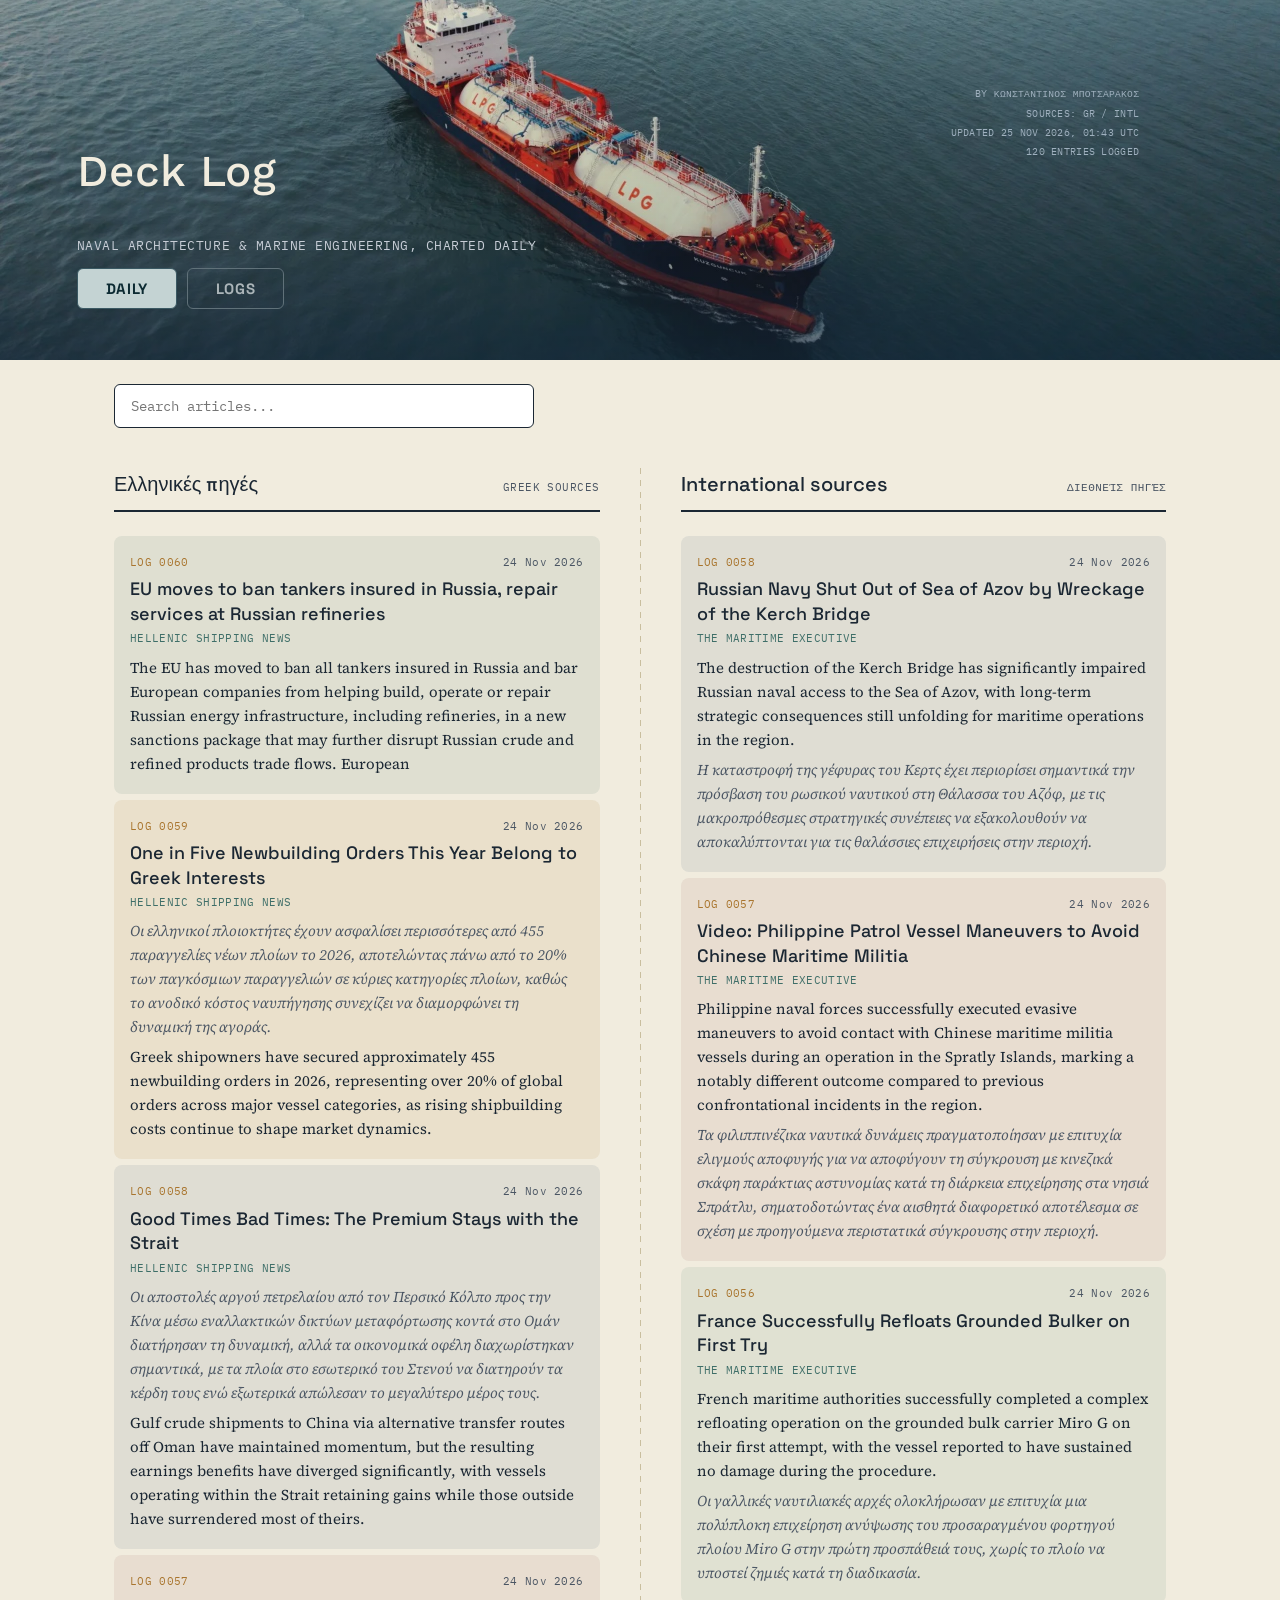
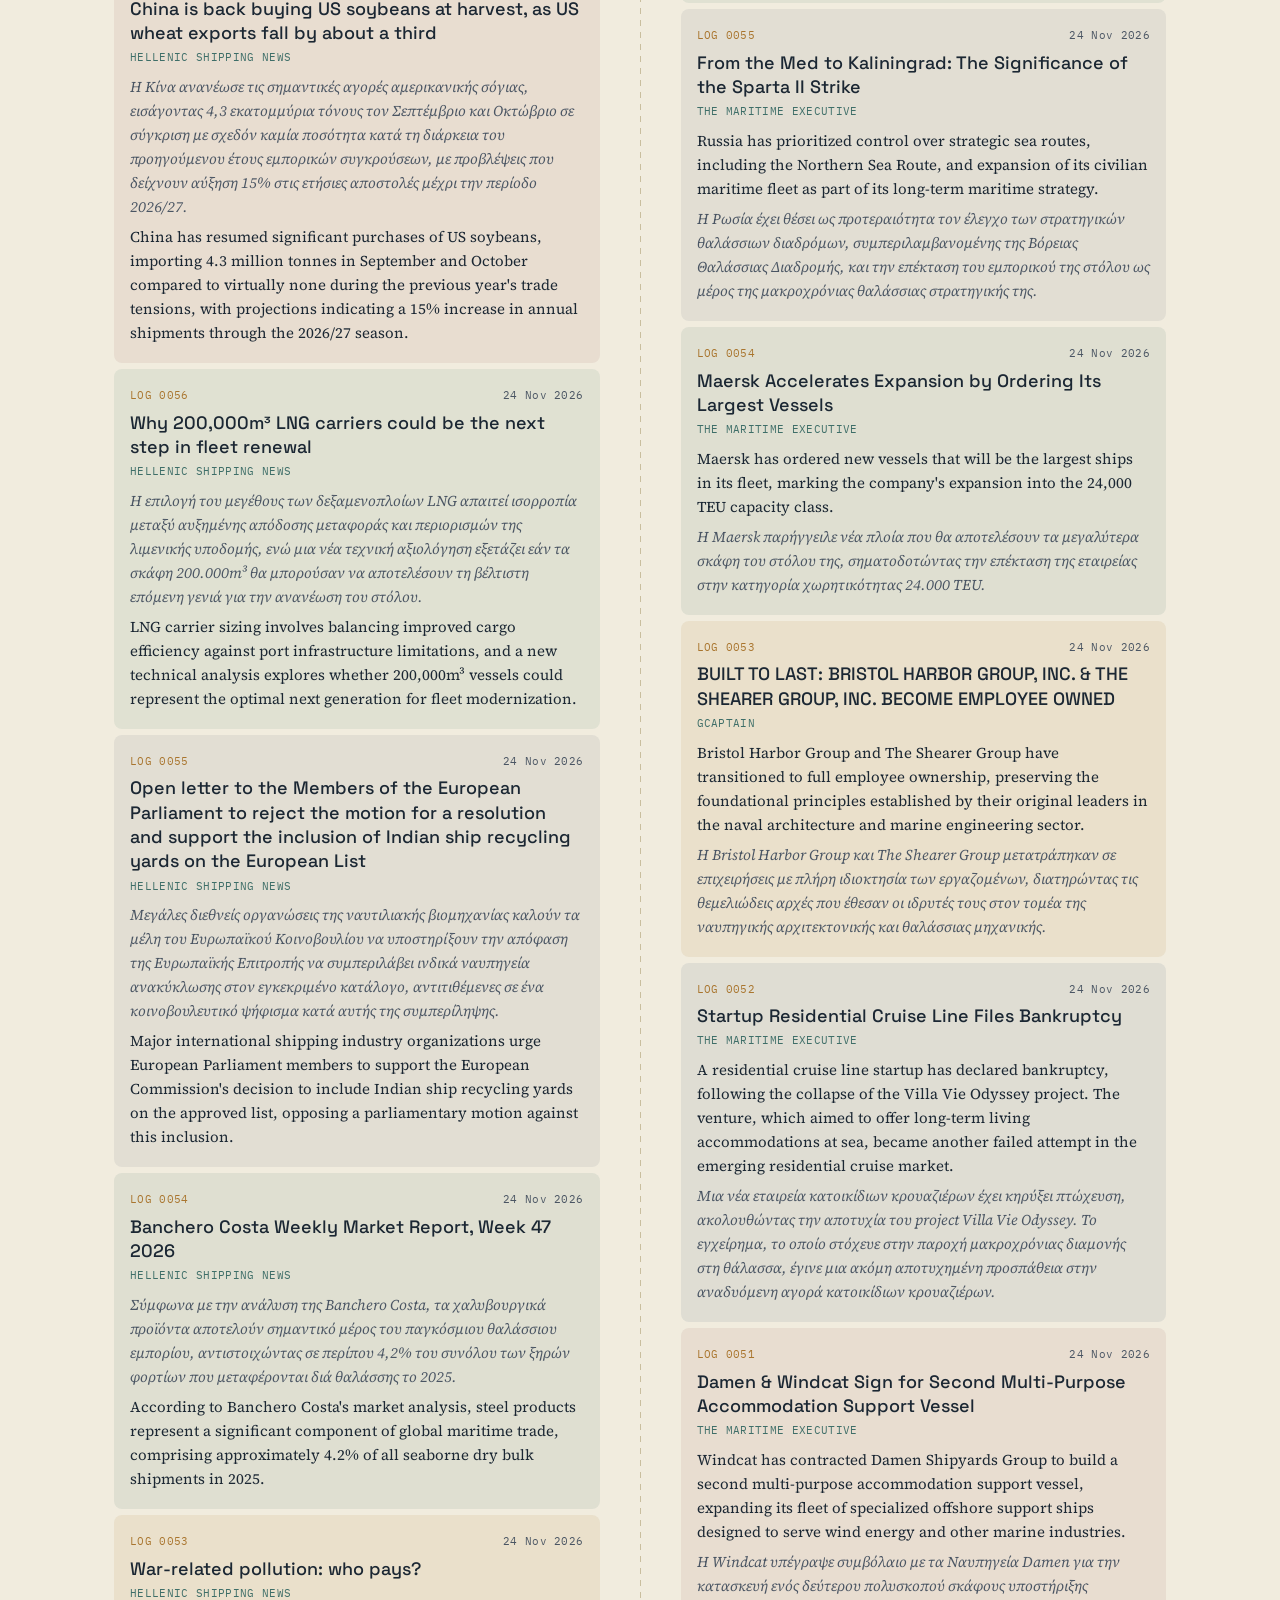
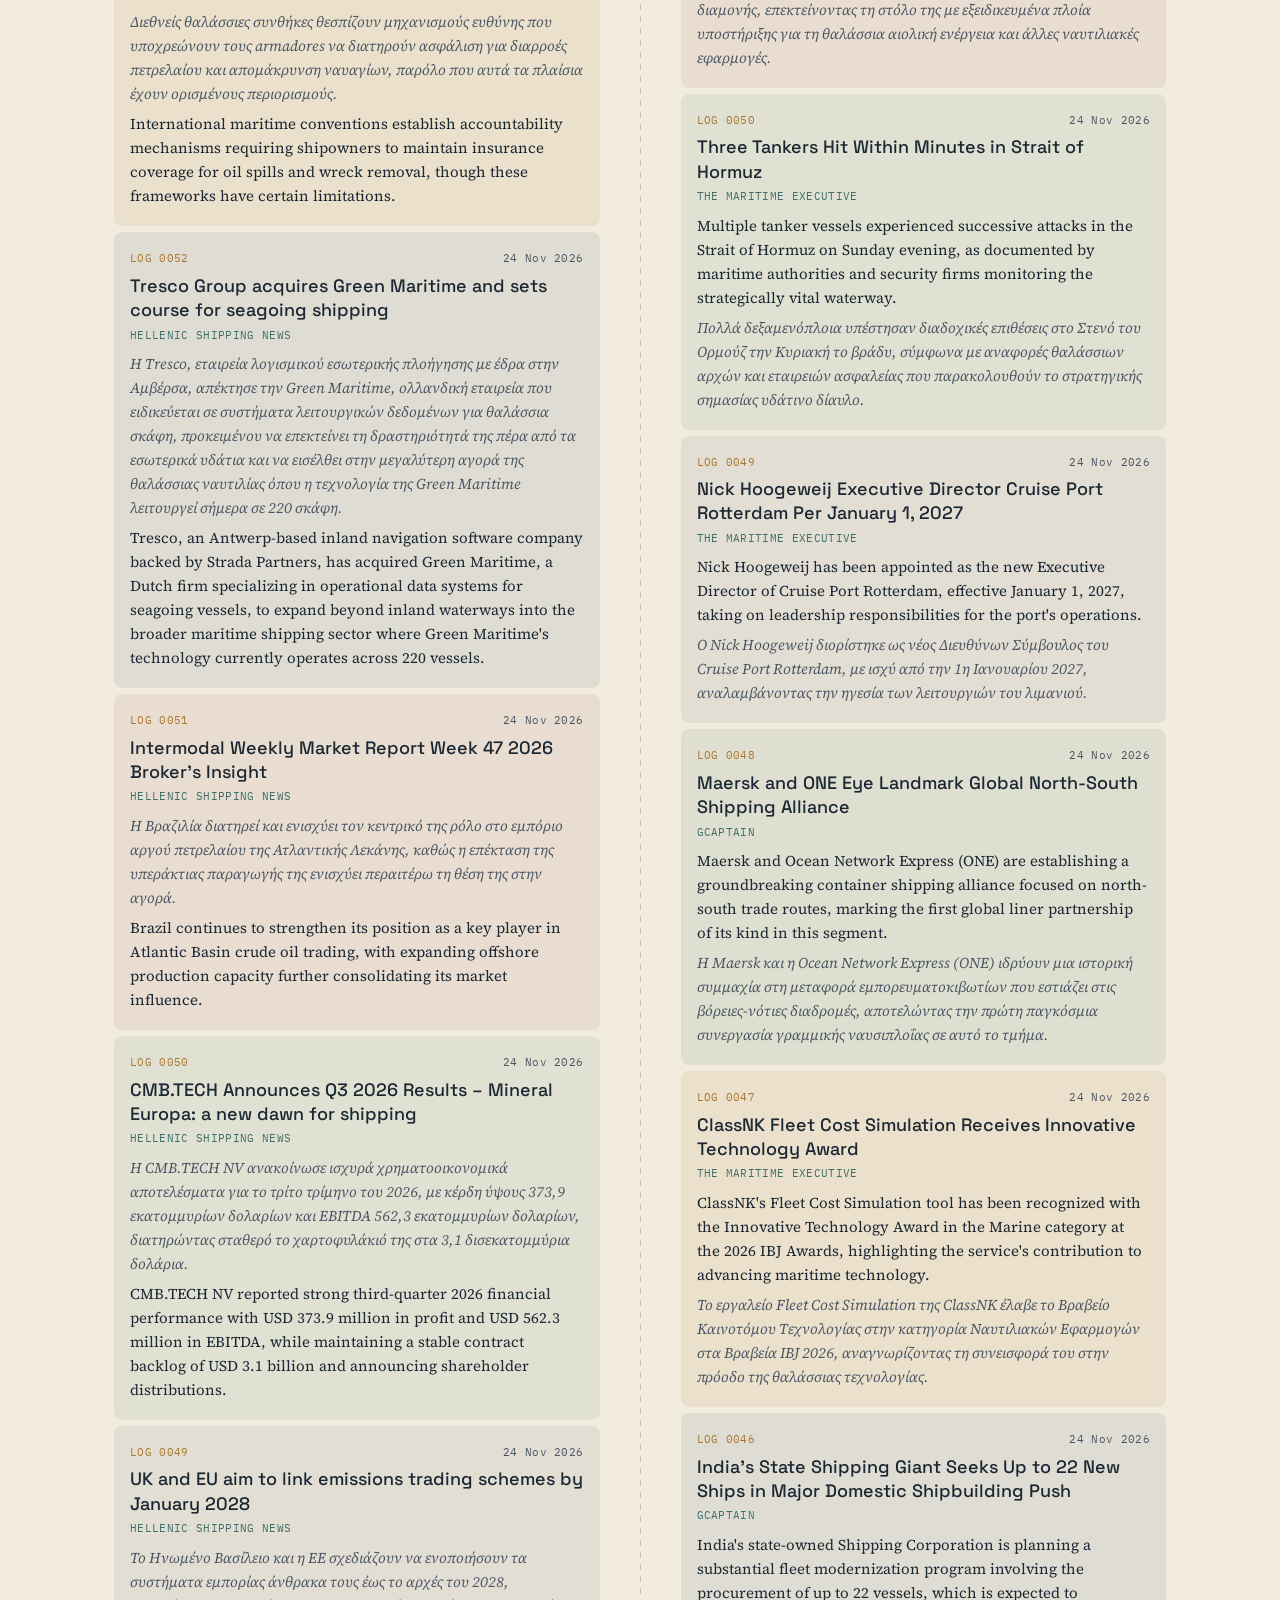
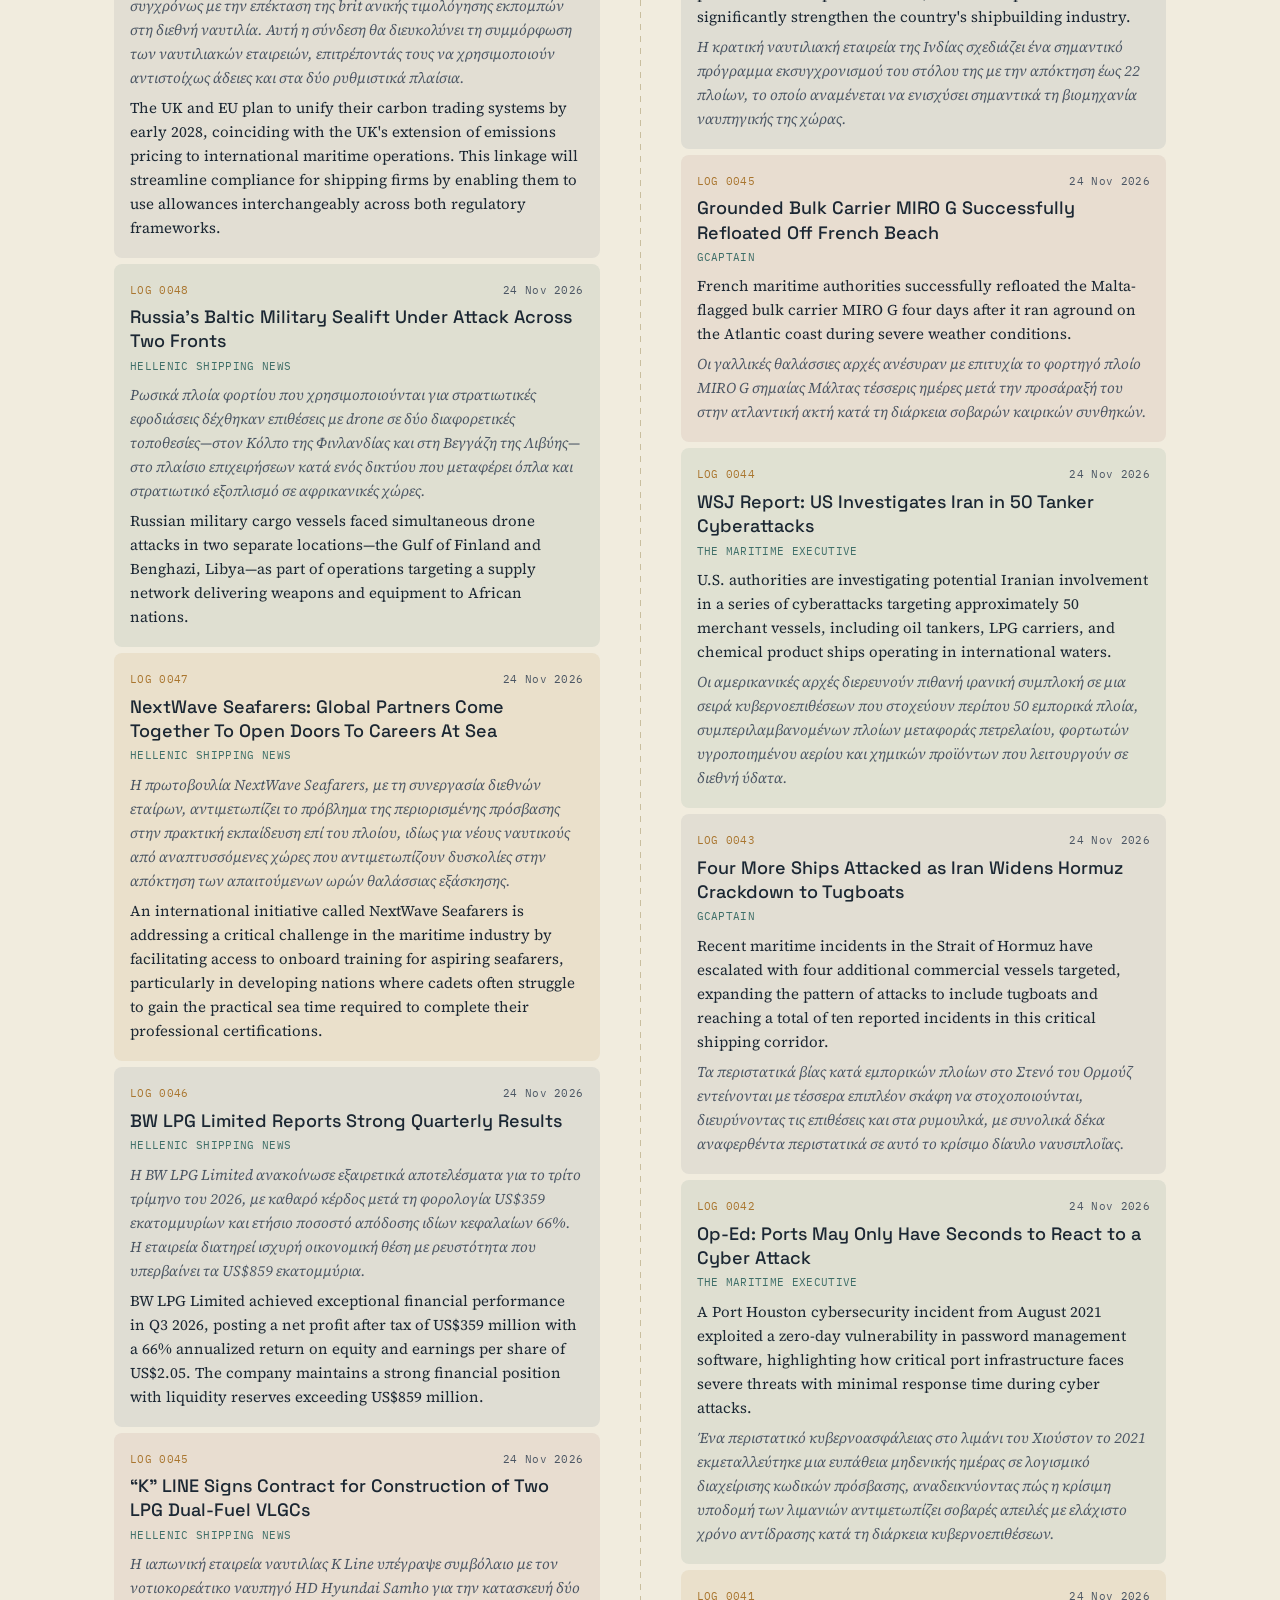
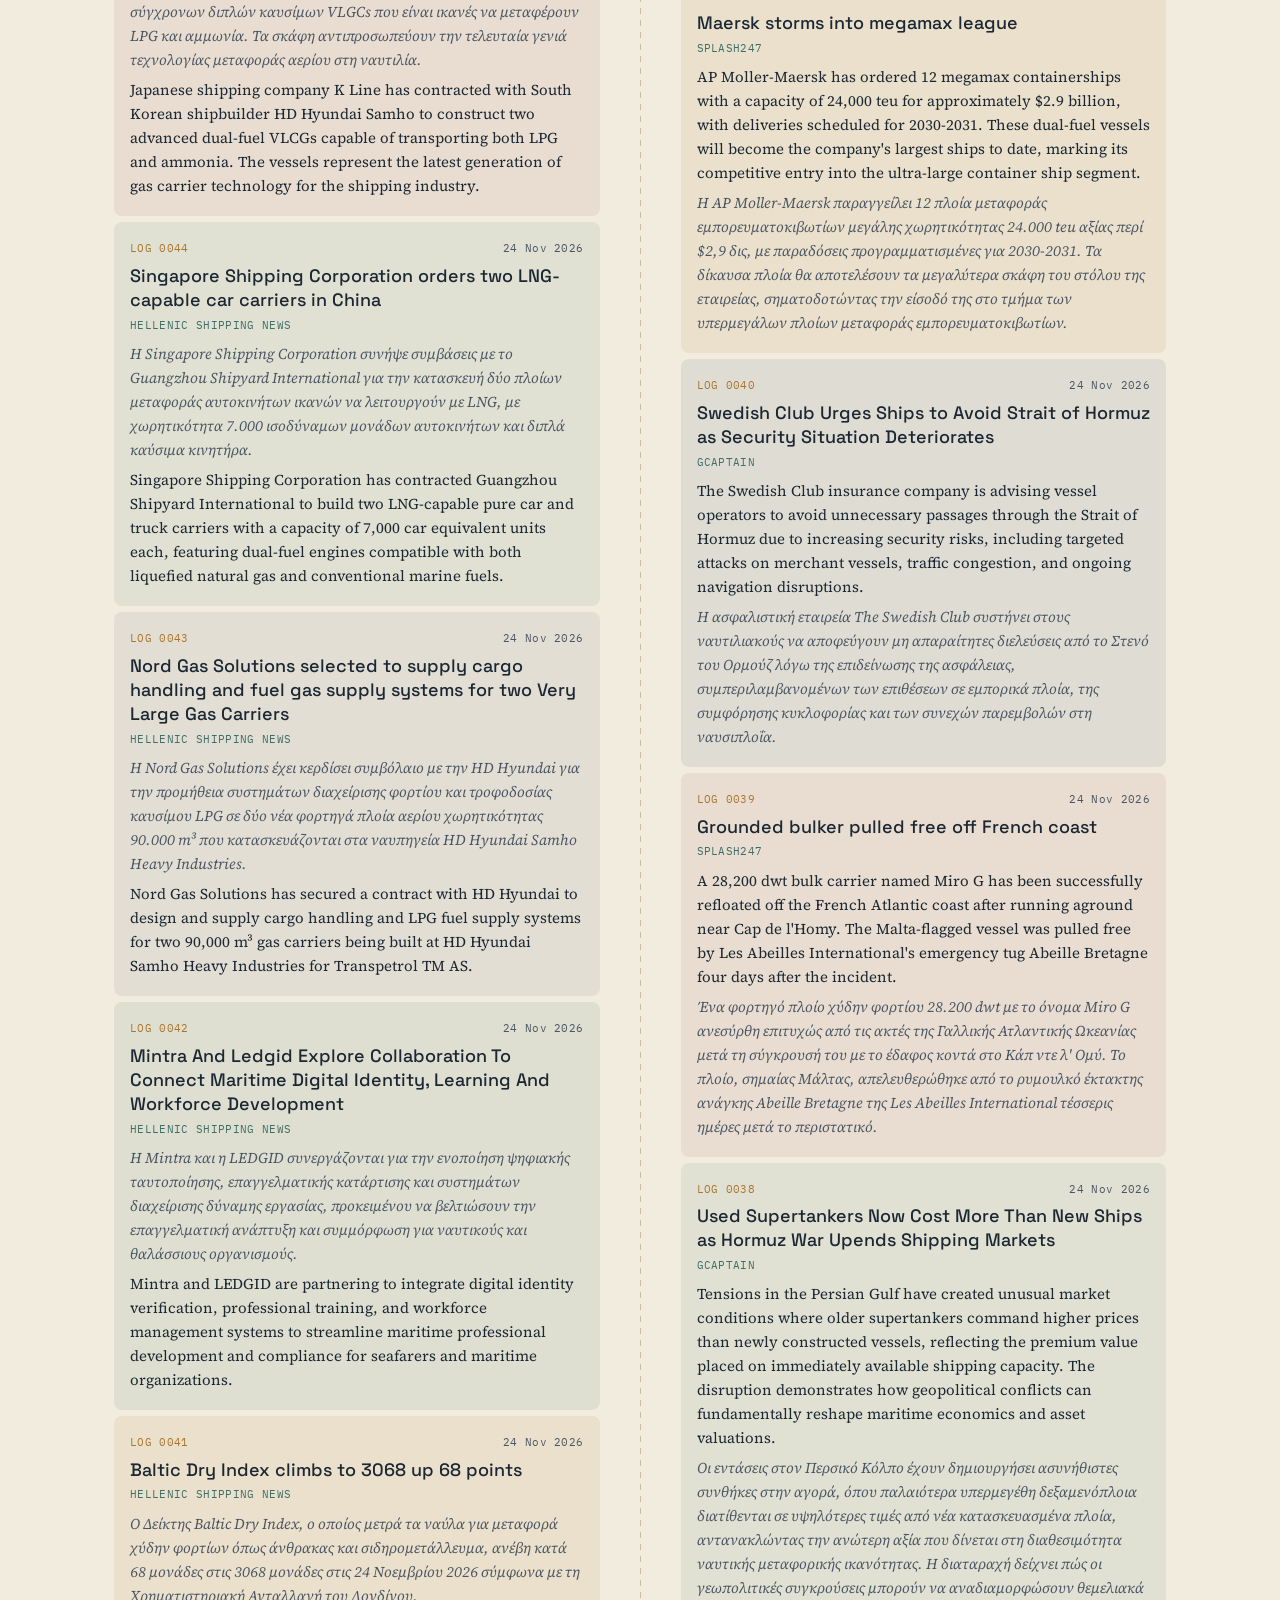
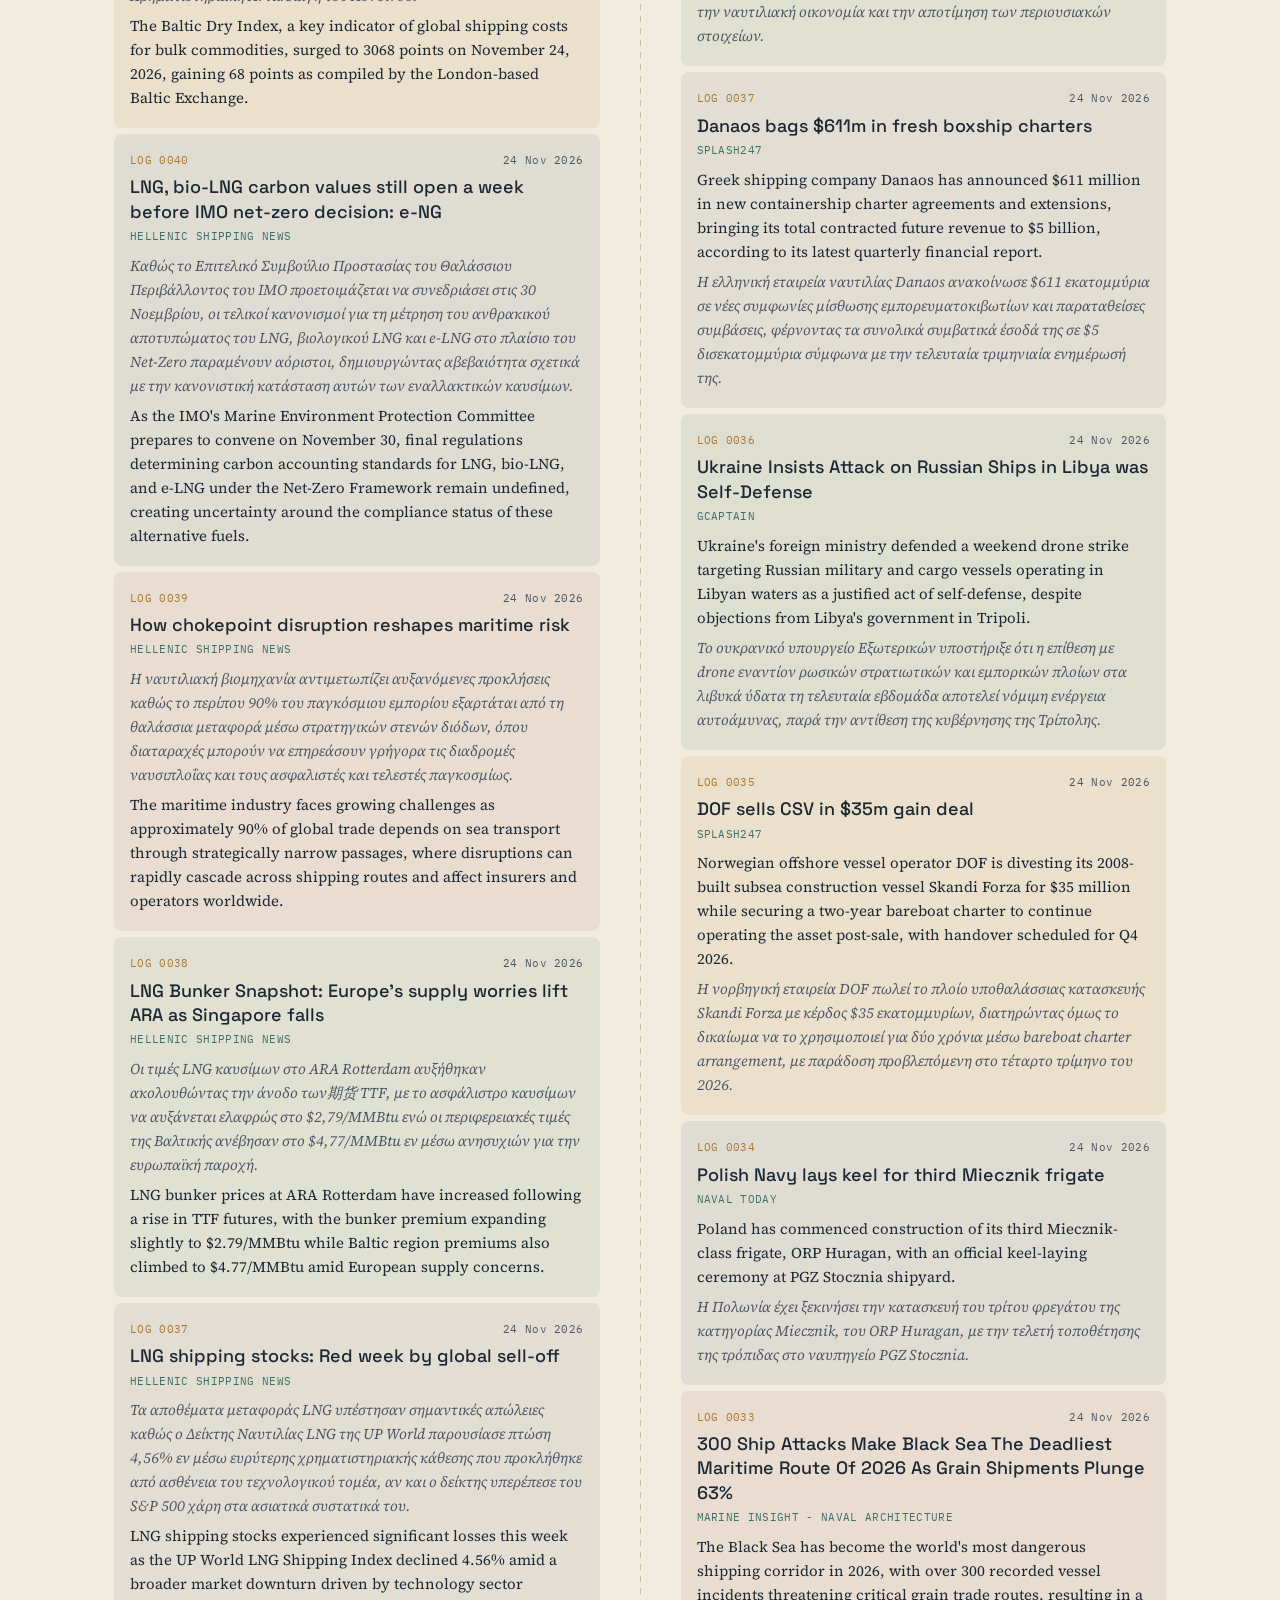
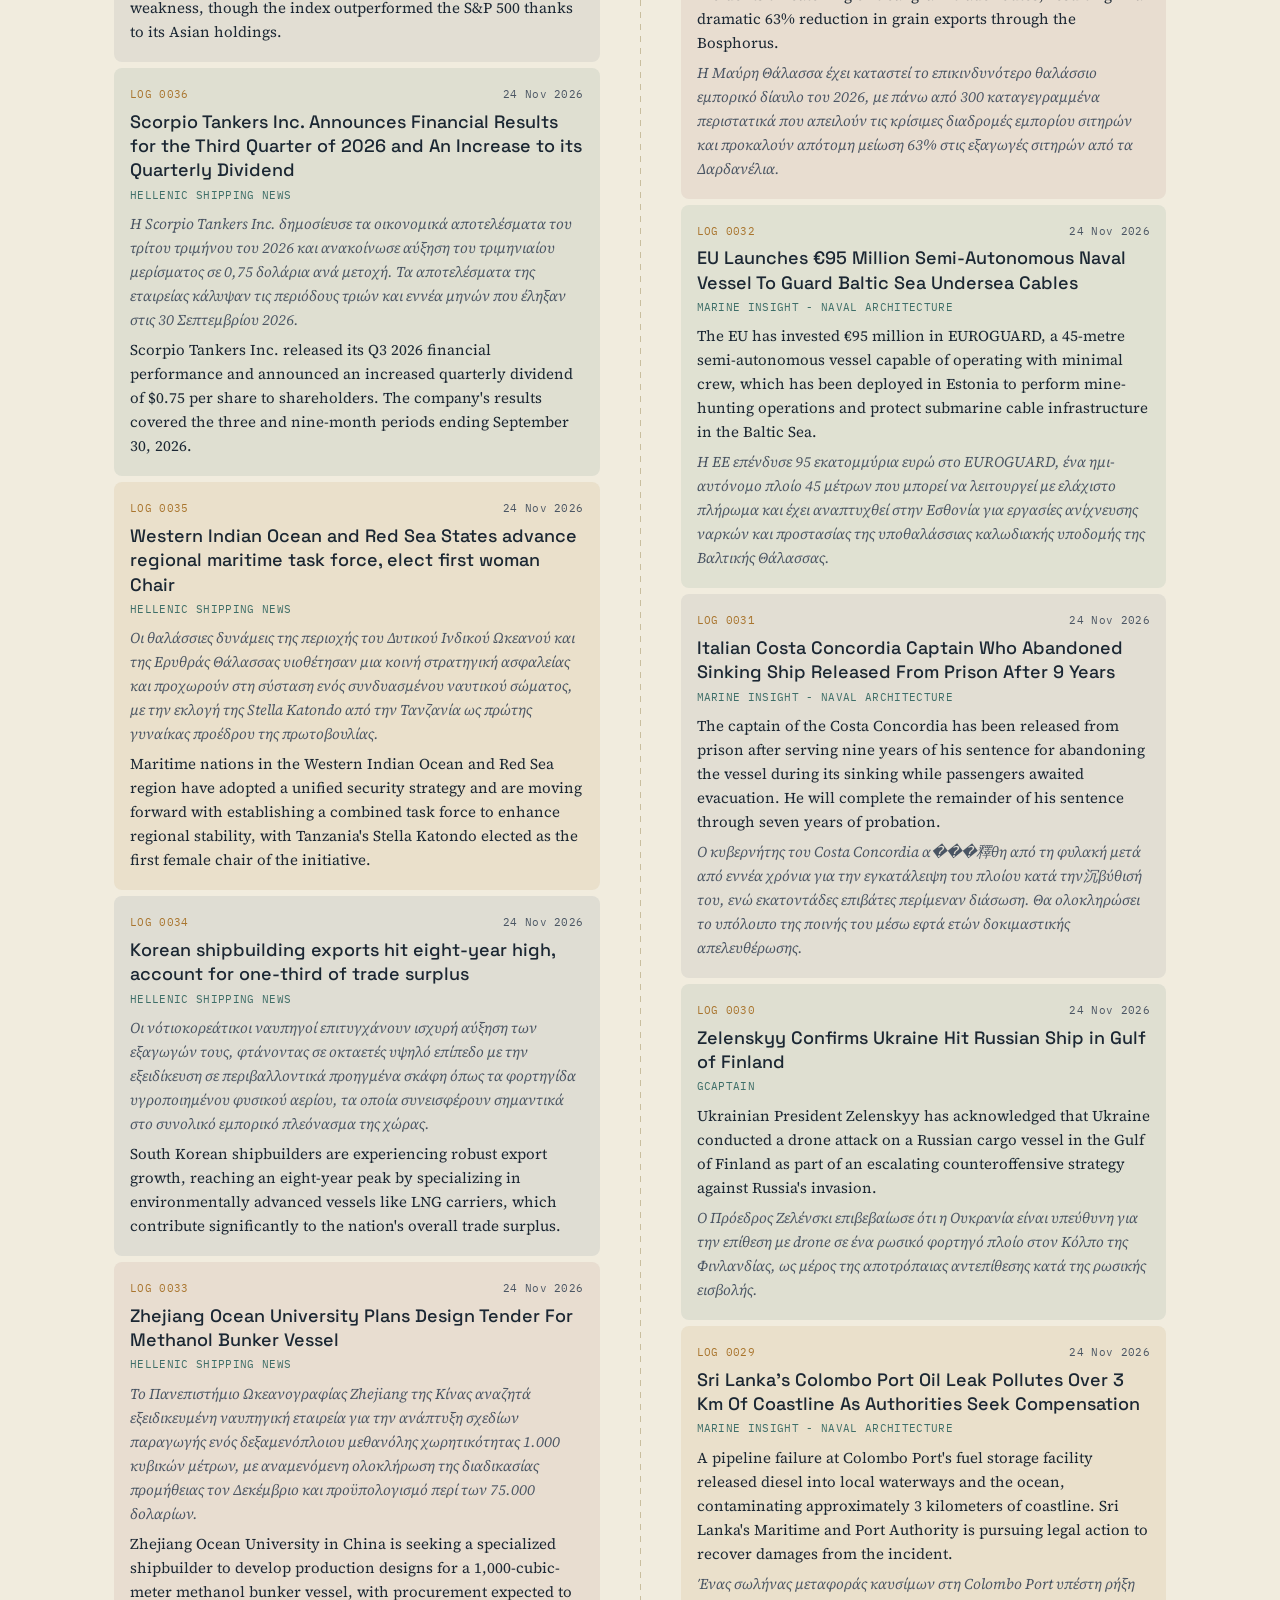
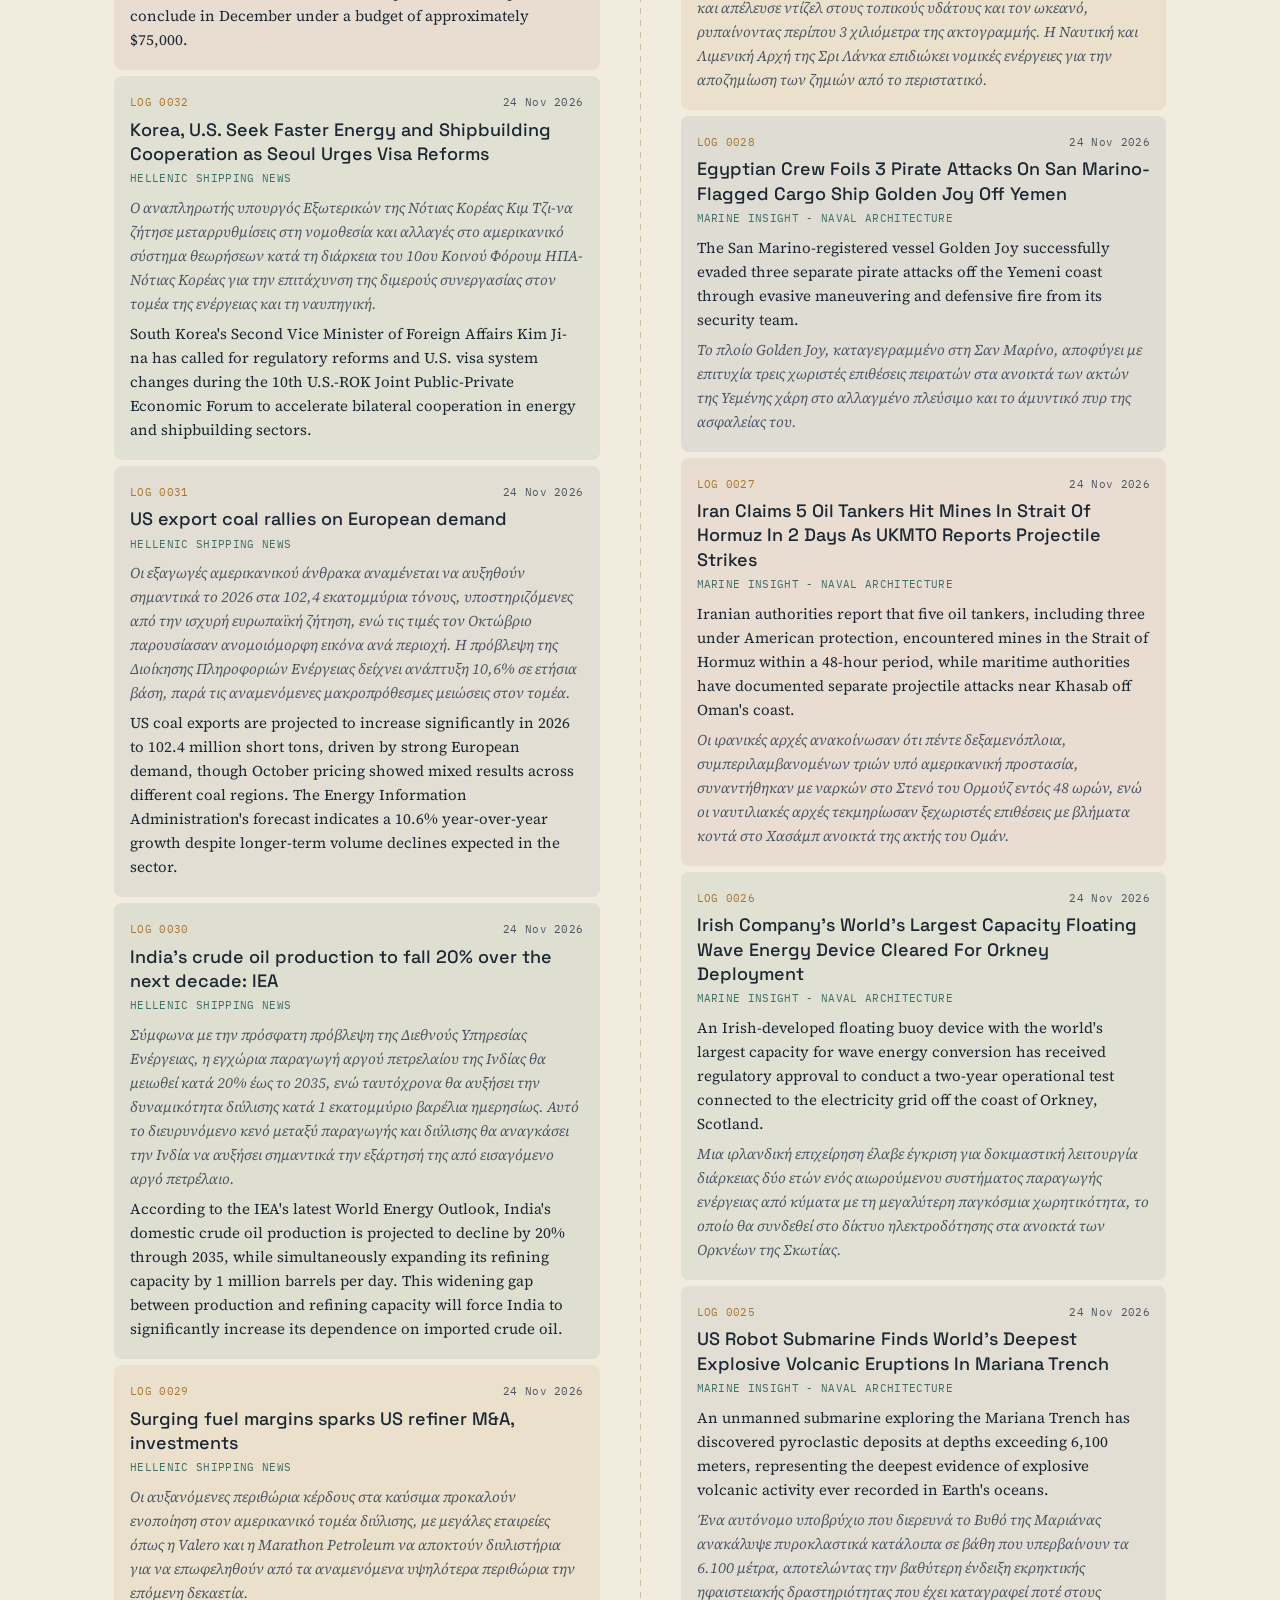
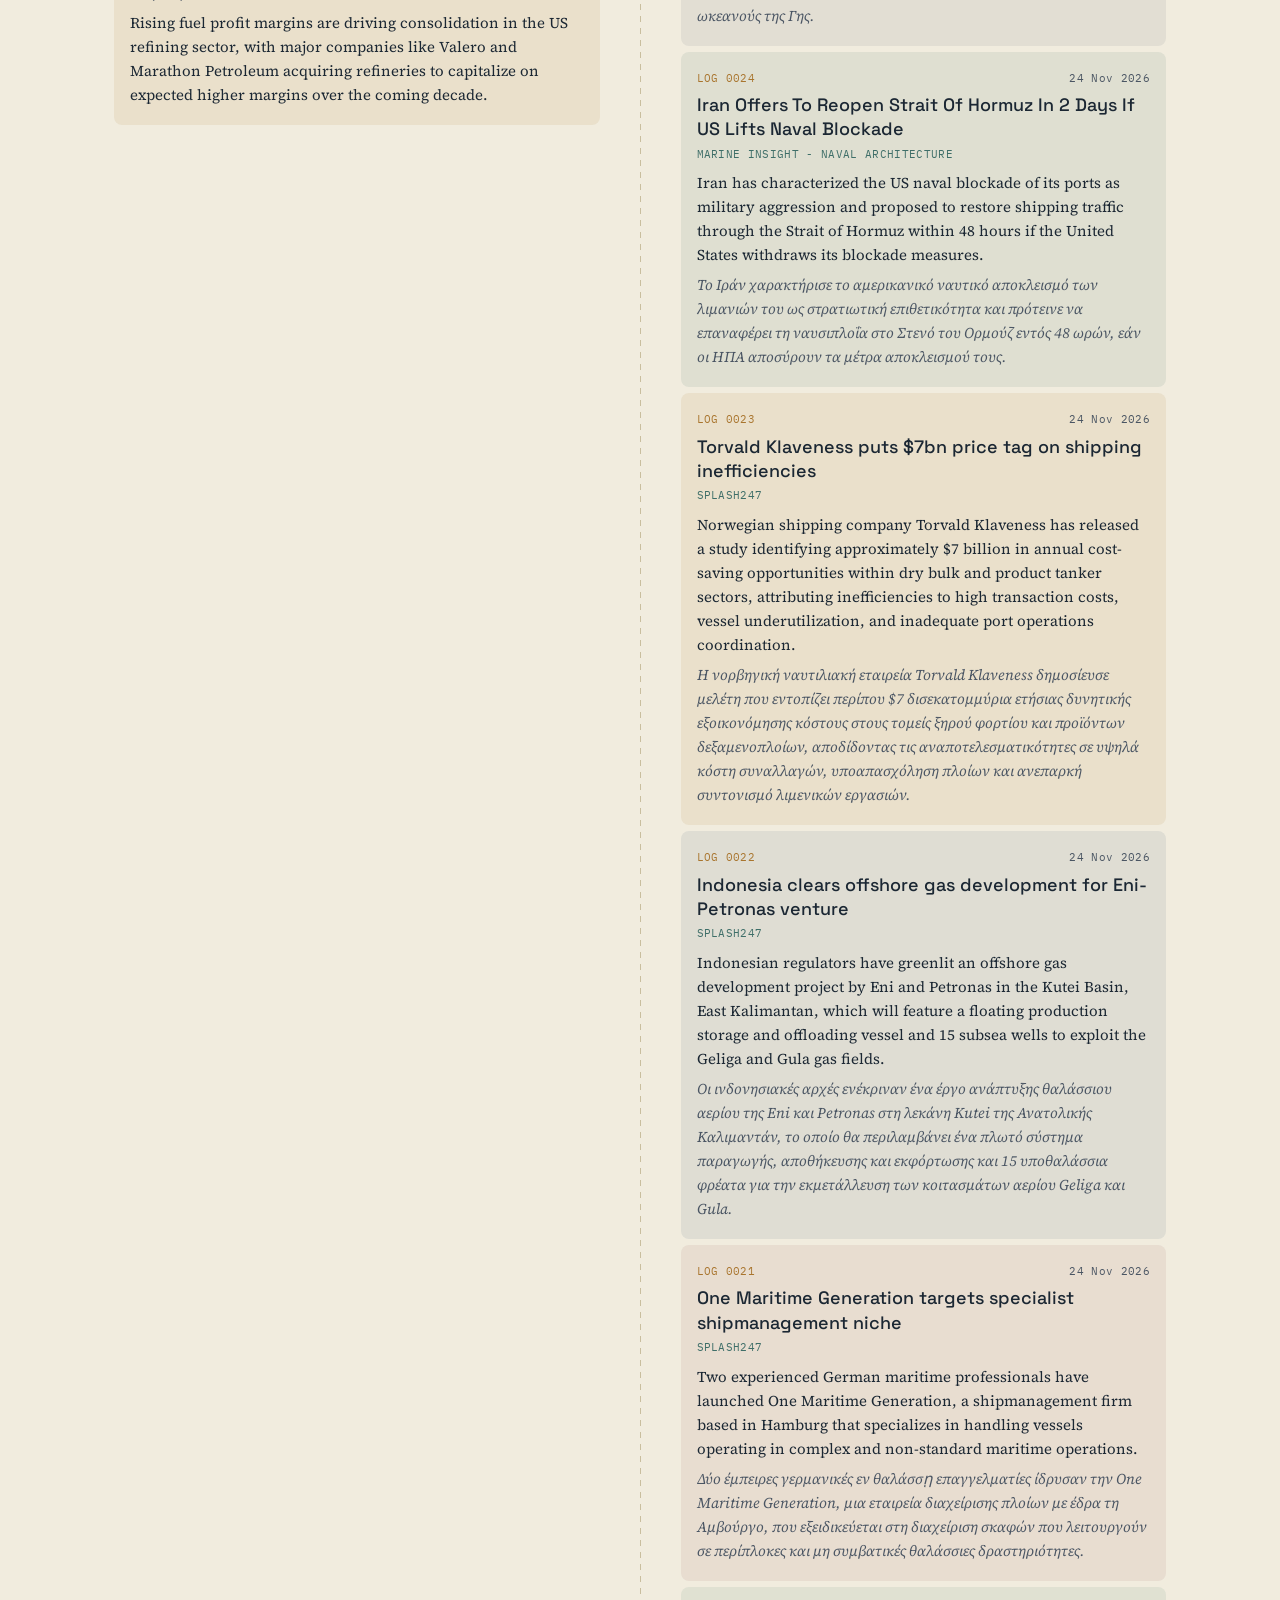
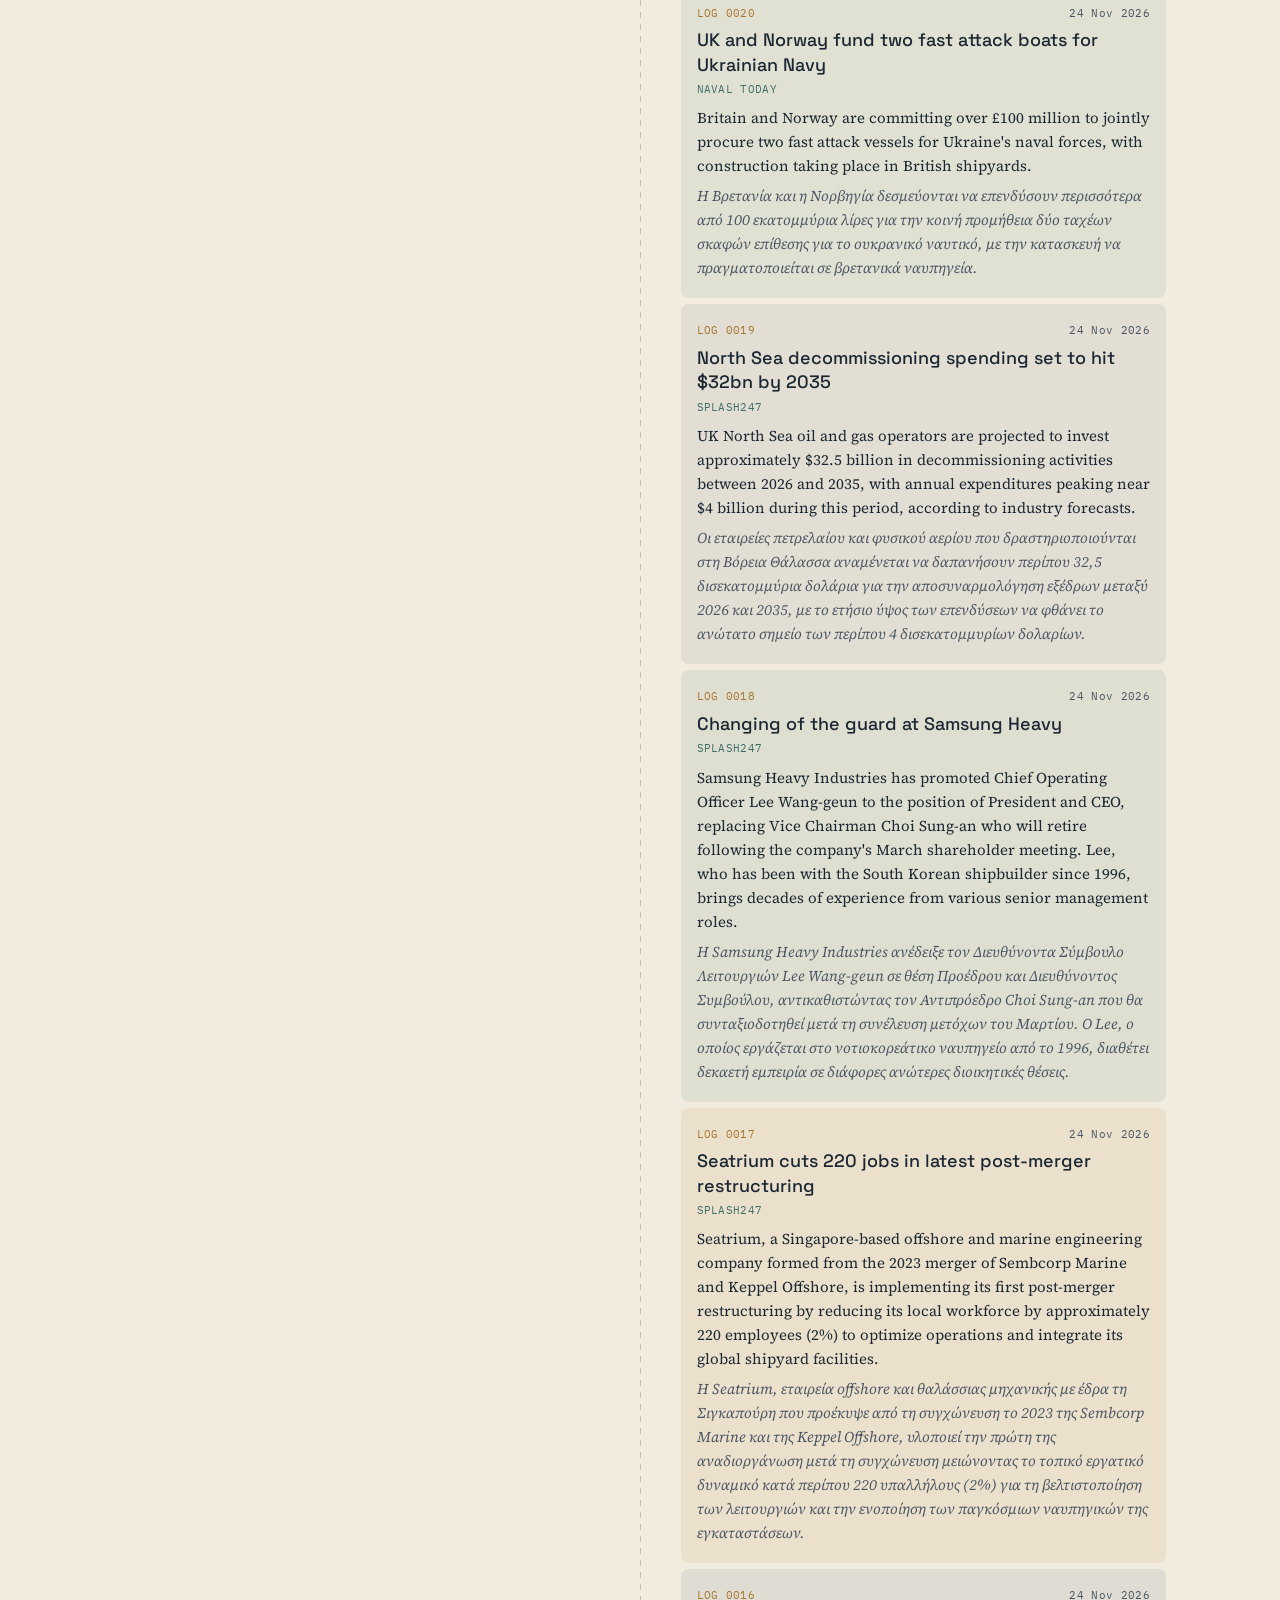
==== docs/index.html @ 45e03c7d "Auto-update: fetch new articles and rebuild site" ====
<!DOCTYPE html>
<html lang="en">
<head>
<meta charset="UTF-8">
<meta name="viewport" content="width=device-width, initial-scale=1.0">
<title>Deck Log &mdash; Naval Architecture &amp; Marine Engineering Digest</title>
     <link rel="icon" href="data:image/svg+xml,<svg xmlns=%22http://www.w3.org/2000/svg%22 viewBox=%220 0 100 100%22><text y=%22.9em%22 font-size=%2290%22>⚓</text></svg>">
<meta name="description" content="An automatically updated digest of naval architecture, shipbuilding and marine engineering news from Greek and international sources.">
<link rel="preconnect" href="https://fonts.googleapis.com">
<link rel="preconnect" href="https://fonts.gstatic.com" crossorigin>
<link href="https://fonts.googleapis.com/css2?family=Work+Sans:wght@400;500;600;700&family=Space+Grotesk:wght@400;500;700&family=Source+Serif+4:opsz,wght@8..60,400;8..60,600&family=IBM+Plex+Mono:wght@400;500&display=swap" rel="stylesheet">
<link rel="stylesheet" href="static/style.css">
<meta property="og:type" content="website">
<meta property="og:title" content="Deck Log — Naval Architecture & Marine Engineering Digest">
<meta property="og:description" content="An automatically updated digest of naval architecture, shipbuilding and marine engineering news from Greek and international sources.">
<meta property="og:image" content="https://deck-log.site/static/og-image.png">
<meta property="og:url" content="https://deck-log.site/">
<meta name="twitter:card" content="summary_large_image">
<meta name="twitter:title" content="Deck Log — Naval Architecture & Marine Engineering Digest">
<meta name="twitter:description" content="An automatically updated digest of naval architecture, shipbuilding and marine engineering news from Greek and international sources.">
<meta name="twitter:image" content="https://deck-log.site/static/og-image.png">
     <meta name="google-adsense-account" content="ca-pub-8514630083793882">
<script async src="https://pagead2.googlesyndication.com/pagead/js/adsbygoogle.js?client=ca-pub-8514630083793882"
     crossorigin="anonymous"></script>
</head>
<body>

<header class="titleblock">
<picture>
  <source media="(max-width: 700px)" srcset="static/header-banner-mobile.png">
  <img src="static/header-banner.png" alt="Anchor and rope" class="titleblock-bg">
</picture>  <div class="titleblock-overlay"></div>

  <div class="titleblock-meta">
    <span>BY ΚΩΝΣΤΑΝΤΙΝΟΣ ΜΠΟΤΣΑΡΑΚΟΣ</span>
    <span>SOURCES: GR / INTL</span>
    <span>UPDATED 25 Nov 2026, 01:43 UTC</span>
    <span>120 ENTRIES LOGGED</span>
  </div>

  <div class="titleblock-content">
    <div class="titleblock-inner">
      <div class="titleblock-text">
        <h1>Deck Log</h1>
        <p class="tagline">Naval architecture &amp; marine engineering, charted daily</p>
      </div>
    </div>
    <nav class="tabs">
      <button class="tab-btn active" data-tab="daily" onclick="showTab('daily')">DAILY</button>
      <button class="tab-btn" data-tab="logs" onclick="showTab('logs')">LOGS</button>
    </nav>
  </div>
</header>
     <div class="search-bar">
  <input type="text" id="searchInput" placeholder="Search articles..." oninput="filterSearch()">
</div>

<main class="log">

  <section class="column" aria-label="Greek sources">
    <div class="column-header" data-key="greek" onclick="toggleColumn('greek')">
  <h2>Ελληνικές πηγές</h2>
  <span class="column-sub">Greek sources</span>
</div>

    
      
      <article class="entry hue-0" data-date="24 Nov 2026">
        <div class="entry-meta">
          <span class="entry-no">LOG 0060</span>
          <span class="entry-date">24 Nov 2026</span>
        </div>
        <h3 class="entry-title"><a href="https://www.hellenicshippingnews.com/eu-moves-to-ban-tankers-insured-in-russia-repair-services-at-russian-refineries/" target="_blank" rel="noopener">EU moves to ban tankers insured in Russia, repair services at Russian refineries</a></h3>
        <p class="entry-source">Hellenic Shipping News</p>
        
        <p class="entry-summary summary-en">The EU has moved to ban all tankers insured in Russia and bar European companies from helping build, operate or repair Russian energy infrastructure, including refineries, in a new sanctions package that may further disrupt Russian crude and refined products trade flows. European</p>
      </article>
      
      <article class="entry hue-1" data-date="24 Nov 2026">
        <div class="entry-meta">
          <span class="entry-no">LOG 0059</span>
          <span class="entry-date">24 Nov 2026</span>
        </div>
        <h3 class="entry-title"><a href="https://www.hellenicshippingnews.com/one-in-five-newbuilding-orders-this-year-belong-to-greek-interests/" target="_blank" rel="noopener">One in Five Newbuilding Orders This Year Belong to Greek Interests</a></h3>
        <p class="entry-source">Hellenic Shipping News</p>
        <p class="entry-summary summary-el">Οι ελληνικοί πλοιοκτήτες έχουν ασφαλίσει περισσότερες από 455 παραγγελίες νέων πλοίων το 2026, αποτελώντας πάνω από το 20% των παγκόσμιων παραγγελιών σε κύριες κατηγορίες πλοίων, καθώς το ανοδικό κόστος ναυπήγησης συνεχίζει να διαμορφώνει τη δυναμική της αγοράς.</p>
        <p class="entry-summary summary-en">Greek shipowners have secured approximately 455 newbuilding orders in 2026, representing over 20% of global orders across major vessel categories, as rising shipbuilding costs continue to shape market dynamics.</p>
      </article>
      
      <article class="entry hue-2" data-date="24 Nov 2026">
        <div class="entry-meta">
          <span class="entry-no">LOG 0058</span>
          <span class="entry-date">24 Nov 2026</span>
        </div>
        <h3 class="entry-title"><a href="https://www.hellenicshippingnews.com/good-times-bad-times-the-premium-stays-with-the-strait/" target="_blank" rel="noopener">Good Times Bad Times: The Premium Stays with the Strait</a></h3>
        <p class="entry-source">Hellenic Shipping News</p>
        <p class="entry-summary summary-el">Οι αποστολές αργού πετρελαίου από τον Περσικό Κόλπο προς την Κίνα μέσω εναλλακτικών δικτύων μεταφόρτωσης κοντά στο Ομάν διατήρησαν τη δυναμική, αλλά τα οικονομικά οφέλη διαχωρίστηκαν σημαντικά, με τα πλοία στο εσωτερικό του Στενού να διατηρούν τα κέρδη τους ενώ εξωτερικά απώλεσαν το μεγαλύτερο μέρος τους.</p>
        <p class="entry-summary summary-en">Gulf crude shipments to China via alternative transfer routes off Oman have maintained momentum, but the resulting earnings benefits have diverged significantly, with vessels operating within the Strait retaining gains while those outside have surrendered most of theirs.</p>
      </article>
      
      <article class="entry hue-3" data-date="24 Nov 2026">
        <div class="entry-meta">
          <span class="entry-no">LOG 0057</span>
          <span class="entry-date">24 Nov 2026</span>
        </div>
        <h3 class="entry-title"><a href="https://www.hellenicshippingnews.com/china-is-back-buying-us-soybeans-at-harvest-as-us-wheat-exports-fall-by-about-a-third/" target="_blank" rel="noopener">China is back buying US soybeans at harvest, as US wheat exports fall by about a third</a></h3>
        <p class="entry-source">Hellenic Shipping News</p>
        <p class="entry-summary summary-el">Η Κίνα ανανέωσε τις σημαντικές αγορές αμερικανικής σόγιας, εισάγοντας 4,3 εκατομμύρια τόνους τον Σεπτέμβριο και Οκτώβριο σε σύγκριση με σχεδόν καμία ποσότητα κατά τη διάρκεια του προηγούμενου έτους εμπορικών συγκρούσεων, με προβλέψεις που δείχνουν αύξηση 15% στις ετήσιες αποστολές μέχρι την περίοδο 2026/27.</p>
        <p class="entry-summary summary-en">China has resumed significant purchases of US soybeans, importing 4.3 million tonnes in September and October compared to virtually none during the previous year's trade tensions, with projections indicating a 15% increase in annual shipments through the 2026/27 season.</p>
      </article>
      
      <article class="entry hue-4" data-date="24 Nov 2026">
        <div class="entry-meta">
          <span class="entry-no">LOG 0056</span>
          <span class="entry-date">24 Nov 2026</span>
        </div>
        <h3 class="entry-title"><a href="https://www.hellenicshippingnews.com/why-200000m%c2%b3-lng-carriers-could-be-the-next-step-in-fleet-renewal/" target="_blank" rel="noopener">Why 200,000m³ LNG carriers could be the next step in fleet renewal</a></h3>
        <p class="entry-source">Hellenic Shipping News</p>
        <p class="entry-summary summary-el">Η επιλογή του μεγέθους των δεξαμενοπλοίων LNG απαιτεί ισορροπία μεταξύ αυξημένης απόδοσης μεταφοράς και περιορισμών της λιμενικής υποδομής, ενώ μια νέα τεχνική αξιολόγηση εξετάζει εάν τα σκάφη 200.000m³ θα μπορούσαν να αποτελέσουν τη βέλτιστη επόμενη γενιά για την ανανέωση του στόλου.</p>
        <p class="entry-summary summary-en">LNG carrier sizing involves balancing improved cargo efficiency against port infrastructure limitations, and a new technical analysis explores whether 200,000m³ vessels could represent the optimal next generation for fleet modernization.</p>
      </article>
      
      <article class="entry hue-5" data-date="24 Nov 2026">
        <div class="entry-meta">
          <span class="entry-no">LOG 0055</span>
          <span class="entry-date">24 Nov 2026</span>
        </div>
        <h3 class="entry-title"><a href="https://www.hellenicshippingnews.com/open-letter-to-the-members-of-the-european-parliament-to-reject-the-motion-for-a-resolution-and-support-the-inclusion-of-indian-ship-recycling-yards-on-the-european-list/" target="_blank" rel="noopener">Open letter to the Members of the European Parliament to reject the motion for a resolution and support the inclusion of Indian ship recycling yards on the European List</a></h3>
        <p class="entry-source">Hellenic Shipping News</p>
        <p class="entry-summary summary-el">Μεγάλες διεθνείς οργανώσεις της ναυτιλιακής βιομηχανίας καλούν τα μέλη του Ευρωπαϊκού Κοινοβουλίου να υποστηρίξουν την απόφαση της Ευρωπαϊκής Επιτροπής να συμπεριλάβει ινδικά ναυπηγεία ανακύκλωσης στον εγκεκριμένο κατάλογο, αντιτιθέμενες σε ένα κοινοβουλευτικό ψήφισμα κατά αυτής της συμπερίληψης.</p>
        <p class="entry-summary summary-en">Major international shipping industry organizations urge European Parliament members to support the European Commission's decision to include Indian ship recycling yards on the approved list, opposing a parliamentary motion against this inclusion.</p>
      </article>
      
      <article class="entry hue-0" data-date="24 Nov 2026">
        <div class="entry-meta">
          <span class="entry-no">LOG 0054</span>
          <span class="entry-date">24 Nov 2026</span>
        </div>
        <h3 class="entry-title"><a href="https://www.hellenicshippingnews.com/banchero-costa-weekly-market-report-week-47-2026/" target="_blank" rel="noopener">Banchero Costa Weekly Market Report, Week 47 2026</a></h3>
        <p class="entry-source">Hellenic Shipping News</p>
        <p class="entry-summary summary-el">Σύμφωνα με την ανάλυση της Banchero Costa, τα χαλυβουργικά προϊόντα αποτελούν σημαντικό μέρος του παγκόσμιου θαλάσσιου εμπορίου, αντιστοιχώντας σε περίπου 4,2% του συνόλου των ξηρών φορτίων που μεταφέρονται διά θαλάσσης το 2025.</p>
        <p class="entry-summary summary-en">According to Banchero Costa's market analysis, steel products represent a significant component of global maritime trade, comprising approximately 4.2% of all seaborne dry bulk shipments in 2025.</p>
      </article>
      
      <article class="entry hue-1" data-date="24 Nov 2026">
        <div class="entry-meta">
          <span class="entry-no">LOG 0053</span>
          <span class="entry-date">24 Nov 2026</span>
        </div>
        <h3 class="entry-title"><a href="https://www.hellenicshippingnews.com/war-related-pollution-who-pays/" target="_blank" rel="noopener">War-related pollution: who pays?</a></h3>
        <p class="entry-source">Hellenic Shipping News</p>
        <p class="entry-summary summary-el">Διεθνείς θαλάσσιες συνθήκες θεσπίζουν μηχανισμούς ευθύνης που υποχρεώνουν τους armadores να διατηρούν ασφάλιση για διαρροές πετρελαίου και απομάκρυνση ναυαγίων, παρόλο που αυτά τα πλαίσια έχουν ορισμένους περιορισμούς.</p>
        <p class="entry-summary summary-en">International maritime conventions establish accountability mechanisms requiring shipowners to maintain insurance coverage for oil spills and wreck removal, though these frameworks have certain limitations.</p>
      </article>
      
      <article class="entry hue-2" data-date="24 Nov 2026">
        <div class="entry-meta">
          <span class="entry-no">LOG 0052</span>
          <span class="entry-date">24 Nov 2026</span>
        </div>
        <h3 class="entry-title"><a href="https://www.hellenicshippingnews.com/tresco-group-acquires-green-maritime-and-sets-course-for-seagoing-shipping/" target="_blank" rel="noopener">Tresco Group acquires Green Maritime and sets course for seagoing shipping</a></h3>
        <p class="entry-source">Hellenic Shipping News</p>
        <p class="entry-summary summary-el">Η Tresco, εταιρεία λογισμικού εσωτερικής πλοήγησης με έδρα στην Αμβέρσα, απέκτησε την Green Maritime, ολλανδική εταιρεία που ειδικεύεται σε συστήματα λειτουργικών δεδομένων για θαλάσσια σκάφη, προκειμένου να επεκτείνει τη δραστηριότητά της πέρα από τα εσωτερικά υδάτια και να εισέλθει στην μεγαλύτερη αγορά της θαλάσσιας ναυτιλίας όπου η τεχνολογία της Green Maritime λειτουργεί σήμερα σε 220 σκάφη.</p>
        <p class="entry-summary summary-en">Tresco, an Antwerp-based inland navigation software company backed by Strada Partners, has acquired Green Maritime, a Dutch firm specializing in operational data systems for seagoing vessels, to expand beyond inland waterways into the broader maritime shipping sector where Green Maritime's technology currently operates across 220 vessels.</p>
      </article>
      
      <article class="entry hue-3" data-date="24 Nov 2026">
        <div class="entry-meta">
          <span class="entry-no">LOG 0051</span>
          <span class="entry-date">24 Nov 2026</span>
        </div>
        <h3 class="entry-title"><a href="https://www.hellenicshippingnews.com/intermodal-weekly-market-report-week-47-2026-brokers-insight/" target="_blank" rel="noopener">Intermodal Weekly Market Report Week 47 2026 Broker’s Insight</a></h3>
        <p class="entry-source">Hellenic Shipping News</p>
        <p class="entry-summary summary-el">Η Βραζιλία διατηρεί και ενισχύει τον κεντρικό της ρόλο στο εμπόριο αργού πετρελαίου της Ατλαντικής Λεκάνης, καθώς η επέκταση της υπεράκτιας παραγωγής της ενισχύει περαιτέρω τη θέση της στην αγορά.</p>
        <p class="entry-summary summary-en">Brazil continues to strengthen its position as a key player in Atlantic Basin crude oil trading, with expanding offshore production capacity further consolidating its market influence.</p>
      </article>
      
      <article class="entry hue-4" data-date="24 Nov 2026">
        <div class="entry-meta">
          <span class="entry-no">LOG 0050</span>
          <span class="entry-date">24 Nov 2026</span>
        </div>
        <h3 class="entry-title"><a href="https://www.hellenicshippingnews.com/cmb-tech-announces-q3-2026-results-mineral-europa-a-new-dawn-for-shipping/" target="_blank" rel="noopener">CMB.TECH Announces Q3 2026 Results – Mineral Europa: a new dawn for shipping</a></h3>
        <p class="entry-source">Hellenic Shipping News</p>
        <p class="entry-summary summary-el">Η CMB.TECH NV ανακοίνωσε ισχυρά χρηματοοικονομικά αποτελέσματα για το τρίτο τρίμηνο του 2026, με κέρδη ύψους 373,9 εκατομμυρίων δολαρίων και EBITDA 562,3 εκατομμυρίων δολαρίων, διατηρώντας σταθερό το χαρτοφυλάκιό της στα 3,1 δισεκατομμύρια δολάρια.</p>
        <p class="entry-summary summary-en">CMB.TECH NV reported strong third-quarter 2026 financial performance with USD 373.9 million in profit and USD 562.3 million in EBITDA, while maintaining a stable contract backlog of USD 3.1 billion and announcing shareholder distributions.</p>
      </article>
      
      <article class="entry hue-5" data-date="24 Nov 2026">
        <div class="entry-meta">
          <span class="entry-no">LOG 0049</span>
          <span class="entry-date">24 Nov 2026</span>
        </div>
        <h3 class="entry-title"><a href="https://www.hellenicshippingnews.com/uk-and-eu-aim-to-link-emissions-trading-schemes-by-january-2028/" target="_blank" rel="noopener">UK and EU aim to link emissions trading schemes by January 2028</a></h3>
        <p class="entry-source">Hellenic Shipping News</p>
        <p class="entry-summary summary-el">Το Ηνωμένο Βασίλειο και η ΕΕ σχεδιάζουν να ενοποιήσουν τα συστήματα εμπορίας άνθρακα τους έως το αρχές του 2028, συγχρόνως με την επέκταση της brit ανικής τιμολόγησης εκπομπών στη διεθνή ναυτιλία. Αυτή η σύνδεση θα διευκολύνει τη συμμόρφωση των ναυτιλιακών εταιρειών, επιτρέποντάς τους να χρησιμοποιούν αντιστοίχως άδειες και στα δύο ρυθμιστικά πλαίσια.</p>
        <p class="entry-summary summary-en">The UK and EU plan to unify their carbon trading systems by early 2028, coinciding with the UK's extension of emissions pricing to international maritime operations. This linkage will streamline compliance for shipping firms by enabling them to use allowances interchangeably across both regulatory frameworks.</p>
      </article>
      
      <article class="entry hue-0" data-date="24 Nov 2026">
        <div class="entry-meta">
          <span class="entry-no">LOG 0048</span>
          <span class="entry-date">24 Nov 2026</span>
        </div>
        <h3 class="entry-title"><a href="https://www.hellenicshippingnews.com/russias-baltic-military-sealift-under-attack-across-two-fronts/" target="_blank" rel="noopener">Russia’s Baltic Military Sealift Under Attack Across Two Fronts</a></h3>
        <p class="entry-source">Hellenic Shipping News</p>
        <p class="entry-summary summary-el">Ρωσικά πλοία φορτίου που χρησιμοποιούνται για στρατιωτικές εφοδιάσεις δέχθηκαν επιθέσεις με drone σε δύο διαφορετικές τοποθεσίες—στον Κόλπο της Φινλανδίας και στη Βεγγάζη της Λιβύης—στο πλαίσιο επιχειρήσεων κατά ενός δικτύου που μεταφέρει όπλα και στρατιωτικό εξοπλισμό σε αφρικανικές χώρες.</p>
        <p class="entry-summary summary-en">Russian military cargo vessels faced simultaneous drone attacks in two separate locations—the Gulf of Finland and Benghazi, Libya—as part of operations targeting a supply network delivering weapons and equipment to African nations.</p>
      </article>
      
      <article class="entry hue-1" data-date="24 Nov 2026">
        <div class="entry-meta">
          <span class="entry-no">LOG 0047</span>
          <span class="entry-date">24 Nov 2026</span>
        </div>
        <h3 class="entry-title"><a href="https://www.hellenicshippingnews.com/nextwave-seafarers-global-partners-come-together-to-open-doors-to-careers-at-sea/" target="_blank" rel="noopener">NextWave Seafarers: Global Partners Come Together To Open Doors To Careers At Sea</a></h3>
        <p class="entry-source">Hellenic Shipping News</p>
        <p class="entry-summary summary-el">Η πρωτοβουλία NextWave Seafarers, με τη συνεργασία διεθνών εταίρων, αντιμετωπίζει το πρόβλημα της περιορισμένης πρόσβασης στην πρακτική εκπαίδευση επί του πλοίου, ιδίως για νέους ναυτικούς από αναπτυσσόμενες χώρες που αντιμετωπίζουν δυσκολίες στην απόκτηση των απαιτούμενων ωρών θαλάσσιας εξάσκησης.</p>
        <p class="entry-summary summary-en">An international initiative called NextWave Seafarers is addressing a critical challenge in the maritime industry by facilitating access to onboard training for aspiring seafarers, particularly in developing nations where cadets often struggle to gain the practical sea time required to complete their professional certifications.</p>
      </article>
      
      <article class="entry hue-2" data-date="24 Nov 2026">
        <div class="entry-meta">
          <span class="entry-no">LOG 0046</span>
          <span class="entry-date">24 Nov 2026</span>
        </div>
        <h3 class="entry-title"><a href="https://www.hellenicshippingnews.com/bw-lpg-limited-reports-strong-quarterly-results/" target="_blank" rel="noopener">BW LPG Limited Reports Strong Quarterly Results</a></h3>
        <p class="entry-source">Hellenic Shipping News</p>
        <p class="entry-summary summary-el">Η BW LPG Limited ανακοίνωσε εξαιρετικά αποτελέσματα για το τρίτο τρίμηνο του 2026, με καθαρό κέρδος μετά τη φορολογία US$359 εκατομμυρίων και ετήσιο ποσοστό απόδοσης ιδίων κεφαλαίων 66%. Η εταιρεία διατηρεί ισχυρή οικονομική θέση με ρευστότητα που υπερβαίνει τα US$859 εκατομμύρια.</p>
        <p class="entry-summary summary-en">BW LPG Limited achieved exceptional financial performance in Q3 2026, posting a net profit after tax of US$359 million with a 66% annualized return on equity and earnings per share of US$2.05. The company maintains a strong financial position with liquidity reserves exceeding US$859 million.</p>
      </article>
      
      <article class="entry hue-3" data-date="24 Nov 2026">
        <div class="entry-meta">
          <span class="entry-no">LOG 0045</span>
          <span class="entry-date">24 Nov 2026</span>
        </div>
        <h3 class="entry-title"><a href="https://www.hellenicshippingnews.com/k-line-signs-contract-for-construction-of-two-lpg-dual-fuel-vlgcs/" target="_blank" rel="noopener">“K” LINE Signs Contract for Construction of Two LPG Dual-Fuel VLGCs</a></h3>
        <p class="entry-source">Hellenic Shipping News</p>
        <p class="entry-summary summary-el">Η ιαπωνική εταιρεία ναυτιλίας K Line υπέγραψε συμβόλαιο με τον νοτιοκορεάτικο ναυπηγό HD Hyundai Samho για την κατασκευή δύο σύγχρονων διπλών καυσίμων VLGCs που είναι ικανές να μεταφέρουν LPG και αμμωνία. Τα σκάφη αντιπροσωπεύουν την τελευταία γενιά τεχνολογίας μεταφοράς αερίου στη ναυτιλία.</p>
        <p class="entry-summary summary-en">Japanese shipping company K Line has contracted with South Korean shipbuilder HD Hyundai Samho to construct two advanced dual-fuel VLCGs capable of transporting both LPG and ammonia. The vessels represent the latest generation of gas carrier technology for the shipping industry.</p>
      </article>
      
      <article class="entry hue-4" data-date="24 Nov 2026">
        <div class="entry-meta">
          <span class="entry-no">LOG 0044</span>
          <span class="entry-date">24 Nov 2026</span>
        </div>
        <h3 class="entry-title"><a href="https://www.hellenicshippingnews.com/singapore-shipping-corporation-orders-two-lng-capable-car-carriers-in-china/" target="_blank" rel="noopener">Singapore Shipping Corporation orders two LNG-capable car carriers in China</a></h3>
        <p class="entry-source">Hellenic Shipping News</p>
        <p class="entry-summary summary-el">Η Singapore Shipping Corporation συνήψε συμβάσεις με το Guangzhou Shipyard International για την κατασκευή δύο πλοίων μεταφοράς αυτοκινήτων ικανών να λειτουργούν με LNG, με χωρητικότητα 7.000 ισοδύναμων μονάδων αυτοκινήτων και διπλά καύσιμα κινητήρα.</p>
        <p class="entry-summary summary-en">Singapore Shipping Corporation has contracted Guangzhou Shipyard International to build two LNG-capable pure car and truck carriers with a capacity of 7,000 car equivalent units each, featuring dual-fuel engines compatible with both liquefied natural gas and conventional marine fuels.</p>
      </article>
      
      <article class="entry hue-5" data-date="24 Nov 2026">
        <div class="entry-meta">
          <span class="entry-no">LOG 0043</span>
          <span class="entry-date">24 Nov 2026</span>
        </div>
        <h3 class="entry-title"><a href="https://www.hellenicshippingnews.com/nord-gas-solutions-selected-to-supply-cargo-handling-and-fuel-gas-supply-systems-for-two-very-large-gas-carriers/" target="_blank" rel="noopener">Nord Gas Solutions selected to supply cargo handling and fuel gas supply systems for two Very Large Gas Carriers</a></h3>
        <p class="entry-source">Hellenic Shipping News</p>
        <p class="entry-summary summary-el">Η Nord Gas Solutions έχει κερδίσει συμβόλαιο με την HD Hyundai για την προμήθεια συστημάτων διαχείρισης φορτίου και τροφοδοσίας καυσίμου LPG σε δύο νέα φορτηγά πλοία αερίου χωρητικότητας 90.000 m³ που κατασκευάζονται στα ναυπηγεία HD Hyundai Samho Heavy Industries.</p>
        <p class="entry-summary summary-en">Nord Gas Solutions has secured a contract with HD Hyundai to design and supply cargo handling and LPG fuel supply systems for two 90,000 m³ gas carriers being built at HD Hyundai Samho Heavy Industries for Transpetrol TM AS.</p>
      </article>
      
      <article class="entry hue-0" data-date="24 Nov 2026">
        <div class="entry-meta">
          <span class="entry-no">LOG 0042</span>
          <span class="entry-date">24 Nov 2026</span>
        </div>
        <h3 class="entry-title"><a href="https://www.hellenicshippingnews.com/mintra-and-ledgid-explore-collaboration-to-connect-maritime-digital-identity-learning-and-workforce-development/" target="_blank" rel="noopener">Mintra And Ledgid Explore Collaboration To Connect Maritime Digital Identity, Learning And Workforce Development</a></h3>
        <p class="entry-source">Hellenic Shipping News</p>
        <p class="entry-summary summary-el">Η Mintra και η LEDGID συνεργάζονται για την ενοποίηση ψηφιακής ταυτοποίησης, επαγγελματικής κατάρτισης και συστημάτων διαχείρισης δύναμης εργασίας, προκειμένου να βελτιώσουν την επαγγελματική ανάπτυξη και συμμόρφωση για ναυτικούς και θαλάσσιους οργανισμούς.</p>
        <p class="entry-summary summary-en">Mintra and LEDGID are partnering to integrate digital identity verification, professional training, and workforce management systems to streamline maritime professional development and compliance for seafarers and maritime organizations.</p>
      </article>
      
      <article class="entry hue-1" data-date="24 Nov 2026">
        <div class="entry-meta">
          <span class="entry-no">LOG 0041</span>
          <span class="entry-date">24 Nov 2026</span>
        </div>
        <h3 class="entry-title"><a href="https://www.hellenicshippingnews.com/baltic-dry-index-climbs-to-3068-up-68-points/" target="_blank" rel="noopener">Baltic Dry Index climbs to 3068 up 68 points</a></h3>
        <p class="entry-source">Hellenic Shipping News</p>
        <p class="entry-summary summary-el">Ο Δείκτης Baltic Dry Index, ο οποίος μετρά τα ναύλα για μεταφορά χύδην φορτίων όπως άνθρακας και σιδηρομετάλλευμα, ανέβη κατά 68 μονάδες στις 3068 μονάδες στις 24 Νοεμβρίου 2026 σύμφωνα με τη Χρηματιστηριακή Ανταλλαγή του Λονδίνου.</p>
        <p class="entry-summary summary-en">The Baltic Dry Index, a key indicator of global shipping costs for bulk commodities, surged to 3068 points on November 24, 2026, gaining 68 points as compiled by the London-based Baltic Exchange.</p>
      </article>
      
      <article class="entry hue-2" data-date="24 Nov 2026">
        <div class="entry-meta">
          <span class="entry-no">LOG 0040</span>
          <span class="entry-date">24 Nov 2026</span>
        </div>
        <h3 class="entry-title"><a href="https://www.hellenicshippingnews.com/lng-bio-lng-carbon-values-still-open-a-week-before-imo-net-zero-decision-e-ng/" target="_blank" rel="noopener">LNG, bio-LNG carbon values still open a week before IMO net-zero decision: e-NG</a></h3>
        <p class="entry-source">Hellenic Shipping News</p>
        <p class="entry-summary summary-el">Καθώς το Επιτελικό Συμβούλιο Προστασίας του Θαλάσσιου Περιβάλλοντος του ΙΜΟ προετοιμάζεται να συνεδριάσει στις 30 Νοεμβρίου, οι τελικοί κανονισμοί για τη μέτρηση του ανθρακικού αποτυπώματος του LNG, βιολογικού LNG και e-LNG στο πλαίσιο του Net-Zero παραμένουν αόριστοι, δημιουργώντας αβεβαιότητα σχετικά με την κανονιστική κατάσταση αυτών των εναλλακτικών καυσίμων.</p>
        <p class="entry-summary summary-en">As the IMO's Marine Environment Protection Committee prepares to convene on November 30, final regulations determining carbon accounting standards for LNG, bio-LNG, and e-LNG under the Net-Zero Framework remain undefined, creating uncertainty around the compliance status of these alternative fuels.</p>
      </article>
      
      <article class="entry hue-3" data-date="24 Nov 2026">
        <div class="entry-meta">
          <span class="entry-no">LOG 0039</span>
          <span class="entry-date">24 Nov 2026</span>
        </div>
        <h3 class="entry-title"><a href="https://www.hellenicshippingnews.com/how-chokepoint-disruption-reshapes-maritime-risk/" target="_blank" rel="noopener">How chokepoint disruption reshapes maritime risk</a></h3>
        <p class="entry-source">Hellenic Shipping News</p>
        <p class="entry-summary summary-el">Η ναυτιλιακή βιομηχανία αντιμετωπίζει αυξανόμενες προκλήσεις καθώς το περίπου 90% του παγκόσμιου εμπορίου εξαρτάται από τη θαλάσσια μεταφορά μέσω στρατηγικών στενών διόδων, όπου διαταραχές μπορούν να επηρεάσουν γρήγορα τις διαδρομές ναυσιπλοΐας και τους ασφαλιστές και τελεστές παγκοσμίως.</p>
        <p class="entry-summary summary-en">The maritime industry faces growing challenges as approximately 90% of global trade depends on sea transport through strategically narrow passages, where disruptions can rapidly cascade across shipping routes and affect insurers and operators worldwide.</p>
      </article>
      
      <article class="entry hue-4" data-date="24 Nov 2026">
        <div class="entry-meta">
          <span class="entry-no">LOG 0038</span>
          <span class="entry-date">24 Nov 2026</span>
        </div>
        <h3 class="entry-title"><a href="https://www.hellenicshippingnews.com/lng-bunker-snapshot-europes-supply-worries-lift-ara-as-singapore-falls/" target="_blank" rel="noopener">LNG Bunker Snapshot: Europe’s supply worries lift ARA as Singapore falls</a></h3>
        <p class="entry-source">Hellenic Shipping News</p>
        <p class="entry-summary summary-el">Οι τιμές LNG καυσίμων στο ARA Rotterdam αυξήθηκαν ακολουθώντας την άνοδο των期货 TTF, με το ασφάλιστρο καυσίμων να αυξάνεται ελαφρώς στο $2,79/MMBtu ενώ οι περιφερειακές τιμές της Βαλτικής ανέβησαν στο $4,77/MMBtu εν μέσω ανησυχιών για την ευρωπαϊκή παροχή.</p>
        <p class="entry-summary summary-en">LNG bunker prices at ARA Rotterdam have increased following a rise in TTF futures, with the bunker premium expanding slightly to $2.79/MMBtu while Baltic region premiums also climbed to $4.77/MMBtu amid European supply concerns.</p>
      </article>
      
      <article class="entry hue-5" data-date="24 Nov 2026">
        <div class="entry-meta">
          <span class="entry-no">LOG 0037</span>
          <span class="entry-date">24 Nov 2026</span>
        </div>
        <h3 class="entry-title"><a href="https://www.hellenicshippingnews.com/lng-shipping-stocks-red-week-by-global-sell-off/" target="_blank" rel="noopener">LNG shipping stocks: Red week by global sell-off</a></h3>
        <p class="entry-source">Hellenic Shipping News</p>
        <p class="entry-summary summary-el">Τα αποθέματα μεταφοράς LNG υπέστησαν σημαντικές απώλειες καθώς ο Δείκτης Ναυτιλίας LNG της UP World παρουσίασε πτώση 4,56% εν μέσω ευρύτερης χρηματιστηριακής κάθεσης που προκλήθηκε από ασθένεια του τεχνολογικού τομέα, αν και ο δείκτης υπερέπεσε του S&P 500 χάρη στα ασιατικά συστατικά του.</p>
        <p class="entry-summary summary-en">LNG shipping stocks experienced significant losses this week as the UP World LNG Shipping Index declined 4.56% amid a broader market downturn driven by technology sector weakness, though the index outperformed the S&P 500 thanks to its Asian holdings.</p>
      </article>
      
      <article class="entry hue-0" data-date="24 Nov 2026">
        <div class="entry-meta">
          <span class="entry-no">LOG 0036</span>
          <span class="entry-date">24 Nov 2026</span>
        </div>
        <h3 class="entry-title"><a href="https://www.hellenicshippingnews.com/scorpio-tankers-inc-announces-financial-results-for-the-third-quarter-of-2026-and-an-increase-to-its-quarterly-dividend-2/" target="_blank" rel="noopener">Scorpio Tankers Inc. Announces Financial Results for the Third Quarter of 2026 and An Increase to its Quarterly Dividend</a></h3>
        <p class="entry-source">Hellenic Shipping News</p>
        <p class="entry-summary summary-el">Η Scorpio Tankers Inc. δημοσίευσε τα οικονομικά αποτελέσματα του τρίτου τριμήνου του 2026 και ανακοίνωσε αύξηση του τριμηνιαίου μερίσματος σε 0,75 δολάρια ανά μετοχή. Τα αποτελέσματα της εταιρείας κάλυψαν τις περιόδους τριών και εννέα μηνών που έληξαν στις 30 Σεπτεμβρίου 2026.</p>
        <p class="entry-summary summary-en">Scorpio Tankers Inc. released its Q3 2026 financial performance and announced an increased quarterly dividend of $0.75 per share to shareholders. The company's results covered the three and nine-month periods ending September 30, 2026.</p>
      </article>
      
      <article class="entry hue-1" data-date="24 Nov 2026">
        <div class="entry-meta">
          <span class="entry-no">LOG 0035</span>
          <span class="entry-date">24 Nov 2026</span>
        </div>
        <h3 class="entry-title"><a href="https://www.hellenicshippingnews.com/western-indian-ocean-and-red-sea-states-advance-regional-maritime-task-force-elect-first-woman-chair/" target="_blank" rel="noopener">Western Indian Ocean and Red Sea States advance regional maritime task force, elect first woman Chair</a></h3>
        <p class="entry-source">Hellenic Shipping News</p>
        <p class="entry-summary summary-el">Οι θαλάσσιες δυνάμεις της περιοχής του Δυτικού Ινδικού Ωκεανού και της Ερυθράς Θάλασσας υιοθέτησαν μια κοινή στρατηγική ασφαλείας και προχωρούν στη σύσταση ενός συνδυασμένου ναυτικού σώματος, με την εκλογή της Stella Katondo από την Τανζανία ως πρώτης γυναίκας προέδρου της πρωτοβουλίας.</p>
        <p class="entry-summary summary-en">Maritime nations in the Western Indian Ocean and Red Sea region have adopted a unified security strategy and are moving forward with establishing a combined task force to enhance regional stability, with Tanzania's Stella Katondo elected as the first female chair of the initiative.</p>
      </article>
      
      <article class="entry hue-2" data-date="24 Nov 2026">
        <div class="entry-meta">
          <span class="entry-no">LOG 0034</span>
          <span class="entry-date">24 Nov 2026</span>
        </div>
        <h3 class="entry-title"><a href="https://www.hellenicshippingnews.com/korean-shipbuilding-exports-hit-eight-year-high-account-for-one-third-of-trade-surplus/" target="_blank" rel="noopener">Korean shipbuilding exports hit eight-year high, account for one-third of trade surplus</a></h3>
        <p class="entry-source">Hellenic Shipping News</p>
        <p class="entry-summary summary-el">Οι νότιοκορεάτικοι ναυπηγοί επιτυγχάνουν ισχυρή αύξηση των εξαγωγών τους, φτάνοντας σε οκταετές υψηλό επίπεδο με την εξειδίκευση σε περιβαλλοντικά προηγμένα σκάφη όπως τα φορτηγίδα υγροποιημένου φυσικού αερίου, τα οποία συνεισφέρουν σημαντικά στο συνολικό εμπορικό πλεόνασμα της χώρας.</p>
        <p class="entry-summary summary-en">South Korean shipbuilders are experiencing robust export growth, reaching an eight-year peak by specializing in environmentally advanced vessels like LNG carriers, which contribute significantly to the nation's overall trade surplus.</p>
      </article>
      
      <article class="entry hue-3" data-date="24 Nov 2026">
        <div class="entry-meta">
          <span class="entry-no">LOG 0033</span>
          <span class="entry-date">24 Nov 2026</span>
        </div>
        <h3 class="entry-title"><a href="https://www.hellenicshippingnews.com/zhejiang-ocean-university-plans-design-tender-for-methanol-bunker-vessel/" target="_blank" rel="noopener">Zhejiang Ocean University Plans Design Tender For Methanol Bunker Vessel</a></h3>
        <p class="entry-source">Hellenic Shipping News</p>
        <p class="entry-summary summary-el">Το Πανεπιστήμιο Ωκεανογραφίας Zhejiang της Κίνας αναζητά εξειδικευμένη ναυπηγική εταιρεία για την ανάπτυξη σχεδίων παραγωγής ενός δεξαμενόπλοιου μεθανόλης χωρητικότητας 1.000 κυβικών μέτρων, με αναμενόμενη ολοκλήρωση της διαδικασίας προμήθειας τον Δεκέμβριο και προϋπολογισμό περί των 75.000 δολαρίων.</p>
        <p class="entry-summary summary-en">Zhejiang Ocean University in China is seeking a specialized shipbuilder to develop production designs for a 1,000-cubic-meter methanol bunker vessel, with procurement expected to conclude in December under a budget of approximately $75,000.</p>
      </article>
      
      <article class="entry hue-4" data-date="24 Nov 2026">
        <div class="entry-meta">
          <span class="entry-no">LOG 0032</span>
          <span class="entry-date">24 Nov 2026</span>
        </div>
        <h3 class="entry-title"><a href="https://www.hellenicshippingnews.com/korea-u-s-seek-faster-energy-and-shipbuilding-cooperation-as-seoul-urges-visa-reforms/" target="_blank" rel="noopener">Korea, U.S. Seek Faster Energy and Shipbuilding Cooperation as Seoul Urges Visa Reforms</a></h3>
        <p class="entry-source">Hellenic Shipping News</p>
        <p class="entry-summary summary-el">Ο αναπληρωτής υπουργός Εξωτερικών της Νότιας Κορέας Κιμ Τζι-να ζήτησε μεταρρυθμίσεις στη νομοθεσία και αλλαγές στο αμερικανικό σύστημα θεωρήσεων κατά τη διάρκεια του 10ου Κοινού Φόρουμ ΗΠΑ-Νότιας Κορέας για την επιτάχυνση της διμερούς συνεργασίας στον τομέα της ενέργειας και τη ναυπηγική.</p>
        <p class="entry-summary summary-en">South Korea's Second Vice Minister of Foreign Affairs Kim Ji-na has called for regulatory reforms and U.S. visa system changes during the 10th U.S.-ROK Joint Public-Private Economic Forum to accelerate bilateral cooperation in energy and shipbuilding sectors.</p>
      </article>
      
      <article class="entry hue-5" data-date="24 Nov 2026">
        <div class="entry-meta">
          <span class="entry-no">LOG 0031</span>
          <span class="entry-date">24 Nov 2026</span>
        </div>
        <h3 class="entry-title"><a href="https://www.hellenicshippingnews.com/us-export-coal-rallies-on-european-demand/" target="_blank" rel="noopener">US export coal rallies on European demand</a></h3>
        <p class="entry-source">Hellenic Shipping News</p>
        <p class="entry-summary summary-el">Οι εξαγωγές αμερικανικού άνθρακα αναμένεται να αυξηθούν σημαντικά το 2026 στα 102,4 εκατομμύρια τόνους, υποστηριζόμενες από την ισχυρή ευρωπαϊκή ζήτηση, ενώ τις τιμές τον Οκτώβριο παρουσίασαν ανομοιόμορφη εικόνα ανά περιοχή. Η πρόβλεψη της Διοίκησης Πληροφοριών Ενέργειας δείχνει ανάπτυξη 10,6% σε ετήσια βάση, παρά τις αναμενόμενες μακροπρόθεσμες μειώσεις στον τομέα.</p>
        <p class="entry-summary summary-en">US coal exports are projected to increase significantly in 2026 to 102.4 million short tons, driven by strong European demand, though October pricing showed mixed results across different coal regions. The Energy Information Administration's forecast indicates a 10.6% year-over-year growth despite longer-term volume declines expected in the sector.</p>
      </article>
      
      <article class="entry hue-0" data-date="24 Nov 2026">
        <div class="entry-meta">
          <span class="entry-no">LOG 0030</span>
          <span class="entry-date">24 Nov 2026</span>
        </div>
        <h3 class="entry-title"><a href="https://www.hellenicshippingnews.com/indias-crude-oil-production-to-fall-20-over-the-next-decade-iea/" target="_blank" rel="noopener">India’s crude oil production to fall 20% over the next decade: IEA</a></h3>
        <p class="entry-source">Hellenic Shipping News</p>
        <p class="entry-summary summary-el">Σύμφωνα με την πρόσφατη πρόβλεψη της Διεθνούς Υπηρεσίας Ενέργειας, η εγχώρια παραγωγή αργού πετρελαίου της Ινδίας θα μειωθεί κατά 20% έως το 2035, ενώ ταυτόχρονα θα αυξήσει την δυναμικότητα διύλισης κατά 1 εκατομμύριο βαρέλια ημερησίως. Αυτό το διευρυνόμενο κενό μεταξύ παραγωγής και διύλισης θα αναγκάσει την Ινδία να αυξήσει σημαντικά την εξάρτησή της από εισαγόμενο αργό πετρέλαιο.</p>
        <p class="entry-summary summary-en">According to the IEA's latest World Energy Outlook, India's domestic crude oil production is projected to decline by 20% through 2035, while simultaneously expanding its refining capacity by 1 million barrels per day. This widening gap between production and refining capacity will force India to significantly increase its dependence on imported crude oil.</p>
      </article>
      
      <article class="entry hue-1" data-date="24 Nov 2026">
        <div class="entry-meta">
          <span class="entry-no">LOG 0029</span>
          <span class="entry-date">24 Nov 2026</span>
        </div>
        <h3 class="entry-title"><a href="https://www.hellenicshippingnews.com/surging-fuel-margins-sparks-us-refiner-ma-investments/" target="_blank" rel="noopener">Surging fuel margins sparks US refiner M&A, investments</a></h3>
        <p class="entry-source">Hellenic Shipping News</p>
        <p class="entry-summary summary-el">Οι αυξανόμενες περιθώρια κέρδους στα καύσιμα προκαλούν ενοποίηση στον αμερικανικό τομέα διύλισης, με μεγάλες εταιρείες όπως η Valero και η Marathon Petroleum να αποκτούν διυλιστήρια για να επωφεληθούν από τα αναμενόμενα υψηλότερα περιθώρια την επόμενη δεκαετία.</p>
        <p class="entry-summary summary-en">Rising fuel profit margins are driving consolidation in the US refining sector, with major companies like Valero and Marathon Petroleum acquiring refineries to capitalize on expected higher margins over the coming decade.</p>
      </article>
      
      <article class="entry hue-2" data-date="23 Nov 2026">
        <div class="entry-meta">
          <span class="entry-no">LOG 0028</span>
          <span class="entry-date">23 Nov 2026</span>
        </div>
        <h3 class="entry-title"><a href="https://www.hellenicshippingnews.com/world-shipping-council-calls-for-global-agreement-on-shipping-emissions-as-industry-investment-surpasses-200-billion-usd/" target="_blank" rel="noopener">World Shipping Council calls for global agreement on shipping emissions as industry investment surpasses $200 billion USD</a></h3>
        <p class="entry-source">Hellenic Shipping News</p>
        
        <p class="entry-summary summary-en">The World Shipping Council (WSC) is calling on governments to agree on binding global greenhouse gas regulations for international shipping without further delay, warning that continued uncertainty risks slowing investment in cleaner fuels and infrastructure. As the next round of</p>
      </article>
      
      <article class="entry hue-3" data-date="23 Nov 2026">
        <div class="entry-meta">
          <span class="entry-no">LOG 0027</span>
          <span class="entry-date">23 Nov 2026</span>
        </div>
        <h3 class="entry-title"><a href="https://www.hellenicshippingnews.com/lpg-carriers-vlgc-earnings-surge-to-record-high/" target="_blank" rel="noopener">LPG Carriers: VLGC Earnings Surge to Record High</a></h3>
        <p class="entry-source">Hellenic Shipping News</p>
        <p class="entry-summary summary-el">Τα πολύ μεγάλα δεξαμενόπλοια υγροποιημένου αερίου (VLGC) καταγράφουν ρεκόρ κερδών λόγω διαταραχών στις προμήθειες του Μέσου Ανατολής, ισχυρής ζήτησης στην Ασία και αυξημένων εξαγωγών από τις ΗΠΑ σε μεγάλες αποστάσεις, που συλλογικά οδηγούν τα ναύλα LPG σε ιστορικά υψηλά επίπεδα. Η αύξηση των εσόδων προσελκύει επιπλέον δυναμικότητα δεξαμενοπλοίων στην αγορά.</p>
        <p class="entry-summary summary-en">Very large gas carriers (VLGCs) are experiencing record profitability due to supply disruptions in the Middle East, strong demand across Asia, and increased long-distance US export shipments, which are collectively driving LPG freight rates to historic highs. The surge in earnings is attracting additional vessel capacity to the LPG carrier market.</p>
      </article>
      
      <article class="entry hue-4" data-date="23 Nov 2026">
        <div class="entry-meta">
          <span class="entry-no">LOG 0026</span>
          <span class="entry-date">23 Nov 2026</span>
        </div>
        <h3 class="entry-title"><a href="https://www.hellenicshippingnews.com/advancing-lng-carrier-design-at-scale/" target="_blank" rel="noopener">Advancing LNG carrier design at scale</a></h3>
        <p class="entry-source">Hellenic Shipping News</p>
        <p class="entry-summary summary-el">Η Shandong Marine Energy επεκτείνει το χαρτοφυλάκιό της φορέων LNG με προηγμένες τεχνολογίες πλοίων που στοχεύουν στη βελτίωση της αποδοτικότητας και της ασφάλειας, συνεργαζόμενη με ναυπηγεία, προμηθευτές τεχνολογίας και τη διεθνή οργάνωση DNV. Η εταιρεία επωφελείται από πάνω από δέκα χρόνια εμπειρίας στον τομέα της ναυτιλίας υγροποιημένων αερίων.</p>
        <p class="entry-summary summary-en">Shandong Marine Energy is expanding its LNG carrier fleet with cutting-edge vessel technologies to enhance operational efficiency and safety, leveraging partnerships with shipyards, technology providers, and classification society DNV. The company brings substantial expertise from over a decade of experience in the liquefied gas shipping sector to this new venture.</p>
      </article>
      
      <article class="entry hue-5" data-date="23 Nov 2026">
        <div class="entry-meta">
          <span class="entry-no">LOG 0025</span>
          <span class="entry-date">23 Nov 2026</span>
        </div>
        <h3 class="entry-title"><a href="https://www.hellenicshippingnews.com/baltic-dry-index-rebounds-4/" target="_blank" rel="noopener">Baltic Dry Index Rebounds</a></h3>
        <p class="entry-source">Hellenic Shipping News</p>
        <p class="entry-summary summary-el">Ο δείκτης ξηρού φορτίου της Βαλτικής Ανταλλαγής ανέκαμψε από τις πρόσφατες απώλειες, αυξάνοντας κατά 3,5% και φτάνοντας το υψηλότερο επίπεδό του από τα μέσα Νοεμβρίου, με το τμήμα capesize να καταγράφει ακόμη ισχυρότερη άνοδο 6,2%.</p>
        <p class="entry-summary summary-en">The Baltic Exchange's dry bulk freight index reversed recent declines, gaining 3.5% to reach its strongest level since mid-November, with the capesize segment posting even more robust growth of 6.2%.</p>
      </article>
      
      <article class="entry hue-0" data-date="23 Nov 2026">
        <div class="entry-meta">
          <span class="entry-no">LOG 0024</span>
          <span class="entry-date">23 Nov 2026</span>
        </div>
        <h3 class="entry-title"><a href="https://www.hellenicshippingnews.com/atex-compliance-doesnt-end-at-delivery-and-neither-does-the-liability/" target="_blank" rel="noopener">ATEX compliance doesn’t end at delivery, and neither does the liability</a></h3>
        <p class="entry-source">Hellenic Shipping News</p>
        <p class="entry-summary summary-el">Η συμμόρφωση ATEX για συστήματα χειρισμού φορτίου απαιτεί συνεχή ευθύνη πέρα από την αρχική πιστοποίηση και παράδοση, καθώς οι χειριστές πλοίων συχνά πιστεύουν λανθασμένα ότι οι υποχρεώσεις τους για την ασφάλεια τελειώνουν μόλις εγκατασταθεί ο εξοπλισμός και ολοκληρωθεί η τεκμηρίωση.</p>
        <p class="entry-summary summary-en">ATEX compliance for cargo handling systems requires ongoing responsibility beyond the initial certification and delivery phase, as vessel operators often mistakenly believe their safety obligations conclude once equipment is installed and documentation is completed.</p>
      </article>
      
      <article class="entry hue-1" data-date="23 Nov 2026">
        <div class="entry-meta">
          <span class="entry-no">LOG 0023</span>
          <span class="entry-date">23 Nov 2026</span>
        </div>
        <h3 class="entry-title"><a href="https://www.hellenicshippingnews.com/battery-vessels-could-help-electrify-most-of-global-shipping-emissions/" target="_blank" rel="noopener">Battery Vessels Could Help Electrify Most of Global Shipping Emissions</a></h3>
        <p class="entry-source">Hellenic Shipping News</p>
        <p class="entry-summary summary-el">Τα ηλεκτροκίνητα πλοία με μπαταρίες περιοριζόταν μέχρι τώρα σε συντομές διαδρομές λόγω οικονομικών περιορισμών, αλλά μια νέα κατηγορία αποκλειστικών δεξαμενοπλοίων μπαταρίας που λειτουργούν ανεξάρτητα θα μπορούσε να ξεκλειδώσει την ηλεκτροδότηση σε μεγαλύτερο μέρος του παγκόσμιου ναυτιλιακού τομέα.</p>
        <p class="entry-summary summary-en">Battery-electric vessels have traditionally been limited to short-distance routes due to cost constraints, but a new approach using dedicated battery vessels that operate independently could unlock electrification potential across the broader shipping industry.</p>
      </article>
      
      <article class="entry hue-2" data-date="23 Nov 2026">
        <div class="entry-meta">
          <span class="entry-no">LOG 0022</span>
          <span class="entry-date">23 Nov 2026</span>
        </div>
        <h3 class="entry-title"><a href="https://www.hellenicshippingnews.com/imo-faces-tough-compromise-on-shipping-emissions-rules-amid-us-opposition/" target="_blank" rel="noopener">IMO faces tough compromise on shipping emissions rules amid US opposition</a></h3>
        <p class="entry-source">Hellenic Shipping News</p>
        <p class="entry-summary summary-el">Ο ΙΜΟ προετοιμάζεται για δύσκολες διαπραγματεύσεις για το Πλαίσιο Μηδενικών Εκπομπών από τα τέλη Νοεμβρίου, με τις διαφορές σχετικά με τους μηχανισμούς τιμολόγησης άνθρακα να απειλούν να επιβραδύνουν την υιοθέτηση φιλικών προς το περιβάλλον καυσίμων στη ναυτιλία, ενώ τα τεχνικά πρότυπα φαίνεται να κερδίζουν συναίνεση.</p>
        <p class="entry-summary summary-en">The IMO is preparing for challenging negotiations on its Net-Zero Framework starting in late November, with disagreement over carbon pricing mechanisms threatening to slow shipping's adoption of environmentally friendly fuels, though technical standards appear to be gaining consensus.</p>
      </article>
      
      <article class="entry hue-3" data-date="23 Nov 2026">
        <div class="entry-meta">
          <span class="entry-no">LOG 0021</span>
          <span class="entry-date">23 Nov 2026</span>
        </div>
        <h3 class="entry-title"><a href="https://www.hellenicshippingnews.com/xclusiv-shipbrokers-weekly-23rd-november-2026/" target="_blank" rel="noopener">Xclusiv Shipbrokers Weekly 23rd November 2026</a></h3>
        <p class="entry-source">Hellenic Shipping News</p>
        <p class="entry-summary summary-el">Οι ελληνικοί ναυτιλιακοί όμιλοι έχουν εξασφαλίσει περισσότερο από το ένα πέμπτο των νέων παραγγελιών πλοίων το 2026 στους τομείς των φορτηγών χύδην φορτίου, δεξαμενόπλοιων και containerships.</p>
        <p class="entry-summary summary-en">Greek shipowners have demonstrated significant market presence in 2026, capturing over 20% of global new building orders across major vessel categories including bulk carriers, tankers, and container ships.</p>
      </article>
      
      <article class="entry hue-4" data-date="23 Nov 2026">
        <div class="entry-meta">
          <span class="entry-no">LOG 0020</span>
          <span class="entry-date">23 Nov 2026</span>
        </div>
        <h3 class="entry-title"><a href="https://www.hellenicshippingnews.com/ningbo-containerized-freight-index-report-20-november-2026/" target="_blank" rel="noopener">Ningbo Containerized Freight Index Report, 20 November 2026</a></h3>
        <p class="entry-source">Hellenic Shipping News</p>
        <p class="entry-summary summary-el">Η Ναυτιλιακή Ανταλλαγή Ningbo δημοσίευσε τα δεδομένα του δείκτη εμπορευματοκιβωτίων για την εβδομάδα της 20ης Νοεμβρίου 2026, παρέχοντας στους συμμετέχοντες της αγοράς τρέχουσες πληροφορίες τιμολόγησης και τάσεων για τις διαδρομές μεταφοράς εμπορευματοκιβωτίων.</p>
        <p class="entry-summary summary-en">The Ningbo Shipping Exchange released its containerized freight index data for the week of November 20, 2026, providing market participants with current pricing and trend information for container shipping routes.</p>
      </article>
      
      <article class="entry hue-5" data-date="23 Nov 2026">
        <div class="entry-meta">
          <span class="entry-no">LOG 0019</span>
          <span class="entry-date">23 Nov 2026</span>
        </div>
        <h3 class="entry-title"><a href="https://www.hellenicshippingnews.com/wind-sails-e-methanol-and-a-stalled-global-deal-can-hard-to-decarbonise-shipping-go-green/" target="_blank" rel="noopener">Wind sails, e-methanol and a stalled global deal: Can hard-to-decarbonise shipping go green?</a></h3>
        <p class="entry-source">Hellenic Shipping News</p>
        <p class="entry-summary summary-el">Παρά την προηγούμενη αποτροπή του Trump στις διεθνείς κλιματικές συμφωνίες, ο ΙΜΟ ανανεώνει τις προσπάθειες αποκάρβωνσης της ναυτιλίας μέσω πολλαπλών τεχνολογικών προσεγγίσεων, συμπεριλαμβανομένης της αιολικής πρόωσης, των συστημάτων μπαταριών, του ηλεκτρικού μεθανόλη και του υγροποιημένου φυσικού αερίου.</p>
        <p class="entry-summary summary-en">Despite the Trump administration's previous obstruction of international climate agreements, the IMO is renewing efforts to decarbonize shipping through multiple technological approaches including wind propulsion, battery systems, e-methanol, and LNG.</p>
      </article>
      
      <article class="entry hue-0" data-date="23 Nov 2026">
        <div class="entry-meta">
          <span class="entry-no">LOG 0018</span>
          <span class="entry-date">23 Nov 2026</span>
        </div>
        <h3 class="entry-title"><a href="https://www.hellenicshippingnews.com/dualog-launches-secure-maritime-ai-service-amid-surge-in-seafarer-ai-use/" target="_blank" rel="noopener">Dualog launches secure maritime AI service amid surge in seafarer AI use</a></h3>
        <p class="entry-source">Hellenic Shipping News</p>
        <p class="entry-summary summary-el">Η νορβηγική εταιρεία ναυτιλιακής τεχνολογίας Dualog παρουσίασε το Sparks, μια ασφαλή πλατφόρμα τεχνητής νοημοσύνης που επιτρέπει σε ναυτικούς και προσωπικό ξηράς να ανακτούν γρήγορα λειτουργικά δεδομένα διατηρώντας τις εμπιστευτικές πληροφορίες της εταιρείας προστατευμένες. Η υπηρεσία αντιδρά σε στοιχεία δημοσκόπησης που δείχνουν ότι πάνω από 60% των θαλάσσιων εργαζομένων χρησιμοποιούν ήδη γενικές εφαρμογές τεχνητής νοημοσύνης.</p>
        <p class="entry-summary summary-en">Norwegian maritime technology firm Dualog has introduced Sparks, a secure AI platform enabling seafarers and shore personnel to rapidly retrieve operational data while protecting confidential corporate information. The service responds to survey data indicating that over 60% of maritime workers are already utilizing general-purpose AI tools.</p>
      </article>
      
      <article class="entry hue-1" data-date="23 Nov 2026">
        <div class="entry-meta">
          <span class="entry-no">LOG 0017</span>
          <span class="entry-date">23 Nov 2026</span>
        </div>
        <h3 class="entry-title"><a href="https://www.hellenicshippingnews.com/time-ticking-two-weeks-for-governments-to-green-light-framework-for-cutting-shipping-emissions/" target="_blank" rel="noopener">Time Ticking: Two Weeks for Governments to Green-Light Framework for Cutting Shipping Emissions</a></h3>
        <p class="entry-source">Hellenic Shipping News</p>
        <p class="entry-summary summary-el">Κατά τη διάρκεια σημαντικών συνεδριάσεων του Διεθνούς Ναυτιλιακού Οργανισμού στο Λονδίνο, η Συμμαχία για Καθαρή Ναυσιπλοΐα καλεί τα κράτη μέλη να εγκρίνουν χωρίς καθυστέρηση το Πλαίσιο Μηδενικών Εκπομπών, ένα κρίσιμο μέτρο για τη μείωση των εκπομπών του ναυτιλιακού τομέα.</p>
        <p class="entry-summary summary-en">The International Maritime Organization is holding critical meetings in London where the Clean Shipping Coalition is urging member states to promptly approve the Net-Zero Framework, a key initiative designed to reduce maritime emissions.</p>
      </article>
      
      <article class="entry hue-2" data-date="23 Nov 2026">
        <div class="entry-meta">
          <span class="entry-no">LOG 0016</span>
          <span class="entry-date">23 Nov 2026</span>
        </div>
        <h3 class="entry-title"><a href="https://www.hellenicshippingnews.com/un-urges-probe-after-russian-ship-attacked-off-libya/" target="_blank" rel="noopener">UN urges probe after Russian ship attacked off Libya</a></h3>
        <p class="entry-source">Hellenic Shipping News</p>
        <p class="entry-summary summary-el">Τα Ηνωμένα Έθνη ζήτησαν ανεξάρτητη έρευνα για επιθέσεις με drone κατά δύο πλοίων, ανάμεσά τους ένα ρωσικό σκάφος, ανοικτά των λιβυκών ακτών κοντά στη Βεγγάζη την Κυριακή, ενώ υπάρχει υποψία ότι οι επιθέσεις ενδέχεται να σχετίζονται με τη συνεχιζόμενη σύγκρουση στην Ουκρανία.</p>
        <p class="entry-summary summary-en">The UN has called for an independent investigation into drone strikes that targeted two vessels, including a Russian ship, off the Libyan coast near Benghazi on Sunday, with speculation that the attacks may be connected to the ongoing Ukraine conflict.</p>
      </article>
      
      <article class="entry hue-3" data-date="23 Nov 2026">
        <div class="entry-meta">
          <span class="entry-no">LOG 0015</span>
          <span class="entry-date">23 Nov 2026</span>
        </div>
        <h3 class="entry-title"><a href="https://www.hellenicshippingnews.com/hmm-signs-green-shipping-deal-with-nextpower/" target="_blank" rel="noopener">HMM signs green shipping deal with Nextpower</a></h3>
        <p class="entry-source">Hellenic Shipping News</p>
        <p class="entry-summary summary-el">Η HMM, ναυτιλιακή εταιρεία με έδρα τη Νότια Κορέα, συνεργάζεται με την αμερικανική Nextpower για την τεκμηρίωση και αναφορά των μειώσεων εκπομπών διοξειδίου του άνθρακα που επιτυγχάνονται μέσω της υπηρεσίας Green Sailing Service, η οποία χρησιμοποιεί καύσιμα χαμηλότερων εκπομπών και επεκτείνει τα περιβαλλοντικά οφέλη στους πελάτες της.</p>
        <p class="entry-summary summary-en">HMM, a South Korean shipping company, has partnered with US-based Nextpower to officially document and report the carbon emissions reductions achieved through its Green Sailing Service, which utilizes lower-carbon marine fuels and extends environmental benefits to its cargo customers.</p>
      </article>
      
      <article class="entry hue-4" data-date="23 Nov 2026">
        <div class="entry-meta">
          <span class="entry-no">LOG 0014</span>
          <span class="entry-date">23 Nov 2026</span>
        </div>
        <h3 class="entry-title"><a href="https://www.hellenicshippingnews.com/russia-bound-ship-towed-away-after-it-was-attacked-in-gulf-of-finland/" target="_blank" rel="noopener">Russia-bound ship towed away after it was attacked in Gulf of Finland</a></h3>
        <p class="entry-source">Hellenic Shipping News</p>
        <p class="entry-summary summary-el">Το ρωσικό πλοίο φορτίου Sparta II, το οποίο κατευθυνόταν προς το Kaliningrad, υπέστη ζημιές από επίθεση με drone στον Κόλπο της Φινλανδίας το Σάββατο το πρωί, με αποτέλεσμα την εκδήλωση πυρκαγιάς και την παρέκκλιση του σκάφους σε φινλανδικά ύδατα πριν αποσυρθεί σε ασφάλεια.</p>
        <p class="entry-summary summary-en">The Sparta II, a Russian cargo ship heading to Kaliningrad, was damaged by a drone strike in the Gulf of Finland on Saturday morning, causing a fire and forcing the vessel to drift into Finnish territorial waters before being towed to safety.</p>
      </article>
      
      <article class="entry hue-5" data-date="23 Nov 2026">
        <div class="entry-meta">
          <span class="entry-no">LOG 0013</span>
          <span class="entry-date">23 Nov 2026</span>
        </div>
        <h3 class="entry-title"><a href="https://www.hellenicshippingnews.com/tianjin-southwest-maritime-takes-delivery-of-china-built-ammonia-capable-gas-carrier/" target="_blank" rel="noopener">Tianjin Southwest Maritime takes delivery of China-built ammonia-capable gas carrier</a></h3>
        <p class="entry-source">Hellenic Shipping News</p>
        <p class="entry-summary summary-el">Η Tianjin Southwest Maritime έλαβε παράδοση του André M, φορτηγού αερίου χωρητικότητας 25.000 κυβικών μέτρων κατασκευασμένου από το ναυπηγείο CSSC Huangpu Wenchong Shipbuilding στην Κίνα, με δυνατότητα λειτουργίας με αμμωνία ή συμβατικό καύσιμο πετρελαίου. Το πλοίο αντιπροσωπεύει σημαντική πρόοδο στη βιώσιμη ναυσιπλοΐα, εξοπλιασμένο με προτυπωμένες εγκαταστάσεις αποθήκευσης αμμωνίας.</p>
        <p class="entry-summary summary-en">Tianjin Southwest Maritime has received delivery of the André M, a 25,000-cbm gas carrier built by CSSC Huangpu Wenchong Shipbuilding in China, featuring dual-fuel capability to operate on either ammonia or conventional fuel oil. The vessel represents a significant advancement in sustainable shipping, equipped with pre-fitted ammonia bunkering infrastructure.</p>
      </article>
      
      <article class="entry hue-0" data-date="23 Nov 2026">
        <div class="entry-meta">
          <span class="entry-no">LOG 0012</span>
          <span class="entry-date">23 Nov 2026</span>
        </div>
        <h3 class="entry-title"><a href="https://www.hellenicshippingnews.com/digital-workboat-chartering-gains-traction-as-nauticworx-expands-international-reach/" target="_blank" rel="noopener">Digital workboat chartering gains traction as Nauticworx expands international reach</a></h3>
        <p class="entry-source">Hellenic Shipping News</p>
        <p class="entry-summary summary-el">Η πλατφόρμα Nauticworx, η οποία παρουσιάστηκε στη Διεθνή Ναυτιλιακή Έκθεση SMM Hamburg το 2024, επεκτείνεται συνεχώς στην αγορά των εργατικών σκαφών παρέχοντας ψηφιακές υπηρεσίες σύνδεσης μεταξύ ιδιοκτητών πλοίων, χαρτερωτών και μεσιτών, με κύριες δραστηριότητες στη Δυτική Αφρική και τη Βόρεια Θάλασσα.</p>
        <p class="entry-summary summary-en">Nauticworx, a digital platform launched at SMM Hamburg in 2024, continues to expand its market presence by facilitating automated matching between vessel owners, charterers, and brokers in the international workboat sector, with strong activity concentrated in West African and North Sea regions.</p>
      </article>
      
      <article class="entry hue-1" data-date="23 Nov 2026">
        <div class="entry-meta">
          <span class="entry-no">LOG 0011</span>
          <span class="entry-date">23 Nov 2026</span>
        </div>
        <h3 class="entry-title"><a href="https://www.hellenicshippingnews.com/samsung-heavy-industries-names-lee-wang-keun-ceo-as-choi-sung-an-plans-exit/" target="_blank" rel="noopener">Samsung Heavy Industries names Lee Wang-keun CEO as Choi Sung-an plans exit</a></h3>
        <p class="entry-source">Hellenic Shipping News</p>
        <p class="entry-summary summary-el">Η Samsung Heavy Industries ανέφερε την ανάθεση του αντιπροέδρου Lee Wang-keun στη θέση του νέου διευθύνοντος συμβούλου, ενώ ο τρέχων διευθύνων σύμβουλος Choi Sung-an θα αποχωρήσει μετά τη συνέλευση των μετόχων τον Μάρτιο του επόμενου έτους. Ο Lee διαθέτει εκτεταμένη εμπειρία από την εργασία του στο ναυπηγείο από το 1996, συμπεριλαμβανομένων ηγετικών ρόλων στις θαλάσσιες εργασίες.</p>
        <p class="entry-summary summary-en">Samsung Heavy Industries has appointed Vice President Lee Wang-keun as its new chief executive officer, while current CEO Choi Sung-an is set to retire following the company's March shareholders meeting. Lee brings decades of experience from his tenure at the shipbuilder since 1996, including leadership roles in offshore operations.</p>
      </article>
      
      <article class="entry hue-2" data-date="23 Nov 2026">
        <div class="entry-meta">
          <span class="entry-no">LOG 0010</span>
          <span class="entry-date">23 Nov 2026</span>
        </div>
        <h3 class="entry-title"><a href="https://www.hellenicshippingnews.com/china-imported-iron-ore-margin-rebounds-prices-seen-range-bound/" target="_blank" rel="noopener">China: Imported iron ore margin rebounds; prices seen range-bound</a></h3>
        <p class="entry-source">Hellenic Shipping News</p>
        <p class="entry-summary summary-el">Τα περιθώρια κέρδους της εισαγόμενης σιδηρομεταλλεύματος της Κίνας ανέκαμψαν σημαντικά στα 9,01 γουάν ανά τόνο από αρνητικά επίπεδα, υποστηριζόμενα από μικρές αυξήσεις των τιμών στα λιμάνια και μειωμένα ναύλα, ενώ οι δείκτες ζήτησης παρουσιάζουν ελαφρά πτώση στα μεγάλα λιμάνια. Οι αναλυτές αναμένουν ότι οι τιμές θα παραμείνουν σχετικά σταθερές στο εγγύς διάστημα παρά την πρόσφατη ανάκαμψη.</p>
        <p class="entry-summary summary-en">China's imported iron ore margins have recovered significantly to 9.01 yuan/mt from negative territory, supported by modest increases in port prices and reduced shipping premiums, though demand indicators show a slight decline across major ports. Market analysts expect prices to remain relatively stable in the near term despite the recent recovery.</p>
      </article>
      
      <article class="entry hue-3" data-date="23 Nov 2026">
        <div class="entry-meta">
          <span class="entry-no">LOG 0009</span>
          <span class="entry-date">23 Nov 2026</span>
        </div>
        <h3 class="entry-title"><a href="https://e-nautilia.gr/stena-ormouz-epitheseis-ploia-naftikoi-petrelaio/" target="_blank" rel="noopener">Γιατί μιλάμε λιγότερο για τα Στενά του Ορμούζ ενώ οι επιθέσεις στα πλοία πληθαίνουν;</a></h3>
        <p class="entry-source">e-Nautilia</p>
        <p class="entry-summary summary-el">Παρά την αύξηση των επιθέσεων σε πλοία στον Περσικό Κόλπο και τα Στενά του Ορμούζ με τουλάχιστον 25 νεκρούς ναυτικούς και περίπου 2 δισ. δολάρια ασφαλιστικών ζημιών από τον Σεπτέμβριο, οι εξαγωγές αργού πετρελαίου ανακάμπτουν ενώ οι ναύλοι των VLCC έχουν μειωθεί κατά περίπου 64% από τα ρεκόρ του Οκτωβρίου.</p>
        <p class="entry-summary summary-en">Despite escalating attacks on vessels in the Persian Gulf and Strait of Hormuz region resulting in at least 25 maritime deaths and approximately $2 billion in insurance losses since September, crude oil exports from the Gulf are recovering and VLCC freight rates on the Gulf of Oman-China route have declined by roughly 64% from October peaks.</p>
      </article>
      
      <article class="entry hue-4" data-date="23 Nov 2026">
        <div class="entry-meta">
          <span class="entry-no">LOG 0008</span>
          <span class="entry-date">23 Nov 2026</span>
        </div>
        <h3 class="entry-title"><a href="https://e-nautilia.gr/massalia-naftikos-dechthike-sfaira-stin-plati-eno-xekourazotan-sto-limani/" target="_blank" rel="noopener">Μασσαλία: Ναυτικός δέχθηκε σφαίρα στην πλάτη ενώ ξεκουραζόταν</a></h3>
        <p class="entry-source">e-Nautilia</p>
        <p class="entry-summary summary-el">Ένα μέλος του πληρώματος κρουαζιερόπλοιου τραυματίστηκε από πυροβολισμό κατά τη διάρκεια του διαλείμματός του στο λιμάνι της Μασσαλίας της Γαλλίας, σε ένα ανεξήγητο και ανησυχητικό περιστατικό.</p>
        <p class="entry-summary summary-en">A crew member aboard a cruise ship was shot and wounded while on break at the Port of Marseille in France in an unexpected and concerning incident.</p>
      </article>
      
      <article class="entry hue-5" data-date="23 Nov 2026">
        <div class="entry-meta">
          <span class="entry-no">LOG 0007</span>
          <span class="entry-date">23 Nov 2026</span>
        </div>
        <h3 class="entry-title"><a href="https://www.hellenicshippingnews.com/baltic-dry-index-climbs-to-3000-up-102-points/" target="_blank" rel="noopener">Baltic Dry Index climbs to 3000 up 102 points</a></h3>
        <p class="entry-source">Hellenic Shipping News</p>
        <p class="entry-summary summary-el">Ο Δείκτης Baltic Dry, ο οποίος παρακολουθεί τις τιμές ναύλωσης για σημαντικά χύδην εμπορεύματα όπως κάρβουνο, σιτάρι και σίδηρος, ανέβηκε στα 3000 σημεία στις 23 Νοεμβρίου 2026, με αύξηση 102 σημείων από την προηγούμενη ημέρα διαπραγμάτευσης. Ο δείκτης αυτός, που συντάσσεται καθημερινά από το Baltic Exchange του Λονδίνου βάσει δεδομένων παγκόσμιων πρακτόρων ναυτιλίας, αντικατοπτρίζει τις τρέχουσες συνθήκες της αγοράς για τη μεταφορά χύδην φορτίου.</p>
        <p class="entry-summary summary-en">The Baltic Dry Index, which tracks shipping costs for major bulk commodities like coal, grain, and iron ore, surged to 3000 points on November 23, 2026, gaining 102 points from the previous trading day. This index, compiled daily by the London-based Baltic Exchange using global shipping agent data, reflects current market conditions for dry bulk cargo transportation.</p>
      </article>
      
      <article class="entry hue-0" data-date="23 Nov 2026">
        <div class="entry-meta">
          <span class="entry-no">LOG 0006</span>
          <span class="entry-date">23 Nov 2026</span>
        </div>
        <h3 class="entry-title"><a href="https://e-nautilia.gr/to-fagito-ton-nautikon-empeiria-gunaikas/" target="_blank" rel="noopener">Το φαγητό των Ναυτικών μέσα από την εμπειρία γυναίκας πλοίαρχου που τον ακολουθούσε στα ταξίδια</a></h3>
        <p class="entry-source">e-Nautilia</p>
        <p class="entry-summary summary-el">Μέσα από την εμπειρία μιας γυναίκας πλοιάρχου, αναδεικνύεται ότι το φαγητό στα πλοία ήταν περισσότερο από ένα απλό μενού, καθώς λειτουργούσε ως παρηγοριά, οργάνωση και δύναμη συνοχής του πληρώματος.</p>
        <p class="entry-summary summary-en">A female ship captain's perspective reveals how seafarers' meals served as far more than sustenance, functioning as comfort, structure, and a vital element binding crew members together during voyages.</p>
      </article>
      
      <article class="entry hue-1" data-date="23 Nov 2026">
        <div class="entry-meta">
          <span class="entry-no">LOG 0005</span>
          <span class="entry-date">23 Nov 2026</span>
        </div>
        <h3 class="entry-title"><a href="https://www.hellenicshippingnews.com/bimco-initiated-proposal-for-an-iso-methodology-on-shipbuilding-emissions-enters-the-iso-process/" target="_blank" rel="noopener">BIMCO-initiated proposal for an ISO methodology on shipbuilding emissions enters the ISO process</a></h3>
        <p class="entry-source">Hellenic Shipping News</p>
        <p class="entry-summary summary-el">Ο BIMCO υπέβαλε πρόταση στον ISO για την ανάπτυξη μιας τυποποιημένης μεθοδολογίας υπολογισμού των εκπομπών αερίων του θερμοκηπίου κατά την κατασκευή πλοίων, προσκαλώντας ειδικούς του κλάδου να συμμετάσχουν στη διαμόρφωσή της μέσω των εθνικών φορέων τυποποίησης.</p>
        <p class="entry-summary summary-en">BIMCO has submitted a proposal to ISO for developing a standardized methodology to measure greenhouse gas emissions generated during ship construction, inviting industry experts to participate in shaping this new technical specification through their national standards bodies.</p>
      </article>
      
      <article class="entry hue-2" data-date="23 Nov 2026">
        <div class="entry-meta">
          <span class="entry-no">LOG 0004</span>
          <span class="entry-date">23 Nov 2026</span>
        </div>
        <h3 class="entry-title"><a href="https://www.hellenicshippingnews.com/lng-market-remained-under-pressure-last-week-as-lpgs-firmed/" target="_blank" rel="noopener">LNG Market Remained Under Pressure Last Week, As LPGs Firmed</a></h3>
        <p class="entry-source">Hellenic Shipping News</p>
        <p class="entry-summary summary-el">Η αγορά μεταφοράς υγροποιημένου φυσικού αερίου αντιμετώπισε συνεχή καθοδική πίεση λόγω περίσσειας διαθέσιμων πλοίων στον Ατλαντικό Ωκεανό, γεγονός που εμπόδισε την ανάκαμψη των ναύλων παρά την αυξημένη δραστηριότητα ναυλώσεων. Οι charterers διατήρησαν το πλεονέκτημά τους με ανταγωνιστικές προσφορές λόγω της άφθονης διαθεσιμότητας φορτηγών πλοίων.</p>
        <p class="entry-summary summary-en">The LNG shipping market faced continued downward pressure due to surplus vessel capacity in the Atlantic region, preventing freight rates from recovering despite increased chartering activity. Charterers maintained their advantage with competitive bids as plentiful tonnage availability constrained rate improvements.</p>
      </article>
      
      <article class="entry hue-3" data-date="23 Nov 2026">
        <div class="entry-meta">
          <span class="entry-no">LOG 0003</span>
          <span class="entry-date">23 Nov 2026</span>
        </div>
        <h3 class="entry-title"><a href="https://www.hellenicshippingnews.com/hong-kong-advances-green-marine-fuel-trading-platform-eyes-tax-cut-vote/" target="_blank" rel="noopener">Hong Kong advances green marine fuel trading platform, eyes tax cut vote</a></h3>
        <p class="entry-source">Hellenic Shipping News</p>
        <p class="entry-summary summary-el">Το Χονγκ Κονγκ ιδρύει ένα συνασπισμό βιομηχανίας για τη δημιουργία ψηφιακής πλατφόρμας διαπραγμάτευσης βιώσιμων θαλάσσιων καυσίμων και ανάπτυξης δείκτη τιμών βάσει πραγματικών συναλλαγών. Η κυβέρνηση επιδιώκει τη σχετική έγκριση του κοινοβουλίου για φορολογικά κίνητρα στη διαπραγμάτευση φυσικών καυσίμων, με ψηφοφορία αναμενόμενη στις 25 Νοεμβρίου 2026.</p>
        <p class="entry-summary summary-en">Hong Kong is establishing an industry consortium to create a digital platform for trading sustainable marine fuels and developing a price index based on actual transactions. The government is seeking parliamentary approval of tax incentives for physical fuel trading, with a vote expected on November 25, 2026.</p>
      </article>
      
      <article class="entry hue-4" data-date="23 Nov 2026">
        <div class="entry-meta">
          <span class="entry-no">LOG 0002</span>
          <span class="entry-date">23 Nov 2026</span>
        </div>
        <h3 class="entry-title"><a href="https://www.hellenicshippingnews.com/wri-statement-hollow-outcome-at-cop31-a-failure-of-political-leadership/" target="_blank" rel="noopener">WRI STATEMENT: Hollow Outcome at COP31 a Failure of Political Leadership</a></h3>
        <p class="entry-source">Hellenic Shipping News</p>
        <p class="entry-summary summary-el">Η κλιματική σύνοδος COP31 στην Αντάλυα ολοκληρώθηκε χωρίς συναίνεση μετά από παρατεταμένες διαπραγματεύσεις, με τις χώρες να διαφωνούν σχετικά με τις δεσμεύσεις για την κατάργηση των ορυκτών καυσίμων και τη χρήση τεχνολογιών σύλληψης άνθρακα.</p>
        <p class="entry-summary summary-en">The COP31 climate summit in Antalya concluded without consensus after extended negotiations, with nations divided over commitments to phase out fossil fuels and disagreements regarding reliance on carbon capture technologies.</p>
      </article>
      
      <article class="entry hue-5" data-date="23 Nov 2026">
        <div class="entry-meta">
          <span class="entry-no">LOG 0001</span>
          <span class="entry-date">23 Nov 2026</span>
        </div>
        <h3 class="entry-title"><a href="https://www.hellenicshippingnews.com/explosion-on-russian-ship-at-libya-port-caused-by-suspected-drone-attack-officials-say/" target="_blank" rel="noopener">Explosion on Russian ship at Libya port caused by suspected drone attack, officials say</a></h3>
        <p class="entry-source">Hellenic Shipping News</p>
        <p class="entry-summary summary-el">Ρωσικό πλοίο υπέστη έκρηξη κατά τη διάρκεια του ανεφοδιασμού του στη ναυτική βάση της Βεγγάζης στη Λιβύη, με τις αρχές να αποδίδουν το περιστατικό σε ύποπτη επίθεση με drone. Το πλοίο βρισκόταν στο λιμάνι κατά τη διάρκεια της επιστροφής του στη Ρωσία όταν συνέβη η έκρηξη νωρίς το πρωί.</p>
        <p class="entry-summary summary-en">A Russian vessel experienced an explosion while refueling at Benghazi naval base in Libya, with officials attributing the incident to a suspected drone strike. The ship was in port as part of its return journey to Russia when the early morning blast occurred.</p>
      </article>
      
    
  </section>

  <div class="bearing-line" aria-hidden="true"></div>

  <section class="column" aria-label="International sources">
    <div class="column-header" data-key="intl" onclick="toggleColumn('intl')">
  <h2>International sources</h2>
  <span class="column-sub">Διεθνείς πηγές</span>
</div>
    
      
     <article class="entry hue-0" data-date="25 Nov 2026">
        <div class="entry-meta">
          <span class="entry-no">LOG 0060</span>
          <span class="entry-date">25 Nov 2026</span>
        </div>
        <h3 class="entry-title"><a href="https://maritime-executive.com/article/achieving-criticality" target="_blank" rel="noopener">Achieving Criticality</a></h3>
        <p class="entry-source">The Maritime Executive</p>
        <p class="entry-summary summary-en">The NS Savannah, launched in 1959 as part of President Eisenhower's Atoms for Peace initiative, holds the distinction of being the first merchant vessel powered by nuclear energy.</p>
        <p class="entry-summary summary-el">Το NS Savannah, που εκτοξεύθηκε το 1959 στο πλαίσιο του προγράμματος «Άτομο για την Ειρήνη» του Προέδρου Αϊζενχάουερ, είναι το πρώτο εμπορικό πλοίο που κινήθηκε με πυρηνική ενέργεια.</p>
      </article>
      
     <article class="entry hue-1" data-date="25 Nov 2026">
        <div class="entry-meta">
          <span class="entry-no">LOG 0059</span>
          <span class="entry-date">25 Nov 2026</span>
        </div>
        <h3 class="entry-title"><a href="https://maritime-executive.com/article/seatrium-continues-to-reposition-and-plans-singapore-workforce-reduction" target="_blank" rel="noopener">Seatrium Continues to Reposition and Plans Singapore Workforce Reduction</a></h3>
        <p class="entry-source">The Maritime Executive</p>
        <p class="entry-summary summary-en">Seatrium, a company serving the offshore, marine, and energy sectors, is undergoing strategic restructuring and plans to reduce its workforce in Singapore as part of broader repositioning efforts.</p>
        <p class="entry-summary summary-el">Η Seatrium, εταιρεία που δραστηριοποιείται στους τομείς της υπεράκτιας, θαλάσσιας και ενεργειακής βιομηχανίας, υλοποιεί στρατηγικές αλλαγές και σχεδιάζει μείωση του προσωπικού της στη Σιγκαπούρη ως μέρος ευρύτερων αναδιοργανωτικών ενεργειών.</p>
      </article>
      
     <article class="entry hue-2" data-date="24 Nov 2026">
        <div class="entry-meta">
          <span class="entry-no">LOG 0058</span>
          <span class="entry-date">24 Nov 2026</span>
        </div>
        <h3 class="entry-title"><a href="https://maritime-executive.com/article/russian-navy-shut-out-of-sea-of-azov-by-wreckage-of-the-kerch-bridge" target="_blank" rel="noopener">Russian Navy Shut Out of Sea of Azov by Wreckage of the Kerch Bridge</a></h3>
        <p class="entry-source">The Maritime Executive</p>
        <p class="entry-summary summary-en">The destruction of the Kerch Bridge has significantly impaired Russian naval access to the Sea of Azov, with long-term strategic consequences still unfolding for maritime operations in the region.</p>
        <p class="entry-summary summary-el">Η καταστροφή της γέφυρας του Κερτς έχει περιορίσει σημαντικά την πρόσβαση του ρωσικού ναυτικού στη Θάλασσα του Αζόφ, με τις μακροπρόθεσμες στρατηγικές συνέπειες να εξακολουθούν να αποκαλύπτονται για τις θαλάσσιες επιχειρήσεις στην περιοχή.</p>
      </article>
      
     <article class="entry hue-3" data-date="24 Nov 2026">
        <div class="entry-meta">
          <span class="entry-no">LOG 0057</span>
          <span class="entry-date">24 Nov 2026</span>
        </div>
        <h3 class="entry-title"><a href="https://maritime-executive.com/article/video-philippine-patrol-vessel-maneuvers-to-avoid-chinese-maritime-militia" target="_blank" rel="noopener">Video: Philippine Patrol Vessel Maneuvers to Avoid Chinese Maritime Militia</a></h3>
        <p class="entry-source">The Maritime Executive</p>
        <p class="entry-summary summary-en">Philippine naval forces successfully executed evasive maneuvers to avoid contact with Chinese maritime militia vessels during an operation in the Spratly Islands, marking a notably different outcome compared to previous confrontational incidents in the region.</p>
        <p class="entry-summary summary-el">Τα φιλιππινέζικα ναυτικά δυνάμεις πραγματοποίησαν με επιτυχία ελιγμούς αποφυγής για να αποφύγουν τη σύγκρουση με κινεζικά σκάφη παράκτιας αστυνομίας κατά τη διάρκεια επιχείρησης στα νησιά Σπράτλυ, σηματοδοτώντας ένα αισθητά διαφορετικό αποτέλεσμα σε σχέση με προηγούμενα περιστατικά σύγκρουσης στην περιοχή.</p>
      </article>
      
     <article class="entry hue-4" data-date="24 Nov 2026">
        <div class="entry-meta">
          <span class="entry-no">LOG 0056</span>
          <span class="entry-date">24 Nov 2026</span>
        </div>
        <h3 class="entry-title"><a href="https://maritime-executive.com/article/france-successfully-refloats-grounded-bulker-on-first-try" target="_blank" rel="noopener">France Successfully Refloats Grounded Bulker on First Try</a></h3>
        <p class="entry-source">The Maritime Executive</p>
        <p class="entry-summary summary-en">French maritime authorities successfully completed a complex refloating operation on the grounded bulk carrier Miro G on their first attempt, with the vessel reported to have sustained no damage during the procedure.</p>
        <p class="entry-summary summary-el">Οι γαλλικές ναυτιλιακές αρχές ολοκλήρωσαν με επιτυχία μια πολύπλοκη επιχείρηση ανύψωσης του προσαραγμένου φορτηγού πλοίου Miro G στην πρώτη προσπάθειά τους, χωρίς το πλοίο να υποστεί ζημιές κατά τη διαδικασία.</p>
      </article>
      
     <article class="entry hue-5" data-date="24 Nov 2026">
        <div class="entry-meta">
          <span class="entry-no">LOG 0055</span>
          <span class="entry-date">24 Nov 2026</span>
        </div>
        <h3 class="entry-title"><a href="https://maritime-executive.com/article/from-the-med-to-kaliningrad-context-and-significance-of-sparta-ii" target="_blank" rel="noopener">From the Med to Kaliningrad: The Significance of the Sparta II Strike</a></h3>
        <p class="entry-source">The Maritime Executive</p>
        <p class="entry-summary summary-en">Russia has prioritized control over strategic sea routes, including the Northern Sea Route, and expansion of its civilian maritime fleet as part of its long-term maritime strategy.</p>
        <p class="entry-summary summary-el">Η Ρωσία έχει θέσει ως προτεραιότητα τον έλεγχο των στρατηγικών θαλάσσιων διαδρόμων, συμπεριλαμβανομένης της Βόρειας Θαλάσσιας Διαδρομής, και την επέκταση του εμπορικού της στόλου ως μέρος της μακροχρόνιας θαλάσσιας στρατηγικής της.</p>
      </article>
      
     <article class="entry hue-0" data-date="24 Nov 2026">
        <div class="entry-meta">
          <span class="entry-no">LOG 0054</span>
          <span class="entry-date">24 Nov 2026</span>
        </div>
        <h3 class="entry-title"><a href="https://maritime-executive.com/article/maersk-accelerates-expansion-by-ordering-its-largest-vessels" target="_blank" rel="noopener">Maersk Accelerates Expansion by Ordering Its Largest Vessels</a></h3>
        <p class="entry-source">The Maritime Executive</p>
        <p class="entry-summary summary-en">Maersk has ordered new vessels that will be the largest ships in its fleet, marking the company's expansion into the 24,000 TEU capacity class.</p>
        <p class="entry-summary summary-el">Η Maersk παρήγγειλε νέα πλοία που θα αποτελέσουν τα μεγαλύτερα σκάφη του στόλου της, σηματοδοτώντας την επέκταση της εταιρείας στην κατηγορία χωρητικότητας 24.000 TEU.</p>
      </article>
      
     <article class="entry hue-1" data-date="24 Nov 2026">
        <div class="entry-meta">
          <span class="entry-no">LOG 0053</span>
          <span class="entry-date">24 Nov 2026</span>
        </div>
        <h3 class="entry-title"><a href="https://gcaptain.com/built-to-last-bristol-harbor-group-inc-the-shearer-group-inc-become-employee-owned/" target="_blank" rel="noopener">BUILT TO LAST: BRISTOL HARBOR GROUP, INC. & THE SHEARER GROUP, INC. BECOME EMPLOYEE OWNED</a></h3>
        <p class="entry-source">gCaptain</p>
        <p class="entry-summary summary-en">Bristol Harbor Group and The Shearer Group have transitioned to full employee ownership, preserving the foundational principles established by their original leaders in the naval architecture and marine engineering sector.</p>
        <p class="entry-summary summary-el">Η Bristol Harbor Group και The Shearer Group μετατράπηκαν σε επιχειρήσεις με πλήρη ιδιοκτησία των εργαζομένων, διατηρώντας τις θεμελιώδεις αρχές που έθεσαν οι ιδρυτές τους στον τομέα της ναυπηγικής αρχιτεκτονικής και θαλάσσιας μηχανικής.</p>
      </article>
      
     <article class="entry hue-2" data-date="24 Nov 2026">
        <div class="entry-meta">
          <span class="entry-no">LOG 0052</span>
          <span class="entry-date">24 Nov 2026</span>
        </div>
        <h3 class="entry-title"><a href="https://maritime-executive.com/article/startup-residential-cruise-line-files-bankruptcy" target="_blank" rel="noopener">Startup Residential Cruise Line Files Bankruptcy</a></h3>
        <p class="entry-source">The Maritime Executive</p>
        <p class="entry-summary summary-en">A residential cruise line startup has declared bankruptcy, following the collapse of the Villa Vie Odyssey project. The venture, which aimed to offer long-term living accommodations at sea, became another failed attempt in the emerging residential cruise market.</p>
        <p class="entry-summary summary-el">Μια νέα εταιρεία κατοικίδιων κρουαζιέρων έχει κηρύξει πτώχευση, ακολουθώντας την αποτυχία του project Villa Vie Odyssey. Το εγχείρημα, το οποίο στόχευε στην παροχή μακροχρόνιας διαμονής στη θάλασσα, έγινε μια ακόμη αποτυχημένη προσπάθεια στην αναδυόμενη αγορά κατοικίδιων κρουαζιέρων.</p>
      </article>
      
     <article class="entry hue-3" data-date="24 Nov 2026">
        <div class="entry-meta">
          <span class="entry-no">LOG 0051</span>
          <span class="entry-date">24 Nov 2026</span>
        </div>
        <h3 class="entry-title"><a href="https://maritime-executive.com/article/damen-windcat-sign-for-second-multi-purpose-accommodation-support-vessel" target="_blank" rel="noopener">Damen & Windcat Sign for Second Multi-Purpose Accommodation Support Vessel</a></h3>
        <p class="entry-source">The Maritime Executive</p>
        <p class="entry-summary summary-en">Windcat has contracted Damen Shipyards Group to build a second multi-purpose accommodation support vessel, expanding its fleet of specialized offshore support ships designed to serve wind energy and other marine industries.</p>
        <p class="entry-summary summary-el">Η Windcat υπέγραψε συμβόλαιο με τα Ναυπηγεία Damen για την κατασκευή ενός δεύτερου πολυσκοπού σκάφους υποστήριξης διαμονής, επεκτείνοντας τη στόλο της με εξειδικευμένα πλοία υποστήριξης για τη θαλάσσια αιολική ενέργεια και άλλες ναυτιλιακές εφαρμογές.</p>
      </article>
      
     <article class="entry hue-4" data-date="24 Nov 2026">
        <div class="entry-meta">
          <span class="entry-no">LOG 0050</span>
          <span class="entry-date">24 Nov 2026</span>
        </div>
        <h3 class="entry-title"><a href="https://maritime-executive.com/article/three-tankers-hit-within-minutes-in-strait-of-hormuz" target="_blank" rel="noopener">Three Tankers Hit Within Minutes in Strait of Hormuz</a></h3>
        <p class="entry-source">The Maritime Executive</p>
        <p class="entry-summary summary-en">Multiple tanker vessels experienced successive attacks in the Strait of Hormuz on Sunday evening, as documented by maritime authorities and security firms monitoring the strategically vital waterway.</p>
        <p class="entry-summary summary-el">Πολλά δεξαμενόπλοια υπέστησαν διαδοχικές επιθέσεις στο Στενό του Ορμούζ την Κυριακή το βράδυ, σύμφωνα με αναφορές θαλάσσιων αρχών και εταιρειών ασφαλείας που παρακολουθούν το στρατηγικής σημασίας υδάτινο δίαυλο.</p>
      </article>
      
     <article class="entry hue-5" data-date="24 Nov 2026">
        <div class="entry-meta">
          <span class="entry-no">LOG 0049</span>
          <span class="entry-date">24 Nov 2026</span>
        </div>
        <h3 class="entry-title"><a href="https://maritime-executive.com/article/nick-hoogeweij-executive-director-cruise-port-rotterdam-per-january-1-2027" target="_blank" rel="noopener">Nick Hoogeweij Executive Director Cruise Port Rotterdam Per January 1, 2027</a></h3>
        <p class="entry-source">The Maritime Executive</p>
        <p class="entry-summary summary-en">Nick Hoogeweij has been appointed as the new Executive Director of Cruise Port Rotterdam, effective January 1, 2027, taking on leadership responsibilities for the port's operations.</p>
        <p class="entry-summary summary-el">Ο Nick Hoogeweij διορίστηκε ως νέος Διευθύνων Σύμβουλος του Cruise Port Rotterdam, με ισχύ από την 1η Ιανουαρίου 2027, αναλαμβάνοντας την ηγεσία των λειτουργιών του λιμανιού.</p>
      </article>
      
     <article class="entry hue-0" data-date="24 Nov 2026">
        <div class="entry-meta">
          <span class="entry-no">LOG 0048</span>
          <span class="entry-date">24 Nov 2026</span>
        </div>
        <h3 class="entry-title"><a href="https://gcaptain.com/maersk-and-one-eye-landmark-global-north-south-shipping-alliance/" target="_blank" rel="noopener">Maersk and ONE Eye Landmark Global North-South Shipping Alliance</a></h3>
        <p class="entry-source">gCaptain</p>
        <p class="entry-summary summary-en">Maersk and Ocean Network Express (ONE) are establishing a groundbreaking container shipping alliance focused on north-south trade routes, marking the first global liner partnership of its kind in this segment.</p>
        <p class="entry-summary summary-el">Η Maersk και η Ocean Network Express (ONE) ιδρύουν μια ιστορική συμμαχία στη μεταφορά εμπορευματοκιβωτίων που εστιάζει στις βόρειες-νότιες διαδρομές, αποτελώντας την πρώτη παγκόσμια συνεργασία γραμμικής ναυσιπλοΐας σε αυτό το τμήμα.</p>
      </article>
      
     <article class="entry hue-1" data-date="24 Nov 2026">
        <div class="entry-meta">
          <span class="entry-no">LOG 0047</span>
          <span class="entry-date">24 Nov 2026</span>
        </div>
        <h3 class="entry-title"><a href="https://maritime-executive.com/article/classnk-fleet-cost-simulation-receives-innovative-technology-award" target="_blank" rel="noopener">ClassNK Fleet Cost Simulation Receives Innovative Technology Award</a></h3>
        <p class="entry-source">The Maritime Executive</p>
        <p class="entry-summary summary-en">ClassNK's Fleet Cost Simulation tool has been recognized with the Innovative Technology Award in the Marine category at the 2026 IBJ Awards, highlighting the service's contribution to advancing maritime technology.</p>
        <p class="entry-summary summary-el">Το εργαλείο Fleet Cost Simulation της ClassNK έλαβε το Βραβείο Καινοτόμου Τεχνολογίας στην κατηγορία Ναυτιλιακών Εφαρμογών στα Βραβεία IBJ 2026, αναγνωρίζοντας τη συνεισφορά του στην πρόοδο της θαλάσσιας τεχνολογίας.</p>
      </article>
      
     <article class="entry hue-2" data-date="24 Nov 2026">
        <div class="entry-meta">
          <span class="entry-no">LOG 0046</span>
          <span class="entry-date">24 Nov 2026</span>
        </div>
        <h3 class="entry-title"><a href="https://gcaptain.com/indias-state-shipping-giant-seeks-up-to-22-new-ships-in-major-domestic-shipbuilding-push/" target="_blank" rel="noopener">India’s State Shipping Giant Seeks Up to 22 New Ships in Major Domestic Shipbuilding Push</a></h3>
        <p class="entry-source">gCaptain</p>
        <p class="entry-summary summary-en">India's state-owned Shipping Corporation is planning a substantial fleet modernization program involving the procurement of up to 22 vessels, which is expected to significantly strengthen the country's shipbuilding industry.</p>
        <p class="entry-summary summary-el">Η κρατική ναυτιλιακή εταιρεία της Ινδίας σχεδιάζει ένα σημαντικό πρόγραμμα εκσυγχρονισμού του στόλου της με την απόκτηση έως 22 πλοίων, το οποίο αναμένεται να ενισχύσει σημαντικά τη βιομηχανία ναυπηγικής της χώρας.</p>
      </article>
      
     <article class="entry hue-3" data-date="24 Nov 2026">
        <div class="entry-meta">
          <span class="entry-no">LOG 0045</span>
          <span class="entry-date">24 Nov 2026</span>
        </div>
        <h3 class="entry-title"><a href="https://gcaptain.com/grounded-bulk-carrier-miro-g-successfully-refloated-off-french-beach/" target="_blank" rel="noopener">Grounded Bulk Carrier MIRO G Successfully Refloated Off French Beach</a></h3>
        <p class="entry-source">gCaptain</p>
        <p class="entry-summary summary-en">French maritime authorities successfully refloated the Malta-flagged bulk carrier MIRO G four days after it ran aground on the Atlantic coast during severe weather conditions.</p>
        <p class="entry-summary summary-el">Οι γαλλικές θαλάσσιες αρχές ανέσυραν με επιτυχία το φορτηγό πλοίο MIRO G σημαίας Μάλτας τέσσερις ημέρες μετά την προσάραξή του στην ατλαντική ακτή κατά τη διάρκεια σοβαρών καιρικών συνθηκών.</p>
      </article>
      
     <article class="entry hue-4" data-date="24 Nov 2026">
        <div class="entry-meta">
          <span class="entry-no">LOG 0044</span>
          <span class="entry-date">24 Nov 2026</span>
        </div>
        <h3 class="entry-title"><a href="https://maritime-executive.com/article/wsj-report-us-investigates-iran-in-50-tanker-cyberattacks" target="_blank" rel="noopener">WSJ Report: US Investigates Iran in 50 Tanker Cyberattacks</a></h3>
        <p class="entry-source">The Maritime Executive</p>
        <p class="entry-summary summary-en">U.S. authorities are investigating potential Iranian involvement in a series of cyberattacks targeting approximately 50 merchant vessels, including oil tankers, LPG carriers, and chemical product ships operating in international waters.</p>
        <p class="entry-summary summary-el">Οι αμερικανικές αρχές διερευνούν πιθανή ιρανική συμπλοκή σε μια σειρά κυβερνοεπιθέσεων που στοχεύουν περίπου 50 εμπορικά πλοία, συμπεριλαμβανομένων πλοίων μεταφοράς πετρελαίου, φορτωτών υγροποιημένου αερίου και χημικών προϊόντων που λειτουργούν σε διεθνή ύδατα.</p>
      </article>
      
     <article class="entry hue-5" data-date="24 Nov 2026">
        <div class="entry-meta">
          <span class="entry-no">LOG 0043</span>
          <span class="entry-date">24 Nov 2026</span>
        </div>
        <h3 class="entry-title"><a href="https://gcaptain.com/four-more-ships-attacked-as-iran-widens-hormuz-crackdown-to-tugboats/" target="_blank" rel="noopener">Four More Ships Attacked as Iran Widens Hormuz Crackdown to Tugboats</a></h3>
        <p class="entry-source">gCaptain</p>
        <p class="entry-summary summary-en">Recent maritime incidents in the Strait of Hormuz have escalated with four additional commercial vessels targeted, expanding the pattern of attacks to include tugboats and reaching a total of ten reported incidents in this critical shipping corridor.</p>
        <p class="entry-summary summary-el">Τα περιστατικά βίας κατά εμπορικών πλοίων στο Στενό του Ορμούζ εντείνονται με τέσσερα επιπλέον σκάφη να στοχοποιούνται, διευρύνοντας τις επιθέσεις και στα ρυμουλκά, με συνολικά δέκα αναφερθέντα περιστατικά σε αυτό το κρίσιμο δίαυλο ναυσιπλοΐας.</p>
      </article>
      
     <article class="entry hue-0" data-date="24 Nov 2026">
        <div class="entry-meta">
          <span class="entry-no">LOG 0042</span>
          <span class="entry-date">24 Nov 2026</span>
        </div>
        <h3 class="entry-title"><a href="https://maritime-executive.com/article/five-years-after-volt-typhoon-ports-have-less-time-than-ever" target="_blank" rel="noopener">Op-Ed: Ports May Only Have Seconds to React to a Cyber Attack</a></h3>
        <p class="entry-source">The Maritime Executive</p>
        <p class="entry-summary summary-en">A Port Houston cybersecurity incident from August 2021 exploited a zero-day vulnerability in password management software, highlighting how critical port infrastructure faces severe threats with minimal response time during cyber attacks.</p>
        <p class="entry-summary summary-el">Ένα περιστατικό κυβερνοασφάλειας στο λιμάνι του Χιούστον το 2021 εκμεταλλεύτηκε μια ευπάθεια μηδενικής ημέρας σε λογισμικό διαχείρισης κωδικών πρόσβασης, αναδεικνύοντας πώς η κρίσιμη υποδομή των λιμανιών αντιμετωπίζει σοβαρές απειλές με ελάχιστο χρόνο αντίδρασης κατά τη διάρκεια κυβερνοεπιθέσεων.</p>
      </article>
      
     <article class="entry hue-1" data-date="24 Nov 2026">
        <div class="entry-meta">
          <span class="entry-no">LOG 0041</span>
          <span class="entry-date">24 Nov 2026</span>
        </div>
        <h3 class="entry-title"><a href="https://splash247.com/maersk-storms-into-megamax-league/" target="_blank" rel="noopener">Maersk storms into megamax league</a></h3>
        <p class="entry-source">Splash247</p>
        <p class="entry-summary summary-en">AP Moller-Maersk has ordered 12 megamax containerships with a capacity of 24,000 teu for approximately $2.9 billion, with deliveries scheduled for 2030-2031. These dual-fuel vessels will become the company's largest ships to date, marking its competitive entry into the ultra-large container ship segment.</p>
        <p class="entry-summary summary-el">Η AP Moller-Maersk παραγγείλει 12 πλοία μεταφοράς εμπορευματοκιβωτίων μεγάλης χωρητικότητας 24.000 teu αξίας περί $2,9 δις, με παραδόσεις προγραμματισμένες για 2030-2031. Τα δίκαυσα πλοία θα αποτελέσουν τα μεγαλύτερα σκάφη του στόλου της εταιρείας, σηματοδοτώντας την είσοδό της στο τμήμα των υπερμεγάλων πλοίων μεταφοράς εμπορευματοκιβωτίων.</p>
      </article>
      
     <article class="entry hue-2" data-date="24 Nov 2026">
        <div class="entry-meta">
          <span class="entry-no">LOG 0040</span>
          <span class="entry-date">24 Nov 2026</span>
        </div>
        <h3 class="entry-title"><a href="https://gcaptain.com/swedish-club-urges-ships-to-avoid-strait-of-hormuz-as-security-situation-deteriorates/" target="_blank" rel="noopener">Swedish Club Urges Ships to Avoid Strait of Hormuz as Security Situation Deteriorates</a></h3>
        <p class="entry-source">gCaptain</p>
        <p class="entry-summary summary-en">The Swedish Club insurance company is advising vessel operators to avoid unnecessary passages through the Strait of Hormuz due to increasing security risks, including targeted attacks on merchant vessels, traffic congestion, and ongoing navigation disruptions.</p>
        <p class="entry-summary summary-el">Η ασφαλιστική εταιρεία The Swedish Club συστήνει στους ναυτιλιακούς να αποφεύγουν μη απαραίτητες διελεύσεις από το Στενό του Ορμούζ λόγω της επιδείνωσης της ασφάλειας, συμπεριλαμβανομένων των επιθέσεων σε εμπορικά πλοία, της συμφόρησης κυκλοφορίας και των συνεχών παρεμβολών στη ναυσιπλοΐα.</p>
      </article>
      
     <article class="entry hue-3" data-date="24 Nov 2026">
        <div class="entry-meta">
          <span class="entry-no">LOG 0039</span>
          <span class="entry-date">24 Nov 2026</span>
        </div>
        <h3 class="entry-title"><a href="https://splash247.com/grounded-bulker-pulled-free-off-french-coast/" target="_blank" rel="noopener">Grounded bulker pulled free off French coast</a></h3>
        <p class="entry-source">Splash247</p>
        <p class="entry-summary summary-en">A 28,200 dwt bulk carrier named Miro G has been successfully refloated off the French Atlantic coast after running aground near Cap de l'Homy. The Malta-flagged vessel was pulled free by Les Abeilles International's emergency tug Abeille Bretagne four days after the incident.</p>
        <p class="entry-summary summary-el">Ένα φορτηγό πλοίο χύδην φορτίου 28.200 dwt με το όνομα Miro G ανεσύρθη επιτυχώς από τις ακτές της Γαλλικής Ατλαντικής Ωκεανίας μετά τη σύγκρουσή του με το έδαφος κοντά στο Κάπ ντε λ' Ομύ. Το πλοίο, σημαίας Μάλτας, απελευθερώθηκε από το ρυμουλκό έκτακτης ανάγκης Abeille Bretagne της Les Abeilles International τέσσερις ημέρες μετά το περιστατικό.</p>
      </article>
      
     <article class="entry hue-4" data-date="24 Nov 2026">
        <div class="entry-meta">
          <span class="entry-no">LOG 0038</span>
          <span class="entry-date">24 Nov 2026</span>
        </div>
        <h3 class="entry-title"><a href="https://gcaptain.com/used-supertankers-now-cost-more-than-new-ships-as-hormuz-war-upends-shipping-markets/" target="_blank" rel="noopener">Used Supertankers Now Cost More Than New Ships as Hormuz War Upends Shipping Markets</a></h3>
        <p class="entry-source">gCaptain</p>
        <p class="entry-summary summary-en">Tensions in the Persian Gulf have created unusual market conditions where older supertankers command higher prices than newly constructed vessels, reflecting the premium value placed on immediately available shipping capacity. The disruption demonstrates how geopolitical conflicts can fundamentally reshape maritime economics and asset valuations.</p>
        <p class="entry-summary summary-el">Οι εντάσεις στον Περσικό Κόλπο έχουν δημιουργήσει ασυνήθιστες συνθήκες στην αγορά, όπου παλαιότερα υπερμεγέθη δεξαμενόπλοια διατίθενται σε υψηλότερες τιμές από νέα κατασκευασμένα πλοία, αντανακλώντας την ανώτερη αξία που δίνεται στη διαθεσιμότητα ναυτικής μεταφορικής ικανότητας. Η διαταραχή δείχνει πώς οι γεωπολιτικές συγκρούσεις μπορούν να αναδιαμορφώσουν θεμελιακά την ναυτιλιακή οικονομία και την αποτίμηση των περιουσιακών στοιχείων.</p>
      </article>
      
     <article class="entry hue-5" data-date="24 Nov 2026">
        <div class="entry-meta">
          <span class="entry-no">LOG 0037</span>
          <span class="entry-date">24 Nov 2026</span>
        </div>
        <h3 class="entry-title"><a href="https://splash247.com/danaos-bags-611m-in-fresh-boxship-charters/" target="_blank" rel="noopener">Danaos bags $611m in fresh boxship charters</a></h3>
        <p class="entry-source">Splash247</p>
        <p class="entry-summary summary-en">Greek shipping company Danaos has announced $611 million in new containership charter agreements and extensions, bringing its total contracted future revenue to $5 billion, according to its latest quarterly financial report.</p>
        <p class="entry-summary summary-el">Η ελληνική εταιρεία ναυτιλίας Danaos ανακοίνωσε $611 εκατομμύρια σε νέες συμφωνίες μίσθωσης εμπορευματοκιβωτίων και παραταθείσες συμβάσεις, φέρνοντας τα συνολικά συμβατικά έσοδά της σε $5 δισεκατομμύρια σύμφωνα με την τελευταία τριμηνιαία ενημέρωσή της.</p>
      </article>
      
     <article class="entry hue-0" data-date="24 Nov 2026">
        <div class="entry-meta">
          <span class="entry-no">LOG 0036</span>
          <span class="entry-date">24 Nov 2026</span>
        </div>
        <h3 class="entry-title"><a href="https://gcaptain.com/ukraine-insists-attack-on-russian-ships-in-libya-was-self-defense/" target="_blank" rel="noopener">Ukraine Insists Attack on Russian Ships in Libya was Self-Defense</a></h3>
        <p class="entry-source">gCaptain</p>
        <p class="entry-summary summary-en">Ukraine's foreign ministry defended a weekend drone strike targeting Russian military and cargo vessels operating in Libyan waters as a justified act of self-defense, despite objections from Libya's government in Tripoli.</p>
        <p class="entry-summary summary-el">Το ουκρανικό υπουργείο Εξωτερικών υποστήριξε ότι η επίθεση με drone εναντίον ρωσικών στρατιωτικών και εμπορικών πλοίων στα λιβυκά ύδατα τη τελευταία εβδομάδα αποτελεί νόμιμη ενέργεια αυτοάμυνας, παρά την αντίθεση της κυβέρνησης της Τρίπολης.</p>
      </article>
      
     <article class="entry hue-1" data-date="24 Nov 2026">
        <div class="entry-meta">
          <span class="entry-no">LOG 0035</span>
          <span class="entry-date">24 Nov 2026</span>
        </div>
        <h3 class="entry-title"><a href="https://splash247.com/dof-sells-csv-in-35m-gain-deal/" target="_blank" rel="noopener">DOF sells CSV in $35m gain deal</a></h3>
        <p class="entry-source">Splash247</p>
        <p class="entry-summary summary-en">Norwegian offshore vessel operator DOF is divesting its 2008-built subsea construction vessel Skandi Forza for $35 million while securing a two-year bareboat charter to continue operating the asset post-sale, with handover scheduled for Q4 2026.</p>
        <p class="entry-summary summary-el">Η νορβηγική εταιρεία DOF πωλεί το πλοίο υποθαλάσσιας κατασκευής Skandi Forza με κέρδος $35 εκατομμυρίων, διατηρώντας όμως το δικαίωμα να το χρησιμοποιεί για δύο χρόνια μέσω bareboat charter arrangement, με παράδοση προβλεπόμενη στο τέταρτο τρίμηνο του 2026.</p>
      </article>
      
     <article class="entry hue-2" data-date="24 Nov 2026">
        <div class="entry-meta">
          <span class="entry-no">LOG 0034</span>
          <span class="entry-date">24 Nov 2026</span>
        </div>
        <h3 class="entry-title"><a href="https://www.navaltoday.com/2026/11/24/polish-navy-lays-keel-for-third-miecznik-frigate" target="_blank" rel="noopener">Polish Navy lays keel for third Miecznik frigate</a></h3>
        <p class="entry-source">Naval Today</p>
        <p class="entry-summary summary-en">Poland has commenced construction of its third Miecznik-class frigate, ORP Huragan, with an official keel-laying ceremony at PGZ Stocznia shipyard.</p>
        <p class="entry-summary summary-el">Η Πολωνία έχει ξεκινήσει την κατασκευή του τρίτου φρεγάτου της κατηγορίας Miecznik, του ORP Huragan, με την τελετή τοποθέτησης της τρόπιδας στο ναυπηγείο PGZ Stocznia.</p>
      </article>
      
     <article class="entry hue-3" data-date="24 Nov 2026">
        <div class="entry-meta">
          <span class="entry-no">LOG 0033</span>
          <span class="entry-date">24 Nov 2026</span>
        </div>
        <h3 class="entry-title"><a href="https://www.marineinsight.com/black-sea-shipping-attacks-deadliest-route-hunger/?utm_source=rss&utm_medium=rss&utm_campaign=black-sea-shipping-attacks-deadliest-route-hunger" target="_blank" rel="noopener">300 Ship Attacks Make Black Sea The Deadliest Maritime Route Of 2026 As Grain Shipments Plunge 63%</a></h3>
        <p class="entry-source">Marine Insight - Naval Architecture</p>
        <p class="entry-summary summary-en">The Black Sea has become the world's most dangerous shipping corridor in 2026, with over 300 recorded vessel incidents threatening critical grain trade routes, resulting in a dramatic 63% reduction in grain exports through the Bosphorus.</p>
        <p class="entry-summary summary-el">Η Μαύρη Θάλασσα έχει καταστεί το επικινδυνότερο θαλάσσιο εμπορικό δίαυλο του 2026, με πάνω από 300 καταγεγραμμένα περιστατικά που απειλούν τις κρίσιμες διαδρομές εμπορίου σιτηρών και προκαλούν απότομη μείωση 63% στις εξαγωγές σιτηρών από τα Δαρδανέλια.</p>
      </article>
      
     <article class="entry hue-4" data-date="24 Nov 2026">
        <div class="entry-meta">
          <span class="entry-no">LOG 0032</span>
          <span class="entry-date">24 Nov 2026</span>
        </div>
        <h3 class="entry-title"><a href="https://www.marineinsight.com/euroguard-semi-autonomous-naval-vessel-launched-estonia/?utm_source=rss&utm_medium=rss&utm_campaign=euroguard-semi-autonomous-naval-vessel-launched-estonia" target="_blank" rel="noopener">EU Launches €95 Million Semi-Autonomous Naval Vessel To Guard Baltic Sea Undersea Cables</a></h3>
        <p class="entry-source">Marine Insight - Naval Architecture</p>
        <p class="entry-summary summary-en">The EU has invested €95 million in EUROGUARD, a 45-metre semi-autonomous vessel capable of operating with minimal crew, which has been deployed in Estonia to perform mine-hunting operations and protect submarine cable infrastructure in the Baltic Sea.</p>
        <p class="entry-summary summary-el">Η ΕΕ επένδυσε 95 εκατομμύρια ευρώ στο EUROGUARD, ένα ημι-αυτόνομο πλοίο 45 μέτρων που μπορεί να λειτουργεί με ελάχιστο πλήρωμα και έχει αναπτυχθεί στην Εσθονία για εργασίες ανίχνευσης ναρκών και προστασίας της υποθαλάσσιας καλωδιακής υποδομής της Βαλτικής Θάλασσας.</p>
      </article>
      
     <article class="entry hue-5" data-date="24 Nov 2026">
        <div class="entry-meta">
          <span class="entry-no">LOG 0031</span>
          <span class="entry-date">24 Nov 2026</span>
        </div>
        <h3 class="entry-title"><a href="https://www.marineinsight.com/costa-concordia-captain-schettino-released-prison-early/?utm_source=rss&utm_medium=rss&utm_campaign=costa-concordia-captain-schettino-released-prison-early" target="_blank" rel="noopener">Italian Costa Concordia Captain Who Abandoned Sinking Ship Released From Prison After 9 Years</a></h3>
        <p class="entry-source">Marine Insight - Naval Architecture</p>
        <p class="entry-summary summary-en">The captain of the Costa Concordia has been released from prison after serving nine years of his sentence for abandoning the vessel during its sinking while passengers awaited evacuation. He will complete the remainder of his sentence through seven years of probation.</p>
        <p class="entry-summary summary-el">Ο κυβερνήτης του Costa Concordia α���釋θη από τη φυλακή μετά από εννέα χρόνια για την εγκατάλειψη του πλοίου κατά την沉βύθισή του, ενώ εκατοντάδες επιβάτες περίμεναν διάσωση. Θα ολοκληρώσει το υπόλοιπο της ποινής του μέσω εφτά ετών δοκιμαστικής απελευθέρωσης.</p>
      </article>
      
     <article class="entry hue-0" data-date="24 Nov 2026">
        <div class="entry-meta">
          <span class="entry-no">LOG 0030</span>
          <span class="entry-date">24 Nov 2026</span>
        </div>
        <h3 class="entry-title"><a href="https://gcaptain.com/zelenskyy-confirms-ukraine-hit-russian-ship-in-gulf-of-finland/" target="_blank" rel="noopener">Zelenskyy Confirms Ukraine Hit Russian Ship in Gulf of Finland</a></h3>
        <p class="entry-source">gCaptain</p>
        <p class="entry-summary summary-en">Ukrainian President Zelenskyy has acknowledged that Ukraine conducted a drone attack on a Russian cargo vessel in the Gulf of Finland as part of an escalating counteroffensive strategy against Russia's invasion.</p>
        <p class="entry-summary summary-el">Ο Πρόεδρος Ζελένσκι επιβεβαίωσε ότι η Ουκρανία είναι υπεύθυνη για την επίθεση με drone σε ένα ρωσικό φορτηγό πλοίο στον Κόλπο της Φινλανδίας, ως μέρος της αποτρόπαιας αντεπίθεσης κατά της ρωσικής εισβολής.</p>
      </article>
      
     <article class="entry hue-1" data-date="24 Nov 2026">
        <div class="entry-meta">
          <span class="entry-no">LOG 0029</span>
          <span class="entry-date">24 Nov 2026</span>
        </div>
        <h3 class="entry-title"><a href="https://www.marineinsight.com/colombo-port-oil-leak-pollutes-coastline-mepa-compensation/?utm_source=rss&utm_medium=rss&utm_campaign=colombo-port-oil-leak-pollutes-coastline-mepa-compensation" target="_blank" rel="noopener">Sri Lanka’s Colombo Port Oil Leak Pollutes Over 3 Km Of Coastline As Authorities Seek Compensation</a></h3>
        <p class="entry-source">Marine Insight - Naval Architecture</p>
        <p class="entry-summary summary-en">A pipeline failure at Colombo Port's fuel storage facility released diesel into local waterways and the ocean, contaminating approximately 3 kilometers of coastline. Sri Lanka's Maritime and Port Authority is pursuing legal action to recover damages from the incident.</p>
        <p class="entry-summary summary-el">Ένας σωλήνας μεταφοράς καυσίμων στη Colombo Port υπέστη ρήξη και απέλευσε ντίζελ στους τοπικούς υδάτους και τον ωκεανό, ρυπαίνοντας περίπου 3 χιλιόμετρα της ακτογραμμής. Η Ναυτική και Λιμενική Αρχή της Σρι Λάνκα επιδιώκει νομικές ενέργειες για την αποζημίωση των ζημιών από το περιστατικό.</p>
      </article>
      
     <article class="entry hue-2" data-date="24 Nov 2026">
        <div class="entry-meta">
          <span class="entry-no">LOG 0028</span>
          <span class="entry-date">24 Nov 2026</span>
        </div>
        <h3 class="entry-title"><a href="https://www.marineinsight.com/golden-joy-egyptian-crew-foils-pirate-attacks-gulf-of-aden/?utm_source=rss&utm_medium=rss&utm_campaign=golden-joy-egyptian-crew-foils-pirate-attacks-gulf-of-aden" target="_blank" rel="noopener">Egyptian Crew Foils 3 Pirate Attacks On San Marino-Flagged Cargo Ship Golden Joy Off Yemen</a></h3>
        <p class="entry-source">Marine Insight - Naval Architecture</p>
        <p class="entry-summary summary-en">The San Marino-registered vessel Golden Joy successfully evaded three separate pirate attacks off the Yemeni coast through evasive maneuvering and defensive fire from its security team.</p>
        <p class="entry-summary summary-el">Το πλοίο Golden Joy, καταγεγραμμένο στη Σαν Μαρίνο, αποφύγει με επιτυχία τρεις χωριστές επιθέσεις πειρατών στα ανοικτά των ακτών της Υεμένης χάρη στο αλλαγμένο πλεύσιμο και το άμυντικό πυρ της ασφαλείας του.</p>
      </article>
      
     <article class="entry hue-3" data-date="24 Nov 2026">
        <div class="entry-meta">
          <span class="entry-no">LOG 0027</span>
          <span class="entry-date">24 Nov 2026</span>
        </div>
        <h3 class="entry-title"><a href="https://www.marineinsight.com/iran-claims-tankers-hit-mines-strait-of-hormuz/?utm_source=rss&utm_medium=rss&utm_campaign=iran-claims-tankers-hit-mines-strait-of-hormuz" target="_blank" rel="noopener">Iran Claims 5 Oil Tankers Hit Mines In Strait Of Hormuz In 2 Days As UKMTO Reports Projectile Strikes</a></h3>
        <p class="entry-source">Marine Insight - Naval Architecture</p>
        <p class="entry-summary summary-en">Iranian authorities report that five oil tankers, including three under American protection, encountered mines in the Strait of Hormuz within a 48-hour period, while maritime authorities have documented separate projectile attacks near Khasab off Oman's coast.</p>
        <p class="entry-summary summary-el">Οι ιρανικές αρχές ανακοίνωσαν ότι πέντε δεξαμενόπλοια, συμπεριλαμβανομένων τριών υπό αμερικανική προστασία, συναντήθηκαν με ναρκών στο Στενό του Ορμούζ εντός 48 ωρών, ενώ οι ναυτιλιακές αρχές τεκμηρίωσαν ξεχωριστές επιθέσεις με βλήματα κοντά στο Χασάμπ ανοικτά της ακτής του Ομάν.</p>
      </article>
      
     <article class="entry hue-4" data-date="24 Nov 2026">
        <div class="entry-meta">
          <span class="entry-no">LOG 0026</span>
          <span class="entry-date">24 Nov 2026</span>
        </div>
        <h3 class="entry-title"><a href="https://www.marineinsight.com/oe-buoy-wave-energy-converter-marine-licence-orkney/?utm_source=rss&utm_medium=rss&utm_campaign=oe-buoy-wave-energy-converter-marine-licence-orkney" target="_blank" rel="noopener">Irish Company’s World’s Largest Capacity Floating Wave Energy Device Cleared For Orkney Deployment</a></h3>
        <p class="entry-source">Marine Insight - Naval Architecture</p>
        <p class="entry-summary summary-en">An Irish-developed floating buoy device with the world's largest capacity for wave energy conversion has received regulatory approval to conduct a two-year operational test connected to the electricity grid off the coast of Orkney, Scotland.</p>
        <p class="entry-summary summary-el">Μια ιρλανδική επιχείρηση έλαβε έγκριση για δοκιμαστική λειτουργία διάρκειας δύο ετών ενός αιωρούμενου συστήματος παραγωγής ενέργειας από κύματα με τη μεγαλύτερη παγκόσμια χωρητικότητα, το οποίο θα συνδεθεί στο δίκτυο ηλεκτροδότησης στα ανοικτά των Ορκνέων της Σκωτίας.</p>
      </article>
      
     <article class="entry hue-5" data-date="24 Nov 2026">
        <div class="entry-meta">
          <span class="entry-no">LOG 0025</span>
          <span class="entry-date">24 Nov 2026</span>
        </div>
        <h3 class="entry-title"><a href="https://www.marineinsight.com/mariana-trench-deepest-explosive-volcanic-eruptions-robot/?utm_source=rss&utm_medium=rss&utm_campaign=mariana-trench-deepest-explosive-volcanic-eruptions-robot" target="_blank" rel="noopener">US Robot Submarine Finds World’s Deepest Explosive Volcanic Eruptions In Mariana Trench</a></h3>
        <p class="entry-source">Marine Insight - Naval Architecture</p>
        <p class="entry-summary summary-en">An unmanned submarine exploring the Mariana Trench has discovered pyroclastic deposits at depths exceeding 6,100 meters, representing the deepest evidence of explosive volcanic activity ever recorded in Earth's oceans.</p>
        <p class="entry-summary summary-el">Ένα αυτόνομο υποβρύχιο που διερευνά το Βυθό της Μαριάνας ανακάλυψε πυροκλαστικά κατάλοιπα σε βάθη που υπερβαίνουν τα 6.100 μέτρα, αποτελώντας την βαθύτερη ένδειξη εκρηκτικής ηφαιστειακής δραστηριότητας που έχει καταγραφεί ποτέ στους ωκεανούς της Γης.</p>
      </article>
      
     <article class="entry hue-0" data-date="24 Nov 2026">
        <div class="entry-meta">
          <span class="entry-no">LOG 0024</span>
          <span class="entry-date">24 Nov 2026</span>
        </div>
        <h3 class="entry-title"><a href="https://www.marineinsight.com/iran-reopen-strait-of-hormuz-us-lifts-naval-blockade/?utm_source=rss&utm_medium=rss&utm_campaign=iran-reopen-strait-of-hormuz-us-lifts-naval-blockade" target="_blank" rel="noopener">Iran Offers To Reopen Strait Of Hormuz In 2 Days If US Lifts Naval Blockade</a></h3>
        <p class="entry-source">Marine Insight - Naval Architecture</p>
        <p class="entry-summary summary-en">Iran has characterized the US naval blockade of its ports as military aggression and proposed to restore shipping traffic through the Strait of Hormuz within 48 hours if the United States withdraws its blockade measures.</p>
        <p class="entry-summary summary-el">Το Ιράν χαρακτήρισε το αμερικανικό ναυτικό αποκλεισμό των λιμανιών του ως στρατιωτική επιθετικότητα και πρότεινε να επαναφέρει τη ναυσιπλοΐα στο Στενό του Ορμούζ εντός 48 ωρών, εάν οι ΗΠΑ αποσύρουν τα μέτρα αποκλεισμού τους.</p>
      </article>
      
     <article class="entry hue-1" data-date="24 Nov 2026">
        <div class="entry-meta">
          <span class="entry-no">LOG 0023</span>
          <span class="entry-date">24 Nov 2026</span>
        </div>
        <h3 class="entry-title"><a href="https://splash247.com/torvald-klaveness-puts-7bn-price-tag-on-shipping-inefficiencies/" target="_blank" rel="noopener">Torvald Klaveness puts $7bn price tag on shipping inefficiencies</a></h3>
        <p class="entry-source">Splash247</p>
        <p class="entry-summary summary-en">Norwegian shipping company Torvald Klaveness has released a study identifying approximately $7 billion in annual cost-saving opportunities within dry bulk and product tanker sectors, attributing inefficiencies to high transaction costs, vessel underutilization, and inadequate port operations coordination.</p>
        <p class="entry-summary summary-el">Η νορβηγική ναυτιλιακή εταιρεία Torvald Klaveness δημοσίευσε μελέτη που εντοπίζει περίπου $7 δισεκατομμύρια ετήσιας δυνητικής εξοικονόμησης κόστους στους τομείς ξηρού φορτίου και προϊόντων δεξαμενοπλοίων, αποδίδοντας τις αναποτελεσματικότητες σε υψηλά κόστη συναλλαγών, υποαπασχόληση πλοίων και ανεπαρκή συντονισμό λιμενικών εργασιών.</p>
      </article>
      
     <article class="entry hue-2" data-date="24 Nov 2026">
        <div class="entry-meta">
          <span class="entry-no">LOG 0022</span>
          <span class="entry-date">24 Nov 2026</span>
        </div>
        <h3 class="entry-title"><a href="https://splash247.com/indonesia-clears-offshore-gas-development-for-eni-petronas-venture/" target="_blank" rel="noopener">Indonesia clears offshore gas development for Eni-Petronas venture</a></h3>
        <p class="entry-source">Splash247</p>
        <p class="entry-summary summary-en">Indonesian regulators have greenlit an offshore gas development project by Eni and Petronas in the Kutei Basin, East Kalimantan, which will feature a floating production storage and offloading vessel and 15 subsea wells to exploit the Geliga and Gula gas fields.</p>
        <p class="entry-summary summary-el">Οι ινδονησιακές αρχές ενέκριναν ένα έργο ανάπτυξης θαλάσσιου αερίου της Eni και Petronas στη λεκάνη Kutei της Ανατολικής Καλιμαντάν, το οποίο θα περιλαμβάνει ένα πλωτό σύστημα παραγωγής, αποθήκευσης και εκφόρτωσης και 15 υποθαλάσσια φρέατα για την εκμετάλλευση των κοιτασμάτων αερίου Geliga και Gula.</p>
      </article>
      
     <article class="entry hue-3" data-date="24 Nov 2026">
        <div class="entry-meta">
          <span class="entry-no">LOG 0021</span>
          <span class="entry-date">24 Nov 2026</span>
        </div>
        <h3 class="entry-title"><a href="https://splash247.com/one-maritime-generation-targets-specialist-shipmanagement-niche/" target="_blank" rel="noopener">One Maritime Generation targets specialist shipmanagement niche</a></h3>
        <p class="entry-source">Splash247</p>
        <p class="entry-summary summary-en">Two experienced German maritime professionals have launched One Maritime Generation, a shipmanagement firm based in Hamburg that specializes in handling vessels operating in complex and non-standard maritime operations.</p>
        <p class="entry-summary summary-el">Δύο έμπειρες γερμανικές εν θαλάσσῃ επαγγελματίες ίδρυσαν την One Maritime Generation, μια εταιρεία διαχείρισης πλοίων με έδρα τη Αμβούργο, που εξειδικεύεται στη διαχείριση σκαφών που λειτουργούν σε περίπλοκες και μη συμβατικές θαλάσσιες δραστηριότητες.</p>
      </article>
      
     <article class="entry hue-4" data-date="24 Nov 2026">
        <div class="entry-meta">
          <span class="entry-no">LOG 0020</span>
          <span class="entry-date">24 Nov 2026</span>
        </div>
        <h3 class="entry-title"><a href="https://www.navaltoday.com/2026/11/24/uk-and-norway-fund-two-fast-attack-boats-for-ukrainian-navy" target="_blank" rel="noopener">UK and Norway fund two fast attack boats for Ukrainian Navy</a></h3>
        <p class="entry-source">Naval Today</p>
        <p class="entry-summary summary-en">Britain and Norway are committing over £100 million to jointly procure two fast attack vessels for Ukraine's naval forces, with construction taking place in British shipyards.</p>
        <p class="entry-summary summary-el">Η Βρετανία και η Νορβηγία δεσμεύονται να επενδύσουν περισσότερα από 100 εκατομμύρια λίρες για την κοινή προμήθεια δύο ταχέων σκαφών επίθεσης για το ουκρανικό ναυτικό, με την κατασκευή να πραγματοποιείται σε βρετανικά ναυπηγεία.</p>
      </article>
      
     <article class="entry hue-5" data-date="24 Nov 2026">
        <div class="entry-meta">
          <span class="entry-no">LOG 0019</span>
          <span class="entry-date">24 Nov 2026</span>
        </div>
        <h3 class="entry-title"><a href="https://splash247.com/north-sea-decommissioning-spending-set-to-hit-32bn-by-2035/" target="_blank" rel="noopener">North Sea decommissioning spending set to hit $32bn by 2035</a></h3>
        <p class="entry-source">Splash247</p>
        <p class="entry-summary summary-en">UK North Sea oil and gas operators are projected to invest approximately $32.5 billion in decommissioning activities between 2026 and 2035, with annual expenditures peaking near $4 billion during this period, according to industry forecasts.</p>
        <p class="entry-summary summary-el">Οι εταιρείες πετρελαίου και φυσικού αερίου που δραστηριοποιούνται στη Βόρεια Θάλασσα αναμένεται να δαπανήσουν περίπου 32,5 δισεκατομμύρια δολάρια για την αποσυναρμολόγηση εξέδρων μεταξύ 2026 και 2035, με το ετήσιο ύψος των επενδύσεων να φθάνει το ανώτατο σημείο των περίπου 4 δισεκατομμυρίων δολαρίων.</p>
      </article>
      
     <article class="entry hue-0" data-date="24 Nov 2026">
        <div class="entry-meta">
          <span class="entry-no">LOG 0018</span>
          <span class="entry-date">24 Nov 2026</span>
        </div>
        <h3 class="entry-title"><a href="https://splash247.com/changing-of-the-guard-at-samsung-heavy/" target="_blank" rel="noopener">Changing of the guard at Samsung Heavy</a></h3>
        <p class="entry-source">Splash247</p>
        <p class="entry-summary summary-en">Samsung Heavy Industries has promoted Chief Operating Officer Lee Wang-geun to the position of President and CEO, replacing Vice Chairman Choi Sung-an who will retire following the company's March shareholder meeting. Lee, who has been with the South Korean shipbuilder since 1996, brings decades of experience from various senior management roles.</p>
        <p class="entry-summary summary-el">Η Samsung Heavy Industries ανέδειξε τον Διευθύνοντα Σύμβουλο Λειτουργιών Lee Wang-geun σε θέση Προέδρου και Διευθύνοντος Συμβούλου, αντικαθιστώντας τον Αντιπρόεδρο Choi Sung-an που θα συνταξιοδοτηθεί μετά τη συνέλευση μετόχων του Μαρτίου. Ο Lee, ο οποίος εργάζεται στο νοτιοκορεάτικο ναυπηγείο από το 1996, διαθέτει δεκαετή εμπειρία σε διάφορες ανώτερες διοικητικές θέσεις.</p>
      </article>
      
     <article class="entry hue-1" data-date="24 Nov 2026">
        <div class="entry-meta">
          <span class="entry-no">LOG 0017</span>
          <span class="entry-date">24 Nov 2026</span>
        </div>
        <h3 class="entry-title"><a href="https://splash247.com/seatrium-cuts-220-jobs-in-latest-post-merger-restructuring/" target="_blank" rel="noopener">Seatrium cuts 220 jobs in latest post-merger restructuring</a></h3>
        <p class="entry-source">Splash247</p>
        <p class="entry-summary summary-en">Seatrium, a Singapore-based offshore and marine engineering company formed from the 2023 merger of Sembcorp Marine and Keppel Offshore, is implementing its first post-merger restructuring by reducing its local workforce by approximately 220 employees (2%) to optimize operations and integrate its global shipyard facilities.</p>
        <p class="entry-summary summary-el">Η Seatrium, εταιρεία offshore και θαλάσσιας μηχανικής με έδρα τη Σιγκαπούρη που προέκυψε από τη συγχώνευση το 2023 της Sembcorp Marine και της Keppel Offshore, υλοποιεί την πρώτη της αναδιοργάνωση μετά τη συγχώνευση μειώνοντας το τοπικό εργατικό δυναμικό κατά περίπου 220 υπαλλήλους (2%) για τη βελτιστοποίηση των λειτουργιών και την ενοποίηση των παγκόσμιων ναυπηγικών της εγκαταστάσεων.</p>
      </article>
      
     <article class="entry hue-2" data-date="24 Nov 2026">
        <div class="entry-meta">
          <span class="entry-no">LOG 0016</span>
          <span class="entry-date">24 Nov 2026</span>
        </div>
        <h3 class="entry-title"><a href="https://splash247.com/vietnam-ocean-shipping-expands-tanker-bet-with-fresh-korean-duo/" target="_blank" rel="noopener">Vietnam Ocean Shipping expands tanker bet with fresh Korean duo</a></h3>
        <p class="entry-source">Splash247</p>
        <p class="entry-summary summary-en">Vietnam Ocean Shipping is reportedly acquiring two additional 50,000 dwt medium-range product tankers from South Korea's K Shipbuilding for approximately $53 million each, with delivery expected in 2029, which would bring its total orderbook at the yard to four vessels.</p>
        <p class="entry-summary summary-el">Η Vietnam Ocean Shipping φέρεται να αγοράζει δύο επιπλέον δεξαμενόπλοια μεσαίας εμβέλειας 50.000 dwt από το νοτιοκορεατικό ναυπηγείο K Shipbuilding αντί περίπου 53 εκατομμυρίων δολαρίων το καθένα, με αναμενόμενη παράδοση το 2029, γεγονός που θα αυξήσει τη συνολική παραγγελία της στο ναυπηγείο σε τέσσερα πλοία.</p>
      </article>
      
     <article class="entry hue-3" data-date="24 Nov 2026">
        <div class="entry-meta">
          <span class="entry-no">LOG 0015</span>
          <span class="entry-date">24 Nov 2026</span>
        </div>
        <h3 class="entry-title"><a href="https://www.navaltoday.com/2026/11/24/elbit-to-supply-electronic-warfare-systems-for-german-navy-f128-frigates" target="_blank" rel="noopener">Elbit to supply electronic warfare systems for German Navy F128 frigates</a></h3>
        <p class="entry-source">Naval Today</p>
        <p class="entry-summary summary-en">Elbit Systems Deutschland has been selected by German shipbuilder TKMS to integrate electronic warfare systems into four F128 frigates for the German Navy.</p>
        <p class="entry-summary summary-el">Η Elbit Systems Deutschland επιλέχθη από τον γερμανό κατασκευαστή TKMS για την εγκατάσταση συστημάτων ηλεκτρονικού πολέμου σε τέσσερις φρεγάτες F128 του γερμανικού Ναυτικού.</p>
      </article>
      
     <article class="entry hue-4" data-date="24 Nov 2026">
        <div class="entry-meta">
          <span class="entry-no">LOG 0014</span>
          <span class="entry-date">24 Nov 2026</span>
        </div>
        <h3 class="entry-title"><a href="https://www.navaltoday.com/2026/11/24/indian-navy-receives-new-anti-submarine-warfare-vessel" target="_blank" rel="noopener">Indian Navy receives new anti-submarine warfare vessel</a></h3>
        <p class="entry-source">Naval Today</p>
        <p class="entry-summary summary-en">Garden Reach Shipbuilders & Engineers has successfully delivered the Ashank, a specialized anti-submarine warfare vessel designed for shallow-water operations, to the Indian Navy.</p>
        <p class="entry-summary summary-el">Το ναυπηγείο Garden Reach Shipbuilders & Engineers παρέδωσε στο Ινδικό Ναυτικό το Ashank, ένα εξειδικευμένο πλοίο ανιχνεύσεως υποβρυχίων κατάλληλο για ναυσιπλοΐα σε얕은ά νερά.</p>
      </article>
      
     <article class="entry hue-5" data-date="24 Nov 2026">
        <div class="entry-meta">
          <span class="entry-no">LOG 0013</span>
          <span class="entry-date">24 Nov 2026</span>
        </div>
        <h3 class="entry-title"><a href="https://www.navaltoday.com/2026/11/24/aselsans-naval-air-defense-system-destroys-aerial-target-in-live-fire-demo" target="_blank" rel="noopener">Aselsan's naval air defense system destroys aerial target in live-fire demo</a></h3>
        <p class="entry-source">Naval Today</p>
        <p class="entry-summary summary-en">Turkish defense firm Aselsan successfully demonstrated its GÖKDENİZ close-in weapon system through a live-fire test, validating its capability to neutralize aerial threats. The system proved its effectiveness in protecting naval vessels against incoming targets.</p>
        <p class="entry-summary summary-el">Η τουρκική αμυντική εταιρεία Aselsan πραγματοποίησε επιτυχημένη επίδειξη του συστήματος άμεσης αεράμυνας GÖKDENİZ μέσω δοκιμής πραγματικής πυρκαγιάς, επιβεβαιώνοντας την ικανότητά του να ουδετεροποιεί αερόβιες απειλές. Το σύστημα απέδειξε την αποτελεσματικότητά του στην προστασία των πολεμικών πλοίων από εισερχόμενους στόχους.</p>
      </article>
      
     <article class="entry hue-0" data-date="24 Nov 2026">
        <div class="entry-meta">
          <span class="entry-no">LOG 0012</span>
          <span class="entry-date">24 Nov 2026</span>
        </div>
        <h3 class="entry-title"><a href="https://maritime-executive.com/article/shi-tesser-ntnu-and-dnv-sign-mou-to-develop-nuclear-powered-vessel" target="_blank" rel="noopener">SHI, Tesser, NTNU and DNV Sign MOU to Develop Nuclear-Powered Vessel</a></h3>
        <p class="entry-source">The Maritime Executive</p>
        <p class="entry-summary summary-en">Samsung Heavy Industries, Tesser Atomics, Norwegian University of Science and Technology, and DNV have established a memorandum of understanding to collaborate on the design and development of a nuclear-powered vessel.</p>
        <p class="entry-summary summary-el">Η Samsung Heavy Industries, η Tesser Atomics, το Νορβηγικό Πανεπιστήμιο Επιστήμης και Τεχνολογίας και η DNV υπέγραψαν μνημόνιο συνεννόησης για τη συνεργασία τους στη σχεδίαση και ανάπτυξη ενός πλοίου με πυρηνική κίνηση.</p>
      </article>
      
     <article class="entry hue-1" data-date="24 Nov 2026">
        <div class="entry-meta">
          <span class="entry-no">LOG 0011</span>
          <span class="entry-date">24 Nov 2026</span>
        </div>
        <h3 class="entry-title"><a href="https://maritime-executive.com/article/ais-awarded-offshore-wind-contract-by-ls-marine-solution" target="_blank" rel="noopener">AIS Awarded Offshore Wind Contract by LS Marine Solution</a></h3>
        <p class="entry-source">The Maritime Executive</p>
        <p class="entry-summary summary-en">AIS has secured a contract with LS Marine Solution to supply NjordGuard cable protection systems and related components for offshore wind installations.</p>
        <p class="entry-summary summary-el">Η AIS έχει κερδίσει σύμβαση με την LS Marine Solution για την προμήθεια συστημάτων προστασίας καλωδίων NjordGuard και συναφών εξαρτημάτων για εγκαταστάσεις αιολικής ενέργειας στη θάλασσα.</p>
      </article>
      
     <article class="entry hue-2" data-date="24 Nov 2026">
        <div class="entry-meta">
          <span class="entry-no">LOG 0010</span>
          <span class="entry-date">24 Nov 2026</span>
        </div>
        <h3 class="entry-title"><a href="https://maritime-executive.com/article/hmm-and-nextpower-agree-on-green-sailing-service-partnership" target="_blank" rel="noopener">HMM and NEXTPOWER Agree on Green Sailing Service Partnership</a></h3>
        <p class="entry-source">The Maritime Executive</p>
        <p class="entry-summary summary-en">Hyundai Merchant Marine has partnered with renewable energy firm NEXTPOWER to advance sustainable shipping practices through its Green Sailing Service initiative. This collaboration aims to integrate clean energy solutions into HMM's fleet operations.</p>
        <p class="entry-summary summary-el">Η Hyundai Merchant Marine συνάπτει στρατηγική συμφωνία με την αμερικανική εταιρεία ανανεώσιμων πηγών ενέργειας NEXTPOWER για την προώθηση των πρακτικών βιώσιμης ναυσιπλοΐας μέσω του προγράμματος Green Sailing Service. Η συνεργασία αυτή στοχεύει στην ενσωμάτωση λύσεων καθαρής ενέργειας στις δραστηριότητες του στόλου της HMM.</p>
      </article>
      
     <article class="entry hue-3" data-date="24 Nov 2026">
        <div class="entry-meta">
          <span class="entry-no">LOG 0009</span>
          <span class="entry-date">24 Nov 2026</span>
        </div>
        <h3 class="entry-title"><a href="https://maritime-executive.com/article/ports-america-appoints-craig-mygatt-as-chief-executive-officer" target="_blank" rel="noopener">Ports America Appoints Craig Mygatt as Chief Executive Officer</a></h3>
        <p class="entry-source">The Maritime Executive</p>
        <p class="entry-summary summary-en">Ports America has named Craig Mygatt as its new Chief Executive Officer, effective December 28, 2026, replacing outgoing leader Scott Anderson.</p>
        <p class="entry-summary summary-el">Η Ports America ανέθεσε στον Craig Mygatt τη θέση του Διευθύνοντος Συμβούλου, με ημερομηνία έναρξης το Δεκέμβριο του 2026, αντικαθιστώντας τον Scott Anderson.</p>
      </article>
      
     <article class="entry hue-4" data-date="24 Nov 2026">
        <div class="entry-meta">
          <span class="entry-no">LOG 0008</span>
          <span class="entry-date">24 Nov 2026</span>
        </div>
        <h3 class="entry-title"><a href="https://maritime-executive.com/article/port-everglades-celebrates-historic-ships-with-cruise-ceremonies" target="_blank" rel="noopener">Port Everglades Celebrates Historic Ships with Cruise Ceremonies</a></h3>
        <p class="entry-source">The Maritime Executive</p>
        <p class="entry-summary summary-en">Port Everglades in Broward County is launching its 2027 cruise season with ceremonial events honoring significant and historic vessels calling at the port.</p>
        <p class="entry-summary summary-el">Το Port Everglades στο Broward County ξεκινά την περίοδο κρουαζιέρας του 2027 με τελετές που τιμούν σημαντικά και ιστορικά σκάφη που καταπλέουν στο λιμάνι.</p>
      </article>
      
     <article class="entry hue-5" data-date="24 Nov 2026">
        <div class="entry-meta">
          <span class="entry-no">LOG 0007</span>
          <span class="entry-date">24 Nov 2026</span>
        </div>
        <h3 class="entry-title"><a href="https://maritime-executive.com/article/var-energi-buys-conocophillips-norwegian-offshore-business" target="_blank" rel="noopener">Var Energi Buys ConocoPhillips' Norwegian Offshore Business</a></h3>
        <p class="entry-source">The Maritime Executive</p>
        <p class="entry-summary summary-en">Var Energi, a Norwegian petroleum company, has completed a $4.4 billion acquisition of ConocoPhillips' North Sea offshore operations, significantly expanding its production portfolio with 13 operational oil and gas fields.</p>
        <p class="entry-summary summary-el">Η νορβηγική εταιρεία Var Energi ολοκλήρωσε την απόκτηση των θαλάσσιων εργασιών της ConocoPhillips στη Βόρεια Θάλασσα αξίας 4,4 δισεκατομμυρίων δολαρίων, διευρύνοντας σημαντικά το χαρτοφυλάκιό της με 13 ενεργά πεδία πετρελαίου και φυσικού αερίου.</p>
      </article>
      
     <article class="entry hue-0" data-date="24 Nov 2026">
        <div class="entry-meta">
          <span class="entry-no">LOG 0006</span>
          <span class="entry-date">24 Nov 2026</span>
        </div>
        <h3 class="entry-title"><a href="https://gcaptain.com/u-s-probes-suspected-iranian-cyberattacks-on-up-to-50-ships-wsj-reports/" target="_blank" rel="noopener">U.S. Probes Suspected Iranian Cyberattacks on Up to 50 Ships, WSJ Reports</a></h3>
        <p class="entry-source">gCaptain</p>
        <p class="entry-summary summary-en">U.S. authorities are examining suspected Iranian cyber operations targeting approximately 50 energy tankers, raising alarms about potential escalation of hostile activities beyond traditional Middle Eastern conflict zones.</p>
        <p class="entry-summary summary-el">Οι αμερικανικές αρχές διερευνούν υπόπτες ιρανικές κυβερνοεπιθέσεις κατά περίπου 50 δεξαμενοπλοίων ενέργειας, με ανησυχίες για πιθανή κλιμάκωση των εχθρικών δραστηριοτήτων πέρα από τις παραδοσιακές ζώνες σύγκρουσης της Μέσης Ανατολής.</p>
      </article>
      
     <article class="entry hue-1" data-date="24 Nov 2026">
        <div class="entry-meta">
          <span class="entry-no">LOG 0005</span>
          <span class="entry-date">24 Nov 2026</span>
        </div>
        <h3 class="entry-title"><a href="https://maritime-executive.com/article/shipping-corporation-of-india-opens-tenders-for-3b-fleet-expansion" target="_blank" rel="noopener">Shipping Corporation of India Opens Tenders for $3B Fleet Expansion</a></h3>
        <p class="entry-source">The Maritime Executive</p>
        <p class="entry-summary summary-en">India's Shipping Corporation has initiated a substantial tender process valued at $3 billion to rejuvenate and expand its maritime fleet across multiple vessel categories. This modernization initiative represents a significant investment in the company's operational capabilities and competitiveness in global shipping markets.</p>
        <p class="entry-summary summary-el">Η Ναυτιλιακή Εταιρεία της Ινδίας ξεκίνησε μια διαδικασία διαγωνισμών ύψους 3 δισεκατομμυρίων δολαρίων για την ανανέωση και επέκταση του στόλου της σε διάφορες κατηγορίες πλοίων. Αυτή η πρωτοβουλία εκσυγχρονισμού αντιπροσωπεύει μια σημαντική επένδυση στις λειτουργικές δυνατότητες και την ανταγωνιστικότητα της εταιρείας στις παγκόσμιες αγορές ναυτιλίας.</p>
      </article>
      
     <article class="entry hue-2" data-date="23 Nov 2026">
        <div class="entry-meta">
          <span class="entry-no">LOG 0004</span>
          <span class="entry-date">23 Nov 2026</span>
        </div>
        <h3 class="entry-title"><a href="https://maritime-executive.com/article/salvage-of-drone-damaged-freighter-mariam-m-proceeds-in-fits-and-starts" target="_blank" rel="noopener">Salvage of Drone-Damaged Freighter Mariam M Proceeds in Fits and Starts</a></h3>
        <p class="entry-source">The Maritime Executive</p>
        <p class="entry-summary summary-en">Salvage operations for the drone-damaged freighter Mariam M continue to face difficulties as crews work to refloat the vessel from shallow waters near Romania's Port of Midea. The recovery effort has been progressing unevenly due to challenging conditions.</p>
        <p class="entry-summary summary-el">Οι εργασίες διάσωσης του φορτηγού πλοίου Mariam M, το οποίο υπέστη ζημιές από drone, αντιμετωπίζουν σημαντικές δυσκολίες καθώς η ομάδα διάσωσης προσπαθεί να το απελευθερώσει από τα ρηχά νερά κοντά στο λιμάνι της Μιδέας στη Ρουμανία. Η επιχείρηση ανάκτησης προχωρά ανομοιόμορφα λόγω των δύσκολων συνθηκών.</p>
      </article>
      
     <article class="entry hue-3" data-date="23 Nov 2026">
        <div class="entry-meta">
          <span class="entry-no">LOG 0003</span>
          <span class="entry-date">23 Nov 2026</span>
        </div>
        <h3 class="entry-title"><a href="https://maritime-executive.com/article/canada-to-build-new-multimodal-port-in-the-great-lakes" target="_blank" rel="noopener">Canada to Build New Multimodal Port in the Great Lakes</a></h3>
        <p class="entry-source">The Maritime Executive</p>
        <p class="entry-summary summary-en">Canadian federal and Ontario provincial authorities have jointly secured funding to develop a new multimodal port facility in the Great Lakes region. The project aims to enhance regional transportation and logistics capabilities.</p>
        <p class="entry-summary summary-el">Οι 联邦ικές αρχές της Καναδά και η κυβέρνηση του Οντάριο έχουν εγκρίνει κοινή χρηματοδότηση για την κατασκευή ενός νέου πολυτροπικού λιμανιού στην περιοχή της Μεγάλης Λίμνης. Το έργο στοχεύει στη βελτίωση των μεταφορών και των δυνατοτήτων εφοδιαστικής της περιοχής.</p>
      </article>
      
     <article class="entry hue-4" data-date="23 Nov 2026">
        <div class="entry-meta">
          <span class="entry-no">LOG 0002</span>
          <span class="entry-date">23 Nov 2026</span>
        </div>
        <h3 class="entry-title"><a href="https://maritime-executive.com/article/cruise-ship-crewmember-shot-in-mysterious-shipyard-incident" target="_blank" rel="noopener">Cruise Ship Crewmember Shot in Mysterious Shipyard Incident</a></h3>
        <p class="entry-source">The Maritime Executive</p>
        <p class="entry-summary summary-en">A cruise ship crew member sustained a gunshot wound during an incident at the Port of Marseille over the weekend, with local authorities investigating the circumstances of the shooting.</p>
        <p class="entry-summary summary-el">Ένας μέλος του πληρώματος ενός κρουαζιερόπλοιου τραυματίστηκε από πυροβολισμό κατά τη διάρκεια περιστατικού στο λιμάνι της Μασσαλίας το περασμένο σαββατοκύριακο, ενώ οι τοπικές αρχές διεξάγουν έρευνα για τα περιστατικά του συμβάντος.</p>
      </article>
      
     <article class="entry hue-5" data-date="23 Nov 2026">
        <div class="entry-meta">
          <span class="entry-no">LOG 0001</span>
          <span class="entry-date">23 Nov 2026</span>
        </div>
        <h3 class="entry-title"><a href="https://maritime-executive.com/article/egypt-reports-bulker-fought-off-three-pirate-attacks-off-the-coast-of-yemen" target="_blank" rel="noopener">Egypt Reports Bulker Fought Off Three Pirate Attacks Off the Coast of Yemen</a></h3>
        <p class="entry-source">The Maritime Executive</p>
        <p class="entry-summary summary-en">An Egyptian-flagged bulk carrier successfully repelled multiple pirate attempts in waters near Yemen, with the ship's crew receiving recognition from Egypt's Ministry of Transport for their defensive actions.</p>
        <p class="entry-summary summary-el">Ένα αιγυπτιακό φορτηγό πλοίο αποκρούστηκε με επιτυχία πολλαπλές πειρατικές επιθέσεις στα ύδατα κοντά στην Υεμένη, με το πλήρωμα του πλοίου να λαμβάνει αναγνώριση από το αιγυπτιακό Υπουργείο Μεταφορών για τις άμυνες του.</p>
      </article>
      
    
  </section>

</main>

<footer class="revision-note">
  <p>Compiled automatically from RSS feeds &amp; summarized with Claude. Last revision 25 Nov 2026, 01:43 UTC.</p>
</footer>

<script>
     function filterSearch() {
  const query = document.getElementById('searchInput').value.toLowerCase();
  document.querySelectorAll('.entry').forEach(e => {
    const text = e.textContent.toLowerCase();
    const matchesSearch = text.includes(query);
    e.dataset.searchHidden = matchesSearch ? '' : 'true';
    applyVisibility(e);
  });
}
function applyVisibility(e) {
  const hiddenBySearch = e.dataset.searchHidden === 'true';
  const hiddenByTab = e.dataset.tabHidden === 'true';
  e.style.display = (hiddenBySearch || hiddenByTab) ? 'none' : '';
}
     function toggleColumn(which) {
  const log = document.querySelector('.log');
  const current = log.dataset.filter || 'both';
  const next = current === which ? 'both' : which;
  log.dataset.filter = next;
  document.querySelectorAll('.column').forEach(col => {
    const key = col.getAttribute('aria-label') === 'Greek sources' ? 'greek' : 'intl';
    col.style.display = (next === 'both' || next === key) ? '' : 'none';
  });
  document.querySelector('.bearing-line').style.display = next === 'both' ? '' : 'none';
  log.classList.toggle('solo', next !== 'both');
  document.querySelectorAll('.column-header').forEach(h => h.classList.toggle('active-filter', h.dataset.key === next));
}
function mostRecentDate() {
  const dates = [...document.querySelectorAll(".entry")].map(e => e.dataset.date).filter(Boolean);
  return dates[0] || null;
}
function showTab(tab) {
  document.querySelectorAll(".tab-btn").forEach(b => b.classList.toggle("active", b.dataset.tab === tab));
  const latest = mostRecentDate();
  document.querySelectorAll(".entry").forEach(e => {
    const show = (tab === "logs" || e.dataset.date === latest);
    e.dataset.tabHidden = show ? '' : 'true';
    applyVisibility(e);
  });
}
document.addEventListener("DOMContentLoaded", () => showTab("daily"));
</script>
</body>
</html>
---- docs/static/style.css ----
:root {
  --navy: #10233A;
  --parchment: #F1ECDE;
  --parchment-dim: #E7E0CC;
  --ink: #1B2733;
  --ink-soft: #4A5563;
  --steel: #3E5A72;
  --brass: #A9752E;
  --teal: #3E6E68;
  --rule: #C9BE9E;
  --font-display: 'Space Grotesk', sans-serif;
  --font-body: 'Source Serif 4', serif;
  --font-mono: 'IBM Plex Mono', monospace;
}

* { box-sizing: border-box; }

body {
  margin: 0;
  background: var(--parchment);
  color: var(--ink);
  font-family: var(--font-body);
  line-height: 1.6;
}

a { color: inherit; }

/* ============ HEADER: image banner with text overlaid ============ */

.titleblock {
  position: relative;
  overflow: hidden;
  width: 100%;
  aspect-ratio: 1935 / 544;
  color: var(--parchment);
}

.titleblock-bg {
  position: absolute;
  inset: 0;
  width: 100%;
  height: 100%;
  object-fit: cover;
}

.titleblock-overlay {
  position: absolute;
  inset: 0;
  background: linear-gradient(to bottom, rgba(16,35,58,0) 0%, rgba(16,35,58,0.25) 70%, rgba(16,35,58,0.55) 100%);
}

.titleblock-meta {
  position: absolute;
  top: 24%;
  right: 11%;
  z-index: 2;
  display: flex;
  flex-direction: column;
  align-items: flex-end;
  gap: 4px;
  font-family: var(--font-mono);
  font-size: clamp(7px, 0.75vw, 11px);
  letter-spacing: 0.03em;
  color: #9FB0BE;
  text-transform: uppercase;
}

.titleblock-content {
  position: absolute;
  left: 0;
  right: 0;
  bottom: 14%;
  z-index: 2;
}

.titleblock-inner {
  padding: 0 7% 0 6%;
  display: flex;
  align-items: flex-end;
  gap: 20px;
  flex-wrap: wrap;
}

.tabs {
  display: flex;
  gap: 10px;
  padding: 0 7% 0 6%;
  margin-top: 12px;
}

.titleblock-text h1 {
  font-family: 'Work Sans', sans-serif;
  font-weight: 500;
  font-size: clamp(22px, 4.2vw, 44px);
  margin: 0.1;
  letter-spacing: 0.01em;
  color: var(--parchment);
}

.tagline {
  margin: 4px 0 0;
  font-family: var(--font-mono);
  font-size: clamp(8px, 1vw, 13px);
  letter-spacing: 0.04em;
  color: #C7CDD6;
  text-transform: uppercase;
}

.tab-btn {
  font-family: var(--font-display);
  font-size: 15px;
  font-weight: 700;
  letter-spacing: 0.04em;
  text-transform: uppercase;
  background: transparent;
  border: 1px solid #607179;
  color: #ABB4B8;
  padding: 10px 28px;
  border-radius: 6px;
  cursor: pointer;
}

.tab-btn:hover {
  border-color: #ABB4B8;
}

.tab-btn.active {
  background: #C4D3D3;
  border-color: #3A5862;
  color: #0C2A32;
}

/* ---- mobile: dedicated banner image + its own layout (everything below stays INSIDE this one block) ---- */
@media (max-width: 700px) {
  .titleblock {
    aspect-ratio: 802 / 401;
  }
  .titleblock-meta {
    top: 8%;
    right: 6%;
    font-size: 8px;
  }
  .titleblock-content {
    bottom: 13%;
  }
  .titleblock-inner, .tabs {
    padding-left: 6%;
    padding-right: 40%;
  }
  .titleblock-text h1 {
    font-size: 24px;
  }
  .tagline {
    font-size: 10px;
    line-height: 1.3;
  }
  .tabs {
    margin-top: 8px;
  }
  .tab-btn {
    padding: 7px 18px;
    font-size: 12px;
  }
}

/* ============ MAIN LOG: two-column layout ============ */

.log {
  max-width: 1100px;
  margin: 0 auto;
  padding: 40px 24px 60px;
  display: grid;
  grid-template-columns: 1fr 1px 1fr;
  gap: 40px;
}

.bearing-line {
  background-image: repeating-linear-gradient(to bottom, var(--rule) 0, var(--rule) 6px, transparent 6px, transparent 12px);
  width: 1px;
}

.column-header {
  border-bottom: 2px solid var(--ink);
  padding-bottom: 10px;
  margin-bottom: 24px;
  display: flex;
  align-items: baseline;
  justify-content: space-between;
  gap: 10px;
  flex-wrap: wrap;
  cursor: pointer;
}

.column-header:hover h2 {
  color: var(--brass);
}

.column-header.active-filter h2 {
  color: var(--brass);
}

.column-header.active-filter {
  border-bottom-color: var(--brass);
}

.column-header h2 {
  font-family: var(--font-display);
  font-weight: 500;
  font-size: 20px;
  margin: 0;
}

.column-sub {
  font-family: var(--font-mono);
  font-size: 11px;
  color: var(--ink-soft);
  text-transform: uppercase;
  letter-spacing: 0.04em;
}

.log.solo {
  grid-template-columns: 1fr;
}

.entry {
  padding: 18px 16px;
  margin-bottom: 6px;
  border-radius: 8px;
}

.hue-0 { background: rgba(62,110,104,0.10); }
.hue-1 { background: rgba(169,117,46,0.10); }
.hue-2 { background: rgba(62,90,114,0.10); }
.hue-3 { background: rgba(150,90,90,0.10); }
.hue-4 { background: rgba(70,130,110,0.10); }
.hue-5 { background: rgba(90,100,120,0.10); }

.entry-meta {
  display: flex;
  justify-content: space-between;
  font-family: var(--font-mono);
  font-size: 11px;
  color: var(--brass);
  letter-spacing: 0.03em;
  margin-bottom: 6px;
}

.entry-date { color: var(--ink-soft); }

.entry-title {
  font-family: var(--font-display);
  font-weight: 500;
  font-size: 18px;
  line-height: 1.35;
  margin: 0 0 4px;
}

.entry-title a { text-decoration: none; }
.entry-title a:hover { text-decoration: underline; text-decoration-color: var(--brass); }

.entry-source {
  font-family: var(--font-mono);
  font-size: 11px;
  color: var(--teal);
  text-transform: uppercase;
  letter-spacing: 0.03em;
  margin: 0 0 8px;
}

.entry-summary {
  font-size: 15px;
  margin: 6px 0 0;
  color: var(--ink);
}

.summary-el { font-style: italic; color: var(--ink-soft); }

.empty {
  font-family: var(--font-mono);
  font-size: 13px;
  color: var(--ink-soft);
}

.revision-note {
  background: var(--parchment-dim);
  border-top: 1px solid var(--rule);
  text-align: center;
  padding: 18px;
}

.revision-note p {
  margin: 0;
  font-family: var(--font-mono);
  font-size: 11px;
  color: var(--ink-soft);
  text-transform: uppercase;
  letter-spacing: 0.03em;
}

.search-bar {
  max-width: 1100px;
  margin: 24px auto 0;
  padding: 0 24px;
}

.search-bar input {
  display: block;
  width: 100%;
  max-width: 420px;
  margin: 0;
  box-sizing: border-box;
  padding: 12px 16px;
  font-family: var(--font-mono);
  font-size: 14px;
  border: 1px solid var(--ink);
  border-radius: 6px;
  background: #fff;
  color: var(--ink);
}

.search-bar input:focus {
  outline: 2px solid var(--brass);
  outline-offset: 1px;
}

@media (max-width: 760px) {
  .log { grid-template-columns: 1fr; }
  .bearing-line { display: none; }
}
.search-bar input:focus {
  outline: 2px solid var(--brass);
  outline-offset: 1px;
}
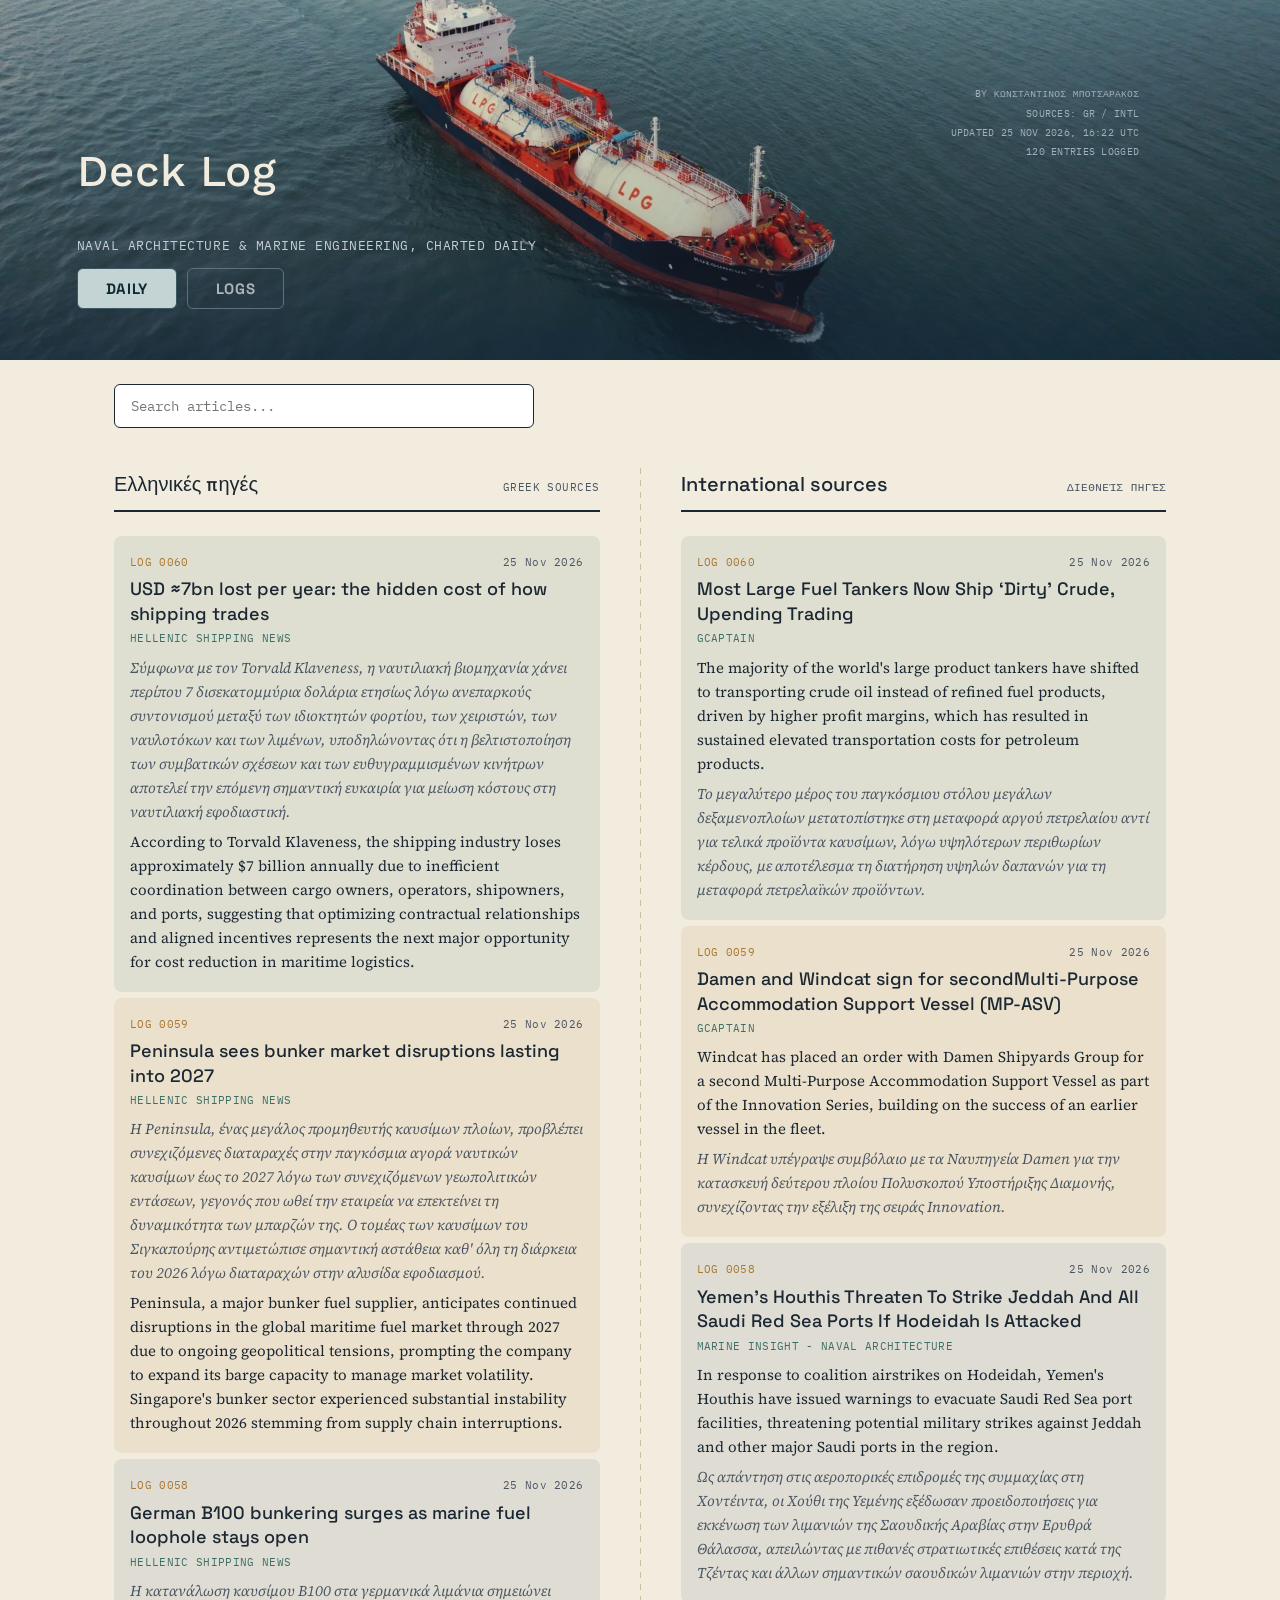
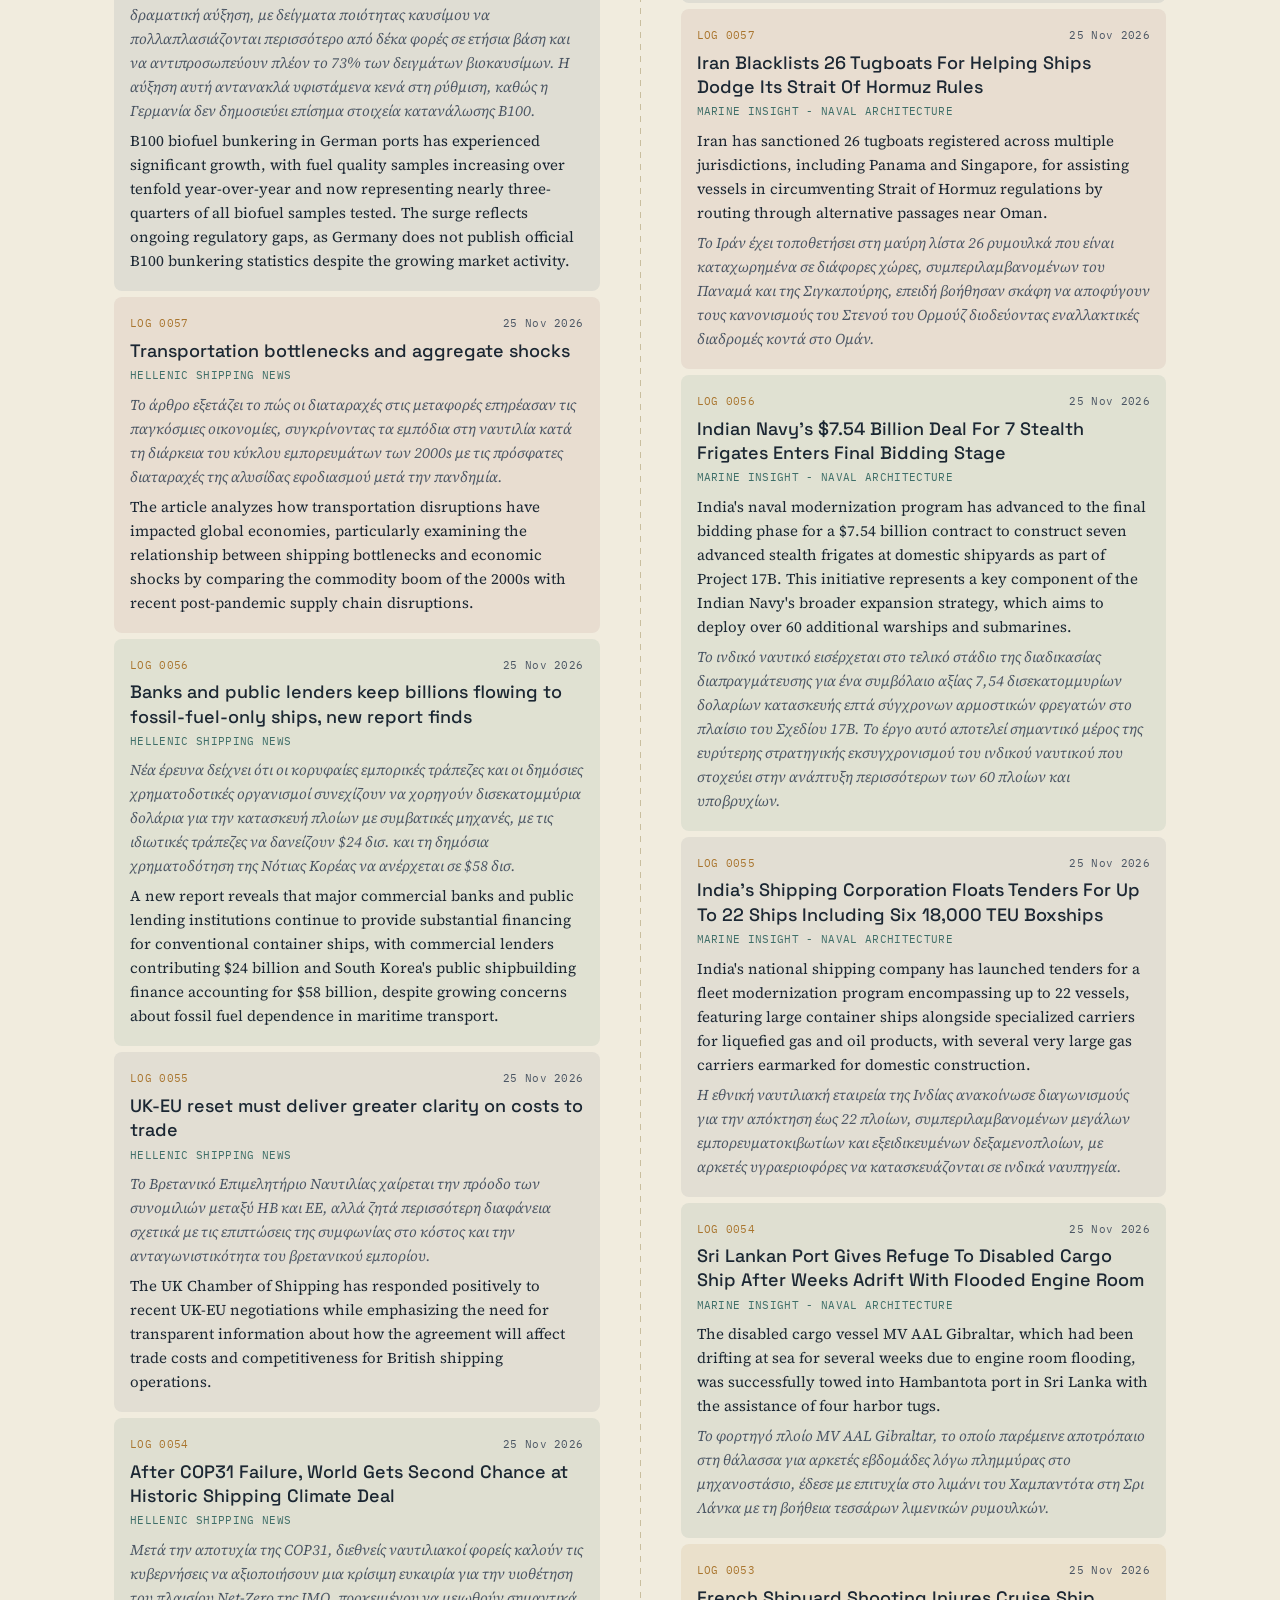
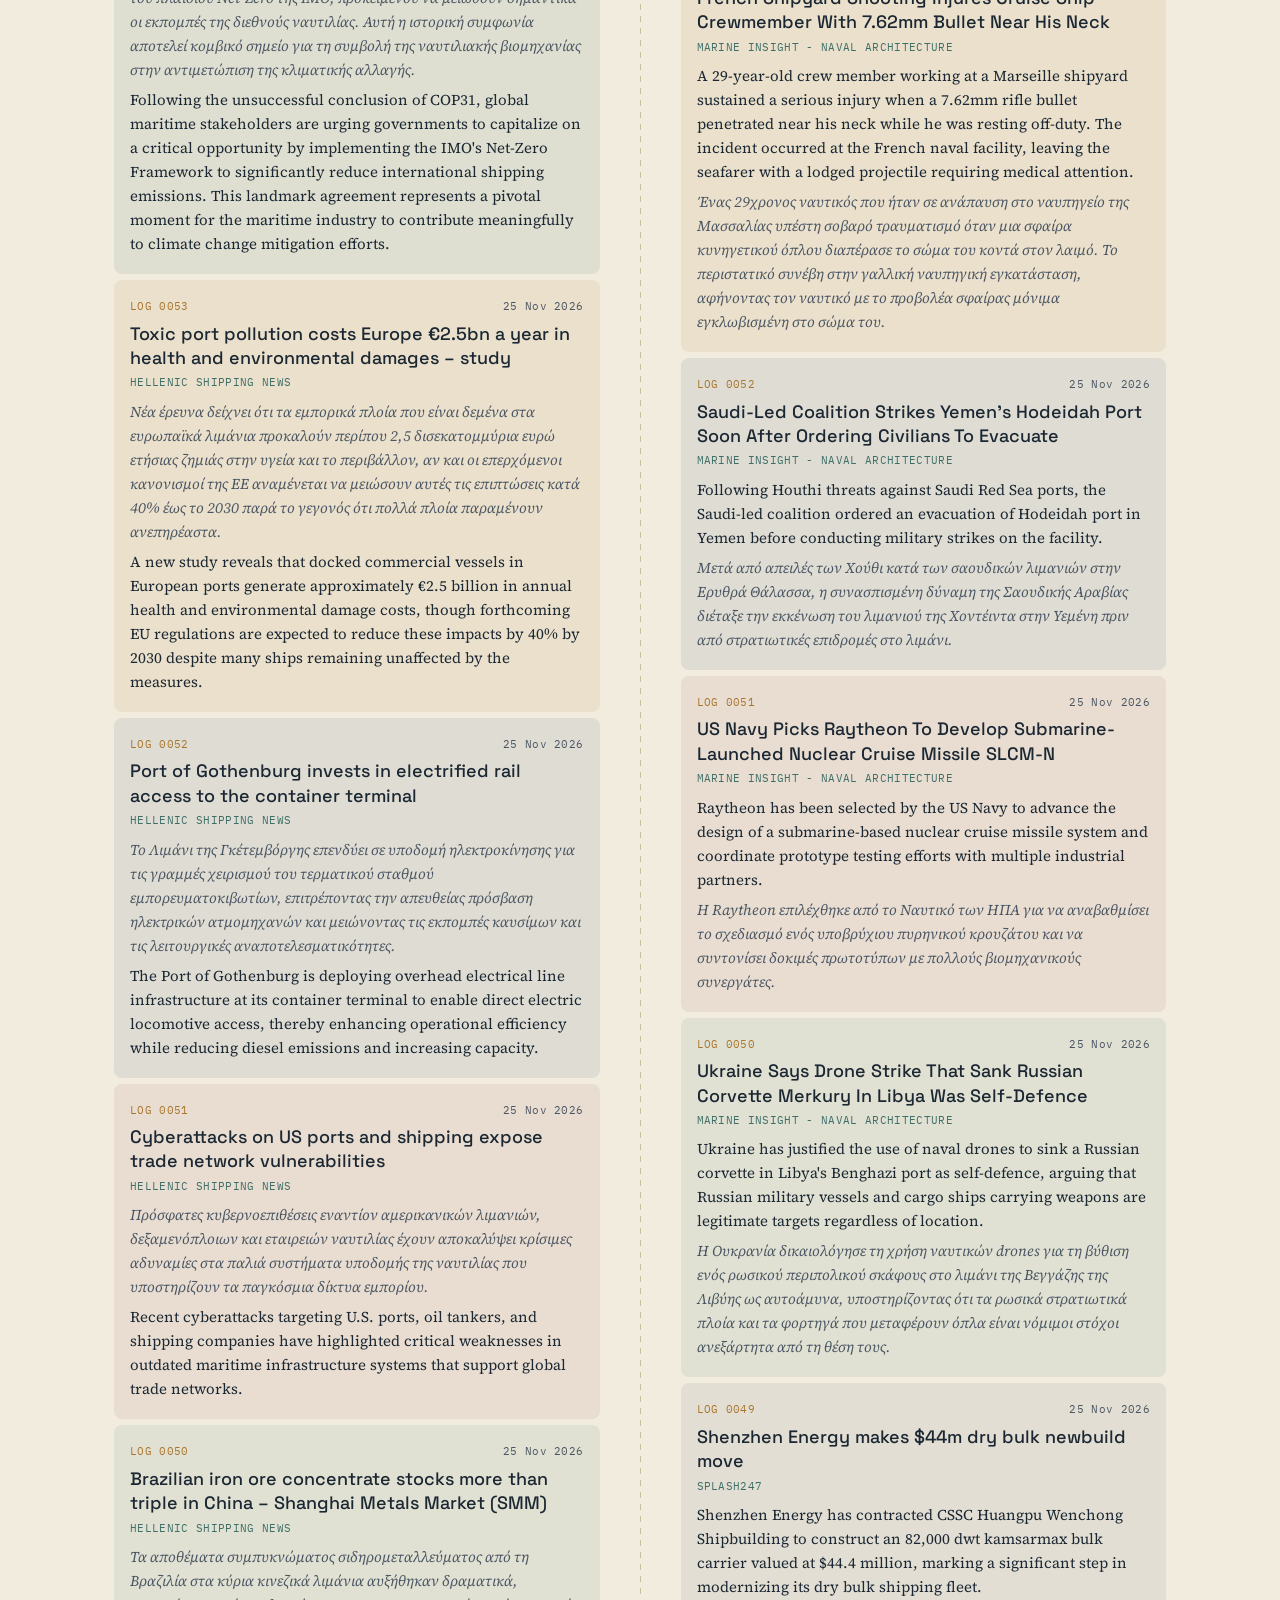
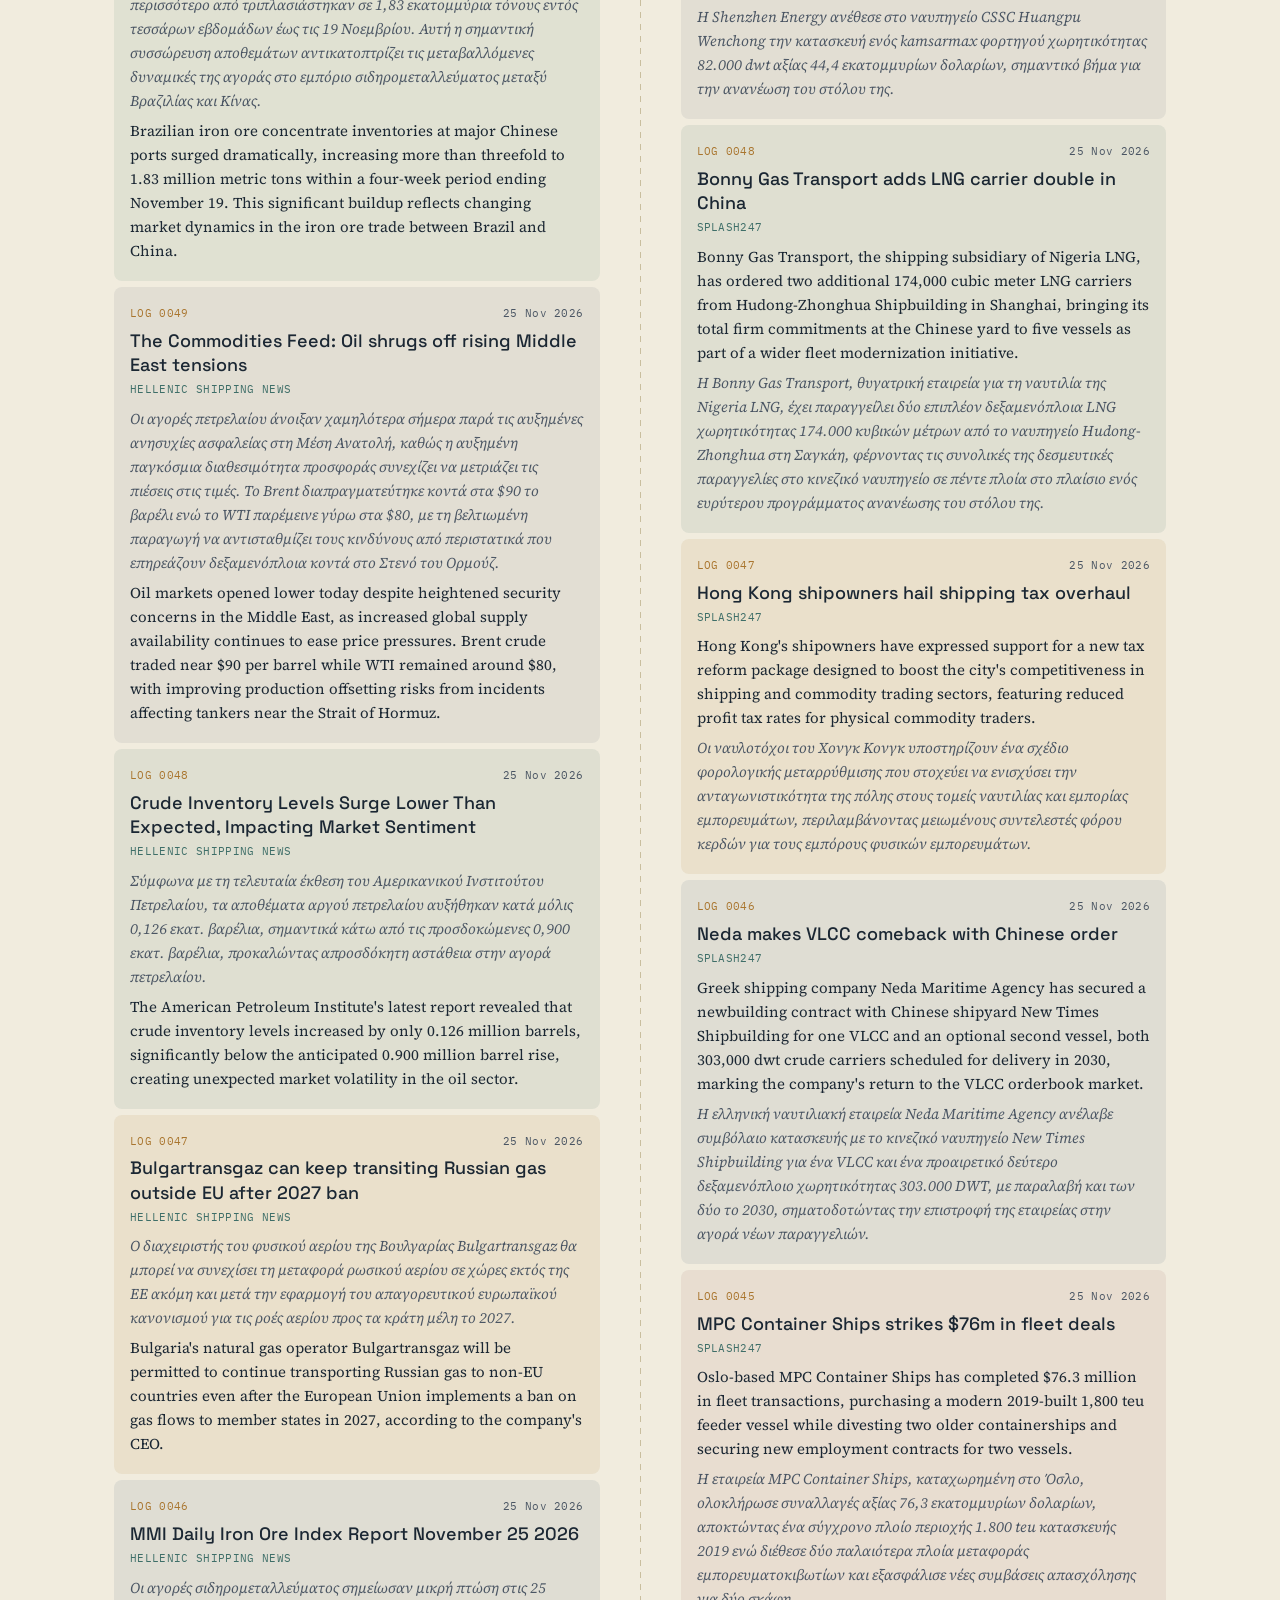
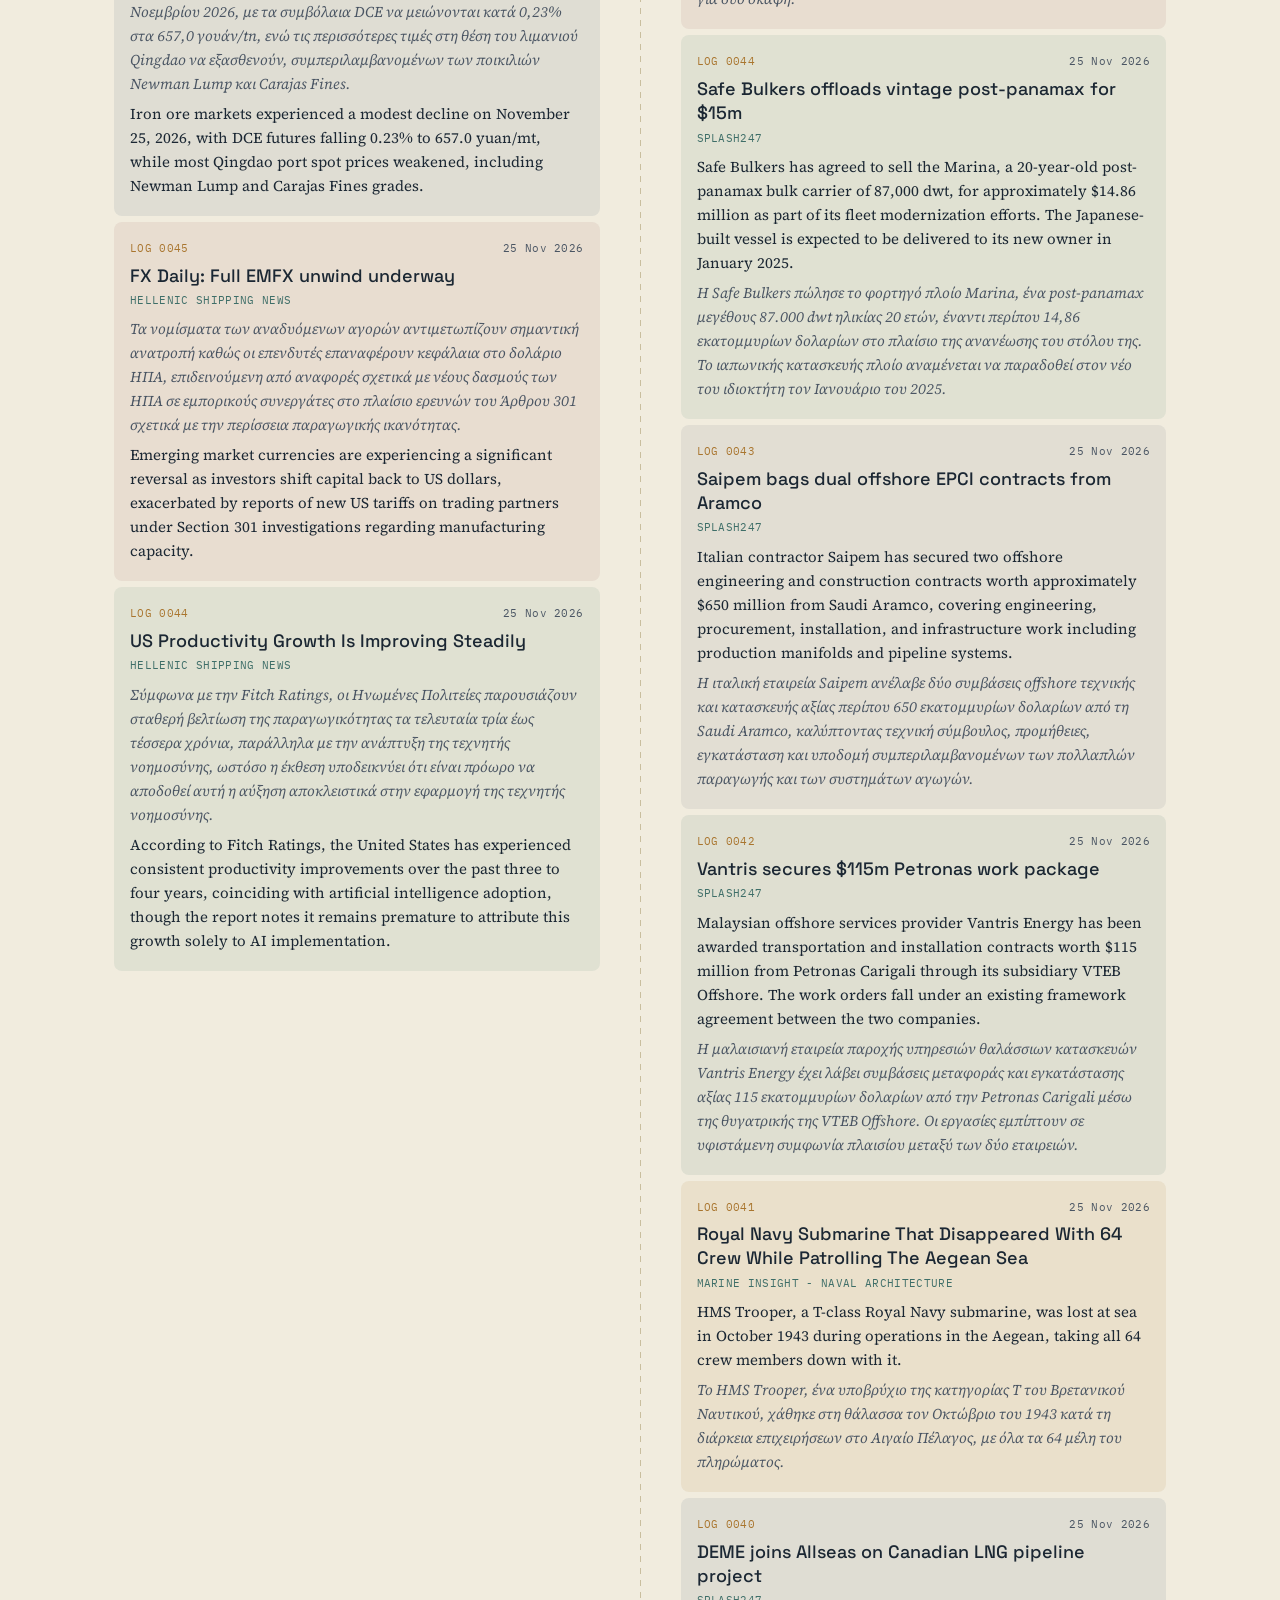
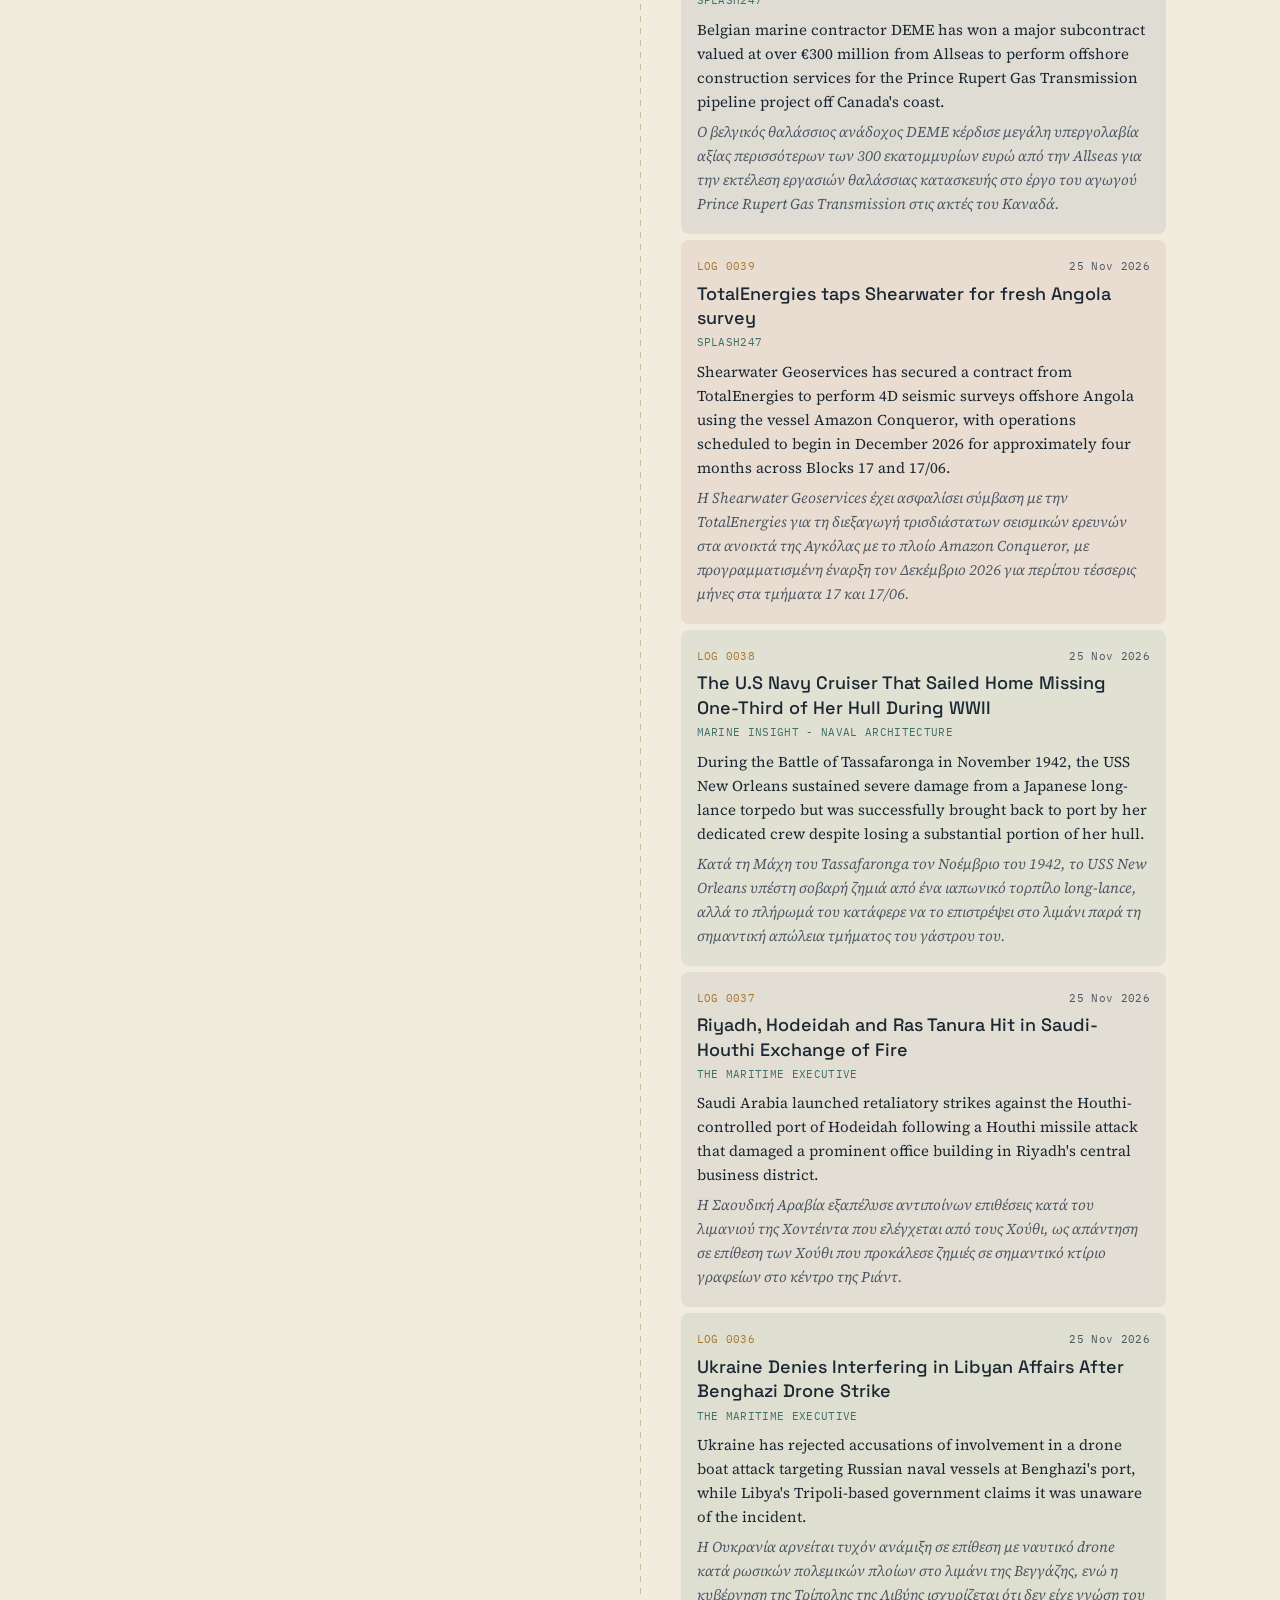
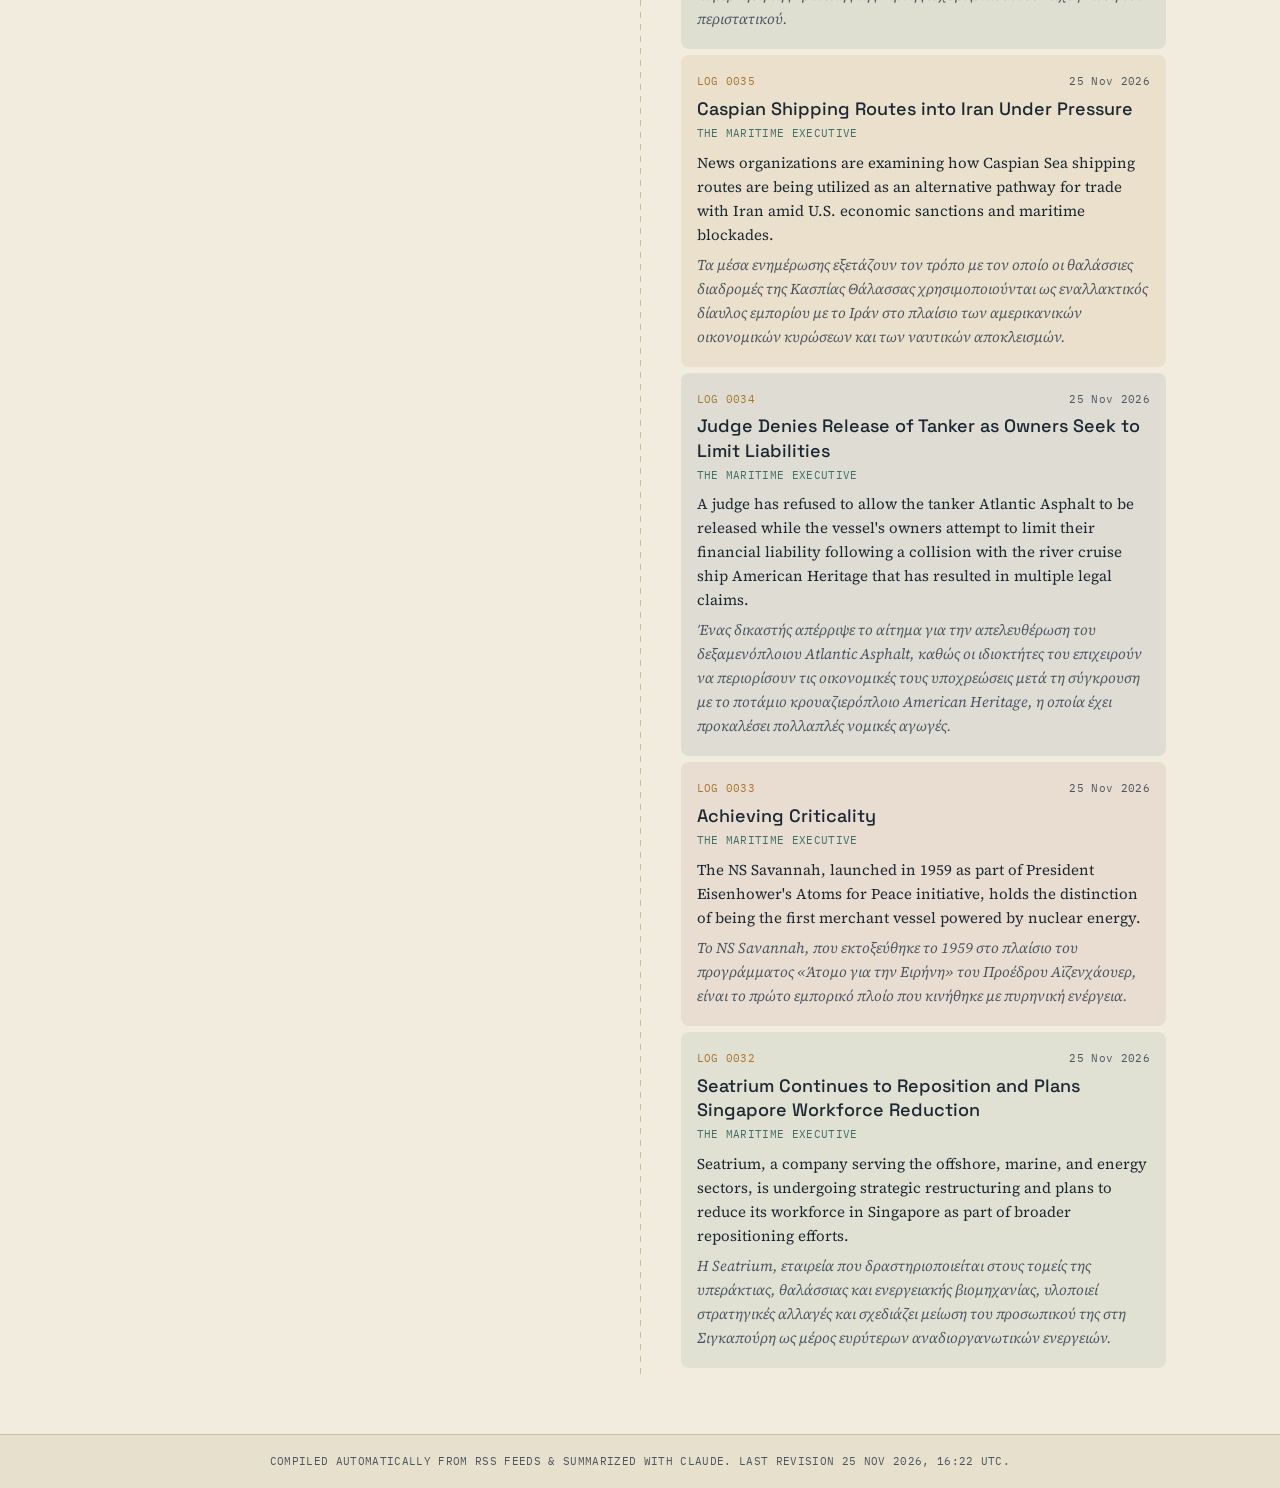
==== commit 8150af65: "Auto-update: fetch new articles and rebuild site" ====
--- a/docs/index.html
+++ b/docs/index.html
@@ -34,7 +34,7 @@
   <div class="titleblock-meta">
     <span>BY ΚΩΝΣΤΑΝΤΙΝΟΣ ΜΠΟΤΣΑΡΑΚΟΣ</span>
     <span>SOURCES: GR / INTL</span>
-    <span>UPDATED 25 Nov 2026, 01:43 UTC</span>
+    <span>UPDATED 25 Nov 2026, 16:22 UTC</span>
     <span>120 ENTRIES LOGGED</span>
   </div>
 
@@ -65,9 +65,196 @@
 
     
       
-      <article class="entry hue-0" data-date="24 Nov 2026">
+      <article class="entry hue-0" data-date="25 Nov 2026">
         <div class="entry-meta">
           <span class="entry-no">LOG 0060</span>
+          <span class="entry-date">25 Nov 2026</span>
+        </div>
+        <h3 class="entry-title"><a href="https://www.hellenicshippingnews.com/usd-%e2%89%887bn-lost-per-year-the-hidden-cost-of-how-shipping-trades/" target="_blank" rel="noopener">USD ≈7bn lost per year: the hidden cost of how shipping trades</a></h3>
+        <p class="entry-source">Hellenic Shipping News</p>
+        <p class="entry-summary summary-el">Σύμφωνα με τον Torvald Klaveness, η ναυτιλιακή βιομηχανία χάνει περίπου 7 δισεκατομμύρια δολάρια ετησίως λόγω ανεπαρκούς συντονισμού μεταξύ των ιδιοκτητών φορτίου, των χειριστών, των ναυλοτόκων και των λιμένων, υποδηλώνοντας ότι η βελτιστοποίηση των συμβατικών σχέσεων και των ευθυγραμμισμένων κινήτρων αποτελεί την επόμενη σημαντική ευκαιρία για μείωση κόστους στη ναυτιλιακή εφοδιαστική.</p>
+        <p class="entry-summary summary-en">According to Torvald Klaveness, the shipping industry loses approximately $7 billion annually due to inefficient coordination between cargo owners, operators, shipowners, and ports, suggesting that optimizing contractual relationships and aligned incentives represents the next major opportunity for cost reduction in maritime logistics.</p>
+      </article>
+      
+      <article class="entry hue-1" data-date="25 Nov 2026">
+        <div class="entry-meta">
+          <span class="entry-no">LOG 0059</span>
+          <span class="entry-date">25 Nov 2026</span>
+        </div>
+        <h3 class="entry-title"><a href="https://www.hellenicshippingnews.com/peninsula-sees-bunker-market-disruptions-lasting-into-2027/" target="_blank" rel="noopener">Peninsula sees bunker market disruptions lasting into 2027</a></h3>
+        <p class="entry-source">Hellenic Shipping News</p>
+        <p class="entry-summary summary-el">Η Peninsula, ένας μεγάλος προμηθευτής καυσίμων πλοίων, προβλέπει συνεχιζόμενες διαταραχές στην παγκόσμια αγορά ναυτικών καυσίμων έως το 2027 λόγω των συνεχιζόμενων γεωπολιτικών εντάσεων, γεγονός που ωθεί την εταιρεία να επεκτείνει τη δυναμικότητα των μπαρζών της. Ο τομέας των καυσίμων του Σιγκαπούρης αντιμετώπισε σημαντική αστάθεια καθ' όλη τη διάρκεια του 2026 λόγω διαταραχών στην αλυσίδα εφοδιασμού.</p>
+        <p class="entry-summary summary-en">Peninsula, a major bunker fuel supplier, anticipates continued disruptions in the global maritime fuel market through 2027 due to ongoing geopolitical tensions, prompting the company to expand its barge capacity to manage market volatility. Singapore's bunker sector experienced substantial instability throughout 2026 stemming from supply chain interruptions.</p>
+      </article>
+      
+      <article class="entry hue-2" data-date="25 Nov 2026">
+        <div class="entry-meta">
+          <span class="entry-no">LOG 0058</span>
+          <span class="entry-date">25 Nov 2026</span>
+        </div>
+        <h3 class="entry-title"><a href="https://www.hellenicshippingnews.com/german-b100-bunkering-surges-as-marine-fuel-loophole-stays-open/" target="_blank" rel="noopener">German B100 bunkering surges as marine fuel loophole stays open</a></h3>
+        <p class="entry-source">Hellenic Shipping News</p>
+        <p class="entry-summary summary-el">Η κατανάλωση καυσίμου B100 στα γερμανικά λιμάνια σημειώνει δραματική αύξηση, με δείγματα ποιότητας καυσίμου να πολλαπλασιάζονται περισσότερο από δέκα φορές σε ετήσια βάση και να αντιπροσωπεύουν πλέον το 73% των δειγμάτων βιοκαυσίμων. Η αύξηση αυτή αντανακλά υφιστάμενα κενά στη ρύθμιση, καθώς η Γερμανία δεν δημοσιεύει επίσημα στοιχεία κατανάλωσης B100.</p>
+        <p class="entry-summary summary-en">B100 biofuel bunkering in German ports has experienced significant growth, with fuel quality samples increasing over tenfold year-over-year and now representing nearly three-quarters of all biofuel samples tested. The surge reflects ongoing regulatory gaps, as Germany does not publish official B100 bunkering statistics despite the growing market activity.</p>
+      </article>
+      
+      <article class="entry hue-3" data-date="25 Nov 2026">
+        <div class="entry-meta">
+          <span class="entry-no">LOG 0057</span>
+          <span class="entry-date">25 Nov 2026</span>
+        </div>
+        <h3 class="entry-title"><a href="https://www.hellenicshippingnews.com/transportation-bottlenecks-and-aggregate-shocks/" target="_blank" rel="noopener">Transportation bottlenecks and aggregate shocks</a></h3>
+        <p class="entry-source">Hellenic Shipping News</p>
+        <p class="entry-summary summary-el">Το άρθρο εξετάζει το πώς οι διαταραχές στις μεταφορές επηρέασαν τις παγκόσμιες οικονομίες, συγκρίνοντας τα εμπόδια στη ναυτιλία κατά τη διάρκεια του κύκλου εμπορευμάτων των 2000s με τις πρόσφατες διαταραχές της αλυσίδας εφοδιασμού μετά την πανδημία.</p>
+        <p class="entry-summary summary-en">The article analyzes how transportation disruptions have impacted global economies, particularly examining the relationship between shipping bottlenecks and economic shocks by comparing the commodity boom of the 2000s with recent post-pandemic supply chain disruptions.</p>
+      </article>
+      
+      <article class="entry hue-4" data-date="25 Nov 2026">
+        <div class="entry-meta">
+          <span class="entry-no">LOG 0056</span>
+          <span class="entry-date">25 Nov 2026</span>
+        </div>
+        <h3 class="entry-title"><a href="https://www.hellenicshippingnews.com/banks-and-public-lenders-keep-billions-flowing-to-fossil-fuel-only-ships-new-report-finds/" target="_blank" rel="noopener">Banks and public lenders keep billions flowing to fossil-fuel-only ships, new report finds</a></h3>
+        <p class="entry-source">Hellenic Shipping News</p>
+        <p class="entry-summary summary-el">Νέα έρευνα δείχνει ότι οι κορυφαίες εμπορικές τράπεζες και οι δημόσιες χρηματοδοτικές οργανισμοί συνεχίζουν να χορηγούν δισεκατομμύρια δολάρια για την κατασκευή πλοίων με συμβατικές μηχανές, με τις ιδιωτικές τράπεζες να δανείζουν $24 δισ. και τη δημόσια χρηματοδότηση της Νότιας Κορέας να ανέρχεται σε $58 δισ.</p>
+        <p class="entry-summary summary-en">A new report reveals that major commercial banks and public lending institutions continue to provide substantial financing for conventional container ships, with commercial lenders contributing $24 billion and South Korea's public shipbuilding finance accounting for $58 billion, despite growing concerns about fossil fuel dependence in maritime transport.</p>
+      </article>
+      
+      <article class="entry hue-5" data-date="25 Nov 2026">
+        <div class="entry-meta">
+          <span class="entry-no">LOG 0055</span>
+          <span class="entry-date">25 Nov 2026</span>
+        </div>
+        <h3 class="entry-title"><a href="https://www.hellenicshippingnews.com/uk-eu-reset-must-deliver-greater-clarity-on-costs-to-trade/" target="_blank" rel="noopener">UK-EU reset must deliver greater clarity on costs to trade</a></h3>
+        <p class="entry-source">Hellenic Shipping News</p>
+        <p class="entry-summary summary-el">Το Βρετανικό Επιμελητήριο Ναυτιλίας χαίρεται την πρόοδο των συνομιλιών μεταξύ ΗΒ και ΕΕ, αλλά ζητά περισσότερη διαφάνεια σχετικά με τις επιπτώσεις της συμφωνίας στο κόστος και την ανταγωνιστικότητα του βρετανικού εμπορίου.</p>
+        <p class="entry-summary summary-en">The UK Chamber of Shipping has responded positively to recent UK-EU negotiations while emphasizing the need for transparent information about how the agreement will affect trade costs and competitiveness for British shipping operations.</p>
+      </article>
+      
+      <article class="entry hue-0" data-date="25 Nov 2026">
+        <div class="entry-meta">
+          <span class="entry-no">LOG 0054</span>
+          <span class="entry-date">25 Nov 2026</span>
+        </div>
+        <h3 class="entry-title"><a href="https://www.hellenicshippingnews.com/after-cop31-failure-world-gets-second-chance-at-historic-shipping-climate-deal/" target="_blank" rel="noopener">After COP31 Failure, World Gets Second Chance at Historic Shipping Climate Deal</a></h3>
+        <p class="entry-source">Hellenic Shipping News</p>
+        <p class="entry-summary summary-el">Μετά την αποτυχία της COP31, διεθνείς ναυτιλιακοί φορείς καλούν τις κυβερνήσεις να αξιοποιήσουν μια κρίσιμη ευκαιρία για την υιοθέτηση του πλαισίου Net-Zero της ΙΜΟ, προκειμένου να μειωθούν σημαντικά οι εκπομπές της διεθνούς ναυτιλίας. Αυτή η ιστορική συμφωνία αποτελεί κομβικό σημείο για τη συμβολή της ναυτιλιακής βιομηχανίας στην αντιμετώπιση της κλιματικής αλλαγής.</p>
+        <p class="entry-summary summary-en">Following the unsuccessful conclusion of COP31, global maritime stakeholders are urging governments to capitalize on a critical opportunity by implementing the IMO's Net-Zero Framework to significantly reduce international shipping emissions. This landmark agreement represents a pivotal moment for the maritime industry to contribute meaningfully to climate change mitigation efforts.</p>
+      </article>
+      
+      <article class="entry hue-1" data-date="25 Nov 2026">
+        <div class="entry-meta">
+          <span class="entry-no">LOG 0053</span>
+          <span class="entry-date">25 Nov 2026</span>
+        </div>
+        <h3 class="entry-title"><a href="https://www.hellenicshippingnews.com/toxic-port-pollution-costs-europe-e2-5bn-a-year-in-health-and-environmental-damages-study/" target="_blank" rel="noopener">Toxic port pollution costs Europe €2.5bn a year in health and environmental damages – study</a></h3>
+        <p class="entry-source">Hellenic Shipping News</p>
+        <p class="entry-summary summary-el">Νέα έρευνα δείχνει ότι τα εμπορικά πλοία που είναι δεμένα στα ευρωπαϊκά λιμάνια προκαλούν περίπου 2,5 δισεκατομμύρια ευρώ ετήσιας ζημιάς στην υγεία και το περιβάλλον, αν και οι επερχόμενοι κανονισμοί της ΕΕ αναμένεται να μειώσουν αυτές τις επιπτώσεις κατά 40% έως το 2030 παρά το γεγονός ότι πολλά πλοία παραμένουν ανεπηρέαστα.</p>
+        <p class="entry-summary summary-en">A new study reveals that docked commercial vessels in European ports generate approximately €2.5 billion in annual health and environmental damage costs, though forthcoming EU regulations are expected to reduce these impacts by 40% by 2030 despite many ships remaining unaffected by the measures.</p>
+      </article>
+      
+      <article class="entry hue-2" data-date="25 Nov 2026">
+        <div class="entry-meta">
+          <span class="entry-no">LOG 0052</span>
+          <span class="entry-date">25 Nov 2026</span>
+        </div>
+        <h3 class="entry-title"><a href="https://www.hellenicshippingnews.com/port-of-gothenburg-invests-in-electrified-rail-access-to-the-container-terminal/" target="_blank" rel="noopener">Port of Gothenburg invests in electrified rail access to the container terminal</a></h3>
+        <p class="entry-source">Hellenic Shipping News</p>
+        <p class="entry-summary summary-el">Το Λιμάνι της Γκέτεμβόργης επενδύει σε υποδομή ηλεκτροκίνησης για τις γραμμές χειρισμού του τερματικού σταθμού εμπορευματοκιβωτίων, επιτρέποντας την απευθείας πρόσβαση ηλεκτρικών ατμομηχανών και μειώνοντας τις εκπομπές καυσίμων και τις λειτουργικές αναποτελεσματικότητες.</p>
+        <p class="entry-summary summary-en">The Port of Gothenburg is deploying overhead electrical line infrastructure at its container terminal to enable direct electric locomotive access, thereby enhancing operational efficiency while reducing diesel emissions and increasing capacity.</p>
+      </article>
+      
+      <article class="entry hue-3" data-date="25 Nov 2026">
+        <div class="entry-meta">
+          <span class="entry-no">LOG 0051</span>
+          <span class="entry-date">25 Nov 2026</span>
+        </div>
+        <h3 class="entry-title"><a href="https://www.hellenicshippingnews.com/cyberattacks-on-us-ports-and-shipping-expose-trade-network-vulnerabilities/" target="_blank" rel="noopener">Cyberattacks on US ports and shipping expose trade network vulnerabilities</a></h3>
+        <p class="entry-source">Hellenic Shipping News</p>
+        <p class="entry-summary summary-el">Πρόσφατες κυβερνοεπιθέσεις εναντίον αμερικανικών λιμανιών, δεξαμενόπλοιων και εταιρειών ναυτιλίας έχουν αποκαλύψει κρίσιμες αδυναμίες στα παλιά συστήματα υποδομής της ναυτιλίας που υποστηρίζουν τα παγκόσμια δίκτυα εμπορίου.</p>
+        <p class="entry-summary summary-en">Recent cyberattacks targeting U.S. ports, oil tankers, and shipping companies have highlighted critical weaknesses in outdated maritime infrastructure systems that support global trade networks.</p>
+      </article>
+      
+      <article class="entry hue-4" data-date="25 Nov 2026">
+        <div class="entry-meta">
+          <span class="entry-no">LOG 0050</span>
+          <span class="entry-date">25 Nov 2026</span>
+        </div>
+        <h3 class="entry-title"><a href="https://www.hellenicshippingnews.com/brazilian-iron-ore-concentrate-stocks-more-than-triple-in-china-shanghai-metals-market-smm/" target="_blank" rel="noopener">Brazilian iron ore concentrate stocks more than triple in China – Shanghai Metals Market (SMM)</a></h3>
+        <p class="entry-source">Hellenic Shipping News</p>
+        <p class="entry-summary summary-el">Τα αποθέματα συμπυκνώματος σιδηρομεταλλεύματος από τη Βραζιλία στα κύρια κινεζικά λιμάνια αυξήθηκαν δραματικά, περισσότερο από τριπλασιάστηκαν σε 1,83 εκατομμύρια τόνους εντός τεσσάρων εβδομάδων έως τις 19 Νοεμβρίου. Αυτή η σημαντική συσσώρευση αποθεμάτων αντικατοπτρίζει τις μεταβαλλόμενες δυναμικές της αγοράς στο εμπόριο σιδηρομεταλλεύματος μεταξύ Βραζιλίας και Κίνας.</p>
+        <p class="entry-summary summary-en">Brazilian iron ore concentrate inventories at major Chinese ports surged dramatically, increasing more than threefold to 1.83 million metric tons within a four-week period ending November 19. This significant buildup reflects changing market dynamics in the iron ore trade between Brazil and China.</p>
+      </article>
+      
+      <article class="entry hue-5" data-date="25 Nov 2026">
+        <div class="entry-meta">
+          <span class="entry-no">LOG 0049</span>
+          <span class="entry-date">25 Nov 2026</span>
+        </div>
+        <h3 class="entry-title"><a href="https://www.hellenicshippingnews.com/the-commodities-feed-oil-shrugs-off-rising-middle-east-tensions/" target="_blank" rel="noopener">The Commodities Feed: Oil shrugs off rising Middle East tensions</a></h3>
+        <p class="entry-source">Hellenic Shipping News</p>
+        <p class="entry-summary summary-el">Οι αγορές πετρελαίου άνοιξαν χαμηλότερα σήμερα παρά τις αυξημένες ανησυχίες ασφαλείας στη Μέση Ανατολή, καθώς η αυξημένη παγκόσμια διαθεσιμότητα προσφοράς συνεχίζει να μετριάζει τις πιέσεις στις τιμές. Το Brent διαπραγματεύτηκε κοντά στα $90 το βαρέλι ενώ το WTI παρέμεινε γύρω στα $80, με τη βελτιωμένη παραγωγή να αντισταθμίζει τους κινδύνους από περιστατικά που επηρεάζουν δεξαμενόπλοια κοντά στο Στενό του Ορμούζ.</p>
+        <p class="entry-summary summary-en">Oil markets opened lower today despite heightened security concerns in the Middle East, as increased global supply availability continues to ease price pressures. Brent crude traded near $90 per barrel while WTI remained around $80, with improving production offsetting risks from incidents affecting tankers near the Strait of Hormuz.</p>
+      </article>
+      
+      <article class="entry hue-0" data-date="25 Nov 2026">
+        <div class="entry-meta">
+          <span class="entry-no">LOG 0048</span>
+          <span class="entry-date">25 Nov 2026</span>
+        </div>
+        <h3 class="entry-title"><a href="https://www.hellenicshippingnews.com/crude-inventory-levels-surge-lower-than-expected-impacting-market-sentiment/" target="_blank" rel="noopener">Crude Inventory Levels Surge Lower Than Expected, Impacting Market Sentiment</a></h3>
+        <p class="entry-source">Hellenic Shipping News</p>
+        <p class="entry-summary summary-el">Σύμφωνα με τη τελευταία έκθεση του Αμερικανικού Ινστιτούτου Πετρελαίου, τα αποθέματα αργού πετρελαίου αυξήθηκαν κατά μόλις 0,126 εκατ. βαρέλια, σημαντικά κάτω από τις προσδοκώμενες 0,900 εκατ. βαρέλια, προκαλώντας απροσδόκητη αστάθεια στην αγορά πετρελαίου.</p>
+        <p class="entry-summary summary-en">The American Petroleum Institute's latest report revealed that crude inventory levels increased by only 0.126 million barrels, significantly below the anticipated 0.900 million barrel rise, creating unexpected market volatility in the oil sector.</p>
+      </article>
+      
+      <article class="entry hue-1" data-date="25 Nov 2026">
+        <div class="entry-meta">
+          <span class="entry-no">LOG 0047</span>
+          <span class="entry-date">25 Nov 2026</span>
+        </div>
+        <h3 class="entry-title"><a href="https://www.hellenicshippingnews.com/bulgartransgaz-can-keep-transiting-russian-gas-outside-eu-after-2027-ban/" target="_blank" rel="noopener">Bulgartransgaz can keep transiting Russian gas outside EU after 2027 ban</a></h3>
+        <p class="entry-source">Hellenic Shipping News</p>
+        <p class="entry-summary summary-el">Ο διαχειριστής του φυσικού αερίου της Βουλγαρίας Bulgartransgaz θα μπορεί να συνεχίσει τη μεταφορά ρωσικού αερίου σε χώρες εκτός της ΕΕ ακόμη και μετά την εφαρμογή του απαγορευτικού ευρωπαϊκού κανονισμού για τις ροές αερίου προς τα κράτη μέλη το 2027.</p>
+        <p class="entry-summary summary-en">Bulgaria's natural gas operator Bulgartransgaz will be permitted to continue transporting Russian gas to non-EU countries even after the European Union implements a ban on gas flows to member states in 2027, according to the company's CEO.</p>
+      </article>
+      
+      <article class="entry hue-2" data-date="25 Nov 2026">
+        <div class="entry-meta">
+          <span class="entry-no">LOG 0046</span>
+          <span class="entry-date">25 Nov 2026</span>
+        </div>
+        <h3 class="entry-title"><a href="https://www.hellenicshippingnews.com/mmi-daily-iron-ore-index-report-november-25-2026/" target="_blank" rel="noopener">MMI Daily Iron Ore Index Report November 25 2026</a></h3>
+        <p class="entry-source">Hellenic Shipping News</p>
+        <p class="entry-summary summary-el">Οι αγορές σιδηρομεταλλεύματος σημείωσαν μικρή πτώση στις 25 Νοεμβρίου 2026, με τα συμβόλαια DCE να μειώνονται κατά 0,23% στα 657,0 γουάν/tn, ενώ τις περισσότερες τιμές στη θέση του λιμανιού Qingdao να εξασθενούν, συμπεριλαμβανομένων των ποικιλιών Newman Lump και Carajas Fines.</p>
+        <p class="entry-summary summary-en">Iron ore markets experienced a modest decline on November 25, 2026, with DCE futures falling 0.23% to 657.0 yuan/mt, while most Qingdao port spot prices weakened, including Newman Lump and Carajas Fines grades.</p>
+      </article>
+      
+      <article class="entry hue-3" data-date="25 Nov 2026">
+        <div class="entry-meta">
+          <span class="entry-no">LOG 0045</span>
+          <span class="entry-date">25 Nov 2026</span>
+        </div>
+        <h3 class="entry-title"><a href="https://www.hellenicshippingnews.com/fx-daily-full-emfx-unwind-underway/" target="_blank" rel="noopener">FX Daily: Full EMFX unwind underway</a></h3>
+        <p class="entry-source">Hellenic Shipping News</p>
+        <p class="entry-summary summary-el">Τα νομίσματα των αναδυόμενων αγορών αντιμετωπίζουν σημαντική ανατροπή καθώς οι επενδυτές επαναφέρουν κεφάλαια στο δολάριο ΗΠΑ, επιδεινούμενη από αναφορές σχετικά με νέους δασμούς των ΗΠΑ σε εμπορικούς συνεργάτες στο πλαίσιο ερευνών του Άρθρου 301 σχετικά με την περίσσεια παραγωγικής ικανότητας.</p>
+        <p class="entry-summary summary-en">Emerging market currencies are experiencing a significant reversal as investors shift capital back to US dollars, exacerbated by reports of new US tariffs on trading partners under Section 301 investigations regarding manufacturing capacity.</p>
+      </article>
+      
+      <article class="entry hue-4" data-date="25 Nov 2026">
+        <div class="entry-meta">
+          <span class="entry-no">LOG 0044</span>
+          <span class="entry-date">25 Nov 2026</span>
+        </div>
+        <h3 class="entry-title"><a href="https://www.hellenicshippingnews.com/us-productivity-growth-is-improving-steadily/" target="_blank" rel="noopener">US Productivity Growth Is Improving Steadily</a></h3>
+        <p class="entry-source">Hellenic Shipping News</p>
+        <p class="entry-summary summary-el">Σύμφωνα με την Fitch Ratings, οι Ηνωμένες Πολιτείες παρουσιάζουν σταθερή βελτίωση της παραγωγικότητας τα τελευταία τρία έως τέσσερα χρόνια, παράλληλα με την ανάπτυξη της τεχνητής νοημοσύνης, ωστόσο η έκθεση υποδεικνύει ότι είναι πρόωρο να αποδοθεί αυτή η αύξηση αποκλειστικά στην εφαρμογή της τεχνητής νοημοσύνης.</p>
+        <p class="entry-summary summary-en">According to Fitch Ratings, the United States has experienced consistent productivity improvements over the past three to four years, coinciding with artificial intelligence adoption, though the report notes it remains premature to attribute this growth solely to AI implementation.</p>
+      </article>
+      
+      <article class="entry hue-5" data-date="24 Nov 2026">
+        <div class="entry-meta">
+          <span class="entry-no">LOG 0043</span>
           <span class="entry-date">24 Nov 2026</span>
         </div>
         <h3 class="entry-title"><a href="https://www.hellenicshippingnews.com/eu-moves-to-ban-tankers-insured-in-russia-repair-services-at-russian-refineries/" target="_blank" rel="noopener">EU moves to ban tankers insured in Russia, repair services at Russian refineries</a></h3>
@@ -76,9 +263,9 @@
         <p class="entry-summary summary-en">The EU has moved to ban all tankers insured in Russia and bar European companies from helping build, operate or repair Russian energy infrastructure, including refineries, in a new sanctions package that may further disrupt Russian crude and refined products trade flows. European</p>
       </article>
       
-      <article class="entry hue-1" data-date="24 Nov 2026">
-        <div class="entry-meta">
-          <span class="entry-no">LOG 0059</span>
+      <article class="entry hue-0" data-date="24 Nov 2026">
+        <div class="entry-meta">
+          <span class="entry-no">LOG 0042</span>
           <span class="entry-date">24 Nov 2026</span>
         </div>
         <h3 class="entry-title"><a href="https://www.hellenicshippingnews.com/one-in-five-newbuilding-orders-this-year-belong-to-greek-interests/" target="_blank" rel="noopener">One in Five Newbuilding Orders This Year Belong to Greek Interests</a></h3>
@@ -87,9 +274,9 @@
         <p class="entry-summary summary-en">Greek shipowners have secured approximately 455 newbuilding orders in 2026, representing over 20% of global orders across major vessel categories, as rising shipbuilding costs continue to shape market dynamics.</p>
       </article>
       
-      <article class="entry hue-2" data-date="24 Nov 2026">
-        <div class="entry-meta">
-          <span class="entry-no">LOG 0058</span>
+      <article class="entry hue-1" data-date="24 Nov 2026">
+        <div class="entry-meta">
+          <span class="entry-no">LOG 0041</span>
           <span class="entry-date">24 Nov 2026</span>
         </div>
         <h3 class="entry-title"><a href="https://www.hellenicshippingnews.com/good-times-bad-times-the-premium-stays-with-the-strait/" target="_blank" rel="noopener">Good Times Bad Times: The Premium Stays with the Strait</a></h3>
@@ -98,9 +285,9 @@
         <p class="entry-summary summary-en">Gulf crude shipments to China via alternative transfer routes off Oman have maintained momentum, but the resulting earnings benefits have diverged significantly, with vessels operating within the Strait retaining gains while those outside have surrendered most of theirs.</p>
       </article>
       
-      <article class="entry hue-3" data-date="24 Nov 2026">
-        <div class="entry-meta">
-          <span class="entry-no">LOG 0057</span>
+      <article class="entry hue-2" data-date="24 Nov 2026">
+        <div class="entry-meta">
+          <span class="entry-no">LOG 0040</span>
           <span class="entry-date">24 Nov 2026</span>
         </div>
         <h3 class="entry-title"><a href="https://www.hellenicshippingnews.com/china-is-back-buying-us-soybeans-at-harvest-as-us-wheat-exports-fall-by-about-a-third/" target="_blank" rel="noopener">China is back buying US soybeans at harvest, as US wheat exports fall by about a third</a></h3>
@@ -109,9 +296,9 @@
         <p class="entry-summary summary-en">China has resumed significant purchases of US soybeans, importing 4.3 million tonnes in September and October compared to virtually none during the previous year's trade tensions, with projections indicating a 15% increase in annual shipments through the 2026/27 season.</p>
       </article>
       
-      <article class="entry hue-4" data-date="24 Nov 2026">
-        <div class="entry-meta">
-          <span class="entry-no">LOG 0056</span>
+      <article class="entry hue-3" data-date="24 Nov 2026">
+        <div class="entry-meta">
+          <span class="entry-no">LOG 0039</span>
           <span class="entry-date">24 Nov 2026</span>
         </div>
         <h3 class="entry-title"><a href="https://www.hellenicshippingnews.com/why-200000m%c2%b3-lng-carriers-could-be-the-next-step-in-fleet-renewal/" target="_blank" rel="noopener">Why 200,000m³ LNG carriers could be the next step in fleet renewal</a></h3>
@@ -120,9 +307,9 @@
         <p class="entry-summary summary-en">LNG carrier sizing involves balancing improved cargo efficiency against port infrastructure limitations, and a new technical analysis explores whether 200,000m³ vessels could represent the optimal next generation for fleet modernization.</p>
       </article>
       
-      <article class="entry hue-5" data-date="24 Nov 2026">
-        <div class="entry-meta">
-          <span class="entry-no">LOG 0055</span>
+      <article class="entry hue-4" data-date="24 Nov 2026">
+        <div class="entry-meta">
+          <span class="entry-no">LOG 0038</span>
           <span class="entry-date">24 Nov 2026</span>
         </div>
         <h3 class="entry-title"><a href="https://www.hellenicshippingnews.com/open-letter-to-the-members-of-the-european-parliament-to-reject-the-motion-for-a-resolution-and-support-the-inclusion-of-indian-ship-recycling-yards-on-the-european-list/" target="_blank" rel="noopener">Open letter to the Members of the European Parliament to reject the motion for a resolution and support the inclusion of Indian ship recycling yards on the European List</a></h3>
@@ -131,9 +318,9 @@
         <p class="entry-summary summary-en">Major international shipping industry organizations urge European Parliament members to support the European Commission's decision to include Indian ship recycling yards on the approved list, opposing a parliamentary motion against this inclusion.</p>
       </article>
       
-      <article class="entry hue-0" data-date="24 Nov 2026">
-        <div class="entry-meta">
-          <span class="entry-no">LOG 0054</span>
+      <article class="entry hue-5" data-date="24 Nov 2026">
+        <div class="entry-meta">
+          <span class="entry-no">LOG 0037</span>
           <span class="entry-date">24 Nov 2026</span>
         </div>
         <h3 class="entry-title"><a href="https://www.hellenicshippingnews.com/banchero-costa-weekly-market-report-week-47-2026/" target="_blank" rel="noopener">Banchero Costa Weekly Market Report, Week 47 2026</a></h3>
@@ -142,9 +329,9 @@
         <p class="entry-summary summary-en">According to Banchero Costa's market analysis, steel products represent a significant component of global maritime trade, comprising approximately 4.2% of all seaborne dry bulk shipments in 2025.</p>
       </article>
       
-      <article class="entry hue-1" data-date="24 Nov 2026">
-        <div class="entry-meta">
-          <span class="entry-no">LOG 0053</span>
+      <article class="entry hue-0" data-date="24 Nov 2026">
+        <div class="entry-meta">
+          <span class="entry-no">LOG 0036</span>
           <span class="entry-date">24 Nov 2026</span>
         </div>
         <h3 class="entry-title"><a href="https://www.hellenicshippingnews.com/war-related-pollution-who-pays/" target="_blank" rel="noopener">War-related pollution: who pays?</a></h3>
@@ -153,9 +340,9 @@
         <p class="entry-summary summary-en">International maritime conventions establish accountability mechanisms requiring shipowners to maintain insurance coverage for oil spills and wreck removal, though these frameworks have certain limitations.</p>
       </article>
       
-      <article class="entry hue-2" data-date="24 Nov 2026">
-        <div class="entry-meta">
-          <span class="entry-no">LOG 0052</span>
+      <article class="entry hue-1" data-date="24 Nov 2026">
+        <div class="entry-meta">
+          <span class="entry-no">LOG 0035</span>
           <span class="entry-date">24 Nov 2026</span>
         </div>
         <h3 class="entry-title"><a href="https://www.hellenicshippingnews.com/tresco-group-acquires-green-maritime-and-sets-course-for-seagoing-shipping/" target="_blank" rel="noopener">Tresco Group acquires Green Maritime and sets course for seagoing shipping</a></h3>
@@ -164,9 +351,9 @@
         <p class="entry-summary summary-en">Tresco, an Antwerp-based inland navigation software company backed by Strada Partners, has acquired Green Maritime, a Dutch firm specializing in operational data systems for seagoing vessels, to expand beyond inland waterways into the broader maritime shipping sector where Green Maritime's technology currently operates across 220 vessels.</p>
       </article>
       
-      <article class="entry hue-3" data-date="24 Nov 2026">
-        <div class="entry-meta">
-          <span class="entry-no">LOG 0051</span>
+      <article class="entry hue-2" data-date="24 Nov 2026">
+        <div class="entry-meta">
+          <span class="entry-no">LOG 0034</span>
           <span class="entry-date">24 Nov 2026</span>
         </div>
         <h3 class="entry-title"><a href="https://www.hellenicshippingnews.com/intermodal-weekly-market-report-week-47-2026-brokers-insight/" target="_blank" rel="noopener">Intermodal Weekly Market Report Week 47 2026 Broker’s Insight</a></h3>
@@ -175,9 +362,9 @@
         <p class="entry-summary summary-en">Brazil continues to strengthen its position as a key player in Atlantic Basin crude oil trading, with expanding offshore production capacity further consolidating its market influence.</p>
       </article>
       
-      <article class="entry hue-4" data-date="24 Nov 2026">
-        <div class="entry-meta">
-          <span class="entry-no">LOG 0050</span>
+      <article class="entry hue-3" data-date="24 Nov 2026">
+        <div class="entry-meta">
+          <span class="entry-no">LOG 0033</span>
           <span class="entry-date">24 Nov 2026</span>
         </div>
         <h3 class="entry-title"><a href="https://www.hellenicshippingnews.com/cmb-tech-announces-q3-2026-results-mineral-europa-a-new-dawn-for-shipping/" target="_blank" rel="noopener">CMB.TECH Announces Q3 2026 Results – Mineral Europa: a new dawn for shipping</a></h3>
@@ -186,9 +373,9 @@
         <p class="entry-summary summary-en">CMB.TECH NV reported strong third-quarter 2026 financial performance with USD 373.9 million in profit and USD 562.3 million in EBITDA, while maintaining a stable contract backlog of USD 3.1 billion and announcing shareholder distributions.</p>
       </article>
       
-      <article class="entry hue-5" data-date="24 Nov 2026">
-        <div class="entry-meta">
-          <span class="entry-no">LOG 0049</span>
+      <article class="entry hue-4" data-date="24 Nov 2026">
+        <div class="entry-meta">
+          <span class="entry-no">LOG 0032</span>
           <span class="entry-date">24 Nov 2026</span>
         </div>
         <h3 class="entry-title"><a href="https://www.hellenicshippingnews.com/uk-and-eu-aim-to-link-emissions-trading-schemes-by-january-2028/" target="_blank" rel="noopener">UK and EU aim to link emissions trading schemes by January 2028</a></h3>
@@ -197,9 +384,9 @@
         <p class="entry-summary summary-en">The UK and EU plan to unify their carbon trading systems by early 2028, coinciding with the UK's extension of emissions pricing to international maritime operations. This linkage will streamline compliance for shipping firms by enabling them to use allowances interchangeably across both regulatory frameworks.</p>
       </article>
       
-      <article class="entry hue-0" data-date="24 Nov 2026">
-        <div class="entry-meta">
-          <span class="entry-no">LOG 0048</span>
+      <article class="entry hue-5" data-date="24 Nov 2026">
+        <div class="entry-meta">
+          <span class="entry-no">LOG 0031</span>
           <span class="entry-date">24 Nov 2026</span>
         </div>
         <h3 class="entry-title"><a href="https://www.hellenicshippingnews.com/russias-baltic-military-sealift-under-attack-across-two-fronts/" target="_blank" rel="noopener">Russia’s Baltic Military Sealift Under Attack Across Two Fronts</a></h3>
@@ -208,9 +395,9 @@
         <p class="entry-summary summary-en">Russian military cargo vessels faced simultaneous drone attacks in two separate locations—the Gulf of Finland and Benghazi, Libya—as part of operations targeting a supply network delivering weapons and equipment to African nations.</p>
       </article>
       
-      <article class="entry hue-1" data-date="24 Nov 2026">
-        <div class="entry-meta">
-          <span class="entry-no">LOG 0047</span>
+      <article class="entry hue-0" data-date="24 Nov 2026">
+        <div class="entry-meta">
+          <span class="entry-no">LOG 0030</span>
           <span class="entry-date">24 Nov 2026</span>
         </div>
         <h3 class="entry-title"><a href="https://www.hellenicshippingnews.com/nextwave-seafarers-global-partners-come-together-to-open-doors-to-careers-at-sea/" target="_blank" rel="noopener">NextWave Seafarers: Global Partners Come Together To Open Doors To Careers At Sea</a></h3>
@@ -219,9 +406,9 @@
         <p class="entry-summary summary-en">An international initiative called NextWave Seafarers is addressing a critical challenge in the maritime industry by facilitating access to onboard training for aspiring seafarers, particularly in developing nations where cadets often struggle to gain the practical sea time required to complete their professional certifications.</p>
       </article>
       
-      <article class="entry hue-2" data-date="24 Nov 2026">
-        <div class="entry-meta">
-          <span class="entry-no">LOG 0046</span>
+      <article class="entry hue-1" data-date="24 Nov 2026">
+        <div class="entry-meta">
+          <span class="entry-no">LOG 0029</span>
           <span class="entry-date">24 Nov 2026</span>
         </div>
         <h3 class="entry-title"><a href="https://www.hellenicshippingnews.com/bw-lpg-limited-reports-strong-quarterly-results/" target="_blank" rel="noopener">BW LPG Limited Reports Strong Quarterly Results</a></h3>
@@ -230,9 +417,9 @@
         <p class="entry-summary summary-en">BW LPG Limited achieved exceptional financial performance in Q3 2026, posting a net profit after tax of US$359 million with a 66% annualized return on equity and earnings per share of US$2.05. The company maintains a strong financial position with liquidity reserves exceeding US$859 million.</p>
       </article>
       
-      <article class="entry hue-3" data-date="24 Nov 2026">
-        <div class="entry-meta">
-          <span class="entry-no">LOG 0045</span>
+      <article class="entry hue-2" data-date="24 Nov 2026">
+        <div class="entry-meta">
+          <span class="entry-no">LOG 0028</span>
           <span class="entry-date">24 Nov 2026</span>
         </div>
         <h3 class="entry-title"><a href="https://www.hellenicshippingnews.com/k-line-signs-contract-for-construction-of-two-lpg-dual-fuel-vlgcs/" target="_blank" rel="noopener">“K” LINE Signs Contract for Construction of Two LPG Dual-Fuel VLGCs</a></h3>
@@ -241,9 +428,9 @@
         <p class="entry-summary summary-en">Japanese shipping company K Line has contracted with South Korean shipbuilder HD Hyundai Samho to construct two advanced dual-fuel VLCGs capable of transporting both LPG and ammonia. The vessels represent the latest generation of gas carrier technology for the shipping industry.</p>
       </article>
       
-      <article class="entry hue-4" data-date="24 Nov 2026">
-        <div class="entry-meta">
-          <span class="entry-no">LOG 0044</span>
+      <article class="entry hue-3" data-date="24 Nov 2026">
+        <div class="entry-meta">
+          <span class="entry-no">LOG 0027</span>
           <span class="entry-date">24 Nov 2026</span>
         </div>
         <h3 class="entry-title"><a href="https://www.hellenicshippingnews.com/singapore-shipping-corporation-orders-two-lng-capable-car-carriers-in-china/" target="_blank" rel="noopener">Singapore Shipping Corporation orders two LNG-capable car carriers in China</a></h3>
@@ -252,9 +439,9 @@
         <p class="entry-summary summary-en">Singapore Shipping Corporation has contracted Guangzhou Shipyard International to build two LNG-capable pure car and truck carriers with a capacity of 7,000 car equivalent units each, featuring dual-fuel engines compatible with both liquefied natural gas and conventional marine fuels.</p>
       </article>
       
-      <article class="entry hue-5" data-date="24 Nov 2026">
-        <div class="entry-meta">
-          <span class="entry-no">LOG 0043</span>
+      <article class="entry hue-4" data-date="24 Nov 2026">
+        <div class="entry-meta">
+          <span class="entry-no">LOG 0026</span>
           <span class="entry-date">24 Nov 2026</span>
         </div>
         <h3 class="entry-title"><a href="https://www.hellenicshippingnews.com/nord-gas-solutions-selected-to-supply-cargo-handling-and-fuel-gas-supply-systems-for-two-very-large-gas-carriers/" target="_blank" rel="noopener">Nord Gas Solutions selected to supply cargo handling and fuel gas supply systems for two Very Large Gas Carriers</a></h3>
@@ -263,9 +450,9 @@
         <p class="entry-summary summary-en">Nord Gas Solutions has secured a contract with HD Hyundai to design and supply cargo handling and LPG fuel supply systems for two 90,000 m³ gas carriers being built at HD Hyundai Samho Heavy Industries for Transpetrol TM AS.</p>
       </article>
       
-      <article class="entry hue-0" data-date="24 Nov 2026">
-        <div class="entry-meta">
-          <span class="entry-no">LOG 0042</span>
+      <article class="entry hue-5" data-date="24 Nov 2026">
+        <div class="entry-meta">
+          <span class="entry-no">LOG 0025</span>
           <span class="entry-date">24 Nov 2026</span>
         </div>
         <h3 class="entry-title"><a href="https://www.hellenicshippingnews.com/mintra-and-ledgid-explore-collaboration-to-connect-maritime-digital-identity-learning-and-workforce-development/" target="_blank" rel="noopener">Mintra And Ledgid Explore Collaboration To Connect Maritime Digital Identity, Learning And Workforce Development</a></h3>
@@ -274,9 +461,20 @@
         <p class="entry-summary summary-en">Mintra and LEDGID are partnering to integrate digital identity verification, professional training, and workforce management systems to streamline maritime professional development and compliance for seafarers and maritime organizations.</p>
       </article>
       
+      <article class="entry hue-0" data-date="24 Nov 2026">
+        <div class="entry-meta">
+          <span class="entry-no">LOG 0024</span>
+          <span class="entry-date">24 Nov 2026</span>
+        </div>
+        <h3 class="entry-title"><a href="https://e-nautilia.gr/pige-krouaziera-me-tin-oikogeneia-tis-kai-exafanistike-to-mystirio-pou-paramenei-alyto-28-chronia-meta/" target="_blank" rel="noopener">Πήγε κρουαζιέρα με την οικογένειά της και εξαφανίστηκε – Το μυστήριο που παραμένει άλυτο 28 χρόνια μετά</a></h3>
+        <p class="entry-source">e-Nautilia</p>
+        <p class="entry-summary summary-el">Μια 23χρονη γυναίκα εξαφανίστηκε από κρουαζιερόπλοιο στην Καραϊβική κατά τη διάρκεια οικογενειακής διακοπής, δημιουργώντας ένα από τα μεγαλύτερα άλυτα μυστήρια της κρουαζιέρας που παραμένει ανεξιχνίαστο εδώ και σχεδόν 30 χρόνια. Πολλά ερωτήματα σχετικά με τις περιστάσεις της εξαφάνισής της παραμένουν ακόμη αχρησίμευτα.</p>
+        <p class="entry-summary summary-en">A 23-year-old woman vanished from a Caribbean cruise ship while traveling with her family nearly three decades ago, creating one of the cruise industry's most enduring unsolved mysteries. The case remains open with numerous unanswered questions about the circumstances of her disappearance.</p>
+      </article>
+      
       <article class="entry hue-1" data-date="24 Nov 2026">
         <div class="entry-meta">
-          <span class="entry-no">LOG 0041</span>
+          <span class="entry-no">LOG 0023</span>
           <span class="entry-date">24 Nov 2026</span>
         </div>
         <h3 class="entry-title"><a href="https://www.hellenicshippingnews.com/baltic-dry-index-climbs-to-3068-up-68-points/" target="_blank" rel="noopener">Baltic Dry Index climbs to 3068 up 68 points</a></h3>
@@ -287,7 +485,7 @@
       
       <article class="entry hue-2" data-date="24 Nov 2026">
         <div class="entry-meta">
-          <span class="entry-no">LOG 0040</span>
+          <span class="entry-no">LOG 0022</span>
           <span class="entry-date">24 Nov 2026</span>
         </div>
         <h3 class="entry-title"><a href="https://www.hellenicshippingnews.com/lng-bio-lng-carbon-values-still-open-a-week-before-imo-net-zero-decision-e-ng/" target="_blank" rel="noopener">LNG, bio-LNG carbon values still open a week before IMO net-zero decision: e-NG</a></h3>
@@ -298,7 +496,7 @@
       
       <article class="entry hue-3" data-date="24 Nov 2026">
         <div class="entry-meta">
-          <span class="entry-no">LOG 0039</span>
+          <span class="entry-no">LOG 0021</span>
           <span class="entry-date">24 Nov 2026</span>
         </div>
         <h3 class="entry-title"><a href="https://www.hellenicshippingnews.com/how-chokepoint-disruption-reshapes-maritime-risk/" target="_blank" rel="noopener">How chokepoint disruption reshapes maritime risk</a></h3>
@@ -309,7 +507,7 @@
       
       <article class="entry hue-4" data-date="24 Nov 2026">
         <div class="entry-meta">
-          <span class="entry-no">LOG 0038</span>
+          <span class="entry-no">LOG 0020</span>
           <span class="entry-date">24 Nov 2026</span>
         </div>
         <h3 class="entry-title"><a href="https://www.hellenicshippingnews.com/lng-bunker-snapshot-europes-supply-worries-lift-ara-as-singapore-falls/" target="_blank" rel="noopener">LNG Bunker Snapshot: Europe’s supply worries lift ARA as Singapore falls</a></h3>
@@ -320,7 +518,7 @@
       
       <article class="entry hue-5" data-date="24 Nov 2026">
         <div class="entry-meta">
-          <span class="entry-no">LOG 0037</span>
+          <span class="entry-no">LOG 0019</span>
           <span class="entry-date">24 Nov 2026</span>
         </div>
         <h3 class="entry-title"><a href="https://www.hellenicshippingnews.com/lng-shipping-stocks-red-week-by-global-sell-off/" target="_blank" rel="noopener">LNG shipping stocks: Red week by global sell-off</a></h3>
@@ -331,7 +529,7 @@
       
       <article class="entry hue-0" data-date="24 Nov 2026">
         <div class="entry-meta">
-          <span class="entry-no">LOG 0036</span>
+          <span class="entry-no">LOG 0018</span>
           <span class="entry-date">24 Nov 2026</span>
         </div>
         <h3 class="entry-title"><a href="https://www.hellenicshippingnews.com/scorpio-tankers-inc-announces-financial-results-for-the-third-quarter-of-2026-and-an-increase-to-its-quarterly-dividend-2/" target="_blank" rel="noopener">Scorpio Tankers Inc. Announces Financial Results for the Third Quarter of 2026 and An Increase to its Quarterly Dividend</a></h3>
@@ -342,7 +540,7 @@
       
       <article class="entry hue-1" data-date="24 Nov 2026">
         <div class="entry-meta">
-          <span class="entry-no">LOG 0035</span>
+          <span class="entry-no">LOG 0017</span>
           <span class="entry-date">24 Nov 2026</span>
         </div>
         <h3 class="entry-title"><a href="https://www.hellenicshippingnews.com/western-indian-ocean-and-red-sea-states-advance-regional-maritime-task-force-elect-first-woman-chair/" target="_blank" rel="noopener">Western Indian Ocean and Red Sea States advance regional maritime task force, elect first woman Chair</a></h3>
@@ -353,7 +551,7 @@
       
       <article class="entry hue-2" data-date="24 Nov 2026">
         <div class="entry-meta">
-          <span class="entry-no">LOG 0034</span>
+          <span class="entry-no">LOG 0016</span>
           <span class="entry-date">24 Nov 2026</span>
         </div>
         <h3 class="entry-title"><a href="https://www.hellenicshippingnews.com/korean-shipbuilding-exports-hit-eight-year-high-account-for-one-third-of-trade-surplus/" target="_blank" rel="noopener">Korean shipbuilding exports hit eight-year high, account for one-third of trade surplus</a></h3>
@@ -364,7 +562,7 @@
       
       <article class="entry hue-3" data-date="24 Nov 2026">
         <div class="entry-meta">
-          <span class="entry-no">LOG 0033</span>
+          <span class="entry-no">LOG 0015</span>
           <span class="entry-date">24 Nov 2026</span>
         </div>
         <h3 class="entry-title"><a href="https://www.hellenicshippingnews.com/zhejiang-ocean-university-plans-design-tender-for-methanol-bunker-vessel/" target="_blank" rel="noopener">Zhejiang Ocean University Plans Design Tender For Methanol Bunker Vessel</a></h3>
@@ -375,7 +573,7 @@
       
       <article class="entry hue-4" data-date="24 Nov 2026">
         <div class="entry-meta">
-          <span class="entry-no">LOG 0032</span>
+          <span class="entry-no">LOG 0014</span>
           <span class="entry-date">24 Nov 2026</span>
         </div>
         <h3 class="entry-title"><a href="https://www.hellenicshippingnews.com/korea-u-s-seek-faster-energy-and-shipbuilding-cooperation-as-seoul-urges-visa-reforms/" target="_blank" rel="noopener">Korea, U.S. Seek Faster Energy and Shipbuilding Cooperation as Seoul Urges Visa Reforms</a></h3>
@@ -386,7 +584,7 @@
       
       <article class="entry hue-5" data-date="24 Nov 2026">
         <div class="entry-meta">
-          <span class="entry-no">LOG 0031</span>
+          <span class="entry-no">LOG 0013</span>
           <span class="entry-date">24 Nov 2026</span>
         </div>
         <h3 class="entry-title"><a href="https://www.hellenicshippingnews.com/us-export-coal-rallies-on-european-demand/" target="_blank" rel="noopener">US export coal rallies on European demand</a></h3>
@@ -397,7 +595,7 @@
       
       <article class="entry hue-0" data-date="24 Nov 2026">
         <div class="entry-meta">
-          <span class="entry-no">LOG 0030</span>
+          <span class="entry-no">LOG 0012</span>
           <span class="entry-date">24 Nov 2026</span>
         </div>
         <h3 class="entry-title"><a href="https://www.hellenicshippingnews.com/indias-crude-oil-production-to-fall-20-over-the-next-decade-iea/" target="_blank" rel="noopener">India’s crude oil production to fall 20% over the next decade: IEA</a></h3>
@@ -408,7 +606,7 @@
       
       <article class="entry hue-1" data-date="24 Nov 2026">
         <div class="entry-meta">
-          <span class="entry-no">LOG 0029</span>
+          <span class="entry-no">LOG 0011</span>
           <span class="entry-date">24 Nov 2026</span>
         </div>
         <h3 class="entry-title"><a href="https://www.hellenicshippingnews.com/surging-fuel-margins-sparks-us-refiner-ma-investments/" target="_blank" rel="noopener">Surging fuel margins sparks US refiner M&A, investments</a></h3>
@@ -417,9 +615,20 @@
         <p class="entry-summary summary-en">Rising fuel profit margins are driving consolidation in the US refining sector, with major companies like Valero and Marathon Petroleum acquiring refineries to capitalize on expected higher margins over the coming decade.</p>
       </article>
       
-      <article class="entry hue-2" data-date="23 Nov 2026">
-        <div class="entry-meta">
-          <span class="entry-no">LOG 0028</span>
+      <article class="entry hue-2" data-date="24 Nov 2026">
+        <div class="entry-meta">
+          <span class="entry-no">LOG 0010</span>
+          <span class="entry-date">24 Nov 2026</span>
+        </div>
+        <h3 class="entry-title"><a href="https://e-nautilia.gr/kontra-stous-anemous-edese-to-andros-queen-stin-tino/" target="_blank" rel="noopener">Κόντρα στους ανέμους έδεσε το «Andros Queen» στην Τήνο (video)</a></h3>
+        <p class="entry-source">e-Nautilia</p>
+        <p class="entry-summary summary-el">Το πλοίο Andros Queen της εταιρείας Golden Star Ferries ολοκλήρωσε με επιτυχία τη δύσκολη διαδικασία προσέγγισης και δέσιμου στο λιμάνι της Τήνου ενώ αντιμετώπιζε ισχυρούς ανέμους.</p>
+        <p class="entry-summary summary-en">The Andros Queen ferry operated by Golden Star Ferries successfully completed a challenging docking maneuver at Tinos port while contending with severe wind conditions.</p>
+      </article>
+      
+      <article class="entry hue-3" data-date="23 Nov 2026">
+        <div class="entry-meta">
+          <span class="entry-no">LOG 0009</span>
           <span class="entry-date">23 Nov 2026</span>
         </div>
         <h3 class="entry-title"><a href="https://www.hellenicshippingnews.com/world-shipping-council-calls-for-global-agreement-on-shipping-emissions-as-industry-investment-surpasses-200-billion-usd/" target="_blank" rel="noopener">World Shipping Council calls for global agreement on shipping emissions as industry investment surpasses $200 billion USD</a></h3>
@@ -428,9 +637,9 @@
         <p class="entry-summary summary-en">The World Shipping Council (WSC) is calling on governments to agree on binding global greenhouse gas regulations for international shipping without further delay, warning that continued uncertainty risks slowing investment in cleaner fuels and infrastructure. As the next round of</p>
       </article>
       
-      <article class="entry hue-3" data-date="23 Nov 2026">
-        <div class="entry-meta">
-          <span class="entry-no">LOG 0027</span>
+      <article class="entry hue-4" data-date="23 Nov 2026">
+        <div class="entry-meta">
+          <span class="entry-no">LOG 0008</span>
           <span class="entry-date">23 Nov 2026</span>
         </div>
         <h3 class="entry-title"><a href="https://www.hellenicshippingnews.com/lpg-carriers-vlgc-earnings-surge-to-record-high/" target="_blank" rel="noopener">LPG Carriers: VLGC Earnings Surge to Record High</a></h3>
@@ -439,9 +648,9 @@
         <p class="entry-summary summary-en">Very large gas carriers (VLGCs) are experiencing record profitability due to supply disruptions in the Middle East, strong demand across Asia, and increased long-distance US export shipments, which are collectively driving LPG freight rates to historic highs. The surge in earnings is attracting additional vessel capacity to the LPG carrier market.</p>
       </article>
       
-      <article class="entry hue-4" data-date="23 Nov 2026">
-        <div class="entry-meta">
-          <span class="entry-no">LOG 0026</span>
+      <article class="entry hue-5" data-date="23 Nov 2026">
+        <div class="entry-meta">
+          <span class="entry-no">LOG 0007</span>
           <span class="entry-date">23 Nov 2026</span>
         </div>
         <h3 class="entry-title"><a href="https://www.hellenicshippingnews.com/advancing-lng-carrier-design-at-scale/" target="_blank" rel="noopener">Advancing LNG carrier design at scale</a></h3>
@@ -450,9 +659,9 @@
         <p class="entry-summary summary-en">Shandong Marine Energy is expanding its LNG carrier fleet with cutting-edge vessel technologies to enhance operational efficiency and safety, leveraging partnerships with shipyards, technology providers, and classification society DNV. The company brings substantial expertise from over a decade of experience in the liquefied gas shipping sector to this new venture.</p>
       </article>
       
-      <article class="entry hue-5" data-date="23 Nov 2026">
-        <div class="entry-meta">
-          <span class="entry-no">LOG 0025</span>
+      <article class="entry hue-0" data-date="23 Nov 2026">
+        <div class="entry-meta">
+          <span class="entry-no">LOG 0006</span>
           <span class="entry-date">23 Nov 2026</span>
         </div>
         <h3 class="entry-title"><a href="https://www.hellenicshippingnews.com/baltic-dry-index-rebounds-4/" target="_blank" rel="noopener">Baltic Dry Index Rebounds</a></h3>
@@ -461,9 +670,9 @@
         <p class="entry-summary summary-en">The Baltic Exchange's dry bulk freight index reversed recent declines, gaining 3.5% to reach its strongest level since mid-November, with the capesize segment posting even more robust growth of 6.2%.</p>
       </article>
       
-      <article class="entry hue-0" data-date="23 Nov 2026">
-        <div class="entry-meta">
-          <span class="entry-no">LOG 0024</span>
+      <article class="entry hue-1" data-date="23 Nov 2026">
+        <div class="entry-meta">
+          <span class="entry-no">LOG 0005</span>
           <span class="entry-date">23 Nov 2026</span>
         </div>
         <h3 class="entry-title"><a href="https://www.hellenicshippingnews.com/atex-compliance-doesnt-end-at-delivery-and-neither-does-the-liability/" target="_blank" rel="noopener">ATEX compliance doesn’t end at delivery, and neither does the liability</a></h3>
@@ -472,9 +681,9 @@
         <p class="entry-summary summary-en">ATEX compliance for cargo handling systems requires ongoing responsibility beyond the initial certification and delivery phase, as vessel operators often mistakenly believe their safety obligations conclude once equipment is installed and documentation is completed.</p>
       </article>
       
-      <article class="entry hue-1" data-date="23 Nov 2026">
-        <div class="entry-meta">
-          <span class="entry-no">LOG 0023</span>
+      <article class="entry hue-2" data-date="23 Nov 2026">
+        <div class="entry-meta">
+          <span class="entry-no">LOG 0004</span>
           <span class="entry-date">23 Nov 2026</span>
         </div>
         <h3 class="entry-title"><a href="https://www.hellenicshippingnews.com/battery-vessels-could-help-electrify-most-of-global-shipping-emissions/" target="_blank" rel="noopener">Battery Vessels Could Help Electrify Most of Global Shipping Emissions</a></h3>
@@ -483,9 +692,9 @@
         <p class="entry-summary summary-en">Battery-electric vessels have traditionally been limited to short-distance routes due to cost constraints, but a new approach using dedicated battery vessels that operate independently could unlock electrification potential across the broader shipping industry.</p>
       </article>
       
-      <article class="entry hue-2" data-date="23 Nov 2026">
-        <div class="entry-meta">
-          <span class="entry-no">LOG 0022</span>
+      <article class="entry hue-3" data-date="23 Nov 2026">
+        <div class="entry-meta">
+          <span class="entry-no">LOG 0003</span>
           <span class="entry-date">23 Nov 2026</span>
         </div>
         <h3 class="entry-title"><a href="https://www.hellenicshippingnews.com/imo-faces-tough-compromise-on-shipping-emissions-rules-amid-us-opposition/" target="_blank" rel="noopener">IMO faces tough compromise on shipping emissions rules amid US opposition</a></h3>
@@ -494,9 +703,9 @@
         <p class="entry-summary summary-en">The IMO is preparing for challenging negotiations on its Net-Zero Framework starting in late November, with disagreement over carbon pricing mechanisms threatening to slow shipping's adoption of environmentally friendly fuels, though technical standards appear to be gaining consensus.</p>
       </article>
       
-      <article class="entry hue-3" data-date="23 Nov 2026">
-        <div class="entry-meta">
-          <span class="entry-no">LOG 0021</span>
+      <article class="entry hue-4" data-date="23 Nov 2026">
+        <div class="entry-meta">
+          <span class="entry-no">LOG 0002</span>
           <span class="entry-date">23 Nov 2026</span>
         </div>
         <h3 class="entry-title"><a href="https://www.hellenicshippingnews.com/xclusiv-shipbrokers-weekly-23rd-november-2026/" target="_blank" rel="noopener">Xclusiv Shipbrokers Weekly 23rd November 2026</a></h3>
@@ -505,224 +714,15 @@
         <p class="entry-summary summary-en">Greek shipowners have demonstrated significant market presence in 2026, capturing over 20% of global new building orders across major vessel categories including bulk carriers, tankers, and container ships.</p>
       </article>
       
-      <article class="entry hue-4" data-date="23 Nov 2026">
-        <div class="entry-meta">
-          <span class="entry-no">LOG 0020</span>
+      <article class="entry hue-5" data-date="23 Nov 2026">
+        <div class="entry-meta">
+          <span class="entry-no">LOG 0001</span>
           <span class="entry-date">23 Nov 2026</span>
         </div>
         <h3 class="entry-title"><a href="https://www.hellenicshippingnews.com/ningbo-containerized-freight-index-report-20-november-2026/" target="_blank" rel="noopener">Ningbo Containerized Freight Index Report, 20 November 2026</a></h3>
         <p class="entry-source">Hellenic Shipping News</p>
         <p class="entry-summary summary-el">Η Ναυτιλιακή Ανταλλαγή Ningbo δημοσίευσε τα δεδομένα του δείκτη εμπορευματοκιβωτίων για την εβδομάδα της 20ης Νοεμβρίου 2026, παρέχοντας στους συμμετέχοντες της αγοράς τρέχουσες πληροφορίες τιμολόγησης και τάσεων για τις διαδρομές μεταφοράς εμπορευματοκιβωτίων.</p>
         <p class="entry-summary summary-en">The Ningbo Shipping Exchange released its containerized freight index data for the week of November 20, 2026, providing market participants with current pricing and trend information for container shipping routes.</p>
-      </article>
-      
-      <article class="entry hue-5" data-date="23 Nov 2026">
-        <div class="entry-meta">
-          <span class="entry-no">LOG 0019</span>
-          <span class="entry-date">23 Nov 2026</span>
-        </div>
-        <h3 class="entry-title"><a href="https://www.hellenicshippingnews.com/wind-sails-e-methanol-and-a-stalled-global-deal-can-hard-to-decarbonise-shipping-go-green/" target="_blank" rel="noopener">Wind sails, e-methanol and a stalled global deal: Can hard-to-decarbonise shipping go green?</a></h3>
-        <p class="entry-source">Hellenic Shipping News</p>
-        <p class="entry-summary summary-el">Παρά την προηγούμενη αποτροπή του Trump στις διεθνείς κλιματικές συμφωνίες, ο ΙΜΟ ανανεώνει τις προσπάθειες αποκάρβωνσης της ναυτιλίας μέσω πολλαπλών τεχνολογικών προσεγγίσεων, συμπεριλαμβανομένης της αιολικής πρόωσης, των συστημάτων μπαταριών, του ηλεκτρικού μεθανόλη και του υγροποιημένου φυσικού αερίου.</p>
-        <p class="entry-summary summary-en">Despite the Trump administration's previous obstruction of international climate agreements, the IMO is renewing efforts to decarbonize shipping through multiple technological approaches including wind propulsion, battery systems, e-methanol, and LNG.</p>
-      </article>
-      
-      <article class="entry hue-0" data-date="23 Nov 2026">
-        <div class="entry-meta">
-          <span class="entry-no">LOG 0018</span>
-          <span class="entry-date">23 Nov 2026</span>
-        </div>
-        <h3 class="entry-title"><a href="https://www.hellenicshippingnews.com/dualog-launches-secure-maritime-ai-service-amid-surge-in-seafarer-ai-use/" target="_blank" rel="noopener">Dualog launches secure maritime AI service amid surge in seafarer AI use</a></h3>
-        <p class="entry-source">Hellenic Shipping News</p>
-        <p class="entry-summary summary-el">Η νορβηγική εταιρεία ναυτιλιακής τεχνολογίας Dualog παρουσίασε το Sparks, μια ασφαλή πλατφόρμα τεχνητής νοημοσύνης που επιτρέπει σε ναυτικούς και προσωπικό ξηράς να ανακτούν γρήγορα λειτουργικά δεδομένα διατηρώντας τις εμπιστευτικές πληροφορίες της εταιρείας προστατευμένες. Η υπηρεσία αντιδρά σε στοιχεία δημοσκόπησης που δείχνουν ότι πάνω από 60% των θαλάσσιων εργαζομένων χρησιμοποιούν ήδη γενικές εφαρμογές τεχνητής νοημοσύνης.</p>
-        <p class="entry-summary summary-en">Norwegian maritime technology firm Dualog has introduced Sparks, a secure AI platform enabling seafarers and shore personnel to rapidly retrieve operational data while protecting confidential corporate information. The service responds to survey data indicating that over 60% of maritime workers are already utilizing general-purpose AI tools.</p>
-      </article>
-      
-      <article class="entry hue-1" data-date="23 Nov 2026">
-        <div class="entry-meta">
-          <span class="entry-no">LOG 0017</span>
-          <span class="entry-date">23 Nov 2026</span>
-        </div>
-        <h3 class="entry-title"><a href="https://www.hellenicshippingnews.com/time-ticking-two-weeks-for-governments-to-green-light-framework-for-cutting-shipping-emissions/" target="_blank" rel="noopener">Time Ticking: Two Weeks for Governments to Green-Light Framework for Cutting Shipping Emissions</a></h3>
-        <p class="entry-source">Hellenic Shipping News</p>
-        <p class="entry-summary summary-el">Κατά τη διάρκεια σημαντικών συνεδριάσεων του Διεθνούς Ναυτιλιακού Οργανισμού στο Λονδίνο, η Συμμαχία για Καθαρή Ναυσιπλοΐα καλεί τα κράτη μέλη να εγκρίνουν χωρίς καθυστέρηση το Πλαίσιο Μηδενικών Εκπομπών, ένα κρίσιμο μέτρο για τη μείωση των εκπομπών του ναυτιλιακού τομέα.</p>
-        <p class="entry-summary summary-en">The International Maritime Organization is holding critical meetings in London where the Clean Shipping Coalition is urging member states to promptly approve the Net-Zero Framework, a key initiative designed to reduce maritime emissions.</p>
-      </article>
-      
-      <article class="entry hue-2" data-date="23 Nov 2026">
-        <div class="entry-meta">
-          <span class="entry-no">LOG 0016</span>
-          <span class="entry-date">23 Nov 2026</span>
-        </div>
-        <h3 class="entry-title"><a href="https://www.hellenicshippingnews.com/un-urges-probe-after-russian-ship-attacked-off-libya/" target="_blank" rel="noopener">UN urges probe after Russian ship attacked off Libya</a></h3>
-        <p class="entry-source">Hellenic Shipping News</p>
-        <p class="entry-summary summary-el">Τα Ηνωμένα Έθνη ζήτησαν ανεξάρτητη έρευνα για επιθέσεις με drone κατά δύο πλοίων, ανάμεσά τους ένα ρωσικό σκάφος, ανοικτά των λιβυκών ακτών κοντά στη Βεγγάζη την Κυριακή, ενώ υπάρχει υποψία ότι οι επιθέσεις ενδέχεται να σχετίζονται με τη συνεχιζόμενη σύγκρουση στην Ουκρανία.</p>
-        <p class="entry-summary summary-en">The UN has called for an independent investigation into drone strikes that targeted two vessels, including a Russian ship, off the Libyan coast near Benghazi on Sunday, with speculation that the attacks may be connected to the ongoing Ukraine conflict.</p>
-      </article>
-      
-      <article class="entry hue-3" data-date="23 Nov 2026">
-        <div class="entry-meta">
-          <span class="entry-no">LOG 0015</span>
-          <span class="entry-date">23 Nov 2026</span>
-        </div>
-        <h3 class="entry-title"><a href="https://www.hellenicshippingnews.com/hmm-signs-green-shipping-deal-with-nextpower/" target="_blank" rel="noopener">HMM signs green shipping deal with Nextpower</a></h3>
-        <p class="entry-source">Hellenic Shipping News</p>
-        <p class="entry-summary summary-el">Η HMM, ναυτιλιακή εταιρεία με έδρα τη Νότια Κορέα, συνεργάζεται με την αμερικανική Nextpower για την τεκμηρίωση και αναφορά των μειώσεων εκπομπών διοξειδίου του άνθρακα που επιτυγχάνονται μέσω της υπηρεσίας Green Sailing Service, η οποία χρησιμοποιεί καύσιμα χαμηλότερων εκπομπών και επεκτείνει τα περιβαλλοντικά οφέλη στους πελάτες της.</p>
-        <p class="entry-summary summary-en">HMM, a South Korean shipping company, has partnered with US-based Nextpower to officially document and report the carbon emissions reductions achieved through its Green Sailing Service, which utilizes lower-carbon marine fuels and extends environmental benefits to its cargo customers.</p>
-      </article>
-      
-      <article class="entry hue-4" data-date="23 Nov 2026">
-        <div class="entry-meta">
-          <span class="entry-no">LOG 0014</span>
-          <span class="entry-date">23 Nov 2026</span>
-        </div>
-        <h3 class="entry-title"><a href="https://www.hellenicshippingnews.com/russia-bound-ship-towed-away-after-it-was-attacked-in-gulf-of-finland/" target="_blank" rel="noopener">Russia-bound ship towed away after it was attacked in Gulf of Finland</a></h3>
-        <p class="entry-source">Hellenic Shipping News</p>
-        <p class="entry-summary summary-el">Το ρωσικό πλοίο φορτίου Sparta II, το οποίο κατευθυνόταν προς το Kaliningrad, υπέστη ζημιές από επίθεση με drone στον Κόλπο της Φινλανδίας το Σάββατο το πρωί, με αποτέλεσμα την εκδήλωση πυρκαγιάς και την παρέκκλιση του σκάφους σε φινλανδικά ύδατα πριν αποσυρθεί σε ασφάλεια.</p>
-        <p class="entry-summary summary-en">The Sparta II, a Russian cargo ship heading to Kaliningrad, was damaged by a drone strike in the Gulf of Finland on Saturday morning, causing a fire and forcing the vessel to drift into Finnish territorial waters before being towed to safety.</p>
-      </article>
-      
-      <article class="entry hue-5" data-date="23 Nov 2026">
-        <div class="entry-meta">
-          <span class="entry-no">LOG 0013</span>
-          <span class="entry-date">23 Nov 2026</span>
-        </div>
-        <h3 class="entry-title"><a href="https://www.hellenicshippingnews.com/tianjin-southwest-maritime-takes-delivery-of-china-built-ammonia-capable-gas-carrier/" target="_blank" rel="noopener">Tianjin Southwest Maritime takes delivery of China-built ammonia-capable gas carrier</a></h3>
-        <p class="entry-source">Hellenic Shipping News</p>
-        <p class="entry-summary summary-el">Η Tianjin Southwest Maritime έλαβε παράδοση του André M, φορτηγού αερίου χωρητικότητας 25.000 κυβικών μέτρων κατασκευασμένου από το ναυπηγείο CSSC Huangpu Wenchong Shipbuilding στην Κίνα, με δυνατότητα λειτουργίας με αμμωνία ή συμβατικό καύσιμο πετρελαίου. Το πλοίο αντιπροσωπεύει σημαντική πρόοδο στη βιώσιμη ναυσιπλοΐα, εξοπλιασμένο με προτυπωμένες εγκαταστάσεις αποθήκευσης αμμωνίας.</p>
-        <p class="entry-summary summary-en">Tianjin Southwest Maritime has received delivery of the André M, a 25,000-cbm gas carrier built by CSSC Huangpu Wenchong Shipbuilding in China, featuring dual-fuel capability to operate on either ammonia or conventional fuel oil. The vessel represents a significant advancement in sustainable shipping, equipped with pre-fitted ammonia bunkering infrastructure.</p>
-      </article>
-      
-      <article class="entry hue-0" data-date="23 Nov 2026">
-        <div class="entry-meta">
-          <span class="entry-no">LOG 0012</span>
-          <span class="entry-date">23 Nov 2026</span>
-        </div>
-        <h3 class="entry-title"><a href="https://www.hellenicshippingnews.com/digital-workboat-chartering-gains-traction-as-nauticworx-expands-international-reach/" target="_blank" rel="noopener">Digital workboat chartering gains traction as Nauticworx expands international reach</a></h3>
-        <p class="entry-source">Hellenic Shipping News</p>
-        <p class="entry-summary summary-el">Η πλατφόρμα Nauticworx, η οποία παρουσιάστηκε στη Διεθνή Ναυτιλιακή Έκθεση SMM Hamburg το 2024, επεκτείνεται συνεχώς στην αγορά των εργατικών σκαφών παρέχοντας ψηφιακές υπηρεσίες σύνδεσης μεταξύ ιδιοκτητών πλοίων, χαρτερωτών και μεσιτών, με κύριες δραστηριότητες στη Δυτική Αφρική και τη Βόρεια Θάλασσα.</p>
-        <p class="entry-summary summary-en">Nauticworx, a digital platform launched at SMM Hamburg in 2024, continues to expand its market presence by facilitating automated matching between vessel owners, charterers, and brokers in the international workboat sector, with strong activity concentrated in West African and North Sea regions.</p>
-      </article>
-      
-      <article class="entry hue-1" data-date="23 Nov 2026">
-        <div class="entry-meta">
-          <span class="entry-no">LOG 0011</span>
-          <span class="entry-date">23 Nov 2026</span>
-        </div>
-        <h3 class="entry-title"><a href="https://www.hellenicshippingnews.com/samsung-heavy-industries-names-lee-wang-keun-ceo-as-choi-sung-an-plans-exit/" target="_blank" rel="noopener">Samsung Heavy Industries names Lee Wang-keun CEO as Choi Sung-an plans exit</a></h3>
-        <p class="entry-source">Hellenic Shipping News</p>
-        <p class="entry-summary summary-el">Η Samsung Heavy Industries ανέφερε την ανάθεση του αντιπροέδρου Lee Wang-keun στη θέση του νέου διευθύνοντος συμβούλου, ενώ ο τρέχων διευθύνων σύμβουλος Choi Sung-an θα αποχωρήσει μετά τη συνέλευση των μετόχων τον Μάρτιο του επόμενου έτους. Ο Lee διαθέτει εκτεταμένη εμπειρία από την εργασία του στο ναυπηγείο από το 1996, συμπεριλαμβανομένων ηγετικών ρόλων στις θαλάσσιες εργασίες.</p>
-        <p class="entry-summary summary-en">Samsung Heavy Industries has appointed Vice President Lee Wang-keun as its new chief executive officer, while current CEO Choi Sung-an is set to retire following the company's March shareholders meeting. Lee brings decades of experience from his tenure at the shipbuilder since 1996, including leadership roles in offshore operations.</p>
-      </article>
-      
-      <article class="entry hue-2" data-date="23 Nov 2026">
-        <div class="entry-meta">
-          <span class="entry-no">LOG 0010</span>
-          <span class="entry-date">23 Nov 2026</span>
-        </div>
-        <h3 class="entry-title"><a href="https://www.hellenicshippingnews.com/china-imported-iron-ore-margin-rebounds-prices-seen-range-bound/" target="_blank" rel="noopener">China: Imported iron ore margin rebounds; prices seen range-bound</a></h3>
-        <p class="entry-source">Hellenic Shipping News</p>
-        <p class="entry-summary summary-el">Τα περιθώρια κέρδους της εισαγόμενης σιδηρομεταλλεύματος της Κίνας ανέκαμψαν σημαντικά στα 9,01 γουάν ανά τόνο από αρνητικά επίπεδα, υποστηριζόμενα από μικρές αυξήσεις των τιμών στα λιμάνια και μειωμένα ναύλα, ενώ οι δείκτες ζήτησης παρουσιάζουν ελαφρά πτώση στα μεγάλα λιμάνια. Οι αναλυτές αναμένουν ότι οι τιμές θα παραμείνουν σχετικά σταθερές στο εγγύς διάστημα παρά την πρόσφατη ανάκαμψη.</p>
-        <p class="entry-summary summary-en">China's imported iron ore margins have recovered significantly to 9.01 yuan/mt from negative territory, supported by modest increases in port prices and reduced shipping premiums, though demand indicators show a slight decline across major ports. Market analysts expect prices to remain relatively stable in the near term despite the recent recovery.</p>
-      </article>
-      
-      <article class="entry hue-3" data-date="23 Nov 2026">
-        <div class="entry-meta">
-          <span class="entry-no">LOG 0009</span>
-          <span class="entry-date">23 Nov 2026</span>
-        </div>
-        <h3 class="entry-title"><a href="https://e-nautilia.gr/stena-ormouz-epitheseis-ploia-naftikoi-petrelaio/" target="_blank" rel="noopener">Γιατί μιλάμε λιγότερο για τα Στενά του Ορμούζ ενώ οι επιθέσεις στα πλοία πληθαίνουν;</a></h3>
-        <p class="entry-source">e-Nautilia</p>
-        <p class="entry-summary summary-el">Παρά την αύξηση των επιθέσεων σε πλοία στον Περσικό Κόλπο και τα Στενά του Ορμούζ με τουλάχιστον 25 νεκρούς ναυτικούς και περίπου 2 δισ. δολάρια ασφαλιστικών ζημιών από τον Σεπτέμβριο, οι εξαγωγές αργού πετρελαίου ανακάμπτουν ενώ οι ναύλοι των VLCC έχουν μειωθεί κατά περίπου 64% από τα ρεκόρ του Οκτωβρίου.</p>
-        <p class="entry-summary summary-en">Despite escalating attacks on vessels in the Persian Gulf and Strait of Hormuz region resulting in at least 25 maritime deaths and approximately $2 billion in insurance losses since September, crude oil exports from the Gulf are recovering and VLCC freight rates on the Gulf of Oman-China route have declined by roughly 64% from October peaks.</p>
-      </article>
-      
-      <article class="entry hue-4" data-date="23 Nov 2026">
-        <div class="entry-meta">
-          <span class="entry-no">LOG 0008</span>
-          <span class="entry-date">23 Nov 2026</span>
-        </div>
-        <h3 class="entry-title"><a href="https://e-nautilia.gr/massalia-naftikos-dechthike-sfaira-stin-plati-eno-xekourazotan-sto-limani/" target="_blank" rel="noopener">Μασσαλία: Ναυτικός δέχθηκε σφαίρα στην πλάτη ενώ ξεκουραζόταν</a></h3>
-        <p class="entry-source">e-Nautilia</p>
-        <p class="entry-summary summary-el">Ένα μέλος του πληρώματος κρουαζιερόπλοιου τραυματίστηκε από πυροβολισμό κατά τη διάρκεια του διαλείμματός του στο λιμάνι της Μασσαλίας της Γαλλίας, σε ένα ανεξήγητο και ανησυχητικό περιστατικό.</p>
-        <p class="entry-summary summary-en">A crew member aboard a cruise ship was shot and wounded while on break at the Port of Marseille in France in an unexpected and concerning incident.</p>
-      </article>
-      
-      <article class="entry hue-5" data-date="23 Nov 2026">
-        <div class="entry-meta">
-          <span class="entry-no">LOG 0007</span>
-          <span class="entry-date">23 Nov 2026</span>
-        </div>
-        <h3 class="entry-title"><a href="https://www.hellenicshippingnews.com/baltic-dry-index-climbs-to-3000-up-102-points/" target="_blank" rel="noopener">Baltic Dry Index climbs to 3000 up 102 points</a></h3>
-        <p class="entry-source">Hellenic Shipping News</p>
-        <p class="entry-summary summary-el">Ο Δείκτης Baltic Dry, ο οποίος παρακολουθεί τις τιμές ναύλωσης για σημαντικά χύδην εμπορεύματα όπως κάρβουνο, σιτάρι και σίδηρος, ανέβηκε στα 3000 σημεία στις 23 Νοεμβρίου 2026, με αύξηση 102 σημείων από την προηγούμενη ημέρα διαπραγμάτευσης. Ο δείκτης αυτός, που συντάσσεται καθημερινά από το Baltic Exchange του Λονδίνου βάσει δεδομένων παγκόσμιων πρακτόρων ναυτιλίας, αντικατοπτρίζει τις τρέχουσες συνθήκες της αγοράς για τη μεταφορά χύδην φορτίου.</p>
-        <p class="entry-summary summary-en">The Baltic Dry Index, which tracks shipping costs for major bulk commodities like coal, grain, and iron ore, surged to 3000 points on November 23, 2026, gaining 102 points from the previous trading day. This index, compiled daily by the London-based Baltic Exchange using global shipping agent data, reflects current market conditions for dry bulk cargo transportation.</p>
-      </article>
-      
-      <article class="entry hue-0" data-date="23 Nov 2026">
-        <div class="entry-meta">
-          <span class="entry-no">LOG 0006</span>
-          <span class="entry-date">23 Nov 2026</span>
-        </div>
-        <h3 class="entry-title"><a href="https://e-nautilia.gr/to-fagito-ton-nautikon-empeiria-gunaikas/" target="_blank" rel="noopener">Το φαγητό των Ναυτικών μέσα από την εμπειρία γυναίκας πλοίαρχου που τον ακολουθούσε στα ταξίδια</a></h3>
-        <p class="entry-source">e-Nautilia</p>
-        <p class="entry-summary summary-el">Μέσα από την εμπειρία μιας γυναίκας πλοιάρχου, αναδεικνύεται ότι το φαγητό στα πλοία ήταν περισσότερο από ένα απλό μενού, καθώς λειτουργούσε ως παρηγοριά, οργάνωση και δύναμη συνοχής του πληρώματος.</p>
-        <p class="entry-summary summary-en">A female ship captain's perspective reveals how seafarers' meals served as far more than sustenance, functioning as comfort, structure, and a vital element binding crew members together during voyages.</p>
-      </article>
-      
-      <article class="entry hue-1" data-date="23 Nov 2026">
-        <div class="entry-meta">
-          <span class="entry-no">LOG 0005</span>
-          <span class="entry-date">23 Nov 2026</span>
-        </div>
-        <h3 class="entry-title"><a href="https://www.hellenicshippingnews.com/bimco-initiated-proposal-for-an-iso-methodology-on-shipbuilding-emissions-enters-the-iso-process/" target="_blank" rel="noopener">BIMCO-initiated proposal for an ISO methodology on shipbuilding emissions enters the ISO process</a></h3>
-        <p class="entry-source">Hellenic Shipping News</p>
-        <p class="entry-summary summary-el">Ο BIMCO υπέβαλε πρόταση στον ISO για την ανάπτυξη μιας τυποποιημένης μεθοδολογίας υπολογισμού των εκπομπών αερίων του θερμοκηπίου κατά την κατασκευή πλοίων, προσκαλώντας ειδικούς του κλάδου να συμμετάσχουν στη διαμόρφωσή της μέσω των εθνικών φορέων τυποποίησης.</p>
-        <p class="entry-summary summary-en">BIMCO has submitted a proposal to ISO for developing a standardized methodology to measure greenhouse gas emissions generated during ship construction, inviting industry experts to participate in shaping this new technical specification through their national standards bodies.</p>
-      </article>
-      
-      <article class="entry hue-2" data-date="23 Nov 2026">
-        <div class="entry-meta">
-          <span class="entry-no">LOG 0004</span>
-          <span class="entry-date">23 Nov 2026</span>
-        </div>
-        <h3 class="entry-title"><a href="https://www.hellenicshippingnews.com/lng-market-remained-under-pressure-last-week-as-lpgs-firmed/" target="_blank" rel="noopener">LNG Market Remained Under Pressure Last Week, As LPGs Firmed</a></h3>
-        <p class="entry-source">Hellenic Shipping News</p>
-        <p class="entry-summary summary-el">Η αγορά μεταφοράς υγροποιημένου φυσικού αερίου αντιμετώπισε συνεχή καθοδική πίεση λόγω περίσσειας διαθέσιμων πλοίων στον Ατλαντικό Ωκεανό, γεγονός που εμπόδισε την ανάκαμψη των ναύλων παρά την αυξημένη δραστηριότητα ναυλώσεων. Οι charterers διατήρησαν το πλεονέκτημά τους με ανταγωνιστικές προσφορές λόγω της άφθονης διαθεσιμότητας φορτηγών πλοίων.</p>
-        <p class="entry-summary summary-en">The LNG shipping market faced continued downward pressure due to surplus vessel capacity in the Atlantic region, preventing freight rates from recovering despite increased chartering activity. Charterers maintained their advantage with competitive bids as plentiful tonnage availability constrained rate improvements.</p>
-      </article>
-      
-      <article class="entry hue-3" data-date="23 Nov 2026">
-        <div class="entry-meta">
-          <span class="entry-no">LOG 0003</span>
-          <span class="entry-date">23 Nov 2026</span>
-        </div>
-        <h3 class="entry-title"><a href="https://www.hellenicshippingnews.com/hong-kong-advances-green-marine-fuel-trading-platform-eyes-tax-cut-vote/" target="_blank" rel="noopener">Hong Kong advances green marine fuel trading platform, eyes tax cut vote</a></h3>
-        <p class="entry-source">Hellenic Shipping News</p>
-        <p class="entry-summary summary-el">Το Χονγκ Κονγκ ιδρύει ένα συνασπισμό βιομηχανίας για τη δημιουργία ψηφιακής πλατφόρμας διαπραγμάτευσης βιώσιμων θαλάσσιων καυσίμων και ανάπτυξης δείκτη τιμών βάσει πραγματικών συναλλαγών. Η κυβέρνηση επιδιώκει τη σχετική έγκριση του κοινοβουλίου για φορολογικά κίνητρα στη διαπραγμάτευση φυσικών καυσίμων, με ψηφοφορία αναμενόμενη στις 25 Νοεμβρίου 2026.</p>
-        <p class="entry-summary summary-en">Hong Kong is establishing an industry consortium to create a digital platform for trading sustainable marine fuels and developing a price index based on actual transactions. The government is seeking parliamentary approval of tax incentives for physical fuel trading, with a vote expected on November 25, 2026.</p>
-      </article>
-      
-      <article class="entry hue-4" data-date="23 Nov 2026">
-        <div class="entry-meta">
-          <span class="entry-no">LOG 0002</span>
-          <span class="entry-date">23 Nov 2026</span>
-        </div>
-        <h3 class="entry-title"><a href="https://www.hellenicshippingnews.com/wri-statement-hollow-outcome-at-cop31-a-failure-of-political-leadership/" target="_blank" rel="noopener">WRI STATEMENT: Hollow Outcome at COP31 a Failure of Political Leadership</a></h3>
-        <p class="entry-source">Hellenic Shipping News</p>
-        <p class="entry-summary summary-el">Η κλιματική σύνοδος COP31 στην Αντάλυα ολοκληρώθηκε χωρίς συναίνεση μετά από παρατεταμένες διαπραγματεύσεις, με τις χώρες να διαφωνούν σχετικά με τις δεσμεύσεις για την κατάργηση των ορυκτών καυσίμων και τη χρήση τεχνολογιών σύλληψης άνθρακα.</p>
-        <p class="entry-summary summary-en">The COP31 climate summit in Antalya concluded without consensus after extended negotiations, with nations divided over commitments to phase out fossil fuels and disagreements regarding reliance on carbon capture technologies.</p>
-      </article>
-      
-      <article class="entry hue-5" data-date="23 Nov 2026">
-        <div class="entry-meta">
-          <span class="entry-no">LOG 0001</span>
-          <span class="entry-date">23 Nov 2026</span>
-        </div>
-        <h3 class="entry-title"><a href="https://www.hellenicshippingnews.com/explosion-on-russian-ship-at-libya-port-caused-by-suspected-drone-attack-officials-say/" target="_blank" rel="noopener">Explosion on Russian ship at Libya port caused by suspected drone attack, officials say</a></h3>
-        <p class="entry-source">Hellenic Shipping News</p>
-        <p class="entry-summary summary-el">Ρωσικό πλοίο υπέστη έκρηξη κατά τη διάρκεια του ανεφοδιασμού του στη ναυτική βάση της Βεγγάζης στη Λιβύη, με τις αρχές να αποδίδουν το περιστατικό σε ύποπτη επίθεση με drone. Το πλοίο βρισκόταν στο λιμάνι κατά τη διάρκεια της επιστροφής του στη Ρωσία όταν συνέβη η έκρηξη νωρίς το πρωί.</p>
-        <p class="entry-summary summary-en">A Russian vessel experienced an explosion while refueling at Benghazi naval base in Libya, with officials attributing the incident to a suspected drone strike. The ship was in port as part of its return journey to Russia when the early morning blast occurred.</p>
       </article>
       
     
@@ -742,15 +742,312 @@
           <span class="entry-no">LOG 0060</span>
           <span class="entry-date">25 Nov 2026</span>
         </div>
+        <h3 class="entry-title"><a href="https://gcaptain.com/most-large-fuel-tankers-now-ship-dirty-crude-upending-trading/" target="_blank" rel="noopener">Most Large Fuel Tankers Now Ship ‘Dirty’ Crude, Upending Trading</a></h3>
+        <p class="entry-source">gCaptain</p>
+        <p class="entry-summary summary-en">The majority of the world's large product tankers have shifted to transporting crude oil instead of refined fuel products, driven by higher profit margins, which has resulted in sustained elevated transportation costs for petroleum products.</p>
+        <p class="entry-summary summary-el">Το μεγαλύτερο μέρος του παγκόσμιου στόλου μεγάλων δεξαμενοπλοίων μετατοπίστηκε στη μεταφορά αργού πετρελαίου αντί για τελικά προϊόντα καυσίμων, λόγω υψηλότερων περιθωρίων κέρδους, με αποτέλεσμα τη διατήρηση υψηλών δαπανών για τη μεταφορά πετρελαϊκών προϊόντων.</p>
+      </article>
+      
+     <article class="entry hue-1" data-date="25 Nov 2026">
+        <div class="entry-meta">
+          <span class="entry-no">LOG 0059</span>
+          <span class="entry-date">25 Nov 2026</span>
+        </div>
+        <h3 class="entry-title"><a href="https://gcaptain.com/damen-and-windcat-sign-for-secondmulti-purpose-accommodation-support-vessel-mp-asv/" target="_blank" rel="noopener">Damen and Windcat sign for secondMulti-Purpose Accommodation Support Vessel (MP-ASV)</a></h3>
+        <p class="entry-source">gCaptain</p>
+        <p class="entry-summary summary-en">Windcat has placed an order with Damen Shipyards Group for a second Multi-Purpose Accommodation Support Vessel as part of the Innovation Series, building on the success of an earlier vessel in the fleet.</p>
+        <p class="entry-summary summary-el">Η Windcat υπέγραψε συμβόλαιο με τα Ναυπηγεία Damen για την κατασκευή δεύτερου πλοίου Πολυσκοπού Υποστήριξης Διαμονής, συνεχίζοντας την εξέλιξη της σειράς Innovation.</p>
+      </article>
+      
+     <article class="entry hue-2" data-date="25 Nov 2026">
+        <div class="entry-meta">
+          <span class="entry-no">LOG 0058</span>
+          <span class="entry-date">25 Nov 2026</span>
+        </div>
+        <h3 class="entry-title"><a href="https://www.marineinsight.com/houthis-threaten-jeddah-saudi-red-sea-ports-hodeidah/?utm_source=rss&utm_medium=rss&utm_campaign=houthis-threaten-jeddah-saudi-red-sea-ports-hodeidah" target="_blank" rel="noopener">Yemen’s Houthis Threaten To Strike Jeddah And All Saudi Red Sea Ports If Hodeidah Is Attacked</a></h3>
+        <p class="entry-source">Marine Insight - Naval Architecture</p>
+        <p class="entry-summary summary-en">In response to coalition airstrikes on Hodeidah, Yemen's Houthis have issued warnings to evacuate Saudi Red Sea port facilities, threatening potential military strikes against Jeddah and other major Saudi ports in the region.</p>
+        <p class="entry-summary summary-el">Ως απάντηση στις αεροπορικές επιδρομές της συμμαχίας στη Χοντέιντα, οι Χούθι της Υεμένης εξέδωσαν προειδοποιήσεις για εκκένωση των λιμανιών της Σαουδικής Αραβίας στην Ερυθρά Θάλασσα, απειλώντας με πιθανές στρατιωτικές επιθέσεις κατά της Τζέντας και άλλων σημαντικών σαουδικών λιμανιών στην περιοχή.</p>
+      </article>
+      
+     <article class="entry hue-3" data-date="25 Nov 2026">
+        <div class="entry-meta">
+          <span class="entry-no">LOG 0057</span>
+          <span class="entry-date">25 Nov 2026</span>
+        </div>
+        <h3 class="entry-title"><a href="https://www.marineinsight.com/iran-blacklists-26-tugboats-strait-of-hormuz/?utm_source=rss&utm_medium=rss&utm_campaign=iran-blacklists-26-tugboats-strait-of-hormuz" target="_blank" rel="noopener">Iran Blacklists 26 Tugboats For Helping Ships Dodge Its Strait Of Hormuz Rules</a></h3>
+        <p class="entry-source">Marine Insight - Naval Architecture</p>
+        <p class="entry-summary summary-en">Iran has sanctioned 26 tugboats registered across multiple jurisdictions, including Panama and Singapore, for assisting vessels in circumventing Strait of Hormuz regulations by routing through alternative passages near Oman.</p>
+        <p class="entry-summary summary-el">Το Ιράν έχει τοποθετήσει στη μαύρη λίστα 26 ρυμουλκά που είναι καταχωρημένα σε διάφορες χώρες, συμπεριλαμβανομένων του Παναμά και της Σιγκαπούρης, επειδή βοήθησαν σκάφη να αποφύγουν τους κανονισμούς του Στενού του Ορμούζ διοδεύοντας εναλλακτικές διαδρομές κοντά στο Ομάν.</p>
+      </article>
+      
+     <article class="entry hue-4" data-date="25 Nov 2026">
+        <div class="entry-meta">
+          <span class="entry-no">LOG 0056</span>
+          <span class="entry-date">25 Nov 2026</span>
+        </div>
+        <h3 class="entry-title"><a href="https://www.marineinsight.com/indian-navy-project-17b-stealth-frigates-final-bidding/?utm_source=rss&utm_medium=rss&utm_campaign=indian-navy-project-17b-stealth-frigates-final-bidding" target="_blank" rel="noopener">Indian Navy’s $7.54 Billion Deal For 7 Stealth Frigates Enters Final Bidding Stage</a></h3>
+        <p class="entry-source">Marine Insight - Naval Architecture</p>
+        <p class="entry-summary summary-en">India's naval modernization program has advanced to the final bidding phase for a $7.54 billion contract to construct seven advanced stealth frigates at domestic shipyards as part of Project 17B. This initiative represents a key component of the Indian Navy's broader expansion strategy, which aims to deploy over 60 additional warships and submarines.</p>
+        <p class="entry-summary summary-el">Το ινδικό ναυτικό εισέρχεται στο τελικό στάδιο της διαδικασίας διαπραγμάτευσης για ένα συμβόλαιο αξίας 7,54 δισεκατομμυρίων δολαρίων κατασκευής επτά σύγχρονων αρμοστικών φρεγατών στο πλαίσιο του Σχεδίου 17B. Το έργο αυτό αποτελεί σημαντικό μέρος της ευρύτερης στρατηγικής εκσυγχρονισμού του ινδικού ναυτικού που στοχεύει στην ανάπτυξη περισσότερων των 60 πλοίων και υποβρυχίων.</p>
+      </article>
+      
+     <article class="entry hue-5" data-date="25 Nov 2026">
+        <div class="entry-meta">
+          <span class="entry-no">LOG 0055</span>
+          <span class="entry-date">25 Nov 2026</span>
+        </div>
+        <h3 class="entry-title"><a href="https://www.marineinsight.com/shipping-corporation-of-india-tenders-22-ships/?utm_source=rss&utm_medium=rss&utm_campaign=shipping-corporation-of-india-tenders-22-ships" target="_blank" rel="noopener">India’s Shipping Corporation Floats Tenders For Up To 22 Ships Including Six 18,000 TEU Boxships</a></h3>
+        <p class="entry-source">Marine Insight - Naval Architecture</p>
+        <p class="entry-summary summary-en">India's national shipping company has launched tenders for a fleet modernization program encompassing up to 22 vessels, featuring large container ships alongside specialized carriers for liquefied gas and oil products, with several very large gas carriers earmarked for domestic construction.</p>
+        <p class="entry-summary summary-el">Η εθνική ναυτιλιακή εταιρεία της Ινδίας ανακοίνωσε διαγωνισμούς για την απόκτηση έως 22 πλοίων, συμπεριλαμβανομένων μεγάλων εμπορευματοκιβωτίων και εξειδικευμένων δεξαμενοπλοίων, με αρκετές υγραεριοφόρες να κατασκευάζονται σε ινδικά ναυπηγεία.</p>
+      </article>
+      
+     <article class="entry hue-0" data-date="25 Nov 2026">
+        <div class="entry-meta">
+          <span class="entry-no">LOG 0054</span>
+          <span class="entry-date">25 Nov 2026</span>
+        </div>
+        <h3 class="entry-title"><a href="https://www.marineinsight.com/mv-aal-gibraltar-hambantota-port-refuge/?utm_source=rss&utm_medium=rss&utm_campaign=mv-aal-gibraltar-hambantota-port-refuge" target="_blank" rel="noopener">Sri Lankan Port Gives Refuge To Disabled Cargo Ship After Weeks Adrift With Flooded Engine Room</a></h3>
+        <p class="entry-source">Marine Insight - Naval Architecture</p>
+        <p class="entry-summary summary-en">The disabled cargo vessel MV AAL Gibraltar, which had been drifting at sea for several weeks due to engine room flooding, was successfully towed into Hambantota port in Sri Lanka with the assistance of four harbor tugs.</p>
+        <p class="entry-summary summary-el">Το φορτηγό πλοίο MV AAL Gibraltar, το οποίο παρέμεινε αποτρόπαιο στη θάλασσα για αρκετές εβδομάδες λόγω πλημμύρας στο μηχανοστάσιο, έδεσε με επιτυχία στο λιμάνι του Χαμπαντότα στη Σρι Λάνκα με τη βοήθεια τεσσάρων λιμενικών ρυμουλκών.</p>
+      </article>
+      
+     <article class="entry hue-1" data-date="25 Nov 2026">
+        <div class="entry-meta">
+          <span class="entry-no">LOG 0053</span>
+          <span class="entry-date">25 Nov 2026</span>
+        </div>
+        <h3 class="entry-title"><a href="https://www.marineinsight.com/cruise-ship-crewmember-stray-bullet-marseille/?utm_source=rss&utm_medium=rss&utm_campaign=cruise-ship-crewmember-stray-bullet-marseille" target="_blank" rel="noopener">French Shipyard Shooting Injures Cruise Ship Crewmember With 7.62mm Bullet Near His Neck</a></h3>
+        <p class="entry-source">Marine Insight - Naval Architecture</p>
+        <p class="entry-summary summary-en">A 29-year-old crew member working at a Marseille shipyard sustained a serious injury when a 7.62mm rifle bullet penetrated near his neck while he was resting off-duty. The incident occurred at the French naval facility, leaving the seafarer with a lodged projectile requiring medical attention.</p>
+        <p class="entry-summary summary-el">Ένας 29χρονος ναυτικός που ήταν σε ανάπαυση στο ναυπηγείο της Μασσαλίας υπέστη σοβαρό τραυματισμό όταν μια σφαίρα κυνηγετικού όπλου διαπέρασε το σώμα του κοντά στον λαιμό. Το περιστατικό συνέβη στην γαλλική ναυπηγική εγκατάσταση, αφήνοντας τον ναυτικό με το προβολέα σφαίρας μόνιμα εγκλωβισμένη στο σώμα του.</p>
+      </article>
+      
+     <article class="entry hue-2" data-date="25 Nov 2026">
+        <div class="entry-meta">
+          <span class="entry-no">LOG 0052</span>
+          <span class="entry-date">25 Nov 2026</span>
+        </div>
+        <h3 class="entry-title"><a href="https://www.marineinsight.com/saudi-coalition-strikes-hodeidah-port-yemen/?utm_source=rss&utm_medium=rss&utm_campaign=saudi-coalition-strikes-hodeidah-port-yemen" target="_blank" rel="noopener">Saudi-Led Coalition Strikes Yemen’s Hodeidah Port Soon After Ordering Civilians To Evacuate</a></h3>
+        <p class="entry-source">Marine Insight - Naval Architecture</p>
+        <p class="entry-summary summary-en">Following Houthi threats against Saudi Red Sea ports, the Saudi-led coalition ordered an evacuation of Hodeidah port in Yemen before conducting military strikes on the facility.</p>
+        <p class="entry-summary summary-el">Μετά από απειλές των Χούθι κατά των σαουδικών λιμανιών στην Ερυθρά Θάλασσα, η συνασπισμένη δύναμη της Σαουδικής Αραβίας διέταξε την εκκένωση του λιμανιού της Χοντέιντα στην Υεμένη πριν από στρατιωτικές επιδρομές στο λιμάνι.</p>
+      </article>
+      
+     <article class="entry hue-3" data-date="25 Nov 2026">
+        <div class="entry-meta">
+          <span class="entry-no">LOG 0051</span>
+          <span class="entry-date">25 Nov 2026</span>
+        </div>
+        <h3 class="entry-title"><a href="https://www.marineinsight.com/us-navy-raytheon-slcm-n-nuclear-cruise-missile/?utm_source=rss&utm_medium=rss&utm_campaign=us-navy-raytheon-slcm-n-nuclear-cruise-missile" target="_blank" rel="noopener">US Navy Picks Raytheon To Develop Submarine-Launched Nuclear Cruise Missile SLCM-N</a></h3>
+        <p class="entry-source">Marine Insight - Naval Architecture</p>
+        <p class="entry-summary summary-en">Raytheon has been selected by the US Navy to advance the design of a submarine-based nuclear cruise missile system and coordinate prototype testing efforts with multiple industrial partners.</p>
+        <p class="entry-summary summary-el">Η Raytheon επιλέχθηκε από το Ναυτικό των ΗΠΑ για να αναβαθμίσει το σχεδιασμό ενός υποβρύχιου πυρηνικού κρουζάτου και να συντονίσει δοκιμές πρωτοτύπων με πολλούς βιομηχανικούς συνεργάτες.</p>
+      </article>
+      
+     <article class="entry hue-4" data-date="25 Nov 2026">
+        <div class="entry-meta">
+          <span class="entry-no">LOG 0050</span>
+          <span class="entry-date">25 Nov 2026</span>
+        </div>
+        <h3 class="entry-title"><a href="https://www.marineinsight.com/ukraine-drone-strike-russian-corvette-merkury-libya/?utm_source=rss&utm_medium=rss&utm_campaign=ukraine-drone-strike-russian-corvette-merkury-libya" target="_blank" rel="noopener">Ukraine Says Drone Strike That Sank Russian Corvette Merkury In Libya Was Self-Defence</a></h3>
+        <p class="entry-source">Marine Insight - Naval Architecture</p>
+        <p class="entry-summary summary-en">Ukraine has justified the use of naval drones to sink a Russian corvette in Libya's Benghazi port as self-defence, arguing that Russian military vessels and cargo ships carrying weapons are legitimate targets regardless of location.</p>
+        <p class="entry-summary summary-el">Η Ουκρανία δικαιολόγησε τη χρήση ναυτικών drones για τη βύθιση ενός ρωσικού περιπολικού σκάφους στο λιμάνι της Βεγγάζης της Λιβύης ως αυτοάμυνα, υποστηρίζοντας ότι τα ρωσικά στρατιωτικά πλοία και τα φορτηγά που μεταφέρουν όπλα είναι νόμιμοι στόχοι ανεξάρτητα από τη θέση τους.</p>
+      </article>
+      
+     <article class="entry hue-5" data-date="25 Nov 2026">
+        <div class="entry-meta">
+          <span class="entry-no">LOG 0049</span>
+          <span class="entry-date">25 Nov 2026</span>
+        </div>
+        <h3 class="entry-title"><a href="https://splash247.com/shenzhen-energy-makes-44m-dry-bulk-newbuild-move/" target="_blank" rel="noopener">Shenzhen Energy makes $44m dry bulk newbuild move</a></h3>
+        <p class="entry-source">Splash247</p>
+        <p class="entry-summary summary-en">Shenzhen Energy has contracted CSSC Huangpu Wenchong Shipbuilding to construct an 82,000 dwt kamsarmax bulk carrier valued at $44.4 million, marking a significant step in modernizing its dry bulk shipping fleet.</p>
+        <p class="entry-summary summary-el">Η Shenzhen Energy ανέθεσε στο ναυπηγείο CSSC Huangpu Wenchong την κατασκευή ενός kamsarmax φορτηγού χωρητικότητας 82.000 dwt αξίας 44,4 εκατομμυρίων δολαρίων, σημαντικό βήμα για την ανανέωση του στόλου της.</p>
+      </article>
+      
+     <article class="entry hue-0" data-date="25 Nov 2026">
+        <div class="entry-meta">
+          <span class="entry-no">LOG 0048</span>
+          <span class="entry-date">25 Nov 2026</span>
+        </div>
+        <h3 class="entry-title"><a href="https://splash247.com/bonny-gas-transport-adds-lng-carrier-double-in-china/" target="_blank" rel="noopener">Bonny Gas Transport adds LNG carrier double in China</a></h3>
+        <p class="entry-source">Splash247</p>
+        <p class="entry-summary summary-en">Bonny Gas Transport, the shipping subsidiary of Nigeria LNG, has ordered two additional 174,000 cubic meter LNG carriers from Hudong-Zhonghua Shipbuilding in Shanghai, bringing its total firm commitments at the Chinese yard to five vessels as part of a wider fleet modernization initiative.</p>
+        <p class="entry-summary summary-el">Η Bonny Gas Transport, θυγατρική εταιρεία για τη ναυτιλία της Nigeria LNG, έχει παραγγείλει δύο επιπλέον δεξαμενόπλοια LNG χωρητικότητας 174.000 κυβικών μέτρων από το ναυπηγείο Hudong-Zhonghua στη Σαγκάη, φέρνοντας τις συνολικές της δεσμευτικές παραγγελίες στο κινεζικό ναυπηγείο σε πέντε πλοία στο πλαίσιο ενός ευρύτερου προγράμματος ανανέωσης του στόλου της.</p>
+      </article>
+      
+     <article class="entry hue-1" data-date="25 Nov 2026">
+        <div class="entry-meta">
+          <span class="entry-no">LOG 0047</span>
+          <span class="entry-date">25 Nov 2026</span>
+        </div>
+        <h3 class="entry-title"><a href="https://splash247.com/hong-kong-shipowners-hail-shipping-tax-overhaul/" target="_blank" rel="noopener">Hong Kong shipowners hail shipping tax overhaul</a></h3>
+        <p class="entry-source">Splash247</p>
+        <p class="entry-summary summary-en">Hong Kong's shipowners have expressed support for a new tax reform package designed to boost the city's competitiveness in shipping and commodity trading sectors, featuring reduced profit tax rates for physical commodity traders.</p>
+        <p class="entry-summary summary-el">Οι ναυλοτόχοι του Χονγκ Κονγκ υποστηρίζουν ένα σχέδιο φορολογικής μεταρρύθμισης που στοχεύει να ενισχύσει την ανταγωνιστικότητα της πόλης στους τομείς ναυτιλίας και εμπορίας εμπορευμάτων, περιλαμβάνοντας μειωμένους συντελεστές φόρου κερδών για τους εμπόρους φυσικών εμπορευμάτων.</p>
+      </article>
+      
+     <article class="entry hue-2" data-date="25 Nov 2026">
+        <div class="entry-meta">
+          <span class="entry-no">LOG 0046</span>
+          <span class="entry-date">25 Nov 2026</span>
+        </div>
+        <h3 class="entry-title"><a href="https://splash247.com/neda-makes-vlcc-comeback-with-chinese-order/" target="_blank" rel="noopener">Neda makes VLCC comeback with Chinese order</a></h3>
+        <p class="entry-source">Splash247</p>
+        <p class="entry-summary summary-en">Greek shipping company Neda Maritime Agency has secured a newbuilding contract with Chinese shipyard New Times Shipbuilding for one VLCC and an optional second vessel, both 303,000 dwt crude carriers scheduled for delivery in 2030, marking the company's return to the VLCC orderbook market.</p>
+        <p class="entry-summary summary-el">Η ελληνική ναυτιλιακή εταιρεία Neda Maritime Agency ανέλαβε συμβόλαιο κατασκευής με το κινεζικό ναυπηγείο New Times Shipbuilding για ένα VLCC και ένα προαιρετικό δεύτερο δεξαμενόπλοιο χωρητικότητας 303.000 DWT, με παραλαβή και των δύο το 2030, σηματοδοτώντας την επιστροφή της εταιρείας στην αγορά νέων παραγγελιών.</p>
+      </article>
+      
+     <article class="entry hue-3" data-date="25 Nov 2026">
+        <div class="entry-meta">
+          <span class="entry-no">LOG 0045</span>
+          <span class="entry-date">25 Nov 2026</span>
+        </div>
+        <h3 class="entry-title"><a href="https://splash247.com/mpc-container-ships-strikes-76m-in-fleet-deals/" target="_blank" rel="noopener">MPC Container Ships strikes $76m in fleet deals</a></h3>
+        <p class="entry-source">Splash247</p>
+        <p class="entry-summary summary-en">Oslo-based MPC Container Ships has completed $76.3 million in fleet transactions, purchasing a modern 2019-built 1,800 teu feeder vessel while divesting two older containerships and securing new employment contracts for two vessels.</p>
+        <p class="entry-summary summary-el">Η εταιρεία MPC Container Ships, καταχωρημένη στο Όσλο, ολοκλήρωσε συναλλαγές αξίας 76,3 εκατομμυρίων δολαρίων, αποκτώντας ένα σύγχρονο πλοίο περιοχής 1.800 teu κατασκευής 2019 ενώ διέθεσε δύο παλαιότερα πλοία μεταφοράς εμπορευματοκιβωτίων και εξασφάλισε νέες συμβάσεις απασχόλησης για δύο σκάφη.</p>
+      </article>
+      
+     <article class="entry hue-4" data-date="25 Nov 2026">
+        <div class="entry-meta">
+          <span class="entry-no">LOG 0044</span>
+          <span class="entry-date">25 Nov 2026</span>
+        </div>
+        <h3 class="entry-title"><a href="https://splash247.com/safe-bulkers-offloads-vintage-post-panamax-for-15m/" target="_blank" rel="noopener">Safe Bulkers offloads vintage post-panamax for $15m</a></h3>
+        <p class="entry-source">Splash247</p>
+        <p class="entry-summary summary-en">Safe Bulkers has agreed to sell the Marina, a 20-year-old post-panamax bulk carrier of 87,000 dwt, for approximately $14.86 million as part of its fleet modernization efforts. The Japanese-built vessel is expected to be delivered to its new owner in January 2025.</p>
+        <p class="entry-summary summary-el">Η Safe Bulkers πώλησε το φορτηγό πλοίο Marina, ένα post-panamax μεγέθους 87.000 dwt ηλικίας 20 ετών, έναντι περίπου 14,86 εκατομμυρίων δολαρίων στο πλαίσιο της ανανέωσης του στόλου της. Το ιαπωνικής κατασκευής πλοίο αναμένεται να παραδοθεί στον νέο του ιδιοκτήτη τον Ιανουάριο του 2025.</p>
+      </article>
+      
+     <article class="entry hue-5" data-date="25 Nov 2026">
+        <div class="entry-meta">
+          <span class="entry-no">LOG 0043</span>
+          <span class="entry-date">25 Nov 2026</span>
+        </div>
+        <h3 class="entry-title"><a href="https://splash247.com/saipem-bags-dual-offshore-epci-contracts-from-aramco/" target="_blank" rel="noopener">Saipem bags dual offshore EPCI contracts from Aramco</a></h3>
+        <p class="entry-source">Splash247</p>
+        <p class="entry-summary summary-en">Italian contractor Saipem has secured two offshore engineering and construction contracts worth approximately $650 million from Saudi Aramco, covering engineering, procurement, installation, and infrastructure work including production manifolds and pipeline systems.</p>
+        <p class="entry-summary summary-el">Η ιταλική εταιρεία Saipem ανέλαβε δύο συμβάσεις offshore τεχνικής και κατασκευής αξίας περίπου 650 εκατομμυρίων δολαρίων από τη Saudi Aramco, καλύπτοντας τεχνική σύμβουλος, προμήθειες, εγκατάσταση και υποδομή συμπεριλαμβανομένων των πολλαπλών παραγωγής και των συστημάτων αγωγών.</p>
+      </article>
+      
+     <article class="entry hue-0" data-date="25 Nov 2026">
+        <div class="entry-meta">
+          <span class="entry-no">LOG 0042</span>
+          <span class="entry-date">25 Nov 2026</span>
+        </div>
+        <h3 class="entry-title"><a href="https://splash247.com/vantris-secures-115m-petronas-work-package/" target="_blank" rel="noopener">Vantris secures $115m Petronas work package</a></h3>
+        <p class="entry-source">Splash247</p>
+        <p class="entry-summary summary-en">Malaysian offshore services provider Vantris Energy has been awarded transportation and installation contracts worth $115 million from Petronas Carigali through its subsidiary VTEB Offshore. The work orders fall under an existing framework agreement between the two companies.</p>
+        <p class="entry-summary summary-el">Η μαλαισιανή εταιρεία παροχής υπηρεσιών θαλάσσιων κατασκευών Vantris Energy έχει λάβει συμβάσεις μεταφοράς και εγκατάστασης αξίας 115 εκατομμυρίων δολαρίων από την Petronas Carigali μέσω της θυγατρικής της VTEB Offshore. Οι εργασίες εμπίπτουν σε υφιστάμενη συμφωνία πλαισίου μεταξύ των δύο εταιρειών.</p>
+      </article>
+      
+     <article class="entry hue-1" data-date="25 Nov 2026">
+        <div class="entry-meta">
+          <span class="entry-no">LOG 0041</span>
+          <span class="entry-date">25 Nov 2026</span>
+        </div>
+        <h3 class="entry-title"><a href="https://www.marineinsight.com/royal-navy-submarine-that-disappeared-with-64-crew-while-patrolling-the-aegean-sea/?utm_source=rss&utm_medium=rss&utm_campaign=royal-navy-submarine-that-disappeared-with-64-crew-while-patrolling-the-aegean-sea" target="_blank" rel="noopener">Royal Navy Submarine That Disappeared With 64 Crew While Patrolling The Aegean Sea</a></h3>
+        <p class="entry-source">Marine Insight - Naval Architecture</p>
+        <p class="entry-summary summary-en">HMS Trooper, a T-class Royal Navy submarine, was lost at sea in October 1943 during operations in the Aegean, taking all 64 crew members down with it.</p>
+        <p class="entry-summary summary-el">Το HMS Trooper, ένα υποβρύχιο της κατηγορίας T του Βρετανικού Ναυτικού, χάθηκε στη θάλασσα τον Οκτώβριο του 1943 κατά τη διάρκεια επιχειρήσεων στο Αιγαίο Πέλαγος, με όλα τα 64 μέλη του πληρώματος.</p>
+      </article>
+      
+     <article class="entry hue-2" data-date="25 Nov 2026">
+        <div class="entry-meta">
+          <span class="entry-no">LOG 0040</span>
+          <span class="entry-date">25 Nov 2026</span>
+        </div>
+        <h3 class="entry-title"><a href="https://splash247.com/deme-joins-allseas-on-canadian-lng-pipeline-project/" target="_blank" rel="noopener">DEME joins Allseas on Canadian LNG pipeline project</a></h3>
+        <p class="entry-source">Splash247</p>
+        <p class="entry-summary summary-en">Belgian marine contractor DEME has won a major subcontract valued at over €300 million from Allseas to perform offshore construction services for the Prince Rupert Gas Transmission pipeline project off Canada's coast.</p>
+        <p class="entry-summary summary-el">Ο βελγικός θαλάσσιος ανάδοχος DEME κέρδισε μεγάλη υπεργολαβία αξίας περισσότερων των 300 εκατομμυρίων ευρώ από την Allseas για την εκτέλεση εργασιών θαλάσσιας κατασκευής στο έργο του αγωγού Prince Rupert Gas Transmission στις ακτές του Καναδά.</p>
+      </article>
+      
+     <article class="entry hue-3" data-date="25 Nov 2026">
+        <div class="entry-meta">
+          <span class="entry-no">LOG 0039</span>
+          <span class="entry-date">25 Nov 2026</span>
+        </div>
+        <h3 class="entry-title"><a href="https://splash247.com/totalenergies-taps-shearwater-for-fresh-angola-survey/" target="_blank" rel="noopener">TotalEnergies taps Shearwater for fresh Angola survey</a></h3>
+        <p class="entry-source">Splash247</p>
+        <p class="entry-summary summary-en">Shearwater Geoservices has secured a contract from TotalEnergies to perform 4D seismic surveys offshore Angola using the vessel Amazon Conqueror, with operations scheduled to begin in December 2026 for approximately four months across Blocks 17 and 17/06.</p>
+        <p class="entry-summary summary-el">Η Shearwater Geoservices έχει ασφαλίσει σύμβαση με την TotalEnergies για τη διεξαγωγή τρισδιάστατων σεισμικών ερευνών στα ανοικτά της Αγκόλας με το πλοίο Amazon Conqueror, με προγραμματισμένη έναρξη τον Δεκέμβριο 2026 για περίπου τέσσερις μήνες στα τμήματα 17 και 17/06.</p>
+      </article>
+      
+     <article class="entry hue-4" data-date="25 Nov 2026">
+        <div class="entry-meta">
+          <span class="entry-no">LOG 0038</span>
+          <span class="entry-date">25 Nov 2026</span>
+        </div>
+        <h3 class="entry-title"><a href="https://www.marineinsight.com/the-u-s-navy-cruiser-that-sailed-home-missing-one-third-of-her-hull-during-wwii/?utm_source=rss&utm_medium=rss&utm_campaign=the-u-s-navy-cruiser-that-sailed-home-missing-one-third-of-her-hull-during-wwii" target="_blank" rel="noopener">The U.S Navy Cruiser That Sailed Home Missing One-Third of Her Hull During WWII</a></h3>
+        <p class="entry-source">Marine Insight - Naval Architecture</p>
+        <p class="entry-summary summary-en">During the Battle of Tassafaronga in November 1942, the USS New Orleans sustained severe damage from a Japanese long-lance torpedo but was successfully brought back to port by her dedicated crew despite losing a substantial portion of her hull.</p>
+        <p class="entry-summary summary-el">Κατά τη Μάχη του Tassafaronga τον Νοέμβριο του 1942, το USS New Orleans υπέστη σοβαρή ζημιά από ένα ιαπωνικό τορπίλο long-lance, αλλά το πλήρωμά του κατάφερε να το επιστρέψει στο λιμάνι παρά τη σημαντική απώλεια τμήματος του γάστρου του.</p>
+      </article>
+      
+     <article class="entry hue-5" data-date="25 Nov 2026">
+        <div class="entry-meta">
+          <span class="entry-no">LOG 0037</span>
+          <span class="entry-date">25 Nov 2026</span>
+        </div>
+        <h3 class="entry-title"><a href="https://maritime-executive.com/article/riyadh-hodeidah-and-ras-tanura-hit-in-saudi-houthi-exchange-of-fire" target="_blank" rel="noopener">Riyadh, Hodeidah and Ras Tanura Hit in Saudi-Houthi Exchange of Fire</a></h3>
+        <p class="entry-source">The Maritime Executive</p>
+        <p class="entry-summary summary-en">Saudi Arabia launched retaliatory strikes against the Houthi-controlled port of Hodeidah following a Houthi missile attack that damaged a prominent office building in Riyadh's central business district.</p>
+        <p class="entry-summary summary-el">Η Σαουδική Αραβία εξαπέλυσε αντιποίνων επιθέσεις κατά του λιμανιού της Χοντέιντα που ελέγχεται από τους Χούθι, ως απάντηση σε επίθεση των Χούθι που προκάλεσε ζημιές σε σημαντικό κτίριο γραφείων στο κέντρο της Ριάντ.</p>
+      </article>
+      
+     <article class="entry hue-0" data-date="25 Nov 2026">
+        <div class="entry-meta">
+          <span class="entry-no">LOG 0036</span>
+          <span class="entry-date">25 Nov 2026</span>
+        </div>
+        <h3 class="entry-title"><a href="https://maritime-executive.com/article/ukraine-denies-interfering-in-libyan-affairs-after-benghazi-drone-strike" target="_blank" rel="noopener">Ukraine Denies Interfering in Libyan Affairs After Benghazi Drone Strike</a></h3>
+        <p class="entry-source">The Maritime Executive</p>
+        <p class="entry-summary summary-en">Ukraine has rejected accusations of involvement in a drone boat attack targeting Russian naval vessels at Benghazi's port, while Libya's Tripoli-based government claims it was unaware of the incident.</p>
+        <p class="entry-summary summary-el">Η Ουκρανία αρνείται τυχόν ανάμιξη σε επίθεση με ναυτικό drone κατά ρωσικών πολεμικών πλοίων στο λιμάνι της Βεγγάζης, ενώ η κυβέρνηση της Τρίπολης της Λιβύης ισχυρίζεται ότι δεν είχε γνώση του περιστατικού.</p>
+      </article>
+      
+     <article class="entry hue-1" data-date="25 Nov 2026">
+        <div class="entry-meta">
+          <span class="entry-no">LOG 0035</span>
+          <span class="entry-date">25 Nov 2026</span>
+        </div>
+        <h3 class="entry-title"><a href="https://maritime-executive.com/article/caspian-shipping-routes-into-iran-under-pressure" target="_blank" rel="noopener">Caspian Shipping Routes into Iran Under Pressure</a></h3>
+        <p class="entry-source">The Maritime Executive</p>
+        <p class="entry-summary summary-en">News organizations are examining how Caspian Sea shipping routes are being utilized as an alternative pathway for trade with Iran amid U.S. economic sanctions and maritime blockades.</p>
+        <p class="entry-summary summary-el">Τα μέσα ενημέρωσης εξετάζουν τον τρόπο με τον οποίο οι θαλάσσιες διαδρομές της Κασπίας Θάλασσας χρησιμοποιούνται ως εναλλακτικός δίαυλος εμπορίου με το Ιράν στο πλαίσιο των αμερικανικών οικονομικών κυρώσεων και των ναυτικών αποκλεισμών.</p>
+      </article>
+      
+     <article class="entry hue-2" data-date="25 Nov 2026">
+        <div class="entry-meta">
+          <span class="entry-no">LOG 0034</span>
+          <span class="entry-date">25 Nov 2026</span>
+        </div>
+        <h3 class="entry-title"><a href="https://maritime-executive.com/article/judge-denies-release-of-tanker-as-owners-seek-to-limit-liabilities" target="_blank" rel="noopener">Judge Denies Release of Tanker as Owners Seek to Limit Liabilities</a></h3>
+        <p class="entry-source">The Maritime Executive</p>
+        <p class="entry-summary summary-en">A judge has refused to allow the tanker Atlantic Asphalt to be released while the vessel's owners attempt to limit their financial liability following a collision with the river cruise ship American Heritage that has resulted in multiple legal claims.</p>
+        <p class="entry-summary summary-el">Ένας δικαστής απέρριψε το αίτημα για την απελευθέρωση του δεξαμενόπλοιου Atlantic Asphalt, καθώς οι ιδιοκτήτες του επιχειρούν να περιορίσουν τις οικονομικές τους υποχρεώσεις μετά τη σύγκρουση με το ποτάμιο κρουαζιερόπλοιο American Heritage, η οποία έχει προκαλέσει πολλαπλές νομικές αγωγές.</p>
+      </article>
+      
+     <article class="entry hue-3" data-date="25 Nov 2026">
+        <div class="entry-meta">
+          <span class="entry-no">LOG 0033</span>
+          <span class="entry-date">25 Nov 2026</span>
+        </div>
         <h3 class="entry-title"><a href="https://maritime-executive.com/article/achieving-criticality" target="_blank" rel="noopener">Achieving Criticality</a></h3>
         <p class="entry-source">The Maritime Executive</p>
         <p class="entry-summary summary-en">The NS Savannah, launched in 1959 as part of President Eisenhower's Atoms for Peace initiative, holds the distinction of being the first merchant vessel powered by nuclear energy.</p>
         <p class="entry-summary summary-el">Το NS Savannah, που εκτοξεύθηκε το 1959 στο πλαίσιο του προγράμματος «Άτομο για την Ειρήνη» του Προέδρου Αϊζενχάουερ, είναι το πρώτο εμπορικό πλοίο που κινήθηκε με πυρηνική ενέργεια.</p>
       </article>
       
-     <article class="entry hue-1" data-date="25 Nov 2026">
-        <div class="entry-meta">
-          <span class="entry-no">LOG 0059</span>
+     <article class="entry hue-4" data-date="25 Nov 2026">
+        <div class="entry-meta">
+          <span class="entry-no">LOG 0032</span>
           <span class="entry-date">25 Nov 2026</span>
         </div>
         <h3 class="entry-title"><a href="https://maritime-executive.com/article/seatrium-continues-to-reposition-and-plans-singapore-workforce-reduction" target="_blank" rel="noopener">Seatrium Continues to Reposition and Plans Singapore Workforce Reduction</a></h3>
@@ -759,9 +1056,9 @@
         <p class="entry-summary summary-el">Η Seatrium, εταιρεία που δραστηριοποιείται στους τομείς της υπεράκτιας, θαλάσσιας και ενεργειακής βιομηχανίας, υλοποιεί στρατηγικές αλλαγές και σχεδιάζει μείωση του προσωπικού της στη Σιγκαπούρη ως μέρος ευρύτερων αναδιοργανωτικών ενεργειών.</p>
       </article>
       
-     <article class="entry hue-2" data-date="24 Nov 2026">
-        <div class="entry-meta">
-          <span class="entry-no">LOG 0058</span>
+     <article class="entry hue-5" data-date="24 Nov 2026">
+        <div class="entry-meta">
+          <span class="entry-no">LOG 0031</span>
           <span class="entry-date">24 Nov 2026</span>
         </div>
         <h3 class="entry-title"><a href="https://maritime-executive.com/article/russian-navy-shut-out-of-sea-of-azov-by-wreckage-of-the-kerch-bridge" target="_blank" rel="noopener">Russian Navy Shut Out of Sea of Azov by Wreckage of the Kerch Bridge</a></h3>
@@ -770,9 +1067,9 @@
         <p class="entry-summary summary-el">Η καταστροφή της γέφυρας του Κερτς έχει περιορίσει σημαντικά την πρόσβαση του ρωσικού ναυτικού στη Θάλασσα του Αζόφ, με τις μακροπρόθεσμες στρατηγικές συνέπειες να εξακολουθούν να αποκαλύπτονται για τις θαλάσσιες επιχειρήσεις στην περιοχή.</p>
       </article>
       
-     <article class="entry hue-3" data-date="24 Nov 2026">
-        <div class="entry-meta">
-          <span class="entry-no">LOG 0057</span>
+     <article class="entry hue-0" data-date="24 Nov 2026">
+        <div class="entry-meta">
+          <span class="entry-no">LOG 0030</span>
           <span class="entry-date">24 Nov 2026</span>
         </div>
         <h3 class="entry-title"><a href="https://maritime-executive.com/article/video-philippine-patrol-vessel-maneuvers-to-avoid-chinese-maritime-militia" target="_blank" rel="noopener">Video: Philippine Patrol Vessel Maneuvers to Avoid Chinese Maritime Militia</a></h3>
@@ -781,9 +1078,9 @@
         <p class="entry-summary summary-el">Τα φιλιππινέζικα ναυτικά δυνάμεις πραγματοποίησαν με επιτυχία ελιγμούς αποφυγής για να αποφύγουν τη σύγκρουση με κινεζικά σκάφη παράκτιας αστυνομίας κατά τη διάρκεια επιχείρησης στα νησιά Σπράτλυ, σηματοδοτώντας ένα αισθητά διαφορετικό αποτέλεσμα σε σχέση με προηγούμενα περιστατικά σύγκρουσης στην περιοχή.</p>
       </article>
       
-     <article class="entry hue-4" data-date="24 Nov 2026">
-        <div class="entry-meta">
-          <span class="entry-no">LOG 0056</span>
+     <article class="entry hue-1" data-date="24 Nov 2026">
+        <div class="entry-meta">
+          <span class="entry-no">LOG 0029</span>
           <span class="entry-date">24 Nov 2026</span>
         </div>
         <h3 class="entry-title"><a href="https://maritime-executive.com/article/france-successfully-refloats-grounded-bulker-on-first-try" target="_blank" rel="noopener">France Successfully Refloats Grounded Bulker on First Try</a></h3>
@@ -792,9 +1089,9 @@
         <p class="entry-summary summary-el">Οι γαλλικές ναυτιλιακές αρχές ολοκλήρωσαν με επιτυχία μια πολύπλοκη επιχείρηση ανύψωσης του προσαραγμένου φορτηγού πλοίου Miro G στην πρώτη προσπάθειά τους, χωρίς το πλοίο να υποστεί ζημιές κατά τη διαδικασία.</p>
       </article>
       
-     <article class="entry hue-5" data-date="24 Nov 2026">
-        <div class="entry-meta">
-          <span class="entry-no">LOG 0055</span>
+     <article class="entry hue-2" data-date="24 Nov 2026">
+        <div class="entry-meta">
+          <span class="entry-no">LOG 0028</span>
           <span class="entry-date">24 Nov 2026</span>
         </div>
         <h3 class="entry-title"><a href="https://maritime-executive.com/article/from-the-med-to-kaliningrad-context-and-significance-of-sparta-ii" target="_blank" rel="noopener">From the Med to Kaliningrad: The Significance of the Sparta II Strike</a></h3>
@@ -803,9 +1100,9 @@
         <p class="entry-summary summary-el">Η Ρωσία έχει θέσει ως προτεραιότητα τον έλεγχο των στρατηγικών θαλάσσιων διαδρόμων, συμπεριλαμβανομένης της Βόρειας Θαλάσσιας Διαδρομής, και την επέκταση του εμπορικού της στόλου ως μέρος της μακροχρόνιας θαλάσσιας στρατηγικής της.</p>
       </article>
       
-     <article class="entry hue-0" data-date="24 Nov 2026">
-        <div class="entry-meta">
-          <span class="entry-no">LOG 0054</span>
+     <article class="entry hue-3" data-date="24 Nov 2026">
+        <div class="entry-meta">
+          <span class="entry-no">LOG 0027</span>
           <span class="entry-date">24 Nov 2026</span>
         </div>
         <h3 class="entry-title"><a href="https://maritime-executive.com/article/maersk-accelerates-expansion-by-ordering-its-largest-vessels" target="_blank" rel="noopener">Maersk Accelerates Expansion by Ordering Its Largest Vessels</a></h3>
@@ -814,9 +1111,9 @@
         <p class="entry-summary summary-el">Η Maersk παρήγγειλε νέα πλοία που θα αποτελέσουν τα μεγαλύτερα σκάφη του στόλου της, σηματοδοτώντας την επέκταση της εταιρείας στην κατηγορία χωρητικότητας 24.000 TEU.</p>
       </article>
       
-     <article class="entry hue-1" data-date="24 Nov 2026">
-        <div class="entry-meta">
-          <span class="entry-no">LOG 0053</span>
+     <article class="entry hue-4" data-date="24 Nov 2026">
+        <div class="entry-meta">
+          <span class="entry-no">LOG 0026</span>
           <span class="entry-date">24 Nov 2026</span>
         </div>
         <h3 class="entry-title"><a href="https://gcaptain.com/built-to-last-bristol-harbor-group-inc-the-shearer-group-inc-become-employee-owned/" target="_blank" rel="noopener">BUILT TO LAST: BRISTOL HARBOR GROUP, INC. & THE SHEARER GROUP, INC. BECOME EMPLOYEE OWNED</a></h3>
@@ -825,9 +1122,9 @@
         <p class="entry-summary summary-el">Η Bristol Harbor Group και The Shearer Group μετατράπηκαν σε επιχειρήσεις με πλήρη ιδιοκτησία των εργαζομένων, διατηρώντας τις θεμελιώδεις αρχές που έθεσαν οι ιδρυτές τους στον τομέα της ναυπηγικής αρχιτεκτονικής και θαλάσσιας μηχανικής.</p>
       </article>
       
-     <article class="entry hue-2" data-date="24 Nov 2026">
-        <div class="entry-meta">
-          <span class="entry-no">LOG 0052</span>
+     <article class="entry hue-5" data-date="24 Nov 2026">
+        <div class="entry-meta">
+          <span class="entry-no">LOG 0025</span>
           <span class="entry-date">24 Nov 2026</span>
         </div>
         <h3 class="entry-title"><a href="https://maritime-executive.com/article/startup-residential-cruise-line-files-bankruptcy" target="_blank" rel="noopener">Startup Residential Cruise Line Files Bankruptcy</a></h3>
@@ -836,9 +1133,9 @@
         <p class="entry-summary summary-el">Μια νέα εταιρεία κατοικίδιων κρουαζιέρων έχει κηρύξει πτώχευση, ακολουθώντας την αποτυχία του project Villa Vie Odyssey. Το εγχείρημα, το οποίο στόχευε στην παροχή μακροχρόνιας διαμονής στη θάλασσα, έγινε μια ακόμη αποτυχημένη προσπάθεια στην αναδυόμενη αγορά κατοικίδιων κρουαζιέρων.</p>
       </article>
       
-     <article class="entry hue-3" data-date="24 Nov 2026">
-        <div class="entry-meta">
-          <span class="entry-no">LOG 0051</span>
+     <article class="entry hue-0" data-date="24 Nov 2026">
+        <div class="entry-meta">
+          <span class="entry-no">LOG 0024</span>
           <span class="entry-date">24 Nov 2026</span>
         </div>
         <h3 class="entry-title"><a href="https://maritime-executive.com/article/damen-windcat-sign-for-second-multi-purpose-accommodation-support-vessel" target="_blank" rel="noopener">Damen & Windcat Sign for Second Multi-Purpose Accommodation Support Vessel</a></h3>
@@ -847,9 +1144,9 @@
         <p class="entry-summary summary-el">Η Windcat υπέγραψε συμβόλαιο με τα Ναυπηγεία Damen για την κατασκευή ενός δεύτερου πολυσκοπού σκάφους υποστήριξης διαμονής, επεκτείνοντας τη στόλο της με εξειδικευμένα πλοία υποστήριξης για τη θαλάσσια αιολική ενέργεια και άλλες ναυτιλιακές εφαρμογές.</p>
       </article>
       
-     <article class="entry hue-4" data-date="24 Nov 2026">
-        <div class="entry-meta">
-          <span class="entry-no">LOG 0050</span>
+     <article class="entry hue-1" data-date="24 Nov 2026">
+        <div class="entry-meta">
+          <span class="entry-no">LOG 0023</span>
           <span class="entry-date">24 Nov 2026</span>
         </div>
         <h3 class="entry-title"><a href="https://maritime-executive.com/article/three-tankers-hit-within-minutes-in-strait-of-hormuz" target="_blank" rel="noopener">Three Tankers Hit Within Minutes in Strait of Hormuz</a></h3>
@@ -858,9 +1155,9 @@
         <p class="entry-summary summary-el">Πολλά δεξαμενόπλοια υπέστησαν διαδοχικές επιθέσεις στο Στενό του Ορμούζ την Κυριακή το βράδυ, σύμφωνα με αναφορές θαλάσσιων αρχών και εταιρειών ασφαλείας που παρακολουθούν το στρατηγικής σημασίας υδάτινο δίαυλο.</p>
       </article>
       
-     <article class="entry hue-5" data-date="24 Nov 2026">
-        <div class="entry-meta">
-          <span class="entry-no">LOG 0049</span>
+     <article class="entry hue-2" data-date="24 Nov 2026">
+        <div class="entry-meta">
+          <span class="entry-no">LOG 0022</span>
           <span class="entry-date">24 Nov 2026</span>
         </div>
         <h3 class="entry-title"><a href="https://maritime-executive.com/article/nick-hoogeweij-executive-director-cruise-port-rotterdam-per-january-1-2027" target="_blank" rel="noopener">Nick Hoogeweij Executive Director Cruise Port Rotterdam Per January 1, 2027</a></h3>
@@ -869,9 +1166,9 @@
         <p class="entry-summary summary-el">Ο Nick Hoogeweij διορίστηκε ως νέος Διευθύνων Σύμβουλος του Cruise Port Rotterdam, με ισχύ από την 1η Ιανουαρίου 2027, αναλαμβάνοντας την ηγεσία των λειτουργιών του λιμανιού.</p>
       </article>
       
-     <article class="entry hue-0" data-date="24 Nov 2026">
-        <div class="entry-meta">
-          <span class="entry-no">LOG 0048</span>
+     <article class="entry hue-3" data-date="24 Nov 2026">
+        <div class="entry-meta">
+          <span class="entry-no">LOG 0021</span>
           <span class="entry-date">24 Nov 2026</span>
         </div>
         <h3 class="entry-title"><a href="https://gcaptain.com/maersk-and-one-eye-landmark-global-north-south-shipping-alliance/" target="_blank" rel="noopener">Maersk and ONE Eye Landmark Global North-South Shipping Alliance</a></h3>
@@ -880,9 +1177,9 @@
         <p class="entry-summary summary-el">Η Maersk και η Ocean Network Express (ONE) ιδρύουν μια ιστορική συμμαχία στη μεταφορά εμπορευματοκιβωτίων που εστιάζει στις βόρειες-νότιες διαδρομές, αποτελώντας την πρώτη παγκόσμια συνεργασία γραμμικής ναυσιπλοΐας σε αυτό το τμήμα.</p>
       </article>
       
-     <article class="entry hue-1" data-date="24 Nov 2026">
-        <div class="entry-meta">
-          <span class="entry-no">LOG 0047</span>
+     <article class="entry hue-4" data-date="24 Nov 2026">
+        <div class="entry-meta">
+          <span class="entry-no">LOG 0020</span>
           <span class="entry-date">24 Nov 2026</span>
         </div>
         <h3 class="entry-title"><a href="https://maritime-executive.com/article/classnk-fleet-cost-simulation-receives-innovative-technology-award" target="_blank" rel="noopener">ClassNK Fleet Cost Simulation Receives Innovative Technology Award</a></h3>
@@ -891,9 +1188,9 @@
         <p class="entry-summary summary-el">Το εργαλείο Fleet Cost Simulation της ClassNK έλαβε το Βραβείο Καινοτόμου Τεχνολογίας στην κατηγορία Ναυτιλιακών Εφαρμογών στα Βραβεία IBJ 2026, αναγνωρίζοντας τη συνεισφορά του στην πρόοδο της θαλάσσιας τεχνολογίας.</p>
       </article>
       
-     <article class="entry hue-2" data-date="24 Nov 2026">
-        <div class="entry-meta">
-          <span class="entry-no">LOG 0046</span>
+     <article class="entry hue-5" data-date="24 Nov 2026">
+        <div class="entry-meta">
+          <span class="entry-no">LOG 0019</span>
           <span class="entry-date">24 Nov 2026</span>
         </div>
         <h3 class="entry-title"><a href="https://gcaptain.com/indias-state-shipping-giant-seeks-up-to-22-new-ships-in-major-domestic-shipbuilding-push/" target="_blank" rel="noopener">India’s State Shipping Giant Seeks Up to 22 New Ships in Major Domestic Shipbuilding Push</a></h3>
@@ -902,9 +1199,9 @@
         <p class="entry-summary summary-el">Η κρατική ναυτιλιακή εταιρεία της Ινδίας σχεδιάζει ένα σημαντικό πρόγραμμα εκσυγχρονισμού του στόλου της με την απόκτηση έως 22 πλοίων, το οποίο αναμένεται να ενισχύσει σημαντικά τη βιομηχανία ναυπηγικής της χώρας.</p>
       </article>
       
-     <article class="entry hue-3" data-date="24 Nov 2026">
-        <div class="entry-meta">
-          <span class="entry-no">LOG 0045</span>
+     <article class="entry hue-0" data-date="24 Nov 2026">
+        <div class="entry-meta">
+          <span class="entry-no">LOG 0018</span>
           <span class="entry-date">24 Nov 2026</span>
         </div>
         <h3 class="entry-title"><a href="https://gcaptain.com/grounded-bulk-carrier-miro-g-successfully-refloated-off-french-beach/" target="_blank" rel="noopener">Grounded Bulk Carrier MIRO G Successfully Refloated Off French Beach</a></h3>
@@ -913,9 +1210,9 @@
         <p class="entry-summary summary-el">Οι γαλλικές θαλάσσιες αρχές ανέσυραν με επιτυχία το φορτηγό πλοίο MIRO G σημαίας Μάλτας τέσσερις ημέρες μετά την προσάραξή του στην ατλαντική ακτή κατά τη διάρκεια σοβαρών καιρικών συνθηκών.</p>
       </article>
       
-     <article class="entry hue-4" data-date="24 Nov 2026">
-        <div class="entry-meta">
-          <span class="entry-no">LOG 0044</span>
+     <article class="entry hue-1" data-date="24 Nov 2026">
+        <div class="entry-meta">
+          <span class="entry-no">LOG 0017</span>
           <span class="entry-date">24 Nov 2026</span>
         </div>
         <h3 class="entry-title"><a href="https://maritime-executive.com/article/wsj-report-us-investigates-iran-in-50-tanker-cyberattacks" target="_blank" rel="noopener">WSJ Report: US Investigates Iran in 50 Tanker Cyberattacks</a></h3>
@@ -924,9 +1221,9 @@
         <p class="entry-summary summary-el">Οι αμερικανικές αρχές διερευνούν πιθανή ιρανική συμπλοκή σε μια σειρά κυβερνοεπιθέσεων που στοχεύουν περίπου 50 εμπορικά πλοία, συμπεριλαμβανομένων πλοίων μεταφοράς πετρελαίου, φορτωτών υγροποιημένου αερίου και χημικών προϊόντων που λειτουργούν σε διεθνή ύδατα.</p>
       </article>
       
-     <article class="entry hue-5" data-date="24 Nov 2026">
-        <div class="entry-meta">
-          <span class="entry-no">LOG 0043</span>
+     <article class="entry hue-2" data-date="24 Nov 2026">
+        <div class="entry-meta">
+          <span class="entry-no">LOG 0016</span>
           <span class="entry-date">24 Nov 2026</span>
         </div>
         <h3 class="entry-title"><a href="https://gcaptain.com/four-more-ships-attacked-as-iran-widens-hormuz-crackdown-to-tugboats/" target="_blank" rel="noopener">Four More Ships Attacked as Iran Widens Hormuz Crackdown to Tugboats</a></h3>
@@ -935,9 +1232,9 @@
         <p class="entry-summary summary-el">Τα περιστατικά βίας κατά εμπορικών πλοίων στο Στενό του Ορμούζ εντείνονται με τέσσερα επιπλέον σκάφη να στοχοποιούνται, διευρύνοντας τις επιθέσεις και στα ρυμουλκά, με συνολικά δέκα αναφερθέντα περιστατικά σε αυτό το κρίσιμο δίαυλο ναυσιπλοΐας.</p>
       </article>
       
-     <article class="entry hue-0" data-date="24 Nov 2026">
-        <div class="entry-meta">
-          <span class="entry-no">LOG 0042</span>
+     <article class="entry hue-3" data-date="24 Nov 2026">
+        <div class="entry-meta">
+          <span class="entry-no">LOG 0015</span>
           <span class="entry-date">24 Nov 2026</span>
         </div>
         <h3 class="entry-title"><a href="https://maritime-executive.com/article/five-years-after-volt-typhoon-ports-have-less-time-than-ever" target="_blank" rel="noopener">Op-Ed: Ports May Only Have Seconds to React to a Cyber Attack</a></h3>
@@ -946,9 +1243,9 @@
         <p class="entry-summary summary-el">Ένα περιστατικό κυβερνοασφάλειας στο λιμάνι του Χιούστον το 2021 εκμεταλλεύτηκε μια ευπάθεια μηδενικής ημέρας σε λογισμικό διαχείρισης κωδικών πρόσβασης, αναδεικνύοντας πώς η κρίσιμη υποδομή των λιμανιών αντιμετωπίζει σοβαρές απειλές με ελάχιστο χρόνο αντίδρασης κατά τη διάρκεια κυβερνοεπιθέσεων.</p>
       </article>
       
-     <article class="entry hue-1" data-date="24 Nov 2026">
-        <div class="entry-meta">
-          <span class="entry-no">LOG 0041</span>
+     <article class="entry hue-4" data-date="24 Nov 2026">
+        <div class="entry-meta">
+          <span class="entry-no">LOG 0014</span>
           <span class="entry-date">24 Nov 2026</span>
         </div>
         <h3 class="entry-title"><a href="https://splash247.com/maersk-storms-into-megamax-league/" target="_blank" rel="noopener">Maersk storms into megamax league</a></h3>
@@ -957,9 +1254,9 @@
         <p class="entry-summary summary-el">Η AP Moller-Maersk παραγγείλει 12 πλοία μεταφοράς εμπορευματοκιβωτίων μεγάλης χωρητικότητας 24.000 teu αξίας περί $2,9 δις, με παραδόσεις προγραμματισμένες για 2030-2031. Τα δίκαυσα πλοία θα αποτελέσουν τα μεγαλύτερα σκάφη του στόλου της εταιρείας, σηματοδοτώντας την είσοδό της στο τμήμα των υπερμεγάλων πλοίων μεταφοράς εμπορευματοκιβωτίων.</p>
       </article>
       
-     <article class="entry hue-2" data-date="24 Nov 2026">
-        <div class="entry-meta">
-          <span class="entry-no">LOG 0040</span>
+     <article class="entry hue-5" data-date="24 Nov 2026">
+        <div class="entry-meta">
+          <span class="entry-no">LOG 0013</span>
           <span class="entry-date">24 Nov 2026</span>
         </div>
         <h3 class="entry-title"><a href="https://gcaptain.com/swedish-club-urges-ships-to-avoid-strait-of-hormuz-as-security-situation-deteriorates/" target="_blank" rel="noopener">Swedish Club Urges Ships to Avoid Strait of Hormuz as Security Situation Deteriorates</a></h3>
@@ -968,9 +1265,9 @@
         <p class="entry-summary summary-el">Η ασφαλιστική εταιρεία The Swedish Club συστήνει στους ναυτιλιακούς να αποφεύγουν μη απαραίτητες διελεύσεις από το Στενό του Ορμούζ λόγω της επιδείνωσης της ασφάλειας, συμπεριλαμβανομένων των επιθέσεων σε εμπορικά πλοία, της συμφόρησης κυκλοφορίας και των συνεχών παρεμβολών στη ναυσιπλοΐα.</p>
       </article>
       
-     <article class="entry hue-3" data-date="24 Nov 2026">
-        <div class="entry-meta">
-          <span class="entry-no">LOG 0039</span>
+     <article class="entry hue-0" data-date="24 Nov 2026">
+        <div class="entry-meta">
+          <span class="entry-no">LOG 0012</span>
           <span class="entry-date">24 Nov 2026</span>
         </div>
         <h3 class="entry-title"><a href="https://splash247.com/grounded-bulker-pulled-free-off-french-coast/" target="_blank" rel="noopener">Grounded bulker pulled free off French coast</a></h3>
@@ -979,9 +1276,9 @@
         <p class="entry-summary summary-el">Ένα φορτηγό πλοίο χύδην φορτίου 28.200 dwt με το όνομα Miro G ανεσύρθη επιτυχώς από τις ακτές της Γαλλικής Ατλαντικής Ωκεανίας μετά τη σύγκρουσή του με το έδαφος κοντά στο Κάπ ντε λ' Ομύ. Το πλοίο, σημαίας Μάλτας, απελευθερώθηκε από το ρυμουλκό έκτακτης ανάγκης Abeille Bretagne της Les Abeilles International τέσσερις ημέρες μετά το περιστατικό.</p>
       </article>
       
-     <article class="entry hue-4" data-date="24 Nov 2026">
-        <div class="entry-meta">
-          <span class="entry-no">LOG 0038</span>
+     <article class="entry hue-1" data-date="24 Nov 2026">
+        <div class="entry-meta">
+          <span class="entry-no">LOG 0011</span>
           <span class="entry-date">24 Nov 2026</span>
         </div>
         <h3 class="entry-title"><a href="https://gcaptain.com/used-supertankers-now-cost-more-than-new-ships-as-hormuz-war-upends-shipping-markets/" target="_blank" rel="noopener">Used Supertankers Now Cost More Than New Ships as Hormuz War Upends Shipping Markets</a></h3>
@@ -990,9 +1287,9 @@
         <p class="entry-summary summary-el">Οι εντάσεις στον Περσικό Κόλπο έχουν δημιουργήσει ασυνήθιστες συνθήκες στην αγορά, όπου παλαιότερα υπερμεγέθη δεξαμενόπλοια διατίθενται σε υψηλότερες τιμές από νέα κατασκευασμένα πλοία, αντανακλώντας την ανώτερη αξία που δίνεται στη διαθεσιμότητα ναυτικής μεταφορικής ικανότητας. Η διαταραχή δείχνει πώς οι γεωπολιτικές συγκρούσεις μπορούν να αναδιαμορφώσουν θεμελιακά την ναυτιλιακή οικονομία και την αποτίμηση των περιουσιακών στοιχείων.</p>
       </article>
       
-     <article class="entry hue-5" data-date="24 Nov 2026">
-        <div class="entry-meta">
-          <span class="entry-no">LOG 0037</span>
+     <article class="entry hue-2" data-date="24 Nov 2026">
+        <div class="entry-meta">
+          <span class="entry-no">LOG 0010</span>
           <span class="entry-date">24 Nov 2026</span>
         </div>
         <h3 class="entry-title"><a href="https://splash247.com/danaos-bags-611m-in-fresh-boxship-charters/" target="_blank" rel="noopener">Danaos bags $611m in fresh boxship charters</a></h3>
@@ -1001,9 +1298,9 @@
         <p class="entry-summary summary-el">Η ελληνική εταιρεία ναυτιλίας Danaos ανακοίνωσε $611 εκατομμύρια σε νέες συμφωνίες μίσθωσης εμπορευματοκιβωτίων και παραταθείσες συμβάσεις, φέρνοντας τα συνολικά συμβατικά έσοδά της σε $5 δισεκατομμύρια σύμφωνα με την τελευταία τριμηνιαία ενημέρωσή της.</p>
       </article>
       
-     <article class="entry hue-0" data-date="24 Nov 2026">
-        <div class="entry-meta">
-          <span class="entry-no">LOG 0036</span>
+     <article class="entry hue-3" data-date="24 Nov 2026">
+        <div class="entry-meta">
+          <span class="entry-no">LOG 0009</span>
           <span class="entry-date">24 Nov 2026</span>
         </div>
         <h3 class="entry-title"><a href="https://gcaptain.com/ukraine-insists-attack-on-russian-ships-in-libya-was-self-defense/" target="_blank" rel="noopener">Ukraine Insists Attack on Russian Ships in Libya was Self-Defense</a></h3>
@@ -1012,9 +1309,9 @@
         <p class="entry-summary summary-el">Το ουκρανικό υπουργείο Εξωτερικών υποστήριξε ότι η επίθεση με drone εναντίον ρωσικών στρατιωτικών και εμπορικών πλοίων στα λιβυκά ύδατα τη τελευταία εβδομάδα αποτελεί νόμιμη ενέργεια αυτοάμυνας, παρά την αντίθεση της κυβέρνησης της Τρίπολης.</p>
       </article>
       
-     <article class="entry hue-1" data-date="24 Nov 2026">
-        <div class="entry-meta">
-          <span class="entry-no">LOG 0035</span>
+     <article class="entry hue-4" data-date="24 Nov 2026">
+        <div class="entry-meta">
+          <span class="entry-no">LOG 0008</span>
           <span class="entry-date">24 Nov 2026</span>
         </div>
         <h3 class="entry-title"><a href="https://splash247.com/dof-sells-csv-in-35m-gain-deal/" target="_blank" rel="noopener">DOF sells CSV in $35m gain deal</a></h3>
@@ -1023,9 +1320,9 @@
         <p class="entry-summary summary-el">Η νορβηγική εταιρεία DOF πωλεί το πλοίο υποθαλάσσιας κατασκευής Skandi Forza με κέρδος $35 εκατομμυρίων, διατηρώντας όμως το δικαίωμα να το χρησιμοποιεί για δύο χρόνια μέσω bareboat charter arrangement, με παράδοση προβλεπόμενη στο τέταρτο τρίμηνο του 2026.</p>
       </article>
       
-     <article class="entry hue-2" data-date="24 Nov 2026">
-        <div class="entry-meta">
-          <span class="entry-no">LOG 0034</span>
+     <article class="entry hue-5" data-date="24 Nov 2026">
+        <div class="entry-meta">
+          <span class="entry-no">LOG 0007</span>
           <span class="entry-date">24 Nov 2026</span>
         </div>
         <h3 class="entry-title"><a href="https://www.navaltoday.com/2026/11/24/polish-navy-lays-keel-for-third-miecznik-frigate" target="_blank" rel="noopener">Polish Navy lays keel for third Miecznik frigate</a></h3>
@@ -1034,9 +1331,9 @@
         <p class="entry-summary summary-el">Η Πολωνία έχει ξεκινήσει την κατασκευή του τρίτου φρεγάτου της κατηγορίας Miecznik, του ORP Huragan, με την τελετή τοποθέτησης της τρόπιδας στο ναυπηγείο PGZ Stocznia.</p>
       </article>
       
-     <article class="entry hue-3" data-date="24 Nov 2026">
-        <div class="entry-meta">
-          <span class="entry-no">LOG 0033</span>
+     <article class="entry hue-0" data-date="24 Nov 2026">
+        <div class="entry-meta">
+          <span class="entry-no">LOG 0006</span>
           <span class="entry-date">24 Nov 2026</span>
         </div>
         <h3 class="entry-title"><a href="https://www.marineinsight.com/black-sea-shipping-attacks-deadliest-route-hunger/?utm_source=rss&utm_medium=rss&utm_campaign=black-sea-shipping-attacks-deadliest-route-hunger" target="_blank" rel="noopener">300 Ship Attacks Make Black Sea The Deadliest Maritime Route Of 2026 As Grain Shipments Plunge 63%</a></h3>
@@ -1045,9 +1342,9 @@
         <p class="entry-summary summary-el">Η Μαύρη Θάλασσα έχει καταστεί το επικινδυνότερο θαλάσσιο εμπορικό δίαυλο του 2026, με πάνω από 300 καταγεγραμμένα περιστατικά που απειλούν τις κρίσιμες διαδρομές εμπορίου σιτηρών και προκαλούν απότομη μείωση 63% στις εξαγωγές σιτηρών από τα Δαρδανέλια.</p>
       </article>
       
-     <article class="entry hue-4" data-date="24 Nov 2026">
-        <div class="entry-meta">
-          <span class="entry-no">LOG 0032</span>
+     <article class="entry hue-1" data-date="24 Nov 2026">
+        <div class="entry-meta">
+          <span class="entry-no">LOG 0005</span>
           <span class="entry-date">24 Nov 2026</span>
         </div>
         <h3 class="entry-title"><a href="https://www.marineinsight.com/euroguard-semi-autonomous-naval-vessel-launched-estonia/?utm_source=rss&utm_medium=rss&utm_campaign=euroguard-semi-autonomous-naval-vessel-launched-estonia" target="_blank" rel="noopener">EU Launches €95 Million Semi-Autonomous Naval Vessel To Guard Baltic Sea Undersea Cables</a></h3>
@@ -1056,9 +1353,9 @@
         <p class="entry-summary summary-el">Η ΕΕ επένδυσε 95 εκατομμύρια ευρώ στο EUROGUARD, ένα ημι-αυτόνομο πλοίο 45 μέτρων που μπορεί να λειτουργεί με ελάχιστο πλήρωμα και έχει αναπτυχθεί στην Εσθονία για εργασίες ανίχνευσης ναρκών και προστασίας της υποθαλάσσιας καλωδιακής υποδομής της Βαλτικής Θάλασσας.</p>
       </article>
       
-     <article class="entry hue-5" data-date="24 Nov 2026">
-        <div class="entry-meta">
-          <span class="entry-no">LOG 0031</span>
+     <article class="entry hue-2" data-date="24 Nov 2026">
+        <div class="entry-meta">
+          <span class="entry-no">LOG 0004</span>
           <span class="entry-date">24 Nov 2026</span>
         </div>
         <h3 class="entry-title"><a href="https://www.marineinsight.com/costa-concordia-captain-schettino-released-prison-early/?utm_source=rss&utm_medium=rss&utm_campaign=costa-concordia-captain-schettino-released-prison-early" target="_blank" rel="noopener">Italian Costa Concordia Captain Who Abandoned Sinking Ship Released From Prison After 9 Years</a></h3>
@@ -1067,9 +1364,9 @@
         <p class="entry-summary summary-el">Ο κυβερνήτης του Costa Concordia α���釋θη από τη φυλακή μετά από εννέα χρόνια για την εγκατάλειψη του πλοίου κατά την沉βύθισή του, ενώ εκατοντάδες επιβάτες περίμεναν διάσωση. Θα ολοκληρώσει το υπόλοιπο της ποινής του μέσω εφτά ετών δοκιμαστικής απελευθέρωσης.</p>
       </article>
       
-     <article class="entry hue-0" data-date="24 Nov 2026">
-        <div class="entry-meta">
-          <span class="entry-no">LOG 0030</span>
+     <article class="entry hue-3" data-date="24 Nov 2026">
+        <div class="entry-meta">
+          <span class="entry-no">LOG 0003</span>
           <span class="entry-date">24 Nov 2026</span>
         </div>
         <h3 class="entry-title"><a href="https://gcaptain.com/zelenskyy-confirms-ukraine-hit-russian-ship-in-gulf-of-finland/" target="_blank" rel="noopener">Zelenskyy Confirms Ukraine Hit Russian Ship in Gulf of Finland</a></h3>
@@ -1078,9 +1375,9 @@
         <p class="entry-summary summary-el">Ο Πρόεδρος Ζελένσκι επιβεβαίωσε ότι η Ουκρανία είναι υπεύθυνη για την επίθεση με drone σε ένα ρωσικό φορτηγό πλοίο στον Κόλπο της Φινλανδίας, ως μέρος της αποτρόπαιας αντεπίθεσης κατά της ρωσικής εισβολής.</p>
       </article>
       
-     <article class="entry hue-1" data-date="24 Nov 2026">
-        <div class="entry-meta">
-          <span class="entry-no">LOG 0029</span>
+     <article class="entry hue-4" data-date="24 Nov 2026">
+        <div class="entry-meta">
+          <span class="entry-no">LOG 0002</span>
           <span class="entry-date">24 Nov 2026</span>
         </div>
         <h3 class="entry-title"><a href="https://www.marineinsight.com/colombo-port-oil-leak-pollutes-coastline-mepa-compensation/?utm_source=rss&utm_medium=rss&utm_campaign=colombo-port-oil-leak-pollutes-coastline-mepa-compensation" target="_blank" rel="noopener">Sri Lanka’s Colombo Port Oil Leak Pollutes Over 3 Km Of Coastline As Authorities Seek Compensation</a></h3>
@@ -1089,312 +1386,15 @@
         <p class="entry-summary summary-el">Ένας σωλήνας μεταφοράς καυσίμων στη Colombo Port υπέστη ρήξη και απέλευσε ντίζελ στους τοπικούς υδάτους και τον ωκεανό, ρυπαίνοντας περίπου 3 χιλιόμετρα της ακτογραμμής. Η Ναυτική και Λιμενική Αρχή της Σρι Λάνκα επιδιώκει νομικές ενέργειες για την αποζημίωση των ζημιών από το περιστατικό.</p>
       </article>
       
-     <article class="entry hue-2" data-date="24 Nov 2026">
-        <div class="entry-meta">
-          <span class="entry-no">LOG 0028</span>
+     <article class="entry hue-5" data-date="24 Nov 2026">
+        <div class="entry-meta">
+          <span class="entry-no">LOG 0001</span>
           <span class="entry-date">24 Nov 2026</span>
         </div>
         <h3 class="entry-title"><a href="https://www.marineinsight.com/golden-joy-egyptian-crew-foils-pirate-attacks-gulf-of-aden/?utm_source=rss&utm_medium=rss&utm_campaign=golden-joy-egyptian-crew-foils-pirate-attacks-gulf-of-aden" target="_blank" rel="noopener">Egyptian Crew Foils 3 Pirate Attacks On San Marino-Flagged Cargo Ship Golden Joy Off Yemen</a></h3>
         <p class="entry-source">Marine Insight - Naval Architecture</p>
         <p class="entry-summary summary-en">The San Marino-registered vessel Golden Joy successfully evaded three separate pirate attacks off the Yemeni coast through evasive maneuvering and defensive fire from its security team.</p>
         <p class="entry-summary summary-el">Το πλοίο Golden Joy, καταγεγραμμένο στη Σαν Μαρίνο, αποφύγει με επιτυχία τρεις χωριστές επιθέσεις πειρατών στα ανοικτά των ακτών της Υεμένης χάρη στο αλλαγμένο πλεύσιμο και το άμυντικό πυρ της ασφαλείας του.</p>
-      </article>
-      
-     <article class="entry hue-3" data-date="24 Nov 2026">
-        <div class="entry-meta">
-          <span class="entry-no">LOG 0027</span>
-          <span class="entry-date">24 Nov 2026</span>
-        </div>
-        <h3 class="entry-title"><a href="https://www.marineinsight.com/iran-claims-tankers-hit-mines-strait-of-hormuz/?utm_source=rss&utm_medium=rss&utm_campaign=iran-claims-tankers-hit-mines-strait-of-hormuz" target="_blank" rel="noopener">Iran Claims 5 Oil Tankers Hit Mines In Strait Of Hormuz In 2 Days As UKMTO Reports Projectile Strikes</a></h3>
-        <p class="entry-source">Marine Insight - Naval Architecture</p>
-        <p class="entry-summary summary-en">Iranian authorities report that five oil tankers, including three under American protection, encountered mines in the Strait of Hormuz within a 48-hour period, while maritime authorities have documented separate projectile attacks near Khasab off Oman's coast.</p>
-        <p class="entry-summary summary-el">Οι ιρανικές αρχές ανακοίνωσαν ότι πέντε δεξαμενόπλοια, συμπεριλαμβανομένων τριών υπό αμερικανική προστασία, συναντήθηκαν με ναρκών στο Στενό του Ορμούζ εντός 48 ωρών, ενώ οι ναυτιλιακές αρχές τεκμηρίωσαν ξεχωριστές επιθέσεις με βλήματα κοντά στο Χασάμπ ανοικτά της ακτής του Ομάν.</p>
-      </article>
-      
-     <article class="entry hue-4" data-date="24 Nov 2026">
-        <div class="entry-meta">
-          <span class="entry-no">LOG 0026</span>
-          <span class="entry-date">24 Nov 2026</span>
-        </div>
-        <h3 class="entry-title"><a href="https://www.marineinsight.com/oe-buoy-wave-energy-converter-marine-licence-orkney/?utm_source=rss&utm_medium=rss&utm_campaign=oe-buoy-wave-energy-converter-marine-licence-orkney" target="_blank" rel="noopener">Irish Company’s World’s Largest Capacity Floating Wave Energy Device Cleared For Orkney Deployment</a></h3>
-        <p class="entry-source">Marine Insight - Naval Architecture</p>
-        <p class="entry-summary summary-en">An Irish-developed floating buoy device with the world's largest capacity for wave energy conversion has received regulatory approval to conduct a two-year operational test connected to the electricity grid off the coast of Orkney, Scotland.</p>
-        <p class="entry-summary summary-el">Μια ιρλανδική επιχείρηση έλαβε έγκριση για δοκιμαστική λειτουργία διάρκειας δύο ετών ενός αιωρούμενου συστήματος παραγωγής ενέργειας από κύματα με τη μεγαλύτερη παγκόσμια χωρητικότητα, το οποίο θα συνδεθεί στο δίκτυο ηλεκτροδότησης στα ανοικτά των Ορκνέων της Σκωτίας.</p>
-      </article>
-      
-     <article class="entry hue-5" data-date="24 Nov 2026">
-        <div class="entry-meta">
-          <span class="entry-no">LOG 0025</span>
-          <span class="entry-date">24 Nov 2026</span>
-        </div>
-        <h3 class="entry-title"><a href="https://www.marineinsight.com/mariana-trench-deepest-explosive-volcanic-eruptions-robot/?utm_source=rss&utm_medium=rss&utm_campaign=mariana-trench-deepest-explosive-volcanic-eruptions-robot" target="_blank" rel="noopener">US Robot Submarine Finds World’s Deepest Explosive Volcanic Eruptions In Mariana Trench</a></h3>
-        <p class="entry-source">Marine Insight - Naval Architecture</p>
-        <p class="entry-summary summary-en">An unmanned submarine exploring the Mariana Trench has discovered pyroclastic deposits at depths exceeding 6,100 meters, representing the deepest evidence of explosive volcanic activity ever recorded in Earth's oceans.</p>
-        <p class="entry-summary summary-el">Ένα αυτόνομο υποβρύχιο που διερευνά το Βυθό της Μαριάνας ανακάλυψε πυροκλαστικά κατάλοιπα σε βάθη που υπερβαίνουν τα 6.100 μέτρα, αποτελώντας την βαθύτερη ένδειξη εκρηκτικής ηφαιστειακής δραστηριότητας που έχει καταγραφεί ποτέ στους ωκεανούς της Γης.</p>
-      </article>
-      
-     <article class="entry hue-0" data-date="24 Nov 2026">
-        <div class="entry-meta">
-          <span class="entry-no">LOG 0024</span>
-          <span class="entry-date">24 Nov 2026</span>
-        </div>
-        <h3 class="entry-title"><a href="https://www.marineinsight.com/iran-reopen-strait-of-hormuz-us-lifts-naval-blockade/?utm_source=rss&utm_medium=rss&utm_campaign=iran-reopen-strait-of-hormuz-us-lifts-naval-blockade" target="_blank" rel="noopener">Iran Offers To Reopen Strait Of Hormuz In 2 Days If US Lifts Naval Blockade</a></h3>
-        <p class="entry-source">Marine Insight - Naval Architecture</p>
-        <p class="entry-summary summary-en">Iran has characterized the US naval blockade of its ports as military aggression and proposed to restore shipping traffic through the Strait of Hormuz within 48 hours if the United States withdraws its blockade measures.</p>
-        <p class="entry-summary summary-el">Το Ιράν χαρακτήρισε το αμερικανικό ναυτικό αποκλεισμό των λιμανιών του ως στρατιωτική επιθετικότητα και πρότεινε να επαναφέρει τη ναυσιπλοΐα στο Στενό του Ορμούζ εντός 48 ωρών, εάν οι ΗΠΑ αποσύρουν τα μέτρα αποκλεισμού τους.</p>
-      </article>
-      
-     <article class="entry hue-1" data-date="24 Nov 2026">
-        <div class="entry-meta">
-          <span class="entry-no">LOG 0023</span>
-          <span class="entry-date">24 Nov 2026</span>
-        </div>
-        <h3 class="entry-title"><a href="https://splash247.com/torvald-klaveness-puts-7bn-price-tag-on-shipping-inefficiencies/" target="_blank" rel="noopener">Torvald Klaveness puts $7bn price tag on shipping inefficiencies</a></h3>
-        <p class="entry-source">Splash247</p>
-        <p class="entry-summary summary-en">Norwegian shipping company Torvald Klaveness has released a study identifying approximately $7 billion in annual cost-saving opportunities within dry bulk and product tanker sectors, attributing inefficiencies to high transaction costs, vessel underutilization, and inadequate port operations coordination.</p>
-        <p class="entry-summary summary-el">Η νορβηγική ναυτιλιακή εταιρεία Torvald Klaveness δημοσίευσε μελέτη που εντοπίζει περίπου $7 δισεκατομμύρια ετήσιας δυνητικής εξοικονόμησης κόστους στους τομείς ξηρού φορτίου και προϊόντων δεξαμενοπλοίων, αποδίδοντας τις αναποτελεσματικότητες σε υψηλά κόστη συναλλαγών, υποαπασχόληση πλοίων και ανεπαρκή συντονισμό λιμενικών εργασιών.</p>
-      </article>
-      
-     <article class="entry hue-2" data-date="24 Nov 2026">
-        <div class="entry-meta">
-          <span class="entry-no">LOG 0022</span>
-          <span class="entry-date">24 Nov 2026</span>
-        </div>
-        <h3 class="entry-title"><a href="https://splash247.com/indonesia-clears-offshore-gas-development-for-eni-petronas-venture/" target="_blank" rel="noopener">Indonesia clears offshore gas development for Eni-Petronas venture</a></h3>
-        <p class="entry-source">Splash247</p>
-        <p class="entry-summary summary-en">Indonesian regulators have greenlit an offshore gas development project by Eni and Petronas in the Kutei Basin, East Kalimantan, which will feature a floating production storage and offloading vessel and 15 subsea wells to exploit the Geliga and Gula gas fields.</p>
-        <p class="entry-summary summary-el">Οι ινδονησιακές αρχές ενέκριναν ένα έργο ανάπτυξης θαλάσσιου αερίου της Eni και Petronas στη λεκάνη Kutei της Ανατολικής Καλιμαντάν, το οποίο θα περιλαμβάνει ένα πλωτό σύστημα παραγωγής, αποθήκευσης και εκφόρτωσης και 15 υποθαλάσσια φρέατα για την εκμετάλλευση των κοιτασμάτων αερίου Geliga και Gula.</p>
-      </article>
-      
-     <article class="entry hue-3" data-date="24 Nov 2026">
-        <div class="entry-meta">
-          <span class="entry-no">LOG 0021</span>
-          <span class="entry-date">24 Nov 2026</span>
-        </div>
-        <h3 class="entry-title"><a href="https://splash247.com/one-maritime-generation-targets-specialist-shipmanagement-niche/" target="_blank" rel="noopener">One Maritime Generation targets specialist shipmanagement niche</a></h3>
-        <p class="entry-source">Splash247</p>
-        <p class="entry-summary summary-en">Two experienced German maritime professionals have launched One Maritime Generation, a shipmanagement firm based in Hamburg that specializes in handling vessels operating in complex and non-standard maritime operations.</p>
-        <p class="entry-summary summary-el">Δύο έμπειρες γερμανικές εν θαλάσσῃ επαγγελματίες ίδρυσαν την One Maritime Generation, μια εταιρεία διαχείρισης πλοίων με έδρα τη Αμβούργο, που εξειδικεύεται στη διαχείριση σκαφών που λειτουργούν σε περίπλοκες και μη συμβατικές θαλάσσιες δραστηριότητες.</p>
-      </article>
-      
-     <article class="entry hue-4" data-date="24 Nov 2026">
-        <div class="entry-meta">
-          <span class="entry-no">LOG 0020</span>
-          <span class="entry-date">24 Nov 2026</span>
-        </div>
-        <h3 class="entry-title"><a href="https://www.navaltoday.com/2026/11/24/uk-and-norway-fund-two-fast-attack-boats-for-ukrainian-navy" target="_blank" rel="noopener">UK and Norway fund two fast attack boats for Ukrainian Navy</a></h3>
-        <p class="entry-source">Naval Today</p>
-        <p class="entry-summary summary-en">Britain and Norway are committing over £100 million to jointly procure two fast attack vessels for Ukraine's naval forces, with construction taking place in British shipyards.</p>
-        <p class="entry-summary summary-el">Η Βρετανία και η Νορβηγία δεσμεύονται να επενδύσουν περισσότερα από 100 εκατομμύρια λίρες για την κοινή προμήθεια δύο ταχέων σκαφών επίθεσης για το ουκρανικό ναυτικό, με την κατασκευή να πραγματοποιείται σε βρετανικά ναυπηγεία.</p>
-      </article>
-      
-     <article class="entry hue-5" data-date="24 Nov 2026">
-        <div class="entry-meta">
-          <span class="entry-no">LOG 0019</span>
-          <span class="entry-date">24 Nov 2026</span>
-        </div>
-        <h3 class="entry-title"><a href="https://splash247.com/north-sea-decommissioning-spending-set-to-hit-32bn-by-2035/" target="_blank" rel="noopener">North Sea decommissioning spending set to hit $32bn by 2035</a></h3>
-        <p class="entry-source">Splash247</p>
-        <p class="entry-summary summary-en">UK North Sea oil and gas operators are projected to invest approximately $32.5 billion in decommissioning activities between 2026 and 2035, with annual expenditures peaking near $4 billion during this period, according to industry forecasts.</p>
-        <p class="entry-summary summary-el">Οι εταιρείες πετρελαίου και φυσικού αερίου που δραστηριοποιούνται στη Βόρεια Θάλασσα αναμένεται να δαπανήσουν περίπου 32,5 δισεκατομμύρια δολάρια για την αποσυναρμολόγηση εξέδρων μεταξύ 2026 και 2035, με το ετήσιο ύψος των επενδύσεων να φθάνει το ανώτατο σημείο των περίπου 4 δισεκατομμυρίων δολαρίων.</p>
-      </article>
-      
-     <article class="entry hue-0" data-date="24 Nov 2026">
-        <div class="entry-meta">
-          <span class="entry-no">LOG 0018</span>
-          <span class="entry-date">24 Nov 2026</span>
-        </div>
-        <h3 class="entry-title"><a href="https://splash247.com/changing-of-the-guard-at-samsung-heavy/" target="_blank" rel="noopener">Changing of the guard at Samsung Heavy</a></h3>
-        <p class="entry-source">Splash247</p>
-        <p class="entry-summary summary-en">Samsung Heavy Industries has promoted Chief Operating Officer Lee Wang-geun to the position of President and CEO, replacing Vice Chairman Choi Sung-an who will retire following the company's March shareholder meeting. Lee, who has been with the South Korean shipbuilder since 1996, brings decades of experience from various senior management roles.</p>
-        <p class="entry-summary summary-el">Η Samsung Heavy Industries ανέδειξε τον Διευθύνοντα Σύμβουλο Λειτουργιών Lee Wang-geun σε θέση Προέδρου και Διευθύνοντος Συμβούλου, αντικαθιστώντας τον Αντιπρόεδρο Choi Sung-an που θα συνταξιοδοτηθεί μετά τη συνέλευση μετόχων του Μαρτίου. Ο Lee, ο οποίος εργάζεται στο νοτιοκορεάτικο ναυπηγείο από το 1996, διαθέτει δεκαετή εμπειρία σε διάφορες ανώτερες διοικητικές θέσεις.</p>
-      </article>
-      
-     <article class="entry hue-1" data-date="24 Nov 2026">
-        <div class="entry-meta">
-          <span class="entry-no">LOG 0017</span>
-          <span class="entry-date">24 Nov 2026</span>
-        </div>
-        <h3 class="entry-title"><a href="https://splash247.com/seatrium-cuts-220-jobs-in-latest-post-merger-restructuring/" target="_blank" rel="noopener">Seatrium cuts 220 jobs in latest post-merger restructuring</a></h3>
-        <p class="entry-source">Splash247</p>
-        <p class="entry-summary summary-en">Seatrium, a Singapore-based offshore and marine engineering company formed from the 2023 merger of Sembcorp Marine and Keppel Offshore, is implementing its first post-merger restructuring by reducing its local workforce by approximately 220 employees (2%) to optimize operations and integrate its global shipyard facilities.</p>
-        <p class="entry-summary summary-el">Η Seatrium, εταιρεία offshore και θαλάσσιας μηχανικής με έδρα τη Σιγκαπούρη που προέκυψε από τη συγχώνευση το 2023 της Sembcorp Marine και της Keppel Offshore, υλοποιεί την πρώτη της αναδιοργάνωση μετά τη συγχώνευση μειώνοντας το τοπικό εργατικό δυναμικό κατά περίπου 220 υπαλλήλους (2%) για τη βελτιστοποίηση των λειτουργιών και την ενοποίηση των παγκόσμιων ναυπηγικών της εγκαταστάσεων.</p>
-      </article>
-      
-     <article class="entry hue-2" data-date="24 Nov 2026">
-        <div class="entry-meta">
-          <span class="entry-no">LOG 0016</span>
-          <span class="entry-date">24 Nov 2026</span>
-        </div>
-        <h3 class="entry-title"><a href="https://splash247.com/vietnam-ocean-shipping-expands-tanker-bet-with-fresh-korean-duo/" target="_blank" rel="noopener">Vietnam Ocean Shipping expands tanker bet with fresh Korean duo</a></h3>
-        <p class="entry-source">Splash247</p>
-        <p class="entry-summary summary-en">Vietnam Ocean Shipping is reportedly acquiring two additional 50,000 dwt medium-range product tankers from South Korea's K Shipbuilding for approximately $53 million each, with delivery expected in 2029, which would bring its total orderbook at the yard to four vessels.</p>
-        <p class="entry-summary summary-el">Η Vietnam Ocean Shipping φέρεται να αγοράζει δύο επιπλέον δεξαμενόπλοια μεσαίας εμβέλειας 50.000 dwt από το νοτιοκορεατικό ναυπηγείο K Shipbuilding αντί περίπου 53 εκατομμυρίων δολαρίων το καθένα, με αναμενόμενη παράδοση το 2029, γεγονός που θα αυξήσει τη συνολική παραγγελία της στο ναυπηγείο σε τέσσερα πλοία.</p>
-      </article>
-      
-     <article class="entry hue-3" data-date="24 Nov 2026">
-        <div class="entry-meta">
-          <span class="entry-no">LOG 0015</span>
-          <span class="entry-date">24 Nov 2026</span>
-        </div>
-        <h3 class="entry-title"><a href="https://www.navaltoday.com/2026/11/24/elbit-to-supply-electronic-warfare-systems-for-german-navy-f128-frigates" target="_blank" rel="noopener">Elbit to supply electronic warfare systems for German Navy F128 frigates</a></h3>
-        <p class="entry-source">Naval Today</p>
-        <p class="entry-summary summary-en">Elbit Systems Deutschland has been selected by German shipbuilder TKMS to integrate electronic warfare systems into four F128 frigates for the German Navy.</p>
-        <p class="entry-summary summary-el">Η Elbit Systems Deutschland επιλέχθη από τον γερμανό κατασκευαστή TKMS για την εγκατάσταση συστημάτων ηλεκτρονικού πολέμου σε τέσσερις φρεγάτες F128 του γερμανικού Ναυτικού.</p>
-      </article>
-      
-     <article class="entry hue-4" data-date="24 Nov 2026">
-        <div class="entry-meta">
-          <span class="entry-no">LOG 0014</span>
-          <span class="entry-date">24 Nov 2026</span>
-        </div>
-        <h3 class="entry-title"><a href="https://www.navaltoday.com/2026/11/24/indian-navy-receives-new-anti-submarine-warfare-vessel" target="_blank" rel="noopener">Indian Navy receives new anti-submarine warfare vessel</a></h3>
-        <p class="entry-source">Naval Today</p>
-        <p class="entry-summary summary-en">Garden Reach Shipbuilders & Engineers has successfully delivered the Ashank, a specialized anti-submarine warfare vessel designed for shallow-water operations, to the Indian Navy.</p>
-        <p class="entry-summary summary-el">Το ναυπηγείο Garden Reach Shipbuilders & Engineers παρέδωσε στο Ινδικό Ναυτικό το Ashank, ένα εξειδικευμένο πλοίο ανιχνεύσεως υποβρυχίων κατάλληλο για ναυσιπλοΐα σε얕은ά νερά.</p>
-      </article>
-      
-     <article class="entry hue-5" data-date="24 Nov 2026">
-        <div class="entry-meta">
-          <span class="entry-no">LOG 0013</span>
-          <span class="entry-date">24 Nov 2026</span>
-        </div>
-        <h3 class="entry-title"><a href="https://www.navaltoday.com/2026/11/24/aselsans-naval-air-defense-system-destroys-aerial-target-in-live-fire-demo" target="_blank" rel="noopener">Aselsan's naval air defense system destroys aerial target in live-fire demo</a></h3>
-        <p class="entry-source">Naval Today</p>
-        <p class="entry-summary summary-en">Turkish defense firm Aselsan successfully demonstrated its GÖKDENİZ close-in weapon system through a live-fire test, validating its capability to neutralize aerial threats. The system proved its effectiveness in protecting naval vessels against incoming targets.</p>
-        <p class="entry-summary summary-el">Η τουρκική αμυντική εταιρεία Aselsan πραγματοποίησε επιτυχημένη επίδειξη του συστήματος άμεσης αεράμυνας GÖKDENİZ μέσω δοκιμής πραγματικής πυρκαγιάς, επιβεβαιώνοντας την ικανότητά του να ουδετεροποιεί αερόβιες απειλές. Το σύστημα απέδειξε την αποτελεσματικότητά του στην προστασία των πολεμικών πλοίων από εισερχόμενους στόχους.</p>
-      </article>
-      
-     <article class="entry hue-0" data-date="24 Nov 2026">
-        <div class="entry-meta">
-          <span class="entry-no">LOG 0012</span>
-          <span class="entry-date">24 Nov 2026</span>
-        </div>
-        <h3 class="entry-title"><a href="https://maritime-executive.com/article/shi-tesser-ntnu-and-dnv-sign-mou-to-develop-nuclear-powered-vessel" target="_blank" rel="noopener">SHI, Tesser, NTNU and DNV Sign MOU to Develop Nuclear-Powered Vessel</a></h3>
-        <p class="entry-source">The Maritime Executive</p>
-        <p class="entry-summary summary-en">Samsung Heavy Industries, Tesser Atomics, Norwegian University of Science and Technology, and DNV have established a memorandum of understanding to collaborate on the design and development of a nuclear-powered vessel.</p>
-        <p class="entry-summary summary-el">Η Samsung Heavy Industries, η Tesser Atomics, το Νορβηγικό Πανεπιστήμιο Επιστήμης και Τεχνολογίας και η DNV υπέγραψαν μνημόνιο συνεννόησης για τη συνεργασία τους στη σχεδίαση και ανάπτυξη ενός πλοίου με πυρηνική κίνηση.</p>
-      </article>
-      
-     <article class="entry hue-1" data-date="24 Nov 2026">
-        <div class="entry-meta">
-          <span class="entry-no">LOG 0011</span>
-          <span class="entry-date">24 Nov 2026</span>
-        </div>
-        <h3 class="entry-title"><a href="https://maritime-executive.com/article/ais-awarded-offshore-wind-contract-by-ls-marine-solution" target="_blank" rel="noopener">AIS Awarded Offshore Wind Contract by LS Marine Solution</a></h3>
-        <p class="entry-source">The Maritime Executive</p>
-        <p class="entry-summary summary-en">AIS has secured a contract with LS Marine Solution to supply NjordGuard cable protection systems and related components for offshore wind installations.</p>
-        <p class="entry-summary summary-el">Η AIS έχει κερδίσει σύμβαση με την LS Marine Solution για την προμήθεια συστημάτων προστασίας καλωδίων NjordGuard και συναφών εξαρτημάτων για εγκαταστάσεις αιολικής ενέργειας στη θάλασσα.</p>
-      </article>
-      
-     <article class="entry hue-2" data-date="24 Nov 2026">
-        <div class="entry-meta">
-          <span class="entry-no">LOG 0010</span>
-          <span class="entry-date">24 Nov 2026</span>
-        </div>
-        <h3 class="entry-title"><a href="https://maritime-executive.com/article/hmm-and-nextpower-agree-on-green-sailing-service-partnership" target="_blank" rel="noopener">HMM and NEXTPOWER Agree on Green Sailing Service Partnership</a></h3>
-        <p class="entry-source">The Maritime Executive</p>
-        <p class="entry-summary summary-en">Hyundai Merchant Marine has partnered with renewable energy firm NEXTPOWER to advance sustainable shipping practices through its Green Sailing Service initiative. This collaboration aims to integrate clean energy solutions into HMM's fleet operations.</p>
-        <p class="entry-summary summary-el">Η Hyundai Merchant Marine συνάπτει στρατηγική συμφωνία με την αμερικανική εταιρεία ανανεώσιμων πηγών ενέργειας NEXTPOWER για την προώθηση των πρακτικών βιώσιμης ναυσιπλοΐας μέσω του προγράμματος Green Sailing Service. Η συνεργασία αυτή στοχεύει στην ενσωμάτωση λύσεων καθαρής ενέργειας στις δραστηριότητες του στόλου της HMM.</p>
-      </article>
-      
-     <article class="entry hue-3" data-date="24 Nov 2026">
-        <div class="entry-meta">
-          <span class="entry-no">LOG 0009</span>
-          <span class="entry-date">24 Nov 2026</span>
-        </div>
-        <h3 class="entry-title"><a href="https://maritime-executive.com/article/ports-america-appoints-craig-mygatt-as-chief-executive-officer" target="_blank" rel="noopener">Ports America Appoints Craig Mygatt as Chief Executive Officer</a></h3>
-        <p class="entry-source">The Maritime Executive</p>
-        <p class="entry-summary summary-en">Ports America has named Craig Mygatt as its new Chief Executive Officer, effective December 28, 2026, replacing outgoing leader Scott Anderson.</p>
-        <p class="entry-summary summary-el">Η Ports America ανέθεσε στον Craig Mygatt τη θέση του Διευθύνοντος Συμβούλου, με ημερομηνία έναρξης το Δεκέμβριο του 2026, αντικαθιστώντας τον Scott Anderson.</p>
-      </article>
-      
-     <article class="entry hue-4" data-date="24 Nov 2026">
-        <div class="entry-meta">
-          <span class="entry-no">LOG 0008</span>
-          <span class="entry-date">24 Nov 2026</span>
-        </div>
-        <h3 class="entry-title"><a href="https://maritime-executive.com/article/port-everglades-celebrates-historic-ships-with-cruise-ceremonies" target="_blank" rel="noopener">Port Everglades Celebrates Historic Ships with Cruise Ceremonies</a></h3>
-        <p class="entry-source">The Maritime Executive</p>
-        <p class="entry-summary summary-en">Port Everglades in Broward County is launching its 2027 cruise season with ceremonial events honoring significant and historic vessels calling at the port.</p>
-        <p class="entry-summary summary-el">Το Port Everglades στο Broward County ξεκινά την περίοδο κρουαζιέρας του 2027 με τελετές που τιμούν σημαντικά και ιστορικά σκάφη που καταπλέουν στο λιμάνι.</p>
-      </article>
-      
-     <article class="entry hue-5" data-date="24 Nov 2026">
-        <div class="entry-meta">
-          <span class="entry-no">LOG 0007</span>
-          <span class="entry-date">24 Nov 2026</span>
-        </div>
-        <h3 class="entry-title"><a href="https://maritime-executive.com/article/var-energi-buys-conocophillips-norwegian-offshore-business" target="_blank" rel="noopener">Var Energi Buys ConocoPhillips' Norwegian Offshore Business</a></h3>
-        <p class="entry-source">The Maritime Executive</p>
-        <p class="entry-summary summary-en">Var Energi, a Norwegian petroleum company, has completed a $4.4 billion acquisition of ConocoPhillips' North Sea offshore operations, significantly expanding its production portfolio with 13 operational oil and gas fields.</p>
-        <p class="entry-summary summary-el">Η νορβηγική εταιρεία Var Energi ολοκλήρωσε την απόκτηση των θαλάσσιων εργασιών της ConocoPhillips στη Βόρεια Θάλασσα αξίας 4,4 δισεκατομμυρίων δολαρίων, διευρύνοντας σημαντικά το χαρτοφυλάκιό της με 13 ενεργά πεδία πετρελαίου και φυσικού αερίου.</p>
-      </article>
-      
-     <article class="entry hue-0" data-date="24 Nov 2026">
-        <div class="entry-meta">
-          <span class="entry-no">LOG 0006</span>
-          <span class="entry-date">24 Nov 2026</span>
-        </div>
-        <h3 class="entry-title"><a href="https://gcaptain.com/u-s-probes-suspected-iranian-cyberattacks-on-up-to-50-ships-wsj-reports/" target="_blank" rel="noopener">U.S. Probes Suspected Iranian Cyberattacks on Up to 50 Ships, WSJ Reports</a></h3>
-        <p class="entry-source">gCaptain</p>
-        <p class="entry-summary summary-en">U.S. authorities are examining suspected Iranian cyber operations targeting approximately 50 energy tankers, raising alarms about potential escalation of hostile activities beyond traditional Middle Eastern conflict zones.</p>
-        <p class="entry-summary summary-el">Οι αμερικανικές αρχές διερευνούν υπόπτες ιρανικές κυβερνοεπιθέσεις κατά περίπου 50 δεξαμενοπλοίων ενέργειας, με ανησυχίες για πιθανή κλιμάκωση των εχθρικών δραστηριοτήτων πέρα από τις παραδοσιακές ζώνες σύγκρουσης της Μέσης Ανατολής.</p>
-      </article>
-      
-     <article class="entry hue-1" data-date="24 Nov 2026">
-        <div class="entry-meta">
-          <span class="entry-no">LOG 0005</span>
-          <span class="entry-date">24 Nov 2026</span>
-        </div>
-        <h3 class="entry-title"><a href="https://maritime-executive.com/article/shipping-corporation-of-india-opens-tenders-for-3b-fleet-expansion" target="_blank" rel="noopener">Shipping Corporation of India Opens Tenders for $3B Fleet Expansion</a></h3>
-        <p class="entry-source">The Maritime Executive</p>
-        <p class="entry-summary summary-en">India's Shipping Corporation has initiated a substantial tender process valued at $3 billion to rejuvenate and expand its maritime fleet across multiple vessel categories. This modernization initiative represents a significant investment in the company's operational capabilities and competitiveness in global shipping markets.</p>
-        <p class="entry-summary summary-el">Η Ναυτιλιακή Εταιρεία της Ινδίας ξεκίνησε μια διαδικασία διαγωνισμών ύψους 3 δισεκατομμυρίων δολαρίων για την ανανέωση και επέκταση του στόλου της σε διάφορες κατηγορίες πλοίων. Αυτή η πρωτοβουλία εκσυγχρονισμού αντιπροσωπεύει μια σημαντική επένδυση στις λειτουργικές δυνατότητες και την ανταγωνιστικότητα της εταιρείας στις παγκόσμιες αγορές ναυτιλίας.</p>
-      </article>
-      
-     <article class="entry hue-2" data-date="23 Nov 2026">
-        <div class="entry-meta">
-          <span class="entry-no">LOG 0004</span>
-          <span class="entry-date">23 Nov 2026</span>
-        </div>
-        <h3 class="entry-title"><a href="https://maritime-executive.com/article/salvage-of-drone-damaged-freighter-mariam-m-proceeds-in-fits-and-starts" target="_blank" rel="noopener">Salvage of Drone-Damaged Freighter Mariam M Proceeds in Fits and Starts</a></h3>
-        <p class="entry-source">The Maritime Executive</p>
-        <p class="entry-summary summary-en">Salvage operations for the drone-damaged freighter Mariam M continue to face difficulties as crews work to refloat the vessel from shallow waters near Romania's Port of Midea. The recovery effort has been progressing unevenly due to challenging conditions.</p>
-        <p class="entry-summary summary-el">Οι εργασίες διάσωσης του φορτηγού πλοίου Mariam M, το οποίο υπέστη ζημιές από drone, αντιμετωπίζουν σημαντικές δυσκολίες καθώς η ομάδα διάσωσης προσπαθεί να το απελευθερώσει από τα ρηχά νερά κοντά στο λιμάνι της Μιδέας στη Ρουμανία. Η επιχείρηση ανάκτησης προχωρά ανομοιόμορφα λόγω των δύσκολων συνθηκών.</p>
-      </article>
-      
-     <article class="entry hue-3" data-date="23 Nov 2026">
-        <div class="entry-meta">
-          <span class="entry-no">LOG 0003</span>
-          <span class="entry-date">23 Nov 2026</span>
-        </div>
-        <h3 class="entry-title"><a href="https://maritime-executive.com/article/canada-to-build-new-multimodal-port-in-the-great-lakes" target="_blank" rel="noopener">Canada to Build New Multimodal Port in the Great Lakes</a></h3>
-        <p class="entry-source">The Maritime Executive</p>
-        <p class="entry-summary summary-en">Canadian federal and Ontario provincial authorities have jointly secured funding to develop a new multimodal port facility in the Great Lakes region. The project aims to enhance regional transportation and logistics capabilities.</p>
-        <p class="entry-summary summary-el">Οι 联邦ικές αρχές της Καναδά και η κυβέρνηση του Οντάριο έχουν εγκρίνει κοινή χρηματοδότηση για την κατασκευή ενός νέου πολυτροπικού λιμανιού στην περιοχή της Μεγάλης Λίμνης. Το έργο στοχεύει στη βελτίωση των μεταφορών και των δυνατοτήτων εφοδιαστικής της περιοχής.</p>
-      </article>
-      
-     <article class="entry hue-4" data-date="23 Nov 2026">
-        <div class="entry-meta">
-          <span class="entry-no">LOG 0002</span>
-          <span class="entry-date">23 Nov 2026</span>
-        </div>
-        <h3 class="entry-title"><a href="https://maritime-executive.com/article/cruise-ship-crewmember-shot-in-mysterious-shipyard-incident" target="_blank" rel="noopener">Cruise Ship Crewmember Shot in Mysterious Shipyard Incident</a></h3>
-        <p class="entry-source">The Maritime Executive</p>
-        <p class="entry-summary summary-en">A cruise ship crew member sustained a gunshot wound during an incident at the Port of Marseille over the weekend, with local authorities investigating the circumstances of the shooting.</p>
-        <p class="entry-summary summary-el">Ένας μέλος του πληρώματος ενός κρουαζιερόπλοιου τραυματίστηκε από πυροβολισμό κατά τη διάρκεια περιστατικού στο λιμάνι της Μασσαλίας το περασμένο σαββατοκύριακο, ενώ οι τοπικές αρχές διεξάγουν έρευνα για τα περιστατικά του συμβάντος.</p>
-      </article>
-      
-     <article class="entry hue-5" data-date="23 Nov 2026">
-        <div class="entry-meta">
-          <span class="entry-no">LOG 0001</span>
-          <span class="entry-date">23 Nov 2026</span>
-        </div>
-        <h3 class="entry-title"><a href="https://maritime-executive.com/article/egypt-reports-bulker-fought-off-three-pirate-attacks-off-the-coast-of-yemen" target="_blank" rel="noopener">Egypt Reports Bulker Fought Off Three Pirate Attacks Off the Coast of Yemen</a></h3>
-        <p class="entry-source">The Maritime Executive</p>
-        <p class="entry-summary summary-en">An Egyptian-flagged bulk carrier successfully repelled multiple pirate attempts in waters near Yemen, with the ship's crew receiving recognition from Egypt's Ministry of Transport for their defensive actions.</p>
-        <p class="entry-summary summary-el">Ένα αιγυπτιακό φορτηγό πλοίο αποκρούστηκε με επιτυχία πολλαπλές πειρατικές επιθέσεις στα ύδατα κοντά στην Υεμένη, με το πλήρωμα του πλοίου να λαμβάνει αναγνώριση από το αιγυπτιακό Υπουργείο Μεταφορών για τις άμυνες του.</p>
       </article>
       
     
@@ -1403,7 +1403,7 @@
 </main>
 
 <footer class="revision-note">
-  <p>Compiled automatically from RSS feeds &amp; summarized with Claude. Last revision 25 Nov 2026, 01:43 UTC.</p>
+  <p>Compiled automatically from RSS feeds &amp; summarized with Claude. Last revision 25 Nov 2026, 16:22 UTC.</p>
 </footer>
 
 <script>
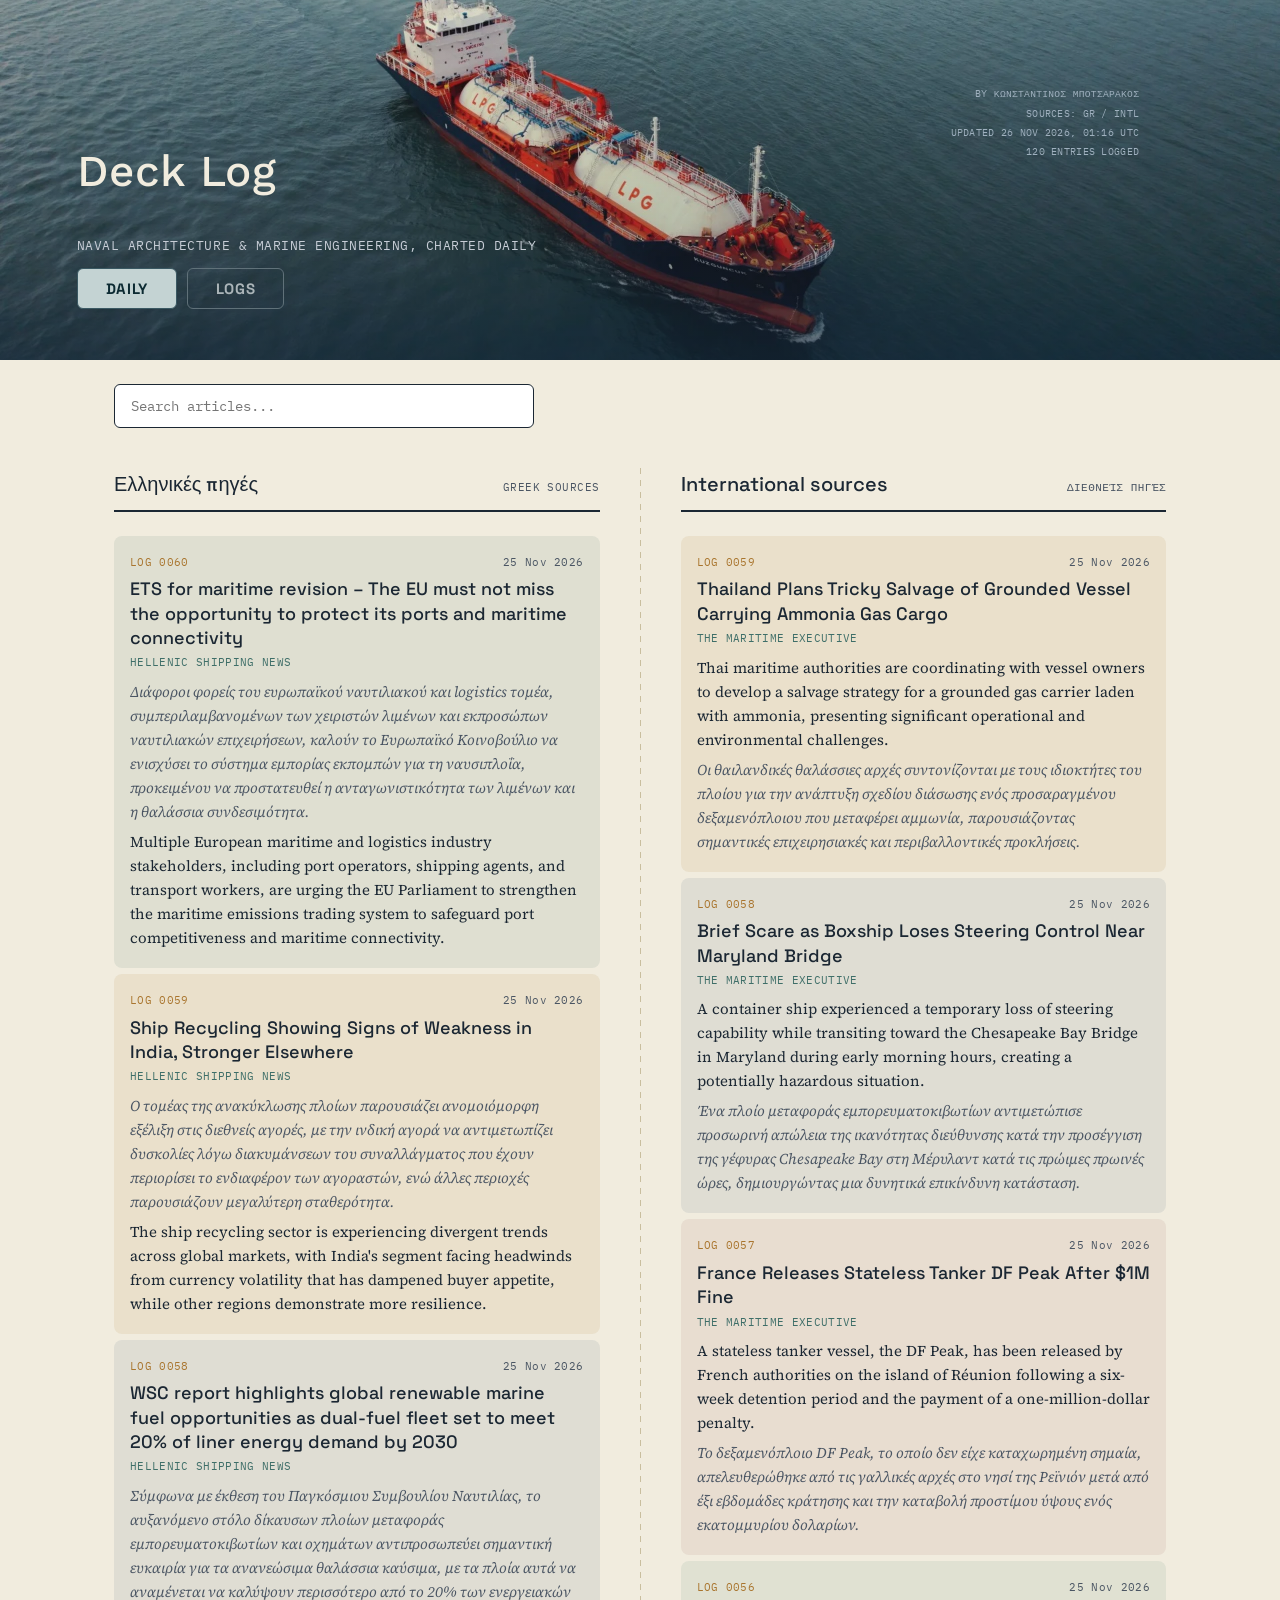
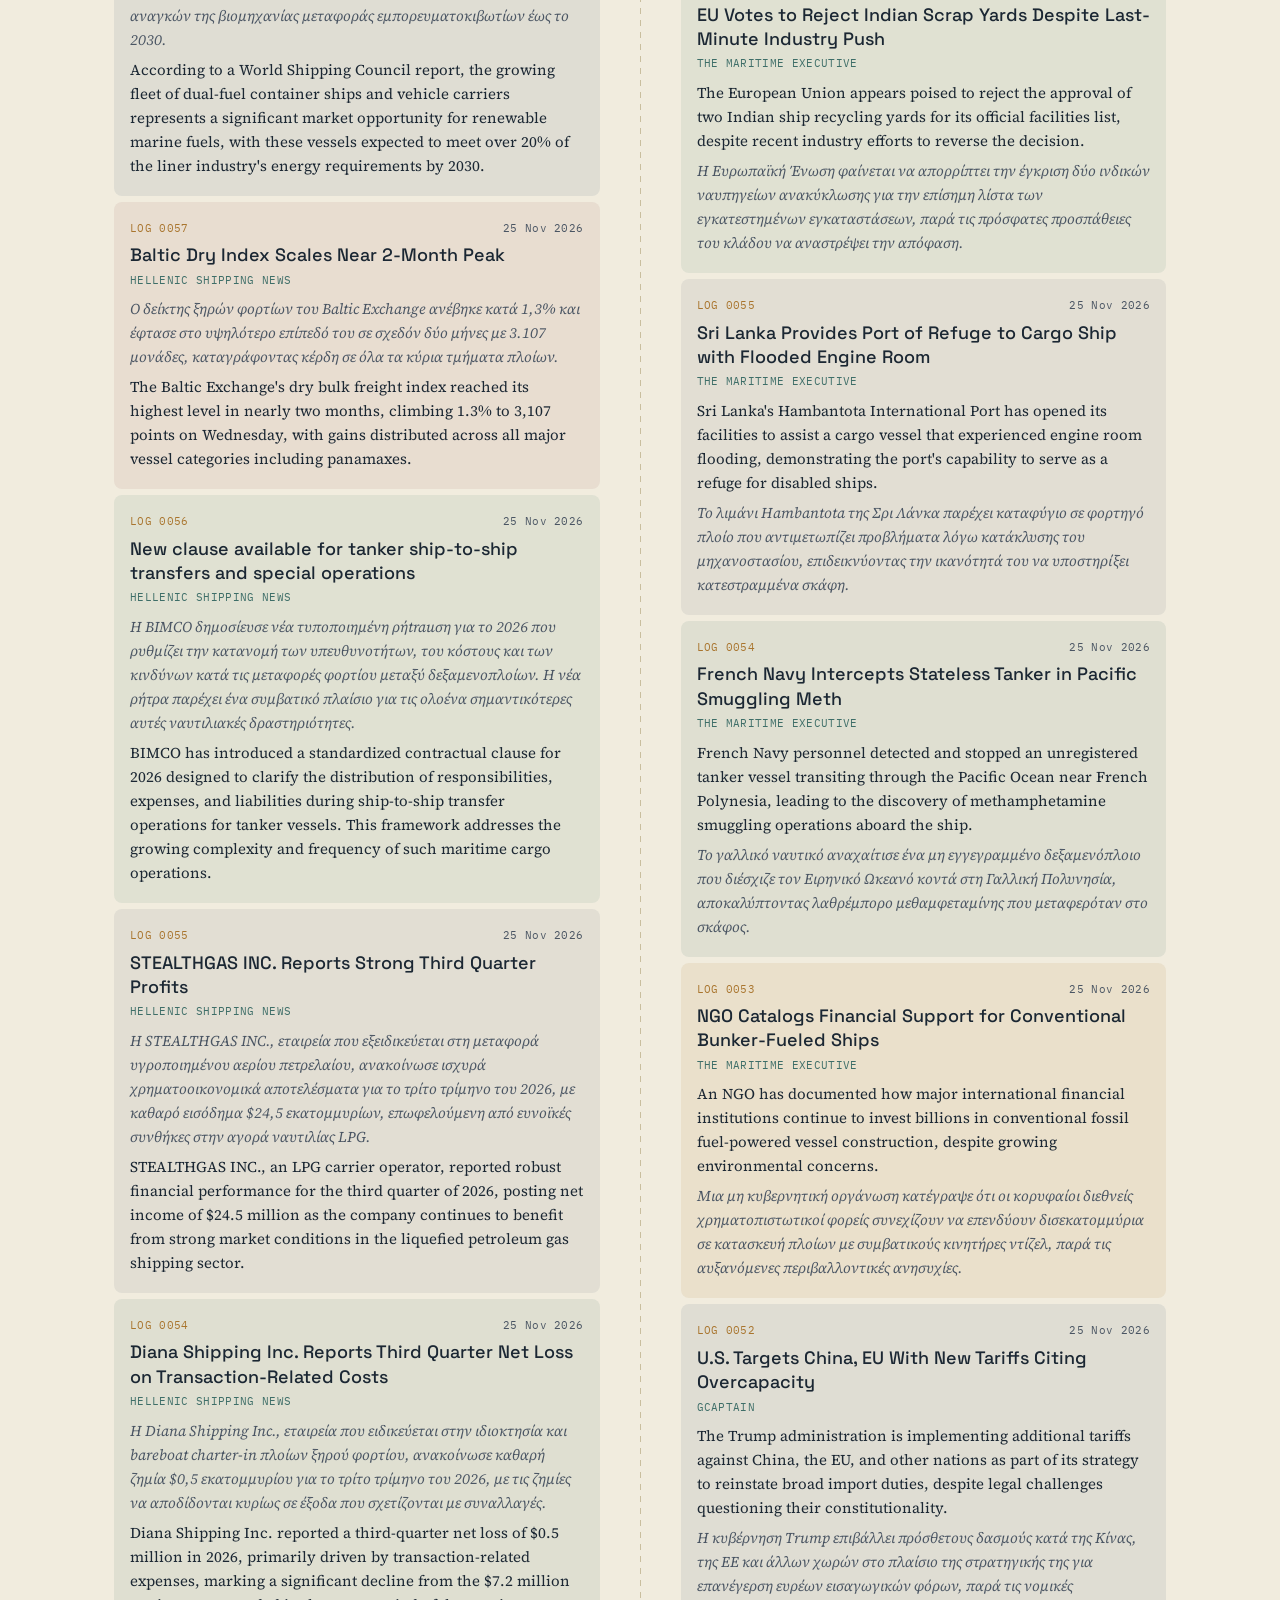
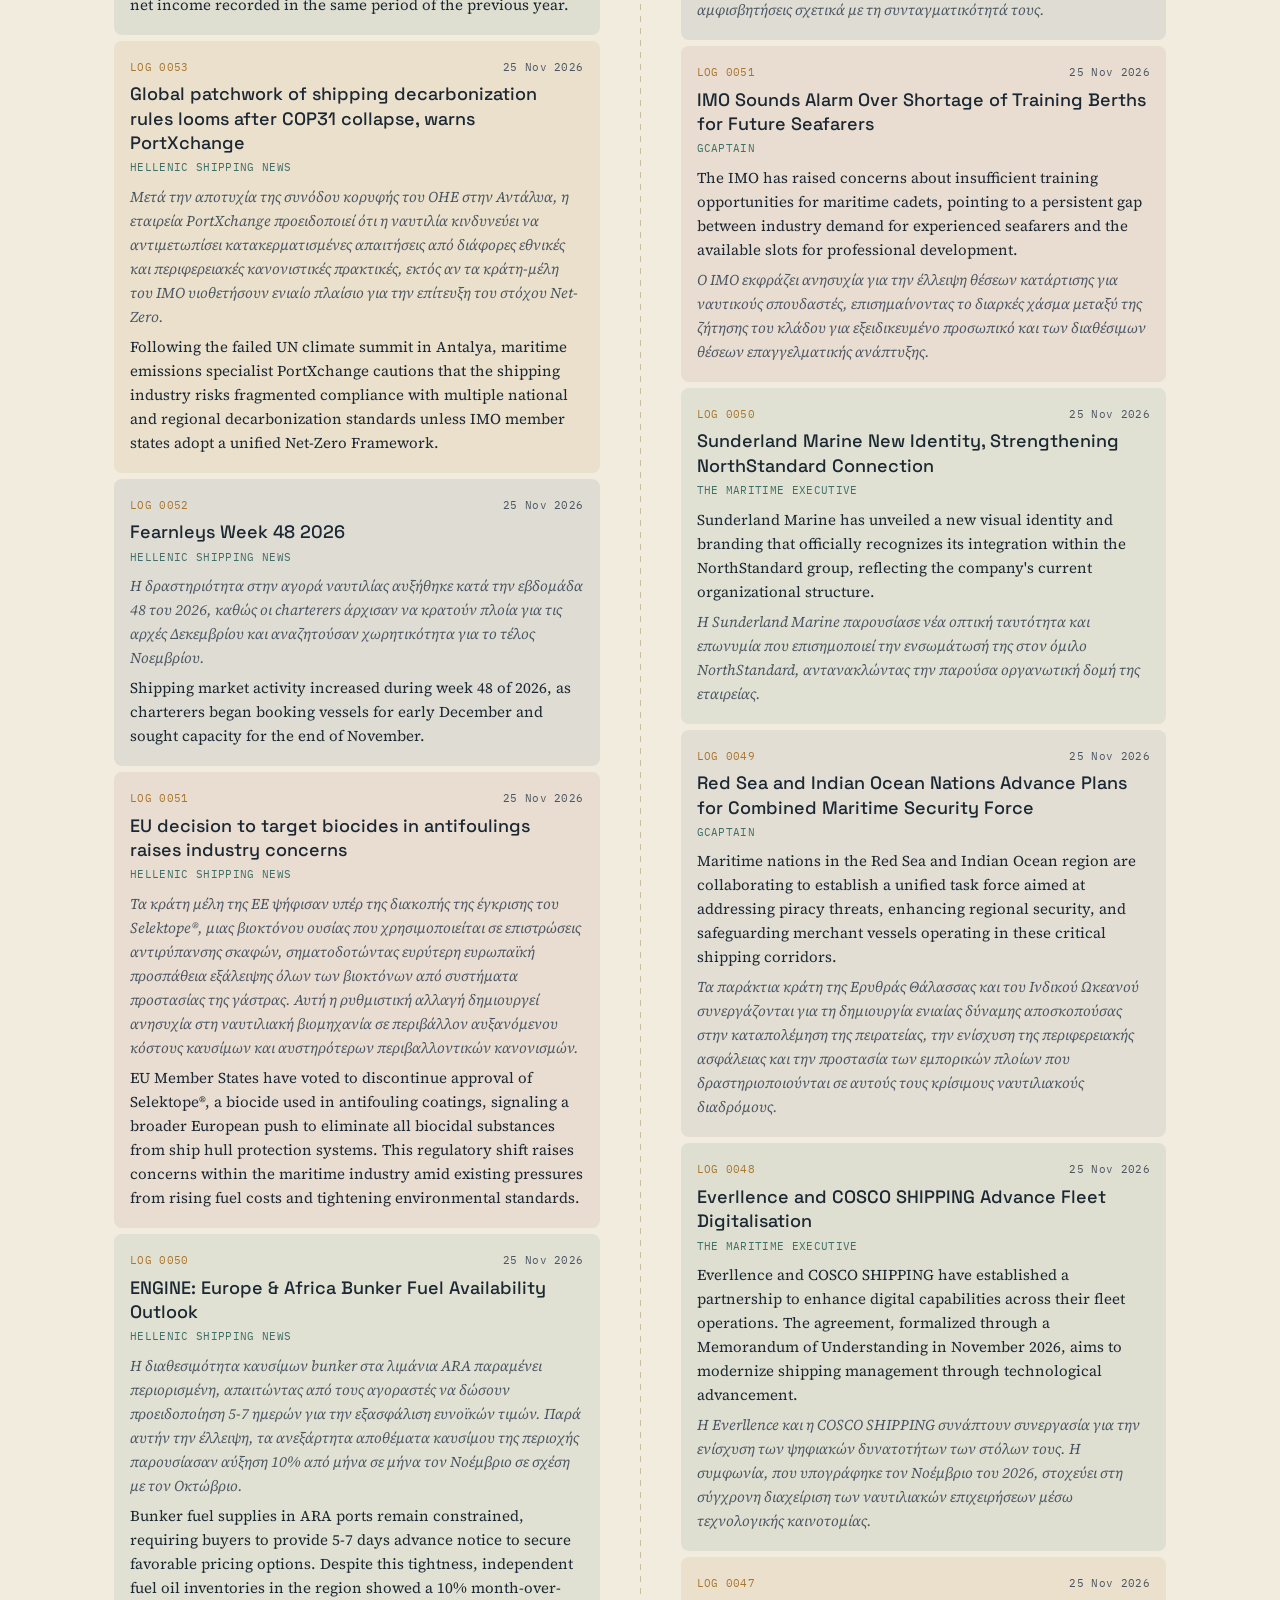
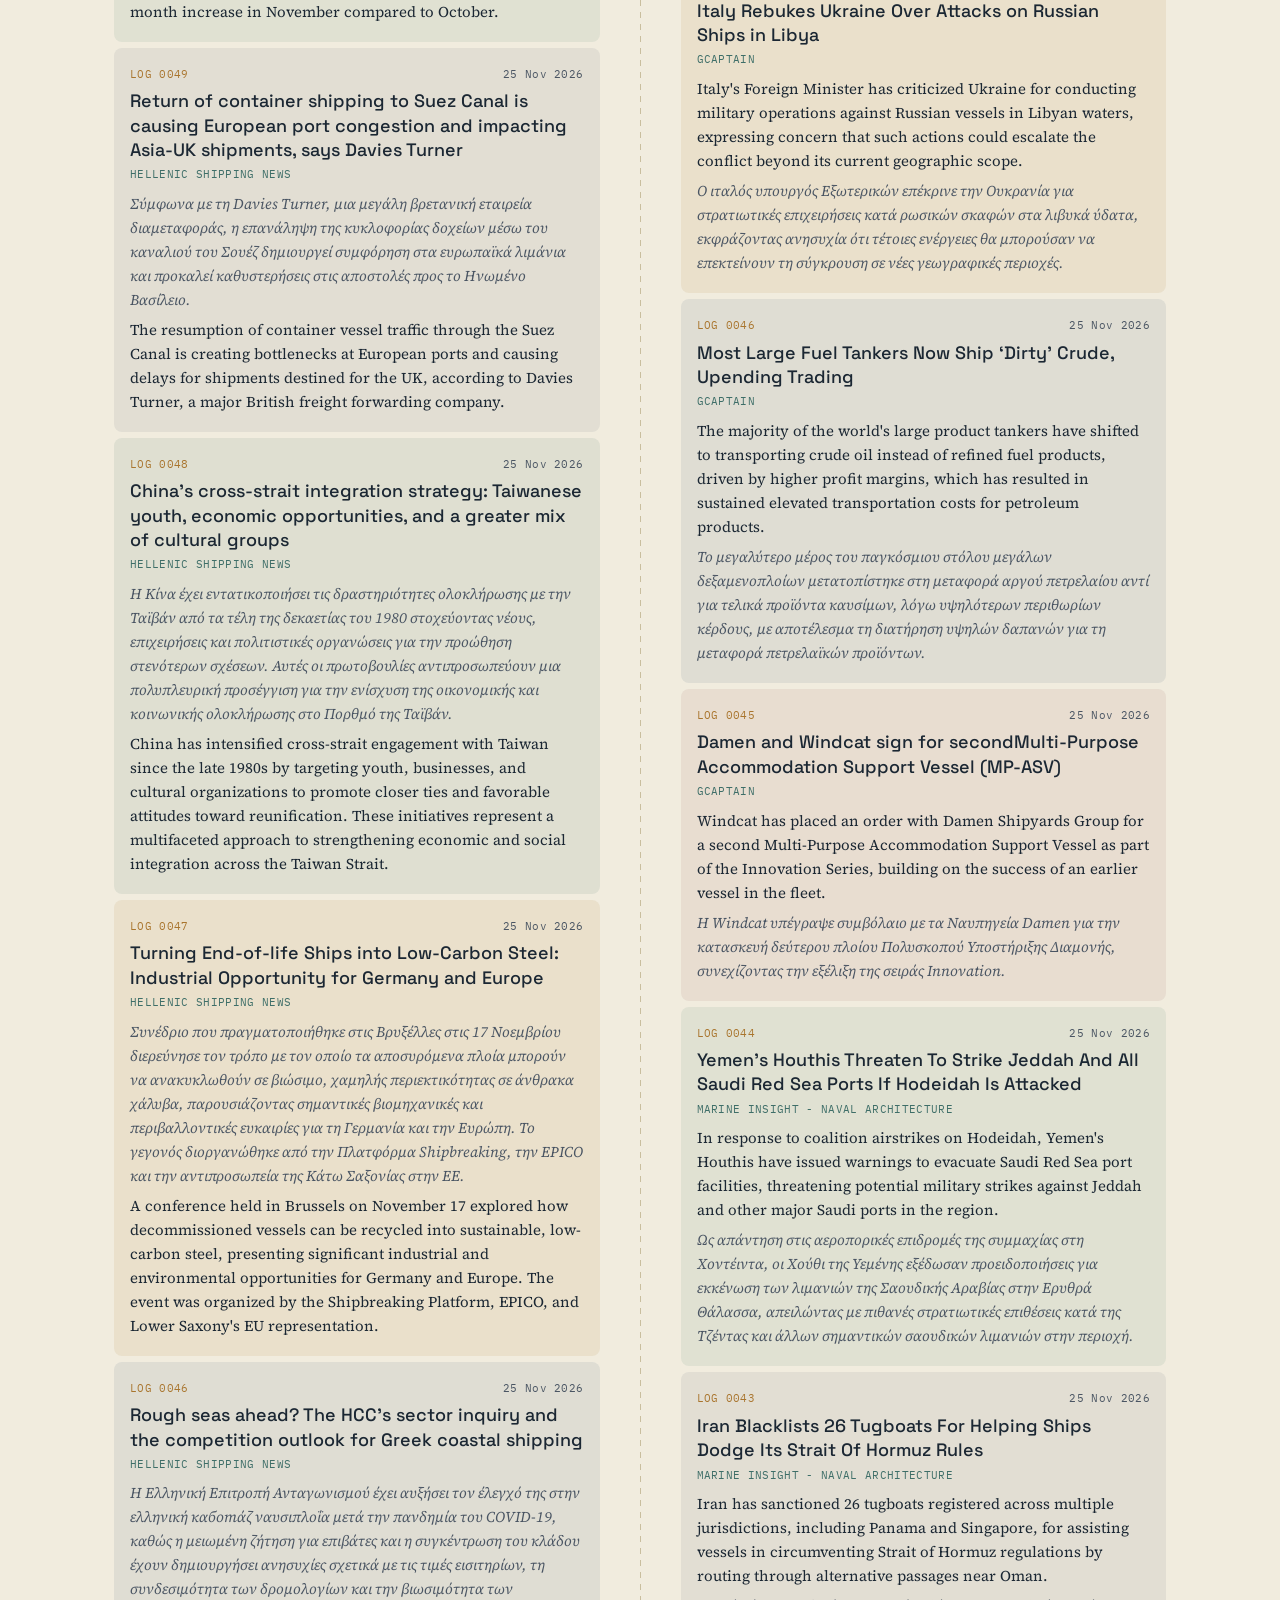
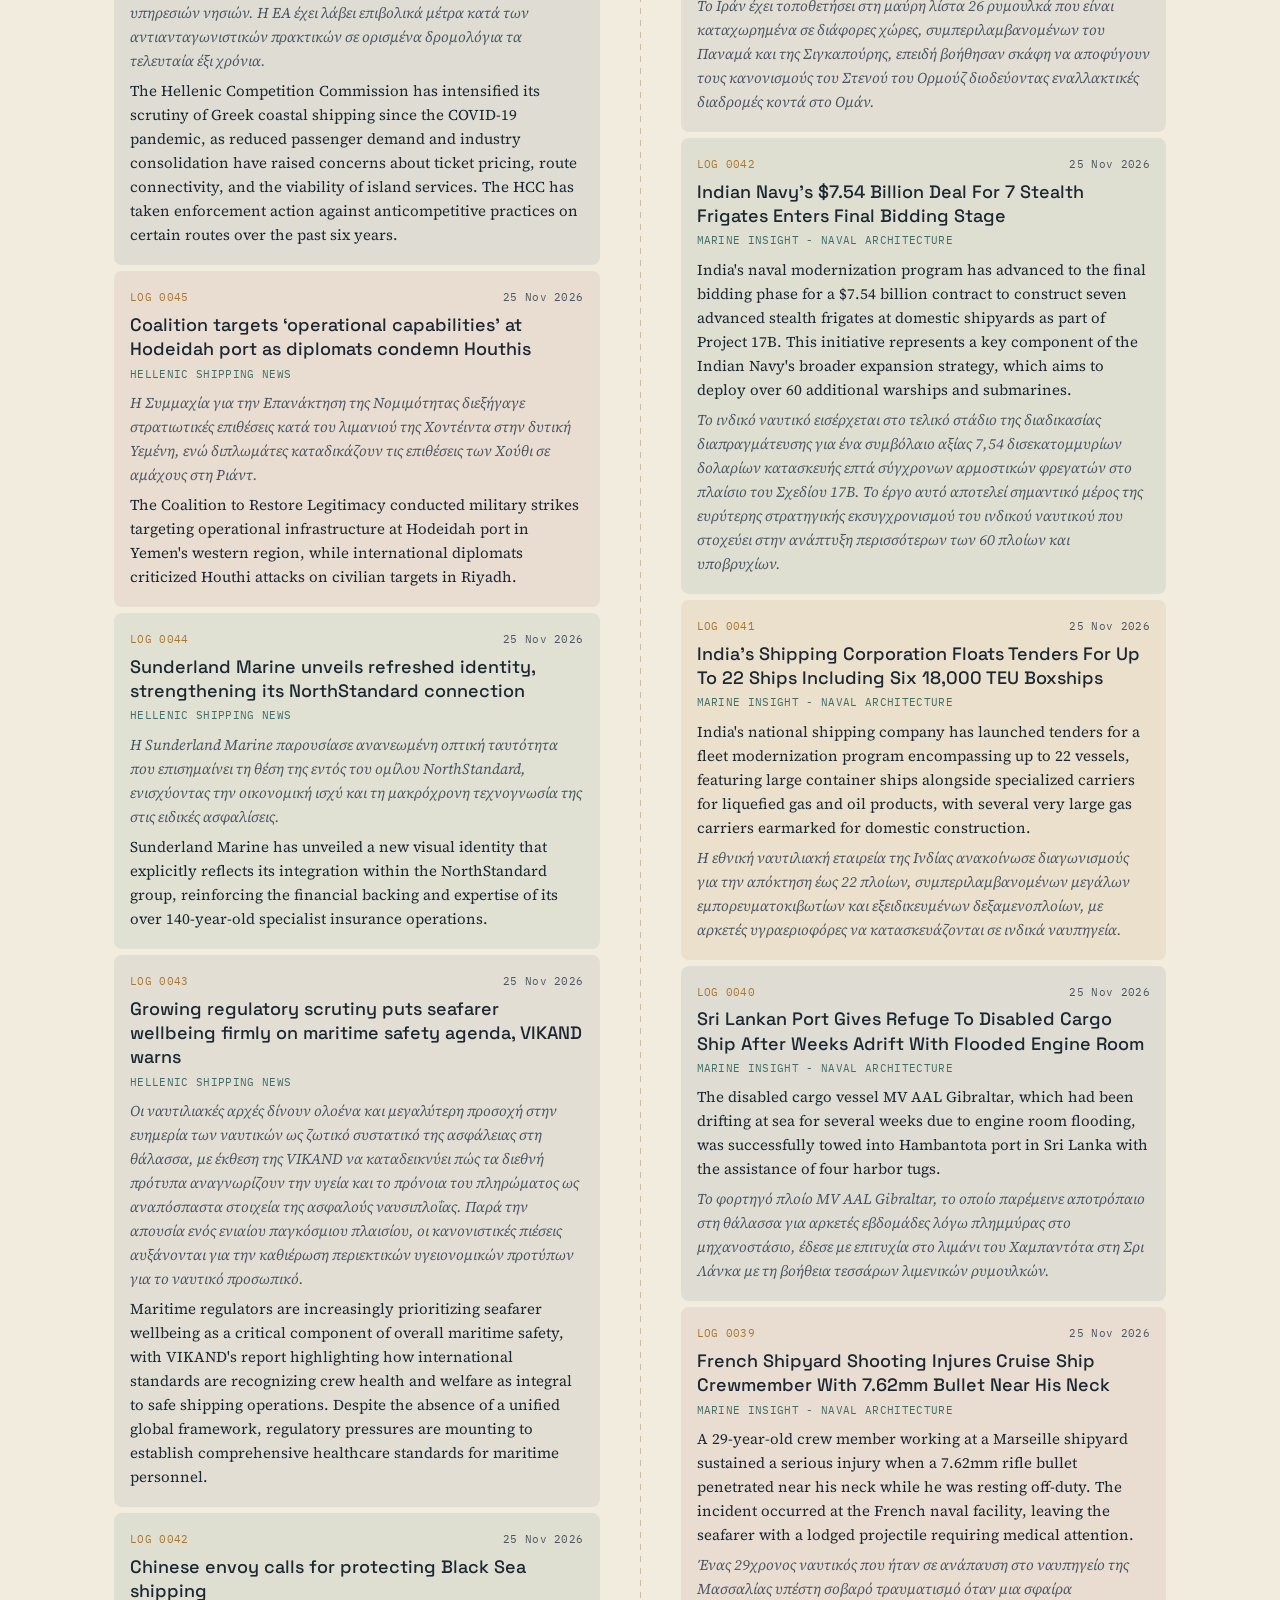
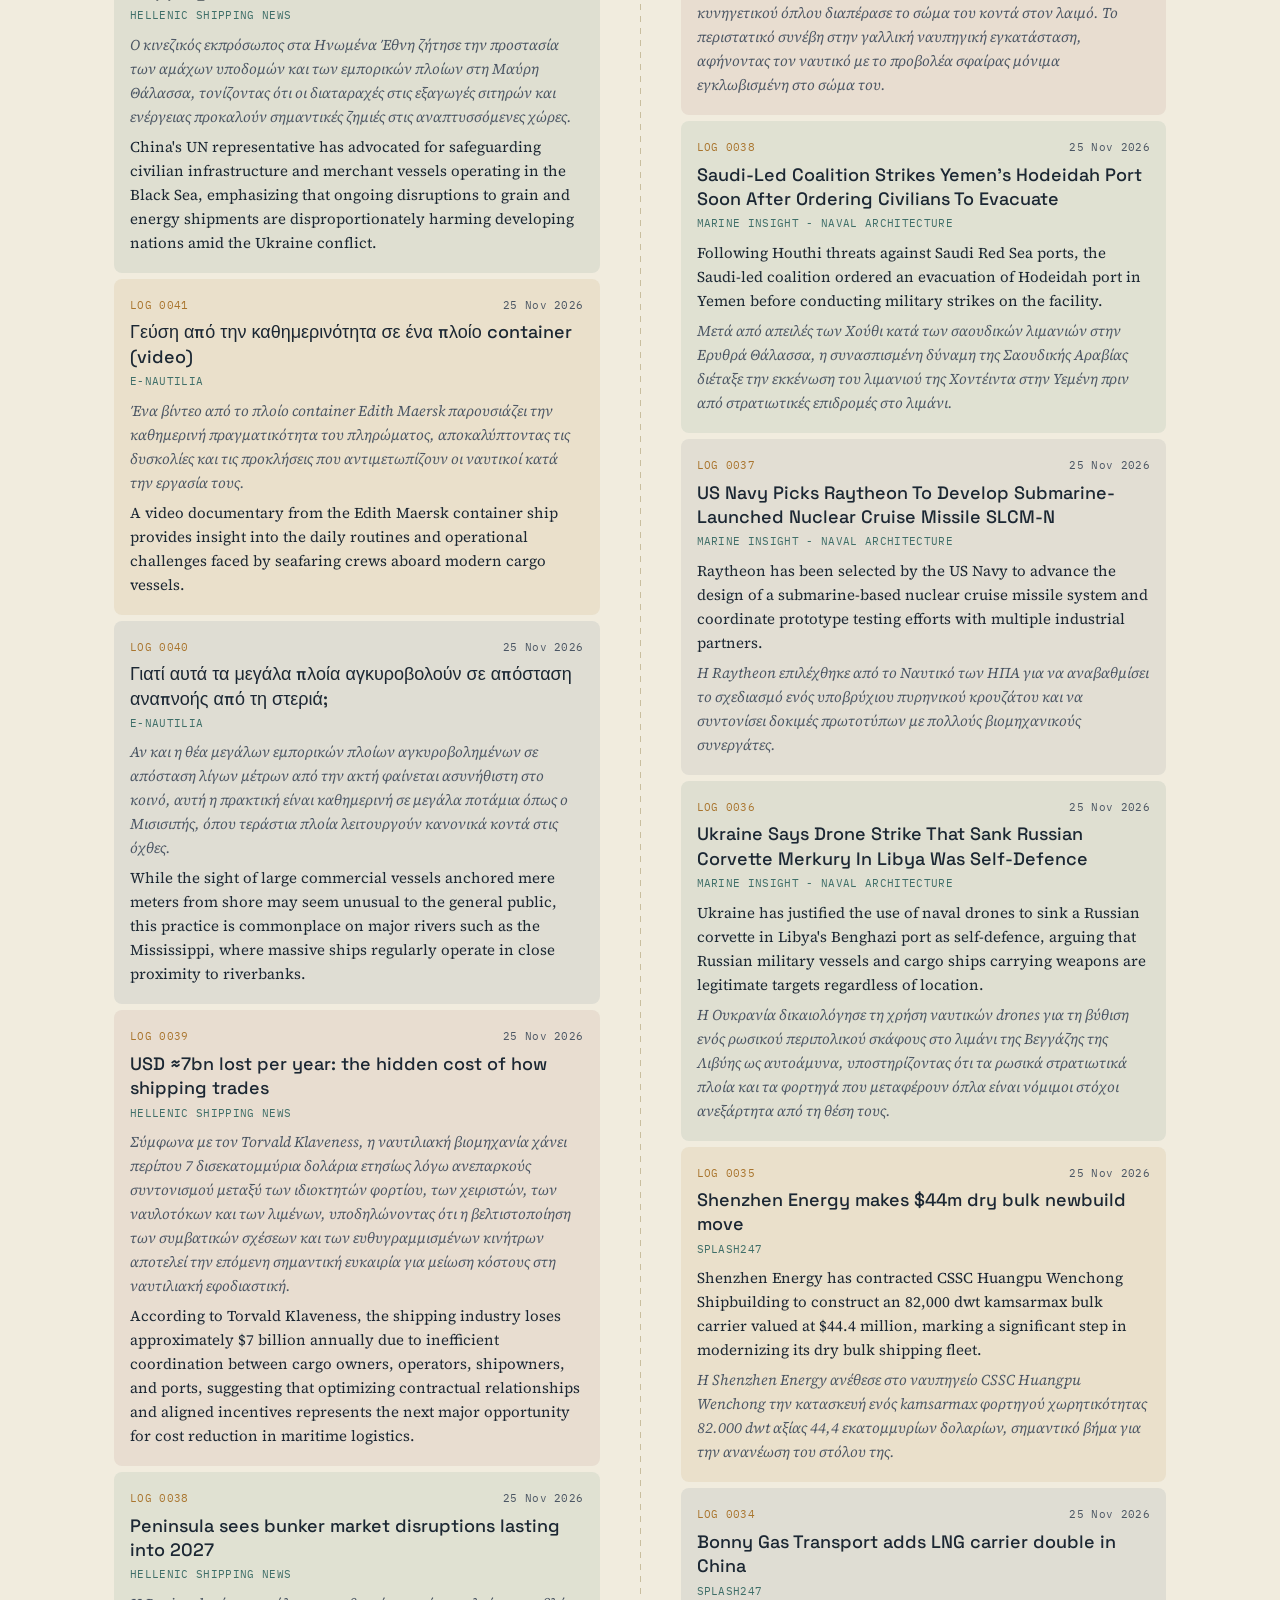
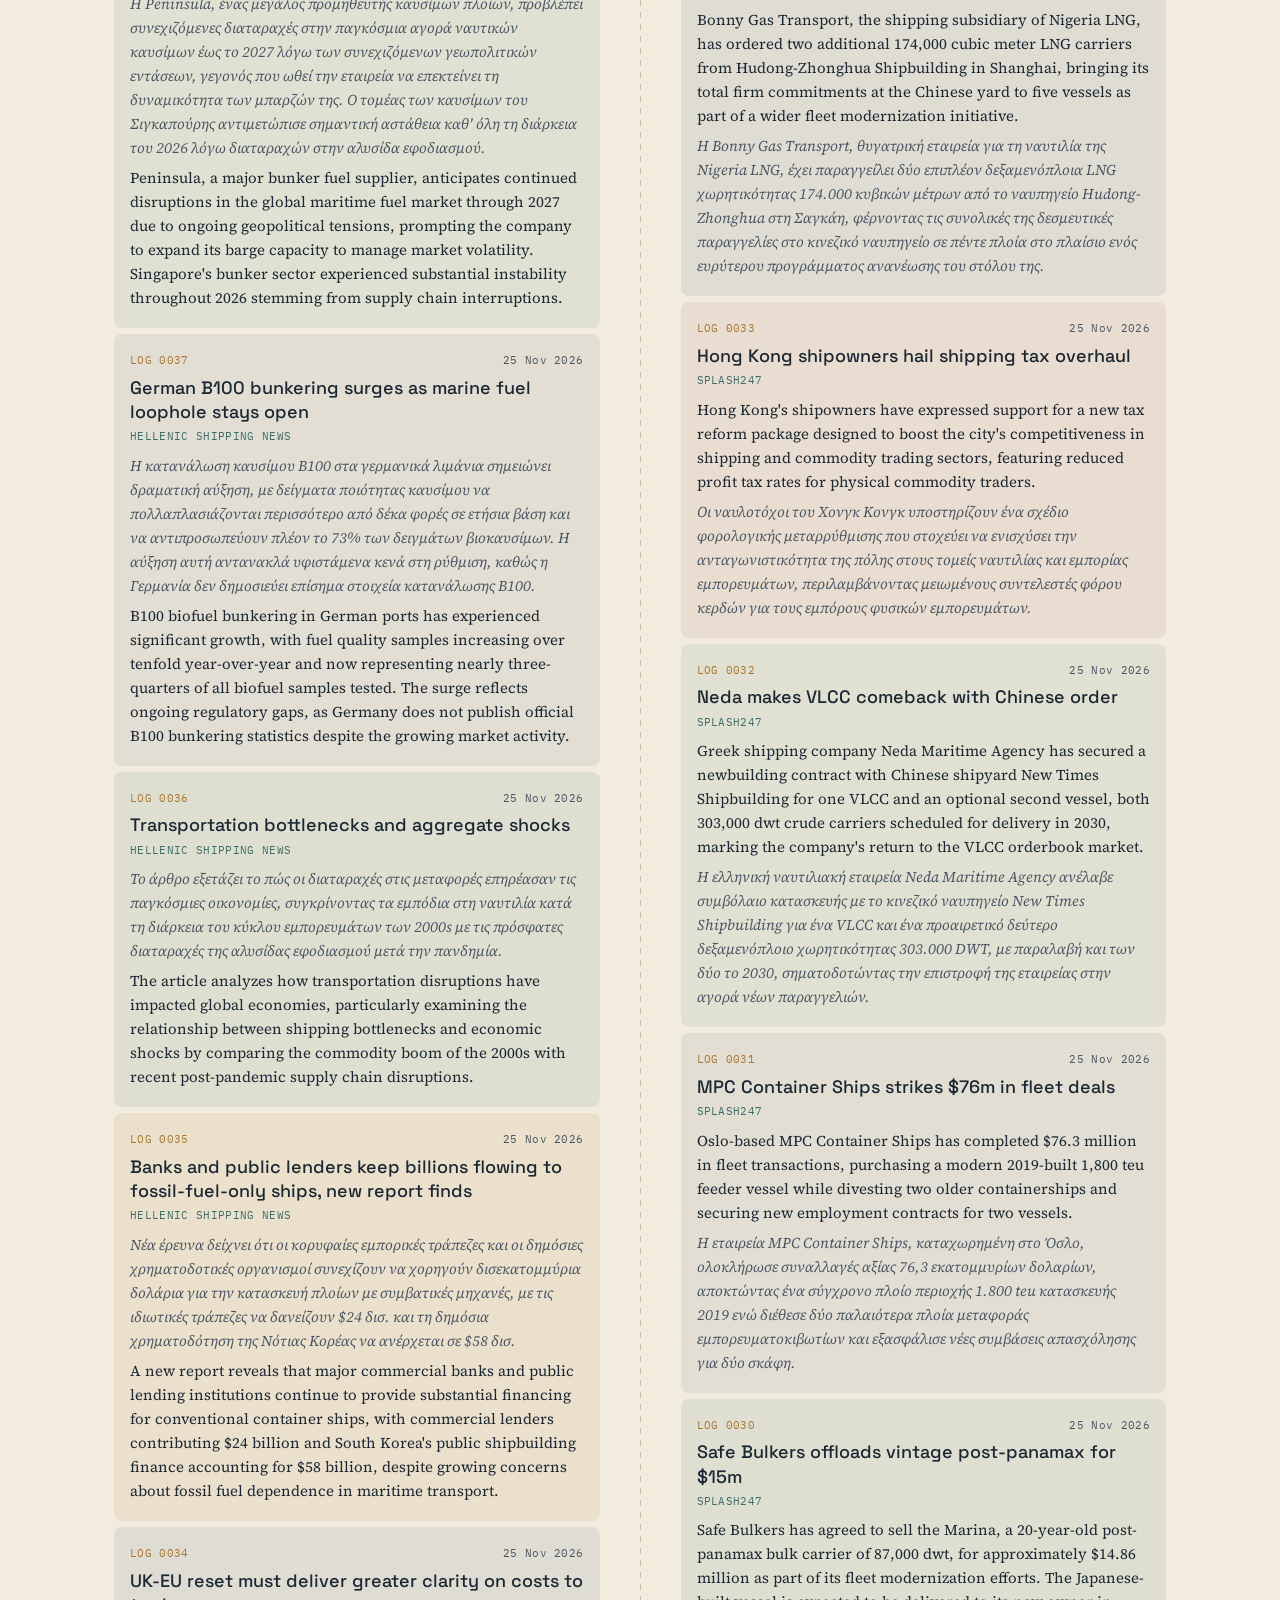
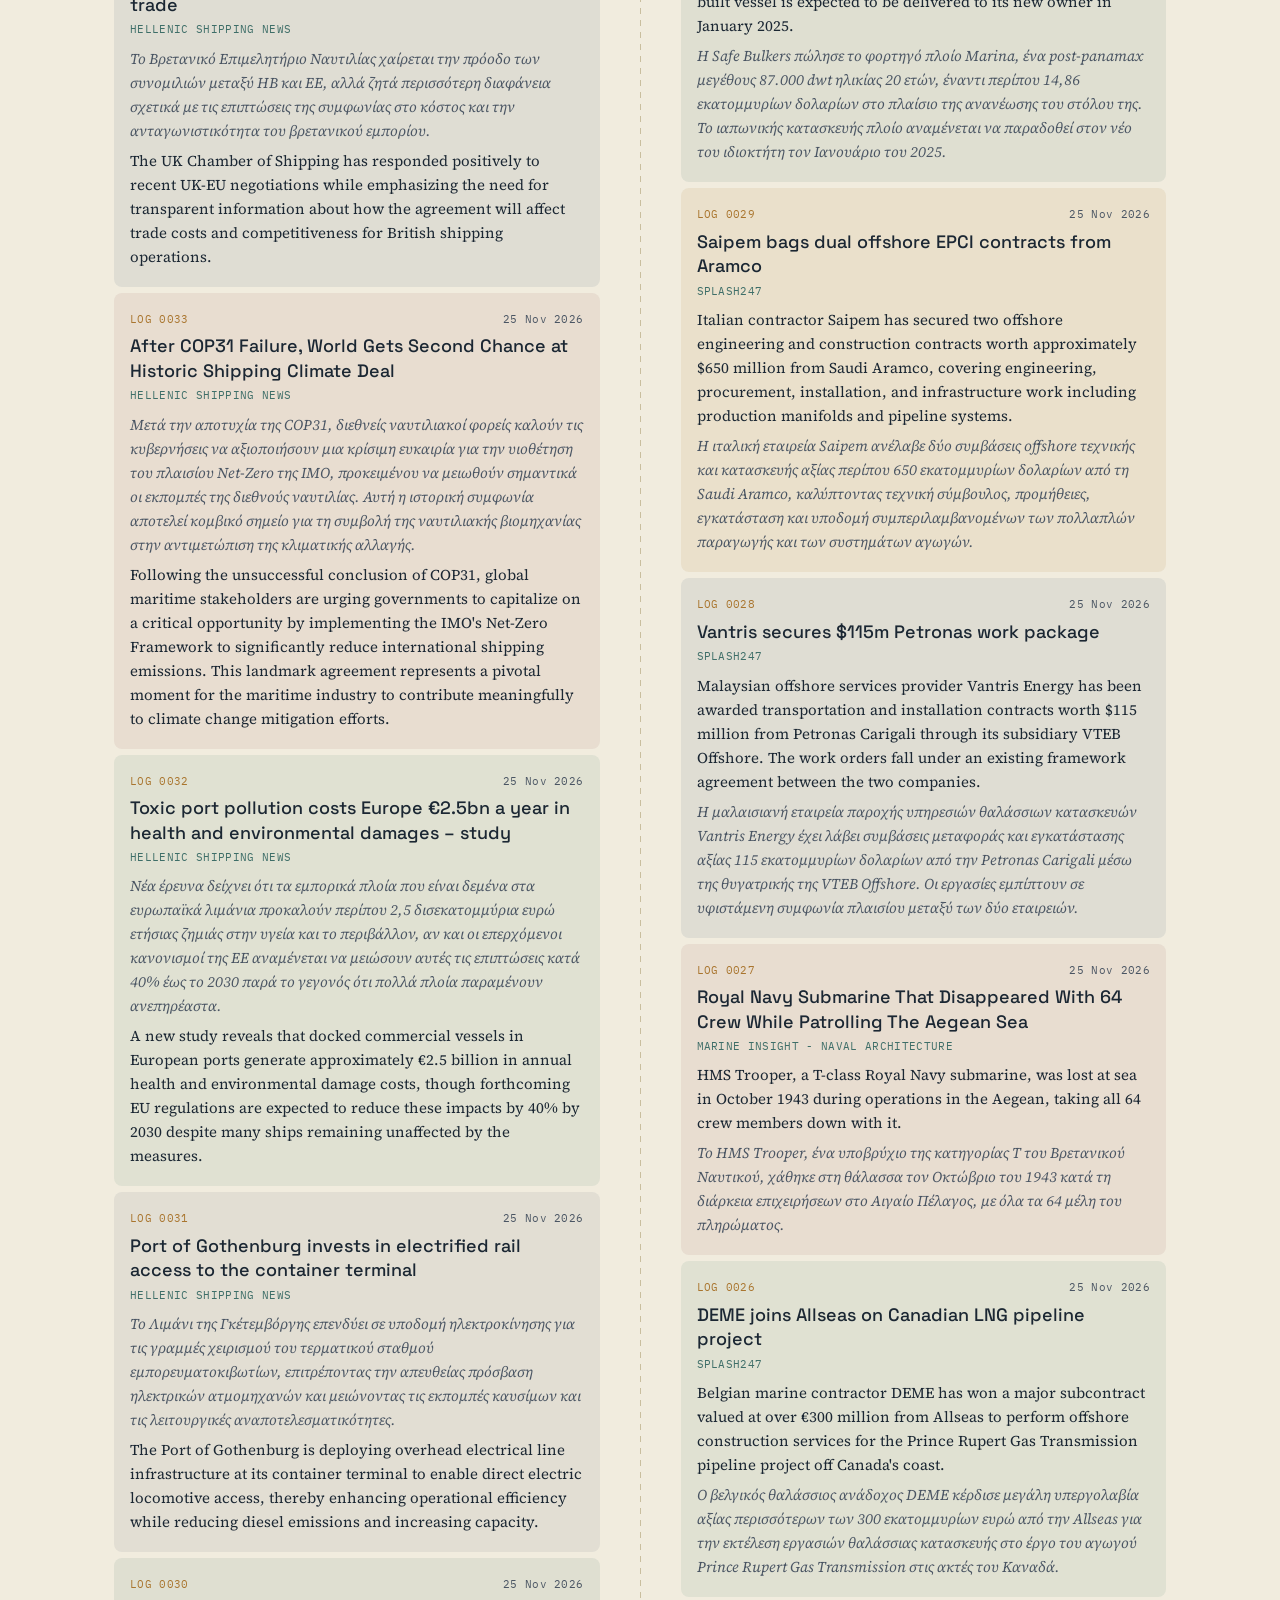
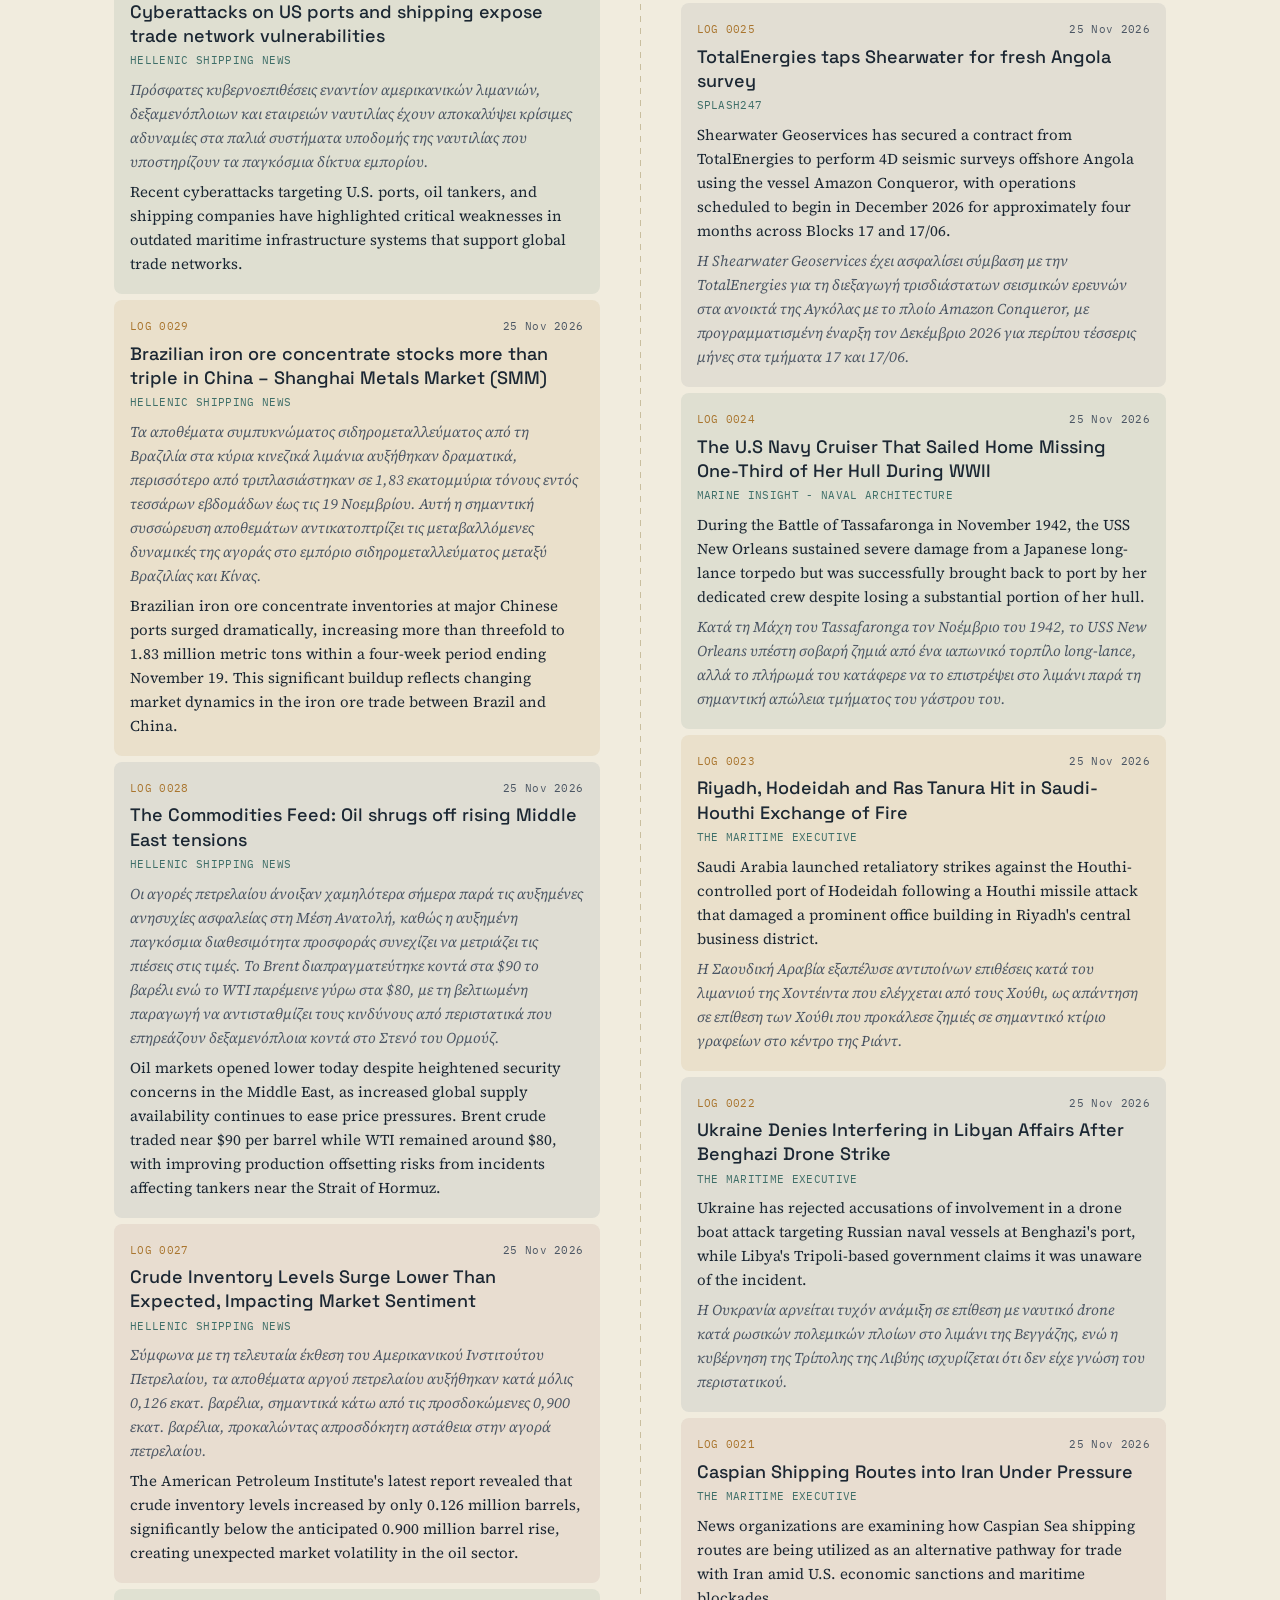
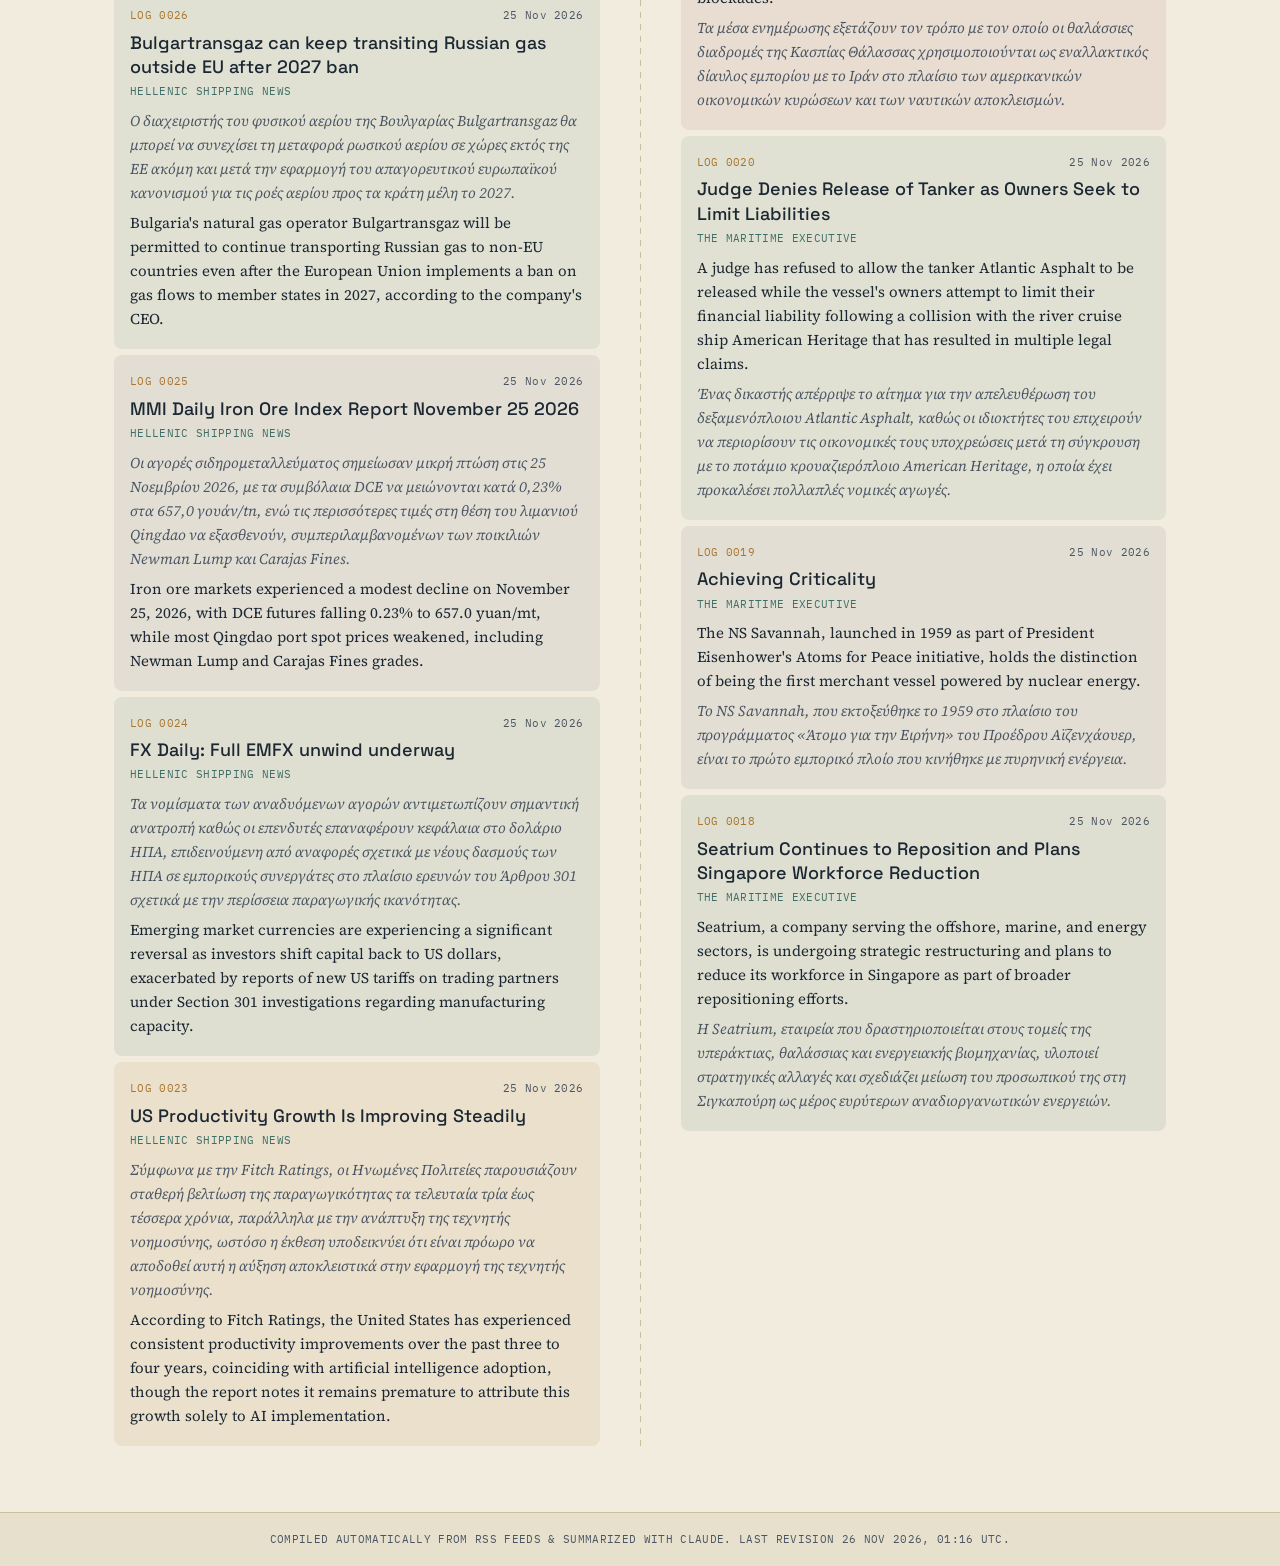
==== commit 9e0a856c: "Auto-update: fetch new articles and rebuild site" ====
--- a/docs/index.html
+++ b/docs/index.html
@@ -34,7 +34,7 @@
   <div class="titleblock-meta">
     <span>BY ΚΩΝΣΤΑΝΤΙΝΟΣ ΜΠΟΤΣΑΡΑΚΟΣ</span>
     <span>SOURCES: GR / INTL</span>
-    <span>UPDATED 25 Nov 2026, 16:22 UTC</span>
+    <span>UPDATED 26 Nov 2026, 01:16 UTC</span>
     <span>120 ENTRIES LOGGED</span>
   </div>
 
@@ -70,15 +70,246 @@
           <span class="entry-no">LOG 0060</span>
           <span class="entry-date">25 Nov 2026</span>
         </div>
+        <h3 class="entry-title"><a href="https://www.hellenicshippingnews.com/ets-for-maritime-revision-the-eu-must-not-miss-the-opportunity-to-protect-its-ports-and-maritime-connectivity/" target="_blank" rel="noopener">ETS for maritime revision – The EU must not miss the opportunity to protect its ports and maritime connectivity</a></h3>
+        <p class="entry-source">Hellenic Shipping News</p>
+        <p class="entry-summary summary-el">Διάφοροι φορείς του ευρωπαϊκού ναυτιλιακού και logistics τομέα, συμπεριλαμβανομένων των χειριστών λιμένων και εκπροσώπων ναυτιλιακών επιχειρήσεων, καλούν το Ευρωπαϊκό Κοινοβούλιο να ενισχύσει το σύστημα εμπορίας εκπομπών για τη ναυσιπλοΐα, προκειμένου να προστατευθεί η ανταγωνιστικότητα των λιμένων και η θαλάσσια συνδεσιμότητα.</p>
+        <p class="entry-summary summary-en">Multiple European maritime and logistics industry stakeholders, including port operators, shipping agents, and transport workers, are urging the EU Parliament to strengthen the maritime emissions trading system to safeguard port competitiveness and maritime connectivity.</p>
+      </article>
+      
+      <article class="entry hue-1" data-date="25 Nov 2026">
+        <div class="entry-meta">
+          <span class="entry-no">LOG 0059</span>
+          <span class="entry-date">25 Nov 2026</span>
+        </div>
+        <h3 class="entry-title"><a href="https://www.hellenicshippingnews.com/ship-recycling-showing-signs-of-weakness-in-india-stronger-elsewhere/" target="_blank" rel="noopener">Ship Recycling Showing Signs of Weakness in India, Stronger Elsewhere</a></h3>
+        <p class="entry-source">Hellenic Shipping News</p>
+        <p class="entry-summary summary-el">Ο τομέας της ανακύκλωσης πλοίων παρουσιάζει ανομοιόμορφη εξέλιξη στις διεθνείς αγορές, με την ινδική αγορά να αντιμετωπίζει δυσκολίες λόγω διακυμάνσεων του συναλλάγματος που έχουν περιορίσει το ενδιαφέρον των αγοραστών, ενώ άλλες περιοχές παρουσιάζουν μεγαλύτερη σταθερότητα.</p>
+        <p class="entry-summary summary-en">The ship recycling sector is experiencing divergent trends across global markets, with India's segment facing headwinds from currency volatility that has dampened buyer appetite, while other regions demonstrate more resilience.</p>
+      </article>
+      
+      <article class="entry hue-2" data-date="25 Nov 2026">
+        <div class="entry-meta">
+          <span class="entry-no">LOG 0058</span>
+          <span class="entry-date">25 Nov 2026</span>
+        </div>
+        <h3 class="entry-title"><a href="https://www.hellenicshippingnews.com/wsc-report-highlights-global-renewable-marine-fuel-opportunities-as-dual-fuel-fleet-set-to-meet-20-of-liner-energy-demand-by-2030/" target="_blank" rel="noopener">WSC report highlights global renewable marine fuel opportunities as dual-fuel fleet set to meet 20% of liner energy demand by 2030</a></h3>
+        <p class="entry-source">Hellenic Shipping News</p>
+        <p class="entry-summary summary-el">Σύμφωνα με έκθεση του Παγκόσμιου Συμβουλίου Ναυτιλίας, το αυξανόμενο στόλο δίκαυσων πλοίων μεταφοράς εμπορευματοκιβωτίων και οχημάτων αντιπροσωπεύει σημαντική ευκαιρία για τα ανανεώσιμα θαλάσσια καύσιμα, με τα πλοία αυτά να αναμένεται να καλύψουν περισσότερο από το 20% των ενεργειακών αναγκών της βιομηχανίας μεταφοράς εμπορευματοκιβωτίων έως το 2030.</p>
+        <p class="entry-summary summary-en">According to a World Shipping Council report, the growing fleet of dual-fuel container ships and vehicle carriers represents a significant market opportunity for renewable marine fuels, with these vessels expected to meet over 20% of the liner industry's energy requirements by 2030.</p>
+      </article>
+      
+      <article class="entry hue-3" data-date="25 Nov 2026">
+        <div class="entry-meta">
+          <span class="entry-no">LOG 0057</span>
+          <span class="entry-date">25 Nov 2026</span>
+        </div>
+        <h3 class="entry-title"><a href="https://www.hellenicshippingnews.com/baltic-dry-index-scales-near-2-month-peak/" target="_blank" rel="noopener">Baltic Dry Index Scales Near 2-Month Peak</a></h3>
+        <p class="entry-source">Hellenic Shipping News</p>
+        <p class="entry-summary summary-el">Ο δείκτης ξηρών φορτίων του Baltic Exchange ανέβηκε κατά 1,3% και έφτασε στο υψηλότερο επίπεδό του σε σχεδόν δύο μήνες με 3.107 μονάδες, καταγράφοντας κέρδη σε όλα τα κύρια τμήματα πλοίων.</p>
+        <p class="entry-summary summary-en">The Baltic Exchange's dry bulk freight index reached its highest level in nearly two months, climbing 1.3% to 3,107 points on Wednesday, with gains distributed across all major vessel categories including panamaxes.</p>
+      </article>
+      
+      <article class="entry hue-4" data-date="25 Nov 2026">
+        <div class="entry-meta">
+          <span class="entry-no">LOG 0056</span>
+          <span class="entry-date">25 Nov 2026</span>
+        </div>
+        <h3 class="entry-title"><a href="https://www.hellenicshippingnews.com/new-clause-available-for-tanker-ship-to-ship-transfers-and-special-operations/" target="_blank" rel="noopener">New clause available for tanker ship-to-ship transfers and special operations</a></h3>
+        <p class="entry-source">Hellenic Shipping News</p>
+        <p class="entry-summary summary-el">Η BIMCO δημοσίευσε νέα τυποποιημένη ρήtrauση για το 2026 που ρυθμίζει την κατανομή των υπευθυνοτήτων, του κόστους και των κινδύνων κατά τις μεταφορές φορτίου μεταξύ δεξαμενοπλοίων. Η νέα ρήτρα παρέχει ένα συμβατικό πλαίσιο για τις ολοένα σημαντικότερες αυτές ναυτιλιακές δραστηριότητες.</p>
+        <p class="entry-summary summary-en">BIMCO has introduced a standardized contractual clause for 2026 designed to clarify the distribution of responsibilities, expenses, and liabilities during ship-to-ship transfer operations for tanker vessels. This framework addresses the growing complexity and frequency of such maritime cargo operations.</p>
+      </article>
+      
+      <article class="entry hue-5" data-date="25 Nov 2026">
+        <div class="entry-meta">
+          <span class="entry-no">LOG 0055</span>
+          <span class="entry-date">25 Nov 2026</span>
+        </div>
+        <h3 class="entry-title"><a href="https://www.hellenicshippingnews.com/stealthgas-inc-reports-strong-third-quarter-profits/" target="_blank" rel="noopener">STEALTHGAS INC. Reports Strong Third Quarter Profits</a></h3>
+        <p class="entry-source">Hellenic Shipping News</p>
+        <p class="entry-summary summary-el">Η STEALTHGAS INC., εταιρεία που εξειδικεύεται στη μεταφορά υγροποιημένου αερίου πετρελαίου, ανακοίνωσε ισχυρά χρηματοοικονομικά αποτελέσματα για το τρίτο τρίμηνο του 2026, με καθαρό εισόδημα $24,5 εκατομμυρίων, επωφελούμενη από ευνοϊκές συνθήκες στην αγορά ναυτιλίας LPG.</p>
+        <p class="entry-summary summary-en">STEALTHGAS INC., an LPG carrier operator, reported robust financial performance for the third quarter of 2026, posting net income of $24.5 million as the company continues to benefit from strong market conditions in the liquefied petroleum gas shipping sector.</p>
+      </article>
+      
+      <article class="entry hue-0" data-date="25 Nov 2026">
+        <div class="entry-meta">
+          <span class="entry-no">LOG 0054</span>
+          <span class="entry-date">25 Nov 2026</span>
+        </div>
+        <h3 class="entry-title"><a href="https://www.hellenicshippingnews.com/diana-shipping-inc-reports-third-quarter-net-loss-on-transaction-related-costs/" target="_blank" rel="noopener">Diana Shipping Inc. Reports Third Quarter Net Loss on Transaction-Related Costs</a></h3>
+        <p class="entry-source">Hellenic Shipping News</p>
+        <p class="entry-summary summary-el">Η Diana Shipping Inc., εταιρεία που ειδικεύεται στην ιδιοκτησία και bareboat charter-in πλοίων ξηρού φορτίου, ανακοίνωσε καθαρή ζημία $0,5 εκατομμυρίου για το τρίτο τρίμηνο του 2026, με τις ζημίες να αποδίδονται κυρίως σε έξοδα που σχετίζονται με συναλλαγές.</p>
+        <p class="entry-summary summary-en">Diana Shipping Inc. reported a third-quarter net loss of $0.5 million in 2026, primarily driven by transaction-related expenses, marking a significant decline from the $7.2 million net income recorded in the same period of the previous year.</p>
+      </article>
+      
+      <article class="entry hue-1" data-date="25 Nov 2026">
+        <div class="entry-meta">
+          <span class="entry-no">LOG 0053</span>
+          <span class="entry-date">25 Nov 2026</span>
+        </div>
+        <h3 class="entry-title"><a href="https://www.hellenicshippingnews.com/global-patchwork-of-shipping-decarbonization-rules-looms-after-cop31-collapse-warns-portxchange/" target="_blank" rel="noopener">Global patchwork of shipping decarbonization rules looms after COP31 collapse, warns PortXchange</a></h3>
+        <p class="entry-source">Hellenic Shipping News</p>
+        <p class="entry-summary summary-el">Μετά την αποτυχία της συνόδου κορυφής του ΟΗΕ στην Αντάλυα, η εταιρεία PortXchange προειδοποιεί ότι η ναυτιλία κινδυνεύει να αντιμετωπίσει κατακερματισμένες απαιτήσεις από διάφορες εθνικές και περιφερειακές κανονιστικές πρακτικές, εκτός αν τα κράτη-μέλη του ΙΜΟ υιοθετήσουν ενιαίο πλαίσιο για την επίτευξη του στόχου Net-Zero.</p>
+        <p class="entry-summary summary-en">Following the failed UN climate summit in Antalya, maritime emissions specialist PortXchange cautions that the shipping industry risks fragmented compliance with multiple national and regional decarbonization standards unless IMO member states adopt a unified Net-Zero Framework.</p>
+      </article>
+      
+      <article class="entry hue-2" data-date="25 Nov 2026">
+        <div class="entry-meta">
+          <span class="entry-no">LOG 0052</span>
+          <span class="entry-date">25 Nov 2026</span>
+        </div>
+        <h3 class="entry-title"><a href="https://www.hellenicshippingnews.com/fearnleys-week-48-2026/" target="_blank" rel="noopener">Fearnleys Week 48 2026</a></h3>
+        <p class="entry-source">Hellenic Shipping News</p>
+        <p class="entry-summary summary-el">Η δραστηριότητα στην αγορά ναυτιλίας αυξήθηκε κατά την εβδομάδα 48 του 2026, καθώς οι charterers άρχισαν να κρατούν πλοία για τις αρχές Δεκεμβρίου και αναζητούσαν χωρητικότητα για το τέλος Νοεμβρίου.</p>
+        <p class="entry-summary summary-en">Shipping market activity increased during week 48 of 2026, as charterers began booking vessels for early December and sought capacity for the end of November. </p>
+      </article>
+      
+      <article class="entry hue-3" data-date="25 Nov 2026">
+        <div class="entry-meta">
+          <span class="entry-no">LOG 0051</span>
+          <span class="entry-date">25 Nov 2026</span>
+        </div>
+        <h3 class="entry-title"><a href="https://www.hellenicshippingnews.com/eu-decision-to-target-biocides-in-antifoulings-raises-industry-concerns/" target="_blank" rel="noopener">EU decision to target biocides in antifoulings raises industry concerns</a></h3>
+        <p class="entry-source">Hellenic Shipping News</p>
+        <p class="entry-summary summary-el">Τα κράτη μέλη της ΕΕ ψήφισαν υπέρ της διακοπής της έγκρισης του Selektope®, μιας βιοκτόνου ουσίας που χρησιμοποιείται σε επιστρώσεις αντιρύπανσης σκαφών, σηματοδοτώντας ευρύτερη ευρωπαϊκή προσπάθεια εξάλειψης όλων των βιοκτόνων από συστήματα προστασίας της γάστρας. Αυτή η ρυθμιστική αλλαγή δημιουργεί ανησυχία στη ναυτιλιακή βιομηχανία σε περιβάλλον αυξανόμενου κόστους καυσίμων και αυστηρότερων περιβαλλοντικών κανονισμών.</p>
+        <p class="entry-summary summary-en">EU Member States have voted to discontinue approval of Selektope®, a biocide used in antifouling coatings, signaling a broader European push to eliminate all biocidal substances from ship hull protection systems. This regulatory shift raises concerns within the maritime industry amid existing pressures from rising fuel costs and tightening environmental standards.</p>
+      </article>
+      
+      <article class="entry hue-4" data-date="25 Nov 2026">
+        <div class="entry-meta">
+          <span class="entry-no">LOG 0050</span>
+          <span class="entry-date">25 Nov 2026</span>
+        </div>
+        <h3 class="entry-title"><a href="https://www.hellenicshippingnews.com/engine-europe-africa-bunker-fuel-availability-outlook-209/" target="_blank" rel="noopener">ENGINE: Europe & Africa Bunker Fuel Availability Outlook</a></h3>
+        <p class="entry-source">Hellenic Shipping News</p>
+        <p class="entry-summary summary-el">Η διαθεσιμότητα καυσίμων bunker στα λιμάνια ARA παραμένει περιορισμένη, απαιτώντας από τους αγοραστές να δώσουν προειδοποίηση 5-7 ημερών για την εξασφάλιση ευνοϊκών τιμών. Παρά αυτήν την έλλειψη, τα ανεξάρτητα αποθέματα καυσίμου της περιοχής παρουσίασαν αύξηση 10% από μήνα σε μήνα τον Νοέμβριο σε σχέση με τον Οκτώβριο.</p>
+        <p class="entry-summary summary-en">Bunker fuel supplies in ARA ports remain constrained, requiring buyers to provide 5-7 days advance notice to secure favorable pricing options. Despite this tightness, independent fuel oil inventories in the region showed a 10% month-over-month increase in November compared to October.</p>
+      </article>
+      
+      <article class="entry hue-5" data-date="25 Nov 2026">
+        <div class="entry-meta">
+          <span class="entry-no">LOG 0049</span>
+          <span class="entry-date">25 Nov 2026</span>
+        </div>
+        <h3 class="entry-title"><a href="https://www.hellenicshippingnews.com/return-of-container-shipping-to-suez-canal-is-causing-european-port-congestion-and-impacting-asia-uk-shipments-says-davies-turner/" target="_blank" rel="noopener">Return of container shipping to Suez Canal is causing European port congestion and impacting Asia-UK shipments, says Davies Turner</a></h3>
+        <p class="entry-source">Hellenic Shipping News</p>
+        <p class="entry-summary summary-el">Σύμφωνα με τη Davies Turner, μια μεγάλη βρετανική εταιρεία διαμεταφοράς, η επανάληψη της κυκλοφορίας δοχείων μέσω του καναλιού του Σουέζ δημιουργεί συμφόρηση στα ευρωπαϊκά λιμάνια και προκαλεί καθυστερήσεις στις αποστολές προς το Ηνωμένο Βασίλειο.</p>
+        <p class="entry-summary summary-en">The resumption of container vessel traffic through the Suez Canal is creating bottlenecks at European ports and causing delays for shipments destined for the UK, according to Davies Turner, a major British freight forwarding company.</p>
+      </article>
+      
+      <article class="entry hue-0" data-date="25 Nov 2026">
+        <div class="entry-meta">
+          <span class="entry-no">LOG 0048</span>
+          <span class="entry-date">25 Nov 2026</span>
+        </div>
+        <h3 class="entry-title"><a href="https://www.hellenicshippingnews.com/chinas-cross-strait-integration-strategy-taiwanese-youth-economic-opportunities-and-a-greater-mix-of-cultural-groups/" target="_blank" rel="noopener">China’s cross-strait integration strategy: Taiwanese youth, economic opportunities, and a greater mix of cultural groups</a></h3>
+        <p class="entry-source">Hellenic Shipping News</p>
+        <p class="entry-summary summary-el">Η Κίνα έχει εντατικοποιήσει τις δραστηριότητες ολοκλήρωσης με την Ταϊβάν από τα τέλη της δεκαετίας του 1980 στοχεύοντας νέους, επιχειρήσεις και πολιτιστικές οργανώσεις για την προώθηση στενότερων σχέσεων. Αυτές οι πρωτοβουλίες αντιπροσωπεύουν μια πολυπλευρική προσέγγιση για την ενίσχυση της οικονομικής και κοινωνικής ολοκλήρωσης στο Πορθμό της Ταϊβάν.</p>
+        <p class="entry-summary summary-en">China has intensified cross-strait engagement with Taiwan since the late 1980s by targeting youth, businesses, and cultural organizations to promote closer ties and favorable attitudes toward reunification. These initiatives represent a multifaceted approach to strengthening economic and social integration across the Taiwan Strait.</p>
+      </article>
+      
+      <article class="entry hue-1" data-date="25 Nov 2026">
+        <div class="entry-meta">
+          <span class="entry-no">LOG 0047</span>
+          <span class="entry-date">25 Nov 2026</span>
+        </div>
+        <h3 class="entry-title"><a href="https://www.hellenicshippingnews.com/turning-end-of-life-ships-into-low-carbon-steel-industrial-opportunity-for-germany-and-europe/" target="_blank" rel="noopener">Turning End-of-life Ships into Low-Carbon Steel: Industrial Opportunity for Germany and Europe</a></h3>
+        <p class="entry-source">Hellenic Shipping News</p>
+        <p class="entry-summary summary-el">Συνέδριο που πραγματοποιήθηκε στις Βρυξέλλες στις 17 Νοεμβρίου διερεύνησε τον τρόπο με τον οποίο τα αποσυρόμενα πλοία μπορούν να ανακυκλωθούν σε βιώσιμο, χαμηλής περιεκτικότητας σε άνθρακα χάλυβα, παρουσιάζοντας σημαντικές βιομηχανικές και περιβαλλοντικές ευκαιρίες για τη Γερμανία και την Ευρώπη. Το γεγονός διοργανώθηκε από την Πλατφόρμα Shipbreaking, την EPICO και την αντιπροσωπεία της Κάτω Σαξονίας στην ΕΕ.</p>
+        <p class="entry-summary summary-en">A conference held in Brussels on November 17 explored how decommissioned vessels can be recycled into sustainable, low-carbon steel, presenting significant industrial and environmental opportunities for Germany and Europe. The event was organized by the Shipbreaking Platform, EPICO, and Lower Saxony's EU representation.</p>
+      </article>
+      
+      <article class="entry hue-2" data-date="25 Nov 2026">
+        <div class="entry-meta">
+          <span class="entry-no">LOG 0046</span>
+          <span class="entry-date">25 Nov 2026</span>
+        </div>
+        <h3 class="entry-title"><a href="https://www.hellenicshippingnews.com/rough-seas-ahead-the-hccs-sector-inquiry-and-the-competition-outlook-for-greek-coastal-shipping/" target="_blank" rel="noopener">Rough seas ahead? The HCC’s sector inquiry and the competition outlook for Greek coastal shipping</a></h3>
+        <p class="entry-source">Hellenic Shipping News</p>
+        <p class="entry-summary summary-el">Η Ελληνική Επιτροπή Ανταγωνισμού έχει αυξήσει τον έλεγχό της στην ελληνική καботάζ ναυσιπλοΐα μετά την πανδημία του COVID-19, καθώς η μειωμένη ζήτηση για επιβάτες και η συγκέντρωση του κλάδου έχουν δημιουργήσει ανησυχίες σχετικά με τις τιμές εισιτηρίων, τη συνδεσιμότητα των δρομολογίων και την βιωσιμότητα των υπηρεσιών νησιών. Η ΕΑ έχει λάβει επιβολικά μέτρα κατά των αντιανταγωνιστικών πρακτικών σε ορισμένα δρομολόγια τα τελευταία έξι χρόνια.</p>
+        <p class="entry-summary summary-en">The Hellenic Competition Commission has intensified its scrutiny of Greek coastal shipping since the COVID-19 pandemic, as reduced passenger demand and industry consolidation have raised concerns about ticket pricing, route connectivity, and the viability of island services. The HCC has taken enforcement action against anticompetitive practices on certain routes over the past six years.</p>
+      </article>
+      
+      <article class="entry hue-3" data-date="25 Nov 2026">
+        <div class="entry-meta">
+          <span class="entry-no">LOG 0045</span>
+          <span class="entry-date">25 Nov 2026</span>
+        </div>
+        <h3 class="entry-title"><a href="https://www.hellenicshippingnews.com/coalition-targets-operational-capabilities-at-hodeidah-port-as-diplomats-condemn-houthis/" target="_blank" rel="noopener">Coalition targets ‘operational capabilities’ at Hodeidah port as diplomats condemn Houthis</a></h3>
+        <p class="entry-source">Hellenic Shipping News</p>
+        <p class="entry-summary summary-el">Η Συμμαχία για την Επανάκτηση της Νομιμότητας διεξήγαγε στρατιωτικές επιθέσεις κατά του λιμανιού της Χοντέιντα στην δυτική Υεμένη, ενώ διπλωμάτες καταδικάζουν τις επιθέσεις των Χούθι σε αμάχους στη Ριάντ.</p>
+        <p class="entry-summary summary-en">The Coalition to Restore Legitimacy conducted military strikes targeting operational infrastructure at Hodeidah port in Yemen's western region, while international diplomats criticized Houthi attacks on civilian targets in Riyadh.</p>
+      </article>
+      
+      <article class="entry hue-4" data-date="25 Nov 2026">
+        <div class="entry-meta">
+          <span class="entry-no">LOG 0044</span>
+          <span class="entry-date">25 Nov 2026</span>
+        </div>
+        <h3 class="entry-title"><a href="https://www.hellenicshippingnews.com/sunderland-marine-unveils-refreshed-identity-strengthening-its-northstandard-connection/" target="_blank" rel="noopener">Sunderland Marine unveils refreshed identity, strengthening its NorthStandard connection</a></h3>
+        <p class="entry-source">Hellenic Shipping News</p>
+        <p class="entry-summary summary-el">Η Sunderland Marine παρουσίασε ανανεωμένη οπτική ταυτότητα που επισημαίνει τη θέση της εντός του ομίλου NorthStandard, ενισχύοντας την οικονομική ισχύ και τη μακρόχρονη τεχνογνωσία της στις ειδικές ασφαλίσεις.</p>
+        <p class="entry-summary summary-en">Sunderland Marine has unveiled a new visual identity that explicitly reflects its integration within the NorthStandard group, reinforcing the financial backing and expertise of its over 140-year-old specialist insurance operations.</p>
+      </article>
+      
+      <article class="entry hue-5" data-date="25 Nov 2026">
+        <div class="entry-meta">
+          <span class="entry-no">LOG 0043</span>
+          <span class="entry-date">25 Nov 2026</span>
+        </div>
+        <h3 class="entry-title"><a href="https://www.hellenicshippingnews.com/growing-regulatory-scrutiny-puts-seafarer-wellbeing-firmly-on-maritime-safety-agenda-vikand-warns/" target="_blank" rel="noopener">Growing regulatory scrutiny puts seafarer wellbeing firmly on maritime safety agenda, VIKAND warns</a></h3>
+        <p class="entry-source">Hellenic Shipping News</p>
+        <p class="entry-summary summary-el">Οι ναυτιλιακές αρχές δίνουν ολοένα και μεγαλύτερη προσοχή στην ευημερία των ναυτικών ως ζωτικό συστατικό της ασφάλειας στη θάλασσα, με έκθεση της VIKAND να καταδεικνύει πώς τα διεθνή πρότυπα αναγνωρίζουν την υγεία και το πρόνοια του πληρώματος ως αναπόσπαστα στοιχεία της ασφαλούς ναυσιπλοΐας. Παρά την απουσία ενός ενιαίου παγκόσμιου πλαισίου, οι κανονιστικές πιέσεις αυξάνονται για την καθιέρωση περιεκτικών υγειονομικών προτύπων για το ναυτικό προσωπικό.</p>
+        <p class="entry-summary summary-en">Maritime regulators are increasingly prioritizing seafarer wellbeing as a critical component of overall maritime safety, with VIKAND's report highlighting how international standards are recognizing crew health and welfare as integral to safe shipping operations. Despite the absence of a unified global framework, regulatory pressures are mounting to establish comprehensive healthcare standards for maritime personnel.</p>
+      </article>
+      
+      <article class="entry hue-0" data-date="25 Nov 2026">
+        <div class="entry-meta">
+          <span class="entry-no">LOG 0042</span>
+          <span class="entry-date">25 Nov 2026</span>
+        </div>
+        <h3 class="entry-title"><a href="https://www.hellenicshippingnews.com/chinese-envoy-calls-for-protecting-black-sea-shipping/" target="_blank" rel="noopener">Chinese envoy calls for protecting Black Sea shipping</a></h3>
+        <p class="entry-source">Hellenic Shipping News</p>
+        <p class="entry-summary summary-el">Ο κινεζικός εκπρόσωπος στα Ηνωμένα Έθνη ζήτησε την προστασία των αμάχων υποδομών και των εμπορικών πλοίων στη Μαύρη Θάλασσα, τονίζοντας ότι οι διαταραχές στις εξαγωγές σιτηρών και ενέργειας προκαλούν σημαντικές ζημιές στις αναπτυσσόμενες χώρες.</p>
+        <p class="entry-summary summary-en">China's UN representative has advocated for safeguarding civilian infrastructure and merchant vessels operating in the Black Sea, emphasizing that ongoing disruptions to grain and energy shipments are disproportionately harming developing nations amid the Ukraine conflict.</p>
+      </article>
+      
+      <article class="entry hue-1" data-date="25 Nov 2026">
+        <div class="entry-meta">
+          <span class="entry-no">LOG 0041</span>
+          <span class="entry-date">25 Nov 2026</span>
+        </div>
+        <h3 class="entry-title"><a href="https://e-nautilia.gr/geusi-apo-tin-kathimerinotita-se-ploio-container/" target="_blank" rel="noopener">Γεύση από την καθημερινότητα σε ένα πλοίο container (video)</a></h3>
+        <p class="entry-source">e-Nautilia</p>
+        <p class="entry-summary summary-el">Ένα βίντεο από το πλοίο container Edith Maersk παρουσιάζει την καθημερινή πραγματικότητα του πληρώματος, αποκαλύπτοντας τις δυσκολίες και τις προκλήσεις που αντιμετωπίζουν οι ναυτικοί κατά την εργασία τους.</p>
+        <p class="entry-summary summary-en">A video documentary from the Edith Maersk container ship provides insight into the daily routines and operational challenges faced by seafaring crews aboard modern cargo vessels.</p>
+      </article>
+      
+      <article class="entry hue-2" data-date="25 Nov 2026">
+        <div class="entry-meta">
+          <span class="entry-no">LOG 0040</span>
+          <span class="entry-date">25 Nov 2026</span>
+        </div>
+        <h3 class="entry-title"><a href="https://e-nautilia.gr/giati-afta-ta-megala-ploia-agkyrovoloun-se-apostasi-anapnois-apo-ti-steria/" target="_blank" rel="noopener">Γιατί αυτά τα μεγάλα πλοία αγκυροβολούν σε απόσταση αναπνοής από τη στεριά;</a></h3>
+        <p class="entry-source">e-Nautilia</p>
+        <p class="entry-summary summary-el">Αν και η θέα μεγάλων εμπορικών πλοίων αγκυροβολημένων σε απόσταση λίγων μέτρων από την ακτή φαίνεται ασυνήθιστη στο κοινό, αυτή η πρακτική είναι καθημερινή σε μεγάλα ποτάμια όπως ο Μισισιπής, όπου τεράστια πλοία λειτουργούν κανονικά κοντά στις όχθες.</p>
+        <p class="entry-summary summary-en">While the sight of large commercial vessels anchored mere meters from shore may seem unusual to the general public, this practice is commonplace on major rivers such as the Mississippi, where massive ships regularly operate in close proximity to riverbanks.</p>
+      </article>
+      
+      <article class="entry hue-3" data-date="25 Nov 2026">
+        <div class="entry-meta">
+          <span class="entry-no">LOG 0039</span>
+          <span class="entry-date">25 Nov 2026</span>
+        </div>
         <h3 class="entry-title"><a href="https://www.hellenicshippingnews.com/usd-%e2%89%887bn-lost-per-year-the-hidden-cost-of-how-shipping-trades/" target="_blank" rel="noopener">USD ≈7bn lost per year: the hidden cost of how shipping trades</a></h3>
         <p class="entry-source">Hellenic Shipping News</p>
         <p class="entry-summary summary-el">Σύμφωνα με τον Torvald Klaveness, η ναυτιλιακή βιομηχανία χάνει περίπου 7 δισεκατομμύρια δολάρια ετησίως λόγω ανεπαρκούς συντονισμού μεταξύ των ιδιοκτητών φορτίου, των χειριστών, των ναυλοτόκων και των λιμένων, υποδηλώνοντας ότι η βελτιστοποίηση των συμβατικών σχέσεων και των ευθυγραμμισμένων κινήτρων αποτελεί την επόμενη σημαντική ευκαιρία για μείωση κόστους στη ναυτιλιακή εφοδιαστική.</p>
         <p class="entry-summary summary-en">According to Torvald Klaveness, the shipping industry loses approximately $7 billion annually due to inefficient coordination between cargo owners, operators, shipowners, and ports, suggesting that optimizing contractual relationships and aligned incentives represents the next major opportunity for cost reduction in maritime logistics.</p>
       </article>
       
-      <article class="entry hue-1" data-date="25 Nov 2026">
-        <div class="entry-meta">
-          <span class="entry-no">LOG 0059</span>
+      <article class="entry hue-4" data-date="25 Nov 2026">
+        <div class="entry-meta">
+          <span class="entry-no">LOG 0038</span>
           <span class="entry-date">25 Nov 2026</span>
         </div>
         <h3 class="entry-title"><a href="https://www.hellenicshippingnews.com/peninsula-sees-bunker-market-disruptions-lasting-into-2027/" target="_blank" rel="noopener">Peninsula sees bunker market disruptions lasting into 2027</a></h3>
@@ -87,9 +318,9 @@
         <p class="entry-summary summary-en">Peninsula, a major bunker fuel supplier, anticipates continued disruptions in the global maritime fuel market through 2027 due to ongoing geopolitical tensions, prompting the company to expand its barge capacity to manage market volatility. Singapore's bunker sector experienced substantial instability throughout 2026 stemming from supply chain interruptions.</p>
       </article>
       
-      <article class="entry hue-2" data-date="25 Nov 2026">
-        <div class="entry-meta">
-          <span class="entry-no">LOG 0058</span>
+      <article class="entry hue-5" data-date="25 Nov 2026">
+        <div class="entry-meta">
+          <span class="entry-no">LOG 0037</span>
           <span class="entry-date">25 Nov 2026</span>
         </div>
         <h3 class="entry-title"><a href="https://www.hellenicshippingnews.com/german-b100-bunkering-surges-as-marine-fuel-loophole-stays-open/" target="_blank" rel="noopener">German B100 bunkering surges as marine fuel loophole stays open</a></h3>
@@ -98,9 +329,9 @@
         <p class="entry-summary summary-en">B100 biofuel bunkering in German ports has experienced significant growth, with fuel quality samples increasing over tenfold year-over-year and now representing nearly three-quarters of all biofuel samples tested. The surge reflects ongoing regulatory gaps, as Germany does not publish official B100 bunkering statistics despite the growing market activity.</p>
       </article>
       
-      <article class="entry hue-3" data-date="25 Nov 2026">
-        <div class="entry-meta">
-          <span class="entry-no">LOG 0057</span>
+      <article class="entry hue-0" data-date="25 Nov 2026">
+        <div class="entry-meta">
+          <span class="entry-no">LOG 0036</span>
           <span class="entry-date">25 Nov 2026</span>
         </div>
         <h3 class="entry-title"><a href="https://www.hellenicshippingnews.com/transportation-bottlenecks-and-aggregate-shocks/" target="_blank" rel="noopener">Transportation bottlenecks and aggregate shocks</a></h3>
@@ -109,9 +340,9 @@
         <p class="entry-summary summary-en">The article analyzes how transportation disruptions have impacted global economies, particularly examining the relationship between shipping bottlenecks and economic shocks by comparing the commodity boom of the 2000s with recent post-pandemic supply chain disruptions.</p>
       </article>
       
-      <article class="entry hue-4" data-date="25 Nov 2026">
-        <div class="entry-meta">
-          <span class="entry-no">LOG 0056</span>
+      <article class="entry hue-1" data-date="25 Nov 2026">
+        <div class="entry-meta">
+          <span class="entry-no">LOG 0035</span>
           <span class="entry-date">25 Nov 2026</span>
         </div>
         <h3 class="entry-title"><a href="https://www.hellenicshippingnews.com/banks-and-public-lenders-keep-billions-flowing-to-fossil-fuel-only-ships-new-report-finds/" target="_blank" rel="noopener">Banks and public lenders keep billions flowing to fossil-fuel-only ships, new report finds</a></h3>
@@ -120,9 +351,9 @@
         <p class="entry-summary summary-en">A new report reveals that major commercial banks and public lending institutions continue to provide substantial financing for conventional container ships, with commercial lenders contributing $24 billion and South Korea's public shipbuilding finance accounting for $58 billion, despite growing concerns about fossil fuel dependence in maritime transport.</p>
       </article>
       
-      <article class="entry hue-5" data-date="25 Nov 2026">
-        <div class="entry-meta">
-          <span class="entry-no">LOG 0055</span>
+      <article class="entry hue-2" data-date="25 Nov 2026">
+        <div class="entry-meta">
+          <span class="entry-no">LOG 0034</span>
           <span class="entry-date">25 Nov 2026</span>
         </div>
         <h3 class="entry-title"><a href="https://www.hellenicshippingnews.com/uk-eu-reset-must-deliver-greater-clarity-on-costs-to-trade/" target="_blank" rel="noopener">UK-EU reset must deliver greater clarity on costs to trade</a></h3>
@@ -131,9 +362,9 @@
         <p class="entry-summary summary-en">The UK Chamber of Shipping has responded positively to recent UK-EU negotiations while emphasizing the need for transparent information about how the agreement will affect trade costs and competitiveness for British shipping operations.</p>
       </article>
       
-      <article class="entry hue-0" data-date="25 Nov 2026">
-        <div class="entry-meta">
-          <span class="entry-no">LOG 0054</span>
+      <article class="entry hue-3" data-date="25 Nov 2026">
+        <div class="entry-meta">
+          <span class="entry-no">LOG 0033</span>
           <span class="entry-date">25 Nov 2026</span>
         </div>
         <h3 class="entry-title"><a href="https://www.hellenicshippingnews.com/after-cop31-failure-world-gets-second-chance-at-historic-shipping-climate-deal/" target="_blank" rel="noopener">After COP31 Failure, World Gets Second Chance at Historic Shipping Climate Deal</a></h3>
@@ -142,9 +373,9 @@
         <p class="entry-summary summary-en">Following the unsuccessful conclusion of COP31, global maritime stakeholders are urging governments to capitalize on a critical opportunity by implementing the IMO's Net-Zero Framework to significantly reduce international shipping emissions. This landmark agreement represents a pivotal moment for the maritime industry to contribute meaningfully to climate change mitigation efforts.</p>
       </article>
       
-      <article class="entry hue-1" data-date="25 Nov 2026">
-        <div class="entry-meta">
-          <span class="entry-no">LOG 0053</span>
+      <article class="entry hue-4" data-date="25 Nov 2026">
+        <div class="entry-meta">
+          <span class="entry-no">LOG 0032</span>
           <span class="entry-date">25 Nov 2026</span>
         </div>
         <h3 class="entry-title"><a href="https://www.hellenicshippingnews.com/toxic-port-pollution-costs-europe-e2-5bn-a-year-in-health-and-environmental-damages-study/" target="_blank" rel="noopener">Toxic port pollution costs Europe €2.5bn a year in health and environmental damages – study</a></h3>
@@ -153,9 +384,9 @@
         <p class="entry-summary summary-en">A new study reveals that docked commercial vessels in European ports generate approximately €2.5 billion in annual health and environmental damage costs, though forthcoming EU regulations are expected to reduce these impacts by 40% by 2030 despite many ships remaining unaffected by the measures.</p>
       </article>
       
-      <article class="entry hue-2" data-date="25 Nov 2026">
-        <div class="entry-meta">
-          <span class="entry-no">LOG 0052</span>
+      <article class="entry hue-5" data-date="25 Nov 2026">
+        <div class="entry-meta">
+          <span class="entry-no">LOG 0031</span>
           <span class="entry-date">25 Nov 2026</span>
         </div>
         <h3 class="entry-title"><a href="https://www.hellenicshippingnews.com/port-of-gothenburg-invests-in-electrified-rail-access-to-the-container-terminal/" target="_blank" rel="noopener">Port of Gothenburg invests in electrified rail access to the container terminal</a></h3>
@@ -164,9 +395,9 @@
         <p class="entry-summary summary-en">The Port of Gothenburg is deploying overhead electrical line infrastructure at its container terminal to enable direct electric locomotive access, thereby enhancing operational efficiency while reducing diesel emissions and increasing capacity.</p>
       </article>
       
-      <article class="entry hue-3" data-date="25 Nov 2026">
-        <div class="entry-meta">
-          <span class="entry-no">LOG 0051</span>
+      <article class="entry hue-0" data-date="25 Nov 2026">
+        <div class="entry-meta">
+          <span class="entry-no">LOG 0030</span>
           <span class="entry-date">25 Nov 2026</span>
         </div>
         <h3 class="entry-title"><a href="https://www.hellenicshippingnews.com/cyberattacks-on-us-ports-and-shipping-expose-trade-network-vulnerabilities/" target="_blank" rel="noopener">Cyberattacks on US ports and shipping expose trade network vulnerabilities</a></h3>
@@ -175,9 +406,9 @@
         <p class="entry-summary summary-en">Recent cyberattacks targeting U.S. ports, oil tankers, and shipping companies have highlighted critical weaknesses in outdated maritime infrastructure systems that support global trade networks.</p>
       </article>
       
-      <article class="entry hue-4" data-date="25 Nov 2026">
-        <div class="entry-meta">
-          <span class="entry-no">LOG 0050</span>
+      <article class="entry hue-1" data-date="25 Nov 2026">
+        <div class="entry-meta">
+          <span class="entry-no">LOG 0029</span>
           <span class="entry-date">25 Nov 2026</span>
         </div>
         <h3 class="entry-title"><a href="https://www.hellenicshippingnews.com/brazilian-iron-ore-concentrate-stocks-more-than-triple-in-china-shanghai-metals-market-smm/" target="_blank" rel="noopener">Brazilian iron ore concentrate stocks more than triple in China – Shanghai Metals Market (SMM)</a></h3>
@@ -186,9 +417,9 @@
         <p class="entry-summary summary-en">Brazilian iron ore concentrate inventories at major Chinese ports surged dramatically, increasing more than threefold to 1.83 million metric tons within a four-week period ending November 19. This significant buildup reflects changing market dynamics in the iron ore trade between Brazil and China.</p>
       </article>
       
-      <article class="entry hue-5" data-date="25 Nov 2026">
-        <div class="entry-meta">
-          <span class="entry-no">LOG 0049</span>
+      <article class="entry hue-2" data-date="25 Nov 2026">
+        <div class="entry-meta">
+          <span class="entry-no">LOG 0028</span>
           <span class="entry-date">25 Nov 2026</span>
         </div>
         <h3 class="entry-title"><a href="https://www.hellenicshippingnews.com/the-commodities-feed-oil-shrugs-off-rising-middle-east-tensions/" target="_blank" rel="noopener">The Commodities Feed: Oil shrugs off rising Middle East tensions</a></h3>
@@ -197,9 +428,9 @@
         <p class="entry-summary summary-en">Oil markets opened lower today despite heightened security concerns in the Middle East, as increased global supply availability continues to ease price pressures. Brent crude traded near $90 per barrel while WTI remained around $80, with improving production offsetting risks from incidents affecting tankers near the Strait of Hormuz.</p>
       </article>
       
-      <article class="entry hue-0" data-date="25 Nov 2026">
-        <div class="entry-meta">
-          <span class="entry-no">LOG 0048</span>
+      <article class="entry hue-3" data-date="25 Nov 2026">
+        <div class="entry-meta">
+          <span class="entry-no">LOG 0027</span>
           <span class="entry-date">25 Nov 2026</span>
         </div>
         <h3 class="entry-title"><a href="https://www.hellenicshippingnews.com/crude-inventory-levels-surge-lower-than-expected-impacting-market-sentiment/" target="_blank" rel="noopener">Crude Inventory Levels Surge Lower Than Expected, Impacting Market Sentiment</a></h3>
@@ -208,9 +439,9 @@
         <p class="entry-summary summary-en">The American Petroleum Institute's latest report revealed that crude inventory levels increased by only 0.126 million barrels, significantly below the anticipated 0.900 million barrel rise, creating unexpected market volatility in the oil sector.</p>
       </article>
       
-      <article class="entry hue-1" data-date="25 Nov 2026">
-        <div class="entry-meta">
-          <span class="entry-no">LOG 0047</span>
+      <article class="entry hue-4" data-date="25 Nov 2026">
+        <div class="entry-meta">
+          <span class="entry-no">LOG 0026</span>
           <span class="entry-date">25 Nov 2026</span>
         </div>
         <h3 class="entry-title"><a href="https://www.hellenicshippingnews.com/bulgartransgaz-can-keep-transiting-russian-gas-outside-eu-after-2027-ban/" target="_blank" rel="noopener">Bulgartransgaz can keep transiting Russian gas outside EU after 2027 ban</a></h3>
@@ -219,9 +450,9 @@
         <p class="entry-summary summary-en">Bulgaria's natural gas operator Bulgartransgaz will be permitted to continue transporting Russian gas to non-EU countries even after the European Union implements a ban on gas flows to member states in 2027, according to the company's CEO.</p>
       </article>
       
-      <article class="entry hue-2" data-date="25 Nov 2026">
-        <div class="entry-meta">
-          <span class="entry-no">LOG 0046</span>
+      <article class="entry hue-5" data-date="25 Nov 2026">
+        <div class="entry-meta">
+          <span class="entry-no">LOG 0025</span>
           <span class="entry-date">25 Nov 2026</span>
         </div>
         <h3 class="entry-title"><a href="https://www.hellenicshippingnews.com/mmi-daily-iron-ore-index-report-november-25-2026/" target="_blank" rel="noopener">MMI Daily Iron Ore Index Report November 25 2026</a></h3>
@@ -230,9 +461,9 @@
         <p class="entry-summary summary-en">Iron ore markets experienced a modest decline on November 25, 2026, with DCE futures falling 0.23% to 657.0 yuan/mt, while most Qingdao port spot prices weakened, including Newman Lump and Carajas Fines grades.</p>
       </article>
       
-      <article class="entry hue-3" data-date="25 Nov 2026">
-        <div class="entry-meta">
-          <span class="entry-no">LOG 0045</span>
+      <article class="entry hue-0" data-date="25 Nov 2026">
+        <div class="entry-meta">
+          <span class="entry-no">LOG 0024</span>
           <span class="entry-date">25 Nov 2026</span>
         </div>
         <h3 class="entry-title"><a href="https://www.hellenicshippingnews.com/fx-daily-full-emfx-unwind-underway/" target="_blank" rel="noopener">FX Daily: Full EMFX unwind underway</a></h3>
@@ -241,9 +472,9 @@
         <p class="entry-summary summary-en">Emerging market currencies are experiencing a significant reversal as investors shift capital back to US dollars, exacerbated by reports of new US tariffs on trading partners under Section 301 investigations regarding manufacturing capacity.</p>
       </article>
       
-      <article class="entry hue-4" data-date="25 Nov 2026">
-        <div class="entry-meta">
-          <span class="entry-no">LOG 0044</span>
+      <article class="entry hue-1" data-date="25 Nov 2026">
+        <div class="entry-meta">
+          <span class="entry-no">LOG 0023</span>
           <span class="entry-date">25 Nov 2026</span>
         </div>
         <h3 class="entry-title"><a href="https://www.hellenicshippingnews.com/us-productivity-growth-is-improving-steadily/" target="_blank" rel="noopener">US Productivity Growth Is Improving Steadily</a></h3>
@@ -252,9 +483,9 @@
         <p class="entry-summary summary-en">According to Fitch Ratings, the United States has experienced consistent productivity improvements over the past three to four years, coinciding with artificial intelligence adoption, though the report notes it remains premature to attribute this growth solely to AI implementation.</p>
       </article>
       
-      <article class="entry hue-5" data-date="24 Nov 2026">
-        <div class="entry-meta">
-          <span class="entry-no">LOG 0043</span>
+      <article class="entry hue-2" data-date="24 Nov 2026">
+        <div class="entry-meta">
+          <span class="entry-no">LOG 0022</span>
           <span class="entry-date">24 Nov 2026</span>
         </div>
         <h3 class="entry-title"><a href="https://www.hellenicshippingnews.com/eu-moves-to-ban-tankers-insured-in-russia-repair-services-at-russian-refineries/" target="_blank" rel="noopener">EU moves to ban tankers insured in Russia, repair services at Russian refineries</a></h3>
@@ -263,9 +494,9 @@
         <p class="entry-summary summary-en">The EU has moved to ban all tankers insured in Russia and bar European companies from helping build, operate or repair Russian energy infrastructure, including refineries, in a new sanctions package that may further disrupt Russian crude and refined products trade flows. European</p>
       </article>
       
-      <article class="entry hue-0" data-date="24 Nov 2026">
-        <div class="entry-meta">
-          <span class="entry-no">LOG 0042</span>
+      <article class="entry hue-3" data-date="24 Nov 2026">
+        <div class="entry-meta">
+          <span class="entry-no">LOG 0021</span>
           <span class="entry-date">24 Nov 2026</span>
         </div>
         <h3 class="entry-title"><a href="https://www.hellenicshippingnews.com/one-in-five-newbuilding-orders-this-year-belong-to-greek-interests/" target="_blank" rel="noopener">One in Five Newbuilding Orders This Year Belong to Greek Interests</a></h3>
@@ -274,9 +505,9 @@
         <p class="entry-summary summary-en">Greek shipowners have secured approximately 455 newbuilding orders in 2026, representing over 20% of global orders across major vessel categories, as rising shipbuilding costs continue to shape market dynamics.</p>
       </article>
       
-      <article class="entry hue-1" data-date="24 Nov 2026">
-        <div class="entry-meta">
-          <span class="entry-no">LOG 0041</span>
+      <article class="entry hue-4" data-date="24 Nov 2026">
+        <div class="entry-meta">
+          <span class="entry-no">LOG 0020</span>
           <span class="entry-date">24 Nov 2026</span>
         </div>
         <h3 class="entry-title"><a href="https://www.hellenicshippingnews.com/good-times-bad-times-the-premium-stays-with-the-strait/" target="_blank" rel="noopener">Good Times Bad Times: The Premium Stays with the Strait</a></h3>
@@ -285,9 +516,9 @@
         <p class="entry-summary summary-en">Gulf crude shipments to China via alternative transfer routes off Oman have maintained momentum, but the resulting earnings benefits have diverged significantly, with vessels operating within the Strait retaining gains while those outside have surrendered most of theirs.</p>
       </article>
       
-      <article class="entry hue-2" data-date="24 Nov 2026">
-        <div class="entry-meta">
-          <span class="entry-no">LOG 0040</span>
+      <article class="entry hue-5" data-date="24 Nov 2026">
+        <div class="entry-meta">
+          <span class="entry-no">LOG 0019</span>
           <span class="entry-date">24 Nov 2026</span>
         </div>
         <h3 class="entry-title"><a href="https://www.hellenicshippingnews.com/china-is-back-buying-us-soybeans-at-harvest-as-us-wheat-exports-fall-by-about-a-third/" target="_blank" rel="noopener">China is back buying US soybeans at harvest, as US wheat exports fall by about a third</a></h3>
@@ -296,9 +527,9 @@
         <p class="entry-summary summary-en">China has resumed significant purchases of US soybeans, importing 4.3 million tonnes in September and October compared to virtually none during the previous year's trade tensions, with projections indicating a 15% increase in annual shipments through the 2026/27 season.</p>
       </article>
       
-      <article class="entry hue-3" data-date="24 Nov 2026">
-        <div class="entry-meta">
-          <span class="entry-no">LOG 0039</span>
+      <article class="entry hue-0" data-date="24 Nov 2026">
+        <div class="entry-meta">
+          <span class="entry-no">LOG 0018</span>
           <span class="entry-date">24 Nov 2026</span>
         </div>
         <h3 class="entry-title"><a href="https://www.hellenicshippingnews.com/why-200000m%c2%b3-lng-carriers-could-be-the-next-step-in-fleet-renewal/" target="_blank" rel="noopener">Why 200,000m³ LNG carriers could be the next step in fleet renewal</a></h3>
@@ -307,9 +538,9 @@
         <p class="entry-summary summary-en">LNG carrier sizing involves balancing improved cargo efficiency against port infrastructure limitations, and a new technical analysis explores whether 200,000m³ vessels could represent the optimal next generation for fleet modernization.</p>
       </article>
       
-      <article class="entry hue-4" data-date="24 Nov 2026">
-        <div class="entry-meta">
-          <span class="entry-no">LOG 0038</span>
+      <article class="entry hue-1" data-date="24 Nov 2026">
+        <div class="entry-meta">
+          <span class="entry-no">LOG 0017</span>
           <span class="entry-date">24 Nov 2026</span>
         </div>
         <h3 class="entry-title"><a href="https://www.hellenicshippingnews.com/open-letter-to-the-members-of-the-european-parliament-to-reject-the-motion-for-a-resolution-and-support-the-inclusion-of-indian-ship-recycling-yards-on-the-european-list/" target="_blank" rel="noopener">Open letter to the Members of the European Parliament to reject the motion for a resolution and support the inclusion of Indian ship recycling yards on the European List</a></h3>
@@ -318,9 +549,9 @@
         <p class="entry-summary summary-en">Major international shipping industry organizations urge European Parliament members to support the European Commission's decision to include Indian ship recycling yards on the approved list, opposing a parliamentary motion against this inclusion.</p>
       </article>
       
-      <article class="entry hue-5" data-date="24 Nov 2026">
-        <div class="entry-meta">
-          <span class="entry-no">LOG 0037</span>
+      <article class="entry hue-2" data-date="24 Nov 2026">
+        <div class="entry-meta">
+          <span class="entry-no">LOG 0016</span>
           <span class="entry-date">24 Nov 2026</span>
         </div>
         <h3 class="entry-title"><a href="https://www.hellenicshippingnews.com/banchero-costa-weekly-market-report-week-47-2026/" target="_blank" rel="noopener">Banchero Costa Weekly Market Report, Week 47 2026</a></h3>
@@ -329,9 +560,9 @@
         <p class="entry-summary summary-en">According to Banchero Costa's market analysis, steel products represent a significant component of global maritime trade, comprising approximately 4.2% of all seaborne dry bulk shipments in 2025.</p>
       </article>
       
-      <article class="entry hue-0" data-date="24 Nov 2026">
-        <div class="entry-meta">
-          <span class="entry-no">LOG 0036</span>
+      <article class="entry hue-3" data-date="24 Nov 2026">
+        <div class="entry-meta">
+          <span class="entry-no">LOG 0015</span>
           <span class="entry-date">24 Nov 2026</span>
         </div>
         <h3 class="entry-title"><a href="https://www.hellenicshippingnews.com/war-related-pollution-who-pays/" target="_blank" rel="noopener">War-related pollution: who pays?</a></h3>
@@ -340,9 +571,9 @@
         <p class="entry-summary summary-en">International maritime conventions establish accountability mechanisms requiring shipowners to maintain insurance coverage for oil spills and wreck removal, though these frameworks have certain limitations.</p>
       </article>
       
-      <article class="entry hue-1" data-date="24 Nov 2026">
-        <div class="entry-meta">
-          <span class="entry-no">LOG 0035</span>
+      <article class="entry hue-4" data-date="24 Nov 2026">
+        <div class="entry-meta">
+          <span class="entry-no">LOG 0014</span>
           <span class="entry-date">24 Nov 2026</span>
         </div>
         <h3 class="entry-title"><a href="https://www.hellenicshippingnews.com/tresco-group-acquires-green-maritime-and-sets-course-for-seagoing-shipping/" target="_blank" rel="noopener">Tresco Group acquires Green Maritime and sets course for seagoing shipping</a></h3>
@@ -351,9 +582,9 @@
         <p class="entry-summary summary-en">Tresco, an Antwerp-based inland navigation software company backed by Strada Partners, has acquired Green Maritime, a Dutch firm specializing in operational data systems for seagoing vessels, to expand beyond inland waterways into the broader maritime shipping sector where Green Maritime's technology currently operates across 220 vessels.</p>
       </article>
       
-      <article class="entry hue-2" data-date="24 Nov 2026">
-        <div class="entry-meta">
-          <span class="entry-no">LOG 0034</span>
+      <article class="entry hue-5" data-date="24 Nov 2026">
+        <div class="entry-meta">
+          <span class="entry-no">LOG 0013</span>
           <span class="entry-date">24 Nov 2026</span>
         </div>
         <h3 class="entry-title"><a href="https://www.hellenicshippingnews.com/intermodal-weekly-market-report-week-47-2026-brokers-insight/" target="_blank" rel="noopener">Intermodal Weekly Market Report Week 47 2026 Broker’s Insight</a></h3>
@@ -362,9 +593,9 @@
         <p class="entry-summary summary-en">Brazil continues to strengthen its position as a key player in Atlantic Basin crude oil trading, with expanding offshore production capacity further consolidating its market influence.</p>
       </article>
       
-      <article class="entry hue-3" data-date="24 Nov 2026">
-        <div class="entry-meta">
-          <span class="entry-no">LOG 0033</span>
+      <article class="entry hue-0" data-date="24 Nov 2026">
+        <div class="entry-meta">
+          <span class="entry-no">LOG 0012</span>
           <span class="entry-date">24 Nov 2026</span>
         </div>
         <h3 class="entry-title"><a href="https://www.hellenicshippingnews.com/cmb-tech-announces-q3-2026-results-mineral-europa-a-new-dawn-for-shipping/" target="_blank" rel="noopener">CMB.TECH Announces Q3 2026 Results – Mineral Europa: a new dawn for shipping</a></h3>
@@ -373,9 +604,9 @@
         <p class="entry-summary summary-en">CMB.TECH NV reported strong third-quarter 2026 financial performance with USD 373.9 million in profit and USD 562.3 million in EBITDA, while maintaining a stable contract backlog of USD 3.1 billion and announcing shareholder distributions.</p>
       </article>
       
-      <article class="entry hue-4" data-date="24 Nov 2026">
-        <div class="entry-meta">
-          <span class="entry-no">LOG 0032</span>
+      <article class="entry hue-1" data-date="24 Nov 2026">
+        <div class="entry-meta">
+          <span class="entry-no">LOG 0011</span>
           <span class="entry-date">24 Nov 2026</span>
         </div>
         <h3 class="entry-title"><a href="https://www.hellenicshippingnews.com/uk-and-eu-aim-to-link-emissions-trading-schemes-by-january-2028/" target="_blank" rel="noopener">UK and EU aim to link emissions trading schemes by January 2028</a></h3>
@@ -384,9 +615,9 @@
         <p class="entry-summary summary-en">The UK and EU plan to unify their carbon trading systems by early 2028, coinciding with the UK's extension of emissions pricing to international maritime operations. This linkage will streamline compliance for shipping firms by enabling them to use allowances interchangeably across both regulatory frameworks.</p>
       </article>
       
-      <article class="entry hue-5" data-date="24 Nov 2026">
-        <div class="entry-meta">
-          <span class="entry-no">LOG 0031</span>
+      <article class="entry hue-2" data-date="24 Nov 2026">
+        <div class="entry-meta">
+          <span class="entry-no">LOG 0010</span>
           <span class="entry-date">24 Nov 2026</span>
         </div>
         <h3 class="entry-title"><a href="https://www.hellenicshippingnews.com/russias-baltic-military-sealift-under-attack-across-two-fronts/" target="_blank" rel="noopener">Russia’s Baltic Military Sealift Under Attack Across Two Fronts</a></h3>
@@ -395,9 +626,9 @@
         <p class="entry-summary summary-en">Russian military cargo vessels faced simultaneous drone attacks in two separate locations—the Gulf of Finland and Benghazi, Libya—as part of operations targeting a supply network delivering weapons and equipment to African nations.</p>
       </article>
       
-      <article class="entry hue-0" data-date="24 Nov 2026">
-        <div class="entry-meta">
-          <span class="entry-no">LOG 0030</span>
+      <article class="entry hue-3" data-date="24 Nov 2026">
+        <div class="entry-meta">
+          <span class="entry-no">LOG 0009</span>
           <span class="entry-date">24 Nov 2026</span>
         </div>
         <h3 class="entry-title"><a href="https://www.hellenicshippingnews.com/nextwave-seafarers-global-partners-come-together-to-open-doors-to-careers-at-sea/" target="_blank" rel="noopener">NextWave Seafarers: Global Partners Come Together To Open Doors To Careers At Sea</a></h3>
@@ -406,9 +637,9 @@
         <p class="entry-summary summary-en">An international initiative called NextWave Seafarers is addressing a critical challenge in the maritime industry by facilitating access to onboard training for aspiring seafarers, particularly in developing nations where cadets often struggle to gain the practical sea time required to complete their professional certifications.</p>
       </article>
       
-      <article class="entry hue-1" data-date="24 Nov 2026">
-        <div class="entry-meta">
-          <span class="entry-no">LOG 0029</span>
+      <article class="entry hue-4" data-date="24 Nov 2026">
+        <div class="entry-meta">
+          <span class="entry-no">LOG 0008</span>
           <span class="entry-date">24 Nov 2026</span>
         </div>
         <h3 class="entry-title"><a href="https://www.hellenicshippingnews.com/bw-lpg-limited-reports-strong-quarterly-results/" target="_blank" rel="noopener">BW LPG Limited Reports Strong Quarterly Results</a></h3>
@@ -417,9 +648,9 @@
         <p class="entry-summary summary-en">BW LPG Limited achieved exceptional financial performance in Q3 2026, posting a net profit after tax of US$359 million with a 66% annualized return on equity and earnings per share of US$2.05. The company maintains a strong financial position with liquidity reserves exceeding US$859 million.</p>
       </article>
       
-      <article class="entry hue-2" data-date="24 Nov 2026">
-        <div class="entry-meta">
-          <span class="entry-no">LOG 0028</span>
+      <article class="entry hue-5" data-date="24 Nov 2026">
+        <div class="entry-meta">
+          <span class="entry-no">LOG 0007</span>
           <span class="entry-date">24 Nov 2026</span>
         </div>
         <h3 class="entry-title"><a href="https://www.hellenicshippingnews.com/k-line-signs-contract-for-construction-of-two-lpg-dual-fuel-vlgcs/" target="_blank" rel="noopener">“K” LINE Signs Contract for Construction of Two LPG Dual-Fuel VLGCs</a></h3>
@@ -428,9 +659,9 @@
         <p class="entry-summary summary-en">Japanese shipping company K Line has contracted with South Korean shipbuilder HD Hyundai Samho to construct two advanced dual-fuel VLCGs capable of transporting both LPG and ammonia. The vessels represent the latest generation of gas carrier technology for the shipping industry.</p>
       </article>
       
-      <article class="entry hue-3" data-date="24 Nov 2026">
-        <div class="entry-meta">
-          <span class="entry-no">LOG 0027</span>
+      <article class="entry hue-0" data-date="24 Nov 2026">
+        <div class="entry-meta">
+          <span class="entry-no">LOG 0006</span>
           <span class="entry-date">24 Nov 2026</span>
         </div>
         <h3 class="entry-title"><a href="https://www.hellenicshippingnews.com/singapore-shipping-corporation-orders-two-lng-capable-car-carriers-in-china/" target="_blank" rel="noopener">Singapore Shipping Corporation orders two LNG-capable car carriers in China</a></h3>
@@ -439,9 +670,9 @@
         <p class="entry-summary summary-en">Singapore Shipping Corporation has contracted Guangzhou Shipyard International to build two LNG-capable pure car and truck carriers with a capacity of 7,000 car equivalent units each, featuring dual-fuel engines compatible with both liquefied natural gas and conventional marine fuels.</p>
       </article>
       
-      <article class="entry hue-4" data-date="24 Nov 2026">
-        <div class="entry-meta">
-          <span class="entry-no">LOG 0026</span>
+      <article class="entry hue-1" data-date="24 Nov 2026">
+        <div class="entry-meta">
+          <span class="entry-no">LOG 0005</span>
           <span class="entry-date">24 Nov 2026</span>
         </div>
         <h3 class="entry-title"><a href="https://www.hellenicshippingnews.com/nord-gas-solutions-selected-to-supply-cargo-handling-and-fuel-gas-supply-systems-for-two-very-large-gas-carriers/" target="_blank" rel="noopener">Nord Gas Solutions selected to supply cargo handling and fuel gas supply systems for two Very Large Gas Carriers</a></h3>
@@ -450,9 +681,9 @@
         <p class="entry-summary summary-en">Nord Gas Solutions has secured a contract with HD Hyundai to design and supply cargo handling and LPG fuel supply systems for two 90,000 m³ gas carriers being built at HD Hyundai Samho Heavy Industries for Transpetrol TM AS.</p>
       </article>
       
-      <article class="entry hue-5" data-date="24 Nov 2026">
-        <div class="entry-meta">
-          <span class="entry-no">LOG 0025</span>
+      <article class="entry hue-2" data-date="24 Nov 2026">
+        <div class="entry-meta">
+          <span class="entry-no">LOG 0004</span>
           <span class="entry-date">24 Nov 2026</span>
         </div>
         <h3 class="entry-title"><a href="https://www.hellenicshippingnews.com/mintra-and-ledgid-explore-collaboration-to-connect-maritime-digital-identity-learning-and-workforce-development/" target="_blank" rel="noopener">Mintra And Ledgid Explore Collaboration To Connect Maritime Digital Identity, Learning And Workforce Development</a></h3>
@@ -461,9 +692,9 @@
         <p class="entry-summary summary-en">Mintra and LEDGID are partnering to integrate digital identity verification, professional training, and workforce management systems to streamline maritime professional development and compliance for seafarers and maritime organizations.</p>
       </article>
       
-      <article class="entry hue-0" data-date="24 Nov 2026">
-        <div class="entry-meta">
-          <span class="entry-no">LOG 0024</span>
+      <article class="entry hue-3" data-date="24 Nov 2026">
+        <div class="entry-meta">
+          <span class="entry-no">LOG 0003</span>
           <span class="entry-date">24 Nov 2026</span>
         </div>
         <h3 class="entry-title"><a href="https://e-nautilia.gr/pige-krouaziera-me-tin-oikogeneia-tis-kai-exafanistike-to-mystirio-pou-paramenei-alyto-28-chronia-meta/" target="_blank" rel="noopener">Πήγε κρουαζιέρα με την οικογένειά της και εξαφανίστηκε – Το μυστήριο που παραμένει άλυτο 28 χρόνια μετά</a></h3>
@@ -472,9 +703,9 @@
         <p class="entry-summary summary-en">A 23-year-old woman vanished from a Caribbean cruise ship while traveling with her family nearly three decades ago, creating one of the cruise industry's most enduring unsolved mysteries. The case remains open with numerous unanswered questions about the circumstances of her disappearance.</p>
       </article>
       
-      <article class="entry hue-1" data-date="24 Nov 2026">
-        <div class="entry-meta">
-          <span class="entry-no">LOG 0023</span>
+      <article class="entry hue-4" data-date="24 Nov 2026">
+        <div class="entry-meta">
+          <span class="entry-no">LOG 0002</span>
           <span class="entry-date">24 Nov 2026</span>
         </div>
         <h3 class="entry-title"><a href="https://www.hellenicshippingnews.com/baltic-dry-index-climbs-to-3068-up-68-points/" target="_blank" rel="noopener">Baltic Dry Index climbs to 3068 up 68 points</a></h3>
@@ -483,246 +714,15 @@
         <p class="entry-summary summary-en">The Baltic Dry Index, a key indicator of global shipping costs for bulk commodities, surged to 3068 points on November 24, 2026, gaining 68 points as compiled by the London-based Baltic Exchange.</p>
       </article>
       
-      <article class="entry hue-2" data-date="24 Nov 2026">
-        <div class="entry-meta">
-          <span class="entry-no">LOG 0022</span>
+      <article class="entry hue-5" data-date="24 Nov 2026">
+        <div class="entry-meta">
+          <span class="entry-no">LOG 0001</span>
           <span class="entry-date">24 Nov 2026</span>
         </div>
         <h3 class="entry-title"><a href="https://www.hellenicshippingnews.com/lng-bio-lng-carbon-values-still-open-a-week-before-imo-net-zero-decision-e-ng/" target="_blank" rel="noopener">LNG, bio-LNG carbon values still open a week before IMO net-zero decision: e-NG</a></h3>
         <p class="entry-source">Hellenic Shipping News</p>
         <p class="entry-summary summary-el">Καθώς το Επιτελικό Συμβούλιο Προστασίας του Θαλάσσιου Περιβάλλοντος του ΙΜΟ προετοιμάζεται να συνεδριάσει στις 30 Νοεμβρίου, οι τελικοί κανονισμοί για τη μέτρηση του ανθρακικού αποτυπώματος του LNG, βιολογικού LNG και e-LNG στο πλαίσιο του Net-Zero παραμένουν αόριστοι, δημιουργώντας αβεβαιότητα σχετικά με την κανονιστική κατάσταση αυτών των εναλλακτικών καυσίμων.</p>
         <p class="entry-summary summary-en">As the IMO's Marine Environment Protection Committee prepares to convene on November 30, final regulations determining carbon accounting standards for LNG, bio-LNG, and e-LNG under the Net-Zero Framework remain undefined, creating uncertainty around the compliance status of these alternative fuels.</p>
-      </article>
-      
-      <article class="entry hue-3" data-date="24 Nov 2026">
-        <div class="entry-meta">
-          <span class="entry-no">LOG 0021</span>
-          <span class="entry-date">24 Nov 2026</span>
-        </div>
-        <h3 class="entry-title"><a href="https://www.hellenicshippingnews.com/how-chokepoint-disruption-reshapes-maritime-risk/" target="_blank" rel="noopener">How chokepoint disruption reshapes maritime risk</a></h3>
-        <p class="entry-source">Hellenic Shipping News</p>
-        <p class="entry-summary summary-el">Η ναυτιλιακή βιομηχανία αντιμετωπίζει αυξανόμενες προκλήσεις καθώς το περίπου 90% του παγκόσμιου εμπορίου εξαρτάται από τη θαλάσσια μεταφορά μέσω στρατηγικών στενών διόδων, όπου διαταραχές μπορούν να επηρεάσουν γρήγορα τις διαδρομές ναυσιπλοΐας και τους ασφαλιστές και τελεστές παγκοσμίως.</p>
-        <p class="entry-summary summary-en">The maritime industry faces growing challenges as approximately 90% of global trade depends on sea transport through strategically narrow passages, where disruptions can rapidly cascade across shipping routes and affect insurers and operators worldwide.</p>
-      </article>
-      
-      <article class="entry hue-4" data-date="24 Nov 2026">
-        <div class="entry-meta">
-          <span class="entry-no">LOG 0020</span>
-          <span class="entry-date">24 Nov 2026</span>
-        </div>
-        <h3 class="entry-title"><a href="https://www.hellenicshippingnews.com/lng-bunker-snapshot-europes-supply-worries-lift-ara-as-singapore-falls/" target="_blank" rel="noopener">LNG Bunker Snapshot: Europe’s supply worries lift ARA as Singapore falls</a></h3>
-        <p class="entry-source">Hellenic Shipping News</p>
-        <p class="entry-summary summary-el">Οι τιμές LNG καυσίμων στο ARA Rotterdam αυξήθηκαν ακολουθώντας την άνοδο των期货 TTF, με το ασφάλιστρο καυσίμων να αυξάνεται ελαφρώς στο $2,79/MMBtu ενώ οι περιφερειακές τιμές της Βαλτικής ανέβησαν στο $4,77/MMBtu εν μέσω ανησυχιών για την ευρωπαϊκή παροχή.</p>
-        <p class="entry-summary summary-en">LNG bunker prices at ARA Rotterdam have increased following a rise in TTF futures, with the bunker premium expanding slightly to $2.79/MMBtu while Baltic region premiums also climbed to $4.77/MMBtu amid European supply concerns.</p>
-      </article>
-      
-      <article class="entry hue-5" data-date="24 Nov 2026">
-        <div class="entry-meta">
-          <span class="entry-no">LOG 0019</span>
-          <span class="entry-date">24 Nov 2026</span>
-        </div>
-        <h3 class="entry-title"><a href="https://www.hellenicshippingnews.com/lng-shipping-stocks-red-week-by-global-sell-off/" target="_blank" rel="noopener">LNG shipping stocks: Red week by global sell-off</a></h3>
-        <p class="entry-source">Hellenic Shipping News</p>
-        <p class="entry-summary summary-el">Τα αποθέματα μεταφοράς LNG υπέστησαν σημαντικές απώλειες καθώς ο Δείκτης Ναυτιλίας LNG της UP World παρουσίασε πτώση 4,56% εν μέσω ευρύτερης χρηματιστηριακής κάθεσης που προκλήθηκε από ασθένεια του τεχνολογικού τομέα, αν και ο δείκτης υπερέπεσε του S&P 500 χάρη στα ασιατικά συστατικά του.</p>
-        <p class="entry-summary summary-en">LNG shipping stocks experienced significant losses this week as the UP World LNG Shipping Index declined 4.56% amid a broader market downturn driven by technology sector weakness, though the index outperformed the S&P 500 thanks to its Asian holdings.</p>
-      </article>
-      
-      <article class="entry hue-0" data-date="24 Nov 2026">
-        <div class="entry-meta">
-          <span class="entry-no">LOG 0018</span>
-          <span class="entry-date">24 Nov 2026</span>
-        </div>
-        <h3 class="entry-title"><a href="https://www.hellenicshippingnews.com/scorpio-tankers-inc-announces-financial-results-for-the-third-quarter-of-2026-and-an-increase-to-its-quarterly-dividend-2/" target="_blank" rel="noopener">Scorpio Tankers Inc. Announces Financial Results for the Third Quarter of 2026 and An Increase to its Quarterly Dividend</a></h3>
-        <p class="entry-source">Hellenic Shipping News</p>
-        <p class="entry-summary summary-el">Η Scorpio Tankers Inc. δημοσίευσε τα οικονομικά αποτελέσματα του τρίτου τριμήνου του 2026 και ανακοίνωσε αύξηση του τριμηνιαίου μερίσματος σε 0,75 δολάρια ανά μετοχή. Τα αποτελέσματα της εταιρείας κάλυψαν τις περιόδους τριών και εννέα μηνών που έληξαν στις 30 Σεπτεμβρίου 2026.</p>
-        <p class="entry-summary summary-en">Scorpio Tankers Inc. released its Q3 2026 financial performance and announced an increased quarterly dividend of $0.75 per share to shareholders. The company's results covered the three and nine-month periods ending September 30, 2026.</p>
-      </article>
-      
-      <article class="entry hue-1" data-date="24 Nov 2026">
-        <div class="entry-meta">
-          <span class="entry-no">LOG 0017</span>
-          <span class="entry-date">24 Nov 2026</span>
-        </div>
-        <h3 class="entry-title"><a href="https://www.hellenicshippingnews.com/western-indian-ocean-and-red-sea-states-advance-regional-maritime-task-force-elect-first-woman-chair/" target="_blank" rel="noopener">Western Indian Ocean and Red Sea States advance regional maritime task force, elect first woman Chair</a></h3>
-        <p class="entry-source">Hellenic Shipping News</p>
-        <p class="entry-summary summary-el">Οι θαλάσσιες δυνάμεις της περιοχής του Δυτικού Ινδικού Ωκεανού και της Ερυθράς Θάλασσας υιοθέτησαν μια κοινή στρατηγική ασφαλείας και προχωρούν στη σύσταση ενός συνδυασμένου ναυτικού σώματος, με την εκλογή της Stella Katondo από την Τανζανία ως πρώτης γυναίκας προέδρου της πρωτοβουλίας.</p>
-        <p class="entry-summary summary-en">Maritime nations in the Western Indian Ocean and Red Sea region have adopted a unified security strategy and are moving forward with establishing a combined task force to enhance regional stability, with Tanzania's Stella Katondo elected as the first female chair of the initiative.</p>
-      </article>
-      
-      <article class="entry hue-2" data-date="24 Nov 2026">
-        <div class="entry-meta">
-          <span class="entry-no">LOG 0016</span>
-          <span class="entry-date">24 Nov 2026</span>
-        </div>
-        <h3 class="entry-title"><a href="https://www.hellenicshippingnews.com/korean-shipbuilding-exports-hit-eight-year-high-account-for-one-third-of-trade-surplus/" target="_blank" rel="noopener">Korean shipbuilding exports hit eight-year high, account for one-third of trade surplus</a></h3>
-        <p class="entry-source">Hellenic Shipping News</p>
-        <p class="entry-summary summary-el">Οι νότιοκορεάτικοι ναυπηγοί επιτυγχάνουν ισχυρή αύξηση των εξαγωγών τους, φτάνοντας σε οκταετές υψηλό επίπεδο με την εξειδίκευση σε περιβαλλοντικά προηγμένα σκάφη όπως τα φορτηγίδα υγροποιημένου φυσικού αερίου, τα οποία συνεισφέρουν σημαντικά στο συνολικό εμπορικό πλεόνασμα της χώρας.</p>
-        <p class="entry-summary summary-en">South Korean shipbuilders are experiencing robust export growth, reaching an eight-year peak by specializing in environmentally advanced vessels like LNG carriers, which contribute significantly to the nation's overall trade surplus.</p>
-      </article>
-      
-      <article class="entry hue-3" data-date="24 Nov 2026">
-        <div class="entry-meta">
-          <span class="entry-no">LOG 0015</span>
-          <span class="entry-date">24 Nov 2026</span>
-        </div>
-        <h3 class="entry-title"><a href="https://www.hellenicshippingnews.com/zhejiang-ocean-university-plans-design-tender-for-methanol-bunker-vessel/" target="_blank" rel="noopener">Zhejiang Ocean University Plans Design Tender For Methanol Bunker Vessel</a></h3>
-        <p class="entry-source">Hellenic Shipping News</p>
-        <p class="entry-summary summary-el">Το Πανεπιστήμιο Ωκεανογραφίας Zhejiang της Κίνας αναζητά εξειδικευμένη ναυπηγική εταιρεία για την ανάπτυξη σχεδίων παραγωγής ενός δεξαμενόπλοιου μεθανόλης χωρητικότητας 1.000 κυβικών μέτρων, με αναμενόμενη ολοκλήρωση της διαδικασίας προμήθειας τον Δεκέμβριο και προϋπολογισμό περί των 75.000 δολαρίων.</p>
-        <p class="entry-summary summary-en">Zhejiang Ocean University in China is seeking a specialized shipbuilder to develop production designs for a 1,000-cubic-meter methanol bunker vessel, with procurement expected to conclude in December under a budget of approximately $75,000.</p>
-      </article>
-      
-      <article class="entry hue-4" data-date="24 Nov 2026">
-        <div class="entry-meta">
-          <span class="entry-no">LOG 0014</span>
-          <span class="entry-date">24 Nov 2026</span>
-        </div>
-        <h3 class="entry-title"><a href="https://www.hellenicshippingnews.com/korea-u-s-seek-faster-energy-and-shipbuilding-cooperation-as-seoul-urges-visa-reforms/" target="_blank" rel="noopener">Korea, U.S. Seek Faster Energy and Shipbuilding Cooperation as Seoul Urges Visa Reforms</a></h3>
-        <p class="entry-source">Hellenic Shipping News</p>
-        <p class="entry-summary summary-el">Ο αναπληρωτής υπουργός Εξωτερικών της Νότιας Κορέας Κιμ Τζι-να ζήτησε μεταρρυθμίσεις στη νομοθεσία και αλλαγές στο αμερικανικό σύστημα θεωρήσεων κατά τη διάρκεια του 10ου Κοινού Φόρουμ ΗΠΑ-Νότιας Κορέας για την επιτάχυνση της διμερούς συνεργασίας στον τομέα της ενέργειας και τη ναυπηγική.</p>
-        <p class="entry-summary summary-en">South Korea's Second Vice Minister of Foreign Affairs Kim Ji-na has called for regulatory reforms and U.S. visa system changes during the 10th U.S.-ROK Joint Public-Private Economic Forum to accelerate bilateral cooperation in energy and shipbuilding sectors.</p>
-      </article>
-      
-      <article class="entry hue-5" data-date="24 Nov 2026">
-        <div class="entry-meta">
-          <span class="entry-no">LOG 0013</span>
-          <span class="entry-date">24 Nov 2026</span>
-        </div>
-        <h3 class="entry-title"><a href="https://www.hellenicshippingnews.com/us-export-coal-rallies-on-european-demand/" target="_blank" rel="noopener">US export coal rallies on European demand</a></h3>
-        <p class="entry-source">Hellenic Shipping News</p>
-        <p class="entry-summary summary-el">Οι εξαγωγές αμερικανικού άνθρακα αναμένεται να αυξηθούν σημαντικά το 2026 στα 102,4 εκατομμύρια τόνους, υποστηριζόμενες από την ισχυρή ευρωπαϊκή ζήτηση, ενώ τις τιμές τον Οκτώβριο παρουσίασαν ανομοιόμορφη εικόνα ανά περιοχή. Η πρόβλεψη της Διοίκησης Πληροφοριών Ενέργειας δείχνει ανάπτυξη 10,6% σε ετήσια βάση, παρά τις αναμενόμενες μακροπρόθεσμες μειώσεις στον τομέα.</p>
-        <p class="entry-summary summary-en">US coal exports are projected to increase significantly in 2026 to 102.4 million short tons, driven by strong European demand, though October pricing showed mixed results across different coal regions. The Energy Information Administration's forecast indicates a 10.6% year-over-year growth despite longer-term volume declines expected in the sector.</p>
-      </article>
-      
-      <article class="entry hue-0" data-date="24 Nov 2026">
-        <div class="entry-meta">
-          <span class="entry-no">LOG 0012</span>
-          <span class="entry-date">24 Nov 2026</span>
-        </div>
-        <h3 class="entry-title"><a href="https://www.hellenicshippingnews.com/indias-crude-oil-production-to-fall-20-over-the-next-decade-iea/" target="_blank" rel="noopener">India’s crude oil production to fall 20% over the next decade: IEA</a></h3>
-        <p class="entry-source">Hellenic Shipping News</p>
-        <p class="entry-summary summary-el">Σύμφωνα με την πρόσφατη πρόβλεψη της Διεθνούς Υπηρεσίας Ενέργειας, η εγχώρια παραγωγή αργού πετρελαίου της Ινδίας θα μειωθεί κατά 20% έως το 2035, ενώ ταυτόχρονα θα αυξήσει την δυναμικότητα διύλισης κατά 1 εκατομμύριο βαρέλια ημερησίως. Αυτό το διευρυνόμενο κενό μεταξύ παραγωγής και διύλισης θα αναγκάσει την Ινδία να αυξήσει σημαντικά την εξάρτησή της από εισαγόμενο αργό πετρέλαιο.</p>
-        <p class="entry-summary summary-en">According to the IEA's latest World Energy Outlook, India's domestic crude oil production is projected to decline by 20% through 2035, while simultaneously expanding its refining capacity by 1 million barrels per day. This widening gap between production and refining capacity will force India to significantly increase its dependence on imported crude oil.</p>
-      </article>
-      
-      <article class="entry hue-1" data-date="24 Nov 2026">
-        <div class="entry-meta">
-          <span class="entry-no">LOG 0011</span>
-          <span class="entry-date">24 Nov 2026</span>
-        </div>
-        <h3 class="entry-title"><a href="https://www.hellenicshippingnews.com/surging-fuel-margins-sparks-us-refiner-ma-investments/" target="_blank" rel="noopener">Surging fuel margins sparks US refiner M&A, investments</a></h3>
-        <p class="entry-source">Hellenic Shipping News</p>
-        <p class="entry-summary summary-el">Οι αυξανόμενες περιθώρια κέρδους στα καύσιμα προκαλούν ενοποίηση στον αμερικανικό τομέα διύλισης, με μεγάλες εταιρείες όπως η Valero και η Marathon Petroleum να αποκτούν διυλιστήρια για να επωφεληθούν από τα αναμενόμενα υψηλότερα περιθώρια την επόμενη δεκαετία.</p>
-        <p class="entry-summary summary-en">Rising fuel profit margins are driving consolidation in the US refining sector, with major companies like Valero and Marathon Petroleum acquiring refineries to capitalize on expected higher margins over the coming decade.</p>
-      </article>
-      
-      <article class="entry hue-2" data-date="24 Nov 2026">
-        <div class="entry-meta">
-          <span class="entry-no">LOG 0010</span>
-          <span class="entry-date">24 Nov 2026</span>
-        </div>
-        <h3 class="entry-title"><a href="https://e-nautilia.gr/kontra-stous-anemous-edese-to-andros-queen-stin-tino/" target="_blank" rel="noopener">Κόντρα στους ανέμους έδεσε το «Andros Queen» στην Τήνο (video)</a></h3>
-        <p class="entry-source">e-Nautilia</p>
-        <p class="entry-summary summary-el">Το πλοίο Andros Queen της εταιρείας Golden Star Ferries ολοκλήρωσε με επιτυχία τη δύσκολη διαδικασία προσέγγισης και δέσιμου στο λιμάνι της Τήνου ενώ αντιμετώπιζε ισχυρούς ανέμους.</p>
-        <p class="entry-summary summary-en">The Andros Queen ferry operated by Golden Star Ferries successfully completed a challenging docking maneuver at Tinos port while contending with severe wind conditions.</p>
-      </article>
-      
-      <article class="entry hue-3" data-date="23 Nov 2026">
-        <div class="entry-meta">
-          <span class="entry-no">LOG 0009</span>
-          <span class="entry-date">23 Nov 2026</span>
-        </div>
-        <h3 class="entry-title"><a href="https://www.hellenicshippingnews.com/world-shipping-council-calls-for-global-agreement-on-shipping-emissions-as-industry-investment-surpasses-200-billion-usd/" target="_blank" rel="noopener">World Shipping Council calls for global agreement on shipping emissions as industry investment surpasses $200 billion USD</a></h3>
-        <p class="entry-source">Hellenic Shipping News</p>
-        
-        <p class="entry-summary summary-en">The World Shipping Council (WSC) is calling on governments to agree on binding global greenhouse gas regulations for international shipping without further delay, warning that continued uncertainty risks slowing investment in cleaner fuels and infrastructure. As the next round of</p>
-      </article>
-      
-      <article class="entry hue-4" data-date="23 Nov 2026">
-        <div class="entry-meta">
-          <span class="entry-no">LOG 0008</span>
-          <span class="entry-date">23 Nov 2026</span>
-        </div>
-        <h3 class="entry-title"><a href="https://www.hellenicshippingnews.com/lpg-carriers-vlgc-earnings-surge-to-record-high/" target="_blank" rel="noopener">LPG Carriers: VLGC Earnings Surge to Record High</a></h3>
-        <p class="entry-source">Hellenic Shipping News</p>
-        <p class="entry-summary summary-el">Τα πολύ μεγάλα δεξαμενόπλοια υγροποιημένου αερίου (VLGC) καταγράφουν ρεκόρ κερδών λόγω διαταραχών στις προμήθειες του Μέσου Ανατολής, ισχυρής ζήτησης στην Ασία και αυξημένων εξαγωγών από τις ΗΠΑ σε μεγάλες αποστάσεις, που συλλογικά οδηγούν τα ναύλα LPG σε ιστορικά υψηλά επίπεδα. Η αύξηση των εσόδων προσελκύει επιπλέον δυναμικότητα δεξαμενοπλοίων στην αγορά.</p>
-        <p class="entry-summary summary-en">Very large gas carriers (VLGCs) are experiencing record profitability due to supply disruptions in the Middle East, strong demand across Asia, and increased long-distance US export shipments, which are collectively driving LPG freight rates to historic highs. The surge in earnings is attracting additional vessel capacity to the LPG carrier market.</p>
-      </article>
-      
-      <article class="entry hue-5" data-date="23 Nov 2026">
-        <div class="entry-meta">
-          <span class="entry-no">LOG 0007</span>
-          <span class="entry-date">23 Nov 2026</span>
-        </div>
-        <h3 class="entry-title"><a href="https://www.hellenicshippingnews.com/advancing-lng-carrier-design-at-scale/" target="_blank" rel="noopener">Advancing LNG carrier design at scale</a></h3>
-        <p class="entry-source">Hellenic Shipping News</p>
-        <p class="entry-summary summary-el">Η Shandong Marine Energy επεκτείνει το χαρτοφυλάκιό της φορέων LNG με προηγμένες τεχνολογίες πλοίων που στοχεύουν στη βελτίωση της αποδοτικότητας και της ασφάλειας, συνεργαζόμενη με ναυπηγεία, προμηθευτές τεχνολογίας και τη διεθνή οργάνωση DNV. Η εταιρεία επωφελείται από πάνω από δέκα χρόνια εμπειρίας στον τομέα της ναυτιλίας υγροποιημένων αερίων.</p>
-        <p class="entry-summary summary-en">Shandong Marine Energy is expanding its LNG carrier fleet with cutting-edge vessel technologies to enhance operational efficiency and safety, leveraging partnerships with shipyards, technology providers, and classification society DNV. The company brings substantial expertise from over a decade of experience in the liquefied gas shipping sector to this new venture.</p>
-      </article>
-      
-      <article class="entry hue-0" data-date="23 Nov 2026">
-        <div class="entry-meta">
-          <span class="entry-no">LOG 0006</span>
-          <span class="entry-date">23 Nov 2026</span>
-        </div>
-        <h3 class="entry-title"><a href="https://www.hellenicshippingnews.com/baltic-dry-index-rebounds-4/" target="_blank" rel="noopener">Baltic Dry Index Rebounds</a></h3>
-        <p class="entry-source">Hellenic Shipping News</p>
-        <p class="entry-summary summary-el">Ο δείκτης ξηρού φορτίου της Βαλτικής Ανταλλαγής ανέκαμψε από τις πρόσφατες απώλειες, αυξάνοντας κατά 3,5% και φτάνοντας το υψηλότερο επίπεδό του από τα μέσα Νοεμβρίου, με το τμήμα capesize να καταγράφει ακόμη ισχυρότερη άνοδο 6,2%.</p>
-        <p class="entry-summary summary-en">The Baltic Exchange's dry bulk freight index reversed recent declines, gaining 3.5% to reach its strongest level since mid-November, with the capesize segment posting even more robust growth of 6.2%.</p>
-      </article>
-      
-      <article class="entry hue-1" data-date="23 Nov 2026">
-        <div class="entry-meta">
-          <span class="entry-no">LOG 0005</span>
-          <span class="entry-date">23 Nov 2026</span>
-        </div>
-        <h3 class="entry-title"><a href="https://www.hellenicshippingnews.com/atex-compliance-doesnt-end-at-delivery-and-neither-does-the-liability/" target="_blank" rel="noopener">ATEX compliance doesn’t end at delivery, and neither does the liability</a></h3>
-        <p class="entry-source">Hellenic Shipping News</p>
-        <p class="entry-summary summary-el">Η συμμόρφωση ATEX για συστήματα χειρισμού φορτίου απαιτεί συνεχή ευθύνη πέρα από την αρχική πιστοποίηση και παράδοση, καθώς οι χειριστές πλοίων συχνά πιστεύουν λανθασμένα ότι οι υποχρεώσεις τους για την ασφάλεια τελειώνουν μόλις εγκατασταθεί ο εξοπλισμός και ολοκληρωθεί η τεκμηρίωση.</p>
-        <p class="entry-summary summary-en">ATEX compliance for cargo handling systems requires ongoing responsibility beyond the initial certification and delivery phase, as vessel operators often mistakenly believe their safety obligations conclude once equipment is installed and documentation is completed.</p>
-      </article>
-      
-      <article class="entry hue-2" data-date="23 Nov 2026">
-        <div class="entry-meta">
-          <span class="entry-no">LOG 0004</span>
-          <span class="entry-date">23 Nov 2026</span>
-        </div>
-        <h3 class="entry-title"><a href="https://www.hellenicshippingnews.com/battery-vessels-could-help-electrify-most-of-global-shipping-emissions/" target="_blank" rel="noopener">Battery Vessels Could Help Electrify Most of Global Shipping Emissions</a></h3>
-        <p class="entry-source">Hellenic Shipping News</p>
-        <p class="entry-summary summary-el">Τα ηλεκτροκίνητα πλοία με μπαταρίες περιοριζόταν μέχρι τώρα σε συντομές διαδρομές λόγω οικονομικών περιορισμών, αλλά μια νέα κατηγορία αποκλειστικών δεξαμενοπλοίων μπαταρίας που λειτουργούν ανεξάρτητα θα μπορούσε να ξεκλειδώσει την ηλεκτροδότηση σε μεγαλύτερο μέρος του παγκόσμιου ναυτιλιακού τομέα.</p>
-        <p class="entry-summary summary-en">Battery-electric vessels have traditionally been limited to short-distance routes due to cost constraints, but a new approach using dedicated battery vessels that operate independently could unlock electrification potential across the broader shipping industry.</p>
-      </article>
-      
-      <article class="entry hue-3" data-date="23 Nov 2026">
-        <div class="entry-meta">
-          <span class="entry-no">LOG 0003</span>
-          <span class="entry-date">23 Nov 2026</span>
-        </div>
-        <h3 class="entry-title"><a href="https://www.hellenicshippingnews.com/imo-faces-tough-compromise-on-shipping-emissions-rules-amid-us-opposition/" target="_blank" rel="noopener">IMO faces tough compromise on shipping emissions rules amid US opposition</a></h3>
-        <p class="entry-source">Hellenic Shipping News</p>
-        <p class="entry-summary summary-el">Ο ΙΜΟ προετοιμάζεται για δύσκολες διαπραγματεύσεις για το Πλαίσιο Μηδενικών Εκπομπών από τα τέλη Νοεμβρίου, με τις διαφορές σχετικά με τους μηχανισμούς τιμολόγησης άνθρακα να απειλούν να επιβραδύνουν την υιοθέτηση φιλικών προς το περιβάλλον καυσίμων στη ναυτιλία, ενώ τα τεχνικά πρότυπα φαίνεται να κερδίζουν συναίνεση.</p>
-        <p class="entry-summary summary-en">The IMO is preparing for challenging negotiations on its Net-Zero Framework starting in late November, with disagreement over carbon pricing mechanisms threatening to slow shipping's adoption of environmentally friendly fuels, though technical standards appear to be gaining consensus.</p>
-      </article>
-      
-      <article class="entry hue-4" data-date="23 Nov 2026">
-        <div class="entry-meta">
-          <span class="entry-no">LOG 0002</span>
-          <span class="entry-date">23 Nov 2026</span>
-        </div>
-        <h3 class="entry-title"><a href="https://www.hellenicshippingnews.com/xclusiv-shipbrokers-weekly-23rd-november-2026/" target="_blank" rel="noopener">Xclusiv Shipbrokers Weekly 23rd November 2026</a></h3>
-        <p class="entry-source">Hellenic Shipping News</p>
-        <p class="entry-summary summary-el">Οι ελληνικοί ναυτιλιακοί όμιλοι έχουν εξασφαλίσει περισσότερο από το ένα πέμπτο των νέων παραγγελιών πλοίων το 2026 στους τομείς των φορτηγών χύδην φορτίου, δεξαμενόπλοιων και containerships.</p>
-        <p class="entry-summary summary-en">Greek shipowners have demonstrated significant market presence in 2026, capturing over 20% of global new building orders across major vessel categories including bulk carriers, tankers, and container ships.</p>
-      </article>
-      
-      <article class="entry hue-5" data-date="23 Nov 2026">
-        <div class="entry-meta">
-          <span class="entry-no">LOG 0001</span>
-          <span class="entry-date">23 Nov 2026</span>
-        </div>
-        <h3 class="entry-title"><a href="https://www.hellenicshippingnews.com/ningbo-containerized-freight-index-report-20-november-2026/" target="_blank" rel="noopener">Ningbo Containerized Freight Index Report, 20 November 2026</a></h3>
-        <p class="entry-source">Hellenic Shipping News</p>
-        <p class="entry-summary summary-el">Η Ναυτιλιακή Ανταλλαγή Ningbo δημοσίευσε τα δεδομένα του δείκτη εμπορευματοκιβωτίων για την εβδομάδα της 20ης Νοεμβρίου 2026, παρέχοντας στους συμμετέχοντες της αγοράς τρέχουσες πληροφορίες τιμολόγησης και τάσεων για τις διαδρομές μεταφοράς εμπορευματοκιβωτίων.</p>
-        <p class="entry-summary summary-en">The Ningbo Shipping Exchange released its containerized freight index data for the week of November 20, 2026, providing market participants with current pricing and trend information for container shipping routes.</p>
       </article>
       
     
@@ -737,9 +737,163 @@
 </div>
     
       
+     <article class="entry hue-0" data-date="26 Nov 2026">
+        <div class="entry-meta">
+          <span class="entry-no">LOG 0060</span>
+          <span class="entry-date">26 Nov 2026</span>
+        </div>
+        <h3 class="entry-title"><a href="https://maritime-executive.com/article/msc-cruises-takes-delivery-of-the-third-of-eight-ultra-large-cruise-ships" target="_blank" rel="noopener">MSC Cruises Takes Delivery of the Third of Eight Ultra-Large Cruise Ships</a></h3>
+        <p class="entry-source">The Maritime Executive</p>
+        <p class="entry-summary summary-en">MSC Cruises has received delivery of its third World Class vessel, reinforcing the company's commitment to operating mega-sized cruise ships as part of a planned fleet expansion of eight vessels in this category.</p>
+        <p class="entry-summary summary-el">Η MSC Cruises παρέλαβε το τρίτο πλοίο της κατηγορίας World Class, επιβεβαιώνοντας την στρατηγική της για επέκταση της στόλου με μεγάλα κρουαζιερόσκαφα, με σχέδιο να λάβει συνολικά οκτώ πλοία αυτού του τύπου.</p>
+      </article>
+      
+     <article class="entry hue-1" data-date="25 Nov 2026">
+        <div class="entry-meta">
+          <span class="entry-no">LOG 0059</span>
+          <span class="entry-date">25 Nov 2026</span>
+        </div>
+        <h3 class="entry-title"><a href="https://maritime-executive.com/article/thailand-plans-tricky-salvage-of-grounded-vessel-carrying-ammonia-gas-cargo" target="_blank" rel="noopener">Thailand Plans Tricky Salvage of Grounded Vessel Carrying Ammonia Gas Cargo</a></h3>
+        <p class="entry-source">The Maritime Executive</p>
+        <p class="entry-summary summary-en">Thai maritime authorities are coordinating with vessel owners to develop a salvage strategy for a grounded gas carrier laden with ammonia, presenting significant operational and environmental challenges.</p>
+        <p class="entry-summary summary-el">Οι θαιλανδικές θαλάσσιες αρχές συντονίζονται με τους ιδιοκτήτες του πλοίου για την ανάπτυξη σχεδίου διάσωσης ενός προσαραγμένου δεξαμενόπλοιου που μεταφέρει αμμωνία, παρουσιάζοντας σημαντικές επιχειρησιακές και περιβαλλοντικές προκλήσεις.</p>
+      </article>
+      
+     <article class="entry hue-2" data-date="25 Nov 2026">
+        <div class="entry-meta">
+          <span class="entry-no">LOG 0058</span>
+          <span class="entry-date">25 Nov 2026</span>
+        </div>
+        <h3 class="entry-title"><a href="https://maritime-executive.com/article/brief-scare-as-boxship-loses-steering-control-near-maryland-bridge" target="_blank" rel="noopener">Brief Scare as Boxship Loses Steering Control Near Maryland Bridge</a></h3>
+        <p class="entry-source">The Maritime Executive</p>
+        <p class="entry-summary summary-en">A container ship experienced a temporary loss of steering capability while transiting toward the Chesapeake Bay Bridge in Maryland during early morning hours, creating a potentially hazardous situation.</p>
+        <p class="entry-summary summary-el">Ένα πλοίο μεταφοράς εμπορευματοκιβωτίων αντιμετώπισε προσωρινή απώλεια της ικανότητας διεύθυνσης κατά την προσέγγιση της γέφυρας Chesapeake Bay στη Μέρυλαντ κατά τις πρώιμες πρωινές ώρες, δημιουργώντας μια δυνητικά επικίνδυνη κατάσταση.</p>
+      </article>
+      
+     <article class="entry hue-3" data-date="25 Nov 2026">
+        <div class="entry-meta">
+          <span class="entry-no">LOG 0057</span>
+          <span class="entry-date">25 Nov 2026</span>
+        </div>
+        <h3 class="entry-title"><a href="https://maritime-executive.com/article/france-releases-stateless-tanker-df-peak-after-1m-fine" target="_blank" rel="noopener">France Releases Stateless Tanker DF Peak After $1M Fine</a></h3>
+        <p class="entry-source">The Maritime Executive</p>
+        <p class="entry-summary summary-en">A stateless tanker vessel, the DF Peak, has been released by French authorities on the island of Réunion following a six-week detention period and the payment of a one-million-dollar penalty.</p>
+        <p class="entry-summary summary-el">Το δεξαμενόπλοιο DF Peak, το οποίο δεν είχε καταχωρημένη σημαία, απελευθερώθηκε από τις γαλλικές αρχές στο νησί της Ρεϊνιόν μετά από έξι εβδομάδες κράτησης και την καταβολή προστίμου ύψους ενός εκατομμυρίου δολαρίων.</p>
+      </article>
+      
+     <article class="entry hue-4" data-date="25 Nov 2026">
+        <div class="entry-meta">
+          <span class="entry-no">LOG 0056</span>
+          <span class="entry-date">25 Nov 2026</span>
+        </div>
+        <h3 class="entry-title"><a href="https://maritime-executive.com/article/eu-votes-to-reject-indian-scrap-yards-despite-last-minute-industry-push" target="_blank" rel="noopener">EU Votes to Reject Indian Scrap Yards Despite Last-Minute Industry Push</a></h3>
+        <p class="entry-source">The Maritime Executive</p>
+        <p class="entry-summary summary-en">The European Union appears poised to reject the approval of two Indian ship recycling yards for its official facilities list, despite recent industry efforts to reverse the decision.</p>
+        <p class="entry-summary summary-el">Η Ευρωπαϊκή Ένωση φαίνεται να απορρίπτει την έγκριση δύο ινδικών ναυπηγείων ανακύκλωσης για την επίσημη λίστα των εγκατεστημένων εγκαταστάσεων, παρά τις πρόσφατες προσπάθειες του κλάδου να αναστρέψει την απόφαση.</p>
+      </article>
+      
+     <article class="entry hue-5" data-date="25 Nov 2026">
+        <div class="entry-meta">
+          <span class="entry-no">LOG 0055</span>
+          <span class="entry-date">25 Nov 2026</span>
+        </div>
+        <h3 class="entry-title"><a href="https://maritime-executive.com/article/sri-lanka-provides-port-of-refuge-to-cargo-ship-with-flooded-engine-room" target="_blank" rel="noopener">Sri Lanka Provides Port of Refuge to Cargo Ship with Flooded Engine Room</a></h3>
+        <p class="entry-source">The Maritime Executive</p>
+        <p class="entry-summary summary-en">Sri Lanka's Hambantota International Port has opened its facilities to assist a cargo vessel that experienced engine room flooding, demonstrating the port's capability to serve as a refuge for disabled ships.</p>
+        <p class="entry-summary summary-el">Το λιμάνι Hambantota της Σρι Λάνκα παρέχει καταφύγιο σε φορτηγό πλοίο που αντιμετωπίζει προβλήματα λόγω κατάκλυσης του μηχανοστασίου, επιδεικνύοντας την ικανότητά του να υποστηρίξει κατεστραμμένα σκάφη.</p>
+      </article>
+      
      <article class="entry hue-0" data-date="25 Nov 2026">
         <div class="entry-meta">
-          <span class="entry-no">LOG 0060</span>
+          <span class="entry-no">LOG 0054</span>
+          <span class="entry-date">25 Nov 2026</span>
+        </div>
+        <h3 class="entry-title"><a href="https://maritime-executive.com/article/french-navy-intercepts-stateless-tanker-in-pacific-smuggling-meth" target="_blank" rel="noopener">French Navy Intercepts Stateless Tanker in Pacific Smuggling Meth</a></h3>
+        <p class="entry-source">The Maritime Executive</p>
+        <p class="entry-summary summary-en">French Navy personnel detected and stopped an unregistered tanker vessel transiting through the Pacific Ocean near French Polynesia, leading to the discovery of methamphetamine smuggling operations aboard the ship.</p>
+        <p class="entry-summary summary-el">Το γαλλικό ναυτικό αναχαίτισε ένα μη εγγεγραμμένο δεξαμενόπλοιο που διέσχιζε τον Ειρηνικό Ωκεανό κοντά στη Γαλλική Πολυνησία, αποκαλύπτοντας λαθρέμπορο μεθαμφεταμίνης που μεταφερόταν στο σκάφος.</p>
+      </article>
+      
+     <article class="entry hue-1" data-date="25 Nov 2026">
+        <div class="entry-meta">
+          <span class="entry-no">LOG 0053</span>
+          <span class="entry-date">25 Nov 2026</span>
+        </div>
+        <h3 class="entry-title"><a href="https://maritime-executive.com/article/banks-public-lenders-on-the-spot-for-financing-fossil-fuel-ships" target="_blank" rel="noopener">NGO Catalogs Financial Support for Conventional Bunker-Fueled Ships</a></h3>
+        <p class="entry-source">The Maritime Executive</p>
+        <p class="entry-summary summary-en">An NGO has documented how major international financial institutions continue to invest billions in conventional fossil fuel-powered vessel construction, despite growing environmental concerns.</p>
+        <p class="entry-summary summary-el">Μια μη κυβερνητική οργάνωση κατέγραψε ότι οι κορυφαίοι διεθνείς χρηματοπιστωτικοί φορείς συνεχίζουν να επενδύουν δισεκατομμύρια σε κατασκευή πλοίων με συμβατικούς κινητήρες ντίζελ, παρά τις αυξανόμενες περιβαλλοντικές ανησυχίες.</p>
+      </article>
+      
+     <article class="entry hue-2" data-date="25 Nov 2026">
+        <div class="entry-meta">
+          <span class="entry-no">LOG 0052</span>
+          <span class="entry-date">25 Nov 2026</span>
+        </div>
+        <h3 class="entry-title"><a href="https://gcaptain.com/u-s-targets-china-eu-with-new-tariffs-citing-overcapacity/" target="_blank" rel="noopener">U.S. Targets China, EU With New Tariffs Citing Overcapacity</a></h3>
+        <p class="entry-source">gCaptain</p>
+        <p class="entry-summary summary-en">The Trump administration is implementing additional tariffs against China, the EU, and other nations as part of its strategy to reinstate broad import duties, despite legal challenges questioning their constitutionality.</p>
+        <p class="entry-summary summary-el">Η κυβέρνηση Trump επιβάλλει πρόσθετους δασμούς κατά της Κίνας, της ΕΕ και άλλων χωρών στο πλαίσιο της στρατηγικής της για επανέγερση ευρέων εισαγωγικών φόρων, παρά τις νομικές αμφισβητήσεις σχετικά με τη συνταγματικότητά τους.</p>
+      </article>
+      
+     <article class="entry hue-3" data-date="25 Nov 2026">
+        <div class="entry-meta">
+          <span class="entry-no">LOG 0051</span>
+          <span class="entry-date">25 Nov 2026</span>
+        </div>
+        <h3 class="entry-title"><a href="https://gcaptain.com/imo-sounds-alarm-over-shortage-of-training-berths-for-future-seafarers/" target="_blank" rel="noopener">IMO Sounds Alarm Over Shortage of Training Berths for Future Seafarers</a></h3>
+        <p class="entry-source">gCaptain</p>
+        <p class="entry-summary summary-en">The IMO has raised concerns about insufficient training opportunities for maritime cadets, pointing to a persistent gap between industry demand for experienced seafarers and the available slots for professional development.</p>
+        <p class="entry-summary summary-el">Ο ΙΜΟ εκφράζει ανησυχία για την έλλειψη θέσεων κατάρτισης για ναυτικούς σπουδαστές, επισημαίνοντας το διαρκές χάσμα μεταξύ της ζήτησης του κλάδου για εξειδικευμένο προσωπικό και των διαθέσιμων θέσεων επαγγελματικής ανάπτυξης.</p>
+      </article>
+      
+     <article class="entry hue-4" data-date="25 Nov 2026">
+        <div class="entry-meta">
+          <span class="entry-no">LOG 0050</span>
+          <span class="entry-date">25 Nov 2026</span>
+        </div>
+        <h3 class="entry-title"><a href="https://maritime-executive.com/article/sunderland-marine-new-identity-strengthening-northstandard-connection" target="_blank" rel="noopener">Sunderland Marine New Identity, Strengthening NorthStandard Connection</a></h3>
+        <p class="entry-source">The Maritime Executive</p>
+        <p class="entry-summary summary-en">Sunderland Marine has unveiled a new visual identity and branding that officially recognizes its integration within the NorthStandard group, reflecting the company's current organizational structure.</p>
+        <p class="entry-summary summary-el">Η Sunderland Marine παρουσίασε νέα οπτική ταυτότητα και επωνυμία που επισημοποιεί την ενσωμάτωσή της στον όμιλο NorthStandard, αντανακλώντας την παρούσα οργανωτική δομή της εταιρείας.</p>
+      </article>
+      
+     <article class="entry hue-5" data-date="25 Nov 2026">
+        <div class="entry-meta">
+          <span class="entry-no">LOG 0049</span>
+          <span class="entry-date">25 Nov 2026</span>
+        </div>
+        <h3 class="entry-title"><a href="https://gcaptain.com/red-sea-and-indian-ocean-nations-advance-plans-for-combined-maritime-security-force/" target="_blank" rel="noopener">Red Sea and Indian Ocean Nations Advance Plans for Combined Maritime Security Force</a></h3>
+        <p class="entry-source">gCaptain</p>
+        <p class="entry-summary summary-en">Maritime nations in the Red Sea and Indian Ocean region are collaborating to establish a unified task force aimed at addressing piracy threats, enhancing regional security, and safeguarding merchant vessels operating in these critical shipping corridors.</p>
+        <p class="entry-summary summary-el">Τα παράκτια κράτη της Ερυθράς Θάλασσας και του Ινδικού Ωκεανού συνεργάζονται για τη δημιουργία ενιαίας δύναμης αποσκοπούσας στην καταπολέμηση της πειρατείας, την ενίσχυση της περιφερειακής ασφάλειας και την προστασία των εμπορικών πλοίων που δραστηριοποιούνται σε αυτούς τους κρίσιμους ναυτιλιακούς διαδρόμους.</p>
+      </article>
+      
+     <article class="entry hue-0" data-date="25 Nov 2026">
+        <div class="entry-meta">
+          <span class="entry-no">LOG 0048</span>
+          <span class="entry-date">25 Nov 2026</span>
+        </div>
+        <h3 class="entry-title"><a href="https://maritime-executive.com/article/everllence-and-cosco-shipping-advance-fleet-digitalisation" target="_blank" rel="noopener">Everllence and COSCO SHIPPING Advance Fleet Digitalisation</a></h3>
+        <p class="entry-source">The Maritime Executive</p>
+        <p class="entry-summary summary-en">Everllence and COSCO SHIPPING have established a partnership to enhance digital capabilities across their fleet operations. The agreement, formalized through a Memorandum of Understanding in November 2026, aims to modernize shipping management through technological advancement.</p>
+        <p class="entry-summary summary-el">Η Everllence και η COSCO SHIPPING συνάπτουν συνεργασία για την ενίσχυση των ψηφιακών δυνατοτήτων των στόλων τους. Η συμφωνία, που υπογράφηκε τον Νοέμβριο του 2026, στοχεύει στη σύγχρονη διαχείριση των ναυτιλιακών επιχειρήσεων μέσω τεχνολογικής καινοτομίας.</p>
+      </article>
+      
+     <article class="entry hue-1" data-date="25 Nov 2026">
+        <div class="entry-meta">
+          <span class="entry-no">LOG 0047</span>
+          <span class="entry-date">25 Nov 2026</span>
+        </div>
+        <h3 class="entry-title"><a href="https://gcaptain.com/italy-rebukes-ukraine-over-attacks-on-russian-ships-in-libya/" target="_blank" rel="noopener">Italy Rebukes Ukraine Over Attacks on Russian Ships in Libya</a></h3>
+        <p class="entry-source">gCaptain</p>
+        <p class="entry-summary summary-en">Italy's Foreign Minister has criticized Ukraine for conducting military operations against Russian vessels in Libyan waters, expressing concern that such actions could escalate the conflict beyond its current geographic scope.</p>
+        <p class="entry-summary summary-el">Ο ιταλός υπουργός Εξωτερικών επέκρινε την Ουκρανία για στρατιωτικές επιχειρήσεις κατά ρωσικών σκαφών στα λιβυκά ύδατα, εκφράζοντας ανησυχία ότι τέτοιες ενέργειες θα μπορούσαν να επεκτείνουν τη σύγκρουση σε νέες γεωγραφικές περιοχές.</p>
+      </article>
+      
+     <article class="entry hue-2" data-date="25 Nov 2026">
+        <div class="entry-meta">
+          <span class="entry-no">LOG 0046</span>
           <span class="entry-date">25 Nov 2026</span>
         </div>
         <h3 class="entry-title"><a href="https://gcaptain.com/most-large-fuel-tankers-now-ship-dirty-crude-upending-trading/" target="_blank" rel="noopener">Most Large Fuel Tankers Now Ship ‘Dirty’ Crude, Upending Trading</a></h3>
@@ -748,9 +902,9 @@
         <p class="entry-summary summary-el">Το μεγαλύτερο μέρος του παγκόσμιου στόλου μεγάλων δεξαμενοπλοίων μετατοπίστηκε στη μεταφορά αργού πετρελαίου αντί για τελικά προϊόντα καυσίμων, λόγω υψηλότερων περιθωρίων κέρδους, με αποτέλεσμα τη διατήρηση υψηλών δαπανών για τη μεταφορά πετρελαϊκών προϊόντων.</p>
       </article>
       
-     <article class="entry hue-1" data-date="25 Nov 2026">
-        <div class="entry-meta">
-          <span class="entry-no">LOG 0059</span>
+     <article class="entry hue-3" data-date="25 Nov 2026">
+        <div class="entry-meta">
+          <span class="entry-no">LOG 0045</span>
           <span class="entry-date">25 Nov 2026</span>
         </div>
         <h3 class="entry-title"><a href="https://gcaptain.com/damen-and-windcat-sign-for-secondmulti-purpose-accommodation-support-vessel-mp-asv/" target="_blank" rel="noopener">Damen and Windcat sign for secondMulti-Purpose Accommodation Support Vessel (MP-ASV)</a></h3>
@@ -759,9 +913,9 @@
         <p class="entry-summary summary-el">Η Windcat υπέγραψε συμβόλαιο με τα Ναυπηγεία Damen για την κατασκευή δεύτερου πλοίου Πολυσκοπού Υποστήριξης Διαμονής, συνεχίζοντας την εξέλιξη της σειράς Innovation.</p>
       </article>
       
-     <article class="entry hue-2" data-date="25 Nov 2026">
-        <div class="entry-meta">
-          <span class="entry-no">LOG 0058</span>
+     <article class="entry hue-4" data-date="25 Nov 2026">
+        <div class="entry-meta">
+          <span class="entry-no">LOG 0044</span>
           <span class="entry-date">25 Nov 2026</span>
         </div>
         <h3 class="entry-title"><a href="https://www.marineinsight.com/houthis-threaten-jeddah-saudi-red-sea-ports-hodeidah/?utm_source=rss&utm_medium=rss&utm_campaign=houthis-threaten-jeddah-saudi-red-sea-ports-hodeidah" target="_blank" rel="noopener">Yemen’s Houthis Threaten To Strike Jeddah And All Saudi Red Sea Ports If Hodeidah Is Attacked</a></h3>
@@ -770,9 +924,9 @@
         <p class="entry-summary summary-el">Ως απάντηση στις αεροπορικές επιδρομές της συμμαχίας στη Χοντέιντα, οι Χούθι της Υεμένης εξέδωσαν προειδοποιήσεις για εκκένωση των λιμανιών της Σαουδικής Αραβίας στην Ερυθρά Θάλασσα, απειλώντας με πιθανές στρατιωτικές επιθέσεις κατά της Τζέντας και άλλων σημαντικών σαουδικών λιμανιών στην περιοχή.</p>
       </article>
       
-     <article class="entry hue-3" data-date="25 Nov 2026">
-        <div class="entry-meta">
-          <span class="entry-no">LOG 0057</span>
+     <article class="entry hue-5" data-date="25 Nov 2026">
+        <div class="entry-meta">
+          <span class="entry-no">LOG 0043</span>
           <span class="entry-date">25 Nov 2026</span>
         </div>
         <h3 class="entry-title"><a href="https://www.marineinsight.com/iran-blacklists-26-tugboats-strait-of-hormuz/?utm_source=rss&utm_medium=rss&utm_campaign=iran-blacklists-26-tugboats-strait-of-hormuz" target="_blank" rel="noopener">Iran Blacklists 26 Tugboats For Helping Ships Dodge Its Strait Of Hormuz Rules</a></h3>
@@ -781,9 +935,9 @@
         <p class="entry-summary summary-el">Το Ιράν έχει τοποθετήσει στη μαύρη λίστα 26 ρυμουλκά που είναι καταχωρημένα σε διάφορες χώρες, συμπεριλαμβανομένων του Παναμά και της Σιγκαπούρης, επειδή βοήθησαν σκάφη να αποφύγουν τους κανονισμούς του Στενού του Ορμούζ διοδεύοντας εναλλακτικές διαδρομές κοντά στο Ομάν.</p>
       </article>
       
-     <article class="entry hue-4" data-date="25 Nov 2026">
-        <div class="entry-meta">
-          <span class="entry-no">LOG 0056</span>
+     <article class="entry hue-0" data-date="25 Nov 2026">
+        <div class="entry-meta">
+          <span class="entry-no">LOG 0042</span>
           <span class="entry-date">25 Nov 2026</span>
         </div>
         <h3 class="entry-title"><a href="https://www.marineinsight.com/indian-navy-project-17b-stealth-frigates-final-bidding/?utm_source=rss&utm_medium=rss&utm_campaign=indian-navy-project-17b-stealth-frigates-final-bidding" target="_blank" rel="noopener">Indian Navy’s $7.54 Billion Deal For 7 Stealth Frigates Enters Final Bidding Stage</a></h3>
@@ -792,9 +946,9 @@
         <p class="entry-summary summary-el">Το ινδικό ναυτικό εισέρχεται στο τελικό στάδιο της διαδικασίας διαπραγμάτευσης για ένα συμβόλαιο αξίας 7,54 δισεκατομμυρίων δολαρίων κατασκευής επτά σύγχρονων αρμοστικών φρεγατών στο πλαίσιο του Σχεδίου 17B. Το έργο αυτό αποτελεί σημαντικό μέρος της ευρύτερης στρατηγικής εκσυγχρονισμού του ινδικού ναυτικού που στοχεύει στην ανάπτυξη περισσότερων των 60 πλοίων και υποβρυχίων.</p>
       </article>
       
-     <article class="entry hue-5" data-date="25 Nov 2026">
-        <div class="entry-meta">
-          <span class="entry-no">LOG 0055</span>
+     <article class="entry hue-1" data-date="25 Nov 2026">
+        <div class="entry-meta">
+          <span class="entry-no">LOG 0041</span>
           <span class="entry-date">25 Nov 2026</span>
         </div>
         <h3 class="entry-title"><a href="https://www.marineinsight.com/shipping-corporation-of-india-tenders-22-ships/?utm_source=rss&utm_medium=rss&utm_campaign=shipping-corporation-of-india-tenders-22-ships" target="_blank" rel="noopener">India’s Shipping Corporation Floats Tenders For Up To 22 Ships Including Six 18,000 TEU Boxships</a></h3>
@@ -803,9 +957,9 @@
         <p class="entry-summary summary-el">Η εθνική ναυτιλιακή εταιρεία της Ινδίας ανακοίνωσε διαγωνισμούς για την απόκτηση έως 22 πλοίων, συμπεριλαμβανομένων μεγάλων εμπορευματοκιβωτίων και εξειδικευμένων δεξαμενοπλοίων, με αρκετές υγραεριοφόρες να κατασκευάζονται σε ινδικά ναυπηγεία.</p>
       </article>
       
-     <article class="entry hue-0" data-date="25 Nov 2026">
-        <div class="entry-meta">
-          <span class="entry-no">LOG 0054</span>
+     <article class="entry hue-2" data-date="25 Nov 2026">
+        <div class="entry-meta">
+          <span class="entry-no">LOG 0040</span>
           <span class="entry-date">25 Nov 2026</span>
         </div>
         <h3 class="entry-title"><a href="https://www.marineinsight.com/mv-aal-gibraltar-hambantota-port-refuge/?utm_source=rss&utm_medium=rss&utm_campaign=mv-aal-gibraltar-hambantota-port-refuge" target="_blank" rel="noopener">Sri Lankan Port Gives Refuge To Disabled Cargo Ship After Weeks Adrift With Flooded Engine Room</a></h3>
@@ -814,9 +968,9 @@
         <p class="entry-summary summary-el">Το φορτηγό πλοίο MV AAL Gibraltar, το οποίο παρέμεινε αποτρόπαιο στη θάλασσα για αρκετές εβδομάδες λόγω πλημμύρας στο μηχανοστάσιο, έδεσε με επιτυχία στο λιμάνι του Χαμπαντότα στη Σρι Λάνκα με τη βοήθεια τεσσάρων λιμενικών ρυμουλκών.</p>
       </article>
       
-     <article class="entry hue-1" data-date="25 Nov 2026">
-        <div class="entry-meta">
-          <span class="entry-no">LOG 0053</span>
+     <article class="entry hue-3" data-date="25 Nov 2026">
+        <div class="entry-meta">
+          <span class="entry-no">LOG 0039</span>
           <span class="entry-date">25 Nov 2026</span>
         </div>
         <h3 class="entry-title"><a href="https://www.marineinsight.com/cruise-ship-crewmember-stray-bullet-marseille/?utm_source=rss&utm_medium=rss&utm_campaign=cruise-ship-crewmember-stray-bullet-marseille" target="_blank" rel="noopener">French Shipyard Shooting Injures Cruise Ship Crewmember With 7.62mm Bullet Near His Neck</a></h3>
@@ -825,9 +979,9 @@
         <p class="entry-summary summary-el">Ένας 29χρονος ναυτικός που ήταν σε ανάπαυση στο ναυπηγείο της Μασσαλίας υπέστη σοβαρό τραυματισμό όταν μια σφαίρα κυνηγετικού όπλου διαπέρασε το σώμα του κοντά στον λαιμό. Το περιστατικό συνέβη στην γαλλική ναυπηγική εγκατάσταση, αφήνοντας τον ναυτικό με το προβολέα σφαίρας μόνιμα εγκλωβισμένη στο σώμα του.</p>
       </article>
       
-     <article class="entry hue-2" data-date="25 Nov 2026">
-        <div class="entry-meta">
-          <span class="entry-no">LOG 0052</span>
+     <article class="entry hue-4" data-date="25 Nov 2026">
+        <div class="entry-meta">
+          <span class="entry-no">LOG 0038</span>
           <span class="entry-date">25 Nov 2026</span>
         </div>
         <h3 class="entry-title"><a href="https://www.marineinsight.com/saudi-coalition-strikes-hodeidah-port-yemen/?utm_source=rss&utm_medium=rss&utm_campaign=saudi-coalition-strikes-hodeidah-port-yemen" target="_blank" rel="noopener">Saudi-Led Coalition Strikes Yemen’s Hodeidah Port Soon After Ordering Civilians To Evacuate</a></h3>
@@ -836,9 +990,9 @@
         <p class="entry-summary summary-el">Μετά από απειλές των Χούθι κατά των σαουδικών λιμανιών στην Ερυθρά Θάλασσα, η συνασπισμένη δύναμη της Σαουδικής Αραβίας διέταξε την εκκένωση του λιμανιού της Χοντέιντα στην Υεμένη πριν από στρατιωτικές επιδρομές στο λιμάνι.</p>
       </article>
       
-     <article class="entry hue-3" data-date="25 Nov 2026">
-        <div class="entry-meta">
-          <span class="entry-no">LOG 0051</span>
+     <article class="entry hue-5" data-date="25 Nov 2026">
+        <div class="entry-meta">
+          <span class="entry-no">LOG 0037</span>
           <span class="entry-date">25 Nov 2026</span>
         </div>
         <h3 class="entry-title"><a href="https://www.marineinsight.com/us-navy-raytheon-slcm-n-nuclear-cruise-missile/?utm_source=rss&utm_medium=rss&utm_campaign=us-navy-raytheon-slcm-n-nuclear-cruise-missile" target="_blank" rel="noopener">US Navy Picks Raytheon To Develop Submarine-Launched Nuclear Cruise Missile SLCM-N</a></h3>
@@ -847,9 +1001,9 @@
         <p class="entry-summary summary-el">Η Raytheon επιλέχθηκε από το Ναυτικό των ΗΠΑ για να αναβαθμίσει το σχεδιασμό ενός υποβρύχιου πυρηνικού κρουζάτου και να συντονίσει δοκιμές πρωτοτύπων με πολλούς βιομηχανικούς συνεργάτες.</p>
       </article>
       
-     <article class="entry hue-4" data-date="25 Nov 2026">
-        <div class="entry-meta">
-          <span class="entry-no">LOG 0050</span>
+     <article class="entry hue-0" data-date="25 Nov 2026">
+        <div class="entry-meta">
+          <span class="entry-no">LOG 0036</span>
           <span class="entry-date">25 Nov 2026</span>
         </div>
         <h3 class="entry-title"><a href="https://www.marineinsight.com/ukraine-drone-strike-russian-corvette-merkury-libya/?utm_source=rss&utm_medium=rss&utm_campaign=ukraine-drone-strike-russian-corvette-merkury-libya" target="_blank" rel="noopener">Ukraine Says Drone Strike That Sank Russian Corvette Merkury In Libya Was Self-Defence</a></h3>
@@ -858,9 +1012,9 @@
         <p class="entry-summary summary-el">Η Ουκρανία δικαιολόγησε τη χρήση ναυτικών drones για τη βύθιση ενός ρωσικού περιπολικού σκάφους στο λιμάνι της Βεγγάζης της Λιβύης ως αυτοάμυνα, υποστηρίζοντας ότι τα ρωσικά στρατιωτικά πλοία και τα φορτηγά που μεταφέρουν όπλα είναι νόμιμοι στόχοι ανεξάρτητα από τη θέση τους.</p>
       </article>
       
-     <article class="entry hue-5" data-date="25 Nov 2026">
-        <div class="entry-meta">
-          <span class="entry-no">LOG 0049</span>
+     <article class="entry hue-1" data-date="25 Nov 2026">
+        <div class="entry-meta">
+          <span class="entry-no">LOG 0035</span>
           <span class="entry-date">25 Nov 2026</span>
         </div>
         <h3 class="entry-title"><a href="https://splash247.com/shenzhen-energy-makes-44m-dry-bulk-newbuild-move/" target="_blank" rel="noopener">Shenzhen Energy makes $44m dry bulk newbuild move</a></h3>
@@ -869,9 +1023,9 @@
         <p class="entry-summary summary-el">Η Shenzhen Energy ανέθεσε στο ναυπηγείο CSSC Huangpu Wenchong την κατασκευή ενός kamsarmax φορτηγού χωρητικότητας 82.000 dwt αξίας 44,4 εκατομμυρίων δολαρίων, σημαντικό βήμα για την ανανέωση του στόλου της.</p>
       </article>
       
-     <article class="entry hue-0" data-date="25 Nov 2026">
-        <div class="entry-meta">
-          <span class="entry-no">LOG 0048</span>
+     <article class="entry hue-2" data-date="25 Nov 2026">
+        <div class="entry-meta">
+          <span class="entry-no">LOG 0034</span>
           <span class="entry-date">25 Nov 2026</span>
         </div>
         <h3 class="entry-title"><a href="https://splash247.com/bonny-gas-transport-adds-lng-carrier-double-in-china/" target="_blank" rel="noopener">Bonny Gas Transport adds LNG carrier double in China</a></h3>
@@ -880,9 +1034,9 @@
         <p class="entry-summary summary-el">Η Bonny Gas Transport, θυγατρική εταιρεία για τη ναυτιλία της Nigeria LNG, έχει παραγγείλει δύο επιπλέον δεξαμενόπλοια LNG χωρητικότητας 174.000 κυβικών μέτρων από το ναυπηγείο Hudong-Zhonghua στη Σαγκάη, φέρνοντας τις συνολικές της δεσμευτικές παραγγελίες στο κινεζικό ναυπηγείο σε πέντε πλοία στο πλαίσιο ενός ευρύτερου προγράμματος ανανέωσης του στόλου της.</p>
       </article>
       
-     <article class="entry hue-1" data-date="25 Nov 2026">
-        <div class="entry-meta">
-          <span class="entry-no">LOG 0047</span>
+     <article class="entry hue-3" data-date="25 Nov 2026">
+        <div class="entry-meta">
+          <span class="entry-no">LOG 0033</span>
           <span class="entry-date">25 Nov 2026</span>
         </div>
         <h3 class="entry-title"><a href="https://splash247.com/hong-kong-shipowners-hail-shipping-tax-overhaul/" target="_blank" rel="noopener">Hong Kong shipowners hail shipping tax overhaul</a></h3>
@@ -891,9 +1045,9 @@
         <p class="entry-summary summary-el">Οι ναυλοτόχοι του Χονγκ Κονγκ υποστηρίζουν ένα σχέδιο φορολογικής μεταρρύθμισης που στοχεύει να ενισχύσει την ανταγωνιστικότητα της πόλης στους τομείς ναυτιλίας και εμπορίας εμπορευμάτων, περιλαμβάνοντας μειωμένους συντελεστές φόρου κερδών για τους εμπόρους φυσικών εμπορευμάτων.</p>
       </article>
       
-     <article class="entry hue-2" data-date="25 Nov 2026">
-        <div class="entry-meta">
-          <span class="entry-no">LOG 0046</span>
+     <article class="entry hue-4" data-date="25 Nov 2026">
+        <div class="entry-meta">
+          <span class="entry-no">LOG 0032</span>
           <span class="entry-date">25 Nov 2026</span>
         </div>
         <h3 class="entry-title"><a href="https://splash247.com/neda-makes-vlcc-comeback-with-chinese-order/" target="_blank" rel="noopener">Neda makes VLCC comeback with Chinese order</a></h3>
@@ -902,9 +1056,9 @@
         <p class="entry-summary summary-el">Η ελληνική ναυτιλιακή εταιρεία Neda Maritime Agency ανέλαβε συμβόλαιο κατασκευής με το κινεζικό ναυπηγείο New Times Shipbuilding για ένα VLCC και ένα προαιρετικό δεύτερο δεξαμενόπλοιο χωρητικότητας 303.000 DWT, με παραλαβή και των δύο το 2030, σηματοδοτώντας την επιστροφή της εταιρείας στην αγορά νέων παραγγελιών.</p>
       </article>
       
-     <article class="entry hue-3" data-date="25 Nov 2026">
-        <div class="entry-meta">
-          <span class="entry-no">LOG 0045</span>
+     <article class="entry hue-5" data-date="25 Nov 2026">
+        <div class="entry-meta">
+          <span class="entry-no">LOG 0031</span>
           <span class="entry-date">25 Nov 2026</span>
         </div>
         <h3 class="entry-title"><a href="https://splash247.com/mpc-container-ships-strikes-76m-in-fleet-deals/" target="_blank" rel="noopener">MPC Container Ships strikes $76m in fleet deals</a></h3>
@@ -913,9 +1067,9 @@
         <p class="entry-summary summary-el">Η εταιρεία MPC Container Ships, καταχωρημένη στο Όσλο, ολοκλήρωσε συναλλαγές αξίας 76,3 εκατομμυρίων δολαρίων, αποκτώντας ένα σύγχρονο πλοίο περιοχής 1.800 teu κατασκευής 2019 ενώ διέθεσε δύο παλαιότερα πλοία μεταφοράς εμπορευματοκιβωτίων και εξασφάλισε νέες συμβάσεις απασχόλησης για δύο σκάφη.</p>
       </article>
       
-     <article class="entry hue-4" data-date="25 Nov 2026">
-        <div class="entry-meta">
-          <span class="entry-no">LOG 0044</span>
+     <article class="entry hue-0" data-date="25 Nov 2026">
+        <div class="entry-meta">
+          <span class="entry-no">LOG 0030</span>
           <span class="entry-date">25 Nov 2026</span>
         </div>
         <h3 class="entry-title"><a href="https://splash247.com/safe-bulkers-offloads-vintage-post-panamax-for-15m/" target="_blank" rel="noopener">Safe Bulkers offloads vintage post-panamax for $15m</a></h3>
@@ -924,9 +1078,9 @@
         <p class="entry-summary summary-el">Η Safe Bulkers πώλησε το φορτηγό πλοίο Marina, ένα post-panamax μεγέθους 87.000 dwt ηλικίας 20 ετών, έναντι περίπου 14,86 εκατομμυρίων δολαρίων στο πλαίσιο της ανανέωσης του στόλου της. Το ιαπωνικής κατασκευής πλοίο αναμένεται να παραδοθεί στον νέο του ιδιοκτήτη τον Ιανουάριο του 2025.</p>
       </article>
       
-     <article class="entry hue-5" data-date="25 Nov 2026">
-        <div class="entry-meta">
-          <span class="entry-no">LOG 0043</span>
+     <article class="entry hue-1" data-date="25 Nov 2026">
+        <div class="entry-meta">
+          <span class="entry-no">LOG 0029</span>
           <span class="entry-date">25 Nov 2026</span>
         </div>
         <h3 class="entry-title"><a href="https://splash247.com/saipem-bags-dual-offshore-epci-contracts-from-aramco/" target="_blank" rel="noopener">Saipem bags dual offshore EPCI contracts from Aramco</a></h3>
@@ -935,9 +1089,9 @@
         <p class="entry-summary summary-el">Η ιταλική εταιρεία Saipem ανέλαβε δύο συμβάσεις offshore τεχνικής και κατασκευής αξίας περίπου 650 εκατομμυρίων δολαρίων από τη Saudi Aramco, καλύπτοντας τεχνική σύμβουλος, προμήθειες, εγκατάσταση και υποδομή συμπεριλαμβανομένων των πολλαπλών παραγωγής και των συστημάτων αγωγών.</p>
       </article>
       
-     <article class="entry hue-0" data-date="25 Nov 2026">
-        <div class="entry-meta">
-          <span class="entry-no">LOG 0042</span>
+     <article class="entry hue-2" data-date="25 Nov 2026">
+        <div class="entry-meta">
+          <span class="entry-no">LOG 0028</span>
           <span class="entry-date">25 Nov 2026</span>
         </div>
         <h3 class="entry-title"><a href="https://splash247.com/vantris-secures-115m-petronas-work-package/" target="_blank" rel="noopener">Vantris secures $115m Petronas work package</a></h3>
@@ -946,9 +1100,9 @@
         <p class="entry-summary summary-el">Η μαλαισιανή εταιρεία παροχής υπηρεσιών θαλάσσιων κατασκευών Vantris Energy έχει λάβει συμβάσεις μεταφοράς και εγκατάστασης αξίας 115 εκατομμυρίων δολαρίων από την Petronas Carigali μέσω της θυγατρικής της VTEB Offshore. Οι εργασίες εμπίπτουν σε υφιστάμενη συμφωνία πλαισίου μεταξύ των δύο εταιρειών.</p>
       </article>
       
-     <article class="entry hue-1" data-date="25 Nov 2026">
-        <div class="entry-meta">
-          <span class="entry-no">LOG 0041</span>
+     <article class="entry hue-3" data-date="25 Nov 2026">
+        <div class="entry-meta">
+          <span class="entry-no">LOG 0027</span>
           <span class="entry-date">25 Nov 2026</span>
         </div>
         <h3 class="entry-title"><a href="https://www.marineinsight.com/royal-navy-submarine-that-disappeared-with-64-crew-while-patrolling-the-aegean-sea/?utm_source=rss&utm_medium=rss&utm_campaign=royal-navy-submarine-that-disappeared-with-64-crew-while-patrolling-the-aegean-sea" target="_blank" rel="noopener">Royal Navy Submarine That Disappeared With 64 Crew While Patrolling The Aegean Sea</a></h3>
@@ -957,9 +1111,9 @@
         <p class="entry-summary summary-el">Το HMS Trooper, ένα υποβρύχιο της κατηγορίας T του Βρετανικού Ναυτικού, χάθηκε στη θάλασσα τον Οκτώβριο του 1943 κατά τη διάρκεια επιχειρήσεων στο Αιγαίο Πέλαγος, με όλα τα 64 μέλη του πληρώματος.</p>
       </article>
       
-     <article class="entry hue-2" data-date="25 Nov 2026">
-        <div class="entry-meta">
-          <span class="entry-no">LOG 0040</span>
+     <article class="entry hue-4" data-date="25 Nov 2026">
+        <div class="entry-meta">
+          <span class="entry-no">LOG 0026</span>
           <span class="entry-date">25 Nov 2026</span>
         </div>
         <h3 class="entry-title"><a href="https://splash247.com/deme-joins-allseas-on-canadian-lng-pipeline-project/" target="_blank" rel="noopener">DEME joins Allseas on Canadian LNG pipeline project</a></h3>
@@ -968,9 +1122,9 @@
         <p class="entry-summary summary-el">Ο βελγικός θαλάσσιος ανάδοχος DEME κέρδισε μεγάλη υπεργολαβία αξίας περισσότερων των 300 εκατομμυρίων ευρώ από την Allseas για την εκτέλεση εργασιών θαλάσσιας κατασκευής στο έργο του αγωγού Prince Rupert Gas Transmission στις ακτές του Καναδά.</p>
       </article>
       
-     <article class="entry hue-3" data-date="25 Nov 2026">
-        <div class="entry-meta">
-          <span class="entry-no">LOG 0039</span>
+     <article class="entry hue-5" data-date="25 Nov 2026">
+        <div class="entry-meta">
+          <span class="entry-no">LOG 0025</span>
           <span class="entry-date">25 Nov 2026</span>
         </div>
         <h3 class="entry-title"><a href="https://splash247.com/totalenergies-taps-shearwater-for-fresh-angola-survey/" target="_blank" rel="noopener">TotalEnergies taps Shearwater for fresh Angola survey</a></h3>
@@ -979,9 +1133,9 @@
         <p class="entry-summary summary-el">Η Shearwater Geoservices έχει ασφαλίσει σύμβαση με την TotalEnergies για τη διεξαγωγή τρισδιάστατων σεισμικών ερευνών στα ανοικτά της Αγκόλας με το πλοίο Amazon Conqueror, με προγραμματισμένη έναρξη τον Δεκέμβριο 2026 για περίπου τέσσερις μήνες στα τμήματα 17 και 17/06.</p>
       </article>
       
-     <article class="entry hue-4" data-date="25 Nov 2026">
-        <div class="entry-meta">
-          <span class="entry-no">LOG 0038</span>
+     <article class="entry hue-0" data-date="25 Nov 2026">
+        <div class="entry-meta">
+          <span class="entry-no">LOG 0024</span>
           <span class="entry-date">25 Nov 2026</span>
         </div>
         <h3 class="entry-title"><a href="https://www.marineinsight.com/the-u-s-navy-cruiser-that-sailed-home-missing-one-third-of-her-hull-during-wwii/?utm_source=rss&utm_medium=rss&utm_campaign=the-u-s-navy-cruiser-that-sailed-home-missing-one-third-of-her-hull-during-wwii" target="_blank" rel="noopener">The U.S Navy Cruiser That Sailed Home Missing One-Third of Her Hull During WWII</a></h3>
@@ -990,9 +1144,9 @@
         <p class="entry-summary summary-el">Κατά τη Μάχη του Tassafaronga τον Νοέμβριο του 1942, το USS New Orleans υπέστη σοβαρή ζημιά από ένα ιαπωνικό τορπίλο long-lance, αλλά το πλήρωμά του κατάφερε να το επιστρέψει στο λιμάνι παρά τη σημαντική απώλεια τμήματος του γάστρου του.</p>
       </article>
       
-     <article class="entry hue-5" data-date="25 Nov 2026">
-        <div class="entry-meta">
-          <span class="entry-no">LOG 0037</span>
+     <article class="entry hue-1" data-date="25 Nov 2026">
+        <div class="entry-meta">
+          <span class="entry-no">LOG 0023</span>
           <span class="entry-date">25 Nov 2026</span>
         </div>
         <h3 class="entry-title"><a href="https://maritime-executive.com/article/riyadh-hodeidah-and-ras-tanura-hit-in-saudi-houthi-exchange-of-fire" target="_blank" rel="noopener">Riyadh, Hodeidah and Ras Tanura Hit in Saudi-Houthi Exchange of Fire</a></h3>
@@ -1001,9 +1155,9 @@
         <p class="entry-summary summary-el">Η Σαουδική Αραβία εξαπέλυσε αντιποίνων επιθέσεις κατά του λιμανιού της Χοντέιντα που ελέγχεται από τους Χούθι, ως απάντηση σε επίθεση των Χούθι που προκάλεσε ζημιές σε σημαντικό κτίριο γραφείων στο κέντρο της Ριάντ.</p>
       </article>
       
-     <article class="entry hue-0" data-date="25 Nov 2026">
-        <div class="entry-meta">
-          <span class="entry-no">LOG 0036</span>
+     <article class="entry hue-2" data-date="25 Nov 2026">
+        <div class="entry-meta">
+          <span class="entry-no">LOG 0022</span>
           <span class="entry-date">25 Nov 2026</span>
         </div>
         <h3 class="entry-title"><a href="https://maritime-executive.com/article/ukraine-denies-interfering-in-libyan-affairs-after-benghazi-drone-strike" target="_blank" rel="noopener">Ukraine Denies Interfering in Libyan Affairs After Benghazi Drone Strike</a></h3>
@@ -1012,9 +1166,9 @@
         <p class="entry-summary summary-el">Η Ουκρανία αρνείται τυχόν ανάμιξη σε επίθεση με ναυτικό drone κατά ρωσικών πολεμικών πλοίων στο λιμάνι της Βεγγάζης, ενώ η κυβέρνηση της Τρίπολης της Λιβύης ισχυρίζεται ότι δεν είχε γνώση του περιστατικού.</p>
       </article>
       
-     <article class="entry hue-1" data-date="25 Nov 2026">
-        <div class="entry-meta">
-          <span class="entry-no">LOG 0035</span>
+     <article class="entry hue-3" data-date="25 Nov 2026">
+        <div class="entry-meta">
+          <span class="entry-no">LOG 0021</span>
           <span class="entry-date">25 Nov 2026</span>
         </div>
         <h3 class="entry-title"><a href="https://maritime-executive.com/article/caspian-shipping-routes-into-iran-under-pressure" target="_blank" rel="noopener">Caspian Shipping Routes into Iran Under Pressure</a></h3>
@@ -1023,9 +1177,9 @@
         <p class="entry-summary summary-el">Τα μέσα ενημέρωσης εξετάζουν τον τρόπο με τον οποίο οι θαλάσσιες διαδρομές της Κασπίας Θάλασσας χρησιμοποιούνται ως εναλλακτικός δίαυλος εμπορίου με το Ιράν στο πλαίσιο των αμερικανικών οικονομικών κυρώσεων και των ναυτικών αποκλεισμών.</p>
       </article>
       
-     <article class="entry hue-2" data-date="25 Nov 2026">
-        <div class="entry-meta">
-          <span class="entry-no">LOG 0034</span>
+     <article class="entry hue-4" data-date="25 Nov 2026">
+        <div class="entry-meta">
+          <span class="entry-no">LOG 0020</span>
           <span class="entry-date">25 Nov 2026</span>
         </div>
         <h3 class="entry-title"><a href="https://maritime-executive.com/article/judge-denies-release-of-tanker-as-owners-seek-to-limit-liabilities" target="_blank" rel="noopener">Judge Denies Release of Tanker as Owners Seek to Limit Liabilities</a></h3>
@@ -1034,9 +1188,9 @@
         <p class="entry-summary summary-el">Ένας δικαστής απέρριψε το αίτημα για την απελευθέρωση του δεξαμενόπλοιου Atlantic Asphalt, καθώς οι ιδιοκτήτες του επιχειρούν να περιορίσουν τις οικονομικές τους υποχρεώσεις μετά τη σύγκρουση με το ποτάμιο κρουαζιερόπλοιο American Heritage, η οποία έχει προκαλέσει πολλαπλές νομικές αγωγές.</p>
       </article>
       
-     <article class="entry hue-3" data-date="25 Nov 2026">
-        <div class="entry-meta">
-          <span class="entry-no">LOG 0033</span>
+     <article class="entry hue-5" data-date="25 Nov 2026">
+        <div class="entry-meta">
+          <span class="entry-no">LOG 0019</span>
           <span class="entry-date">25 Nov 2026</span>
         </div>
         <h3 class="entry-title"><a href="https://maritime-executive.com/article/achieving-criticality" target="_blank" rel="noopener">Achieving Criticality</a></h3>
@@ -1045,9 +1199,9 @@
         <p class="entry-summary summary-el">Το NS Savannah, που εκτοξεύθηκε το 1959 στο πλαίσιο του προγράμματος «Άτομο για την Ειρήνη» του Προέδρου Αϊζενχάουερ, είναι το πρώτο εμπορικό πλοίο που κινήθηκε με πυρηνική ενέργεια.</p>
       </article>
       
-     <article class="entry hue-4" data-date="25 Nov 2026">
-        <div class="entry-meta">
-          <span class="entry-no">LOG 0032</span>
+     <article class="entry hue-0" data-date="25 Nov 2026">
+        <div class="entry-meta">
+          <span class="entry-no">LOG 0018</span>
           <span class="entry-date">25 Nov 2026</span>
         </div>
         <h3 class="entry-title"><a href="https://maritime-executive.com/article/seatrium-continues-to-reposition-and-plans-singapore-workforce-reduction" target="_blank" rel="noopener">Seatrium Continues to Reposition and Plans Singapore Workforce Reduction</a></h3>
@@ -1056,9 +1210,9 @@
         <p class="entry-summary summary-el">Η Seatrium, εταιρεία που δραστηριοποιείται στους τομείς της υπεράκτιας, θαλάσσιας και ενεργειακής βιομηχανίας, υλοποιεί στρατηγικές αλλαγές και σχεδιάζει μείωση του προσωπικού της στη Σιγκαπούρη ως μέρος ευρύτερων αναδιοργανωτικών ενεργειών.</p>
       </article>
       
-     <article class="entry hue-5" data-date="24 Nov 2026">
-        <div class="entry-meta">
-          <span class="entry-no">LOG 0031</span>
+     <article class="entry hue-1" data-date="24 Nov 2026">
+        <div class="entry-meta">
+          <span class="entry-no">LOG 0017</span>
           <span class="entry-date">24 Nov 2026</span>
         </div>
         <h3 class="entry-title"><a href="https://maritime-executive.com/article/russian-navy-shut-out-of-sea-of-azov-by-wreckage-of-the-kerch-bridge" target="_blank" rel="noopener">Russian Navy Shut Out of Sea of Azov by Wreckage of the Kerch Bridge</a></h3>
@@ -1067,9 +1221,9 @@
         <p class="entry-summary summary-el">Η καταστροφή της γέφυρας του Κερτς έχει περιορίσει σημαντικά την πρόσβαση του ρωσικού ναυτικού στη Θάλασσα του Αζόφ, με τις μακροπρόθεσμες στρατηγικές συνέπειες να εξακολουθούν να αποκαλύπτονται για τις θαλάσσιες επιχειρήσεις στην περιοχή.</p>
       </article>
       
-     <article class="entry hue-0" data-date="24 Nov 2026">
-        <div class="entry-meta">
-          <span class="entry-no">LOG 0030</span>
+     <article class="entry hue-2" data-date="24 Nov 2026">
+        <div class="entry-meta">
+          <span class="entry-no">LOG 0016</span>
           <span class="entry-date">24 Nov 2026</span>
         </div>
         <h3 class="entry-title"><a href="https://maritime-executive.com/article/video-philippine-patrol-vessel-maneuvers-to-avoid-chinese-maritime-militia" target="_blank" rel="noopener">Video: Philippine Patrol Vessel Maneuvers to Avoid Chinese Maritime Militia</a></h3>
@@ -1078,9 +1232,9 @@
         <p class="entry-summary summary-el">Τα φιλιππινέζικα ναυτικά δυνάμεις πραγματοποίησαν με επιτυχία ελιγμούς αποφυγής για να αποφύγουν τη σύγκρουση με κινεζικά σκάφη παράκτιας αστυνομίας κατά τη διάρκεια επιχείρησης στα νησιά Σπράτλυ, σηματοδοτώντας ένα αισθητά διαφορετικό αποτέλεσμα σε σχέση με προηγούμενα περιστατικά σύγκρουσης στην περιοχή.</p>
       </article>
       
-     <article class="entry hue-1" data-date="24 Nov 2026">
-        <div class="entry-meta">
-          <span class="entry-no">LOG 0029</span>
+     <article class="entry hue-3" data-date="24 Nov 2026">
+        <div class="entry-meta">
+          <span class="entry-no">LOG 0015</span>
           <span class="entry-date">24 Nov 2026</span>
         </div>
         <h3 class="entry-title"><a href="https://maritime-executive.com/article/france-successfully-refloats-grounded-bulker-on-first-try" target="_blank" rel="noopener">France Successfully Refloats Grounded Bulker on First Try</a></h3>
@@ -1089,9 +1243,9 @@
         <p class="entry-summary summary-el">Οι γαλλικές ναυτιλιακές αρχές ολοκλήρωσαν με επιτυχία μια πολύπλοκη επιχείρηση ανύψωσης του προσαραγμένου φορτηγού πλοίου Miro G στην πρώτη προσπάθειά τους, χωρίς το πλοίο να υποστεί ζημιές κατά τη διαδικασία.</p>
       </article>
       
-     <article class="entry hue-2" data-date="24 Nov 2026">
-        <div class="entry-meta">
-          <span class="entry-no">LOG 0028</span>
+     <article class="entry hue-4" data-date="24 Nov 2026">
+        <div class="entry-meta">
+          <span class="entry-no">LOG 0014</span>
           <span class="entry-date">24 Nov 2026</span>
         </div>
         <h3 class="entry-title"><a href="https://maritime-executive.com/article/from-the-med-to-kaliningrad-context-and-significance-of-sparta-ii" target="_blank" rel="noopener">From the Med to Kaliningrad: The Significance of the Sparta II Strike</a></h3>
@@ -1100,9 +1254,9 @@
         <p class="entry-summary summary-el">Η Ρωσία έχει θέσει ως προτεραιότητα τον έλεγχο των στρατηγικών θαλάσσιων διαδρόμων, συμπεριλαμβανομένης της Βόρειας Θαλάσσιας Διαδρομής, και την επέκταση του εμπορικού της στόλου ως μέρος της μακροχρόνιας θαλάσσιας στρατηγικής της.</p>
       </article>
       
-     <article class="entry hue-3" data-date="24 Nov 2026">
-        <div class="entry-meta">
-          <span class="entry-no">LOG 0027</span>
+     <article class="entry hue-5" data-date="24 Nov 2026">
+        <div class="entry-meta">
+          <span class="entry-no">LOG 0013</span>
           <span class="entry-date">24 Nov 2026</span>
         </div>
         <h3 class="entry-title"><a href="https://maritime-executive.com/article/maersk-accelerates-expansion-by-ordering-its-largest-vessels" target="_blank" rel="noopener">Maersk Accelerates Expansion by Ordering Its Largest Vessels</a></h3>
@@ -1111,9 +1265,9 @@
         <p class="entry-summary summary-el">Η Maersk παρήγγειλε νέα πλοία που θα αποτελέσουν τα μεγαλύτερα σκάφη του στόλου της, σηματοδοτώντας την επέκταση της εταιρείας στην κατηγορία χωρητικότητας 24.000 TEU.</p>
       </article>
       
-     <article class="entry hue-4" data-date="24 Nov 2026">
-        <div class="entry-meta">
-          <span class="entry-no">LOG 0026</span>
+     <article class="entry hue-0" data-date="24 Nov 2026">
+        <div class="entry-meta">
+          <span class="entry-no">LOG 0012</span>
           <span class="entry-date">24 Nov 2026</span>
         </div>
         <h3 class="entry-title"><a href="https://gcaptain.com/built-to-last-bristol-harbor-group-inc-the-shearer-group-inc-become-employee-owned/" target="_blank" rel="noopener">BUILT TO LAST: BRISTOL HARBOR GROUP, INC. & THE SHEARER GROUP, INC. BECOME EMPLOYEE OWNED</a></h3>
@@ -1122,9 +1276,9 @@
         <p class="entry-summary summary-el">Η Bristol Harbor Group και The Shearer Group μετατράπηκαν σε επιχειρήσεις με πλήρη ιδιοκτησία των εργαζομένων, διατηρώντας τις θεμελιώδεις αρχές που έθεσαν οι ιδρυτές τους στον τομέα της ναυπηγικής αρχιτεκτονικής και θαλάσσιας μηχανικής.</p>
       </article>
       
-     <article class="entry hue-5" data-date="24 Nov 2026">
-        <div class="entry-meta">
-          <span class="entry-no">LOG 0025</span>
+     <article class="entry hue-1" data-date="24 Nov 2026">
+        <div class="entry-meta">
+          <span class="entry-no">LOG 0011</span>
           <span class="entry-date">24 Nov 2026</span>
         </div>
         <h3 class="entry-title"><a href="https://maritime-executive.com/article/startup-residential-cruise-line-files-bankruptcy" target="_blank" rel="noopener">Startup Residential Cruise Line Files Bankruptcy</a></h3>
@@ -1133,9 +1287,9 @@
         <p class="entry-summary summary-el">Μια νέα εταιρεία κατοικίδιων κρουαζιέρων έχει κηρύξει πτώχευση, ακολουθώντας την αποτυχία του project Villa Vie Odyssey. Το εγχείρημα, το οποίο στόχευε στην παροχή μακροχρόνιας διαμονής στη θάλασσα, έγινε μια ακόμη αποτυχημένη προσπάθεια στην αναδυόμενη αγορά κατοικίδιων κρουαζιέρων.</p>
       </article>
       
-     <article class="entry hue-0" data-date="24 Nov 2026">
-        <div class="entry-meta">
-          <span class="entry-no">LOG 0024</span>
+     <article class="entry hue-2" data-date="24 Nov 2026">
+        <div class="entry-meta">
+          <span class="entry-no">LOG 0010</span>
           <span class="entry-date">24 Nov 2026</span>
         </div>
         <h3 class="entry-title"><a href="https://maritime-executive.com/article/damen-windcat-sign-for-second-multi-purpose-accommodation-support-vessel" target="_blank" rel="noopener">Damen & Windcat Sign for Second Multi-Purpose Accommodation Support Vessel</a></h3>
@@ -1144,9 +1298,9 @@
         <p class="entry-summary summary-el">Η Windcat υπέγραψε συμβόλαιο με τα Ναυπηγεία Damen για την κατασκευή ενός δεύτερου πολυσκοπού σκάφους υποστήριξης διαμονής, επεκτείνοντας τη στόλο της με εξειδικευμένα πλοία υποστήριξης για τη θαλάσσια αιολική ενέργεια και άλλες ναυτιλιακές εφαρμογές.</p>
       </article>
       
-     <article class="entry hue-1" data-date="24 Nov 2026">
-        <div class="entry-meta">
-          <span class="entry-no">LOG 0023</span>
+     <article class="entry hue-3" data-date="24 Nov 2026">
+        <div class="entry-meta">
+          <span class="entry-no">LOG 0009</span>
           <span class="entry-date">24 Nov 2026</span>
         </div>
         <h3 class="entry-title"><a href="https://maritime-executive.com/article/three-tankers-hit-within-minutes-in-strait-of-hormuz" target="_blank" rel="noopener">Three Tankers Hit Within Minutes in Strait of Hormuz</a></h3>
@@ -1155,9 +1309,9 @@
         <p class="entry-summary summary-el">Πολλά δεξαμενόπλοια υπέστησαν διαδοχικές επιθέσεις στο Στενό του Ορμούζ την Κυριακή το βράδυ, σύμφωνα με αναφορές θαλάσσιων αρχών και εταιρειών ασφαλείας που παρακολουθούν το στρατηγικής σημασίας υδάτινο δίαυλο.</p>
       </article>
       
-     <article class="entry hue-2" data-date="24 Nov 2026">
-        <div class="entry-meta">
-          <span class="entry-no">LOG 0022</span>
+     <article class="entry hue-4" data-date="24 Nov 2026">
+        <div class="entry-meta">
+          <span class="entry-no">LOG 0008</span>
           <span class="entry-date">24 Nov 2026</span>
         </div>
         <h3 class="entry-title"><a href="https://maritime-executive.com/article/nick-hoogeweij-executive-director-cruise-port-rotterdam-per-january-1-2027" target="_blank" rel="noopener">Nick Hoogeweij Executive Director Cruise Port Rotterdam Per January 1, 2027</a></h3>
@@ -1166,9 +1320,9 @@
         <p class="entry-summary summary-el">Ο Nick Hoogeweij διορίστηκε ως νέος Διευθύνων Σύμβουλος του Cruise Port Rotterdam, με ισχύ από την 1η Ιανουαρίου 2027, αναλαμβάνοντας την ηγεσία των λειτουργιών του λιμανιού.</p>
       </article>
       
-     <article class="entry hue-3" data-date="24 Nov 2026">
-        <div class="entry-meta">
-          <span class="entry-no">LOG 0021</span>
+     <article class="entry hue-5" data-date="24 Nov 2026">
+        <div class="entry-meta">
+          <span class="entry-no">LOG 0007</span>
           <span class="entry-date">24 Nov 2026</span>
         </div>
         <h3 class="entry-title"><a href="https://gcaptain.com/maersk-and-one-eye-landmark-global-north-south-shipping-alliance/" target="_blank" rel="noopener">Maersk and ONE Eye Landmark Global North-South Shipping Alliance</a></h3>
@@ -1177,9 +1331,9 @@
         <p class="entry-summary summary-el">Η Maersk και η Ocean Network Express (ONE) ιδρύουν μια ιστορική συμμαχία στη μεταφορά εμπορευματοκιβωτίων που εστιάζει στις βόρειες-νότιες διαδρομές, αποτελώντας την πρώτη παγκόσμια συνεργασία γραμμικής ναυσιπλοΐας σε αυτό το τμήμα.</p>
       </article>
       
-     <article class="entry hue-4" data-date="24 Nov 2026">
-        <div class="entry-meta">
-          <span class="entry-no">LOG 0020</span>
+     <article class="entry hue-0" data-date="24 Nov 2026">
+        <div class="entry-meta">
+          <span class="entry-no">LOG 0006</span>
           <span class="entry-date">24 Nov 2026</span>
         </div>
         <h3 class="entry-title"><a href="https://maritime-executive.com/article/classnk-fleet-cost-simulation-receives-innovative-technology-award" target="_blank" rel="noopener">ClassNK Fleet Cost Simulation Receives Innovative Technology Award</a></h3>
@@ -1188,9 +1342,9 @@
         <p class="entry-summary summary-el">Το εργαλείο Fleet Cost Simulation της ClassNK έλαβε το Βραβείο Καινοτόμου Τεχνολογίας στην κατηγορία Ναυτιλιακών Εφαρμογών στα Βραβεία IBJ 2026, αναγνωρίζοντας τη συνεισφορά του στην πρόοδο της θαλάσσιας τεχνολογίας.</p>
       </article>
       
-     <article class="entry hue-5" data-date="24 Nov 2026">
-        <div class="entry-meta">
-          <span class="entry-no">LOG 0019</span>
+     <article class="entry hue-1" data-date="24 Nov 2026">
+        <div class="entry-meta">
+          <span class="entry-no">LOG 0005</span>
           <span class="entry-date">24 Nov 2026</span>
         </div>
         <h3 class="entry-title"><a href="https://gcaptain.com/indias-state-shipping-giant-seeks-up-to-22-new-ships-in-major-domestic-shipbuilding-push/" target="_blank" rel="noopener">India’s State Shipping Giant Seeks Up to 22 New Ships in Major Domestic Shipbuilding Push</a></h3>
@@ -1199,9 +1353,9 @@
         <p class="entry-summary summary-el">Η κρατική ναυτιλιακή εταιρεία της Ινδίας σχεδιάζει ένα σημαντικό πρόγραμμα εκσυγχρονισμού του στόλου της με την απόκτηση έως 22 πλοίων, το οποίο αναμένεται να ενισχύσει σημαντικά τη βιομηχανία ναυπηγικής της χώρας.</p>
       </article>
       
-     <article class="entry hue-0" data-date="24 Nov 2026">
-        <div class="entry-meta">
-          <span class="entry-no">LOG 0018</span>
+     <article class="entry hue-2" data-date="24 Nov 2026">
+        <div class="entry-meta">
+          <span class="entry-no">LOG 0004</span>
           <span class="entry-date">24 Nov 2026</span>
         </div>
         <h3 class="entry-title"><a href="https://gcaptain.com/grounded-bulk-carrier-miro-g-successfully-refloated-off-french-beach/" target="_blank" rel="noopener">Grounded Bulk Carrier MIRO G Successfully Refloated Off French Beach</a></h3>
@@ -1210,9 +1364,9 @@
         <p class="entry-summary summary-el">Οι γαλλικές θαλάσσιες αρχές ανέσυραν με επιτυχία το φορτηγό πλοίο MIRO G σημαίας Μάλτας τέσσερις ημέρες μετά την προσάραξή του στην ατλαντική ακτή κατά τη διάρκεια σοβαρών καιρικών συνθηκών.</p>
       </article>
       
-     <article class="entry hue-1" data-date="24 Nov 2026">
-        <div class="entry-meta">
-          <span class="entry-no">LOG 0017</span>
+     <article class="entry hue-3" data-date="24 Nov 2026">
+        <div class="entry-meta">
+          <span class="entry-no">LOG 0003</span>
           <span class="entry-date">24 Nov 2026</span>
         </div>
         <h3 class="entry-title"><a href="https://maritime-executive.com/article/wsj-report-us-investigates-iran-in-50-tanker-cyberattacks" target="_blank" rel="noopener">WSJ Report: US Investigates Iran in 50 Tanker Cyberattacks</a></h3>
@@ -1221,9 +1375,9 @@
         <p class="entry-summary summary-el">Οι αμερικανικές αρχές διερευνούν πιθανή ιρανική συμπλοκή σε μια σειρά κυβερνοεπιθέσεων που στοχεύουν περίπου 50 εμπορικά πλοία, συμπεριλαμβανομένων πλοίων μεταφοράς πετρελαίου, φορτωτών υγροποιημένου αερίου και χημικών προϊόντων που λειτουργούν σε διεθνή ύδατα.</p>
       </article>
       
-     <article class="entry hue-2" data-date="24 Nov 2026">
-        <div class="entry-meta">
-          <span class="entry-no">LOG 0016</span>
+     <article class="entry hue-4" data-date="24 Nov 2026">
+        <div class="entry-meta">
+          <span class="entry-no">LOG 0002</span>
           <span class="entry-date">24 Nov 2026</span>
         </div>
         <h3 class="entry-title"><a href="https://gcaptain.com/four-more-ships-attacked-as-iran-widens-hormuz-crackdown-to-tugboats/" target="_blank" rel="noopener">Four More Ships Attacked as Iran Widens Hormuz Crackdown to Tugboats</a></h3>
@@ -1232,169 +1386,15 @@
         <p class="entry-summary summary-el">Τα περιστατικά βίας κατά εμπορικών πλοίων στο Στενό του Ορμούζ εντείνονται με τέσσερα επιπλέον σκάφη να στοχοποιούνται, διευρύνοντας τις επιθέσεις και στα ρυμουλκά, με συνολικά δέκα αναφερθέντα περιστατικά σε αυτό το κρίσιμο δίαυλο ναυσιπλοΐας.</p>
       </article>
       
-     <article class="entry hue-3" data-date="24 Nov 2026">
-        <div class="entry-meta">
-          <span class="entry-no">LOG 0015</span>
+     <article class="entry hue-5" data-date="24 Nov 2026">
+        <div class="entry-meta">
+          <span class="entry-no">LOG 0001</span>
           <span class="entry-date">24 Nov 2026</span>
         </div>
         <h3 class="entry-title"><a href="https://maritime-executive.com/article/five-years-after-volt-typhoon-ports-have-less-time-than-ever" target="_blank" rel="noopener">Op-Ed: Ports May Only Have Seconds to React to a Cyber Attack</a></h3>
         <p class="entry-source">The Maritime Executive</p>
         <p class="entry-summary summary-en">A Port Houston cybersecurity incident from August 2021 exploited a zero-day vulnerability in password management software, highlighting how critical port infrastructure faces severe threats with minimal response time during cyber attacks.</p>
         <p class="entry-summary summary-el">Ένα περιστατικό κυβερνοασφάλειας στο λιμάνι του Χιούστον το 2021 εκμεταλλεύτηκε μια ευπάθεια μηδενικής ημέρας σε λογισμικό διαχείρισης κωδικών πρόσβασης, αναδεικνύοντας πώς η κρίσιμη υποδομή των λιμανιών αντιμετωπίζει σοβαρές απειλές με ελάχιστο χρόνο αντίδρασης κατά τη διάρκεια κυβερνοεπιθέσεων.</p>
-      </article>
-      
-     <article class="entry hue-4" data-date="24 Nov 2026">
-        <div class="entry-meta">
-          <span class="entry-no">LOG 0014</span>
-          <span class="entry-date">24 Nov 2026</span>
-        </div>
-        <h3 class="entry-title"><a href="https://splash247.com/maersk-storms-into-megamax-league/" target="_blank" rel="noopener">Maersk storms into megamax league</a></h3>
-        <p class="entry-source">Splash247</p>
-        <p class="entry-summary summary-en">AP Moller-Maersk has ordered 12 megamax containerships with a capacity of 24,000 teu for approximately $2.9 billion, with deliveries scheduled for 2030-2031. These dual-fuel vessels will become the company's largest ships to date, marking its competitive entry into the ultra-large container ship segment.</p>
-        <p class="entry-summary summary-el">Η AP Moller-Maersk παραγγείλει 12 πλοία μεταφοράς εμπορευματοκιβωτίων μεγάλης χωρητικότητας 24.000 teu αξίας περί $2,9 δις, με παραδόσεις προγραμματισμένες για 2030-2031. Τα δίκαυσα πλοία θα αποτελέσουν τα μεγαλύτερα σκάφη του στόλου της εταιρείας, σηματοδοτώντας την είσοδό της στο τμήμα των υπερμεγάλων πλοίων μεταφοράς εμπορευματοκιβωτίων.</p>
-      </article>
-      
-     <article class="entry hue-5" data-date="24 Nov 2026">
-        <div class="entry-meta">
-          <span class="entry-no">LOG 0013</span>
-          <span class="entry-date">24 Nov 2026</span>
-        </div>
-        <h3 class="entry-title"><a href="https://gcaptain.com/swedish-club-urges-ships-to-avoid-strait-of-hormuz-as-security-situation-deteriorates/" target="_blank" rel="noopener">Swedish Club Urges Ships to Avoid Strait of Hormuz as Security Situation Deteriorates</a></h3>
-        <p class="entry-source">gCaptain</p>
-        <p class="entry-summary summary-en">The Swedish Club insurance company is advising vessel operators to avoid unnecessary passages through the Strait of Hormuz due to increasing security risks, including targeted attacks on merchant vessels, traffic congestion, and ongoing navigation disruptions.</p>
-        <p class="entry-summary summary-el">Η ασφαλιστική εταιρεία The Swedish Club συστήνει στους ναυτιλιακούς να αποφεύγουν μη απαραίτητες διελεύσεις από το Στενό του Ορμούζ λόγω της επιδείνωσης της ασφάλειας, συμπεριλαμβανομένων των επιθέσεων σε εμπορικά πλοία, της συμφόρησης κυκλοφορίας και των συνεχών παρεμβολών στη ναυσιπλοΐα.</p>
-      </article>
-      
-     <article class="entry hue-0" data-date="24 Nov 2026">
-        <div class="entry-meta">
-          <span class="entry-no">LOG 0012</span>
-          <span class="entry-date">24 Nov 2026</span>
-        </div>
-        <h3 class="entry-title"><a href="https://splash247.com/grounded-bulker-pulled-free-off-french-coast/" target="_blank" rel="noopener">Grounded bulker pulled free off French coast</a></h3>
-        <p class="entry-source">Splash247</p>
-        <p class="entry-summary summary-en">A 28,200 dwt bulk carrier named Miro G has been successfully refloated off the French Atlantic coast after running aground near Cap de l'Homy. The Malta-flagged vessel was pulled free by Les Abeilles International's emergency tug Abeille Bretagne four days after the incident.</p>
-        <p class="entry-summary summary-el">Ένα φορτηγό πλοίο χύδην φορτίου 28.200 dwt με το όνομα Miro G ανεσύρθη επιτυχώς από τις ακτές της Γαλλικής Ατλαντικής Ωκεανίας μετά τη σύγκρουσή του με το έδαφος κοντά στο Κάπ ντε λ' Ομύ. Το πλοίο, σημαίας Μάλτας, απελευθερώθηκε από το ρυμουλκό έκτακτης ανάγκης Abeille Bretagne της Les Abeilles International τέσσερις ημέρες μετά το περιστατικό.</p>
-      </article>
-      
-     <article class="entry hue-1" data-date="24 Nov 2026">
-        <div class="entry-meta">
-          <span class="entry-no">LOG 0011</span>
-          <span class="entry-date">24 Nov 2026</span>
-        </div>
-        <h3 class="entry-title"><a href="https://gcaptain.com/used-supertankers-now-cost-more-than-new-ships-as-hormuz-war-upends-shipping-markets/" target="_blank" rel="noopener">Used Supertankers Now Cost More Than New Ships as Hormuz War Upends Shipping Markets</a></h3>
-        <p class="entry-source">gCaptain</p>
-        <p class="entry-summary summary-en">Tensions in the Persian Gulf have created unusual market conditions where older supertankers command higher prices than newly constructed vessels, reflecting the premium value placed on immediately available shipping capacity. The disruption demonstrates how geopolitical conflicts can fundamentally reshape maritime economics and asset valuations.</p>
-        <p class="entry-summary summary-el">Οι εντάσεις στον Περσικό Κόλπο έχουν δημιουργήσει ασυνήθιστες συνθήκες στην αγορά, όπου παλαιότερα υπερμεγέθη δεξαμενόπλοια διατίθενται σε υψηλότερες τιμές από νέα κατασκευασμένα πλοία, αντανακλώντας την ανώτερη αξία που δίνεται στη διαθεσιμότητα ναυτικής μεταφορικής ικανότητας. Η διαταραχή δείχνει πώς οι γεωπολιτικές συγκρούσεις μπορούν να αναδιαμορφώσουν θεμελιακά την ναυτιλιακή οικονομία και την αποτίμηση των περιουσιακών στοιχείων.</p>
-      </article>
-      
-     <article class="entry hue-2" data-date="24 Nov 2026">
-        <div class="entry-meta">
-          <span class="entry-no">LOG 0010</span>
-          <span class="entry-date">24 Nov 2026</span>
-        </div>
-        <h3 class="entry-title"><a href="https://splash247.com/danaos-bags-611m-in-fresh-boxship-charters/" target="_blank" rel="noopener">Danaos bags $611m in fresh boxship charters</a></h3>
-        <p class="entry-source">Splash247</p>
-        <p class="entry-summary summary-en">Greek shipping company Danaos has announced $611 million in new containership charter agreements and extensions, bringing its total contracted future revenue to $5 billion, according to its latest quarterly financial report.</p>
-        <p class="entry-summary summary-el">Η ελληνική εταιρεία ναυτιλίας Danaos ανακοίνωσε $611 εκατομμύρια σε νέες συμφωνίες μίσθωσης εμπορευματοκιβωτίων και παραταθείσες συμβάσεις, φέρνοντας τα συνολικά συμβατικά έσοδά της σε $5 δισεκατομμύρια σύμφωνα με την τελευταία τριμηνιαία ενημέρωσή της.</p>
-      </article>
-      
-     <article class="entry hue-3" data-date="24 Nov 2026">
-        <div class="entry-meta">
-          <span class="entry-no">LOG 0009</span>
-          <span class="entry-date">24 Nov 2026</span>
-        </div>
-        <h3 class="entry-title"><a href="https://gcaptain.com/ukraine-insists-attack-on-russian-ships-in-libya-was-self-defense/" target="_blank" rel="noopener">Ukraine Insists Attack on Russian Ships in Libya was Self-Defense</a></h3>
-        <p class="entry-source">gCaptain</p>
-        <p class="entry-summary summary-en">Ukraine's foreign ministry defended a weekend drone strike targeting Russian military and cargo vessels operating in Libyan waters as a justified act of self-defense, despite objections from Libya's government in Tripoli.</p>
-        <p class="entry-summary summary-el">Το ουκρανικό υπουργείο Εξωτερικών υποστήριξε ότι η επίθεση με drone εναντίον ρωσικών στρατιωτικών και εμπορικών πλοίων στα λιβυκά ύδατα τη τελευταία εβδομάδα αποτελεί νόμιμη ενέργεια αυτοάμυνας, παρά την αντίθεση της κυβέρνησης της Τρίπολης.</p>
-      </article>
-      
-     <article class="entry hue-4" data-date="24 Nov 2026">
-        <div class="entry-meta">
-          <span class="entry-no">LOG 0008</span>
-          <span class="entry-date">24 Nov 2026</span>
-        </div>
-        <h3 class="entry-title"><a href="https://splash247.com/dof-sells-csv-in-35m-gain-deal/" target="_blank" rel="noopener">DOF sells CSV in $35m gain deal</a></h3>
-        <p class="entry-source">Splash247</p>
-        <p class="entry-summary summary-en">Norwegian offshore vessel operator DOF is divesting its 2008-built subsea construction vessel Skandi Forza for $35 million while securing a two-year bareboat charter to continue operating the asset post-sale, with handover scheduled for Q4 2026.</p>
-        <p class="entry-summary summary-el">Η νορβηγική εταιρεία DOF πωλεί το πλοίο υποθαλάσσιας κατασκευής Skandi Forza με κέρδος $35 εκατομμυρίων, διατηρώντας όμως το δικαίωμα να το χρησιμοποιεί για δύο χρόνια μέσω bareboat charter arrangement, με παράδοση προβλεπόμενη στο τέταρτο τρίμηνο του 2026.</p>
-      </article>
-      
-     <article class="entry hue-5" data-date="24 Nov 2026">
-        <div class="entry-meta">
-          <span class="entry-no">LOG 0007</span>
-          <span class="entry-date">24 Nov 2026</span>
-        </div>
-        <h3 class="entry-title"><a href="https://www.navaltoday.com/2026/11/24/polish-navy-lays-keel-for-third-miecznik-frigate" target="_blank" rel="noopener">Polish Navy lays keel for third Miecznik frigate</a></h3>
-        <p class="entry-source">Naval Today</p>
-        <p class="entry-summary summary-en">Poland has commenced construction of its third Miecznik-class frigate, ORP Huragan, with an official keel-laying ceremony at PGZ Stocznia shipyard.</p>
-        <p class="entry-summary summary-el">Η Πολωνία έχει ξεκινήσει την κατασκευή του τρίτου φρεγάτου της κατηγορίας Miecznik, του ORP Huragan, με την τελετή τοποθέτησης της τρόπιδας στο ναυπηγείο PGZ Stocznia.</p>
-      </article>
-      
-     <article class="entry hue-0" data-date="24 Nov 2026">
-        <div class="entry-meta">
-          <span class="entry-no">LOG 0006</span>
-          <span class="entry-date">24 Nov 2026</span>
-        </div>
-        <h3 class="entry-title"><a href="https://www.marineinsight.com/black-sea-shipping-attacks-deadliest-route-hunger/?utm_source=rss&utm_medium=rss&utm_campaign=black-sea-shipping-attacks-deadliest-route-hunger" target="_blank" rel="noopener">300 Ship Attacks Make Black Sea The Deadliest Maritime Route Of 2026 As Grain Shipments Plunge 63%</a></h3>
-        <p class="entry-source">Marine Insight - Naval Architecture</p>
-        <p class="entry-summary summary-en">The Black Sea has become the world's most dangerous shipping corridor in 2026, with over 300 recorded vessel incidents threatening critical grain trade routes, resulting in a dramatic 63% reduction in grain exports through the Bosphorus.</p>
-        <p class="entry-summary summary-el">Η Μαύρη Θάλασσα έχει καταστεί το επικινδυνότερο θαλάσσιο εμπορικό δίαυλο του 2026, με πάνω από 300 καταγεγραμμένα περιστατικά που απειλούν τις κρίσιμες διαδρομές εμπορίου σιτηρών και προκαλούν απότομη μείωση 63% στις εξαγωγές σιτηρών από τα Δαρδανέλια.</p>
-      </article>
-      
-     <article class="entry hue-1" data-date="24 Nov 2026">
-        <div class="entry-meta">
-          <span class="entry-no">LOG 0005</span>
-          <span class="entry-date">24 Nov 2026</span>
-        </div>
-        <h3 class="entry-title"><a href="https://www.marineinsight.com/euroguard-semi-autonomous-naval-vessel-launched-estonia/?utm_source=rss&utm_medium=rss&utm_campaign=euroguard-semi-autonomous-naval-vessel-launched-estonia" target="_blank" rel="noopener">EU Launches €95 Million Semi-Autonomous Naval Vessel To Guard Baltic Sea Undersea Cables</a></h3>
-        <p class="entry-source">Marine Insight - Naval Architecture</p>
-        <p class="entry-summary summary-en">The EU has invested €95 million in EUROGUARD, a 45-metre semi-autonomous vessel capable of operating with minimal crew, which has been deployed in Estonia to perform mine-hunting operations and protect submarine cable infrastructure in the Baltic Sea.</p>
-        <p class="entry-summary summary-el">Η ΕΕ επένδυσε 95 εκατομμύρια ευρώ στο EUROGUARD, ένα ημι-αυτόνομο πλοίο 45 μέτρων που μπορεί να λειτουργεί με ελάχιστο πλήρωμα και έχει αναπτυχθεί στην Εσθονία για εργασίες ανίχνευσης ναρκών και προστασίας της υποθαλάσσιας καλωδιακής υποδομής της Βαλτικής Θάλασσας.</p>
-      </article>
-      
-     <article class="entry hue-2" data-date="24 Nov 2026">
-        <div class="entry-meta">
-          <span class="entry-no">LOG 0004</span>
-          <span class="entry-date">24 Nov 2026</span>
-        </div>
-        <h3 class="entry-title"><a href="https://www.marineinsight.com/costa-concordia-captain-schettino-released-prison-early/?utm_source=rss&utm_medium=rss&utm_campaign=costa-concordia-captain-schettino-released-prison-early" target="_blank" rel="noopener">Italian Costa Concordia Captain Who Abandoned Sinking Ship Released From Prison After 9 Years</a></h3>
-        <p class="entry-source">Marine Insight - Naval Architecture</p>
-        <p class="entry-summary summary-en">The captain of the Costa Concordia has been released from prison after serving nine years of his sentence for abandoning the vessel during its sinking while passengers awaited evacuation. He will complete the remainder of his sentence through seven years of probation.</p>
-        <p class="entry-summary summary-el">Ο κυβερνήτης του Costa Concordia α���釋θη από τη φυλακή μετά από εννέα χρόνια για την εγκατάλειψη του πλοίου κατά την沉βύθισή του, ενώ εκατοντάδες επιβάτες περίμεναν διάσωση. Θα ολοκληρώσει το υπόλοιπο της ποινής του μέσω εφτά ετών δοκιμαστικής απελευθέρωσης.</p>
-      </article>
-      
-     <article class="entry hue-3" data-date="24 Nov 2026">
-        <div class="entry-meta">
-          <span class="entry-no">LOG 0003</span>
-          <span class="entry-date">24 Nov 2026</span>
-        </div>
-        <h3 class="entry-title"><a href="https://gcaptain.com/zelenskyy-confirms-ukraine-hit-russian-ship-in-gulf-of-finland/" target="_blank" rel="noopener">Zelenskyy Confirms Ukraine Hit Russian Ship in Gulf of Finland</a></h3>
-        <p class="entry-source">gCaptain</p>
-        <p class="entry-summary summary-en">Ukrainian President Zelenskyy has acknowledged that Ukraine conducted a drone attack on a Russian cargo vessel in the Gulf of Finland as part of an escalating counteroffensive strategy against Russia's invasion.</p>
-        <p class="entry-summary summary-el">Ο Πρόεδρος Ζελένσκι επιβεβαίωσε ότι η Ουκρανία είναι υπεύθυνη για την επίθεση με drone σε ένα ρωσικό φορτηγό πλοίο στον Κόλπο της Φινλανδίας, ως μέρος της αποτρόπαιας αντεπίθεσης κατά της ρωσικής εισβολής.</p>
-      </article>
-      
-     <article class="entry hue-4" data-date="24 Nov 2026">
-        <div class="entry-meta">
-          <span class="entry-no">LOG 0002</span>
-          <span class="entry-date">24 Nov 2026</span>
-        </div>
-        <h3 class="entry-title"><a href="https://www.marineinsight.com/colombo-port-oil-leak-pollutes-coastline-mepa-compensation/?utm_source=rss&utm_medium=rss&utm_campaign=colombo-port-oil-leak-pollutes-coastline-mepa-compensation" target="_blank" rel="noopener">Sri Lanka’s Colombo Port Oil Leak Pollutes Over 3 Km Of Coastline As Authorities Seek Compensation</a></h3>
-        <p class="entry-source">Marine Insight - Naval Architecture</p>
-        <p class="entry-summary summary-en">A pipeline failure at Colombo Port's fuel storage facility released diesel into local waterways and the ocean, contaminating approximately 3 kilometers of coastline. Sri Lanka's Maritime and Port Authority is pursuing legal action to recover damages from the incident.</p>
-        <p class="entry-summary summary-el">Ένας σωλήνας μεταφοράς καυσίμων στη Colombo Port υπέστη ρήξη και απέλευσε ντίζελ στους τοπικούς υδάτους και τον ωκεανό, ρυπαίνοντας περίπου 3 χιλιόμετρα της ακτογραμμής. Η Ναυτική και Λιμενική Αρχή της Σρι Λάνκα επιδιώκει νομικές ενέργειες για την αποζημίωση των ζημιών από το περιστατικό.</p>
-      </article>
-      
-     <article class="entry hue-5" data-date="24 Nov 2026">
-        <div class="entry-meta">
-          <span class="entry-no">LOG 0001</span>
-          <span class="entry-date">24 Nov 2026</span>
-        </div>
-        <h3 class="entry-title"><a href="https://www.marineinsight.com/golden-joy-egyptian-crew-foils-pirate-attacks-gulf-of-aden/?utm_source=rss&utm_medium=rss&utm_campaign=golden-joy-egyptian-crew-foils-pirate-attacks-gulf-of-aden" target="_blank" rel="noopener">Egyptian Crew Foils 3 Pirate Attacks On San Marino-Flagged Cargo Ship Golden Joy Off Yemen</a></h3>
-        <p class="entry-source">Marine Insight - Naval Architecture</p>
-        <p class="entry-summary summary-en">The San Marino-registered vessel Golden Joy successfully evaded three separate pirate attacks off the Yemeni coast through evasive maneuvering and defensive fire from its security team.</p>
-        <p class="entry-summary summary-el">Το πλοίο Golden Joy, καταγεγραμμένο στη Σαν Μαρίνο, αποφύγει με επιτυχία τρεις χωριστές επιθέσεις πειρατών στα ανοικτά των ακτών της Υεμένης χάρη στο αλλαγμένο πλεύσιμο και το άμυντικό πυρ της ασφαλείας του.</p>
       </article>
       
     
@@ -1403,7 +1403,7 @@
 </main>
 
 <footer class="revision-note">
-  <p>Compiled automatically from RSS feeds &amp; summarized with Claude. Last revision 25 Nov 2026, 16:22 UTC.</p>
+  <p>Compiled automatically from RSS feeds &amp; summarized with Claude. Last revision 26 Nov 2026, 01:16 UTC.</p>
 </footer>
 
 <script>
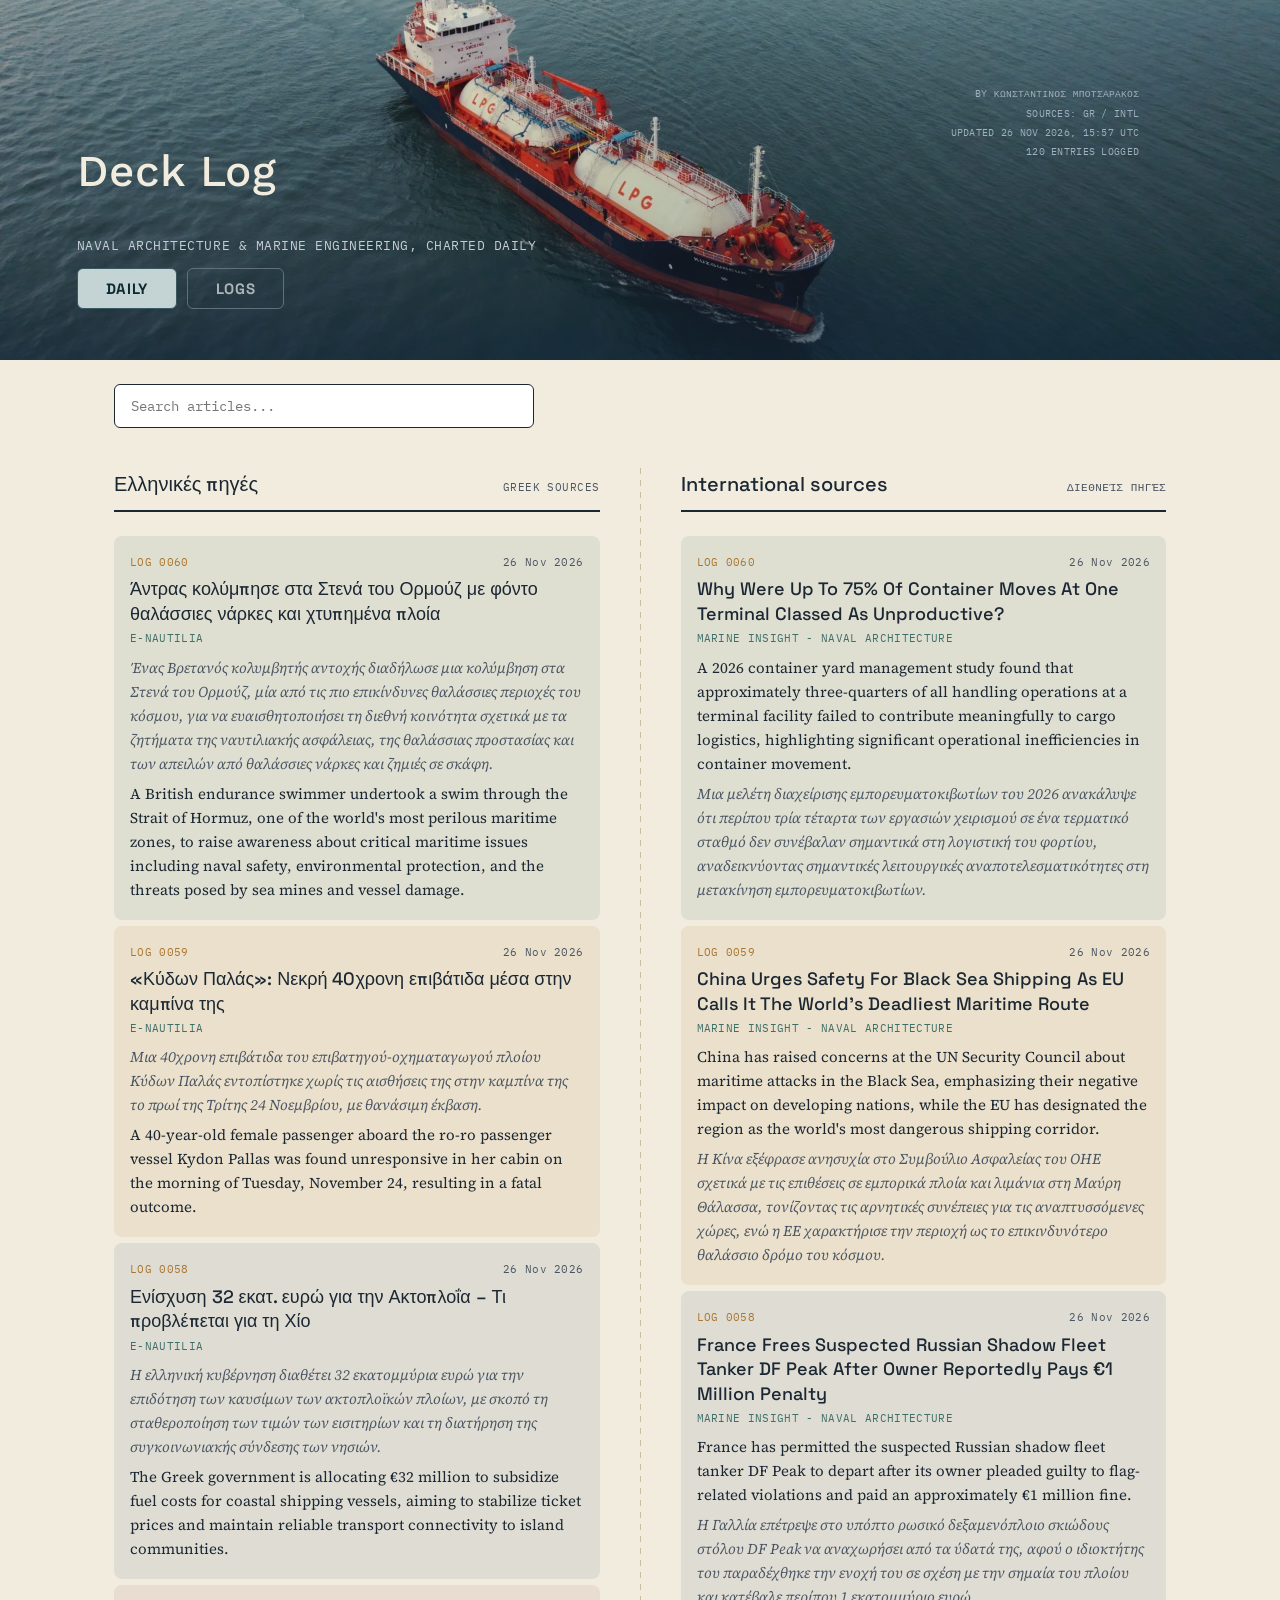
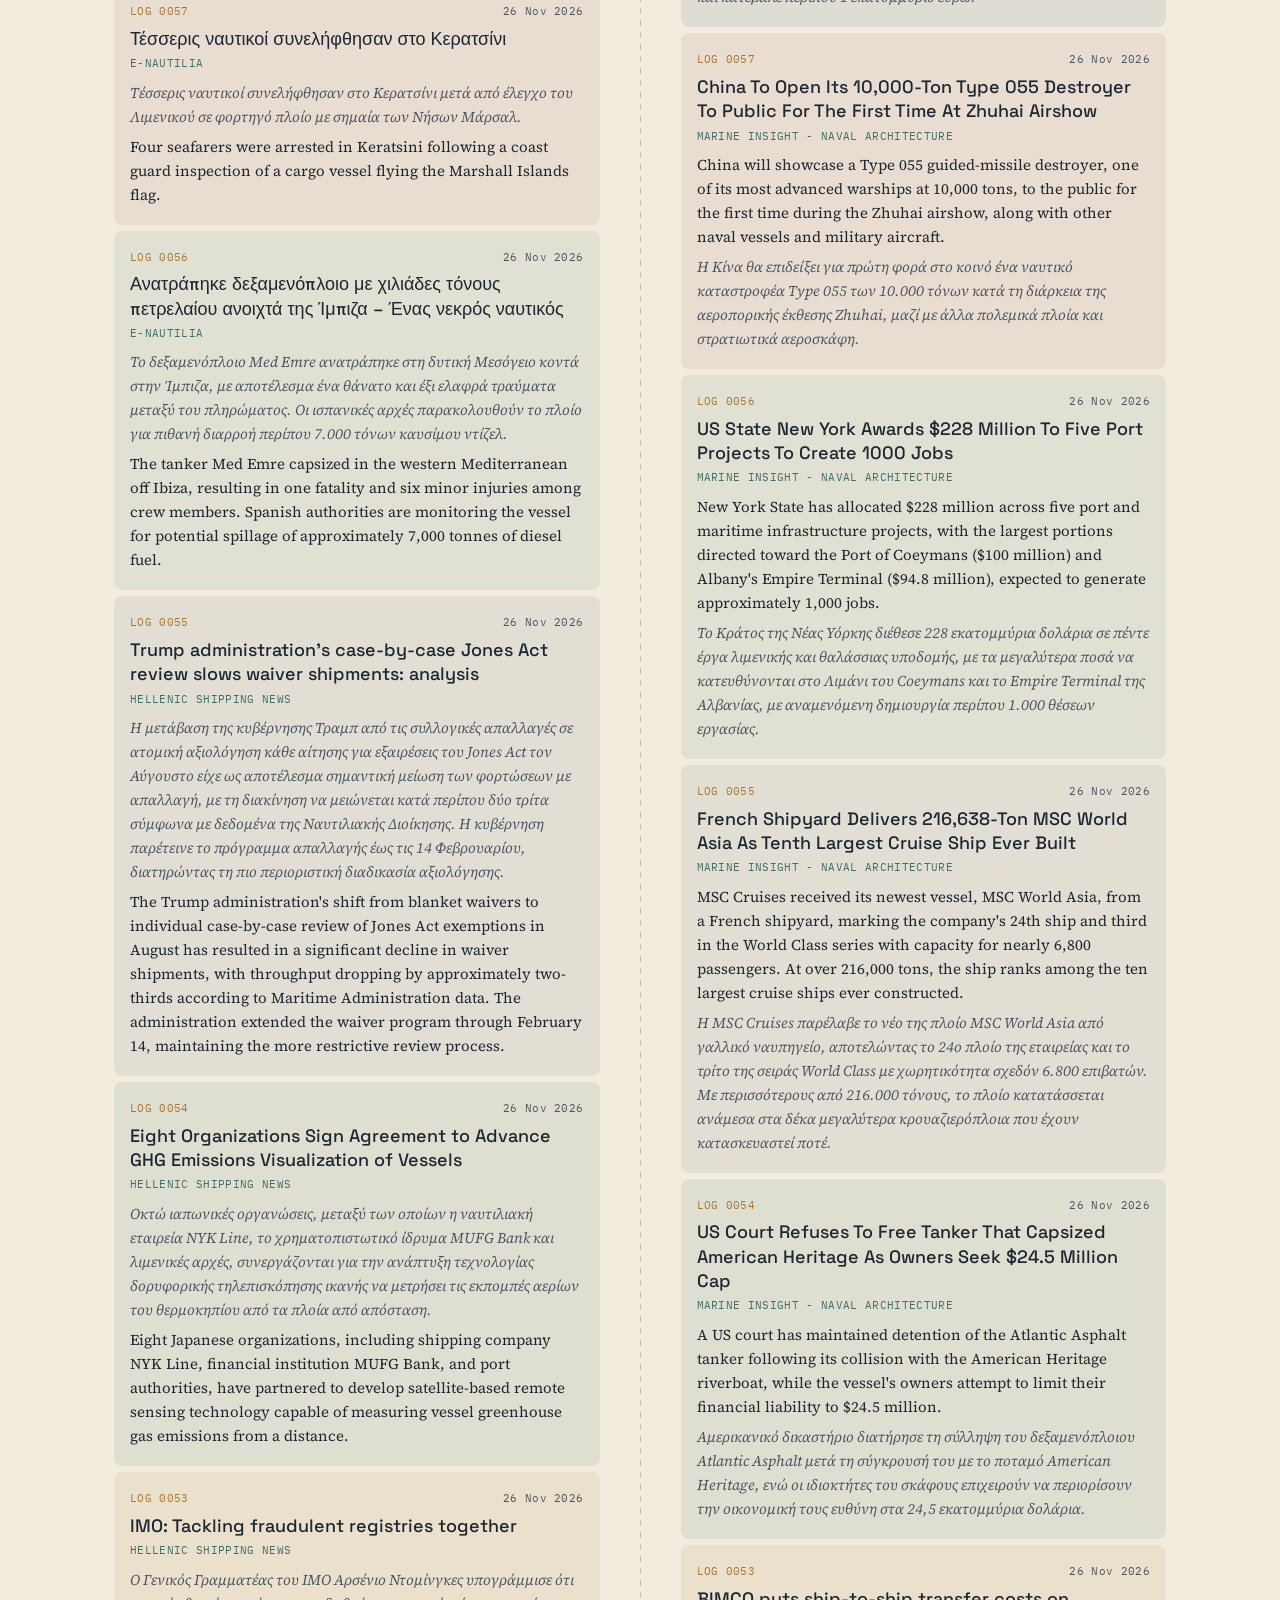
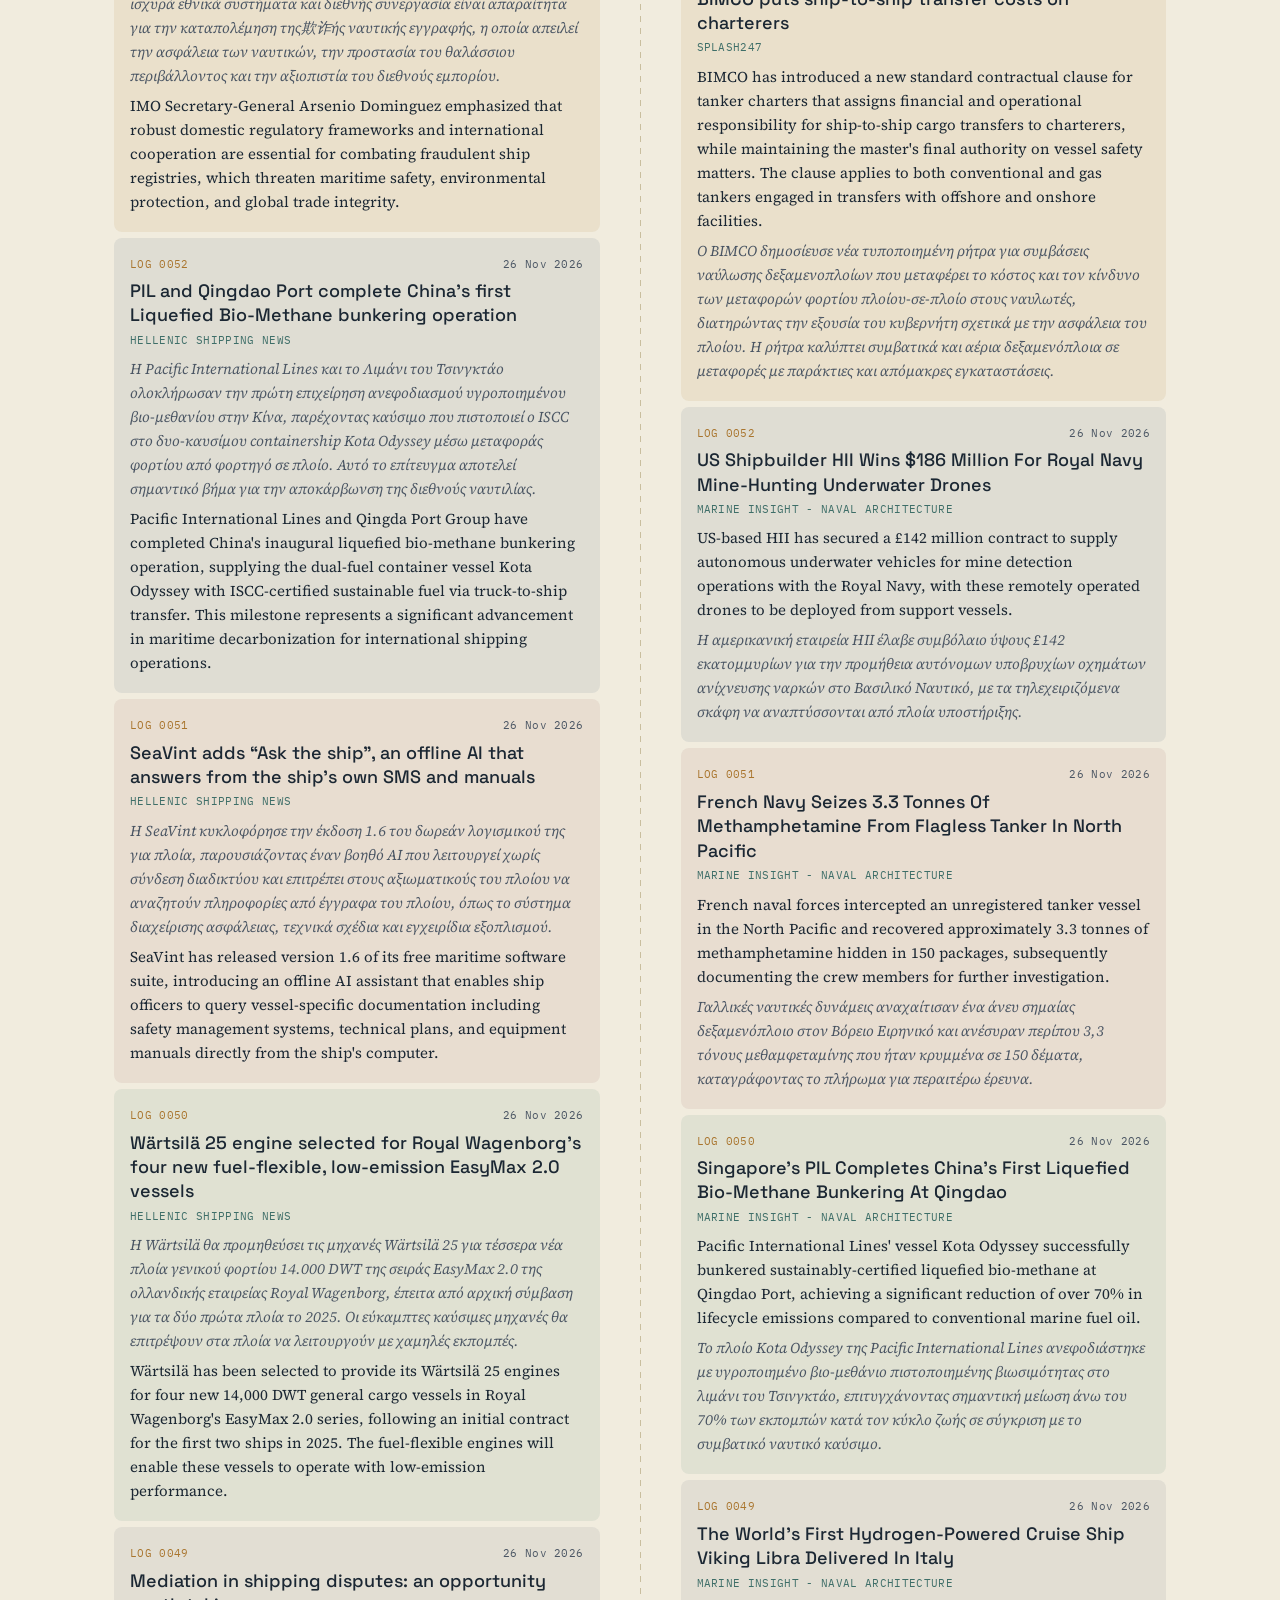
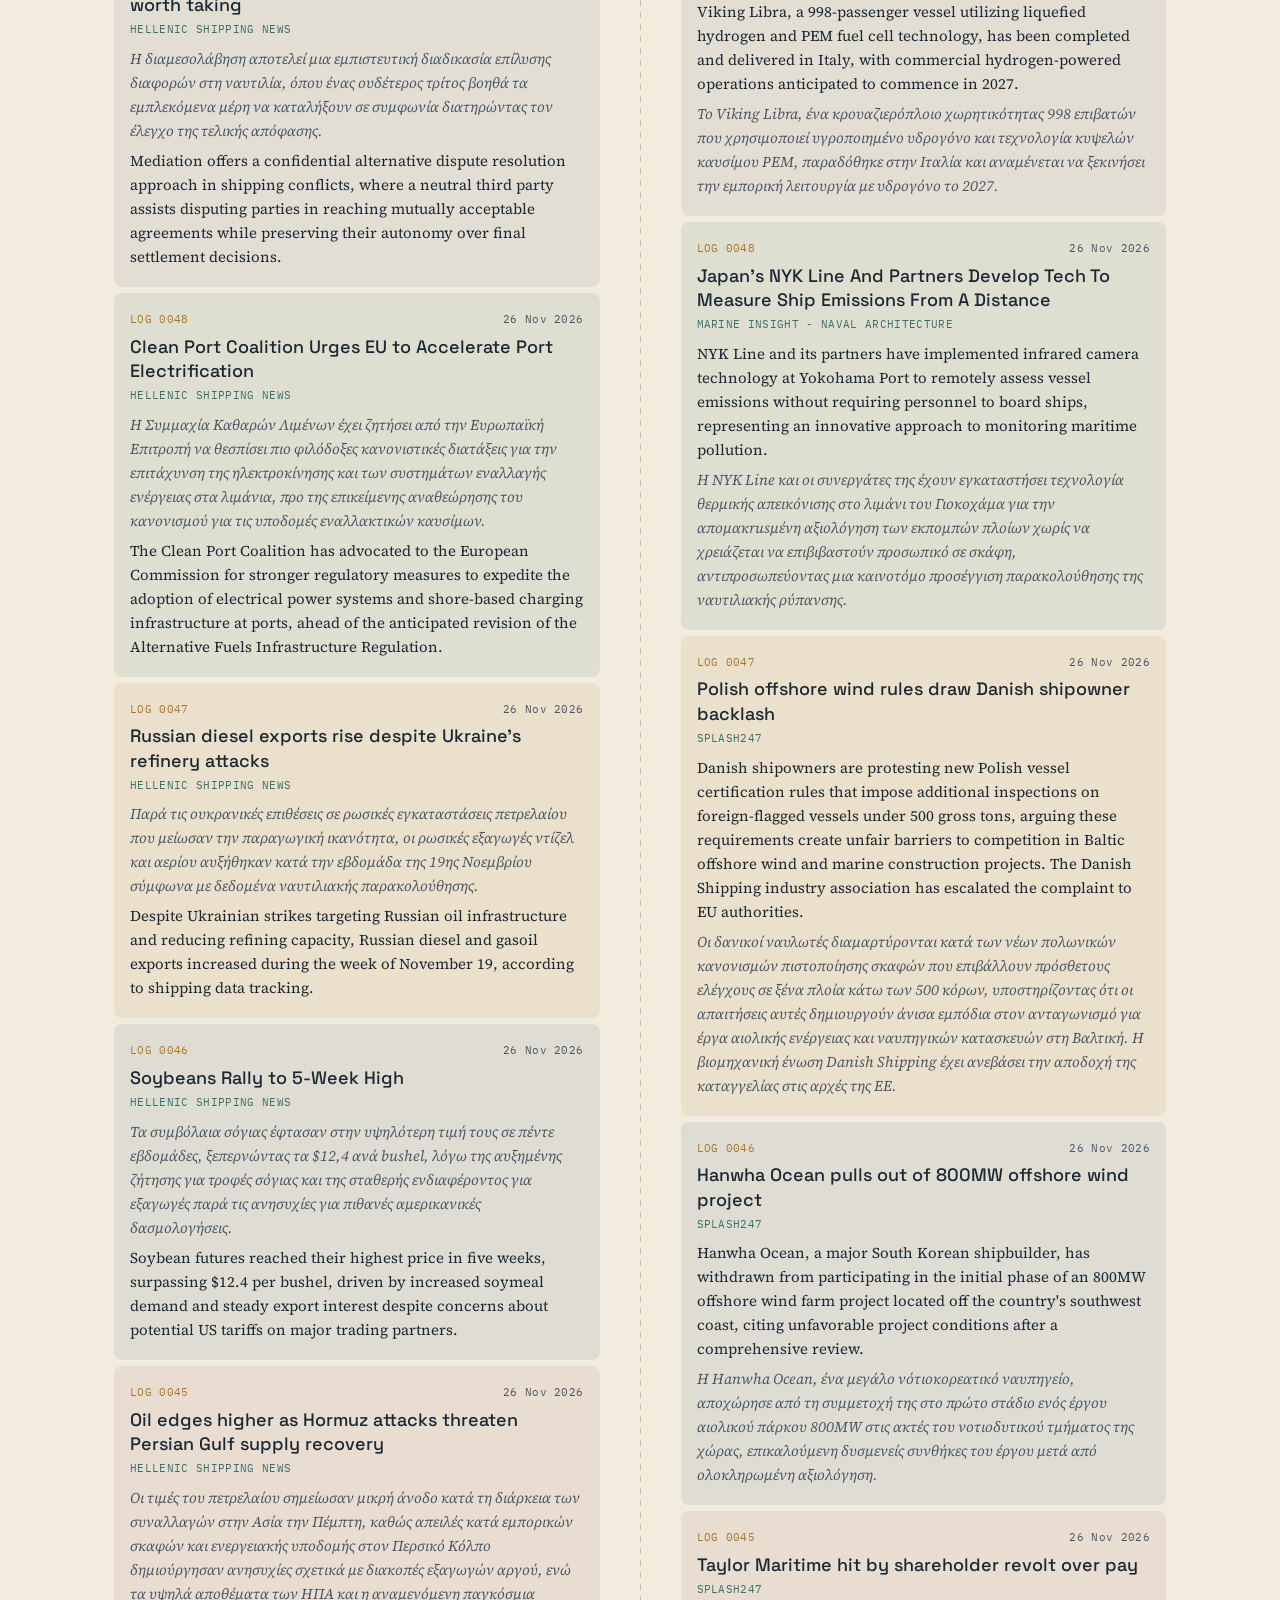
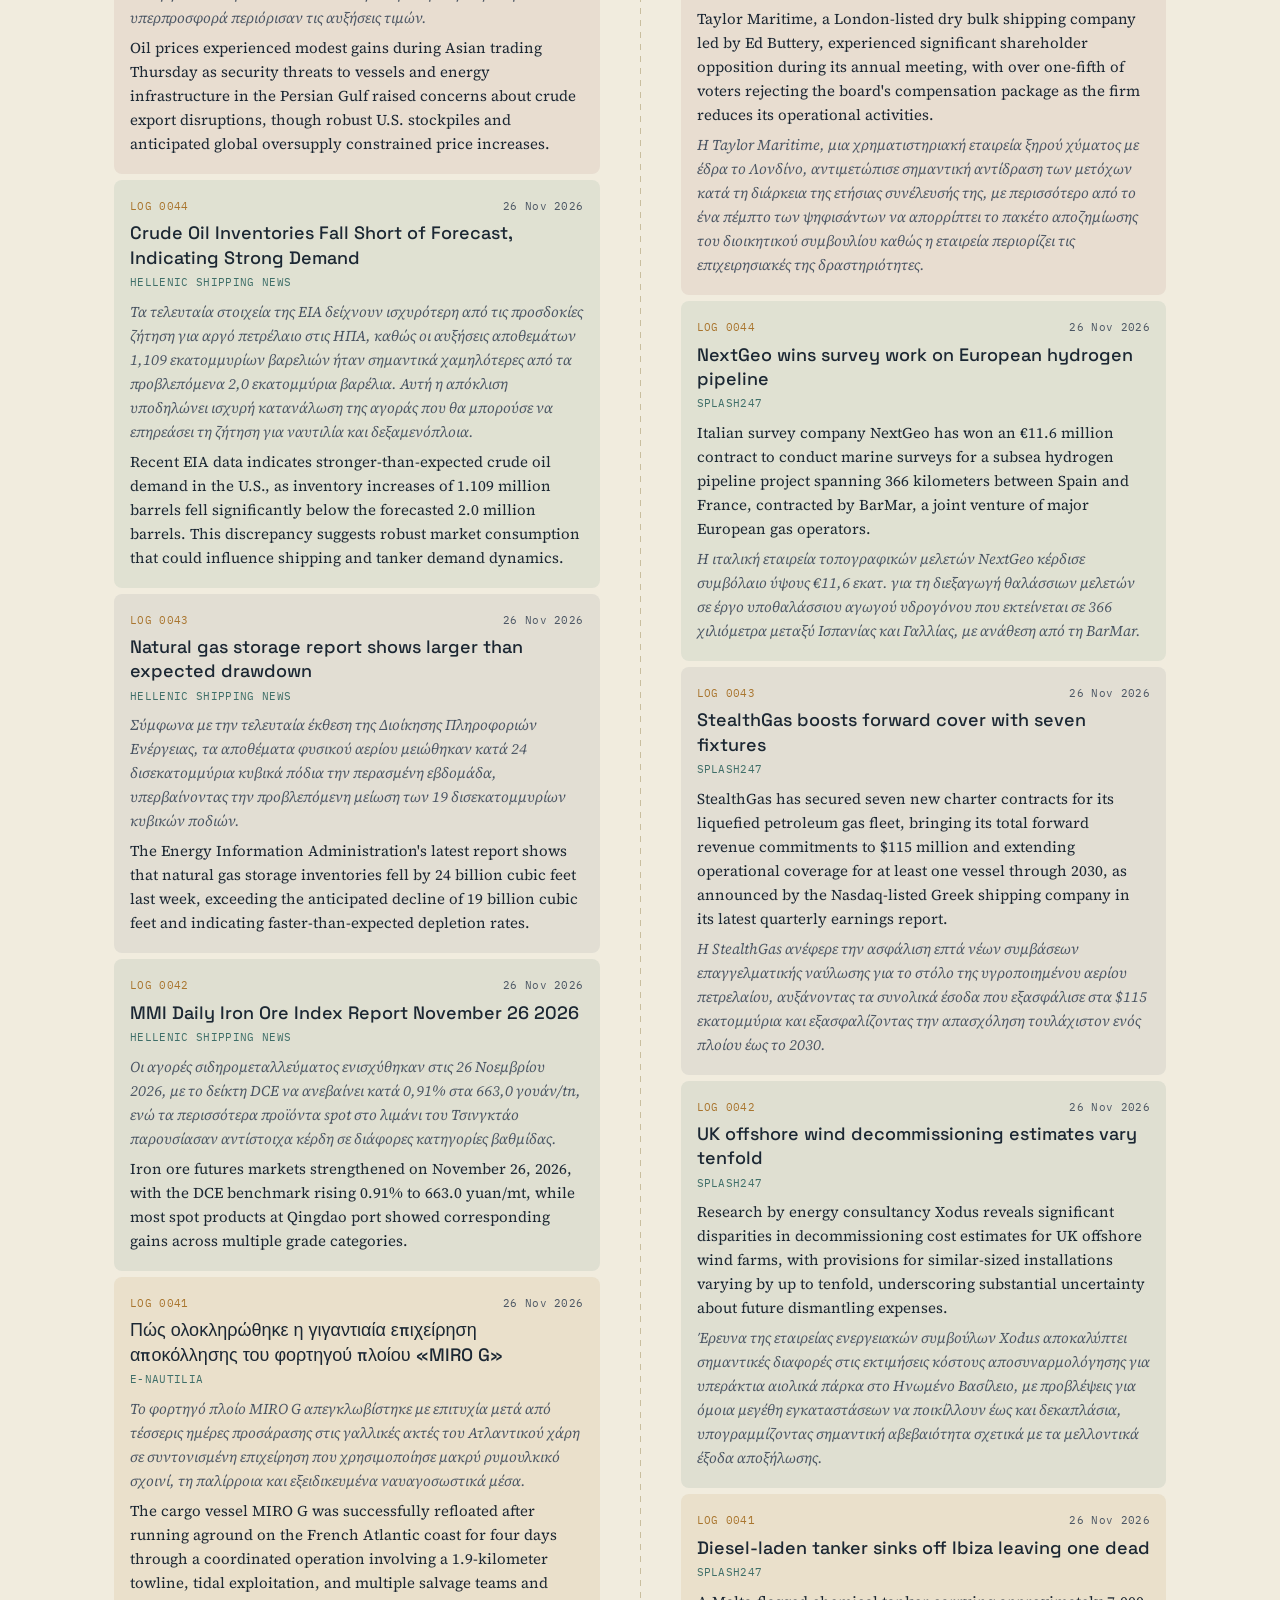
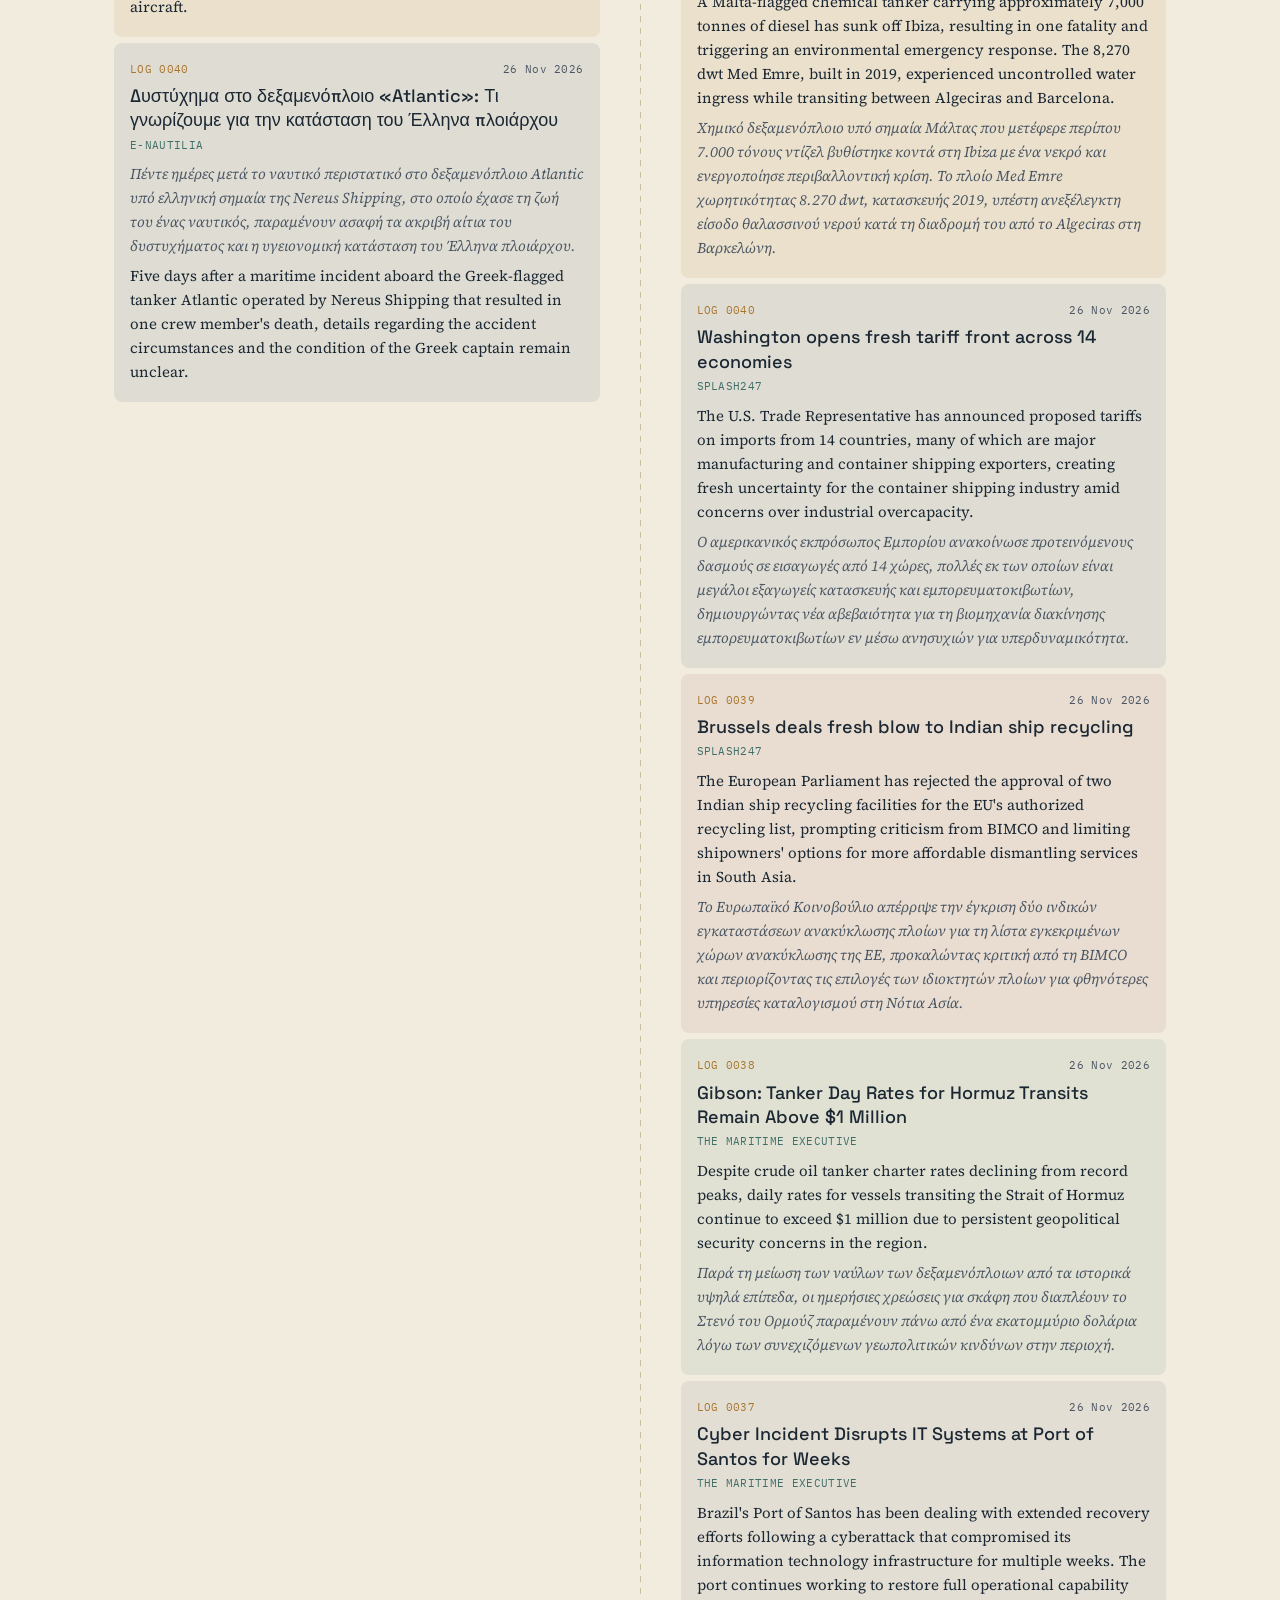
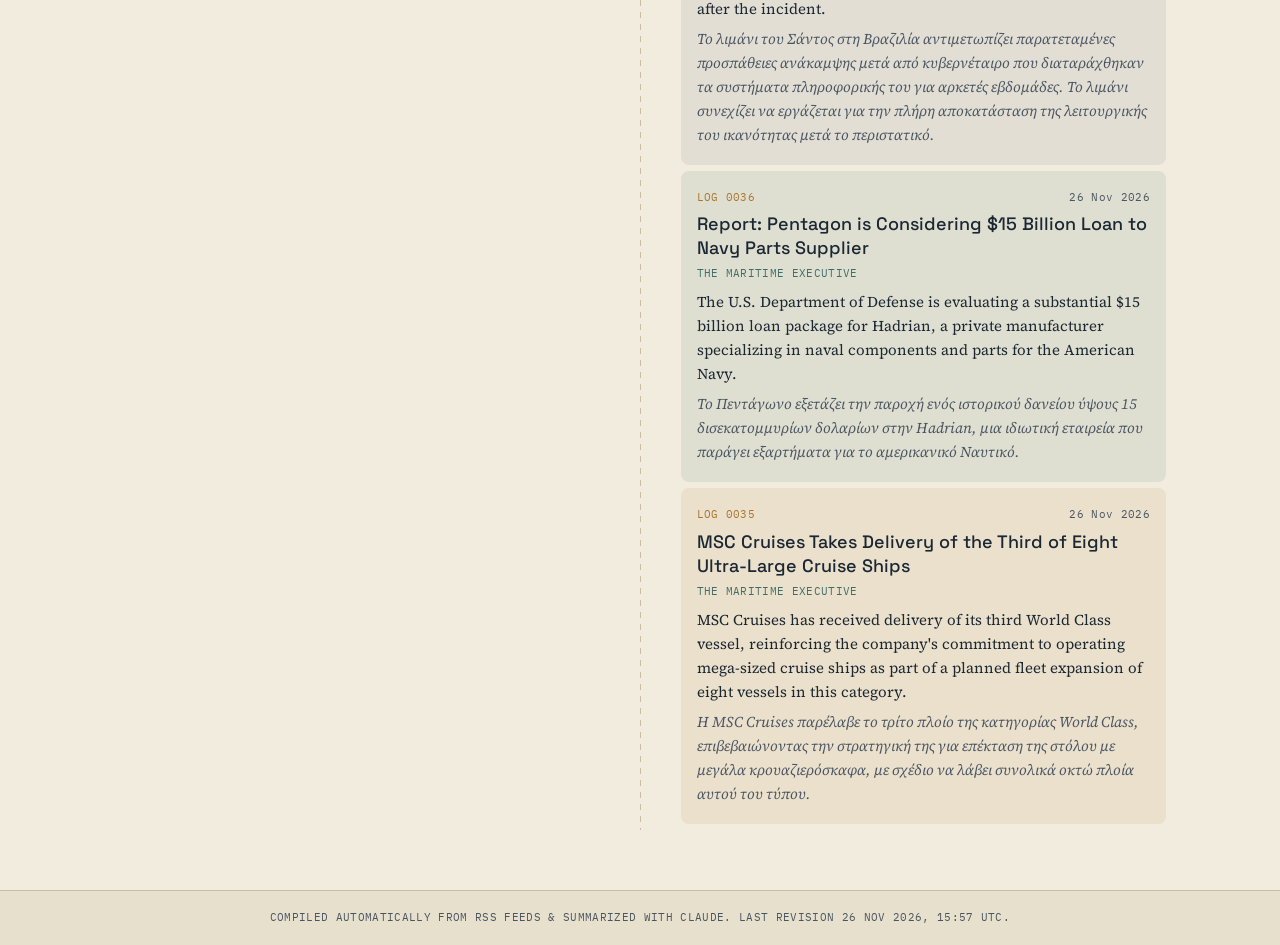
==== commit d07bdd5f: "Auto-update: fetch new articles and rebuild site" ====
--- a/docs/index.html
+++ b/docs/index.html
@@ -34,7 +34,7 @@
   <div class="titleblock-meta">
     <span>BY ΚΩΝΣΤΑΝΤΙΝΟΣ ΜΠΟΤΣΑΡΑΚΟΣ</span>
     <span>SOURCES: GR / INTL</span>
-    <span>UPDATED 26 Nov 2026, 01:16 UTC</span>
+    <span>UPDATED 26 Nov 2026, 15:57 UTC</span>
     <span>120 ENTRIES LOGGED</span>
   </div>
 
@@ -65,9 +65,240 @@
 
     
       
-      <article class="entry hue-0" data-date="25 Nov 2026">
+      <article class="entry hue-0" data-date="26 Nov 2026">
         <div class="entry-meta">
           <span class="entry-no">LOG 0060</span>
+          <span class="entry-date">26 Nov 2026</span>
+        </div>
+        <h3 class="entry-title"><a href="https://e-nautilia.gr/antras-kolympise-sta-stena-tou-ormouz-me-fonto-narkes-kai-xtypimena-ploia/" target="_blank" rel="noopener">Άντρας κολύμπησε στα Στενά του Ορμούζ με φόντο θαλάσσιες νάρκες και χτυπημένα πλοία</a></h3>
+        <p class="entry-source">e-Nautilia</p>
+        <p class="entry-summary summary-el">Ένας Βρετανός κολυμβητής αντοχής διαδήλωσε μια κολύμβηση στα Στενά του Ορμούζ, μία από τις πιο επικίνδυνες θαλάσσιες περιοχές του κόσμου, για να ευαισθητοποιήσει τη διεθνή κοινότητα σχετικά με τα ζητήματα της ναυτιλιακής ασφάλειας, της θαλάσσιας προστασίας και των απειλών από θαλάσσιες νάρκες και ζημιές σε σκάφη.</p>
+        <p class="entry-summary summary-en">A British endurance swimmer undertook a swim through the Strait of Hormuz, one of the world's most perilous maritime zones, to raise awareness about critical maritime issues including naval safety, environmental protection, and the threats posed by sea mines and vessel damage.</p>
+      </article>
+      
+      <article class="entry hue-1" data-date="26 Nov 2026">
+        <div class="entry-meta">
+          <span class="entry-no">LOG 0059</span>
+          <span class="entry-date">26 Nov 2026</span>
+        </div>
+        <h3 class="entry-title"><a href="https://e-nautilia.gr/kydon-palace-nekri-40xroni-epivatida-mesa-stin-kampina-tis/" target="_blank" rel="noopener">«Κύδων Παλάς»: Νεκρή 40χρονη επιβάτιδα μέσα στην καμπίνα της</a></h3>
+        <p class="entry-source">e-Nautilia</p>
+        <p class="entry-summary summary-el">Μια 40χρονη επιβάτιδα του επιβατηγού-οχηματαγωγού πλοίου Κύδων Παλάς εντοπίστηκε χωρίς τις αισθήσεις της στην καμπίνα της το πρωί της Τρίτης 24 Νοεμβρίου, με θανάσιμη έκβαση.</p>
+        <p class="entry-summary summary-en">A 40-year-old female passenger aboard the ro-ro passenger vessel Kydon Pallas was found unresponsive in her cabin on the morning of Tuesday, November 24, resulting in a fatal outcome.</p>
+      </article>
+      
+      <article class="entry hue-2" data-date="26 Nov 2026">
+        <div class="entry-meta">
+          <span class="entry-no">LOG 0058</span>
+          <span class="entry-date">26 Nov 2026</span>
+        </div>
+        <h3 class="entry-title"><a href="https://e-nautilia.gr/enisxysi-32-ekat-evro-aktoploia-ti-provlepetai-gia-ti-xio/" target="_blank" rel="noopener">Ενίσχυση 32 εκατ. ευρώ για την Ακτοπλοΐα – Τι προβλέπεται για τη Χίο</a></h3>
+        <p class="entry-source">e-Nautilia</p>
+        <p class="entry-summary summary-el">Η ελληνική κυβέρνηση διαθέτει 32 εκατομμύρια ευρώ για την επιδότηση των καυσίμων των ακτοπλοϊκών πλοίων, με σκοπό τη σταθεροποίηση των τιμών των εισιτηρίων και τη διατήρηση της συγκοινωνιακής σύνδεσης των νησιών.</p>
+        <p class="entry-summary summary-en">The Greek government is allocating €32 million to subsidize fuel costs for coastal shipping vessels, aiming to stabilize ticket prices and maintain reliable transport connectivity to island communities.</p>
+      </article>
+      
+      <article class="entry hue-3" data-date="26 Nov 2026">
+        <div class="entry-meta">
+          <span class="entry-no">LOG 0057</span>
+          <span class="entry-date">26 Nov 2026</span>
+        </div>
+        <h3 class="entry-title"><a href="https://e-nautilia.gr/tesseris-nautiloi-sunelifthisan-sto-keratsini/" target="_blank" rel="noopener">Τέσσερις ναυτικοί συνελήφθησαν στο Κερατσίνι</a></h3>
+        <p class="entry-source">e-Nautilia</p>
+        <p class="entry-summary summary-el">Τέσσερις ναυτικοί συνελήφθησαν στο Κερατσίνι μετά από έλεγχο του Λιμενικού σε φορτηγό πλοίο με σημαία των Νήσων Μάρσαλ.</p>
+        <p class="entry-summary summary-en">Four seafarers were arrested in Keratsini following a coast guard inspection of a cargo vessel flying the Marshall Islands flag.</p>
+      </article>
+      
+      <article class="entry hue-4" data-date="26 Nov 2026">
+        <div class="entry-meta">
+          <span class="entry-no">LOG 0056</span>
+          <span class="entry-date">26 Nov 2026</span>
+        </div>
+        <h3 class="entry-title"><a href="https://e-nautilia.gr/anatrapike-dexamenoploio-xiliades-tonous-petrelaiou-ibiza-nekros-naftikos/" target="_blank" rel="noopener">Ανατράπηκε δεξαμενόπλοιο με χιλιάδες τόνους πετρελαίου ανοιχτά της Ίμπιζα – Ένας νεκρός ναυτικός</a></h3>
+        <p class="entry-source">e-Nautilia</p>
+        <p class="entry-summary summary-el">Το δεξαμενόπλοιο Med Emre ανατράπηκε στη δυτική Μεσόγειο κοντά στην Ίμπιζα, με αποτέλεσμα ένα θάνατο και έξι ελαφρά τραύματα μεταξύ του πληρώματος. Οι ισπανικές αρχές παρακολουθούν το πλοίο για πιθανή διαρροή περίπου 7.000 τόνων καυσίμου ντίζελ.</p>
+        <p class="entry-summary summary-en">The tanker Med Emre capsized in the western Mediterranean off Ibiza, resulting in one fatality and six minor injuries among crew members. Spanish authorities are monitoring the vessel for potential spillage of approximately 7,000 tonnes of diesel fuel.</p>
+      </article>
+      
+      <article class="entry hue-5" data-date="26 Nov 2026">
+        <div class="entry-meta">
+          <span class="entry-no">LOG 0055</span>
+          <span class="entry-date">26 Nov 2026</span>
+        </div>
+        <h3 class="entry-title"><a href="https://www.hellenicshippingnews.com/trump-administrations-case-by-case-jones-act-review-slows-waiver-shipments-analysis/" target="_blank" rel="noopener">Trump administration’s case-by-case Jones Act review slows waiver shipments: analysis</a></h3>
+        <p class="entry-source">Hellenic Shipping News</p>
+        <p class="entry-summary summary-el">Η μετάβαση της κυβέρνησης Τραμπ από τις συλλογικές απαλλαγές σε ατομική αξιολόγηση κάθε αίτησης για εξαιρέσεις του Jones Act τον Αύγουστο είχε ως αποτέλεσμα σημαντική μείωση των φορτώσεων με απαλλαγή, με τη διακίνηση να μειώνεται κατά περίπου δύο τρίτα σύμφωνα με δεδομένα της Ναυτιλιακής Διοίκησης. Η κυβέρνηση παρέτεινε το πρόγραμμα απαλλαγής έως τις 14 Φεβρουαρίου, διατηρώντας τη πιο περιοριστική διαδικασία αξιολόγησης.</p>
+        <p class="entry-summary summary-en">The Trump administration's shift from blanket waivers to individual case-by-case review of Jones Act exemptions in August has resulted in a significant decline in waiver shipments, with throughput dropping by approximately two-thirds according to Maritime Administration data. The administration extended the waiver program through February 14, maintaining the more restrictive review process.</p>
+      </article>
+      
+      <article class="entry hue-0" data-date="26 Nov 2026">
+        <div class="entry-meta">
+          <span class="entry-no">LOG 0054</span>
+          <span class="entry-date">26 Nov 2026</span>
+        </div>
+        <h3 class="entry-title"><a href="https://www.hellenicshippingnews.com/eight-organizations-sign-agreement-to-advance-ghg-emissions-visualization-of-vessels/" target="_blank" rel="noopener">Eight Organizations Sign Agreement to Advance GHG Emissions Visualization of Vessels</a></h3>
+        <p class="entry-source">Hellenic Shipping News</p>
+        <p class="entry-summary summary-el">Οκτώ ιαπωνικές οργανώσεις, μεταξύ των οποίων η ναυτιλιακή εταιρεία NYK Line, το χρηματοπιστωτικό ίδρυμα MUFG Bank και λιμενικές αρχές, συνεργάζονται για την ανάπτυξη τεχνολογίας δορυφορικής τηλεπισκόπησης ικανής να μετρήσει τις εκπομπές αερίων του θερμοκηπίου από τα πλοία από απόσταση.</p>
+        <p class="entry-summary summary-en">Eight Japanese organizations, including shipping company NYK Line, financial institution MUFG Bank, and port authorities, have partnered to develop satellite-based remote sensing technology capable of measuring vessel greenhouse gas emissions from a distance.</p>
+      </article>
+      
+      <article class="entry hue-1" data-date="26 Nov 2026">
+        <div class="entry-meta">
+          <span class="entry-no">LOG 0053</span>
+          <span class="entry-date">26 Nov 2026</span>
+        </div>
+        <h3 class="entry-title"><a href="https://www.hellenicshippingnews.com/imo-tackling-fraudulent-registries-together/" target="_blank" rel="noopener">IMO: Tackling fraudulent registries together</a></h3>
+        <p class="entry-source">Hellenic Shipping News</p>
+        <p class="entry-summary summary-el">Ο Γενικός Γραμματέας του IMO Αρσένιο Ντομίνγκες υπογράμμισε ότι ισχυρά εθνικά συστήματα και διεθνής συνεργασία είναι απαραίτητα για την καταπολέμηση της欺诈ής ναυτικής εγγραφής, η οποία απειλεί την ασφάλεια των ναυτικών, την προστασία του θαλάσσιου περιβάλλοντος και την αξιοπιστία του διεθνούς εμπορίου.</p>
+        <p class="entry-summary summary-en">IMO Secretary-General Arsenio Dominguez emphasized that robust domestic regulatory frameworks and international cooperation are essential for combating fraudulent ship registries, which threaten maritime safety, environmental protection, and global trade integrity.</p>
+      </article>
+      
+      <article class="entry hue-2" data-date="26 Nov 2026">
+        <div class="entry-meta">
+          <span class="entry-no">LOG 0052</span>
+          <span class="entry-date">26 Nov 2026</span>
+        </div>
+        <h3 class="entry-title"><a href="https://www.hellenicshippingnews.com/pil-and-qingdao-port-complete-chinas-first-liquefied-bio-methane-bunkering-operation/" target="_blank" rel="noopener">PIL and Qingdao Port complete China’s first Liquefied Bio-Methane bunkering operation</a></h3>
+        <p class="entry-source">Hellenic Shipping News</p>
+        <p class="entry-summary summary-el">Η Pacific International Lines και το Λιμάνι του Τσινγκτάο ολοκλήρωσαν την πρώτη επιχείρηση ανεφοδιασμού υγροποιημένου βιο-μεθανίου στην Κίνα, παρέχοντας καύσιμο που πιστοποιεί ο ISCC στο δυο-καυσίμου containership Kota Odyssey μέσω μεταφοράς φορτίου από φορτηγό σε πλοίο. Αυτό το επίτευγμα αποτελεί σημαντικό βήμα για την αποκάρβωνση της διεθνούς ναυτιλίας.</p>
+        <p class="entry-summary summary-en">Pacific International Lines and Qingda Port Group have completed China's inaugural liquefied bio-methane bunkering operation, supplying the dual-fuel container vessel Kota Odyssey with ISCC-certified sustainable fuel via truck-to-ship transfer. This milestone represents a significant advancement in maritime decarbonization for international shipping operations.</p>
+      </article>
+      
+      <article class="entry hue-3" data-date="26 Nov 2026">
+        <div class="entry-meta">
+          <span class="entry-no">LOG 0051</span>
+          <span class="entry-date">26 Nov 2026</span>
+        </div>
+        <h3 class="entry-title"><a href="https://www.hellenicshippingnews.com/seavint-adds-ask-the-ship-an-offline-ai-that-answers-from-the-ships-own-sms-and-manuals/" target="_blank" rel="noopener">SeaVint adds “Ask the ship”, an offline AI that answers from the ship’s own SMS and manuals</a></h3>
+        <p class="entry-source">Hellenic Shipping News</p>
+        <p class="entry-summary summary-el">Η SeaVint κυκλοφόρησε την έκδοση 1.6 του δωρεάν λογισμικού της για πλοία, παρουσιάζοντας έναν βοηθό AI που λειτουργεί χωρίς σύνδεση διαδικτύου και επιτρέπει στους αξιωματικούς του πλοίου να αναζητούν πληροφορίες από έγγραφα του πλοίου, όπως το σύστημα διαχείρισης ασφάλειας, τεχνικά σχέδια και εγχειρίδια εξοπλισμού.</p>
+        <p class="entry-summary summary-en">SeaVint has released version 1.6 of its free maritime software suite, introducing an offline AI assistant that enables ship officers to query vessel-specific documentation including safety management systems, technical plans, and equipment manuals directly from the ship's computer.</p>
+      </article>
+      
+      <article class="entry hue-4" data-date="26 Nov 2026">
+        <div class="entry-meta">
+          <span class="entry-no">LOG 0050</span>
+          <span class="entry-date">26 Nov 2026</span>
+        </div>
+        <h3 class="entry-title"><a href="https://www.hellenicshippingnews.com/wartsila-25-engine-selected-for-royal-wagenborgs-four-new-fuel-flexible-low-emission-easymax-2-0-vessels/" target="_blank" rel="noopener">Wärtsilä 25 engine selected for Royal Wagenborg’s four new fuel-flexible, low-emission EasyMax 2.0 vessels</a></h3>
+        <p class="entry-source">Hellenic Shipping News</p>
+        <p class="entry-summary summary-el">Η Wärtsilä θα προμηθεύσει τις μηχανές Wärtsilä 25 για τέσσερα νέα πλοία γενικού φορτίου 14.000 DWT της σειράς EasyMax 2.0 της ολλανδικής εταιρείας Royal Wagenborg, έπειτα από αρχική σύμβαση για τα δύο πρώτα πλοία το 2025. Οι εύκαμπτες καύσιμες μηχανές θα επιτρέψουν στα πλοία να λειτουργούν με χαμηλές εκπομπές.</p>
+        <p class="entry-summary summary-en">Wärtsilä has been selected to provide its Wärtsilä 25 engines for four new 14,000 DWT general cargo vessels in Royal Wagenborg's EasyMax 2.0 series, following an initial contract for the first two ships in 2025. The fuel-flexible engines will enable these vessels to operate with low-emission performance.</p>
+      </article>
+      
+      <article class="entry hue-5" data-date="26 Nov 2026">
+        <div class="entry-meta">
+          <span class="entry-no">LOG 0049</span>
+          <span class="entry-date">26 Nov 2026</span>
+        </div>
+        <h3 class="entry-title"><a href="https://www.hellenicshippingnews.com/mediation-in-shipping-disputes-an-opportunity-worth-taking/" target="_blank" rel="noopener">Mediation in shipping disputes: an opportunity worth taking</a></h3>
+        <p class="entry-source">Hellenic Shipping News</p>
+        <p class="entry-summary summary-el">Η διαμεσολάβηση αποτελεί μια εμπιστευτική διαδικασία επίλυσης διαφορών στη ναυτιλία, όπου ένας ουδέτερος τρίτος βοηθά τα εμπλεκόμενα μέρη να καταλήξουν σε συμφωνία διατηρώντας τον έλεγχο της τελικής απόφασης.</p>
+        <p class="entry-summary summary-en">Mediation offers a confidential alternative dispute resolution approach in shipping conflicts, where a neutral third party assists disputing parties in reaching mutually acceptable agreements while preserving their autonomy over final settlement decisions.</p>
+      </article>
+      
+      <article class="entry hue-0" data-date="26 Nov 2026">
+        <div class="entry-meta">
+          <span class="entry-no">LOG 0048</span>
+          <span class="entry-date">26 Nov 2026</span>
+        </div>
+        <h3 class="entry-title"><a href="https://www.hellenicshippingnews.com/clean-port-coalition-urges-eu-to-accelerate-port-electrification/" target="_blank" rel="noopener">Clean Port Coalition Urges EU to Accelerate Port Electrification</a></h3>
+        <p class="entry-source">Hellenic Shipping News</p>
+        <p class="entry-summary summary-el">Η Συμμαχία Καθαρών Λιμένων έχει ζητήσει από την Ευρωπαϊκή Επιτροπή να θεσπίσει πιο φιλόδοξες κανονιστικές διατάξεις για την επιτάχυνση της ηλεκτροκίνησης και των συστημάτων εναλλαγής ενέργειας στα λιμάνια, προ της επικείμενης αναθεώρησης του κανονισμού για τις υποδομές εναλλακτικών καυσίμων.</p>
+        <p class="entry-summary summary-en">The Clean Port Coalition has advocated to the European Commission for stronger regulatory measures to expedite the adoption of electrical power systems and shore-based charging infrastructure at ports, ahead of the anticipated revision of the Alternative Fuels Infrastructure Regulation.</p>
+      </article>
+      
+      <article class="entry hue-1" data-date="26 Nov 2026">
+        <div class="entry-meta">
+          <span class="entry-no">LOG 0047</span>
+          <span class="entry-date">26 Nov 2026</span>
+        </div>
+        <h3 class="entry-title"><a href="https://www.hellenicshippingnews.com/russian-diesel-exports-rise-despite-ukraines-refinery-attacks/" target="_blank" rel="noopener">Russian diesel exports rise despite Ukraine’s refinery attacks</a></h3>
+        <p class="entry-source">Hellenic Shipping News</p>
+        <p class="entry-summary summary-el">Παρά τις ουκρανικές επιθέσεις σε ρωσικές εγκαταστάσεις πετρελαίου που μείωσαν την παραγωγική ικανότητα, οι ρωσικές εξαγωγές ντίζελ και αερίου αυξήθηκαν κατά την εβδομάδα της 19ης Νοεμβρίου σύμφωνα με δεδομένα ναυτιλιακής παρακολούθησης.</p>
+        <p class="entry-summary summary-en">Despite Ukrainian strikes targeting Russian oil infrastructure and reducing refining capacity, Russian diesel and gasoil exports increased during the week of November 19, according to shipping data tracking.</p>
+      </article>
+      
+      <article class="entry hue-2" data-date="26 Nov 2026">
+        <div class="entry-meta">
+          <span class="entry-no">LOG 0046</span>
+          <span class="entry-date">26 Nov 2026</span>
+        </div>
+        <h3 class="entry-title"><a href="https://www.hellenicshippingnews.com/soybeans-rally-to-5-week-high/" target="_blank" rel="noopener">Soybeans Rally to 5-Week High</a></h3>
+        <p class="entry-source">Hellenic Shipping News</p>
+        <p class="entry-summary summary-el">Τα συμβόλαια σόγιας έφτασαν στην υψηλότερη τιμή τους σε πέντε εβδομάδες, ξεπερνώντας τα $12,4 ανά bushel, λόγω της αυξημένης ζήτησης για τροφές σόγιας και της σταθερής ενδιαφέροντος για εξαγωγές παρά τις ανησυχίες για πιθανές αμερικανικές δασμολογήσεις.</p>
+        <p class="entry-summary summary-en">Soybean futures reached their highest price in five weeks, surpassing $12.4 per bushel, driven by increased soymeal demand and steady export interest despite concerns about potential US tariffs on major trading partners.</p>
+      </article>
+      
+      <article class="entry hue-3" data-date="26 Nov 2026">
+        <div class="entry-meta">
+          <span class="entry-no">LOG 0045</span>
+          <span class="entry-date">26 Nov 2026</span>
+        </div>
+        <h3 class="entry-title"><a href="https://www.hellenicshippingnews.com/oil-edges-higher-as-hormuz-attacks-threaten-persian-gulf-supply-recovery/" target="_blank" rel="noopener">Oil edges higher as Hormuz attacks threaten Persian Gulf supply recovery</a></h3>
+        <p class="entry-source">Hellenic Shipping News</p>
+        <p class="entry-summary summary-el">Οι τιμές του πετρελαίου σημείωσαν μικρή άνοδο κατά τη διάρκεια των συναλλαγών στην Ασία την Πέμπτη, καθώς απειλές κατά εμπορικών σκαφών και ενεργειακής υποδομής στον Περσικό Κόλπο δημιούργησαν ανησυχίες σχετικά με διακοπές εξαγωγών αργού, ενώ τα υψηλά αποθέματα των ΗΠΑ και η αναμενόμενη παγκόσμια υπερπροσφορά περιόρισαν τις αυξήσεις τιμών.</p>
+        <p class="entry-summary summary-en">Oil prices experienced modest gains during Asian trading Thursday as security threats to vessels and energy infrastructure in the Persian Gulf raised concerns about crude export disruptions, though robust U.S. stockpiles and anticipated global oversupply constrained price increases.</p>
+      </article>
+      
+      <article class="entry hue-4" data-date="26 Nov 2026">
+        <div class="entry-meta">
+          <span class="entry-no">LOG 0044</span>
+          <span class="entry-date">26 Nov 2026</span>
+        </div>
+        <h3 class="entry-title"><a href="https://www.hellenicshippingnews.com/crude-oil-inventories-fall-short-of-forecast-indicating-strong-demand/" target="_blank" rel="noopener">Crude Oil Inventories Fall Short of Forecast, Indicating Strong Demand</a></h3>
+        <p class="entry-source">Hellenic Shipping News</p>
+        <p class="entry-summary summary-el">Τα τελευταία στοιχεία της EIA δείχνουν ισχυρότερη από τις προσδοκίες ζήτηση για αργό πετρέλαιο στις ΗΠΑ, καθώς οι αυξήσεις αποθεμάτων 1,109 εκατομμυρίων βαρελιών ήταν σημαντικά χαμηλότερες από τα προβλεπόμενα 2,0 εκατομμύρια βαρέλια. Αυτή η απόκλιση υποδηλώνει ισχυρή κατανάλωση της αγοράς που θα μπορούσε να επηρεάσει τη ζήτηση για ναυτιλία και δεξαμενόπλοια.</p>
+        <p class="entry-summary summary-en">Recent EIA data indicates stronger-than-expected crude oil demand in the U.S., as inventory increases of 1.109 million barrels fell significantly below the forecasted 2.0 million barrels. This discrepancy suggests robust market consumption that could influence shipping and tanker demand dynamics.</p>
+      </article>
+      
+      <article class="entry hue-5" data-date="26 Nov 2026">
+        <div class="entry-meta">
+          <span class="entry-no">LOG 0043</span>
+          <span class="entry-date">26 Nov 2026</span>
+        </div>
+        <h3 class="entry-title"><a href="https://www.hellenicshippingnews.com/natural-gas-storage-report-shows-larger-than-expected-drawdown/" target="_blank" rel="noopener">Natural gas storage report shows larger than expected drawdown</a></h3>
+        <p class="entry-source">Hellenic Shipping News</p>
+        <p class="entry-summary summary-el">Σύμφωνα με την τελευταία έκθεση της Διοίκησης Πληροφοριών Ενέργειας, τα αποθέματα φυσικού αερίου μειώθηκαν κατά 24 δισεκατομμύρια κυβικά πόδια την περασμένη εβδομάδα, υπερβαίνοντας την προβλεπόμενη μείωση των 19 δισεκατομμυρίων κυβικών ποδιών.</p>
+        <p class="entry-summary summary-en">The Energy Information Administration's latest report shows that natural gas storage inventories fell by 24 billion cubic feet last week, exceeding the anticipated decline of 19 billion cubic feet and indicating faster-than-expected depletion rates.</p>
+      </article>
+      
+      <article class="entry hue-0" data-date="26 Nov 2026">
+        <div class="entry-meta">
+          <span class="entry-no">LOG 0042</span>
+          <span class="entry-date">26 Nov 2026</span>
+        </div>
+        <h3 class="entry-title"><a href="https://www.hellenicshippingnews.com/mmi-daily-iron-ore-index-report-november-26-2026/" target="_blank" rel="noopener">MMI Daily Iron Ore Index Report November 26 2026</a></h3>
+        <p class="entry-source">Hellenic Shipping News</p>
+        <p class="entry-summary summary-el">Οι αγορές σιδηρομεταλλεύματος ενισχύθηκαν στις 26 Νοεμβρίου 2026, με το δείκτη DCE να ανεβαίνει κατά 0,91% στα 663,0 γουάν/tn, ενώ τα περισσότερα προϊόντα spot στο λιμάνι του Τσινγκτάο παρουσίασαν αντίστοιχα κέρδη σε διάφορες κατηγορίες βαθμίδας.</p>
+        <p class="entry-summary summary-en">Iron ore futures markets strengthened on November 26, 2026, with the DCE benchmark rising 0.91% to 663.0 yuan/mt, while most spot products at Qingdao port showed corresponding gains across multiple grade categories.</p>
+      </article>
+      
+      <article class="entry hue-1" data-date="26 Nov 2026">
+        <div class="entry-meta">
+          <span class="entry-no">LOG 0041</span>
+          <span class="entry-date">26 Nov 2026</span>
+        </div>
+        <h3 class="entry-title"><a href="https://e-nautilia.gr/pos-oloklirothike-i-gigantiaia-epixeirisi-apokollisis-tou-fortigou-ploiou-miro-g/" target="_blank" rel="noopener">Πώς ολοκληρώθηκε η γιγαντιαία επιχείρηση αποκόλλησης του φορτηγού πλοίου «MIRO G»</a></h3>
+        <p class="entry-source">e-Nautilia</p>
+        <p class="entry-summary summary-el">Το φορτηγό πλοίο MIRO G απεγκλωβίστηκε με επιτυχία μετά από τέσσερις ημέρες προσάρασης στις γαλλικές ακτές του Ατλαντικού χάρη σε συντονισμένη επιχείρηση που χρησιμοποίησε μακρύ ρυμουλκικό σχοινί, τη παλίρροια και εξειδικευμένα ναυαγοσωστικά μέσα.</p>
+        <p class="entry-summary summary-en">The cargo vessel MIRO G was successfully refloated after running aground on the French Atlantic coast for four days through a coordinated operation involving a 1.9-kilometer towline, tidal exploitation, and multiple salvage teams and aircraft.</p>
+      </article>
+      
+      <article class="entry hue-2" data-date="26 Nov 2026">
+        <div class="entry-meta">
+          <span class="entry-no">LOG 0040</span>
+          <span class="entry-date">26 Nov 2026</span>
+        </div>
+        <h3 class="entry-title"><a href="https://e-nautilia.gr/dystyxima-dexamenoploio-atlantic-synthikes-katastasi-ellina-ploiarxou/" target="_blank" rel="noopener">Δυστύχημα στο δεξαμενόπλοιο «Atlantic»: Τι γνωρίζουμε για την κατάσταση του Έλληνα πλοιάρχου</a></h3>
+        <p class="entry-source">e-Nautilia</p>
+        <p class="entry-summary summary-el">Πέντε ημέρες μετά το ναυτικό περιστατικό στο δεξαμενόπλοιο Atlantic υπό ελληνική σημαία της Nereus Shipping, στο οποίο έχασε τη ζωή του ένας ναυτικός, παραμένουν ασαφή τα ακριβή αίτια του δυστυχήματος και η υγειονομική κατάσταση του Έλληνα πλοιάρχου.</p>
+        <p class="entry-summary summary-en">Five days after a maritime incident aboard the Greek-flagged tanker Atlantic operated by Nereus Shipping that resulted in one crew member's death, details regarding the accident circumstances and the condition of the Greek captain remain unclear.</p>
+      </article>
+      
+      <article class="entry hue-3" data-date="25 Nov 2026">
+        <div class="entry-meta">
+          <span class="entry-no">LOG 0039</span>
           <span class="entry-date">25 Nov 2026</span>
         </div>
         <h3 class="entry-title"><a href="https://www.hellenicshippingnews.com/ets-for-maritime-revision-the-eu-must-not-miss-the-opportunity-to-protect-its-ports-and-maritime-connectivity/" target="_blank" rel="noopener">ETS for maritime revision – The EU must not miss the opportunity to protect its ports and maritime connectivity</a></h3>
@@ -76,9 +307,9 @@
         <p class="entry-summary summary-en">Multiple European maritime and logistics industry stakeholders, including port operators, shipping agents, and transport workers, are urging the EU Parliament to strengthen the maritime emissions trading system to safeguard port competitiveness and maritime connectivity.</p>
       </article>
       
-      <article class="entry hue-1" data-date="25 Nov 2026">
-        <div class="entry-meta">
-          <span class="entry-no">LOG 0059</span>
+      <article class="entry hue-4" data-date="25 Nov 2026">
+        <div class="entry-meta">
+          <span class="entry-no">LOG 0038</span>
           <span class="entry-date">25 Nov 2026</span>
         </div>
         <h3 class="entry-title"><a href="https://www.hellenicshippingnews.com/ship-recycling-showing-signs-of-weakness-in-india-stronger-elsewhere/" target="_blank" rel="noopener">Ship Recycling Showing Signs of Weakness in India, Stronger Elsewhere</a></h3>
@@ -87,9 +318,9 @@
         <p class="entry-summary summary-en">The ship recycling sector is experiencing divergent trends across global markets, with India's segment facing headwinds from currency volatility that has dampened buyer appetite, while other regions demonstrate more resilience.</p>
       </article>
       
-      <article class="entry hue-2" data-date="25 Nov 2026">
-        <div class="entry-meta">
-          <span class="entry-no">LOG 0058</span>
+      <article class="entry hue-5" data-date="25 Nov 2026">
+        <div class="entry-meta">
+          <span class="entry-no">LOG 0037</span>
           <span class="entry-date">25 Nov 2026</span>
         </div>
         <h3 class="entry-title"><a href="https://www.hellenicshippingnews.com/wsc-report-highlights-global-renewable-marine-fuel-opportunities-as-dual-fuel-fleet-set-to-meet-20-of-liner-energy-demand-by-2030/" target="_blank" rel="noopener">WSC report highlights global renewable marine fuel opportunities as dual-fuel fleet set to meet 20% of liner energy demand by 2030</a></h3>
@@ -98,9 +329,9 @@
         <p class="entry-summary summary-en">According to a World Shipping Council report, the growing fleet of dual-fuel container ships and vehicle carriers represents a significant market opportunity for renewable marine fuels, with these vessels expected to meet over 20% of the liner industry's energy requirements by 2030.</p>
       </article>
       
-      <article class="entry hue-3" data-date="25 Nov 2026">
-        <div class="entry-meta">
-          <span class="entry-no">LOG 0057</span>
+      <article class="entry hue-0" data-date="25 Nov 2026">
+        <div class="entry-meta">
+          <span class="entry-no">LOG 0036</span>
           <span class="entry-date">25 Nov 2026</span>
         </div>
         <h3 class="entry-title"><a href="https://www.hellenicshippingnews.com/baltic-dry-index-scales-near-2-month-peak/" target="_blank" rel="noopener">Baltic Dry Index Scales Near 2-Month Peak</a></h3>
@@ -109,9 +340,9 @@
         <p class="entry-summary summary-en">The Baltic Exchange's dry bulk freight index reached its highest level in nearly two months, climbing 1.3% to 3,107 points on Wednesday, with gains distributed across all major vessel categories including panamaxes.</p>
       </article>
       
-      <article class="entry hue-4" data-date="25 Nov 2026">
-        <div class="entry-meta">
-          <span class="entry-no">LOG 0056</span>
+      <article class="entry hue-1" data-date="25 Nov 2026">
+        <div class="entry-meta">
+          <span class="entry-no">LOG 0035</span>
           <span class="entry-date">25 Nov 2026</span>
         </div>
         <h3 class="entry-title"><a href="https://www.hellenicshippingnews.com/new-clause-available-for-tanker-ship-to-ship-transfers-and-special-operations/" target="_blank" rel="noopener">New clause available for tanker ship-to-ship transfers and special operations</a></h3>
@@ -120,9 +351,9 @@
         <p class="entry-summary summary-en">BIMCO has introduced a standardized contractual clause for 2026 designed to clarify the distribution of responsibilities, expenses, and liabilities during ship-to-ship transfer operations for tanker vessels. This framework addresses the growing complexity and frequency of such maritime cargo operations.</p>
       </article>
       
-      <article class="entry hue-5" data-date="25 Nov 2026">
-        <div class="entry-meta">
-          <span class="entry-no">LOG 0055</span>
+      <article class="entry hue-2" data-date="25 Nov 2026">
+        <div class="entry-meta">
+          <span class="entry-no">LOG 0034</span>
           <span class="entry-date">25 Nov 2026</span>
         </div>
         <h3 class="entry-title"><a href="https://www.hellenicshippingnews.com/stealthgas-inc-reports-strong-third-quarter-profits/" target="_blank" rel="noopener">STEALTHGAS INC. Reports Strong Third Quarter Profits</a></h3>
@@ -131,9 +362,9 @@
         <p class="entry-summary summary-en">STEALTHGAS INC., an LPG carrier operator, reported robust financial performance for the third quarter of 2026, posting net income of $24.5 million as the company continues to benefit from strong market conditions in the liquefied petroleum gas shipping sector.</p>
       </article>
       
-      <article class="entry hue-0" data-date="25 Nov 2026">
-        <div class="entry-meta">
-          <span class="entry-no">LOG 0054</span>
+      <article class="entry hue-3" data-date="25 Nov 2026">
+        <div class="entry-meta">
+          <span class="entry-no">LOG 0033</span>
           <span class="entry-date">25 Nov 2026</span>
         </div>
         <h3 class="entry-title"><a href="https://www.hellenicshippingnews.com/diana-shipping-inc-reports-third-quarter-net-loss-on-transaction-related-costs/" target="_blank" rel="noopener">Diana Shipping Inc. Reports Third Quarter Net Loss on Transaction-Related Costs</a></h3>
@@ -142,9 +373,9 @@
         <p class="entry-summary summary-en">Diana Shipping Inc. reported a third-quarter net loss of $0.5 million in 2026, primarily driven by transaction-related expenses, marking a significant decline from the $7.2 million net income recorded in the same period of the previous year.</p>
       </article>
       
-      <article class="entry hue-1" data-date="25 Nov 2026">
-        <div class="entry-meta">
-          <span class="entry-no">LOG 0053</span>
+      <article class="entry hue-4" data-date="25 Nov 2026">
+        <div class="entry-meta">
+          <span class="entry-no">LOG 0032</span>
           <span class="entry-date">25 Nov 2026</span>
         </div>
         <h3 class="entry-title"><a href="https://www.hellenicshippingnews.com/global-patchwork-of-shipping-decarbonization-rules-looms-after-cop31-collapse-warns-portxchange/" target="_blank" rel="noopener">Global patchwork of shipping decarbonization rules looms after COP31 collapse, warns PortXchange</a></h3>
@@ -153,9 +384,9 @@
         <p class="entry-summary summary-en">Following the failed UN climate summit in Antalya, maritime emissions specialist PortXchange cautions that the shipping industry risks fragmented compliance with multiple national and regional decarbonization standards unless IMO member states adopt a unified Net-Zero Framework.</p>
       </article>
       
-      <article class="entry hue-2" data-date="25 Nov 2026">
-        <div class="entry-meta">
-          <span class="entry-no">LOG 0052</span>
+      <article class="entry hue-5" data-date="25 Nov 2026">
+        <div class="entry-meta">
+          <span class="entry-no">LOG 0031</span>
           <span class="entry-date">25 Nov 2026</span>
         </div>
         <h3 class="entry-title"><a href="https://www.hellenicshippingnews.com/fearnleys-week-48-2026/" target="_blank" rel="noopener">Fearnleys Week 48 2026</a></h3>
@@ -164,9 +395,9 @@
         <p class="entry-summary summary-en">Shipping market activity increased during week 48 of 2026, as charterers began booking vessels for early December and sought capacity for the end of November. </p>
       </article>
       
-      <article class="entry hue-3" data-date="25 Nov 2026">
-        <div class="entry-meta">
-          <span class="entry-no">LOG 0051</span>
+      <article class="entry hue-0" data-date="25 Nov 2026">
+        <div class="entry-meta">
+          <span class="entry-no">LOG 0030</span>
           <span class="entry-date">25 Nov 2026</span>
         </div>
         <h3 class="entry-title"><a href="https://www.hellenicshippingnews.com/eu-decision-to-target-biocides-in-antifoulings-raises-industry-concerns/" target="_blank" rel="noopener">EU decision to target biocides in antifoulings raises industry concerns</a></h3>
@@ -175,9 +406,9 @@
         <p class="entry-summary summary-en">EU Member States have voted to discontinue approval of Selektope®, a biocide used in antifouling coatings, signaling a broader European push to eliminate all biocidal substances from ship hull protection systems. This regulatory shift raises concerns within the maritime industry amid existing pressures from rising fuel costs and tightening environmental standards.</p>
       </article>
       
-      <article class="entry hue-4" data-date="25 Nov 2026">
-        <div class="entry-meta">
-          <span class="entry-no">LOG 0050</span>
+      <article class="entry hue-1" data-date="25 Nov 2026">
+        <div class="entry-meta">
+          <span class="entry-no">LOG 0029</span>
           <span class="entry-date">25 Nov 2026</span>
         </div>
         <h3 class="entry-title"><a href="https://www.hellenicshippingnews.com/engine-europe-africa-bunker-fuel-availability-outlook-209/" target="_blank" rel="noopener">ENGINE: Europe & Africa Bunker Fuel Availability Outlook</a></h3>
@@ -186,9 +417,9 @@
         <p class="entry-summary summary-en">Bunker fuel supplies in ARA ports remain constrained, requiring buyers to provide 5-7 days advance notice to secure favorable pricing options. Despite this tightness, independent fuel oil inventories in the region showed a 10% month-over-month increase in November compared to October.</p>
       </article>
       
-      <article class="entry hue-5" data-date="25 Nov 2026">
-        <div class="entry-meta">
-          <span class="entry-no">LOG 0049</span>
+      <article class="entry hue-2" data-date="25 Nov 2026">
+        <div class="entry-meta">
+          <span class="entry-no">LOG 0028</span>
           <span class="entry-date">25 Nov 2026</span>
         </div>
         <h3 class="entry-title"><a href="https://www.hellenicshippingnews.com/return-of-container-shipping-to-suez-canal-is-causing-european-port-congestion-and-impacting-asia-uk-shipments-says-davies-turner/" target="_blank" rel="noopener">Return of container shipping to Suez Canal is causing European port congestion and impacting Asia-UK shipments, says Davies Turner</a></h3>
@@ -197,9 +428,9 @@
         <p class="entry-summary summary-en">The resumption of container vessel traffic through the Suez Canal is creating bottlenecks at European ports and causing delays for shipments destined for the UK, according to Davies Turner, a major British freight forwarding company.</p>
       </article>
       
-      <article class="entry hue-0" data-date="25 Nov 2026">
-        <div class="entry-meta">
-          <span class="entry-no">LOG 0048</span>
+      <article class="entry hue-3" data-date="25 Nov 2026">
+        <div class="entry-meta">
+          <span class="entry-no">LOG 0027</span>
           <span class="entry-date">25 Nov 2026</span>
         </div>
         <h3 class="entry-title"><a href="https://www.hellenicshippingnews.com/chinas-cross-strait-integration-strategy-taiwanese-youth-economic-opportunities-and-a-greater-mix-of-cultural-groups/" target="_blank" rel="noopener">China’s cross-strait integration strategy: Taiwanese youth, economic opportunities, and a greater mix of cultural groups</a></h3>
@@ -208,9 +439,9 @@
         <p class="entry-summary summary-en">China has intensified cross-strait engagement with Taiwan since the late 1980s by targeting youth, businesses, and cultural organizations to promote closer ties and favorable attitudes toward reunification. These initiatives represent a multifaceted approach to strengthening economic and social integration across the Taiwan Strait.</p>
       </article>
       
-      <article class="entry hue-1" data-date="25 Nov 2026">
-        <div class="entry-meta">
-          <span class="entry-no">LOG 0047</span>
+      <article class="entry hue-4" data-date="25 Nov 2026">
+        <div class="entry-meta">
+          <span class="entry-no">LOG 0026</span>
           <span class="entry-date">25 Nov 2026</span>
         </div>
         <h3 class="entry-title"><a href="https://www.hellenicshippingnews.com/turning-end-of-life-ships-into-low-carbon-steel-industrial-opportunity-for-germany-and-europe/" target="_blank" rel="noopener">Turning End-of-life Ships into Low-Carbon Steel: Industrial Opportunity for Germany and Europe</a></h3>
@@ -219,9 +450,9 @@
         <p class="entry-summary summary-en">A conference held in Brussels on November 17 explored how decommissioned vessels can be recycled into sustainable, low-carbon steel, presenting significant industrial and environmental opportunities for Germany and Europe. The event was organized by the Shipbreaking Platform, EPICO, and Lower Saxony's EU representation.</p>
       </article>
       
-      <article class="entry hue-2" data-date="25 Nov 2026">
-        <div class="entry-meta">
-          <span class="entry-no">LOG 0046</span>
+      <article class="entry hue-5" data-date="25 Nov 2026">
+        <div class="entry-meta">
+          <span class="entry-no">LOG 0025</span>
           <span class="entry-date">25 Nov 2026</span>
         </div>
         <h3 class="entry-title"><a href="https://www.hellenicshippingnews.com/rough-seas-ahead-the-hccs-sector-inquiry-and-the-competition-outlook-for-greek-coastal-shipping/" target="_blank" rel="noopener">Rough seas ahead? The HCC’s sector inquiry and the competition outlook for Greek coastal shipping</a></h3>
@@ -230,9 +461,9 @@
         <p class="entry-summary summary-en">The Hellenic Competition Commission has intensified its scrutiny of Greek coastal shipping since the COVID-19 pandemic, as reduced passenger demand and industry consolidation have raised concerns about ticket pricing, route connectivity, and the viability of island services. The HCC has taken enforcement action against anticompetitive practices on certain routes over the past six years.</p>
       </article>
       
-      <article class="entry hue-3" data-date="25 Nov 2026">
-        <div class="entry-meta">
-          <span class="entry-no">LOG 0045</span>
+      <article class="entry hue-0" data-date="25 Nov 2026">
+        <div class="entry-meta">
+          <span class="entry-no">LOG 0024</span>
           <span class="entry-date">25 Nov 2026</span>
         </div>
         <h3 class="entry-title"><a href="https://www.hellenicshippingnews.com/coalition-targets-operational-capabilities-at-hodeidah-port-as-diplomats-condemn-houthis/" target="_blank" rel="noopener">Coalition targets ‘operational capabilities’ at Hodeidah port as diplomats condemn Houthis</a></h3>
@@ -241,9 +472,9 @@
         <p class="entry-summary summary-en">The Coalition to Restore Legitimacy conducted military strikes targeting operational infrastructure at Hodeidah port in Yemen's western region, while international diplomats criticized Houthi attacks on civilian targets in Riyadh.</p>
       </article>
       
-      <article class="entry hue-4" data-date="25 Nov 2026">
-        <div class="entry-meta">
-          <span class="entry-no">LOG 0044</span>
+      <article class="entry hue-1" data-date="25 Nov 2026">
+        <div class="entry-meta">
+          <span class="entry-no">LOG 0023</span>
           <span class="entry-date">25 Nov 2026</span>
         </div>
         <h3 class="entry-title"><a href="https://www.hellenicshippingnews.com/sunderland-marine-unveils-refreshed-identity-strengthening-its-northstandard-connection/" target="_blank" rel="noopener">Sunderland Marine unveils refreshed identity, strengthening its NorthStandard connection</a></h3>
@@ -252,9 +483,9 @@
         <p class="entry-summary summary-en">Sunderland Marine has unveiled a new visual identity that explicitly reflects its integration within the NorthStandard group, reinforcing the financial backing and expertise of its over 140-year-old specialist insurance operations.</p>
       </article>
       
-      <article class="entry hue-5" data-date="25 Nov 2026">
-        <div class="entry-meta">
-          <span class="entry-no">LOG 0043</span>
+      <article class="entry hue-2" data-date="25 Nov 2026">
+        <div class="entry-meta">
+          <span class="entry-no">LOG 0022</span>
           <span class="entry-date">25 Nov 2026</span>
         </div>
         <h3 class="entry-title"><a href="https://www.hellenicshippingnews.com/growing-regulatory-scrutiny-puts-seafarer-wellbeing-firmly-on-maritime-safety-agenda-vikand-warns/" target="_blank" rel="noopener">Growing regulatory scrutiny puts seafarer wellbeing firmly on maritime safety agenda, VIKAND warns</a></h3>
@@ -263,9 +494,9 @@
         <p class="entry-summary summary-en">Maritime regulators are increasingly prioritizing seafarer wellbeing as a critical component of overall maritime safety, with VIKAND's report highlighting how international standards are recognizing crew health and welfare as integral to safe shipping operations. Despite the absence of a unified global framework, regulatory pressures are mounting to establish comprehensive healthcare standards for maritime personnel.</p>
       </article>
       
-      <article class="entry hue-0" data-date="25 Nov 2026">
-        <div class="entry-meta">
-          <span class="entry-no">LOG 0042</span>
+      <article class="entry hue-3" data-date="25 Nov 2026">
+        <div class="entry-meta">
+          <span class="entry-no">LOG 0021</span>
           <span class="entry-date">25 Nov 2026</span>
         </div>
         <h3 class="entry-title"><a href="https://www.hellenicshippingnews.com/chinese-envoy-calls-for-protecting-black-sea-shipping/" target="_blank" rel="noopener">Chinese envoy calls for protecting Black Sea shipping</a></h3>
@@ -274,9 +505,9 @@
         <p class="entry-summary summary-en">China's UN representative has advocated for safeguarding civilian infrastructure and merchant vessels operating in the Black Sea, emphasizing that ongoing disruptions to grain and energy shipments are disproportionately harming developing nations amid the Ukraine conflict.</p>
       </article>
       
-      <article class="entry hue-1" data-date="25 Nov 2026">
-        <div class="entry-meta">
-          <span class="entry-no">LOG 0041</span>
+      <article class="entry hue-4" data-date="25 Nov 2026">
+        <div class="entry-meta">
+          <span class="entry-no">LOG 0020</span>
           <span class="entry-date">25 Nov 2026</span>
         </div>
         <h3 class="entry-title"><a href="https://e-nautilia.gr/geusi-apo-tin-kathimerinotita-se-ploio-container/" target="_blank" rel="noopener">Γεύση από την καθημερινότητα σε ένα πλοίο container (video)</a></h3>
@@ -285,9 +516,9 @@
         <p class="entry-summary summary-en">A video documentary from the Edith Maersk container ship provides insight into the daily routines and operational challenges faced by seafaring crews aboard modern cargo vessels.</p>
       </article>
       
-      <article class="entry hue-2" data-date="25 Nov 2026">
-        <div class="entry-meta">
-          <span class="entry-no">LOG 0040</span>
+      <article class="entry hue-5" data-date="25 Nov 2026">
+        <div class="entry-meta">
+          <span class="entry-no">LOG 0019</span>
           <span class="entry-date">25 Nov 2026</span>
         </div>
         <h3 class="entry-title"><a href="https://e-nautilia.gr/giati-afta-ta-megala-ploia-agkyrovoloun-se-apostasi-anapnois-apo-ti-steria/" target="_blank" rel="noopener">Γιατί αυτά τα μεγάλα πλοία αγκυροβολούν σε απόσταση αναπνοής από τη στεριά;</a></h3>
@@ -296,9 +527,9 @@
         <p class="entry-summary summary-en">While the sight of large commercial vessels anchored mere meters from shore may seem unusual to the general public, this practice is commonplace on major rivers such as the Mississippi, where massive ships regularly operate in close proximity to riverbanks.</p>
       </article>
       
-      <article class="entry hue-3" data-date="25 Nov 2026">
-        <div class="entry-meta">
-          <span class="entry-no">LOG 0039</span>
+      <article class="entry hue-0" data-date="25 Nov 2026">
+        <div class="entry-meta">
+          <span class="entry-no">LOG 0018</span>
           <span class="entry-date">25 Nov 2026</span>
         </div>
         <h3 class="entry-title"><a href="https://www.hellenicshippingnews.com/usd-%e2%89%887bn-lost-per-year-the-hidden-cost-of-how-shipping-trades/" target="_blank" rel="noopener">USD ≈7bn lost per year: the hidden cost of how shipping trades</a></h3>
@@ -307,9 +538,9 @@
         <p class="entry-summary summary-en">According to Torvald Klaveness, the shipping industry loses approximately $7 billion annually due to inefficient coordination between cargo owners, operators, shipowners, and ports, suggesting that optimizing contractual relationships and aligned incentives represents the next major opportunity for cost reduction in maritime logistics.</p>
       </article>
       
-      <article class="entry hue-4" data-date="25 Nov 2026">
-        <div class="entry-meta">
-          <span class="entry-no">LOG 0038</span>
+      <article class="entry hue-1" data-date="25 Nov 2026">
+        <div class="entry-meta">
+          <span class="entry-no">LOG 0017</span>
           <span class="entry-date">25 Nov 2026</span>
         </div>
         <h3 class="entry-title"><a href="https://www.hellenicshippingnews.com/peninsula-sees-bunker-market-disruptions-lasting-into-2027/" target="_blank" rel="noopener">Peninsula sees bunker market disruptions lasting into 2027</a></h3>
@@ -318,9 +549,9 @@
         <p class="entry-summary summary-en">Peninsula, a major bunker fuel supplier, anticipates continued disruptions in the global maritime fuel market through 2027 due to ongoing geopolitical tensions, prompting the company to expand its barge capacity to manage market volatility. Singapore's bunker sector experienced substantial instability throughout 2026 stemming from supply chain interruptions.</p>
       </article>
       
-      <article class="entry hue-5" data-date="25 Nov 2026">
-        <div class="entry-meta">
-          <span class="entry-no">LOG 0037</span>
+      <article class="entry hue-2" data-date="25 Nov 2026">
+        <div class="entry-meta">
+          <span class="entry-no">LOG 0016</span>
           <span class="entry-date">25 Nov 2026</span>
         </div>
         <h3 class="entry-title"><a href="https://www.hellenicshippingnews.com/german-b100-bunkering-surges-as-marine-fuel-loophole-stays-open/" target="_blank" rel="noopener">German B100 bunkering surges as marine fuel loophole stays open</a></h3>
@@ -329,9 +560,9 @@
         <p class="entry-summary summary-en">B100 biofuel bunkering in German ports has experienced significant growth, with fuel quality samples increasing over tenfold year-over-year and now representing nearly three-quarters of all biofuel samples tested. The surge reflects ongoing regulatory gaps, as Germany does not publish official B100 bunkering statistics despite the growing market activity.</p>
       </article>
       
-      <article class="entry hue-0" data-date="25 Nov 2026">
-        <div class="entry-meta">
-          <span class="entry-no">LOG 0036</span>
+      <article class="entry hue-3" data-date="25 Nov 2026">
+        <div class="entry-meta">
+          <span class="entry-no">LOG 0015</span>
           <span class="entry-date">25 Nov 2026</span>
         </div>
         <h3 class="entry-title"><a href="https://www.hellenicshippingnews.com/transportation-bottlenecks-and-aggregate-shocks/" target="_blank" rel="noopener">Transportation bottlenecks and aggregate shocks</a></h3>
@@ -340,9 +571,9 @@
         <p class="entry-summary summary-en">The article analyzes how transportation disruptions have impacted global economies, particularly examining the relationship between shipping bottlenecks and economic shocks by comparing the commodity boom of the 2000s with recent post-pandemic supply chain disruptions.</p>
       </article>
       
-      <article class="entry hue-1" data-date="25 Nov 2026">
-        <div class="entry-meta">
-          <span class="entry-no">LOG 0035</span>
+      <article class="entry hue-4" data-date="25 Nov 2026">
+        <div class="entry-meta">
+          <span class="entry-no">LOG 0014</span>
           <span class="entry-date">25 Nov 2026</span>
         </div>
         <h3 class="entry-title"><a href="https://www.hellenicshippingnews.com/banks-and-public-lenders-keep-billions-flowing-to-fossil-fuel-only-ships-new-report-finds/" target="_blank" rel="noopener">Banks and public lenders keep billions flowing to fossil-fuel-only ships, new report finds</a></h3>
@@ -351,9 +582,9 @@
         <p class="entry-summary summary-en">A new report reveals that major commercial banks and public lending institutions continue to provide substantial financing for conventional container ships, with commercial lenders contributing $24 billion and South Korea's public shipbuilding finance accounting for $58 billion, despite growing concerns about fossil fuel dependence in maritime transport.</p>
       </article>
       
-      <article class="entry hue-2" data-date="25 Nov 2026">
-        <div class="entry-meta">
-          <span class="entry-no">LOG 0034</span>
+      <article class="entry hue-5" data-date="25 Nov 2026">
+        <div class="entry-meta">
+          <span class="entry-no">LOG 0013</span>
           <span class="entry-date">25 Nov 2026</span>
         </div>
         <h3 class="entry-title"><a href="https://www.hellenicshippingnews.com/uk-eu-reset-must-deliver-greater-clarity-on-costs-to-trade/" target="_blank" rel="noopener">UK-EU reset must deliver greater clarity on costs to trade</a></h3>
@@ -362,9 +593,9 @@
         <p class="entry-summary summary-en">The UK Chamber of Shipping has responded positively to recent UK-EU negotiations while emphasizing the need for transparent information about how the agreement will affect trade costs and competitiveness for British shipping operations.</p>
       </article>
       
-      <article class="entry hue-3" data-date="25 Nov 2026">
-        <div class="entry-meta">
-          <span class="entry-no">LOG 0033</span>
+      <article class="entry hue-0" data-date="25 Nov 2026">
+        <div class="entry-meta">
+          <span class="entry-no">LOG 0012</span>
           <span class="entry-date">25 Nov 2026</span>
         </div>
         <h3 class="entry-title"><a href="https://www.hellenicshippingnews.com/after-cop31-failure-world-gets-second-chance-at-historic-shipping-climate-deal/" target="_blank" rel="noopener">After COP31 Failure, World Gets Second Chance at Historic Shipping Climate Deal</a></h3>
@@ -373,9 +604,9 @@
         <p class="entry-summary summary-en">Following the unsuccessful conclusion of COP31, global maritime stakeholders are urging governments to capitalize on a critical opportunity by implementing the IMO's Net-Zero Framework to significantly reduce international shipping emissions. This landmark agreement represents a pivotal moment for the maritime industry to contribute meaningfully to climate change mitigation efforts.</p>
       </article>
       
-      <article class="entry hue-4" data-date="25 Nov 2026">
-        <div class="entry-meta">
-          <span class="entry-no">LOG 0032</span>
+      <article class="entry hue-1" data-date="25 Nov 2026">
+        <div class="entry-meta">
+          <span class="entry-no">LOG 0011</span>
           <span class="entry-date">25 Nov 2026</span>
         </div>
         <h3 class="entry-title"><a href="https://www.hellenicshippingnews.com/toxic-port-pollution-costs-europe-e2-5bn-a-year-in-health-and-environmental-damages-study/" target="_blank" rel="noopener">Toxic port pollution costs Europe €2.5bn a year in health and environmental damages – study</a></h3>
@@ -384,9 +615,9 @@
         <p class="entry-summary summary-en">A new study reveals that docked commercial vessels in European ports generate approximately €2.5 billion in annual health and environmental damage costs, though forthcoming EU regulations are expected to reduce these impacts by 40% by 2030 despite many ships remaining unaffected by the measures.</p>
       </article>
       
-      <article class="entry hue-5" data-date="25 Nov 2026">
-        <div class="entry-meta">
-          <span class="entry-no">LOG 0031</span>
+      <article class="entry hue-2" data-date="25 Nov 2026">
+        <div class="entry-meta">
+          <span class="entry-no">LOG 0010</span>
           <span class="entry-date">25 Nov 2026</span>
         </div>
         <h3 class="entry-title"><a href="https://www.hellenicshippingnews.com/port-of-gothenburg-invests-in-electrified-rail-access-to-the-container-terminal/" target="_blank" rel="noopener">Port of Gothenburg invests in electrified rail access to the container terminal</a></h3>
@@ -395,9 +626,9 @@
         <p class="entry-summary summary-en">The Port of Gothenburg is deploying overhead electrical line infrastructure at its container terminal to enable direct electric locomotive access, thereby enhancing operational efficiency while reducing diesel emissions and increasing capacity.</p>
       </article>
       
-      <article class="entry hue-0" data-date="25 Nov 2026">
-        <div class="entry-meta">
-          <span class="entry-no">LOG 0030</span>
+      <article class="entry hue-3" data-date="25 Nov 2026">
+        <div class="entry-meta">
+          <span class="entry-no">LOG 0009</span>
           <span class="entry-date">25 Nov 2026</span>
         </div>
         <h3 class="entry-title"><a href="https://www.hellenicshippingnews.com/cyberattacks-on-us-ports-and-shipping-expose-trade-network-vulnerabilities/" target="_blank" rel="noopener">Cyberattacks on US ports and shipping expose trade network vulnerabilities</a></h3>
@@ -406,9 +637,9 @@
         <p class="entry-summary summary-en">Recent cyberattacks targeting U.S. ports, oil tankers, and shipping companies have highlighted critical weaknesses in outdated maritime infrastructure systems that support global trade networks.</p>
       </article>
       
-      <article class="entry hue-1" data-date="25 Nov 2026">
-        <div class="entry-meta">
-          <span class="entry-no">LOG 0029</span>
+      <article class="entry hue-4" data-date="25 Nov 2026">
+        <div class="entry-meta">
+          <span class="entry-no">LOG 0008</span>
           <span class="entry-date">25 Nov 2026</span>
         </div>
         <h3 class="entry-title"><a href="https://www.hellenicshippingnews.com/brazilian-iron-ore-concentrate-stocks-more-than-triple-in-china-shanghai-metals-market-smm/" target="_blank" rel="noopener">Brazilian iron ore concentrate stocks more than triple in China – Shanghai Metals Market (SMM)</a></h3>
@@ -417,9 +648,9 @@
         <p class="entry-summary summary-en">Brazilian iron ore concentrate inventories at major Chinese ports surged dramatically, increasing more than threefold to 1.83 million metric tons within a four-week period ending November 19. This significant buildup reflects changing market dynamics in the iron ore trade between Brazil and China.</p>
       </article>
       
-      <article class="entry hue-2" data-date="25 Nov 2026">
-        <div class="entry-meta">
-          <span class="entry-no">LOG 0028</span>
+      <article class="entry hue-5" data-date="25 Nov 2026">
+        <div class="entry-meta">
+          <span class="entry-no">LOG 0007</span>
           <span class="entry-date">25 Nov 2026</span>
         </div>
         <h3 class="entry-title"><a href="https://www.hellenicshippingnews.com/the-commodities-feed-oil-shrugs-off-rising-middle-east-tensions/" target="_blank" rel="noopener">The Commodities Feed: Oil shrugs off rising Middle East tensions</a></h3>
@@ -428,9 +659,9 @@
         <p class="entry-summary summary-en">Oil markets opened lower today despite heightened security concerns in the Middle East, as increased global supply availability continues to ease price pressures. Brent crude traded near $90 per barrel while WTI remained around $80, with improving production offsetting risks from incidents affecting tankers near the Strait of Hormuz.</p>
       </article>
       
-      <article class="entry hue-3" data-date="25 Nov 2026">
-        <div class="entry-meta">
-          <span class="entry-no">LOG 0027</span>
+      <article class="entry hue-0" data-date="25 Nov 2026">
+        <div class="entry-meta">
+          <span class="entry-no">LOG 0006</span>
           <span class="entry-date">25 Nov 2026</span>
         </div>
         <h3 class="entry-title"><a href="https://www.hellenicshippingnews.com/crude-inventory-levels-surge-lower-than-expected-impacting-market-sentiment/" target="_blank" rel="noopener">Crude Inventory Levels Surge Lower Than Expected, Impacting Market Sentiment</a></h3>
@@ -439,9 +670,9 @@
         <p class="entry-summary summary-en">The American Petroleum Institute's latest report revealed that crude inventory levels increased by only 0.126 million barrels, significantly below the anticipated 0.900 million barrel rise, creating unexpected market volatility in the oil sector.</p>
       </article>
       
-      <article class="entry hue-4" data-date="25 Nov 2026">
-        <div class="entry-meta">
-          <span class="entry-no">LOG 0026</span>
+      <article class="entry hue-1" data-date="25 Nov 2026">
+        <div class="entry-meta">
+          <span class="entry-no">LOG 0005</span>
           <span class="entry-date">25 Nov 2026</span>
         </div>
         <h3 class="entry-title"><a href="https://www.hellenicshippingnews.com/bulgartransgaz-can-keep-transiting-russian-gas-outside-eu-after-2027-ban/" target="_blank" rel="noopener">Bulgartransgaz can keep transiting Russian gas outside EU after 2027 ban</a></h3>
@@ -450,9 +681,9 @@
         <p class="entry-summary summary-en">Bulgaria's natural gas operator Bulgartransgaz will be permitted to continue transporting Russian gas to non-EU countries even after the European Union implements a ban on gas flows to member states in 2027, according to the company's CEO.</p>
       </article>
       
-      <article class="entry hue-5" data-date="25 Nov 2026">
-        <div class="entry-meta">
-          <span class="entry-no">LOG 0025</span>
+      <article class="entry hue-2" data-date="25 Nov 2026">
+        <div class="entry-meta">
+          <span class="entry-no">LOG 0004</span>
           <span class="entry-date">25 Nov 2026</span>
         </div>
         <h3 class="entry-title"><a href="https://www.hellenicshippingnews.com/mmi-daily-iron-ore-index-report-november-25-2026/" target="_blank" rel="noopener">MMI Daily Iron Ore Index Report November 25 2026</a></h3>
@@ -461,9 +692,9 @@
         <p class="entry-summary summary-en">Iron ore markets experienced a modest decline on November 25, 2026, with DCE futures falling 0.23% to 657.0 yuan/mt, while most Qingdao port spot prices weakened, including Newman Lump and Carajas Fines grades.</p>
       </article>
       
-      <article class="entry hue-0" data-date="25 Nov 2026">
-        <div class="entry-meta">
-          <span class="entry-no">LOG 0024</span>
+      <article class="entry hue-3" data-date="25 Nov 2026">
+        <div class="entry-meta">
+          <span class="entry-no">LOG 0003</span>
           <span class="entry-date">25 Nov 2026</span>
         </div>
         <h3 class="entry-title"><a href="https://www.hellenicshippingnews.com/fx-daily-full-emfx-unwind-underway/" target="_blank" rel="noopener">FX Daily: Full EMFX unwind underway</a></h3>
@@ -472,9 +703,9 @@
         <p class="entry-summary summary-en">Emerging market currencies are experiencing a significant reversal as investors shift capital back to US dollars, exacerbated by reports of new US tariffs on trading partners under Section 301 investigations regarding manufacturing capacity.</p>
       </article>
       
-      <article class="entry hue-1" data-date="25 Nov 2026">
-        <div class="entry-meta">
-          <span class="entry-no">LOG 0023</span>
+      <article class="entry hue-4" data-date="25 Nov 2026">
+        <div class="entry-meta">
+          <span class="entry-no">LOG 0002</span>
           <span class="entry-date">25 Nov 2026</span>
         </div>
         <h3 class="entry-title"><a href="https://www.hellenicshippingnews.com/us-productivity-growth-is-improving-steadily/" target="_blank" rel="noopener">US Productivity Growth Is Improving Steadily</a></h3>
@@ -483,246 +714,15 @@
         <p class="entry-summary summary-en">According to Fitch Ratings, the United States has experienced consistent productivity improvements over the past three to four years, coinciding with artificial intelligence adoption, though the report notes it remains premature to attribute this growth solely to AI implementation.</p>
       </article>
       
-      <article class="entry hue-2" data-date="24 Nov 2026">
-        <div class="entry-meta">
-          <span class="entry-no">LOG 0022</span>
+      <article class="entry hue-5" data-date="24 Nov 2026">
+        <div class="entry-meta">
+          <span class="entry-no">LOG 0001</span>
           <span class="entry-date">24 Nov 2026</span>
         </div>
         <h3 class="entry-title"><a href="https://www.hellenicshippingnews.com/eu-moves-to-ban-tankers-insured-in-russia-repair-services-at-russian-refineries/" target="_blank" rel="noopener">EU moves to ban tankers insured in Russia, repair services at Russian refineries</a></h3>
         <p class="entry-source">Hellenic Shipping News</p>
         
         <p class="entry-summary summary-en">The EU has moved to ban all tankers insured in Russia and bar European companies from helping build, operate or repair Russian energy infrastructure, including refineries, in a new sanctions package that may further disrupt Russian crude and refined products trade flows. European</p>
-      </article>
-      
-      <article class="entry hue-3" data-date="24 Nov 2026">
-        <div class="entry-meta">
-          <span class="entry-no">LOG 0021</span>
-          <span class="entry-date">24 Nov 2026</span>
-        </div>
-        <h3 class="entry-title"><a href="https://www.hellenicshippingnews.com/one-in-five-newbuilding-orders-this-year-belong-to-greek-interests/" target="_blank" rel="noopener">One in Five Newbuilding Orders This Year Belong to Greek Interests</a></h3>
-        <p class="entry-source">Hellenic Shipping News</p>
-        <p class="entry-summary summary-el">Οι ελληνικοί πλοιοκτήτες έχουν ασφαλίσει περισσότερες από 455 παραγγελίες νέων πλοίων το 2026, αποτελώντας πάνω από το 20% των παγκόσμιων παραγγελιών σε κύριες κατηγορίες πλοίων, καθώς το ανοδικό κόστος ναυπήγησης συνεχίζει να διαμορφώνει τη δυναμική της αγοράς.</p>
-        <p class="entry-summary summary-en">Greek shipowners have secured approximately 455 newbuilding orders in 2026, representing over 20% of global orders across major vessel categories, as rising shipbuilding costs continue to shape market dynamics.</p>
-      </article>
-      
-      <article class="entry hue-4" data-date="24 Nov 2026">
-        <div class="entry-meta">
-          <span class="entry-no">LOG 0020</span>
-          <span class="entry-date">24 Nov 2026</span>
-        </div>
-        <h3 class="entry-title"><a href="https://www.hellenicshippingnews.com/good-times-bad-times-the-premium-stays-with-the-strait/" target="_blank" rel="noopener">Good Times Bad Times: The Premium Stays with the Strait</a></h3>
-        <p class="entry-source">Hellenic Shipping News</p>
-        <p class="entry-summary summary-el">Οι αποστολές αργού πετρελαίου από τον Περσικό Κόλπο προς την Κίνα μέσω εναλλακτικών δικτύων μεταφόρτωσης κοντά στο Ομάν διατήρησαν τη δυναμική, αλλά τα οικονομικά οφέλη διαχωρίστηκαν σημαντικά, με τα πλοία στο εσωτερικό του Στενού να διατηρούν τα κέρδη τους ενώ εξωτερικά απώλεσαν το μεγαλύτερο μέρος τους.</p>
-        <p class="entry-summary summary-en">Gulf crude shipments to China via alternative transfer routes off Oman have maintained momentum, but the resulting earnings benefits have diverged significantly, with vessels operating within the Strait retaining gains while those outside have surrendered most of theirs.</p>
-      </article>
-      
-      <article class="entry hue-5" data-date="24 Nov 2026">
-        <div class="entry-meta">
-          <span class="entry-no">LOG 0019</span>
-          <span class="entry-date">24 Nov 2026</span>
-        </div>
-        <h3 class="entry-title"><a href="https://www.hellenicshippingnews.com/china-is-back-buying-us-soybeans-at-harvest-as-us-wheat-exports-fall-by-about-a-third/" target="_blank" rel="noopener">China is back buying US soybeans at harvest, as US wheat exports fall by about a third</a></h3>
-        <p class="entry-source">Hellenic Shipping News</p>
-        <p class="entry-summary summary-el">Η Κίνα ανανέωσε τις σημαντικές αγορές αμερικανικής σόγιας, εισάγοντας 4,3 εκατομμύρια τόνους τον Σεπτέμβριο και Οκτώβριο σε σύγκριση με σχεδόν καμία ποσότητα κατά τη διάρκεια του προηγούμενου έτους εμπορικών συγκρούσεων, με προβλέψεις που δείχνουν αύξηση 15% στις ετήσιες αποστολές μέχρι την περίοδο 2026/27.</p>
-        <p class="entry-summary summary-en">China has resumed significant purchases of US soybeans, importing 4.3 million tonnes in September and October compared to virtually none during the previous year's trade tensions, with projections indicating a 15% increase in annual shipments through the 2026/27 season.</p>
-      </article>
-      
-      <article class="entry hue-0" data-date="24 Nov 2026">
-        <div class="entry-meta">
-          <span class="entry-no">LOG 0018</span>
-          <span class="entry-date">24 Nov 2026</span>
-        </div>
-        <h3 class="entry-title"><a href="https://www.hellenicshippingnews.com/why-200000m%c2%b3-lng-carriers-could-be-the-next-step-in-fleet-renewal/" target="_blank" rel="noopener">Why 200,000m³ LNG carriers could be the next step in fleet renewal</a></h3>
-        <p class="entry-source">Hellenic Shipping News</p>
-        <p class="entry-summary summary-el">Η επιλογή του μεγέθους των δεξαμενοπλοίων LNG απαιτεί ισορροπία μεταξύ αυξημένης απόδοσης μεταφοράς και περιορισμών της λιμενικής υποδομής, ενώ μια νέα τεχνική αξιολόγηση εξετάζει εάν τα σκάφη 200.000m³ θα μπορούσαν να αποτελέσουν τη βέλτιστη επόμενη γενιά για την ανανέωση του στόλου.</p>
-        <p class="entry-summary summary-en">LNG carrier sizing involves balancing improved cargo efficiency against port infrastructure limitations, and a new technical analysis explores whether 200,000m³ vessels could represent the optimal next generation for fleet modernization.</p>
-      </article>
-      
-      <article class="entry hue-1" data-date="24 Nov 2026">
-        <div class="entry-meta">
-          <span class="entry-no">LOG 0017</span>
-          <span class="entry-date">24 Nov 2026</span>
-        </div>
-        <h3 class="entry-title"><a href="https://www.hellenicshippingnews.com/open-letter-to-the-members-of-the-european-parliament-to-reject-the-motion-for-a-resolution-and-support-the-inclusion-of-indian-ship-recycling-yards-on-the-european-list/" target="_blank" rel="noopener">Open letter to the Members of the European Parliament to reject the motion for a resolution and support the inclusion of Indian ship recycling yards on the European List</a></h3>
-        <p class="entry-source">Hellenic Shipping News</p>
-        <p class="entry-summary summary-el">Μεγάλες διεθνείς οργανώσεις της ναυτιλιακής βιομηχανίας καλούν τα μέλη του Ευρωπαϊκού Κοινοβουλίου να υποστηρίξουν την απόφαση της Ευρωπαϊκής Επιτροπής να συμπεριλάβει ινδικά ναυπηγεία ανακύκλωσης στον εγκεκριμένο κατάλογο, αντιτιθέμενες σε ένα κοινοβουλευτικό ψήφισμα κατά αυτής της συμπερίληψης.</p>
-        <p class="entry-summary summary-en">Major international shipping industry organizations urge European Parliament members to support the European Commission's decision to include Indian ship recycling yards on the approved list, opposing a parliamentary motion against this inclusion.</p>
-      </article>
-      
-      <article class="entry hue-2" data-date="24 Nov 2026">
-        <div class="entry-meta">
-          <span class="entry-no">LOG 0016</span>
-          <span class="entry-date">24 Nov 2026</span>
-        </div>
-        <h3 class="entry-title"><a href="https://www.hellenicshippingnews.com/banchero-costa-weekly-market-report-week-47-2026/" target="_blank" rel="noopener">Banchero Costa Weekly Market Report, Week 47 2026</a></h3>
-        <p class="entry-source">Hellenic Shipping News</p>
-        <p class="entry-summary summary-el">Σύμφωνα με την ανάλυση της Banchero Costa, τα χαλυβουργικά προϊόντα αποτελούν σημαντικό μέρος του παγκόσμιου θαλάσσιου εμπορίου, αντιστοιχώντας σε περίπου 4,2% του συνόλου των ξηρών φορτίων που μεταφέρονται διά θαλάσσης το 2025.</p>
-        <p class="entry-summary summary-en">According to Banchero Costa's market analysis, steel products represent a significant component of global maritime trade, comprising approximately 4.2% of all seaborne dry bulk shipments in 2025.</p>
-      </article>
-      
-      <article class="entry hue-3" data-date="24 Nov 2026">
-        <div class="entry-meta">
-          <span class="entry-no">LOG 0015</span>
-          <span class="entry-date">24 Nov 2026</span>
-        </div>
-        <h3 class="entry-title"><a href="https://www.hellenicshippingnews.com/war-related-pollution-who-pays/" target="_blank" rel="noopener">War-related pollution: who pays?</a></h3>
-        <p class="entry-source">Hellenic Shipping News</p>
-        <p class="entry-summary summary-el">Διεθνείς θαλάσσιες συνθήκες θεσπίζουν μηχανισμούς ευθύνης που υποχρεώνουν τους armadores να διατηρούν ασφάλιση για διαρροές πετρελαίου και απομάκρυνση ναυαγίων, παρόλο που αυτά τα πλαίσια έχουν ορισμένους περιορισμούς.</p>
-        <p class="entry-summary summary-en">International maritime conventions establish accountability mechanisms requiring shipowners to maintain insurance coverage for oil spills and wreck removal, though these frameworks have certain limitations.</p>
-      </article>
-      
-      <article class="entry hue-4" data-date="24 Nov 2026">
-        <div class="entry-meta">
-          <span class="entry-no">LOG 0014</span>
-          <span class="entry-date">24 Nov 2026</span>
-        </div>
-        <h3 class="entry-title"><a href="https://www.hellenicshippingnews.com/tresco-group-acquires-green-maritime-and-sets-course-for-seagoing-shipping/" target="_blank" rel="noopener">Tresco Group acquires Green Maritime and sets course for seagoing shipping</a></h3>
-        <p class="entry-source">Hellenic Shipping News</p>
-        <p class="entry-summary summary-el">Η Tresco, εταιρεία λογισμικού εσωτερικής πλοήγησης με έδρα στην Αμβέρσα, απέκτησε την Green Maritime, ολλανδική εταιρεία που ειδικεύεται σε συστήματα λειτουργικών δεδομένων για θαλάσσια σκάφη, προκειμένου να επεκτείνει τη δραστηριότητά της πέρα από τα εσωτερικά υδάτια και να εισέλθει στην μεγαλύτερη αγορά της θαλάσσιας ναυτιλίας όπου η τεχνολογία της Green Maritime λειτουργεί σήμερα σε 220 σκάφη.</p>
-        <p class="entry-summary summary-en">Tresco, an Antwerp-based inland navigation software company backed by Strada Partners, has acquired Green Maritime, a Dutch firm specializing in operational data systems for seagoing vessels, to expand beyond inland waterways into the broader maritime shipping sector where Green Maritime's technology currently operates across 220 vessels.</p>
-      </article>
-      
-      <article class="entry hue-5" data-date="24 Nov 2026">
-        <div class="entry-meta">
-          <span class="entry-no">LOG 0013</span>
-          <span class="entry-date">24 Nov 2026</span>
-        </div>
-        <h3 class="entry-title"><a href="https://www.hellenicshippingnews.com/intermodal-weekly-market-report-week-47-2026-brokers-insight/" target="_blank" rel="noopener">Intermodal Weekly Market Report Week 47 2026 Broker’s Insight</a></h3>
-        <p class="entry-source">Hellenic Shipping News</p>
-        <p class="entry-summary summary-el">Η Βραζιλία διατηρεί και ενισχύει τον κεντρικό της ρόλο στο εμπόριο αργού πετρελαίου της Ατλαντικής Λεκάνης, καθώς η επέκταση της υπεράκτιας παραγωγής της ενισχύει περαιτέρω τη θέση της στην αγορά.</p>
-        <p class="entry-summary summary-en">Brazil continues to strengthen its position as a key player in Atlantic Basin crude oil trading, with expanding offshore production capacity further consolidating its market influence.</p>
-      </article>
-      
-      <article class="entry hue-0" data-date="24 Nov 2026">
-        <div class="entry-meta">
-          <span class="entry-no">LOG 0012</span>
-          <span class="entry-date">24 Nov 2026</span>
-        </div>
-        <h3 class="entry-title"><a href="https://www.hellenicshippingnews.com/cmb-tech-announces-q3-2026-results-mineral-europa-a-new-dawn-for-shipping/" target="_blank" rel="noopener">CMB.TECH Announces Q3 2026 Results – Mineral Europa: a new dawn for shipping</a></h3>
-        <p class="entry-source">Hellenic Shipping News</p>
-        <p class="entry-summary summary-el">Η CMB.TECH NV ανακοίνωσε ισχυρά χρηματοοικονομικά αποτελέσματα για το τρίτο τρίμηνο του 2026, με κέρδη ύψους 373,9 εκατομμυρίων δολαρίων και EBITDA 562,3 εκατομμυρίων δολαρίων, διατηρώντας σταθερό το χαρτοφυλάκιό της στα 3,1 δισεκατομμύρια δολάρια.</p>
-        <p class="entry-summary summary-en">CMB.TECH NV reported strong third-quarter 2026 financial performance with USD 373.9 million in profit and USD 562.3 million in EBITDA, while maintaining a stable contract backlog of USD 3.1 billion and announcing shareholder distributions.</p>
-      </article>
-      
-      <article class="entry hue-1" data-date="24 Nov 2026">
-        <div class="entry-meta">
-          <span class="entry-no">LOG 0011</span>
-          <span class="entry-date">24 Nov 2026</span>
-        </div>
-        <h3 class="entry-title"><a href="https://www.hellenicshippingnews.com/uk-and-eu-aim-to-link-emissions-trading-schemes-by-january-2028/" target="_blank" rel="noopener">UK and EU aim to link emissions trading schemes by January 2028</a></h3>
-        <p class="entry-source">Hellenic Shipping News</p>
-        <p class="entry-summary summary-el">Το Ηνωμένο Βασίλειο και η ΕΕ σχεδιάζουν να ενοποιήσουν τα συστήματα εμπορίας άνθρακα τους έως το αρχές του 2028, συγχρόνως με την επέκταση της brit ανικής τιμολόγησης εκπομπών στη διεθνή ναυτιλία. Αυτή η σύνδεση θα διευκολύνει τη συμμόρφωση των ναυτιλιακών εταιρειών, επιτρέποντάς τους να χρησιμοποιούν αντιστοίχως άδειες και στα δύο ρυθμιστικά πλαίσια.</p>
-        <p class="entry-summary summary-en">The UK and EU plan to unify their carbon trading systems by early 2028, coinciding with the UK's extension of emissions pricing to international maritime operations. This linkage will streamline compliance for shipping firms by enabling them to use allowances interchangeably across both regulatory frameworks.</p>
-      </article>
-      
-      <article class="entry hue-2" data-date="24 Nov 2026">
-        <div class="entry-meta">
-          <span class="entry-no">LOG 0010</span>
-          <span class="entry-date">24 Nov 2026</span>
-        </div>
-        <h3 class="entry-title"><a href="https://www.hellenicshippingnews.com/russias-baltic-military-sealift-under-attack-across-two-fronts/" target="_blank" rel="noopener">Russia’s Baltic Military Sealift Under Attack Across Two Fronts</a></h3>
-        <p class="entry-source">Hellenic Shipping News</p>
-        <p class="entry-summary summary-el">Ρωσικά πλοία φορτίου που χρησιμοποιούνται για στρατιωτικές εφοδιάσεις δέχθηκαν επιθέσεις με drone σε δύο διαφορετικές τοποθεσίες—στον Κόλπο της Φινλανδίας και στη Βεγγάζη της Λιβύης—στο πλαίσιο επιχειρήσεων κατά ενός δικτύου που μεταφέρει όπλα και στρατιωτικό εξοπλισμό σε αφρικανικές χώρες.</p>
-        <p class="entry-summary summary-en">Russian military cargo vessels faced simultaneous drone attacks in two separate locations—the Gulf of Finland and Benghazi, Libya—as part of operations targeting a supply network delivering weapons and equipment to African nations.</p>
-      </article>
-      
-      <article class="entry hue-3" data-date="24 Nov 2026">
-        <div class="entry-meta">
-          <span class="entry-no">LOG 0009</span>
-          <span class="entry-date">24 Nov 2026</span>
-        </div>
-        <h3 class="entry-title"><a href="https://www.hellenicshippingnews.com/nextwave-seafarers-global-partners-come-together-to-open-doors-to-careers-at-sea/" target="_blank" rel="noopener">NextWave Seafarers: Global Partners Come Together To Open Doors To Careers At Sea</a></h3>
-        <p class="entry-source">Hellenic Shipping News</p>
-        <p class="entry-summary summary-el">Η πρωτοβουλία NextWave Seafarers, με τη συνεργασία διεθνών εταίρων, αντιμετωπίζει το πρόβλημα της περιορισμένης πρόσβασης στην πρακτική εκπαίδευση επί του πλοίου, ιδίως για νέους ναυτικούς από αναπτυσσόμενες χώρες που αντιμετωπίζουν δυσκολίες στην απόκτηση των απαιτούμενων ωρών θαλάσσιας εξάσκησης.</p>
-        <p class="entry-summary summary-en">An international initiative called NextWave Seafarers is addressing a critical challenge in the maritime industry by facilitating access to onboard training for aspiring seafarers, particularly in developing nations where cadets often struggle to gain the practical sea time required to complete their professional certifications.</p>
-      </article>
-      
-      <article class="entry hue-4" data-date="24 Nov 2026">
-        <div class="entry-meta">
-          <span class="entry-no">LOG 0008</span>
-          <span class="entry-date">24 Nov 2026</span>
-        </div>
-        <h3 class="entry-title"><a href="https://www.hellenicshippingnews.com/bw-lpg-limited-reports-strong-quarterly-results/" target="_blank" rel="noopener">BW LPG Limited Reports Strong Quarterly Results</a></h3>
-        <p class="entry-source">Hellenic Shipping News</p>
-        <p class="entry-summary summary-el">Η BW LPG Limited ανακοίνωσε εξαιρετικά αποτελέσματα για το τρίτο τρίμηνο του 2026, με καθαρό κέρδος μετά τη φορολογία US$359 εκατομμυρίων και ετήσιο ποσοστό απόδοσης ιδίων κεφαλαίων 66%. Η εταιρεία διατηρεί ισχυρή οικονομική θέση με ρευστότητα που υπερβαίνει τα US$859 εκατομμύρια.</p>
-        <p class="entry-summary summary-en">BW LPG Limited achieved exceptional financial performance in Q3 2026, posting a net profit after tax of US$359 million with a 66% annualized return on equity and earnings per share of US$2.05. The company maintains a strong financial position with liquidity reserves exceeding US$859 million.</p>
-      </article>
-      
-      <article class="entry hue-5" data-date="24 Nov 2026">
-        <div class="entry-meta">
-          <span class="entry-no">LOG 0007</span>
-          <span class="entry-date">24 Nov 2026</span>
-        </div>
-        <h3 class="entry-title"><a href="https://www.hellenicshippingnews.com/k-line-signs-contract-for-construction-of-two-lpg-dual-fuel-vlgcs/" target="_blank" rel="noopener">“K” LINE Signs Contract for Construction of Two LPG Dual-Fuel VLGCs</a></h3>
-        <p class="entry-source">Hellenic Shipping News</p>
-        <p class="entry-summary summary-el">Η ιαπωνική εταιρεία ναυτιλίας K Line υπέγραψε συμβόλαιο με τον νοτιοκορεάτικο ναυπηγό HD Hyundai Samho για την κατασκευή δύο σύγχρονων διπλών καυσίμων VLGCs που είναι ικανές να μεταφέρουν LPG και αμμωνία. Τα σκάφη αντιπροσωπεύουν την τελευταία γενιά τεχνολογίας μεταφοράς αερίου στη ναυτιλία.</p>
-        <p class="entry-summary summary-en">Japanese shipping company K Line has contracted with South Korean shipbuilder HD Hyundai Samho to construct two advanced dual-fuel VLCGs capable of transporting both LPG and ammonia. The vessels represent the latest generation of gas carrier technology for the shipping industry.</p>
-      </article>
-      
-      <article class="entry hue-0" data-date="24 Nov 2026">
-        <div class="entry-meta">
-          <span class="entry-no">LOG 0006</span>
-          <span class="entry-date">24 Nov 2026</span>
-        </div>
-        <h3 class="entry-title"><a href="https://www.hellenicshippingnews.com/singapore-shipping-corporation-orders-two-lng-capable-car-carriers-in-china/" target="_blank" rel="noopener">Singapore Shipping Corporation orders two LNG-capable car carriers in China</a></h3>
-        <p class="entry-source">Hellenic Shipping News</p>
-        <p class="entry-summary summary-el">Η Singapore Shipping Corporation συνήψε συμβάσεις με το Guangzhou Shipyard International για την κατασκευή δύο πλοίων μεταφοράς αυτοκινήτων ικανών να λειτουργούν με LNG, με χωρητικότητα 7.000 ισοδύναμων μονάδων αυτοκινήτων και διπλά καύσιμα κινητήρα.</p>
-        <p class="entry-summary summary-en">Singapore Shipping Corporation has contracted Guangzhou Shipyard International to build two LNG-capable pure car and truck carriers with a capacity of 7,000 car equivalent units each, featuring dual-fuel engines compatible with both liquefied natural gas and conventional marine fuels.</p>
-      </article>
-      
-      <article class="entry hue-1" data-date="24 Nov 2026">
-        <div class="entry-meta">
-          <span class="entry-no">LOG 0005</span>
-          <span class="entry-date">24 Nov 2026</span>
-        </div>
-        <h3 class="entry-title"><a href="https://www.hellenicshippingnews.com/nord-gas-solutions-selected-to-supply-cargo-handling-and-fuel-gas-supply-systems-for-two-very-large-gas-carriers/" target="_blank" rel="noopener">Nord Gas Solutions selected to supply cargo handling and fuel gas supply systems for two Very Large Gas Carriers</a></h3>
-        <p class="entry-source">Hellenic Shipping News</p>
-        <p class="entry-summary summary-el">Η Nord Gas Solutions έχει κερδίσει συμβόλαιο με την HD Hyundai για την προμήθεια συστημάτων διαχείρισης φορτίου και τροφοδοσίας καυσίμου LPG σε δύο νέα φορτηγά πλοία αερίου χωρητικότητας 90.000 m³ που κατασκευάζονται στα ναυπηγεία HD Hyundai Samho Heavy Industries.</p>
-        <p class="entry-summary summary-en">Nord Gas Solutions has secured a contract with HD Hyundai to design and supply cargo handling and LPG fuel supply systems for two 90,000 m³ gas carriers being built at HD Hyundai Samho Heavy Industries for Transpetrol TM AS.</p>
-      </article>
-      
-      <article class="entry hue-2" data-date="24 Nov 2026">
-        <div class="entry-meta">
-          <span class="entry-no">LOG 0004</span>
-          <span class="entry-date">24 Nov 2026</span>
-        </div>
-        <h3 class="entry-title"><a href="https://www.hellenicshippingnews.com/mintra-and-ledgid-explore-collaboration-to-connect-maritime-digital-identity-learning-and-workforce-development/" target="_blank" rel="noopener">Mintra And Ledgid Explore Collaboration To Connect Maritime Digital Identity, Learning And Workforce Development</a></h3>
-        <p class="entry-source">Hellenic Shipping News</p>
-        <p class="entry-summary summary-el">Η Mintra και η LEDGID συνεργάζονται για την ενοποίηση ψηφιακής ταυτοποίησης, επαγγελματικής κατάρτισης και συστημάτων διαχείρισης δύναμης εργασίας, προκειμένου να βελτιώσουν την επαγγελματική ανάπτυξη και συμμόρφωση για ναυτικούς και θαλάσσιους οργανισμούς.</p>
-        <p class="entry-summary summary-en">Mintra and LEDGID are partnering to integrate digital identity verification, professional training, and workforce management systems to streamline maritime professional development and compliance for seafarers and maritime organizations.</p>
-      </article>
-      
-      <article class="entry hue-3" data-date="24 Nov 2026">
-        <div class="entry-meta">
-          <span class="entry-no">LOG 0003</span>
-          <span class="entry-date">24 Nov 2026</span>
-        </div>
-        <h3 class="entry-title"><a href="https://e-nautilia.gr/pige-krouaziera-me-tin-oikogeneia-tis-kai-exafanistike-to-mystirio-pou-paramenei-alyto-28-chronia-meta/" target="_blank" rel="noopener">Πήγε κρουαζιέρα με την οικογένειά της και εξαφανίστηκε – Το μυστήριο που παραμένει άλυτο 28 χρόνια μετά</a></h3>
-        <p class="entry-source">e-Nautilia</p>
-        <p class="entry-summary summary-el">Μια 23χρονη γυναίκα εξαφανίστηκε από κρουαζιερόπλοιο στην Καραϊβική κατά τη διάρκεια οικογενειακής διακοπής, δημιουργώντας ένα από τα μεγαλύτερα άλυτα μυστήρια της κρουαζιέρας που παραμένει ανεξιχνίαστο εδώ και σχεδόν 30 χρόνια. Πολλά ερωτήματα σχετικά με τις περιστάσεις της εξαφάνισής της παραμένουν ακόμη αχρησίμευτα.</p>
-        <p class="entry-summary summary-en">A 23-year-old woman vanished from a Caribbean cruise ship while traveling with her family nearly three decades ago, creating one of the cruise industry's most enduring unsolved mysteries. The case remains open with numerous unanswered questions about the circumstances of her disappearance.</p>
-      </article>
-      
-      <article class="entry hue-4" data-date="24 Nov 2026">
-        <div class="entry-meta">
-          <span class="entry-no">LOG 0002</span>
-          <span class="entry-date">24 Nov 2026</span>
-        </div>
-        <h3 class="entry-title"><a href="https://www.hellenicshippingnews.com/baltic-dry-index-climbs-to-3068-up-68-points/" target="_blank" rel="noopener">Baltic Dry Index climbs to 3068 up 68 points</a></h3>
-        <p class="entry-source">Hellenic Shipping News</p>
-        <p class="entry-summary summary-el">Ο Δείκτης Baltic Dry Index, ο οποίος μετρά τα ναύλα για μεταφορά χύδην φορτίων όπως άνθρακας και σιδηρομετάλλευμα, ανέβη κατά 68 μονάδες στις 3068 μονάδες στις 24 Νοεμβρίου 2026 σύμφωνα με τη Χρηματιστηριακή Ανταλλαγή του Λονδίνου.</p>
-        <p class="entry-summary summary-en">The Baltic Dry Index, a key indicator of global shipping costs for bulk commodities, surged to 3068 points on November 24, 2026, gaining 68 points as compiled by the London-based Baltic Exchange.</p>
-      </article>
-      
-      <article class="entry hue-5" data-date="24 Nov 2026">
-        <div class="entry-meta">
-          <span class="entry-no">LOG 0001</span>
-          <span class="entry-date">24 Nov 2026</span>
-        </div>
-        <h3 class="entry-title"><a href="https://www.hellenicshippingnews.com/lng-bio-lng-carbon-values-still-open-a-week-before-imo-net-zero-decision-e-ng/" target="_blank" rel="noopener">LNG, bio-LNG carbon values still open a week before IMO net-zero decision: e-NG</a></h3>
-        <p class="entry-source">Hellenic Shipping News</p>
-        <p class="entry-summary summary-el">Καθώς το Επιτελικό Συμβούλιο Προστασίας του Θαλάσσιου Περιβάλλοντος του ΙΜΟ προετοιμάζεται να συνεδριάσει στις 30 Νοεμβρίου, οι τελικοί κανονισμοί για τη μέτρηση του ανθρακικού αποτυπώματος του LNG, βιολογικού LNG και e-LNG στο πλαίσιο του Net-Zero παραμένουν αόριστοι, δημιουργώντας αβεβαιότητα σχετικά με την κανονιστική κατάσταση αυτών των εναλλακτικών καυσίμων.</p>
-        <p class="entry-summary summary-en">As the IMO's Marine Environment Protection Committee prepares to convene on November 30, final regulations determining carbon accounting standards for LNG, bio-LNG, and e-LNG under the Net-Zero Framework remain undefined, creating uncertainty around the compliance status of these alternative fuels.</p>
       </article>
       
     
@@ -742,15 +742,290 @@
           <span class="entry-no">LOG 0060</span>
           <span class="entry-date">26 Nov 2026</span>
         </div>
+        <h3 class="entry-title"><a href="https://www.marineinsight.com/why-were-up-to-75-of-container-moves-at-one-terminal-classed-as-unproductive/?utm_source=rss&utm_medium=rss&utm_campaign=why-were-up-to-75-of-container-moves-at-one-terminal-classed-as-unproductive" target="_blank" rel="noopener">Why Were Up To 75% Of Container Moves At One Terminal Classed As Unproductive?</a></h3>
+        <p class="entry-source">Marine Insight - Naval Architecture</p>
+        <p class="entry-summary summary-en">A 2026 container yard management study found that approximately three-quarters of all handling operations at a terminal facility failed to contribute meaningfully to cargo logistics, highlighting significant operational inefficiencies in container movement.</p>
+        <p class="entry-summary summary-el">Μια μελέτη διαχείρισης εμπορευματοκιβωτίων του 2026 ανακάλυψε ότι περίπου τρία τέταρτα των εργασιών χειρισμού σε ένα τερματικό σταθμό δεν συνέβαλαν σημαντικά στη λογιστική του φορτίου, αναδεικνύοντας σημαντικές λειτουργικές αναποτελεσματικότητες στη μετακίνηση εμπορευματοκιβωτίων.</p>
+      </article>
+      
+     <article class="entry hue-1" data-date="26 Nov 2026">
+        <div class="entry-meta">
+          <span class="entry-no">LOG 0059</span>
+          <span class="entry-date">26 Nov 2026</span>
+        </div>
+        <h3 class="entry-title"><a href="https://www.marineinsight.com/china-protect-black-sea-shipping-un/?utm_source=rss&utm_medium=rss&utm_campaign=china-protect-black-sea-shipping-un" target="_blank" rel="noopener">China Urges Safety For Black Sea Shipping As EU Calls It The World’s Deadliest Maritime Route</a></h3>
+        <p class="entry-source">Marine Insight - Naval Architecture</p>
+        <p class="entry-summary summary-en">China has raised concerns at the UN Security Council about maritime attacks in the Black Sea, emphasizing their negative impact on developing nations, while the EU has designated the region as the world's most dangerous shipping corridor.</p>
+        <p class="entry-summary summary-el">Η Κίνα εξέφρασε ανησυχία στο Συμβούλιο Ασφαλείας του ΟΗΕ σχετικά με τις επιθέσεις σε εμπορικά πλοία και λιμάνια στη Μαύρη Θάλασσα, τονίζοντας τις αρνητικές συνέπειες για τις αναπτυσσόμενες χώρες, ενώ η ΕΕ χαρακτήρισε την περιοχή ως το επικινδυνότερο θαλάσσιο δρόμο του κόσμου.</p>
+      </article>
+      
+     <article class="entry hue-2" data-date="26 Nov 2026">
+        <div class="entry-meta">
+          <span class="entry-no">LOG 0058</span>
+          <span class="entry-date">26 Nov 2026</span>
+        </div>
+        <h3 class="entry-title"><a href="https://www.marineinsight.com/df-peak-tanker-released-owner-convicted-flag/?utm_source=rss&utm_medium=rss&utm_campaign=df-peak-tanker-released-owner-convicted-flag" target="_blank" rel="noopener">France Frees Suspected Russian Shadow Fleet Tanker DF Peak After Owner Reportedly Pays €1 Million Penalty</a></h3>
+        <p class="entry-source">Marine Insight - Naval Architecture</p>
+        <p class="entry-summary summary-en">France has permitted the suspected Russian shadow fleet tanker DF Peak to depart after its owner pleaded guilty to flag-related violations and paid an approximately €1 million fine.</p>
+        <p class="entry-summary summary-el">Η Γαλλία επέτρεψε στο υπόπτο ρωσικό δεξαμενόπλοιο σκιώδους στόλου DF Peak να αναχωρήσει από τα ύδατά της, αφού ο ιδιοκτήτης του παραδέχθηκε την ενοχή του σε σχέση με την σημαία του πλοίου και κατέβαλε περίπου 1 εκατομμύριο ευρώ.</p>
+      </article>
+      
+     <article class="entry hue-3" data-date="26 Nov 2026">
+        <div class="entry-meta">
+          <span class="entry-no">LOG 0057</span>
+          <span class="entry-date">26 Nov 2026</span>
+        </div>
+        <h3 class="entry-title"><a href="https://www.marineinsight.com/china-type-055-destroyer-zhuhai-airshow-public/?utm_source=rss&utm_medium=rss&utm_campaign=china-type-055-destroyer-zhuhai-airshow-public" target="_blank" rel="noopener">China To Open Its 10,000-Ton Type 055 Destroyer To Public For The First Time At Zhuhai Airshow</a></h3>
+        <p class="entry-source">Marine Insight - Naval Architecture</p>
+        <p class="entry-summary summary-en">China will showcase a Type 055 guided-missile destroyer, one of its most advanced warships at 10,000 tons, to the public for the first time during the Zhuhai airshow, along with other naval vessels and military aircraft.</p>
+        <p class="entry-summary summary-el">Η Κίνα θα επιδείξει για πρώτη φορά στο κοινό ένα ναυτικό καταστροφέα Type 055 των 10.000 τόνων κατά τη διάρκεια της αεροπορικής έκθεσης Zhuhai, μαζί με άλλα πολεμικά πλοία και στρατιωτικά αεροσκάφη.</p>
+      </article>
+      
+     <article class="entry hue-4" data-date="26 Nov 2026">
+        <div class="entry-meta">
+          <span class="entry-no">LOG 0056</span>
+          <span class="entry-date">26 Nov 2026</span>
+        </div>
+        <h3 class="entry-title"><a href="https://www.marineinsight.com/new-york-228-million-port-projects/?utm_source=rss&utm_medium=rss&utm_campaign=new-york-228-million-port-projects" target="_blank" rel="noopener">US State New York Awards $228 Million To Five Port Projects To Create 1000 Jobs</a></h3>
+        <p class="entry-source">Marine Insight - Naval Architecture</p>
+        <p class="entry-summary summary-en">New York State has allocated $228 million across five port and maritime infrastructure projects, with the largest portions directed toward the Port of Coeymans ($100 million) and Albany's Empire Terminal ($94.8 million), expected to generate approximately 1,000 jobs.</p>
+        <p class="entry-summary summary-el">Το Κράτος της Νέας Υόρκης διέθεσε 228 εκατομμύρια δολάρια σε πέντε έργα λιμενικής και θαλάσσιας υποδομής, με τα μεγαλύτερα ποσά να κατευθύνονται στο Λιμάνι του Coeymans και το Empire Terminal της Αλβανίας, με αναμενόμενη δημιουργία περίπου 1.000 θέσεων εργασίας.</p>
+      </article>
+      
+     <article class="entry hue-5" data-date="26 Nov 2026">
+        <div class="entry-meta">
+          <span class="entry-no">LOG 0055</span>
+          <span class="entry-date">26 Nov 2026</span>
+        </div>
+        <h3 class="entry-title"><a href="https://www.marineinsight.com/msc-world-asia-delivered-chantiers-atlantique/?utm_source=rss&utm_medium=rss&utm_campaign=msc-world-asia-delivered-chantiers-atlantique" target="_blank" rel="noopener">French Shipyard Delivers 216,638-Ton MSC World Asia As Tenth Largest Cruise Ship Ever Built</a></h3>
+        <p class="entry-source">Marine Insight - Naval Architecture</p>
+        <p class="entry-summary summary-en">MSC Cruises received its newest vessel, MSC World Asia, from a French shipyard, marking the company's 24th ship and third in the World Class series with capacity for nearly 6,800 passengers. At over 216,000 tons, the ship ranks among the ten largest cruise ships ever constructed.</p>
+        <p class="entry-summary summary-el">Η MSC Cruises παρέλαβε το νέο της πλοίο MSC World Asia από γαλλικό ναυπηγείο, αποτελώντας το 24ο πλοίο της εταιρείας και το τρίτο της σειράς World Class με χωρητικότητα σχεδόν 6.800 επιβατών. Με περισσότερους από 216.000 τόνους, το πλοίο κατατάσσεται ανάμεσα στα δέκα μεγαλύτερα κρουαζιερόπλοια που έχουν κατασκευαστεί ποτέ.</p>
+      </article>
+      
+     <article class="entry hue-0" data-date="26 Nov 2026">
+        <div class="entry-meta">
+          <span class="entry-no">LOG 0054</span>
+          <span class="entry-date">26 Nov 2026</span>
+        </div>
+        <h3 class="entry-title"><a href="https://www.marineinsight.com/atlantic-asphalt-tanker-arrest-judge-new-orleans/?utm_source=rss&utm_medium=rss&utm_campaign=atlantic-asphalt-tanker-arrest-judge-new-orleans" target="_blank" rel="noopener">US Court Refuses To Free Tanker That Capsized American Heritage As Owners Seek $24.5 Million Cap</a></h3>
+        <p class="entry-source">Marine Insight - Naval Architecture</p>
+        <p class="entry-summary summary-en">A US court has maintained detention of the Atlantic Asphalt tanker following its collision with the American Heritage riverboat, while the vessel's owners attempt to limit their financial liability to $24.5 million.</p>
+        <p class="entry-summary summary-el">Αμερικανικό δικαστήριο διατήρησε τη σύλληψη του δεξαμενόπλοιου Atlantic Asphalt μετά τη σύγκρουσή του με το ποταμό American Heritage, ενώ οι ιδιοκτήτες του σκάφους επιχειρούν να περιορίσουν την οικονομική τους ευθύνη στα 24,5 εκατομμύρια δολάρια.</p>
+      </article>
+      
+     <article class="entry hue-1" data-date="26 Nov 2026">
+        <div class="entry-meta">
+          <span class="entry-no">LOG 0053</span>
+          <span class="entry-date">26 Nov 2026</span>
+        </div>
+        <h3 class="entry-title"><a href="https://splash247.com/bimco-puts-ship-to-ship-transfer-costs-on-charterers/" target="_blank" rel="noopener">BIMCO puts ship-to-ship transfer costs on charterers</a></h3>
+        <p class="entry-source">Splash247</p>
+        <p class="entry-summary summary-en">BIMCO has introduced a new standard contractual clause for tanker charters that assigns financial and operational responsibility for ship-to-ship cargo transfers to charterers, while maintaining the master's final authority on vessel safety matters. The clause applies to both conventional and gas tankers engaged in transfers with offshore and onshore facilities.</p>
+        <p class="entry-summary summary-el">Ο BIMCO δημοσίευσε νέα τυποποιημένη ρήτρα για συμβάσεις ναύλωσης δεξαμενοπλοίων που μεταφέρει το κόστος και τον κίνδυνο των μεταφορών φορτίου πλοίου-σε-πλοίο στους ναυλωτές, διατηρώντας την εξουσία του κυβερνήτη σχετικά με την ασφάλεια του πλοίου. Η ρήτρα καλύπτει συμβατικά και αέρια δεξαμενόπλοια σε μεταφορές με παράκτιες και απόμακρες εγκαταστάσεις.</p>
+      </article>
+      
+     <article class="entry hue-2" data-date="26 Nov 2026">
+        <div class="entry-meta">
+          <span class="entry-no">LOG 0052</span>
+          <span class="entry-date">26 Nov 2026</span>
+        </div>
+        <h3 class="entry-title"><a href="https://www.marineinsight.com/royal-navy-remus-620-hii-mine-hunting/?utm_source=rss&utm_medium=rss&utm_campaign=royal-navy-remus-620-hii-mine-hunting" target="_blank" rel="noopener">US Shipbuilder HII Wins $186 Million For Royal Navy Mine-Hunting Underwater Drones</a></h3>
+        <p class="entry-source">Marine Insight - Naval Architecture</p>
+        <p class="entry-summary summary-en">US-based HII has secured a £142 million contract to supply autonomous underwater vehicles for mine detection operations with the Royal Navy, with these remotely operated drones to be deployed from support vessels.</p>
+        <p class="entry-summary summary-el">Η αμερικανική εταιρεία HII έλαβε συμβόλαιο ύψους £142 εκατομμυρίων για την προμήθεια αυτόνομων υποβρυχίων οχημάτων ανίχνευσης ναρκών στο Βασιλικό Ναυτικό, με τα τηλεχειριζόμενα σκάφη να αναπτύσσονται από πλοία υποστήριξης.</p>
+      </article>
+      
+     <article class="entry hue-3" data-date="26 Nov 2026">
+        <div class="entry-meta">
+          <span class="entry-no">LOG 0051</span>
+          <span class="entry-date">26 Nov 2026</span>
+        </div>
+        <h3 class="entry-title"><a href="https://www.marineinsight.com/french-navy-seizes-methamphetamine-flagless-tanker-pacific/?utm_source=rss&utm_medium=rss&utm_campaign=french-navy-seizes-methamphetamine-flagless-tanker-pacific" target="_blank" rel="noopener">French Navy Seizes 3.3 Tonnes Of Methamphetamine From Flagless Tanker In North Pacific</a></h3>
+        <p class="entry-source">Marine Insight - Naval Architecture</p>
+        <p class="entry-summary summary-en">French naval forces intercepted an unregistered tanker vessel in the North Pacific and recovered approximately 3.3 tonnes of methamphetamine hidden in 150 packages, subsequently documenting the crew members for further investigation.</p>
+        <p class="entry-summary summary-el">Γαλλικές ναυτικές δυνάμεις αναχαίτισαν ένα άνευ σημαίας δεξαμενόπλοιο στον Βόρειο Ειρηνικό και ανέσυραν περίπου 3,3 τόνους μεθαμφεταμίνης που ήταν κρυμμένα σε 150 δέματα, καταγράφοντας το πλήρωμα για περαιτέρω έρευνα.</p>
+      </article>
+      
+     <article class="entry hue-4" data-date="26 Nov 2026">
+        <div class="entry-meta">
+          <span class="entry-no">LOG 0050</span>
+          <span class="entry-date">26 Nov 2026</span>
+        </div>
+        <h3 class="entry-title"><a href="https://www.marineinsight.com/pil-china-first-liquefied-bio-methane-bunkering-qingdao/?utm_source=rss&utm_medium=rss&utm_campaign=pil-china-first-liquefied-bio-methane-bunkering-qingdao" target="_blank" rel="noopener">Singapore’s PIL Completes China’s First Liquefied Bio-Methane Bunkering At Qingdao</a></h3>
+        <p class="entry-source">Marine Insight - Naval Architecture</p>
+        <p class="entry-summary summary-en">Pacific International Lines' vessel Kota Odyssey successfully bunkered sustainably-certified liquefied bio-methane at Qingdao Port, achieving a significant reduction of over 70% in lifecycle emissions compared to conventional marine fuel oil.</p>
+        <p class="entry-summary summary-el">Το πλοίο Kota Odyssey της Pacific International Lines ανεφοδιάστηκε με υγροποιημένο βιο-μεθάνιο πιστοποιημένης βιωσιμότητας στο λιμάνι του Τσινγκτάο, επιτυγχάνοντας σημαντική μείωση άνω του 70% των εκπομπών κατά τον κύκλο ζωής σε σύγκριση με το συμβατικό ναυτικό καύσιμο.</p>
+      </article>
+      
+     <article class="entry hue-5" data-date="26 Nov 2026">
+        <div class="entry-meta">
+          <span class="entry-no">LOG 0049</span>
+          <span class="entry-date">26 Nov 2026</span>
+        </div>
+        <h3 class="entry-title"><a href="https://www.marineinsight.com/viking-libra-hydrogen-cruise-ship-delivered/?utm_source=rss&utm_medium=rss&utm_campaign=viking-libra-hydrogen-cruise-ship-delivered" target="_blank" rel="noopener">The World’s First Hydrogen-Powered Cruise Ship Viking Libra Delivered In Italy</a></h3>
+        <p class="entry-source">Marine Insight - Naval Architecture</p>
+        <p class="entry-summary summary-en">Viking Libra, a 998-passenger vessel utilizing liquefied hydrogen and PEM fuel cell technology, has been completed and delivered in Italy, with commercial hydrogen-powered operations anticipated to commence in 2027.</p>
+        <p class="entry-summary summary-el">Το Viking Libra, ένα κρουαζιερόπλοιο χωρητικότητας 998 επιβατών που χρησιμοποιεί υγροποιημένο υδρογόνο και τεχνολογία κυψελών καυσίμου PEM, παραδόθηκε στην Ιταλία και αναμένεται να ξεκινήσει την εμπορική λειτουργία με υδρογόνο το 2027.</p>
+      </article>
+      
+     <article class="entry hue-0" data-date="26 Nov 2026">
+        <div class="entry-meta">
+          <span class="entry-no">LOG 0048</span>
+          <span class="entry-date">26 Nov 2026</span>
+        </div>
+        <h3 class="entry-title"><a href="https://www.marineinsight.com/nyk-line-remote-sensing-ship-emissions-yokohama/?utm_source=rss&utm_medium=rss&utm_campaign=nyk-line-remote-sensing-ship-emissions-yokohama" target="_blank" rel="noopener">Japan’s NYK Line And Partners Develop Tech To Measure Ship Emissions From A Distance</a></h3>
+        <p class="entry-source">Marine Insight - Naval Architecture</p>
+        <p class="entry-summary summary-en">NYK Line and its partners have implemented infrared camera technology at Yokohama Port to remotely assess vessel emissions without requiring personnel to board ships, representing an innovative approach to monitoring maritime pollution.</p>
+        <p class="entry-summary summary-el">Η NYK Line και οι συνεργάτες της έχουν εγκαταστήσει τεχνολογία θερμικής απεικόνισης στο λιμάνι του Γιοκοχάμα για την απομακrusμένη αξιολόγηση των εκπομπών πλοίων χωρίς να χρειάζεται να επιβιβαστούν προσωπικό σε σκάφη, αντιπροσωπεύοντας μια καινοτόμο προσέγγιση παρακολούθησης της ναυτιλιακής ρύπανσης.</p>
+      </article>
+      
+     <article class="entry hue-1" data-date="26 Nov 2026">
+        <div class="entry-meta">
+          <span class="entry-no">LOG 0047</span>
+          <span class="entry-date">26 Nov 2026</span>
+        </div>
+        <h3 class="entry-title"><a href="https://splash247.com/polish-offshore-wind-rules-draw-danish-shipowner-backlash/" target="_blank" rel="noopener">Polish offshore wind rules draw Danish shipowner backlash</a></h3>
+        <p class="entry-source">Splash247</p>
+        <p class="entry-summary summary-en">Danish shipowners are protesting new Polish vessel certification rules that impose additional inspections on foreign-flagged vessels under 500 gross tons, arguing these requirements create unfair barriers to competition in Baltic offshore wind and marine construction projects. The Danish Shipping industry association has escalated the complaint to EU authorities.</p>
+        <p class="entry-summary summary-el">Οι δανικοί ναυλωτές διαμαρτύρονται κατά των νέων πολωνικών κανονισμών πιστοποίησης σκαφών που επιβάλλουν πρόσθετους ελέγχους σε ξένα πλοία κάτω των 500 κόρων, υποστηρίζοντας ότι οι απαιτήσεις αυτές δημιουργούν άνισα εμπόδια στον ανταγωνισμό για έργα αιολικής ενέργειας και ναυπηγικών κατασκευών στη Βαλτική. Η βιομηχανική ένωση Danish Shipping έχει ανεβάσει την αποδοχή της καταγγελίας στις αρχές της ΕΕ.</p>
+      </article>
+      
+     <article class="entry hue-2" data-date="26 Nov 2026">
+        <div class="entry-meta">
+          <span class="entry-no">LOG 0046</span>
+          <span class="entry-date">26 Nov 2026</span>
+        </div>
+        <h3 class="entry-title"><a href="https://splash247.com/hanwha-ocean-pulls-out-of-800mw-offshore-wind-project/" target="_blank" rel="noopener">Hanwha Ocean pulls out of 800MW offshore wind project</a></h3>
+        <p class="entry-source">Splash247</p>
+        <p class="entry-summary summary-en">Hanwha Ocean, a major South Korean shipbuilder, has withdrawn from participating in the initial phase of an 800MW offshore wind farm project located off the country's southwest coast, citing unfavorable project conditions after a comprehensive review.</p>
+        <p class="entry-summary summary-el">Η Hanwha Ocean, ένα μεγάλο νότιοκορεατικό ναυπηγείο, αποχώρησε από τη συμμετοχή της στο πρώτο στάδιο ενός έργου αιολικού πάρκου 800MW στις ακτές του νοτιοδυτικού τμήματος της χώρας, επικαλούμενη δυσμενείς συνθήκες του έργου μετά από ολοκληρωμένη αξιολόγηση.</p>
+      </article>
+      
+     <article class="entry hue-3" data-date="26 Nov 2026">
+        <div class="entry-meta">
+          <span class="entry-no">LOG 0045</span>
+          <span class="entry-date">26 Nov 2026</span>
+        </div>
+        <h3 class="entry-title"><a href="https://splash247.com/taylor-maritime-hit-by-shareholder-revolt-over-pay/" target="_blank" rel="noopener">Taylor Maritime hit by shareholder revolt over pay</a></h3>
+        <p class="entry-source">Splash247</p>
+        <p class="entry-summary summary-en">Taylor Maritime, a London-listed dry bulk shipping company led by Ed Buttery, experienced significant shareholder opposition during its annual meeting, with over one-fifth of voters rejecting the board's compensation package as the firm reduces its operational activities.</p>
+        <p class="entry-summary summary-el">Η Taylor Maritime, μια χρηματιστηριακή εταιρεία ξηρού χύματος με έδρα το Λονδίνο, αντιμετώπισε σημαντική αντίδραση των μετόχων κατά τη διάρκεια της ετήσιας συνέλευσής της, με περισσότερο από το ένα πέμπτο των ψηφισάντων να απορρίπτει το πακέτο αποζημίωσης του διοικητικού συμβουλίου καθώς η εταιρεία περιορίζει τις επιχειρησιακές της δραστηριότητες.</p>
+      </article>
+      
+     <article class="entry hue-4" data-date="26 Nov 2026">
+        <div class="entry-meta">
+          <span class="entry-no">LOG 0044</span>
+          <span class="entry-date">26 Nov 2026</span>
+        </div>
+        <h3 class="entry-title"><a href="https://splash247.com/nextgeo-wins-survey-work-on-european-hydrogen-pipeline/" target="_blank" rel="noopener">NextGeo wins survey work on European hydrogen pipeline</a></h3>
+        <p class="entry-source">Splash247</p>
+        <p class="entry-summary summary-en">Italian survey company NextGeo has won an €11.6 million contract to conduct marine surveys for a subsea hydrogen pipeline project spanning 366 kilometers between Spain and France, contracted by BarMar, a joint venture of major European gas operators.</p>
+        <p class="entry-summary summary-el">Η ιταλική εταιρεία τοπογραφικών μελετών NextGeo κέρδισε συμβόλαιο ύψους €11,6 εκατ. για τη διεξαγωγή θαλάσσιων μελετών σε έργο υποθαλάσσιου αγωγού υδρογόνου που εκτείνεται σε 366 χιλιόμετρα μεταξύ Ισπανίας και Γαλλίας, με ανάθεση από τη BarMar.</p>
+      </article>
+      
+     <article class="entry hue-5" data-date="26 Nov 2026">
+        <div class="entry-meta">
+          <span class="entry-no">LOG 0043</span>
+          <span class="entry-date">26 Nov 2026</span>
+        </div>
+        <h3 class="entry-title"><a href="https://splash247.com/stealthgas-boosts-forward-cover-with-seven-fixtures/" target="_blank" rel="noopener">StealthGas boosts forward cover with seven fixtures</a></h3>
+        <p class="entry-source">Splash247</p>
+        <p class="entry-summary summary-en">StealthGas has secured seven new charter contracts for its liquefied petroleum gas fleet, bringing its total forward revenue commitments to $115 million and extending operational coverage for at least one vessel through 2030, as announced by the Nasdaq-listed Greek shipping company in its latest quarterly earnings report.</p>
+        <p class="entry-summary summary-el">Η StealthGas ανέφερε την ασφάλιση επτά νέων συμβάσεων επαγγελματικής ναύλωσης για το στόλο της υγροποιημένου αερίου πετρελαίου, αυξάνοντας τα συνολικά έσοδα που εξασφάλισε στα $115 εκατομμύρια και εξασφαλίζοντας την απασχόληση τουλάχιστον ενός πλοίου έως το 2030.</p>
+      </article>
+      
+     <article class="entry hue-0" data-date="26 Nov 2026">
+        <div class="entry-meta">
+          <span class="entry-no">LOG 0042</span>
+          <span class="entry-date">26 Nov 2026</span>
+        </div>
+        <h3 class="entry-title"><a href="https://splash247.com/uk-offshore-wind-decommissioning-estimates-vary-tenfold/" target="_blank" rel="noopener">UK offshore wind decommissioning estimates vary tenfold</a></h3>
+        <p class="entry-source">Splash247</p>
+        <p class="entry-summary summary-en">Research by energy consultancy Xodus reveals significant disparities in decommissioning cost estimates for UK offshore wind farms, with provisions for similar-sized installations varying by up to tenfold, underscoring substantial uncertainty about future dismantling expenses.</p>
+        <p class="entry-summary summary-el">Έρευνα της εταιρείας ενεργειακών συμβούλων Xodus αποκαλύπτει σημαντικές διαφορές στις εκτιμήσεις κόστους αποσυναρμολόγησης για υπεράκτια αιολικά πάρκα στο Ηνωμένο Βασίλειο, με προβλέψεις για όμοια μεγέθη εγκαταστάσεων να ποικίλλουν έως και δεκαπλάσια, υπογραμμίζοντας σημαντική αβεβαιότητα σχετικά με τα μελλοντικά έξοδα αποξήλωσης.</p>
+      </article>
+      
+     <article class="entry hue-1" data-date="26 Nov 2026">
+        <div class="entry-meta">
+          <span class="entry-no">LOG 0041</span>
+          <span class="entry-date">26 Nov 2026</span>
+        </div>
+        <h3 class="entry-title"><a href="https://splash247.com/diesel-laden-tanker-sinks-off-ibiza-leaving-one-dead/" target="_blank" rel="noopener">Diesel-laden tanker sinks off Ibiza leaving one dead</a></h3>
+        <p class="entry-source">Splash247</p>
+        <p class="entry-summary summary-en">A Malta-flagged chemical tanker carrying approximately 7,000 tonnes of diesel has sunk off Ibiza, resulting in one fatality and triggering an environmental emergency response. The 8,270 dwt Med Emre, built in 2019, experienced uncontrolled water ingress while transiting between Algeciras and Barcelona.</p>
+        <p class="entry-summary summary-el">Χημικό δεξαμενόπλοιο υπό σημαία Μάλτας που μετέφερε περίπου 7.000 τόνους ντίζελ βυθίστηκε κοντά στη Ibiza με ένα νεκρό και ενεργοποίησε περιβαλλοντική κρίση. Το πλοίο Med Emre χωρητικότητας 8.270 dwt, κατασκευής 2019, υπέστη ανεξέλεγκτη είσοδο θαλασσινού νερού κατά τη διαδρομή του από το Algeciras στη Βαρκελώνη.</p>
+      </article>
+      
+     <article class="entry hue-2" data-date="26 Nov 2026">
+        <div class="entry-meta">
+          <span class="entry-no">LOG 0040</span>
+          <span class="entry-date">26 Nov 2026</span>
+        </div>
+        <h3 class="entry-title"><a href="https://splash247.com/washington-opens-fresh-tariff-front-across-14-economies/" target="_blank" rel="noopener">Washington opens fresh tariff front across 14 economies</a></h3>
+        <p class="entry-source">Splash247</p>
+        <p class="entry-summary summary-en">The U.S. Trade Representative has announced proposed tariffs on imports from 14 countries, many of which are major manufacturing and container shipping exporters, creating fresh uncertainty for the container shipping industry amid concerns over industrial overcapacity.</p>
+        <p class="entry-summary summary-el">Ο αμερικανικός εκπρόσωπος Εμπορίου ανακοίνωσε προτεινόμενους δασμούς σε εισαγωγές από 14 χώρες, πολλές εκ των οποίων είναι μεγάλοι εξαγωγείς κατασκευής και εμπορευματοκιβωτίων, δημιουργώντας νέα αβεβαιότητα για τη βιομηχανία διακίνησης εμπορευματοκιβωτίων εν μέσω ανησυχιών για υπερδυναμικότητα.</p>
+      </article>
+      
+     <article class="entry hue-3" data-date="26 Nov 2026">
+        <div class="entry-meta">
+          <span class="entry-no">LOG 0039</span>
+          <span class="entry-date">26 Nov 2026</span>
+        </div>
+        <h3 class="entry-title"><a href="https://splash247.com/brussels-deals-fresh-blow-to-indian-ship-recycling/" target="_blank" rel="noopener">Brussels deals fresh blow to Indian ship recycling</a></h3>
+        <p class="entry-source">Splash247</p>
+        <p class="entry-summary summary-en">The European Parliament has rejected the approval of two Indian ship recycling facilities for the EU's authorized recycling list, prompting criticism from BIMCO and limiting shipowners' options for more affordable dismantling services in South Asia.</p>
+        <p class="entry-summary summary-el">Το Ευρωπαϊκό Κοινοβούλιο απέρριψε την έγκριση δύο ινδικών εγκαταστάσεων ανακύκλωσης πλοίων για τη λίστα εγκεκριμένων χώρων ανακύκλωσης της ΕΕ, προκαλώντας κριτική από τη BIMCO και περιορίζοντας τις επιλογές των ιδιοκτητών πλοίων για φθηνότερες υπηρεσίες καταλογισμού στη Νότια Ασία.</p>
+      </article>
+      
+     <article class="entry hue-4" data-date="26 Nov 2026">
+        <div class="entry-meta">
+          <span class="entry-no">LOG 0038</span>
+          <span class="entry-date">26 Nov 2026</span>
+        </div>
+        <h3 class="entry-title"><a href="https://maritime-executive.com/article/gibson-tanker-day-rates-for-hormuz-transits-remain-above-1-million" target="_blank" rel="noopener">Gibson: Tanker Day Rates for Hormuz Transits Remain Above $1 Million</a></h3>
+        <p class="entry-source">The Maritime Executive</p>
+        <p class="entry-summary summary-en">Despite crude oil tanker charter rates declining from record peaks, daily rates for vessels transiting the Strait of Hormuz continue to exceed $1 million due to persistent geopolitical security concerns in the region.</p>
+        <p class="entry-summary summary-el">Παρά τη μείωση των ναύλων των δεξαμενόπλοιων από τα ιστορικά υψηλά επίπεδα, οι ημερήσιες χρεώσεις για σκάφη που διαπλέουν το Στενό του Ορμούζ παραμένουν πάνω από ένα εκατομμύριο δολάρια λόγω των συνεχιζόμενων γεωπολιτικών κινδύνων στην περιοχή.</p>
+      </article>
+      
+     <article class="entry hue-5" data-date="26 Nov 2026">
+        <div class="entry-meta">
+          <span class="entry-no">LOG 0037</span>
+          <span class="entry-date">26 Nov 2026</span>
+        </div>
+        <h3 class="entry-title"><a href="https://maritime-executive.com/article/cyber-incident-disrupts-it-systems-at-port-of-santos-for-weeks" target="_blank" rel="noopener">Cyber Incident Disrupts IT Systems at Port of Santos for Weeks</a></h3>
+        <p class="entry-source">The Maritime Executive</p>
+        <p class="entry-summary summary-en">Brazil's Port of Santos has been dealing with extended recovery efforts following a cyberattack that compromised its information technology infrastructure for multiple weeks. The port continues working to restore full operational capability after the incident.</p>
+        <p class="entry-summary summary-el">Το λιμάνι του Σάντος στη Βραζιλία αντιμετωπίζει παρατεταμένες προσπάθειες ανάκαμψης μετά από κυβερνέταιρο που διαταράχθηκαν τα συστήματα πληροφορικής του για αρκετές εβδομάδες. Το λιμάνι συνεχίζει να εργάζεται για την πλήρη αποκατάσταση της λειτουργικής του ικανότητας μετά το περιστατικό.</p>
+      </article>
+      
+     <article class="entry hue-0" data-date="26 Nov 2026">
+        <div class="entry-meta">
+          <span class="entry-no">LOG 0036</span>
+          <span class="entry-date">26 Nov 2026</span>
+        </div>
+        <h3 class="entry-title"><a href="https://maritime-executive.com/article/report-pentagon-is-considering-15-billion-loan-to-navy-parts-supplier" target="_blank" rel="noopener">Report: Pentagon is Considering $15 Billion Loan to Navy Parts Supplier</a></h3>
+        <p class="entry-source">The Maritime Executive</p>
+        <p class="entry-summary summary-en">The U.S. Department of Defense is evaluating a substantial $15 billion loan package for Hadrian, a private manufacturer specializing in naval components and parts for the American Navy.</p>
+        <p class="entry-summary summary-el">Το Πεντάγωνο εξετάζει την παροχή ενός ιστορικού δανείου ύψους 15 δισεκατομμυρίων δολαρίων στην Hadrian, μια ιδιωτική εταιρεία που παράγει εξαρτήματα για το αμερικανικό Ναυτικό.</p>
+      </article>
+      
+     <article class="entry hue-1" data-date="26 Nov 2026">
+        <div class="entry-meta">
+          <span class="entry-no">LOG 0035</span>
+          <span class="entry-date">26 Nov 2026</span>
+        </div>
         <h3 class="entry-title"><a href="https://maritime-executive.com/article/msc-cruises-takes-delivery-of-the-third-of-eight-ultra-large-cruise-ships" target="_blank" rel="noopener">MSC Cruises Takes Delivery of the Third of Eight Ultra-Large Cruise Ships</a></h3>
         <p class="entry-source">The Maritime Executive</p>
         <p class="entry-summary summary-en">MSC Cruises has received delivery of its third World Class vessel, reinforcing the company's commitment to operating mega-sized cruise ships as part of a planned fleet expansion of eight vessels in this category.</p>
         <p class="entry-summary summary-el">Η MSC Cruises παρέλαβε το τρίτο πλοίο της κατηγορίας World Class, επιβεβαιώνοντας την στρατηγική της για επέκταση της στόλου με μεγάλα κρουαζιερόσκαφα, με σχέδιο να λάβει συνολικά οκτώ πλοία αυτού του τύπου.</p>
       </article>
       
-     <article class="entry hue-1" data-date="25 Nov 2026">
-        <div class="entry-meta">
-          <span class="entry-no">LOG 0059</span>
+     <article class="entry hue-2" data-date="25 Nov 2026">
+        <div class="entry-meta">
+          <span class="entry-no">LOG 0034</span>
           <span class="entry-date">25 Nov 2026</span>
         </div>
         <h3 class="entry-title"><a href="https://maritime-executive.com/article/thailand-plans-tricky-salvage-of-grounded-vessel-carrying-ammonia-gas-cargo" target="_blank" rel="noopener">Thailand Plans Tricky Salvage of Grounded Vessel Carrying Ammonia Gas Cargo</a></h3>
@@ -759,9 +1034,9 @@
         <p class="entry-summary summary-el">Οι θαιλανδικές θαλάσσιες αρχές συντονίζονται με τους ιδιοκτήτες του πλοίου για την ανάπτυξη σχεδίου διάσωσης ενός προσαραγμένου δεξαμενόπλοιου που μεταφέρει αμμωνία, παρουσιάζοντας σημαντικές επιχειρησιακές και περιβαλλοντικές προκλήσεις.</p>
       </article>
       
-     <article class="entry hue-2" data-date="25 Nov 2026">
-        <div class="entry-meta">
-          <span class="entry-no">LOG 0058</span>
+     <article class="entry hue-3" data-date="25 Nov 2026">
+        <div class="entry-meta">
+          <span class="entry-no">LOG 0033</span>
           <span class="entry-date">25 Nov 2026</span>
         </div>
         <h3 class="entry-title"><a href="https://maritime-executive.com/article/brief-scare-as-boxship-loses-steering-control-near-maryland-bridge" target="_blank" rel="noopener">Brief Scare as Boxship Loses Steering Control Near Maryland Bridge</a></h3>
@@ -770,9 +1045,9 @@
         <p class="entry-summary summary-el">Ένα πλοίο μεταφοράς εμπορευματοκιβωτίων αντιμετώπισε προσωρινή απώλεια της ικανότητας διεύθυνσης κατά την προσέγγιση της γέφυρας Chesapeake Bay στη Μέρυλαντ κατά τις πρώιμες πρωινές ώρες, δημιουργώντας μια δυνητικά επικίνδυνη κατάσταση.</p>
       </article>
       
-     <article class="entry hue-3" data-date="25 Nov 2026">
-        <div class="entry-meta">
-          <span class="entry-no">LOG 0057</span>
+     <article class="entry hue-4" data-date="25 Nov 2026">
+        <div class="entry-meta">
+          <span class="entry-no">LOG 0032</span>
           <span class="entry-date">25 Nov 2026</span>
         </div>
         <h3 class="entry-title"><a href="https://maritime-executive.com/article/france-releases-stateless-tanker-df-peak-after-1m-fine" target="_blank" rel="noopener">France Releases Stateless Tanker DF Peak After $1M Fine</a></h3>
@@ -781,9 +1056,9 @@
         <p class="entry-summary summary-el">Το δεξαμενόπλοιο DF Peak, το οποίο δεν είχε καταχωρημένη σημαία, απελευθερώθηκε από τις γαλλικές αρχές στο νησί της Ρεϊνιόν μετά από έξι εβδομάδες κράτησης και την καταβολή προστίμου ύψους ενός εκατομμυρίου δολαρίων.</p>
       </article>
       
-     <article class="entry hue-4" data-date="25 Nov 2026">
-        <div class="entry-meta">
-          <span class="entry-no">LOG 0056</span>
+     <article class="entry hue-5" data-date="25 Nov 2026">
+        <div class="entry-meta">
+          <span class="entry-no">LOG 0031</span>
           <span class="entry-date">25 Nov 2026</span>
         </div>
         <h3 class="entry-title"><a href="https://maritime-executive.com/article/eu-votes-to-reject-indian-scrap-yards-despite-last-minute-industry-push" target="_blank" rel="noopener">EU Votes to Reject Indian Scrap Yards Despite Last-Minute Industry Push</a></h3>
@@ -792,9 +1067,20 @@
         <p class="entry-summary summary-el">Η Ευρωπαϊκή Ένωση φαίνεται να απορρίπτει την έγκριση δύο ινδικών ναυπηγείων ανακύκλωσης για την επίσημη λίστα των εγκατεστημένων εγκαταστάσεων, παρά τις πρόσφατες προσπάθειες του κλάδου να αναστρέψει την απόφαση.</p>
       </article>
       
-     <article class="entry hue-5" data-date="25 Nov 2026">
-        <div class="entry-meta">
-          <span class="entry-no">LOG 0055</span>
+     <article class="entry hue-0" data-date="25 Nov 2026">
+        <div class="entry-meta">
+          <span class="entry-no">LOG 0030</span>
+          <span class="entry-date">25 Nov 2026</span>
+        </div>
+        <h3 class="entry-title"><a href="https://www.marineinsight.com/what-are-very-large-crude-carrier-vlcc-and-ultra-large-crude-carrier-ulcc/?utm_source=rss&utm_medium=rss&utm_campaign=what-are-very-large-crude-carrier-vlcc-and-ultra-large-crude-carrier-ulcc" target="_blank" rel="noopener">What are Very Large Crude Carrier (VLCC) and Ultra Large Crude Carrier (ULCC)?</a></h3>
+        <p class="entry-source">Marine Insight - Naval Architecture</p>
+        <p class="entry-summary summary-en">Learn the difference between VLCC and ULCC oil tankers, including DWT, barrel capacity, routes, port limits, and why VLCCs dominate global crude transport.</p>
+        
+      </article>
+      
+     <article class="entry hue-1" data-date="25 Nov 2026">
+        <div class="entry-meta">
+          <span class="entry-no">LOG 0029</span>
           <span class="entry-date">25 Nov 2026</span>
         </div>
         <h3 class="entry-title"><a href="https://maritime-executive.com/article/sri-lanka-provides-port-of-refuge-to-cargo-ship-with-flooded-engine-room" target="_blank" rel="noopener">Sri Lanka Provides Port of Refuge to Cargo Ship with Flooded Engine Room</a></h3>
@@ -803,9 +1089,9 @@
         <p class="entry-summary summary-el">Το λιμάνι Hambantota της Σρι Λάνκα παρέχει καταφύγιο σε φορτηγό πλοίο που αντιμετωπίζει προβλήματα λόγω κατάκλυσης του μηχανοστασίου, επιδεικνύοντας την ικανότητά του να υποστηρίξει κατεστραμμένα σκάφη.</p>
       </article>
       
-     <article class="entry hue-0" data-date="25 Nov 2026">
-        <div class="entry-meta">
-          <span class="entry-no">LOG 0054</span>
+     <article class="entry hue-2" data-date="25 Nov 2026">
+        <div class="entry-meta">
+          <span class="entry-no">LOG 0028</span>
           <span class="entry-date">25 Nov 2026</span>
         </div>
         <h3 class="entry-title"><a href="https://maritime-executive.com/article/french-navy-intercepts-stateless-tanker-in-pacific-smuggling-meth" target="_blank" rel="noopener">French Navy Intercepts Stateless Tanker in Pacific Smuggling Meth</a></h3>
@@ -814,9 +1100,9 @@
         <p class="entry-summary summary-el">Το γαλλικό ναυτικό αναχαίτισε ένα μη εγγεγραμμένο δεξαμενόπλοιο που διέσχιζε τον Ειρηνικό Ωκεανό κοντά στη Γαλλική Πολυνησία, αποκαλύπτοντας λαθρέμπορο μεθαμφεταμίνης που μεταφερόταν στο σκάφος.</p>
       </article>
       
-     <article class="entry hue-1" data-date="25 Nov 2026">
-        <div class="entry-meta">
-          <span class="entry-no">LOG 0053</span>
+     <article class="entry hue-3" data-date="25 Nov 2026">
+        <div class="entry-meta">
+          <span class="entry-no">LOG 0027</span>
           <span class="entry-date">25 Nov 2026</span>
         </div>
         <h3 class="entry-title"><a href="https://maritime-executive.com/article/banks-public-lenders-on-the-spot-for-financing-fossil-fuel-ships" target="_blank" rel="noopener">NGO Catalogs Financial Support for Conventional Bunker-Fueled Ships</a></h3>
@@ -825,9 +1111,9 @@
         <p class="entry-summary summary-el">Μια μη κυβερνητική οργάνωση κατέγραψε ότι οι κορυφαίοι διεθνείς χρηματοπιστωτικοί φορείς συνεχίζουν να επενδύουν δισεκατομμύρια σε κατασκευή πλοίων με συμβατικούς κινητήρες ντίζελ, παρά τις αυξανόμενες περιβαλλοντικές ανησυχίες.</p>
       </article>
       
-     <article class="entry hue-2" data-date="25 Nov 2026">
-        <div class="entry-meta">
-          <span class="entry-no">LOG 0052</span>
+     <article class="entry hue-4" data-date="25 Nov 2026">
+        <div class="entry-meta">
+          <span class="entry-no">LOG 0026</span>
           <span class="entry-date">25 Nov 2026</span>
         </div>
         <h3 class="entry-title"><a href="https://gcaptain.com/u-s-targets-china-eu-with-new-tariffs-citing-overcapacity/" target="_blank" rel="noopener">U.S. Targets China, EU With New Tariffs Citing Overcapacity</a></h3>
@@ -836,9 +1122,9 @@
         <p class="entry-summary summary-el">Η κυβέρνηση Trump επιβάλλει πρόσθετους δασμούς κατά της Κίνας, της ΕΕ και άλλων χωρών στο πλαίσιο της στρατηγικής της για επανέγερση ευρέων εισαγωγικών φόρων, παρά τις νομικές αμφισβητήσεις σχετικά με τη συνταγματικότητά τους.</p>
       </article>
       
-     <article class="entry hue-3" data-date="25 Nov 2026">
-        <div class="entry-meta">
-          <span class="entry-no">LOG 0051</span>
+     <article class="entry hue-5" data-date="25 Nov 2026">
+        <div class="entry-meta">
+          <span class="entry-no">LOG 0025</span>
           <span class="entry-date">25 Nov 2026</span>
         </div>
         <h3 class="entry-title"><a href="https://gcaptain.com/imo-sounds-alarm-over-shortage-of-training-berths-for-future-seafarers/" target="_blank" rel="noopener">IMO Sounds Alarm Over Shortage of Training Berths for Future Seafarers</a></h3>
@@ -847,9 +1133,9 @@
         <p class="entry-summary summary-el">Ο ΙΜΟ εκφράζει ανησυχία για την έλλειψη θέσεων κατάρτισης για ναυτικούς σπουδαστές, επισημαίνοντας το διαρκές χάσμα μεταξύ της ζήτησης του κλάδου για εξειδικευμένο προσωπικό και των διαθέσιμων θέσεων επαγγελματικής ανάπτυξης.</p>
       </article>
       
-     <article class="entry hue-4" data-date="25 Nov 2026">
-        <div class="entry-meta">
-          <span class="entry-no">LOG 0050</span>
+     <article class="entry hue-0" data-date="25 Nov 2026">
+        <div class="entry-meta">
+          <span class="entry-no">LOG 0024</span>
           <span class="entry-date">25 Nov 2026</span>
         </div>
         <h3 class="entry-title"><a href="https://maritime-executive.com/article/sunderland-marine-new-identity-strengthening-northstandard-connection" target="_blank" rel="noopener">Sunderland Marine New Identity, Strengthening NorthStandard Connection</a></h3>
@@ -858,9 +1144,9 @@
         <p class="entry-summary summary-el">Η Sunderland Marine παρουσίασε νέα οπτική ταυτότητα και επωνυμία που επισημοποιεί την ενσωμάτωσή της στον όμιλο NorthStandard, αντανακλώντας την παρούσα οργανωτική δομή της εταιρείας.</p>
       </article>
       
-     <article class="entry hue-5" data-date="25 Nov 2026">
-        <div class="entry-meta">
-          <span class="entry-no">LOG 0049</span>
+     <article class="entry hue-1" data-date="25 Nov 2026">
+        <div class="entry-meta">
+          <span class="entry-no">LOG 0023</span>
           <span class="entry-date">25 Nov 2026</span>
         </div>
         <h3 class="entry-title"><a href="https://gcaptain.com/red-sea-and-indian-ocean-nations-advance-plans-for-combined-maritime-security-force/" target="_blank" rel="noopener">Red Sea and Indian Ocean Nations Advance Plans for Combined Maritime Security Force</a></h3>
@@ -869,9 +1155,9 @@
         <p class="entry-summary summary-el">Τα παράκτια κράτη της Ερυθράς Θάλασσας και του Ινδικού Ωκεανού συνεργάζονται για τη δημιουργία ενιαίας δύναμης αποσκοπούσας στην καταπολέμηση της πειρατείας, την ενίσχυση της περιφερειακής ασφάλειας και την προστασία των εμπορικών πλοίων που δραστηριοποιούνται σε αυτούς τους κρίσιμους ναυτιλιακούς διαδρόμους.</p>
       </article>
       
-     <article class="entry hue-0" data-date="25 Nov 2026">
-        <div class="entry-meta">
-          <span class="entry-no">LOG 0048</span>
+     <article class="entry hue-2" data-date="25 Nov 2026">
+        <div class="entry-meta">
+          <span class="entry-no">LOG 0022</span>
           <span class="entry-date">25 Nov 2026</span>
         </div>
         <h3 class="entry-title"><a href="https://maritime-executive.com/article/everllence-and-cosco-shipping-advance-fleet-digitalisation" target="_blank" rel="noopener">Everllence and COSCO SHIPPING Advance Fleet Digitalisation</a></h3>
@@ -880,9 +1166,9 @@
         <p class="entry-summary summary-el">Η Everllence και η COSCO SHIPPING συνάπτουν συνεργασία για την ενίσχυση των ψηφιακών δυνατοτήτων των στόλων τους. Η συμφωνία, που υπογράφηκε τον Νοέμβριο του 2026, στοχεύει στη σύγχρονη διαχείριση των ναυτιλιακών επιχειρήσεων μέσω τεχνολογικής καινοτομίας.</p>
       </article>
       
-     <article class="entry hue-1" data-date="25 Nov 2026">
-        <div class="entry-meta">
-          <span class="entry-no">LOG 0047</span>
+     <article class="entry hue-3" data-date="25 Nov 2026">
+        <div class="entry-meta">
+          <span class="entry-no">LOG 0021</span>
           <span class="entry-date">25 Nov 2026</span>
         </div>
         <h3 class="entry-title"><a href="https://gcaptain.com/italy-rebukes-ukraine-over-attacks-on-russian-ships-in-libya/" target="_blank" rel="noopener">Italy Rebukes Ukraine Over Attacks on Russian Ships in Libya</a></h3>
@@ -891,9 +1177,9 @@
         <p class="entry-summary summary-el">Ο ιταλός υπουργός Εξωτερικών επέκρινε την Ουκρανία για στρατιωτικές επιχειρήσεις κατά ρωσικών σκαφών στα λιβυκά ύδατα, εκφράζοντας ανησυχία ότι τέτοιες ενέργειες θα μπορούσαν να επεκτείνουν τη σύγκρουση σε νέες γεωγραφικές περιοχές.</p>
       </article>
       
-     <article class="entry hue-2" data-date="25 Nov 2026">
-        <div class="entry-meta">
-          <span class="entry-no">LOG 0046</span>
+     <article class="entry hue-4" data-date="25 Nov 2026">
+        <div class="entry-meta">
+          <span class="entry-no">LOG 0020</span>
           <span class="entry-date">25 Nov 2026</span>
         </div>
         <h3 class="entry-title"><a href="https://gcaptain.com/most-large-fuel-tankers-now-ship-dirty-crude-upending-trading/" target="_blank" rel="noopener">Most Large Fuel Tankers Now Ship ‘Dirty’ Crude, Upending Trading</a></h3>
@@ -902,9 +1188,9 @@
         <p class="entry-summary summary-el">Το μεγαλύτερο μέρος του παγκόσμιου στόλου μεγάλων δεξαμενοπλοίων μετατοπίστηκε στη μεταφορά αργού πετρελαίου αντί για τελικά προϊόντα καυσίμων, λόγω υψηλότερων περιθωρίων κέρδους, με αποτέλεσμα τη διατήρηση υψηλών δαπανών για τη μεταφορά πετρελαϊκών προϊόντων.</p>
       </article>
       
-     <article class="entry hue-3" data-date="25 Nov 2026">
-        <div class="entry-meta">
-          <span class="entry-no">LOG 0045</span>
+     <article class="entry hue-5" data-date="25 Nov 2026">
+        <div class="entry-meta">
+          <span class="entry-no">LOG 0019</span>
           <span class="entry-date">25 Nov 2026</span>
         </div>
         <h3 class="entry-title"><a href="https://gcaptain.com/damen-and-windcat-sign-for-secondmulti-purpose-accommodation-support-vessel-mp-asv/" target="_blank" rel="noopener">Damen and Windcat sign for secondMulti-Purpose Accommodation Support Vessel (MP-ASV)</a></h3>
@@ -913,9 +1199,9 @@
         <p class="entry-summary summary-el">Η Windcat υπέγραψε συμβόλαιο με τα Ναυπηγεία Damen για την κατασκευή δεύτερου πλοίου Πολυσκοπού Υποστήριξης Διαμονής, συνεχίζοντας την εξέλιξη της σειράς Innovation.</p>
       </article>
       
-     <article class="entry hue-4" data-date="25 Nov 2026">
-        <div class="entry-meta">
-          <span class="entry-no">LOG 0044</span>
+     <article class="entry hue-0" data-date="25 Nov 2026">
+        <div class="entry-meta">
+          <span class="entry-no">LOG 0018</span>
           <span class="entry-date">25 Nov 2026</span>
         </div>
         <h3 class="entry-title"><a href="https://www.marineinsight.com/houthis-threaten-jeddah-saudi-red-sea-ports-hodeidah/?utm_source=rss&utm_medium=rss&utm_campaign=houthis-threaten-jeddah-saudi-red-sea-ports-hodeidah" target="_blank" rel="noopener">Yemen’s Houthis Threaten To Strike Jeddah And All Saudi Red Sea Ports If Hodeidah Is Attacked</a></h3>
@@ -924,9 +1210,9 @@
         <p class="entry-summary summary-el">Ως απάντηση στις αεροπορικές επιδρομές της συμμαχίας στη Χοντέιντα, οι Χούθι της Υεμένης εξέδωσαν προειδοποιήσεις για εκκένωση των λιμανιών της Σαουδικής Αραβίας στην Ερυθρά Θάλασσα, απειλώντας με πιθανές στρατιωτικές επιθέσεις κατά της Τζέντας και άλλων σημαντικών σαουδικών λιμανιών στην περιοχή.</p>
       </article>
       
-     <article class="entry hue-5" data-date="25 Nov 2026">
-        <div class="entry-meta">
-          <span class="entry-no">LOG 0043</span>
+     <article class="entry hue-1" data-date="25 Nov 2026">
+        <div class="entry-meta">
+          <span class="entry-no">LOG 0017</span>
           <span class="entry-date">25 Nov 2026</span>
         </div>
         <h3 class="entry-title"><a href="https://www.marineinsight.com/iran-blacklists-26-tugboats-strait-of-hormuz/?utm_source=rss&utm_medium=rss&utm_campaign=iran-blacklists-26-tugboats-strait-of-hormuz" target="_blank" rel="noopener">Iran Blacklists 26 Tugboats For Helping Ships Dodge Its Strait Of Hormuz Rules</a></h3>
@@ -935,9 +1221,9 @@
         <p class="entry-summary summary-el">Το Ιράν έχει τοποθετήσει στη μαύρη λίστα 26 ρυμουλκά που είναι καταχωρημένα σε διάφορες χώρες, συμπεριλαμβανομένων του Παναμά και της Σιγκαπούρης, επειδή βοήθησαν σκάφη να αποφύγουν τους κανονισμούς του Στενού του Ορμούζ διοδεύοντας εναλλακτικές διαδρομές κοντά στο Ομάν.</p>
       </article>
       
-     <article class="entry hue-0" data-date="25 Nov 2026">
-        <div class="entry-meta">
-          <span class="entry-no">LOG 0042</span>
+     <article class="entry hue-2" data-date="25 Nov 2026">
+        <div class="entry-meta">
+          <span class="entry-no">LOG 0016</span>
           <span class="entry-date">25 Nov 2026</span>
         </div>
         <h3 class="entry-title"><a href="https://www.marineinsight.com/indian-navy-project-17b-stealth-frigates-final-bidding/?utm_source=rss&utm_medium=rss&utm_campaign=indian-navy-project-17b-stealth-frigates-final-bidding" target="_blank" rel="noopener">Indian Navy’s $7.54 Billion Deal For 7 Stealth Frigates Enters Final Bidding Stage</a></h3>
@@ -946,9 +1232,9 @@
         <p class="entry-summary summary-el">Το ινδικό ναυτικό εισέρχεται στο τελικό στάδιο της διαδικασίας διαπραγμάτευσης για ένα συμβόλαιο αξίας 7,54 δισεκατομμυρίων δολαρίων κατασκευής επτά σύγχρονων αρμοστικών φρεγατών στο πλαίσιο του Σχεδίου 17B. Το έργο αυτό αποτελεί σημαντικό μέρος της ευρύτερης στρατηγικής εκσυγχρονισμού του ινδικού ναυτικού που στοχεύει στην ανάπτυξη περισσότερων των 60 πλοίων και υποβρυχίων.</p>
       </article>
       
-     <article class="entry hue-1" data-date="25 Nov 2026">
-        <div class="entry-meta">
-          <span class="entry-no">LOG 0041</span>
+     <article class="entry hue-3" data-date="25 Nov 2026">
+        <div class="entry-meta">
+          <span class="entry-no">LOG 0015</span>
           <span class="entry-date">25 Nov 2026</span>
         </div>
         <h3 class="entry-title"><a href="https://www.marineinsight.com/shipping-corporation-of-india-tenders-22-ships/?utm_source=rss&utm_medium=rss&utm_campaign=shipping-corporation-of-india-tenders-22-ships" target="_blank" rel="noopener">India’s Shipping Corporation Floats Tenders For Up To 22 Ships Including Six 18,000 TEU Boxships</a></h3>
@@ -957,9 +1243,9 @@
         <p class="entry-summary summary-el">Η εθνική ναυτιλιακή εταιρεία της Ινδίας ανακοίνωσε διαγωνισμούς για την απόκτηση έως 22 πλοίων, συμπεριλαμβανομένων μεγάλων εμπορευματοκιβωτίων και εξειδικευμένων δεξαμενοπλοίων, με αρκετές υγραεριοφόρες να κατασκευάζονται σε ινδικά ναυπηγεία.</p>
       </article>
       
-     <article class="entry hue-2" data-date="25 Nov 2026">
-        <div class="entry-meta">
-          <span class="entry-no">LOG 0040</span>
+     <article class="entry hue-4" data-date="25 Nov 2026">
+        <div class="entry-meta">
+          <span class="entry-no">LOG 0014</span>
           <span class="entry-date">25 Nov 2026</span>
         </div>
         <h3 class="entry-title"><a href="https://www.marineinsight.com/mv-aal-gibraltar-hambantota-port-refuge/?utm_source=rss&utm_medium=rss&utm_campaign=mv-aal-gibraltar-hambantota-port-refuge" target="_blank" rel="noopener">Sri Lankan Port Gives Refuge To Disabled Cargo Ship After Weeks Adrift With Flooded Engine Room</a></h3>
@@ -968,9 +1254,9 @@
         <p class="entry-summary summary-el">Το φορτηγό πλοίο MV AAL Gibraltar, το οποίο παρέμεινε αποτρόπαιο στη θάλασσα για αρκετές εβδομάδες λόγω πλημμύρας στο μηχανοστάσιο, έδεσε με επιτυχία στο λιμάνι του Χαμπαντότα στη Σρι Λάνκα με τη βοήθεια τεσσάρων λιμενικών ρυμουλκών.</p>
       </article>
       
-     <article class="entry hue-3" data-date="25 Nov 2026">
-        <div class="entry-meta">
-          <span class="entry-no">LOG 0039</span>
+     <article class="entry hue-5" data-date="25 Nov 2026">
+        <div class="entry-meta">
+          <span class="entry-no">LOG 0013</span>
           <span class="entry-date">25 Nov 2026</span>
         </div>
         <h3 class="entry-title"><a href="https://www.marineinsight.com/cruise-ship-crewmember-stray-bullet-marseille/?utm_source=rss&utm_medium=rss&utm_campaign=cruise-ship-crewmember-stray-bullet-marseille" target="_blank" rel="noopener">French Shipyard Shooting Injures Cruise Ship Crewmember With 7.62mm Bullet Near His Neck</a></h3>
@@ -979,9 +1265,9 @@
         <p class="entry-summary summary-el">Ένας 29χρονος ναυτικός που ήταν σε ανάπαυση στο ναυπηγείο της Μασσαλίας υπέστη σοβαρό τραυματισμό όταν μια σφαίρα κυνηγετικού όπλου διαπέρασε το σώμα του κοντά στον λαιμό. Το περιστατικό συνέβη στην γαλλική ναυπηγική εγκατάσταση, αφήνοντας τον ναυτικό με το προβολέα σφαίρας μόνιμα εγκλωβισμένη στο σώμα του.</p>
       </article>
       
-     <article class="entry hue-4" data-date="25 Nov 2026">
-        <div class="entry-meta">
-          <span class="entry-no">LOG 0038</span>
+     <article class="entry hue-0" data-date="25 Nov 2026">
+        <div class="entry-meta">
+          <span class="entry-no">LOG 0012</span>
           <span class="entry-date">25 Nov 2026</span>
         </div>
         <h3 class="entry-title"><a href="https://www.marineinsight.com/saudi-coalition-strikes-hodeidah-port-yemen/?utm_source=rss&utm_medium=rss&utm_campaign=saudi-coalition-strikes-hodeidah-port-yemen" target="_blank" rel="noopener">Saudi-Led Coalition Strikes Yemen’s Hodeidah Port Soon After Ordering Civilians To Evacuate</a></h3>
@@ -990,9 +1276,9 @@
         <p class="entry-summary summary-el">Μετά από απειλές των Χούθι κατά των σαουδικών λιμανιών στην Ερυθρά Θάλασσα, η συνασπισμένη δύναμη της Σαουδικής Αραβίας διέταξε την εκκένωση του λιμανιού της Χοντέιντα στην Υεμένη πριν από στρατιωτικές επιδρομές στο λιμάνι.</p>
       </article>
       
-     <article class="entry hue-5" data-date="25 Nov 2026">
-        <div class="entry-meta">
-          <span class="entry-no">LOG 0037</span>
+     <article class="entry hue-1" data-date="25 Nov 2026">
+        <div class="entry-meta">
+          <span class="entry-no">LOG 0011</span>
           <span class="entry-date">25 Nov 2026</span>
         </div>
         <h3 class="entry-title"><a href="https://www.marineinsight.com/us-navy-raytheon-slcm-n-nuclear-cruise-missile/?utm_source=rss&utm_medium=rss&utm_campaign=us-navy-raytheon-slcm-n-nuclear-cruise-missile" target="_blank" rel="noopener">US Navy Picks Raytheon To Develop Submarine-Launched Nuclear Cruise Missile SLCM-N</a></h3>
@@ -1001,9 +1287,9 @@
         <p class="entry-summary summary-el">Η Raytheon επιλέχθηκε από το Ναυτικό των ΗΠΑ για να αναβαθμίσει το σχεδιασμό ενός υποβρύχιου πυρηνικού κρουζάτου και να συντονίσει δοκιμές πρωτοτύπων με πολλούς βιομηχανικούς συνεργάτες.</p>
       </article>
       
-     <article class="entry hue-0" data-date="25 Nov 2026">
-        <div class="entry-meta">
-          <span class="entry-no">LOG 0036</span>
+     <article class="entry hue-2" data-date="25 Nov 2026">
+        <div class="entry-meta">
+          <span class="entry-no">LOG 0010</span>
           <span class="entry-date">25 Nov 2026</span>
         </div>
         <h3 class="entry-title"><a href="https://www.marineinsight.com/ukraine-drone-strike-russian-corvette-merkury-libya/?utm_source=rss&utm_medium=rss&utm_campaign=ukraine-drone-strike-russian-corvette-merkury-libya" target="_blank" rel="noopener">Ukraine Says Drone Strike That Sank Russian Corvette Merkury In Libya Was Self-Defence</a></h3>
@@ -1012,9 +1298,9 @@
         <p class="entry-summary summary-el">Η Ουκρανία δικαιολόγησε τη χρήση ναυτικών drones για τη βύθιση ενός ρωσικού περιπολικού σκάφους στο λιμάνι της Βεγγάζης της Λιβύης ως αυτοάμυνα, υποστηρίζοντας ότι τα ρωσικά στρατιωτικά πλοία και τα φορτηγά που μεταφέρουν όπλα είναι νόμιμοι στόχοι ανεξάρτητα από τη θέση τους.</p>
       </article>
       
-     <article class="entry hue-1" data-date="25 Nov 2026">
-        <div class="entry-meta">
-          <span class="entry-no">LOG 0035</span>
+     <article class="entry hue-3" data-date="25 Nov 2026">
+        <div class="entry-meta">
+          <span class="entry-no">LOG 0009</span>
           <span class="entry-date">25 Nov 2026</span>
         </div>
         <h3 class="entry-title"><a href="https://splash247.com/shenzhen-energy-makes-44m-dry-bulk-newbuild-move/" target="_blank" rel="noopener">Shenzhen Energy makes $44m dry bulk newbuild move</a></h3>
@@ -1023,9 +1309,9 @@
         <p class="entry-summary summary-el">Η Shenzhen Energy ανέθεσε στο ναυπηγείο CSSC Huangpu Wenchong την κατασκευή ενός kamsarmax φορτηγού χωρητικότητας 82.000 dwt αξίας 44,4 εκατομμυρίων δολαρίων, σημαντικό βήμα για την ανανέωση του στόλου της.</p>
       </article>
       
-     <article class="entry hue-2" data-date="25 Nov 2026">
-        <div class="entry-meta">
-          <span class="entry-no">LOG 0034</span>
+     <article class="entry hue-4" data-date="25 Nov 2026">
+        <div class="entry-meta">
+          <span class="entry-no">LOG 0008</span>
           <span class="entry-date">25 Nov 2026</span>
         </div>
         <h3 class="entry-title"><a href="https://splash247.com/bonny-gas-transport-adds-lng-carrier-double-in-china/" target="_blank" rel="noopener">Bonny Gas Transport adds LNG carrier double in China</a></h3>
@@ -1034,9 +1320,9 @@
         <p class="entry-summary summary-el">Η Bonny Gas Transport, θυγατρική εταιρεία για τη ναυτιλία της Nigeria LNG, έχει παραγγείλει δύο επιπλέον δεξαμενόπλοια LNG χωρητικότητας 174.000 κυβικών μέτρων από το ναυπηγείο Hudong-Zhonghua στη Σαγκάη, φέρνοντας τις συνολικές της δεσμευτικές παραγγελίες στο κινεζικό ναυπηγείο σε πέντε πλοία στο πλαίσιο ενός ευρύτερου προγράμματος ανανέωσης του στόλου της.</p>
       </article>
       
-     <article class="entry hue-3" data-date="25 Nov 2026">
-        <div class="entry-meta">
-          <span class="entry-no">LOG 0033</span>
+     <article class="entry hue-5" data-date="25 Nov 2026">
+        <div class="entry-meta">
+          <span class="entry-no">LOG 0007</span>
           <span class="entry-date">25 Nov 2026</span>
         </div>
         <h3 class="entry-title"><a href="https://splash247.com/hong-kong-shipowners-hail-shipping-tax-overhaul/" target="_blank" rel="noopener">Hong Kong shipowners hail shipping tax overhaul</a></h3>
@@ -1045,9 +1331,9 @@
         <p class="entry-summary summary-el">Οι ναυλοτόχοι του Χονγκ Κονγκ υποστηρίζουν ένα σχέδιο φορολογικής μεταρρύθμισης που στοχεύει να ενισχύσει την ανταγωνιστικότητα της πόλης στους τομείς ναυτιλίας και εμπορίας εμπορευμάτων, περιλαμβάνοντας μειωμένους συντελεστές φόρου κερδών για τους εμπόρους φυσικών εμπορευμάτων.</p>
       </article>
       
-     <article class="entry hue-4" data-date="25 Nov 2026">
-        <div class="entry-meta">
-          <span class="entry-no">LOG 0032</span>
+     <article class="entry hue-0" data-date="25 Nov 2026">
+        <div class="entry-meta">
+          <span class="entry-no">LOG 0006</span>
           <span class="entry-date">25 Nov 2026</span>
         </div>
         <h3 class="entry-title"><a href="https://splash247.com/neda-makes-vlcc-comeback-with-chinese-order/" target="_blank" rel="noopener">Neda makes VLCC comeback with Chinese order</a></h3>
@@ -1056,9 +1342,9 @@
         <p class="entry-summary summary-el">Η ελληνική ναυτιλιακή εταιρεία Neda Maritime Agency ανέλαβε συμβόλαιο κατασκευής με το κινεζικό ναυπηγείο New Times Shipbuilding για ένα VLCC και ένα προαιρετικό δεύτερο δεξαμενόπλοιο χωρητικότητας 303.000 DWT, με παραλαβή και των δύο το 2030, σηματοδοτώντας την επιστροφή της εταιρείας στην αγορά νέων παραγγελιών.</p>
       </article>
       
-     <article class="entry hue-5" data-date="25 Nov 2026">
-        <div class="entry-meta">
-          <span class="entry-no">LOG 0031</span>
+     <article class="entry hue-1" data-date="25 Nov 2026">
+        <div class="entry-meta">
+          <span class="entry-no">LOG 0005</span>
           <span class="entry-date">25 Nov 2026</span>
         </div>
         <h3 class="entry-title"><a href="https://splash247.com/mpc-container-ships-strikes-76m-in-fleet-deals/" target="_blank" rel="noopener">MPC Container Ships strikes $76m in fleet deals</a></h3>
@@ -1067,9 +1353,9 @@
         <p class="entry-summary summary-el">Η εταιρεία MPC Container Ships, καταχωρημένη στο Όσλο, ολοκλήρωσε συναλλαγές αξίας 76,3 εκατομμυρίων δολαρίων, αποκτώντας ένα σύγχρονο πλοίο περιοχής 1.800 teu κατασκευής 2019 ενώ διέθεσε δύο παλαιότερα πλοία μεταφοράς εμπορευματοκιβωτίων και εξασφάλισε νέες συμβάσεις απασχόλησης για δύο σκάφη.</p>
       </article>
       
-     <article class="entry hue-0" data-date="25 Nov 2026">
-        <div class="entry-meta">
-          <span class="entry-no">LOG 0030</span>
+     <article class="entry hue-2" data-date="25 Nov 2026">
+        <div class="entry-meta">
+          <span class="entry-no">LOG 0004</span>
           <span class="entry-date">25 Nov 2026</span>
         </div>
         <h3 class="entry-title"><a href="https://splash247.com/safe-bulkers-offloads-vintage-post-panamax-for-15m/" target="_blank" rel="noopener">Safe Bulkers offloads vintage post-panamax for $15m</a></h3>
@@ -1078,9 +1364,9 @@
         <p class="entry-summary summary-el">Η Safe Bulkers πώλησε το φορτηγό πλοίο Marina, ένα post-panamax μεγέθους 87.000 dwt ηλικίας 20 ετών, έναντι περίπου 14,86 εκατομμυρίων δολαρίων στο πλαίσιο της ανανέωσης του στόλου της. Το ιαπωνικής κατασκευής πλοίο αναμένεται να παραδοθεί στον νέο του ιδιοκτήτη τον Ιανουάριο του 2025.</p>
       </article>
       
-     <article class="entry hue-1" data-date="25 Nov 2026">
-        <div class="entry-meta">
-          <span class="entry-no">LOG 0029</span>
+     <article class="entry hue-3" data-date="25 Nov 2026">
+        <div class="entry-meta">
+          <span class="entry-no">LOG 0003</span>
           <span class="entry-date">25 Nov 2026</span>
         </div>
         <h3 class="entry-title"><a href="https://splash247.com/saipem-bags-dual-offshore-epci-contracts-from-aramco/" target="_blank" rel="noopener">Saipem bags dual offshore EPCI contracts from Aramco</a></h3>
@@ -1089,9 +1375,9 @@
         <p class="entry-summary summary-el">Η ιταλική εταιρεία Saipem ανέλαβε δύο συμβάσεις offshore τεχνικής και κατασκευής αξίας περίπου 650 εκατομμυρίων δολαρίων από τη Saudi Aramco, καλύπτοντας τεχνική σύμβουλος, προμήθειες, εγκατάσταση και υποδομή συμπεριλαμβανομένων των πολλαπλών παραγωγής και των συστημάτων αγωγών.</p>
       </article>
       
-     <article class="entry hue-2" data-date="25 Nov 2026">
-        <div class="entry-meta">
-          <span class="entry-no">LOG 0028</span>
+     <article class="entry hue-4" data-date="25 Nov 2026">
+        <div class="entry-meta">
+          <span class="entry-no">LOG 0002</span>
           <span class="entry-date">25 Nov 2026</span>
         </div>
         <h3 class="entry-title"><a href="https://splash247.com/vantris-secures-115m-petronas-work-package/" target="_blank" rel="noopener">Vantris secures $115m Petronas work package</a></h3>
@@ -1100,301 +1386,15 @@
         <p class="entry-summary summary-el">Η μαλαισιανή εταιρεία παροχής υπηρεσιών θαλάσσιων κατασκευών Vantris Energy έχει λάβει συμβάσεις μεταφοράς και εγκατάστασης αξίας 115 εκατομμυρίων δολαρίων από την Petronas Carigali μέσω της θυγατρικής της VTEB Offshore. Οι εργασίες εμπίπτουν σε υφιστάμενη συμφωνία πλαισίου μεταξύ των δύο εταιρειών.</p>
       </article>
       
-     <article class="entry hue-3" data-date="25 Nov 2026">
-        <div class="entry-meta">
-          <span class="entry-no">LOG 0027</span>
+     <article class="entry hue-5" data-date="25 Nov 2026">
+        <div class="entry-meta">
+          <span class="entry-no">LOG 0001</span>
           <span class="entry-date">25 Nov 2026</span>
         </div>
         <h3 class="entry-title"><a href="https://www.marineinsight.com/royal-navy-submarine-that-disappeared-with-64-crew-while-patrolling-the-aegean-sea/?utm_source=rss&utm_medium=rss&utm_campaign=royal-navy-submarine-that-disappeared-with-64-crew-while-patrolling-the-aegean-sea" target="_blank" rel="noopener">Royal Navy Submarine That Disappeared With 64 Crew While Patrolling The Aegean Sea</a></h3>
         <p class="entry-source">Marine Insight - Naval Architecture</p>
         <p class="entry-summary summary-en">HMS Trooper, a T-class Royal Navy submarine, was lost at sea in October 1943 during operations in the Aegean, taking all 64 crew members down with it.</p>
         <p class="entry-summary summary-el">Το HMS Trooper, ένα υποβρύχιο της κατηγορίας T του Βρετανικού Ναυτικού, χάθηκε στη θάλασσα τον Οκτώβριο του 1943 κατά τη διάρκεια επιχειρήσεων στο Αιγαίο Πέλαγος, με όλα τα 64 μέλη του πληρώματος.</p>
-      </article>
-      
-     <article class="entry hue-4" data-date="25 Nov 2026">
-        <div class="entry-meta">
-          <span class="entry-no">LOG 0026</span>
-          <span class="entry-date">25 Nov 2026</span>
-        </div>
-        <h3 class="entry-title"><a href="https://splash247.com/deme-joins-allseas-on-canadian-lng-pipeline-project/" target="_blank" rel="noopener">DEME joins Allseas on Canadian LNG pipeline project</a></h3>
-        <p class="entry-source">Splash247</p>
-        <p class="entry-summary summary-en">Belgian marine contractor DEME has won a major subcontract valued at over €300 million from Allseas to perform offshore construction services for the Prince Rupert Gas Transmission pipeline project off Canada's coast.</p>
-        <p class="entry-summary summary-el">Ο βελγικός θαλάσσιος ανάδοχος DEME κέρδισε μεγάλη υπεργολαβία αξίας περισσότερων των 300 εκατομμυρίων ευρώ από την Allseas για την εκτέλεση εργασιών θαλάσσιας κατασκευής στο έργο του αγωγού Prince Rupert Gas Transmission στις ακτές του Καναδά.</p>
-      </article>
-      
-     <article class="entry hue-5" data-date="25 Nov 2026">
-        <div class="entry-meta">
-          <span class="entry-no">LOG 0025</span>
-          <span class="entry-date">25 Nov 2026</span>
-        </div>
-        <h3 class="entry-title"><a href="https://splash247.com/totalenergies-taps-shearwater-for-fresh-angola-survey/" target="_blank" rel="noopener">TotalEnergies taps Shearwater for fresh Angola survey</a></h3>
-        <p class="entry-source">Splash247</p>
-        <p class="entry-summary summary-en">Shearwater Geoservices has secured a contract from TotalEnergies to perform 4D seismic surveys offshore Angola using the vessel Amazon Conqueror, with operations scheduled to begin in December 2026 for approximately four months across Blocks 17 and 17/06.</p>
-        <p class="entry-summary summary-el">Η Shearwater Geoservices έχει ασφαλίσει σύμβαση με την TotalEnergies για τη διεξαγωγή τρισδιάστατων σεισμικών ερευνών στα ανοικτά της Αγκόλας με το πλοίο Amazon Conqueror, με προγραμματισμένη έναρξη τον Δεκέμβριο 2026 για περίπου τέσσερις μήνες στα τμήματα 17 και 17/06.</p>
-      </article>
-      
-     <article class="entry hue-0" data-date="25 Nov 2026">
-        <div class="entry-meta">
-          <span class="entry-no">LOG 0024</span>
-          <span class="entry-date">25 Nov 2026</span>
-        </div>
-        <h3 class="entry-title"><a href="https://www.marineinsight.com/the-u-s-navy-cruiser-that-sailed-home-missing-one-third-of-her-hull-during-wwii/?utm_source=rss&utm_medium=rss&utm_campaign=the-u-s-navy-cruiser-that-sailed-home-missing-one-third-of-her-hull-during-wwii" target="_blank" rel="noopener">The U.S Navy Cruiser That Sailed Home Missing One-Third of Her Hull During WWII</a></h3>
-        <p class="entry-source">Marine Insight - Naval Architecture</p>
-        <p class="entry-summary summary-en">During the Battle of Tassafaronga in November 1942, the USS New Orleans sustained severe damage from a Japanese long-lance torpedo but was successfully brought back to port by her dedicated crew despite losing a substantial portion of her hull.</p>
-        <p class="entry-summary summary-el">Κατά τη Μάχη του Tassafaronga τον Νοέμβριο του 1942, το USS New Orleans υπέστη σοβαρή ζημιά από ένα ιαπωνικό τορπίλο long-lance, αλλά το πλήρωμά του κατάφερε να το επιστρέψει στο λιμάνι παρά τη σημαντική απώλεια τμήματος του γάστρου του.</p>
-      </article>
-      
-     <article class="entry hue-1" data-date="25 Nov 2026">
-        <div class="entry-meta">
-          <span class="entry-no">LOG 0023</span>
-          <span class="entry-date">25 Nov 2026</span>
-        </div>
-        <h3 class="entry-title"><a href="https://maritime-executive.com/article/riyadh-hodeidah-and-ras-tanura-hit-in-saudi-houthi-exchange-of-fire" target="_blank" rel="noopener">Riyadh, Hodeidah and Ras Tanura Hit in Saudi-Houthi Exchange of Fire</a></h3>
-        <p class="entry-source">The Maritime Executive</p>
-        <p class="entry-summary summary-en">Saudi Arabia launched retaliatory strikes against the Houthi-controlled port of Hodeidah following a Houthi missile attack that damaged a prominent office building in Riyadh's central business district.</p>
-        <p class="entry-summary summary-el">Η Σαουδική Αραβία εξαπέλυσε αντιποίνων επιθέσεις κατά του λιμανιού της Χοντέιντα που ελέγχεται από τους Χούθι, ως απάντηση σε επίθεση των Χούθι που προκάλεσε ζημιές σε σημαντικό κτίριο γραφείων στο κέντρο της Ριάντ.</p>
-      </article>
-      
-     <article class="entry hue-2" data-date="25 Nov 2026">
-        <div class="entry-meta">
-          <span class="entry-no">LOG 0022</span>
-          <span class="entry-date">25 Nov 2026</span>
-        </div>
-        <h3 class="entry-title"><a href="https://maritime-executive.com/article/ukraine-denies-interfering-in-libyan-affairs-after-benghazi-drone-strike" target="_blank" rel="noopener">Ukraine Denies Interfering in Libyan Affairs After Benghazi Drone Strike</a></h3>
-        <p class="entry-source">The Maritime Executive</p>
-        <p class="entry-summary summary-en">Ukraine has rejected accusations of involvement in a drone boat attack targeting Russian naval vessels at Benghazi's port, while Libya's Tripoli-based government claims it was unaware of the incident.</p>
-        <p class="entry-summary summary-el">Η Ουκρανία αρνείται τυχόν ανάμιξη σε επίθεση με ναυτικό drone κατά ρωσικών πολεμικών πλοίων στο λιμάνι της Βεγγάζης, ενώ η κυβέρνηση της Τρίπολης της Λιβύης ισχυρίζεται ότι δεν είχε γνώση του περιστατικού.</p>
-      </article>
-      
-     <article class="entry hue-3" data-date="25 Nov 2026">
-        <div class="entry-meta">
-          <span class="entry-no">LOG 0021</span>
-          <span class="entry-date">25 Nov 2026</span>
-        </div>
-        <h3 class="entry-title"><a href="https://maritime-executive.com/article/caspian-shipping-routes-into-iran-under-pressure" target="_blank" rel="noopener">Caspian Shipping Routes into Iran Under Pressure</a></h3>
-        <p class="entry-source">The Maritime Executive</p>
-        <p class="entry-summary summary-en">News organizations are examining how Caspian Sea shipping routes are being utilized as an alternative pathway for trade with Iran amid U.S. economic sanctions and maritime blockades.</p>
-        <p class="entry-summary summary-el">Τα μέσα ενημέρωσης εξετάζουν τον τρόπο με τον οποίο οι θαλάσσιες διαδρομές της Κασπίας Θάλασσας χρησιμοποιούνται ως εναλλακτικός δίαυλος εμπορίου με το Ιράν στο πλαίσιο των αμερικανικών οικονομικών κυρώσεων και των ναυτικών αποκλεισμών.</p>
-      </article>
-      
-     <article class="entry hue-4" data-date="25 Nov 2026">
-        <div class="entry-meta">
-          <span class="entry-no">LOG 0020</span>
-          <span class="entry-date">25 Nov 2026</span>
-        </div>
-        <h3 class="entry-title"><a href="https://maritime-executive.com/article/judge-denies-release-of-tanker-as-owners-seek-to-limit-liabilities" target="_blank" rel="noopener">Judge Denies Release of Tanker as Owners Seek to Limit Liabilities</a></h3>
-        <p class="entry-source">The Maritime Executive</p>
-        <p class="entry-summary summary-en">A judge has refused to allow the tanker Atlantic Asphalt to be released while the vessel's owners attempt to limit their financial liability following a collision with the river cruise ship American Heritage that has resulted in multiple legal claims.</p>
-        <p class="entry-summary summary-el">Ένας δικαστής απέρριψε το αίτημα για την απελευθέρωση του δεξαμενόπλοιου Atlantic Asphalt, καθώς οι ιδιοκτήτες του επιχειρούν να περιορίσουν τις οικονομικές τους υποχρεώσεις μετά τη σύγκρουση με το ποτάμιο κρουαζιερόπλοιο American Heritage, η οποία έχει προκαλέσει πολλαπλές νομικές αγωγές.</p>
-      </article>
-      
-     <article class="entry hue-5" data-date="25 Nov 2026">
-        <div class="entry-meta">
-          <span class="entry-no">LOG 0019</span>
-          <span class="entry-date">25 Nov 2026</span>
-        </div>
-        <h3 class="entry-title"><a href="https://maritime-executive.com/article/achieving-criticality" target="_blank" rel="noopener">Achieving Criticality</a></h3>
-        <p class="entry-source">The Maritime Executive</p>
-        <p class="entry-summary summary-en">The NS Savannah, launched in 1959 as part of President Eisenhower's Atoms for Peace initiative, holds the distinction of being the first merchant vessel powered by nuclear energy.</p>
-        <p class="entry-summary summary-el">Το NS Savannah, που εκτοξεύθηκε το 1959 στο πλαίσιο του προγράμματος «Άτομο για την Ειρήνη» του Προέδρου Αϊζενχάουερ, είναι το πρώτο εμπορικό πλοίο που κινήθηκε με πυρηνική ενέργεια.</p>
-      </article>
-      
-     <article class="entry hue-0" data-date="25 Nov 2026">
-        <div class="entry-meta">
-          <span class="entry-no">LOG 0018</span>
-          <span class="entry-date">25 Nov 2026</span>
-        </div>
-        <h3 class="entry-title"><a href="https://maritime-executive.com/article/seatrium-continues-to-reposition-and-plans-singapore-workforce-reduction" target="_blank" rel="noopener">Seatrium Continues to Reposition and Plans Singapore Workforce Reduction</a></h3>
-        <p class="entry-source">The Maritime Executive</p>
-        <p class="entry-summary summary-en">Seatrium, a company serving the offshore, marine, and energy sectors, is undergoing strategic restructuring and plans to reduce its workforce in Singapore as part of broader repositioning efforts.</p>
-        <p class="entry-summary summary-el">Η Seatrium, εταιρεία που δραστηριοποιείται στους τομείς της υπεράκτιας, θαλάσσιας και ενεργειακής βιομηχανίας, υλοποιεί στρατηγικές αλλαγές και σχεδιάζει μείωση του προσωπικού της στη Σιγκαπούρη ως μέρος ευρύτερων αναδιοργανωτικών ενεργειών.</p>
-      </article>
-      
-     <article class="entry hue-1" data-date="24 Nov 2026">
-        <div class="entry-meta">
-          <span class="entry-no">LOG 0017</span>
-          <span class="entry-date">24 Nov 2026</span>
-        </div>
-        <h3 class="entry-title"><a href="https://maritime-executive.com/article/russian-navy-shut-out-of-sea-of-azov-by-wreckage-of-the-kerch-bridge" target="_blank" rel="noopener">Russian Navy Shut Out of Sea of Azov by Wreckage of the Kerch Bridge</a></h3>
-        <p class="entry-source">The Maritime Executive</p>
-        <p class="entry-summary summary-en">The destruction of the Kerch Bridge has significantly impaired Russian naval access to the Sea of Azov, with long-term strategic consequences still unfolding for maritime operations in the region.</p>
-        <p class="entry-summary summary-el">Η καταστροφή της γέφυρας του Κερτς έχει περιορίσει σημαντικά την πρόσβαση του ρωσικού ναυτικού στη Θάλασσα του Αζόφ, με τις μακροπρόθεσμες στρατηγικές συνέπειες να εξακολουθούν να αποκαλύπτονται για τις θαλάσσιες επιχειρήσεις στην περιοχή.</p>
-      </article>
-      
-     <article class="entry hue-2" data-date="24 Nov 2026">
-        <div class="entry-meta">
-          <span class="entry-no">LOG 0016</span>
-          <span class="entry-date">24 Nov 2026</span>
-        </div>
-        <h3 class="entry-title"><a href="https://maritime-executive.com/article/video-philippine-patrol-vessel-maneuvers-to-avoid-chinese-maritime-militia" target="_blank" rel="noopener">Video: Philippine Patrol Vessel Maneuvers to Avoid Chinese Maritime Militia</a></h3>
-        <p class="entry-source">The Maritime Executive</p>
-        <p class="entry-summary summary-en">Philippine naval forces successfully executed evasive maneuvers to avoid contact with Chinese maritime militia vessels during an operation in the Spratly Islands, marking a notably different outcome compared to previous confrontational incidents in the region.</p>
-        <p class="entry-summary summary-el">Τα φιλιππινέζικα ναυτικά δυνάμεις πραγματοποίησαν με επιτυχία ελιγμούς αποφυγής για να αποφύγουν τη σύγκρουση με κινεζικά σκάφη παράκτιας αστυνομίας κατά τη διάρκεια επιχείρησης στα νησιά Σπράτλυ, σηματοδοτώντας ένα αισθητά διαφορετικό αποτέλεσμα σε σχέση με προηγούμενα περιστατικά σύγκρουσης στην περιοχή.</p>
-      </article>
-      
-     <article class="entry hue-3" data-date="24 Nov 2026">
-        <div class="entry-meta">
-          <span class="entry-no">LOG 0015</span>
-          <span class="entry-date">24 Nov 2026</span>
-        </div>
-        <h3 class="entry-title"><a href="https://maritime-executive.com/article/france-successfully-refloats-grounded-bulker-on-first-try" target="_blank" rel="noopener">France Successfully Refloats Grounded Bulker on First Try</a></h3>
-        <p class="entry-source">The Maritime Executive</p>
-        <p class="entry-summary summary-en">French maritime authorities successfully completed a complex refloating operation on the grounded bulk carrier Miro G on their first attempt, with the vessel reported to have sustained no damage during the procedure.</p>
-        <p class="entry-summary summary-el">Οι γαλλικές ναυτιλιακές αρχές ολοκλήρωσαν με επιτυχία μια πολύπλοκη επιχείρηση ανύψωσης του προσαραγμένου φορτηγού πλοίου Miro G στην πρώτη προσπάθειά τους, χωρίς το πλοίο να υποστεί ζημιές κατά τη διαδικασία.</p>
-      </article>
-      
-     <article class="entry hue-4" data-date="24 Nov 2026">
-        <div class="entry-meta">
-          <span class="entry-no">LOG 0014</span>
-          <span class="entry-date">24 Nov 2026</span>
-        </div>
-        <h3 class="entry-title"><a href="https://maritime-executive.com/article/from-the-med-to-kaliningrad-context-and-significance-of-sparta-ii" target="_blank" rel="noopener">From the Med to Kaliningrad: The Significance of the Sparta II Strike</a></h3>
-        <p class="entry-source">The Maritime Executive</p>
-        <p class="entry-summary summary-en">Russia has prioritized control over strategic sea routes, including the Northern Sea Route, and expansion of its civilian maritime fleet as part of its long-term maritime strategy.</p>
-        <p class="entry-summary summary-el">Η Ρωσία έχει θέσει ως προτεραιότητα τον έλεγχο των στρατηγικών θαλάσσιων διαδρόμων, συμπεριλαμβανομένης της Βόρειας Θαλάσσιας Διαδρομής, και την επέκταση του εμπορικού της στόλου ως μέρος της μακροχρόνιας θαλάσσιας στρατηγικής της.</p>
-      </article>
-      
-     <article class="entry hue-5" data-date="24 Nov 2026">
-        <div class="entry-meta">
-          <span class="entry-no">LOG 0013</span>
-          <span class="entry-date">24 Nov 2026</span>
-        </div>
-        <h3 class="entry-title"><a href="https://maritime-executive.com/article/maersk-accelerates-expansion-by-ordering-its-largest-vessels" target="_blank" rel="noopener">Maersk Accelerates Expansion by Ordering Its Largest Vessels</a></h3>
-        <p class="entry-source">The Maritime Executive</p>
-        <p class="entry-summary summary-en">Maersk has ordered new vessels that will be the largest ships in its fleet, marking the company's expansion into the 24,000 TEU capacity class.</p>
-        <p class="entry-summary summary-el">Η Maersk παρήγγειλε νέα πλοία που θα αποτελέσουν τα μεγαλύτερα σκάφη του στόλου της, σηματοδοτώντας την επέκταση της εταιρείας στην κατηγορία χωρητικότητας 24.000 TEU.</p>
-      </article>
-      
-     <article class="entry hue-0" data-date="24 Nov 2026">
-        <div class="entry-meta">
-          <span class="entry-no">LOG 0012</span>
-          <span class="entry-date">24 Nov 2026</span>
-        </div>
-        <h3 class="entry-title"><a href="https://gcaptain.com/built-to-last-bristol-harbor-group-inc-the-shearer-group-inc-become-employee-owned/" target="_blank" rel="noopener">BUILT TO LAST: BRISTOL HARBOR GROUP, INC. & THE SHEARER GROUP, INC. BECOME EMPLOYEE OWNED</a></h3>
-        <p class="entry-source">gCaptain</p>
-        <p class="entry-summary summary-en">Bristol Harbor Group and The Shearer Group have transitioned to full employee ownership, preserving the foundational principles established by their original leaders in the naval architecture and marine engineering sector.</p>
-        <p class="entry-summary summary-el">Η Bristol Harbor Group και The Shearer Group μετατράπηκαν σε επιχειρήσεις με πλήρη ιδιοκτησία των εργαζομένων, διατηρώντας τις θεμελιώδεις αρχές που έθεσαν οι ιδρυτές τους στον τομέα της ναυπηγικής αρχιτεκτονικής και θαλάσσιας μηχανικής.</p>
-      </article>
-      
-     <article class="entry hue-1" data-date="24 Nov 2026">
-        <div class="entry-meta">
-          <span class="entry-no">LOG 0011</span>
-          <span class="entry-date">24 Nov 2026</span>
-        </div>
-        <h3 class="entry-title"><a href="https://maritime-executive.com/article/startup-residential-cruise-line-files-bankruptcy" target="_blank" rel="noopener">Startup Residential Cruise Line Files Bankruptcy</a></h3>
-        <p class="entry-source">The Maritime Executive</p>
-        <p class="entry-summary summary-en">A residential cruise line startup has declared bankruptcy, following the collapse of the Villa Vie Odyssey project. The venture, which aimed to offer long-term living accommodations at sea, became another failed attempt in the emerging residential cruise market.</p>
-        <p class="entry-summary summary-el">Μια νέα εταιρεία κατοικίδιων κρουαζιέρων έχει κηρύξει πτώχευση, ακολουθώντας την αποτυχία του project Villa Vie Odyssey. Το εγχείρημα, το οποίο στόχευε στην παροχή μακροχρόνιας διαμονής στη θάλασσα, έγινε μια ακόμη αποτυχημένη προσπάθεια στην αναδυόμενη αγορά κατοικίδιων κρουαζιέρων.</p>
-      </article>
-      
-     <article class="entry hue-2" data-date="24 Nov 2026">
-        <div class="entry-meta">
-          <span class="entry-no">LOG 0010</span>
-          <span class="entry-date">24 Nov 2026</span>
-        </div>
-        <h3 class="entry-title"><a href="https://maritime-executive.com/article/damen-windcat-sign-for-second-multi-purpose-accommodation-support-vessel" target="_blank" rel="noopener">Damen & Windcat Sign for Second Multi-Purpose Accommodation Support Vessel</a></h3>
-        <p class="entry-source">The Maritime Executive</p>
-        <p class="entry-summary summary-en">Windcat has contracted Damen Shipyards Group to build a second multi-purpose accommodation support vessel, expanding its fleet of specialized offshore support ships designed to serve wind energy and other marine industries.</p>
-        <p class="entry-summary summary-el">Η Windcat υπέγραψε συμβόλαιο με τα Ναυπηγεία Damen για την κατασκευή ενός δεύτερου πολυσκοπού σκάφους υποστήριξης διαμονής, επεκτείνοντας τη στόλο της με εξειδικευμένα πλοία υποστήριξης για τη θαλάσσια αιολική ενέργεια και άλλες ναυτιλιακές εφαρμογές.</p>
-      </article>
-      
-     <article class="entry hue-3" data-date="24 Nov 2026">
-        <div class="entry-meta">
-          <span class="entry-no">LOG 0009</span>
-          <span class="entry-date">24 Nov 2026</span>
-        </div>
-        <h3 class="entry-title"><a href="https://maritime-executive.com/article/three-tankers-hit-within-minutes-in-strait-of-hormuz" target="_blank" rel="noopener">Three Tankers Hit Within Minutes in Strait of Hormuz</a></h3>
-        <p class="entry-source">The Maritime Executive</p>
-        <p class="entry-summary summary-en">Multiple tanker vessels experienced successive attacks in the Strait of Hormuz on Sunday evening, as documented by maritime authorities and security firms monitoring the strategically vital waterway.</p>
-        <p class="entry-summary summary-el">Πολλά δεξαμενόπλοια υπέστησαν διαδοχικές επιθέσεις στο Στενό του Ορμούζ την Κυριακή το βράδυ, σύμφωνα με αναφορές θαλάσσιων αρχών και εταιρειών ασφαλείας που παρακολουθούν το στρατηγικής σημασίας υδάτινο δίαυλο.</p>
-      </article>
-      
-     <article class="entry hue-4" data-date="24 Nov 2026">
-        <div class="entry-meta">
-          <span class="entry-no">LOG 0008</span>
-          <span class="entry-date">24 Nov 2026</span>
-        </div>
-        <h3 class="entry-title"><a href="https://maritime-executive.com/article/nick-hoogeweij-executive-director-cruise-port-rotterdam-per-january-1-2027" target="_blank" rel="noopener">Nick Hoogeweij Executive Director Cruise Port Rotterdam Per January 1, 2027</a></h3>
-        <p class="entry-source">The Maritime Executive</p>
-        <p class="entry-summary summary-en">Nick Hoogeweij has been appointed as the new Executive Director of Cruise Port Rotterdam, effective January 1, 2027, taking on leadership responsibilities for the port's operations.</p>
-        <p class="entry-summary summary-el">Ο Nick Hoogeweij διορίστηκε ως νέος Διευθύνων Σύμβουλος του Cruise Port Rotterdam, με ισχύ από την 1η Ιανουαρίου 2027, αναλαμβάνοντας την ηγεσία των λειτουργιών του λιμανιού.</p>
-      </article>
-      
-     <article class="entry hue-5" data-date="24 Nov 2026">
-        <div class="entry-meta">
-          <span class="entry-no">LOG 0007</span>
-          <span class="entry-date">24 Nov 2026</span>
-        </div>
-        <h3 class="entry-title"><a href="https://gcaptain.com/maersk-and-one-eye-landmark-global-north-south-shipping-alliance/" target="_blank" rel="noopener">Maersk and ONE Eye Landmark Global North-South Shipping Alliance</a></h3>
-        <p class="entry-source">gCaptain</p>
-        <p class="entry-summary summary-en">Maersk and Ocean Network Express (ONE) are establishing a groundbreaking container shipping alliance focused on north-south trade routes, marking the first global liner partnership of its kind in this segment.</p>
-        <p class="entry-summary summary-el">Η Maersk και η Ocean Network Express (ONE) ιδρύουν μια ιστορική συμμαχία στη μεταφορά εμπορευματοκιβωτίων που εστιάζει στις βόρειες-νότιες διαδρομές, αποτελώντας την πρώτη παγκόσμια συνεργασία γραμμικής ναυσιπλοΐας σε αυτό το τμήμα.</p>
-      </article>
-      
-     <article class="entry hue-0" data-date="24 Nov 2026">
-        <div class="entry-meta">
-          <span class="entry-no">LOG 0006</span>
-          <span class="entry-date">24 Nov 2026</span>
-        </div>
-        <h3 class="entry-title"><a href="https://maritime-executive.com/article/classnk-fleet-cost-simulation-receives-innovative-technology-award" target="_blank" rel="noopener">ClassNK Fleet Cost Simulation Receives Innovative Technology Award</a></h3>
-        <p class="entry-source">The Maritime Executive</p>
-        <p class="entry-summary summary-en">ClassNK's Fleet Cost Simulation tool has been recognized with the Innovative Technology Award in the Marine category at the 2026 IBJ Awards, highlighting the service's contribution to advancing maritime technology.</p>
-        <p class="entry-summary summary-el">Το εργαλείο Fleet Cost Simulation της ClassNK έλαβε το Βραβείο Καινοτόμου Τεχνολογίας στην κατηγορία Ναυτιλιακών Εφαρμογών στα Βραβεία IBJ 2026, αναγνωρίζοντας τη συνεισφορά του στην πρόοδο της θαλάσσιας τεχνολογίας.</p>
-      </article>
-      
-     <article class="entry hue-1" data-date="24 Nov 2026">
-        <div class="entry-meta">
-          <span class="entry-no">LOG 0005</span>
-          <span class="entry-date">24 Nov 2026</span>
-        </div>
-        <h3 class="entry-title"><a href="https://gcaptain.com/indias-state-shipping-giant-seeks-up-to-22-new-ships-in-major-domestic-shipbuilding-push/" target="_blank" rel="noopener">India’s State Shipping Giant Seeks Up to 22 New Ships in Major Domestic Shipbuilding Push</a></h3>
-        <p class="entry-source">gCaptain</p>
-        <p class="entry-summary summary-en">India's state-owned Shipping Corporation is planning a substantial fleet modernization program involving the procurement of up to 22 vessels, which is expected to significantly strengthen the country's shipbuilding industry.</p>
-        <p class="entry-summary summary-el">Η κρατική ναυτιλιακή εταιρεία της Ινδίας σχεδιάζει ένα σημαντικό πρόγραμμα εκσυγχρονισμού του στόλου της με την απόκτηση έως 22 πλοίων, το οποίο αναμένεται να ενισχύσει σημαντικά τη βιομηχανία ναυπηγικής της χώρας.</p>
-      </article>
-      
-     <article class="entry hue-2" data-date="24 Nov 2026">
-        <div class="entry-meta">
-          <span class="entry-no">LOG 0004</span>
-          <span class="entry-date">24 Nov 2026</span>
-        </div>
-        <h3 class="entry-title"><a href="https://gcaptain.com/grounded-bulk-carrier-miro-g-successfully-refloated-off-french-beach/" target="_blank" rel="noopener">Grounded Bulk Carrier MIRO G Successfully Refloated Off French Beach</a></h3>
-        <p class="entry-source">gCaptain</p>
-        <p class="entry-summary summary-en">French maritime authorities successfully refloated the Malta-flagged bulk carrier MIRO G four days after it ran aground on the Atlantic coast during severe weather conditions.</p>
-        <p class="entry-summary summary-el">Οι γαλλικές θαλάσσιες αρχές ανέσυραν με επιτυχία το φορτηγό πλοίο MIRO G σημαίας Μάλτας τέσσερις ημέρες μετά την προσάραξή του στην ατλαντική ακτή κατά τη διάρκεια σοβαρών καιρικών συνθηκών.</p>
-      </article>
-      
-     <article class="entry hue-3" data-date="24 Nov 2026">
-        <div class="entry-meta">
-          <span class="entry-no">LOG 0003</span>
-          <span class="entry-date">24 Nov 2026</span>
-        </div>
-        <h3 class="entry-title"><a href="https://maritime-executive.com/article/wsj-report-us-investigates-iran-in-50-tanker-cyberattacks" target="_blank" rel="noopener">WSJ Report: US Investigates Iran in 50 Tanker Cyberattacks</a></h3>
-        <p class="entry-source">The Maritime Executive</p>
-        <p class="entry-summary summary-en">U.S. authorities are investigating potential Iranian involvement in a series of cyberattacks targeting approximately 50 merchant vessels, including oil tankers, LPG carriers, and chemical product ships operating in international waters.</p>
-        <p class="entry-summary summary-el">Οι αμερικανικές αρχές διερευνούν πιθανή ιρανική συμπλοκή σε μια σειρά κυβερνοεπιθέσεων που στοχεύουν περίπου 50 εμπορικά πλοία, συμπεριλαμβανομένων πλοίων μεταφοράς πετρελαίου, φορτωτών υγροποιημένου αερίου και χημικών προϊόντων που λειτουργούν σε διεθνή ύδατα.</p>
-      </article>
-      
-     <article class="entry hue-4" data-date="24 Nov 2026">
-        <div class="entry-meta">
-          <span class="entry-no">LOG 0002</span>
-          <span class="entry-date">24 Nov 2026</span>
-        </div>
-        <h3 class="entry-title"><a href="https://gcaptain.com/four-more-ships-attacked-as-iran-widens-hormuz-crackdown-to-tugboats/" target="_blank" rel="noopener">Four More Ships Attacked as Iran Widens Hormuz Crackdown to Tugboats</a></h3>
-        <p class="entry-source">gCaptain</p>
-        <p class="entry-summary summary-en">Recent maritime incidents in the Strait of Hormuz have escalated with four additional commercial vessels targeted, expanding the pattern of attacks to include tugboats and reaching a total of ten reported incidents in this critical shipping corridor.</p>
-        <p class="entry-summary summary-el">Τα περιστατικά βίας κατά εμπορικών πλοίων στο Στενό του Ορμούζ εντείνονται με τέσσερα επιπλέον σκάφη να στοχοποιούνται, διευρύνοντας τις επιθέσεις και στα ρυμουλκά, με συνολικά δέκα αναφερθέντα περιστατικά σε αυτό το κρίσιμο δίαυλο ναυσιπλοΐας.</p>
-      </article>
-      
-     <article class="entry hue-5" data-date="24 Nov 2026">
-        <div class="entry-meta">
-          <span class="entry-no">LOG 0001</span>
-          <span class="entry-date">24 Nov 2026</span>
-        </div>
-        <h3 class="entry-title"><a href="https://maritime-executive.com/article/five-years-after-volt-typhoon-ports-have-less-time-than-ever" target="_blank" rel="noopener">Op-Ed: Ports May Only Have Seconds to React to a Cyber Attack</a></h3>
-        <p class="entry-source">The Maritime Executive</p>
-        <p class="entry-summary summary-en">A Port Houston cybersecurity incident from August 2021 exploited a zero-day vulnerability in password management software, highlighting how critical port infrastructure faces severe threats with minimal response time during cyber attacks.</p>
-        <p class="entry-summary summary-el">Ένα περιστατικό κυβερνοασφάλειας στο λιμάνι του Χιούστον το 2021 εκμεταλλεύτηκε μια ευπάθεια μηδενικής ημέρας σε λογισμικό διαχείρισης κωδικών πρόσβασης, αναδεικνύοντας πώς η κρίσιμη υποδομή των λιμανιών αντιμετωπίζει σοβαρές απειλές με ελάχιστο χρόνο αντίδρασης κατά τη διάρκεια κυβερνοεπιθέσεων.</p>
       </article>
       
     
@@ -1403,7 +1403,7 @@
 </main>
 
 <footer class="revision-note">
-  <p>Compiled automatically from RSS feeds &amp; summarized with Claude. Last revision 26 Nov 2026, 01:16 UTC.</p>
+  <p>Compiled automatically from RSS feeds &amp; summarized with Claude. Last revision 26 Nov 2026, 15:57 UTC.</p>
 </footer>
 
 <script>
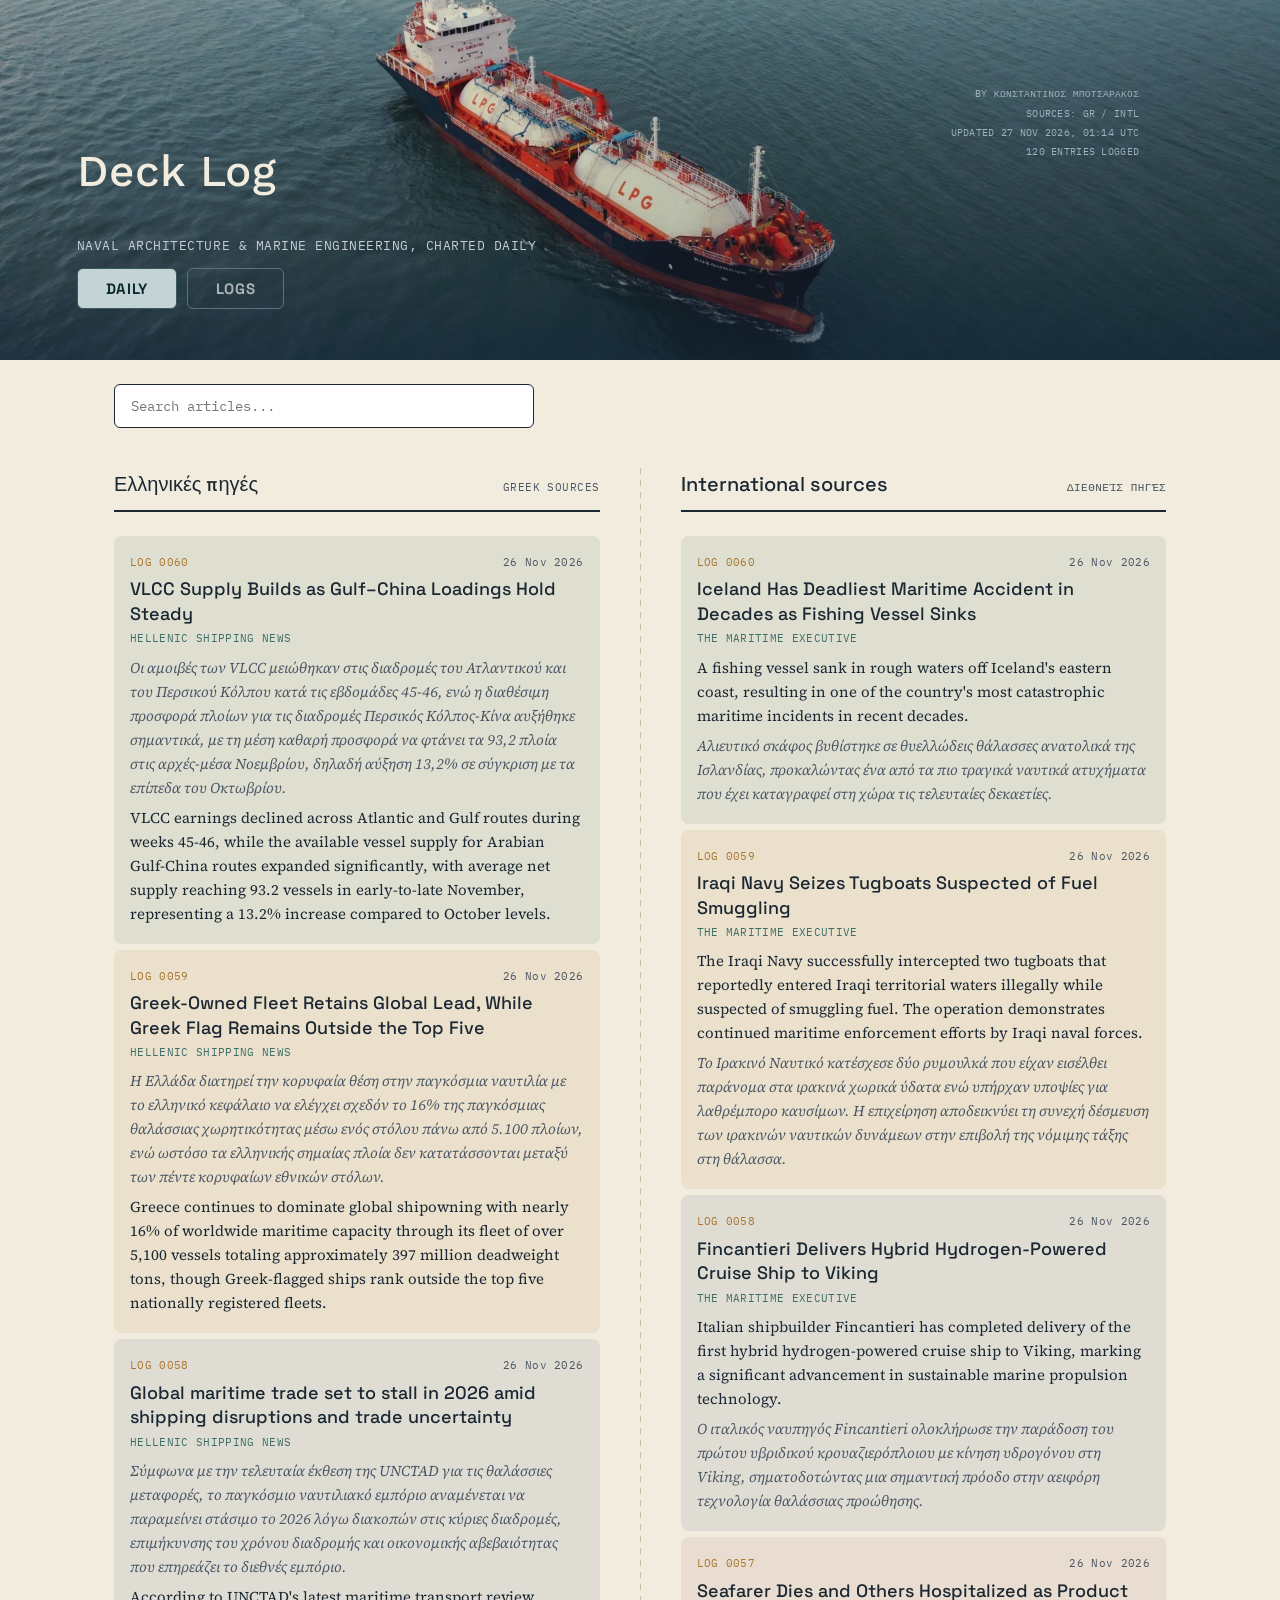
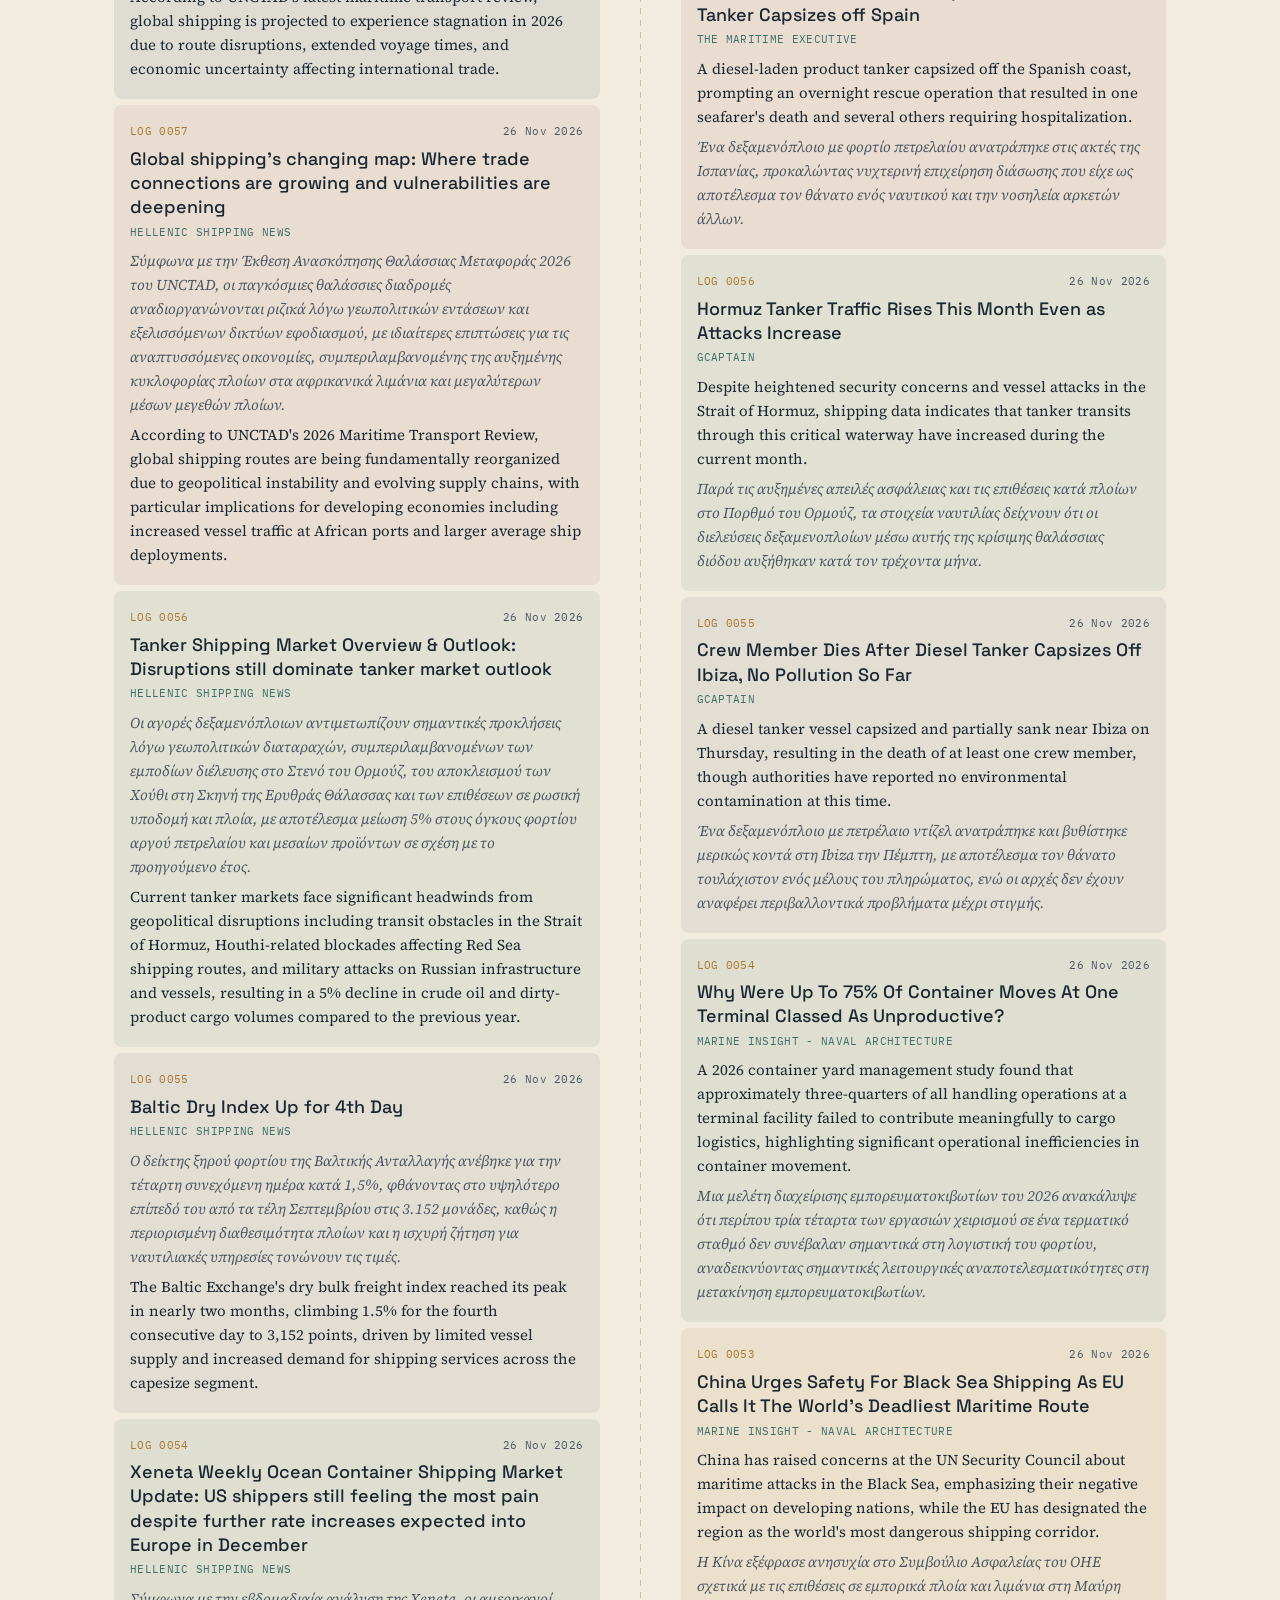
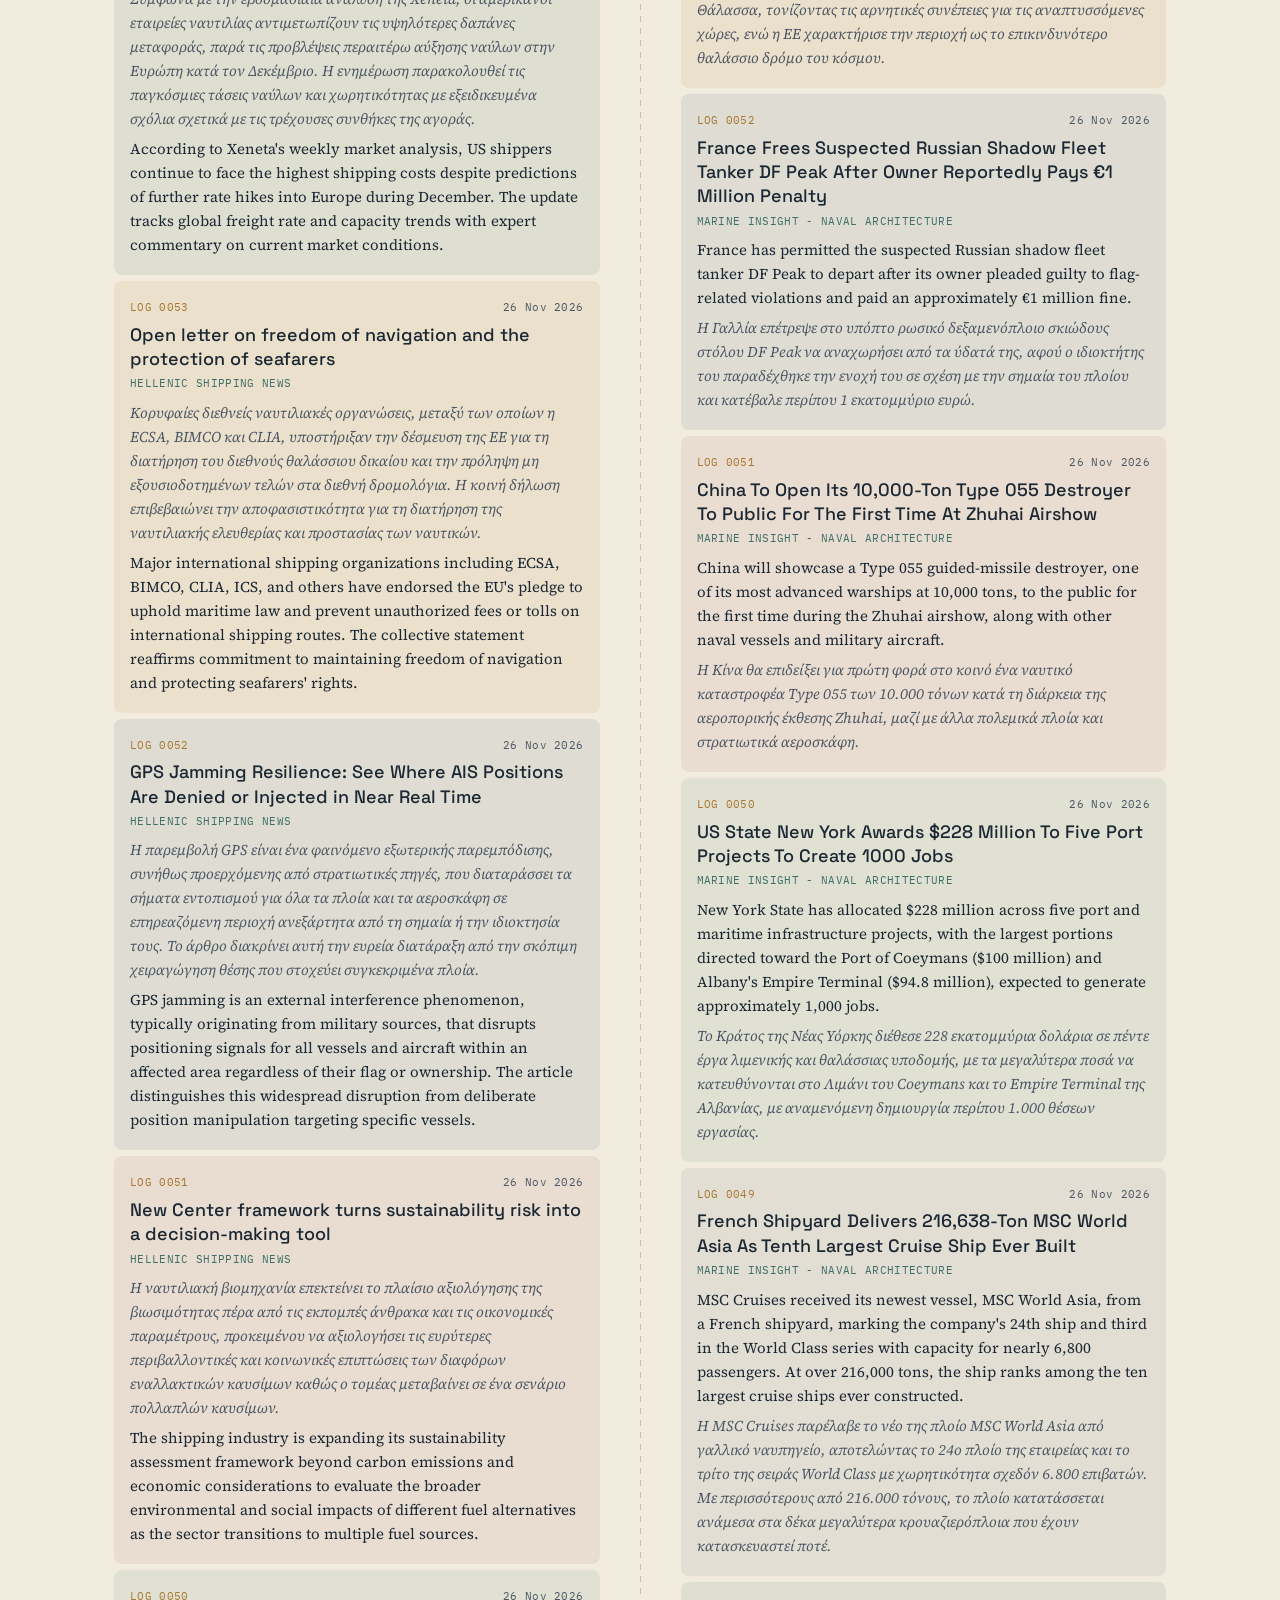
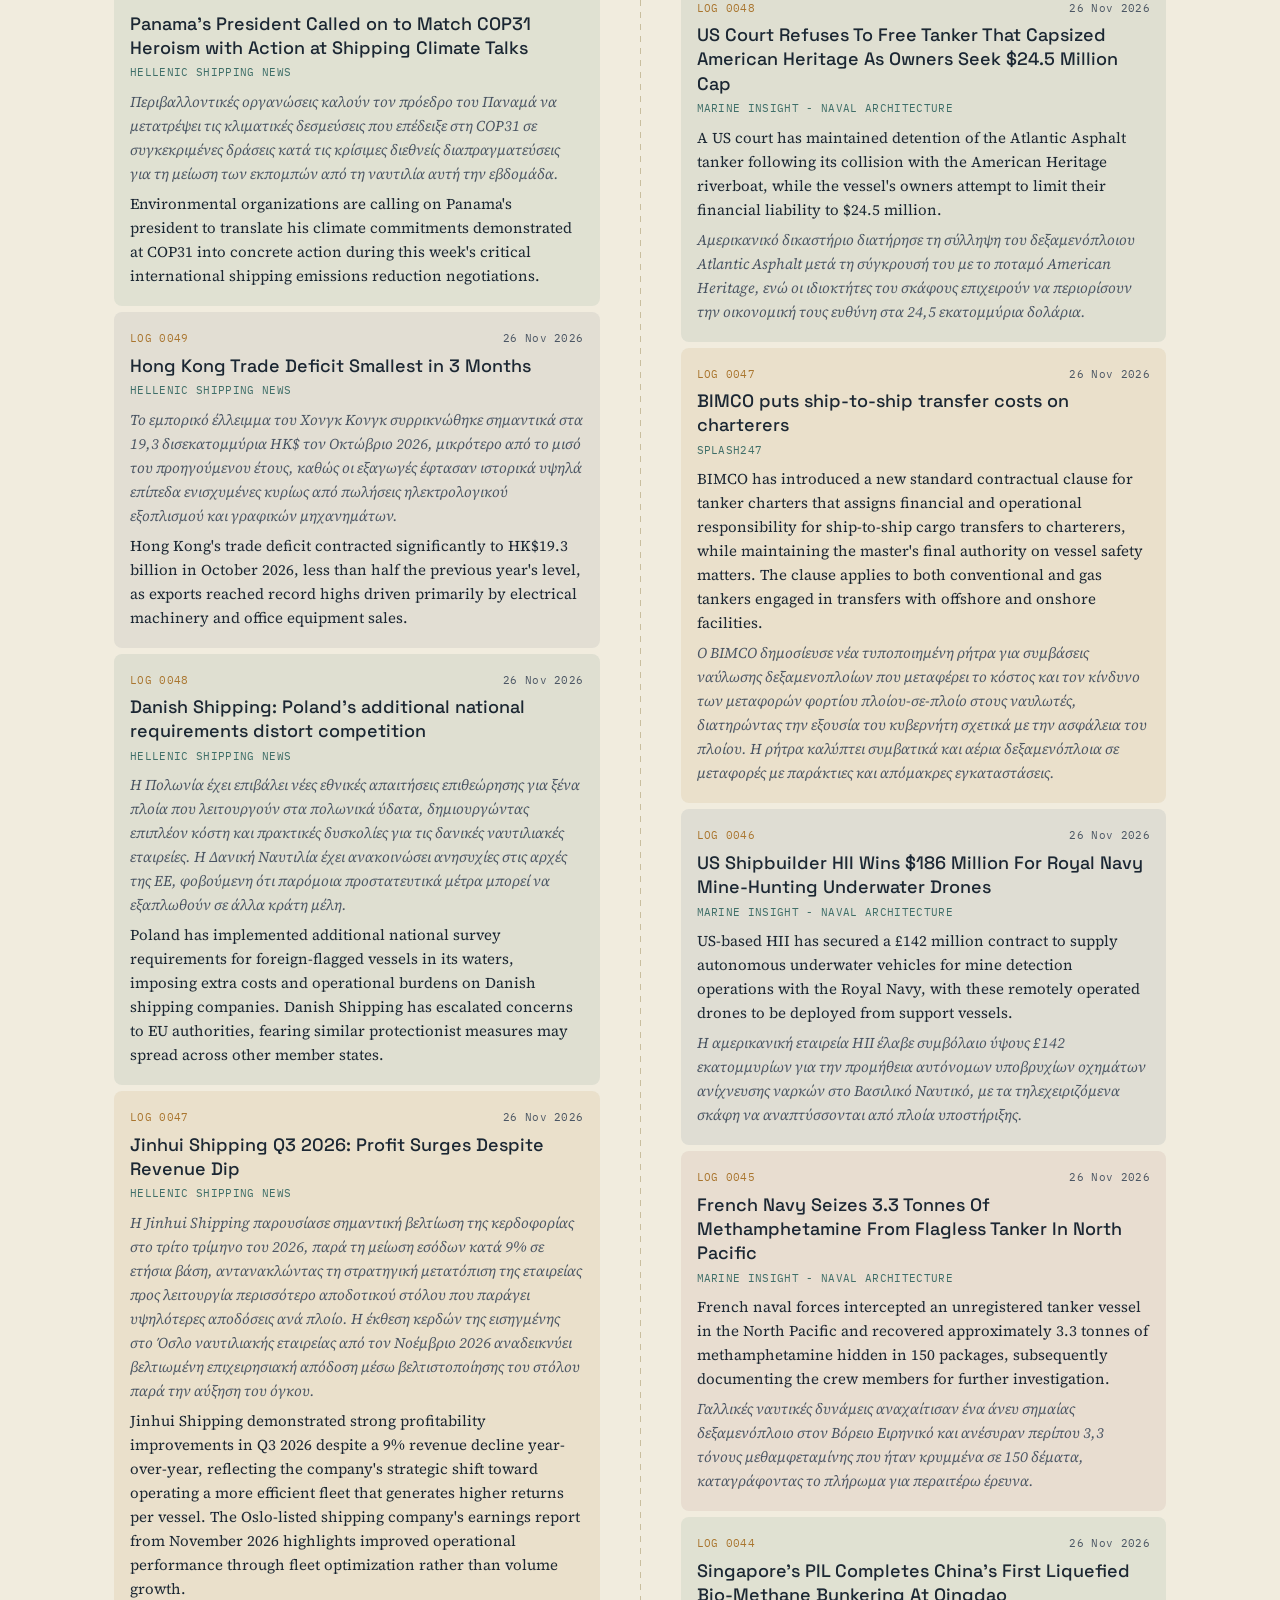
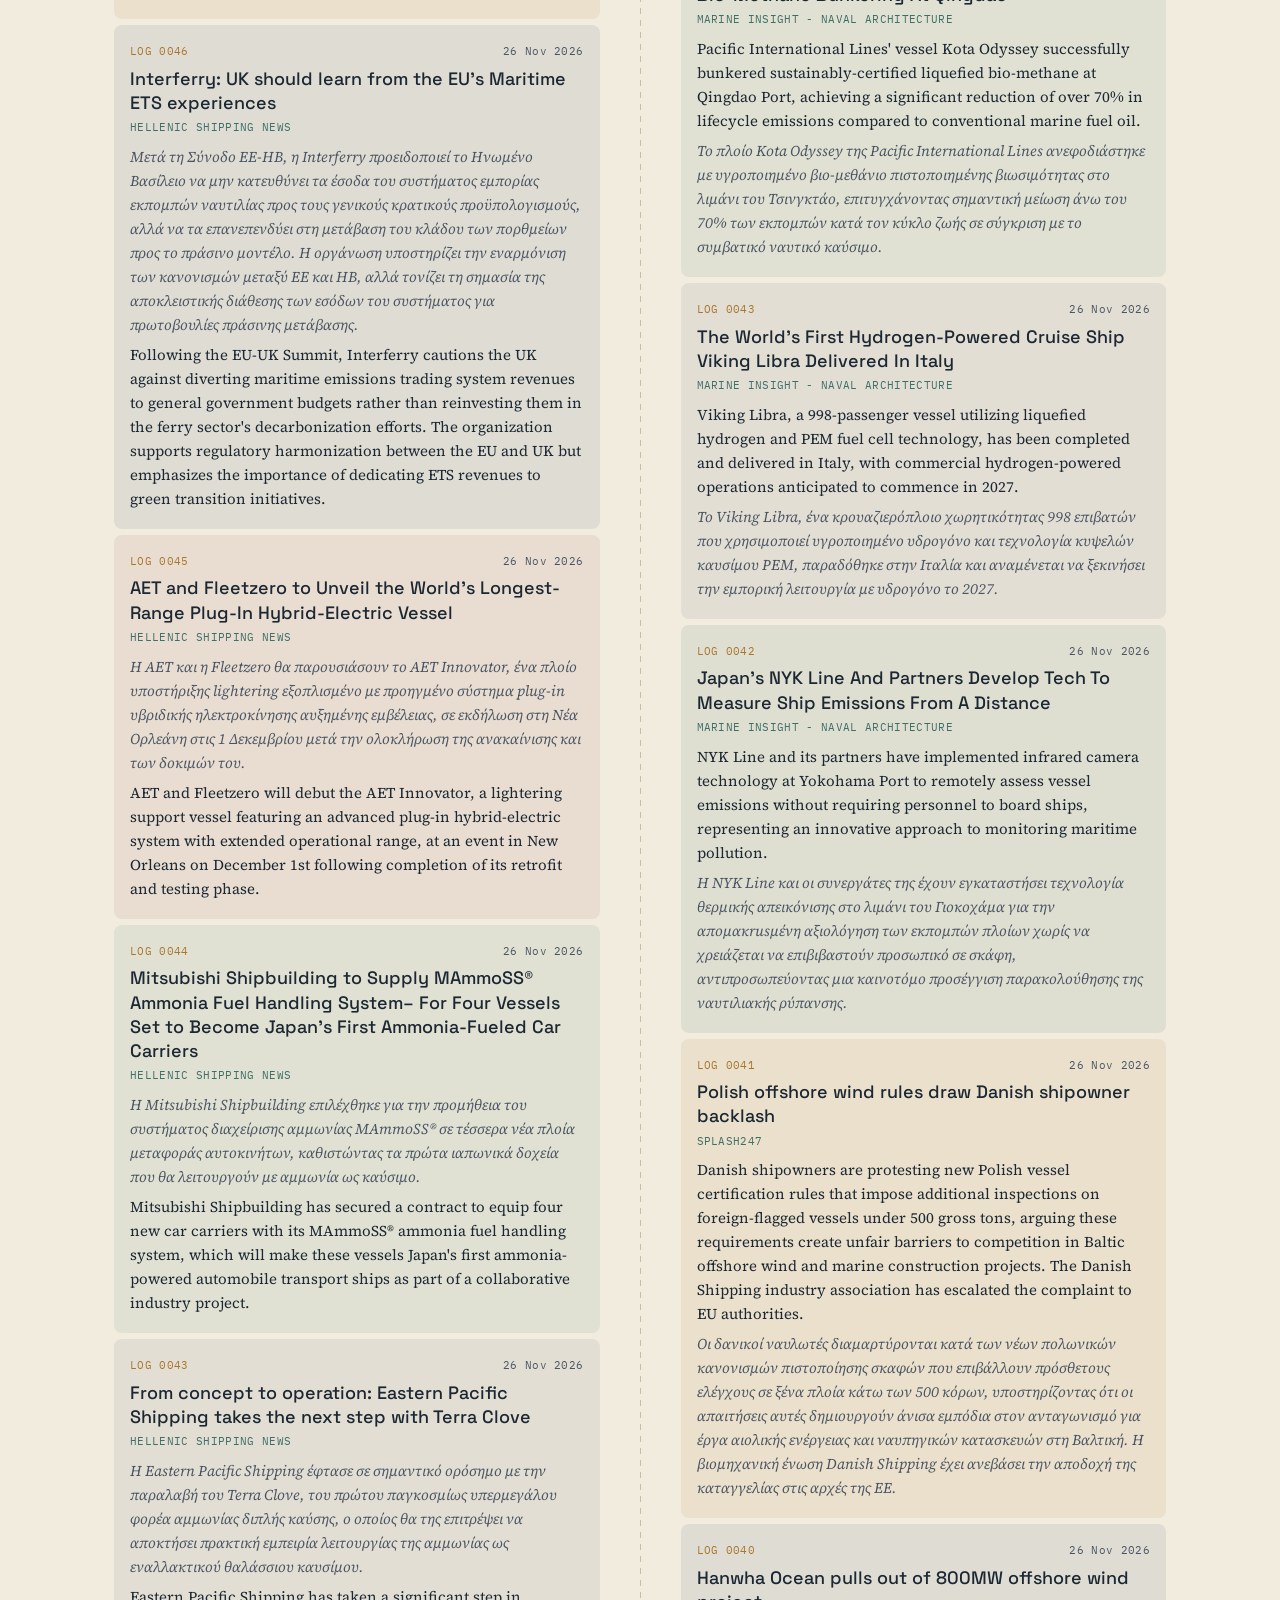
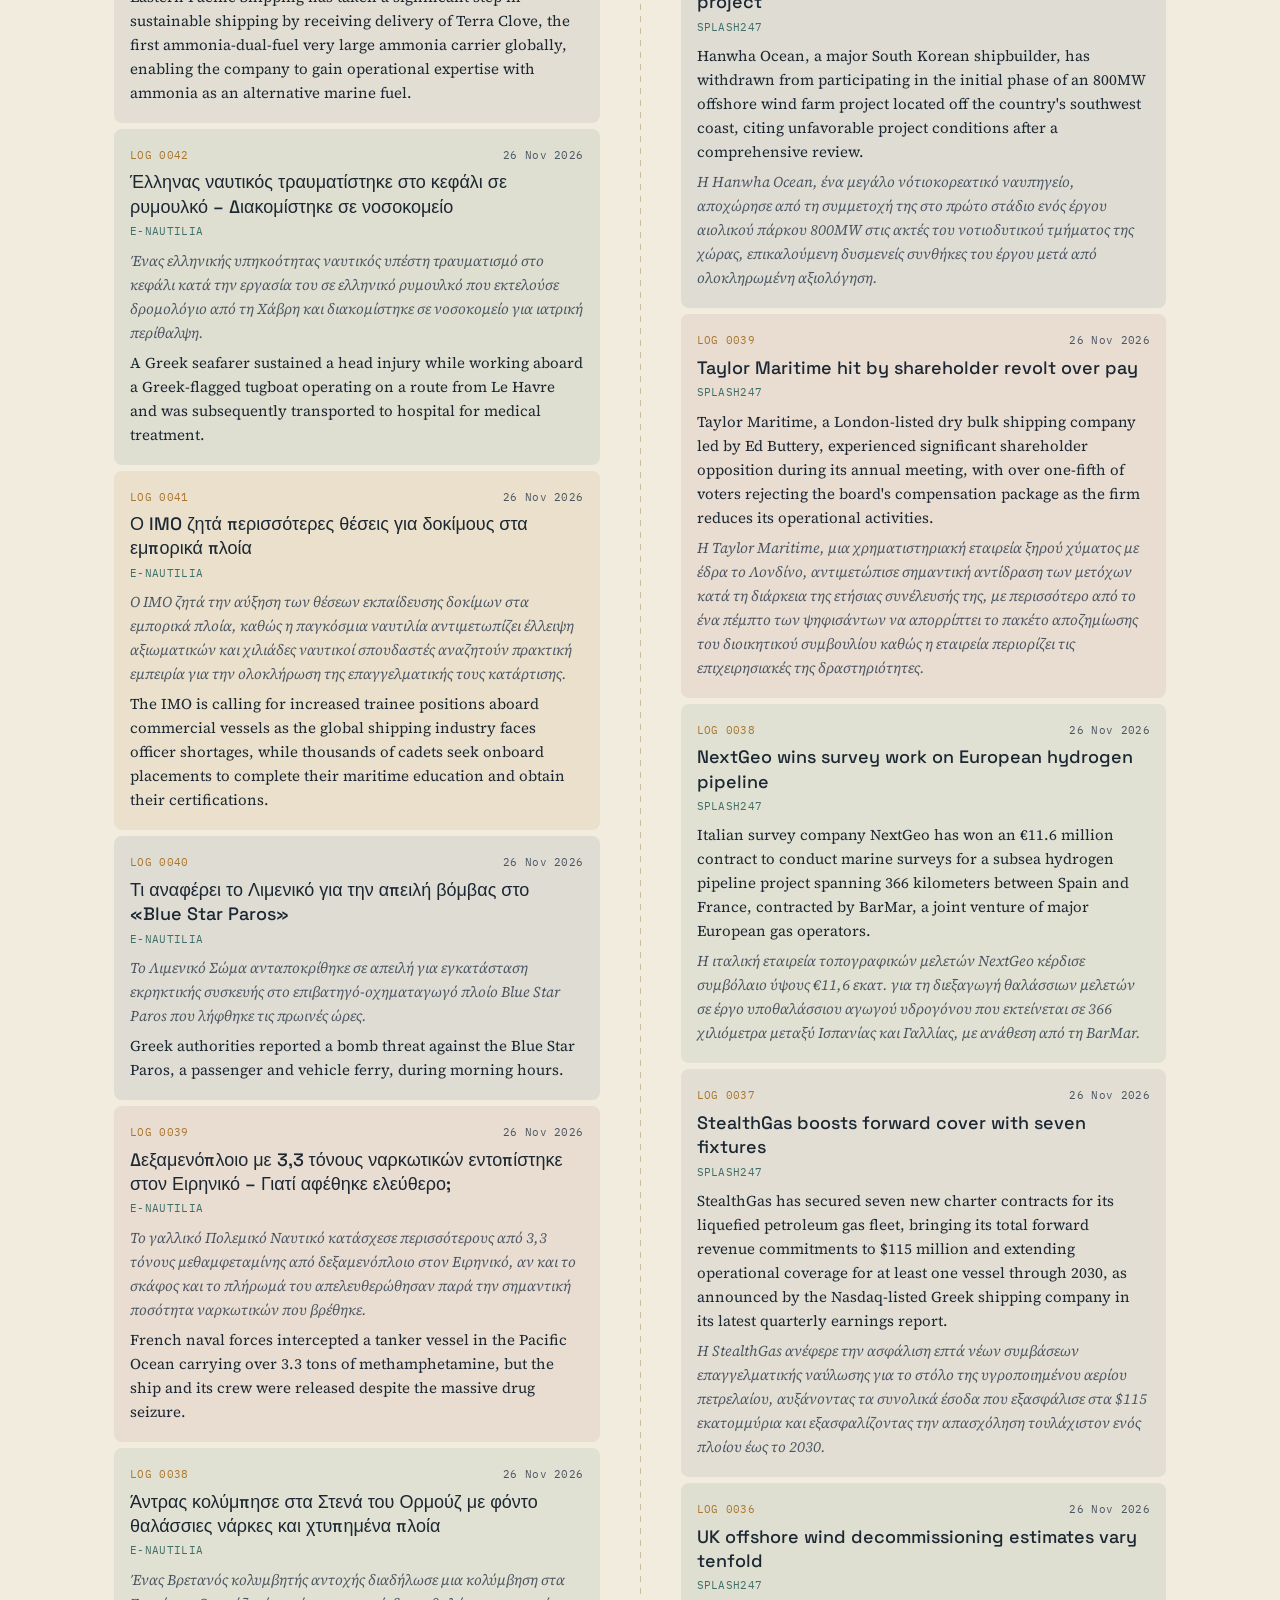
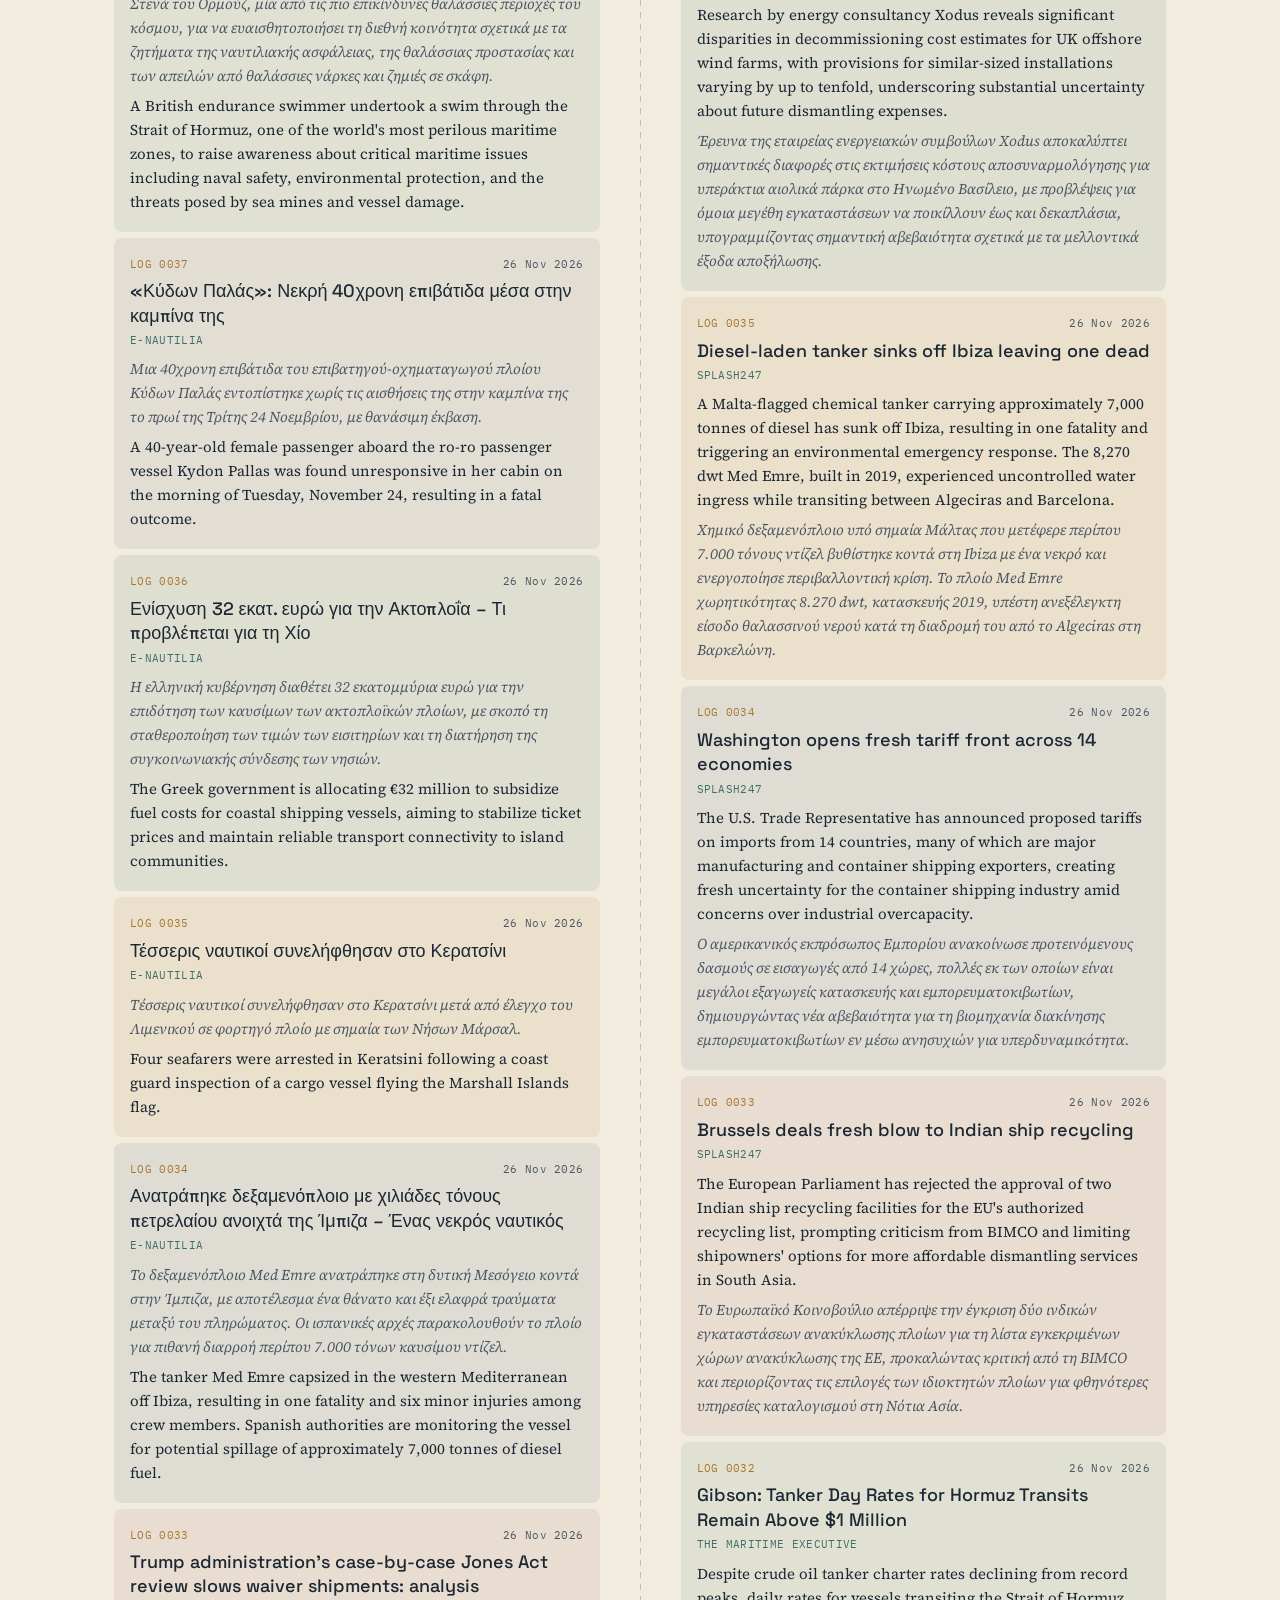
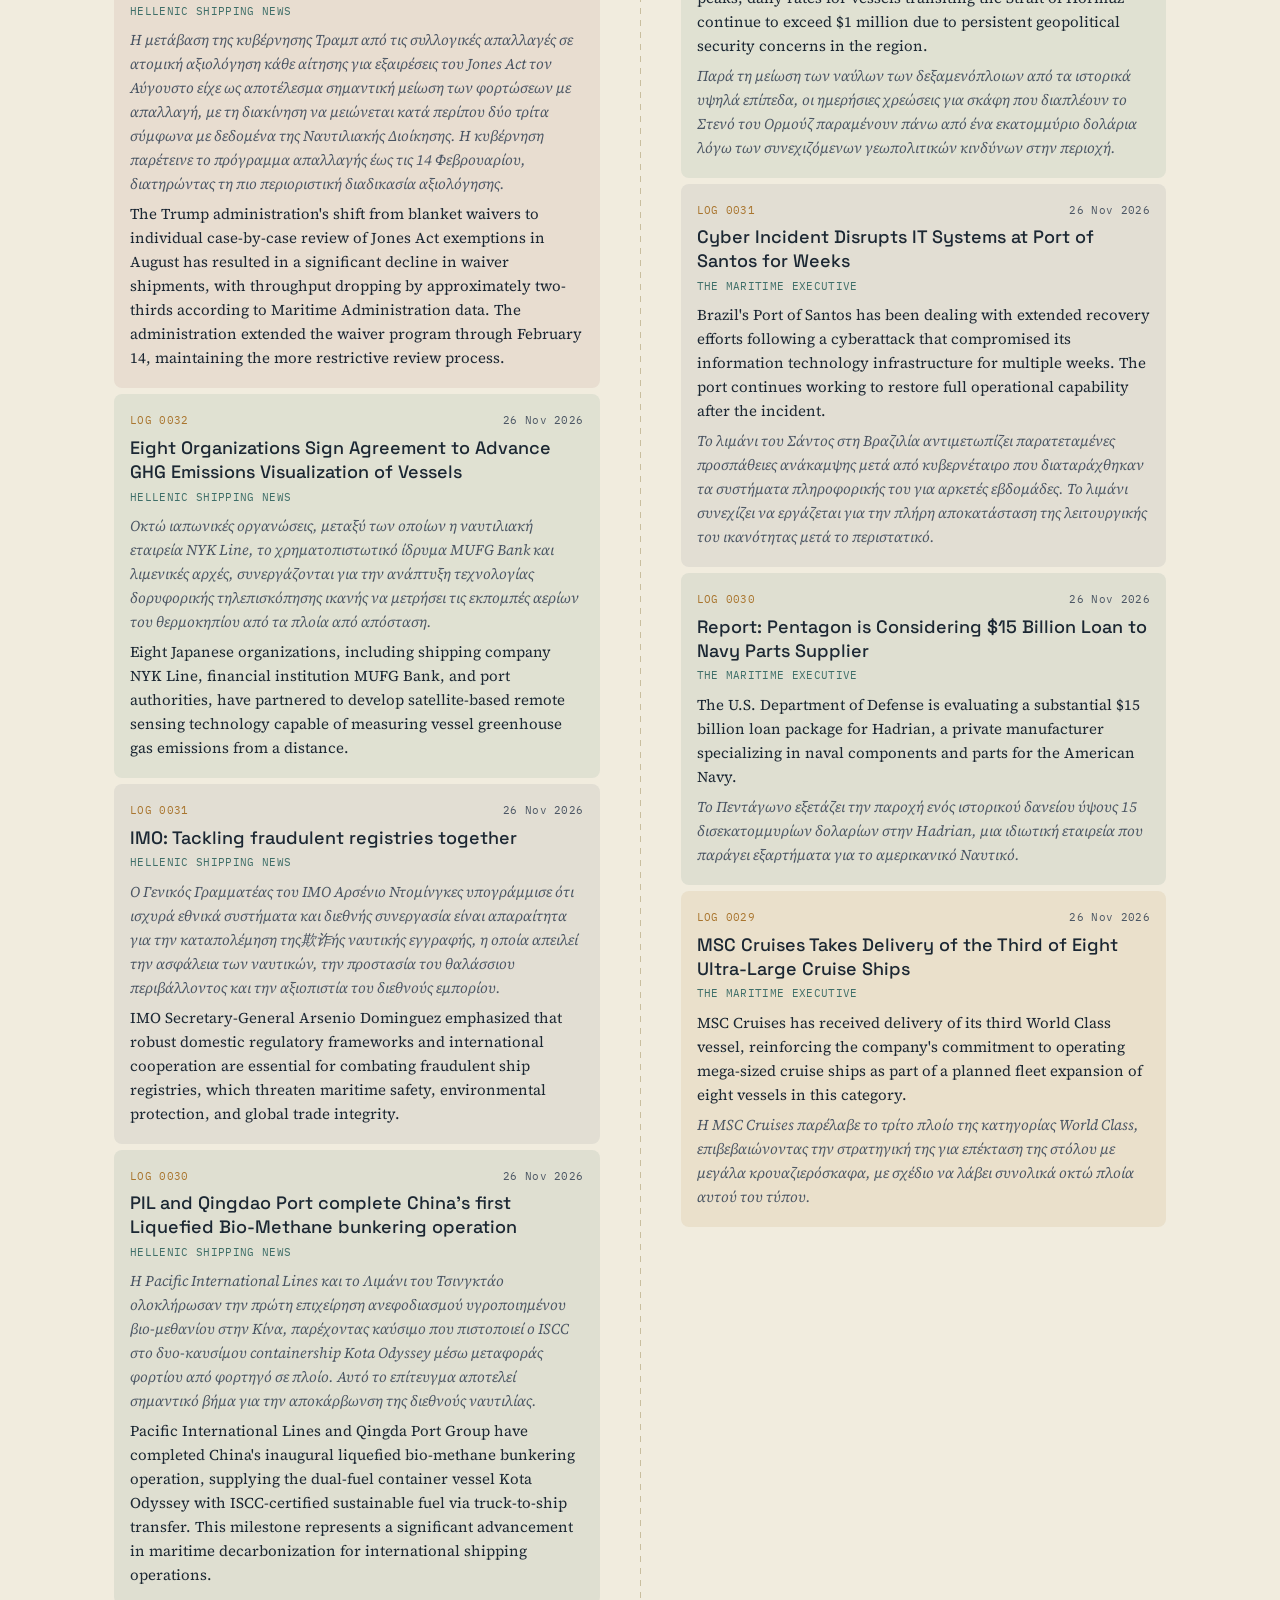
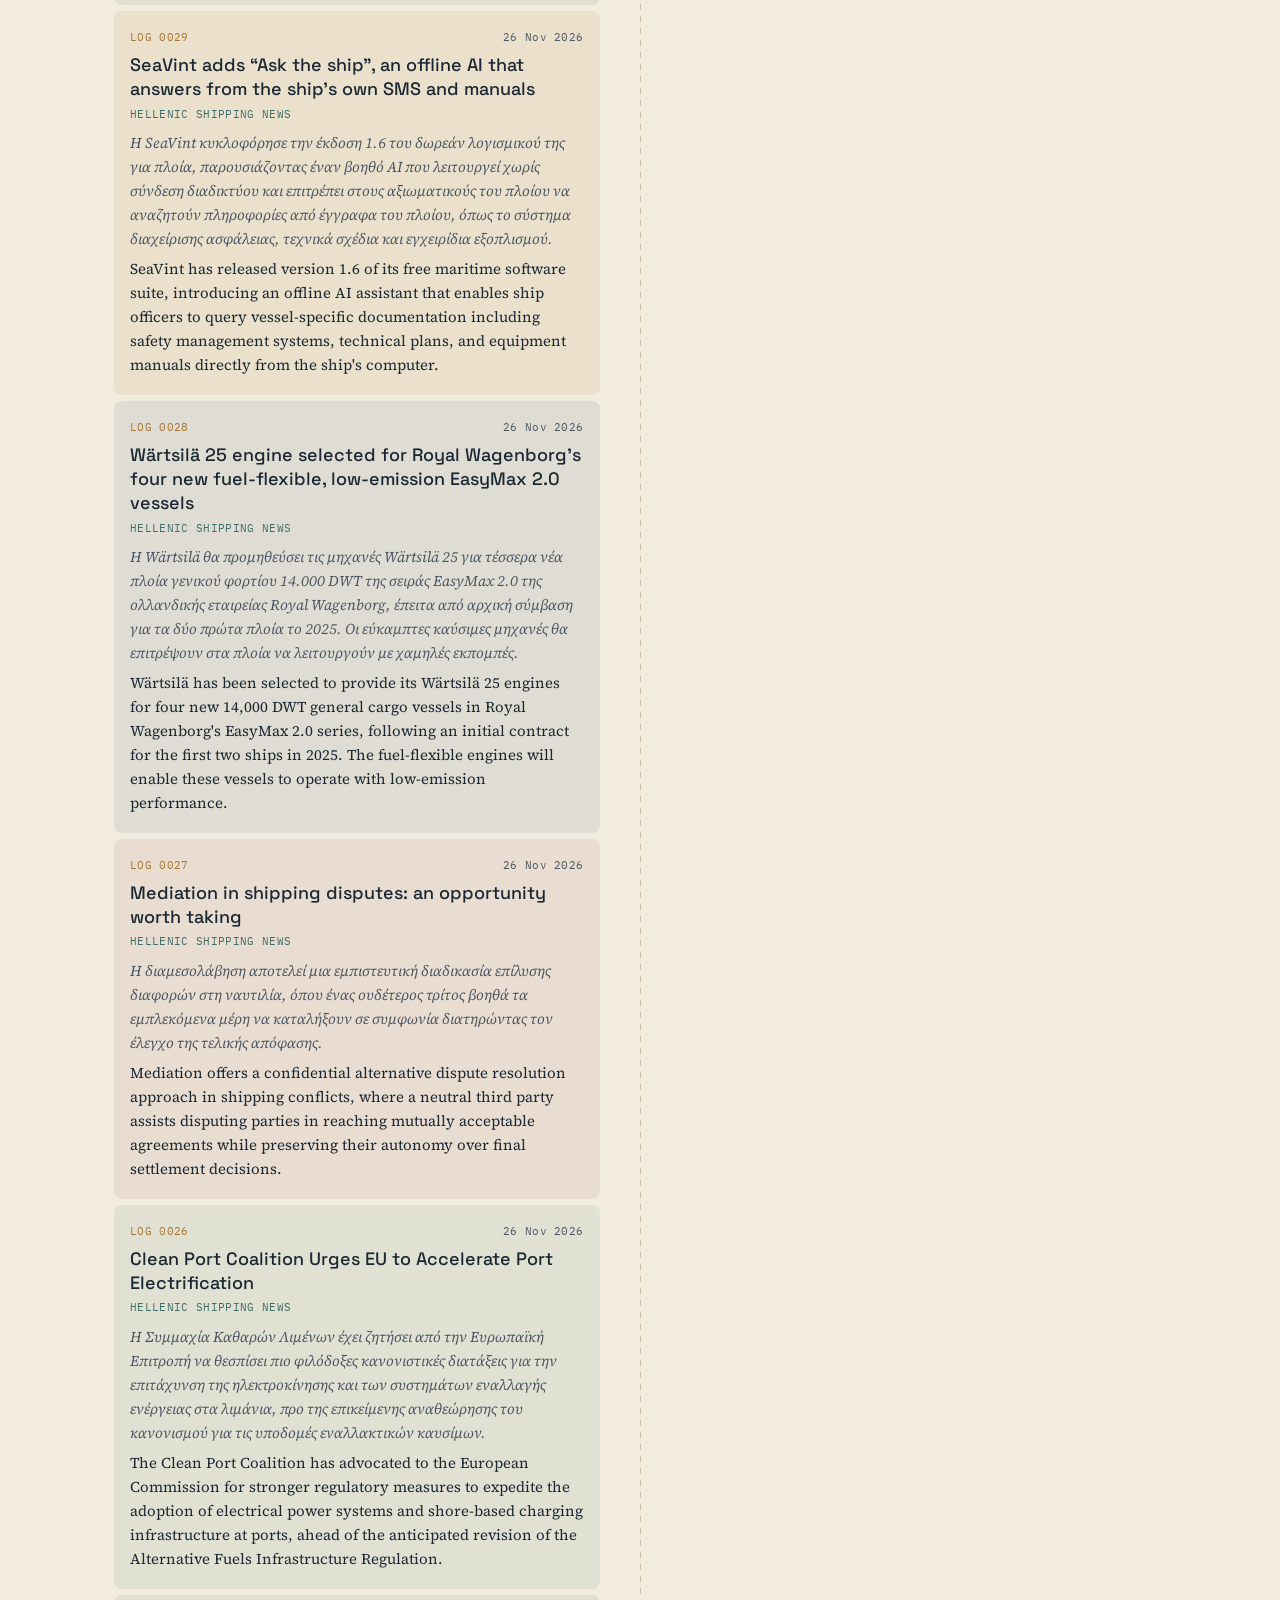
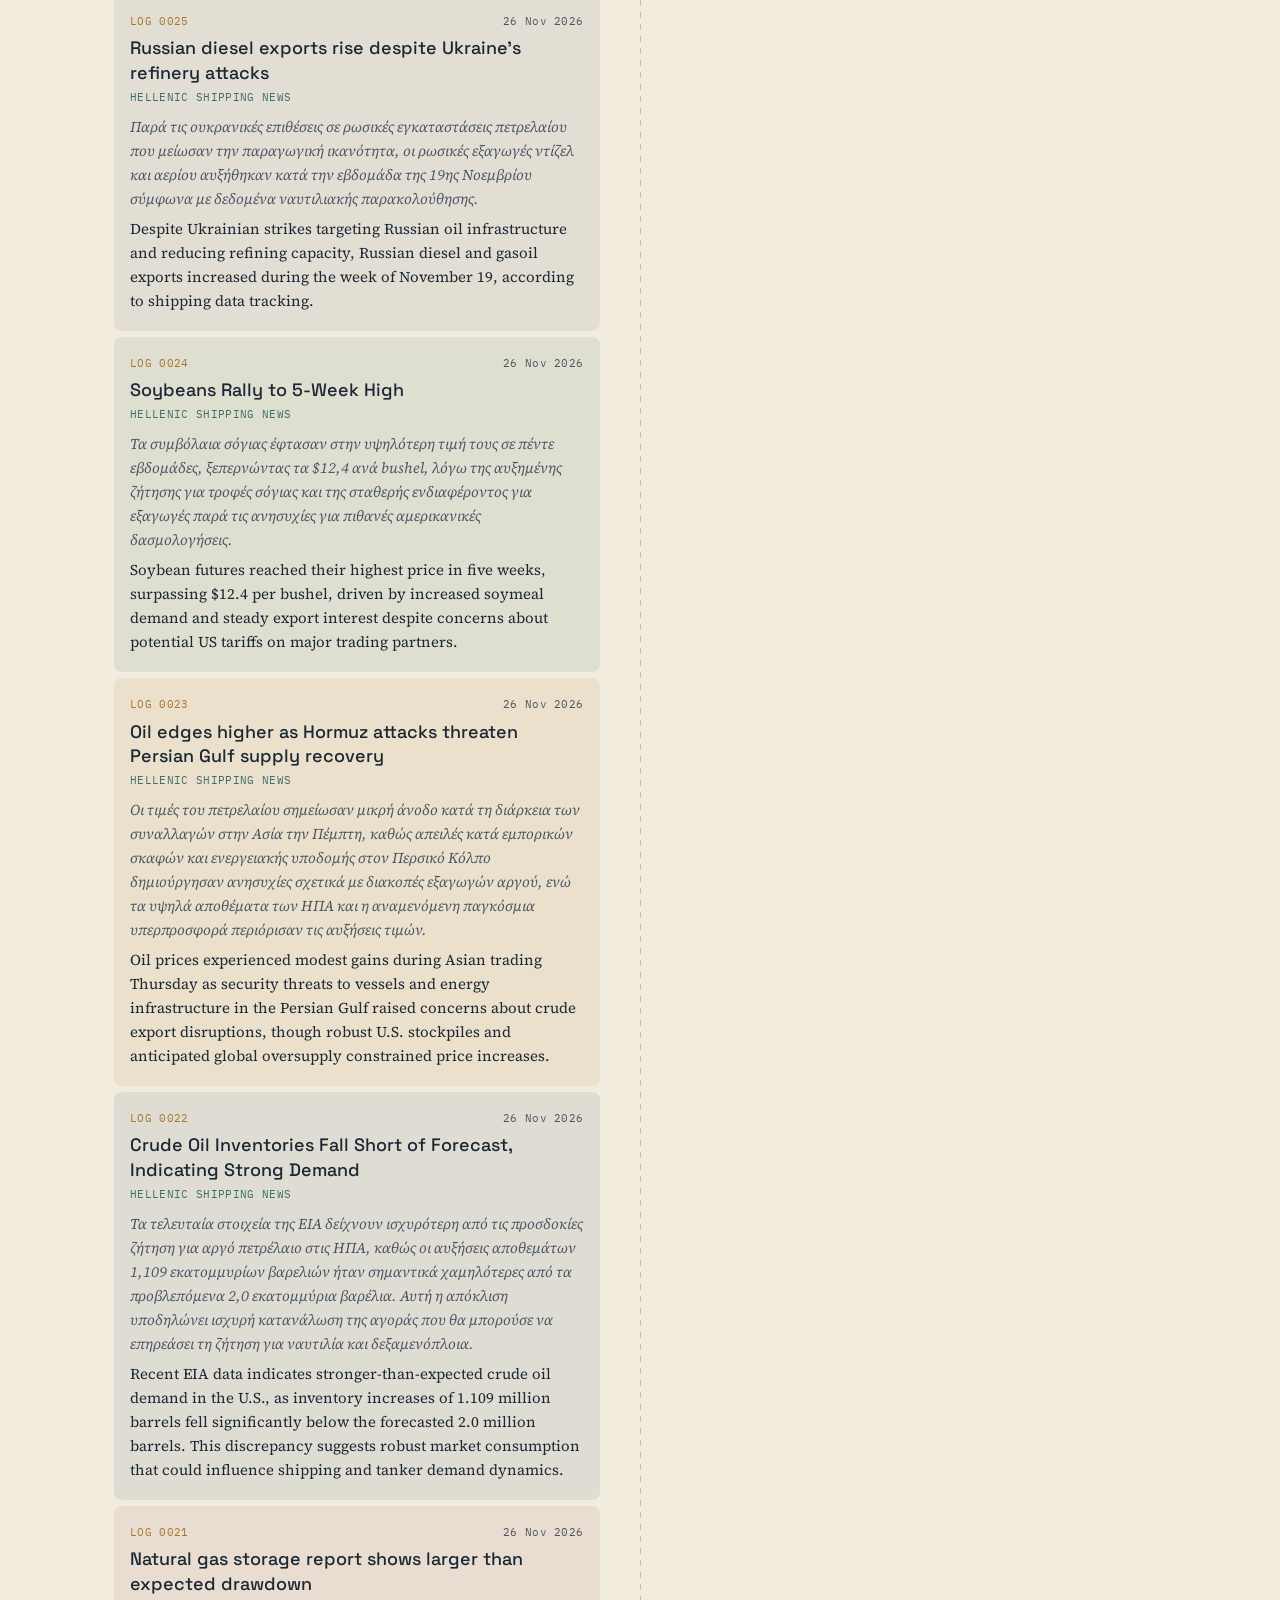
==== commit 81a05ba9: "Auto-update: fetch new articles and rebuild site" ====
--- a/docs/index.html
+++ b/docs/index.html
@@ -34,7 +34,7 @@
   <div class="titleblock-meta">
     <span>BY ΚΩΝΣΤΑΝΤΙΝΟΣ ΜΠΟΤΣΑΡΑΚΟΣ</span>
     <span>SOURCES: GR / INTL</span>
-    <span>UPDATED 26 Nov 2026, 15:57 UTC</span>
+    <span>UPDATED 27 Nov 2026, 01:14 UTC</span>
     <span>120 ENTRIES LOGGED</span>
   </div>
 
@@ -70,15 +70,257 @@
           <span class="entry-no">LOG 0060</span>
           <span class="entry-date">26 Nov 2026</span>
         </div>
+        <h3 class="entry-title"><a href="https://www.hellenicshippingnews.com/vlcc-supply-builds-as-gulf-china-loadings-hold-steady/" target="_blank" rel="noopener">VLCC Supply Builds as Gulf–China Loadings Hold Steady</a></h3>
+        <p class="entry-source">Hellenic Shipping News</p>
+        <p class="entry-summary summary-el">Οι αμοιβές των VLCC μειώθηκαν στις διαδρομές του Ατλαντικού και του Περσικού Κόλπου κατά τις εβδομάδες 45-46, ενώ η διαθέσιμη προσφορά πλοίων για τις διαδρομές Περσικός Κόλπος-Κίνα αυξήθηκε σημαντικά, με τη μέση καθαρή προσφορά να φτάνει τα 93,2 πλοία στις αρχές-μέσα Νοεμβρίου, δηλαδή αύξηση 13,2% σε σύγκριση με τα επίπεδα του Οκτωβρίου.</p>
+        <p class="entry-summary summary-en">VLCC earnings declined across Atlantic and Gulf routes during weeks 45-46, while the available vessel supply for Arabian Gulf-China routes expanded significantly, with average net supply reaching 93.2 vessels in early-to-late November, representing a 13.2% increase compared to October levels.</p>
+      </article>
+      
+      <article class="entry hue-1" data-date="26 Nov 2026">
+        <div class="entry-meta">
+          <span class="entry-no">LOG 0059</span>
+          <span class="entry-date">26 Nov 2026</span>
+        </div>
+        <h3 class="entry-title"><a href="https://www.hellenicshippingnews.com/greek-owned-fleet-retains-global-lead-while-greek-flag-remains-outside-the-top-five/" target="_blank" rel="noopener">Greek-Owned Fleet Retains Global Lead, While Greek Flag Remains Outside the Top Five</a></h3>
+        <p class="entry-source">Hellenic Shipping News</p>
+        <p class="entry-summary summary-el">Η Ελλάδα διατηρεί την κορυφαία θέση στην παγκόσμια ναυτιλία με το ελληνικό κεφάλαιο να ελέγχει σχεδόν το 16% της παγκόσμιας θαλάσσιας χωρητικότητας μέσω ενός στόλου πάνω από 5.100 πλοίων, ενώ ωστόσο τα ελληνικής σημαίας πλοία δεν κατατάσσονται μεταξύ των πέντε κορυφαίων εθνικών στόλων.</p>
+        <p class="entry-summary summary-en">Greece continues to dominate global shipowning with nearly 16% of worldwide maritime capacity through its fleet of over 5,100 vessels totaling approximately 397 million deadweight tons, though Greek-flagged ships rank outside the top five nationally registered fleets.</p>
+      </article>
+      
+      <article class="entry hue-2" data-date="26 Nov 2026">
+        <div class="entry-meta">
+          <span class="entry-no">LOG 0058</span>
+          <span class="entry-date">26 Nov 2026</span>
+        </div>
+        <h3 class="entry-title"><a href="https://www.hellenicshippingnews.com/global-maritime-trade-set-to-stall-in-2026-amid-shipping-disruptions-and-trade-uncertainty/" target="_blank" rel="noopener">Global maritime trade set to stall in 2026 amid shipping disruptions and trade uncertainty</a></h3>
+        <p class="entry-source">Hellenic Shipping News</p>
+        <p class="entry-summary summary-el">Σύμφωνα με την τελευταία έκθεση της UNCTAD για τις θαλάσσιες μεταφορές, το παγκόσμιο ναυτιλιακό εμπόριο αναμένεται να παραμείνει στάσιμο το 2026 λόγω διακοπών στις κύριες διαδρομές, επιμήκυνσης του χρόνου διαδρομής και οικονομικής αβεβαιότητας που επηρεάζει το διεθνές εμπόριο.</p>
+        <p class="entry-summary summary-en">According to UNCTAD's latest maritime transport review, global shipping is projected to experience stagnation in 2026 due to route disruptions, extended voyage times, and economic uncertainty affecting international trade.</p>
+      </article>
+      
+      <article class="entry hue-3" data-date="26 Nov 2026">
+        <div class="entry-meta">
+          <span class="entry-no">LOG 0057</span>
+          <span class="entry-date">26 Nov 2026</span>
+        </div>
+        <h3 class="entry-title"><a href="https://www.hellenicshippingnews.com/global-shippings-changing-map-where-trade-connections-are-growing-and-vulnerabilities-are-deepening/" target="_blank" rel="noopener">Global shipping’s changing map: Where trade connections are growing and vulnerabilities are deepening</a></h3>
+        <p class="entry-source">Hellenic Shipping News</p>
+        <p class="entry-summary summary-el">Σύμφωνα με την Έκθεση Ανασκόπησης Θαλάσσιας Μεταφοράς 2026 του UNCTAD, οι παγκόσμιες θαλάσσιες διαδρομές αναδιοργανώνονται ριζικά λόγω γεωπολιτικών εντάσεων και εξελισσόμενων δικτύων εφοδιασμού, με ιδιαίτερες επιπτώσεις για τις αναπτυσσόμενες οικονομίες, συμπεριλαμβανομένης της αυξημένης κυκλοφορίας πλοίων στα αφρικανικά λιμάνια και μεγαλύτερων μέσων μεγεθών πλοίων.</p>
+        <p class="entry-summary summary-en">According to UNCTAD's 2026 Maritime Transport Review, global shipping routes are being fundamentally reorganized due to geopolitical instability and evolving supply chains, with particular implications for developing economies including increased vessel traffic at African ports and larger average ship deployments.</p>
+      </article>
+      
+      <article class="entry hue-4" data-date="26 Nov 2026">
+        <div class="entry-meta">
+          <span class="entry-no">LOG 0056</span>
+          <span class="entry-date">26 Nov 2026</span>
+        </div>
+        <h3 class="entry-title"><a href="https://www.hellenicshippingnews.com/tanker-shipping-market-overview-outlook-disruptions-still-dominate-tanker-market-outlook/" target="_blank" rel="noopener">Tanker Shipping Market Overview & Outlook: Disruptions still dominate tanker market outlook</a></h3>
+        <p class="entry-source">Hellenic Shipping News</p>
+        <p class="entry-summary summary-el">Οι αγορές δεξαμενόπλοιων αντιμετωπίζουν σημαντικές προκλήσεις λόγω γεωπολιτικών διαταραχών, συμπεριλαμβανομένων των εμποδίων διέλευσης στο Στενό του Ορμούζ, του αποκλεισμού των Χούθι στη Σκηνή της Ερυθράς Θάλασσας και των επιθέσεων σε ρωσική υποδομή και πλοία, με αποτέλεσμα μείωση 5% στους όγκους φορτίου αργού πετρελαίου και μεσαίων προϊόντων σε σχέση με το προηγούμενο έτος.</p>
+        <p class="entry-summary summary-en">Current tanker markets face significant headwinds from geopolitical disruptions including transit obstacles in the Strait of Hormuz, Houthi-related blockades affecting Red Sea shipping routes, and military attacks on Russian infrastructure and vessels, resulting in a 5% decline in crude oil and dirty-product cargo volumes compared to the previous year.</p>
+      </article>
+      
+      <article class="entry hue-5" data-date="26 Nov 2026">
+        <div class="entry-meta">
+          <span class="entry-no">LOG 0055</span>
+          <span class="entry-date">26 Nov 2026</span>
+        </div>
+        <h3 class="entry-title"><a href="https://www.hellenicshippingnews.com/baltic-dry-index-up-for-4th-day-3/" target="_blank" rel="noopener">Baltic Dry Index Up for 4th Day</a></h3>
+        <p class="entry-source">Hellenic Shipping News</p>
+        <p class="entry-summary summary-el">Ο δείκτης ξηρού φορτίου της Βαλτικής Ανταλλαγής ανέβηκε για την τέταρτη συνεχόμενη ημέρα κατά 1,5%, φθάνοντας στο υψηλότερο επίπεδό του από τα τέλη Σεπτεμβρίου στις 3.152 μονάδες, καθώς η περιορισμένη διαθεσιμότητα πλοίων και η ισχυρή ζήτηση για ναυτιλιακές υπηρεσίες τονώνουν τις τιμές.</p>
+        <p class="entry-summary summary-en">The Baltic Exchange's dry bulk freight index reached its peak in nearly two months, climbing 1.5% for the fourth consecutive day to 3,152 points, driven by limited vessel supply and increased demand for shipping services across the capesize segment.</p>
+      </article>
+      
+      <article class="entry hue-0" data-date="26 Nov 2026">
+        <div class="entry-meta">
+          <span class="entry-no">LOG 0054</span>
+          <span class="entry-date">26 Nov 2026</span>
+        </div>
+        <h3 class="entry-title"><a href="https://www.hellenicshippingnews.com/xeneta-weekly-ocean-container-shipping-market-update-us-shippers-still-feeling-the-most-pain-despite-further-rate-increases-expected-into-europe-in-december/" target="_blank" rel="noopener">Xeneta Weekly Ocean Container Shipping Market Update: US shippers still feeling the most pain despite further rate increases expected into Europe in December</a></h3>
+        <p class="entry-source">Hellenic Shipping News</p>
+        <p class="entry-summary summary-el">Σύμφωνα με την εβδομαδιαία ανάλυση της Xeneta, οι αμερικανοί εταιρείες ναυτιλίας αντιμετωπίζουν τις υψηλότερες δαπάνες μεταφοράς, παρά τις προβλέψεις περαιτέρω αύξησης ναύλων στην Ευρώπη κατά τον Δεκέμβριο. Η ενημέρωση παρακολουθεί τις παγκόσμιες τάσεις ναύλων και χωρητικότητας με εξειδικευμένα σχόλια σχετικά με τις τρέχουσες συνθήκες της αγοράς.</p>
+        <p class="entry-summary summary-en">According to Xeneta's weekly market analysis, US shippers continue to face the highest shipping costs despite predictions of further rate hikes into Europe during December. The update tracks global freight rate and capacity trends with expert commentary on current market conditions.</p>
+      </article>
+      
+      <article class="entry hue-1" data-date="26 Nov 2026">
+        <div class="entry-meta">
+          <span class="entry-no">LOG 0053</span>
+          <span class="entry-date">26 Nov 2026</span>
+        </div>
+        <h3 class="entry-title"><a href="https://www.hellenicshippingnews.com/open-letter-on-freedom-of-navigation-and-the-protection-of-seafarers/" target="_blank" rel="noopener">Open letter on freedom of navigation and the protection of seafarers</a></h3>
+        <p class="entry-source">Hellenic Shipping News</p>
+        <p class="entry-summary summary-el">Κορυφαίες διεθνείς ναυτιλιακές οργανώσεις, μεταξύ των οποίων η ECSA, BIMCO και CLIA, υποστήριξαν την δέσμευση της ΕΕ για τη διατήρηση του διεθνούς θαλάσσιου δικαίου και την πρόληψη μη εξουσιοδοτημένων τελών στα διεθνή δρομολόγια. Η κοινή δήλωση επιβεβαιώνει την αποφασιστικότητα για τη διατήρηση της ναυτιλιακής ελευθερίας και προστασίας των ναυτικών.</p>
+        <p class="entry-summary summary-en">Major international shipping organizations including ECSA, BIMCO, CLIA, ICS, and others have endorsed the EU's pledge to uphold maritime law and prevent unauthorized fees or tolls on international shipping routes. The collective statement reaffirms commitment to maintaining freedom of navigation and protecting seafarers' rights.</p>
+      </article>
+      
+      <article class="entry hue-2" data-date="26 Nov 2026">
+        <div class="entry-meta">
+          <span class="entry-no">LOG 0052</span>
+          <span class="entry-date">26 Nov 2026</span>
+        </div>
+        <h3 class="entry-title"><a href="https://www.hellenicshippingnews.com/gps-jamming-resilience-see-where-ais-positions-are-denied-or-injected-in-near-real-time/" target="_blank" rel="noopener">GPS Jamming Resilience: See Where AIS Positions Are Denied or Injected in Near Real Time</a></h3>
+        <p class="entry-source">Hellenic Shipping News</p>
+        <p class="entry-summary summary-el">Η παρεμβολή GPS είναι ένα φαινόμενο εξωτερικής παρεμπόδισης, συνήθως προερχόμενης από στρατιωτικές πηγές, που διαταράσσει τα σήματα εντοπισμού για όλα τα πλοία και τα αεροσκάφη σε επηρεαζόμενη περιοχή ανεξάρτητα από τη σημαία ή την ιδιοκτησία τους. Το άρθρο διακρίνει αυτή την ευρεία διατάραξη από την σκόπιμη χειραγώγηση θέσης που στοχεύει συγκεκριμένα πλοία.</p>
+        <p class="entry-summary summary-en">GPS jamming is an external interference phenomenon, typically originating from military sources, that disrupts positioning signals for all vessels and aircraft within an affected area regardless of their flag or ownership. The article distinguishes this widespread disruption from deliberate position manipulation targeting specific vessels.</p>
+      </article>
+      
+      <article class="entry hue-3" data-date="26 Nov 2026">
+        <div class="entry-meta">
+          <span class="entry-no">LOG 0051</span>
+          <span class="entry-date">26 Nov 2026</span>
+        </div>
+        <h3 class="entry-title"><a href="https://www.hellenicshippingnews.com/new-center-framework-turns-sustainability-risk-into-a-decision-making-tool/" target="_blank" rel="noopener">New Center framework turns sustainability risk into a decision-making tool</a></h3>
+        <p class="entry-source">Hellenic Shipping News</p>
+        <p class="entry-summary summary-el">Η ναυτιλιακή βιομηχανία επεκτείνει το πλαίσιο αξιολόγησης της βιωσιμότητας πέρα από τις εκπομπές άνθρακα και τις οικονομικές παραμέτρους, προκειμένου να αξιολογήσει τις ευρύτερες περιβαλλοντικές και κοινωνικές επιπτώσεις των διαφόρων εναλλακτικών καυσίμων καθώς ο τομέας μεταβαίνει σε ένα σενάριο πολλαπλών καυσίμων.</p>
+        <p class="entry-summary summary-en">The shipping industry is expanding its sustainability assessment framework beyond carbon emissions and economic considerations to evaluate the broader environmental and social impacts of different fuel alternatives as the sector transitions to multiple fuel sources.</p>
+      </article>
+      
+      <article class="entry hue-4" data-date="26 Nov 2026">
+        <div class="entry-meta">
+          <span class="entry-no">LOG 0050</span>
+          <span class="entry-date">26 Nov 2026</span>
+        </div>
+        <h3 class="entry-title"><a href="https://www.hellenicshippingnews.com/panamas-president-called-on-to-match-cop31-heroism-with-action-at-shipping-climate-talks/" target="_blank" rel="noopener">Panama’s President Called on to Match COP31 Heroism with Action at Shipping Climate Talks</a></h3>
+        <p class="entry-source">Hellenic Shipping News</p>
+        <p class="entry-summary summary-el">Περιβαλλοντικές οργανώσεις καλούν τον πρόεδρο του Παναμά να μετατρέψει τις κλιματικές δεσμεύσεις που επέδειξε στη COP31 σε συγκεκριμένες δράσεις κατά τις κρίσιμες διεθνείς διαπραγματεύσεις για τη μείωση των εκπομπών από τη ναυτιλία αυτή την εβδομάδα.</p>
+        <p class="entry-summary summary-en">Environmental organizations are calling on Panama's president to translate his climate commitments demonstrated at COP31 into concrete action during this week's critical international shipping emissions reduction negotiations.</p>
+      </article>
+      
+      <article class="entry hue-5" data-date="26 Nov 2026">
+        <div class="entry-meta">
+          <span class="entry-no">LOG 0049</span>
+          <span class="entry-date">26 Nov 2026</span>
+        </div>
+        <h3 class="entry-title"><a href="https://www.hellenicshippingnews.com/hong-kong-trade-deficit-smallest-in-3-months/" target="_blank" rel="noopener">Hong Kong Trade Deficit Smallest in 3 Months</a></h3>
+        <p class="entry-source">Hellenic Shipping News</p>
+        <p class="entry-summary summary-el">Το εμπορικό έλλειμμα του Χονγκ Κονγκ συρρικνώθηκε σημαντικά στα 19,3 δισεκατομμύρια HK$ τον Οκτώβριο 2026, μικρότερο από το μισό του προηγούμενου έτους, καθώς οι εξαγωγές έφτασαν ιστορικά υψηλά επίπεδα ενισχυμένες κυρίως από πωλήσεις ηλεκτρολογικού εξοπλισμού και γραφικών μηχανημάτων.</p>
+        <p class="entry-summary summary-en">Hong Kong's trade deficit contracted significantly to HK$19.3 billion in October 2026, less than half the previous year's level, as exports reached record highs driven primarily by electrical machinery and office equipment sales.</p>
+      </article>
+      
+      <article class="entry hue-0" data-date="26 Nov 2026">
+        <div class="entry-meta">
+          <span class="entry-no">LOG 0048</span>
+          <span class="entry-date">26 Nov 2026</span>
+        </div>
+        <h3 class="entry-title"><a href="https://www.hellenicshippingnews.com/danish-shipping-polands-additional-national-requirements-distort-competition/" target="_blank" rel="noopener">Danish Shipping: Poland’s additional national requirements distort competition</a></h3>
+        <p class="entry-source">Hellenic Shipping News</p>
+        <p class="entry-summary summary-el">Η Πολωνία έχει επιβάλει νέες εθνικές απαιτήσεις επιθεώρησης για ξένα πλοία που λειτουργούν στα πολωνικά ύδατα, δημιουργώντας επιπλέον κόστη και πρακτικές δυσκολίες για τις δανικές ναυτιλιακές εταιρείες. Η Δανική Ναυτιλία έχει ανακοινώσει ανησυχίες στις αρχές της ΕΕ, φοβούμενη ότι παρόμοια προστατευτικά μέτρα μπορεί να εξαπλωθούν σε άλλα κράτη μέλη.</p>
+        <p class="entry-summary summary-en">Poland has implemented additional national survey requirements for foreign-flagged vessels in its waters, imposing extra costs and operational burdens on Danish shipping companies. Danish Shipping has escalated concerns to EU authorities, fearing similar protectionist measures may spread across other member states.</p>
+      </article>
+      
+      <article class="entry hue-1" data-date="26 Nov 2026">
+        <div class="entry-meta">
+          <span class="entry-no">LOG 0047</span>
+          <span class="entry-date">26 Nov 2026</span>
+        </div>
+        <h3 class="entry-title"><a href="https://www.hellenicshippingnews.com/jinhui-shipping-q3-2026-profit-surges-despite-revenue-dip/" target="_blank" rel="noopener">Jinhui Shipping Q3 2026: Profit Surges Despite Revenue Dip</a></h3>
+        <p class="entry-source">Hellenic Shipping News</p>
+        <p class="entry-summary summary-el">Η Jinhui Shipping παρουσίασε σημαντική βελτίωση της κερδοφορίας στο τρίτο τρίμηνο του 2026, παρά τη μείωση εσόδων κατά 9% σε ετήσια βάση, αντανακλώντας τη στρατηγική μετατόπιση της εταιρείας προς λειτουργία περισσότερο αποδοτικού στόλου που παράγει υψηλότερες αποδόσεις ανά πλοίο. Η έκθεση κερδών της εισηγμένης στο Όσλο ναυτιλιακής εταιρείας από τον Νοέμβριο 2026 αναδεικνύει βελτιωμένη επιχειρησιακή απόδοση μέσω βελτιστοποίησης του στόλου παρά την αύξηση του όγκου.</p>
+        <p class="entry-summary summary-en">Jinhui Shipping demonstrated strong profitability improvements in Q3 2026 despite a 9% revenue decline year-over-year, reflecting the company's strategic shift toward operating a more efficient fleet that generates higher returns per vessel. The Oslo-listed shipping company's earnings report from November 2026 highlights improved operational performance through fleet optimization rather than volume growth.</p>
+      </article>
+      
+      <article class="entry hue-2" data-date="26 Nov 2026">
+        <div class="entry-meta">
+          <span class="entry-no">LOG 0046</span>
+          <span class="entry-date">26 Nov 2026</span>
+        </div>
+        <h3 class="entry-title"><a href="https://www.hellenicshippingnews.com/interferry-uk-should-learn-from-the-eus-maritime-ets-experiences/" target="_blank" rel="noopener">Interferry: UK should learn from the EU’s Maritime ETS experiences</a></h3>
+        <p class="entry-source">Hellenic Shipping News</p>
+        <p class="entry-summary summary-el">Μετά τη Σύνοδο ΕΕ-ΗΒ, η Interferry προειδοποιεί το Ηνωμένο Βασίλειο να μην κατευθύνει τα έσοδα του συστήματος εμπορίας εκπομπών ναυτιλίας προς τους γενικούς κρατικούς προϋπολογισμούς, αλλά να τα επανεπενδύει στη μετάβαση του κλάδου των πορθμείων προς το πράσινο μοντέλο. Η οργάνωση υποστηρίζει την εναρμόνιση των κανονισμών μεταξύ ΕΕ και ΗΒ, αλλά τονίζει τη σημασία της αποκλειστικής διάθεσης των εσόδων του συστήματος για πρωτοβουλίες πράσινης μετάβασης.</p>
+        <p class="entry-summary summary-en">Following the EU-UK Summit, Interferry cautions the UK against diverting maritime emissions trading system revenues to general government budgets rather than reinvesting them in the ferry sector's decarbonization efforts. The organization supports regulatory harmonization between the EU and UK but emphasizes the importance of dedicating ETS revenues to green transition initiatives.</p>
+      </article>
+      
+      <article class="entry hue-3" data-date="26 Nov 2026">
+        <div class="entry-meta">
+          <span class="entry-no">LOG 0045</span>
+          <span class="entry-date">26 Nov 2026</span>
+        </div>
+        <h3 class="entry-title"><a href="https://www.hellenicshippingnews.com/aet-and-fleetzero-to-unveil-the-worlds-longest-range-plug-in-hybrid-electric-vessel/" target="_blank" rel="noopener">AET and Fleetzero to Unveil the World’s Longest-Range Plug-In Hybrid-Electric Vessel</a></h3>
+        <p class="entry-source">Hellenic Shipping News</p>
+        <p class="entry-summary summary-el">Η AET και η Fleetzero θα παρουσιάσουν το AET Innovator, ένα πλοίο υποστήριξης lightering εξοπλισμένο με προηγμένο σύστημα plug-in υβριδικής ηλεκτροκίνησης αυξημένης εμβέλειας, σε εκδήλωση στη Νέα Ορλεάνη στις 1 Δεκεμβρίου μετά την ολοκλήρωση της ανακαίνισης και των δοκιμών του.</p>
+        <p class="entry-summary summary-en">AET and Fleetzero will debut the AET Innovator, a lightering support vessel featuring an advanced plug-in hybrid-electric system with extended operational range, at an event in New Orleans on December 1st following completion of its retrofit and testing phase.</p>
+      </article>
+      
+      <article class="entry hue-4" data-date="26 Nov 2026">
+        <div class="entry-meta">
+          <span class="entry-no">LOG 0044</span>
+          <span class="entry-date">26 Nov 2026</span>
+        </div>
+        <h3 class="entry-title"><a href="https://www.hellenicshippingnews.com/mitsubishi-shipbuilding-to-supply-mammoss-ammonia-fuel-handling-system-for-four-vessels-set-to-become-japans-first-ammonia-fueled-car-carriers/" target="_blank" rel="noopener">Mitsubishi Shipbuilding to Supply MAmmoSS® Ammonia Fuel Handling System– For Four Vessels Set to Become Japan’s First Ammonia-Fueled Car Carriers</a></h3>
+        <p class="entry-source">Hellenic Shipping News</p>
+        <p class="entry-summary summary-el">Η Mitsubishi Shipbuilding επιλέχθηκε για την προμήθεια του συστήματος διαχείρισης αμμωνίας MAmmoSS® σε τέσσερα νέα πλοία μεταφοράς αυτοκινήτων, καθιστώντας τα πρώτα ιαπωνικά δοχεία που θα λειτουργούν με αμμωνία ως καύσιμο.</p>
+        <p class="entry-summary summary-en">Mitsubishi Shipbuilding has secured a contract to equip four new car carriers with its MAmmoSS® ammonia fuel handling system, which will make these vessels Japan's first ammonia-powered automobile transport ships as part of a collaborative industry project.</p>
+      </article>
+      
+      <article class="entry hue-5" data-date="26 Nov 2026">
+        <div class="entry-meta">
+          <span class="entry-no">LOG 0043</span>
+          <span class="entry-date">26 Nov 2026</span>
+        </div>
+        <h3 class="entry-title"><a href="https://www.hellenicshippingnews.com/from-concept-to-operation-eastern-pacific-shipping-takes-the-next-step-with-terra-clove/" target="_blank" rel="noopener">From concept to operation: Eastern Pacific Shipping takes the next step with Terra Clove</a></h3>
+        <p class="entry-source">Hellenic Shipping News</p>
+        <p class="entry-summary summary-el">Η Eastern Pacific Shipping έφτασε σε σημαντικό ορόσημο με την παραλαβή του Terra Clove, του πρώτου παγκοσμίως υπερμεγάλου φορέα αμμωνίας διπλής καύσης, ο οποίος θα της επιτρέψει να αποκτήσει πρακτική εμπειρία λειτουργίας της αμμωνίας ως εναλλακτικού θαλάσσιου καυσίμου.</p>
+        <p class="entry-summary summary-en">Eastern Pacific Shipping has taken a significant step in sustainable shipping by receiving delivery of Terra Clove, the first ammonia-dual-fuel very large ammonia carrier globally, enabling the company to gain operational expertise with ammonia as an alternative marine fuel.</p>
+      </article>
+      
+      <article class="entry hue-0" data-date="26 Nov 2026">
+        <div class="entry-meta">
+          <span class="entry-no">LOG 0042</span>
+          <span class="entry-date">26 Nov 2026</span>
+        </div>
+        <h3 class="entry-title"><a href="https://e-nautilia.gr/ellines-nautikos-traumatistike-sto-kefali-rumoulko/" target="_blank" rel="noopener">Έλληνας ναυτικός τραυματίστηκε στο κεφάλι σε ρυμουλκό – Διακομίστηκε σε νοσοκομείο</a></h3>
+        <p class="entry-source">e-Nautilia</p>
+        <p class="entry-summary summary-el">Ένας ελληνικής υπηκοότητας ναυτικός υπέστη τραυματισμό στο κεφάλι κατά την εργασία του σε ελληνικό ρυμουλκό που εκτελούσε δρομολόγιο από τη Χάβρη και διακομίστηκε σε νοσοκομείο για ιατρική περίθαλψη.</p>
+        <p class="entry-summary summary-en">A Greek seafarer sustained a head injury while working aboard a Greek-flagged tugboat operating on a route from Le Havre and was subsequently transported to hospital for medical treatment.</p>
+      </article>
+      
+      <article class="entry hue-1" data-date="26 Nov 2026">
+        <div class="entry-meta">
+          <span class="entry-no">LOG 0041</span>
+          <span class="entry-date">26 Nov 2026</span>
+        </div>
+        <h3 class="entry-title"><a href="https://e-nautilia.gr/imo-zita-perissoteres-theseis-dokimon-emporika-ploia/" target="_blank" rel="noopener">Ο IMO ζητά περισσότερες θέσεις για δοκίμους στα εμπορικά πλοία</a></h3>
+        <p class="entry-source">e-Nautilia</p>
+        <p class="entry-summary summary-el">Ο ΙΜΟ ζητά την αύξηση των θέσεων εκπαίδευσης δοκίμων στα εμπορικά πλοία, καθώς η παγκόσμια ναυτιλία αντιμετωπίζει έλλειψη αξιωματικών και χιλιάδες ναυτικοί σπουδαστές αναζητούν πρακτική εμπειρία για την ολοκλήρωση της επαγγελματικής τους κατάρτισης.</p>
+        <p class="entry-summary summary-en">The IMO is calling for increased trainee positions aboard commercial vessels as the global shipping industry faces officer shortages, while thousands of cadets seek onboard placements to complete their maritime education and obtain their certifications.</p>
+      </article>
+      
+      <article class="entry hue-2" data-date="26 Nov 2026">
+        <div class="entry-meta">
+          <span class="entry-no">LOG 0040</span>
+          <span class="entry-date">26 Nov 2026</span>
+        </div>
+        <h3 class="entry-title"><a href="https://e-nautilia.gr/ti-anaferei-limeniko-apeili-vomvas-blue-star-paros/" target="_blank" rel="noopener">Τι αναφέρει το Λιμενικό για την απειλή βόμβας στο «Blue Star Paros»</a></h3>
+        <p class="entry-source">e-Nautilia</p>
+        <p class="entry-summary summary-el">Το Λιμενικό Σώμα ανταποκρίθηκε σε απειλή για εγκατάσταση εκρηκτικής συσκευής στο επιβατηγό-οχηματαγωγό πλοίο Blue Star Paros που λήφθηκε τις πρωινές ώρες.</p>
+        <p class="entry-summary summary-en">Greek authorities reported a bomb threat against the Blue Star Paros, a passenger and vehicle ferry, during morning hours.</p>
+      </article>
+      
+      <article class="entry hue-3" data-date="26 Nov 2026">
+        <div class="entry-meta">
+          <span class="entry-no">LOG 0039</span>
+          <span class="entry-date">26 Nov 2026</span>
+        </div>
+        <h3 class="entry-title"><a href="https://e-nautilia.gr/dexamenoploio-33-tonous-narkotikon-eiriniko-giati-afethike-elefthero/" target="_blank" rel="noopener">Δεξαμενόπλοιο με 3,3 τόνους ναρκωτικών εντοπίστηκε στον Ειρηνικό – Γιατί αφέθηκε ελεύθερο;</a></h3>
+        <p class="entry-source">e-Nautilia</p>
+        <p class="entry-summary summary-el">Το γαλλικό Πολεμικό Ναυτικό κατάσχεσε περισσότερους από 3,3 τόνους μεθαμφεταμίνης από δεξαμενόπλοιο στον Ειρηνικό, αν και το σκάφος και το πλήρωμά του απελευθερώθησαν παρά την σημαντική ποσότητα ναρκωτικών που βρέθηκε.</p>
+        <p class="entry-summary summary-en">French naval forces intercepted a tanker vessel in the Pacific Ocean carrying over 3.3 tons of methamphetamine, but the ship and its crew were released despite the massive drug seizure.</p>
+      </article>
+      
+      <article class="entry hue-4" data-date="26 Nov 2026">
+        <div class="entry-meta">
+          <span class="entry-no">LOG 0038</span>
+          <span class="entry-date">26 Nov 2026</span>
+        </div>
         <h3 class="entry-title"><a href="https://e-nautilia.gr/antras-kolympise-sta-stena-tou-ormouz-me-fonto-narkes-kai-xtypimena-ploia/" target="_blank" rel="noopener">Άντρας κολύμπησε στα Στενά του Ορμούζ με φόντο θαλάσσιες νάρκες και χτυπημένα πλοία</a></h3>
         <p class="entry-source">e-Nautilia</p>
         <p class="entry-summary summary-el">Ένας Βρετανός κολυμβητής αντοχής διαδήλωσε μια κολύμβηση στα Στενά του Ορμούζ, μία από τις πιο επικίνδυνες θαλάσσιες περιοχές του κόσμου, για να ευαισθητοποιήσει τη διεθνή κοινότητα σχετικά με τα ζητήματα της ναυτιλιακής ασφάλειας, της θαλάσσιας προστασίας και των απειλών από θαλάσσιες νάρκες και ζημιές σε σκάφη.</p>
         <p class="entry-summary summary-en">A British endurance swimmer undertook a swim through the Strait of Hormuz, one of the world's most perilous maritime zones, to raise awareness about critical maritime issues including naval safety, environmental protection, and the threats posed by sea mines and vessel damage.</p>
       </article>
       
-      <article class="entry hue-1" data-date="26 Nov 2026">
-        <div class="entry-meta">
-          <span class="entry-no">LOG 0059</span>
+      <article class="entry hue-5" data-date="26 Nov 2026">
+        <div class="entry-meta">
+          <span class="entry-no">LOG 0037</span>
           <span class="entry-date">26 Nov 2026</span>
         </div>
         <h3 class="entry-title"><a href="https://e-nautilia.gr/kydon-palace-nekri-40xroni-epivatida-mesa-stin-kampina-tis/" target="_blank" rel="noopener">«Κύδων Παλάς»: Νεκρή 40χρονη επιβάτιδα μέσα στην καμπίνα της</a></h3>
@@ -87,9 +329,9 @@
         <p class="entry-summary summary-en">A 40-year-old female passenger aboard the ro-ro passenger vessel Kydon Pallas was found unresponsive in her cabin on the morning of Tuesday, November 24, resulting in a fatal outcome.</p>
       </article>
       
-      <article class="entry hue-2" data-date="26 Nov 2026">
-        <div class="entry-meta">
-          <span class="entry-no">LOG 0058</span>
+      <article class="entry hue-0" data-date="26 Nov 2026">
+        <div class="entry-meta">
+          <span class="entry-no">LOG 0036</span>
           <span class="entry-date">26 Nov 2026</span>
         </div>
         <h3 class="entry-title"><a href="https://e-nautilia.gr/enisxysi-32-ekat-evro-aktoploia-ti-provlepetai-gia-ti-xio/" target="_blank" rel="noopener">Ενίσχυση 32 εκατ. ευρώ για την Ακτοπλοΐα – Τι προβλέπεται για τη Χίο</a></h3>
@@ -98,9 +340,9 @@
         <p class="entry-summary summary-en">The Greek government is allocating €32 million to subsidize fuel costs for coastal shipping vessels, aiming to stabilize ticket prices and maintain reliable transport connectivity to island communities.</p>
       </article>
       
-      <article class="entry hue-3" data-date="26 Nov 2026">
-        <div class="entry-meta">
-          <span class="entry-no">LOG 0057</span>
+      <article class="entry hue-1" data-date="26 Nov 2026">
+        <div class="entry-meta">
+          <span class="entry-no">LOG 0035</span>
           <span class="entry-date">26 Nov 2026</span>
         </div>
         <h3 class="entry-title"><a href="https://e-nautilia.gr/tesseris-nautiloi-sunelifthisan-sto-keratsini/" target="_blank" rel="noopener">Τέσσερις ναυτικοί συνελήφθησαν στο Κερατσίνι</a></h3>
@@ -109,9 +351,9 @@
         <p class="entry-summary summary-en">Four seafarers were arrested in Keratsini following a coast guard inspection of a cargo vessel flying the Marshall Islands flag.</p>
       </article>
       
-      <article class="entry hue-4" data-date="26 Nov 2026">
-        <div class="entry-meta">
-          <span class="entry-no">LOG 0056</span>
+      <article class="entry hue-2" data-date="26 Nov 2026">
+        <div class="entry-meta">
+          <span class="entry-no">LOG 0034</span>
           <span class="entry-date">26 Nov 2026</span>
         </div>
         <h3 class="entry-title"><a href="https://e-nautilia.gr/anatrapike-dexamenoploio-xiliades-tonous-petrelaiou-ibiza-nekros-naftikos/" target="_blank" rel="noopener">Ανατράπηκε δεξαμενόπλοιο με χιλιάδες τόνους πετρελαίου ανοιχτά της Ίμπιζα – Ένας νεκρός ναυτικός</a></h3>
@@ -120,9 +362,9 @@
         <p class="entry-summary summary-en">The tanker Med Emre capsized in the western Mediterranean off Ibiza, resulting in one fatality and six minor injuries among crew members. Spanish authorities are monitoring the vessel for potential spillage of approximately 7,000 tonnes of diesel fuel.</p>
       </article>
       
-      <article class="entry hue-5" data-date="26 Nov 2026">
-        <div class="entry-meta">
-          <span class="entry-no">LOG 0055</span>
+      <article class="entry hue-3" data-date="26 Nov 2026">
+        <div class="entry-meta">
+          <span class="entry-no">LOG 0033</span>
           <span class="entry-date">26 Nov 2026</span>
         </div>
         <h3 class="entry-title"><a href="https://www.hellenicshippingnews.com/trump-administrations-case-by-case-jones-act-review-slows-waiver-shipments-analysis/" target="_blank" rel="noopener">Trump administration’s case-by-case Jones Act review slows waiver shipments: analysis</a></h3>
@@ -131,9 +373,9 @@
         <p class="entry-summary summary-en">The Trump administration's shift from blanket waivers to individual case-by-case review of Jones Act exemptions in August has resulted in a significant decline in waiver shipments, with throughput dropping by approximately two-thirds according to Maritime Administration data. The administration extended the waiver program through February 14, maintaining the more restrictive review process.</p>
       </article>
       
-      <article class="entry hue-0" data-date="26 Nov 2026">
-        <div class="entry-meta">
-          <span class="entry-no">LOG 0054</span>
+      <article class="entry hue-4" data-date="26 Nov 2026">
+        <div class="entry-meta">
+          <span class="entry-no">LOG 0032</span>
           <span class="entry-date">26 Nov 2026</span>
         </div>
         <h3 class="entry-title"><a href="https://www.hellenicshippingnews.com/eight-organizations-sign-agreement-to-advance-ghg-emissions-visualization-of-vessels/" target="_blank" rel="noopener">Eight Organizations Sign Agreement to Advance GHG Emissions Visualization of Vessels</a></h3>
@@ -142,9 +384,9 @@
         <p class="entry-summary summary-en">Eight Japanese organizations, including shipping company NYK Line, financial institution MUFG Bank, and port authorities, have partnered to develop satellite-based remote sensing technology capable of measuring vessel greenhouse gas emissions from a distance.</p>
       </article>
       
-      <article class="entry hue-1" data-date="26 Nov 2026">
-        <div class="entry-meta">
-          <span class="entry-no">LOG 0053</span>
+      <article class="entry hue-5" data-date="26 Nov 2026">
+        <div class="entry-meta">
+          <span class="entry-no">LOG 0031</span>
           <span class="entry-date">26 Nov 2026</span>
         </div>
         <h3 class="entry-title"><a href="https://www.hellenicshippingnews.com/imo-tackling-fraudulent-registries-together/" target="_blank" rel="noopener">IMO: Tackling fraudulent registries together</a></h3>
@@ -153,9 +395,9 @@
         <p class="entry-summary summary-en">IMO Secretary-General Arsenio Dominguez emphasized that robust domestic regulatory frameworks and international cooperation are essential for combating fraudulent ship registries, which threaten maritime safety, environmental protection, and global trade integrity.</p>
       </article>
       
-      <article class="entry hue-2" data-date="26 Nov 2026">
-        <div class="entry-meta">
-          <span class="entry-no">LOG 0052</span>
+      <article class="entry hue-0" data-date="26 Nov 2026">
+        <div class="entry-meta">
+          <span class="entry-no">LOG 0030</span>
           <span class="entry-date">26 Nov 2026</span>
         </div>
         <h3 class="entry-title"><a href="https://www.hellenicshippingnews.com/pil-and-qingdao-port-complete-chinas-first-liquefied-bio-methane-bunkering-operation/" target="_blank" rel="noopener">PIL and Qingdao Port complete China’s first Liquefied Bio-Methane bunkering operation</a></h3>
@@ -164,9 +406,9 @@
         <p class="entry-summary summary-en">Pacific International Lines and Qingda Port Group have completed China's inaugural liquefied bio-methane bunkering operation, supplying the dual-fuel container vessel Kota Odyssey with ISCC-certified sustainable fuel via truck-to-ship transfer. This milestone represents a significant advancement in maritime decarbonization for international shipping operations.</p>
       </article>
       
-      <article class="entry hue-3" data-date="26 Nov 2026">
-        <div class="entry-meta">
-          <span class="entry-no">LOG 0051</span>
+      <article class="entry hue-1" data-date="26 Nov 2026">
+        <div class="entry-meta">
+          <span class="entry-no">LOG 0029</span>
           <span class="entry-date">26 Nov 2026</span>
         </div>
         <h3 class="entry-title"><a href="https://www.hellenicshippingnews.com/seavint-adds-ask-the-ship-an-offline-ai-that-answers-from-the-ships-own-sms-and-manuals/" target="_blank" rel="noopener">SeaVint adds “Ask the ship”, an offline AI that answers from the ship’s own SMS and manuals</a></h3>
@@ -175,9 +417,9 @@
         <p class="entry-summary summary-en">SeaVint has released version 1.6 of its free maritime software suite, introducing an offline AI assistant that enables ship officers to query vessel-specific documentation including safety management systems, technical plans, and equipment manuals directly from the ship's computer.</p>
       </article>
       
-      <article class="entry hue-4" data-date="26 Nov 2026">
-        <div class="entry-meta">
-          <span class="entry-no">LOG 0050</span>
+      <article class="entry hue-2" data-date="26 Nov 2026">
+        <div class="entry-meta">
+          <span class="entry-no">LOG 0028</span>
           <span class="entry-date">26 Nov 2026</span>
         </div>
         <h3 class="entry-title"><a href="https://www.hellenicshippingnews.com/wartsila-25-engine-selected-for-royal-wagenborgs-four-new-fuel-flexible-low-emission-easymax-2-0-vessels/" target="_blank" rel="noopener">Wärtsilä 25 engine selected for Royal Wagenborg’s four new fuel-flexible, low-emission EasyMax 2.0 vessels</a></h3>
@@ -186,9 +428,9 @@
         <p class="entry-summary summary-en">Wärtsilä has been selected to provide its Wärtsilä 25 engines for four new 14,000 DWT general cargo vessels in Royal Wagenborg's EasyMax 2.0 series, following an initial contract for the first two ships in 2025. The fuel-flexible engines will enable these vessels to operate with low-emission performance.</p>
       </article>
       
-      <article class="entry hue-5" data-date="26 Nov 2026">
-        <div class="entry-meta">
-          <span class="entry-no">LOG 0049</span>
+      <article class="entry hue-3" data-date="26 Nov 2026">
+        <div class="entry-meta">
+          <span class="entry-no">LOG 0027</span>
           <span class="entry-date">26 Nov 2026</span>
         </div>
         <h3 class="entry-title"><a href="https://www.hellenicshippingnews.com/mediation-in-shipping-disputes-an-opportunity-worth-taking/" target="_blank" rel="noopener">Mediation in shipping disputes: an opportunity worth taking</a></h3>
@@ -197,9 +439,9 @@
         <p class="entry-summary summary-en">Mediation offers a confidential alternative dispute resolution approach in shipping conflicts, where a neutral third party assists disputing parties in reaching mutually acceptable agreements while preserving their autonomy over final settlement decisions.</p>
       </article>
       
-      <article class="entry hue-0" data-date="26 Nov 2026">
-        <div class="entry-meta">
-          <span class="entry-no">LOG 0048</span>
+      <article class="entry hue-4" data-date="26 Nov 2026">
+        <div class="entry-meta">
+          <span class="entry-no">LOG 0026</span>
           <span class="entry-date">26 Nov 2026</span>
         </div>
         <h3 class="entry-title"><a href="https://www.hellenicshippingnews.com/clean-port-coalition-urges-eu-to-accelerate-port-electrification/" target="_blank" rel="noopener">Clean Port Coalition Urges EU to Accelerate Port Electrification</a></h3>
@@ -208,9 +450,9 @@
         <p class="entry-summary summary-en">The Clean Port Coalition has advocated to the European Commission for stronger regulatory measures to expedite the adoption of electrical power systems and shore-based charging infrastructure at ports, ahead of the anticipated revision of the Alternative Fuels Infrastructure Regulation.</p>
       </article>
       
-      <article class="entry hue-1" data-date="26 Nov 2026">
-        <div class="entry-meta">
-          <span class="entry-no">LOG 0047</span>
+      <article class="entry hue-5" data-date="26 Nov 2026">
+        <div class="entry-meta">
+          <span class="entry-no">LOG 0025</span>
           <span class="entry-date">26 Nov 2026</span>
         </div>
         <h3 class="entry-title"><a href="https://www.hellenicshippingnews.com/russian-diesel-exports-rise-despite-ukraines-refinery-attacks/" target="_blank" rel="noopener">Russian diesel exports rise despite Ukraine’s refinery attacks</a></h3>
@@ -219,9 +461,9 @@
         <p class="entry-summary summary-en">Despite Ukrainian strikes targeting Russian oil infrastructure and reducing refining capacity, Russian diesel and gasoil exports increased during the week of November 19, according to shipping data tracking.</p>
       </article>
       
-      <article class="entry hue-2" data-date="26 Nov 2026">
-        <div class="entry-meta">
-          <span class="entry-no">LOG 0046</span>
+      <article class="entry hue-0" data-date="26 Nov 2026">
+        <div class="entry-meta">
+          <span class="entry-no">LOG 0024</span>
           <span class="entry-date">26 Nov 2026</span>
         </div>
         <h3 class="entry-title"><a href="https://www.hellenicshippingnews.com/soybeans-rally-to-5-week-high/" target="_blank" rel="noopener">Soybeans Rally to 5-Week High</a></h3>
@@ -230,9 +472,9 @@
         <p class="entry-summary summary-en">Soybean futures reached their highest price in five weeks, surpassing $12.4 per bushel, driven by increased soymeal demand and steady export interest despite concerns about potential US tariffs on major trading partners.</p>
       </article>
       
-      <article class="entry hue-3" data-date="26 Nov 2026">
-        <div class="entry-meta">
-          <span class="entry-no">LOG 0045</span>
+      <article class="entry hue-1" data-date="26 Nov 2026">
+        <div class="entry-meta">
+          <span class="entry-no">LOG 0023</span>
           <span class="entry-date">26 Nov 2026</span>
         </div>
         <h3 class="entry-title"><a href="https://www.hellenicshippingnews.com/oil-edges-higher-as-hormuz-attacks-threaten-persian-gulf-supply-recovery/" target="_blank" rel="noopener">Oil edges higher as Hormuz attacks threaten Persian Gulf supply recovery</a></h3>
@@ -241,9 +483,9 @@
         <p class="entry-summary summary-en">Oil prices experienced modest gains during Asian trading Thursday as security threats to vessels and energy infrastructure in the Persian Gulf raised concerns about crude export disruptions, though robust U.S. stockpiles and anticipated global oversupply constrained price increases.</p>
       </article>
       
-      <article class="entry hue-4" data-date="26 Nov 2026">
-        <div class="entry-meta">
-          <span class="entry-no">LOG 0044</span>
+      <article class="entry hue-2" data-date="26 Nov 2026">
+        <div class="entry-meta">
+          <span class="entry-no">LOG 0022</span>
           <span class="entry-date">26 Nov 2026</span>
         </div>
         <h3 class="entry-title"><a href="https://www.hellenicshippingnews.com/crude-oil-inventories-fall-short-of-forecast-indicating-strong-demand/" target="_blank" rel="noopener">Crude Oil Inventories Fall Short of Forecast, Indicating Strong Demand</a></h3>
@@ -252,9 +494,9 @@
         <p class="entry-summary summary-en">Recent EIA data indicates stronger-than-expected crude oil demand in the U.S., as inventory increases of 1.109 million barrels fell significantly below the forecasted 2.0 million barrels. This discrepancy suggests robust market consumption that could influence shipping and tanker demand dynamics.</p>
       </article>
       
-      <article class="entry hue-5" data-date="26 Nov 2026">
-        <div class="entry-meta">
-          <span class="entry-no">LOG 0043</span>
+      <article class="entry hue-3" data-date="26 Nov 2026">
+        <div class="entry-meta">
+          <span class="entry-no">LOG 0021</span>
           <span class="entry-date">26 Nov 2026</span>
         </div>
         <h3 class="entry-title"><a href="https://www.hellenicshippingnews.com/natural-gas-storage-report-shows-larger-than-expected-drawdown/" target="_blank" rel="noopener">Natural gas storage report shows larger than expected drawdown</a></h3>
@@ -263,9 +505,9 @@
         <p class="entry-summary summary-en">The Energy Information Administration's latest report shows that natural gas storage inventories fell by 24 billion cubic feet last week, exceeding the anticipated decline of 19 billion cubic feet and indicating faster-than-expected depletion rates.</p>
       </article>
       
-      <article class="entry hue-0" data-date="26 Nov 2026">
-        <div class="entry-meta">
-          <span class="entry-no">LOG 0042</span>
+      <article class="entry hue-4" data-date="26 Nov 2026">
+        <div class="entry-meta">
+          <span class="entry-no">LOG 0020</span>
           <span class="entry-date">26 Nov 2026</span>
         </div>
         <h3 class="entry-title"><a href="https://www.hellenicshippingnews.com/mmi-daily-iron-ore-index-report-november-26-2026/" target="_blank" rel="noopener">MMI Daily Iron Ore Index Report November 26 2026</a></h3>
@@ -274,9 +516,9 @@
         <p class="entry-summary summary-en">Iron ore futures markets strengthened on November 26, 2026, with the DCE benchmark rising 0.91% to 663.0 yuan/mt, while most spot products at Qingdao port showed corresponding gains across multiple grade categories.</p>
       </article>
       
-      <article class="entry hue-1" data-date="26 Nov 2026">
-        <div class="entry-meta">
-          <span class="entry-no">LOG 0041</span>
+      <article class="entry hue-5" data-date="26 Nov 2026">
+        <div class="entry-meta">
+          <span class="entry-no">LOG 0019</span>
           <span class="entry-date">26 Nov 2026</span>
         </div>
         <h3 class="entry-title"><a href="https://e-nautilia.gr/pos-oloklirothike-i-gigantiaia-epixeirisi-apokollisis-tou-fortigou-ploiou-miro-g/" target="_blank" rel="noopener">Πώς ολοκληρώθηκε η γιγαντιαία επιχείρηση αποκόλλησης του φορτηγού πλοίου «MIRO G»</a></h3>
@@ -285,9 +527,9 @@
         <p class="entry-summary summary-en">The cargo vessel MIRO G was successfully refloated after running aground on the French Atlantic coast for four days through a coordinated operation involving a 1.9-kilometer towline, tidal exploitation, and multiple salvage teams and aircraft.</p>
       </article>
       
-      <article class="entry hue-2" data-date="26 Nov 2026">
-        <div class="entry-meta">
-          <span class="entry-no">LOG 0040</span>
+      <article class="entry hue-0" data-date="26 Nov 2026">
+        <div class="entry-meta">
+          <span class="entry-no">LOG 0018</span>
           <span class="entry-date">26 Nov 2026</span>
         </div>
         <h3 class="entry-title"><a href="https://e-nautilia.gr/dystyxima-dexamenoploio-atlantic-synthikes-katastasi-ellina-ploiarxou/" target="_blank" rel="noopener">Δυστύχημα στο δεξαμενόπλοιο «Atlantic»: Τι γνωρίζουμε για την κατάσταση του Έλληνα πλοιάρχου</a></h3>
@@ -296,9 +538,9 @@
         <p class="entry-summary summary-en">Five days after a maritime incident aboard the Greek-flagged tanker Atlantic operated by Nereus Shipping that resulted in one crew member's death, details regarding the accident circumstances and the condition of the Greek captain remain unclear.</p>
       </article>
       
-      <article class="entry hue-3" data-date="25 Nov 2026">
-        <div class="entry-meta">
-          <span class="entry-no">LOG 0039</span>
+      <article class="entry hue-1" data-date="25 Nov 2026">
+        <div class="entry-meta">
+          <span class="entry-no">LOG 0017</span>
           <span class="entry-date">25 Nov 2026</span>
         </div>
         <h3 class="entry-title"><a href="https://www.hellenicshippingnews.com/ets-for-maritime-revision-the-eu-must-not-miss-the-opportunity-to-protect-its-ports-and-maritime-connectivity/" target="_blank" rel="noopener">ETS for maritime revision – The EU must not miss the opportunity to protect its ports and maritime connectivity</a></h3>
@@ -307,9 +549,9 @@
         <p class="entry-summary summary-en">Multiple European maritime and logistics industry stakeholders, including port operators, shipping agents, and transport workers, are urging the EU Parliament to strengthen the maritime emissions trading system to safeguard port competitiveness and maritime connectivity.</p>
       </article>
       
-      <article class="entry hue-4" data-date="25 Nov 2026">
-        <div class="entry-meta">
-          <span class="entry-no">LOG 0038</span>
+      <article class="entry hue-2" data-date="25 Nov 2026">
+        <div class="entry-meta">
+          <span class="entry-no">LOG 0016</span>
           <span class="entry-date">25 Nov 2026</span>
         </div>
         <h3 class="entry-title"><a href="https://www.hellenicshippingnews.com/ship-recycling-showing-signs-of-weakness-in-india-stronger-elsewhere/" target="_blank" rel="noopener">Ship Recycling Showing Signs of Weakness in India, Stronger Elsewhere</a></h3>
@@ -318,9 +560,9 @@
         <p class="entry-summary summary-en">The ship recycling sector is experiencing divergent trends across global markets, with India's segment facing headwinds from currency volatility that has dampened buyer appetite, while other regions demonstrate more resilience.</p>
       </article>
       
-      <article class="entry hue-5" data-date="25 Nov 2026">
-        <div class="entry-meta">
-          <span class="entry-no">LOG 0037</span>
+      <article class="entry hue-3" data-date="25 Nov 2026">
+        <div class="entry-meta">
+          <span class="entry-no">LOG 0015</span>
           <span class="entry-date">25 Nov 2026</span>
         </div>
         <h3 class="entry-title"><a href="https://www.hellenicshippingnews.com/wsc-report-highlights-global-renewable-marine-fuel-opportunities-as-dual-fuel-fleet-set-to-meet-20-of-liner-energy-demand-by-2030/" target="_blank" rel="noopener">WSC report highlights global renewable marine fuel opportunities as dual-fuel fleet set to meet 20% of liner energy demand by 2030</a></h3>
@@ -329,9 +571,9 @@
         <p class="entry-summary summary-en">According to a World Shipping Council report, the growing fleet of dual-fuel container ships and vehicle carriers represents a significant market opportunity for renewable marine fuels, with these vessels expected to meet over 20% of the liner industry's energy requirements by 2030.</p>
       </article>
       
-      <article class="entry hue-0" data-date="25 Nov 2026">
-        <div class="entry-meta">
-          <span class="entry-no">LOG 0036</span>
+      <article class="entry hue-4" data-date="25 Nov 2026">
+        <div class="entry-meta">
+          <span class="entry-no">LOG 0014</span>
           <span class="entry-date">25 Nov 2026</span>
         </div>
         <h3 class="entry-title"><a href="https://www.hellenicshippingnews.com/baltic-dry-index-scales-near-2-month-peak/" target="_blank" rel="noopener">Baltic Dry Index Scales Near 2-Month Peak</a></h3>
@@ -340,9 +582,9 @@
         <p class="entry-summary summary-en">The Baltic Exchange's dry bulk freight index reached its highest level in nearly two months, climbing 1.3% to 3,107 points on Wednesday, with gains distributed across all major vessel categories including panamaxes.</p>
       </article>
       
-      <article class="entry hue-1" data-date="25 Nov 2026">
-        <div class="entry-meta">
-          <span class="entry-no">LOG 0035</span>
+      <article class="entry hue-5" data-date="25 Nov 2026">
+        <div class="entry-meta">
+          <span class="entry-no">LOG 0013</span>
           <span class="entry-date">25 Nov 2026</span>
         </div>
         <h3 class="entry-title"><a href="https://www.hellenicshippingnews.com/new-clause-available-for-tanker-ship-to-ship-transfers-and-special-operations/" target="_blank" rel="noopener">New clause available for tanker ship-to-ship transfers and special operations</a></h3>
@@ -351,9 +593,9 @@
         <p class="entry-summary summary-en">BIMCO has introduced a standardized contractual clause for 2026 designed to clarify the distribution of responsibilities, expenses, and liabilities during ship-to-ship transfer operations for tanker vessels. This framework addresses the growing complexity and frequency of such maritime cargo operations.</p>
       </article>
       
-      <article class="entry hue-2" data-date="25 Nov 2026">
-        <div class="entry-meta">
-          <span class="entry-no">LOG 0034</span>
+      <article class="entry hue-0" data-date="25 Nov 2026">
+        <div class="entry-meta">
+          <span class="entry-no">LOG 0012</span>
           <span class="entry-date">25 Nov 2026</span>
         </div>
         <h3 class="entry-title"><a href="https://www.hellenicshippingnews.com/stealthgas-inc-reports-strong-third-quarter-profits/" target="_blank" rel="noopener">STEALTHGAS INC. Reports Strong Third Quarter Profits</a></h3>
@@ -362,9 +604,9 @@
         <p class="entry-summary summary-en">STEALTHGAS INC., an LPG carrier operator, reported robust financial performance for the third quarter of 2026, posting net income of $24.5 million as the company continues to benefit from strong market conditions in the liquefied petroleum gas shipping sector.</p>
       </article>
       
-      <article class="entry hue-3" data-date="25 Nov 2026">
-        <div class="entry-meta">
-          <span class="entry-no">LOG 0033</span>
+      <article class="entry hue-1" data-date="25 Nov 2026">
+        <div class="entry-meta">
+          <span class="entry-no">LOG 0011</span>
           <span class="entry-date">25 Nov 2026</span>
         </div>
         <h3 class="entry-title"><a href="https://www.hellenicshippingnews.com/diana-shipping-inc-reports-third-quarter-net-loss-on-transaction-related-costs/" target="_blank" rel="noopener">Diana Shipping Inc. Reports Third Quarter Net Loss on Transaction-Related Costs</a></h3>
@@ -373,9 +615,9 @@
         <p class="entry-summary summary-en">Diana Shipping Inc. reported a third-quarter net loss of $0.5 million in 2026, primarily driven by transaction-related expenses, marking a significant decline from the $7.2 million net income recorded in the same period of the previous year.</p>
       </article>
       
-      <article class="entry hue-4" data-date="25 Nov 2026">
-        <div class="entry-meta">
-          <span class="entry-no">LOG 0032</span>
+      <article class="entry hue-2" data-date="25 Nov 2026">
+        <div class="entry-meta">
+          <span class="entry-no">LOG 0010</span>
           <span class="entry-date">25 Nov 2026</span>
         </div>
         <h3 class="entry-title"><a href="https://www.hellenicshippingnews.com/global-patchwork-of-shipping-decarbonization-rules-looms-after-cop31-collapse-warns-portxchange/" target="_blank" rel="noopener">Global patchwork of shipping decarbonization rules looms after COP31 collapse, warns PortXchange</a></h3>
@@ -384,9 +626,9 @@
         <p class="entry-summary summary-en">Following the failed UN climate summit in Antalya, maritime emissions specialist PortXchange cautions that the shipping industry risks fragmented compliance with multiple national and regional decarbonization standards unless IMO member states adopt a unified Net-Zero Framework.</p>
       </article>
       
-      <article class="entry hue-5" data-date="25 Nov 2026">
-        <div class="entry-meta">
-          <span class="entry-no">LOG 0031</span>
+      <article class="entry hue-3" data-date="25 Nov 2026">
+        <div class="entry-meta">
+          <span class="entry-no">LOG 0009</span>
           <span class="entry-date">25 Nov 2026</span>
         </div>
         <h3 class="entry-title"><a href="https://www.hellenicshippingnews.com/fearnleys-week-48-2026/" target="_blank" rel="noopener">Fearnleys Week 48 2026</a></h3>
@@ -395,9 +637,9 @@
         <p class="entry-summary summary-en">Shipping market activity increased during week 48 of 2026, as charterers began booking vessels for early December and sought capacity for the end of November. </p>
       </article>
       
-      <article class="entry hue-0" data-date="25 Nov 2026">
-        <div class="entry-meta">
-          <span class="entry-no">LOG 0030</span>
+      <article class="entry hue-4" data-date="25 Nov 2026">
+        <div class="entry-meta">
+          <span class="entry-no">LOG 0008</span>
           <span class="entry-date">25 Nov 2026</span>
         </div>
         <h3 class="entry-title"><a href="https://www.hellenicshippingnews.com/eu-decision-to-target-biocides-in-antifoulings-raises-industry-concerns/" target="_blank" rel="noopener">EU decision to target biocides in antifoulings raises industry concerns</a></h3>
@@ -406,9 +648,9 @@
         <p class="entry-summary summary-en">EU Member States have voted to discontinue approval of Selektope®, a biocide used in antifouling coatings, signaling a broader European push to eliminate all biocidal substances from ship hull protection systems. This regulatory shift raises concerns within the maritime industry amid existing pressures from rising fuel costs and tightening environmental standards.</p>
       </article>
       
-      <article class="entry hue-1" data-date="25 Nov 2026">
-        <div class="entry-meta">
-          <span class="entry-no">LOG 0029</span>
+      <article class="entry hue-5" data-date="25 Nov 2026">
+        <div class="entry-meta">
+          <span class="entry-no">LOG 0007</span>
           <span class="entry-date">25 Nov 2026</span>
         </div>
         <h3 class="entry-title"><a href="https://www.hellenicshippingnews.com/engine-europe-africa-bunker-fuel-availability-outlook-209/" target="_blank" rel="noopener">ENGINE: Europe & Africa Bunker Fuel Availability Outlook</a></h3>
@@ -417,9 +659,9 @@
         <p class="entry-summary summary-en">Bunker fuel supplies in ARA ports remain constrained, requiring buyers to provide 5-7 days advance notice to secure favorable pricing options. Despite this tightness, independent fuel oil inventories in the region showed a 10% month-over-month increase in November compared to October.</p>
       </article>
       
-      <article class="entry hue-2" data-date="25 Nov 2026">
-        <div class="entry-meta">
-          <span class="entry-no">LOG 0028</span>
+      <article class="entry hue-0" data-date="25 Nov 2026">
+        <div class="entry-meta">
+          <span class="entry-no">LOG 0006</span>
           <span class="entry-date">25 Nov 2026</span>
         </div>
         <h3 class="entry-title"><a href="https://www.hellenicshippingnews.com/return-of-container-shipping-to-suez-canal-is-causing-european-port-congestion-and-impacting-asia-uk-shipments-says-davies-turner/" target="_blank" rel="noopener">Return of container shipping to Suez Canal is causing European port congestion and impacting Asia-UK shipments, says Davies Turner</a></h3>
@@ -428,9 +670,9 @@
         <p class="entry-summary summary-en">The resumption of container vessel traffic through the Suez Canal is creating bottlenecks at European ports and causing delays for shipments destined for the UK, according to Davies Turner, a major British freight forwarding company.</p>
       </article>
       
-      <article class="entry hue-3" data-date="25 Nov 2026">
-        <div class="entry-meta">
-          <span class="entry-no">LOG 0027</span>
+      <article class="entry hue-1" data-date="25 Nov 2026">
+        <div class="entry-meta">
+          <span class="entry-no">LOG 0005</span>
           <span class="entry-date">25 Nov 2026</span>
         </div>
         <h3 class="entry-title"><a href="https://www.hellenicshippingnews.com/chinas-cross-strait-integration-strategy-taiwanese-youth-economic-opportunities-and-a-greater-mix-of-cultural-groups/" target="_blank" rel="noopener">China’s cross-strait integration strategy: Taiwanese youth, economic opportunities, and a greater mix of cultural groups</a></h3>
@@ -439,9 +681,9 @@
         <p class="entry-summary summary-en">China has intensified cross-strait engagement with Taiwan since the late 1980s by targeting youth, businesses, and cultural organizations to promote closer ties and favorable attitudes toward reunification. These initiatives represent a multifaceted approach to strengthening economic and social integration across the Taiwan Strait.</p>
       </article>
       
-      <article class="entry hue-4" data-date="25 Nov 2026">
-        <div class="entry-meta">
-          <span class="entry-no">LOG 0026</span>
+      <article class="entry hue-2" data-date="25 Nov 2026">
+        <div class="entry-meta">
+          <span class="entry-no">LOG 0004</span>
           <span class="entry-date">25 Nov 2026</span>
         </div>
         <h3 class="entry-title"><a href="https://www.hellenicshippingnews.com/turning-end-of-life-ships-into-low-carbon-steel-industrial-opportunity-for-germany-and-europe/" target="_blank" rel="noopener">Turning End-of-life Ships into Low-Carbon Steel: Industrial Opportunity for Germany and Europe</a></h3>
@@ -450,9 +692,9 @@
         <p class="entry-summary summary-en">A conference held in Brussels on November 17 explored how decommissioned vessels can be recycled into sustainable, low-carbon steel, presenting significant industrial and environmental opportunities for Germany and Europe. The event was organized by the Shipbreaking Platform, EPICO, and Lower Saxony's EU representation.</p>
       </article>
       
-      <article class="entry hue-5" data-date="25 Nov 2026">
-        <div class="entry-meta">
-          <span class="entry-no">LOG 0025</span>
+      <article class="entry hue-3" data-date="25 Nov 2026">
+        <div class="entry-meta">
+          <span class="entry-no">LOG 0003</span>
           <span class="entry-date">25 Nov 2026</span>
         </div>
         <h3 class="entry-title"><a href="https://www.hellenicshippingnews.com/rough-seas-ahead-the-hccs-sector-inquiry-and-the-competition-outlook-for-greek-coastal-shipping/" target="_blank" rel="noopener">Rough seas ahead? The HCC’s sector inquiry and the competition outlook for Greek coastal shipping</a></h3>
@@ -461,9 +703,9 @@
         <p class="entry-summary summary-en">The Hellenic Competition Commission has intensified its scrutiny of Greek coastal shipping since the COVID-19 pandemic, as reduced passenger demand and industry consolidation have raised concerns about ticket pricing, route connectivity, and the viability of island services. The HCC has taken enforcement action against anticompetitive practices on certain routes over the past six years.</p>
       </article>
       
-      <article class="entry hue-0" data-date="25 Nov 2026">
-        <div class="entry-meta">
-          <span class="entry-no">LOG 0024</span>
+      <article class="entry hue-4" data-date="25 Nov 2026">
+        <div class="entry-meta">
+          <span class="entry-no">LOG 0002</span>
           <span class="entry-date">25 Nov 2026</span>
         </div>
         <h3 class="entry-title"><a href="https://www.hellenicshippingnews.com/coalition-targets-operational-capabilities-at-hodeidah-port-as-diplomats-condemn-houthis/" target="_blank" rel="noopener">Coalition targets ‘operational capabilities’ at Hodeidah port as diplomats condemn Houthis</a></h3>
@@ -472,257 +714,15 @@
         <p class="entry-summary summary-en">The Coalition to Restore Legitimacy conducted military strikes targeting operational infrastructure at Hodeidah port in Yemen's western region, while international diplomats criticized Houthi attacks on civilian targets in Riyadh.</p>
       </article>
       
-      <article class="entry hue-1" data-date="25 Nov 2026">
-        <div class="entry-meta">
-          <span class="entry-no">LOG 0023</span>
+      <article class="entry hue-5" data-date="25 Nov 2026">
+        <div class="entry-meta">
+          <span class="entry-no">LOG 0001</span>
           <span class="entry-date">25 Nov 2026</span>
         </div>
         <h3 class="entry-title"><a href="https://www.hellenicshippingnews.com/sunderland-marine-unveils-refreshed-identity-strengthening-its-northstandard-connection/" target="_blank" rel="noopener">Sunderland Marine unveils refreshed identity, strengthening its NorthStandard connection</a></h3>
         <p class="entry-source">Hellenic Shipping News</p>
         <p class="entry-summary summary-el">Η Sunderland Marine παρουσίασε ανανεωμένη οπτική ταυτότητα που επισημαίνει τη θέση της εντός του ομίλου NorthStandard, ενισχύοντας την οικονομική ισχύ και τη μακρόχρονη τεχνογνωσία της στις ειδικές ασφαλίσεις.</p>
         <p class="entry-summary summary-en">Sunderland Marine has unveiled a new visual identity that explicitly reflects its integration within the NorthStandard group, reinforcing the financial backing and expertise of its over 140-year-old specialist insurance operations.</p>
-      </article>
-      
-      <article class="entry hue-2" data-date="25 Nov 2026">
-        <div class="entry-meta">
-          <span class="entry-no">LOG 0022</span>
-          <span class="entry-date">25 Nov 2026</span>
-        </div>
-        <h3 class="entry-title"><a href="https://www.hellenicshippingnews.com/growing-regulatory-scrutiny-puts-seafarer-wellbeing-firmly-on-maritime-safety-agenda-vikand-warns/" target="_blank" rel="noopener">Growing regulatory scrutiny puts seafarer wellbeing firmly on maritime safety agenda, VIKAND warns</a></h3>
-        <p class="entry-source">Hellenic Shipping News</p>
-        <p class="entry-summary summary-el">Οι ναυτιλιακές αρχές δίνουν ολοένα και μεγαλύτερη προσοχή στην ευημερία των ναυτικών ως ζωτικό συστατικό της ασφάλειας στη θάλασσα, με έκθεση της VIKAND να καταδεικνύει πώς τα διεθνή πρότυπα αναγνωρίζουν την υγεία και το πρόνοια του πληρώματος ως αναπόσπαστα στοιχεία της ασφαλούς ναυσιπλοΐας. Παρά την απουσία ενός ενιαίου παγκόσμιου πλαισίου, οι κανονιστικές πιέσεις αυξάνονται για την καθιέρωση περιεκτικών υγειονομικών προτύπων για το ναυτικό προσωπικό.</p>
-        <p class="entry-summary summary-en">Maritime regulators are increasingly prioritizing seafarer wellbeing as a critical component of overall maritime safety, with VIKAND's report highlighting how international standards are recognizing crew health and welfare as integral to safe shipping operations. Despite the absence of a unified global framework, regulatory pressures are mounting to establish comprehensive healthcare standards for maritime personnel.</p>
-      </article>
-      
-      <article class="entry hue-3" data-date="25 Nov 2026">
-        <div class="entry-meta">
-          <span class="entry-no">LOG 0021</span>
-          <span class="entry-date">25 Nov 2026</span>
-        </div>
-        <h3 class="entry-title"><a href="https://www.hellenicshippingnews.com/chinese-envoy-calls-for-protecting-black-sea-shipping/" target="_blank" rel="noopener">Chinese envoy calls for protecting Black Sea shipping</a></h3>
-        <p class="entry-source">Hellenic Shipping News</p>
-        <p class="entry-summary summary-el">Ο κινεζικός εκπρόσωπος στα Ηνωμένα Έθνη ζήτησε την προστασία των αμάχων υποδομών και των εμπορικών πλοίων στη Μαύρη Θάλασσα, τονίζοντας ότι οι διαταραχές στις εξαγωγές σιτηρών και ενέργειας προκαλούν σημαντικές ζημιές στις αναπτυσσόμενες χώρες.</p>
-        <p class="entry-summary summary-en">China's UN representative has advocated for safeguarding civilian infrastructure and merchant vessels operating in the Black Sea, emphasizing that ongoing disruptions to grain and energy shipments are disproportionately harming developing nations amid the Ukraine conflict.</p>
-      </article>
-      
-      <article class="entry hue-4" data-date="25 Nov 2026">
-        <div class="entry-meta">
-          <span class="entry-no">LOG 0020</span>
-          <span class="entry-date">25 Nov 2026</span>
-        </div>
-        <h3 class="entry-title"><a href="https://e-nautilia.gr/geusi-apo-tin-kathimerinotita-se-ploio-container/" target="_blank" rel="noopener">Γεύση από την καθημερινότητα σε ένα πλοίο container (video)</a></h3>
-        <p class="entry-source">e-Nautilia</p>
-        <p class="entry-summary summary-el">Ένα βίντεο από το πλοίο container Edith Maersk παρουσιάζει την καθημερινή πραγματικότητα του πληρώματος, αποκαλύπτοντας τις δυσκολίες και τις προκλήσεις που αντιμετωπίζουν οι ναυτικοί κατά την εργασία τους.</p>
-        <p class="entry-summary summary-en">A video documentary from the Edith Maersk container ship provides insight into the daily routines and operational challenges faced by seafaring crews aboard modern cargo vessels.</p>
-      </article>
-      
-      <article class="entry hue-5" data-date="25 Nov 2026">
-        <div class="entry-meta">
-          <span class="entry-no">LOG 0019</span>
-          <span class="entry-date">25 Nov 2026</span>
-        </div>
-        <h3 class="entry-title"><a href="https://e-nautilia.gr/giati-afta-ta-megala-ploia-agkyrovoloun-se-apostasi-anapnois-apo-ti-steria/" target="_blank" rel="noopener">Γιατί αυτά τα μεγάλα πλοία αγκυροβολούν σε απόσταση αναπνοής από τη στεριά;</a></h3>
-        <p class="entry-source">e-Nautilia</p>
-        <p class="entry-summary summary-el">Αν και η θέα μεγάλων εμπορικών πλοίων αγκυροβολημένων σε απόσταση λίγων μέτρων από την ακτή φαίνεται ασυνήθιστη στο κοινό, αυτή η πρακτική είναι καθημερινή σε μεγάλα ποτάμια όπως ο Μισισιπής, όπου τεράστια πλοία λειτουργούν κανονικά κοντά στις όχθες.</p>
-        <p class="entry-summary summary-en">While the sight of large commercial vessels anchored mere meters from shore may seem unusual to the general public, this practice is commonplace on major rivers such as the Mississippi, where massive ships regularly operate in close proximity to riverbanks.</p>
-      </article>
-      
-      <article class="entry hue-0" data-date="25 Nov 2026">
-        <div class="entry-meta">
-          <span class="entry-no">LOG 0018</span>
-          <span class="entry-date">25 Nov 2026</span>
-        </div>
-        <h3 class="entry-title"><a href="https://www.hellenicshippingnews.com/usd-%e2%89%887bn-lost-per-year-the-hidden-cost-of-how-shipping-trades/" target="_blank" rel="noopener">USD ≈7bn lost per year: the hidden cost of how shipping trades</a></h3>
-        <p class="entry-source">Hellenic Shipping News</p>
-        <p class="entry-summary summary-el">Σύμφωνα με τον Torvald Klaveness, η ναυτιλιακή βιομηχανία χάνει περίπου 7 δισεκατομμύρια δολάρια ετησίως λόγω ανεπαρκούς συντονισμού μεταξύ των ιδιοκτητών φορτίου, των χειριστών, των ναυλοτόκων και των λιμένων, υποδηλώνοντας ότι η βελτιστοποίηση των συμβατικών σχέσεων και των ευθυγραμμισμένων κινήτρων αποτελεί την επόμενη σημαντική ευκαιρία για μείωση κόστους στη ναυτιλιακή εφοδιαστική.</p>
-        <p class="entry-summary summary-en">According to Torvald Klaveness, the shipping industry loses approximately $7 billion annually due to inefficient coordination between cargo owners, operators, shipowners, and ports, suggesting that optimizing contractual relationships and aligned incentives represents the next major opportunity for cost reduction in maritime logistics.</p>
-      </article>
-      
-      <article class="entry hue-1" data-date="25 Nov 2026">
-        <div class="entry-meta">
-          <span class="entry-no">LOG 0017</span>
-          <span class="entry-date">25 Nov 2026</span>
-        </div>
-        <h3 class="entry-title"><a href="https://www.hellenicshippingnews.com/peninsula-sees-bunker-market-disruptions-lasting-into-2027/" target="_blank" rel="noopener">Peninsula sees bunker market disruptions lasting into 2027</a></h3>
-        <p class="entry-source">Hellenic Shipping News</p>
-        <p class="entry-summary summary-el">Η Peninsula, ένας μεγάλος προμηθευτής καυσίμων πλοίων, προβλέπει συνεχιζόμενες διαταραχές στην παγκόσμια αγορά ναυτικών καυσίμων έως το 2027 λόγω των συνεχιζόμενων γεωπολιτικών εντάσεων, γεγονός που ωθεί την εταιρεία να επεκτείνει τη δυναμικότητα των μπαρζών της. Ο τομέας των καυσίμων του Σιγκαπούρης αντιμετώπισε σημαντική αστάθεια καθ' όλη τη διάρκεια του 2026 λόγω διαταραχών στην αλυσίδα εφοδιασμού.</p>
-        <p class="entry-summary summary-en">Peninsula, a major bunker fuel supplier, anticipates continued disruptions in the global maritime fuel market through 2027 due to ongoing geopolitical tensions, prompting the company to expand its barge capacity to manage market volatility. Singapore's bunker sector experienced substantial instability throughout 2026 stemming from supply chain interruptions.</p>
-      </article>
-      
-      <article class="entry hue-2" data-date="25 Nov 2026">
-        <div class="entry-meta">
-          <span class="entry-no">LOG 0016</span>
-          <span class="entry-date">25 Nov 2026</span>
-        </div>
-        <h3 class="entry-title"><a href="https://www.hellenicshippingnews.com/german-b100-bunkering-surges-as-marine-fuel-loophole-stays-open/" target="_blank" rel="noopener">German B100 bunkering surges as marine fuel loophole stays open</a></h3>
-        <p class="entry-source">Hellenic Shipping News</p>
-        <p class="entry-summary summary-el">Η κατανάλωση καυσίμου B100 στα γερμανικά λιμάνια σημειώνει δραματική αύξηση, με δείγματα ποιότητας καυσίμου να πολλαπλασιάζονται περισσότερο από δέκα φορές σε ετήσια βάση και να αντιπροσωπεύουν πλέον το 73% των δειγμάτων βιοκαυσίμων. Η αύξηση αυτή αντανακλά υφιστάμενα κενά στη ρύθμιση, καθώς η Γερμανία δεν δημοσιεύει επίσημα στοιχεία κατανάλωσης B100.</p>
-        <p class="entry-summary summary-en">B100 biofuel bunkering in German ports has experienced significant growth, with fuel quality samples increasing over tenfold year-over-year and now representing nearly three-quarters of all biofuel samples tested. The surge reflects ongoing regulatory gaps, as Germany does not publish official B100 bunkering statistics despite the growing market activity.</p>
-      </article>
-      
-      <article class="entry hue-3" data-date="25 Nov 2026">
-        <div class="entry-meta">
-          <span class="entry-no">LOG 0015</span>
-          <span class="entry-date">25 Nov 2026</span>
-        </div>
-        <h3 class="entry-title"><a href="https://www.hellenicshippingnews.com/transportation-bottlenecks-and-aggregate-shocks/" target="_blank" rel="noopener">Transportation bottlenecks and aggregate shocks</a></h3>
-        <p class="entry-source">Hellenic Shipping News</p>
-        <p class="entry-summary summary-el">Το άρθρο εξετάζει το πώς οι διαταραχές στις μεταφορές επηρέασαν τις παγκόσμιες οικονομίες, συγκρίνοντας τα εμπόδια στη ναυτιλία κατά τη διάρκεια του κύκλου εμπορευμάτων των 2000s με τις πρόσφατες διαταραχές της αλυσίδας εφοδιασμού μετά την πανδημία.</p>
-        <p class="entry-summary summary-en">The article analyzes how transportation disruptions have impacted global economies, particularly examining the relationship between shipping bottlenecks and economic shocks by comparing the commodity boom of the 2000s with recent post-pandemic supply chain disruptions.</p>
-      </article>
-      
-      <article class="entry hue-4" data-date="25 Nov 2026">
-        <div class="entry-meta">
-          <span class="entry-no">LOG 0014</span>
-          <span class="entry-date">25 Nov 2026</span>
-        </div>
-        <h3 class="entry-title"><a href="https://www.hellenicshippingnews.com/banks-and-public-lenders-keep-billions-flowing-to-fossil-fuel-only-ships-new-report-finds/" target="_blank" rel="noopener">Banks and public lenders keep billions flowing to fossil-fuel-only ships, new report finds</a></h3>
-        <p class="entry-source">Hellenic Shipping News</p>
-        <p class="entry-summary summary-el">Νέα έρευνα δείχνει ότι οι κορυφαίες εμπορικές τράπεζες και οι δημόσιες χρηματοδοτικές οργανισμοί συνεχίζουν να χορηγούν δισεκατομμύρια δολάρια για την κατασκευή πλοίων με συμβατικές μηχανές, με τις ιδιωτικές τράπεζες να δανείζουν $24 δισ. και τη δημόσια χρηματοδότηση της Νότιας Κορέας να ανέρχεται σε $58 δισ.</p>
-        <p class="entry-summary summary-en">A new report reveals that major commercial banks and public lending institutions continue to provide substantial financing for conventional container ships, with commercial lenders contributing $24 billion and South Korea's public shipbuilding finance accounting for $58 billion, despite growing concerns about fossil fuel dependence in maritime transport.</p>
-      </article>
-      
-      <article class="entry hue-5" data-date="25 Nov 2026">
-        <div class="entry-meta">
-          <span class="entry-no">LOG 0013</span>
-          <span class="entry-date">25 Nov 2026</span>
-        </div>
-        <h3 class="entry-title"><a href="https://www.hellenicshippingnews.com/uk-eu-reset-must-deliver-greater-clarity-on-costs-to-trade/" target="_blank" rel="noopener">UK-EU reset must deliver greater clarity on costs to trade</a></h3>
-        <p class="entry-source">Hellenic Shipping News</p>
-        <p class="entry-summary summary-el">Το Βρετανικό Επιμελητήριο Ναυτιλίας χαίρεται την πρόοδο των συνομιλιών μεταξύ ΗΒ και ΕΕ, αλλά ζητά περισσότερη διαφάνεια σχετικά με τις επιπτώσεις της συμφωνίας στο κόστος και την ανταγωνιστικότητα του βρετανικού εμπορίου.</p>
-        <p class="entry-summary summary-en">The UK Chamber of Shipping has responded positively to recent UK-EU negotiations while emphasizing the need for transparent information about how the agreement will affect trade costs and competitiveness for British shipping operations.</p>
-      </article>
-      
-      <article class="entry hue-0" data-date="25 Nov 2026">
-        <div class="entry-meta">
-          <span class="entry-no">LOG 0012</span>
-          <span class="entry-date">25 Nov 2026</span>
-        </div>
-        <h3 class="entry-title"><a href="https://www.hellenicshippingnews.com/after-cop31-failure-world-gets-second-chance-at-historic-shipping-climate-deal/" target="_blank" rel="noopener">After COP31 Failure, World Gets Second Chance at Historic Shipping Climate Deal</a></h3>
-        <p class="entry-source">Hellenic Shipping News</p>
-        <p class="entry-summary summary-el">Μετά την αποτυχία της COP31, διεθνείς ναυτιλιακοί φορείς καλούν τις κυβερνήσεις να αξιοποιήσουν μια κρίσιμη ευκαιρία για την υιοθέτηση του πλαισίου Net-Zero της ΙΜΟ, προκειμένου να μειωθούν σημαντικά οι εκπομπές της διεθνούς ναυτιλίας. Αυτή η ιστορική συμφωνία αποτελεί κομβικό σημείο για τη συμβολή της ναυτιλιακής βιομηχανίας στην αντιμετώπιση της κλιματικής αλλαγής.</p>
-        <p class="entry-summary summary-en">Following the unsuccessful conclusion of COP31, global maritime stakeholders are urging governments to capitalize on a critical opportunity by implementing the IMO's Net-Zero Framework to significantly reduce international shipping emissions. This landmark agreement represents a pivotal moment for the maritime industry to contribute meaningfully to climate change mitigation efforts.</p>
-      </article>
-      
-      <article class="entry hue-1" data-date="25 Nov 2026">
-        <div class="entry-meta">
-          <span class="entry-no">LOG 0011</span>
-          <span class="entry-date">25 Nov 2026</span>
-        </div>
-        <h3 class="entry-title"><a href="https://www.hellenicshippingnews.com/toxic-port-pollution-costs-europe-e2-5bn-a-year-in-health-and-environmental-damages-study/" target="_blank" rel="noopener">Toxic port pollution costs Europe €2.5bn a year in health and environmental damages – study</a></h3>
-        <p class="entry-source">Hellenic Shipping News</p>
-        <p class="entry-summary summary-el">Νέα έρευνα δείχνει ότι τα εμπορικά πλοία που είναι δεμένα στα ευρωπαϊκά λιμάνια προκαλούν περίπου 2,5 δισεκατομμύρια ευρώ ετήσιας ζημιάς στην υγεία και το περιβάλλον, αν και οι επερχόμενοι κανονισμοί της ΕΕ αναμένεται να μειώσουν αυτές τις επιπτώσεις κατά 40% έως το 2030 παρά το γεγονός ότι πολλά πλοία παραμένουν ανεπηρέαστα.</p>
-        <p class="entry-summary summary-en">A new study reveals that docked commercial vessels in European ports generate approximately €2.5 billion in annual health and environmental damage costs, though forthcoming EU regulations are expected to reduce these impacts by 40% by 2030 despite many ships remaining unaffected by the measures.</p>
-      </article>
-      
-      <article class="entry hue-2" data-date="25 Nov 2026">
-        <div class="entry-meta">
-          <span class="entry-no">LOG 0010</span>
-          <span class="entry-date">25 Nov 2026</span>
-        </div>
-        <h3 class="entry-title"><a href="https://www.hellenicshippingnews.com/port-of-gothenburg-invests-in-electrified-rail-access-to-the-container-terminal/" target="_blank" rel="noopener">Port of Gothenburg invests in electrified rail access to the container terminal</a></h3>
-        <p class="entry-source">Hellenic Shipping News</p>
-        <p class="entry-summary summary-el">Το Λιμάνι της Γκέτεμβόργης επενδύει σε υποδομή ηλεκτροκίνησης για τις γραμμές χειρισμού του τερματικού σταθμού εμπορευματοκιβωτίων, επιτρέποντας την απευθείας πρόσβαση ηλεκτρικών ατμομηχανών και μειώνοντας τις εκπομπές καυσίμων και τις λειτουργικές αναποτελεσματικότητες.</p>
-        <p class="entry-summary summary-en">The Port of Gothenburg is deploying overhead electrical line infrastructure at its container terminal to enable direct electric locomotive access, thereby enhancing operational efficiency while reducing diesel emissions and increasing capacity.</p>
-      </article>
-      
-      <article class="entry hue-3" data-date="25 Nov 2026">
-        <div class="entry-meta">
-          <span class="entry-no">LOG 0009</span>
-          <span class="entry-date">25 Nov 2026</span>
-        </div>
-        <h3 class="entry-title"><a href="https://www.hellenicshippingnews.com/cyberattacks-on-us-ports-and-shipping-expose-trade-network-vulnerabilities/" target="_blank" rel="noopener">Cyberattacks on US ports and shipping expose trade network vulnerabilities</a></h3>
-        <p class="entry-source">Hellenic Shipping News</p>
-        <p class="entry-summary summary-el">Πρόσφατες κυβερνοεπιθέσεις εναντίον αμερικανικών λιμανιών, δεξαμενόπλοιων και εταιρειών ναυτιλίας έχουν αποκαλύψει κρίσιμες αδυναμίες στα παλιά συστήματα υποδομής της ναυτιλίας που υποστηρίζουν τα παγκόσμια δίκτυα εμπορίου.</p>
-        <p class="entry-summary summary-en">Recent cyberattacks targeting U.S. ports, oil tankers, and shipping companies have highlighted critical weaknesses in outdated maritime infrastructure systems that support global trade networks.</p>
-      </article>
-      
-      <article class="entry hue-4" data-date="25 Nov 2026">
-        <div class="entry-meta">
-          <span class="entry-no">LOG 0008</span>
-          <span class="entry-date">25 Nov 2026</span>
-        </div>
-        <h3 class="entry-title"><a href="https://www.hellenicshippingnews.com/brazilian-iron-ore-concentrate-stocks-more-than-triple-in-china-shanghai-metals-market-smm/" target="_blank" rel="noopener">Brazilian iron ore concentrate stocks more than triple in China – Shanghai Metals Market (SMM)</a></h3>
-        <p class="entry-source">Hellenic Shipping News</p>
-        <p class="entry-summary summary-el">Τα αποθέματα συμπυκνώματος σιδηρομεταλλεύματος από τη Βραζιλία στα κύρια κινεζικά λιμάνια αυξήθηκαν δραματικά, περισσότερο από τριπλασιάστηκαν σε 1,83 εκατομμύρια τόνους εντός τεσσάρων εβδομάδων έως τις 19 Νοεμβρίου. Αυτή η σημαντική συσσώρευση αποθεμάτων αντικατοπτρίζει τις μεταβαλλόμενες δυναμικές της αγοράς στο εμπόριο σιδηρομεταλλεύματος μεταξύ Βραζιλίας και Κίνας.</p>
-        <p class="entry-summary summary-en">Brazilian iron ore concentrate inventories at major Chinese ports surged dramatically, increasing more than threefold to 1.83 million metric tons within a four-week period ending November 19. This significant buildup reflects changing market dynamics in the iron ore trade between Brazil and China.</p>
-      </article>
-      
-      <article class="entry hue-5" data-date="25 Nov 2026">
-        <div class="entry-meta">
-          <span class="entry-no">LOG 0007</span>
-          <span class="entry-date">25 Nov 2026</span>
-        </div>
-        <h3 class="entry-title"><a href="https://www.hellenicshippingnews.com/the-commodities-feed-oil-shrugs-off-rising-middle-east-tensions/" target="_blank" rel="noopener">The Commodities Feed: Oil shrugs off rising Middle East tensions</a></h3>
-        <p class="entry-source">Hellenic Shipping News</p>
-        <p class="entry-summary summary-el">Οι αγορές πετρελαίου άνοιξαν χαμηλότερα σήμερα παρά τις αυξημένες ανησυχίες ασφαλείας στη Μέση Ανατολή, καθώς η αυξημένη παγκόσμια διαθεσιμότητα προσφοράς συνεχίζει να μετριάζει τις πιέσεις στις τιμές. Το Brent διαπραγματεύτηκε κοντά στα $90 το βαρέλι ενώ το WTI παρέμεινε γύρω στα $80, με τη βελτιωμένη παραγωγή να αντισταθμίζει τους κινδύνους από περιστατικά που επηρεάζουν δεξαμενόπλοια κοντά στο Στενό του Ορμούζ.</p>
-        <p class="entry-summary summary-en">Oil markets opened lower today despite heightened security concerns in the Middle East, as increased global supply availability continues to ease price pressures. Brent crude traded near $90 per barrel while WTI remained around $80, with improving production offsetting risks from incidents affecting tankers near the Strait of Hormuz.</p>
-      </article>
-      
-      <article class="entry hue-0" data-date="25 Nov 2026">
-        <div class="entry-meta">
-          <span class="entry-no">LOG 0006</span>
-          <span class="entry-date">25 Nov 2026</span>
-        </div>
-        <h3 class="entry-title"><a href="https://www.hellenicshippingnews.com/crude-inventory-levels-surge-lower-than-expected-impacting-market-sentiment/" target="_blank" rel="noopener">Crude Inventory Levels Surge Lower Than Expected, Impacting Market Sentiment</a></h3>
-        <p class="entry-source">Hellenic Shipping News</p>
-        <p class="entry-summary summary-el">Σύμφωνα με τη τελευταία έκθεση του Αμερικανικού Ινστιτούτου Πετρελαίου, τα αποθέματα αργού πετρελαίου αυξήθηκαν κατά μόλις 0,126 εκατ. βαρέλια, σημαντικά κάτω από τις προσδοκώμενες 0,900 εκατ. βαρέλια, προκαλώντας απροσδόκητη αστάθεια στην αγορά πετρελαίου.</p>
-        <p class="entry-summary summary-en">The American Petroleum Institute's latest report revealed that crude inventory levels increased by only 0.126 million barrels, significantly below the anticipated 0.900 million barrel rise, creating unexpected market volatility in the oil sector.</p>
-      </article>
-      
-      <article class="entry hue-1" data-date="25 Nov 2026">
-        <div class="entry-meta">
-          <span class="entry-no">LOG 0005</span>
-          <span class="entry-date">25 Nov 2026</span>
-        </div>
-        <h3 class="entry-title"><a href="https://www.hellenicshippingnews.com/bulgartransgaz-can-keep-transiting-russian-gas-outside-eu-after-2027-ban/" target="_blank" rel="noopener">Bulgartransgaz can keep transiting Russian gas outside EU after 2027 ban</a></h3>
-        <p class="entry-source">Hellenic Shipping News</p>
-        <p class="entry-summary summary-el">Ο διαχειριστής του φυσικού αερίου της Βουλγαρίας Bulgartransgaz θα μπορεί να συνεχίσει τη μεταφορά ρωσικού αερίου σε χώρες εκτός της ΕΕ ακόμη και μετά την εφαρμογή του απαγορευτικού ευρωπαϊκού κανονισμού για τις ροές αερίου προς τα κράτη μέλη το 2027.</p>
-        <p class="entry-summary summary-en">Bulgaria's natural gas operator Bulgartransgaz will be permitted to continue transporting Russian gas to non-EU countries even after the European Union implements a ban on gas flows to member states in 2027, according to the company's CEO.</p>
-      </article>
-      
-      <article class="entry hue-2" data-date="25 Nov 2026">
-        <div class="entry-meta">
-          <span class="entry-no">LOG 0004</span>
-          <span class="entry-date">25 Nov 2026</span>
-        </div>
-        <h3 class="entry-title"><a href="https://www.hellenicshippingnews.com/mmi-daily-iron-ore-index-report-november-25-2026/" target="_blank" rel="noopener">MMI Daily Iron Ore Index Report November 25 2026</a></h3>
-        <p class="entry-source">Hellenic Shipping News</p>
-        <p class="entry-summary summary-el">Οι αγορές σιδηρομεταλλεύματος σημείωσαν μικρή πτώση στις 25 Νοεμβρίου 2026, με τα συμβόλαια DCE να μειώνονται κατά 0,23% στα 657,0 γουάν/tn, ενώ τις περισσότερες τιμές στη θέση του λιμανιού Qingdao να εξασθενούν, συμπεριλαμβανομένων των ποικιλιών Newman Lump και Carajas Fines.</p>
-        <p class="entry-summary summary-en">Iron ore markets experienced a modest decline on November 25, 2026, with DCE futures falling 0.23% to 657.0 yuan/mt, while most Qingdao port spot prices weakened, including Newman Lump and Carajas Fines grades.</p>
-      </article>
-      
-      <article class="entry hue-3" data-date="25 Nov 2026">
-        <div class="entry-meta">
-          <span class="entry-no">LOG 0003</span>
-          <span class="entry-date">25 Nov 2026</span>
-        </div>
-        <h3 class="entry-title"><a href="https://www.hellenicshippingnews.com/fx-daily-full-emfx-unwind-underway/" target="_blank" rel="noopener">FX Daily: Full EMFX unwind underway</a></h3>
-        <p class="entry-source">Hellenic Shipping News</p>
-        <p class="entry-summary summary-el">Τα νομίσματα των αναδυόμενων αγορών αντιμετωπίζουν σημαντική ανατροπή καθώς οι επενδυτές επαναφέρουν κεφάλαια στο δολάριο ΗΠΑ, επιδεινούμενη από αναφορές σχετικά με νέους δασμούς των ΗΠΑ σε εμπορικούς συνεργάτες στο πλαίσιο ερευνών του Άρθρου 301 σχετικά με την περίσσεια παραγωγικής ικανότητας.</p>
-        <p class="entry-summary summary-en">Emerging market currencies are experiencing a significant reversal as investors shift capital back to US dollars, exacerbated by reports of new US tariffs on trading partners under Section 301 investigations regarding manufacturing capacity.</p>
-      </article>
-      
-      <article class="entry hue-4" data-date="25 Nov 2026">
-        <div class="entry-meta">
-          <span class="entry-no">LOG 0002</span>
-          <span class="entry-date">25 Nov 2026</span>
-        </div>
-        <h3 class="entry-title"><a href="https://www.hellenicshippingnews.com/us-productivity-growth-is-improving-steadily/" target="_blank" rel="noopener">US Productivity Growth Is Improving Steadily</a></h3>
-        <p class="entry-source">Hellenic Shipping News</p>
-        <p class="entry-summary summary-el">Σύμφωνα με την Fitch Ratings, οι Ηνωμένες Πολιτείες παρουσιάζουν σταθερή βελτίωση της παραγωγικότητας τα τελευταία τρία έως τέσσερα χρόνια, παράλληλα με την ανάπτυξη της τεχνητής νοημοσύνης, ωστόσο η έκθεση υποδεικνύει ότι είναι πρόωρο να αποδοθεί αυτή η αύξηση αποκλειστικά στην εφαρμογή της τεχνητής νοημοσύνης.</p>
-        <p class="entry-summary summary-en">According to Fitch Ratings, the United States has experienced consistent productivity improvements over the past three to four years, coinciding with artificial intelligence adoption, though the report notes it remains premature to attribute this growth solely to AI implementation.</p>
-      </article>
-      
-      <article class="entry hue-5" data-date="24 Nov 2026">
-        <div class="entry-meta">
-          <span class="entry-no">LOG 0001</span>
-          <span class="entry-date">24 Nov 2026</span>
-        </div>
-        <h3 class="entry-title"><a href="https://www.hellenicshippingnews.com/eu-moves-to-ban-tankers-insured-in-russia-repair-services-at-russian-refineries/" target="_blank" rel="noopener">EU moves to ban tankers insured in Russia, repair services at Russian refineries</a></h3>
-        <p class="entry-source">Hellenic Shipping News</p>
-        
-        <p class="entry-summary summary-en">The EU has moved to ban all tankers insured in Russia and bar European companies from helping build, operate or repair Russian energy infrastructure, including refineries, in a new sanctions package that may further disrupt Russian crude and refined products trade flows. European</p>
       </article>
       
     
@@ -742,6 +742,72 @@
           <span class="entry-no">LOG 0060</span>
           <span class="entry-date">26 Nov 2026</span>
         </div>
+        <h3 class="entry-title"><a href="https://maritime-executive.com/article/iceland-has-deadliest-maritime-accident-in-decades-as-fishing-vessel-sinks" target="_blank" rel="noopener">Iceland Has Deadliest Maritime Accident in Decades as Fishing Vessel Sinks</a></h3>
+        <p class="entry-source">The Maritime Executive</p>
+        <p class="entry-summary summary-en">A fishing vessel sank in rough waters off Iceland's eastern coast, resulting in one of the country's most catastrophic maritime incidents in recent decades.</p>
+        <p class="entry-summary summary-el">Αλιευτικό σκάφος βυθίστηκε σε θυελλώδεις θάλασσες ανατολικά της Ισλανδίας, προκαλώντας ένα από τα πιο τραγικά ναυτικά ατυχήματα που έχει καταγραφεί στη χώρα τις τελευταίες δεκαετίες.</p>
+      </article>
+      
+     <article class="entry hue-1" data-date="26 Nov 2026">
+        <div class="entry-meta">
+          <span class="entry-no">LOG 0059</span>
+          <span class="entry-date">26 Nov 2026</span>
+        </div>
+        <h3 class="entry-title"><a href="https://maritime-executive.com/article/iraqi-navy-seizes-tugboats-suspected-of-fuel-smuggling" target="_blank" rel="noopener">Iraqi Navy Seizes Tugboats Suspected of Fuel Smuggling</a></h3>
+        <p class="entry-source">The Maritime Executive</p>
+        <p class="entry-summary summary-en">The Iraqi Navy successfully intercepted two tugboats that reportedly entered Iraqi territorial waters illegally while suspected of smuggling fuel. The operation demonstrates continued maritime enforcement efforts by Iraqi naval forces.</p>
+        <p class="entry-summary summary-el">Το Ιρακινό Ναυτικό κατέσχεσε δύο ρυμουλκά που είχαν εισέλθει παράνομα στα ιρακινά χωρικά ύδατα ενώ υπήρχαν υποψίες για λαθρέμπορο καυσίμων. Η επιχείρηση αποδεικνύει τη συνεχή δέσμευση των ιρακινών ναυτικών δυνάμεων στην επιβολή της νόμιμης τάξης στη θάλασσα.</p>
+      </article>
+      
+     <article class="entry hue-2" data-date="26 Nov 2026">
+        <div class="entry-meta">
+          <span class="entry-no">LOG 0058</span>
+          <span class="entry-date">26 Nov 2026</span>
+        </div>
+        <h3 class="entry-title"><a href="https://maritime-executive.com/article/fincantieri-delivers-hybrid-hydrogen-powered-cruise-ship-to-viking" target="_blank" rel="noopener">Fincantieri Delivers Hybrid Hydrogen-Powered Cruise Ship to Viking</a></h3>
+        <p class="entry-source">The Maritime Executive</p>
+        <p class="entry-summary summary-en">Italian shipbuilder Fincantieri has completed delivery of the first hybrid hydrogen-powered cruise ship to Viking, marking a significant advancement in sustainable marine propulsion technology.</p>
+        <p class="entry-summary summary-el">Ο ιταλικός ναυπηγός Fincantieri ολοκλήρωσε την παράδοση του πρώτου υβριδικού κρουαζιερόπλοιου με κίνηση υδρογόνου στη Viking, σηματοδοτώντας μια σημαντική πρόοδο στην αειφόρη τεχνολογία θαλάσσιας προώθησης.</p>
+      </article>
+      
+     <article class="entry hue-3" data-date="26 Nov 2026">
+        <div class="entry-meta">
+          <span class="entry-no">LOG 0057</span>
+          <span class="entry-date">26 Nov 2026</span>
+        </div>
+        <h3 class="entry-title"><a href="https://maritime-executive.com/article/seafarer-dies-and-others-hospitalized-after-product-tanker-capsizes-off-spa" target="_blank" rel="noopener">Seafarer Dies and Others Hospitalized as Product Tanker Capsizes off Spain</a></h3>
+        <p class="entry-source">The Maritime Executive</p>
+        <p class="entry-summary summary-en">A diesel-laden product tanker capsized off the Spanish coast, prompting an overnight rescue operation that resulted in one seafarer's death and several others requiring hospitalization.</p>
+        <p class="entry-summary summary-el">Ένα δεξαμενόπλοιο με φορτίο πετρελαίου ανατράπηκε στις ακτές της Ισπανίας, προκαλώντας νυχτερινή επιχείρηση διάσωσης που είχε ως αποτέλεσμα τον θάνατο ενός ναυτικού και την νοσηλεία αρκετών άλλων.</p>
+      </article>
+      
+     <article class="entry hue-4" data-date="26 Nov 2026">
+        <div class="entry-meta">
+          <span class="entry-no">LOG 0056</span>
+          <span class="entry-date">26 Nov 2026</span>
+        </div>
+        <h3 class="entry-title"><a href="https://gcaptain.com/hormuz-tanker-traffic-rises-this-month-even-as-attacks-increase/" target="_blank" rel="noopener">Hormuz Tanker Traffic Rises This Month Even as Attacks Increase</a></h3>
+        <p class="entry-source">gCaptain</p>
+        <p class="entry-summary summary-en">Despite heightened security concerns and vessel attacks in the Strait of Hormuz, shipping data indicates that tanker transits through this critical waterway have increased during the current month.</p>
+        <p class="entry-summary summary-el">Παρά τις αυξημένες απειλές ασφάλειας και τις επιθέσεις κατά πλοίων στο Πορθμό του Ορμούζ, τα στοιχεία ναυτιλίας δείχνουν ότι οι διελεύσεις δεξαμενοπλοίων μέσω αυτής της κρίσιμης θαλάσσιας διόδου αυξήθηκαν κατά τον τρέχοντα μήνα.</p>
+      </article>
+      
+     <article class="entry hue-5" data-date="26 Nov 2026">
+        <div class="entry-meta">
+          <span class="entry-no">LOG 0055</span>
+          <span class="entry-date">26 Nov 2026</span>
+        </div>
+        <h3 class="entry-title"><a href="https://gcaptain.com/crew-member-dies-after-diesel-tanker-capsizes-off-ibiza-no-pollution-so-far/" target="_blank" rel="noopener">Crew Member Dies After Diesel Tanker Capsizes Off Ibiza, No Pollution So Far</a></h3>
+        <p class="entry-source">gCaptain</p>
+        <p class="entry-summary summary-en">A diesel tanker vessel capsized and partially sank near Ibiza on Thursday, resulting in the death of at least one crew member, though authorities have reported no environmental contamination at this time.</p>
+        <p class="entry-summary summary-el">Ένα δεξαμενόπλοιο με πετρέλαιο ντίζελ ανατράπηκε και βυθίστηκε μερικώς κοντά στη Ibiza την Πέμπτη, με αποτέλεσμα τον θάνατο τουλάχιστον ενός μέλους του πληρώματος, ενώ οι αρχές δεν έχουν αναφέρει περιβαλλοντικά προβλήματα μέχρι στιγμής.</p>
+      </article>
+      
+     <article class="entry hue-0" data-date="26 Nov 2026">
+        <div class="entry-meta">
+          <span class="entry-no">LOG 0054</span>
+          <span class="entry-date">26 Nov 2026</span>
+        </div>
         <h3 class="entry-title"><a href="https://www.marineinsight.com/why-were-up-to-75-of-container-moves-at-one-terminal-classed-as-unproductive/?utm_source=rss&utm_medium=rss&utm_campaign=why-were-up-to-75-of-container-moves-at-one-terminal-classed-as-unproductive" target="_blank" rel="noopener">Why Were Up To 75% Of Container Moves At One Terminal Classed As Unproductive?</a></h3>
         <p class="entry-source">Marine Insight - Naval Architecture</p>
         <p class="entry-summary summary-en">A 2026 container yard management study found that approximately three-quarters of all handling operations at a terminal facility failed to contribute meaningfully to cargo logistics, highlighting significant operational inefficiencies in container movement.</p>
@@ -750,7 +816,7 @@
       
      <article class="entry hue-1" data-date="26 Nov 2026">
         <div class="entry-meta">
-          <span class="entry-no">LOG 0059</span>
+          <span class="entry-no">LOG 0053</span>
           <span class="entry-date">26 Nov 2026</span>
         </div>
         <h3 class="entry-title"><a href="https://www.marineinsight.com/china-protect-black-sea-shipping-un/?utm_source=rss&utm_medium=rss&utm_campaign=china-protect-black-sea-shipping-un" target="_blank" rel="noopener">China Urges Safety For Black Sea Shipping As EU Calls It The World’s Deadliest Maritime Route</a></h3>
@@ -761,7 +827,7 @@
       
      <article class="entry hue-2" data-date="26 Nov 2026">
         <div class="entry-meta">
-          <span class="entry-no">LOG 0058</span>
+          <span class="entry-no">LOG 0052</span>
           <span class="entry-date">26 Nov 2026</span>
         </div>
         <h3 class="entry-title"><a href="https://www.marineinsight.com/df-peak-tanker-released-owner-convicted-flag/?utm_source=rss&utm_medium=rss&utm_campaign=df-peak-tanker-released-owner-convicted-flag" target="_blank" rel="noopener">France Frees Suspected Russian Shadow Fleet Tanker DF Peak After Owner Reportedly Pays €1 Million Penalty</a></h3>
@@ -772,7 +838,7 @@
       
      <article class="entry hue-3" data-date="26 Nov 2026">
         <div class="entry-meta">
-          <span class="entry-no">LOG 0057</span>
+          <span class="entry-no">LOG 0051</span>
           <span class="entry-date">26 Nov 2026</span>
         </div>
         <h3 class="entry-title"><a href="https://www.marineinsight.com/china-type-055-destroyer-zhuhai-airshow-public/?utm_source=rss&utm_medium=rss&utm_campaign=china-type-055-destroyer-zhuhai-airshow-public" target="_blank" rel="noopener">China To Open Its 10,000-Ton Type 055 Destroyer To Public For The First Time At Zhuhai Airshow</a></h3>
@@ -783,7 +849,7 @@
       
      <article class="entry hue-4" data-date="26 Nov 2026">
         <div class="entry-meta">
-          <span class="entry-no">LOG 0056</span>
+          <span class="entry-no">LOG 0050</span>
           <span class="entry-date">26 Nov 2026</span>
         </div>
         <h3 class="entry-title"><a href="https://www.marineinsight.com/new-york-228-million-port-projects/?utm_source=rss&utm_medium=rss&utm_campaign=new-york-228-million-port-projects" target="_blank" rel="noopener">US State New York Awards $228 Million To Five Port Projects To Create 1000 Jobs</a></h3>
@@ -794,7 +860,7 @@
       
      <article class="entry hue-5" data-date="26 Nov 2026">
         <div class="entry-meta">
-          <span class="entry-no">LOG 0055</span>
+          <span class="entry-no">LOG 0049</span>
           <span class="entry-date">26 Nov 2026</span>
         </div>
         <h3 class="entry-title"><a href="https://www.marineinsight.com/msc-world-asia-delivered-chantiers-atlantique/?utm_source=rss&utm_medium=rss&utm_campaign=msc-world-asia-delivered-chantiers-atlantique" target="_blank" rel="noopener">French Shipyard Delivers 216,638-Ton MSC World Asia As Tenth Largest Cruise Ship Ever Built</a></h3>
@@ -805,7 +871,7 @@
       
      <article class="entry hue-0" data-date="26 Nov 2026">
         <div class="entry-meta">
-          <span class="entry-no">LOG 0054</span>
+          <span class="entry-no">LOG 0048</span>
           <span class="entry-date">26 Nov 2026</span>
         </div>
         <h3 class="entry-title"><a href="https://www.marineinsight.com/atlantic-asphalt-tanker-arrest-judge-new-orleans/?utm_source=rss&utm_medium=rss&utm_campaign=atlantic-asphalt-tanker-arrest-judge-new-orleans" target="_blank" rel="noopener">US Court Refuses To Free Tanker That Capsized American Heritage As Owners Seek $24.5 Million Cap</a></h3>
@@ -816,7 +882,7 @@
       
      <article class="entry hue-1" data-date="26 Nov 2026">
         <div class="entry-meta">
-          <span class="entry-no">LOG 0053</span>
+          <span class="entry-no">LOG 0047</span>
           <span class="entry-date">26 Nov 2026</span>
         </div>
         <h3 class="entry-title"><a href="https://splash247.com/bimco-puts-ship-to-ship-transfer-costs-on-charterers/" target="_blank" rel="noopener">BIMCO puts ship-to-ship transfer costs on charterers</a></h3>
@@ -827,7 +893,7 @@
       
      <article class="entry hue-2" data-date="26 Nov 2026">
         <div class="entry-meta">
-          <span class="entry-no">LOG 0052</span>
+          <span class="entry-no">LOG 0046</span>
           <span class="entry-date">26 Nov 2026</span>
         </div>
         <h3 class="entry-title"><a href="https://www.marineinsight.com/royal-navy-remus-620-hii-mine-hunting/?utm_source=rss&utm_medium=rss&utm_campaign=royal-navy-remus-620-hii-mine-hunting" target="_blank" rel="noopener">US Shipbuilder HII Wins $186 Million For Royal Navy Mine-Hunting Underwater Drones</a></h3>
@@ -838,7 +904,7 @@
       
      <article class="entry hue-3" data-date="26 Nov 2026">
         <div class="entry-meta">
-          <span class="entry-no">LOG 0051</span>
+          <span class="entry-no">LOG 0045</span>
           <span class="entry-date">26 Nov 2026</span>
         </div>
         <h3 class="entry-title"><a href="https://www.marineinsight.com/french-navy-seizes-methamphetamine-flagless-tanker-pacific/?utm_source=rss&utm_medium=rss&utm_campaign=french-navy-seizes-methamphetamine-flagless-tanker-pacific" target="_blank" rel="noopener">French Navy Seizes 3.3 Tonnes Of Methamphetamine From Flagless Tanker In North Pacific</a></h3>
@@ -849,7 +915,7 @@
       
      <article class="entry hue-4" data-date="26 Nov 2026">
         <div class="entry-meta">
-          <span class="entry-no">LOG 0050</span>
+          <span class="entry-no">LOG 0044</span>
           <span class="entry-date">26 Nov 2026</span>
         </div>
         <h3 class="entry-title"><a href="https://www.marineinsight.com/pil-china-first-liquefied-bio-methane-bunkering-qingdao/?utm_source=rss&utm_medium=rss&utm_campaign=pil-china-first-liquefied-bio-methane-bunkering-qingdao" target="_blank" rel="noopener">Singapore’s PIL Completes China’s First Liquefied Bio-Methane Bunkering At Qingdao</a></h3>
@@ -860,7 +926,7 @@
       
      <article class="entry hue-5" data-date="26 Nov 2026">
         <div class="entry-meta">
-          <span class="entry-no">LOG 0049</span>
+          <span class="entry-no">LOG 0043</span>
           <span class="entry-date">26 Nov 2026</span>
         </div>
         <h3 class="entry-title"><a href="https://www.marineinsight.com/viking-libra-hydrogen-cruise-ship-delivered/?utm_source=rss&utm_medium=rss&utm_campaign=viking-libra-hydrogen-cruise-ship-delivered" target="_blank" rel="noopener">The World’s First Hydrogen-Powered Cruise Ship Viking Libra Delivered In Italy</a></h3>
@@ -871,7 +937,7 @@
       
      <article class="entry hue-0" data-date="26 Nov 2026">
         <div class="entry-meta">
-          <span class="entry-no">LOG 0048</span>
+          <span class="entry-no">LOG 0042</span>
           <span class="entry-date">26 Nov 2026</span>
         </div>
         <h3 class="entry-title"><a href="https://www.marineinsight.com/nyk-line-remote-sensing-ship-emissions-yokohama/?utm_source=rss&utm_medium=rss&utm_campaign=nyk-line-remote-sensing-ship-emissions-yokohama" target="_blank" rel="noopener">Japan’s NYK Line And Partners Develop Tech To Measure Ship Emissions From A Distance</a></h3>
@@ -882,7 +948,7 @@
       
      <article class="entry hue-1" data-date="26 Nov 2026">
         <div class="entry-meta">
-          <span class="entry-no">LOG 0047</span>
+          <span class="entry-no">LOG 0041</span>
           <span class="entry-date">26 Nov 2026</span>
         </div>
         <h3 class="entry-title"><a href="https://splash247.com/polish-offshore-wind-rules-draw-danish-shipowner-backlash/" target="_blank" rel="noopener">Polish offshore wind rules draw Danish shipowner backlash</a></h3>
@@ -893,7 +959,7 @@
       
      <article class="entry hue-2" data-date="26 Nov 2026">
         <div class="entry-meta">
-          <span class="entry-no">LOG 0046</span>
+          <span class="entry-no">LOG 0040</span>
           <span class="entry-date">26 Nov 2026</span>
         </div>
         <h3 class="entry-title"><a href="https://splash247.com/hanwha-ocean-pulls-out-of-800mw-offshore-wind-project/" target="_blank" rel="noopener">Hanwha Ocean pulls out of 800MW offshore wind project</a></h3>
@@ -904,7 +970,7 @@
       
      <article class="entry hue-3" data-date="26 Nov 2026">
         <div class="entry-meta">
-          <span class="entry-no">LOG 0045</span>
+          <span class="entry-no">LOG 0039</span>
           <span class="entry-date">26 Nov 2026</span>
         </div>
         <h3 class="entry-title"><a href="https://splash247.com/taylor-maritime-hit-by-shareholder-revolt-over-pay/" target="_blank" rel="noopener">Taylor Maritime hit by shareholder revolt over pay</a></h3>
@@ -915,7 +981,7 @@
       
      <article class="entry hue-4" data-date="26 Nov 2026">
         <div class="entry-meta">
-          <span class="entry-no">LOG 0044</span>
+          <span class="entry-no">LOG 0038</span>
           <span class="entry-date">26 Nov 2026</span>
         </div>
         <h3 class="entry-title"><a href="https://splash247.com/nextgeo-wins-survey-work-on-european-hydrogen-pipeline/" target="_blank" rel="noopener">NextGeo wins survey work on European hydrogen pipeline</a></h3>
@@ -926,7 +992,7 @@
       
      <article class="entry hue-5" data-date="26 Nov 2026">
         <div class="entry-meta">
-          <span class="entry-no">LOG 0043</span>
+          <span class="entry-no">LOG 0037</span>
           <span class="entry-date">26 Nov 2026</span>
         </div>
         <h3 class="entry-title"><a href="https://splash247.com/stealthgas-boosts-forward-cover-with-seven-fixtures/" target="_blank" rel="noopener">StealthGas boosts forward cover with seven fixtures</a></h3>
@@ -937,7 +1003,7 @@
       
      <article class="entry hue-0" data-date="26 Nov 2026">
         <div class="entry-meta">
-          <span class="entry-no">LOG 0042</span>
+          <span class="entry-no">LOG 0036</span>
           <span class="entry-date">26 Nov 2026</span>
         </div>
         <h3 class="entry-title"><a href="https://splash247.com/uk-offshore-wind-decommissioning-estimates-vary-tenfold/" target="_blank" rel="noopener">UK offshore wind decommissioning estimates vary tenfold</a></h3>
@@ -948,7 +1014,7 @@
       
      <article class="entry hue-1" data-date="26 Nov 2026">
         <div class="entry-meta">
-          <span class="entry-no">LOG 0041</span>
+          <span class="entry-no">LOG 0035</span>
           <span class="entry-date">26 Nov 2026</span>
         </div>
         <h3 class="entry-title"><a href="https://splash247.com/diesel-laden-tanker-sinks-off-ibiza-leaving-one-dead/" target="_blank" rel="noopener">Diesel-laden tanker sinks off Ibiza leaving one dead</a></h3>
@@ -959,7 +1025,7 @@
       
      <article class="entry hue-2" data-date="26 Nov 2026">
         <div class="entry-meta">
-          <span class="entry-no">LOG 0040</span>
+          <span class="entry-no">LOG 0034</span>
           <span class="entry-date">26 Nov 2026</span>
         </div>
         <h3 class="entry-title"><a href="https://splash247.com/washington-opens-fresh-tariff-front-across-14-economies/" target="_blank" rel="noopener">Washington opens fresh tariff front across 14 economies</a></h3>
@@ -970,7 +1036,7 @@
       
      <article class="entry hue-3" data-date="26 Nov 2026">
         <div class="entry-meta">
-          <span class="entry-no">LOG 0039</span>
+          <span class="entry-no">LOG 0033</span>
           <span class="entry-date">26 Nov 2026</span>
         </div>
         <h3 class="entry-title"><a href="https://splash247.com/brussels-deals-fresh-blow-to-indian-ship-recycling/" target="_blank" rel="noopener">Brussels deals fresh blow to Indian ship recycling</a></h3>
@@ -981,7 +1047,7 @@
       
      <article class="entry hue-4" data-date="26 Nov 2026">
         <div class="entry-meta">
-          <span class="entry-no">LOG 0038</span>
+          <span class="entry-no">LOG 0032</span>
           <span class="entry-date">26 Nov 2026</span>
         </div>
         <h3 class="entry-title"><a href="https://maritime-executive.com/article/gibson-tanker-day-rates-for-hormuz-transits-remain-above-1-million" target="_blank" rel="noopener">Gibson: Tanker Day Rates for Hormuz Transits Remain Above $1 Million</a></h3>
@@ -992,7 +1058,7 @@
       
      <article class="entry hue-5" data-date="26 Nov 2026">
         <div class="entry-meta">
-          <span class="entry-no">LOG 0037</span>
+          <span class="entry-no">LOG 0031</span>
           <span class="entry-date">26 Nov 2026</span>
         </div>
         <h3 class="entry-title"><a href="https://maritime-executive.com/article/cyber-incident-disrupts-it-systems-at-port-of-santos-for-weeks" target="_blank" rel="noopener">Cyber Incident Disrupts IT Systems at Port of Santos for Weeks</a></h3>
@@ -1003,7 +1069,7 @@
       
      <article class="entry hue-0" data-date="26 Nov 2026">
         <div class="entry-meta">
-          <span class="entry-no">LOG 0036</span>
+          <span class="entry-no">LOG 0030</span>
           <span class="entry-date">26 Nov 2026</span>
         </div>
         <h3 class="entry-title"><a href="https://maritime-executive.com/article/report-pentagon-is-considering-15-billion-loan-to-navy-parts-supplier" target="_blank" rel="noopener">Report: Pentagon is Considering $15 Billion Loan to Navy Parts Supplier</a></h3>
@@ -1014,7 +1080,7 @@
       
      <article class="entry hue-1" data-date="26 Nov 2026">
         <div class="entry-meta">
-          <span class="entry-no">LOG 0035</span>
+          <span class="entry-no">LOG 0029</span>
           <span class="entry-date">26 Nov 2026</span>
         </div>
         <h3 class="entry-title"><a href="https://maritime-executive.com/article/msc-cruises-takes-delivery-of-the-third-of-eight-ultra-large-cruise-ships" target="_blank" rel="noopener">MSC Cruises Takes Delivery of the Third of Eight Ultra-Large Cruise Ships</a></h3>
@@ -1025,7 +1091,7 @@
       
      <article class="entry hue-2" data-date="25 Nov 2026">
         <div class="entry-meta">
-          <span class="entry-no">LOG 0034</span>
+          <span class="entry-no">LOG 0028</span>
           <span class="entry-date">25 Nov 2026</span>
         </div>
         <h3 class="entry-title"><a href="https://maritime-executive.com/article/thailand-plans-tricky-salvage-of-grounded-vessel-carrying-ammonia-gas-cargo" target="_blank" rel="noopener">Thailand Plans Tricky Salvage of Grounded Vessel Carrying Ammonia Gas Cargo</a></h3>
@@ -1036,7 +1102,7 @@
       
      <article class="entry hue-3" data-date="25 Nov 2026">
         <div class="entry-meta">
-          <span class="entry-no">LOG 0033</span>
+          <span class="entry-no">LOG 0027</span>
           <span class="entry-date">25 Nov 2026</span>
         </div>
         <h3 class="entry-title"><a href="https://maritime-executive.com/article/brief-scare-as-boxship-loses-steering-control-near-maryland-bridge" target="_blank" rel="noopener">Brief Scare as Boxship Loses Steering Control Near Maryland Bridge</a></h3>
@@ -1047,7 +1113,7 @@
       
      <article class="entry hue-4" data-date="25 Nov 2026">
         <div class="entry-meta">
-          <span class="entry-no">LOG 0032</span>
+          <span class="entry-no">LOG 0026</span>
           <span class="entry-date">25 Nov 2026</span>
         </div>
         <h3 class="entry-title"><a href="https://maritime-executive.com/article/france-releases-stateless-tanker-df-peak-after-1m-fine" target="_blank" rel="noopener">France Releases Stateless Tanker DF Peak After $1M Fine</a></h3>
@@ -1058,7 +1124,7 @@
       
      <article class="entry hue-5" data-date="25 Nov 2026">
         <div class="entry-meta">
-          <span class="entry-no">LOG 0031</span>
+          <span class="entry-no">LOG 0025</span>
           <span class="entry-date">25 Nov 2026</span>
         </div>
         <h3 class="entry-title"><a href="https://maritime-executive.com/article/eu-votes-to-reject-indian-scrap-yards-despite-last-minute-industry-push" target="_blank" rel="noopener">EU Votes to Reject Indian Scrap Yards Despite Last-Minute Industry Push</a></h3>
@@ -1069,7 +1135,7 @@
       
      <article class="entry hue-0" data-date="25 Nov 2026">
         <div class="entry-meta">
-          <span class="entry-no">LOG 0030</span>
+          <span class="entry-no">LOG 0024</span>
           <span class="entry-date">25 Nov 2026</span>
         </div>
         <h3 class="entry-title"><a href="https://www.marineinsight.com/what-are-very-large-crude-carrier-vlcc-and-ultra-large-crude-carrier-ulcc/?utm_source=rss&utm_medium=rss&utm_campaign=what-are-very-large-crude-carrier-vlcc-and-ultra-large-crude-carrier-ulcc" target="_blank" rel="noopener">What are Very Large Crude Carrier (VLCC) and Ultra Large Crude Carrier (ULCC)?</a></h3>
@@ -1080,7 +1146,7 @@
       
      <article class="entry hue-1" data-date="25 Nov 2026">
         <div class="entry-meta">
-          <span class="entry-no">LOG 0029</span>
+          <span class="entry-no">LOG 0023</span>
           <span class="entry-date">25 Nov 2026</span>
         </div>
         <h3 class="entry-title"><a href="https://maritime-executive.com/article/sri-lanka-provides-port-of-refuge-to-cargo-ship-with-flooded-engine-room" target="_blank" rel="noopener">Sri Lanka Provides Port of Refuge to Cargo Ship with Flooded Engine Room</a></h3>
@@ -1091,7 +1157,7 @@
       
      <article class="entry hue-2" data-date="25 Nov 2026">
         <div class="entry-meta">
-          <span class="entry-no">LOG 0028</span>
+          <span class="entry-no">LOG 0022</span>
           <span class="entry-date">25 Nov 2026</span>
         </div>
         <h3 class="entry-title"><a href="https://maritime-executive.com/article/french-navy-intercepts-stateless-tanker-in-pacific-smuggling-meth" target="_blank" rel="noopener">French Navy Intercepts Stateless Tanker in Pacific Smuggling Meth</a></h3>
@@ -1102,7 +1168,7 @@
       
      <article class="entry hue-3" data-date="25 Nov 2026">
         <div class="entry-meta">
-          <span class="entry-no">LOG 0027</span>
+          <span class="entry-no">LOG 0021</span>
           <span class="entry-date">25 Nov 2026</span>
         </div>
         <h3 class="entry-title"><a href="https://maritime-executive.com/article/banks-public-lenders-on-the-spot-for-financing-fossil-fuel-ships" target="_blank" rel="noopener">NGO Catalogs Financial Support for Conventional Bunker-Fueled Ships</a></h3>
@@ -1113,7 +1179,7 @@
       
      <article class="entry hue-4" data-date="25 Nov 2026">
         <div class="entry-meta">
-          <span class="entry-no">LOG 0026</span>
+          <span class="entry-no">LOG 0020</span>
           <span class="entry-date">25 Nov 2026</span>
         </div>
         <h3 class="entry-title"><a href="https://gcaptain.com/u-s-targets-china-eu-with-new-tariffs-citing-overcapacity/" target="_blank" rel="noopener">U.S. Targets China, EU With New Tariffs Citing Overcapacity</a></h3>
@@ -1124,7 +1190,7 @@
       
      <article class="entry hue-5" data-date="25 Nov 2026">
         <div class="entry-meta">
-          <span class="entry-no">LOG 0025</span>
+          <span class="entry-no">LOG 0019</span>
           <span class="entry-date">25 Nov 2026</span>
         </div>
         <h3 class="entry-title"><a href="https://gcaptain.com/imo-sounds-alarm-over-shortage-of-training-berths-for-future-seafarers/" target="_blank" rel="noopener">IMO Sounds Alarm Over Shortage of Training Berths for Future Seafarers</a></h3>
@@ -1135,7 +1201,7 @@
       
      <article class="entry hue-0" data-date="25 Nov 2026">
         <div class="entry-meta">
-          <span class="entry-no">LOG 0024</span>
+          <span class="entry-no">LOG 0018</span>
           <span class="entry-date">25 Nov 2026</span>
         </div>
         <h3 class="entry-title"><a href="https://maritime-executive.com/article/sunderland-marine-new-identity-strengthening-northstandard-connection" target="_blank" rel="noopener">Sunderland Marine New Identity, Strengthening NorthStandard Connection</a></h3>
@@ -1146,7 +1212,7 @@
       
      <article class="entry hue-1" data-date="25 Nov 2026">
         <div class="entry-meta">
-          <span class="entry-no">LOG 0023</span>
+          <span class="entry-no">LOG 0017</span>
           <span class="entry-date">25 Nov 2026</span>
         </div>
         <h3 class="entry-title"><a href="https://gcaptain.com/red-sea-and-indian-ocean-nations-advance-plans-for-combined-maritime-security-force/" target="_blank" rel="noopener">Red Sea and Indian Ocean Nations Advance Plans for Combined Maritime Security Force</a></h3>
@@ -1157,7 +1223,7 @@
       
      <article class="entry hue-2" data-date="25 Nov 2026">
         <div class="entry-meta">
-          <span class="entry-no">LOG 0022</span>
+          <span class="entry-no">LOG 0016</span>
           <span class="entry-date">25 Nov 2026</span>
         </div>
         <h3 class="entry-title"><a href="https://maritime-executive.com/article/everllence-and-cosco-shipping-advance-fleet-digitalisation" target="_blank" rel="noopener">Everllence and COSCO SHIPPING Advance Fleet Digitalisation</a></h3>
@@ -1168,7 +1234,7 @@
       
      <article class="entry hue-3" data-date="25 Nov 2026">
         <div class="entry-meta">
-          <span class="entry-no">LOG 0021</span>
+          <span class="entry-no">LOG 0015</span>
           <span class="entry-date">25 Nov 2026</span>
         </div>
         <h3 class="entry-title"><a href="https://gcaptain.com/italy-rebukes-ukraine-over-attacks-on-russian-ships-in-libya/" target="_blank" rel="noopener">Italy Rebukes Ukraine Over Attacks on Russian Ships in Libya</a></h3>
@@ -1179,7 +1245,7 @@
       
      <article class="entry hue-4" data-date="25 Nov 2026">
         <div class="entry-meta">
-          <span class="entry-no">LOG 0020</span>
+          <span class="entry-no">LOG 0014</span>
           <span class="entry-date">25 Nov 2026</span>
         </div>
         <h3 class="entry-title"><a href="https://gcaptain.com/most-large-fuel-tankers-now-ship-dirty-crude-upending-trading/" target="_blank" rel="noopener">Most Large Fuel Tankers Now Ship ‘Dirty’ Crude, Upending Trading</a></h3>
@@ -1190,7 +1256,7 @@
       
      <article class="entry hue-5" data-date="25 Nov 2026">
         <div class="entry-meta">
-          <span class="entry-no">LOG 0019</span>
+          <span class="entry-no">LOG 0013</span>
           <span class="entry-date">25 Nov 2026</span>
         </div>
         <h3 class="entry-title"><a href="https://gcaptain.com/damen-and-windcat-sign-for-secondmulti-purpose-accommodation-support-vessel-mp-asv/" target="_blank" rel="noopener">Damen and Windcat sign for secondMulti-Purpose Accommodation Support Vessel (MP-ASV)</a></h3>
@@ -1201,7 +1267,7 @@
       
      <article class="entry hue-0" data-date="25 Nov 2026">
         <div class="entry-meta">
-          <span class="entry-no">LOG 0018</span>
+          <span class="entry-no">LOG 0012</span>
           <span class="entry-date">25 Nov 2026</span>
         </div>
         <h3 class="entry-title"><a href="https://www.marineinsight.com/houthis-threaten-jeddah-saudi-red-sea-ports-hodeidah/?utm_source=rss&utm_medium=rss&utm_campaign=houthis-threaten-jeddah-saudi-red-sea-ports-hodeidah" target="_blank" rel="noopener">Yemen’s Houthis Threaten To Strike Jeddah And All Saudi Red Sea Ports If Hodeidah Is Attacked</a></h3>
@@ -1212,7 +1278,7 @@
       
      <article class="entry hue-1" data-date="25 Nov 2026">
         <div class="entry-meta">
-          <span class="entry-no">LOG 0017</span>
+          <span class="entry-no">LOG 0011</span>
           <span class="entry-date">25 Nov 2026</span>
         </div>
         <h3 class="entry-title"><a href="https://www.marineinsight.com/iran-blacklists-26-tugboats-strait-of-hormuz/?utm_source=rss&utm_medium=rss&utm_campaign=iran-blacklists-26-tugboats-strait-of-hormuz" target="_blank" rel="noopener">Iran Blacklists 26 Tugboats For Helping Ships Dodge Its Strait Of Hormuz Rules</a></h3>
@@ -1223,7 +1289,7 @@
       
      <article class="entry hue-2" data-date="25 Nov 2026">
         <div class="entry-meta">
-          <span class="entry-no">LOG 0016</span>
+          <span class="entry-no">LOG 0010</span>
           <span class="entry-date">25 Nov 2026</span>
         </div>
         <h3 class="entry-title"><a href="https://www.marineinsight.com/indian-navy-project-17b-stealth-frigates-final-bidding/?utm_source=rss&utm_medium=rss&utm_campaign=indian-navy-project-17b-stealth-frigates-final-bidding" target="_blank" rel="noopener">Indian Navy’s $7.54 Billion Deal For 7 Stealth Frigates Enters Final Bidding Stage</a></h3>
@@ -1234,7 +1300,7 @@
       
      <article class="entry hue-3" data-date="25 Nov 2026">
         <div class="entry-meta">
-          <span class="entry-no">LOG 0015</span>
+          <span class="entry-no">LOG 0009</span>
           <span class="entry-date">25 Nov 2026</span>
         </div>
         <h3 class="entry-title"><a href="https://www.marineinsight.com/shipping-corporation-of-india-tenders-22-ships/?utm_source=rss&utm_medium=rss&utm_campaign=shipping-corporation-of-india-tenders-22-ships" target="_blank" rel="noopener">India’s Shipping Corporation Floats Tenders For Up To 22 Ships Including Six 18,000 TEU Boxships</a></h3>
@@ -1245,7 +1311,7 @@
       
      <article class="entry hue-4" data-date="25 Nov 2026">
         <div class="entry-meta">
-          <span class="entry-no">LOG 0014</span>
+          <span class="entry-no">LOG 0008</span>
           <span class="entry-date">25 Nov 2026</span>
         </div>
         <h3 class="entry-title"><a href="https://www.marineinsight.com/mv-aal-gibraltar-hambantota-port-refuge/?utm_source=rss&utm_medium=rss&utm_campaign=mv-aal-gibraltar-hambantota-port-refuge" target="_blank" rel="noopener">Sri Lankan Port Gives Refuge To Disabled Cargo Ship After Weeks Adrift With Flooded Engine Room</a></h3>
@@ -1256,7 +1322,7 @@
       
      <article class="entry hue-5" data-date="25 Nov 2026">
         <div class="entry-meta">
-          <span class="entry-no">LOG 0013</span>
+          <span class="entry-no">LOG 0007</span>
           <span class="entry-date">25 Nov 2026</span>
         </div>
         <h3 class="entry-title"><a href="https://www.marineinsight.com/cruise-ship-crewmember-stray-bullet-marseille/?utm_source=rss&utm_medium=rss&utm_campaign=cruise-ship-crewmember-stray-bullet-marseille" target="_blank" rel="noopener">French Shipyard Shooting Injures Cruise Ship Crewmember With 7.62mm Bullet Near His Neck</a></h3>
@@ -1267,7 +1333,7 @@
       
      <article class="entry hue-0" data-date="25 Nov 2026">
         <div class="entry-meta">
-          <span class="entry-no">LOG 0012</span>
+          <span class="entry-no">LOG 0006</span>
           <span class="entry-date">25 Nov 2026</span>
         </div>
         <h3 class="entry-title"><a href="https://www.marineinsight.com/saudi-coalition-strikes-hodeidah-port-yemen/?utm_source=rss&utm_medium=rss&utm_campaign=saudi-coalition-strikes-hodeidah-port-yemen" target="_blank" rel="noopener">Saudi-Led Coalition Strikes Yemen’s Hodeidah Port Soon After Ordering Civilians To Evacuate</a></h3>
@@ -1278,7 +1344,7 @@
       
      <article class="entry hue-1" data-date="25 Nov 2026">
         <div class="entry-meta">
-          <span class="entry-no">LOG 0011</span>
+          <span class="entry-no">LOG 0005</span>
           <span class="entry-date">25 Nov 2026</span>
         </div>
         <h3 class="entry-title"><a href="https://www.marineinsight.com/us-navy-raytheon-slcm-n-nuclear-cruise-missile/?utm_source=rss&utm_medium=rss&utm_campaign=us-navy-raytheon-slcm-n-nuclear-cruise-missile" target="_blank" rel="noopener">US Navy Picks Raytheon To Develop Submarine-Launched Nuclear Cruise Missile SLCM-N</a></h3>
@@ -1289,7 +1355,7 @@
       
      <article class="entry hue-2" data-date="25 Nov 2026">
         <div class="entry-meta">
-          <span class="entry-no">LOG 0010</span>
+          <span class="entry-no">LOG 0004</span>
           <span class="entry-date">25 Nov 2026</span>
         </div>
         <h3 class="entry-title"><a href="https://www.marineinsight.com/ukraine-drone-strike-russian-corvette-merkury-libya/?utm_source=rss&utm_medium=rss&utm_campaign=ukraine-drone-strike-russian-corvette-merkury-libya" target="_blank" rel="noopener">Ukraine Says Drone Strike That Sank Russian Corvette Merkury In Libya Was Self-Defence</a></h3>
@@ -1300,7 +1366,7 @@
       
      <article class="entry hue-3" data-date="25 Nov 2026">
         <div class="entry-meta">
-          <span class="entry-no">LOG 0009</span>
+          <span class="entry-no">LOG 0003</span>
           <span class="entry-date">25 Nov 2026</span>
         </div>
         <h3 class="entry-title"><a href="https://splash247.com/shenzhen-energy-makes-44m-dry-bulk-newbuild-move/" target="_blank" rel="noopener">Shenzhen Energy makes $44m dry bulk newbuild move</a></h3>
@@ -1311,7 +1377,7 @@
       
      <article class="entry hue-4" data-date="25 Nov 2026">
         <div class="entry-meta">
-          <span class="entry-no">LOG 0008</span>
+          <span class="entry-no">LOG 0002</span>
           <span class="entry-date">25 Nov 2026</span>
         </div>
         <h3 class="entry-title"><a href="https://splash247.com/bonny-gas-transport-adds-lng-carrier-double-in-china/" target="_blank" rel="noopener">Bonny Gas Transport adds LNG carrier double in China</a></h3>
@@ -1322,79 +1388,13 @@
       
      <article class="entry hue-5" data-date="25 Nov 2026">
         <div class="entry-meta">
-          <span class="entry-no">LOG 0007</span>
+          <span class="entry-no">LOG 0001</span>
           <span class="entry-date">25 Nov 2026</span>
         </div>
         <h3 class="entry-title"><a href="https://splash247.com/hong-kong-shipowners-hail-shipping-tax-overhaul/" target="_blank" rel="noopener">Hong Kong shipowners hail shipping tax overhaul</a></h3>
         <p class="entry-source">Splash247</p>
         <p class="entry-summary summary-en">Hong Kong's shipowners have expressed support for a new tax reform package designed to boost the city's competitiveness in shipping and commodity trading sectors, featuring reduced profit tax rates for physical commodity traders.</p>
         <p class="entry-summary summary-el">Οι ναυλοτόχοι του Χονγκ Κονγκ υποστηρίζουν ένα σχέδιο φορολογικής μεταρρύθμισης που στοχεύει να ενισχύσει την ανταγωνιστικότητα της πόλης στους τομείς ναυτιλίας και εμπορίας εμπορευμάτων, περιλαμβάνοντας μειωμένους συντελεστές φόρου κερδών για τους εμπόρους φυσικών εμπορευμάτων.</p>
-      </article>
-      
-     <article class="entry hue-0" data-date="25 Nov 2026">
-        <div class="entry-meta">
-          <span class="entry-no">LOG 0006</span>
-          <span class="entry-date">25 Nov 2026</span>
-        </div>
-        <h3 class="entry-title"><a href="https://splash247.com/neda-makes-vlcc-comeback-with-chinese-order/" target="_blank" rel="noopener">Neda makes VLCC comeback with Chinese order</a></h3>
-        <p class="entry-source">Splash247</p>
-        <p class="entry-summary summary-en">Greek shipping company Neda Maritime Agency has secured a newbuilding contract with Chinese shipyard New Times Shipbuilding for one VLCC and an optional second vessel, both 303,000 dwt crude carriers scheduled for delivery in 2030, marking the company's return to the VLCC orderbook market.</p>
-        <p class="entry-summary summary-el">Η ελληνική ναυτιλιακή εταιρεία Neda Maritime Agency ανέλαβε συμβόλαιο κατασκευής με το κινεζικό ναυπηγείο New Times Shipbuilding για ένα VLCC και ένα προαιρετικό δεύτερο δεξαμενόπλοιο χωρητικότητας 303.000 DWT, με παραλαβή και των δύο το 2030, σηματοδοτώντας την επιστροφή της εταιρείας στην αγορά νέων παραγγελιών.</p>
-      </article>
-      
-     <article class="entry hue-1" data-date="25 Nov 2026">
-        <div class="entry-meta">
-          <span class="entry-no">LOG 0005</span>
-          <span class="entry-date">25 Nov 2026</span>
-        </div>
-        <h3 class="entry-title"><a href="https://splash247.com/mpc-container-ships-strikes-76m-in-fleet-deals/" target="_blank" rel="noopener">MPC Container Ships strikes $76m in fleet deals</a></h3>
-        <p class="entry-source">Splash247</p>
-        <p class="entry-summary summary-en">Oslo-based MPC Container Ships has completed $76.3 million in fleet transactions, purchasing a modern 2019-built 1,800 teu feeder vessel while divesting two older containerships and securing new employment contracts for two vessels.</p>
-        <p class="entry-summary summary-el">Η εταιρεία MPC Container Ships, καταχωρημένη στο Όσλο, ολοκλήρωσε συναλλαγές αξίας 76,3 εκατομμυρίων δολαρίων, αποκτώντας ένα σύγχρονο πλοίο περιοχής 1.800 teu κατασκευής 2019 ενώ διέθεσε δύο παλαιότερα πλοία μεταφοράς εμπορευματοκιβωτίων και εξασφάλισε νέες συμβάσεις απασχόλησης για δύο σκάφη.</p>
-      </article>
-      
-     <article class="entry hue-2" data-date="25 Nov 2026">
-        <div class="entry-meta">
-          <span class="entry-no">LOG 0004</span>
-          <span class="entry-date">25 Nov 2026</span>
-        </div>
-        <h3 class="entry-title"><a href="https://splash247.com/safe-bulkers-offloads-vintage-post-panamax-for-15m/" target="_blank" rel="noopener">Safe Bulkers offloads vintage post-panamax for $15m</a></h3>
-        <p class="entry-source">Splash247</p>
-        <p class="entry-summary summary-en">Safe Bulkers has agreed to sell the Marina, a 20-year-old post-panamax bulk carrier of 87,000 dwt, for approximately $14.86 million as part of its fleet modernization efforts. The Japanese-built vessel is expected to be delivered to its new owner in January 2025.</p>
-        <p class="entry-summary summary-el">Η Safe Bulkers πώλησε το φορτηγό πλοίο Marina, ένα post-panamax μεγέθους 87.000 dwt ηλικίας 20 ετών, έναντι περίπου 14,86 εκατομμυρίων δολαρίων στο πλαίσιο της ανανέωσης του στόλου της. Το ιαπωνικής κατασκευής πλοίο αναμένεται να παραδοθεί στον νέο του ιδιοκτήτη τον Ιανουάριο του 2025.</p>
-      </article>
-      
-     <article class="entry hue-3" data-date="25 Nov 2026">
-        <div class="entry-meta">
-          <span class="entry-no">LOG 0003</span>
-          <span class="entry-date">25 Nov 2026</span>
-        </div>
-        <h3 class="entry-title"><a href="https://splash247.com/saipem-bags-dual-offshore-epci-contracts-from-aramco/" target="_blank" rel="noopener">Saipem bags dual offshore EPCI contracts from Aramco</a></h3>
-        <p class="entry-source">Splash247</p>
-        <p class="entry-summary summary-en">Italian contractor Saipem has secured two offshore engineering and construction contracts worth approximately $650 million from Saudi Aramco, covering engineering, procurement, installation, and infrastructure work including production manifolds and pipeline systems.</p>
-        <p class="entry-summary summary-el">Η ιταλική εταιρεία Saipem ανέλαβε δύο συμβάσεις offshore τεχνικής και κατασκευής αξίας περίπου 650 εκατομμυρίων δολαρίων από τη Saudi Aramco, καλύπτοντας τεχνική σύμβουλος, προμήθειες, εγκατάσταση και υποδομή συμπεριλαμβανομένων των πολλαπλών παραγωγής και των συστημάτων αγωγών.</p>
-      </article>
-      
-     <article class="entry hue-4" data-date="25 Nov 2026">
-        <div class="entry-meta">
-          <span class="entry-no">LOG 0002</span>
-          <span class="entry-date">25 Nov 2026</span>
-        </div>
-        <h3 class="entry-title"><a href="https://splash247.com/vantris-secures-115m-petronas-work-package/" target="_blank" rel="noopener">Vantris secures $115m Petronas work package</a></h3>
-        <p class="entry-source">Splash247</p>
-        <p class="entry-summary summary-en">Malaysian offshore services provider Vantris Energy has been awarded transportation and installation contracts worth $115 million from Petronas Carigali through its subsidiary VTEB Offshore. The work orders fall under an existing framework agreement between the two companies.</p>
-        <p class="entry-summary summary-el">Η μαλαισιανή εταιρεία παροχής υπηρεσιών θαλάσσιων κατασκευών Vantris Energy έχει λάβει συμβάσεις μεταφοράς και εγκατάστασης αξίας 115 εκατομμυρίων δολαρίων από την Petronas Carigali μέσω της θυγατρικής της VTEB Offshore. Οι εργασίες εμπίπτουν σε υφιστάμενη συμφωνία πλαισίου μεταξύ των δύο εταιρειών.</p>
-      </article>
-      
-     <article class="entry hue-5" data-date="25 Nov 2026">
-        <div class="entry-meta">
-          <span class="entry-no">LOG 0001</span>
-          <span class="entry-date">25 Nov 2026</span>
-        </div>
-        <h3 class="entry-title"><a href="https://www.marineinsight.com/royal-navy-submarine-that-disappeared-with-64-crew-while-patrolling-the-aegean-sea/?utm_source=rss&utm_medium=rss&utm_campaign=royal-navy-submarine-that-disappeared-with-64-crew-while-patrolling-the-aegean-sea" target="_blank" rel="noopener">Royal Navy Submarine That Disappeared With 64 Crew While Patrolling The Aegean Sea</a></h3>
-        <p class="entry-source">Marine Insight - Naval Architecture</p>
-        <p class="entry-summary summary-en">HMS Trooper, a T-class Royal Navy submarine, was lost at sea in October 1943 during operations in the Aegean, taking all 64 crew members down with it.</p>
-        <p class="entry-summary summary-el">Το HMS Trooper, ένα υποβρύχιο της κατηγορίας T του Βρετανικού Ναυτικού, χάθηκε στη θάλασσα τον Οκτώβριο του 1943 κατά τη διάρκεια επιχειρήσεων στο Αιγαίο Πέλαγος, με όλα τα 64 μέλη του πληρώματος.</p>
       </article>
       
     
@@ -1403,7 +1403,7 @@
 </main>
 
 <footer class="revision-note">
-  <p>Compiled automatically from RSS feeds &amp; summarized with Claude. Last revision 26 Nov 2026, 15:57 UTC.</p>
+  <p>Compiled automatically from RSS feeds &amp; summarized with Claude. Last revision 27 Nov 2026, 01:14 UTC.</p>
 </footer>
 
 <script>
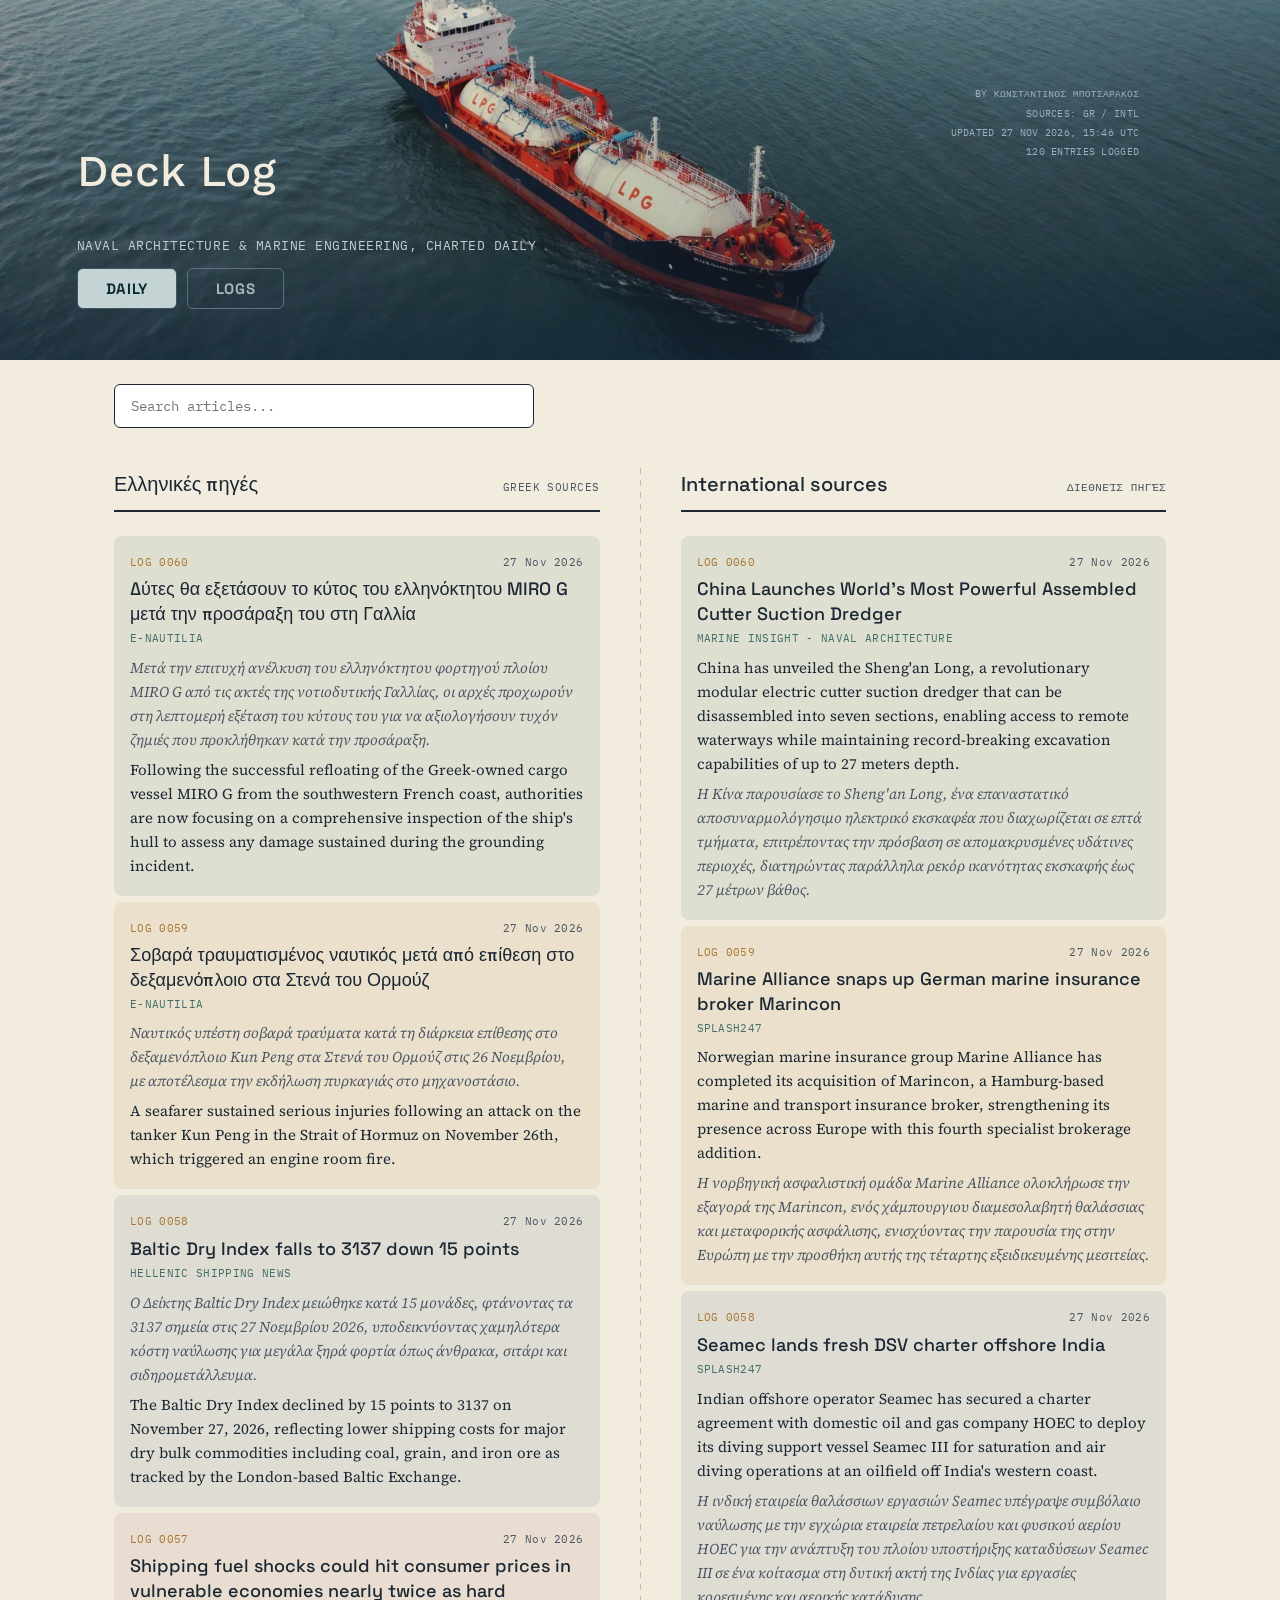
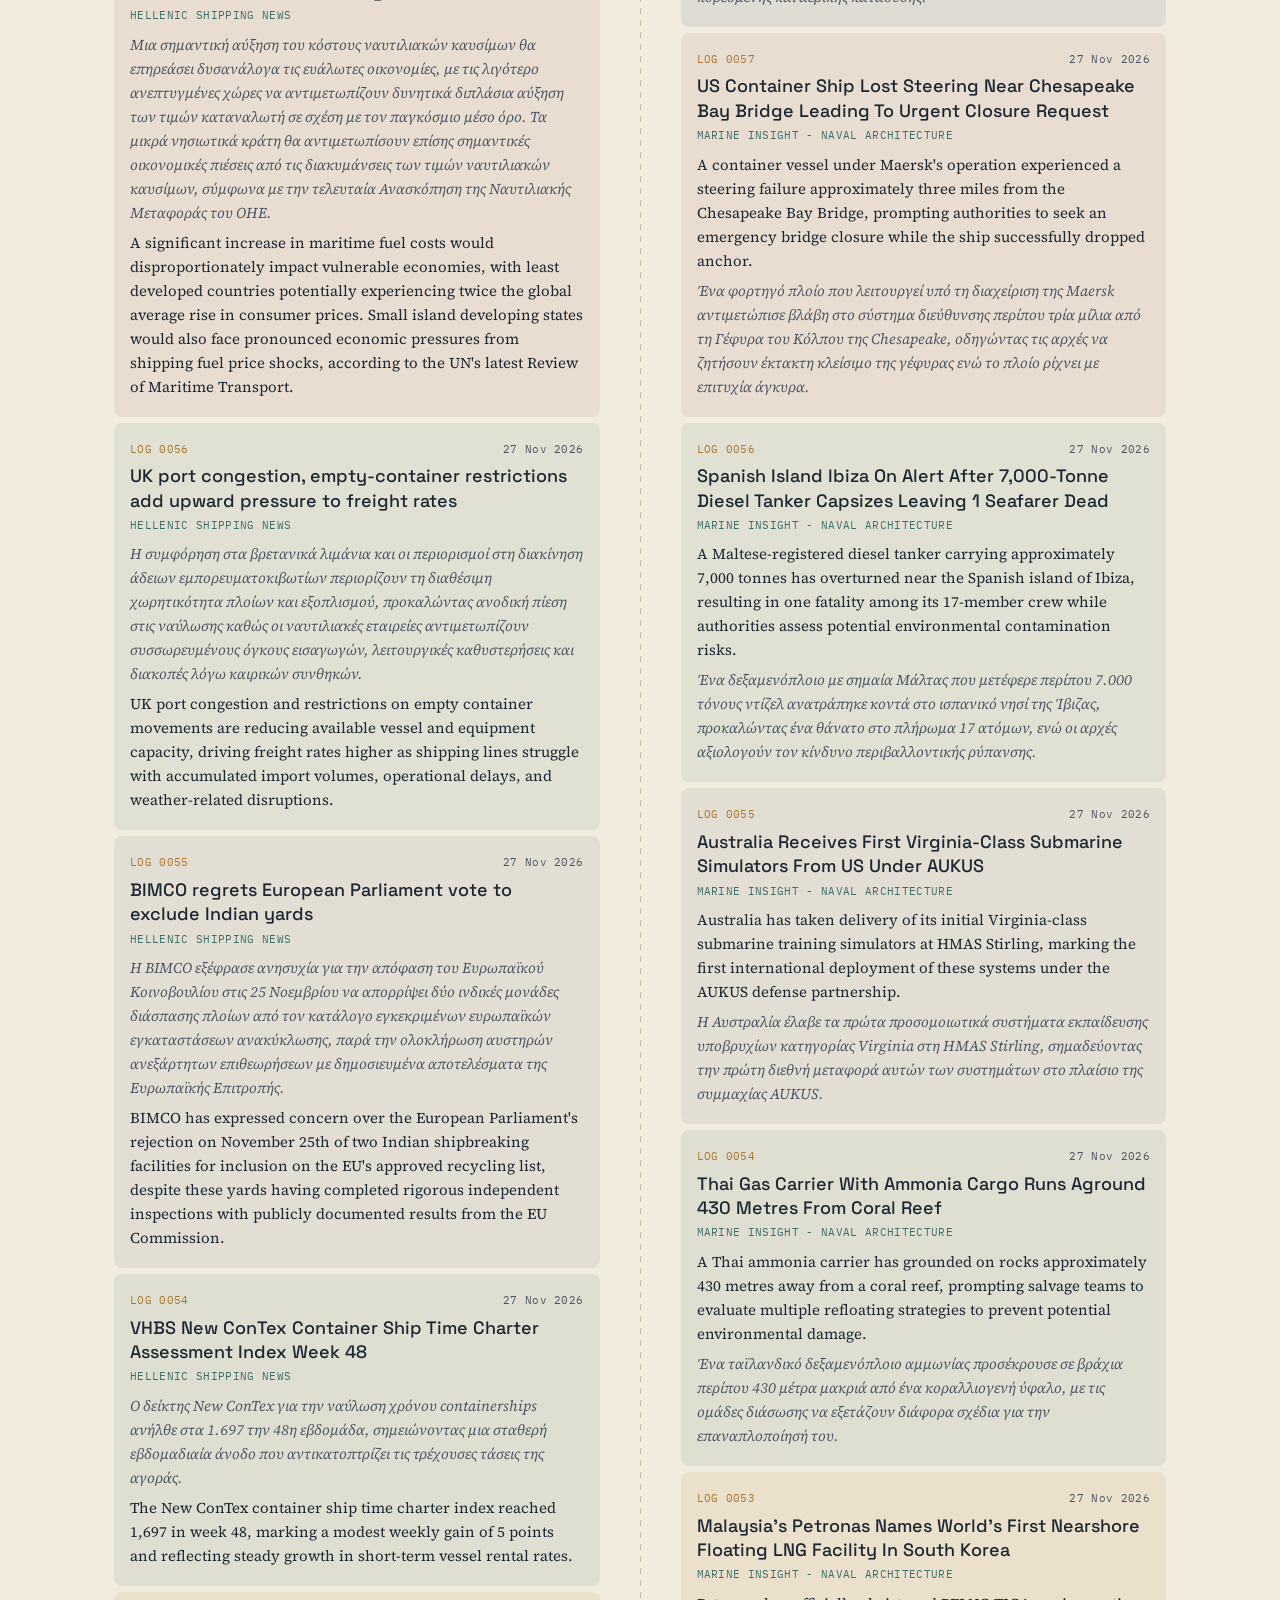
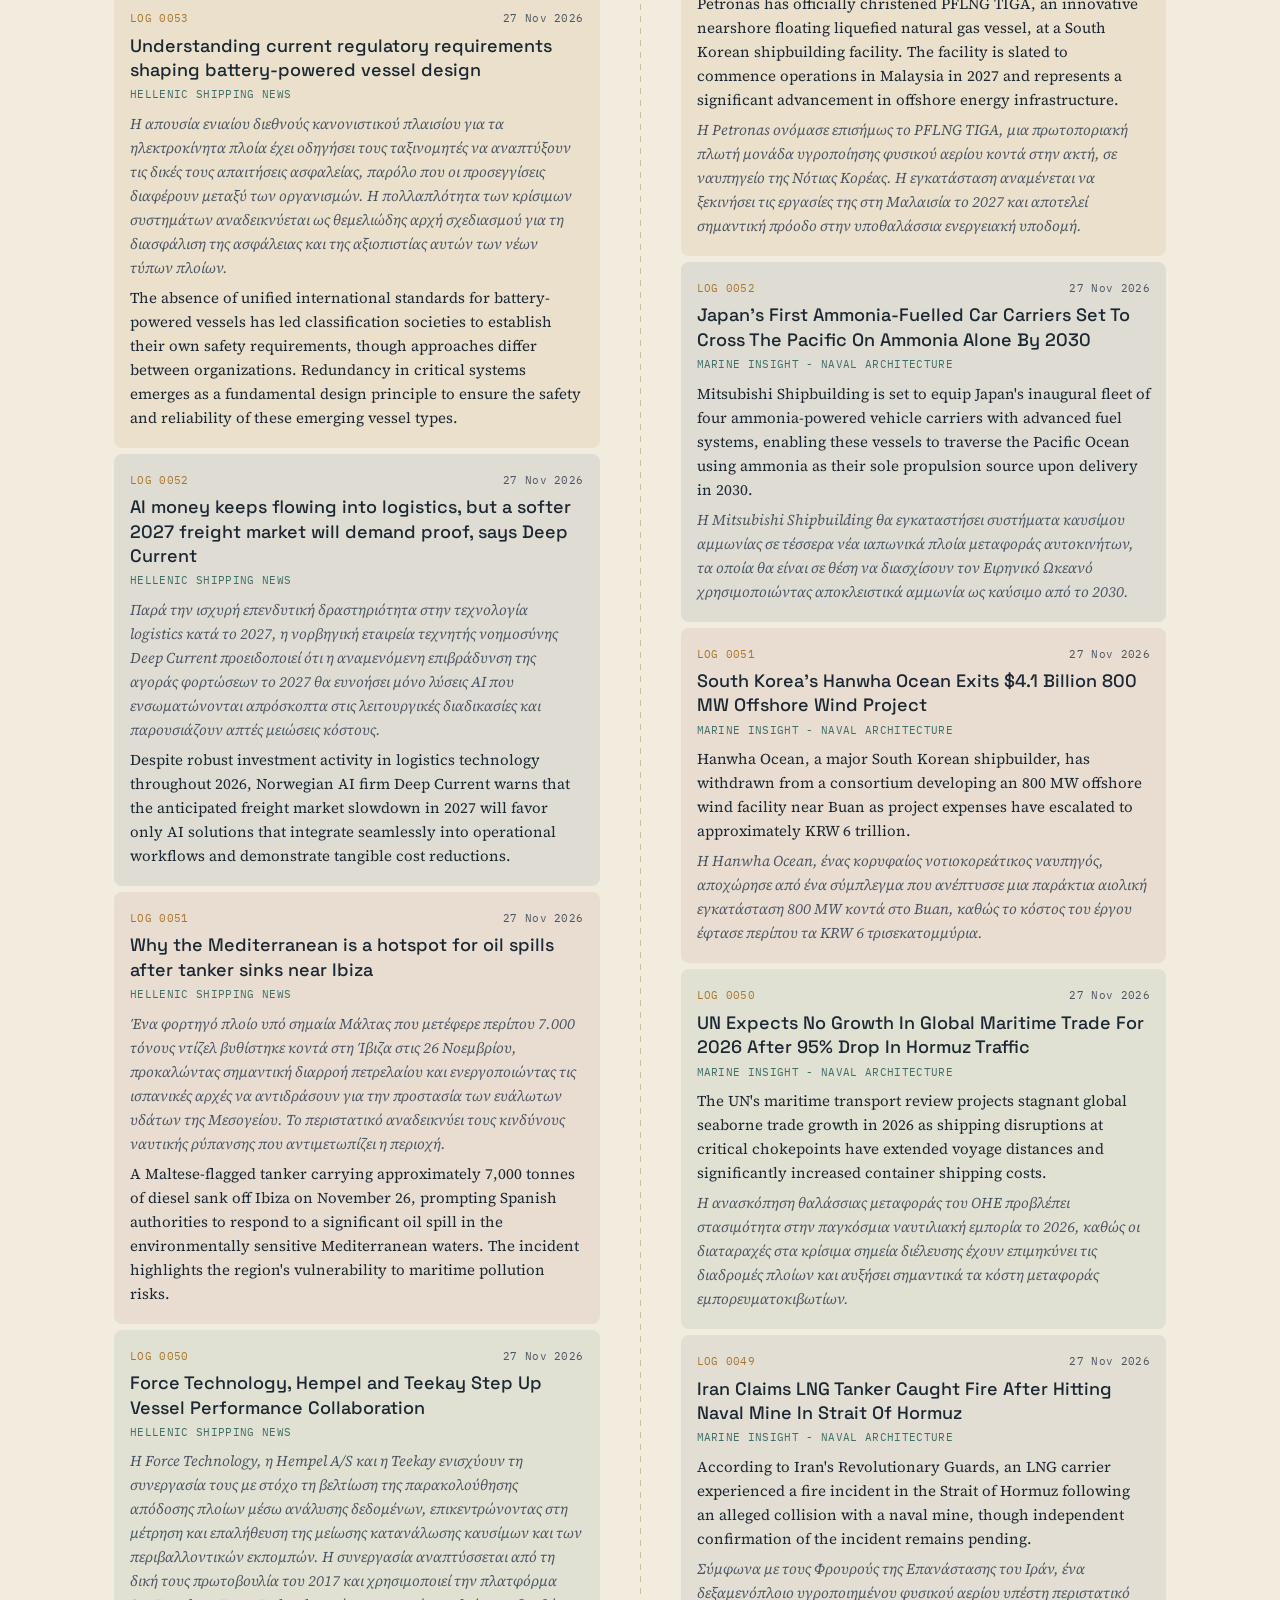
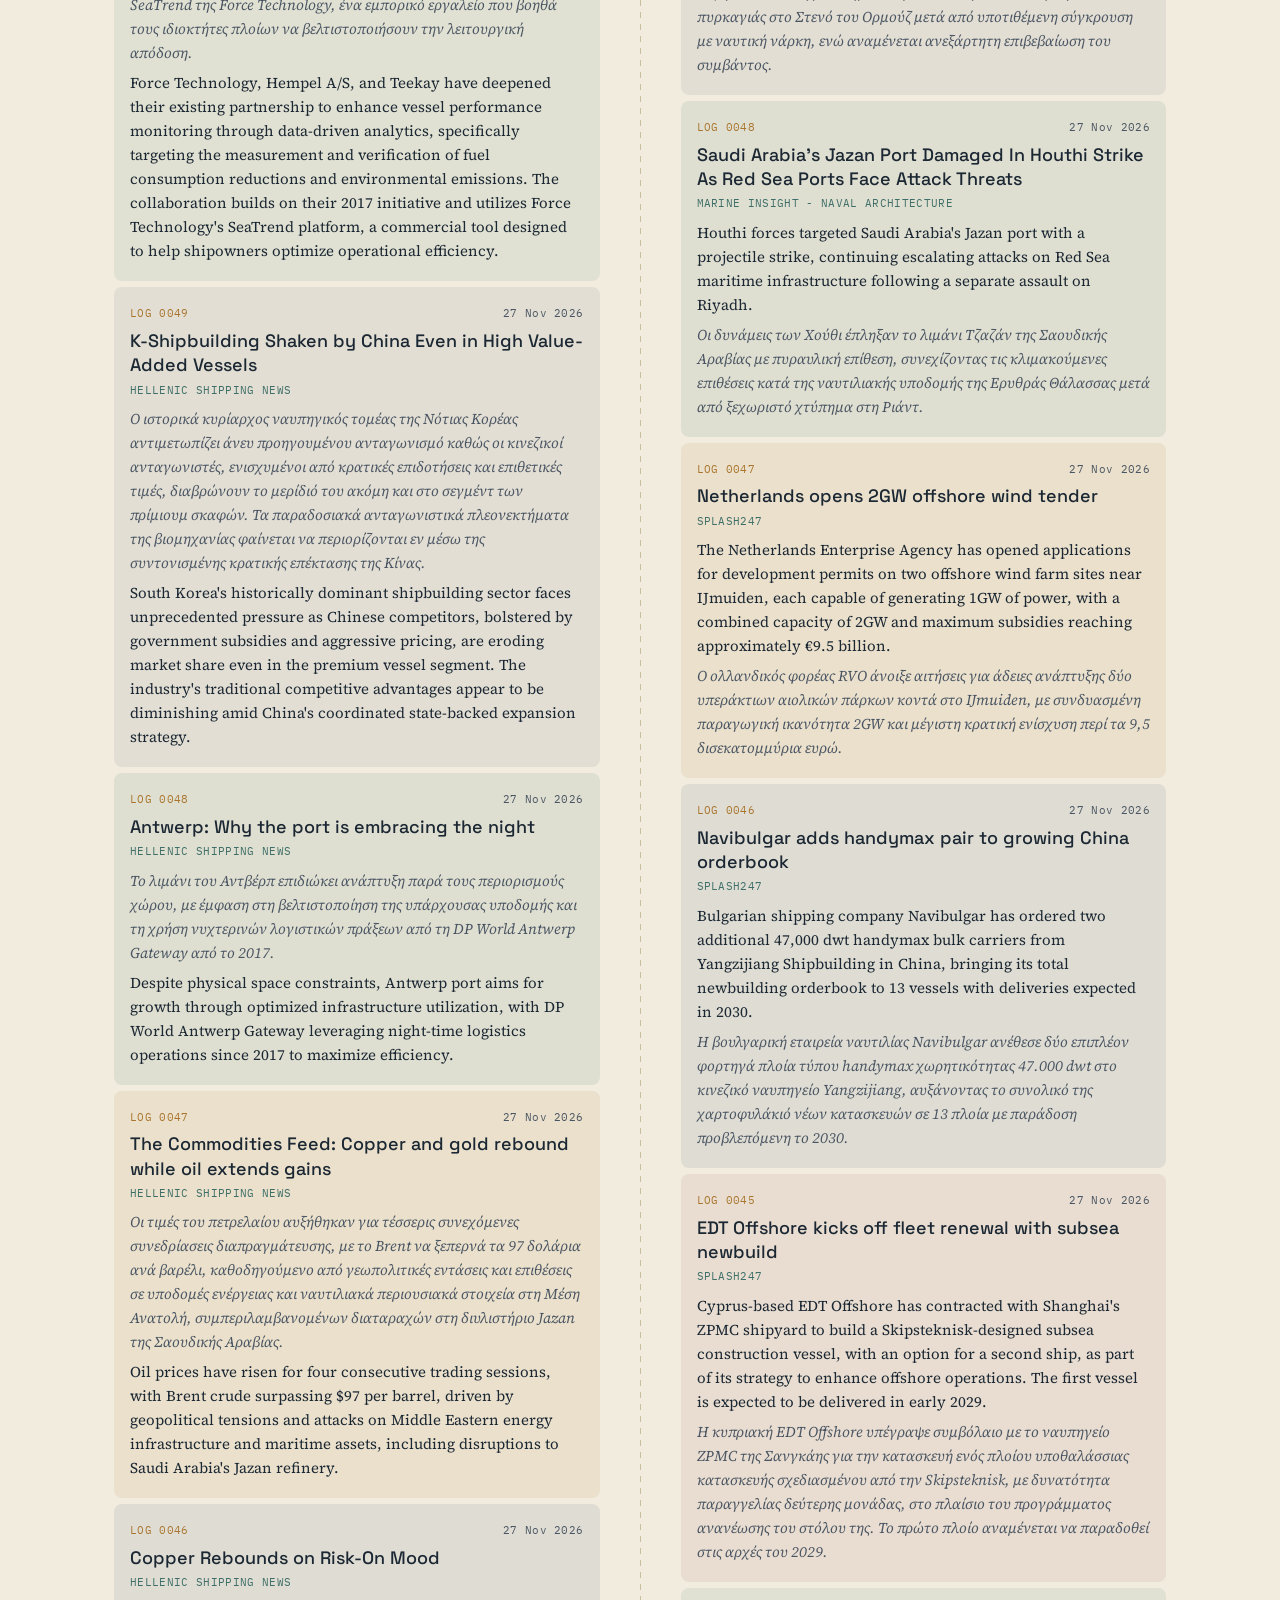
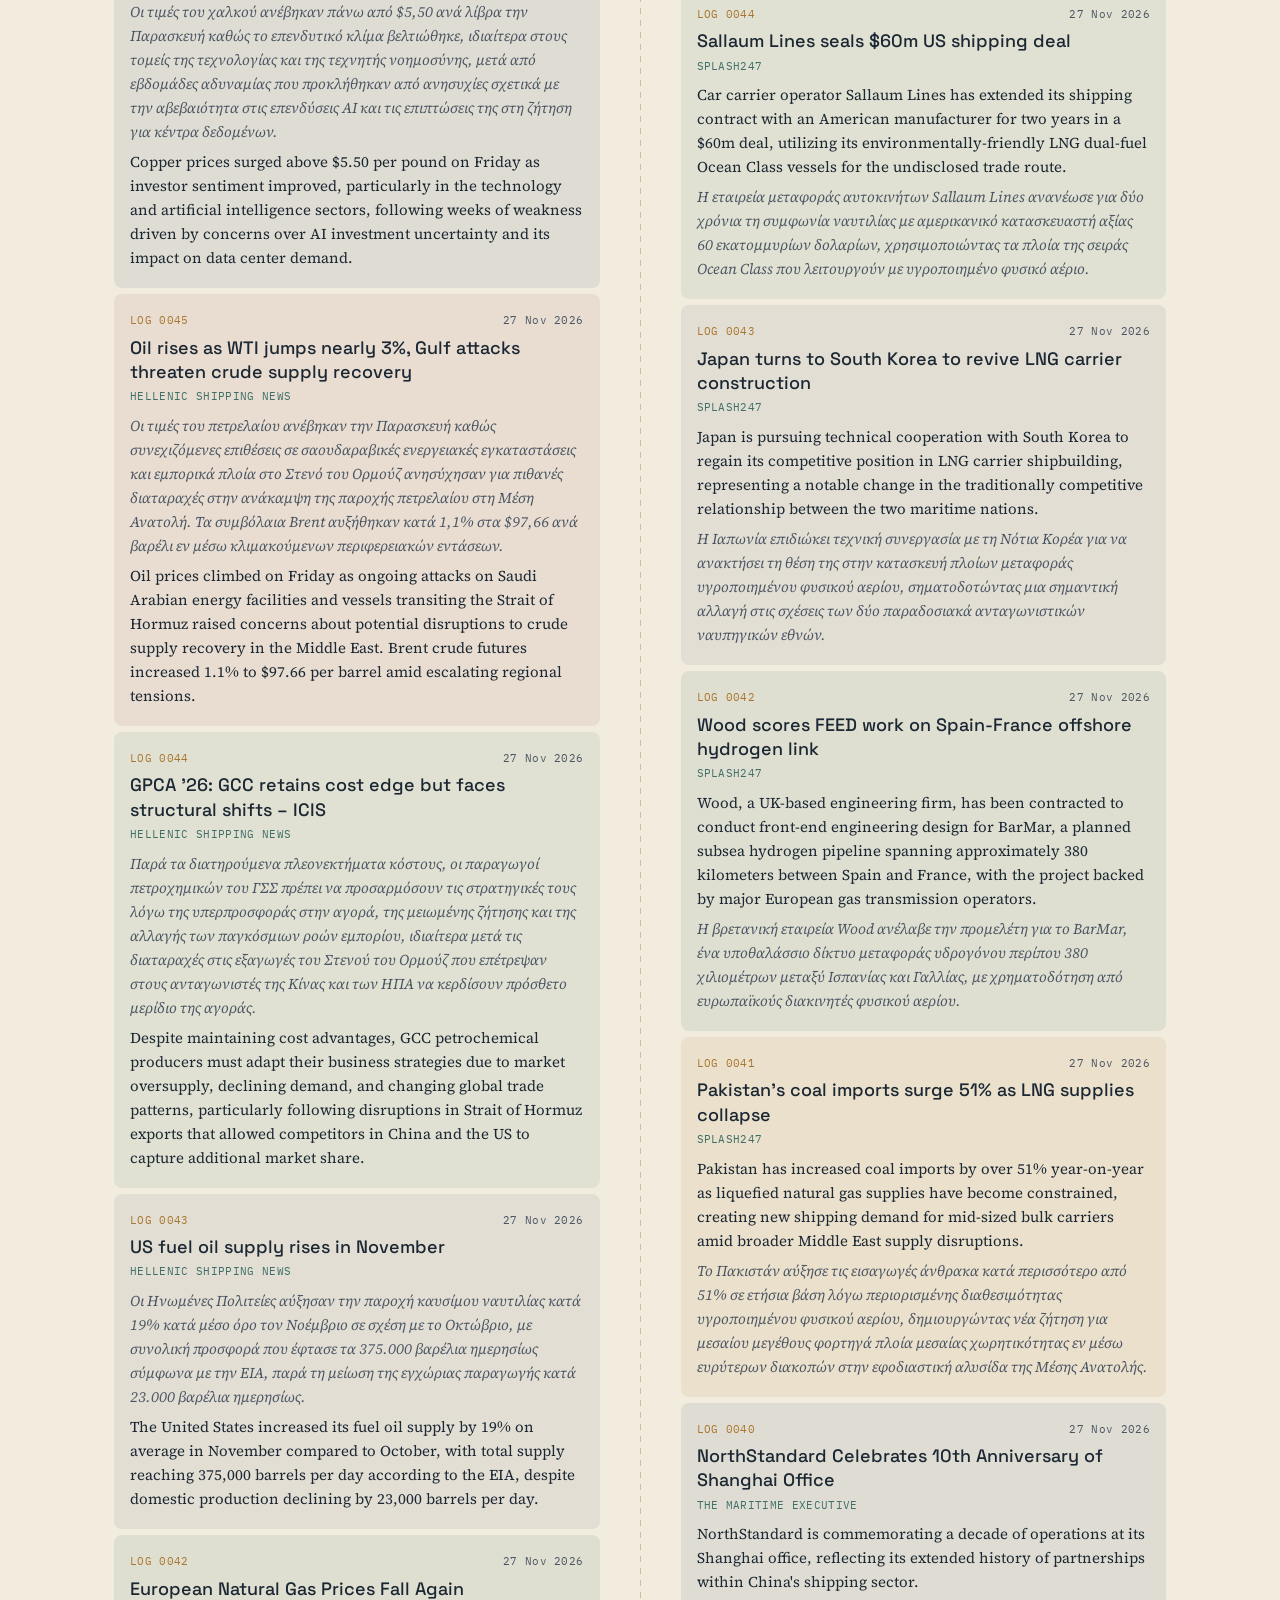
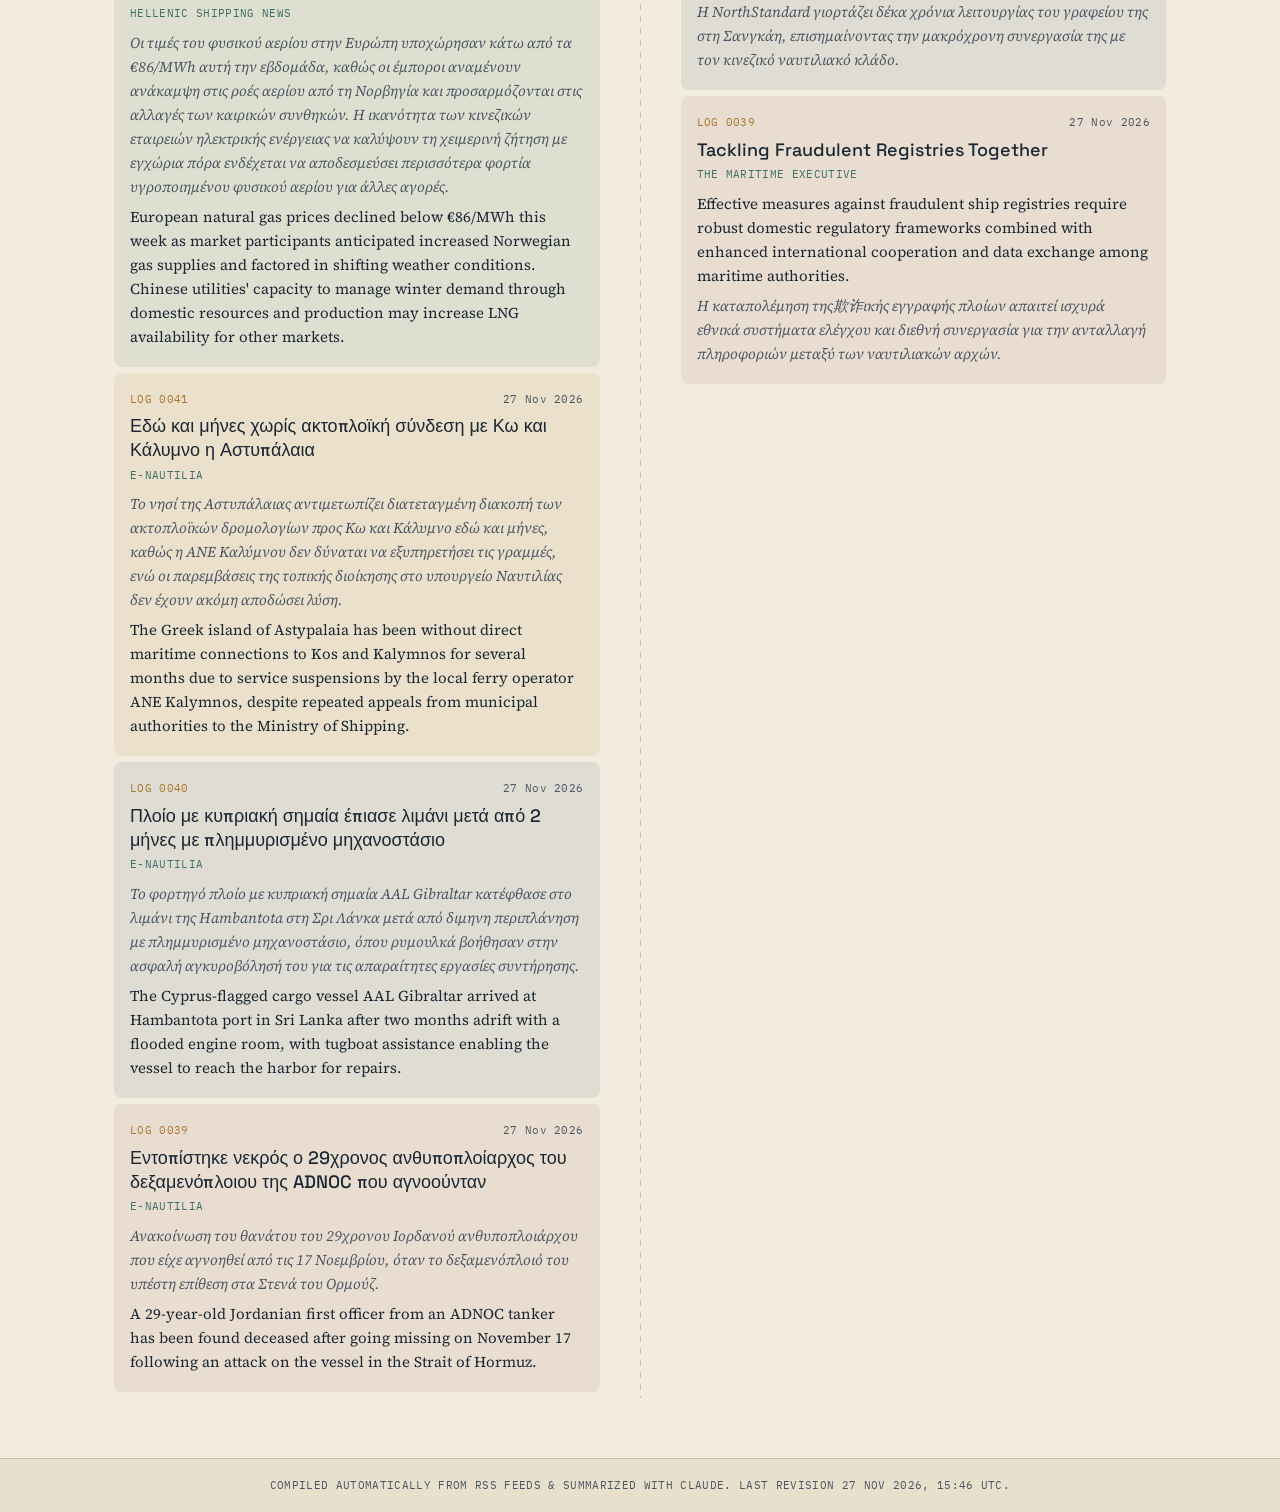
==== commit f0feda71: "Auto-update: fetch new articles and rebuild site" ====
--- a/docs/index.html
+++ b/docs/index.html
@@ -34,7 +34,7 @@
   <div class="titleblock-meta">
     <span>BY ΚΩΝΣΤΑΝΤΙΝΟΣ ΜΠΟΤΣΑΡΑΚΟΣ</span>
     <span>SOURCES: GR / INTL</span>
-    <span>UPDATED 27 Nov 2026, 01:14 UTC</span>
+    <span>UPDATED 27 Nov 2026, 15:46 UTC</span>
     <span>120 ENTRIES LOGGED</span>
   </div>
 
@@ -65,9 +65,251 @@
 
     
       
-      <article class="entry hue-0" data-date="26 Nov 2026">
+      <article class="entry hue-0" data-date="27 Nov 2026">
         <div class="entry-meta">
           <span class="entry-no">LOG 0060</span>
+          <span class="entry-date">27 Nov 2026</span>
+        </div>
+        <h3 class="entry-title"><a href="https://e-nautilia.gr/dytes-tha-exetasoun-kytos-ellinoktitou-miro-g-meta-tin-prosaraxi-sti-gallia/" target="_blank" rel="noopener">Δύτες θα εξετάσουν το κύτος του ελληνόκτητου MIRO G μετά την προσάραξη του στη Γαλλία</a></h3>
+        <p class="entry-source">e-Nautilia</p>
+        <p class="entry-summary summary-el">Μετά την επιτυχή ανέλκυση του ελληνόκτητου φορτηγού πλοίου MIRO G από τις ακτές της νοτιοδυτικής Γαλλίας, οι αρχές προχωρούν στη λεπτομερή εξέταση του κύτους του για να αξιολογήσουν τυχόν ζημιές που προκλήθηκαν κατά την προσάραξη.</p>
+        <p class="entry-summary summary-en">Following the successful refloating of the Greek-owned cargo vessel MIRO G from the southwestern French coast, authorities are now focusing on a comprehensive inspection of the ship's hull to assess any damage sustained during the grounding incident.</p>
+      </article>
+      
+      <article class="entry hue-1" data-date="27 Nov 2026">
+        <div class="entry-meta">
+          <span class="entry-no">LOG 0059</span>
+          <span class="entry-date">27 Nov 2026</span>
+        </div>
+        <h3 class="entry-title"><a href="https://e-nautilia.gr/sovara-travmatismenos-naftikos-meta-apo-epithesi-dexamenoploio-stena-ormouz/" target="_blank" rel="noopener">Σοβαρά τραυματισμένος ναυτικός μετά από επίθεση στο δεξαμενόπλοιο στα Στενά του Ορμούζ</a></h3>
+        <p class="entry-source">e-Nautilia</p>
+        <p class="entry-summary summary-el">Ναυτικός υπέστη σοβαρά τραύματα κατά τη διάρκεια επίθεσης στο δεξαμενόπλοιο Kun Peng στα Στενά του Ορμούζ στις 26 Νοεμβρίου, με αποτέλεσμα την εκδήλωση πυρκαγιάς στο μηχανοστάσιο.</p>
+        <p class="entry-summary summary-en">A seafarer sustained serious injuries following an attack on the tanker Kun Peng in the Strait of Hormuz on November 26th, which triggered an engine room fire.</p>
+      </article>
+      
+      <article class="entry hue-2" data-date="27 Nov 2026">
+        <div class="entry-meta">
+          <span class="entry-no">LOG 0058</span>
+          <span class="entry-date">27 Nov 2026</span>
+        </div>
+        <h3 class="entry-title"><a href="https://www.hellenicshippingnews.com/baltic-dry-index-falls-to-3137-down-15-points/" target="_blank" rel="noopener">Baltic Dry Index falls to 3137 down 15 points</a></h3>
+        <p class="entry-source">Hellenic Shipping News</p>
+        <p class="entry-summary summary-el">Ο Δείκτης Baltic Dry Index μειώθηκε κατά 15 μονάδες, φτάνοντας τα 3137 σημεία στις 27 Νοεμβρίου 2026, υποδεικνύοντας χαμηλότερα κόστη ναύλωσης για μεγάλα ξηρά φορτία όπως άνθρακα, σιτάρι και σιδηρομετάλλευμα.</p>
+        <p class="entry-summary summary-en">The Baltic Dry Index declined by 15 points to 3137 on November 27, 2026, reflecting lower shipping costs for major dry bulk commodities including coal, grain, and iron ore as tracked by the London-based Baltic Exchange.</p>
+      </article>
+      
+      <article class="entry hue-3" data-date="27 Nov 2026">
+        <div class="entry-meta">
+          <span class="entry-no">LOG 0057</span>
+          <span class="entry-date">27 Nov 2026</span>
+        </div>
+        <h3 class="entry-title"><a href="https://www.hellenicshippingnews.com/shipping-fuel-shocks-could-hit-consumer-prices-in-vulnerable-economies-nearly-twice-as-hard/" target="_blank" rel="noopener">Shipping fuel shocks could hit consumer prices in vulnerable economies nearly twice as hard</a></h3>
+        <p class="entry-source">Hellenic Shipping News</p>
+        <p class="entry-summary summary-el">Μια σημαντική αύξηση του κόστους ναυτιλιακών καυσίμων θα επηρεάσει δυσανάλογα τις ευάλωτες οικονομίες, με τις λιγότερο ανεπτυγμένες χώρες να αντιμετωπίζουν δυνητικά διπλάσια αύξηση των τιμών καταναλωτή σε σχέση με τον παγκόσμιο μέσο όρο. Τα μικρά νησιωτικά κράτη θα αντιμετωπίσουν επίσης σημαντικές οικονομικές πιέσεις από τις διακυμάνσεις των τιμών ναυτιλιακών καυσίμων, σύμφωνα με την τελευταία Ανασκόπηση της Ναυτιλιακής Μεταφοράς του ΟΗΕ.</p>
+        <p class="entry-summary summary-en">A significant increase in maritime fuel costs would disproportionately impact vulnerable economies, with least developed countries potentially experiencing twice the global average rise in consumer prices. Small island developing states would also face pronounced economic pressures from shipping fuel price shocks, according to the UN's latest Review of Maritime Transport.</p>
+      </article>
+      
+      <article class="entry hue-4" data-date="27 Nov 2026">
+        <div class="entry-meta">
+          <span class="entry-no">LOG 0056</span>
+          <span class="entry-date">27 Nov 2026</span>
+        </div>
+        <h3 class="entry-title"><a href="https://www.hellenicshippingnews.com/uk-port-congestion-empty-container-restrictions-add-upward-pressure-to-freight-rates/" target="_blank" rel="noopener">UK port congestion, empty-container restrictions add upward pressure to freight rates</a></h3>
+        <p class="entry-source">Hellenic Shipping News</p>
+        <p class="entry-summary summary-el">Η συμφόρηση στα βρετανικά λιμάνια και οι περιορισμοί στη διακίνηση άδειων εμπορευματοκιβωτίων περιορίζουν τη διαθέσιμη χωρητικότητα πλοίων και εξοπλισμού, προκαλώντας ανοδική πίεση στις ναύλωσης καθώς οι ναυτιλιακές εταιρείες αντιμετωπίζουν συσσωρευμένους όγκους εισαγωγών, λειτουργικές καθυστερήσεις και διακοπές λόγω καιρικών συνθηκών.</p>
+        <p class="entry-summary summary-en">UK port congestion and restrictions on empty container movements are reducing available vessel and equipment capacity, driving freight rates higher as shipping lines struggle with accumulated import volumes, operational delays, and weather-related disruptions.</p>
+      </article>
+      
+      <article class="entry hue-5" data-date="27 Nov 2026">
+        <div class="entry-meta">
+          <span class="entry-no">LOG 0055</span>
+          <span class="entry-date">27 Nov 2026</span>
+        </div>
+        <h3 class="entry-title"><a href="https://www.hellenicshippingnews.com/bimco-regrets-european-parliament-vote-to-exclude-indian-yards/" target="_blank" rel="noopener">BIMCO regrets European Parliament vote to exclude Indian yards</a></h3>
+        <p class="entry-source">Hellenic Shipping News</p>
+        <p class="entry-summary summary-el">Η BIMCO εξέφρασε ανησυχία για την απόφαση του Ευρωπαϊκού Κοινοβουλίου στις 25 Νοεμβρίου να απορρίψει δύο ινδικές μονάδες διάσπασης πλοίων από τον κατάλογο εγκεκριμένων ευρωπαϊκών εγκαταστάσεων ανακύκλωσης, παρά την ολοκλήρωση αυστηρών ανεξάρτητων επιθεωρήσεων με δημοσιευμένα αποτελέσματα της Ευρωπαϊκής Επιτροπής.</p>
+        <p class="entry-summary summary-en">BIMCO has expressed concern over the European Parliament's rejection on November 25th of two Indian shipbreaking facilities for inclusion on the EU's approved recycling list, despite these yards having completed rigorous independent inspections with publicly documented results from the EU Commission.</p>
+      </article>
+      
+      <article class="entry hue-0" data-date="27 Nov 2026">
+        <div class="entry-meta">
+          <span class="entry-no">LOG 0054</span>
+          <span class="entry-date">27 Nov 2026</span>
+        </div>
+        <h3 class="entry-title"><a href="https://www.hellenicshippingnews.com/vhbs-new-contex-container-ship-time-charter-assessment-index-week-48-3/" target="_blank" rel="noopener">VHBS New ConTex Container Ship Time Charter Assessment Index Week 48</a></h3>
+        <p class="entry-source">Hellenic Shipping News</p>
+        <p class="entry-summary summary-el">Ο δείκτης New ConTex για την ναύλωση χρόνου containerships ανήλθε στα 1.697 την 48η εβδομάδα, σημειώνοντας μια σταθερή εβδομαδιαία άνοδο που αντικατοπτρίζει τις τρέχουσες τάσεις της αγοράς.</p>
+        <p class="entry-summary summary-en">The New ConTex container ship time charter index reached 1,697 in week 48, marking a modest weekly gain of 5 points and reflecting steady growth in short-term vessel rental rates.</p>
+      </article>
+      
+      <article class="entry hue-1" data-date="27 Nov 2026">
+        <div class="entry-meta">
+          <span class="entry-no">LOG 0053</span>
+          <span class="entry-date">27 Nov 2026</span>
+        </div>
+        <h3 class="entry-title"><a href="https://www.hellenicshippingnews.com/understanding-current-regulatory-requirements-shaping-battery-powered-vessel-design/" target="_blank" rel="noopener">Understanding current regulatory requirements shaping battery-powered vessel design</a></h3>
+        <p class="entry-source">Hellenic Shipping News</p>
+        <p class="entry-summary summary-el">Η απουσία ενιαίου διεθνούς κανονιστικού πλαισίου για τα ηλεκτροκίνητα πλοία έχει οδηγήσει τους ταξινομητές να αναπτύξουν τις δικές τους απαιτήσεις ασφαλείας, παρόλο που οι προσεγγίσεις διαφέρουν μεταξύ των οργανισμών. Η πολλαπλότητα των κρίσιμων συστημάτων αναδεικνύεται ως θεμελιώδης αρχή σχεδιασμού για τη διασφάλιση της ασφάλειας και της αξιοπιστίας αυτών των νέων τύπων πλοίων.</p>
+        <p class="entry-summary summary-en">The absence of unified international standards for battery-powered vessels has led classification societies to establish their own safety requirements, though approaches differ between organizations. Redundancy in critical systems emerges as a fundamental design principle to ensure the safety and reliability of these emerging vessel types.</p>
+      </article>
+      
+      <article class="entry hue-2" data-date="27 Nov 2026">
+        <div class="entry-meta">
+          <span class="entry-no">LOG 0052</span>
+          <span class="entry-date">27 Nov 2026</span>
+        </div>
+        <h3 class="entry-title"><a href="https://www.hellenicshippingnews.com/ai-money-keeps-flowing-into-logistics-but-a-softer-2027-freight-market-will-demand-proof-says-deep-current/" target="_blank" rel="noopener">AI money keeps flowing into logistics, but a softer 2027 freight market will demand proof, says Deep Current</a></h3>
+        <p class="entry-source">Hellenic Shipping News</p>
+        <p class="entry-summary summary-el">Παρά την ισχυρή επενδυτική δραστηριότητα στην τεχνολογία logistics κατά το 2027, η νορβηγική εταιρεία τεχνητής νοημοσύνης Deep Current προειδοποιεί ότι η αναμενόμενη επιβράδυνση της αγοράς φορτώσεων το 2027 θα ευνοήσει μόνο λύσεις AI που ενσωματώνονται απρόσκοπτα στις λειτουργικές διαδικασίες και παρουσιάζουν απτές μειώσεις κόστους.</p>
+        <p class="entry-summary summary-en">Despite robust investment activity in logistics technology throughout 2026, Norwegian AI firm Deep Current warns that the anticipated freight market slowdown in 2027 will favor only AI solutions that integrate seamlessly into operational workflows and demonstrate tangible cost reductions.</p>
+      </article>
+      
+      <article class="entry hue-3" data-date="27 Nov 2026">
+        <div class="entry-meta">
+          <span class="entry-no">LOG 0051</span>
+          <span class="entry-date">27 Nov 2026</span>
+        </div>
+        <h3 class="entry-title"><a href="https://www.hellenicshippingnews.com/why-the-mediterranean-is-a-hotspot-for-oil-spills-after-tanker-sinks-near-ibiza/" target="_blank" rel="noopener">Why the Mediterranean is a hotspot for oil spills after tanker sinks near Ibiza</a></h3>
+        <p class="entry-source">Hellenic Shipping News</p>
+        <p class="entry-summary summary-el">Ένα φορτηγό πλοίο υπό σημαία Μάλτας που μετέφερε περίπου 7.000 τόνους ντίζελ βυθίστηκε κοντά στη Ίβιζα στις 26 Νοεμβρίου, προκαλώντας σημαντική διαρροή πετρελαίου και ενεργοποιώντας τις ισπανικές αρχές να αντιδράσουν για την προστασία των ευάλωτων υδάτων της Μεσογείου. Το περιστατικό αναδεικνύει τους κινδύνους ναυτικής ρύπανσης που αντιμετωπίζει η περιοχή.</p>
+        <p class="entry-summary summary-en">A Maltese-flagged tanker carrying approximately 7,000 tonnes of diesel sank off Ibiza on November 26, prompting Spanish authorities to respond to a significant oil spill in the environmentally sensitive Mediterranean waters. The incident highlights the region's vulnerability to maritime pollution risks.</p>
+      </article>
+      
+      <article class="entry hue-4" data-date="27 Nov 2026">
+        <div class="entry-meta">
+          <span class="entry-no">LOG 0050</span>
+          <span class="entry-date">27 Nov 2026</span>
+        </div>
+        <h3 class="entry-title"><a href="https://www.hellenicshippingnews.com/force-technology-hempel-and-teekay-step-up-vessel-performance-collaboration/" target="_blank" rel="noopener">Force Technology, Hempel and Teekay Step Up Vessel Performance Collaboration</a></h3>
+        <p class="entry-source">Hellenic Shipping News</p>
+        <p class="entry-summary summary-el">Η Force Technology, η Hempel A/S και η Teekay ενισχύουν τη συνεργασία τους με στόχο τη βελτίωση της παρακολούθησης απόδοσης πλοίων μέσω ανάλυσης δεδομένων, επικεντρώνοντας στη μέτρηση και επαλήθευση της μείωσης κατανάλωσης καυσίμων και των περιβαλλοντικών εκπομπών. Η συνεργασία αναπτύσσεται από τη δική τους πρωτοβουλία του 2017 και χρησιμοποιεί την πλατφόρμα SeaTrend της Force Technology, ένα εμπορικό εργαλείο που βοηθά τους ιδιοκτήτες πλοίων να βελτιστοποιήσουν την λειτουργική απόδοση.</p>
+        <p class="entry-summary summary-en">Force Technology, Hempel A/S, and Teekay have deepened their existing partnership to enhance vessel performance monitoring through data-driven analytics, specifically targeting the measurement and verification of fuel consumption reductions and environmental emissions. The collaboration builds on their 2017 initiative and utilizes Force Technology's SeaTrend platform, a commercial tool designed to help shipowners optimize operational efficiency.</p>
+      </article>
+      
+      <article class="entry hue-5" data-date="27 Nov 2026">
+        <div class="entry-meta">
+          <span class="entry-no">LOG 0049</span>
+          <span class="entry-date">27 Nov 2026</span>
+        </div>
+        <h3 class="entry-title"><a href="https://www.hellenicshippingnews.com/k-shipbuilding-shaken-by-china-even-in-high-value-added-vessels/" target="_blank" rel="noopener">K-Shipbuilding Shaken by China Even in High Value-Added Vessels</a></h3>
+        <p class="entry-source">Hellenic Shipping News</p>
+        <p class="entry-summary summary-el">Ο ιστορικά κυρίαρχος ναυπηγικός τομέας της Νότιας Κορέας αντιμετωπίζει άνευ προηγουμένου ανταγωνισμό καθώς οι κινεζικοί ανταγωνιστές, ενισχυμένοι από κρατικές επιδοτήσεις και επιθετικές τιμές, διαβρώνουν το μερίδιό του ακόμη και στο σεγμέντ των πρίμιουμ σκαφών. Τα παραδοσιακά ανταγωνιστικά πλεονεκτήματα της βιομηχανίας φαίνεται να περιορίζονται εν μέσω της συντονισμένης κρατικής επέκτασης της Κίνας.</p>
+        <p class="entry-summary summary-en">South Korea's historically dominant shipbuilding sector faces unprecedented pressure as Chinese competitors, bolstered by government subsidies and aggressive pricing, are eroding market share even in the premium vessel segment. The industry's traditional competitive advantages appear to be diminishing amid China's coordinated state-backed expansion strategy.</p>
+      </article>
+      
+      <article class="entry hue-0" data-date="27 Nov 2026">
+        <div class="entry-meta">
+          <span class="entry-no">LOG 0048</span>
+          <span class="entry-date">27 Nov 2026</span>
+        </div>
+        <h3 class="entry-title"><a href="https://www.hellenicshippingnews.com/antwerp-why-the-port-is-embracing-the-night/" target="_blank" rel="noopener">Antwerp: Why the port is embracing the night</a></h3>
+        <p class="entry-source">Hellenic Shipping News</p>
+        <p class="entry-summary summary-el">Το λιμάνι του Αντβέρπ επιδιώκει ανάπτυξη παρά τους περιορισμούς χώρου, με έμφαση στη βελτιστοποίηση της υπάρχουσας υποδομής και τη χρήση νυχτερινών λογιστικών πράξεων από τη DP World Antwerp Gateway από το 2017.</p>
+        <p class="entry-summary summary-en">Despite physical space constraints, Antwerp port aims for growth through optimized infrastructure utilization, with DP World Antwerp Gateway leveraging night-time logistics operations since 2017 to maximize efficiency.</p>
+      </article>
+      
+      <article class="entry hue-1" data-date="27 Nov 2026">
+        <div class="entry-meta">
+          <span class="entry-no">LOG 0047</span>
+          <span class="entry-date">27 Nov 2026</span>
+        </div>
+        <h3 class="entry-title"><a href="https://www.hellenicshippingnews.com/the-commodities-feed-copper-and-gold-rebound-while-oil-extends-gains/" target="_blank" rel="noopener">The Commodities Feed: Copper and gold rebound while oil extends gains</a></h3>
+        <p class="entry-source">Hellenic Shipping News</p>
+        <p class="entry-summary summary-el">Οι τιμές του πετρελαίου αυξήθηκαν για τέσσερις συνεχόμενες συνεδρίασεις διαπραγμάτευσης, με το Brent να ξεπερνά τα 97 δολάρια ανά βαρέλι, καθοδηγούμενο από γεωπολιτικές εντάσεις και επιθέσεις σε υποδομές ενέργειας και ναυτιλιακά περιουσιακά στοιχεία στη Μέση Ανατολή, συμπεριλαμβανομένων διαταραχών στη διυλιστήριο Jazan της Σαουδικής Αραβίας.</p>
+        <p class="entry-summary summary-en">Oil prices have risen for four consecutive trading sessions, with Brent crude surpassing $97 per barrel, driven by geopolitical tensions and attacks on Middle Eastern energy infrastructure and maritime assets, including disruptions to Saudi Arabia's Jazan refinery.</p>
+      </article>
+      
+      <article class="entry hue-2" data-date="27 Nov 2026">
+        <div class="entry-meta">
+          <span class="entry-no">LOG 0046</span>
+          <span class="entry-date">27 Nov 2026</span>
+        </div>
+        <h3 class="entry-title"><a href="https://www.hellenicshippingnews.com/copper-rebounds-on-risk-on-mood/" target="_blank" rel="noopener">Copper Rebounds on Risk-On Mood</a></h3>
+        <p class="entry-source">Hellenic Shipping News</p>
+        <p class="entry-summary summary-el">Οι τιμές του χαλκού ανέβηκαν πάνω από $5,50 ανά λίβρα την Παρασκευή καθώς το επενδυτικό κλίμα βελτιώθηκε, ιδιαίτερα στους τομείς της τεχνολογίας και της τεχνητής νοημοσύνης, μετά από εβδομάδες αδυναμίας που προκλήθηκαν από ανησυχίες σχετικά με την αβεβαιότητα στις επενδύσεις ΑΙ και τις επιπτώσεις της στη ζήτηση για κέντρα δεδομένων.</p>
+        <p class="entry-summary summary-en">Copper prices surged above $5.50 per pound on Friday as investor sentiment improved, particularly in the technology and artificial intelligence sectors, following weeks of weakness driven by concerns over AI investment uncertainty and its impact on data center demand.</p>
+      </article>
+      
+      <article class="entry hue-3" data-date="27 Nov 2026">
+        <div class="entry-meta">
+          <span class="entry-no">LOG 0045</span>
+          <span class="entry-date">27 Nov 2026</span>
+        </div>
+        <h3 class="entry-title"><a href="https://www.hellenicshippingnews.com/oil-rises-as-wti-jumps-nearly-3-gulf-attacks-threaten-crude-supply-recovery/" target="_blank" rel="noopener">Oil rises as WTI jumps nearly 3%, Gulf attacks threaten crude supply recovery</a></h3>
+        <p class="entry-source">Hellenic Shipping News</p>
+        <p class="entry-summary summary-el">Οι τιμές του πετρελαίου ανέβηκαν την Παρασκευή καθώς συνεχιζόμενες επιθέσεις σε σαουδαραβικές ενεργειακές εγκαταστάσεις και εμπορικά πλοία στο Στενό του Ορμούζ ανησύχησαν για πιθανές διαταραχές στην ανάκαμψη της παροχής πετρελαίου στη Μέση Ανατολή. Τα συμβόλαια Brent αυξήθηκαν κατά 1,1% στα $97,66 ανά βαρέλι εν μέσω κλιμακούμενων περιφερειακών εντάσεων.</p>
+        <p class="entry-summary summary-en">Oil prices climbed on Friday as ongoing attacks on Saudi Arabian energy facilities and vessels transiting the Strait of Hormuz raised concerns about potential disruptions to crude supply recovery in the Middle East. Brent crude futures increased 1.1% to $97.66 per barrel amid escalating regional tensions.</p>
+      </article>
+      
+      <article class="entry hue-4" data-date="27 Nov 2026">
+        <div class="entry-meta">
+          <span class="entry-no">LOG 0044</span>
+          <span class="entry-date">27 Nov 2026</span>
+        </div>
+        <h3 class="entry-title"><a href="https://www.hellenicshippingnews.com/gpca-26-gcc-retains-cost-edge-but-faces-structural-shifts-icis/" target="_blank" rel="noopener">GPCA ’26: GCC retains cost edge but faces structural shifts – ICIS</a></h3>
+        <p class="entry-source">Hellenic Shipping News</p>
+        <p class="entry-summary summary-el">Παρά τα διατηρούμενα πλεονεκτήματα κόστους, οι παραγωγοί πετροχημικών του ΓΣΣ πρέπει να προσαρμόσουν τις στρατηγικές τους λόγω της υπερπροσφοράς στην αγορά, της μειωμένης ζήτησης και της αλλαγής των παγκόσμιων ροών εμπορίου, ιδιαίτερα μετά τις διαταραχές στις εξαγωγές του Στενού του Ορμούζ που επέτρεψαν στους ανταγωνιστές της Κίνας και των ΗΠΑ να κερδίσουν πρόσθετο μερίδιο της αγοράς.</p>
+        <p class="entry-summary summary-en">Despite maintaining cost advantages, GCC petrochemical producers must adapt their business strategies due to market oversupply, declining demand, and changing global trade patterns, particularly following disruptions in Strait of Hormuz exports that allowed competitors in China and the US to capture additional market share.</p>
+      </article>
+      
+      <article class="entry hue-5" data-date="27 Nov 2026">
+        <div class="entry-meta">
+          <span class="entry-no">LOG 0043</span>
+          <span class="entry-date">27 Nov 2026</span>
+        </div>
+        <h3 class="entry-title"><a href="https://www.hellenicshippingnews.com/us-fuel-oil-supply-rises-in-november/" target="_blank" rel="noopener">US fuel oil supply rises in November</a></h3>
+        <p class="entry-source">Hellenic Shipping News</p>
+        <p class="entry-summary summary-el">Οι Ηνωμένες Πολιτείες αύξησαν την παροχή καυσίμου ναυτιλίας κατά 19% κατά μέσο όρο τον Νοέμβριο σε σχέση με το Οκτώβριο, με συνολική προσφορά που έφτασε τα 375.000 βαρέλια ημερησίως σύμφωνα με την EIA, παρά τη μείωση της εγχώριας παραγωγής κατά 23.000 βαρέλια ημερησίως.</p>
+        <p class="entry-summary summary-en">The United States increased its fuel oil supply by 19% on average in November compared to October, with total supply reaching 375,000 barrels per day according to the EIA, despite domestic production declining by 23,000 barrels per day.</p>
+      </article>
+      
+      <article class="entry hue-0" data-date="27 Nov 2026">
+        <div class="entry-meta">
+          <span class="entry-no">LOG 0042</span>
+          <span class="entry-date">27 Nov 2026</span>
+        </div>
+        <h3 class="entry-title"><a href="https://www.hellenicshippingnews.com/european-natural-gas-prices-fall-again/" target="_blank" rel="noopener">European Natural Gas Prices Fall Again</a></h3>
+        <p class="entry-source">Hellenic Shipping News</p>
+        <p class="entry-summary summary-el">Οι τιμές του φυσικού αερίου στην Ευρώπη υποχώρησαν κάτω από τα €86/MWh αυτή την εβδομάδα, καθώς οι έμποροι αναμένουν ανάκαμψη στις ροές αερίου από τη Νορβηγία και προσαρμόζονται στις αλλαγές των καιρικών συνθηκών. Η ικανότητα των κινεζικών εταιρειών ηλεκτρικής ενέργειας να καλύψουν τη χειμερινή ζήτηση με εγχώρια πόρα ενδέχεται να αποδεσμεύσει περισσότερα φορτία υγροποιημένου φυσικού αερίου για άλλες αγορές.</p>
+        <p class="entry-summary summary-en">European natural gas prices declined below €86/MWh this week as market participants anticipated increased Norwegian gas supplies and factored in shifting weather conditions. Chinese utilities' capacity to manage winter demand through domestic resources and production may increase LNG availability for other markets.</p>
+      </article>
+      
+      <article class="entry hue-1" data-date="27 Nov 2026">
+        <div class="entry-meta">
+          <span class="entry-no">LOG 0041</span>
+          <span class="entry-date">27 Nov 2026</span>
+        </div>
+        <h3 class="entry-title"><a href="https://e-nautilia.gr/edo-kai-mines-choris-aktoploiki-syndesi-me-ko-kai-kalymno-i-astypalaia/" target="_blank" rel="noopener">Εδώ και μήνες χωρίς ακτοπλοϊκή σύνδεση με Κω και Κάλυμνο η Αστυπάλαια</a></h3>
+        <p class="entry-source">e-Nautilia</p>
+        <p class="entry-summary summary-el">Το νησί της Αστυπάλαιας αντιμετωπίζει διατεταγμένη διακοπή των ακτοπλοϊκών δρομολογίων προς Κω και Κάλυμνο εδώ και μήνες, καθώς η ΑΝΕ Καλύμνου δεν δύναται να εξυπηρετήσει τις γραμμές, ενώ οι παρεμβάσεις της τοπικής διοίκησης στο υπουργείο Ναυτιλίας δεν έχουν ακόμη αποδώσει λύση.</p>
+        <p class="entry-summary summary-en">The Greek island of Astypalaia has been without direct maritime connections to Kos and Kalymnos for several months due to service suspensions by the local ferry operator ANE Kalymnos, despite repeated appeals from municipal authorities to the Ministry of Shipping.</p>
+      </article>
+      
+      <article class="entry hue-2" data-date="27 Nov 2026">
+        <div class="entry-meta">
+          <span class="entry-no">LOG 0040</span>
+          <span class="entry-date">27 Nov 2026</span>
+        </div>
+        <h3 class="entry-title"><a href="https://e-nautilia.gr/kypriaki-simaia-ploio-epiase-limani-meta-apo-2-mines-akyvernisias-plimmyrismeno-mixanostasio/" target="_blank" rel="noopener">Πλοίο με κυπριακή σημαία έπιασε λιμάνι μετά από 2 μήνες με πλημμυρισμένο μηχανοστάσιο</a></h3>
+        <p class="entry-source">e-Nautilia</p>
+        <p class="entry-summary summary-el">Το φορτηγό πλοίο με κυπριακή σημαία AAL Gibraltar κατέφθασε στο λιμάνι της Hambantota στη Σρι Λάνκα μετά από διμηνη περιπλάνηση με πλημμυρισμένο μηχανοστάσιο, όπου ρυμουλκά βοήθησαν στην ασφαλή αγκυροβόλησή του για τις απαραίτητες εργασίες συντήρησης.</p>
+        <p class="entry-summary summary-en">The Cyprus-flagged cargo vessel AAL Gibraltar arrived at Hambantota port in Sri Lanka after two months adrift with a flooded engine room, with tugboat assistance enabling the vessel to reach the harbor for repairs.</p>
+      </article>
+      
+      <article class="entry hue-3" data-date="27 Nov 2026">
+        <div class="entry-meta">
+          <span class="entry-no">LOG 0039</span>
+          <span class="entry-date">27 Nov 2026</span>
+        </div>
+        <h3 class="entry-title"><a href="https://e-nautilia.gr/entopistike-nekros-29chronos-anthypoploiarchos-dexamenoploiou-adnoc-pou-agnoountan/" target="_blank" rel="noopener">Εντοπίστηκε νεκρός ο 29χρονος ανθυποπλοίαρχος του δεξαμενόπλοιου της ADNOC που αγνοούνταν</a></h3>
+        <p class="entry-source">e-Nautilia</p>
+        <p class="entry-summary summary-el">Ανακοίνωση του θανάτου του 29χρονου Ιορδανού ανθυποπλοιάρχου που είχε αγνοηθεί από τις 17 Νοεμβρίου, όταν το δεξαμενόπλοιό του υπέστη επίθεση στα Στενά του Ορμούζ.</p>
+        <p class="entry-summary summary-en">A 29-year-old Jordanian first officer from an ADNOC tanker has been found deceased after going missing on November 17 following an attack on the vessel in the Strait of Hormuz.</p>
+      </article>
+      
+      <article class="entry hue-4" data-date="26 Nov 2026">
+        <div class="entry-meta">
+          <span class="entry-no">LOG 0038</span>
           <span class="entry-date">26 Nov 2026</span>
         </div>
         <h3 class="entry-title"><a href="https://www.hellenicshippingnews.com/vlcc-supply-builds-as-gulf-china-loadings-hold-steady/" target="_blank" rel="noopener">VLCC Supply Builds as Gulf–China Loadings Hold Steady</a></h3>
@@ -76,9 +318,9 @@
         <p class="entry-summary summary-en">VLCC earnings declined across Atlantic and Gulf routes during weeks 45-46, while the available vessel supply for Arabian Gulf-China routes expanded significantly, with average net supply reaching 93.2 vessels in early-to-late November, representing a 13.2% increase compared to October levels.</p>
       </article>
       
-      <article class="entry hue-1" data-date="26 Nov 2026">
-        <div class="entry-meta">
-          <span class="entry-no">LOG 0059</span>
+      <article class="entry hue-5" data-date="26 Nov 2026">
+        <div class="entry-meta">
+          <span class="entry-no">LOG 0037</span>
           <span class="entry-date">26 Nov 2026</span>
         </div>
         <h3 class="entry-title"><a href="https://www.hellenicshippingnews.com/greek-owned-fleet-retains-global-lead-while-greek-flag-remains-outside-the-top-five/" target="_blank" rel="noopener">Greek-Owned Fleet Retains Global Lead, While Greek Flag Remains Outside the Top Five</a></h3>
@@ -87,9 +329,9 @@
         <p class="entry-summary summary-en">Greece continues to dominate global shipowning with nearly 16% of worldwide maritime capacity through its fleet of over 5,100 vessels totaling approximately 397 million deadweight tons, though Greek-flagged ships rank outside the top five nationally registered fleets.</p>
       </article>
       
-      <article class="entry hue-2" data-date="26 Nov 2026">
-        <div class="entry-meta">
-          <span class="entry-no">LOG 0058</span>
+      <article class="entry hue-0" data-date="26 Nov 2026">
+        <div class="entry-meta">
+          <span class="entry-no">LOG 0036</span>
           <span class="entry-date">26 Nov 2026</span>
         </div>
         <h3 class="entry-title"><a href="https://www.hellenicshippingnews.com/global-maritime-trade-set-to-stall-in-2026-amid-shipping-disruptions-and-trade-uncertainty/" target="_blank" rel="noopener">Global maritime trade set to stall in 2026 amid shipping disruptions and trade uncertainty</a></h3>
@@ -98,9 +340,9 @@
         <p class="entry-summary summary-en">According to UNCTAD's latest maritime transport review, global shipping is projected to experience stagnation in 2026 due to route disruptions, extended voyage times, and economic uncertainty affecting international trade.</p>
       </article>
       
-      <article class="entry hue-3" data-date="26 Nov 2026">
-        <div class="entry-meta">
-          <span class="entry-no">LOG 0057</span>
+      <article class="entry hue-1" data-date="26 Nov 2026">
+        <div class="entry-meta">
+          <span class="entry-no">LOG 0035</span>
           <span class="entry-date">26 Nov 2026</span>
         </div>
         <h3 class="entry-title"><a href="https://www.hellenicshippingnews.com/global-shippings-changing-map-where-trade-connections-are-growing-and-vulnerabilities-are-deepening/" target="_blank" rel="noopener">Global shipping’s changing map: Where trade connections are growing and vulnerabilities are deepening</a></h3>
@@ -109,9 +351,9 @@
         <p class="entry-summary summary-en">According to UNCTAD's 2026 Maritime Transport Review, global shipping routes are being fundamentally reorganized due to geopolitical instability and evolving supply chains, with particular implications for developing economies including increased vessel traffic at African ports and larger average ship deployments.</p>
       </article>
       
-      <article class="entry hue-4" data-date="26 Nov 2026">
-        <div class="entry-meta">
-          <span class="entry-no">LOG 0056</span>
+      <article class="entry hue-2" data-date="26 Nov 2026">
+        <div class="entry-meta">
+          <span class="entry-no">LOG 0034</span>
           <span class="entry-date">26 Nov 2026</span>
         </div>
         <h3 class="entry-title"><a href="https://www.hellenicshippingnews.com/tanker-shipping-market-overview-outlook-disruptions-still-dominate-tanker-market-outlook/" target="_blank" rel="noopener">Tanker Shipping Market Overview & Outlook: Disruptions still dominate tanker market outlook</a></h3>
@@ -120,9 +362,9 @@
         <p class="entry-summary summary-en">Current tanker markets face significant headwinds from geopolitical disruptions including transit obstacles in the Strait of Hormuz, Houthi-related blockades affecting Red Sea shipping routes, and military attacks on Russian infrastructure and vessels, resulting in a 5% decline in crude oil and dirty-product cargo volumes compared to the previous year.</p>
       </article>
       
-      <article class="entry hue-5" data-date="26 Nov 2026">
-        <div class="entry-meta">
-          <span class="entry-no">LOG 0055</span>
+      <article class="entry hue-3" data-date="26 Nov 2026">
+        <div class="entry-meta">
+          <span class="entry-no">LOG 0033</span>
           <span class="entry-date">26 Nov 2026</span>
         </div>
         <h3 class="entry-title"><a href="https://www.hellenicshippingnews.com/baltic-dry-index-up-for-4th-day-3/" target="_blank" rel="noopener">Baltic Dry Index Up for 4th Day</a></h3>
@@ -131,9 +373,9 @@
         <p class="entry-summary summary-en">The Baltic Exchange's dry bulk freight index reached its peak in nearly two months, climbing 1.5% for the fourth consecutive day to 3,152 points, driven by limited vessel supply and increased demand for shipping services across the capesize segment.</p>
       </article>
       
-      <article class="entry hue-0" data-date="26 Nov 2026">
-        <div class="entry-meta">
-          <span class="entry-no">LOG 0054</span>
+      <article class="entry hue-4" data-date="26 Nov 2026">
+        <div class="entry-meta">
+          <span class="entry-no">LOG 0032</span>
           <span class="entry-date">26 Nov 2026</span>
         </div>
         <h3 class="entry-title"><a href="https://www.hellenicshippingnews.com/xeneta-weekly-ocean-container-shipping-market-update-us-shippers-still-feeling-the-most-pain-despite-further-rate-increases-expected-into-europe-in-december/" target="_blank" rel="noopener">Xeneta Weekly Ocean Container Shipping Market Update: US shippers still feeling the most pain despite further rate increases expected into Europe in December</a></h3>
@@ -142,9 +384,9 @@
         <p class="entry-summary summary-en">According to Xeneta's weekly market analysis, US shippers continue to face the highest shipping costs despite predictions of further rate hikes into Europe during December. The update tracks global freight rate and capacity trends with expert commentary on current market conditions.</p>
       </article>
       
-      <article class="entry hue-1" data-date="26 Nov 2026">
-        <div class="entry-meta">
-          <span class="entry-no">LOG 0053</span>
+      <article class="entry hue-5" data-date="26 Nov 2026">
+        <div class="entry-meta">
+          <span class="entry-no">LOG 0031</span>
           <span class="entry-date">26 Nov 2026</span>
         </div>
         <h3 class="entry-title"><a href="https://www.hellenicshippingnews.com/open-letter-on-freedom-of-navigation-and-the-protection-of-seafarers/" target="_blank" rel="noopener">Open letter on freedom of navigation and the protection of seafarers</a></h3>
@@ -153,9 +395,9 @@
         <p class="entry-summary summary-en">Major international shipping organizations including ECSA, BIMCO, CLIA, ICS, and others have endorsed the EU's pledge to uphold maritime law and prevent unauthorized fees or tolls on international shipping routes. The collective statement reaffirms commitment to maintaining freedom of navigation and protecting seafarers' rights.</p>
       </article>
       
-      <article class="entry hue-2" data-date="26 Nov 2026">
-        <div class="entry-meta">
-          <span class="entry-no">LOG 0052</span>
+      <article class="entry hue-0" data-date="26 Nov 2026">
+        <div class="entry-meta">
+          <span class="entry-no">LOG 0030</span>
           <span class="entry-date">26 Nov 2026</span>
         </div>
         <h3 class="entry-title"><a href="https://www.hellenicshippingnews.com/gps-jamming-resilience-see-where-ais-positions-are-denied-or-injected-in-near-real-time/" target="_blank" rel="noopener">GPS Jamming Resilience: See Where AIS Positions Are Denied or Injected in Near Real Time</a></h3>
@@ -164,9 +406,9 @@
         <p class="entry-summary summary-en">GPS jamming is an external interference phenomenon, typically originating from military sources, that disrupts positioning signals for all vessels and aircraft within an affected area regardless of their flag or ownership. The article distinguishes this widespread disruption from deliberate position manipulation targeting specific vessels.</p>
       </article>
       
-      <article class="entry hue-3" data-date="26 Nov 2026">
-        <div class="entry-meta">
-          <span class="entry-no">LOG 0051</span>
+      <article class="entry hue-1" data-date="26 Nov 2026">
+        <div class="entry-meta">
+          <span class="entry-no">LOG 0029</span>
           <span class="entry-date">26 Nov 2026</span>
         </div>
         <h3 class="entry-title"><a href="https://www.hellenicshippingnews.com/new-center-framework-turns-sustainability-risk-into-a-decision-making-tool/" target="_blank" rel="noopener">New Center framework turns sustainability risk into a decision-making tool</a></h3>
@@ -175,9 +417,9 @@
         <p class="entry-summary summary-en">The shipping industry is expanding its sustainability assessment framework beyond carbon emissions and economic considerations to evaluate the broader environmental and social impacts of different fuel alternatives as the sector transitions to multiple fuel sources.</p>
       </article>
       
-      <article class="entry hue-4" data-date="26 Nov 2026">
-        <div class="entry-meta">
-          <span class="entry-no">LOG 0050</span>
+      <article class="entry hue-2" data-date="26 Nov 2026">
+        <div class="entry-meta">
+          <span class="entry-no">LOG 0028</span>
           <span class="entry-date">26 Nov 2026</span>
         </div>
         <h3 class="entry-title"><a href="https://www.hellenicshippingnews.com/panamas-president-called-on-to-match-cop31-heroism-with-action-at-shipping-climate-talks/" target="_blank" rel="noopener">Panama’s President Called on to Match COP31 Heroism with Action at Shipping Climate Talks</a></h3>
@@ -186,9 +428,9 @@
         <p class="entry-summary summary-en">Environmental organizations are calling on Panama's president to translate his climate commitments demonstrated at COP31 into concrete action during this week's critical international shipping emissions reduction negotiations.</p>
       </article>
       
-      <article class="entry hue-5" data-date="26 Nov 2026">
-        <div class="entry-meta">
-          <span class="entry-no">LOG 0049</span>
+      <article class="entry hue-3" data-date="26 Nov 2026">
+        <div class="entry-meta">
+          <span class="entry-no">LOG 0027</span>
           <span class="entry-date">26 Nov 2026</span>
         </div>
         <h3 class="entry-title"><a href="https://www.hellenicshippingnews.com/hong-kong-trade-deficit-smallest-in-3-months/" target="_blank" rel="noopener">Hong Kong Trade Deficit Smallest in 3 Months</a></h3>
@@ -197,9 +439,9 @@
         <p class="entry-summary summary-en">Hong Kong's trade deficit contracted significantly to HK$19.3 billion in October 2026, less than half the previous year's level, as exports reached record highs driven primarily by electrical machinery and office equipment sales.</p>
       </article>
       
-      <article class="entry hue-0" data-date="26 Nov 2026">
-        <div class="entry-meta">
-          <span class="entry-no">LOG 0048</span>
+      <article class="entry hue-4" data-date="26 Nov 2026">
+        <div class="entry-meta">
+          <span class="entry-no">LOG 0026</span>
           <span class="entry-date">26 Nov 2026</span>
         </div>
         <h3 class="entry-title"><a href="https://www.hellenicshippingnews.com/danish-shipping-polands-additional-national-requirements-distort-competition/" target="_blank" rel="noopener">Danish Shipping: Poland’s additional national requirements distort competition</a></h3>
@@ -208,9 +450,9 @@
         <p class="entry-summary summary-en">Poland has implemented additional national survey requirements for foreign-flagged vessels in its waters, imposing extra costs and operational burdens on Danish shipping companies. Danish Shipping has escalated concerns to EU authorities, fearing similar protectionist measures may spread across other member states.</p>
       </article>
       
-      <article class="entry hue-1" data-date="26 Nov 2026">
-        <div class="entry-meta">
-          <span class="entry-no">LOG 0047</span>
+      <article class="entry hue-5" data-date="26 Nov 2026">
+        <div class="entry-meta">
+          <span class="entry-no">LOG 0025</span>
           <span class="entry-date">26 Nov 2026</span>
         </div>
         <h3 class="entry-title"><a href="https://www.hellenicshippingnews.com/jinhui-shipping-q3-2026-profit-surges-despite-revenue-dip/" target="_blank" rel="noopener">Jinhui Shipping Q3 2026: Profit Surges Despite Revenue Dip</a></h3>
@@ -219,9 +461,9 @@
         <p class="entry-summary summary-en">Jinhui Shipping demonstrated strong profitability improvements in Q3 2026 despite a 9% revenue decline year-over-year, reflecting the company's strategic shift toward operating a more efficient fleet that generates higher returns per vessel. The Oslo-listed shipping company's earnings report from November 2026 highlights improved operational performance through fleet optimization rather than volume growth.</p>
       </article>
       
-      <article class="entry hue-2" data-date="26 Nov 2026">
-        <div class="entry-meta">
-          <span class="entry-no">LOG 0046</span>
+      <article class="entry hue-0" data-date="26 Nov 2026">
+        <div class="entry-meta">
+          <span class="entry-no">LOG 0024</span>
           <span class="entry-date">26 Nov 2026</span>
         </div>
         <h3 class="entry-title"><a href="https://www.hellenicshippingnews.com/interferry-uk-should-learn-from-the-eus-maritime-ets-experiences/" target="_blank" rel="noopener">Interferry: UK should learn from the EU’s Maritime ETS experiences</a></h3>
@@ -230,9 +472,9 @@
         <p class="entry-summary summary-en">Following the EU-UK Summit, Interferry cautions the UK against diverting maritime emissions trading system revenues to general government budgets rather than reinvesting them in the ferry sector's decarbonization efforts. The organization supports regulatory harmonization between the EU and UK but emphasizes the importance of dedicating ETS revenues to green transition initiatives.</p>
       </article>
       
-      <article class="entry hue-3" data-date="26 Nov 2026">
-        <div class="entry-meta">
-          <span class="entry-no">LOG 0045</span>
+      <article class="entry hue-1" data-date="26 Nov 2026">
+        <div class="entry-meta">
+          <span class="entry-no">LOG 0023</span>
           <span class="entry-date">26 Nov 2026</span>
         </div>
         <h3 class="entry-title"><a href="https://www.hellenicshippingnews.com/aet-and-fleetzero-to-unveil-the-worlds-longest-range-plug-in-hybrid-electric-vessel/" target="_blank" rel="noopener">AET and Fleetzero to Unveil the World’s Longest-Range Plug-In Hybrid-Electric Vessel</a></h3>
@@ -241,9 +483,9 @@
         <p class="entry-summary summary-en">AET and Fleetzero will debut the AET Innovator, a lightering support vessel featuring an advanced plug-in hybrid-electric system with extended operational range, at an event in New Orleans on December 1st following completion of its retrofit and testing phase.</p>
       </article>
       
-      <article class="entry hue-4" data-date="26 Nov 2026">
-        <div class="entry-meta">
-          <span class="entry-no">LOG 0044</span>
+      <article class="entry hue-2" data-date="26 Nov 2026">
+        <div class="entry-meta">
+          <span class="entry-no">LOG 0022</span>
           <span class="entry-date">26 Nov 2026</span>
         </div>
         <h3 class="entry-title"><a href="https://www.hellenicshippingnews.com/mitsubishi-shipbuilding-to-supply-mammoss-ammonia-fuel-handling-system-for-four-vessels-set-to-become-japans-first-ammonia-fueled-car-carriers/" target="_blank" rel="noopener">Mitsubishi Shipbuilding to Supply MAmmoSS® Ammonia Fuel Handling System– For Four Vessels Set to Become Japan’s First Ammonia-Fueled Car Carriers</a></h3>
@@ -252,9 +494,9 @@
         <p class="entry-summary summary-en">Mitsubishi Shipbuilding has secured a contract to equip four new car carriers with its MAmmoSS® ammonia fuel handling system, which will make these vessels Japan's first ammonia-powered automobile transport ships as part of a collaborative industry project.</p>
       </article>
       
-      <article class="entry hue-5" data-date="26 Nov 2026">
-        <div class="entry-meta">
-          <span class="entry-no">LOG 0043</span>
+      <article class="entry hue-3" data-date="26 Nov 2026">
+        <div class="entry-meta">
+          <span class="entry-no">LOG 0021</span>
           <span class="entry-date">26 Nov 2026</span>
         </div>
         <h3 class="entry-title"><a href="https://www.hellenicshippingnews.com/from-concept-to-operation-eastern-pacific-shipping-takes-the-next-step-with-terra-clove/" target="_blank" rel="noopener">From concept to operation: Eastern Pacific Shipping takes the next step with Terra Clove</a></h3>
@@ -263,9 +505,9 @@
         <p class="entry-summary summary-en">Eastern Pacific Shipping has taken a significant step in sustainable shipping by receiving delivery of Terra Clove, the first ammonia-dual-fuel very large ammonia carrier globally, enabling the company to gain operational expertise with ammonia as an alternative marine fuel.</p>
       </article>
       
-      <article class="entry hue-0" data-date="26 Nov 2026">
-        <div class="entry-meta">
-          <span class="entry-no">LOG 0042</span>
+      <article class="entry hue-4" data-date="26 Nov 2026">
+        <div class="entry-meta">
+          <span class="entry-no">LOG 0020</span>
           <span class="entry-date">26 Nov 2026</span>
         </div>
         <h3 class="entry-title"><a href="https://e-nautilia.gr/ellines-nautikos-traumatistike-sto-kefali-rumoulko/" target="_blank" rel="noopener">Έλληνας ναυτικός τραυματίστηκε στο κεφάλι σε ρυμουλκό – Διακομίστηκε σε νοσοκομείο</a></h3>
@@ -274,9 +516,9 @@
         <p class="entry-summary summary-en">A Greek seafarer sustained a head injury while working aboard a Greek-flagged tugboat operating on a route from Le Havre and was subsequently transported to hospital for medical treatment.</p>
       </article>
       
-      <article class="entry hue-1" data-date="26 Nov 2026">
-        <div class="entry-meta">
-          <span class="entry-no">LOG 0041</span>
+      <article class="entry hue-5" data-date="26 Nov 2026">
+        <div class="entry-meta">
+          <span class="entry-no">LOG 0019</span>
           <span class="entry-date">26 Nov 2026</span>
         </div>
         <h3 class="entry-title"><a href="https://e-nautilia.gr/imo-zita-perissoteres-theseis-dokimon-emporika-ploia/" target="_blank" rel="noopener">Ο IMO ζητά περισσότερες θέσεις για δοκίμους στα εμπορικά πλοία</a></h3>
@@ -285,9 +527,9 @@
         <p class="entry-summary summary-en">The IMO is calling for increased trainee positions aboard commercial vessels as the global shipping industry faces officer shortages, while thousands of cadets seek onboard placements to complete their maritime education and obtain their certifications.</p>
       </article>
       
-      <article class="entry hue-2" data-date="26 Nov 2026">
-        <div class="entry-meta">
-          <span class="entry-no">LOG 0040</span>
+      <article class="entry hue-0" data-date="26 Nov 2026">
+        <div class="entry-meta">
+          <span class="entry-no">LOG 0018</span>
           <span class="entry-date">26 Nov 2026</span>
         </div>
         <h3 class="entry-title"><a href="https://e-nautilia.gr/ti-anaferei-limeniko-apeili-vomvas-blue-star-paros/" target="_blank" rel="noopener">Τι αναφέρει το Λιμενικό για την απειλή βόμβας στο «Blue Star Paros»</a></h3>
@@ -296,9 +538,9 @@
         <p class="entry-summary summary-en">Greek authorities reported a bomb threat against the Blue Star Paros, a passenger and vehicle ferry, during morning hours.</p>
       </article>
       
-      <article class="entry hue-3" data-date="26 Nov 2026">
-        <div class="entry-meta">
-          <span class="entry-no">LOG 0039</span>
+      <article class="entry hue-1" data-date="26 Nov 2026">
+        <div class="entry-meta">
+          <span class="entry-no">LOG 0017</span>
           <span class="entry-date">26 Nov 2026</span>
         </div>
         <h3 class="entry-title"><a href="https://e-nautilia.gr/dexamenoploio-33-tonous-narkotikon-eiriniko-giati-afethike-elefthero/" target="_blank" rel="noopener">Δεξαμενόπλοιο με 3,3 τόνους ναρκωτικών εντοπίστηκε στον Ειρηνικό – Γιατί αφέθηκε ελεύθερο;</a></h3>
@@ -307,9 +549,9 @@
         <p class="entry-summary summary-en">French naval forces intercepted a tanker vessel in the Pacific Ocean carrying over 3.3 tons of methamphetamine, but the ship and its crew were released despite the massive drug seizure.</p>
       </article>
       
-      <article class="entry hue-4" data-date="26 Nov 2026">
-        <div class="entry-meta">
-          <span class="entry-no">LOG 0038</span>
+      <article class="entry hue-2" data-date="26 Nov 2026">
+        <div class="entry-meta">
+          <span class="entry-no">LOG 0016</span>
           <span class="entry-date">26 Nov 2026</span>
         </div>
         <h3 class="entry-title"><a href="https://e-nautilia.gr/antras-kolympise-sta-stena-tou-ormouz-me-fonto-narkes-kai-xtypimena-ploia/" target="_blank" rel="noopener">Άντρας κολύμπησε στα Στενά του Ορμούζ με φόντο θαλάσσιες νάρκες και χτυπημένα πλοία</a></h3>
@@ -318,9 +560,9 @@
         <p class="entry-summary summary-en">A British endurance swimmer undertook a swim through the Strait of Hormuz, one of the world's most perilous maritime zones, to raise awareness about critical maritime issues including naval safety, environmental protection, and the threats posed by sea mines and vessel damage.</p>
       </article>
       
-      <article class="entry hue-5" data-date="26 Nov 2026">
-        <div class="entry-meta">
-          <span class="entry-no">LOG 0037</span>
+      <article class="entry hue-3" data-date="26 Nov 2026">
+        <div class="entry-meta">
+          <span class="entry-no">LOG 0015</span>
           <span class="entry-date">26 Nov 2026</span>
         </div>
         <h3 class="entry-title"><a href="https://e-nautilia.gr/kydon-palace-nekri-40xroni-epivatida-mesa-stin-kampina-tis/" target="_blank" rel="noopener">«Κύδων Παλάς»: Νεκρή 40χρονη επιβάτιδα μέσα στην καμπίνα της</a></h3>
@@ -329,9 +571,9 @@
         <p class="entry-summary summary-en">A 40-year-old female passenger aboard the ro-ro passenger vessel Kydon Pallas was found unresponsive in her cabin on the morning of Tuesday, November 24, resulting in a fatal outcome.</p>
       </article>
       
-      <article class="entry hue-0" data-date="26 Nov 2026">
-        <div class="entry-meta">
-          <span class="entry-no">LOG 0036</span>
+      <article class="entry hue-4" data-date="26 Nov 2026">
+        <div class="entry-meta">
+          <span class="entry-no">LOG 0014</span>
           <span class="entry-date">26 Nov 2026</span>
         </div>
         <h3 class="entry-title"><a href="https://e-nautilia.gr/enisxysi-32-ekat-evro-aktoploia-ti-provlepetai-gia-ti-xio/" target="_blank" rel="noopener">Ενίσχυση 32 εκατ. ευρώ για την Ακτοπλοΐα – Τι προβλέπεται για τη Χίο</a></h3>
@@ -340,9 +582,9 @@
         <p class="entry-summary summary-en">The Greek government is allocating €32 million to subsidize fuel costs for coastal shipping vessels, aiming to stabilize ticket prices and maintain reliable transport connectivity to island communities.</p>
       </article>
       
-      <article class="entry hue-1" data-date="26 Nov 2026">
-        <div class="entry-meta">
-          <span class="entry-no">LOG 0035</span>
+      <article class="entry hue-5" data-date="26 Nov 2026">
+        <div class="entry-meta">
+          <span class="entry-no">LOG 0013</span>
           <span class="entry-date">26 Nov 2026</span>
         </div>
         <h3 class="entry-title"><a href="https://e-nautilia.gr/tesseris-nautiloi-sunelifthisan-sto-keratsini/" target="_blank" rel="noopener">Τέσσερις ναυτικοί συνελήφθησαν στο Κερατσίνι</a></h3>
@@ -351,9 +593,9 @@
         <p class="entry-summary summary-en">Four seafarers were arrested in Keratsini following a coast guard inspection of a cargo vessel flying the Marshall Islands flag.</p>
       </article>
       
-      <article class="entry hue-2" data-date="26 Nov 2026">
-        <div class="entry-meta">
-          <span class="entry-no">LOG 0034</span>
+      <article class="entry hue-0" data-date="26 Nov 2026">
+        <div class="entry-meta">
+          <span class="entry-no">LOG 0012</span>
           <span class="entry-date">26 Nov 2026</span>
         </div>
         <h3 class="entry-title"><a href="https://e-nautilia.gr/anatrapike-dexamenoploio-xiliades-tonous-petrelaiou-ibiza-nekros-naftikos/" target="_blank" rel="noopener">Ανατράπηκε δεξαμενόπλοιο με χιλιάδες τόνους πετρελαίου ανοιχτά της Ίμπιζα – Ένας νεκρός ναυτικός</a></h3>
@@ -362,9 +604,9 @@
         <p class="entry-summary summary-en">The tanker Med Emre capsized in the western Mediterranean off Ibiza, resulting in one fatality and six minor injuries among crew members. Spanish authorities are monitoring the vessel for potential spillage of approximately 7,000 tonnes of diesel fuel.</p>
       </article>
       
-      <article class="entry hue-3" data-date="26 Nov 2026">
-        <div class="entry-meta">
-          <span class="entry-no">LOG 0033</span>
+      <article class="entry hue-1" data-date="26 Nov 2026">
+        <div class="entry-meta">
+          <span class="entry-no">LOG 0011</span>
           <span class="entry-date">26 Nov 2026</span>
         </div>
         <h3 class="entry-title"><a href="https://www.hellenicshippingnews.com/trump-administrations-case-by-case-jones-act-review-slows-waiver-shipments-analysis/" target="_blank" rel="noopener">Trump administration’s case-by-case Jones Act review slows waiver shipments: analysis</a></h3>
@@ -373,9 +615,9 @@
         <p class="entry-summary summary-en">The Trump administration's shift from blanket waivers to individual case-by-case review of Jones Act exemptions in August has resulted in a significant decline in waiver shipments, with throughput dropping by approximately two-thirds according to Maritime Administration data. The administration extended the waiver program through February 14, maintaining the more restrictive review process.</p>
       </article>
       
-      <article class="entry hue-4" data-date="26 Nov 2026">
-        <div class="entry-meta">
-          <span class="entry-no">LOG 0032</span>
+      <article class="entry hue-2" data-date="26 Nov 2026">
+        <div class="entry-meta">
+          <span class="entry-no">LOG 0010</span>
           <span class="entry-date">26 Nov 2026</span>
         </div>
         <h3 class="entry-title"><a href="https://www.hellenicshippingnews.com/eight-organizations-sign-agreement-to-advance-ghg-emissions-visualization-of-vessels/" target="_blank" rel="noopener">Eight Organizations Sign Agreement to Advance GHG Emissions Visualization of Vessels</a></h3>
@@ -384,9 +626,9 @@
         <p class="entry-summary summary-en">Eight Japanese organizations, including shipping company NYK Line, financial institution MUFG Bank, and port authorities, have partnered to develop satellite-based remote sensing technology capable of measuring vessel greenhouse gas emissions from a distance.</p>
       </article>
       
-      <article class="entry hue-5" data-date="26 Nov 2026">
-        <div class="entry-meta">
-          <span class="entry-no">LOG 0031</span>
+      <article class="entry hue-3" data-date="26 Nov 2026">
+        <div class="entry-meta">
+          <span class="entry-no">LOG 0009</span>
           <span class="entry-date">26 Nov 2026</span>
         </div>
         <h3 class="entry-title"><a href="https://www.hellenicshippingnews.com/imo-tackling-fraudulent-registries-together/" target="_blank" rel="noopener">IMO: Tackling fraudulent registries together</a></h3>
@@ -395,9 +637,9 @@
         <p class="entry-summary summary-en">IMO Secretary-General Arsenio Dominguez emphasized that robust domestic regulatory frameworks and international cooperation are essential for combating fraudulent ship registries, which threaten maritime safety, environmental protection, and global trade integrity.</p>
       </article>
       
-      <article class="entry hue-0" data-date="26 Nov 2026">
-        <div class="entry-meta">
-          <span class="entry-no">LOG 0030</span>
+      <article class="entry hue-4" data-date="26 Nov 2026">
+        <div class="entry-meta">
+          <span class="entry-no">LOG 0008</span>
           <span class="entry-date">26 Nov 2026</span>
         </div>
         <h3 class="entry-title"><a href="https://www.hellenicshippingnews.com/pil-and-qingdao-port-complete-chinas-first-liquefied-bio-methane-bunkering-operation/" target="_blank" rel="noopener">PIL and Qingdao Port complete China’s first Liquefied Bio-Methane bunkering operation</a></h3>
@@ -406,9 +648,9 @@
         <p class="entry-summary summary-en">Pacific International Lines and Qingda Port Group have completed China's inaugural liquefied bio-methane bunkering operation, supplying the dual-fuel container vessel Kota Odyssey with ISCC-certified sustainable fuel via truck-to-ship transfer. This milestone represents a significant advancement in maritime decarbonization for international shipping operations.</p>
       </article>
       
-      <article class="entry hue-1" data-date="26 Nov 2026">
-        <div class="entry-meta">
-          <span class="entry-no">LOG 0029</span>
+      <article class="entry hue-5" data-date="26 Nov 2026">
+        <div class="entry-meta">
+          <span class="entry-no">LOG 0007</span>
           <span class="entry-date">26 Nov 2026</span>
         </div>
         <h3 class="entry-title"><a href="https://www.hellenicshippingnews.com/seavint-adds-ask-the-ship-an-offline-ai-that-answers-from-the-ships-own-sms-and-manuals/" target="_blank" rel="noopener">SeaVint adds “Ask the ship”, an offline AI that answers from the ship’s own SMS and manuals</a></h3>
@@ -417,9 +659,9 @@
         <p class="entry-summary summary-en">SeaVint has released version 1.6 of its free maritime software suite, introducing an offline AI assistant that enables ship officers to query vessel-specific documentation including safety management systems, technical plans, and equipment manuals directly from the ship's computer.</p>
       </article>
       
-      <article class="entry hue-2" data-date="26 Nov 2026">
-        <div class="entry-meta">
-          <span class="entry-no">LOG 0028</span>
+      <article class="entry hue-0" data-date="26 Nov 2026">
+        <div class="entry-meta">
+          <span class="entry-no">LOG 0006</span>
           <span class="entry-date">26 Nov 2026</span>
         </div>
         <h3 class="entry-title"><a href="https://www.hellenicshippingnews.com/wartsila-25-engine-selected-for-royal-wagenborgs-four-new-fuel-flexible-low-emission-easymax-2-0-vessels/" target="_blank" rel="noopener">Wärtsilä 25 engine selected for Royal Wagenborg’s four new fuel-flexible, low-emission EasyMax 2.0 vessels</a></h3>
@@ -428,9 +670,9 @@
         <p class="entry-summary summary-en">Wärtsilä has been selected to provide its Wärtsilä 25 engines for four new 14,000 DWT general cargo vessels in Royal Wagenborg's EasyMax 2.0 series, following an initial contract for the first two ships in 2025. The fuel-flexible engines will enable these vessels to operate with low-emission performance.</p>
       </article>
       
-      <article class="entry hue-3" data-date="26 Nov 2026">
-        <div class="entry-meta">
-          <span class="entry-no">LOG 0027</span>
+      <article class="entry hue-1" data-date="26 Nov 2026">
+        <div class="entry-meta">
+          <span class="entry-no">LOG 0005</span>
           <span class="entry-date">26 Nov 2026</span>
         </div>
         <h3 class="entry-title"><a href="https://www.hellenicshippingnews.com/mediation-in-shipping-disputes-an-opportunity-worth-taking/" target="_blank" rel="noopener">Mediation in shipping disputes: an opportunity worth taking</a></h3>
@@ -439,9 +681,9 @@
         <p class="entry-summary summary-en">Mediation offers a confidential alternative dispute resolution approach in shipping conflicts, where a neutral third party assists disputing parties in reaching mutually acceptable agreements while preserving their autonomy over final settlement decisions.</p>
       </article>
       
-      <article class="entry hue-4" data-date="26 Nov 2026">
-        <div class="entry-meta">
-          <span class="entry-no">LOG 0026</span>
+      <article class="entry hue-2" data-date="26 Nov 2026">
+        <div class="entry-meta">
+          <span class="entry-no">LOG 0004</span>
           <span class="entry-date">26 Nov 2026</span>
         </div>
         <h3 class="entry-title"><a href="https://www.hellenicshippingnews.com/clean-port-coalition-urges-eu-to-accelerate-port-electrification/" target="_blank" rel="noopener">Clean Port Coalition Urges EU to Accelerate Port Electrification</a></h3>
@@ -450,9 +692,9 @@
         <p class="entry-summary summary-en">The Clean Port Coalition has advocated to the European Commission for stronger regulatory measures to expedite the adoption of electrical power systems and shore-based charging infrastructure at ports, ahead of the anticipated revision of the Alternative Fuels Infrastructure Regulation.</p>
       </article>
       
-      <article class="entry hue-5" data-date="26 Nov 2026">
-        <div class="entry-meta">
-          <span class="entry-no">LOG 0025</span>
+      <article class="entry hue-3" data-date="26 Nov 2026">
+        <div class="entry-meta">
+          <span class="entry-no">LOG 0003</span>
           <span class="entry-date">26 Nov 2026</span>
         </div>
         <h3 class="entry-title"><a href="https://www.hellenicshippingnews.com/russian-diesel-exports-rise-despite-ukraines-refinery-attacks/" target="_blank" rel="noopener">Russian diesel exports rise despite Ukraine’s refinery attacks</a></h3>
@@ -461,9 +703,9 @@
         <p class="entry-summary summary-en">Despite Ukrainian strikes targeting Russian oil infrastructure and reducing refining capacity, Russian diesel and gasoil exports increased during the week of November 19, according to shipping data tracking.</p>
       </article>
       
-      <article class="entry hue-0" data-date="26 Nov 2026">
-        <div class="entry-meta">
-          <span class="entry-no">LOG 0024</span>
+      <article class="entry hue-4" data-date="26 Nov 2026">
+        <div class="entry-meta">
+          <span class="entry-no">LOG 0002</span>
           <span class="entry-date">26 Nov 2026</span>
         </div>
         <h3 class="entry-title"><a href="https://www.hellenicshippingnews.com/soybeans-rally-to-5-week-high/" target="_blank" rel="noopener">Soybeans Rally to 5-Week High</a></h3>
@@ -472,257 +714,15 @@
         <p class="entry-summary summary-en">Soybean futures reached their highest price in five weeks, surpassing $12.4 per bushel, driven by increased soymeal demand and steady export interest despite concerns about potential US tariffs on major trading partners.</p>
       </article>
       
-      <article class="entry hue-1" data-date="26 Nov 2026">
-        <div class="entry-meta">
-          <span class="entry-no">LOG 0023</span>
+      <article class="entry hue-5" data-date="26 Nov 2026">
+        <div class="entry-meta">
+          <span class="entry-no">LOG 0001</span>
           <span class="entry-date">26 Nov 2026</span>
         </div>
         <h3 class="entry-title"><a href="https://www.hellenicshippingnews.com/oil-edges-higher-as-hormuz-attacks-threaten-persian-gulf-supply-recovery/" target="_blank" rel="noopener">Oil edges higher as Hormuz attacks threaten Persian Gulf supply recovery</a></h3>
         <p class="entry-source">Hellenic Shipping News</p>
         <p class="entry-summary summary-el">Οι τιμές του πετρελαίου σημείωσαν μικρή άνοδο κατά τη διάρκεια των συναλλαγών στην Ασία την Πέμπτη, καθώς απειλές κατά εμπορικών σκαφών και ενεργειακής υποδομής στον Περσικό Κόλπο δημιούργησαν ανησυχίες σχετικά με διακοπές εξαγωγών αργού, ενώ τα υψηλά αποθέματα των ΗΠΑ και η αναμενόμενη παγκόσμια υπερπροσφορά περιόρισαν τις αυξήσεις τιμών.</p>
         <p class="entry-summary summary-en">Oil prices experienced modest gains during Asian trading Thursday as security threats to vessels and energy infrastructure in the Persian Gulf raised concerns about crude export disruptions, though robust U.S. stockpiles and anticipated global oversupply constrained price increases.</p>
-      </article>
-      
-      <article class="entry hue-2" data-date="26 Nov 2026">
-        <div class="entry-meta">
-          <span class="entry-no">LOG 0022</span>
-          <span class="entry-date">26 Nov 2026</span>
-        </div>
-        <h3 class="entry-title"><a href="https://www.hellenicshippingnews.com/crude-oil-inventories-fall-short-of-forecast-indicating-strong-demand/" target="_blank" rel="noopener">Crude Oil Inventories Fall Short of Forecast, Indicating Strong Demand</a></h3>
-        <p class="entry-source">Hellenic Shipping News</p>
-        <p class="entry-summary summary-el">Τα τελευταία στοιχεία της EIA δείχνουν ισχυρότερη από τις προσδοκίες ζήτηση για αργό πετρέλαιο στις ΗΠΑ, καθώς οι αυξήσεις αποθεμάτων 1,109 εκατομμυρίων βαρελιών ήταν σημαντικά χαμηλότερες από τα προβλεπόμενα 2,0 εκατομμύρια βαρέλια. Αυτή η απόκλιση υποδηλώνει ισχυρή κατανάλωση της αγοράς που θα μπορούσε να επηρεάσει τη ζήτηση για ναυτιλία και δεξαμενόπλοια.</p>
-        <p class="entry-summary summary-en">Recent EIA data indicates stronger-than-expected crude oil demand in the U.S., as inventory increases of 1.109 million barrels fell significantly below the forecasted 2.0 million barrels. This discrepancy suggests robust market consumption that could influence shipping and tanker demand dynamics.</p>
-      </article>
-      
-      <article class="entry hue-3" data-date="26 Nov 2026">
-        <div class="entry-meta">
-          <span class="entry-no">LOG 0021</span>
-          <span class="entry-date">26 Nov 2026</span>
-        </div>
-        <h3 class="entry-title"><a href="https://www.hellenicshippingnews.com/natural-gas-storage-report-shows-larger-than-expected-drawdown/" target="_blank" rel="noopener">Natural gas storage report shows larger than expected drawdown</a></h3>
-        <p class="entry-source">Hellenic Shipping News</p>
-        <p class="entry-summary summary-el">Σύμφωνα με την τελευταία έκθεση της Διοίκησης Πληροφοριών Ενέργειας, τα αποθέματα φυσικού αερίου μειώθηκαν κατά 24 δισεκατομμύρια κυβικά πόδια την περασμένη εβδομάδα, υπερβαίνοντας την προβλεπόμενη μείωση των 19 δισεκατομμυρίων κυβικών ποδιών.</p>
-        <p class="entry-summary summary-en">The Energy Information Administration's latest report shows that natural gas storage inventories fell by 24 billion cubic feet last week, exceeding the anticipated decline of 19 billion cubic feet and indicating faster-than-expected depletion rates.</p>
-      </article>
-      
-      <article class="entry hue-4" data-date="26 Nov 2026">
-        <div class="entry-meta">
-          <span class="entry-no">LOG 0020</span>
-          <span class="entry-date">26 Nov 2026</span>
-        </div>
-        <h3 class="entry-title"><a href="https://www.hellenicshippingnews.com/mmi-daily-iron-ore-index-report-november-26-2026/" target="_blank" rel="noopener">MMI Daily Iron Ore Index Report November 26 2026</a></h3>
-        <p class="entry-source">Hellenic Shipping News</p>
-        <p class="entry-summary summary-el">Οι αγορές σιδηρομεταλλεύματος ενισχύθηκαν στις 26 Νοεμβρίου 2026, με το δείκτη DCE να ανεβαίνει κατά 0,91% στα 663,0 γουάν/tn, ενώ τα περισσότερα προϊόντα spot στο λιμάνι του Τσινγκτάο παρουσίασαν αντίστοιχα κέρδη σε διάφορες κατηγορίες βαθμίδας.</p>
-        <p class="entry-summary summary-en">Iron ore futures markets strengthened on November 26, 2026, with the DCE benchmark rising 0.91% to 663.0 yuan/mt, while most spot products at Qingdao port showed corresponding gains across multiple grade categories.</p>
-      </article>
-      
-      <article class="entry hue-5" data-date="26 Nov 2026">
-        <div class="entry-meta">
-          <span class="entry-no">LOG 0019</span>
-          <span class="entry-date">26 Nov 2026</span>
-        </div>
-        <h3 class="entry-title"><a href="https://e-nautilia.gr/pos-oloklirothike-i-gigantiaia-epixeirisi-apokollisis-tou-fortigou-ploiou-miro-g/" target="_blank" rel="noopener">Πώς ολοκληρώθηκε η γιγαντιαία επιχείρηση αποκόλλησης του φορτηγού πλοίου «MIRO G»</a></h3>
-        <p class="entry-source">e-Nautilia</p>
-        <p class="entry-summary summary-el">Το φορτηγό πλοίο MIRO G απεγκλωβίστηκε με επιτυχία μετά από τέσσερις ημέρες προσάρασης στις γαλλικές ακτές του Ατλαντικού χάρη σε συντονισμένη επιχείρηση που χρησιμοποίησε μακρύ ρυμουλκικό σχοινί, τη παλίρροια και εξειδικευμένα ναυαγοσωστικά μέσα.</p>
-        <p class="entry-summary summary-en">The cargo vessel MIRO G was successfully refloated after running aground on the French Atlantic coast for four days through a coordinated operation involving a 1.9-kilometer towline, tidal exploitation, and multiple salvage teams and aircraft.</p>
-      </article>
-      
-      <article class="entry hue-0" data-date="26 Nov 2026">
-        <div class="entry-meta">
-          <span class="entry-no">LOG 0018</span>
-          <span class="entry-date">26 Nov 2026</span>
-        </div>
-        <h3 class="entry-title"><a href="https://e-nautilia.gr/dystyxima-dexamenoploio-atlantic-synthikes-katastasi-ellina-ploiarxou/" target="_blank" rel="noopener">Δυστύχημα στο δεξαμενόπλοιο «Atlantic»: Τι γνωρίζουμε για την κατάσταση του Έλληνα πλοιάρχου</a></h3>
-        <p class="entry-source">e-Nautilia</p>
-        <p class="entry-summary summary-el">Πέντε ημέρες μετά το ναυτικό περιστατικό στο δεξαμενόπλοιο Atlantic υπό ελληνική σημαία της Nereus Shipping, στο οποίο έχασε τη ζωή του ένας ναυτικός, παραμένουν ασαφή τα ακριβή αίτια του δυστυχήματος και η υγειονομική κατάσταση του Έλληνα πλοιάρχου.</p>
-        <p class="entry-summary summary-en">Five days after a maritime incident aboard the Greek-flagged tanker Atlantic operated by Nereus Shipping that resulted in one crew member's death, details regarding the accident circumstances and the condition of the Greek captain remain unclear.</p>
-      </article>
-      
-      <article class="entry hue-1" data-date="25 Nov 2026">
-        <div class="entry-meta">
-          <span class="entry-no">LOG 0017</span>
-          <span class="entry-date">25 Nov 2026</span>
-        </div>
-        <h3 class="entry-title"><a href="https://www.hellenicshippingnews.com/ets-for-maritime-revision-the-eu-must-not-miss-the-opportunity-to-protect-its-ports-and-maritime-connectivity/" target="_blank" rel="noopener">ETS for maritime revision – The EU must not miss the opportunity to protect its ports and maritime connectivity</a></h3>
-        <p class="entry-source">Hellenic Shipping News</p>
-        <p class="entry-summary summary-el">Διάφοροι φορείς του ευρωπαϊκού ναυτιλιακού και logistics τομέα, συμπεριλαμβανομένων των χειριστών λιμένων και εκπροσώπων ναυτιλιακών επιχειρήσεων, καλούν το Ευρωπαϊκό Κοινοβούλιο να ενισχύσει το σύστημα εμπορίας εκπομπών για τη ναυσιπλοΐα, προκειμένου να προστατευθεί η ανταγωνιστικότητα των λιμένων και η θαλάσσια συνδεσιμότητα.</p>
-        <p class="entry-summary summary-en">Multiple European maritime and logistics industry stakeholders, including port operators, shipping agents, and transport workers, are urging the EU Parliament to strengthen the maritime emissions trading system to safeguard port competitiveness and maritime connectivity.</p>
-      </article>
-      
-      <article class="entry hue-2" data-date="25 Nov 2026">
-        <div class="entry-meta">
-          <span class="entry-no">LOG 0016</span>
-          <span class="entry-date">25 Nov 2026</span>
-        </div>
-        <h3 class="entry-title"><a href="https://www.hellenicshippingnews.com/ship-recycling-showing-signs-of-weakness-in-india-stronger-elsewhere/" target="_blank" rel="noopener">Ship Recycling Showing Signs of Weakness in India, Stronger Elsewhere</a></h3>
-        <p class="entry-source">Hellenic Shipping News</p>
-        <p class="entry-summary summary-el">Ο τομέας της ανακύκλωσης πλοίων παρουσιάζει ανομοιόμορφη εξέλιξη στις διεθνείς αγορές, με την ινδική αγορά να αντιμετωπίζει δυσκολίες λόγω διακυμάνσεων του συναλλάγματος που έχουν περιορίσει το ενδιαφέρον των αγοραστών, ενώ άλλες περιοχές παρουσιάζουν μεγαλύτερη σταθερότητα.</p>
-        <p class="entry-summary summary-en">The ship recycling sector is experiencing divergent trends across global markets, with India's segment facing headwinds from currency volatility that has dampened buyer appetite, while other regions demonstrate more resilience.</p>
-      </article>
-      
-      <article class="entry hue-3" data-date="25 Nov 2026">
-        <div class="entry-meta">
-          <span class="entry-no">LOG 0015</span>
-          <span class="entry-date">25 Nov 2026</span>
-        </div>
-        <h3 class="entry-title"><a href="https://www.hellenicshippingnews.com/wsc-report-highlights-global-renewable-marine-fuel-opportunities-as-dual-fuel-fleet-set-to-meet-20-of-liner-energy-demand-by-2030/" target="_blank" rel="noopener">WSC report highlights global renewable marine fuel opportunities as dual-fuel fleet set to meet 20% of liner energy demand by 2030</a></h3>
-        <p class="entry-source">Hellenic Shipping News</p>
-        <p class="entry-summary summary-el">Σύμφωνα με έκθεση του Παγκόσμιου Συμβουλίου Ναυτιλίας, το αυξανόμενο στόλο δίκαυσων πλοίων μεταφοράς εμπορευματοκιβωτίων και οχημάτων αντιπροσωπεύει σημαντική ευκαιρία για τα ανανεώσιμα θαλάσσια καύσιμα, με τα πλοία αυτά να αναμένεται να καλύψουν περισσότερο από το 20% των ενεργειακών αναγκών της βιομηχανίας μεταφοράς εμπορευματοκιβωτίων έως το 2030.</p>
-        <p class="entry-summary summary-en">According to a World Shipping Council report, the growing fleet of dual-fuel container ships and vehicle carriers represents a significant market opportunity for renewable marine fuels, with these vessels expected to meet over 20% of the liner industry's energy requirements by 2030.</p>
-      </article>
-      
-      <article class="entry hue-4" data-date="25 Nov 2026">
-        <div class="entry-meta">
-          <span class="entry-no">LOG 0014</span>
-          <span class="entry-date">25 Nov 2026</span>
-        </div>
-        <h3 class="entry-title"><a href="https://www.hellenicshippingnews.com/baltic-dry-index-scales-near-2-month-peak/" target="_blank" rel="noopener">Baltic Dry Index Scales Near 2-Month Peak</a></h3>
-        <p class="entry-source">Hellenic Shipping News</p>
-        <p class="entry-summary summary-el">Ο δείκτης ξηρών φορτίων του Baltic Exchange ανέβηκε κατά 1,3% και έφτασε στο υψηλότερο επίπεδό του σε σχεδόν δύο μήνες με 3.107 μονάδες, καταγράφοντας κέρδη σε όλα τα κύρια τμήματα πλοίων.</p>
-        <p class="entry-summary summary-en">The Baltic Exchange's dry bulk freight index reached its highest level in nearly two months, climbing 1.3% to 3,107 points on Wednesday, with gains distributed across all major vessel categories including panamaxes.</p>
-      </article>
-      
-      <article class="entry hue-5" data-date="25 Nov 2026">
-        <div class="entry-meta">
-          <span class="entry-no">LOG 0013</span>
-          <span class="entry-date">25 Nov 2026</span>
-        </div>
-        <h3 class="entry-title"><a href="https://www.hellenicshippingnews.com/new-clause-available-for-tanker-ship-to-ship-transfers-and-special-operations/" target="_blank" rel="noopener">New clause available for tanker ship-to-ship transfers and special operations</a></h3>
-        <p class="entry-source">Hellenic Shipping News</p>
-        <p class="entry-summary summary-el">Η BIMCO δημοσίευσε νέα τυποποιημένη ρήtrauση για το 2026 που ρυθμίζει την κατανομή των υπευθυνοτήτων, του κόστους και των κινδύνων κατά τις μεταφορές φορτίου μεταξύ δεξαμενοπλοίων. Η νέα ρήτρα παρέχει ένα συμβατικό πλαίσιο για τις ολοένα σημαντικότερες αυτές ναυτιλιακές δραστηριότητες.</p>
-        <p class="entry-summary summary-en">BIMCO has introduced a standardized contractual clause for 2026 designed to clarify the distribution of responsibilities, expenses, and liabilities during ship-to-ship transfer operations for tanker vessels. This framework addresses the growing complexity and frequency of such maritime cargo operations.</p>
-      </article>
-      
-      <article class="entry hue-0" data-date="25 Nov 2026">
-        <div class="entry-meta">
-          <span class="entry-no">LOG 0012</span>
-          <span class="entry-date">25 Nov 2026</span>
-        </div>
-        <h3 class="entry-title"><a href="https://www.hellenicshippingnews.com/stealthgas-inc-reports-strong-third-quarter-profits/" target="_blank" rel="noopener">STEALTHGAS INC. Reports Strong Third Quarter Profits</a></h3>
-        <p class="entry-source">Hellenic Shipping News</p>
-        <p class="entry-summary summary-el">Η STEALTHGAS INC., εταιρεία που εξειδικεύεται στη μεταφορά υγροποιημένου αερίου πετρελαίου, ανακοίνωσε ισχυρά χρηματοοικονομικά αποτελέσματα για το τρίτο τρίμηνο του 2026, με καθαρό εισόδημα $24,5 εκατομμυρίων, επωφελούμενη από ευνοϊκές συνθήκες στην αγορά ναυτιλίας LPG.</p>
-        <p class="entry-summary summary-en">STEALTHGAS INC., an LPG carrier operator, reported robust financial performance for the third quarter of 2026, posting net income of $24.5 million as the company continues to benefit from strong market conditions in the liquefied petroleum gas shipping sector.</p>
-      </article>
-      
-      <article class="entry hue-1" data-date="25 Nov 2026">
-        <div class="entry-meta">
-          <span class="entry-no">LOG 0011</span>
-          <span class="entry-date">25 Nov 2026</span>
-        </div>
-        <h3 class="entry-title"><a href="https://www.hellenicshippingnews.com/diana-shipping-inc-reports-third-quarter-net-loss-on-transaction-related-costs/" target="_blank" rel="noopener">Diana Shipping Inc. Reports Third Quarter Net Loss on Transaction-Related Costs</a></h3>
-        <p class="entry-source">Hellenic Shipping News</p>
-        <p class="entry-summary summary-el">Η Diana Shipping Inc., εταιρεία που ειδικεύεται στην ιδιοκτησία και bareboat charter-in πλοίων ξηρού φορτίου, ανακοίνωσε καθαρή ζημία $0,5 εκατομμυρίου για το τρίτο τρίμηνο του 2026, με τις ζημίες να αποδίδονται κυρίως σε έξοδα που σχετίζονται με συναλλαγές.</p>
-        <p class="entry-summary summary-en">Diana Shipping Inc. reported a third-quarter net loss of $0.5 million in 2026, primarily driven by transaction-related expenses, marking a significant decline from the $7.2 million net income recorded in the same period of the previous year.</p>
-      </article>
-      
-      <article class="entry hue-2" data-date="25 Nov 2026">
-        <div class="entry-meta">
-          <span class="entry-no">LOG 0010</span>
-          <span class="entry-date">25 Nov 2026</span>
-        </div>
-        <h3 class="entry-title"><a href="https://www.hellenicshippingnews.com/global-patchwork-of-shipping-decarbonization-rules-looms-after-cop31-collapse-warns-portxchange/" target="_blank" rel="noopener">Global patchwork of shipping decarbonization rules looms after COP31 collapse, warns PortXchange</a></h3>
-        <p class="entry-source">Hellenic Shipping News</p>
-        <p class="entry-summary summary-el">Μετά την αποτυχία της συνόδου κορυφής του ΟΗΕ στην Αντάλυα, η εταιρεία PortXchange προειδοποιεί ότι η ναυτιλία κινδυνεύει να αντιμετωπίσει κατακερματισμένες απαιτήσεις από διάφορες εθνικές και περιφερειακές κανονιστικές πρακτικές, εκτός αν τα κράτη-μέλη του ΙΜΟ υιοθετήσουν ενιαίο πλαίσιο για την επίτευξη του στόχου Net-Zero.</p>
-        <p class="entry-summary summary-en">Following the failed UN climate summit in Antalya, maritime emissions specialist PortXchange cautions that the shipping industry risks fragmented compliance with multiple national and regional decarbonization standards unless IMO member states adopt a unified Net-Zero Framework.</p>
-      </article>
-      
-      <article class="entry hue-3" data-date="25 Nov 2026">
-        <div class="entry-meta">
-          <span class="entry-no">LOG 0009</span>
-          <span class="entry-date">25 Nov 2026</span>
-        </div>
-        <h3 class="entry-title"><a href="https://www.hellenicshippingnews.com/fearnleys-week-48-2026/" target="_blank" rel="noopener">Fearnleys Week 48 2026</a></h3>
-        <p class="entry-source">Hellenic Shipping News</p>
-        <p class="entry-summary summary-el">Η δραστηριότητα στην αγορά ναυτιλίας αυξήθηκε κατά την εβδομάδα 48 του 2026, καθώς οι charterers άρχισαν να κρατούν πλοία για τις αρχές Δεκεμβρίου και αναζητούσαν χωρητικότητα για το τέλος Νοεμβρίου.</p>
-        <p class="entry-summary summary-en">Shipping market activity increased during week 48 of 2026, as charterers began booking vessels for early December and sought capacity for the end of November. </p>
-      </article>
-      
-      <article class="entry hue-4" data-date="25 Nov 2026">
-        <div class="entry-meta">
-          <span class="entry-no">LOG 0008</span>
-          <span class="entry-date">25 Nov 2026</span>
-        </div>
-        <h3 class="entry-title"><a href="https://www.hellenicshippingnews.com/eu-decision-to-target-biocides-in-antifoulings-raises-industry-concerns/" target="_blank" rel="noopener">EU decision to target biocides in antifoulings raises industry concerns</a></h3>
-        <p class="entry-source">Hellenic Shipping News</p>
-        <p class="entry-summary summary-el">Τα κράτη μέλη της ΕΕ ψήφισαν υπέρ της διακοπής της έγκρισης του Selektope®, μιας βιοκτόνου ουσίας που χρησιμοποιείται σε επιστρώσεις αντιρύπανσης σκαφών, σηματοδοτώντας ευρύτερη ευρωπαϊκή προσπάθεια εξάλειψης όλων των βιοκτόνων από συστήματα προστασίας της γάστρας. Αυτή η ρυθμιστική αλλαγή δημιουργεί ανησυχία στη ναυτιλιακή βιομηχανία σε περιβάλλον αυξανόμενου κόστους καυσίμων και αυστηρότερων περιβαλλοντικών κανονισμών.</p>
-        <p class="entry-summary summary-en">EU Member States have voted to discontinue approval of Selektope®, a biocide used in antifouling coatings, signaling a broader European push to eliminate all biocidal substances from ship hull protection systems. This regulatory shift raises concerns within the maritime industry amid existing pressures from rising fuel costs and tightening environmental standards.</p>
-      </article>
-      
-      <article class="entry hue-5" data-date="25 Nov 2026">
-        <div class="entry-meta">
-          <span class="entry-no">LOG 0007</span>
-          <span class="entry-date">25 Nov 2026</span>
-        </div>
-        <h3 class="entry-title"><a href="https://www.hellenicshippingnews.com/engine-europe-africa-bunker-fuel-availability-outlook-209/" target="_blank" rel="noopener">ENGINE: Europe & Africa Bunker Fuel Availability Outlook</a></h3>
-        <p class="entry-source">Hellenic Shipping News</p>
-        <p class="entry-summary summary-el">Η διαθεσιμότητα καυσίμων bunker στα λιμάνια ARA παραμένει περιορισμένη, απαιτώντας από τους αγοραστές να δώσουν προειδοποίηση 5-7 ημερών για την εξασφάλιση ευνοϊκών τιμών. Παρά αυτήν την έλλειψη, τα ανεξάρτητα αποθέματα καυσίμου της περιοχής παρουσίασαν αύξηση 10% από μήνα σε μήνα τον Νοέμβριο σε σχέση με τον Οκτώβριο.</p>
-        <p class="entry-summary summary-en">Bunker fuel supplies in ARA ports remain constrained, requiring buyers to provide 5-7 days advance notice to secure favorable pricing options. Despite this tightness, independent fuel oil inventories in the region showed a 10% month-over-month increase in November compared to October.</p>
-      </article>
-      
-      <article class="entry hue-0" data-date="25 Nov 2026">
-        <div class="entry-meta">
-          <span class="entry-no">LOG 0006</span>
-          <span class="entry-date">25 Nov 2026</span>
-        </div>
-        <h3 class="entry-title"><a href="https://www.hellenicshippingnews.com/return-of-container-shipping-to-suez-canal-is-causing-european-port-congestion-and-impacting-asia-uk-shipments-says-davies-turner/" target="_blank" rel="noopener">Return of container shipping to Suez Canal is causing European port congestion and impacting Asia-UK shipments, says Davies Turner</a></h3>
-        <p class="entry-source">Hellenic Shipping News</p>
-        <p class="entry-summary summary-el">Σύμφωνα με τη Davies Turner, μια μεγάλη βρετανική εταιρεία διαμεταφοράς, η επανάληψη της κυκλοφορίας δοχείων μέσω του καναλιού του Σουέζ δημιουργεί συμφόρηση στα ευρωπαϊκά λιμάνια και προκαλεί καθυστερήσεις στις αποστολές προς το Ηνωμένο Βασίλειο.</p>
-        <p class="entry-summary summary-en">The resumption of container vessel traffic through the Suez Canal is creating bottlenecks at European ports and causing delays for shipments destined for the UK, according to Davies Turner, a major British freight forwarding company.</p>
-      </article>
-      
-      <article class="entry hue-1" data-date="25 Nov 2026">
-        <div class="entry-meta">
-          <span class="entry-no">LOG 0005</span>
-          <span class="entry-date">25 Nov 2026</span>
-        </div>
-        <h3 class="entry-title"><a href="https://www.hellenicshippingnews.com/chinas-cross-strait-integration-strategy-taiwanese-youth-economic-opportunities-and-a-greater-mix-of-cultural-groups/" target="_blank" rel="noopener">China’s cross-strait integration strategy: Taiwanese youth, economic opportunities, and a greater mix of cultural groups</a></h3>
-        <p class="entry-source">Hellenic Shipping News</p>
-        <p class="entry-summary summary-el">Η Κίνα έχει εντατικοποιήσει τις δραστηριότητες ολοκλήρωσης με την Ταϊβάν από τα τέλη της δεκαετίας του 1980 στοχεύοντας νέους, επιχειρήσεις και πολιτιστικές οργανώσεις για την προώθηση στενότερων σχέσεων. Αυτές οι πρωτοβουλίες αντιπροσωπεύουν μια πολυπλευρική προσέγγιση για την ενίσχυση της οικονομικής και κοινωνικής ολοκλήρωσης στο Πορθμό της Ταϊβάν.</p>
-        <p class="entry-summary summary-en">China has intensified cross-strait engagement with Taiwan since the late 1980s by targeting youth, businesses, and cultural organizations to promote closer ties and favorable attitudes toward reunification. These initiatives represent a multifaceted approach to strengthening economic and social integration across the Taiwan Strait.</p>
-      </article>
-      
-      <article class="entry hue-2" data-date="25 Nov 2026">
-        <div class="entry-meta">
-          <span class="entry-no">LOG 0004</span>
-          <span class="entry-date">25 Nov 2026</span>
-        </div>
-        <h3 class="entry-title"><a href="https://www.hellenicshippingnews.com/turning-end-of-life-ships-into-low-carbon-steel-industrial-opportunity-for-germany-and-europe/" target="_blank" rel="noopener">Turning End-of-life Ships into Low-Carbon Steel: Industrial Opportunity for Germany and Europe</a></h3>
-        <p class="entry-source">Hellenic Shipping News</p>
-        <p class="entry-summary summary-el">Συνέδριο που πραγματοποιήθηκε στις Βρυξέλλες στις 17 Νοεμβρίου διερεύνησε τον τρόπο με τον οποίο τα αποσυρόμενα πλοία μπορούν να ανακυκλωθούν σε βιώσιμο, χαμηλής περιεκτικότητας σε άνθρακα χάλυβα, παρουσιάζοντας σημαντικές βιομηχανικές και περιβαλλοντικές ευκαιρίες για τη Γερμανία και την Ευρώπη. Το γεγονός διοργανώθηκε από την Πλατφόρμα Shipbreaking, την EPICO και την αντιπροσωπεία της Κάτω Σαξονίας στην ΕΕ.</p>
-        <p class="entry-summary summary-en">A conference held in Brussels on November 17 explored how decommissioned vessels can be recycled into sustainable, low-carbon steel, presenting significant industrial and environmental opportunities for Germany and Europe. The event was organized by the Shipbreaking Platform, EPICO, and Lower Saxony's EU representation.</p>
-      </article>
-      
-      <article class="entry hue-3" data-date="25 Nov 2026">
-        <div class="entry-meta">
-          <span class="entry-no">LOG 0003</span>
-          <span class="entry-date">25 Nov 2026</span>
-        </div>
-        <h3 class="entry-title"><a href="https://www.hellenicshippingnews.com/rough-seas-ahead-the-hccs-sector-inquiry-and-the-competition-outlook-for-greek-coastal-shipping/" target="_blank" rel="noopener">Rough seas ahead? The HCC’s sector inquiry and the competition outlook for Greek coastal shipping</a></h3>
-        <p class="entry-source">Hellenic Shipping News</p>
-        <p class="entry-summary summary-el">Η Ελληνική Επιτροπή Ανταγωνισμού έχει αυξήσει τον έλεγχό της στην ελληνική καботάζ ναυσιπλοΐα μετά την πανδημία του COVID-19, καθώς η μειωμένη ζήτηση για επιβάτες και η συγκέντρωση του κλάδου έχουν δημιουργήσει ανησυχίες σχετικά με τις τιμές εισιτηρίων, τη συνδεσιμότητα των δρομολογίων και την βιωσιμότητα των υπηρεσιών νησιών. Η ΕΑ έχει λάβει επιβολικά μέτρα κατά των αντιανταγωνιστικών πρακτικών σε ορισμένα δρομολόγια τα τελευταία έξι χρόνια.</p>
-        <p class="entry-summary summary-en">The Hellenic Competition Commission has intensified its scrutiny of Greek coastal shipping since the COVID-19 pandemic, as reduced passenger demand and industry consolidation have raised concerns about ticket pricing, route connectivity, and the viability of island services. The HCC has taken enforcement action against anticompetitive practices on certain routes over the past six years.</p>
-      </article>
-      
-      <article class="entry hue-4" data-date="25 Nov 2026">
-        <div class="entry-meta">
-          <span class="entry-no">LOG 0002</span>
-          <span class="entry-date">25 Nov 2026</span>
-        </div>
-        <h3 class="entry-title"><a href="https://www.hellenicshippingnews.com/coalition-targets-operational-capabilities-at-hodeidah-port-as-diplomats-condemn-houthis/" target="_blank" rel="noopener">Coalition targets ‘operational capabilities’ at Hodeidah port as diplomats condemn Houthis</a></h3>
-        <p class="entry-source">Hellenic Shipping News</p>
-        <p class="entry-summary summary-el">Η Συμμαχία για την Επανάκτηση της Νομιμότητας διεξήγαγε στρατιωτικές επιθέσεις κατά του λιμανιού της Χοντέιντα στην δυτική Υεμένη, ενώ διπλωμάτες καταδικάζουν τις επιθέσεις των Χούθι σε αμάχους στη Ριάντ.</p>
-        <p class="entry-summary summary-en">The Coalition to Restore Legitimacy conducted military strikes targeting operational infrastructure at Hodeidah port in Yemen's western region, while international diplomats criticized Houthi attacks on civilian targets in Riyadh.</p>
-      </article>
-      
-      <article class="entry hue-5" data-date="25 Nov 2026">
-        <div class="entry-meta">
-          <span class="entry-no">LOG 0001</span>
-          <span class="entry-date">25 Nov 2026</span>
-        </div>
-        <h3 class="entry-title"><a href="https://www.hellenicshippingnews.com/sunderland-marine-unveils-refreshed-identity-strengthening-its-northstandard-connection/" target="_blank" rel="noopener">Sunderland Marine unveils refreshed identity, strengthening its NorthStandard connection</a></h3>
-        <p class="entry-source">Hellenic Shipping News</p>
-        <p class="entry-summary summary-el">Η Sunderland Marine παρουσίασε ανανεωμένη οπτική ταυτότητα που επισημαίνει τη θέση της εντός του ομίλου NorthStandard, ενισχύοντας την οικονομική ισχύ και τη μακρόχρονη τεχνογνωσία της στις ειδικές ασφαλίσεις.</p>
-        <p class="entry-summary summary-en">Sunderland Marine has unveiled a new visual identity that explicitly reflects its integration within the NorthStandard group, reinforcing the financial backing and expertise of its over 140-year-old specialist insurance operations.</p>
       </article>
       
     
@@ -737,9 +737,251 @@
 </div>
     
       
-     <article class="entry hue-0" data-date="26 Nov 2026">
+     <article class="entry hue-0" data-date="27 Nov 2026">
         <div class="entry-meta">
           <span class="entry-no">LOG 0060</span>
+          <span class="entry-date">27 Nov 2026</span>
+        </div>
+        <h3 class="entry-title"><a href="https://www.marineinsight.com/china-launches-worlds-most-powerful-assembled-cutter-suction-dredger/?utm_source=rss&utm_medium=rss&utm_campaign=china-launches-worlds-most-powerful-assembled-cutter-suction-dredger" target="_blank" rel="noopener">China Launches World’s Most Powerful Assembled Cutter Suction Dredger</a></h3>
+        <p class="entry-source">Marine Insight - Naval Architecture</p>
+        <p class="entry-summary summary-en">China has unveiled the Sheng'an Long, a revolutionary modular electric cutter suction dredger that can be disassembled into seven sections, enabling access to remote waterways while maintaining record-breaking excavation capabilities of up to 27 meters depth.</p>
+        <p class="entry-summary summary-el">Η Κίνα παρουσίασε το Sheng'an Long, ένα επαναστατικό αποσυναρμολόγησιμο ηλεκτρικό εκσκαφέα που διαχωρίζεται σε επτά τμήματα, επιτρέποντας την πρόσβαση σε απομακρυσμένες υδάτινες περιοχές, διατηρώντας παράλληλα ρεκόρ ικανότητας εκσκαφής έως 27 μέτρων βάθος.</p>
+      </article>
+      
+     <article class="entry hue-1" data-date="27 Nov 2026">
+        <div class="entry-meta">
+          <span class="entry-no">LOG 0059</span>
+          <span class="entry-date">27 Nov 2026</span>
+        </div>
+        <h3 class="entry-title"><a href="https://splash247.com/marine-alliance-snaps-up-german-marine-insurance-broker-marincon/" target="_blank" rel="noopener">Marine Alliance snaps up German marine insurance broker Marincon</a></h3>
+        <p class="entry-source">Splash247</p>
+        <p class="entry-summary summary-en">Norwegian marine insurance group Marine Alliance has completed its acquisition of Marincon, a Hamburg-based marine and transport insurance broker, strengthening its presence across Europe with this fourth specialist brokerage addition.</p>
+        <p class="entry-summary summary-el">Η νορβηγική ασφαλιστική ομάδα Marine Alliance ολοκλήρωσε την εξαγορά της Marincon, ενός χάμπουργιου διαμεσολαβητή θαλάσσιας και μεταφορικής ασφάλισης, ενισχύοντας την παρουσία της στην Ευρώπη με την προσθήκη αυτής της τέταρτης εξειδικευμένης μεσιτείας.</p>
+      </article>
+      
+     <article class="entry hue-2" data-date="27 Nov 2026">
+        <div class="entry-meta">
+          <span class="entry-no">LOG 0058</span>
+          <span class="entry-date">27 Nov 2026</span>
+        </div>
+        <h3 class="entry-title"><a href="https://splash247.com/seamec-lands-fresh-dsv-charter-offshore-india/" target="_blank" rel="noopener">Seamec lands fresh DSV charter offshore India</a></h3>
+        <p class="entry-source">Splash247</p>
+        <p class="entry-summary summary-en">Indian offshore operator Seamec has secured a charter agreement with domestic oil and gas company HOEC to deploy its diving support vessel Seamec III for saturation and air diving operations at an oilfield off India's western coast.</p>
+        <p class="entry-summary summary-el">Η ινδική εταιρεία θαλάσσιων εργασιών Seamec υπέγραψε συμβόλαιο ναύλωσης με την εγχώρια εταιρεία πετρελαίου και φυσικού αερίου HOEC για την ανάπτυξη του πλοίου υποστήριξης καταδύσεων Seamec III σε ένα κοίτασμα στη δυτική ακτή της Ινδίας για εργασίες κορεσμένης και αερικής κατάδυσης.</p>
+      </article>
+      
+     <article class="entry hue-3" data-date="27 Nov 2026">
+        <div class="entry-meta">
+          <span class="entry-no">LOG 0057</span>
+          <span class="entry-date">27 Nov 2026</span>
+        </div>
+        <h3 class="entry-title"><a href="https://www.marineinsight.com/gsl-nicoletta-loses-steering-chesapeake-bay-bridge-container-ship-steering-loss/?utm_source=rss&utm_medium=rss&utm_campaign=gsl-nicoletta-loses-steering-chesapeake-bay-bridge-container-ship-steering-loss" target="_blank" rel="noopener">US Container Ship Lost Steering Near Chesapeake Bay Bridge Leading To Urgent Closure Request</a></h3>
+        <p class="entry-source">Marine Insight - Naval Architecture</p>
+        <p class="entry-summary summary-en">A container vessel under Maersk's operation experienced a steering failure approximately three miles from the Chesapeake Bay Bridge, prompting authorities to seek an emergency bridge closure while the ship successfully dropped anchor.</p>
+        <p class="entry-summary summary-el">Ένα φορτηγό πλοίο που λειτουργεί υπό τη διαχείριση της Maersk αντιμετώπισε βλάβη στο σύστημα διεύθυνσης περίπου τρία μίλια από τη Γέφυρα του Κόλπου της Chesapeake, οδηγώντας τις αρχές να ζητήσουν έκτακτη κλείσιμο της γέφυρας ενώ το πλοίο ρίχνει με επιτυχία άγκυρα.</p>
+      </article>
+      
+     <article class="entry hue-4" data-date="27 Nov 2026">
+        <div class="entry-meta">
+          <span class="entry-no">LOG 0056</span>
+          <span class="entry-date">27 Nov 2026</span>
+        </div>
+        <h3 class="entry-title"><a href="https://www.marineinsight.com/med-emre-diesel-tanker-capsizes-off-ibiza-ibiza-diesel-tanker-capsizes-seafarer/?utm_source=rss&utm_medium=rss&utm_campaign=med-emre-diesel-tanker-capsizes-off-ibiza-ibiza-diesel-tanker-capsizes-seafarer" target="_blank" rel="noopener">Spanish Island Ibiza On Alert After 7,000-Tonne Diesel Tanker Capsizes Leaving 1 Seafarer Dead</a></h3>
+        <p class="entry-source">Marine Insight - Naval Architecture</p>
+        <p class="entry-summary summary-en">A Maltese-registered diesel tanker carrying approximately 7,000 tonnes has overturned near the Spanish island of Ibiza, resulting in one fatality among its 17-member crew while authorities assess potential environmental contamination risks.</p>
+        <p class="entry-summary summary-el">Ένα δεξαμενόπλοιο με σημαία Μάλτας που μετέφερε περίπου 7.000 τόνους ντίζελ ανατράπηκε κοντά στο ισπανικό νησί της Ίβιζας, προκαλώντας ένα θάνατο στο πλήρωμα 17 ατόμων, ενώ οι αρχές αξιολογούν τον κίνδυνο περιβαλλοντικής ρύπανσης.</p>
+      </article>
+      
+     <article class="entry hue-5" data-date="27 Nov 2026">
+        <div class="entry-meta">
+          <span class="entry-no">LOG 0055</span>
+          <span class="entry-date">27 Nov 2026</span>
+        </div>
+        <h3 class="entry-title"><a href="https://www.marineinsight.com/australia-first-virginia-class-submarine-simulator-virginia-class-submarine-trai/?utm_source=rss&utm_medium=rss&utm_campaign=australia-first-virginia-class-submarine-simulator-virginia-class-submarine-trai" target="_blank" rel="noopener">Australia Receives First Virginia-Class Submarine Simulators From US Under AUKUS</a></h3>
+        <p class="entry-source">Marine Insight - Naval Architecture</p>
+        <p class="entry-summary summary-en">Australia has taken delivery of its initial Virginia-class submarine training simulators at HMAS Stirling, marking the first international deployment of these systems under the AUKUS defense partnership.</p>
+        <p class="entry-summary summary-el">Η Αυστραλία έλαβε τα πρώτα προσομοιωτικά συστήματα εκπαίδευσης υποβρυχίων κατηγορίας Virginia στη HMAS Stirling, σημαδεύοντας την πρώτη διεθνή μεταφορά αυτών των συστημάτων στο πλαίσιο της συμμαχίας AUKUS.</p>
+      </article>
+      
+     <article class="entry hue-0" data-date="27 Nov 2026">
+        <div class="entry-meta">
+          <span class="entry-no">LOG 0054</span>
+          <span class="entry-date">27 Nov 2026</span>
+        </div>
+        <h3 class="entry-title"><a href="https://www.marineinsight.com/thai-gas-carrier-unique-10-aground-ammonia-reef-unique-10-gas-carrier-runs-agrou/?utm_source=rss&utm_medium=rss&utm_campaign=thai-gas-carrier-unique-10-aground-ammonia-reef-unique-10-gas-carrier-runs-agrou" target="_blank" rel="noopener">Thai Gas Carrier With Ammonia Cargo Runs Aground 430 Metres From Coral Reef</a></h3>
+        <p class="entry-source">Marine Insight - Naval Architecture</p>
+        <p class="entry-summary summary-en">A Thai ammonia carrier has grounded on rocks approximately 430 metres away from a coral reef, prompting salvage teams to evaluate multiple refloating strategies to prevent potential environmental damage.</p>
+        <p class="entry-summary summary-el">Ένα ταϊλανδικό δεξαμενόπλοιο αμμωνίας προσέκρουσε σε βράχια περίπου 430 μέτρα μακριά από ένα κοραλλιογενή ύφαλο, με τις ομάδες διάσωσης να εξετάζουν διάφορα σχέδια για την επαναπλοποίησή του.</p>
+      </article>
+      
+     <article class="entry hue-1" data-date="27 Nov 2026">
+        <div class="entry-meta">
+          <span class="entry-no">LOG 0053</span>
+          <span class="entry-date">27 Nov 2026</span>
+        </div>
+        <h3 class="entry-title"><a href="https://www.marineinsight.com/petronas-pflng-tiga-nearshore-floating-lng-worlds-first-nearshore-floating-lng-f/?utm_source=rss&utm_medium=rss&utm_campaign=petronas-pflng-tiga-nearshore-floating-lng-worlds-first-nearshore-floating-lng-f" target="_blank" rel="noopener">Malaysia’s Petronas Names World’s First Nearshore Floating LNG Facility In South Korea</a></h3>
+        <p class="entry-source">Marine Insight - Naval Architecture</p>
+        <p class="entry-summary summary-en">Petronas has officially christened PFLNG TIGA, an innovative nearshore floating liquefied natural gas vessel, at a South Korean shipbuilding facility. The facility is slated to commence operations in Malaysia in 2027 and represents a significant advancement in offshore energy infrastructure.</p>
+        <p class="entry-summary summary-el">Η Petronas ονόμασε επισήμως το PFLNG TIGA, μια πρωτοποριακή πλωτή μονάδα υγροποίησης φυσικού αερίου κοντά στην ακτή, σε ναυπηγείο της Νότιας Κορέας. Η εγκατάσταση αναμένεται να ξεκινήσει τις εργασίες της στη Μαλαισία το 2027 και αποτελεί σημαντική πρόοδο στην υποθαλάσσια ενεργειακή υποδομή.</p>
+      </article>
+      
+     <article class="entry hue-2" data-date="27 Nov 2026">
+        <div class="entry-meta">
+          <span class="entry-no">LOG 0052</span>
+          <span class="entry-date">27 Nov 2026</span>
+        </div>
+        <h3 class="entry-title"><a href="https://www.marineinsight.com/mitsubishi-ammonia-fuel-system-japan-car-carriers-japan-ammonia-fuelled-car-carr/?utm_source=rss&utm_medium=rss&utm_campaign=mitsubishi-ammonia-fuel-system-japan-car-carriers-japan-ammonia-fuelled-car-carr" target="_blank" rel="noopener">Japan’s First Ammonia-Fuelled Car Carriers Set To Cross The Pacific On Ammonia Alone By 2030</a></h3>
+        <p class="entry-source">Marine Insight - Naval Architecture</p>
+        <p class="entry-summary summary-en">Mitsubishi Shipbuilding is set to equip Japan's inaugural fleet of four ammonia-powered vehicle carriers with advanced fuel systems, enabling these vessels to traverse the Pacific Ocean using ammonia as their sole propulsion source upon delivery in 2030.</p>
+        <p class="entry-summary summary-el">Η Mitsubishi Shipbuilding θα εγκαταστήσει συστήματα καυσίμου αμμωνίας σε τέσσερα νέα ιαπωνικά πλοία μεταφοράς αυτοκινήτων, τα οποία θα είναι σε θέση να διασχίσουν τον Ειρηνικό Ωκεανό χρησιμοποιώντας αποκλειστικά αμμωνία ως καύσιμο από το 2030.</p>
+      </article>
+      
+     <article class="entry hue-3" data-date="27 Nov 2026">
+        <div class="entry-meta">
+          <span class="entry-no">LOG 0051</span>
+          <span class="entry-date">27 Nov 2026</span>
+        </div>
+        <h3 class="entry-title"><a href="https://www.marineinsight.com/hanwha-ocean-exits-800mw-offshore-wind-project-hanwha-ocean-withdraws-buan-offsh/?utm_source=rss&utm_medium=rss&utm_campaign=hanwha-ocean-exits-800mw-offshore-wind-project-hanwha-ocean-withdraws-buan-offsh" target="_blank" rel="noopener">South Korea’s Hanwha Ocean Exits $4.1 Billion 800 MW Offshore Wind Project</a></h3>
+        <p class="entry-source">Marine Insight - Naval Architecture</p>
+        <p class="entry-summary summary-en">Hanwha Ocean, a major South Korean shipbuilder, has withdrawn from a consortium developing an 800 MW offshore wind facility near Buan as project expenses have escalated to approximately KRW 6 trillion.</p>
+        <p class="entry-summary summary-el">Η Hanwha Ocean, ένας κορυφαίος νοτιοκορεάτικος ναυπηγός, αποχώρησε από ένα σύμπλεγμα που ανέπτυσσε μια παράκτια αιολική εγκατάσταση 800 MW κοντά στο Buan, καθώς το κόστος του έργου έφτασε περίπου τα KRW 6 τρισεκατομμύρια.</p>
+      </article>
+      
+     <article class="entry hue-4" data-date="27 Nov 2026">
+        <div class="entry-meta">
+          <span class="entry-no">LOG 0050</span>
+          <span class="entry-date">27 Nov 2026</span>
+        </div>
+        <h3 class="entry-title"><a href="https://www.marineinsight.com/global-maritime-trade-zero-growth-2026-unctad-unctad-review-maritime-transport-2/?utm_source=rss&utm_medium=rss&utm_campaign=global-maritime-trade-zero-growth-2026-unctad-unctad-review-maritime-transport-2" target="_blank" rel="noopener">UN Expects No Growth In Global Maritime Trade For 2026 After 95% Drop In Hormuz Traffic</a></h3>
+        <p class="entry-source">Marine Insight - Naval Architecture</p>
+        <p class="entry-summary summary-en">The UN's maritime transport review projects stagnant global seaborne trade growth in 2026 as shipping disruptions at critical chokepoints have extended voyage distances and significantly increased container shipping costs.</p>
+        <p class="entry-summary summary-el">Η ανασκόπηση θαλάσσιας μεταφοράς του ΟΗΕ προβλέπει στασιμότητα στην παγκόσμια ναυτιλιακή εμπορία το 2026, καθώς οι διαταραχές στα κρίσιμα σημεία διέλευσης έχουν επιμηκύνει τις διαδρομές πλοίων και αυξήσει σημαντικά τα κόστη μεταφοράς εμπορευματοκιβωτίων.</p>
+      </article>
+      
+     <article class="entry hue-5" data-date="27 Nov 2026">
+        <div class="entry-meta">
+          <span class="entry-no">LOG 0049</span>
+          <span class="entry-date">27 Nov 2026</span>
+        </div>
+        <h3 class="entry-title"><a href="https://www.marineinsight.com/iran-claims-lng-tanker-mine-hormuz-iran-lng-tanker-naval-mine-strait-of-hormuz/?utm_source=rss&utm_medium=rss&utm_campaign=iran-claims-lng-tanker-mine-hormuz-iran-lng-tanker-naval-mine-strait-of-hormuz" target="_blank" rel="noopener">Iran Claims LNG Tanker Caught Fire After Hitting Naval Mine In Strait Of Hormuz</a></h3>
+        <p class="entry-source">Marine Insight - Naval Architecture</p>
+        <p class="entry-summary summary-en">According to Iran's Revolutionary Guards, an LNG carrier experienced a fire incident in the Strait of Hormuz following an alleged collision with a naval mine, though independent confirmation of the incident remains pending.</p>
+        <p class="entry-summary summary-el">Σύμφωνα με τους Φρουρούς της Επανάστασης του Ιράν, ένα δεξαμενόπλοιο υγροποιημένου φυσικού αερίου υπέστη περιστατικό πυρκαγιάς στο Στενό του Ορμούζ μετά από υποτιθέμενη σύγκρουση με ναυτική νάρκη, ενώ αναμένεται ανεξάρτητη επιβεβαίωση του συμβάντος.</p>
+      </article>
+      
+     <article class="entry hue-0" data-date="27 Nov 2026">
+        <div class="entry-meta">
+          <span class="entry-no">LOG 0048</span>
+          <span class="entry-date">27 Nov 2026</span>
+        </div>
+        <h3 class="entry-title"><a href="https://www.marineinsight.com/houthi-projectile-hits-jazan-port-saudi-saudi-jazan-port-houthi-strike-red-sea-p/?utm_source=rss&utm_medium=rss&utm_campaign=houthi-projectile-hits-jazan-port-saudi-saudi-jazan-port-houthi-strike-red-sea-p" target="_blank" rel="noopener">Saudi Arabia’s Jazan Port Damaged In Houthi Strike As Red Sea Ports Face Attack Threats</a></h3>
+        <p class="entry-source">Marine Insight - Naval Architecture</p>
+        <p class="entry-summary summary-en">Houthi forces targeted Saudi Arabia's Jazan port with a projectile strike, continuing escalating attacks on Red Sea maritime infrastructure following a separate assault on Riyadh.</p>
+        <p class="entry-summary summary-el">Οι δυνάμεις των Χούθι έπληξαν το λιμάνι Τζαζάν της Σαουδικής Αραβίας με πυραυλική επίθεση, συνεχίζοντας τις κλιμακούμενες επιθέσεις κατά της ναυτιλιακής υποδομής της Ερυθράς Θάλασσας μετά από ξεχωριστό χτύπημα στη Ριάντ.</p>
+      </article>
+      
+     <article class="entry hue-1" data-date="27 Nov 2026">
+        <div class="entry-meta">
+          <span class="entry-no">LOG 0047</span>
+          <span class="entry-date">27 Nov 2026</span>
+        </div>
+        <h3 class="entry-title"><a href="https://splash247.com/netherlands-opens-2gw-offshore-wind-tender/" target="_blank" rel="noopener">Netherlands opens 2GW offshore wind tender</a></h3>
+        <p class="entry-source">Splash247</p>
+        <p class="entry-summary summary-en">The Netherlands Enterprise Agency has opened applications for development permits on two offshore wind farm sites near IJmuiden, each capable of generating 1GW of power, with a combined capacity of 2GW and maximum subsidies reaching approximately €9.5 billion.</p>
+        <p class="entry-summary summary-el">Ο ολλανδικός φορέας RVO άνοιξε αιτήσεις για άδειες ανάπτυξης δύο υπεράκτιων αιολικών πάρκων κοντά στο IJmuiden, με συνδυασμένη παραγωγική ικανότητα 2GW και μέγιστη κρατική ενίσχυση περί τα 9,5 δισεκατομμύρια ευρώ.</p>
+      </article>
+      
+     <article class="entry hue-2" data-date="27 Nov 2026">
+        <div class="entry-meta">
+          <span class="entry-no">LOG 0046</span>
+          <span class="entry-date">27 Nov 2026</span>
+        </div>
+        <h3 class="entry-title"><a href="https://splash247.com/navibulgar-adds-handymax-pair-to-growing-china-orderbook/" target="_blank" rel="noopener">Navibulgar adds handymax pair to growing China orderbook</a></h3>
+        <p class="entry-source">Splash247</p>
+        <p class="entry-summary summary-en">Bulgarian shipping company Navibulgar has ordered two additional 47,000 dwt handymax bulk carriers from Yangzijiang Shipbuilding in China, bringing its total newbuilding orderbook to 13 vessels with deliveries expected in 2030.</p>
+        <p class="entry-summary summary-el">Η βουλγαρική εταιρεία ναυτιλίας Navibulgar ανέθεσε δύο επιπλέον φορτηγά πλοία τύπου handymax χωρητικότητας 47.000 dwt στο κινεζικό ναυπηγείο Yangzijiang, αυξάνοντας το συνολικό της χαρτοφυλάκιό νέων κατασκευών σε 13 πλοία με παράδοση προβλεπόμενη το 2030.</p>
+      </article>
+      
+     <article class="entry hue-3" data-date="27 Nov 2026">
+        <div class="entry-meta">
+          <span class="entry-no">LOG 0045</span>
+          <span class="entry-date">27 Nov 2026</span>
+        </div>
+        <h3 class="entry-title"><a href="https://splash247.com/edt-offshore-kicks-off-fleet-renewal-with-subsea-newbuild/" target="_blank" rel="noopener">EDT Offshore kicks off fleet renewal with subsea newbuild</a></h3>
+        <p class="entry-source">Splash247</p>
+        <p class="entry-summary summary-en">Cyprus-based EDT Offshore has contracted with Shanghai's ZPMC shipyard to build a Skipsteknisk-designed subsea construction vessel, with an option for a second ship, as part of its strategy to enhance offshore operations. The first vessel is expected to be delivered in early 2029.</p>
+        <p class="entry-summary summary-el">Η κυπριακή EDT Offshore υπέγραψε συμβόλαιο με το ναυπηγείο ZPMC της Σανγκάης για την κατασκευή ενός πλοίου υποθαλάσσιας κατασκευής σχεδιασμένου από την Skipsteknisk, με δυνατότητα παραγγελίας δεύτερης μονάδας, στο πλαίσιο του προγράμματος ανανέωσης του στόλου της. Το πρώτο πλοίο αναμένεται να παραδοθεί στις αρχές του 2029.</p>
+      </article>
+      
+     <article class="entry hue-4" data-date="27 Nov 2026">
+        <div class="entry-meta">
+          <span class="entry-no">LOG 0044</span>
+          <span class="entry-date">27 Nov 2026</span>
+        </div>
+        <h3 class="entry-title"><a href="https://splash247.com/sallaum-lines-seals-60m-us-shipping-deal/" target="_blank" rel="noopener">Sallaum Lines seals $60m US shipping deal</a></h3>
+        <p class="entry-source">Splash247</p>
+        <p class="entry-summary summary-en">Car carrier operator Sallaum Lines has extended its shipping contract with an American manufacturer for two years in a $60m deal, utilizing its environmentally-friendly LNG dual-fuel Ocean Class vessels for the undisclosed trade route.</p>
+        <p class="entry-summary summary-el">Η εταιρεία μεταφοράς αυτοκινήτων Sallaum Lines ανανέωσε για δύο χρόνια τη συμφωνία ναυτιλίας με αμερικανικό κατασκευαστή αξίας 60 εκατομμυρίων δολαρίων, χρησιμοποιώντας τα πλοία της σειράς Ocean Class που λειτουργούν με υγροποιημένο φυσικό αέριο.</p>
+      </article>
+      
+     <article class="entry hue-5" data-date="27 Nov 2026">
+        <div class="entry-meta">
+          <span class="entry-no">LOG 0043</span>
+          <span class="entry-date">27 Nov 2026</span>
+        </div>
+        <h3 class="entry-title"><a href="https://splash247.com/japan-turns-to-south-korea-to-revive-lng-carrier-construction/" target="_blank" rel="noopener">Japan turns to South Korea to revive LNG carrier construction</a></h3>
+        <p class="entry-source">Splash247</p>
+        <p class="entry-summary summary-en">Japan is pursuing technical cooperation with South Korea to regain its competitive position in LNG carrier shipbuilding, representing a notable change in the traditionally competitive relationship between the two maritime nations.</p>
+        <p class="entry-summary summary-el">Η Ιαπωνία επιδιώκει τεχνική συνεργασία με τη Νότια Κορέα για να ανακτήσει τη θέση της στην κατασκευή πλοίων μεταφοράς υγροποιημένου φυσικού αερίου, σηματοδοτώντας μια σημαντική αλλαγή στις σχέσεις των δύο παραδοσιακά ανταγωνιστικών ναυπηγικών εθνών.</p>
+      </article>
+      
+     <article class="entry hue-0" data-date="27 Nov 2026">
+        <div class="entry-meta">
+          <span class="entry-no">LOG 0042</span>
+          <span class="entry-date">27 Nov 2026</span>
+        </div>
+        <h3 class="entry-title"><a href="https://splash247.com/wood-scores-feed-work-on-spain-france-offshore-hydrogen-link/" target="_blank" rel="noopener">Wood scores FEED work on Spain-France offshore hydrogen link</a></h3>
+        <p class="entry-source">Splash247</p>
+        <p class="entry-summary summary-en">Wood, a UK-based engineering firm, has been contracted to conduct front-end engineering design for BarMar, a planned subsea hydrogen pipeline spanning approximately 380 kilometers between Spain and France, with the project backed by major European gas transmission operators.</p>
+        <p class="entry-summary summary-el">Η βρετανική εταιρεία Wood ανέλαβε την προμελέτη για το BarMar, ένα υποθαλάσσιο δίκτυο μεταφοράς υδρογόνου περίπου 380 χιλιομέτρων μεταξύ Ισπανίας και Γαλλίας, με χρηματοδότηση από ευρωπαϊκούς διακινητές φυσικού αερίου.</p>
+      </article>
+      
+     <article class="entry hue-1" data-date="27 Nov 2026">
+        <div class="entry-meta">
+          <span class="entry-no">LOG 0041</span>
+          <span class="entry-date">27 Nov 2026</span>
+        </div>
+        <h3 class="entry-title"><a href="https://splash247.com/pakistans-coal-imports-surge-51-as-lng-supplies-collapse/" target="_blank" rel="noopener">Pakistan’s coal imports surge 51% as LNG supplies collapse</a></h3>
+        <p class="entry-source">Splash247</p>
+        <p class="entry-summary summary-en">Pakistan has increased coal imports by over 51% year-on-year as liquefied natural gas supplies have become constrained, creating new shipping demand for mid-sized bulk carriers amid broader Middle East supply disruptions.</p>
+        <p class="entry-summary summary-el">Το Πακιστάν αύξησε τις εισαγωγές άνθρακα κατά περισσότερο από 51% σε ετήσια βάση λόγω περιορισμένης διαθεσιμότητας υγροποιημένου φυσικού αερίου, δημιουργώντας νέα ζήτηση για μεσαίου μεγέθους φορτηγά πλοία μεσαίας χωρητικότητας εν μέσω ευρύτερων διακοπών στην εφοδιαστική αλυσίδα της Μέσης Ανατολής.</p>
+      </article>
+      
+     <article class="entry hue-2" data-date="27 Nov 2026">
+        <div class="entry-meta">
+          <span class="entry-no">LOG 0040</span>
+          <span class="entry-date">27 Nov 2026</span>
+        </div>
+        <h3 class="entry-title"><a href="https://maritime-executive.com/article/northstandard-celebrates-10th-anniversary-of-shanghai-office" target="_blank" rel="noopener">NorthStandard Celebrates 10th Anniversary of Shanghai Office</a></h3>
+        <p class="entry-source">The Maritime Executive</p>
+        <p class="entry-summary summary-en">NorthStandard is commemorating a decade of operations at its Shanghai office, reflecting its extended history of partnerships within China's shipping sector.</p>
+        <p class="entry-summary summary-el">Η NorthStandard γιορτάζει δέκα χρόνια λειτουργίας του γραφείου της στη Σανγκάη, επισημαίνοντας την μακρόχρονη συνεργασία της με τον κινεζικό ναυτιλιακό κλάδο.</p>
+      </article>
+      
+     <article class="entry hue-3" data-date="27 Nov 2026">
+        <div class="entry-meta">
+          <span class="entry-no">LOG 0039</span>
+          <span class="entry-date">27 Nov 2026</span>
+        </div>
+        <h3 class="entry-title"><a href="https://maritime-executive.com/article/tackling-fraudulent-registries-together" target="_blank" rel="noopener">Tackling Fraudulent Registries Together</a></h3>
+        <p class="entry-source">The Maritime Executive</p>
+        <p class="entry-summary summary-en">Effective measures against fraudulent ship registries require robust domestic regulatory frameworks combined with enhanced international cooperation and data exchange among maritime authorities.</p>
+        <p class="entry-summary summary-el">Η καταπολέμηση της欺诈ικής εγγραφής πλοίων απαιτεί ισχυρά εθνικά συστήματα ελέγχου και διεθνή συνεργασία για την ανταλλαγή πληροφοριών μεταξύ των ναυτιλιακών αρχών.</p>
+      </article>
+      
+     <article class="entry hue-4" data-date="26 Nov 2026">
+        <div class="entry-meta">
+          <span class="entry-no">LOG 0038</span>
           <span class="entry-date">26 Nov 2026</span>
         </div>
         <h3 class="entry-title"><a href="https://maritime-executive.com/article/iceland-has-deadliest-maritime-accident-in-decades-as-fishing-vessel-sinks" target="_blank" rel="noopener">Iceland Has Deadliest Maritime Accident in Decades as Fishing Vessel Sinks</a></h3>
@@ -748,9 +990,9 @@
         <p class="entry-summary summary-el">Αλιευτικό σκάφος βυθίστηκε σε θυελλώδεις θάλασσες ανατολικά της Ισλανδίας, προκαλώντας ένα από τα πιο τραγικά ναυτικά ατυχήματα που έχει καταγραφεί στη χώρα τις τελευταίες δεκαετίες.</p>
       </article>
       
-     <article class="entry hue-1" data-date="26 Nov 2026">
-        <div class="entry-meta">
-          <span class="entry-no">LOG 0059</span>
+     <article class="entry hue-5" data-date="26 Nov 2026">
+        <div class="entry-meta">
+          <span class="entry-no">LOG 0037</span>
           <span class="entry-date">26 Nov 2026</span>
         </div>
         <h3 class="entry-title"><a href="https://maritime-executive.com/article/iraqi-navy-seizes-tugboats-suspected-of-fuel-smuggling" target="_blank" rel="noopener">Iraqi Navy Seizes Tugboats Suspected of Fuel Smuggling</a></h3>
@@ -759,9 +1001,9 @@
         <p class="entry-summary summary-el">Το Ιρακινό Ναυτικό κατέσχεσε δύο ρυμουλκά που είχαν εισέλθει παράνομα στα ιρακινά χωρικά ύδατα ενώ υπήρχαν υποψίες για λαθρέμπορο καυσίμων. Η επιχείρηση αποδεικνύει τη συνεχή δέσμευση των ιρακινών ναυτικών δυνάμεων στην επιβολή της νόμιμης τάξης στη θάλασσα.</p>
       </article>
       
-     <article class="entry hue-2" data-date="26 Nov 2026">
-        <div class="entry-meta">
-          <span class="entry-no">LOG 0058</span>
+     <article class="entry hue-0" data-date="26 Nov 2026">
+        <div class="entry-meta">
+          <span class="entry-no">LOG 0036</span>
           <span class="entry-date">26 Nov 2026</span>
         </div>
         <h3 class="entry-title"><a href="https://maritime-executive.com/article/fincantieri-delivers-hybrid-hydrogen-powered-cruise-ship-to-viking" target="_blank" rel="noopener">Fincantieri Delivers Hybrid Hydrogen-Powered Cruise Ship to Viking</a></h3>
@@ -770,9 +1012,9 @@
         <p class="entry-summary summary-el">Ο ιταλικός ναυπηγός Fincantieri ολοκλήρωσε την παράδοση του πρώτου υβριδικού κρουαζιερόπλοιου με κίνηση υδρογόνου στη Viking, σηματοδοτώντας μια σημαντική πρόοδο στην αειφόρη τεχνολογία θαλάσσιας προώθησης.</p>
       </article>
       
-     <article class="entry hue-3" data-date="26 Nov 2026">
-        <div class="entry-meta">
-          <span class="entry-no">LOG 0057</span>
+     <article class="entry hue-1" data-date="26 Nov 2026">
+        <div class="entry-meta">
+          <span class="entry-no">LOG 0035</span>
           <span class="entry-date">26 Nov 2026</span>
         </div>
         <h3 class="entry-title"><a href="https://maritime-executive.com/article/seafarer-dies-and-others-hospitalized-after-product-tanker-capsizes-off-spa" target="_blank" rel="noopener">Seafarer Dies and Others Hospitalized as Product Tanker Capsizes off Spain</a></h3>
@@ -781,9 +1023,9 @@
         <p class="entry-summary summary-el">Ένα δεξαμενόπλοιο με φορτίο πετρελαίου ανατράπηκε στις ακτές της Ισπανίας, προκαλώντας νυχτερινή επιχείρηση διάσωσης που είχε ως αποτέλεσμα τον θάνατο ενός ναυτικού και την νοσηλεία αρκετών άλλων.</p>
       </article>
       
-     <article class="entry hue-4" data-date="26 Nov 2026">
-        <div class="entry-meta">
-          <span class="entry-no">LOG 0056</span>
+     <article class="entry hue-2" data-date="26 Nov 2026">
+        <div class="entry-meta">
+          <span class="entry-no">LOG 0034</span>
           <span class="entry-date">26 Nov 2026</span>
         </div>
         <h3 class="entry-title"><a href="https://gcaptain.com/hormuz-tanker-traffic-rises-this-month-even-as-attacks-increase/" target="_blank" rel="noopener">Hormuz Tanker Traffic Rises This Month Even as Attacks Increase</a></h3>
@@ -792,9 +1034,9 @@
         <p class="entry-summary summary-el">Παρά τις αυξημένες απειλές ασφάλειας και τις επιθέσεις κατά πλοίων στο Πορθμό του Ορμούζ, τα στοιχεία ναυτιλίας δείχνουν ότι οι διελεύσεις δεξαμενοπλοίων μέσω αυτής της κρίσιμης θαλάσσιας διόδου αυξήθηκαν κατά τον τρέχοντα μήνα.</p>
       </article>
       
-     <article class="entry hue-5" data-date="26 Nov 2026">
-        <div class="entry-meta">
-          <span class="entry-no">LOG 0055</span>
+     <article class="entry hue-3" data-date="26 Nov 2026">
+        <div class="entry-meta">
+          <span class="entry-no">LOG 0033</span>
           <span class="entry-date">26 Nov 2026</span>
         </div>
         <h3 class="entry-title"><a href="https://gcaptain.com/crew-member-dies-after-diesel-tanker-capsizes-off-ibiza-no-pollution-so-far/" target="_blank" rel="noopener">Crew Member Dies After Diesel Tanker Capsizes Off Ibiza, No Pollution So Far</a></h3>
@@ -803,9 +1045,9 @@
         <p class="entry-summary summary-el">Ένα δεξαμενόπλοιο με πετρέλαιο ντίζελ ανατράπηκε και βυθίστηκε μερικώς κοντά στη Ibiza την Πέμπτη, με αποτέλεσμα τον θάνατο τουλάχιστον ενός μέλους του πληρώματος, ενώ οι αρχές δεν έχουν αναφέρει περιβαλλοντικά προβλήματα μέχρι στιγμής.</p>
       </article>
       
-     <article class="entry hue-0" data-date="26 Nov 2026">
-        <div class="entry-meta">
-          <span class="entry-no">LOG 0054</span>
+     <article class="entry hue-4" data-date="26 Nov 2026">
+        <div class="entry-meta">
+          <span class="entry-no">LOG 0032</span>
           <span class="entry-date">26 Nov 2026</span>
         </div>
         <h3 class="entry-title"><a href="https://www.marineinsight.com/why-were-up-to-75-of-container-moves-at-one-terminal-classed-as-unproductive/?utm_source=rss&utm_medium=rss&utm_campaign=why-were-up-to-75-of-container-moves-at-one-terminal-classed-as-unproductive" target="_blank" rel="noopener">Why Were Up To 75% Of Container Moves At One Terminal Classed As Unproductive?</a></h3>
@@ -814,9 +1056,9 @@
         <p class="entry-summary summary-el">Μια μελέτη διαχείρισης εμπορευματοκιβωτίων του 2026 ανακάλυψε ότι περίπου τρία τέταρτα των εργασιών χειρισμού σε ένα τερματικό σταθμό δεν συνέβαλαν σημαντικά στη λογιστική του φορτίου, αναδεικνύοντας σημαντικές λειτουργικές αναποτελεσματικότητες στη μετακίνηση εμπορευματοκιβωτίων.</p>
       </article>
       
-     <article class="entry hue-1" data-date="26 Nov 2026">
-        <div class="entry-meta">
-          <span class="entry-no">LOG 0053</span>
+     <article class="entry hue-5" data-date="26 Nov 2026">
+        <div class="entry-meta">
+          <span class="entry-no">LOG 0031</span>
           <span class="entry-date">26 Nov 2026</span>
         </div>
         <h3 class="entry-title"><a href="https://www.marineinsight.com/china-protect-black-sea-shipping-un/?utm_source=rss&utm_medium=rss&utm_campaign=china-protect-black-sea-shipping-un" target="_blank" rel="noopener">China Urges Safety For Black Sea Shipping As EU Calls It The World’s Deadliest Maritime Route</a></h3>
@@ -825,9 +1067,9 @@
         <p class="entry-summary summary-el">Η Κίνα εξέφρασε ανησυχία στο Συμβούλιο Ασφαλείας του ΟΗΕ σχετικά με τις επιθέσεις σε εμπορικά πλοία και λιμάνια στη Μαύρη Θάλασσα, τονίζοντας τις αρνητικές συνέπειες για τις αναπτυσσόμενες χώρες, ενώ η ΕΕ χαρακτήρισε την περιοχή ως το επικινδυνότερο θαλάσσιο δρόμο του κόσμου.</p>
       </article>
       
-     <article class="entry hue-2" data-date="26 Nov 2026">
-        <div class="entry-meta">
-          <span class="entry-no">LOG 0052</span>
+     <article class="entry hue-0" data-date="26 Nov 2026">
+        <div class="entry-meta">
+          <span class="entry-no">LOG 0030</span>
           <span class="entry-date">26 Nov 2026</span>
         </div>
         <h3 class="entry-title"><a href="https://www.marineinsight.com/df-peak-tanker-released-owner-convicted-flag/?utm_source=rss&utm_medium=rss&utm_campaign=df-peak-tanker-released-owner-convicted-flag" target="_blank" rel="noopener">France Frees Suspected Russian Shadow Fleet Tanker DF Peak After Owner Reportedly Pays €1 Million Penalty</a></h3>
@@ -836,9 +1078,9 @@
         <p class="entry-summary summary-el">Η Γαλλία επέτρεψε στο υπόπτο ρωσικό δεξαμενόπλοιο σκιώδους στόλου DF Peak να αναχωρήσει από τα ύδατά της, αφού ο ιδιοκτήτης του παραδέχθηκε την ενοχή του σε σχέση με την σημαία του πλοίου και κατέβαλε περίπου 1 εκατομμύριο ευρώ.</p>
       </article>
       
-     <article class="entry hue-3" data-date="26 Nov 2026">
-        <div class="entry-meta">
-          <span class="entry-no">LOG 0051</span>
+     <article class="entry hue-1" data-date="26 Nov 2026">
+        <div class="entry-meta">
+          <span class="entry-no">LOG 0029</span>
           <span class="entry-date">26 Nov 2026</span>
         </div>
         <h3 class="entry-title"><a href="https://www.marineinsight.com/china-type-055-destroyer-zhuhai-airshow-public/?utm_source=rss&utm_medium=rss&utm_campaign=china-type-055-destroyer-zhuhai-airshow-public" target="_blank" rel="noopener">China To Open Its 10,000-Ton Type 055 Destroyer To Public For The First Time At Zhuhai Airshow</a></h3>
@@ -847,9 +1089,9 @@
         <p class="entry-summary summary-el">Η Κίνα θα επιδείξει για πρώτη φορά στο κοινό ένα ναυτικό καταστροφέα Type 055 των 10.000 τόνων κατά τη διάρκεια της αεροπορικής έκθεσης Zhuhai, μαζί με άλλα πολεμικά πλοία και στρατιωτικά αεροσκάφη.</p>
       </article>
       
-     <article class="entry hue-4" data-date="26 Nov 2026">
-        <div class="entry-meta">
-          <span class="entry-no">LOG 0050</span>
+     <article class="entry hue-2" data-date="26 Nov 2026">
+        <div class="entry-meta">
+          <span class="entry-no">LOG 0028</span>
           <span class="entry-date">26 Nov 2026</span>
         </div>
         <h3 class="entry-title"><a href="https://www.marineinsight.com/new-york-228-million-port-projects/?utm_source=rss&utm_medium=rss&utm_campaign=new-york-228-million-port-projects" target="_blank" rel="noopener">US State New York Awards $228 Million To Five Port Projects To Create 1000 Jobs</a></h3>
@@ -858,9 +1100,9 @@
         <p class="entry-summary summary-el">Το Κράτος της Νέας Υόρκης διέθεσε 228 εκατομμύρια δολάρια σε πέντε έργα λιμενικής και θαλάσσιας υποδομής, με τα μεγαλύτερα ποσά να κατευθύνονται στο Λιμάνι του Coeymans και το Empire Terminal της Αλβανίας, με αναμενόμενη δημιουργία περίπου 1.000 θέσεων εργασίας.</p>
       </article>
       
-     <article class="entry hue-5" data-date="26 Nov 2026">
-        <div class="entry-meta">
-          <span class="entry-no">LOG 0049</span>
+     <article class="entry hue-3" data-date="26 Nov 2026">
+        <div class="entry-meta">
+          <span class="entry-no">LOG 0027</span>
           <span class="entry-date">26 Nov 2026</span>
         </div>
         <h3 class="entry-title"><a href="https://www.marineinsight.com/msc-world-asia-delivered-chantiers-atlantique/?utm_source=rss&utm_medium=rss&utm_campaign=msc-world-asia-delivered-chantiers-atlantique" target="_blank" rel="noopener">French Shipyard Delivers 216,638-Ton MSC World Asia As Tenth Largest Cruise Ship Ever Built</a></h3>
@@ -869,9 +1111,9 @@
         <p class="entry-summary summary-el">Η MSC Cruises παρέλαβε το νέο της πλοίο MSC World Asia από γαλλικό ναυπηγείο, αποτελώντας το 24ο πλοίο της εταιρείας και το τρίτο της σειράς World Class με χωρητικότητα σχεδόν 6.800 επιβατών. Με περισσότερους από 216.000 τόνους, το πλοίο κατατάσσεται ανάμεσα στα δέκα μεγαλύτερα κρουαζιερόπλοια που έχουν κατασκευαστεί ποτέ.</p>
       </article>
       
-     <article class="entry hue-0" data-date="26 Nov 2026">
-        <div class="entry-meta">
-          <span class="entry-no">LOG 0048</span>
+     <article class="entry hue-4" data-date="26 Nov 2026">
+        <div class="entry-meta">
+          <span class="entry-no">LOG 0026</span>
           <span class="entry-date">26 Nov 2026</span>
         </div>
         <h3 class="entry-title"><a href="https://www.marineinsight.com/atlantic-asphalt-tanker-arrest-judge-new-orleans/?utm_source=rss&utm_medium=rss&utm_campaign=atlantic-asphalt-tanker-arrest-judge-new-orleans" target="_blank" rel="noopener">US Court Refuses To Free Tanker That Capsized American Heritage As Owners Seek $24.5 Million Cap</a></h3>
@@ -880,9 +1122,9 @@
         <p class="entry-summary summary-el">Αμερικανικό δικαστήριο διατήρησε τη σύλληψη του δεξαμενόπλοιου Atlantic Asphalt μετά τη σύγκρουσή του με το ποταμό American Heritage, ενώ οι ιδιοκτήτες του σκάφους επιχειρούν να περιορίσουν την οικονομική τους ευθύνη στα 24,5 εκατομμύρια δολάρια.</p>
       </article>
       
-     <article class="entry hue-1" data-date="26 Nov 2026">
-        <div class="entry-meta">
-          <span class="entry-no">LOG 0047</span>
+     <article class="entry hue-5" data-date="26 Nov 2026">
+        <div class="entry-meta">
+          <span class="entry-no">LOG 0025</span>
           <span class="entry-date">26 Nov 2026</span>
         </div>
         <h3 class="entry-title"><a href="https://splash247.com/bimco-puts-ship-to-ship-transfer-costs-on-charterers/" target="_blank" rel="noopener">BIMCO puts ship-to-ship transfer costs on charterers</a></h3>
@@ -891,9 +1133,9 @@
         <p class="entry-summary summary-el">Ο BIMCO δημοσίευσε νέα τυποποιημένη ρήτρα για συμβάσεις ναύλωσης δεξαμενοπλοίων που μεταφέρει το κόστος και τον κίνδυνο των μεταφορών φορτίου πλοίου-σε-πλοίο στους ναυλωτές, διατηρώντας την εξουσία του κυβερνήτη σχετικά με την ασφάλεια του πλοίου. Η ρήτρα καλύπτει συμβατικά και αέρια δεξαμενόπλοια σε μεταφορές με παράκτιες και απόμακρες εγκαταστάσεις.</p>
       </article>
       
-     <article class="entry hue-2" data-date="26 Nov 2026">
-        <div class="entry-meta">
-          <span class="entry-no">LOG 0046</span>
+     <article class="entry hue-0" data-date="26 Nov 2026">
+        <div class="entry-meta">
+          <span class="entry-no">LOG 0024</span>
           <span class="entry-date">26 Nov 2026</span>
         </div>
         <h3 class="entry-title"><a href="https://www.marineinsight.com/royal-navy-remus-620-hii-mine-hunting/?utm_source=rss&utm_medium=rss&utm_campaign=royal-navy-remus-620-hii-mine-hunting" target="_blank" rel="noopener">US Shipbuilder HII Wins $186 Million For Royal Navy Mine-Hunting Underwater Drones</a></h3>
@@ -902,9 +1144,9 @@
         <p class="entry-summary summary-el">Η αμερικανική εταιρεία HII έλαβε συμβόλαιο ύψους £142 εκατομμυρίων για την προμήθεια αυτόνομων υποβρυχίων οχημάτων ανίχνευσης ναρκών στο Βασιλικό Ναυτικό, με τα τηλεχειριζόμενα σκάφη να αναπτύσσονται από πλοία υποστήριξης.</p>
       </article>
       
-     <article class="entry hue-3" data-date="26 Nov 2026">
-        <div class="entry-meta">
-          <span class="entry-no">LOG 0045</span>
+     <article class="entry hue-1" data-date="26 Nov 2026">
+        <div class="entry-meta">
+          <span class="entry-no">LOG 0023</span>
           <span class="entry-date">26 Nov 2026</span>
         </div>
         <h3 class="entry-title"><a href="https://www.marineinsight.com/french-navy-seizes-methamphetamine-flagless-tanker-pacific/?utm_source=rss&utm_medium=rss&utm_campaign=french-navy-seizes-methamphetamine-flagless-tanker-pacific" target="_blank" rel="noopener">French Navy Seizes 3.3 Tonnes Of Methamphetamine From Flagless Tanker In North Pacific</a></h3>
@@ -913,9 +1155,9 @@
         <p class="entry-summary summary-el">Γαλλικές ναυτικές δυνάμεις αναχαίτισαν ένα άνευ σημαίας δεξαμενόπλοιο στον Βόρειο Ειρηνικό και ανέσυραν περίπου 3,3 τόνους μεθαμφεταμίνης που ήταν κρυμμένα σε 150 δέματα, καταγράφοντας το πλήρωμα για περαιτέρω έρευνα.</p>
       </article>
       
-     <article class="entry hue-4" data-date="26 Nov 2026">
-        <div class="entry-meta">
-          <span class="entry-no">LOG 0044</span>
+     <article class="entry hue-2" data-date="26 Nov 2026">
+        <div class="entry-meta">
+          <span class="entry-no">LOG 0022</span>
           <span class="entry-date">26 Nov 2026</span>
         </div>
         <h3 class="entry-title"><a href="https://www.marineinsight.com/pil-china-first-liquefied-bio-methane-bunkering-qingdao/?utm_source=rss&utm_medium=rss&utm_campaign=pil-china-first-liquefied-bio-methane-bunkering-qingdao" target="_blank" rel="noopener">Singapore’s PIL Completes China’s First Liquefied Bio-Methane Bunkering At Qingdao</a></h3>
@@ -924,9 +1166,9 @@
         <p class="entry-summary summary-el">Το πλοίο Kota Odyssey της Pacific International Lines ανεφοδιάστηκε με υγροποιημένο βιο-μεθάνιο πιστοποιημένης βιωσιμότητας στο λιμάνι του Τσινγκτάο, επιτυγχάνοντας σημαντική μείωση άνω του 70% των εκπομπών κατά τον κύκλο ζωής σε σύγκριση με το συμβατικό ναυτικό καύσιμο.</p>
       </article>
       
-     <article class="entry hue-5" data-date="26 Nov 2026">
-        <div class="entry-meta">
-          <span class="entry-no">LOG 0043</span>
+     <article class="entry hue-3" data-date="26 Nov 2026">
+        <div class="entry-meta">
+          <span class="entry-no">LOG 0021</span>
           <span class="entry-date">26 Nov 2026</span>
         </div>
         <h3 class="entry-title"><a href="https://www.marineinsight.com/viking-libra-hydrogen-cruise-ship-delivered/?utm_source=rss&utm_medium=rss&utm_campaign=viking-libra-hydrogen-cruise-ship-delivered" target="_blank" rel="noopener">The World’s First Hydrogen-Powered Cruise Ship Viking Libra Delivered In Italy</a></h3>
@@ -935,9 +1177,9 @@
         <p class="entry-summary summary-el">Το Viking Libra, ένα κρουαζιερόπλοιο χωρητικότητας 998 επιβατών που χρησιμοποιεί υγροποιημένο υδρογόνο και τεχνολογία κυψελών καυσίμου PEM, παραδόθηκε στην Ιταλία και αναμένεται να ξεκινήσει την εμπορική λειτουργία με υδρογόνο το 2027.</p>
       </article>
       
-     <article class="entry hue-0" data-date="26 Nov 2026">
-        <div class="entry-meta">
-          <span class="entry-no">LOG 0042</span>
+     <article class="entry hue-4" data-date="26 Nov 2026">
+        <div class="entry-meta">
+          <span class="entry-no">LOG 0020</span>
           <span class="entry-date">26 Nov 2026</span>
         </div>
         <h3 class="entry-title"><a href="https://www.marineinsight.com/nyk-line-remote-sensing-ship-emissions-yokohama/?utm_source=rss&utm_medium=rss&utm_campaign=nyk-line-remote-sensing-ship-emissions-yokohama" target="_blank" rel="noopener">Japan’s NYK Line And Partners Develop Tech To Measure Ship Emissions From A Distance</a></h3>
@@ -946,9 +1188,9 @@
         <p class="entry-summary summary-el">Η NYK Line και οι συνεργάτες της έχουν εγκαταστήσει τεχνολογία θερμικής απεικόνισης στο λιμάνι του Γιοκοχάμα για την απομακrusμένη αξιολόγηση των εκπομπών πλοίων χωρίς να χρειάζεται να επιβιβαστούν προσωπικό σε σκάφη, αντιπροσωπεύοντας μια καινοτόμο προσέγγιση παρακολούθησης της ναυτιλιακής ρύπανσης.</p>
       </article>
       
-     <article class="entry hue-1" data-date="26 Nov 2026">
-        <div class="entry-meta">
-          <span class="entry-no">LOG 0041</span>
+     <article class="entry hue-5" data-date="26 Nov 2026">
+        <div class="entry-meta">
+          <span class="entry-no">LOG 0019</span>
           <span class="entry-date">26 Nov 2026</span>
         </div>
         <h3 class="entry-title"><a href="https://splash247.com/polish-offshore-wind-rules-draw-danish-shipowner-backlash/" target="_blank" rel="noopener">Polish offshore wind rules draw Danish shipowner backlash</a></h3>
@@ -957,9 +1199,9 @@
         <p class="entry-summary summary-el">Οι δανικοί ναυλωτές διαμαρτύρονται κατά των νέων πολωνικών κανονισμών πιστοποίησης σκαφών που επιβάλλουν πρόσθετους ελέγχους σε ξένα πλοία κάτω των 500 κόρων, υποστηρίζοντας ότι οι απαιτήσεις αυτές δημιουργούν άνισα εμπόδια στον ανταγωνισμό για έργα αιολικής ενέργειας και ναυπηγικών κατασκευών στη Βαλτική. Η βιομηχανική ένωση Danish Shipping έχει ανεβάσει την αποδοχή της καταγγελίας στις αρχές της ΕΕ.</p>
       </article>
       
-     <article class="entry hue-2" data-date="26 Nov 2026">
-        <div class="entry-meta">
-          <span class="entry-no">LOG 0040</span>
+     <article class="entry hue-0" data-date="26 Nov 2026">
+        <div class="entry-meta">
+          <span class="entry-no">LOG 0018</span>
           <span class="entry-date">26 Nov 2026</span>
         </div>
         <h3 class="entry-title"><a href="https://splash247.com/hanwha-ocean-pulls-out-of-800mw-offshore-wind-project/" target="_blank" rel="noopener">Hanwha Ocean pulls out of 800MW offshore wind project</a></h3>
@@ -968,9 +1210,9 @@
         <p class="entry-summary summary-el">Η Hanwha Ocean, ένα μεγάλο νότιοκορεατικό ναυπηγείο, αποχώρησε από τη συμμετοχή της στο πρώτο στάδιο ενός έργου αιολικού πάρκου 800MW στις ακτές του νοτιοδυτικού τμήματος της χώρας, επικαλούμενη δυσμενείς συνθήκες του έργου μετά από ολοκληρωμένη αξιολόγηση.</p>
       </article>
       
-     <article class="entry hue-3" data-date="26 Nov 2026">
-        <div class="entry-meta">
-          <span class="entry-no">LOG 0039</span>
+     <article class="entry hue-1" data-date="26 Nov 2026">
+        <div class="entry-meta">
+          <span class="entry-no">LOG 0017</span>
           <span class="entry-date">26 Nov 2026</span>
         </div>
         <h3 class="entry-title"><a href="https://splash247.com/taylor-maritime-hit-by-shareholder-revolt-over-pay/" target="_blank" rel="noopener">Taylor Maritime hit by shareholder revolt over pay</a></h3>
@@ -979,9 +1221,9 @@
         <p class="entry-summary summary-el">Η Taylor Maritime, μια χρηματιστηριακή εταιρεία ξηρού χύματος με έδρα το Λονδίνο, αντιμετώπισε σημαντική αντίδραση των μετόχων κατά τη διάρκεια της ετήσιας συνέλευσής της, με περισσότερο από το ένα πέμπτο των ψηφισάντων να απορρίπτει το πακέτο αποζημίωσης του διοικητικού συμβουλίου καθώς η εταιρεία περιορίζει τις επιχειρησιακές της δραστηριότητες.</p>
       </article>
       
-     <article class="entry hue-4" data-date="26 Nov 2026">
-        <div class="entry-meta">
-          <span class="entry-no">LOG 0038</span>
+     <article class="entry hue-2" data-date="26 Nov 2026">
+        <div class="entry-meta">
+          <span class="entry-no">LOG 0016</span>
           <span class="entry-date">26 Nov 2026</span>
         </div>
         <h3 class="entry-title"><a href="https://splash247.com/nextgeo-wins-survey-work-on-european-hydrogen-pipeline/" target="_blank" rel="noopener">NextGeo wins survey work on European hydrogen pipeline</a></h3>
@@ -990,9 +1232,9 @@
         <p class="entry-summary summary-el">Η ιταλική εταιρεία τοπογραφικών μελετών NextGeo κέρδισε συμβόλαιο ύψους €11,6 εκατ. για τη διεξαγωγή θαλάσσιων μελετών σε έργο υποθαλάσσιου αγωγού υδρογόνου που εκτείνεται σε 366 χιλιόμετρα μεταξύ Ισπανίας και Γαλλίας, με ανάθεση από τη BarMar.</p>
       </article>
       
-     <article class="entry hue-5" data-date="26 Nov 2026">
-        <div class="entry-meta">
-          <span class="entry-no">LOG 0037</span>
+     <article class="entry hue-3" data-date="26 Nov 2026">
+        <div class="entry-meta">
+          <span class="entry-no">LOG 0015</span>
           <span class="entry-date">26 Nov 2026</span>
         </div>
         <h3 class="entry-title"><a href="https://splash247.com/stealthgas-boosts-forward-cover-with-seven-fixtures/" target="_blank" rel="noopener">StealthGas boosts forward cover with seven fixtures</a></h3>
@@ -1001,9 +1243,9 @@
         <p class="entry-summary summary-el">Η StealthGas ανέφερε την ασφάλιση επτά νέων συμβάσεων επαγγελματικής ναύλωσης για το στόλο της υγροποιημένου αερίου πετρελαίου, αυξάνοντας τα συνολικά έσοδα που εξασφάλισε στα $115 εκατομμύρια και εξασφαλίζοντας την απασχόληση τουλάχιστον ενός πλοίου έως το 2030.</p>
       </article>
       
-     <article class="entry hue-0" data-date="26 Nov 2026">
-        <div class="entry-meta">
-          <span class="entry-no">LOG 0036</span>
+     <article class="entry hue-4" data-date="26 Nov 2026">
+        <div class="entry-meta">
+          <span class="entry-no">LOG 0014</span>
           <span class="entry-date">26 Nov 2026</span>
         </div>
         <h3 class="entry-title"><a href="https://splash247.com/uk-offshore-wind-decommissioning-estimates-vary-tenfold/" target="_blank" rel="noopener">UK offshore wind decommissioning estimates vary tenfold</a></h3>
@@ -1012,9 +1254,9 @@
         <p class="entry-summary summary-el">Έρευνα της εταιρείας ενεργειακών συμβούλων Xodus αποκαλύπτει σημαντικές διαφορές στις εκτιμήσεις κόστους αποσυναρμολόγησης για υπεράκτια αιολικά πάρκα στο Ηνωμένο Βασίλειο, με προβλέψεις για όμοια μεγέθη εγκαταστάσεων να ποικίλλουν έως και δεκαπλάσια, υπογραμμίζοντας σημαντική αβεβαιότητα σχετικά με τα μελλοντικά έξοδα αποξήλωσης.</p>
       </article>
       
-     <article class="entry hue-1" data-date="26 Nov 2026">
-        <div class="entry-meta">
-          <span class="entry-no">LOG 0035</span>
+     <article class="entry hue-5" data-date="26 Nov 2026">
+        <div class="entry-meta">
+          <span class="entry-no">LOG 0013</span>
           <span class="entry-date">26 Nov 2026</span>
         </div>
         <h3 class="entry-title"><a href="https://splash247.com/diesel-laden-tanker-sinks-off-ibiza-leaving-one-dead/" target="_blank" rel="noopener">Diesel-laden tanker sinks off Ibiza leaving one dead</a></h3>
@@ -1023,9 +1265,9 @@
         <p class="entry-summary summary-el">Χημικό δεξαμενόπλοιο υπό σημαία Μάλτας που μετέφερε περίπου 7.000 τόνους ντίζελ βυθίστηκε κοντά στη Ibiza με ένα νεκρό και ενεργοποίησε περιβαλλοντική κρίση. Το πλοίο Med Emre χωρητικότητας 8.270 dwt, κατασκευής 2019, υπέστη ανεξέλεγκτη είσοδο θαλασσινού νερού κατά τη διαδρομή του από το Algeciras στη Βαρκελώνη.</p>
       </article>
       
-     <article class="entry hue-2" data-date="26 Nov 2026">
-        <div class="entry-meta">
-          <span class="entry-no">LOG 0034</span>
+     <article class="entry hue-0" data-date="26 Nov 2026">
+        <div class="entry-meta">
+          <span class="entry-no">LOG 0012</span>
           <span class="entry-date">26 Nov 2026</span>
         </div>
         <h3 class="entry-title"><a href="https://splash247.com/washington-opens-fresh-tariff-front-across-14-economies/" target="_blank" rel="noopener">Washington opens fresh tariff front across 14 economies</a></h3>
@@ -1034,9 +1276,9 @@
         <p class="entry-summary summary-el">Ο αμερικανικός εκπρόσωπος Εμπορίου ανακοίνωσε προτεινόμενους δασμούς σε εισαγωγές από 14 χώρες, πολλές εκ των οποίων είναι μεγάλοι εξαγωγείς κατασκευής και εμπορευματοκιβωτίων, δημιουργώντας νέα αβεβαιότητα για τη βιομηχανία διακίνησης εμπορευματοκιβωτίων εν μέσω ανησυχιών για υπερδυναμικότητα.</p>
       </article>
       
-     <article class="entry hue-3" data-date="26 Nov 2026">
-        <div class="entry-meta">
-          <span class="entry-no">LOG 0033</span>
+     <article class="entry hue-1" data-date="26 Nov 2026">
+        <div class="entry-meta">
+          <span class="entry-no">LOG 0011</span>
           <span class="entry-date">26 Nov 2026</span>
         </div>
         <h3 class="entry-title"><a href="https://splash247.com/brussels-deals-fresh-blow-to-indian-ship-recycling/" target="_blank" rel="noopener">Brussels deals fresh blow to Indian ship recycling</a></h3>
@@ -1045,9 +1287,9 @@
         <p class="entry-summary summary-el">Το Ευρωπαϊκό Κοινοβούλιο απέρριψε την έγκριση δύο ινδικών εγκαταστάσεων ανακύκλωσης πλοίων για τη λίστα εγκεκριμένων χώρων ανακύκλωσης της ΕΕ, προκαλώντας κριτική από τη BIMCO και περιορίζοντας τις επιλογές των ιδιοκτητών πλοίων για φθηνότερες υπηρεσίες καταλογισμού στη Νότια Ασία.</p>
       </article>
       
-     <article class="entry hue-4" data-date="26 Nov 2026">
-        <div class="entry-meta">
-          <span class="entry-no">LOG 0032</span>
+     <article class="entry hue-2" data-date="26 Nov 2026">
+        <div class="entry-meta">
+          <span class="entry-no">LOG 0010</span>
           <span class="entry-date">26 Nov 2026</span>
         </div>
         <h3 class="entry-title"><a href="https://maritime-executive.com/article/gibson-tanker-day-rates-for-hormuz-transits-remain-above-1-million" target="_blank" rel="noopener">Gibson: Tanker Day Rates for Hormuz Transits Remain Above $1 Million</a></h3>
@@ -1056,9 +1298,9 @@
         <p class="entry-summary summary-el">Παρά τη μείωση των ναύλων των δεξαμενόπλοιων από τα ιστορικά υψηλά επίπεδα, οι ημερήσιες χρεώσεις για σκάφη που διαπλέουν το Στενό του Ορμούζ παραμένουν πάνω από ένα εκατομμύριο δολάρια λόγω των συνεχιζόμενων γεωπολιτικών κινδύνων στην περιοχή.</p>
       </article>
       
-     <article class="entry hue-5" data-date="26 Nov 2026">
-        <div class="entry-meta">
-          <span class="entry-no">LOG 0031</span>
+     <article class="entry hue-3" data-date="26 Nov 2026">
+        <div class="entry-meta">
+          <span class="entry-no">LOG 0009</span>
           <span class="entry-date">26 Nov 2026</span>
         </div>
         <h3 class="entry-title"><a href="https://maritime-executive.com/article/cyber-incident-disrupts-it-systems-at-port-of-santos-for-weeks" target="_blank" rel="noopener">Cyber Incident Disrupts IT Systems at Port of Santos for Weeks</a></h3>
@@ -1067,9 +1309,9 @@
         <p class="entry-summary summary-el">Το λιμάνι του Σάντος στη Βραζιλία αντιμετωπίζει παρατεταμένες προσπάθειες ανάκαμψης μετά από κυβερνέταιρο που διαταράχθηκαν τα συστήματα πληροφορικής του για αρκετές εβδομάδες. Το λιμάνι συνεχίζει να εργάζεται για την πλήρη αποκατάσταση της λειτουργικής του ικανότητας μετά το περιστατικό.</p>
       </article>
       
-     <article class="entry hue-0" data-date="26 Nov 2026">
-        <div class="entry-meta">
-          <span class="entry-no">LOG 0030</span>
+     <article class="entry hue-4" data-date="26 Nov 2026">
+        <div class="entry-meta">
+          <span class="entry-no">LOG 0008</span>
           <span class="entry-date">26 Nov 2026</span>
         </div>
         <h3 class="entry-title"><a href="https://maritime-executive.com/article/report-pentagon-is-considering-15-billion-loan-to-navy-parts-supplier" target="_blank" rel="noopener">Report: Pentagon is Considering $15 Billion Loan to Navy Parts Supplier</a></h3>
@@ -1078,9 +1320,9 @@
         <p class="entry-summary summary-el">Το Πεντάγωνο εξετάζει την παροχή ενός ιστορικού δανείου ύψους 15 δισεκατομμυρίων δολαρίων στην Hadrian, μια ιδιωτική εταιρεία που παράγει εξαρτήματα για το αμερικανικό Ναυτικό.</p>
       </article>
       
-     <article class="entry hue-1" data-date="26 Nov 2026">
-        <div class="entry-meta">
-          <span class="entry-no">LOG 0029</span>
+     <article class="entry hue-5" data-date="26 Nov 2026">
+        <div class="entry-meta">
+          <span class="entry-no">LOG 0007</span>
           <span class="entry-date">26 Nov 2026</span>
         </div>
         <h3 class="entry-title"><a href="https://maritime-executive.com/article/msc-cruises-takes-delivery-of-the-third-of-eight-ultra-large-cruise-ships" target="_blank" rel="noopener">MSC Cruises Takes Delivery of the Third of Eight Ultra-Large Cruise Ships</a></h3>
@@ -1089,9 +1331,9 @@
         <p class="entry-summary summary-el">Η MSC Cruises παρέλαβε το τρίτο πλοίο της κατηγορίας World Class, επιβεβαιώνοντας την στρατηγική της για επέκταση της στόλου με μεγάλα κρουαζιερόσκαφα, με σχέδιο να λάβει συνολικά οκτώ πλοία αυτού του τύπου.</p>
       </article>
       
-     <article class="entry hue-2" data-date="25 Nov 2026">
-        <div class="entry-meta">
-          <span class="entry-no">LOG 0028</span>
+     <article class="entry hue-0" data-date="25 Nov 2026">
+        <div class="entry-meta">
+          <span class="entry-no">LOG 0006</span>
           <span class="entry-date">25 Nov 2026</span>
         </div>
         <h3 class="entry-title"><a href="https://maritime-executive.com/article/thailand-plans-tricky-salvage-of-grounded-vessel-carrying-ammonia-gas-cargo" target="_blank" rel="noopener">Thailand Plans Tricky Salvage of Grounded Vessel Carrying Ammonia Gas Cargo</a></h3>
@@ -1100,9 +1342,9 @@
         <p class="entry-summary summary-el">Οι θαιλανδικές θαλάσσιες αρχές συντονίζονται με τους ιδιοκτήτες του πλοίου για την ανάπτυξη σχεδίου διάσωσης ενός προσαραγμένου δεξαμενόπλοιου που μεταφέρει αμμωνία, παρουσιάζοντας σημαντικές επιχειρησιακές και περιβαλλοντικές προκλήσεις.</p>
       </article>
       
-     <article class="entry hue-3" data-date="25 Nov 2026">
-        <div class="entry-meta">
-          <span class="entry-no">LOG 0027</span>
+     <article class="entry hue-1" data-date="25 Nov 2026">
+        <div class="entry-meta">
+          <span class="entry-no">LOG 0005</span>
           <span class="entry-date">25 Nov 2026</span>
         </div>
         <h3 class="entry-title"><a href="https://maritime-executive.com/article/brief-scare-as-boxship-loses-steering-control-near-maryland-bridge" target="_blank" rel="noopener">Brief Scare as Boxship Loses Steering Control Near Maryland Bridge</a></h3>
@@ -1111,9 +1353,9 @@
         <p class="entry-summary summary-el">Ένα πλοίο μεταφοράς εμπορευματοκιβωτίων αντιμετώπισε προσωρινή απώλεια της ικανότητας διεύθυνσης κατά την προσέγγιση της γέφυρας Chesapeake Bay στη Μέρυλαντ κατά τις πρώιμες πρωινές ώρες, δημιουργώντας μια δυνητικά επικίνδυνη κατάσταση.</p>
       </article>
       
-     <article class="entry hue-4" data-date="25 Nov 2026">
-        <div class="entry-meta">
-          <span class="entry-no">LOG 0026</span>
+     <article class="entry hue-2" data-date="25 Nov 2026">
+        <div class="entry-meta">
+          <span class="entry-no">LOG 0004</span>
           <span class="entry-date">25 Nov 2026</span>
         </div>
         <h3 class="entry-title"><a href="https://maritime-executive.com/article/france-releases-stateless-tanker-df-peak-after-1m-fine" target="_blank" rel="noopener">France Releases Stateless Tanker DF Peak After $1M Fine</a></h3>
@@ -1122,9 +1364,9 @@
         <p class="entry-summary summary-el">Το δεξαμενόπλοιο DF Peak, το οποίο δεν είχε καταχωρημένη σημαία, απελευθερώθηκε από τις γαλλικές αρχές στο νησί της Ρεϊνιόν μετά από έξι εβδομάδες κράτησης και την καταβολή προστίμου ύψους ενός εκατομμυρίου δολαρίων.</p>
       </article>
       
-     <article class="entry hue-5" data-date="25 Nov 2026">
-        <div class="entry-meta">
-          <span class="entry-no">LOG 0025</span>
+     <article class="entry hue-3" data-date="25 Nov 2026">
+        <div class="entry-meta">
+          <span class="entry-no">LOG 0003</span>
           <span class="entry-date">25 Nov 2026</span>
         </div>
         <h3 class="entry-title"><a href="https://maritime-executive.com/article/eu-votes-to-reject-indian-scrap-yards-despite-last-minute-industry-push" target="_blank" rel="noopener">EU Votes to Reject Indian Scrap Yards Despite Last-Minute Industry Push</a></h3>
@@ -1133,9 +1375,9 @@
         <p class="entry-summary summary-el">Η Ευρωπαϊκή Ένωση φαίνεται να απορρίπτει την έγκριση δύο ινδικών ναυπηγείων ανακύκλωσης για την επίσημη λίστα των εγκατεστημένων εγκαταστάσεων, παρά τις πρόσφατες προσπάθειες του κλάδου να αναστρέψει την απόφαση.</p>
       </article>
       
-     <article class="entry hue-0" data-date="25 Nov 2026">
-        <div class="entry-meta">
-          <span class="entry-no">LOG 0024</span>
+     <article class="entry hue-4" data-date="25 Nov 2026">
+        <div class="entry-meta">
+          <span class="entry-no">LOG 0002</span>
           <span class="entry-date">25 Nov 2026</span>
         </div>
         <h3 class="entry-title"><a href="https://www.marineinsight.com/what-are-very-large-crude-carrier-vlcc-and-ultra-large-crude-carrier-ulcc/?utm_source=rss&utm_medium=rss&utm_campaign=what-are-very-large-crude-carrier-vlcc-and-ultra-large-crude-carrier-ulcc" target="_blank" rel="noopener">What are Very Large Crude Carrier (VLCC) and Ultra Large Crude Carrier (ULCC)?</a></h3>
@@ -1144,257 +1386,15 @@
         
       </article>
       
-     <article class="entry hue-1" data-date="25 Nov 2026">
-        <div class="entry-meta">
-          <span class="entry-no">LOG 0023</span>
+     <article class="entry hue-5" data-date="25 Nov 2026">
+        <div class="entry-meta">
+          <span class="entry-no">LOG 0001</span>
           <span class="entry-date">25 Nov 2026</span>
         </div>
         <h3 class="entry-title"><a href="https://maritime-executive.com/article/sri-lanka-provides-port-of-refuge-to-cargo-ship-with-flooded-engine-room" target="_blank" rel="noopener">Sri Lanka Provides Port of Refuge to Cargo Ship with Flooded Engine Room</a></h3>
         <p class="entry-source">The Maritime Executive</p>
         <p class="entry-summary summary-en">Sri Lanka's Hambantota International Port has opened its facilities to assist a cargo vessel that experienced engine room flooding, demonstrating the port's capability to serve as a refuge for disabled ships.</p>
         <p class="entry-summary summary-el">Το λιμάνι Hambantota της Σρι Λάνκα παρέχει καταφύγιο σε φορτηγό πλοίο που αντιμετωπίζει προβλήματα λόγω κατάκλυσης του μηχανοστασίου, επιδεικνύοντας την ικανότητά του να υποστηρίξει κατεστραμμένα σκάφη.</p>
-      </article>
-      
-     <article class="entry hue-2" data-date="25 Nov 2026">
-        <div class="entry-meta">
-          <span class="entry-no">LOG 0022</span>
-          <span class="entry-date">25 Nov 2026</span>
-        </div>
-        <h3 class="entry-title"><a href="https://maritime-executive.com/article/french-navy-intercepts-stateless-tanker-in-pacific-smuggling-meth" target="_blank" rel="noopener">French Navy Intercepts Stateless Tanker in Pacific Smuggling Meth</a></h3>
-        <p class="entry-source">The Maritime Executive</p>
-        <p class="entry-summary summary-en">French Navy personnel detected and stopped an unregistered tanker vessel transiting through the Pacific Ocean near French Polynesia, leading to the discovery of methamphetamine smuggling operations aboard the ship.</p>
-        <p class="entry-summary summary-el">Το γαλλικό ναυτικό αναχαίτισε ένα μη εγγεγραμμένο δεξαμενόπλοιο που διέσχιζε τον Ειρηνικό Ωκεανό κοντά στη Γαλλική Πολυνησία, αποκαλύπτοντας λαθρέμπορο μεθαμφεταμίνης που μεταφερόταν στο σκάφος.</p>
-      </article>
-      
-     <article class="entry hue-3" data-date="25 Nov 2026">
-        <div class="entry-meta">
-          <span class="entry-no">LOG 0021</span>
-          <span class="entry-date">25 Nov 2026</span>
-        </div>
-        <h3 class="entry-title"><a href="https://maritime-executive.com/article/banks-public-lenders-on-the-spot-for-financing-fossil-fuel-ships" target="_blank" rel="noopener">NGO Catalogs Financial Support for Conventional Bunker-Fueled Ships</a></h3>
-        <p class="entry-source">The Maritime Executive</p>
-        <p class="entry-summary summary-en">An NGO has documented how major international financial institutions continue to invest billions in conventional fossil fuel-powered vessel construction, despite growing environmental concerns.</p>
-        <p class="entry-summary summary-el">Μια μη κυβερνητική οργάνωση κατέγραψε ότι οι κορυφαίοι διεθνείς χρηματοπιστωτικοί φορείς συνεχίζουν να επενδύουν δισεκατομμύρια σε κατασκευή πλοίων με συμβατικούς κινητήρες ντίζελ, παρά τις αυξανόμενες περιβαλλοντικές ανησυχίες.</p>
-      </article>
-      
-     <article class="entry hue-4" data-date="25 Nov 2026">
-        <div class="entry-meta">
-          <span class="entry-no">LOG 0020</span>
-          <span class="entry-date">25 Nov 2026</span>
-        </div>
-        <h3 class="entry-title"><a href="https://gcaptain.com/u-s-targets-china-eu-with-new-tariffs-citing-overcapacity/" target="_blank" rel="noopener">U.S. Targets China, EU With New Tariffs Citing Overcapacity</a></h3>
-        <p class="entry-source">gCaptain</p>
-        <p class="entry-summary summary-en">The Trump administration is implementing additional tariffs against China, the EU, and other nations as part of its strategy to reinstate broad import duties, despite legal challenges questioning their constitutionality.</p>
-        <p class="entry-summary summary-el">Η κυβέρνηση Trump επιβάλλει πρόσθετους δασμούς κατά της Κίνας, της ΕΕ και άλλων χωρών στο πλαίσιο της στρατηγικής της για επανέγερση ευρέων εισαγωγικών φόρων, παρά τις νομικές αμφισβητήσεις σχετικά με τη συνταγματικότητά τους.</p>
-      </article>
-      
-     <article class="entry hue-5" data-date="25 Nov 2026">
-        <div class="entry-meta">
-          <span class="entry-no">LOG 0019</span>
-          <span class="entry-date">25 Nov 2026</span>
-        </div>
-        <h3 class="entry-title"><a href="https://gcaptain.com/imo-sounds-alarm-over-shortage-of-training-berths-for-future-seafarers/" target="_blank" rel="noopener">IMO Sounds Alarm Over Shortage of Training Berths for Future Seafarers</a></h3>
-        <p class="entry-source">gCaptain</p>
-        <p class="entry-summary summary-en">The IMO has raised concerns about insufficient training opportunities for maritime cadets, pointing to a persistent gap between industry demand for experienced seafarers and the available slots for professional development.</p>
-        <p class="entry-summary summary-el">Ο ΙΜΟ εκφράζει ανησυχία για την έλλειψη θέσεων κατάρτισης για ναυτικούς σπουδαστές, επισημαίνοντας το διαρκές χάσμα μεταξύ της ζήτησης του κλάδου για εξειδικευμένο προσωπικό και των διαθέσιμων θέσεων επαγγελματικής ανάπτυξης.</p>
-      </article>
-      
-     <article class="entry hue-0" data-date="25 Nov 2026">
-        <div class="entry-meta">
-          <span class="entry-no">LOG 0018</span>
-          <span class="entry-date">25 Nov 2026</span>
-        </div>
-        <h3 class="entry-title"><a href="https://maritime-executive.com/article/sunderland-marine-new-identity-strengthening-northstandard-connection" target="_blank" rel="noopener">Sunderland Marine New Identity, Strengthening NorthStandard Connection</a></h3>
-        <p class="entry-source">The Maritime Executive</p>
-        <p class="entry-summary summary-en">Sunderland Marine has unveiled a new visual identity and branding that officially recognizes its integration within the NorthStandard group, reflecting the company's current organizational structure.</p>
-        <p class="entry-summary summary-el">Η Sunderland Marine παρουσίασε νέα οπτική ταυτότητα και επωνυμία που επισημοποιεί την ενσωμάτωσή της στον όμιλο NorthStandard, αντανακλώντας την παρούσα οργανωτική δομή της εταιρείας.</p>
-      </article>
-      
-     <article class="entry hue-1" data-date="25 Nov 2026">
-        <div class="entry-meta">
-          <span class="entry-no">LOG 0017</span>
-          <span class="entry-date">25 Nov 2026</span>
-        </div>
-        <h3 class="entry-title"><a href="https://gcaptain.com/red-sea-and-indian-ocean-nations-advance-plans-for-combined-maritime-security-force/" target="_blank" rel="noopener">Red Sea and Indian Ocean Nations Advance Plans for Combined Maritime Security Force</a></h3>
-        <p class="entry-source">gCaptain</p>
-        <p class="entry-summary summary-en">Maritime nations in the Red Sea and Indian Ocean region are collaborating to establish a unified task force aimed at addressing piracy threats, enhancing regional security, and safeguarding merchant vessels operating in these critical shipping corridors.</p>
-        <p class="entry-summary summary-el">Τα παράκτια κράτη της Ερυθράς Θάλασσας και του Ινδικού Ωκεανού συνεργάζονται για τη δημιουργία ενιαίας δύναμης αποσκοπούσας στην καταπολέμηση της πειρατείας, την ενίσχυση της περιφερειακής ασφάλειας και την προστασία των εμπορικών πλοίων που δραστηριοποιούνται σε αυτούς τους κρίσιμους ναυτιλιακούς διαδρόμους.</p>
-      </article>
-      
-     <article class="entry hue-2" data-date="25 Nov 2026">
-        <div class="entry-meta">
-          <span class="entry-no">LOG 0016</span>
-          <span class="entry-date">25 Nov 2026</span>
-        </div>
-        <h3 class="entry-title"><a href="https://maritime-executive.com/article/everllence-and-cosco-shipping-advance-fleet-digitalisation" target="_blank" rel="noopener">Everllence and COSCO SHIPPING Advance Fleet Digitalisation</a></h3>
-        <p class="entry-source">The Maritime Executive</p>
-        <p class="entry-summary summary-en">Everllence and COSCO SHIPPING have established a partnership to enhance digital capabilities across their fleet operations. The agreement, formalized through a Memorandum of Understanding in November 2026, aims to modernize shipping management through technological advancement.</p>
-        <p class="entry-summary summary-el">Η Everllence και η COSCO SHIPPING συνάπτουν συνεργασία για την ενίσχυση των ψηφιακών δυνατοτήτων των στόλων τους. Η συμφωνία, που υπογράφηκε τον Νοέμβριο του 2026, στοχεύει στη σύγχρονη διαχείριση των ναυτιλιακών επιχειρήσεων μέσω τεχνολογικής καινοτομίας.</p>
-      </article>
-      
-     <article class="entry hue-3" data-date="25 Nov 2026">
-        <div class="entry-meta">
-          <span class="entry-no">LOG 0015</span>
-          <span class="entry-date">25 Nov 2026</span>
-        </div>
-        <h3 class="entry-title"><a href="https://gcaptain.com/italy-rebukes-ukraine-over-attacks-on-russian-ships-in-libya/" target="_blank" rel="noopener">Italy Rebukes Ukraine Over Attacks on Russian Ships in Libya</a></h3>
-        <p class="entry-source">gCaptain</p>
-        <p class="entry-summary summary-en">Italy's Foreign Minister has criticized Ukraine for conducting military operations against Russian vessels in Libyan waters, expressing concern that such actions could escalate the conflict beyond its current geographic scope.</p>
-        <p class="entry-summary summary-el">Ο ιταλός υπουργός Εξωτερικών επέκρινε την Ουκρανία για στρατιωτικές επιχειρήσεις κατά ρωσικών σκαφών στα λιβυκά ύδατα, εκφράζοντας ανησυχία ότι τέτοιες ενέργειες θα μπορούσαν να επεκτείνουν τη σύγκρουση σε νέες γεωγραφικές περιοχές.</p>
-      </article>
-      
-     <article class="entry hue-4" data-date="25 Nov 2026">
-        <div class="entry-meta">
-          <span class="entry-no">LOG 0014</span>
-          <span class="entry-date">25 Nov 2026</span>
-        </div>
-        <h3 class="entry-title"><a href="https://gcaptain.com/most-large-fuel-tankers-now-ship-dirty-crude-upending-trading/" target="_blank" rel="noopener">Most Large Fuel Tankers Now Ship ‘Dirty’ Crude, Upending Trading</a></h3>
-        <p class="entry-source">gCaptain</p>
-        <p class="entry-summary summary-en">The majority of the world's large product tankers have shifted to transporting crude oil instead of refined fuel products, driven by higher profit margins, which has resulted in sustained elevated transportation costs for petroleum products.</p>
-        <p class="entry-summary summary-el">Το μεγαλύτερο μέρος του παγκόσμιου στόλου μεγάλων δεξαμενοπλοίων μετατοπίστηκε στη μεταφορά αργού πετρελαίου αντί για τελικά προϊόντα καυσίμων, λόγω υψηλότερων περιθωρίων κέρδους, με αποτέλεσμα τη διατήρηση υψηλών δαπανών για τη μεταφορά πετρελαϊκών προϊόντων.</p>
-      </article>
-      
-     <article class="entry hue-5" data-date="25 Nov 2026">
-        <div class="entry-meta">
-          <span class="entry-no">LOG 0013</span>
-          <span class="entry-date">25 Nov 2026</span>
-        </div>
-        <h3 class="entry-title"><a href="https://gcaptain.com/damen-and-windcat-sign-for-secondmulti-purpose-accommodation-support-vessel-mp-asv/" target="_blank" rel="noopener">Damen and Windcat sign for secondMulti-Purpose Accommodation Support Vessel (MP-ASV)</a></h3>
-        <p class="entry-source">gCaptain</p>
-        <p class="entry-summary summary-en">Windcat has placed an order with Damen Shipyards Group for a second Multi-Purpose Accommodation Support Vessel as part of the Innovation Series, building on the success of an earlier vessel in the fleet.</p>
-        <p class="entry-summary summary-el">Η Windcat υπέγραψε συμβόλαιο με τα Ναυπηγεία Damen για την κατασκευή δεύτερου πλοίου Πολυσκοπού Υποστήριξης Διαμονής, συνεχίζοντας την εξέλιξη της σειράς Innovation.</p>
-      </article>
-      
-     <article class="entry hue-0" data-date="25 Nov 2026">
-        <div class="entry-meta">
-          <span class="entry-no">LOG 0012</span>
-          <span class="entry-date">25 Nov 2026</span>
-        </div>
-        <h3 class="entry-title"><a href="https://www.marineinsight.com/houthis-threaten-jeddah-saudi-red-sea-ports-hodeidah/?utm_source=rss&utm_medium=rss&utm_campaign=houthis-threaten-jeddah-saudi-red-sea-ports-hodeidah" target="_blank" rel="noopener">Yemen’s Houthis Threaten To Strike Jeddah And All Saudi Red Sea Ports If Hodeidah Is Attacked</a></h3>
-        <p class="entry-source">Marine Insight - Naval Architecture</p>
-        <p class="entry-summary summary-en">In response to coalition airstrikes on Hodeidah, Yemen's Houthis have issued warnings to evacuate Saudi Red Sea port facilities, threatening potential military strikes against Jeddah and other major Saudi ports in the region.</p>
-        <p class="entry-summary summary-el">Ως απάντηση στις αεροπορικές επιδρομές της συμμαχίας στη Χοντέιντα, οι Χούθι της Υεμένης εξέδωσαν προειδοποιήσεις για εκκένωση των λιμανιών της Σαουδικής Αραβίας στην Ερυθρά Θάλασσα, απειλώντας με πιθανές στρατιωτικές επιθέσεις κατά της Τζέντας και άλλων σημαντικών σαουδικών λιμανιών στην περιοχή.</p>
-      </article>
-      
-     <article class="entry hue-1" data-date="25 Nov 2026">
-        <div class="entry-meta">
-          <span class="entry-no">LOG 0011</span>
-          <span class="entry-date">25 Nov 2026</span>
-        </div>
-        <h3 class="entry-title"><a href="https://www.marineinsight.com/iran-blacklists-26-tugboats-strait-of-hormuz/?utm_source=rss&utm_medium=rss&utm_campaign=iran-blacklists-26-tugboats-strait-of-hormuz" target="_blank" rel="noopener">Iran Blacklists 26 Tugboats For Helping Ships Dodge Its Strait Of Hormuz Rules</a></h3>
-        <p class="entry-source">Marine Insight - Naval Architecture</p>
-        <p class="entry-summary summary-en">Iran has sanctioned 26 tugboats registered across multiple jurisdictions, including Panama and Singapore, for assisting vessels in circumventing Strait of Hormuz regulations by routing through alternative passages near Oman.</p>
-        <p class="entry-summary summary-el">Το Ιράν έχει τοποθετήσει στη μαύρη λίστα 26 ρυμουλκά που είναι καταχωρημένα σε διάφορες χώρες, συμπεριλαμβανομένων του Παναμά και της Σιγκαπούρης, επειδή βοήθησαν σκάφη να αποφύγουν τους κανονισμούς του Στενού του Ορμούζ διοδεύοντας εναλλακτικές διαδρομές κοντά στο Ομάν.</p>
-      </article>
-      
-     <article class="entry hue-2" data-date="25 Nov 2026">
-        <div class="entry-meta">
-          <span class="entry-no">LOG 0010</span>
-          <span class="entry-date">25 Nov 2026</span>
-        </div>
-        <h3 class="entry-title"><a href="https://www.marineinsight.com/indian-navy-project-17b-stealth-frigates-final-bidding/?utm_source=rss&utm_medium=rss&utm_campaign=indian-navy-project-17b-stealth-frigates-final-bidding" target="_blank" rel="noopener">Indian Navy’s $7.54 Billion Deal For 7 Stealth Frigates Enters Final Bidding Stage</a></h3>
-        <p class="entry-source">Marine Insight - Naval Architecture</p>
-        <p class="entry-summary summary-en">India's naval modernization program has advanced to the final bidding phase for a $7.54 billion contract to construct seven advanced stealth frigates at domestic shipyards as part of Project 17B. This initiative represents a key component of the Indian Navy's broader expansion strategy, which aims to deploy over 60 additional warships and submarines.</p>
-        <p class="entry-summary summary-el">Το ινδικό ναυτικό εισέρχεται στο τελικό στάδιο της διαδικασίας διαπραγμάτευσης για ένα συμβόλαιο αξίας 7,54 δισεκατομμυρίων δολαρίων κατασκευής επτά σύγχρονων αρμοστικών φρεγατών στο πλαίσιο του Σχεδίου 17B. Το έργο αυτό αποτελεί σημαντικό μέρος της ευρύτερης στρατηγικής εκσυγχρονισμού του ινδικού ναυτικού που στοχεύει στην ανάπτυξη περισσότερων των 60 πλοίων και υποβρυχίων.</p>
-      </article>
-      
-     <article class="entry hue-3" data-date="25 Nov 2026">
-        <div class="entry-meta">
-          <span class="entry-no">LOG 0009</span>
-          <span class="entry-date">25 Nov 2026</span>
-        </div>
-        <h3 class="entry-title"><a href="https://www.marineinsight.com/shipping-corporation-of-india-tenders-22-ships/?utm_source=rss&utm_medium=rss&utm_campaign=shipping-corporation-of-india-tenders-22-ships" target="_blank" rel="noopener">India’s Shipping Corporation Floats Tenders For Up To 22 Ships Including Six 18,000 TEU Boxships</a></h3>
-        <p class="entry-source">Marine Insight - Naval Architecture</p>
-        <p class="entry-summary summary-en">India's national shipping company has launched tenders for a fleet modernization program encompassing up to 22 vessels, featuring large container ships alongside specialized carriers for liquefied gas and oil products, with several very large gas carriers earmarked for domestic construction.</p>
-        <p class="entry-summary summary-el">Η εθνική ναυτιλιακή εταιρεία της Ινδίας ανακοίνωσε διαγωνισμούς για την απόκτηση έως 22 πλοίων, συμπεριλαμβανομένων μεγάλων εμπορευματοκιβωτίων και εξειδικευμένων δεξαμενοπλοίων, με αρκετές υγραεριοφόρες να κατασκευάζονται σε ινδικά ναυπηγεία.</p>
-      </article>
-      
-     <article class="entry hue-4" data-date="25 Nov 2026">
-        <div class="entry-meta">
-          <span class="entry-no">LOG 0008</span>
-          <span class="entry-date">25 Nov 2026</span>
-        </div>
-        <h3 class="entry-title"><a href="https://www.marineinsight.com/mv-aal-gibraltar-hambantota-port-refuge/?utm_source=rss&utm_medium=rss&utm_campaign=mv-aal-gibraltar-hambantota-port-refuge" target="_blank" rel="noopener">Sri Lankan Port Gives Refuge To Disabled Cargo Ship After Weeks Adrift With Flooded Engine Room</a></h3>
-        <p class="entry-source">Marine Insight - Naval Architecture</p>
-        <p class="entry-summary summary-en">The disabled cargo vessel MV AAL Gibraltar, which had been drifting at sea for several weeks due to engine room flooding, was successfully towed into Hambantota port in Sri Lanka with the assistance of four harbor tugs.</p>
-        <p class="entry-summary summary-el">Το φορτηγό πλοίο MV AAL Gibraltar, το οποίο παρέμεινε αποτρόπαιο στη θάλασσα για αρκετές εβδομάδες λόγω πλημμύρας στο μηχανοστάσιο, έδεσε με επιτυχία στο λιμάνι του Χαμπαντότα στη Σρι Λάνκα με τη βοήθεια τεσσάρων λιμενικών ρυμουλκών.</p>
-      </article>
-      
-     <article class="entry hue-5" data-date="25 Nov 2026">
-        <div class="entry-meta">
-          <span class="entry-no">LOG 0007</span>
-          <span class="entry-date">25 Nov 2026</span>
-        </div>
-        <h3 class="entry-title"><a href="https://www.marineinsight.com/cruise-ship-crewmember-stray-bullet-marseille/?utm_source=rss&utm_medium=rss&utm_campaign=cruise-ship-crewmember-stray-bullet-marseille" target="_blank" rel="noopener">French Shipyard Shooting Injures Cruise Ship Crewmember With 7.62mm Bullet Near His Neck</a></h3>
-        <p class="entry-source">Marine Insight - Naval Architecture</p>
-        <p class="entry-summary summary-en">A 29-year-old crew member working at a Marseille shipyard sustained a serious injury when a 7.62mm rifle bullet penetrated near his neck while he was resting off-duty. The incident occurred at the French naval facility, leaving the seafarer with a lodged projectile requiring medical attention.</p>
-        <p class="entry-summary summary-el">Ένας 29χρονος ναυτικός που ήταν σε ανάπαυση στο ναυπηγείο της Μασσαλίας υπέστη σοβαρό τραυματισμό όταν μια σφαίρα κυνηγετικού όπλου διαπέρασε το σώμα του κοντά στον λαιμό. Το περιστατικό συνέβη στην γαλλική ναυπηγική εγκατάσταση, αφήνοντας τον ναυτικό με το προβολέα σφαίρας μόνιμα εγκλωβισμένη στο σώμα του.</p>
-      </article>
-      
-     <article class="entry hue-0" data-date="25 Nov 2026">
-        <div class="entry-meta">
-          <span class="entry-no">LOG 0006</span>
-          <span class="entry-date">25 Nov 2026</span>
-        </div>
-        <h3 class="entry-title"><a href="https://www.marineinsight.com/saudi-coalition-strikes-hodeidah-port-yemen/?utm_source=rss&utm_medium=rss&utm_campaign=saudi-coalition-strikes-hodeidah-port-yemen" target="_blank" rel="noopener">Saudi-Led Coalition Strikes Yemen’s Hodeidah Port Soon After Ordering Civilians To Evacuate</a></h3>
-        <p class="entry-source">Marine Insight - Naval Architecture</p>
-        <p class="entry-summary summary-en">Following Houthi threats against Saudi Red Sea ports, the Saudi-led coalition ordered an evacuation of Hodeidah port in Yemen before conducting military strikes on the facility.</p>
-        <p class="entry-summary summary-el">Μετά από απειλές των Χούθι κατά των σαουδικών λιμανιών στην Ερυθρά Θάλασσα, η συνασπισμένη δύναμη της Σαουδικής Αραβίας διέταξε την εκκένωση του λιμανιού της Χοντέιντα στην Υεμένη πριν από στρατιωτικές επιδρομές στο λιμάνι.</p>
-      </article>
-      
-     <article class="entry hue-1" data-date="25 Nov 2026">
-        <div class="entry-meta">
-          <span class="entry-no">LOG 0005</span>
-          <span class="entry-date">25 Nov 2026</span>
-        </div>
-        <h3 class="entry-title"><a href="https://www.marineinsight.com/us-navy-raytheon-slcm-n-nuclear-cruise-missile/?utm_source=rss&utm_medium=rss&utm_campaign=us-navy-raytheon-slcm-n-nuclear-cruise-missile" target="_blank" rel="noopener">US Navy Picks Raytheon To Develop Submarine-Launched Nuclear Cruise Missile SLCM-N</a></h3>
-        <p class="entry-source">Marine Insight - Naval Architecture</p>
-        <p class="entry-summary summary-en">Raytheon has been selected by the US Navy to advance the design of a submarine-based nuclear cruise missile system and coordinate prototype testing efforts with multiple industrial partners.</p>
-        <p class="entry-summary summary-el">Η Raytheon επιλέχθηκε από το Ναυτικό των ΗΠΑ για να αναβαθμίσει το σχεδιασμό ενός υποβρύχιου πυρηνικού κρουζάτου και να συντονίσει δοκιμές πρωτοτύπων με πολλούς βιομηχανικούς συνεργάτες.</p>
-      </article>
-      
-     <article class="entry hue-2" data-date="25 Nov 2026">
-        <div class="entry-meta">
-          <span class="entry-no">LOG 0004</span>
-          <span class="entry-date">25 Nov 2026</span>
-        </div>
-        <h3 class="entry-title"><a href="https://www.marineinsight.com/ukraine-drone-strike-russian-corvette-merkury-libya/?utm_source=rss&utm_medium=rss&utm_campaign=ukraine-drone-strike-russian-corvette-merkury-libya" target="_blank" rel="noopener">Ukraine Says Drone Strike That Sank Russian Corvette Merkury In Libya Was Self-Defence</a></h3>
-        <p class="entry-source">Marine Insight - Naval Architecture</p>
-        <p class="entry-summary summary-en">Ukraine has justified the use of naval drones to sink a Russian corvette in Libya's Benghazi port as self-defence, arguing that Russian military vessels and cargo ships carrying weapons are legitimate targets regardless of location.</p>
-        <p class="entry-summary summary-el">Η Ουκρανία δικαιολόγησε τη χρήση ναυτικών drones για τη βύθιση ενός ρωσικού περιπολικού σκάφους στο λιμάνι της Βεγγάζης της Λιβύης ως αυτοάμυνα, υποστηρίζοντας ότι τα ρωσικά στρατιωτικά πλοία και τα φορτηγά που μεταφέρουν όπλα είναι νόμιμοι στόχοι ανεξάρτητα από τη θέση τους.</p>
-      </article>
-      
-     <article class="entry hue-3" data-date="25 Nov 2026">
-        <div class="entry-meta">
-          <span class="entry-no">LOG 0003</span>
-          <span class="entry-date">25 Nov 2026</span>
-        </div>
-        <h3 class="entry-title"><a href="https://splash247.com/shenzhen-energy-makes-44m-dry-bulk-newbuild-move/" target="_blank" rel="noopener">Shenzhen Energy makes $44m dry bulk newbuild move</a></h3>
-        <p class="entry-source">Splash247</p>
-        <p class="entry-summary summary-en">Shenzhen Energy has contracted CSSC Huangpu Wenchong Shipbuilding to construct an 82,000 dwt kamsarmax bulk carrier valued at $44.4 million, marking a significant step in modernizing its dry bulk shipping fleet.</p>
-        <p class="entry-summary summary-el">Η Shenzhen Energy ανέθεσε στο ναυπηγείο CSSC Huangpu Wenchong την κατασκευή ενός kamsarmax φορτηγού χωρητικότητας 82.000 dwt αξίας 44,4 εκατομμυρίων δολαρίων, σημαντικό βήμα για την ανανέωση του στόλου της.</p>
-      </article>
-      
-     <article class="entry hue-4" data-date="25 Nov 2026">
-        <div class="entry-meta">
-          <span class="entry-no">LOG 0002</span>
-          <span class="entry-date">25 Nov 2026</span>
-        </div>
-        <h3 class="entry-title"><a href="https://splash247.com/bonny-gas-transport-adds-lng-carrier-double-in-china/" target="_blank" rel="noopener">Bonny Gas Transport adds LNG carrier double in China</a></h3>
-        <p class="entry-source">Splash247</p>
-        <p class="entry-summary summary-en">Bonny Gas Transport, the shipping subsidiary of Nigeria LNG, has ordered two additional 174,000 cubic meter LNG carriers from Hudong-Zhonghua Shipbuilding in Shanghai, bringing its total firm commitments at the Chinese yard to five vessels as part of a wider fleet modernization initiative.</p>
-        <p class="entry-summary summary-el">Η Bonny Gas Transport, θυγατρική εταιρεία για τη ναυτιλία της Nigeria LNG, έχει παραγγείλει δύο επιπλέον δεξαμενόπλοια LNG χωρητικότητας 174.000 κυβικών μέτρων από το ναυπηγείο Hudong-Zhonghua στη Σαγκάη, φέρνοντας τις συνολικές της δεσμευτικές παραγγελίες στο κινεζικό ναυπηγείο σε πέντε πλοία στο πλαίσιο ενός ευρύτερου προγράμματος ανανέωσης του στόλου της.</p>
-      </article>
-      
-     <article class="entry hue-5" data-date="25 Nov 2026">
-        <div class="entry-meta">
-          <span class="entry-no">LOG 0001</span>
-          <span class="entry-date">25 Nov 2026</span>
-        </div>
-        <h3 class="entry-title"><a href="https://splash247.com/hong-kong-shipowners-hail-shipping-tax-overhaul/" target="_blank" rel="noopener">Hong Kong shipowners hail shipping tax overhaul</a></h3>
-        <p class="entry-source">Splash247</p>
-        <p class="entry-summary summary-en">Hong Kong's shipowners have expressed support for a new tax reform package designed to boost the city's competitiveness in shipping and commodity trading sectors, featuring reduced profit tax rates for physical commodity traders.</p>
-        <p class="entry-summary summary-el">Οι ναυλοτόχοι του Χονγκ Κονγκ υποστηρίζουν ένα σχέδιο φορολογικής μεταρρύθμισης που στοχεύει να ενισχύσει την ανταγωνιστικότητα της πόλης στους τομείς ναυτιλίας και εμπορίας εμπορευμάτων, περιλαμβάνοντας μειωμένους συντελεστές φόρου κερδών για τους εμπόρους φυσικών εμπορευμάτων.</p>
       </article>
       
     
@@ -1403,7 +1403,7 @@
 </main>
 
 <footer class="revision-note">
-  <p>Compiled automatically from RSS feeds &amp; summarized with Claude. Last revision 27 Nov 2026, 01:14 UTC.</p>
+  <p>Compiled automatically from RSS feeds &amp; summarized with Claude. Last revision 27 Nov 2026, 15:46 UTC.</p>
 </footer>
 
 <script>
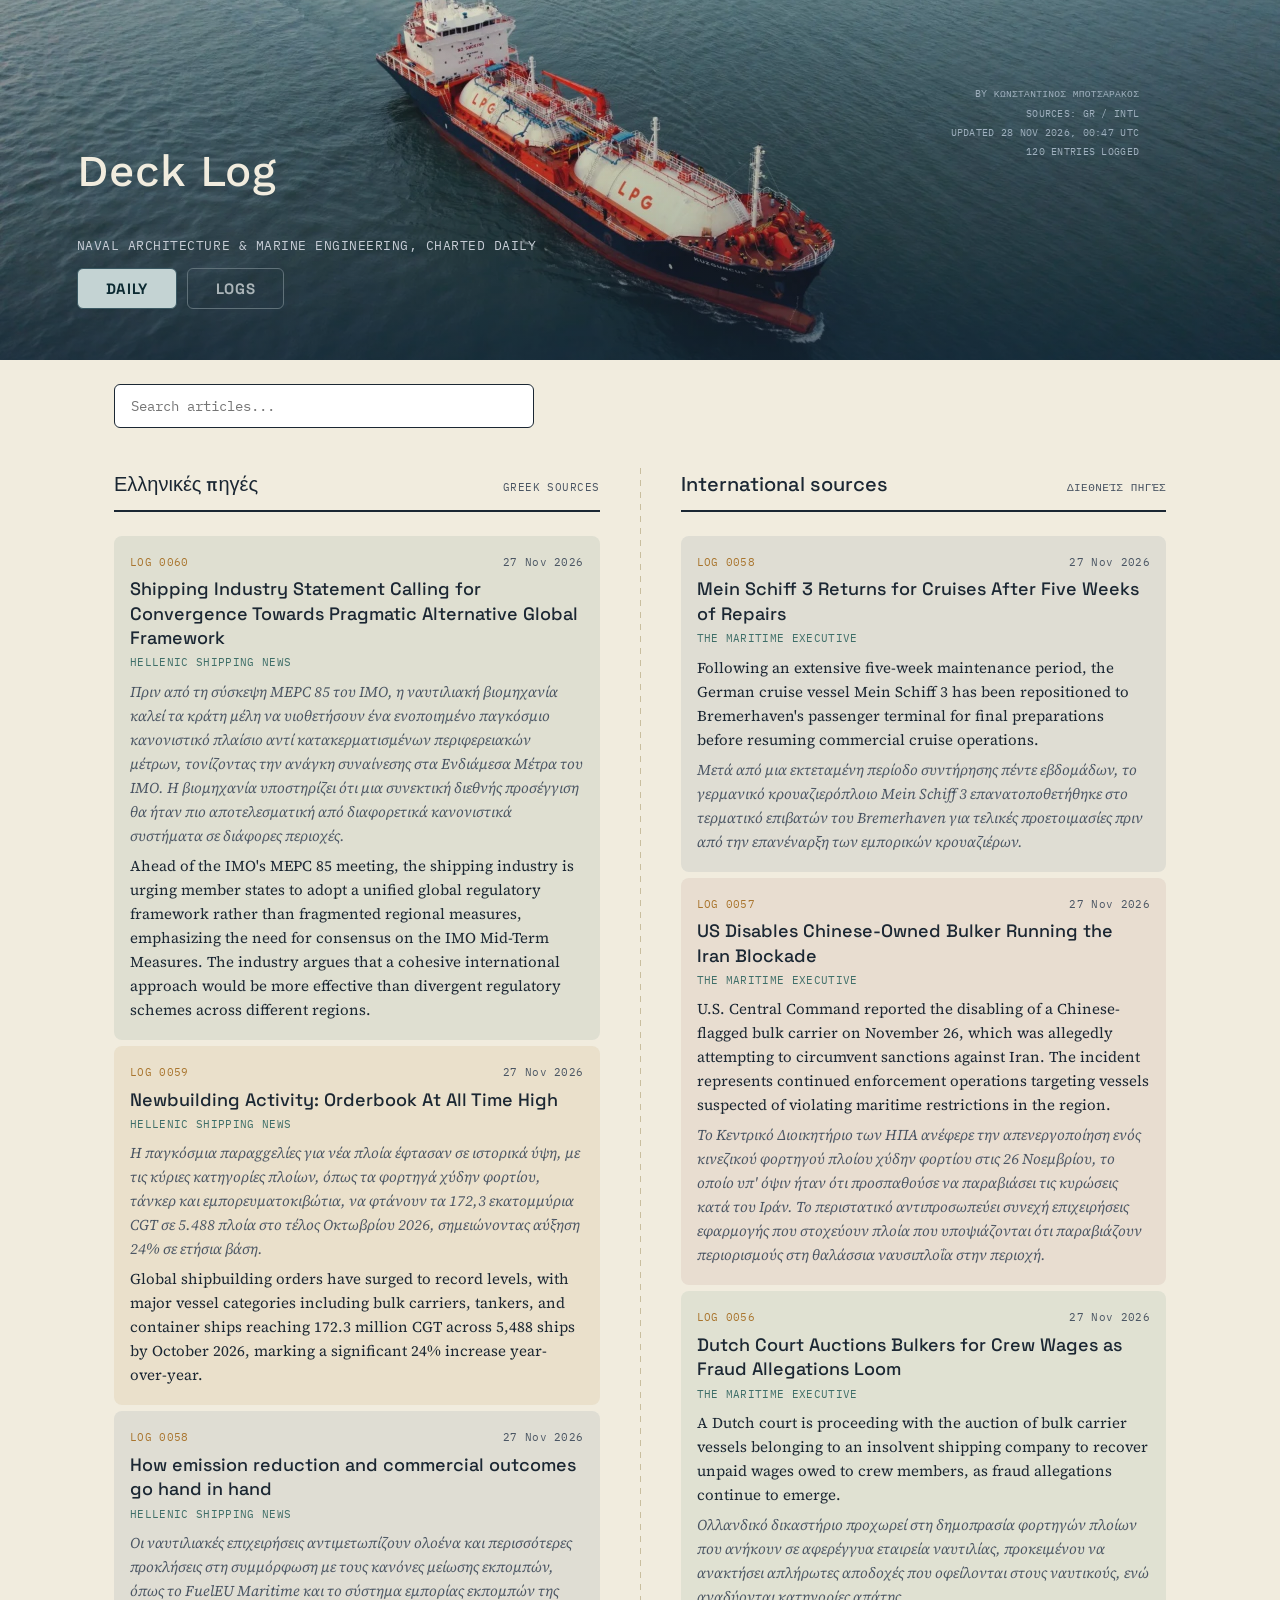
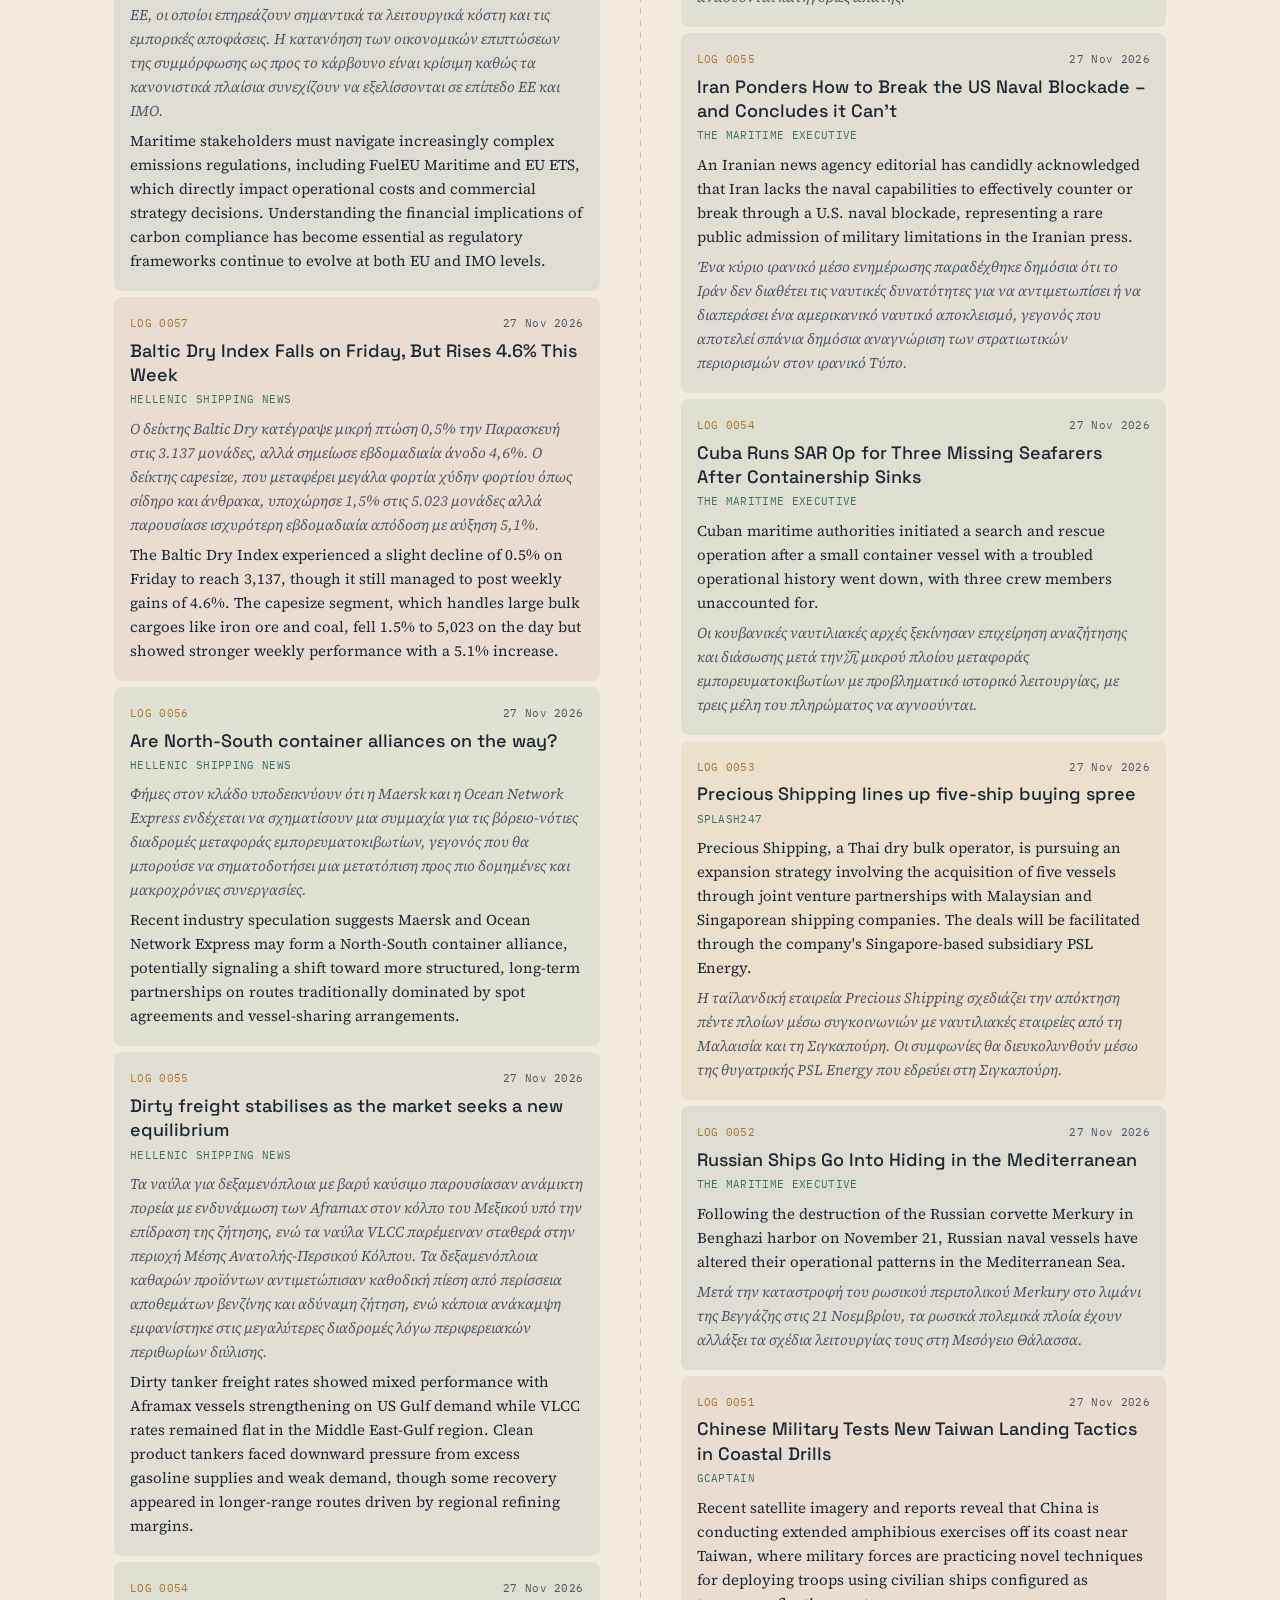
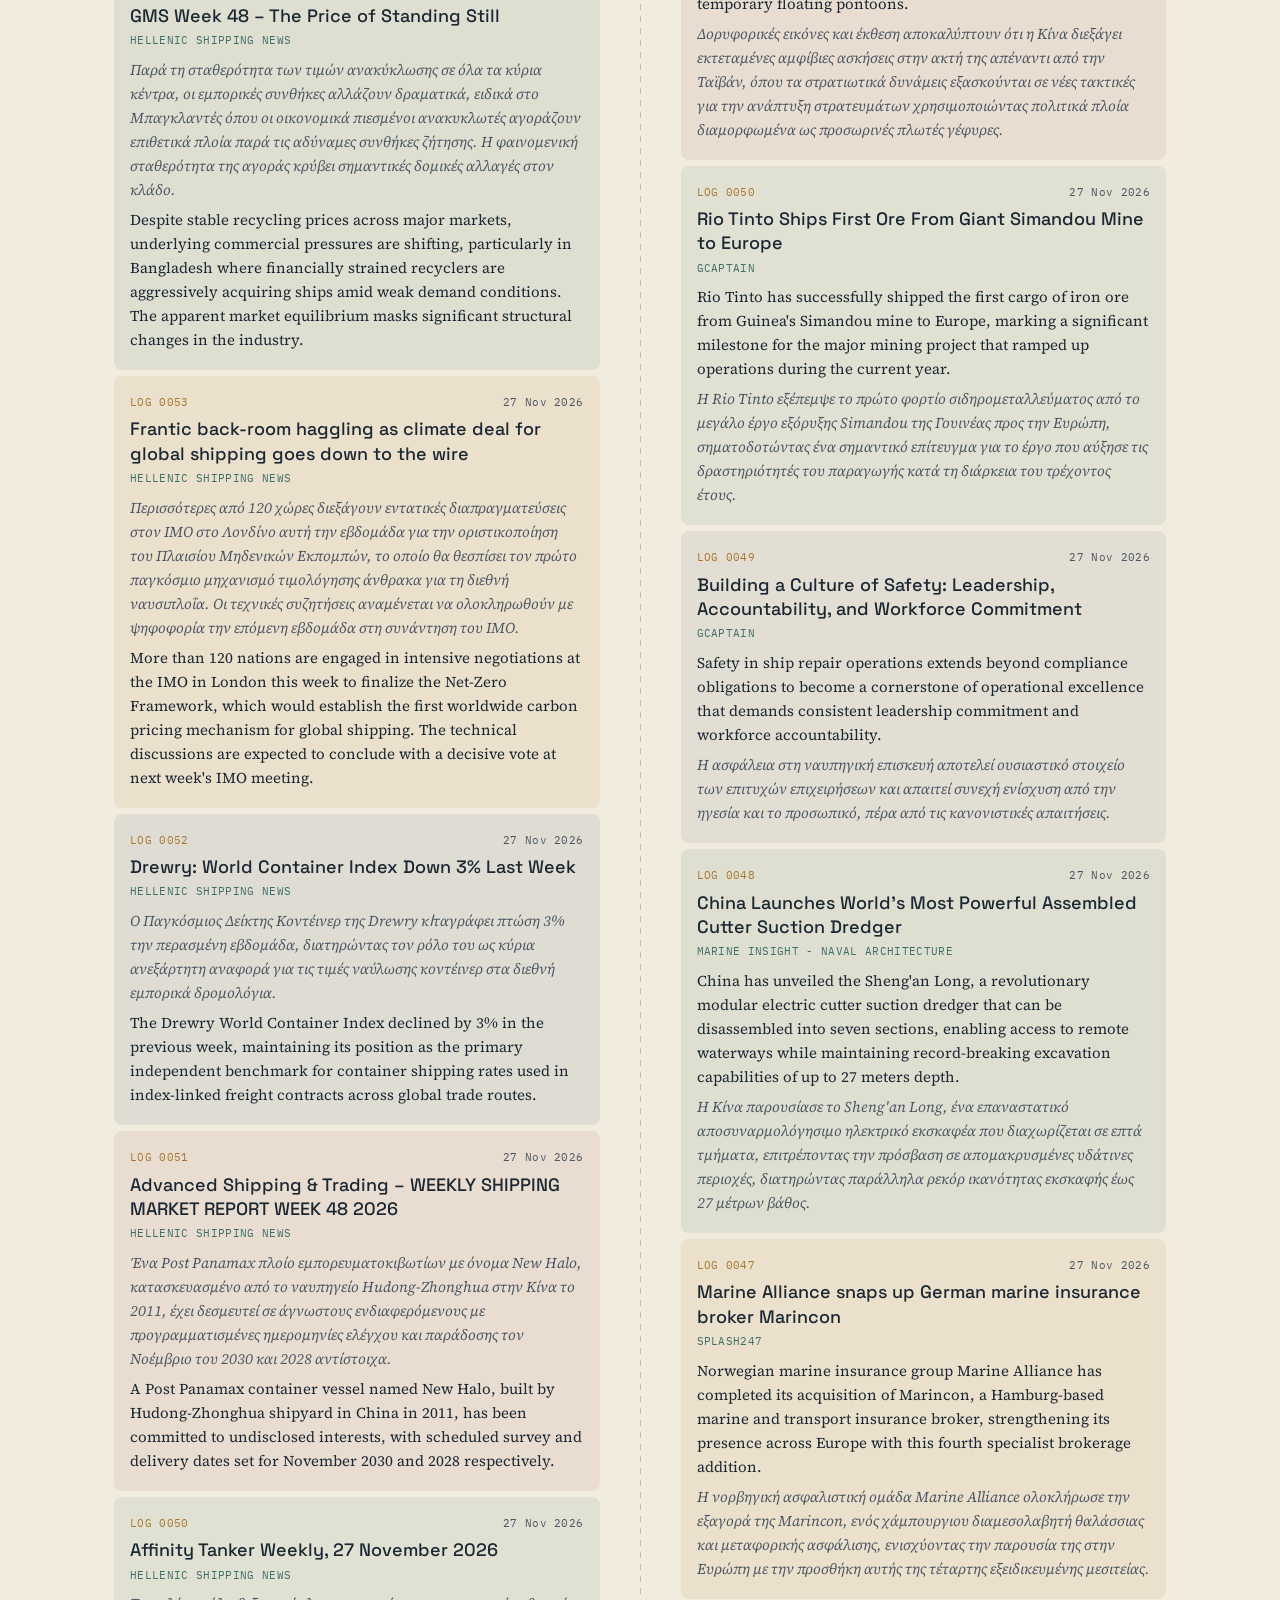
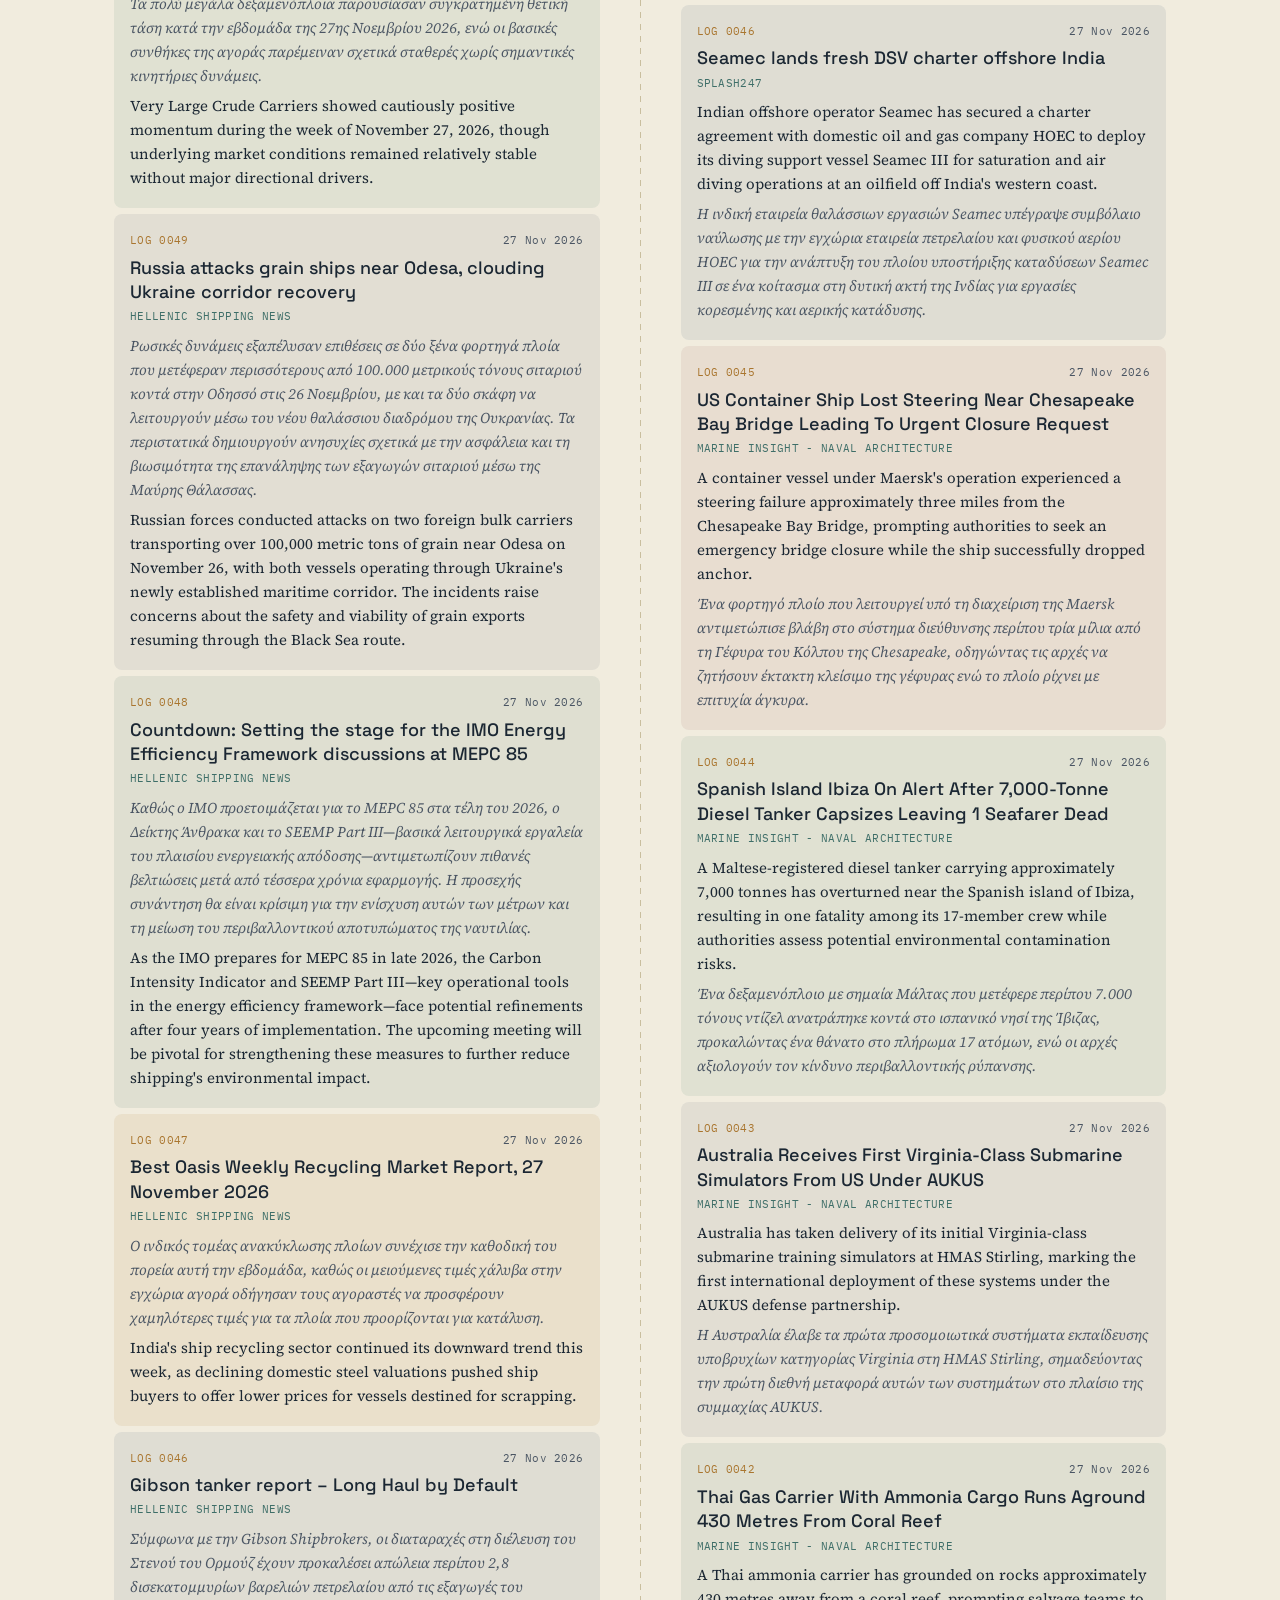
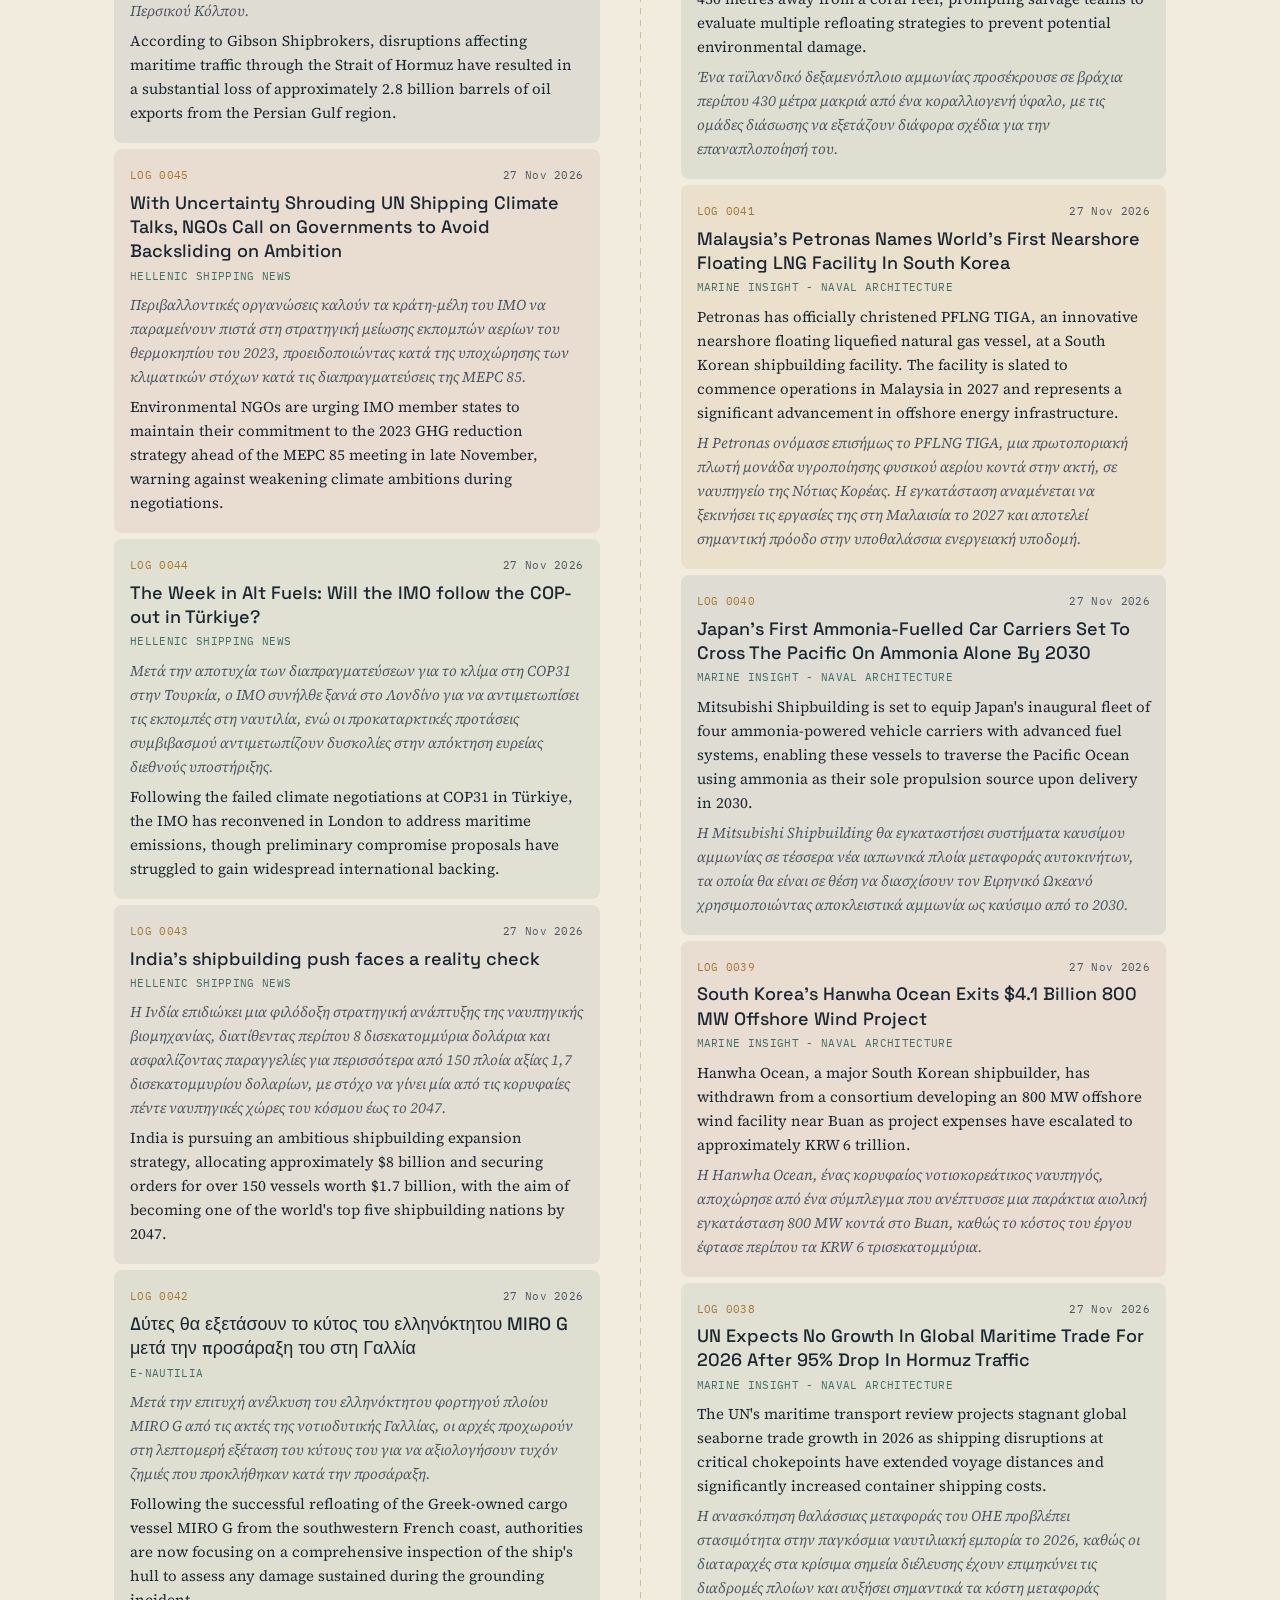
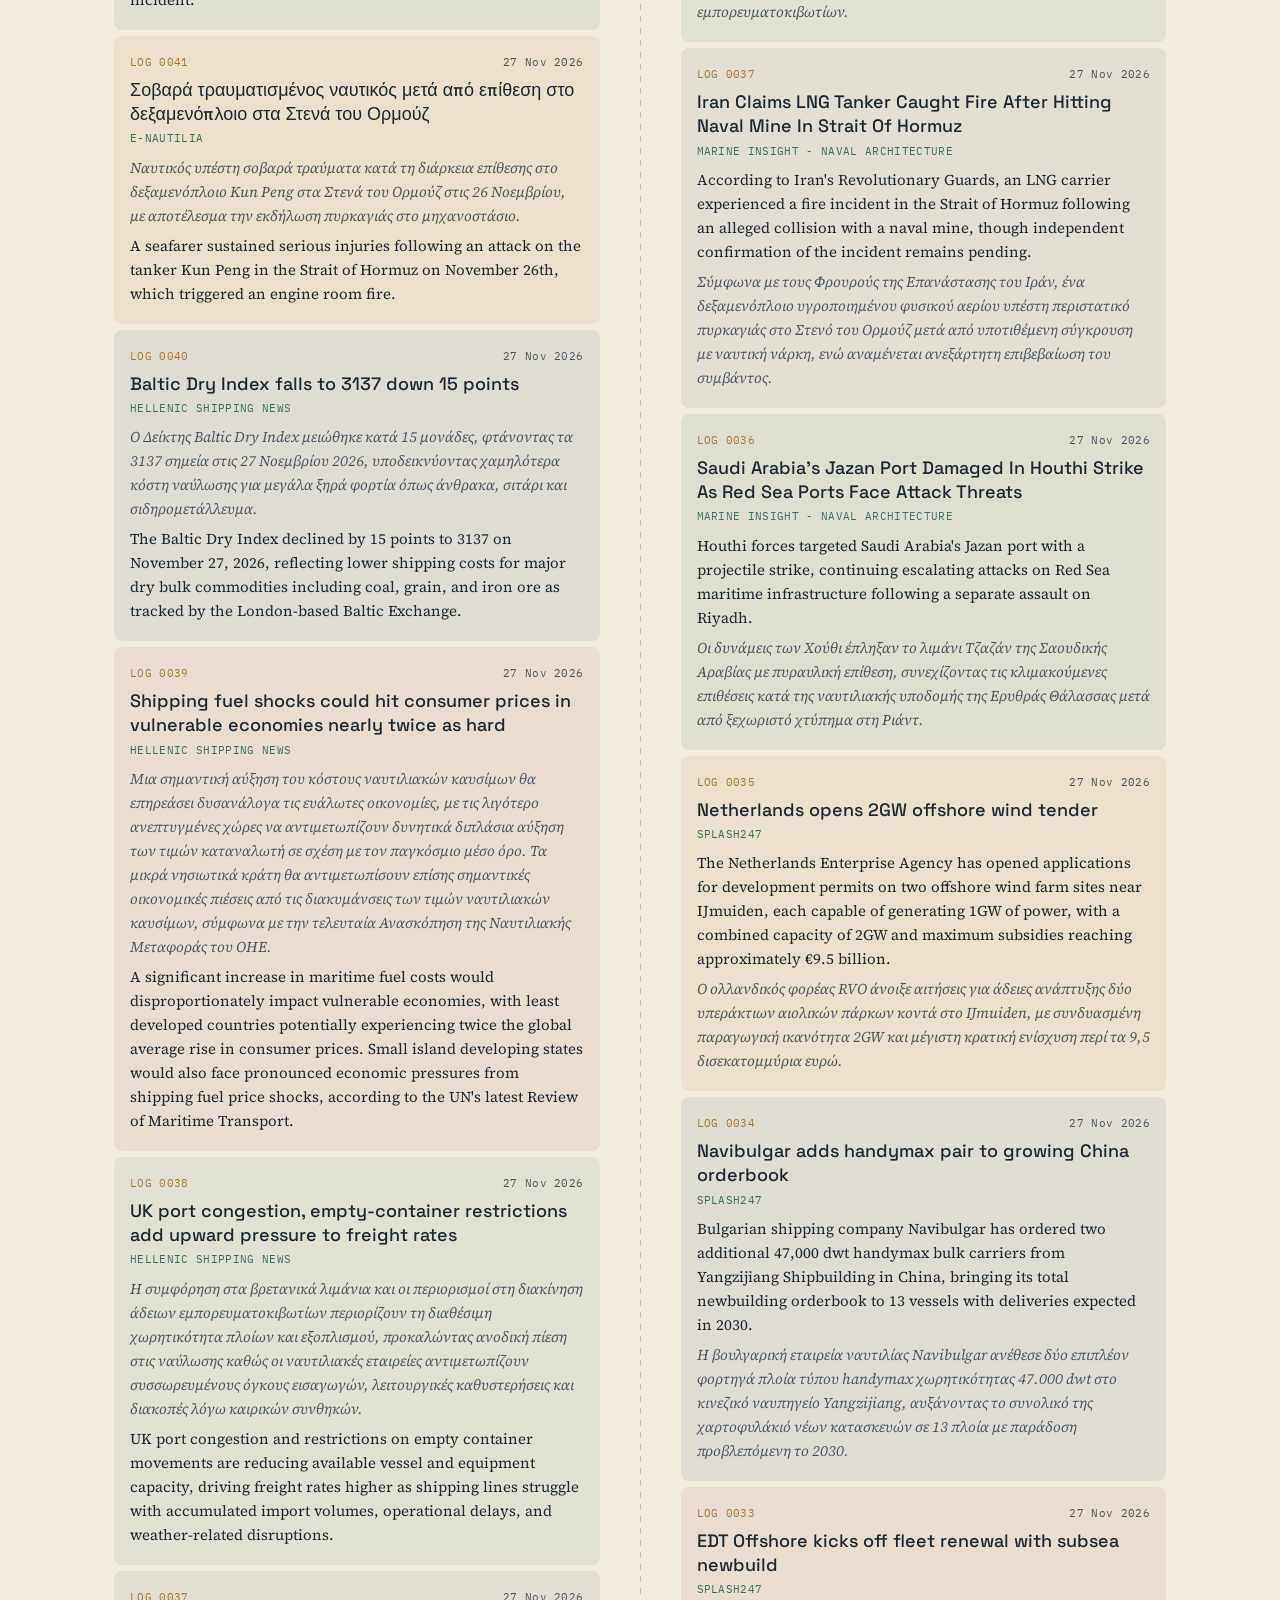
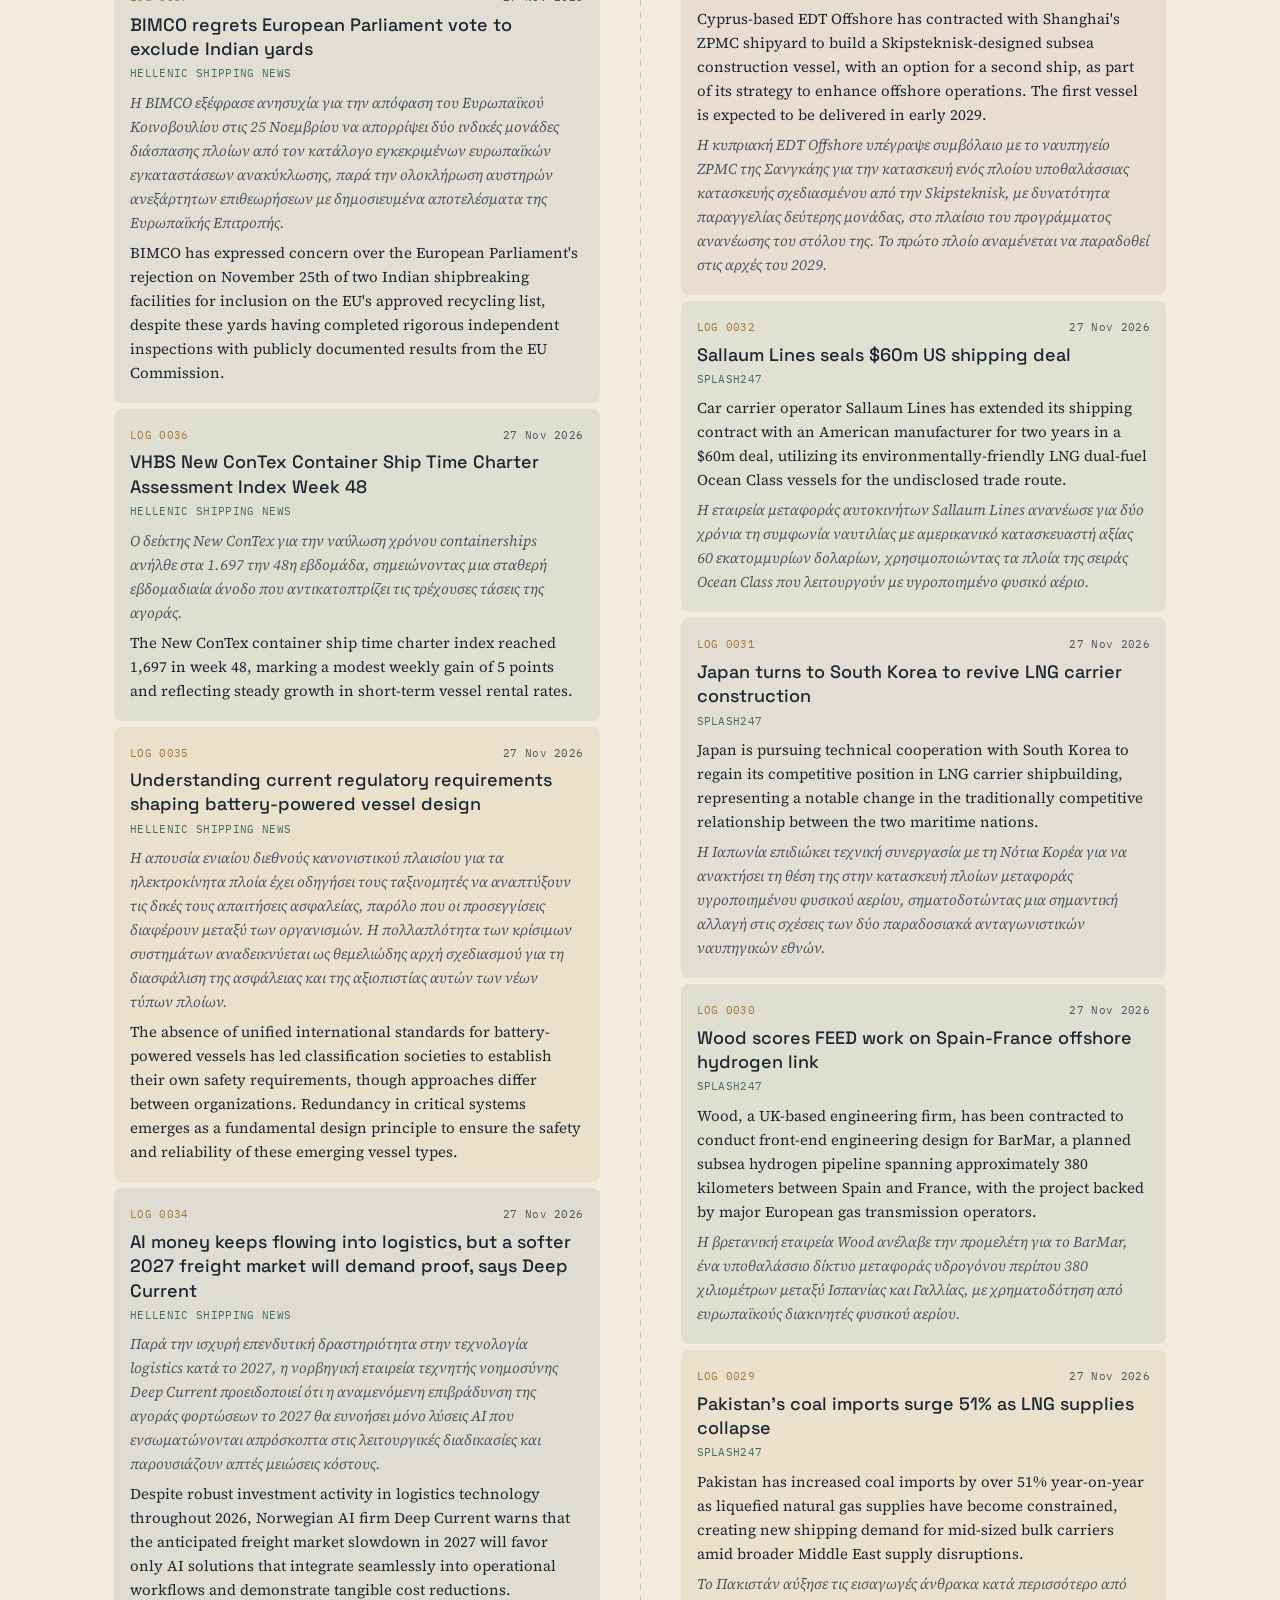
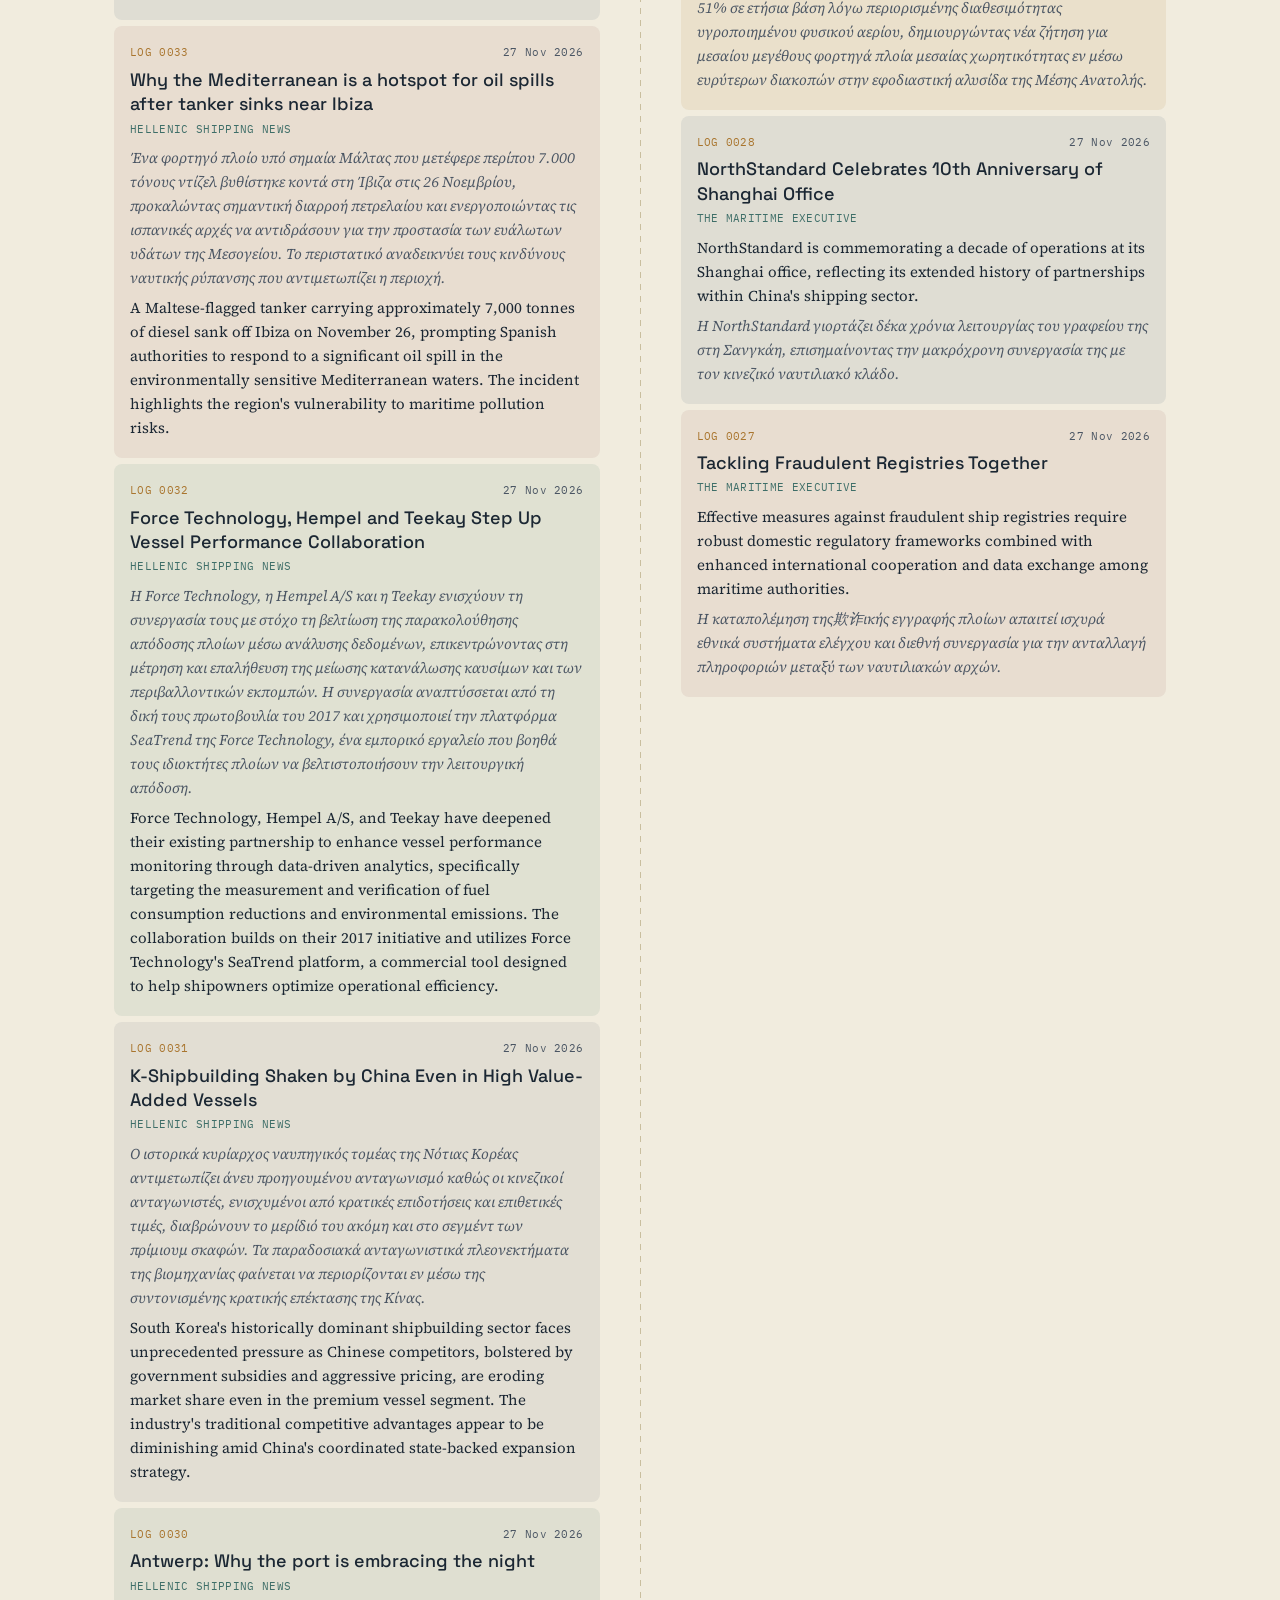
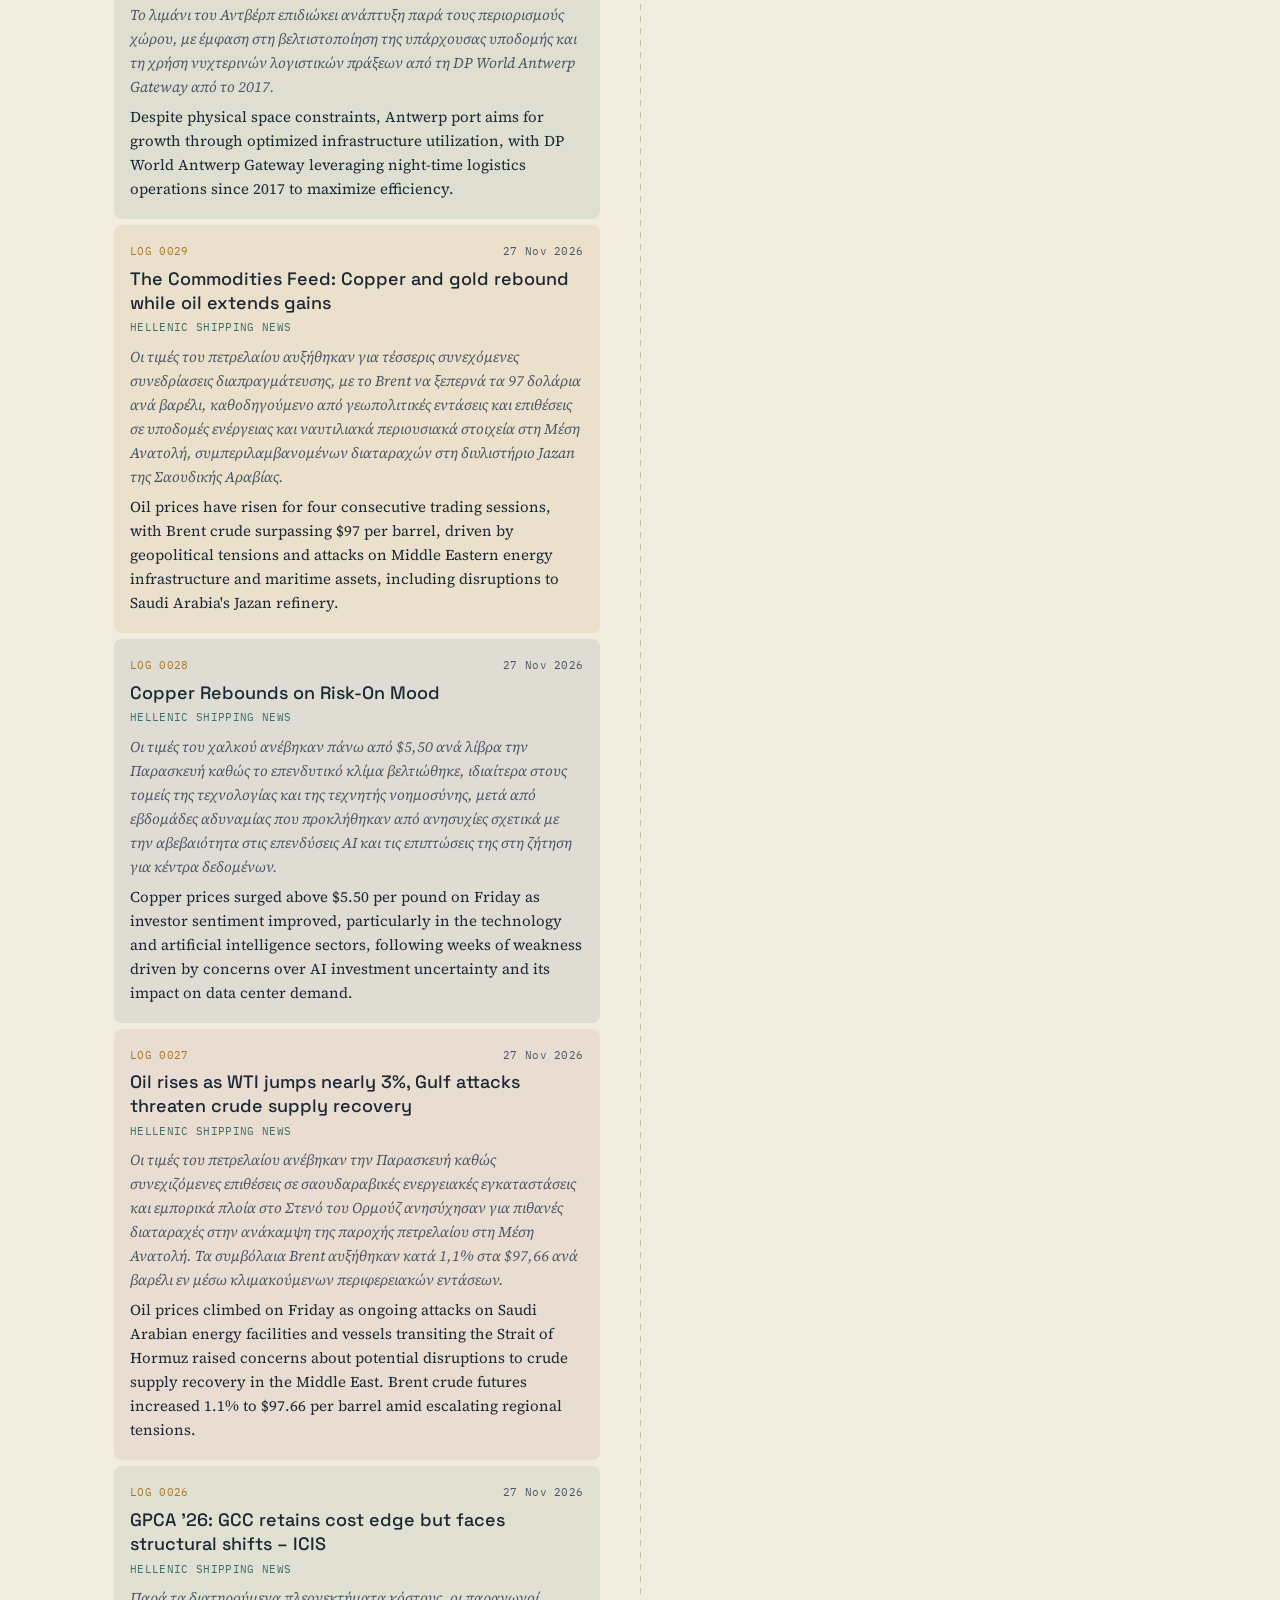
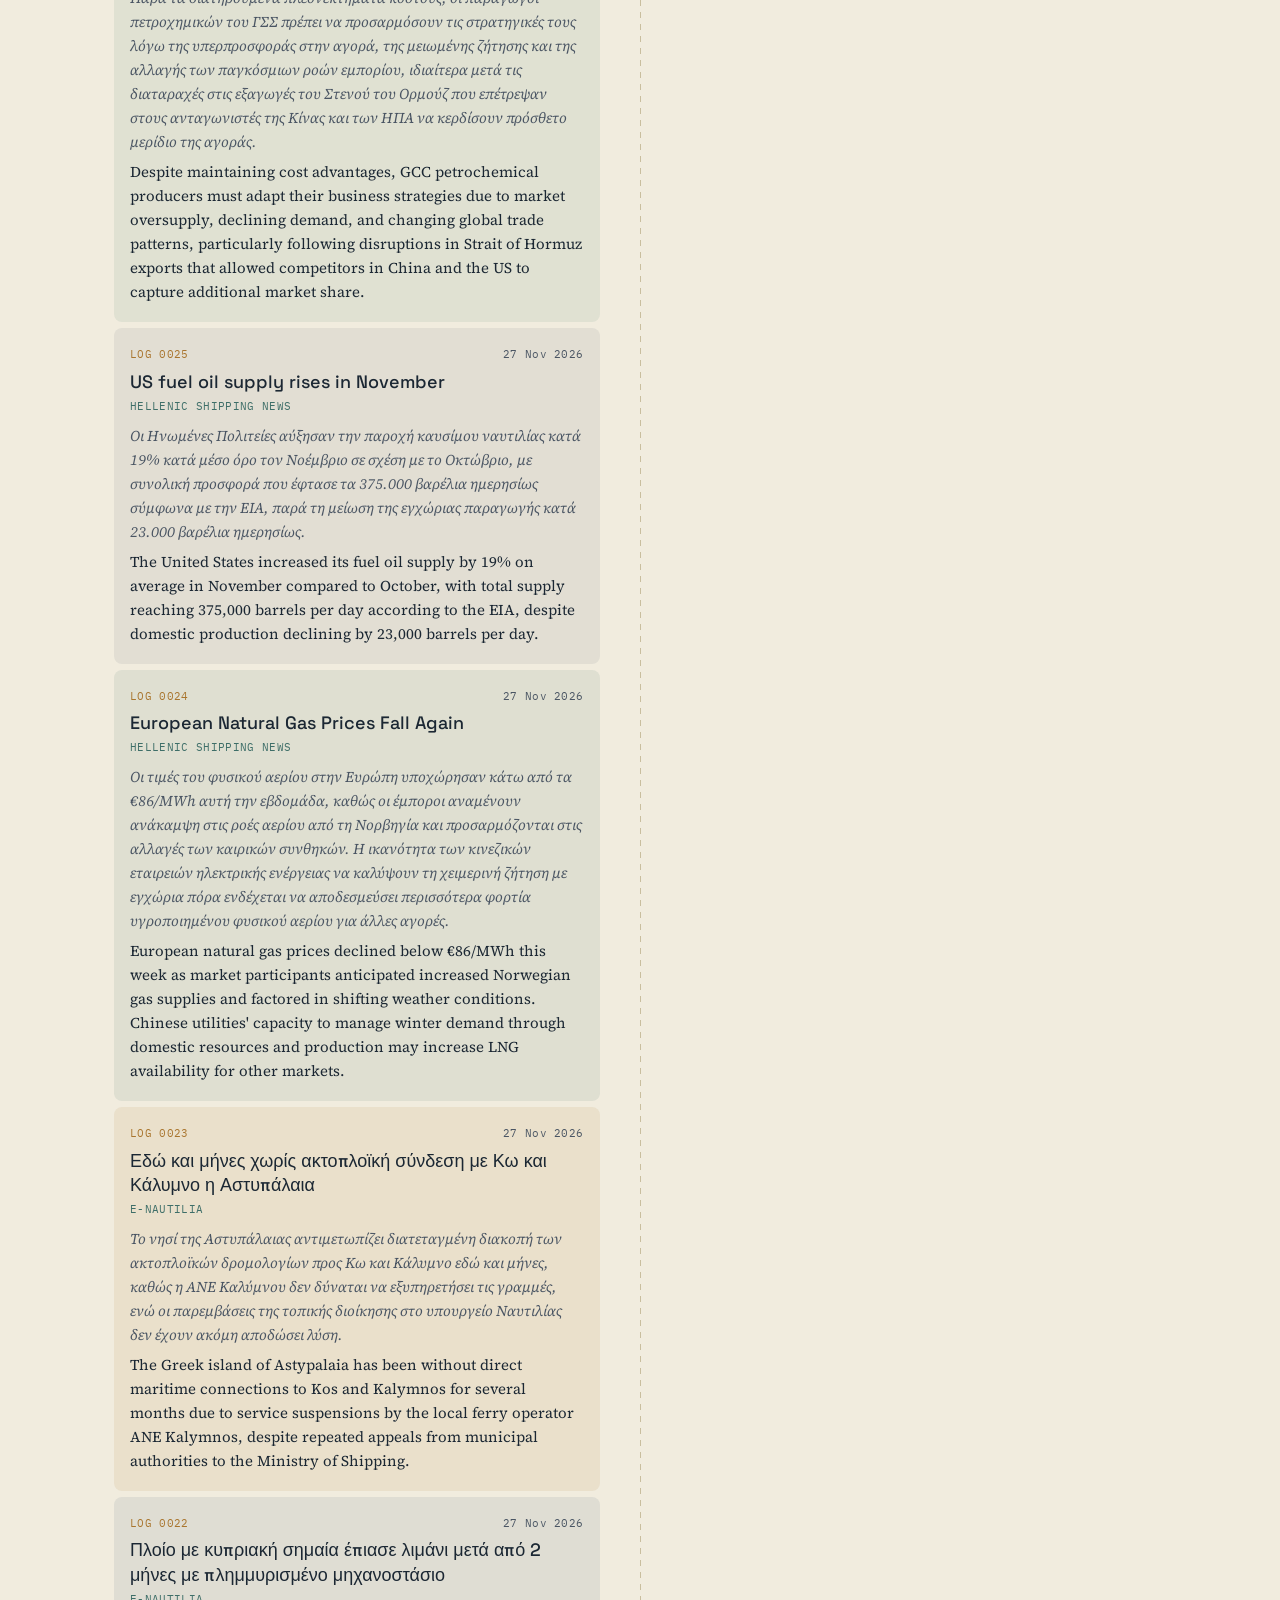
==== commit 10306efd: "Auto-update: fetch new articles and rebuild site" ====
--- a/docs/index.html
+++ b/docs/index.html
@@ -34,7 +34,7 @@
   <div class="titleblock-meta">
     <span>BY ΚΩΝΣΤΑΝΤΙΝΟΣ ΜΠΟΤΣΑΡΑΚΟΣ</span>
     <span>SOURCES: GR / INTL</span>
-    <span>UPDATED 27 Nov 2026, 15:46 UTC</span>
+    <span>UPDATED 28 Nov 2026, 00:47 UTC</span>
     <span>120 ENTRIES LOGGED</span>
   </div>
 
@@ -70,6 +70,204 @@
           <span class="entry-no">LOG 0060</span>
           <span class="entry-date">27 Nov 2026</span>
         </div>
+        <h3 class="entry-title"><a href="https://www.hellenicshippingnews.com/shipping-industry-statement-calling-for-convergence-towards-pragmatic-alternative-global-framework/" target="_blank" rel="noopener">Shipping Industry Statement Calling for Convergence Towards Pragmatic Alternative Global Framework</a></h3>
+        <p class="entry-source">Hellenic Shipping News</p>
+        <p class="entry-summary summary-el">Πριν από τη σύσκεψη MEPC 85 του ΙΜΟ, η ναυτιλιακή βιομηχανία καλεί τα κράτη μέλη να υιοθετήσουν ένα ενοποιημένο παγκόσμιο κανονιστικό πλαίσιο αντί κατακερματισμένων περιφερειακών μέτρων, τονίζοντας την ανάγκη συναίνεσης στα Ενδιάμεσα Μέτρα του ΙΜΟ. Η βιομηχανία υποστηρίζει ότι μια συνεκτική διεθνής προσέγγιση θα ήταν πιο αποτελεσματική από διαφορετικά κανονιστικά συστήματα σε διάφορες περιοχές.</p>
+        <p class="entry-summary summary-en">Ahead of the IMO's MEPC 85 meeting, the shipping industry is urging member states to adopt a unified global regulatory framework rather than fragmented regional measures, emphasizing the need for consensus on the IMO Mid-Term Measures. The industry argues that a cohesive international approach would be more effective than divergent regulatory schemes across different regions.</p>
+      </article>
+      
+      <article class="entry hue-1" data-date="27 Nov 2026">
+        <div class="entry-meta">
+          <span class="entry-no">LOG 0059</span>
+          <span class="entry-date">27 Nov 2026</span>
+        </div>
+        <h3 class="entry-title"><a href="https://www.hellenicshippingnews.com/newbuilding-activity-orderbook-at-all-time-high/" target="_blank" rel="noopener">Newbuilding Activity: Orderbook At All Time High</a></h3>
+        <p class="entry-source">Hellenic Shipping News</p>
+        <p class="entry-summary summary-el">Η παγκόσμια παραggελίες για νέα πλοία έφτασαν σε ιστορικά ύψη, με τις κύριες κατηγορίες πλοίων, όπως τα φορτηγά χύδην φορτίου, τάνκερ και εμπορευματοκιβώτια, να φτάνουν τα 172,3 εκατομμύρια CGT σε 5.488 πλοία στο τέλος Οκτωβρίου 2026, σημειώνοντας αύξηση 24% σε ετήσια βάση.</p>
+        <p class="entry-summary summary-en">Global shipbuilding orders have surged to record levels, with major vessel categories including bulk carriers, tankers, and container ships reaching 172.3 million CGT across 5,488 ships by October 2026, marking a significant 24% increase year-over-year.</p>
+      </article>
+      
+      <article class="entry hue-2" data-date="27 Nov 2026">
+        <div class="entry-meta">
+          <span class="entry-no">LOG 0058</span>
+          <span class="entry-date">27 Nov 2026</span>
+        </div>
+        <h3 class="entry-title"><a href="https://www.hellenicshippingnews.com/how-emission-reduction-and-commercial-outcomes-go-hand-in-hand/" target="_blank" rel="noopener">How emission reduction and commercial outcomes go hand in hand</a></h3>
+        <p class="entry-source">Hellenic Shipping News</p>
+        <p class="entry-summary summary-el">Οι ναυτιλιακές επιχειρήσεις αντιμετωπίζουν ολοένα και περισσότερες προκλήσεις στη συμμόρφωση με τους κανόνες μείωσης εκπομπών, όπως το FuelEU Maritime και το σύστημα εμπορίας εκπομπών της ΕΕ, οι οποίοι επηρεάζουν σημαντικά τα λειτουργικά κόστη και τις εμπορικές αποφάσεις. Η κατανόηση των οικονομικών επιπτώσεων της συμμόρφωσης ως προς το κάρβουνο είναι κρίσιμη καθώς τα κανονιστικά πλαίσια συνεχίζουν να εξελίσσονται σε επίπεδο ΕΕ και ΙΜΟ.</p>
+        <p class="entry-summary summary-en">Maritime stakeholders must navigate increasingly complex emissions regulations, including FuelEU Maritime and EU ETS, which directly impact operational costs and commercial strategy decisions. Understanding the financial implications of carbon compliance has become essential as regulatory frameworks continue to evolve at both EU and IMO levels.</p>
+      </article>
+      
+      <article class="entry hue-3" data-date="27 Nov 2026">
+        <div class="entry-meta">
+          <span class="entry-no">LOG 0057</span>
+          <span class="entry-date">27 Nov 2026</span>
+        </div>
+        <h3 class="entry-title"><a href="https://www.hellenicshippingnews.com/baltic-dry-index-falls-on-friday-but-rises-4-6-this-week/" target="_blank" rel="noopener">Baltic Dry Index Falls on Friday, But Rises 4.6% This Week</a></h3>
+        <p class="entry-source">Hellenic Shipping News</p>
+        <p class="entry-summary summary-el">Ο δείκτης Baltic Dry κατέγραψε μικρή πτώση 0,5% την Παρασκευή στις 3.137 μονάδες, αλλά σημείωσε εβδομαδιαία άνοδο 4,6%. Ο δείκτης capesize, που μεταφέρει μεγάλα φορτία χύδην φορτίου όπως σίδηρο και άνθρακα, υποχώρησε 1,5% στις 5.023 μονάδες αλλά παρουσίασε ισχυρότερη εβδομαδιαία απόδοση με αύξηση 5,1%.</p>
+        <p class="entry-summary summary-en">The Baltic Dry Index experienced a slight decline of 0.5% on Friday to reach 3,137, though it still managed to post weekly gains of 4.6%. The capesize segment, which handles large bulk cargoes like iron ore and coal, fell 1.5% to 5,023 on the day but showed stronger weekly performance with a 5.1% increase.</p>
+      </article>
+      
+      <article class="entry hue-4" data-date="27 Nov 2026">
+        <div class="entry-meta">
+          <span class="entry-no">LOG 0056</span>
+          <span class="entry-date">27 Nov 2026</span>
+        </div>
+        <h3 class="entry-title"><a href="https://www.hellenicshippingnews.com/are-north-south-container-alliances-on-the-way/" target="_blank" rel="noopener">Are North-South container alliances on the way?</a></h3>
+        <p class="entry-source">Hellenic Shipping News</p>
+        <p class="entry-summary summary-el">Φήμες στον κλάδο υποδεικνύουν ότι η Maersk και η Ocean Network Express ενδέχεται να σχηματίσουν μια συμμαχία για τις βόρειο-νότιες διαδρομές μεταφοράς εμπορευματοκιβωτίων, γεγονός που θα μπορούσε να σηματοδοτήσει μια μετατόπιση προς πιο δομημένες και μακροχρόνιες συνεργασίες.</p>
+        <p class="entry-summary summary-en">Recent industry speculation suggests Maersk and Ocean Network Express may form a North-South container alliance, potentially signaling a shift toward more structured, long-term partnerships on routes traditionally dominated by spot agreements and vessel-sharing arrangements.</p>
+      </article>
+      
+      <article class="entry hue-5" data-date="27 Nov 2026">
+        <div class="entry-meta">
+          <span class="entry-no">LOG 0055</span>
+          <span class="entry-date">27 Nov 2026</span>
+        </div>
+        <h3 class="entry-title"><a href="https://www.hellenicshippingnews.com/dirty-freight-stabilises-as-the-market-seeks-a-new-equilibrium/" target="_blank" rel="noopener">Dirty freight stabilises as the market seeks a new equilibrium</a></h3>
+        <p class="entry-source">Hellenic Shipping News</p>
+        <p class="entry-summary summary-el">Τα ναύλα για δεξαμενόπλοια με βαρύ καύσιμο παρουσίασαν ανάμικτη πορεία με ενδυνάμωση των Aframax στον κόλπο του Μεξικού υπό την επίδραση της ζήτησης, ενώ τα ναύλα VLCC παρέμειναν σταθερά στην περιοχή Μέσης Ανατολής-Περσικού Κόλπου. Τα δεξαμενόπλοια καθαρών προϊόντων αντιμετώπισαν καθοδική πίεση από περίσσεια αποθεμάτων βενζίνης και αδύναμη ζήτηση, ενώ κάποια ανάκαμψη εμφανίστηκε στις μεγαλύτερες διαδρομές λόγω περιφερειακών περιθωρίων διύλισης.</p>
+        <p class="entry-summary summary-en">Dirty tanker freight rates showed mixed performance with Aframax vessels strengthening on US Gulf demand while VLCC rates remained flat in the Middle East-Gulf region. Clean product tankers faced downward pressure from excess gasoline supplies and weak demand, though some recovery appeared in longer-range routes driven by regional refining margins.</p>
+      </article>
+      
+      <article class="entry hue-0" data-date="27 Nov 2026">
+        <div class="entry-meta">
+          <span class="entry-no">LOG 0054</span>
+          <span class="entry-date">27 Nov 2026</span>
+        </div>
+        <h3 class="entry-title"><a href="https://www.hellenicshippingnews.com/gms-week-48-the-price-of-standing-still/" target="_blank" rel="noopener">GMS Week 48 – The Price of Standing Still</a></h3>
+        <p class="entry-source">Hellenic Shipping News</p>
+        <p class="entry-summary summary-el">Παρά τη σταθερότητα των τιμών ανακύκλωσης σε όλα τα κύρια κέντρα, οι εμπορικές συνθήκες αλλάζουν δραματικά, ειδικά στο Μπαγκλαντές όπου οι οικονομικά πιεσμένοι ανακυκλωτές αγοράζουν επιθετικά πλοία παρά τις αδύναμες συνθήκες ζήτησης. Η φαινομενική σταθερότητα της αγοράς κρύβει σημαντικές δομικές αλλαγές στον κλάδο.</p>
+        <p class="entry-summary summary-en">Despite stable recycling prices across major markets, underlying commercial pressures are shifting, particularly in Bangladesh where financially strained recyclers are aggressively acquiring ships amid weak demand conditions. The apparent market equilibrium masks significant structural changes in the industry.</p>
+      </article>
+      
+      <article class="entry hue-1" data-date="27 Nov 2026">
+        <div class="entry-meta">
+          <span class="entry-no">LOG 0053</span>
+          <span class="entry-date">27 Nov 2026</span>
+        </div>
+        <h3 class="entry-title"><a href="https://www.hellenicshippingnews.com/frantic-back-room-haggling-as-climate-deal-for-global-shipping-goes-down-to-the-wire/" target="_blank" rel="noopener">Frantic back-room haggling as climate deal for global shipping goes down to the wire</a></h3>
+        <p class="entry-source">Hellenic Shipping News</p>
+        <p class="entry-summary summary-el">Περισσότερες από 120 χώρες διεξάγουν εντατικές διαπραγματεύσεις στον ΙΜΟ στο Λονδίνο αυτή την εβδομάδα για την οριστικοποίηση του Πλαισίου Μηδενικών Εκπομπών, το οποίο θα θεσπίσει τον πρώτο παγκόσμιο μηχανισμό τιμολόγησης άνθρακα για τη διεθνή ναυσιπλοΐα. Οι τεχνικές συζητήσεις αναμένεται να ολοκληρωθούν με ψηφοφορία την επόμενη εβδομάδα στη συνάντηση του ΙΜΟ.</p>
+        <p class="entry-summary summary-en">More than 120 nations are engaged in intensive negotiations at the IMO in London this week to finalize the Net-Zero Framework, which would establish the first worldwide carbon pricing mechanism for global shipping. The technical discussions are expected to conclude with a decisive vote at next week's IMO meeting.</p>
+      </article>
+      
+      <article class="entry hue-2" data-date="27 Nov 2026">
+        <div class="entry-meta">
+          <span class="entry-no">LOG 0052</span>
+          <span class="entry-date">27 Nov 2026</span>
+        </div>
+        <h3 class="entry-title"><a href="https://www.hellenicshippingnews.com/drewry-world-container-index-down-3-last-week-9/" target="_blank" rel="noopener">Drewry: World Container Index Down 3% Last Week</a></h3>
+        <p class="entry-source">Hellenic Shipping News</p>
+        <p class="entry-summary summary-el">Ο Παγκόσμιος Δείκτης Κοντέινερ της Drewry κاταγράφει πτώση 3% την περασμένη εβδομάδα, διατηρώντας τον ρόλο του ως κύρια ανεξάρτητη αναφορά για τις τιμές ναύλωσης κοντέινερ στα διεθνή εμπορικά δρομολόγια.</p>
+        <p class="entry-summary summary-en">The Drewry World Container Index declined by 3% in the previous week, maintaining its position as the primary independent benchmark for container shipping rates used in index-linked freight contracts across global trade routes.</p>
+      </article>
+      
+      <article class="entry hue-3" data-date="27 Nov 2026">
+        <div class="entry-meta">
+          <span class="entry-no">LOG 0051</span>
+          <span class="entry-date">27 Nov 2026</span>
+        </div>
+        <h3 class="entry-title"><a href="https://www.hellenicshippingnews.com/advanced-shipping-trading-weekly-shipping-market-report-week-48-2026/" target="_blank" rel="noopener">Advanced Shipping & Trading – WEEKLY SHIPPING MARKET REPORT WEEK 48 2026</a></h3>
+        <p class="entry-source">Hellenic Shipping News</p>
+        <p class="entry-summary summary-el">Ένα Post Panamax πλοίο εμπορευματοκιβωτίων με όνομα New Halo, κατασκευασμένο από το ναυπηγείο Hudong-Zhonghua στην Κίνα το 2011, έχει δεσμευτεί σε άγνωστους ενδιαφερόμενους με προγραμματισμένες ημερομηνίες ελέγχου και παράδοσης τον Νοέμβριο του 2030 και 2028 αντίστοιχα.</p>
+        <p class="entry-summary summary-en">A Post Panamax container vessel named New Halo, built by Hudong-Zhonghua shipyard in China in 2011, has been committed to undisclosed interests, with scheduled survey and delivery dates set for November 2030 and 2028 respectively.</p>
+      </article>
+      
+      <article class="entry hue-4" data-date="27 Nov 2026">
+        <div class="entry-meta">
+          <span class="entry-no">LOG 0050</span>
+          <span class="entry-date">27 Nov 2026</span>
+        </div>
+        <h3 class="entry-title"><a href="https://www.hellenicshippingnews.com/affinity-tanker-weekly-27-november-2026/" target="_blank" rel="noopener">Affinity Tanker Weekly, 27 November 2026</a></h3>
+        <p class="entry-source">Hellenic Shipping News</p>
+        <p class="entry-summary summary-el">Τα πολύ μεγάλα δεξαμενόπλοια παρουσίασαν συγκρατημένη θετική τάση κατά την εβδομάδα της 27ης Νοεμβρίου 2026, ενώ οι βασικές συνθήκες της αγοράς παρέμειναν σχετικά σταθερές χωρίς σημαντικές κινητήριες δυνάμεις.</p>
+        <p class="entry-summary summary-en">Very Large Crude Carriers showed cautiously positive momentum during the week of November 27, 2026, though underlying market conditions remained relatively stable without major directional drivers.</p>
+      </article>
+      
+      <article class="entry hue-5" data-date="27 Nov 2026">
+        <div class="entry-meta">
+          <span class="entry-no">LOG 0049</span>
+          <span class="entry-date">27 Nov 2026</span>
+        </div>
+        <h3 class="entry-title"><a href="https://www.hellenicshippingnews.com/russia-attacks-grain-ships-near-odesa-clouding-ukraine-corridor-recovery/" target="_blank" rel="noopener">Russia attacks grain ships near Odesa, clouding Ukraine corridor recovery</a></h3>
+        <p class="entry-source">Hellenic Shipping News</p>
+        <p class="entry-summary summary-el">Ρωσικές δυνάμεις εξαπέλυσαν επιθέσεις σε δύο ξένα φορτηγά πλοία που μετέφεραν περισσότερους από 100.000 μετρικούς τόνους σιταριού κοντά στην Οδησσό στις 26 Νοεμβρίου, με και τα δύο σκάφη να λειτουργούν μέσω του νέου θαλάσσιου διαδρόμου της Ουκρανίας. Τα περιστατικά δημιουργούν ανησυχίες σχετικά με την ασφάλεια και τη βιωσιμότητα της επανάληψης των εξαγωγών σιταριού μέσω της Μαύρης Θάλασσας.</p>
+        <p class="entry-summary summary-en">Russian forces conducted attacks on two foreign bulk carriers transporting over 100,000 metric tons of grain near Odesa on November 26, with both vessels operating through Ukraine's newly established maritime corridor. The incidents raise concerns about the safety and viability of grain exports resuming through the Black Sea route.</p>
+      </article>
+      
+      <article class="entry hue-0" data-date="27 Nov 2026">
+        <div class="entry-meta">
+          <span class="entry-no">LOG 0048</span>
+          <span class="entry-date">27 Nov 2026</span>
+        </div>
+        <h3 class="entry-title"><a href="https://www.hellenicshippingnews.com/countdown-setting-the-stage-for-the-imo-energy-efficiency-framework-discussions-at-mepc-85/" target="_blank" rel="noopener">Countdown: Setting the stage for the IMO Energy Efficiency Framework discussions at MEPC 85</a></h3>
+        <p class="entry-source">Hellenic Shipping News</p>
+        <p class="entry-summary summary-el">Καθώς ο ΙΜΟ προετοιμάζεται για το MEPC 85 στα τέλη του 2026, ο Δείκτης Άνθρακα και το SEEMP Part III—βασικά λειτουργικά εργαλεία του πλαισίου ενεργειακής απόδοσης—αντιμετωπίζουν πιθανές βελτιώσεις μετά από τέσσερα χρόνια εφαρμογής. Η προσεχής συνάντηση θα είναι κρίσιμη για την ενίσχυση αυτών των μέτρων και τη μείωση του περιβαλλοντικού αποτυπώματος της ναυτιλίας.</p>
+        <p class="entry-summary summary-en">As the IMO prepares for MEPC 85 in late 2026, the Carbon Intensity Indicator and SEEMP Part III—key operational tools in the energy efficiency framework—face potential refinements after four years of implementation. The upcoming meeting will be pivotal for strengthening these measures to further reduce shipping's environmental impact.</p>
+      </article>
+      
+      <article class="entry hue-1" data-date="27 Nov 2026">
+        <div class="entry-meta">
+          <span class="entry-no">LOG 0047</span>
+          <span class="entry-date">27 Nov 2026</span>
+        </div>
+        <h3 class="entry-title"><a href="https://www.hellenicshippingnews.com/best-oasis-weekly-recycling-market-report-27-november-2026/" target="_blank" rel="noopener">Best Oasis Weekly Recycling Market Report, 27 November 2026</a></h3>
+        <p class="entry-source">Hellenic Shipping News</p>
+        <p class="entry-summary summary-el">Ο ινδικός τομέας ανακύκλωσης πλοίων συνέχισε την καθοδική του πορεία αυτή την εβδομάδα, καθώς οι μειούμενες τιμές χάλυβα στην εγχώρια αγορά οδήγησαν τους αγοραστές να προσφέρουν χαμηλότερες τιμές για τα πλοία που προορίζονται για κατάλυση.</p>
+        <p class="entry-summary summary-en">India's ship recycling sector continued its downward trend this week, as declining domestic steel valuations pushed ship buyers to offer lower prices for vessels destined for scrapping.</p>
+      </article>
+      
+      <article class="entry hue-2" data-date="27 Nov 2026">
+        <div class="entry-meta">
+          <span class="entry-no">LOG 0046</span>
+          <span class="entry-date">27 Nov 2026</span>
+        </div>
+        <h3 class="entry-title"><a href="https://www.hellenicshippingnews.com/gibson-tanker-report-long-haul-by-default/" target="_blank" rel="noopener">Gibson tanker report – Long Haul by Default</a></h3>
+        <p class="entry-source">Hellenic Shipping News</p>
+        <p class="entry-summary summary-el">Σύμφωνα με την Gibson Shipbrokers, οι διαταραχές στη διέλευση του Στενού του Ορμούζ έχουν προκαλέσει απώλεια περίπου 2,8 δισεκατομμυρίων βαρελιών πετρελαίου από τις εξαγωγές του Περσικού Κόλπου.</p>
+        <p class="entry-summary summary-en">According to Gibson Shipbrokers, disruptions affecting maritime traffic through the Strait of Hormuz have resulted in a substantial loss of approximately 2.8 billion barrels of oil exports from the Persian Gulf region.</p>
+      </article>
+      
+      <article class="entry hue-3" data-date="27 Nov 2026">
+        <div class="entry-meta">
+          <span class="entry-no">LOG 0045</span>
+          <span class="entry-date">27 Nov 2026</span>
+        </div>
+        <h3 class="entry-title"><a href="https://www.hellenicshippingnews.com/with-uncertainty-shrouding-un-shipping-climate-talks-ngos-call-on-governments-to-avoid-backsliding-on-ambition/" target="_blank" rel="noopener">With Uncertainty Shrouding UN Shipping Climate Talks, NGOs Call on Governments to Avoid Backsliding on Ambition</a></h3>
+        <p class="entry-source">Hellenic Shipping News</p>
+        <p class="entry-summary summary-el">Περιβαλλοντικές οργανώσεις καλούν τα κράτη-μέλη του ΙΜΟ να παραμείνουν πιστά στη στρατηγική μείωσης εκπομπών αερίων του θερμοκηπίου του 2023, προειδοποιώντας κατά της υποχώρησης των κλιματικών στόχων κατά τις διαπραγματεύσεις της MEPC 85.</p>
+        <p class="entry-summary summary-en">Environmental NGOs are urging IMO member states to maintain their commitment to the 2023 GHG reduction strategy ahead of the MEPC 85 meeting in late November, warning against weakening climate ambitions during negotiations.</p>
+      </article>
+      
+      <article class="entry hue-4" data-date="27 Nov 2026">
+        <div class="entry-meta">
+          <span class="entry-no">LOG 0044</span>
+          <span class="entry-date">27 Nov 2026</span>
+        </div>
+        <h3 class="entry-title"><a href="https://www.hellenicshippingnews.com/the-week-in-alt-fuels-will-the-imo-follow-the-cop-out-in-turkiye/" target="_blank" rel="noopener">The Week in Alt Fuels: Will the IMO follow the COP-out in Türkiye?</a></h3>
+        <p class="entry-source">Hellenic Shipping News</p>
+        <p class="entry-summary summary-el">Μετά την αποτυχία των διαπραγματεύσεων για το κλίμα στη COP31 στην Τουρκία, ο ΙΜΟ συνήλθε ξανά στο Λονδίνο για να αντιμετωπίσει τις εκπομπές στη ναυτιλία, ενώ οι προκαταρκτικές προτάσεις συμβιβασμού αντιμετωπίζουν δυσκολίες στην απόκτηση ευρείας διεθνούς υποστήριξης.</p>
+        <p class="entry-summary summary-en">Following the failed climate negotiations at COP31 in Türkiye, the IMO has reconvened in London to address maritime emissions, though preliminary compromise proposals have struggled to gain widespread international backing.</p>
+      </article>
+      
+      <article class="entry hue-5" data-date="27 Nov 2026">
+        <div class="entry-meta">
+          <span class="entry-no">LOG 0043</span>
+          <span class="entry-date">27 Nov 2026</span>
+        </div>
+        <h3 class="entry-title"><a href="https://www.hellenicshippingnews.com/indias-shipbuilding-push-faces-a-reality-check/" target="_blank" rel="noopener">India’s shipbuilding push faces a reality check</a></h3>
+        <p class="entry-source">Hellenic Shipping News</p>
+        <p class="entry-summary summary-el">Η Ινδία επιδιώκει μια φιλόδοξη στρατηγική ανάπτυξης της ναυπηγικής βιομηχανίας, διατίθεντας περίπου 8 δισεκατομμύρια δολάρια και ασφαλίζοντας παραγγελίες για περισσότερα από 150 πλοία αξίας 1,7 δισεκατομμυρίου δολαρίων, με στόχο να γίνει μία από τις κορυφαίες πέντε ναυπηγικές χώρες του κόσμου έως το 2047.</p>
+        <p class="entry-summary summary-en">India is pursuing an ambitious shipbuilding expansion strategy, allocating approximately $8 billion and securing orders for over 150 vessels worth $1.7 billion, with the aim of becoming one of the world's top five shipbuilding nations by 2047.</p>
+      </article>
+      
+      <article class="entry hue-0" data-date="27 Nov 2026">
+        <div class="entry-meta">
+          <span class="entry-no">LOG 0042</span>
+          <span class="entry-date">27 Nov 2026</span>
+        </div>
         <h3 class="entry-title"><a href="https://e-nautilia.gr/dytes-tha-exetasoun-kytos-ellinoktitou-miro-g-meta-tin-prosaraxi-sti-gallia/" target="_blank" rel="noopener">Δύτες θα εξετάσουν το κύτος του ελληνόκτητου MIRO G μετά την προσάραξη του στη Γαλλία</a></h3>
         <p class="entry-source">e-Nautilia</p>
         <p class="entry-summary summary-el">Μετά την επιτυχή ανέλκυση του ελληνόκτητου φορτηγού πλοίου MIRO G από τις ακτές της νοτιοδυτικής Γαλλίας, οι αρχές προχωρούν στη λεπτομερή εξέταση του κύτους του για να αξιολογήσουν τυχόν ζημιές που προκλήθηκαν κατά την προσάραξη.</p>
@@ -78,7 +276,7 @@
       
       <article class="entry hue-1" data-date="27 Nov 2026">
         <div class="entry-meta">
-          <span class="entry-no">LOG 0059</span>
+          <span class="entry-no">LOG 0041</span>
           <span class="entry-date">27 Nov 2026</span>
         </div>
         <h3 class="entry-title"><a href="https://e-nautilia.gr/sovara-travmatismenos-naftikos-meta-apo-epithesi-dexamenoploio-stena-ormouz/" target="_blank" rel="noopener">Σοβαρά τραυματισμένος ναυτικός μετά από επίθεση στο δεξαμενόπλοιο στα Στενά του Ορμούζ</a></h3>
@@ -89,7 +287,7 @@
       
       <article class="entry hue-2" data-date="27 Nov 2026">
         <div class="entry-meta">
-          <span class="entry-no">LOG 0058</span>
+          <span class="entry-no">LOG 0040</span>
           <span class="entry-date">27 Nov 2026</span>
         </div>
         <h3 class="entry-title"><a href="https://www.hellenicshippingnews.com/baltic-dry-index-falls-to-3137-down-15-points/" target="_blank" rel="noopener">Baltic Dry Index falls to 3137 down 15 points</a></h3>
@@ -100,7 +298,7 @@
       
       <article class="entry hue-3" data-date="27 Nov 2026">
         <div class="entry-meta">
-          <span class="entry-no">LOG 0057</span>
+          <span class="entry-no">LOG 0039</span>
           <span class="entry-date">27 Nov 2026</span>
         </div>
         <h3 class="entry-title"><a href="https://www.hellenicshippingnews.com/shipping-fuel-shocks-could-hit-consumer-prices-in-vulnerable-economies-nearly-twice-as-hard/" target="_blank" rel="noopener">Shipping fuel shocks could hit consumer prices in vulnerable economies nearly twice as hard</a></h3>
@@ -111,7 +309,7 @@
       
       <article class="entry hue-4" data-date="27 Nov 2026">
         <div class="entry-meta">
-          <span class="entry-no">LOG 0056</span>
+          <span class="entry-no">LOG 0038</span>
           <span class="entry-date">27 Nov 2026</span>
         </div>
         <h3 class="entry-title"><a href="https://www.hellenicshippingnews.com/uk-port-congestion-empty-container-restrictions-add-upward-pressure-to-freight-rates/" target="_blank" rel="noopener">UK port congestion, empty-container restrictions add upward pressure to freight rates</a></h3>
@@ -122,7 +320,7 @@
       
       <article class="entry hue-5" data-date="27 Nov 2026">
         <div class="entry-meta">
-          <span class="entry-no">LOG 0055</span>
+          <span class="entry-no">LOG 0037</span>
           <span class="entry-date">27 Nov 2026</span>
         </div>
         <h3 class="entry-title"><a href="https://www.hellenicshippingnews.com/bimco-regrets-european-parliament-vote-to-exclude-indian-yards/" target="_blank" rel="noopener">BIMCO regrets European Parliament vote to exclude Indian yards</a></h3>
@@ -133,7 +331,7 @@
       
       <article class="entry hue-0" data-date="27 Nov 2026">
         <div class="entry-meta">
-          <span class="entry-no">LOG 0054</span>
+          <span class="entry-no">LOG 0036</span>
           <span class="entry-date">27 Nov 2026</span>
         </div>
         <h3 class="entry-title"><a href="https://www.hellenicshippingnews.com/vhbs-new-contex-container-ship-time-charter-assessment-index-week-48-3/" target="_blank" rel="noopener">VHBS New ConTex Container Ship Time Charter Assessment Index Week 48</a></h3>
@@ -144,7 +342,7 @@
       
       <article class="entry hue-1" data-date="27 Nov 2026">
         <div class="entry-meta">
-          <span class="entry-no">LOG 0053</span>
+          <span class="entry-no">LOG 0035</span>
           <span class="entry-date">27 Nov 2026</span>
         </div>
         <h3 class="entry-title"><a href="https://www.hellenicshippingnews.com/understanding-current-regulatory-requirements-shaping-battery-powered-vessel-design/" target="_blank" rel="noopener">Understanding current regulatory requirements shaping battery-powered vessel design</a></h3>
@@ -155,7 +353,7 @@
       
       <article class="entry hue-2" data-date="27 Nov 2026">
         <div class="entry-meta">
-          <span class="entry-no">LOG 0052</span>
+          <span class="entry-no">LOG 0034</span>
           <span class="entry-date">27 Nov 2026</span>
         </div>
         <h3 class="entry-title"><a href="https://www.hellenicshippingnews.com/ai-money-keeps-flowing-into-logistics-but-a-softer-2027-freight-market-will-demand-proof-says-deep-current/" target="_blank" rel="noopener">AI money keeps flowing into logistics, but a softer 2027 freight market will demand proof, says Deep Current</a></h3>
@@ -166,7 +364,7 @@
       
       <article class="entry hue-3" data-date="27 Nov 2026">
         <div class="entry-meta">
-          <span class="entry-no">LOG 0051</span>
+          <span class="entry-no">LOG 0033</span>
           <span class="entry-date">27 Nov 2026</span>
         </div>
         <h3 class="entry-title"><a href="https://www.hellenicshippingnews.com/why-the-mediterranean-is-a-hotspot-for-oil-spills-after-tanker-sinks-near-ibiza/" target="_blank" rel="noopener">Why the Mediterranean is a hotspot for oil spills after tanker sinks near Ibiza</a></h3>
@@ -177,7 +375,7 @@
       
       <article class="entry hue-4" data-date="27 Nov 2026">
         <div class="entry-meta">
-          <span class="entry-no">LOG 0050</span>
+          <span class="entry-no">LOG 0032</span>
           <span class="entry-date">27 Nov 2026</span>
         </div>
         <h3 class="entry-title"><a href="https://www.hellenicshippingnews.com/force-technology-hempel-and-teekay-step-up-vessel-performance-collaboration/" target="_blank" rel="noopener">Force Technology, Hempel and Teekay Step Up Vessel Performance Collaboration</a></h3>
@@ -188,7 +386,7 @@
       
       <article class="entry hue-5" data-date="27 Nov 2026">
         <div class="entry-meta">
-          <span class="entry-no">LOG 0049</span>
+          <span class="entry-no">LOG 0031</span>
           <span class="entry-date">27 Nov 2026</span>
         </div>
         <h3 class="entry-title"><a href="https://www.hellenicshippingnews.com/k-shipbuilding-shaken-by-china-even-in-high-value-added-vessels/" target="_blank" rel="noopener">K-Shipbuilding Shaken by China Even in High Value-Added Vessels</a></h3>
@@ -199,7 +397,7 @@
       
       <article class="entry hue-0" data-date="27 Nov 2026">
         <div class="entry-meta">
-          <span class="entry-no">LOG 0048</span>
+          <span class="entry-no">LOG 0030</span>
           <span class="entry-date">27 Nov 2026</span>
         </div>
         <h3 class="entry-title"><a href="https://www.hellenicshippingnews.com/antwerp-why-the-port-is-embracing-the-night/" target="_blank" rel="noopener">Antwerp: Why the port is embracing the night</a></h3>
@@ -210,7 +408,7 @@
       
       <article class="entry hue-1" data-date="27 Nov 2026">
         <div class="entry-meta">
-          <span class="entry-no">LOG 0047</span>
+          <span class="entry-no">LOG 0029</span>
           <span class="entry-date">27 Nov 2026</span>
         </div>
         <h3 class="entry-title"><a href="https://www.hellenicshippingnews.com/the-commodities-feed-copper-and-gold-rebound-while-oil-extends-gains/" target="_blank" rel="noopener">The Commodities Feed: Copper and gold rebound while oil extends gains</a></h3>
@@ -221,7 +419,7 @@
       
       <article class="entry hue-2" data-date="27 Nov 2026">
         <div class="entry-meta">
-          <span class="entry-no">LOG 0046</span>
+          <span class="entry-no">LOG 0028</span>
           <span class="entry-date">27 Nov 2026</span>
         </div>
         <h3 class="entry-title"><a href="https://www.hellenicshippingnews.com/copper-rebounds-on-risk-on-mood/" target="_blank" rel="noopener">Copper Rebounds on Risk-On Mood</a></h3>
@@ -232,7 +430,7 @@
       
       <article class="entry hue-3" data-date="27 Nov 2026">
         <div class="entry-meta">
-          <span class="entry-no">LOG 0045</span>
+          <span class="entry-no">LOG 0027</span>
           <span class="entry-date">27 Nov 2026</span>
         </div>
         <h3 class="entry-title"><a href="https://www.hellenicshippingnews.com/oil-rises-as-wti-jumps-nearly-3-gulf-attacks-threaten-crude-supply-recovery/" target="_blank" rel="noopener">Oil rises as WTI jumps nearly 3%, Gulf attacks threaten crude supply recovery</a></h3>
@@ -243,7 +441,7 @@
       
       <article class="entry hue-4" data-date="27 Nov 2026">
         <div class="entry-meta">
-          <span class="entry-no">LOG 0044</span>
+          <span class="entry-no">LOG 0026</span>
           <span class="entry-date">27 Nov 2026</span>
         </div>
         <h3 class="entry-title"><a href="https://www.hellenicshippingnews.com/gpca-26-gcc-retains-cost-edge-but-faces-structural-shifts-icis/" target="_blank" rel="noopener">GPCA ’26: GCC retains cost edge but faces structural shifts – ICIS</a></h3>
@@ -254,7 +452,7 @@
       
       <article class="entry hue-5" data-date="27 Nov 2026">
         <div class="entry-meta">
-          <span class="entry-no">LOG 0043</span>
+          <span class="entry-no">LOG 0025</span>
           <span class="entry-date">27 Nov 2026</span>
         </div>
         <h3 class="entry-title"><a href="https://www.hellenicshippingnews.com/us-fuel-oil-supply-rises-in-november/" target="_blank" rel="noopener">US fuel oil supply rises in November</a></h3>
@@ -265,7 +463,7 @@
       
       <article class="entry hue-0" data-date="27 Nov 2026">
         <div class="entry-meta">
-          <span class="entry-no">LOG 0042</span>
+          <span class="entry-no">LOG 0024</span>
           <span class="entry-date">27 Nov 2026</span>
         </div>
         <h3 class="entry-title"><a href="https://www.hellenicshippingnews.com/european-natural-gas-prices-fall-again/" target="_blank" rel="noopener">European Natural Gas Prices Fall Again</a></h3>
@@ -276,7 +474,7 @@
       
       <article class="entry hue-1" data-date="27 Nov 2026">
         <div class="entry-meta">
-          <span class="entry-no">LOG 0041</span>
+          <span class="entry-no">LOG 0023</span>
           <span class="entry-date">27 Nov 2026</span>
         </div>
         <h3 class="entry-title"><a href="https://e-nautilia.gr/edo-kai-mines-choris-aktoploiki-syndesi-me-ko-kai-kalymno-i-astypalaia/" target="_blank" rel="noopener">Εδώ και μήνες χωρίς ακτοπλοϊκή σύνδεση με Κω και Κάλυμνο η Αστυπάλαια</a></h3>
@@ -287,7 +485,7 @@
       
       <article class="entry hue-2" data-date="27 Nov 2026">
         <div class="entry-meta">
-          <span class="entry-no">LOG 0040</span>
+          <span class="entry-no">LOG 0022</span>
           <span class="entry-date">27 Nov 2026</span>
         </div>
         <h3 class="entry-title"><a href="https://e-nautilia.gr/kypriaki-simaia-ploio-epiase-limani-meta-apo-2-mines-akyvernisias-plimmyrismeno-mixanostasio/" target="_blank" rel="noopener">Πλοίο με κυπριακή σημαία έπιασε λιμάνι μετά από 2 μήνες με πλημμυρισμένο μηχανοστάσιο</a></h3>
@@ -298,7 +496,7 @@
       
       <article class="entry hue-3" data-date="27 Nov 2026">
         <div class="entry-meta">
-          <span class="entry-no">LOG 0039</span>
+          <span class="entry-no">LOG 0021</span>
           <span class="entry-date">27 Nov 2026</span>
         </div>
         <h3 class="entry-title"><a href="https://e-nautilia.gr/entopistike-nekros-29chronos-anthypoploiarchos-dexamenoploiou-adnoc-pou-agnoountan/" target="_blank" rel="noopener">Εντοπίστηκε νεκρός ο 29χρονος ανθυποπλοίαρχος του δεξαμενόπλοιου της ADNOC που αγνοούνταν</a></h3>
@@ -309,7 +507,7 @@
       
       <article class="entry hue-4" data-date="26 Nov 2026">
         <div class="entry-meta">
-          <span class="entry-no">LOG 0038</span>
+          <span class="entry-no">LOG 0020</span>
           <span class="entry-date">26 Nov 2026</span>
         </div>
         <h3 class="entry-title"><a href="https://www.hellenicshippingnews.com/vlcc-supply-builds-as-gulf-china-loadings-hold-steady/" target="_blank" rel="noopener">VLCC Supply Builds as Gulf–China Loadings Hold Steady</a></h3>
@@ -320,7 +518,7 @@
       
       <article class="entry hue-5" data-date="26 Nov 2026">
         <div class="entry-meta">
-          <span class="entry-no">LOG 0037</span>
+          <span class="entry-no">LOG 0019</span>
           <span class="entry-date">26 Nov 2026</span>
         </div>
         <h3 class="entry-title"><a href="https://www.hellenicshippingnews.com/greek-owned-fleet-retains-global-lead-while-greek-flag-remains-outside-the-top-five/" target="_blank" rel="noopener">Greek-Owned Fleet Retains Global Lead, While Greek Flag Remains Outside the Top Five</a></h3>
@@ -331,7 +529,7 @@
       
       <article class="entry hue-0" data-date="26 Nov 2026">
         <div class="entry-meta">
-          <span class="entry-no">LOG 0036</span>
+          <span class="entry-no">LOG 0018</span>
           <span class="entry-date">26 Nov 2026</span>
         </div>
         <h3 class="entry-title"><a href="https://www.hellenicshippingnews.com/global-maritime-trade-set-to-stall-in-2026-amid-shipping-disruptions-and-trade-uncertainty/" target="_blank" rel="noopener">Global maritime trade set to stall in 2026 amid shipping disruptions and trade uncertainty</a></h3>
@@ -342,7 +540,7 @@
       
       <article class="entry hue-1" data-date="26 Nov 2026">
         <div class="entry-meta">
-          <span class="entry-no">LOG 0035</span>
+          <span class="entry-no">LOG 0017</span>
           <span class="entry-date">26 Nov 2026</span>
         </div>
         <h3 class="entry-title"><a href="https://www.hellenicshippingnews.com/global-shippings-changing-map-where-trade-connections-are-growing-and-vulnerabilities-are-deepening/" target="_blank" rel="noopener">Global shipping’s changing map: Where trade connections are growing and vulnerabilities are deepening</a></h3>
@@ -353,7 +551,7 @@
       
       <article class="entry hue-2" data-date="26 Nov 2026">
         <div class="entry-meta">
-          <span class="entry-no">LOG 0034</span>
+          <span class="entry-no">LOG 0016</span>
           <span class="entry-date">26 Nov 2026</span>
         </div>
         <h3 class="entry-title"><a href="https://www.hellenicshippingnews.com/tanker-shipping-market-overview-outlook-disruptions-still-dominate-tanker-market-outlook/" target="_blank" rel="noopener">Tanker Shipping Market Overview & Outlook: Disruptions still dominate tanker market outlook</a></h3>
@@ -364,7 +562,7 @@
       
       <article class="entry hue-3" data-date="26 Nov 2026">
         <div class="entry-meta">
-          <span class="entry-no">LOG 0033</span>
+          <span class="entry-no">LOG 0015</span>
           <span class="entry-date">26 Nov 2026</span>
         </div>
         <h3 class="entry-title"><a href="https://www.hellenicshippingnews.com/baltic-dry-index-up-for-4th-day-3/" target="_blank" rel="noopener">Baltic Dry Index Up for 4th Day</a></h3>
@@ -375,7 +573,7 @@
       
       <article class="entry hue-4" data-date="26 Nov 2026">
         <div class="entry-meta">
-          <span class="entry-no">LOG 0032</span>
+          <span class="entry-no">LOG 0014</span>
           <span class="entry-date">26 Nov 2026</span>
         </div>
         <h3 class="entry-title"><a href="https://www.hellenicshippingnews.com/xeneta-weekly-ocean-container-shipping-market-update-us-shippers-still-feeling-the-most-pain-despite-further-rate-increases-expected-into-europe-in-december/" target="_blank" rel="noopener">Xeneta Weekly Ocean Container Shipping Market Update: US shippers still feeling the most pain despite further rate increases expected into Europe in December</a></h3>
@@ -386,7 +584,7 @@
       
       <article class="entry hue-5" data-date="26 Nov 2026">
         <div class="entry-meta">
-          <span class="entry-no">LOG 0031</span>
+          <span class="entry-no">LOG 0013</span>
           <span class="entry-date">26 Nov 2026</span>
         </div>
         <h3 class="entry-title"><a href="https://www.hellenicshippingnews.com/open-letter-on-freedom-of-navigation-and-the-protection-of-seafarers/" target="_blank" rel="noopener">Open letter on freedom of navigation and the protection of seafarers</a></h3>
@@ -397,7 +595,7 @@
       
       <article class="entry hue-0" data-date="26 Nov 2026">
         <div class="entry-meta">
-          <span class="entry-no">LOG 0030</span>
+          <span class="entry-no">LOG 0012</span>
           <span class="entry-date">26 Nov 2026</span>
         </div>
         <h3 class="entry-title"><a href="https://www.hellenicshippingnews.com/gps-jamming-resilience-see-where-ais-positions-are-denied-or-injected-in-near-real-time/" target="_blank" rel="noopener">GPS Jamming Resilience: See Where AIS Positions Are Denied or Injected in Near Real Time</a></h3>
@@ -408,7 +606,7 @@
       
       <article class="entry hue-1" data-date="26 Nov 2026">
         <div class="entry-meta">
-          <span class="entry-no">LOG 0029</span>
+          <span class="entry-no">LOG 0011</span>
           <span class="entry-date">26 Nov 2026</span>
         </div>
         <h3 class="entry-title"><a href="https://www.hellenicshippingnews.com/new-center-framework-turns-sustainability-risk-into-a-decision-making-tool/" target="_blank" rel="noopener">New Center framework turns sustainability risk into a decision-making tool</a></h3>
@@ -419,7 +617,7 @@
       
       <article class="entry hue-2" data-date="26 Nov 2026">
         <div class="entry-meta">
-          <span class="entry-no">LOG 0028</span>
+          <span class="entry-no">LOG 0010</span>
           <span class="entry-date">26 Nov 2026</span>
         </div>
         <h3 class="entry-title"><a href="https://www.hellenicshippingnews.com/panamas-president-called-on-to-match-cop31-heroism-with-action-at-shipping-climate-talks/" target="_blank" rel="noopener">Panama’s President Called on to Match COP31 Heroism with Action at Shipping Climate Talks</a></h3>
@@ -430,7 +628,7 @@
       
       <article class="entry hue-3" data-date="26 Nov 2026">
         <div class="entry-meta">
-          <span class="entry-no">LOG 0027</span>
+          <span class="entry-no">LOG 0009</span>
           <span class="entry-date">26 Nov 2026</span>
         </div>
         <h3 class="entry-title"><a href="https://www.hellenicshippingnews.com/hong-kong-trade-deficit-smallest-in-3-months/" target="_blank" rel="noopener">Hong Kong Trade Deficit Smallest in 3 Months</a></h3>
@@ -441,7 +639,7 @@
       
       <article class="entry hue-4" data-date="26 Nov 2026">
         <div class="entry-meta">
-          <span class="entry-no">LOG 0026</span>
+          <span class="entry-no">LOG 0008</span>
           <span class="entry-date">26 Nov 2026</span>
         </div>
         <h3 class="entry-title"><a href="https://www.hellenicshippingnews.com/danish-shipping-polands-additional-national-requirements-distort-competition/" target="_blank" rel="noopener">Danish Shipping: Poland’s additional national requirements distort competition</a></h3>
@@ -452,7 +650,7 @@
       
       <article class="entry hue-5" data-date="26 Nov 2026">
         <div class="entry-meta">
-          <span class="entry-no">LOG 0025</span>
+          <span class="entry-no">LOG 0007</span>
           <span class="entry-date">26 Nov 2026</span>
         </div>
         <h3 class="entry-title"><a href="https://www.hellenicshippingnews.com/jinhui-shipping-q3-2026-profit-surges-despite-revenue-dip/" target="_blank" rel="noopener">Jinhui Shipping Q3 2026: Profit Surges Despite Revenue Dip</a></h3>
@@ -463,7 +661,7 @@
       
       <article class="entry hue-0" data-date="26 Nov 2026">
         <div class="entry-meta">
-          <span class="entry-no">LOG 0024</span>
+          <span class="entry-no">LOG 0006</span>
           <span class="entry-date">26 Nov 2026</span>
         </div>
         <h3 class="entry-title"><a href="https://www.hellenicshippingnews.com/interferry-uk-should-learn-from-the-eus-maritime-ets-experiences/" target="_blank" rel="noopener">Interferry: UK should learn from the EU’s Maritime ETS experiences</a></h3>
@@ -474,7 +672,7 @@
       
       <article class="entry hue-1" data-date="26 Nov 2026">
         <div class="entry-meta">
-          <span class="entry-no">LOG 0023</span>
+          <span class="entry-no">LOG 0005</span>
           <span class="entry-date">26 Nov 2026</span>
         </div>
         <h3 class="entry-title"><a href="https://www.hellenicshippingnews.com/aet-and-fleetzero-to-unveil-the-worlds-longest-range-plug-in-hybrid-electric-vessel/" target="_blank" rel="noopener">AET and Fleetzero to Unveil the World’s Longest-Range Plug-In Hybrid-Electric Vessel</a></h3>
@@ -485,7 +683,7 @@
       
       <article class="entry hue-2" data-date="26 Nov 2026">
         <div class="entry-meta">
-          <span class="entry-no">LOG 0022</span>
+          <span class="entry-no">LOG 0004</span>
           <span class="entry-date">26 Nov 2026</span>
         </div>
         <h3 class="entry-title"><a href="https://www.hellenicshippingnews.com/mitsubishi-shipbuilding-to-supply-mammoss-ammonia-fuel-handling-system-for-four-vessels-set-to-become-japans-first-ammonia-fueled-car-carriers/" target="_blank" rel="noopener">Mitsubishi Shipbuilding to Supply MAmmoSS® Ammonia Fuel Handling System– For Four Vessels Set to Become Japan’s First Ammonia-Fueled Car Carriers</a></h3>
@@ -496,7 +694,7 @@
       
       <article class="entry hue-3" data-date="26 Nov 2026">
         <div class="entry-meta">
-          <span class="entry-no">LOG 0021</span>
+          <span class="entry-no">LOG 0003</span>
           <span class="entry-date">26 Nov 2026</span>
         </div>
         <h3 class="entry-title"><a href="https://www.hellenicshippingnews.com/from-concept-to-operation-eastern-pacific-shipping-takes-the-next-step-with-terra-clove/" target="_blank" rel="noopener">From concept to operation: Eastern Pacific Shipping takes the next step with Terra Clove</a></h3>
@@ -507,7 +705,7 @@
       
       <article class="entry hue-4" data-date="26 Nov 2026">
         <div class="entry-meta">
-          <span class="entry-no">LOG 0020</span>
+          <span class="entry-no">LOG 0002</span>
           <span class="entry-date">26 Nov 2026</span>
         </div>
         <h3 class="entry-title"><a href="https://e-nautilia.gr/ellines-nautikos-traumatistike-sto-kefali-rumoulko/" target="_blank" rel="noopener">Έλληνας ναυτικός τραυματίστηκε στο κεφάλι σε ρυμουλκό – Διακομίστηκε σε νοσοκομείο</a></h3>
@@ -518,211 +716,13 @@
       
       <article class="entry hue-5" data-date="26 Nov 2026">
         <div class="entry-meta">
-          <span class="entry-no">LOG 0019</span>
+          <span class="entry-no">LOG 0001</span>
           <span class="entry-date">26 Nov 2026</span>
         </div>
         <h3 class="entry-title"><a href="https://e-nautilia.gr/imo-zita-perissoteres-theseis-dokimon-emporika-ploia/" target="_blank" rel="noopener">Ο IMO ζητά περισσότερες θέσεις για δοκίμους στα εμπορικά πλοία</a></h3>
         <p class="entry-source">e-Nautilia</p>
         <p class="entry-summary summary-el">Ο ΙΜΟ ζητά την αύξηση των θέσεων εκπαίδευσης δοκίμων στα εμπορικά πλοία, καθώς η παγκόσμια ναυτιλία αντιμετωπίζει έλλειψη αξιωματικών και χιλιάδες ναυτικοί σπουδαστές αναζητούν πρακτική εμπειρία για την ολοκλήρωση της επαγγελματικής τους κατάρτισης.</p>
         <p class="entry-summary summary-en">The IMO is calling for increased trainee positions aboard commercial vessels as the global shipping industry faces officer shortages, while thousands of cadets seek onboard placements to complete their maritime education and obtain their certifications.</p>
-      </article>
-      
-      <article class="entry hue-0" data-date="26 Nov 2026">
-        <div class="entry-meta">
-          <span class="entry-no">LOG 0018</span>
-          <span class="entry-date">26 Nov 2026</span>
-        </div>
-        <h3 class="entry-title"><a href="https://e-nautilia.gr/ti-anaferei-limeniko-apeili-vomvas-blue-star-paros/" target="_blank" rel="noopener">Τι αναφέρει το Λιμενικό για την απειλή βόμβας στο «Blue Star Paros»</a></h3>
-        <p class="entry-source">e-Nautilia</p>
-        <p class="entry-summary summary-el">Το Λιμενικό Σώμα ανταποκρίθηκε σε απειλή για εγκατάσταση εκρηκτικής συσκευής στο επιβατηγό-οχηματαγωγό πλοίο Blue Star Paros που λήφθηκε τις πρωινές ώρες.</p>
-        <p class="entry-summary summary-en">Greek authorities reported a bomb threat against the Blue Star Paros, a passenger and vehicle ferry, during morning hours.</p>
-      </article>
-      
-      <article class="entry hue-1" data-date="26 Nov 2026">
-        <div class="entry-meta">
-          <span class="entry-no">LOG 0017</span>
-          <span class="entry-date">26 Nov 2026</span>
-        </div>
-        <h3 class="entry-title"><a href="https://e-nautilia.gr/dexamenoploio-33-tonous-narkotikon-eiriniko-giati-afethike-elefthero/" target="_blank" rel="noopener">Δεξαμενόπλοιο με 3,3 τόνους ναρκωτικών εντοπίστηκε στον Ειρηνικό – Γιατί αφέθηκε ελεύθερο;</a></h3>
-        <p class="entry-source">e-Nautilia</p>
-        <p class="entry-summary summary-el">Το γαλλικό Πολεμικό Ναυτικό κατάσχεσε περισσότερους από 3,3 τόνους μεθαμφεταμίνης από δεξαμενόπλοιο στον Ειρηνικό, αν και το σκάφος και το πλήρωμά του απελευθερώθησαν παρά την σημαντική ποσότητα ναρκωτικών που βρέθηκε.</p>
-        <p class="entry-summary summary-en">French naval forces intercepted a tanker vessel in the Pacific Ocean carrying over 3.3 tons of methamphetamine, but the ship and its crew were released despite the massive drug seizure.</p>
-      </article>
-      
-      <article class="entry hue-2" data-date="26 Nov 2026">
-        <div class="entry-meta">
-          <span class="entry-no">LOG 0016</span>
-          <span class="entry-date">26 Nov 2026</span>
-        </div>
-        <h3 class="entry-title"><a href="https://e-nautilia.gr/antras-kolympise-sta-stena-tou-ormouz-me-fonto-narkes-kai-xtypimena-ploia/" target="_blank" rel="noopener">Άντρας κολύμπησε στα Στενά του Ορμούζ με φόντο θαλάσσιες νάρκες και χτυπημένα πλοία</a></h3>
-        <p class="entry-source">e-Nautilia</p>
-        <p class="entry-summary summary-el">Ένας Βρετανός κολυμβητής αντοχής διαδήλωσε μια κολύμβηση στα Στενά του Ορμούζ, μία από τις πιο επικίνδυνες θαλάσσιες περιοχές του κόσμου, για να ευαισθητοποιήσει τη διεθνή κοινότητα σχετικά με τα ζητήματα της ναυτιλιακής ασφάλειας, της θαλάσσιας προστασίας και των απειλών από θαλάσσιες νάρκες και ζημιές σε σκάφη.</p>
-        <p class="entry-summary summary-en">A British endurance swimmer undertook a swim through the Strait of Hormuz, one of the world's most perilous maritime zones, to raise awareness about critical maritime issues including naval safety, environmental protection, and the threats posed by sea mines and vessel damage.</p>
-      </article>
-      
-      <article class="entry hue-3" data-date="26 Nov 2026">
-        <div class="entry-meta">
-          <span class="entry-no">LOG 0015</span>
-          <span class="entry-date">26 Nov 2026</span>
-        </div>
-        <h3 class="entry-title"><a href="https://e-nautilia.gr/kydon-palace-nekri-40xroni-epivatida-mesa-stin-kampina-tis/" target="_blank" rel="noopener">«Κύδων Παλάς»: Νεκρή 40χρονη επιβάτιδα μέσα στην καμπίνα της</a></h3>
-        <p class="entry-source">e-Nautilia</p>
-        <p class="entry-summary summary-el">Μια 40χρονη επιβάτιδα του επιβατηγού-οχηματαγωγού πλοίου Κύδων Παλάς εντοπίστηκε χωρίς τις αισθήσεις της στην καμπίνα της το πρωί της Τρίτης 24 Νοεμβρίου, με θανάσιμη έκβαση.</p>
-        <p class="entry-summary summary-en">A 40-year-old female passenger aboard the ro-ro passenger vessel Kydon Pallas was found unresponsive in her cabin on the morning of Tuesday, November 24, resulting in a fatal outcome.</p>
-      </article>
-      
-      <article class="entry hue-4" data-date="26 Nov 2026">
-        <div class="entry-meta">
-          <span class="entry-no">LOG 0014</span>
-          <span class="entry-date">26 Nov 2026</span>
-        </div>
-        <h3 class="entry-title"><a href="https://e-nautilia.gr/enisxysi-32-ekat-evro-aktoploia-ti-provlepetai-gia-ti-xio/" target="_blank" rel="noopener">Ενίσχυση 32 εκατ. ευρώ για την Ακτοπλοΐα – Τι προβλέπεται για τη Χίο</a></h3>
-        <p class="entry-source">e-Nautilia</p>
-        <p class="entry-summary summary-el">Η ελληνική κυβέρνηση διαθέτει 32 εκατομμύρια ευρώ για την επιδότηση των καυσίμων των ακτοπλοϊκών πλοίων, με σκοπό τη σταθεροποίηση των τιμών των εισιτηρίων και τη διατήρηση της συγκοινωνιακής σύνδεσης των νησιών.</p>
-        <p class="entry-summary summary-en">The Greek government is allocating €32 million to subsidize fuel costs for coastal shipping vessels, aiming to stabilize ticket prices and maintain reliable transport connectivity to island communities.</p>
-      </article>
-      
-      <article class="entry hue-5" data-date="26 Nov 2026">
-        <div class="entry-meta">
-          <span class="entry-no">LOG 0013</span>
-          <span class="entry-date">26 Nov 2026</span>
-        </div>
-        <h3 class="entry-title"><a href="https://e-nautilia.gr/tesseris-nautiloi-sunelifthisan-sto-keratsini/" target="_blank" rel="noopener">Τέσσερις ναυτικοί συνελήφθησαν στο Κερατσίνι</a></h3>
-        <p class="entry-source">e-Nautilia</p>
-        <p class="entry-summary summary-el">Τέσσερις ναυτικοί συνελήφθησαν στο Κερατσίνι μετά από έλεγχο του Λιμενικού σε φορτηγό πλοίο με σημαία των Νήσων Μάρσαλ.</p>
-        <p class="entry-summary summary-en">Four seafarers were arrested in Keratsini following a coast guard inspection of a cargo vessel flying the Marshall Islands flag.</p>
-      </article>
-      
-      <article class="entry hue-0" data-date="26 Nov 2026">
-        <div class="entry-meta">
-          <span class="entry-no">LOG 0012</span>
-          <span class="entry-date">26 Nov 2026</span>
-        </div>
-        <h3 class="entry-title"><a href="https://e-nautilia.gr/anatrapike-dexamenoploio-xiliades-tonous-petrelaiou-ibiza-nekros-naftikos/" target="_blank" rel="noopener">Ανατράπηκε δεξαμενόπλοιο με χιλιάδες τόνους πετρελαίου ανοιχτά της Ίμπιζα – Ένας νεκρός ναυτικός</a></h3>
-        <p class="entry-source">e-Nautilia</p>
-        <p class="entry-summary summary-el">Το δεξαμενόπλοιο Med Emre ανατράπηκε στη δυτική Μεσόγειο κοντά στην Ίμπιζα, με αποτέλεσμα ένα θάνατο και έξι ελαφρά τραύματα μεταξύ του πληρώματος. Οι ισπανικές αρχές παρακολουθούν το πλοίο για πιθανή διαρροή περίπου 7.000 τόνων καυσίμου ντίζελ.</p>
-        <p class="entry-summary summary-en">The tanker Med Emre capsized in the western Mediterranean off Ibiza, resulting in one fatality and six minor injuries among crew members. Spanish authorities are monitoring the vessel for potential spillage of approximately 7,000 tonnes of diesel fuel.</p>
-      </article>
-      
-      <article class="entry hue-1" data-date="26 Nov 2026">
-        <div class="entry-meta">
-          <span class="entry-no">LOG 0011</span>
-          <span class="entry-date">26 Nov 2026</span>
-        </div>
-        <h3 class="entry-title"><a href="https://www.hellenicshippingnews.com/trump-administrations-case-by-case-jones-act-review-slows-waiver-shipments-analysis/" target="_blank" rel="noopener">Trump administration’s case-by-case Jones Act review slows waiver shipments: analysis</a></h3>
-        <p class="entry-source">Hellenic Shipping News</p>
-        <p class="entry-summary summary-el">Η μετάβαση της κυβέρνησης Τραμπ από τις συλλογικές απαλλαγές σε ατομική αξιολόγηση κάθε αίτησης για εξαιρέσεις του Jones Act τον Αύγουστο είχε ως αποτέλεσμα σημαντική μείωση των φορτώσεων με απαλλαγή, με τη διακίνηση να μειώνεται κατά περίπου δύο τρίτα σύμφωνα με δεδομένα της Ναυτιλιακής Διοίκησης. Η κυβέρνηση παρέτεινε το πρόγραμμα απαλλαγής έως τις 14 Φεβρουαρίου, διατηρώντας τη πιο περιοριστική διαδικασία αξιολόγησης.</p>
-        <p class="entry-summary summary-en">The Trump administration's shift from blanket waivers to individual case-by-case review of Jones Act exemptions in August has resulted in a significant decline in waiver shipments, with throughput dropping by approximately two-thirds according to Maritime Administration data. The administration extended the waiver program through February 14, maintaining the more restrictive review process.</p>
-      </article>
-      
-      <article class="entry hue-2" data-date="26 Nov 2026">
-        <div class="entry-meta">
-          <span class="entry-no">LOG 0010</span>
-          <span class="entry-date">26 Nov 2026</span>
-        </div>
-        <h3 class="entry-title"><a href="https://www.hellenicshippingnews.com/eight-organizations-sign-agreement-to-advance-ghg-emissions-visualization-of-vessels/" target="_blank" rel="noopener">Eight Organizations Sign Agreement to Advance GHG Emissions Visualization of Vessels</a></h3>
-        <p class="entry-source">Hellenic Shipping News</p>
-        <p class="entry-summary summary-el">Οκτώ ιαπωνικές οργανώσεις, μεταξύ των οποίων η ναυτιλιακή εταιρεία NYK Line, το χρηματοπιστωτικό ίδρυμα MUFG Bank και λιμενικές αρχές, συνεργάζονται για την ανάπτυξη τεχνολογίας δορυφορικής τηλεπισκόπησης ικανής να μετρήσει τις εκπομπές αερίων του θερμοκηπίου από τα πλοία από απόσταση.</p>
-        <p class="entry-summary summary-en">Eight Japanese organizations, including shipping company NYK Line, financial institution MUFG Bank, and port authorities, have partnered to develop satellite-based remote sensing technology capable of measuring vessel greenhouse gas emissions from a distance.</p>
-      </article>
-      
-      <article class="entry hue-3" data-date="26 Nov 2026">
-        <div class="entry-meta">
-          <span class="entry-no">LOG 0009</span>
-          <span class="entry-date">26 Nov 2026</span>
-        </div>
-        <h3 class="entry-title"><a href="https://www.hellenicshippingnews.com/imo-tackling-fraudulent-registries-together/" target="_blank" rel="noopener">IMO: Tackling fraudulent registries together</a></h3>
-        <p class="entry-source">Hellenic Shipping News</p>
-        <p class="entry-summary summary-el">Ο Γενικός Γραμματέας του IMO Αρσένιο Ντομίνγκες υπογράμμισε ότι ισχυρά εθνικά συστήματα και διεθνής συνεργασία είναι απαραίτητα για την καταπολέμηση της欺诈ής ναυτικής εγγραφής, η οποία απειλεί την ασφάλεια των ναυτικών, την προστασία του θαλάσσιου περιβάλλοντος και την αξιοπιστία του διεθνούς εμπορίου.</p>
-        <p class="entry-summary summary-en">IMO Secretary-General Arsenio Dominguez emphasized that robust domestic regulatory frameworks and international cooperation are essential for combating fraudulent ship registries, which threaten maritime safety, environmental protection, and global trade integrity.</p>
-      </article>
-      
-      <article class="entry hue-4" data-date="26 Nov 2026">
-        <div class="entry-meta">
-          <span class="entry-no">LOG 0008</span>
-          <span class="entry-date">26 Nov 2026</span>
-        </div>
-        <h3 class="entry-title"><a href="https://www.hellenicshippingnews.com/pil-and-qingdao-port-complete-chinas-first-liquefied-bio-methane-bunkering-operation/" target="_blank" rel="noopener">PIL and Qingdao Port complete China’s first Liquefied Bio-Methane bunkering operation</a></h3>
-        <p class="entry-source">Hellenic Shipping News</p>
-        <p class="entry-summary summary-el">Η Pacific International Lines και το Λιμάνι του Τσινγκτάο ολοκλήρωσαν την πρώτη επιχείρηση ανεφοδιασμού υγροποιημένου βιο-μεθανίου στην Κίνα, παρέχοντας καύσιμο που πιστοποιεί ο ISCC στο δυο-καυσίμου containership Kota Odyssey μέσω μεταφοράς φορτίου από φορτηγό σε πλοίο. Αυτό το επίτευγμα αποτελεί σημαντικό βήμα για την αποκάρβωνση της διεθνούς ναυτιλίας.</p>
-        <p class="entry-summary summary-en">Pacific International Lines and Qingda Port Group have completed China's inaugural liquefied bio-methane bunkering operation, supplying the dual-fuel container vessel Kota Odyssey with ISCC-certified sustainable fuel via truck-to-ship transfer. This milestone represents a significant advancement in maritime decarbonization for international shipping operations.</p>
-      </article>
-      
-      <article class="entry hue-5" data-date="26 Nov 2026">
-        <div class="entry-meta">
-          <span class="entry-no">LOG 0007</span>
-          <span class="entry-date">26 Nov 2026</span>
-        </div>
-        <h3 class="entry-title"><a href="https://www.hellenicshippingnews.com/seavint-adds-ask-the-ship-an-offline-ai-that-answers-from-the-ships-own-sms-and-manuals/" target="_blank" rel="noopener">SeaVint adds “Ask the ship”, an offline AI that answers from the ship’s own SMS and manuals</a></h3>
-        <p class="entry-source">Hellenic Shipping News</p>
-        <p class="entry-summary summary-el">Η SeaVint κυκλοφόρησε την έκδοση 1.6 του δωρεάν λογισμικού της για πλοία, παρουσιάζοντας έναν βοηθό AI που λειτουργεί χωρίς σύνδεση διαδικτύου και επιτρέπει στους αξιωματικούς του πλοίου να αναζητούν πληροφορίες από έγγραφα του πλοίου, όπως το σύστημα διαχείρισης ασφάλειας, τεχνικά σχέδια και εγχειρίδια εξοπλισμού.</p>
-        <p class="entry-summary summary-en">SeaVint has released version 1.6 of its free maritime software suite, introducing an offline AI assistant that enables ship officers to query vessel-specific documentation including safety management systems, technical plans, and equipment manuals directly from the ship's computer.</p>
-      </article>
-      
-      <article class="entry hue-0" data-date="26 Nov 2026">
-        <div class="entry-meta">
-          <span class="entry-no">LOG 0006</span>
-          <span class="entry-date">26 Nov 2026</span>
-        </div>
-        <h3 class="entry-title"><a href="https://www.hellenicshippingnews.com/wartsila-25-engine-selected-for-royal-wagenborgs-four-new-fuel-flexible-low-emission-easymax-2-0-vessels/" target="_blank" rel="noopener">Wärtsilä 25 engine selected for Royal Wagenborg’s four new fuel-flexible, low-emission EasyMax 2.0 vessels</a></h3>
-        <p class="entry-source">Hellenic Shipping News</p>
-        <p class="entry-summary summary-el">Η Wärtsilä θα προμηθεύσει τις μηχανές Wärtsilä 25 για τέσσερα νέα πλοία γενικού φορτίου 14.000 DWT της σειράς EasyMax 2.0 της ολλανδικής εταιρείας Royal Wagenborg, έπειτα από αρχική σύμβαση για τα δύο πρώτα πλοία το 2025. Οι εύκαμπτες καύσιμες μηχανές θα επιτρέψουν στα πλοία να λειτουργούν με χαμηλές εκπομπές.</p>
-        <p class="entry-summary summary-en">Wärtsilä has been selected to provide its Wärtsilä 25 engines for four new 14,000 DWT general cargo vessels in Royal Wagenborg's EasyMax 2.0 series, following an initial contract for the first two ships in 2025. The fuel-flexible engines will enable these vessels to operate with low-emission performance.</p>
-      </article>
-      
-      <article class="entry hue-1" data-date="26 Nov 2026">
-        <div class="entry-meta">
-          <span class="entry-no">LOG 0005</span>
-          <span class="entry-date">26 Nov 2026</span>
-        </div>
-        <h3 class="entry-title"><a href="https://www.hellenicshippingnews.com/mediation-in-shipping-disputes-an-opportunity-worth-taking/" target="_blank" rel="noopener">Mediation in shipping disputes: an opportunity worth taking</a></h3>
-        <p class="entry-source">Hellenic Shipping News</p>
-        <p class="entry-summary summary-el">Η διαμεσολάβηση αποτελεί μια εμπιστευτική διαδικασία επίλυσης διαφορών στη ναυτιλία, όπου ένας ουδέτερος τρίτος βοηθά τα εμπλεκόμενα μέρη να καταλήξουν σε συμφωνία διατηρώντας τον έλεγχο της τελικής απόφασης.</p>
-        <p class="entry-summary summary-en">Mediation offers a confidential alternative dispute resolution approach in shipping conflicts, where a neutral third party assists disputing parties in reaching mutually acceptable agreements while preserving their autonomy over final settlement decisions.</p>
-      </article>
-      
-      <article class="entry hue-2" data-date="26 Nov 2026">
-        <div class="entry-meta">
-          <span class="entry-no">LOG 0004</span>
-          <span class="entry-date">26 Nov 2026</span>
-        </div>
-        <h3 class="entry-title"><a href="https://www.hellenicshippingnews.com/clean-port-coalition-urges-eu-to-accelerate-port-electrification/" target="_blank" rel="noopener">Clean Port Coalition Urges EU to Accelerate Port Electrification</a></h3>
-        <p class="entry-source">Hellenic Shipping News</p>
-        <p class="entry-summary summary-el">Η Συμμαχία Καθαρών Λιμένων έχει ζητήσει από την Ευρωπαϊκή Επιτροπή να θεσπίσει πιο φιλόδοξες κανονιστικές διατάξεις για την επιτάχυνση της ηλεκτροκίνησης και των συστημάτων εναλλαγής ενέργειας στα λιμάνια, προ της επικείμενης αναθεώρησης του κανονισμού για τις υποδομές εναλλακτικών καυσίμων.</p>
-        <p class="entry-summary summary-en">The Clean Port Coalition has advocated to the European Commission for stronger regulatory measures to expedite the adoption of electrical power systems and shore-based charging infrastructure at ports, ahead of the anticipated revision of the Alternative Fuels Infrastructure Regulation.</p>
-      </article>
-      
-      <article class="entry hue-3" data-date="26 Nov 2026">
-        <div class="entry-meta">
-          <span class="entry-no">LOG 0003</span>
-          <span class="entry-date">26 Nov 2026</span>
-        </div>
-        <h3 class="entry-title"><a href="https://www.hellenicshippingnews.com/russian-diesel-exports-rise-despite-ukraines-refinery-attacks/" target="_blank" rel="noopener">Russian diesel exports rise despite Ukraine’s refinery attacks</a></h3>
-        <p class="entry-source">Hellenic Shipping News</p>
-        <p class="entry-summary summary-el">Παρά τις ουκρανικές επιθέσεις σε ρωσικές εγκαταστάσεις πετρελαίου που μείωσαν την παραγωγική ικανότητα, οι ρωσικές εξαγωγές ντίζελ και αερίου αυξήθηκαν κατά την εβδομάδα της 19ης Νοεμβρίου σύμφωνα με δεδομένα ναυτιλιακής παρακολούθησης.</p>
-        <p class="entry-summary summary-en">Despite Ukrainian strikes targeting Russian oil infrastructure and reducing refining capacity, Russian diesel and gasoil exports increased during the week of November 19, according to shipping data tracking.</p>
-      </article>
-      
-      <article class="entry hue-4" data-date="26 Nov 2026">
-        <div class="entry-meta">
-          <span class="entry-no">LOG 0002</span>
-          <span class="entry-date">26 Nov 2026</span>
-        </div>
-        <h3 class="entry-title"><a href="https://www.hellenicshippingnews.com/soybeans-rally-to-5-week-high/" target="_blank" rel="noopener">Soybeans Rally to 5-Week High</a></h3>
-        <p class="entry-source">Hellenic Shipping News</p>
-        <p class="entry-summary summary-el">Τα συμβόλαια σόγιας έφτασαν στην υψηλότερη τιμή τους σε πέντε εβδομάδες, ξεπερνώντας τα $12,4 ανά bushel, λόγω της αυξημένης ζήτησης για τροφές σόγιας και της σταθερής ενδιαφέροντος για εξαγωγές παρά τις ανησυχίες για πιθανές αμερικανικές δασμολογήσεις.</p>
-        <p class="entry-summary summary-en">Soybean futures reached their highest price in five weeks, surpassing $12.4 per bushel, driven by increased soymeal demand and steady export interest despite concerns about potential US tariffs on major trading partners.</p>
-      </article>
-      
-      <article class="entry hue-5" data-date="26 Nov 2026">
-        <div class="entry-meta">
-          <span class="entry-no">LOG 0001</span>
-          <span class="entry-date">26 Nov 2026</span>
-        </div>
-        <h3 class="entry-title"><a href="https://www.hellenicshippingnews.com/oil-edges-higher-as-hormuz-attacks-threaten-persian-gulf-supply-recovery/" target="_blank" rel="noopener">Oil edges higher as Hormuz attacks threaten Persian Gulf supply recovery</a></h3>
-        <p class="entry-source">Hellenic Shipping News</p>
-        <p class="entry-summary summary-el">Οι τιμές του πετρελαίου σημείωσαν μικρή άνοδο κατά τη διάρκεια των συναλλαγών στην Ασία την Πέμπτη, καθώς απειλές κατά εμπορικών σκαφών και ενεργειακής υποδομής στον Περσικό Κόλπο δημιούργησαν ανησυχίες σχετικά με διακοπές εξαγωγών αργού, ενώ τα υψηλά αποθέματα των ΗΠΑ και η αναμενόμενη παγκόσμια υπερπροσφορά περιόρισαν τις αυξήσεις τιμών.</p>
-        <p class="entry-summary summary-en">Oil prices experienced modest gains during Asian trading Thursday as security threats to vessels and energy infrastructure in the Persian Gulf raised concerns about crude export disruptions, though robust U.S. stockpiles and anticipated global oversupply constrained price increases.</p>
       </article>
       
     
@@ -737,9 +737,141 @@
 </div>
     
       
+     <article class="entry hue-0" data-date="28 Nov 2026">
+        <div class="entry-meta">
+          <span class="entry-no">LOG 0060</span>
+          <span class="entry-date">28 Nov 2026</span>
+        </div>
+        <h3 class="entry-title"><a href="https://maritime-executive.com/article/salvage-operation-pulls-final-section-of-msc-baltic-iii-ashore-in-canada" target="_blank" rel="noopener">Salvage Operation Pulls Final Section of MSC Baltic III Ashore in Canada</a></h3>
+        <p class="entry-source">The Maritime Executive</p>
+        <p class="entry-summary summary-en">Canadian authorities have successfully completed the removal of the MSC Baltic III containership wreckage by pulling the final remaining section ashore, concluding a major salvage operation in Canadian waters.</p>
+        <p class="entry-summary summary-el">Οι καναδικές αρχές ολοκλήρωσαν επιτυχώς την αποκατάσταση του ναυαγίου του πλοίου εμπορευματοκιβωτίων MSC Baltic III με την απομάκρυνση του τελευταίου τμήματος, ολοκληρώνοντας μια σημαντική επιχείρηση διάσωσης στα ανοικτά των ακτών του Καναδά.</p>
+      </article>
+      
+     <article class="entry hue-1" data-date="28 Nov 2026">
+        <div class="entry-meta">
+          <span class="entry-no">LOG 0059</span>
+          <span class="entry-date">28 Nov 2026</span>
+        </div>
+        <h3 class="entry-title"><a href="https://maritime-executive.com/article/spain-approves-salvage-plan-to-tow-capsized-tanker" target="_blank" rel="noopener">Spain Approves Salvage Plan to Tow Capsized Tanker</a></h3>
+        <p class="entry-source">The Maritime Executive</p>
+        <p class="entry-summary summary-en">Spanish authorities have greenlit a salvage operation to transport the overturned product tanker Med Emre to Cartagena port following an incident at sea.</p>
+        <p class="entry-summary summary-el">Οι ισπανικές αρχές ενέκριναν το σχέδιο διάσωσης για τη μεταφορά του ανατραπέντος δεξαμενόπλοιου Med Emre στο λιμάνι της Καρχηδόνας.</p>
+      </article>
+      
+     <article class="entry hue-2" data-date="27 Nov 2026">
+        <div class="entry-meta">
+          <span class="entry-no">LOG 0058</span>
+          <span class="entry-date">27 Nov 2026</span>
+        </div>
+        <h3 class="entry-title"><a href="https://maritime-executive.com/article/mein-schiff-3-returns-for-cruises-after-five-weeks-of-repairs" target="_blank" rel="noopener">Mein Schiff 3 Returns for Cruises After Five Weeks of Repairs</a></h3>
+        <p class="entry-source">The Maritime Executive</p>
+        <p class="entry-summary summary-en">Following an extensive five-week maintenance period, the German cruise vessel Mein Schiff 3 has been repositioned to Bremerhaven's passenger terminal for final preparations before resuming commercial cruise operations.</p>
+        <p class="entry-summary summary-el">Μετά από μια εκτεταμένη περίοδο συντήρησης πέντε εβδομάδων, το γερμανικό κρουαζιερόπλοιο Mein Schiff 3 επανατοποθετήθηκε στο τερματικό επιβατών του Bremerhaven για τελικές προετοιμασίες πριν από την επανέναρξη των εμπορικών κρουαζιέρων.</p>
+      </article>
+      
+     <article class="entry hue-3" data-date="27 Nov 2026">
+        <div class="entry-meta">
+          <span class="entry-no">LOG 0057</span>
+          <span class="entry-date">27 Nov 2026</span>
+        </div>
+        <h3 class="entry-title"><a href="https://maritime-executive.com/article/us-disables-chinese-owned-bulker-running-the-iran-blockade" target="_blank" rel="noopener">US Disables Chinese-Owned Bulker Running the Iran Blockade</a></h3>
+        <p class="entry-source">The Maritime Executive</p>
+        <p class="entry-summary summary-en">U.S. Central Command reported the disabling of a Chinese-flagged bulk carrier on November 26, which was allegedly attempting to circumvent sanctions against Iran. The incident represents continued enforcement operations targeting vessels suspected of violating maritime restrictions in the region.</p>
+        <p class="entry-summary summary-el">Το Κεντρικό Διοικητήριο των ΗΠΑ ανέφερε την απενεργοποίηση ενός κινεζικού φορτηγού πλοίου χύδην φορτίου στις 26 Νοεμβρίου, το οποίο υπ' όψιν ήταν ότι προσπαθούσε να παραβιάσει τις κυρώσεις κατά του Ιράν. Το περιστατικό αντιπροσωπεύει συνεχή επιχειρήσεις εφαρμογής που στοχεύουν πλοία που υποψιάζονται ότι παραβιάζουν περιορισμούς στη θαλάσσια ναυσιπλοΐα στην περιοχή.</p>
+      </article>
+      
+     <article class="entry hue-4" data-date="27 Nov 2026">
+        <div class="entry-meta">
+          <span class="entry-no">LOG 0056</span>
+          <span class="entry-date">27 Nov 2026</span>
+        </div>
+        <h3 class="entry-title"><a href="https://maritime-executive.com/article/dutch-court-auctions-bulkers-for-crew-wages-as-fraud-allegations-loom" target="_blank" rel="noopener">Dutch Court Auctions Bulkers for Crew Wages as Fraud Allegations Loom</a></h3>
+        <p class="entry-source">The Maritime Executive</p>
+        <p class="entry-summary summary-en">A Dutch court is proceeding with the auction of bulk carrier vessels belonging to an insolvent shipping company to recover unpaid wages owed to crew members, as fraud allegations continue to emerge.</p>
+        <p class="entry-summary summary-el">Ολλανδικό δικαστήριο προχωρεί στη δημοπρασία φορτηγών πλοίων που ανήκουν σε αφερέγγυα εταιρεία ναυτιλίας, προκειμένου να ανακτήσει απλήρωτες αποδοχές που οφείλονται στους ναυτικούς, ενώ αναδύονται κατηγορίες απάτης.</p>
+      </article>
+      
+     <article class="entry hue-5" data-date="27 Nov 2026">
+        <div class="entry-meta">
+          <span class="entry-no">LOG 0055</span>
+          <span class="entry-date">27 Nov 2026</span>
+        </div>
+        <h3 class="entry-title"><a href="https://maritime-executive.com/article/iran-ponders-how-to-break-the-us-naval-blockade-and-concludes-it-can-t" target="_blank" rel="noopener">Iran Ponders How to Break the US Naval Blockade – and Concludes it Can’t</a></h3>
+        <p class="entry-source">The Maritime Executive</p>
+        <p class="entry-summary summary-en">An Iranian news agency editorial has candidly acknowledged that Iran lacks the naval capabilities to effectively counter or break through a U.S. naval blockade, representing a rare public admission of military limitations in the Iranian press.</p>
+        <p class="entry-summary summary-el">Ένα κύριο ιρανικό μέσο ενημέρωσης παραδέχθηκε δημόσια ότι το Ιράν δεν διαθέτει τις ναυτικές δυνατότητες για να αντιμετωπίσει ή να διαπεράσει ένα αμερικανικό ναυτικό αποκλεισμό, γεγονός που αποτελεί σπάνια δημόσια αναγνώριση των στρατιωτικών περιορισμών στον ιρανικό Τύπο.</p>
+      </article>
+      
      <article class="entry hue-0" data-date="27 Nov 2026">
         <div class="entry-meta">
-          <span class="entry-no">LOG 0060</span>
+          <span class="entry-no">LOG 0054</span>
+          <span class="entry-date">27 Nov 2026</span>
+        </div>
+        <h3 class="entry-title"><a href="https://maritime-executive.com/article/cuba-runs-sar-op-for-three-missing-seafarers-after-containership-sinks" target="_blank" rel="noopener">Cuba Runs SAR Op for Three Missing Seafarers After Containership Sinks</a></h3>
+        <p class="entry-source">The Maritime Executive</p>
+        <p class="entry-summary summary-en">Cuban maritime authorities initiated a search and rescue operation after a small container vessel with a troubled operational history went down, with three crew members unaccounted for.</p>
+        <p class="entry-summary summary-el">Οι κουβανικές ναυτιλιακές αρχές ξεκίνησαν επιχείρηση αναζήτησης και διάσωσης μετά την沉 μικρού πλοίου μεταφοράς εμπορευματοκιβωτίων με προβληματικό ιστορικό λειτουργίας, με τρεις μέλη του πληρώματος να αγνοούνται.</p>
+      </article>
+      
+     <article class="entry hue-1" data-date="27 Nov 2026">
+        <div class="entry-meta">
+          <span class="entry-no">LOG 0053</span>
+          <span class="entry-date">27 Nov 2026</span>
+        </div>
+        <h3 class="entry-title"><a href="https://splash247.com/precious-shipping-lines-up-five-ship-buying-spree/" target="_blank" rel="noopener">Precious Shipping lines up five-ship buying spree</a></h3>
+        <p class="entry-source">Splash247</p>
+        <p class="entry-summary summary-en">Precious Shipping, a Thai dry bulk operator, is pursuing an expansion strategy involving the acquisition of five vessels through joint venture partnerships with Malaysian and Singaporean shipping companies. The deals will be facilitated through the company's Singapore-based subsidiary PSL Energy.</p>
+        <p class="entry-summary summary-el">Η ταϊλανδική εταιρεία Precious Shipping σχεδιάζει την απόκτηση πέντε πλοίων μέσω συγκοινωνιών με ναυτιλιακές εταιρείες από τη Μαλαισία και τη Σιγκαπούρη. Οι συμφωνίες θα διευκολυνθούν μέσω της θυγατρικής PSL Energy που εδρεύει στη Σιγκαπούρη.</p>
+      </article>
+      
+     <article class="entry hue-2" data-date="27 Nov 2026">
+        <div class="entry-meta">
+          <span class="entry-no">LOG 0052</span>
+          <span class="entry-date">27 Nov 2026</span>
+        </div>
+        <h3 class="entry-title"><a href="https://maritime-executive.com/article/russian-ships-go-into-hiding-in-the-mediterranean" target="_blank" rel="noopener">Russian Ships Go Into Hiding in the Mediterranean</a></h3>
+        <p class="entry-source">The Maritime Executive</p>
+        <p class="entry-summary summary-en">Following the destruction of the Russian corvette Merkury in Benghazi harbor on November 21, Russian naval vessels have altered their operational patterns in the Mediterranean Sea.</p>
+        <p class="entry-summary summary-el">Μετά την καταστροφή του ρωσικού περιπολικού Merkury στο λιμάνι της Βεγγάζης στις 21 Νοεμβρίου, τα ρωσικά πολεμικά πλοία έχουν αλλάξει τα σχέδια λειτουργίας τους στη Μεσόγειο Θάλασσα.</p>
+      </article>
+      
+     <article class="entry hue-3" data-date="27 Nov 2026">
+        <div class="entry-meta">
+          <span class="entry-no">LOG 0051</span>
+          <span class="entry-date">27 Nov 2026</span>
+        </div>
+        <h3 class="entry-title"><a href="https://gcaptain.com/chinese-military-tests-new-taiwan-landing-tactics-in-coastal-drills/" target="_blank" rel="noopener">Chinese Military Tests New Taiwan Landing Tactics in Coastal Drills</a></h3>
+        <p class="entry-source">gCaptain</p>
+        <p class="entry-summary summary-en">Recent satellite imagery and reports reveal that China is conducting extended amphibious exercises off its coast near Taiwan, where military forces are practicing novel techniques for deploying troops using civilian ships configured as temporary floating pontoons.</p>
+        <p class="entry-summary summary-el">Δορυφορικές εικόνες και έκθεση αποκαλύπτουν ότι η Κίνα διεξάγει εκτεταμένες αμφίβιες ασκήσεις στην ακτή της απέναντι από την Ταϊβάν, όπου τα στρατιωτικά δυνάμεις εξασκούνται σε νέες τακτικές για την ανάπτυξη στρατευμάτων χρησιμοποιώντας πολιτικά πλοία διαμορφωμένα ως προσωρινές πλωτές γέφυρες.</p>
+      </article>
+      
+     <article class="entry hue-4" data-date="27 Nov 2026">
+        <div class="entry-meta">
+          <span class="entry-no">LOG 0050</span>
+          <span class="entry-date">27 Nov 2026</span>
+        </div>
+        <h3 class="entry-title"><a href="https://gcaptain.com/rio-tinto-ships-first-ore-from-giant-simandou-mine-to-europe/" target="_blank" rel="noopener">Rio Tinto Ships First Ore From Giant Simandou Mine to Europe</a></h3>
+        <p class="entry-source">gCaptain</p>
+        <p class="entry-summary summary-en">Rio Tinto has successfully shipped the first cargo of iron ore from Guinea's Simandou mine to Europe, marking a significant milestone for the major mining project that ramped up operations during the current year.</p>
+        <p class="entry-summary summary-el">Η Rio Tinto εξέπεμψε το πρώτο φορτίο σιδηρομεταλλεύματος από το μεγάλο έργο εξόρυξης Simandou της Γουινέας προς την Ευρώπη, σηματοδοτώντας ένα σημαντικό επίτευγμα για το έργο που αύξησε τις δραστηριότητές του παραγωγής κατά τη διάρκεια του τρέχοντος έτους.</p>
+      </article>
+      
+     <article class="entry hue-5" data-date="27 Nov 2026">
+        <div class="entry-meta">
+          <span class="entry-no">LOG 0049</span>
+          <span class="entry-date">27 Nov 2026</span>
+        </div>
+        <h3 class="entry-title"><a href="https://gcaptain.com/building-a-culture-of-safety-leadership-accountability-and-workforce-commitment/" target="_blank" rel="noopener">Building a Culture of Safety: Leadership, Accountability, and Workforce Commitment</a></h3>
+        <p class="entry-source">gCaptain</p>
+        <p class="entry-summary summary-en">Safety in ship repair operations extends beyond compliance obligations to become a cornerstone of operational excellence that demands consistent leadership commitment and workforce accountability.</p>
+        <p class="entry-summary summary-el">Η ασφάλεια στη ναυπηγική επισκευή αποτελεί ουσιαστικό στοιχείο των επιτυχών επιχειρήσεων και απαιτεί συνεχή ενίσχυση από την ηγεσία και το προσωπικό, πέρα από τις κανονιστικές απαιτήσεις.</p>
+      </article>
+      
+     <article class="entry hue-0" data-date="27 Nov 2026">
+        <div class="entry-meta">
+          <span class="entry-no">LOG 0048</span>
           <span class="entry-date">27 Nov 2026</span>
         </div>
         <h3 class="entry-title"><a href="https://www.marineinsight.com/china-launches-worlds-most-powerful-assembled-cutter-suction-dredger/?utm_source=rss&utm_medium=rss&utm_campaign=china-launches-worlds-most-powerful-assembled-cutter-suction-dredger" target="_blank" rel="noopener">China Launches World’s Most Powerful Assembled Cutter Suction Dredger</a></h3>
@@ -750,7 +882,7 @@
       
      <article class="entry hue-1" data-date="27 Nov 2026">
         <div class="entry-meta">
-          <span class="entry-no">LOG 0059</span>
+          <span class="entry-no">LOG 0047</span>
           <span class="entry-date">27 Nov 2026</span>
         </div>
         <h3 class="entry-title"><a href="https://splash247.com/marine-alliance-snaps-up-german-marine-insurance-broker-marincon/" target="_blank" rel="noopener">Marine Alliance snaps up German marine insurance broker Marincon</a></h3>
@@ -761,7 +893,7 @@
       
      <article class="entry hue-2" data-date="27 Nov 2026">
         <div class="entry-meta">
-          <span class="entry-no">LOG 0058</span>
+          <span class="entry-no">LOG 0046</span>
           <span class="entry-date">27 Nov 2026</span>
         </div>
         <h3 class="entry-title"><a href="https://splash247.com/seamec-lands-fresh-dsv-charter-offshore-india/" target="_blank" rel="noopener">Seamec lands fresh DSV charter offshore India</a></h3>
@@ -772,7 +904,7 @@
       
      <article class="entry hue-3" data-date="27 Nov 2026">
         <div class="entry-meta">
-          <span class="entry-no">LOG 0057</span>
+          <span class="entry-no">LOG 0045</span>
           <span class="entry-date">27 Nov 2026</span>
         </div>
         <h3 class="entry-title"><a href="https://www.marineinsight.com/gsl-nicoletta-loses-steering-chesapeake-bay-bridge-container-ship-steering-loss/?utm_source=rss&utm_medium=rss&utm_campaign=gsl-nicoletta-loses-steering-chesapeake-bay-bridge-container-ship-steering-loss" target="_blank" rel="noopener">US Container Ship Lost Steering Near Chesapeake Bay Bridge Leading To Urgent Closure Request</a></h3>
@@ -783,7 +915,7 @@
       
      <article class="entry hue-4" data-date="27 Nov 2026">
         <div class="entry-meta">
-          <span class="entry-no">LOG 0056</span>
+          <span class="entry-no">LOG 0044</span>
           <span class="entry-date">27 Nov 2026</span>
         </div>
         <h3 class="entry-title"><a href="https://www.marineinsight.com/med-emre-diesel-tanker-capsizes-off-ibiza-ibiza-diesel-tanker-capsizes-seafarer/?utm_source=rss&utm_medium=rss&utm_campaign=med-emre-diesel-tanker-capsizes-off-ibiza-ibiza-diesel-tanker-capsizes-seafarer" target="_blank" rel="noopener">Spanish Island Ibiza On Alert After 7,000-Tonne Diesel Tanker Capsizes Leaving 1 Seafarer Dead</a></h3>
@@ -794,7 +926,7 @@
       
      <article class="entry hue-5" data-date="27 Nov 2026">
         <div class="entry-meta">
-          <span class="entry-no">LOG 0055</span>
+          <span class="entry-no">LOG 0043</span>
           <span class="entry-date">27 Nov 2026</span>
         </div>
         <h3 class="entry-title"><a href="https://www.marineinsight.com/australia-first-virginia-class-submarine-simulator-virginia-class-submarine-trai/?utm_source=rss&utm_medium=rss&utm_campaign=australia-first-virginia-class-submarine-simulator-virginia-class-submarine-trai" target="_blank" rel="noopener">Australia Receives First Virginia-Class Submarine Simulators From US Under AUKUS</a></h3>
@@ -805,7 +937,7 @@
       
      <article class="entry hue-0" data-date="27 Nov 2026">
         <div class="entry-meta">
-          <span class="entry-no">LOG 0054</span>
+          <span class="entry-no">LOG 0042</span>
           <span class="entry-date">27 Nov 2026</span>
         </div>
         <h3 class="entry-title"><a href="https://www.marineinsight.com/thai-gas-carrier-unique-10-aground-ammonia-reef-unique-10-gas-carrier-runs-agrou/?utm_source=rss&utm_medium=rss&utm_campaign=thai-gas-carrier-unique-10-aground-ammonia-reef-unique-10-gas-carrier-runs-agrou" target="_blank" rel="noopener">Thai Gas Carrier With Ammonia Cargo Runs Aground 430 Metres From Coral Reef</a></h3>
@@ -816,7 +948,7 @@
       
      <article class="entry hue-1" data-date="27 Nov 2026">
         <div class="entry-meta">
-          <span class="entry-no">LOG 0053</span>
+          <span class="entry-no">LOG 0041</span>
           <span class="entry-date">27 Nov 2026</span>
         </div>
         <h3 class="entry-title"><a href="https://www.marineinsight.com/petronas-pflng-tiga-nearshore-floating-lng-worlds-first-nearshore-floating-lng-f/?utm_source=rss&utm_medium=rss&utm_campaign=petronas-pflng-tiga-nearshore-floating-lng-worlds-first-nearshore-floating-lng-f" target="_blank" rel="noopener">Malaysia’s Petronas Names World’s First Nearshore Floating LNG Facility In South Korea</a></h3>
@@ -827,7 +959,7 @@
       
      <article class="entry hue-2" data-date="27 Nov 2026">
         <div class="entry-meta">
-          <span class="entry-no">LOG 0052</span>
+          <span class="entry-no">LOG 0040</span>
           <span class="entry-date">27 Nov 2026</span>
         </div>
         <h3 class="entry-title"><a href="https://www.marineinsight.com/mitsubishi-ammonia-fuel-system-japan-car-carriers-japan-ammonia-fuelled-car-carr/?utm_source=rss&utm_medium=rss&utm_campaign=mitsubishi-ammonia-fuel-system-japan-car-carriers-japan-ammonia-fuelled-car-carr" target="_blank" rel="noopener">Japan’s First Ammonia-Fuelled Car Carriers Set To Cross The Pacific On Ammonia Alone By 2030</a></h3>
@@ -838,7 +970,7 @@
       
      <article class="entry hue-3" data-date="27 Nov 2026">
         <div class="entry-meta">
-          <span class="entry-no">LOG 0051</span>
+          <span class="entry-no">LOG 0039</span>
           <span class="entry-date">27 Nov 2026</span>
         </div>
         <h3 class="entry-title"><a href="https://www.marineinsight.com/hanwha-ocean-exits-800mw-offshore-wind-project-hanwha-ocean-withdraws-buan-offsh/?utm_source=rss&utm_medium=rss&utm_campaign=hanwha-ocean-exits-800mw-offshore-wind-project-hanwha-ocean-withdraws-buan-offsh" target="_blank" rel="noopener">South Korea’s Hanwha Ocean Exits $4.1 Billion 800 MW Offshore Wind Project</a></h3>
@@ -849,7 +981,7 @@
       
      <article class="entry hue-4" data-date="27 Nov 2026">
         <div class="entry-meta">
-          <span class="entry-no">LOG 0050</span>
+          <span class="entry-no">LOG 0038</span>
           <span class="entry-date">27 Nov 2026</span>
         </div>
         <h3 class="entry-title"><a href="https://www.marineinsight.com/global-maritime-trade-zero-growth-2026-unctad-unctad-review-maritime-transport-2/?utm_source=rss&utm_medium=rss&utm_campaign=global-maritime-trade-zero-growth-2026-unctad-unctad-review-maritime-transport-2" target="_blank" rel="noopener">UN Expects No Growth In Global Maritime Trade For 2026 After 95% Drop In Hormuz Traffic</a></h3>
@@ -860,7 +992,7 @@
       
      <article class="entry hue-5" data-date="27 Nov 2026">
         <div class="entry-meta">
-          <span class="entry-no">LOG 0049</span>
+          <span class="entry-no">LOG 0037</span>
           <span class="entry-date">27 Nov 2026</span>
         </div>
         <h3 class="entry-title"><a href="https://www.marineinsight.com/iran-claims-lng-tanker-mine-hormuz-iran-lng-tanker-naval-mine-strait-of-hormuz/?utm_source=rss&utm_medium=rss&utm_campaign=iran-claims-lng-tanker-mine-hormuz-iran-lng-tanker-naval-mine-strait-of-hormuz" target="_blank" rel="noopener">Iran Claims LNG Tanker Caught Fire After Hitting Naval Mine In Strait Of Hormuz</a></h3>
@@ -871,7 +1003,7 @@
       
      <article class="entry hue-0" data-date="27 Nov 2026">
         <div class="entry-meta">
-          <span class="entry-no">LOG 0048</span>
+          <span class="entry-no">LOG 0036</span>
           <span class="entry-date">27 Nov 2026</span>
         </div>
         <h3 class="entry-title"><a href="https://www.marineinsight.com/houthi-projectile-hits-jazan-port-saudi-saudi-jazan-port-houthi-strike-red-sea-p/?utm_source=rss&utm_medium=rss&utm_campaign=houthi-projectile-hits-jazan-port-saudi-saudi-jazan-port-houthi-strike-red-sea-p" target="_blank" rel="noopener">Saudi Arabia’s Jazan Port Damaged In Houthi Strike As Red Sea Ports Face Attack Threats</a></h3>
@@ -882,7 +1014,7 @@
       
      <article class="entry hue-1" data-date="27 Nov 2026">
         <div class="entry-meta">
-          <span class="entry-no">LOG 0047</span>
+          <span class="entry-no">LOG 0035</span>
           <span class="entry-date">27 Nov 2026</span>
         </div>
         <h3 class="entry-title"><a href="https://splash247.com/netherlands-opens-2gw-offshore-wind-tender/" target="_blank" rel="noopener">Netherlands opens 2GW offshore wind tender</a></h3>
@@ -893,7 +1025,7 @@
       
      <article class="entry hue-2" data-date="27 Nov 2026">
         <div class="entry-meta">
-          <span class="entry-no">LOG 0046</span>
+          <span class="entry-no">LOG 0034</span>
           <span class="entry-date">27 Nov 2026</span>
         </div>
         <h3 class="entry-title"><a href="https://splash247.com/navibulgar-adds-handymax-pair-to-growing-china-orderbook/" target="_blank" rel="noopener">Navibulgar adds handymax pair to growing China orderbook</a></h3>
@@ -904,7 +1036,7 @@
       
      <article class="entry hue-3" data-date="27 Nov 2026">
         <div class="entry-meta">
-          <span class="entry-no">LOG 0045</span>
+          <span class="entry-no">LOG 0033</span>
           <span class="entry-date">27 Nov 2026</span>
         </div>
         <h3 class="entry-title"><a href="https://splash247.com/edt-offshore-kicks-off-fleet-renewal-with-subsea-newbuild/" target="_blank" rel="noopener">EDT Offshore kicks off fleet renewal with subsea newbuild</a></h3>
@@ -915,7 +1047,7 @@
       
      <article class="entry hue-4" data-date="27 Nov 2026">
         <div class="entry-meta">
-          <span class="entry-no">LOG 0044</span>
+          <span class="entry-no">LOG 0032</span>
           <span class="entry-date">27 Nov 2026</span>
         </div>
         <h3 class="entry-title"><a href="https://splash247.com/sallaum-lines-seals-60m-us-shipping-deal/" target="_blank" rel="noopener">Sallaum Lines seals $60m US shipping deal</a></h3>
@@ -926,7 +1058,7 @@
       
      <article class="entry hue-5" data-date="27 Nov 2026">
         <div class="entry-meta">
-          <span class="entry-no">LOG 0043</span>
+          <span class="entry-no">LOG 0031</span>
           <span class="entry-date">27 Nov 2026</span>
         </div>
         <h3 class="entry-title"><a href="https://splash247.com/japan-turns-to-south-korea-to-revive-lng-carrier-construction/" target="_blank" rel="noopener">Japan turns to South Korea to revive LNG carrier construction</a></h3>
@@ -937,7 +1069,7 @@
       
      <article class="entry hue-0" data-date="27 Nov 2026">
         <div class="entry-meta">
-          <span class="entry-no">LOG 0042</span>
+          <span class="entry-no">LOG 0030</span>
           <span class="entry-date">27 Nov 2026</span>
         </div>
         <h3 class="entry-title"><a href="https://splash247.com/wood-scores-feed-work-on-spain-france-offshore-hydrogen-link/" target="_blank" rel="noopener">Wood scores FEED work on Spain-France offshore hydrogen link</a></h3>
@@ -948,7 +1080,7 @@
       
      <article class="entry hue-1" data-date="27 Nov 2026">
         <div class="entry-meta">
-          <span class="entry-no">LOG 0041</span>
+          <span class="entry-no">LOG 0029</span>
           <span class="entry-date">27 Nov 2026</span>
         </div>
         <h3 class="entry-title"><a href="https://splash247.com/pakistans-coal-imports-surge-51-as-lng-supplies-collapse/" target="_blank" rel="noopener">Pakistan’s coal imports surge 51% as LNG supplies collapse</a></h3>
@@ -959,7 +1091,7 @@
       
      <article class="entry hue-2" data-date="27 Nov 2026">
         <div class="entry-meta">
-          <span class="entry-no">LOG 0040</span>
+          <span class="entry-no">LOG 0028</span>
           <span class="entry-date">27 Nov 2026</span>
         </div>
         <h3 class="entry-title"><a href="https://maritime-executive.com/article/northstandard-celebrates-10th-anniversary-of-shanghai-office" target="_blank" rel="noopener">NorthStandard Celebrates 10th Anniversary of Shanghai Office</a></h3>
@@ -970,7 +1102,7 @@
       
      <article class="entry hue-3" data-date="27 Nov 2026">
         <div class="entry-meta">
-          <span class="entry-no">LOG 0039</span>
+          <span class="entry-no">LOG 0027</span>
           <span class="entry-date">27 Nov 2026</span>
         </div>
         <h3 class="entry-title"><a href="https://maritime-executive.com/article/tackling-fraudulent-registries-together" target="_blank" rel="noopener">Tackling Fraudulent Registries Together</a></h3>
@@ -981,7 +1113,7 @@
       
      <article class="entry hue-4" data-date="26 Nov 2026">
         <div class="entry-meta">
-          <span class="entry-no">LOG 0038</span>
+          <span class="entry-no">LOG 0026</span>
           <span class="entry-date">26 Nov 2026</span>
         </div>
         <h3 class="entry-title"><a href="https://maritime-executive.com/article/iceland-has-deadliest-maritime-accident-in-decades-as-fishing-vessel-sinks" target="_blank" rel="noopener">Iceland Has Deadliest Maritime Accident in Decades as Fishing Vessel Sinks</a></h3>
@@ -992,7 +1124,7 @@
       
      <article class="entry hue-5" data-date="26 Nov 2026">
         <div class="entry-meta">
-          <span class="entry-no">LOG 0037</span>
+          <span class="entry-no">LOG 0025</span>
           <span class="entry-date">26 Nov 2026</span>
         </div>
         <h3 class="entry-title"><a href="https://maritime-executive.com/article/iraqi-navy-seizes-tugboats-suspected-of-fuel-smuggling" target="_blank" rel="noopener">Iraqi Navy Seizes Tugboats Suspected of Fuel Smuggling</a></h3>
@@ -1003,7 +1135,7 @@
       
      <article class="entry hue-0" data-date="26 Nov 2026">
         <div class="entry-meta">
-          <span class="entry-no">LOG 0036</span>
+          <span class="entry-no">LOG 0024</span>
           <span class="entry-date">26 Nov 2026</span>
         </div>
         <h3 class="entry-title"><a href="https://maritime-executive.com/article/fincantieri-delivers-hybrid-hydrogen-powered-cruise-ship-to-viking" target="_blank" rel="noopener">Fincantieri Delivers Hybrid Hydrogen-Powered Cruise Ship to Viking</a></h3>
@@ -1014,7 +1146,7 @@
       
      <article class="entry hue-1" data-date="26 Nov 2026">
         <div class="entry-meta">
-          <span class="entry-no">LOG 0035</span>
+          <span class="entry-no">LOG 0023</span>
           <span class="entry-date">26 Nov 2026</span>
         </div>
         <h3 class="entry-title"><a href="https://maritime-executive.com/article/seafarer-dies-and-others-hospitalized-after-product-tanker-capsizes-off-spa" target="_blank" rel="noopener">Seafarer Dies and Others Hospitalized as Product Tanker Capsizes off Spain</a></h3>
@@ -1025,7 +1157,7 @@
       
      <article class="entry hue-2" data-date="26 Nov 2026">
         <div class="entry-meta">
-          <span class="entry-no">LOG 0034</span>
+          <span class="entry-no">LOG 0022</span>
           <span class="entry-date">26 Nov 2026</span>
         </div>
         <h3 class="entry-title"><a href="https://gcaptain.com/hormuz-tanker-traffic-rises-this-month-even-as-attacks-increase/" target="_blank" rel="noopener">Hormuz Tanker Traffic Rises This Month Even as Attacks Increase</a></h3>
@@ -1036,7 +1168,7 @@
       
      <article class="entry hue-3" data-date="26 Nov 2026">
         <div class="entry-meta">
-          <span class="entry-no">LOG 0033</span>
+          <span class="entry-no">LOG 0021</span>
           <span class="entry-date">26 Nov 2026</span>
         </div>
         <h3 class="entry-title"><a href="https://gcaptain.com/crew-member-dies-after-diesel-tanker-capsizes-off-ibiza-no-pollution-so-far/" target="_blank" rel="noopener">Crew Member Dies After Diesel Tanker Capsizes Off Ibiza, No Pollution So Far</a></h3>
@@ -1047,7 +1179,7 @@
       
      <article class="entry hue-4" data-date="26 Nov 2026">
         <div class="entry-meta">
-          <span class="entry-no">LOG 0032</span>
+          <span class="entry-no">LOG 0020</span>
           <span class="entry-date">26 Nov 2026</span>
         </div>
         <h3 class="entry-title"><a href="https://www.marineinsight.com/why-were-up-to-75-of-container-moves-at-one-terminal-classed-as-unproductive/?utm_source=rss&utm_medium=rss&utm_campaign=why-were-up-to-75-of-container-moves-at-one-terminal-classed-as-unproductive" target="_blank" rel="noopener">Why Were Up To 75% Of Container Moves At One Terminal Classed As Unproductive?</a></h3>
@@ -1058,7 +1190,7 @@
       
      <article class="entry hue-5" data-date="26 Nov 2026">
         <div class="entry-meta">
-          <span class="entry-no">LOG 0031</span>
+          <span class="entry-no">LOG 0019</span>
           <span class="entry-date">26 Nov 2026</span>
         </div>
         <h3 class="entry-title"><a href="https://www.marineinsight.com/china-protect-black-sea-shipping-un/?utm_source=rss&utm_medium=rss&utm_campaign=china-protect-black-sea-shipping-un" target="_blank" rel="noopener">China Urges Safety For Black Sea Shipping As EU Calls It The World’s Deadliest Maritime Route</a></h3>
@@ -1069,7 +1201,7 @@
       
      <article class="entry hue-0" data-date="26 Nov 2026">
         <div class="entry-meta">
-          <span class="entry-no">LOG 0030</span>
+          <span class="entry-no">LOG 0018</span>
           <span class="entry-date">26 Nov 2026</span>
         </div>
         <h3 class="entry-title"><a href="https://www.marineinsight.com/df-peak-tanker-released-owner-convicted-flag/?utm_source=rss&utm_medium=rss&utm_campaign=df-peak-tanker-released-owner-convicted-flag" target="_blank" rel="noopener">France Frees Suspected Russian Shadow Fleet Tanker DF Peak After Owner Reportedly Pays €1 Million Penalty</a></h3>
@@ -1080,7 +1212,7 @@
       
      <article class="entry hue-1" data-date="26 Nov 2026">
         <div class="entry-meta">
-          <span class="entry-no">LOG 0029</span>
+          <span class="entry-no">LOG 0017</span>
           <span class="entry-date">26 Nov 2026</span>
         </div>
         <h3 class="entry-title"><a href="https://www.marineinsight.com/china-type-055-destroyer-zhuhai-airshow-public/?utm_source=rss&utm_medium=rss&utm_campaign=china-type-055-destroyer-zhuhai-airshow-public" target="_blank" rel="noopener">China To Open Its 10,000-Ton Type 055 Destroyer To Public For The First Time At Zhuhai Airshow</a></h3>
@@ -1091,7 +1223,7 @@
       
      <article class="entry hue-2" data-date="26 Nov 2026">
         <div class="entry-meta">
-          <span class="entry-no">LOG 0028</span>
+          <span class="entry-no">LOG 0016</span>
           <span class="entry-date">26 Nov 2026</span>
         </div>
         <h3 class="entry-title"><a href="https://www.marineinsight.com/new-york-228-million-port-projects/?utm_source=rss&utm_medium=rss&utm_campaign=new-york-228-million-port-projects" target="_blank" rel="noopener">US State New York Awards $228 Million To Five Port Projects To Create 1000 Jobs</a></h3>
@@ -1102,7 +1234,7 @@
       
      <article class="entry hue-3" data-date="26 Nov 2026">
         <div class="entry-meta">
-          <span class="entry-no">LOG 0027</span>
+          <span class="entry-no">LOG 0015</span>
           <span class="entry-date">26 Nov 2026</span>
         </div>
         <h3 class="entry-title"><a href="https://www.marineinsight.com/msc-world-asia-delivered-chantiers-atlantique/?utm_source=rss&utm_medium=rss&utm_campaign=msc-world-asia-delivered-chantiers-atlantique" target="_blank" rel="noopener">French Shipyard Delivers 216,638-Ton MSC World Asia As Tenth Largest Cruise Ship Ever Built</a></h3>
@@ -1113,7 +1245,7 @@
       
      <article class="entry hue-4" data-date="26 Nov 2026">
         <div class="entry-meta">
-          <span class="entry-no">LOG 0026</span>
+          <span class="entry-no">LOG 0014</span>
           <span class="entry-date">26 Nov 2026</span>
         </div>
         <h3 class="entry-title"><a href="https://www.marineinsight.com/atlantic-asphalt-tanker-arrest-judge-new-orleans/?utm_source=rss&utm_medium=rss&utm_campaign=atlantic-asphalt-tanker-arrest-judge-new-orleans" target="_blank" rel="noopener">US Court Refuses To Free Tanker That Capsized American Heritage As Owners Seek $24.5 Million Cap</a></h3>
@@ -1124,7 +1256,7 @@
       
      <article class="entry hue-5" data-date="26 Nov 2026">
         <div class="entry-meta">
-          <span class="entry-no">LOG 0025</span>
+          <span class="entry-no">LOG 0013</span>
           <span class="entry-date">26 Nov 2026</span>
         </div>
         <h3 class="entry-title"><a href="https://splash247.com/bimco-puts-ship-to-ship-transfer-costs-on-charterers/" target="_blank" rel="noopener">BIMCO puts ship-to-ship transfer costs on charterers</a></h3>
@@ -1135,7 +1267,7 @@
       
      <article class="entry hue-0" data-date="26 Nov 2026">
         <div class="entry-meta">
-          <span class="entry-no">LOG 0024</span>
+          <span class="entry-no">LOG 0012</span>
           <span class="entry-date">26 Nov 2026</span>
         </div>
         <h3 class="entry-title"><a href="https://www.marineinsight.com/royal-navy-remus-620-hii-mine-hunting/?utm_source=rss&utm_medium=rss&utm_campaign=royal-navy-remus-620-hii-mine-hunting" target="_blank" rel="noopener">US Shipbuilder HII Wins $186 Million For Royal Navy Mine-Hunting Underwater Drones</a></h3>
@@ -1146,7 +1278,7 @@
       
      <article class="entry hue-1" data-date="26 Nov 2026">
         <div class="entry-meta">
-          <span class="entry-no">LOG 0023</span>
+          <span class="entry-no">LOG 0011</span>
           <span class="entry-date">26 Nov 2026</span>
         </div>
         <h3 class="entry-title"><a href="https://www.marineinsight.com/french-navy-seizes-methamphetamine-flagless-tanker-pacific/?utm_source=rss&utm_medium=rss&utm_campaign=french-navy-seizes-methamphetamine-flagless-tanker-pacific" target="_blank" rel="noopener">French Navy Seizes 3.3 Tonnes Of Methamphetamine From Flagless Tanker In North Pacific</a></h3>
@@ -1157,7 +1289,7 @@
       
      <article class="entry hue-2" data-date="26 Nov 2026">
         <div class="entry-meta">
-          <span class="entry-no">LOG 0022</span>
+          <span class="entry-no">LOG 0010</span>
           <span class="entry-date">26 Nov 2026</span>
         </div>
         <h3 class="entry-title"><a href="https://www.marineinsight.com/pil-china-first-liquefied-bio-methane-bunkering-qingdao/?utm_source=rss&utm_medium=rss&utm_campaign=pil-china-first-liquefied-bio-methane-bunkering-qingdao" target="_blank" rel="noopener">Singapore’s PIL Completes China’s First Liquefied Bio-Methane Bunkering At Qingdao</a></h3>
@@ -1168,7 +1300,7 @@
       
      <article class="entry hue-3" data-date="26 Nov 2026">
         <div class="entry-meta">
-          <span class="entry-no">LOG 0021</span>
+          <span class="entry-no">LOG 0009</span>
           <span class="entry-date">26 Nov 2026</span>
         </div>
         <h3 class="entry-title"><a href="https://www.marineinsight.com/viking-libra-hydrogen-cruise-ship-delivered/?utm_source=rss&utm_medium=rss&utm_campaign=viking-libra-hydrogen-cruise-ship-delivered" target="_blank" rel="noopener">The World’s First Hydrogen-Powered Cruise Ship Viking Libra Delivered In Italy</a></h3>
@@ -1179,7 +1311,7 @@
       
      <article class="entry hue-4" data-date="26 Nov 2026">
         <div class="entry-meta">
-          <span class="entry-no">LOG 0020</span>
+          <span class="entry-no">LOG 0008</span>
           <span class="entry-date">26 Nov 2026</span>
         </div>
         <h3 class="entry-title"><a href="https://www.marineinsight.com/nyk-line-remote-sensing-ship-emissions-yokohama/?utm_source=rss&utm_medium=rss&utm_campaign=nyk-line-remote-sensing-ship-emissions-yokohama" target="_blank" rel="noopener">Japan’s NYK Line And Partners Develop Tech To Measure Ship Emissions From A Distance</a></h3>
@@ -1190,7 +1322,7 @@
       
      <article class="entry hue-5" data-date="26 Nov 2026">
         <div class="entry-meta">
-          <span class="entry-no">LOG 0019</span>
+          <span class="entry-no">LOG 0007</span>
           <span class="entry-date">26 Nov 2026</span>
         </div>
         <h3 class="entry-title"><a href="https://splash247.com/polish-offshore-wind-rules-draw-danish-shipowner-backlash/" target="_blank" rel="noopener">Polish offshore wind rules draw Danish shipowner backlash</a></h3>
@@ -1201,7 +1333,7 @@
       
      <article class="entry hue-0" data-date="26 Nov 2026">
         <div class="entry-meta">
-          <span class="entry-no">LOG 0018</span>
+          <span class="entry-no">LOG 0006</span>
           <span class="entry-date">26 Nov 2026</span>
         </div>
         <h3 class="entry-title"><a href="https://splash247.com/hanwha-ocean-pulls-out-of-800mw-offshore-wind-project/" target="_blank" rel="noopener">Hanwha Ocean pulls out of 800MW offshore wind project</a></h3>
@@ -1212,7 +1344,7 @@
       
      <article class="entry hue-1" data-date="26 Nov 2026">
         <div class="entry-meta">
-          <span class="entry-no">LOG 0017</span>
+          <span class="entry-no">LOG 0005</span>
           <span class="entry-date">26 Nov 2026</span>
         </div>
         <h3 class="entry-title"><a href="https://splash247.com/taylor-maritime-hit-by-shareholder-revolt-over-pay/" target="_blank" rel="noopener">Taylor Maritime hit by shareholder revolt over pay</a></h3>
@@ -1223,7 +1355,7 @@
       
      <article class="entry hue-2" data-date="26 Nov 2026">
         <div class="entry-meta">
-          <span class="entry-no">LOG 0016</span>
+          <span class="entry-no">LOG 0004</span>
           <span class="entry-date">26 Nov 2026</span>
         </div>
         <h3 class="entry-title"><a href="https://splash247.com/nextgeo-wins-survey-work-on-european-hydrogen-pipeline/" target="_blank" rel="noopener">NextGeo wins survey work on European hydrogen pipeline</a></h3>
@@ -1234,7 +1366,7 @@
       
      <article class="entry hue-3" data-date="26 Nov 2026">
         <div class="entry-meta">
-          <span class="entry-no">LOG 0015</span>
+          <span class="entry-no">LOG 0003</span>
           <span class="entry-date">26 Nov 2026</span>
         </div>
         <h3 class="entry-title"><a href="https://splash247.com/stealthgas-boosts-forward-cover-with-seven-fixtures/" target="_blank" rel="noopener">StealthGas boosts forward cover with seven fixtures</a></h3>
@@ -1245,7 +1377,7 @@
       
      <article class="entry hue-4" data-date="26 Nov 2026">
         <div class="entry-meta">
-          <span class="entry-no">LOG 0014</span>
+          <span class="entry-no">LOG 0002</span>
           <span class="entry-date">26 Nov 2026</span>
         </div>
         <h3 class="entry-title"><a href="https://splash247.com/uk-offshore-wind-decommissioning-estimates-vary-tenfold/" target="_blank" rel="noopener">UK offshore wind decommissioning estimates vary tenfold</a></h3>
@@ -1256,145 +1388,13 @@
       
      <article class="entry hue-5" data-date="26 Nov 2026">
         <div class="entry-meta">
-          <span class="entry-no">LOG 0013</span>
+          <span class="entry-no">LOG 0001</span>
           <span class="entry-date">26 Nov 2026</span>
         </div>
         <h3 class="entry-title"><a href="https://splash247.com/diesel-laden-tanker-sinks-off-ibiza-leaving-one-dead/" target="_blank" rel="noopener">Diesel-laden tanker sinks off Ibiza leaving one dead</a></h3>
         <p class="entry-source">Splash247</p>
         <p class="entry-summary summary-en">A Malta-flagged chemical tanker carrying approximately 7,000 tonnes of diesel has sunk off Ibiza, resulting in one fatality and triggering an environmental emergency response. The 8,270 dwt Med Emre, built in 2019, experienced uncontrolled water ingress while transiting between Algeciras and Barcelona.</p>
         <p class="entry-summary summary-el">Χημικό δεξαμενόπλοιο υπό σημαία Μάλτας που μετέφερε περίπου 7.000 τόνους ντίζελ βυθίστηκε κοντά στη Ibiza με ένα νεκρό και ενεργοποίησε περιβαλλοντική κρίση. Το πλοίο Med Emre χωρητικότητας 8.270 dwt, κατασκευής 2019, υπέστη ανεξέλεγκτη είσοδο θαλασσινού νερού κατά τη διαδρομή του από το Algeciras στη Βαρκελώνη.</p>
-      </article>
-      
-     <article class="entry hue-0" data-date="26 Nov 2026">
-        <div class="entry-meta">
-          <span class="entry-no">LOG 0012</span>
-          <span class="entry-date">26 Nov 2026</span>
-        </div>
-        <h3 class="entry-title"><a href="https://splash247.com/washington-opens-fresh-tariff-front-across-14-economies/" target="_blank" rel="noopener">Washington opens fresh tariff front across 14 economies</a></h3>
-        <p class="entry-source">Splash247</p>
-        <p class="entry-summary summary-en">The U.S. Trade Representative has announced proposed tariffs on imports from 14 countries, many of which are major manufacturing and container shipping exporters, creating fresh uncertainty for the container shipping industry amid concerns over industrial overcapacity.</p>
-        <p class="entry-summary summary-el">Ο αμερικανικός εκπρόσωπος Εμπορίου ανακοίνωσε προτεινόμενους δασμούς σε εισαγωγές από 14 χώρες, πολλές εκ των οποίων είναι μεγάλοι εξαγωγείς κατασκευής και εμπορευματοκιβωτίων, δημιουργώντας νέα αβεβαιότητα για τη βιομηχανία διακίνησης εμπορευματοκιβωτίων εν μέσω ανησυχιών για υπερδυναμικότητα.</p>
-      </article>
-      
-     <article class="entry hue-1" data-date="26 Nov 2026">
-        <div class="entry-meta">
-          <span class="entry-no">LOG 0011</span>
-          <span class="entry-date">26 Nov 2026</span>
-        </div>
-        <h3 class="entry-title"><a href="https://splash247.com/brussels-deals-fresh-blow-to-indian-ship-recycling/" target="_blank" rel="noopener">Brussels deals fresh blow to Indian ship recycling</a></h3>
-        <p class="entry-source">Splash247</p>
-        <p class="entry-summary summary-en">The European Parliament has rejected the approval of two Indian ship recycling facilities for the EU's authorized recycling list, prompting criticism from BIMCO and limiting shipowners' options for more affordable dismantling services in South Asia.</p>
-        <p class="entry-summary summary-el">Το Ευρωπαϊκό Κοινοβούλιο απέρριψε την έγκριση δύο ινδικών εγκαταστάσεων ανακύκλωσης πλοίων για τη λίστα εγκεκριμένων χώρων ανακύκλωσης της ΕΕ, προκαλώντας κριτική από τη BIMCO και περιορίζοντας τις επιλογές των ιδιοκτητών πλοίων για φθηνότερες υπηρεσίες καταλογισμού στη Νότια Ασία.</p>
-      </article>
-      
-     <article class="entry hue-2" data-date="26 Nov 2026">
-        <div class="entry-meta">
-          <span class="entry-no">LOG 0010</span>
-          <span class="entry-date">26 Nov 2026</span>
-        </div>
-        <h3 class="entry-title"><a href="https://maritime-executive.com/article/gibson-tanker-day-rates-for-hormuz-transits-remain-above-1-million" target="_blank" rel="noopener">Gibson: Tanker Day Rates for Hormuz Transits Remain Above $1 Million</a></h3>
-        <p class="entry-source">The Maritime Executive</p>
-        <p class="entry-summary summary-en">Despite crude oil tanker charter rates declining from record peaks, daily rates for vessels transiting the Strait of Hormuz continue to exceed $1 million due to persistent geopolitical security concerns in the region.</p>
-        <p class="entry-summary summary-el">Παρά τη μείωση των ναύλων των δεξαμενόπλοιων από τα ιστορικά υψηλά επίπεδα, οι ημερήσιες χρεώσεις για σκάφη που διαπλέουν το Στενό του Ορμούζ παραμένουν πάνω από ένα εκατομμύριο δολάρια λόγω των συνεχιζόμενων γεωπολιτικών κινδύνων στην περιοχή.</p>
-      </article>
-      
-     <article class="entry hue-3" data-date="26 Nov 2026">
-        <div class="entry-meta">
-          <span class="entry-no">LOG 0009</span>
-          <span class="entry-date">26 Nov 2026</span>
-        </div>
-        <h3 class="entry-title"><a href="https://maritime-executive.com/article/cyber-incident-disrupts-it-systems-at-port-of-santos-for-weeks" target="_blank" rel="noopener">Cyber Incident Disrupts IT Systems at Port of Santos for Weeks</a></h3>
-        <p class="entry-source">The Maritime Executive</p>
-        <p class="entry-summary summary-en">Brazil's Port of Santos has been dealing with extended recovery efforts following a cyberattack that compromised its information technology infrastructure for multiple weeks. The port continues working to restore full operational capability after the incident.</p>
-        <p class="entry-summary summary-el">Το λιμάνι του Σάντος στη Βραζιλία αντιμετωπίζει παρατεταμένες προσπάθειες ανάκαμψης μετά από κυβερνέταιρο που διαταράχθηκαν τα συστήματα πληροφορικής του για αρκετές εβδομάδες. Το λιμάνι συνεχίζει να εργάζεται για την πλήρη αποκατάσταση της λειτουργικής του ικανότητας μετά το περιστατικό.</p>
-      </article>
-      
-     <article class="entry hue-4" data-date="26 Nov 2026">
-        <div class="entry-meta">
-          <span class="entry-no">LOG 0008</span>
-          <span class="entry-date">26 Nov 2026</span>
-        </div>
-        <h3 class="entry-title"><a href="https://maritime-executive.com/article/report-pentagon-is-considering-15-billion-loan-to-navy-parts-supplier" target="_blank" rel="noopener">Report: Pentagon is Considering $15 Billion Loan to Navy Parts Supplier</a></h3>
-        <p class="entry-source">The Maritime Executive</p>
-        <p class="entry-summary summary-en">The U.S. Department of Defense is evaluating a substantial $15 billion loan package for Hadrian, a private manufacturer specializing in naval components and parts for the American Navy.</p>
-        <p class="entry-summary summary-el">Το Πεντάγωνο εξετάζει την παροχή ενός ιστορικού δανείου ύψους 15 δισεκατομμυρίων δολαρίων στην Hadrian, μια ιδιωτική εταιρεία που παράγει εξαρτήματα για το αμερικανικό Ναυτικό.</p>
-      </article>
-      
-     <article class="entry hue-5" data-date="26 Nov 2026">
-        <div class="entry-meta">
-          <span class="entry-no">LOG 0007</span>
-          <span class="entry-date">26 Nov 2026</span>
-        </div>
-        <h3 class="entry-title"><a href="https://maritime-executive.com/article/msc-cruises-takes-delivery-of-the-third-of-eight-ultra-large-cruise-ships" target="_blank" rel="noopener">MSC Cruises Takes Delivery of the Third of Eight Ultra-Large Cruise Ships</a></h3>
-        <p class="entry-source">The Maritime Executive</p>
-        <p class="entry-summary summary-en">MSC Cruises has received delivery of its third World Class vessel, reinforcing the company's commitment to operating mega-sized cruise ships as part of a planned fleet expansion of eight vessels in this category.</p>
-        <p class="entry-summary summary-el">Η MSC Cruises παρέλαβε το τρίτο πλοίο της κατηγορίας World Class, επιβεβαιώνοντας την στρατηγική της για επέκταση της στόλου με μεγάλα κρουαζιερόσκαφα, με σχέδιο να λάβει συνολικά οκτώ πλοία αυτού του τύπου.</p>
-      </article>
-      
-     <article class="entry hue-0" data-date="25 Nov 2026">
-        <div class="entry-meta">
-          <span class="entry-no">LOG 0006</span>
-          <span class="entry-date">25 Nov 2026</span>
-        </div>
-        <h3 class="entry-title"><a href="https://maritime-executive.com/article/thailand-plans-tricky-salvage-of-grounded-vessel-carrying-ammonia-gas-cargo" target="_blank" rel="noopener">Thailand Plans Tricky Salvage of Grounded Vessel Carrying Ammonia Gas Cargo</a></h3>
-        <p class="entry-source">The Maritime Executive</p>
-        <p class="entry-summary summary-en">Thai maritime authorities are coordinating with vessel owners to develop a salvage strategy for a grounded gas carrier laden with ammonia, presenting significant operational and environmental challenges.</p>
-        <p class="entry-summary summary-el">Οι θαιλανδικές θαλάσσιες αρχές συντονίζονται με τους ιδιοκτήτες του πλοίου για την ανάπτυξη σχεδίου διάσωσης ενός προσαραγμένου δεξαμενόπλοιου που μεταφέρει αμμωνία, παρουσιάζοντας σημαντικές επιχειρησιακές και περιβαλλοντικές προκλήσεις.</p>
-      </article>
-      
-     <article class="entry hue-1" data-date="25 Nov 2026">
-        <div class="entry-meta">
-          <span class="entry-no">LOG 0005</span>
-          <span class="entry-date">25 Nov 2026</span>
-        </div>
-        <h3 class="entry-title"><a href="https://maritime-executive.com/article/brief-scare-as-boxship-loses-steering-control-near-maryland-bridge" target="_blank" rel="noopener">Brief Scare as Boxship Loses Steering Control Near Maryland Bridge</a></h3>
-        <p class="entry-source">The Maritime Executive</p>
-        <p class="entry-summary summary-en">A container ship experienced a temporary loss of steering capability while transiting toward the Chesapeake Bay Bridge in Maryland during early morning hours, creating a potentially hazardous situation.</p>
-        <p class="entry-summary summary-el">Ένα πλοίο μεταφοράς εμπορευματοκιβωτίων αντιμετώπισε προσωρινή απώλεια της ικανότητας διεύθυνσης κατά την προσέγγιση της γέφυρας Chesapeake Bay στη Μέρυλαντ κατά τις πρώιμες πρωινές ώρες, δημιουργώντας μια δυνητικά επικίνδυνη κατάσταση.</p>
-      </article>
-      
-     <article class="entry hue-2" data-date="25 Nov 2026">
-        <div class="entry-meta">
-          <span class="entry-no">LOG 0004</span>
-          <span class="entry-date">25 Nov 2026</span>
-        </div>
-        <h3 class="entry-title"><a href="https://maritime-executive.com/article/france-releases-stateless-tanker-df-peak-after-1m-fine" target="_blank" rel="noopener">France Releases Stateless Tanker DF Peak After $1M Fine</a></h3>
-        <p class="entry-source">The Maritime Executive</p>
-        <p class="entry-summary summary-en">A stateless tanker vessel, the DF Peak, has been released by French authorities on the island of Réunion following a six-week detention period and the payment of a one-million-dollar penalty.</p>
-        <p class="entry-summary summary-el">Το δεξαμενόπλοιο DF Peak, το οποίο δεν είχε καταχωρημένη σημαία, απελευθερώθηκε από τις γαλλικές αρχές στο νησί της Ρεϊνιόν μετά από έξι εβδομάδες κράτησης και την καταβολή προστίμου ύψους ενός εκατομμυρίου δολαρίων.</p>
-      </article>
-      
-     <article class="entry hue-3" data-date="25 Nov 2026">
-        <div class="entry-meta">
-          <span class="entry-no">LOG 0003</span>
-          <span class="entry-date">25 Nov 2026</span>
-        </div>
-        <h3 class="entry-title"><a href="https://maritime-executive.com/article/eu-votes-to-reject-indian-scrap-yards-despite-last-minute-industry-push" target="_blank" rel="noopener">EU Votes to Reject Indian Scrap Yards Despite Last-Minute Industry Push</a></h3>
-        <p class="entry-source">The Maritime Executive</p>
-        <p class="entry-summary summary-en">The European Union appears poised to reject the approval of two Indian ship recycling yards for its official facilities list, despite recent industry efforts to reverse the decision.</p>
-        <p class="entry-summary summary-el">Η Ευρωπαϊκή Ένωση φαίνεται να απορρίπτει την έγκριση δύο ινδικών ναυπηγείων ανακύκλωσης για την επίσημη λίστα των εγκατεστημένων εγκαταστάσεων, παρά τις πρόσφατες προσπάθειες του κλάδου να αναστρέψει την απόφαση.</p>
-      </article>
-      
-     <article class="entry hue-4" data-date="25 Nov 2026">
-        <div class="entry-meta">
-          <span class="entry-no">LOG 0002</span>
-          <span class="entry-date">25 Nov 2026</span>
-        </div>
-        <h3 class="entry-title"><a href="https://www.marineinsight.com/what-are-very-large-crude-carrier-vlcc-and-ultra-large-crude-carrier-ulcc/?utm_source=rss&utm_medium=rss&utm_campaign=what-are-very-large-crude-carrier-vlcc-and-ultra-large-crude-carrier-ulcc" target="_blank" rel="noopener">What are Very Large Crude Carrier (VLCC) and Ultra Large Crude Carrier (ULCC)?</a></h3>
-        <p class="entry-source">Marine Insight - Naval Architecture</p>
-        <p class="entry-summary summary-en">Learn the difference between VLCC and ULCC oil tankers, including DWT, barrel capacity, routes, port limits, and why VLCCs dominate global crude transport.</p>
-        
-      </article>
-      
-     <article class="entry hue-5" data-date="25 Nov 2026">
-        <div class="entry-meta">
-          <span class="entry-no">LOG 0001</span>
-          <span class="entry-date">25 Nov 2026</span>
-        </div>
-        <h3 class="entry-title"><a href="https://maritime-executive.com/article/sri-lanka-provides-port-of-refuge-to-cargo-ship-with-flooded-engine-room" target="_blank" rel="noopener">Sri Lanka Provides Port of Refuge to Cargo Ship with Flooded Engine Room</a></h3>
-        <p class="entry-source">The Maritime Executive</p>
-        <p class="entry-summary summary-en">Sri Lanka's Hambantota International Port has opened its facilities to assist a cargo vessel that experienced engine room flooding, demonstrating the port's capability to serve as a refuge for disabled ships.</p>
-        <p class="entry-summary summary-el">Το λιμάνι Hambantota της Σρι Λάνκα παρέχει καταφύγιο σε φορτηγό πλοίο που αντιμετωπίζει προβλήματα λόγω κατάκλυσης του μηχανοστασίου, επιδεικνύοντας την ικανότητά του να υποστηρίξει κατεστραμμένα σκάφη.</p>
       </article>
       
     
@@ -1403,7 +1403,7 @@
 </main>
 
 <footer class="revision-note">
-  <p>Compiled automatically from RSS feeds &amp; summarized with Claude. Last revision 27 Nov 2026, 15:46 UTC.</p>
+  <p>Compiled automatically from RSS feeds &amp; summarized with Claude. Last revision 28 Nov 2026, 00:47 UTC.</p>
 </footer>
 
 <script>
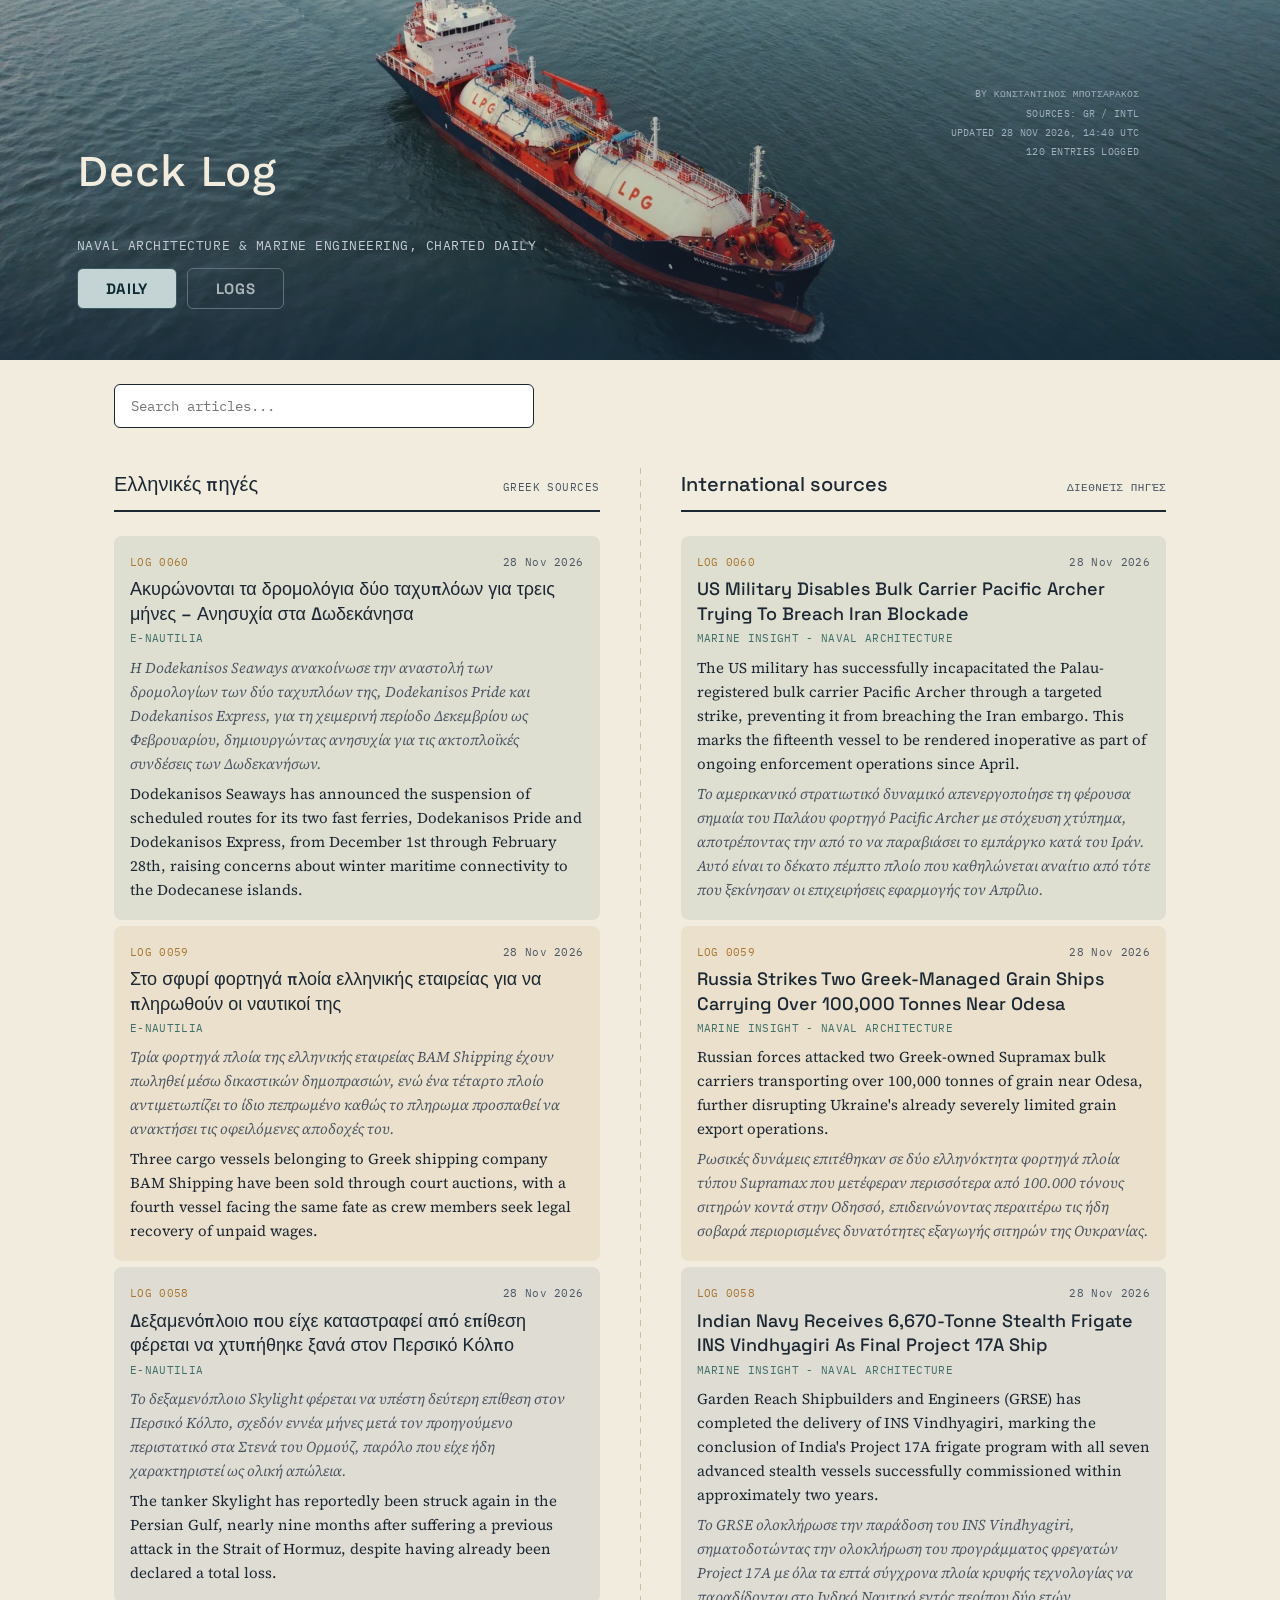
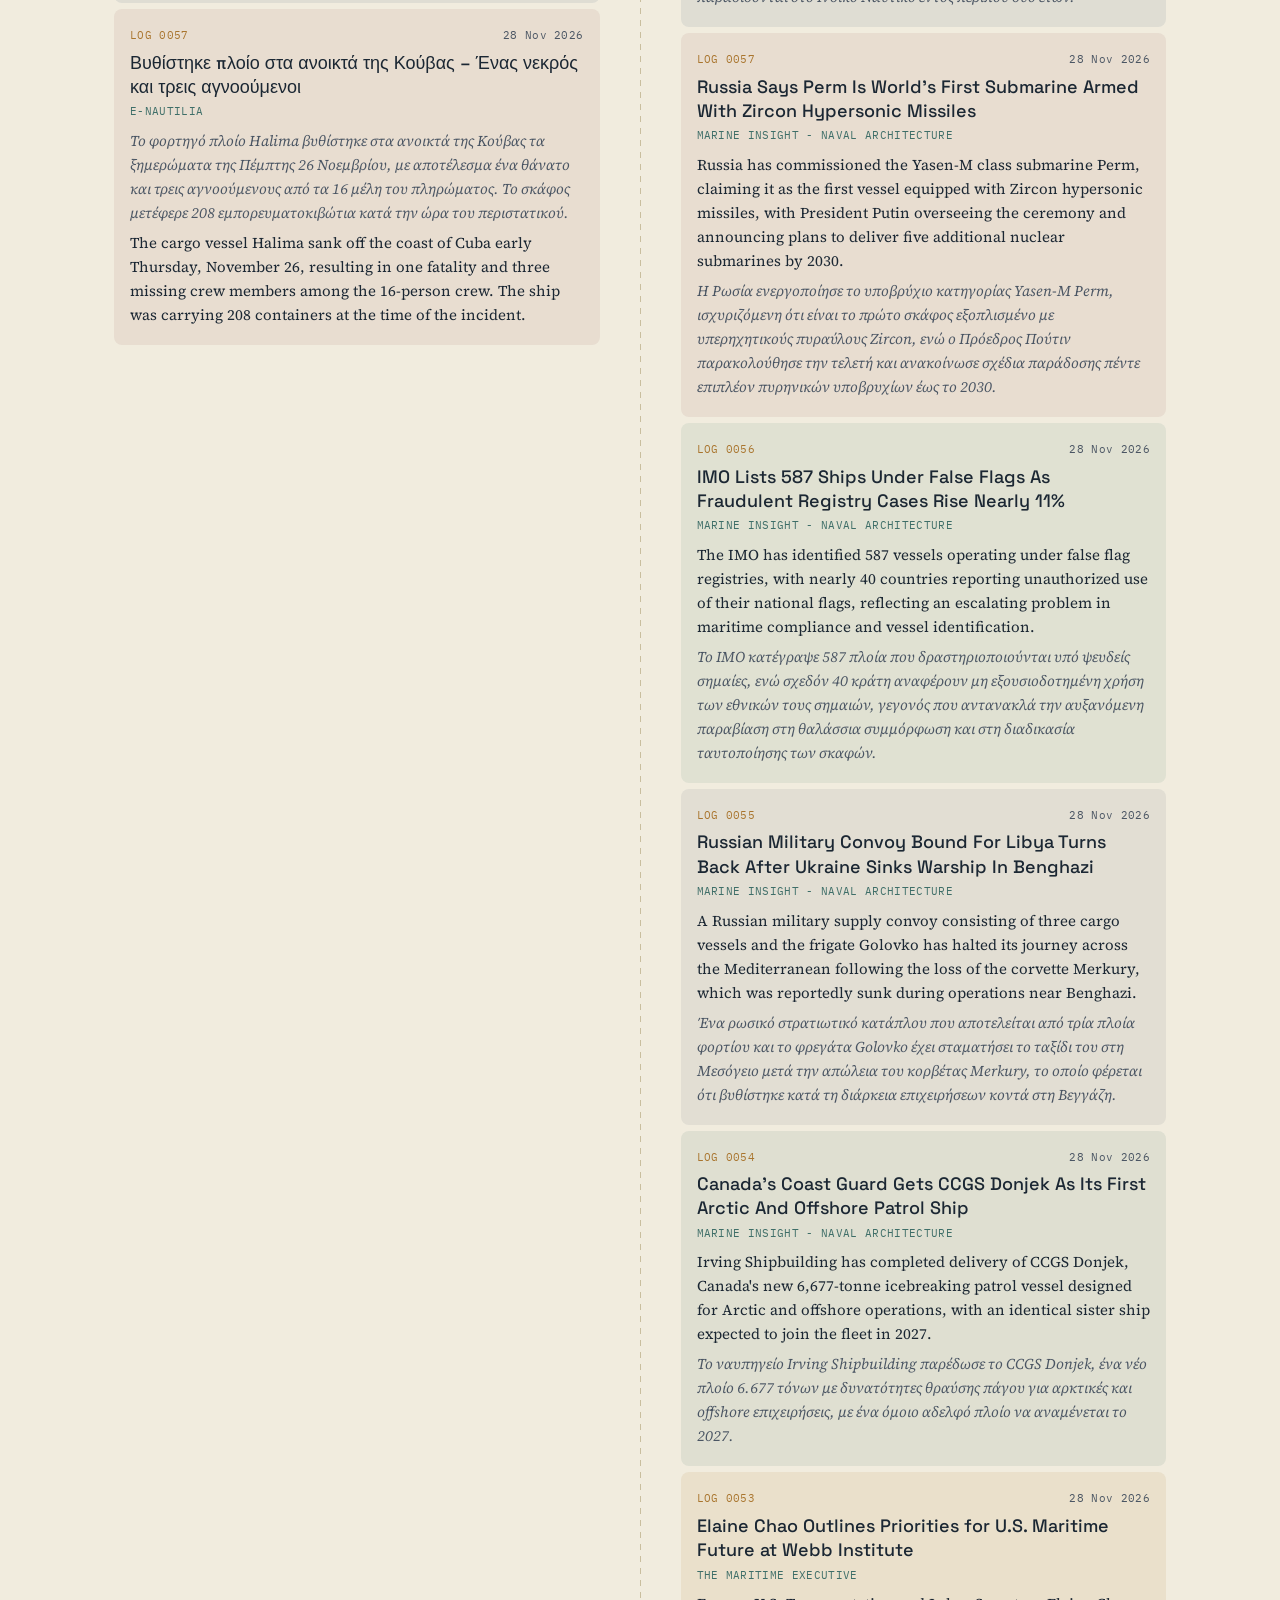
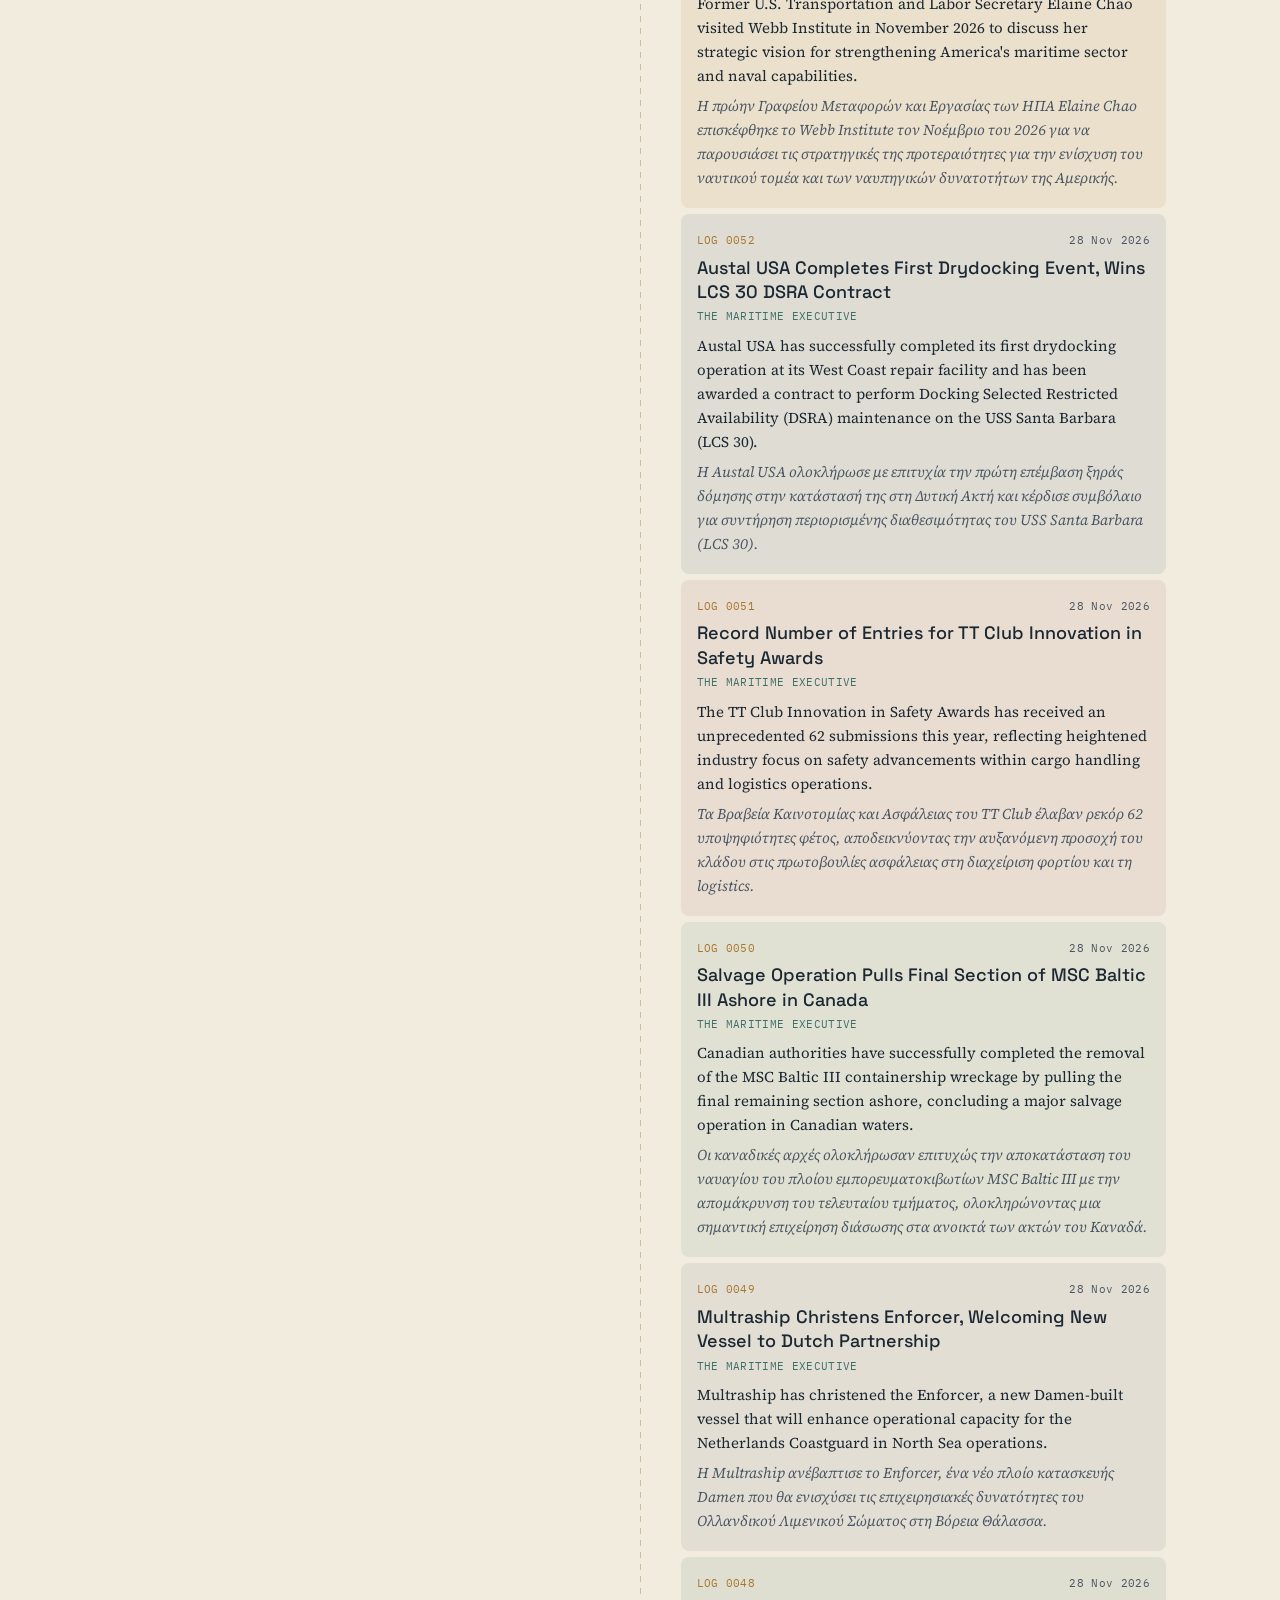
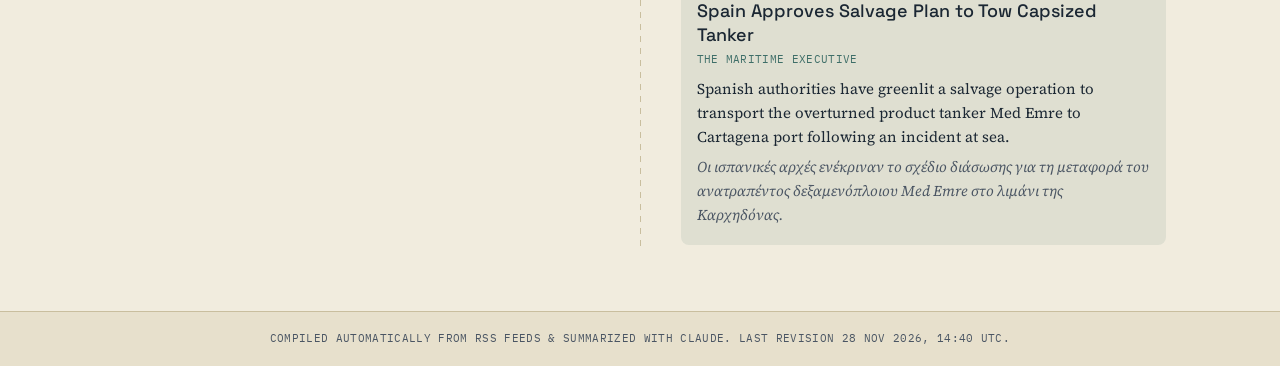
==== commit f19bf347: "Auto-update: fetch new articles and rebuild site" ====
--- a/docs/index.html
+++ b/docs/index.html
@@ -34,7 +34,7 @@
   <div class="titleblock-meta">
     <span>BY ΚΩΝΣΤΑΝΤΙΝΟΣ ΜΠΟΤΣΑΡΑΚΟΣ</span>
     <span>SOURCES: GR / INTL</span>
-    <span>UPDATED 28 Nov 2026, 00:47 UTC</span>
+    <span>UPDATED 28 Nov 2026, 14:40 UTC</span>
     <span>120 ENTRIES LOGGED</span>
   </div>
 
@@ -65,9 +65,53 @@
 
     
       
-      <article class="entry hue-0" data-date="27 Nov 2026">
+      <article class="entry hue-0" data-date="28 Nov 2026">
         <div class="entry-meta">
           <span class="entry-no">LOG 0060</span>
+          <span class="entry-date">28 Nov 2026</span>
+        </div>
+        <h3 class="entry-title"><a href="https://e-nautilia.gr/akyronontai-ta-dromologia-dyo-tachyploon-gia-treis-mines-anisychia-sta-dodekanisa/" target="_blank" rel="noopener">Ακυρώνονται τα δρομολόγια δύο ταχυπλόων για τρεις μήνες – Ανησυχία στα Δωδεκάνησα</a></h3>
+        <p class="entry-source">e-Nautilia</p>
+        <p class="entry-summary summary-el">Η Dodekanisos Seaways ανακοίνωσε την αναστολή των δρομολογίων των δύο ταχυπλόων της, Dodekanisos Pride και Dodekanisos Express, για τη χειμερινή περίοδο Δεκεμβρίου ως Φεβρουαρίου, δημιουργώντας ανησυχία για τις ακτοπλοϊκές συνδέσεις των Δωδεκανήσων.</p>
+        <p class="entry-summary summary-en">Dodekanisos Seaways has announced the suspension of scheduled routes for its two fast ferries, Dodekanisos Pride and Dodekanisos Express, from December 1st through February 28th, raising concerns about winter maritime connectivity to the Dodecanese islands.</p>
+      </article>
+      
+      <article class="entry hue-1" data-date="28 Nov 2026">
+        <div class="entry-meta">
+          <span class="entry-no">LOG 0059</span>
+          <span class="entry-date">28 Nov 2026</span>
+        </div>
+        <h3 class="entry-title"><a href="https://e-nautilia.gr/sto-sfyri-fortiga-ploia-ellinikis-etaireias-gia-na-plirothoun-oi-naftikoi-tis/" target="_blank" rel="noopener">Στο σφυρί φορτηγά πλοία ελληνικής εταιρείας για να πληρωθούν οι ναυτικοί της</a></h3>
+        <p class="entry-source">e-Nautilia</p>
+        <p class="entry-summary summary-el">Τρία φορτηγά πλοία της ελληνικής εταιρείας BAM Shipping έχουν πωληθεί μέσω δικαστικών δημοπρασιών, ενώ ένα τέταρτο πλοίο αντιμετωπίζει το ίδιο πεπρωμένο καθώς το πληρωμα προσπαθεί να ανακτήσει τις οφειλόμενες αποδοχές του.</p>
+        <p class="entry-summary summary-en">Three cargo vessels belonging to Greek shipping company BAM Shipping have been sold through court auctions, with a fourth vessel facing the same fate as crew members seek legal recovery of unpaid wages.</p>
+      </article>
+      
+      <article class="entry hue-2" data-date="28 Nov 2026">
+        <div class="entry-meta">
+          <span class="entry-no">LOG 0058</span>
+          <span class="entry-date">28 Nov 2026</span>
+        </div>
+        <h3 class="entry-title"><a href="https://e-nautilia.gr/dexamenoploio-pou-eiche-katastrafei-apo-epithesi-feretai-na-chtypithike-xana-ston-persiko-kolpo/" target="_blank" rel="noopener">Δεξαμενόπλοιο που είχε καταστραφεί από επίθεση φέρεται να χτυπήθηκε ξανά στον Περσικό Κόλπο</a></h3>
+        <p class="entry-source">e-Nautilia</p>
+        <p class="entry-summary summary-el">Το δεξαμενόπλοιο Skylight φέρεται να υπέστη δεύτερη επίθεση στον Περσικό Κόλπο, σχεδόν εννέα μήνες μετά τον προηγούμενο περιστατικό στα Στενά του Ορμούζ, παρόλο που είχε ήδη χαρακτηριστεί ως ολική απώλεια.</p>
+        <p class="entry-summary summary-en">The tanker Skylight has reportedly been struck again in the Persian Gulf, nearly nine months after suffering a previous attack in the Strait of Hormuz, despite having already been declared a total loss.</p>
+      </article>
+      
+      <article class="entry hue-3" data-date="28 Nov 2026">
+        <div class="entry-meta">
+          <span class="entry-no">LOG 0057</span>
+          <span class="entry-date">28 Nov 2026</span>
+        </div>
+        <h3 class="entry-title"><a href="https://e-nautilia.gr/vythistike-ploio-sta-anoikta-tis-kouvas-enas-nekros-kai-treis-agnooumenoi/" target="_blank" rel="noopener">Βυθίστηκε πλοίο στα ανοικτά της Κούβας – Ένας νεκρός και τρεις αγνοούμενοι</a></h3>
+        <p class="entry-source">e-Nautilia</p>
+        <p class="entry-summary summary-el">Το φορτηγό πλοίο Halima βυθίστηκε στα ανοικτά της Κούβας τα ξημερώματα της Πέμπτης 26 Νοεμβρίου, με αποτέλεσμα ένα θάνατο και τρεις αγνοούμενους από τα 16 μέλη του πληρώματος. Το σκάφος μετέφερε 208 εμπορευματοκιβώτια κατά την ώρα του περιστατικού.</p>
+        <p class="entry-summary summary-en">The cargo vessel Halima sank off the coast of Cuba early Thursday, November 26, resulting in one fatality and three missing crew members among the 16-person crew. The ship was carrying 208 containers at the time of the incident.</p>
+      </article>
+      
+      <article class="entry hue-4" data-date="27 Nov 2026">
+        <div class="entry-meta">
+          <span class="entry-no">LOG 0056</span>
           <span class="entry-date">27 Nov 2026</span>
         </div>
         <h3 class="entry-title"><a href="https://www.hellenicshippingnews.com/shipping-industry-statement-calling-for-convergence-towards-pragmatic-alternative-global-framework/" target="_blank" rel="noopener">Shipping Industry Statement Calling for Convergence Towards Pragmatic Alternative Global Framework</a></h3>
@@ -76,9 +120,9 @@
         <p class="entry-summary summary-en">Ahead of the IMO's MEPC 85 meeting, the shipping industry is urging member states to adopt a unified global regulatory framework rather than fragmented regional measures, emphasizing the need for consensus on the IMO Mid-Term Measures. The industry argues that a cohesive international approach would be more effective than divergent regulatory schemes across different regions.</p>
       </article>
       
-      <article class="entry hue-1" data-date="27 Nov 2026">
-        <div class="entry-meta">
-          <span class="entry-no">LOG 0059</span>
+      <article class="entry hue-5" data-date="27 Nov 2026">
+        <div class="entry-meta">
+          <span class="entry-no">LOG 0055</span>
           <span class="entry-date">27 Nov 2026</span>
         </div>
         <h3 class="entry-title"><a href="https://www.hellenicshippingnews.com/newbuilding-activity-orderbook-at-all-time-high/" target="_blank" rel="noopener">Newbuilding Activity: Orderbook At All Time High</a></h3>
@@ -87,9 +131,9 @@
         <p class="entry-summary summary-en">Global shipbuilding orders have surged to record levels, with major vessel categories including bulk carriers, tankers, and container ships reaching 172.3 million CGT across 5,488 ships by October 2026, marking a significant 24% increase year-over-year.</p>
       </article>
       
-      <article class="entry hue-2" data-date="27 Nov 2026">
-        <div class="entry-meta">
-          <span class="entry-no">LOG 0058</span>
+      <article class="entry hue-0" data-date="27 Nov 2026">
+        <div class="entry-meta">
+          <span class="entry-no">LOG 0054</span>
           <span class="entry-date">27 Nov 2026</span>
         </div>
         <h3 class="entry-title"><a href="https://www.hellenicshippingnews.com/how-emission-reduction-and-commercial-outcomes-go-hand-in-hand/" target="_blank" rel="noopener">How emission reduction and commercial outcomes go hand in hand</a></h3>
@@ -98,9 +142,9 @@
         <p class="entry-summary summary-en">Maritime stakeholders must navigate increasingly complex emissions regulations, including FuelEU Maritime and EU ETS, which directly impact operational costs and commercial strategy decisions. Understanding the financial implications of carbon compliance has become essential as regulatory frameworks continue to evolve at both EU and IMO levels.</p>
       </article>
       
-      <article class="entry hue-3" data-date="27 Nov 2026">
-        <div class="entry-meta">
-          <span class="entry-no">LOG 0057</span>
+      <article class="entry hue-1" data-date="27 Nov 2026">
+        <div class="entry-meta">
+          <span class="entry-no">LOG 0053</span>
           <span class="entry-date">27 Nov 2026</span>
         </div>
         <h3 class="entry-title"><a href="https://www.hellenicshippingnews.com/baltic-dry-index-falls-on-friday-but-rises-4-6-this-week/" target="_blank" rel="noopener">Baltic Dry Index Falls on Friday, But Rises 4.6% This Week</a></h3>
@@ -109,9 +153,9 @@
         <p class="entry-summary summary-en">The Baltic Dry Index experienced a slight decline of 0.5% on Friday to reach 3,137, though it still managed to post weekly gains of 4.6%. The capesize segment, which handles large bulk cargoes like iron ore and coal, fell 1.5% to 5,023 on the day but showed stronger weekly performance with a 5.1% increase.</p>
       </article>
       
-      <article class="entry hue-4" data-date="27 Nov 2026">
-        <div class="entry-meta">
-          <span class="entry-no">LOG 0056</span>
+      <article class="entry hue-2" data-date="27 Nov 2026">
+        <div class="entry-meta">
+          <span class="entry-no">LOG 0052</span>
           <span class="entry-date">27 Nov 2026</span>
         </div>
         <h3 class="entry-title"><a href="https://www.hellenicshippingnews.com/are-north-south-container-alliances-on-the-way/" target="_blank" rel="noopener">Are North-South container alliances on the way?</a></h3>
@@ -120,9 +164,9 @@
         <p class="entry-summary summary-en">Recent industry speculation suggests Maersk and Ocean Network Express may form a North-South container alliance, potentially signaling a shift toward more structured, long-term partnerships on routes traditionally dominated by spot agreements and vessel-sharing arrangements.</p>
       </article>
       
-      <article class="entry hue-5" data-date="27 Nov 2026">
-        <div class="entry-meta">
-          <span class="entry-no">LOG 0055</span>
+      <article class="entry hue-3" data-date="27 Nov 2026">
+        <div class="entry-meta">
+          <span class="entry-no">LOG 0051</span>
           <span class="entry-date">27 Nov 2026</span>
         </div>
         <h3 class="entry-title"><a href="https://www.hellenicshippingnews.com/dirty-freight-stabilises-as-the-market-seeks-a-new-equilibrium/" target="_blank" rel="noopener">Dirty freight stabilises as the market seeks a new equilibrium</a></h3>
@@ -131,9 +175,9 @@
         <p class="entry-summary summary-en">Dirty tanker freight rates showed mixed performance with Aframax vessels strengthening on US Gulf demand while VLCC rates remained flat in the Middle East-Gulf region. Clean product tankers faced downward pressure from excess gasoline supplies and weak demand, though some recovery appeared in longer-range routes driven by regional refining margins.</p>
       </article>
       
-      <article class="entry hue-0" data-date="27 Nov 2026">
-        <div class="entry-meta">
-          <span class="entry-no">LOG 0054</span>
+      <article class="entry hue-4" data-date="27 Nov 2026">
+        <div class="entry-meta">
+          <span class="entry-no">LOG 0050</span>
           <span class="entry-date">27 Nov 2026</span>
         </div>
         <h3 class="entry-title"><a href="https://www.hellenicshippingnews.com/gms-week-48-the-price-of-standing-still/" target="_blank" rel="noopener">GMS Week 48 – The Price of Standing Still</a></h3>
@@ -142,9 +186,9 @@
         <p class="entry-summary summary-en">Despite stable recycling prices across major markets, underlying commercial pressures are shifting, particularly in Bangladesh where financially strained recyclers are aggressively acquiring ships amid weak demand conditions. The apparent market equilibrium masks significant structural changes in the industry.</p>
       </article>
       
-      <article class="entry hue-1" data-date="27 Nov 2026">
-        <div class="entry-meta">
-          <span class="entry-no">LOG 0053</span>
+      <article class="entry hue-5" data-date="27 Nov 2026">
+        <div class="entry-meta">
+          <span class="entry-no">LOG 0049</span>
           <span class="entry-date">27 Nov 2026</span>
         </div>
         <h3 class="entry-title"><a href="https://www.hellenicshippingnews.com/frantic-back-room-haggling-as-climate-deal-for-global-shipping-goes-down-to-the-wire/" target="_blank" rel="noopener">Frantic back-room haggling as climate deal for global shipping goes down to the wire</a></h3>
@@ -153,9 +197,9 @@
         <p class="entry-summary summary-en">More than 120 nations are engaged in intensive negotiations at the IMO in London this week to finalize the Net-Zero Framework, which would establish the first worldwide carbon pricing mechanism for global shipping. The technical discussions are expected to conclude with a decisive vote at next week's IMO meeting.</p>
       </article>
       
-      <article class="entry hue-2" data-date="27 Nov 2026">
-        <div class="entry-meta">
-          <span class="entry-no">LOG 0052</span>
+      <article class="entry hue-0" data-date="27 Nov 2026">
+        <div class="entry-meta">
+          <span class="entry-no">LOG 0048</span>
           <span class="entry-date">27 Nov 2026</span>
         </div>
         <h3 class="entry-title"><a href="https://www.hellenicshippingnews.com/drewry-world-container-index-down-3-last-week-9/" target="_blank" rel="noopener">Drewry: World Container Index Down 3% Last Week</a></h3>
@@ -164,9 +208,9 @@
         <p class="entry-summary summary-en">The Drewry World Container Index declined by 3% in the previous week, maintaining its position as the primary independent benchmark for container shipping rates used in index-linked freight contracts across global trade routes.</p>
       </article>
       
-      <article class="entry hue-3" data-date="27 Nov 2026">
-        <div class="entry-meta">
-          <span class="entry-no">LOG 0051</span>
+      <article class="entry hue-1" data-date="27 Nov 2026">
+        <div class="entry-meta">
+          <span class="entry-no">LOG 0047</span>
           <span class="entry-date">27 Nov 2026</span>
         </div>
         <h3 class="entry-title"><a href="https://www.hellenicshippingnews.com/advanced-shipping-trading-weekly-shipping-market-report-week-48-2026/" target="_blank" rel="noopener">Advanced Shipping & Trading – WEEKLY SHIPPING MARKET REPORT WEEK 48 2026</a></h3>
@@ -175,9 +219,9 @@
         <p class="entry-summary summary-en">A Post Panamax container vessel named New Halo, built by Hudong-Zhonghua shipyard in China in 2011, has been committed to undisclosed interests, with scheduled survey and delivery dates set for November 2030 and 2028 respectively.</p>
       </article>
       
-      <article class="entry hue-4" data-date="27 Nov 2026">
-        <div class="entry-meta">
-          <span class="entry-no">LOG 0050</span>
+      <article class="entry hue-2" data-date="27 Nov 2026">
+        <div class="entry-meta">
+          <span class="entry-no">LOG 0046</span>
           <span class="entry-date">27 Nov 2026</span>
         </div>
         <h3 class="entry-title"><a href="https://www.hellenicshippingnews.com/affinity-tanker-weekly-27-november-2026/" target="_blank" rel="noopener">Affinity Tanker Weekly, 27 November 2026</a></h3>
@@ -186,9 +230,9 @@
         <p class="entry-summary summary-en">Very Large Crude Carriers showed cautiously positive momentum during the week of November 27, 2026, though underlying market conditions remained relatively stable without major directional drivers.</p>
       </article>
       
-      <article class="entry hue-5" data-date="27 Nov 2026">
-        <div class="entry-meta">
-          <span class="entry-no">LOG 0049</span>
+      <article class="entry hue-3" data-date="27 Nov 2026">
+        <div class="entry-meta">
+          <span class="entry-no">LOG 0045</span>
           <span class="entry-date">27 Nov 2026</span>
         </div>
         <h3 class="entry-title"><a href="https://www.hellenicshippingnews.com/russia-attacks-grain-ships-near-odesa-clouding-ukraine-corridor-recovery/" target="_blank" rel="noopener">Russia attacks grain ships near Odesa, clouding Ukraine corridor recovery</a></h3>
@@ -197,9 +241,9 @@
         <p class="entry-summary summary-en">Russian forces conducted attacks on two foreign bulk carriers transporting over 100,000 metric tons of grain near Odesa on November 26, with both vessels operating through Ukraine's newly established maritime corridor. The incidents raise concerns about the safety and viability of grain exports resuming through the Black Sea route.</p>
       </article>
       
-      <article class="entry hue-0" data-date="27 Nov 2026">
-        <div class="entry-meta">
-          <span class="entry-no">LOG 0048</span>
+      <article class="entry hue-4" data-date="27 Nov 2026">
+        <div class="entry-meta">
+          <span class="entry-no">LOG 0044</span>
           <span class="entry-date">27 Nov 2026</span>
         </div>
         <h3 class="entry-title"><a href="https://www.hellenicshippingnews.com/countdown-setting-the-stage-for-the-imo-energy-efficiency-framework-discussions-at-mepc-85/" target="_blank" rel="noopener">Countdown: Setting the stage for the IMO Energy Efficiency Framework discussions at MEPC 85</a></h3>
@@ -208,9 +252,9 @@
         <p class="entry-summary summary-en">As the IMO prepares for MEPC 85 in late 2026, the Carbon Intensity Indicator and SEEMP Part III—key operational tools in the energy efficiency framework—face potential refinements after four years of implementation. The upcoming meeting will be pivotal for strengthening these measures to further reduce shipping's environmental impact.</p>
       </article>
       
-      <article class="entry hue-1" data-date="27 Nov 2026">
-        <div class="entry-meta">
-          <span class="entry-no">LOG 0047</span>
+      <article class="entry hue-5" data-date="27 Nov 2026">
+        <div class="entry-meta">
+          <span class="entry-no">LOG 0043</span>
           <span class="entry-date">27 Nov 2026</span>
         </div>
         <h3 class="entry-title"><a href="https://www.hellenicshippingnews.com/best-oasis-weekly-recycling-market-report-27-november-2026/" target="_blank" rel="noopener">Best Oasis Weekly Recycling Market Report, 27 November 2026</a></h3>
@@ -219,9 +263,9 @@
         <p class="entry-summary summary-en">India's ship recycling sector continued its downward trend this week, as declining domestic steel valuations pushed ship buyers to offer lower prices for vessels destined for scrapping.</p>
       </article>
       
-      <article class="entry hue-2" data-date="27 Nov 2026">
-        <div class="entry-meta">
-          <span class="entry-no">LOG 0046</span>
+      <article class="entry hue-0" data-date="27 Nov 2026">
+        <div class="entry-meta">
+          <span class="entry-no">LOG 0042</span>
           <span class="entry-date">27 Nov 2026</span>
         </div>
         <h3 class="entry-title"><a href="https://www.hellenicshippingnews.com/gibson-tanker-report-long-haul-by-default/" target="_blank" rel="noopener">Gibson tanker report – Long Haul by Default</a></h3>
@@ -230,9 +274,9 @@
         <p class="entry-summary summary-en">According to Gibson Shipbrokers, disruptions affecting maritime traffic through the Strait of Hormuz have resulted in a substantial loss of approximately 2.8 billion barrels of oil exports from the Persian Gulf region.</p>
       </article>
       
-      <article class="entry hue-3" data-date="27 Nov 2026">
-        <div class="entry-meta">
-          <span class="entry-no">LOG 0045</span>
+      <article class="entry hue-1" data-date="27 Nov 2026">
+        <div class="entry-meta">
+          <span class="entry-no">LOG 0041</span>
           <span class="entry-date">27 Nov 2026</span>
         </div>
         <h3 class="entry-title"><a href="https://www.hellenicshippingnews.com/with-uncertainty-shrouding-un-shipping-climate-talks-ngos-call-on-governments-to-avoid-backsliding-on-ambition/" target="_blank" rel="noopener">With Uncertainty Shrouding UN Shipping Climate Talks, NGOs Call on Governments to Avoid Backsliding on Ambition</a></h3>
@@ -241,9 +285,9 @@
         <p class="entry-summary summary-en">Environmental NGOs are urging IMO member states to maintain their commitment to the 2023 GHG reduction strategy ahead of the MEPC 85 meeting in late November, warning against weakening climate ambitions during negotiations.</p>
       </article>
       
-      <article class="entry hue-4" data-date="27 Nov 2026">
-        <div class="entry-meta">
-          <span class="entry-no">LOG 0044</span>
+      <article class="entry hue-2" data-date="27 Nov 2026">
+        <div class="entry-meta">
+          <span class="entry-no">LOG 0040</span>
           <span class="entry-date">27 Nov 2026</span>
         </div>
         <h3 class="entry-title"><a href="https://www.hellenicshippingnews.com/the-week-in-alt-fuels-will-the-imo-follow-the-cop-out-in-turkiye/" target="_blank" rel="noopener">The Week in Alt Fuels: Will the IMO follow the COP-out in Türkiye?</a></h3>
@@ -252,9 +296,9 @@
         <p class="entry-summary summary-en">Following the failed climate negotiations at COP31 in Türkiye, the IMO has reconvened in London to address maritime emissions, though preliminary compromise proposals have struggled to gain widespread international backing.</p>
       </article>
       
-      <article class="entry hue-5" data-date="27 Nov 2026">
-        <div class="entry-meta">
-          <span class="entry-no">LOG 0043</span>
+      <article class="entry hue-3" data-date="27 Nov 2026">
+        <div class="entry-meta">
+          <span class="entry-no">LOG 0039</span>
           <span class="entry-date">27 Nov 2026</span>
         </div>
         <h3 class="entry-title"><a href="https://www.hellenicshippingnews.com/indias-shipbuilding-push-faces-a-reality-check/" target="_blank" rel="noopener">India’s shipbuilding push faces a reality check</a></h3>
@@ -263,9 +307,9 @@
         <p class="entry-summary summary-en">India is pursuing an ambitious shipbuilding expansion strategy, allocating approximately $8 billion and securing orders for over 150 vessels worth $1.7 billion, with the aim of becoming one of the world's top five shipbuilding nations by 2047.</p>
       </article>
       
-      <article class="entry hue-0" data-date="27 Nov 2026">
-        <div class="entry-meta">
-          <span class="entry-no">LOG 0042</span>
+      <article class="entry hue-4" data-date="27 Nov 2026">
+        <div class="entry-meta">
+          <span class="entry-no">LOG 0038</span>
           <span class="entry-date">27 Nov 2026</span>
         </div>
         <h3 class="entry-title"><a href="https://e-nautilia.gr/dytes-tha-exetasoun-kytos-ellinoktitou-miro-g-meta-tin-prosaraxi-sti-gallia/" target="_blank" rel="noopener">Δύτες θα εξετάσουν το κύτος του ελληνόκτητου MIRO G μετά την προσάραξη του στη Γαλλία</a></h3>
@@ -274,9 +318,9 @@
         <p class="entry-summary summary-en">Following the successful refloating of the Greek-owned cargo vessel MIRO G from the southwestern French coast, authorities are now focusing on a comprehensive inspection of the ship's hull to assess any damage sustained during the grounding incident.</p>
       </article>
       
-      <article class="entry hue-1" data-date="27 Nov 2026">
-        <div class="entry-meta">
-          <span class="entry-no">LOG 0041</span>
+      <article class="entry hue-5" data-date="27 Nov 2026">
+        <div class="entry-meta">
+          <span class="entry-no">LOG 0037</span>
           <span class="entry-date">27 Nov 2026</span>
         </div>
         <h3 class="entry-title"><a href="https://e-nautilia.gr/sovara-travmatismenos-naftikos-meta-apo-epithesi-dexamenoploio-stena-ormouz/" target="_blank" rel="noopener">Σοβαρά τραυματισμένος ναυτικός μετά από επίθεση στο δεξαμενόπλοιο στα Στενά του Ορμούζ</a></h3>
@@ -285,9 +329,9 @@
         <p class="entry-summary summary-en">A seafarer sustained serious injuries following an attack on the tanker Kun Peng in the Strait of Hormuz on November 26th, which triggered an engine room fire.</p>
       </article>
       
-      <article class="entry hue-2" data-date="27 Nov 2026">
-        <div class="entry-meta">
-          <span class="entry-no">LOG 0040</span>
+      <article class="entry hue-0" data-date="27 Nov 2026">
+        <div class="entry-meta">
+          <span class="entry-no">LOG 0036</span>
           <span class="entry-date">27 Nov 2026</span>
         </div>
         <h3 class="entry-title"><a href="https://www.hellenicshippingnews.com/baltic-dry-index-falls-to-3137-down-15-points/" target="_blank" rel="noopener">Baltic Dry Index falls to 3137 down 15 points</a></h3>
@@ -296,9 +340,9 @@
         <p class="entry-summary summary-en">The Baltic Dry Index declined by 15 points to 3137 on November 27, 2026, reflecting lower shipping costs for major dry bulk commodities including coal, grain, and iron ore as tracked by the London-based Baltic Exchange.</p>
       </article>
       
-      <article class="entry hue-3" data-date="27 Nov 2026">
-        <div class="entry-meta">
-          <span class="entry-no">LOG 0039</span>
+      <article class="entry hue-1" data-date="27 Nov 2026">
+        <div class="entry-meta">
+          <span class="entry-no">LOG 0035</span>
           <span class="entry-date">27 Nov 2026</span>
         </div>
         <h3 class="entry-title"><a href="https://www.hellenicshippingnews.com/shipping-fuel-shocks-could-hit-consumer-prices-in-vulnerable-economies-nearly-twice-as-hard/" target="_blank" rel="noopener">Shipping fuel shocks could hit consumer prices in vulnerable economies nearly twice as hard</a></h3>
@@ -307,9 +351,9 @@
         <p class="entry-summary summary-en">A significant increase in maritime fuel costs would disproportionately impact vulnerable economies, with least developed countries potentially experiencing twice the global average rise in consumer prices. Small island developing states would also face pronounced economic pressures from shipping fuel price shocks, according to the UN's latest Review of Maritime Transport.</p>
       </article>
       
-      <article class="entry hue-4" data-date="27 Nov 2026">
-        <div class="entry-meta">
-          <span class="entry-no">LOG 0038</span>
+      <article class="entry hue-2" data-date="27 Nov 2026">
+        <div class="entry-meta">
+          <span class="entry-no">LOG 0034</span>
           <span class="entry-date">27 Nov 2026</span>
         </div>
         <h3 class="entry-title"><a href="https://www.hellenicshippingnews.com/uk-port-congestion-empty-container-restrictions-add-upward-pressure-to-freight-rates/" target="_blank" rel="noopener">UK port congestion, empty-container restrictions add upward pressure to freight rates</a></h3>
@@ -318,9 +362,9 @@
         <p class="entry-summary summary-en">UK port congestion and restrictions on empty container movements are reducing available vessel and equipment capacity, driving freight rates higher as shipping lines struggle with accumulated import volumes, operational delays, and weather-related disruptions.</p>
       </article>
       
-      <article class="entry hue-5" data-date="27 Nov 2026">
-        <div class="entry-meta">
-          <span class="entry-no">LOG 0037</span>
+      <article class="entry hue-3" data-date="27 Nov 2026">
+        <div class="entry-meta">
+          <span class="entry-no">LOG 0033</span>
           <span class="entry-date">27 Nov 2026</span>
         </div>
         <h3 class="entry-title"><a href="https://www.hellenicshippingnews.com/bimco-regrets-european-parliament-vote-to-exclude-indian-yards/" target="_blank" rel="noopener">BIMCO regrets European Parliament vote to exclude Indian yards</a></h3>
@@ -329,9 +373,9 @@
         <p class="entry-summary summary-en">BIMCO has expressed concern over the European Parliament's rejection on November 25th of two Indian shipbreaking facilities for inclusion on the EU's approved recycling list, despite these yards having completed rigorous independent inspections with publicly documented results from the EU Commission.</p>
       </article>
       
-      <article class="entry hue-0" data-date="27 Nov 2026">
-        <div class="entry-meta">
-          <span class="entry-no">LOG 0036</span>
+      <article class="entry hue-4" data-date="27 Nov 2026">
+        <div class="entry-meta">
+          <span class="entry-no">LOG 0032</span>
           <span class="entry-date">27 Nov 2026</span>
         </div>
         <h3 class="entry-title"><a href="https://www.hellenicshippingnews.com/vhbs-new-contex-container-ship-time-charter-assessment-index-week-48-3/" target="_blank" rel="noopener">VHBS New ConTex Container Ship Time Charter Assessment Index Week 48</a></h3>
@@ -340,9 +384,9 @@
         <p class="entry-summary summary-en">The New ConTex container ship time charter index reached 1,697 in week 48, marking a modest weekly gain of 5 points and reflecting steady growth in short-term vessel rental rates.</p>
       </article>
       
-      <article class="entry hue-1" data-date="27 Nov 2026">
-        <div class="entry-meta">
-          <span class="entry-no">LOG 0035</span>
+      <article class="entry hue-5" data-date="27 Nov 2026">
+        <div class="entry-meta">
+          <span class="entry-no">LOG 0031</span>
           <span class="entry-date">27 Nov 2026</span>
         </div>
         <h3 class="entry-title"><a href="https://www.hellenicshippingnews.com/understanding-current-regulatory-requirements-shaping-battery-powered-vessel-design/" target="_blank" rel="noopener">Understanding current regulatory requirements shaping battery-powered vessel design</a></h3>
@@ -351,9 +395,9 @@
         <p class="entry-summary summary-en">The absence of unified international standards for battery-powered vessels has led classification societies to establish their own safety requirements, though approaches differ between organizations. Redundancy in critical systems emerges as a fundamental design principle to ensure the safety and reliability of these emerging vessel types.</p>
       </article>
       
-      <article class="entry hue-2" data-date="27 Nov 2026">
-        <div class="entry-meta">
-          <span class="entry-no">LOG 0034</span>
+      <article class="entry hue-0" data-date="27 Nov 2026">
+        <div class="entry-meta">
+          <span class="entry-no">LOG 0030</span>
           <span class="entry-date">27 Nov 2026</span>
         </div>
         <h3 class="entry-title"><a href="https://www.hellenicshippingnews.com/ai-money-keeps-flowing-into-logistics-but-a-softer-2027-freight-market-will-demand-proof-says-deep-current/" target="_blank" rel="noopener">AI money keeps flowing into logistics, but a softer 2027 freight market will demand proof, says Deep Current</a></h3>
@@ -362,9 +406,9 @@
         <p class="entry-summary summary-en">Despite robust investment activity in logistics technology throughout 2026, Norwegian AI firm Deep Current warns that the anticipated freight market slowdown in 2027 will favor only AI solutions that integrate seamlessly into operational workflows and demonstrate tangible cost reductions.</p>
       </article>
       
-      <article class="entry hue-3" data-date="27 Nov 2026">
-        <div class="entry-meta">
-          <span class="entry-no">LOG 0033</span>
+      <article class="entry hue-1" data-date="27 Nov 2026">
+        <div class="entry-meta">
+          <span class="entry-no">LOG 0029</span>
           <span class="entry-date">27 Nov 2026</span>
         </div>
         <h3 class="entry-title"><a href="https://www.hellenicshippingnews.com/why-the-mediterranean-is-a-hotspot-for-oil-spills-after-tanker-sinks-near-ibiza/" target="_blank" rel="noopener">Why the Mediterranean is a hotspot for oil spills after tanker sinks near Ibiza</a></h3>
@@ -373,9 +417,9 @@
         <p class="entry-summary summary-en">A Maltese-flagged tanker carrying approximately 7,000 tonnes of diesel sank off Ibiza on November 26, prompting Spanish authorities to respond to a significant oil spill in the environmentally sensitive Mediterranean waters. The incident highlights the region's vulnerability to maritime pollution risks.</p>
       </article>
       
-      <article class="entry hue-4" data-date="27 Nov 2026">
-        <div class="entry-meta">
-          <span class="entry-no">LOG 0032</span>
+      <article class="entry hue-2" data-date="27 Nov 2026">
+        <div class="entry-meta">
+          <span class="entry-no">LOG 0028</span>
           <span class="entry-date">27 Nov 2026</span>
         </div>
         <h3 class="entry-title"><a href="https://www.hellenicshippingnews.com/force-technology-hempel-and-teekay-step-up-vessel-performance-collaboration/" target="_blank" rel="noopener">Force Technology, Hempel and Teekay Step Up Vessel Performance Collaboration</a></h3>
@@ -384,9 +428,9 @@
         <p class="entry-summary summary-en">Force Technology, Hempel A/S, and Teekay have deepened their existing partnership to enhance vessel performance monitoring through data-driven analytics, specifically targeting the measurement and verification of fuel consumption reductions and environmental emissions. The collaboration builds on their 2017 initiative and utilizes Force Technology's SeaTrend platform, a commercial tool designed to help shipowners optimize operational efficiency.</p>
       </article>
       
-      <article class="entry hue-5" data-date="27 Nov 2026">
-        <div class="entry-meta">
-          <span class="entry-no">LOG 0031</span>
+      <article class="entry hue-3" data-date="27 Nov 2026">
+        <div class="entry-meta">
+          <span class="entry-no">LOG 0027</span>
           <span class="entry-date">27 Nov 2026</span>
         </div>
         <h3 class="entry-title"><a href="https://www.hellenicshippingnews.com/k-shipbuilding-shaken-by-china-even-in-high-value-added-vessels/" target="_blank" rel="noopener">K-Shipbuilding Shaken by China Even in High Value-Added Vessels</a></h3>
@@ -395,9 +439,9 @@
         <p class="entry-summary summary-en">South Korea's historically dominant shipbuilding sector faces unprecedented pressure as Chinese competitors, bolstered by government subsidies and aggressive pricing, are eroding market share even in the premium vessel segment. The industry's traditional competitive advantages appear to be diminishing amid China's coordinated state-backed expansion strategy.</p>
       </article>
       
-      <article class="entry hue-0" data-date="27 Nov 2026">
-        <div class="entry-meta">
-          <span class="entry-no">LOG 0030</span>
+      <article class="entry hue-4" data-date="27 Nov 2026">
+        <div class="entry-meta">
+          <span class="entry-no">LOG 0026</span>
           <span class="entry-date">27 Nov 2026</span>
         </div>
         <h3 class="entry-title"><a href="https://www.hellenicshippingnews.com/antwerp-why-the-port-is-embracing-the-night/" target="_blank" rel="noopener">Antwerp: Why the port is embracing the night</a></h3>
@@ -406,9 +450,9 @@
         <p class="entry-summary summary-en">Despite physical space constraints, Antwerp port aims for growth through optimized infrastructure utilization, with DP World Antwerp Gateway leveraging night-time logistics operations since 2017 to maximize efficiency.</p>
       </article>
       
-      <article class="entry hue-1" data-date="27 Nov 2026">
-        <div class="entry-meta">
-          <span class="entry-no">LOG 0029</span>
+      <article class="entry hue-5" data-date="27 Nov 2026">
+        <div class="entry-meta">
+          <span class="entry-no">LOG 0025</span>
           <span class="entry-date">27 Nov 2026</span>
         </div>
         <h3 class="entry-title"><a href="https://www.hellenicshippingnews.com/the-commodities-feed-copper-and-gold-rebound-while-oil-extends-gains/" target="_blank" rel="noopener">The Commodities Feed: Copper and gold rebound while oil extends gains</a></h3>
@@ -417,9 +461,9 @@
         <p class="entry-summary summary-en">Oil prices have risen for four consecutive trading sessions, with Brent crude surpassing $97 per barrel, driven by geopolitical tensions and attacks on Middle Eastern energy infrastructure and maritime assets, including disruptions to Saudi Arabia's Jazan refinery.</p>
       </article>
       
-      <article class="entry hue-2" data-date="27 Nov 2026">
-        <div class="entry-meta">
-          <span class="entry-no">LOG 0028</span>
+      <article class="entry hue-0" data-date="27 Nov 2026">
+        <div class="entry-meta">
+          <span class="entry-no">LOG 0024</span>
           <span class="entry-date">27 Nov 2026</span>
         </div>
         <h3 class="entry-title"><a href="https://www.hellenicshippingnews.com/copper-rebounds-on-risk-on-mood/" target="_blank" rel="noopener">Copper Rebounds on Risk-On Mood</a></h3>
@@ -428,9 +472,9 @@
         <p class="entry-summary summary-en">Copper prices surged above $5.50 per pound on Friday as investor sentiment improved, particularly in the technology and artificial intelligence sectors, following weeks of weakness driven by concerns over AI investment uncertainty and its impact on data center demand.</p>
       </article>
       
-      <article class="entry hue-3" data-date="27 Nov 2026">
-        <div class="entry-meta">
-          <span class="entry-no">LOG 0027</span>
+      <article class="entry hue-1" data-date="27 Nov 2026">
+        <div class="entry-meta">
+          <span class="entry-no">LOG 0023</span>
           <span class="entry-date">27 Nov 2026</span>
         </div>
         <h3 class="entry-title"><a href="https://www.hellenicshippingnews.com/oil-rises-as-wti-jumps-nearly-3-gulf-attacks-threaten-crude-supply-recovery/" target="_blank" rel="noopener">Oil rises as WTI jumps nearly 3%, Gulf attacks threaten crude supply recovery</a></h3>
@@ -439,9 +483,9 @@
         <p class="entry-summary summary-en">Oil prices climbed on Friday as ongoing attacks on Saudi Arabian energy facilities and vessels transiting the Strait of Hormuz raised concerns about potential disruptions to crude supply recovery in the Middle East. Brent crude futures increased 1.1% to $97.66 per barrel amid escalating regional tensions.</p>
       </article>
       
-      <article class="entry hue-4" data-date="27 Nov 2026">
-        <div class="entry-meta">
-          <span class="entry-no">LOG 0026</span>
+      <article class="entry hue-2" data-date="27 Nov 2026">
+        <div class="entry-meta">
+          <span class="entry-no">LOG 0022</span>
           <span class="entry-date">27 Nov 2026</span>
         </div>
         <h3 class="entry-title"><a href="https://www.hellenicshippingnews.com/gpca-26-gcc-retains-cost-edge-but-faces-structural-shifts-icis/" target="_blank" rel="noopener">GPCA ’26: GCC retains cost edge but faces structural shifts – ICIS</a></h3>
@@ -450,9 +494,9 @@
         <p class="entry-summary summary-en">Despite maintaining cost advantages, GCC petrochemical producers must adapt their business strategies due to market oversupply, declining demand, and changing global trade patterns, particularly following disruptions in Strait of Hormuz exports that allowed competitors in China and the US to capture additional market share.</p>
       </article>
       
-      <article class="entry hue-5" data-date="27 Nov 2026">
-        <div class="entry-meta">
-          <span class="entry-no">LOG 0025</span>
+      <article class="entry hue-3" data-date="27 Nov 2026">
+        <div class="entry-meta">
+          <span class="entry-no">LOG 0021</span>
           <span class="entry-date">27 Nov 2026</span>
         </div>
         <h3 class="entry-title"><a href="https://www.hellenicshippingnews.com/us-fuel-oil-supply-rises-in-november/" target="_blank" rel="noopener">US fuel oil supply rises in November</a></h3>
@@ -461,9 +505,9 @@
         <p class="entry-summary summary-en">The United States increased its fuel oil supply by 19% on average in November compared to October, with total supply reaching 375,000 barrels per day according to the EIA, despite domestic production declining by 23,000 barrels per day.</p>
       </article>
       
-      <article class="entry hue-0" data-date="27 Nov 2026">
-        <div class="entry-meta">
-          <span class="entry-no">LOG 0024</span>
+      <article class="entry hue-4" data-date="27 Nov 2026">
+        <div class="entry-meta">
+          <span class="entry-no">LOG 0020</span>
           <span class="entry-date">27 Nov 2026</span>
         </div>
         <h3 class="entry-title"><a href="https://www.hellenicshippingnews.com/european-natural-gas-prices-fall-again/" target="_blank" rel="noopener">European Natural Gas Prices Fall Again</a></h3>
@@ -472,9 +516,9 @@
         <p class="entry-summary summary-en">European natural gas prices declined below €86/MWh this week as market participants anticipated increased Norwegian gas supplies and factored in shifting weather conditions. Chinese utilities' capacity to manage winter demand through domestic resources and production may increase LNG availability for other markets.</p>
       </article>
       
-      <article class="entry hue-1" data-date="27 Nov 2026">
-        <div class="entry-meta">
-          <span class="entry-no">LOG 0023</span>
+      <article class="entry hue-5" data-date="27 Nov 2026">
+        <div class="entry-meta">
+          <span class="entry-no">LOG 0019</span>
           <span class="entry-date">27 Nov 2026</span>
         </div>
         <h3 class="entry-title"><a href="https://e-nautilia.gr/edo-kai-mines-choris-aktoploiki-syndesi-me-ko-kai-kalymno-i-astypalaia/" target="_blank" rel="noopener">Εδώ και μήνες χωρίς ακτοπλοϊκή σύνδεση με Κω και Κάλυμνο η Αστυπάλαια</a></h3>
@@ -483,9 +527,9 @@
         <p class="entry-summary summary-en">The Greek island of Astypalaia has been without direct maritime connections to Kos and Kalymnos for several months due to service suspensions by the local ferry operator ANE Kalymnos, despite repeated appeals from municipal authorities to the Ministry of Shipping.</p>
       </article>
       
-      <article class="entry hue-2" data-date="27 Nov 2026">
-        <div class="entry-meta">
-          <span class="entry-no">LOG 0022</span>
+      <article class="entry hue-0" data-date="27 Nov 2026">
+        <div class="entry-meta">
+          <span class="entry-no">LOG 0018</span>
           <span class="entry-date">27 Nov 2026</span>
         </div>
         <h3 class="entry-title"><a href="https://e-nautilia.gr/kypriaki-simaia-ploio-epiase-limani-meta-apo-2-mines-akyvernisias-plimmyrismeno-mixanostasio/" target="_blank" rel="noopener">Πλοίο με κυπριακή σημαία έπιασε λιμάνι μετά από 2 μήνες με πλημμυρισμένο μηχανοστάσιο</a></h3>
@@ -494,9 +538,9 @@
         <p class="entry-summary summary-en">The Cyprus-flagged cargo vessel AAL Gibraltar arrived at Hambantota port in Sri Lanka after two months adrift with a flooded engine room, with tugboat assistance enabling the vessel to reach the harbor for repairs.</p>
       </article>
       
-      <article class="entry hue-3" data-date="27 Nov 2026">
-        <div class="entry-meta">
-          <span class="entry-no">LOG 0021</span>
+      <article class="entry hue-1" data-date="27 Nov 2026">
+        <div class="entry-meta">
+          <span class="entry-no">LOG 0017</span>
           <span class="entry-date">27 Nov 2026</span>
         </div>
         <h3 class="entry-title"><a href="https://e-nautilia.gr/entopistike-nekros-29chronos-anthypoploiarchos-dexamenoploiou-adnoc-pou-agnoountan/" target="_blank" rel="noopener">Εντοπίστηκε νεκρός ο 29χρονος ανθυποπλοίαρχος του δεξαμενόπλοιου της ADNOC που αγνοούνταν</a></h3>
@@ -505,9 +549,9 @@
         <p class="entry-summary summary-en">A 29-year-old Jordanian first officer from an ADNOC tanker has been found deceased after going missing on November 17 following an attack on the vessel in the Strait of Hormuz.</p>
       </article>
       
-      <article class="entry hue-4" data-date="26 Nov 2026">
-        <div class="entry-meta">
-          <span class="entry-no">LOG 0020</span>
+      <article class="entry hue-2" data-date="26 Nov 2026">
+        <div class="entry-meta">
+          <span class="entry-no">LOG 0016</span>
           <span class="entry-date">26 Nov 2026</span>
         </div>
         <h3 class="entry-title"><a href="https://www.hellenicshippingnews.com/vlcc-supply-builds-as-gulf-china-loadings-hold-steady/" target="_blank" rel="noopener">VLCC Supply Builds as Gulf–China Loadings Hold Steady</a></h3>
@@ -516,9 +560,9 @@
         <p class="entry-summary summary-en">VLCC earnings declined across Atlantic and Gulf routes during weeks 45-46, while the available vessel supply for Arabian Gulf-China routes expanded significantly, with average net supply reaching 93.2 vessels in early-to-late November, representing a 13.2% increase compared to October levels.</p>
       </article>
       
-      <article class="entry hue-5" data-date="26 Nov 2026">
-        <div class="entry-meta">
-          <span class="entry-no">LOG 0019</span>
+      <article class="entry hue-3" data-date="26 Nov 2026">
+        <div class="entry-meta">
+          <span class="entry-no">LOG 0015</span>
           <span class="entry-date">26 Nov 2026</span>
         </div>
         <h3 class="entry-title"><a href="https://www.hellenicshippingnews.com/greek-owned-fleet-retains-global-lead-while-greek-flag-remains-outside-the-top-five/" target="_blank" rel="noopener">Greek-Owned Fleet Retains Global Lead, While Greek Flag Remains Outside the Top Five</a></h3>
@@ -527,9 +571,9 @@
         <p class="entry-summary summary-en">Greece continues to dominate global shipowning with nearly 16% of worldwide maritime capacity through its fleet of over 5,100 vessels totaling approximately 397 million deadweight tons, though Greek-flagged ships rank outside the top five nationally registered fleets.</p>
       </article>
       
-      <article class="entry hue-0" data-date="26 Nov 2026">
-        <div class="entry-meta">
-          <span class="entry-no">LOG 0018</span>
+      <article class="entry hue-4" data-date="26 Nov 2026">
+        <div class="entry-meta">
+          <span class="entry-no">LOG 0014</span>
           <span class="entry-date">26 Nov 2026</span>
         </div>
         <h3 class="entry-title"><a href="https://www.hellenicshippingnews.com/global-maritime-trade-set-to-stall-in-2026-amid-shipping-disruptions-and-trade-uncertainty/" target="_blank" rel="noopener">Global maritime trade set to stall in 2026 amid shipping disruptions and trade uncertainty</a></h3>
@@ -538,9 +582,9 @@
         <p class="entry-summary summary-en">According to UNCTAD's latest maritime transport review, global shipping is projected to experience stagnation in 2026 due to route disruptions, extended voyage times, and economic uncertainty affecting international trade.</p>
       </article>
       
-      <article class="entry hue-1" data-date="26 Nov 2026">
-        <div class="entry-meta">
-          <span class="entry-no">LOG 0017</span>
+      <article class="entry hue-5" data-date="26 Nov 2026">
+        <div class="entry-meta">
+          <span class="entry-no">LOG 0013</span>
           <span class="entry-date">26 Nov 2026</span>
         </div>
         <h3 class="entry-title"><a href="https://www.hellenicshippingnews.com/global-shippings-changing-map-where-trade-connections-are-growing-and-vulnerabilities-are-deepening/" target="_blank" rel="noopener">Global shipping’s changing map: Where trade connections are growing and vulnerabilities are deepening</a></h3>
@@ -549,9 +593,9 @@
         <p class="entry-summary summary-en">According to UNCTAD's 2026 Maritime Transport Review, global shipping routes are being fundamentally reorganized due to geopolitical instability and evolving supply chains, with particular implications for developing economies including increased vessel traffic at African ports and larger average ship deployments.</p>
       </article>
       
-      <article class="entry hue-2" data-date="26 Nov 2026">
-        <div class="entry-meta">
-          <span class="entry-no">LOG 0016</span>
+      <article class="entry hue-0" data-date="26 Nov 2026">
+        <div class="entry-meta">
+          <span class="entry-no">LOG 0012</span>
           <span class="entry-date">26 Nov 2026</span>
         </div>
         <h3 class="entry-title"><a href="https://www.hellenicshippingnews.com/tanker-shipping-market-overview-outlook-disruptions-still-dominate-tanker-market-outlook/" target="_blank" rel="noopener">Tanker Shipping Market Overview & Outlook: Disruptions still dominate tanker market outlook</a></h3>
@@ -560,9 +604,9 @@
         <p class="entry-summary summary-en">Current tanker markets face significant headwinds from geopolitical disruptions including transit obstacles in the Strait of Hormuz, Houthi-related blockades affecting Red Sea shipping routes, and military attacks on Russian infrastructure and vessels, resulting in a 5% decline in crude oil and dirty-product cargo volumes compared to the previous year.</p>
       </article>
       
-      <article class="entry hue-3" data-date="26 Nov 2026">
-        <div class="entry-meta">
-          <span class="entry-no">LOG 0015</span>
+      <article class="entry hue-1" data-date="26 Nov 2026">
+        <div class="entry-meta">
+          <span class="entry-no">LOG 0011</span>
           <span class="entry-date">26 Nov 2026</span>
         </div>
         <h3 class="entry-title"><a href="https://www.hellenicshippingnews.com/baltic-dry-index-up-for-4th-day-3/" target="_blank" rel="noopener">Baltic Dry Index Up for 4th Day</a></h3>
@@ -571,9 +615,9 @@
         <p class="entry-summary summary-en">The Baltic Exchange's dry bulk freight index reached its peak in nearly two months, climbing 1.5% for the fourth consecutive day to 3,152 points, driven by limited vessel supply and increased demand for shipping services across the capesize segment.</p>
       </article>
       
-      <article class="entry hue-4" data-date="26 Nov 2026">
-        <div class="entry-meta">
-          <span class="entry-no">LOG 0014</span>
+      <article class="entry hue-2" data-date="26 Nov 2026">
+        <div class="entry-meta">
+          <span class="entry-no">LOG 0010</span>
           <span class="entry-date">26 Nov 2026</span>
         </div>
         <h3 class="entry-title"><a href="https://www.hellenicshippingnews.com/xeneta-weekly-ocean-container-shipping-market-update-us-shippers-still-feeling-the-most-pain-despite-further-rate-increases-expected-into-europe-in-december/" target="_blank" rel="noopener">Xeneta Weekly Ocean Container Shipping Market Update: US shippers still feeling the most pain despite further rate increases expected into Europe in December</a></h3>
@@ -582,9 +626,9 @@
         <p class="entry-summary summary-en">According to Xeneta's weekly market analysis, US shippers continue to face the highest shipping costs despite predictions of further rate hikes into Europe during December. The update tracks global freight rate and capacity trends with expert commentary on current market conditions.</p>
       </article>
       
-      <article class="entry hue-5" data-date="26 Nov 2026">
-        <div class="entry-meta">
-          <span class="entry-no">LOG 0013</span>
+      <article class="entry hue-3" data-date="26 Nov 2026">
+        <div class="entry-meta">
+          <span class="entry-no">LOG 0009</span>
           <span class="entry-date">26 Nov 2026</span>
         </div>
         <h3 class="entry-title"><a href="https://www.hellenicshippingnews.com/open-letter-on-freedom-of-navigation-and-the-protection-of-seafarers/" target="_blank" rel="noopener">Open letter on freedom of navigation and the protection of seafarers</a></h3>
@@ -593,9 +637,9 @@
         <p class="entry-summary summary-en">Major international shipping organizations including ECSA, BIMCO, CLIA, ICS, and others have endorsed the EU's pledge to uphold maritime law and prevent unauthorized fees or tolls on international shipping routes. The collective statement reaffirms commitment to maintaining freedom of navigation and protecting seafarers' rights.</p>
       </article>
       
-      <article class="entry hue-0" data-date="26 Nov 2026">
-        <div class="entry-meta">
-          <span class="entry-no">LOG 0012</span>
+      <article class="entry hue-4" data-date="26 Nov 2026">
+        <div class="entry-meta">
+          <span class="entry-no">LOG 0008</span>
           <span class="entry-date">26 Nov 2026</span>
         </div>
         <h3 class="entry-title"><a href="https://www.hellenicshippingnews.com/gps-jamming-resilience-see-where-ais-positions-are-denied-or-injected-in-near-real-time/" target="_blank" rel="noopener">GPS Jamming Resilience: See Where AIS Positions Are Denied or Injected in Near Real Time</a></h3>
@@ -604,9 +648,9 @@
         <p class="entry-summary summary-en">GPS jamming is an external interference phenomenon, typically originating from military sources, that disrupts positioning signals for all vessels and aircraft within an affected area regardless of their flag or ownership. The article distinguishes this widespread disruption from deliberate position manipulation targeting specific vessels.</p>
       </article>
       
-      <article class="entry hue-1" data-date="26 Nov 2026">
-        <div class="entry-meta">
-          <span class="entry-no">LOG 0011</span>
+      <article class="entry hue-5" data-date="26 Nov 2026">
+        <div class="entry-meta">
+          <span class="entry-no">LOG 0007</span>
           <span class="entry-date">26 Nov 2026</span>
         </div>
         <h3 class="entry-title"><a href="https://www.hellenicshippingnews.com/new-center-framework-turns-sustainability-risk-into-a-decision-making-tool/" target="_blank" rel="noopener">New Center framework turns sustainability risk into a decision-making tool</a></h3>
@@ -615,9 +659,9 @@
         <p class="entry-summary summary-en">The shipping industry is expanding its sustainability assessment framework beyond carbon emissions and economic considerations to evaluate the broader environmental and social impacts of different fuel alternatives as the sector transitions to multiple fuel sources.</p>
       </article>
       
-      <article class="entry hue-2" data-date="26 Nov 2026">
-        <div class="entry-meta">
-          <span class="entry-no">LOG 0010</span>
+      <article class="entry hue-0" data-date="26 Nov 2026">
+        <div class="entry-meta">
+          <span class="entry-no">LOG 0006</span>
           <span class="entry-date">26 Nov 2026</span>
         </div>
         <h3 class="entry-title"><a href="https://www.hellenicshippingnews.com/panamas-president-called-on-to-match-cop31-heroism-with-action-at-shipping-climate-talks/" target="_blank" rel="noopener">Panama’s President Called on to Match COP31 Heroism with Action at Shipping Climate Talks</a></h3>
@@ -626,9 +670,9 @@
         <p class="entry-summary summary-en">Environmental organizations are calling on Panama's president to translate his climate commitments demonstrated at COP31 into concrete action during this week's critical international shipping emissions reduction negotiations.</p>
       </article>
       
-      <article class="entry hue-3" data-date="26 Nov 2026">
-        <div class="entry-meta">
-          <span class="entry-no">LOG 0009</span>
+      <article class="entry hue-1" data-date="26 Nov 2026">
+        <div class="entry-meta">
+          <span class="entry-no">LOG 0005</span>
           <span class="entry-date">26 Nov 2026</span>
         </div>
         <h3 class="entry-title"><a href="https://www.hellenicshippingnews.com/hong-kong-trade-deficit-smallest-in-3-months/" target="_blank" rel="noopener">Hong Kong Trade Deficit Smallest in 3 Months</a></h3>
@@ -637,9 +681,9 @@
         <p class="entry-summary summary-en">Hong Kong's trade deficit contracted significantly to HK$19.3 billion in October 2026, less than half the previous year's level, as exports reached record highs driven primarily by electrical machinery and office equipment sales.</p>
       </article>
       
-      <article class="entry hue-4" data-date="26 Nov 2026">
-        <div class="entry-meta">
-          <span class="entry-no">LOG 0008</span>
+      <article class="entry hue-2" data-date="26 Nov 2026">
+        <div class="entry-meta">
+          <span class="entry-no">LOG 0004</span>
           <span class="entry-date">26 Nov 2026</span>
         </div>
         <h3 class="entry-title"><a href="https://www.hellenicshippingnews.com/danish-shipping-polands-additional-national-requirements-distort-competition/" target="_blank" rel="noopener">Danish Shipping: Poland’s additional national requirements distort competition</a></h3>
@@ -648,9 +692,9 @@
         <p class="entry-summary summary-en">Poland has implemented additional national survey requirements for foreign-flagged vessels in its waters, imposing extra costs and operational burdens on Danish shipping companies. Danish Shipping has escalated concerns to EU authorities, fearing similar protectionist measures may spread across other member states.</p>
       </article>
       
-      <article class="entry hue-5" data-date="26 Nov 2026">
-        <div class="entry-meta">
-          <span class="entry-no">LOG 0007</span>
+      <article class="entry hue-3" data-date="26 Nov 2026">
+        <div class="entry-meta">
+          <span class="entry-no">LOG 0003</span>
           <span class="entry-date">26 Nov 2026</span>
         </div>
         <h3 class="entry-title"><a href="https://www.hellenicshippingnews.com/jinhui-shipping-q3-2026-profit-surges-despite-revenue-dip/" target="_blank" rel="noopener">Jinhui Shipping Q3 2026: Profit Surges Despite Revenue Dip</a></h3>
@@ -659,9 +703,9 @@
         <p class="entry-summary summary-en">Jinhui Shipping demonstrated strong profitability improvements in Q3 2026 despite a 9% revenue decline year-over-year, reflecting the company's strategic shift toward operating a more efficient fleet that generates higher returns per vessel. The Oslo-listed shipping company's earnings report from November 2026 highlights improved operational performance through fleet optimization rather than volume growth.</p>
       </article>
       
-      <article class="entry hue-0" data-date="26 Nov 2026">
-        <div class="entry-meta">
-          <span class="entry-no">LOG 0006</span>
+      <article class="entry hue-4" data-date="26 Nov 2026">
+        <div class="entry-meta">
+          <span class="entry-no">LOG 0002</span>
           <span class="entry-date">26 Nov 2026</span>
         </div>
         <h3 class="entry-title"><a href="https://www.hellenicshippingnews.com/interferry-uk-should-learn-from-the-eus-maritime-ets-experiences/" target="_blank" rel="noopener">Interferry: UK should learn from the EU’s Maritime ETS experiences</a></h3>
@@ -670,59 +714,15 @@
         <p class="entry-summary summary-en">Following the EU-UK Summit, Interferry cautions the UK against diverting maritime emissions trading system revenues to general government budgets rather than reinvesting them in the ferry sector's decarbonization efforts. The organization supports regulatory harmonization between the EU and UK but emphasizes the importance of dedicating ETS revenues to green transition initiatives.</p>
       </article>
       
-      <article class="entry hue-1" data-date="26 Nov 2026">
-        <div class="entry-meta">
-          <span class="entry-no">LOG 0005</span>
+      <article class="entry hue-5" data-date="26 Nov 2026">
+        <div class="entry-meta">
+          <span class="entry-no">LOG 0001</span>
           <span class="entry-date">26 Nov 2026</span>
         </div>
         <h3 class="entry-title"><a href="https://www.hellenicshippingnews.com/aet-and-fleetzero-to-unveil-the-worlds-longest-range-plug-in-hybrid-electric-vessel/" target="_blank" rel="noopener">AET and Fleetzero to Unveil the World’s Longest-Range Plug-In Hybrid-Electric Vessel</a></h3>
         <p class="entry-source">Hellenic Shipping News</p>
         <p class="entry-summary summary-el">Η AET και η Fleetzero θα παρουσιάσουν το AET Innovator, ένα πλοίο υποστήριξης lightering εξοπλισμένο με προηγμένο σύστημα plug-in υβριδικής ηλεκτροκίνησης αυξημένης εμβέλειας, σε εκδήλωση στη Νέα Ορλεάνη στις 1 Δεκεμβρίου μετά την ολοκλήρωση της ανακαίνισης και των δοκιμών του.</p>
         <p class="entry-summary summary-en">AET and Fleetzero will debut the AET Innovator, a lightering support vessel featuring an advanced plug-in hybrid-electric system with extended operational range, at an event in New Orleans on December 1st following completion of its retrofit and testing phase.</p>
-      </article>
-      
-      <article class="entry hue-2" data-date="26 Nov 2026">
-        <div class="entry-meta">
-          <span class="entry-no">LOG 0004</span>
-          <span class="entry-date">26 Nov 2026</span>
-        </div>
-        <h3 class="entry-title"><a href="https://www.hellenicshippingnews.com/mitsubishi-shipbuilding-to-supply-mammoss-ammonia-fuel-handling-system-for-four-vessels-set-to-become-japans-first-ammonia-fueled-car-carriers/" target="_blank" rel="noopener">Mitsubishi Shipbuilding to Supply MAmmoSS® Ammonia Fuel Handling System– For Four Vessels Set to Become Japan’s First Ammonia-Fueled Car Carriers</a></h3>
-        <p class="entry-source">Hellenic Shipping News</p>
-        <p class="entry-summary summary-el">Η Mitsubishi Shipbuilding επιλέχθηκε για την προμήθεια του συστήματος διαχείρισης αμμωνίας MAmmoSS® σε τέσσερα νέα πλοία μεταφοράς αυτοκινήτων, καθιστώντας τα πρώτα ιαπωνικά δοχεία που θα λειτουργούν με αμμωνία ως καύσιμο.</p>
-        <p class="entry-summary summary-en">Mitsubishi Shipbuilding has secured a contract to equip four new car carriers with its MAmmoSS® ammonia fuel handling system, which will make these vessels Japan's first ammonia-powered automobile transport ships as part of a collaborative industry project.</p>
-      </article>
-      
-      <article class="entry hue-3" data-date="26 Nov 2026">
-        <div class="entry-meta">
-          <span class="entry-no">LOG 0003</span>
-          <span class="entry-date">26 Nov 2026</span>
-        </div>
-        <h3 class="entry-title"><a href="https://www.hellenicshippingnews.com/from-concept-to-operation-eastern-pacific-shipping-takes-the-next-step-with-terra-clove/" target="_blank" rel="noopener">From concept to operation: Eastern Pacific Shipping takes the next step with Terra Clove</a></h3>
-        <p class="entry-source">Hellenic Shipping News</p>
-        <p class="entry-summary summary-el">Η Eastern Pacific Shipping έφτασε σε σημαντικό ορόσημο με την παραλαβή του Terra Clove, του πρώτου παγκοσμίως υπερμεγάλου φορέα αμμωνίας διπλής καύσης, ο οποίος θα της επιτρέψει να αποκτήσει πρακτική εμπειρία λειτουργίας της αμμωνίας ως εναλλακτικού θαλάσσιου καυσίμου.</p>
-        <p class="entry-summary summary-en">Eastern Pacific Shipping has taken a significant step in sustainable shipping by receiving delivery of Terra Clove, the first ammonia-dual-fuel very large ammonia carrier globally, enabling the company to gain operational expertise with ammonia as an alternative marine fuel.</p>
-      </article>
-      
-      <article class="entry hue-4" data-date="26 Nov 2026">
-        <div class="entry-meta">
-          <span class="entry-no">LOG 0002</span>
-          <span class="entry-date">26 Nov 2026</span>
-        </div>
-        <h3 class="entry-title"><a href="https://e-nautilia.gr/ellines-nautikos-traumatistike-sto-kefali-rumoulko/" target="_blank" rel="noopener">Έλληνας ναυτικός τραυματίστηκε στο κεφάλι σε ρυμουλκό – Διακομίστηκε σε νοσοκομείο</a></h3>
-        <p class="entry-source">e-Nautilia</p>
-        <p class="entry-summary summary-el">Ένας ελληνικής υπηκοότητας ναυτικός υπέστη τραυματισμό στο κεφάλι κατά την εργασία του σε ελληνικό ρυμουλκό που εκτελούσε δρομολόγιο από τη Χάβρη και διακομίστηκε σε νοσοκομείο για ιατρική περίθαλψη.</p>
-        <p class="entry-summary summary-en">A Greek seafarer sustained a head injury while working aboard a Greek-flagged tugboat operating on a route from Le Havre and was subsequently transported to hospital for medical treatment.</p>
-      </article>
-      
-      <article class="entry hue-5" data-date="26 Nov 2026">
-        <div class="entry-meta">
-          <span class="entry-no">LOG 0001</span>
-          <span class="entry-date">26 Nov 2026</span>
-        </div>
-        <h3 class="entry-title"><a href="https://e-nautilia.gr/imo-zita-perissoteres-theseis-dokimon-emporika-ploia/" target="_blank" rel="noopener">Ο IMO ζητά περισσότερες θέσεις για δοκίμους στα εμπορικά πλοία</a></h3>
-        <p class="entry-source">e-Nautilia</p>
-        <p class="entry-summary summary-el">Ο ΙΜΟ ζητά την αύξηση των θέσεων εκπαίδευσης δοκίμων στα εμπορικά πλοία, καθώς η παγκόσμια ναυτιλία αντιμετωπίζει έλλειψη αξιωματικών και χιλιάδες ναυτικοί σπουδαστές αναζητούν πρακτική εμπειρία για την ολοκλήρωση της επαγγελματικής τους κατάρτισης.</p>
-        <p class="entry-summary summary-en">The IMO is calling for increased trainee positions aboard commercial vessels as the global shipping industry faces officer shortages, while thousands of cadets seek onboard placements to complete their maritime education and obtain their certifications.</p>
       </article>
       
     
@@ -742,15 +742,136 @@
           <span class="entry-no">LOG 0060</span>
           <span class="entry-date">28 Nov 2026</span>
         </div>
+        <h3 class="entry-title"><a href="https://www.marineinsight.com/us-disables-pacific-archer-iran-blockade-pacific-archer-disabled-gulf-of-oman-us/?utm_source=rss&utm_medium=rss&utm_campaign=us-disables-pacific-archer-iran-blockade-pacific-archer-disabled-gulf-of-oman-us" target="_blank" rel="noopener">US Military Disables Bulk Carrier Pacific Archer Trying To Breach Iran Blockade</a></h3>
+        <p class="entry-source">Marine Insight - Naval Architecture</p>
+        <p class="entry-summary summary-en">The US military has successfully incapacitated the Palau-registered bulk carrier Pacific Archer through a targeted strike, preventing it from breaching the Iran embargo. This marks the fifteenth vessel to be rendered inoperative as part of ongoing enforcement operations since April.</p>
+        <p class="entry-summary summary-el">Το αμερικανικό στρατιωτικό δυναμικό απενεργοποίησε τη φέρουσα σημαία του Παλάου φορτηγό Pacific Archer με στόχευση χτύπημα, αποτρέποντας την από το να παραβιάσει το εμπάργκο κατά του Ιράν. Αυτό είναι το δέκατο πέμπτο πλοίο που καθηλώνεται αναίτιο από τότε που ξεκίνησαν οι επιχειρήσεις εφαρμογής τον Απρίλιο.</p>
+      </article>
+      
+     <article class="entry hue-1" data-date="28 Nov 2026">
+        <div class="entry-meta">
+          <span class="entry-no">LOG 0059</span>
+          <span class="entry-date">28 Nov 2026</span>
+        </div>
+        <h3 class="entry-title"><a href="https://www.marineinsight.com/russia-strikes-grain-ships-near-odesa-gladiator-virtuous-striker-attack-odesa-gr/?utm_source=rss&utm_medium=rss&utm_campaign=russia-strikes-grain-ships-near-odesa-gladiator-virtuous-striker-attack-odesa-gr" target="_blank" rel="noopener">Russia Strikes Two Greek-Managed Grain Ships Carrying Over 100,000 Tonnes Near Odesa</a></h3>
+        <p class="entry-source">Marine Insight - Naval Architecture</p>
+        <p class="entry-summary summary-en">Russian forces attacked two Greek-owned Supramax bulk carriers transporting over 100,000 tonnes of grain near Odesa, further disrupting Ukraine's already severely limited grain export operations.</p>
+        <p class="entry-summary summary-el">Ρωσικές δυνάμεις επιτέθηκαν σε δύο ελληνόκτητα φορτηγά πλοία τύπου Supramax που μετέφεραν περισσότερα από 100.000 τόνους σιτηρών κοντά στην Οδησσό, επιδεινώνοντας περαιτέρω τις ήδη σοβαρά περιορισμένες δυνατότητες εξαγωγής σιτηρών της Ουκρανίας.</p>
+      </article>
+      
+     <article class="entry hue-2" data-date="28 Nov 2026">
+        <div class="entry-meta">
+          <span class="entry-no">LOG 0058</span>
+          <span class="entry-date">28 Nov 2026</span>
+        </div>
+        <h3 class="entry-title"><a href="https://www.marineinsight.com/ins-vindhyagiri-delivered-project-17a-indian-navy-receives-ins-vindhyagiri-final/?utm_source=rss&utm_medium=rss&utm_campaign=ins-vindhyagiri-delivered-project-17a-indian-navy-receives-ins-vindhyagiri-final" target="_blank" rel="noopener">Indian Navy Receives 6,670-Tonne Stealth Frigate INS Vindhyagiri As Final Project 17A Ship</a></h3>
+        <p class="entry-source">Marine Insight - Naval Architecture</p>
+        <p class="entry-summary summary-en">Garden Reach Shipbuilders and Engineers (GRSE) has completed the delivery of INS Vindhyagiri, marking the conclusion of India's Project 17A frigate program with all seven advanced stealth vessels successfully commissioned within approximately two years.</p>
+        <p class="entry-summary summary-el">Το GRSE ολοκλήρωσε την παράδοση του INS Vindhyagiri, σηματοδοτώντας την ολοκλήρωση του προγράμματος φρεγατών Project 17A με όλα τα επτά σύγχρονα πλοία κρυφής τεχνολογίας να παραδίδονται στο Ινδικό Ναυτικό εντός περίπου δύο ετών.</p>
+      </article>
+      
+     <article class="entry hue-3" data-date="28 Nov 2026">
+        <div class="entry-meta">
+          <span class="entry-no">LOG 0057</span>
+          <span class="entry-date">28 Nov 2026</span>
+        </div>
+        <h3 class="entry-title"><a href="https://www.marineinsight.com/russia-perm-submarine-zircon-missiles-perm-yasen-m-submarine-commissioned-russia/?utm_source=rss&utm_medium=rss&utm_campaign=russia-perm-submarine-zircon-missiles-perm-yasen-m-submarine-commissioned-russia" target="_blank" rel="noopener">Russia Says Perm Is World’s First Submarine Armed With Zircon Hypersonic Missiles</a></h3>
+        <p class="entry-source">Marine Insight - Naval Architecture</p>
+        <p class="entry-summary summary-en">Russia has commissioned the Yasen-M class submarine Perm, claiming it as the first vessel equipped with Zircon hypersonic missiles, with President Putin overseeing the ceremony and announcing plans to deliver five additional nuclear submarines by 2030.</p>
+        <p class="entry-summary summary-el">Η Ρωσία ενεργοποίησε το υποβρύχιο κατηγορίας Yasen-M Perm, ισχυριζόμενη ότι είναι το πρώτο σκάφος εξοπλισμένο με υπερηχητικούς πυραύλους Zircon, ενώ ο Πρόεδρος Πούτιν παρακολούθησε την τελετή και ανακοίνωσε σχέδια παράδοσης πέντε επιπλέον πυρηνικών υποβρυχίων έως το 2030.</p>
+      </article>
+      
+     <article class="entry hue-4" data-date="28 Nov 2026">
+        <div class="entry-meta">
+          <span class="entry-no">LOG 0056</span>
+          <span class="entry-date">28 Nov 2026</span>
+        </div>
+        <h3 class="entry-title"><a href="https://www.marineinsight.com/imo-587-false-flag-ships-imo-false-flag-ships-fraudulent-registries-false-flag-c/?utm_source=rss&utm_medium=rss&utm_campaign=imo-587-false-flag-ships-imo-false-flag-ships-fraudulent-registries-false-flag-c" target="_blank" rel="noopener">IMO Lists 587 Ships Under False Flags As Fraudulent Registry Cases Rise Nearly 11%</a></h3>
+        <p class="entry-source">Marine Insight - Naval Architecture</p>
+        <p class="entry-summary summary-en">The IMO has identified 587 vessels operating under false flag registries, with nearly 40 countries reporting unauthorized use of their national flags, reflecting an escalating problem in maritime compliance and vessel identification.</p>
+        <p class="entry-summary summary-el">Το ΙΜΟ κατέγραψε 587 πλοία που δραστηριοποιούνται υπό ψευδείς σημαίες, ενώ σχεδόν 40 κράτη αναφέρουν μη εξουσιοδοτημένη χρήση των εθνικών τους σημαιών, γεγονός που αντανακλά την αυξανόμενη παραβίαση στη θαλάσσια συμμόρφωση και στη διαδικασία ταυτοποίησης των σκαφών.</p>
+      </article>
+      
+     <article class="entry hue-5" data-date="28 Nov 2026">
+        <div class="entry-meta">
+          <span class="entry-no">LOG 0055</span>
+          <span class="entry-date">28 Nov 2026</span>
+        </div>
+        <h3 class="entry-title"><a href="https://www.marineinsight.com/russian-military-convoy-libya-turns-back-russian-convoy-reverses-course-mediterr/?utm_source=rss&utm_medium=rss&utm_campaign=russian-military-convoy-libya-turns-back-russian-convoy-reverses-course-mediterr" target="_blank" rel="noopener">Russian Military Convoy Bound For Libya Turns Back After Ukraine Sinks Warship In Benghazi</a></h3>
+        <p class="entry-source">Marine Insight - Naval Architecture</p>
+        <p class="entry-summary summary-en">A Russian military supply convoy consisting of three cargo vessels and the frigate Golovko has halted its journey across the Mediterranean following the loss of the corvette Merkury, which was reportedly sunk during operations near Benghazi.</p>
+        <p class="entry-summary summary-el">Ένα ρωσικό στρατιωτικό κατάπλου που αποτελείται από τρία πλοία φορτίου και το φρεγάτα Golovko έχει σταματήσει το ταξίδι του στη Μεσόγειο μετά την απώλεια του κορβέτας Merkury, το οποίο φέρεται ότι βυθίστηκε κατά τη διάρκεια επιχειρήσεων κοντά στη Βεγγάζη.</p>
+      </article>
+      
+     <article class="entry hue-0" data-date="28 Nov 2026">
+        <div class="entry-meta">
+          <span class="entry-no">LOG 0054</span>
+          <span class="entry-date">28 Nov 2026</span>
+        </div>
+        <h3 class="entry-title"><a href="https://www.marineinsight.com/ccgs-donjek-delivered-canadian-coast-guard-ccgs-donjek-arctic-offshore-patrol-sh/?utm_source=rss&utm_medium=rss&utm_campaign=ccgs-donjek-delivered-canadian-coast-guard-ccgs-donjek-arctic-offshore-patrol-sh" target="_blank" rel="noopener">Canada’s Coast Guard Gets CCGS Donjek As Its First Arctic And Offshore Patrol Ship</a></h3>
+        <p class="entry-source">Marine Insight - Naval Architecture</p>
+        <p class="entry-summary summary-en">Irving Shipbuilding has completed delivery of CCGS Donjek, Canada's new 6,677-tonne icebreaking patrol vessel designed for Arctic and offshore operations, with an identical sister ship expected to join the fleet in 2027.</p>
+        <p class="entry-summary summary-el">Το ναυπηγείο Irving Shipbuilding παρέδωσε το CCGS Donjek, ένα νέο πλοίο 6.677 τόνων με δυνατότητες θραύσης πάγου για αρκτικές και offshore επιχειρήσεις, με ένα όμοιο αδελφό πλοίο να αναμένεται το 2027.</p>
+      </article>
+      
+     <article class="entry hue-1" data-date="28 Nov 2026">
+        <div class="entry-meta">
+          <span class="entry-no">LOG 0053</span>
+          <span class="entry-date">28 Nov 2026</span>
+        </div>
+        <h3 class="entry-title"><a href="https://maritime-executive.com/article/elaine-chao-outlines-priorities-for-us-maritime-future-at-webb-institute" target="_blank" rel="noopener">Elaine Chao Outlines Priorities for U.S. Maritime Future at Webb Institute</a></h3>
+        <p class="entry-source">The Maritime Executive</p>
+        <p class="entry-summary summary-en">Former U.S. Transportation and Labor Secretary Elaine Chao visited Webb Institute in November 2026 to discuss her strategic vision for strengthening America's maritime sector and naval capabilities.</p>
+        <p class="entry-summary summary-el">Η πρώην Γραφείου Μεταφορών και Εργασίας των ΗΠΑ Elaine Chao επισκέφθηκε το Webb Institute τον Νοέμβριο του 2026 για να παρουσιάσει τις στρατηγικές της προτεραιότητες για την ενίσχυση του ναυτικού τομέα και των ναυπηγικών δυνατοτήτων της Αμερικής.</p>
+      </article>
+      
+     <article class="entry hue-2" data-date="28 Nov 2026">
+        <div class="entry-meta">
+          <span class="entry-no">LOG 0052</span>
+          <span class="entry-date">28 Nov 2026</span>
+        </div>
+        <h3 class="entry-title"><a href="https://maritime-executive.com/article/austal-usa-completes-first-drydocking-event-wins-lcs-30-dsra-contract" target="_blank" rel="noopener">Austal USA Completes First Drydocking Event, Wins LCS 30 DSRA Contract</a></h3>
+        <p class="entry-source">The Maritime Executive</p>
+        <p class="entry-summary summary-en">Austal USA has successfully completed its first drydocking operation at its West Coast repair facility and has been awarded a contract to perform Docking Selected Restricted Availability (DSRA) maintenance on the USS Santa Barbara (LCS 30).</p>
+        <p class="entry-summary summary-el">Η Austal USA ολοκλήρωσε με επιτυχία την πρώτη επέμβαση ξηράς δόμησης στην κατάστασή της στη Δυτική Ακτή και κέρδισε συμβόλαιο για συντήρηση περιορισμένης διαθεσιμότητας του USS Santa Barbara (LCS 30).</p>
+      </article>
+      
+     <article class="entry hue-3" data-date="28 Nov 2026">
+        <div class="entry-meta">
+          <span class="entry-no">LOG 0051</span>
+          <span class="entry-date">28 Nov 2026</span>
+        </div>
+        <h3 class="entry-title"><a href="https://maritime-executive.com/article/record-number-of-entries-for-tt-club-innovation-in-safety-awards" target="_blank" rel="noopener">Record Number of Entries for TT Club Innovation in Safety Awards</a></h3>
+        <p class="entry-source">The Maritime Executive</p>
+        <p class="entry-summary summary-en">The TT Club Innovation in Safety Awards has received an unprecedented 62 submissions this year, reflecting heightened industry focus on safety advancements within cargo handling and logistics operations.</p>
+        <p class="entry-summary summary-el">Τα Βραβεία Καινοτομίας και Ασφάλειας του TT Club έλαβαν ρεκόρ 62 υποψηφιότητες φέτος, αποδεικνύοντας την αυξανόμενη προσοχή του κλάδου στις πρωτοβουλίες ασφάλειας στη διαχείριση φορτίου και τη logistics.</p>
+      </article>
+      
+     <article class="entry hue-4" data-date="28 Nov 2026">
+        <div class="entry-meta">
+          <span class="entry-no">LOG 0050</span>
+          <span class="entry-date">28 Nov 2026</span>
+        </div>
         <h3 class="entry-title"><a href="https://maritime-executive.com/article/salvage-operation-pulls-final-section-of-msc-baltic-iii-ashore-in-canada" target="_blank" rel="noopener">Salvage Operation Pulls Final Section of MSC Baltic III Ashore in Canada</a></h3>
         <p class="entry-source">The Maritime Executive</p>
         <p class="entry-summary summary-en">Canadian authorities have successfully completed the removal of the MSC Baltic III containership wreckage by pulling the final remaining section ashore, concluding a major salvage operation in Canadian waters.</p>
         <p class="entry-summary summary-el">Οι καναδικές αρχές ολοκλήρωσαν επιτυχώς την αποκατάσταση του ναυαγίου του πλοίου εμπορευματοκιβωτίων MSC Baltic III με την απομάκρυνση του τελευταίου τμήματος, ολοκληρώνοντας μια σημαντική επιχείρηση διάσωσης στα ανοικτά των ακτών του Καναδά.</p>
       </article>
       
-     <article class="entry hue-1" data-date="28 Nov 2026">
-        <div class="entry-meta">
-          <span class="entry-no">LOG 0059</span>
+     <article class="entry hue-5" data-date="28 Nov 2026">
+        <div class="entry-meta">
+          <span class="entry-no">LOG 0049</span>
+          <span class="entry-date">28 Nov 2026</span>
+        </div>
+        <h3 class="entry-title"><a href="https://maritime-executive.com/article/multraship-christens-enforcer-welcoming-new-vessel-to-dutch-partnership" target="_blank" rel="noopener">Multraship Christens Enforcer, Welcoming New Vessel to Dutch Partnership</a></h3>
+        <p class="entry-source">The Maritime Executive</p>
+        <p class="entry-summary summary-en">Multraship has christened the Enforcer, a new Damen-built vessel that will enhance operational capacity for the Netherlands Coastguard in North Sea operations.</p>
+        <p class="entry-summary summary-el">Η Multraship ανέβαπτισε το Enforcer, ένα νέο πλοίο κατασκευής Damen που θα ενισχύσει τις επιχειρησιακές δυνατότητες του Ολλανδικού Λιμενικού Σώματος στη Βόρεια Θάλασσα.</p>
+      </article>
+      
+     <article class="entry hue-0" data-date="28 Nov 2026">
+        <div class="entry-meta">
+          <span class="entry-no">LOG 0048</span>
           <span class="entry-date">28 Nov 2026</span>
         </div>
         <h3 class="entry-title"><a href="https://maritime-executive.com/article/spain-approves-salvage-plan-to-tow-capsized-tanker" target="_blank" rel="noopener">Spain Approves Salvage Plan to Tow Capsized Tanker</a></h3>
@@ -759,9 +880,9 @@
         <p class="entry-summary summary-el">Οι ισπανικές αρχές ενέκριναν το σχέδιο διάσωσης για τη μεταφορά του ανατραπέντος δεξαμενόπλοιου Med Emre στο λιμάνι της Καρχηδόνας.</p>
       </article>
       
-     <article class="entry hue-2" data-date="27 Nov 2026">
-        <div class="entry-meta">
-          <span class="entry-no">LOG 0058</span>
+     <article class="entry hue-1" data-date="27 Nov 2026">
+        <div class="entry-meta">
+          <span class="entry-no">LOG 0047</span>
           <span class="entry-date">27 Nov 2026</span>
         </div>
         <h3 class="entry-title"><a href="https://maritime-executive.com/article/mein-schiff-3-returns-for-cruises-after-five-weeks-of-repairs" target="_blank" rel="noopener">Mein Schiff 3 Returns for Cruises After Five Weeks of Repairs</a></h3>
@@ -770,9 +891,9 @@
         <p class="entry-summary summary-el">Μετά από μια εκτεταμένη περίοδο συντήρησης πέντε εβδομάδων, το γερμανικό κρουαζιερόπλοιο Mein Schiff 3 επανατοποθετήθηκε στο τερματικό επιβατών του Bremerhaven για τελικές προετοιμασίες πριν από την επανέναρξη των εμπορικών κρουαζιέρων.</p>
       </article>
       
-     <article class="entry hue-3" data-date="27 Nov 2026">
-        <div class="entry-meta">
-          <span class="entry-no">LOG 0057</span>
+     <article class="entry hue-2" data-date="27 Nov 2026">
+        <div class="entry-meta">
+          <span class="entry-no">LOG 0046</span>
           <span class="entry-date">27 Nov 2026</span>
         </div>
         <h3 class="entry-title"><a href="https://maritime-executive.com/article/us-disables-chinese-owned-bulker-running-the-iran-blockade" target="_blank" rel="noopener">US Disables Chinese-Owned Bulker Running the Iran Blockade</a></h3>
@@ -781,9 +902,9 @@
         <p class="entry-summary summary-el">Το Κεντρικό Διοικητήριο των ΗΠΑ ανέφερε την απενεργοποίηση ενός κινεζικού φορτηγού πλοίου χύδην φορτίου στις 26 Νοεμβρίου, το οποίο υπ' όψιν ήταν ότι προσπαθούσε να παραβιάσει τις κυρώσεις κατά του Ιράν. Το περιστατικό αντιπροσωπεύει συνεχή επιχειρήσεις εφαρμογής που στοχεύουν πλοία που υποψιάζονται ότι παραβιάζουν περιορισμούς στη θαλάσσια ναυσιπλοΐα στην περιοχή.</p>
       </article>
       
-     <article class="entry hue-4" data-date="27 Nov 2026">
-        <div class="entry-meta">
-          <span class="entry-no">LOG 0056</span>
+     <article class="entry hue-3" data-date="27 Nov 2026">
+        <div class="entry-meta">
+          <span class="entry-no">LOG 0045</span>
           <span class="entry-date">27 Nov 2026</span>
         </div>
         <h3 class="entry-title"><a href="https://maritime-executive.com/article/dutch-court-auctions-bulkers-for-crew-wages-as-fraud-allegations-loom" target="_blank" rel="noopener">Dutch Court Auctions Bulkers for Crew Wages as Fraud Allegations Loom</a></h3>
@@ -792,9 +913,9 @@
         <p class="entry-summary summary-el">Ολλανδικό δικαστήριο προχωρεί στη δημοπρασία φορτηγών πλοίων που ανήκουν σε αφερέγγυα εταιρεία ναυτιλίας, προκειμένου να ανακτήσει απλήρωτες αποδοχές που οφείλονται στους ναυτικούς, ενώ αναδύονται κατηγορίες απάτης.</p>
       </article>
       
-     <article class="entry hue-5" data-date="27 Nov 2026">
-        <div class="entry-meta">
-          <span class="entry-no">LOG 0055</span>
+     <article class="entry hue-4" data-date="27 Nov 2026">
+        <div class="entry-meta">
+          <span class="entry-no">LOG 0044</span>
           <span class="entry-date">27 Nov 2026</span>
         </div>
         <h3 class="entry-title"><a href="https://maritime-executive.com/article/iran-ponders-how-to-break-the-us-naval-blockade-and-concludes-it-can-t" target="_blank" rel="noopener">Iran Ponders How to Break the US Naval Blockade – and Concludes it Can’t</a></h3>
@@ -803,9 +924,9 @@
         <p class="entry-summary summary-el">Ένα κύριο ιρανικό μέσο ενημέρωσης παραδέχθηκε δημόσια ότι το Ιράν δεν διαθέτει τις ναυτικές δυνατότητες για να αντιμετωπίσει ή να διαπεράσει ένα αμερικανικό ναυτικό αποκλεισμό, γεγονός που αποτελεί σπάνια δημόσια αναγνώριση των στρατιωτικών περιορισμών στον ιρανικό Τύπο.</p>
       </article>
       
-     <article class="entry hue-0" data-date="27 Nov 2026">
-        <div class="entry-meta">
-          <span class="entry-no">LOG 0054</span>
+     <article class="entry hue-5" data-date="27 Nov 2026">
+        <div class="entry-meta">
+          <span class="entry-no">LOG 0043</span>
           <span class="entry-date">27 Nov 2026</span>
         </div>
         <h3 class="entry-title"><a href="https://maritime-executive.com/article/cuba-runs-sar-op-for-three-missing-seafarers-after-containership-sinks" target="_blank" rel="noopener">Cuba Runs SAR Op for Three Missing Seafarers After Containership Sinks</a></h3>
@@ -814,9 +935,9 @@
         <p class="entry-summary summary-el">Οι κουβανικές ναυτιλιακές αρχές ξεκίνησαν επιχείρηση αναζήτησης και διάσωσης μετά την沉 μικρού πλοίου μεταφοράς εμπορευματοκιβωτίων με προβληματικό ιστορικό λειτουργίας, με τρεις μέλη του πληρώματος να αγνοούνται.</p>
       </article>
       
-     <article class="entry hue-1" data-date="27 Nov 2026">
-        <div class="entry-meta">
-          <span class="entry-no">LOG 0053</span>
+     <article class="entry hue-0" data-date="27 Nov 2026">
+        <div class="entry-meta">
+          <span class="entry-no">LOG 0042</span>
           <span class="entry-date">27 Nov 2026</span>
         </div>
         <h3 class="entry-title"><a href="https://splash247.com/precious-shipping-lines-up-five-ship-buying-spree/" target="_blank" rel="noopener">Precious Shipping lines up five-ship buying spree</a></h3>
@@ -825,9 +946,9 @@
         <p class="entry-summary summary-el">Η ταϊλανδική εταιρεία Precious Shipping σχεδιάζει την απόκτηση πέντε πλοίων μέσω συγκοινωνιών με ναυτιλιακές εταιρείες από τη Μαλαισία και τη Σιγκαπούρη. Οι συμφωνίες θα διευκολυνθούν μέσω της θυγατρικής PSL Energy που εδρεύει στη Σιγκαπούρη.</p>
       </article>
       
-     <article class="entry hue-2" data-date="27 Nov 2026">
-        <div class="entry-meta">
-          <span class="entry-no">LOG 0052</span>
+     <article class="entry hue-1" data-date="27 Nov 2026">
+        <div class="entry-meta">
+          <span class="entry-no">LOG 0041</span>
           <span class="entry-date">27 Nov 2026</span>
         </div>
         <h3 class="entry-title"><a href="https://maritime-executive.com/article/russian-ships-go-into-hiding-in-the-mediterranean" target="_blank" rel="noopener">Russian Ships Go Into Hiding in the Mediterranean</a></h3>
@@ -836,9 +957,9 @@
         <p class="entry-summary summary-el">Μετά την καταστροφή του ρωσικού περιπολικού Merkury στο λιμάνι της Βεγγάζης στις 21 Νοεμβρίου, τα ρωσικά πολεμικά πλοία έχουν αλλάξει τα σχέδια λειτουργίας τους στη Μεσόγειο Θάλασσα.</p>
       </article>
       
-     <article class="entry hue-3" data-date="27 Nov 2026">
-        <div class="entry-meta">
-          <span class="entry-no">LOG 0051</span>
+     <article class="entry hue-2" data-date="27 Nov 2026">
+        <div class="entry-meta">
+          <span class="entry-no">LOG 0040</span>
           <span class="entry-date">27 Nov 2026</span>
         </div>
         <h3 class="entry-title"><a href="https://gcaptain.com/chinese-military-tests-new-taiwan-landing-tactics-in-coastal-drills/" target="_blank" rel="noopener">Chinese Military Tests New Taiwan Landing Tactics in Coastal Drills</a></h3>
@@ -847,9 +968,9 @@
         <p class="entry-summary summary-el">Δορυφορικές εικόνες και έκθεση αποκαλύπτουν ότι η Κίνα διεξάγει εκτεταμένες αμφίβιες ασκήσεις στην ακτή της απέναντι από την Ταϊβάν, όπου τα στρατιωτικά δυνάμεις εξασκούνται σε νέες τακτικές για την ανάπτυξη στρατευμάτων χρησιμοποιώντας πολιτικά πλοία διαμορφωμένα ως προσωρινές πλωτές γέφυρες.</p>
       </article>
       
-     <article class="entry hue-4" data-date="27 Nov 2026">
-        <div class="entry-meta">
-          <span class="entry-no">LOG 0050</span>
+     <article class="entry hue-3" data-date="27 Nov 2026">
+        <div class="entry-meta">
+          <span class="entry-no">LOG 0039</span>
           <span class="entry-date">27 Nov 2026</span>
         </div>
         <h3 class="entry-title"><a href="https://gcaptain.com/rio-tinto-ships-first-ore-from-giant-simandou-mine-to-europe/" target="_blank" rel="noopener">Rio Tinto Ships First Ore From Giant Simandou Mine to Europe</a></h3>
@@ -858,9 +979,9 @@
         <p class="entry-summary summary-el">Η Rio Tinto εξέπεμψε το πρώτο φορτίο σιδηρομεταλλεύματος από το μεγάλο έργο εξόρυξης Simandou της Γουινέας προς την Ευρώπη, σηματοδοτώντας ένα σημαντικό επίτευγμα για το έργο που αύξησε τις δραστηριότητές του παραγωγής κατά τη διάρκεια του τρέχοντος έτους.</p>
       </article>
       
-     <article class="entry hue-5" data-date="27 Nov 2026">
-        <div class="entry-meta">
-          <span class="entry-no">LOG 0049</span>
+     <article class="entry hue-4" data-date="27 Nov 2026">
+        <div class="entry-meta">
+          <span class="entry-no">LOG 0038</span>
           <span class="entry-date">27 Nov 2026</span>
         </div>
         <h3 class="entry-title"><a href="https://gcaptain.com/building-a-culture-of-safety-leadership-accountability-and-workforce-commitment/" target="_blank" rel="noopener">Building a Culture of Safety: Leadership, Accountability, and Workforce Commitment</a></h3>
@@ -869,9 +990,9 @@
         <p class="entry-summary summary-el">Η ασφάλεια στη ναυπηγική επισκευή αποτελεί ουσιαστικό στοιχείο των επιτυχών επιχειρήσεων και απαιτεί συνεχή ενίσχυση από την ηγεσία και το προσωπικό, πέρα από τις κανονιστικές απαιτήσεις.</p>
       </article>
       
-     <article class="entry hue-0" data-date="27 Nov 2026">
-        <div class="entry-meta">
-          <span class="entry-no">LOG 0048</span>
+     <article class="entry hue-5" data-date="27 Nov 2026">
+        <div class="entry-meta">
+          <span class="entry-no">LOG 0037</span>
           <span class="entry-date">27 Nov 2026</span>
         </div>
         <h3 class="entry-title"><a href="https://www.marineinsight.com/china-launches-worlds-most-powerful-assembled-cutter-suction-dredger/?utm_source=rss&utm_medium=rss&utm_campaign=china-launches-worlds-most-powerful-assembled-cutter-suction-dredger" target="_blank" rel="noopener">China Launches World’s Most Powerful Assembled Cutter Suction Dredger</a></h3>
@@ -880,9 +1001,9 @@
         <p class="entry-summary summary-el">Η Κίνα παρουσίασε το Sheng'an Long, ένα επαναστατικό αποσυναρμολόγησιμο ηλεκτρικό εκσκαφέα που διαχωρίζεται σε επτά τμήματα, επιτρέποντας την πρόσβαση σε απομακρυσμένες υδάτινες περιοχές, διατηρώντας παράλληλα ρεκόρ ικανότητας εκσκαφής έως 27 μέτρων βάθος.</p>
       </article>
       
-     <article class="entry hue-1" data-date="27 Nov 2026">
-        <div class="entry-meta">
-          <span class="entry-no">LOG 0047</span>
+     <article class="entry hue-0" data-date="27 Nov 2026">
+        <div class="entry-meta">
+          <span class="entry-no">LOG 0036</span>
           <span class="entry-date">27 Nov 2026</span>
         </div>
         <h3 class="entry-title"><a href="https://splash247.com/marine-alliance-snaps-up-german-marine-insurance-broker-marincon/" target="_blank" rel="noopener">Marine Alliance snaps up German marine insurance broker Marincon</a></h3>
@@ -891,9 +1012,9 @@
         <p class="entry-summary summary-el">Η νορβηγική ασφαλιστική ομάδα Marine Alliance ολοκλήρωσε την εξαγορά της Marincon, ενός χάμπουργιου διαμεσολαβητή θαλάσσιας και μεταφορικής ασφάλισης, ενισχύοντας την παρουσία της στην Ευρώπη με την προσθήκη αυτής της τέταρτης εξειδικευμένης μεσιτείας.</p>
       </article>
       
-     <article class="entry hue-2" data-date="27 Nov 2026">
-        <div class="entry-meta">
-          <span class="entry-no">LOG 0046</span>
+     <article class="entry hue-1" data-date="27 Nov 2026">
+        <div class="entry-meta">
+          <span class="entry-no">LOG 0035</span>
           <span class="entry-date">27 Nov 2026</span>
         </div>
         <h3 class="entry-title"><a href="https://splash247.com/seamec-lands-fresh-dsv-charter-offshore-india/" target="_blank" rel="noopener">Seamec lands fresh DSV charter offshore India</a></h3>
@@ -902,9 +1023,9 @@
         <p class="entry-summary summary-el">Η ινδική εταιρεία θαλάσσιων εργασιών Seamec υπέγραψε συμβόλαιο ναύλωσης με την εγχώρια εταιρεία πετρελαίου και φυσικού αερίου HOEC για την ανάπτυξη του πλοίου υποστήριξης καταδύσεων Seamec III σε ένα κοίτασμα στη δυτική ακτή της Ινδίας για εργασίες κορεσμένης και αερικής κατάδυσης.</p>
       </article>
       
-     <article class="entry hue-3" data-date="27 Nov 2026">
-        <div class="entry-meta">
-          <span class="entry-no">LOG 0045</span>
+     <article class="entry hue-2" data-date="27 Nov 2026">
+        <div class="entry-meta">
+          <span class="entry-no">LOG 0034</span>
           <span class="entry-date">27 Nov 2026</span>
         </div>
         <h3 class="entry-title"><a href="https://www.marineinsight.com/gsl-nicoletta-loses-steering-chesapeake-bay-bridge-container-ship-steering-loss/?utm_source=rss&utm_medium=rss&utm_campaign=gsl-nicoletta-loses-steering-chesapeake-bay-bridge-container-ship-steering-loss" target="_blank" rel="noopener">US Container Ship Lost Steering Near Chesapeake Bay Bridge Leading To Urgent Closure Request</a></h3>
@@ -913,9 +1034,9 @@
         <p class="entry-summary summary-el">Ένα φορτηγό πλοίο που λειτουργεί υπό τη διαχείριση της Maersk αντιμετώπισε βλάβη στο σύστημα διεύθυνσης περίπου τρία μίλια από τη Γέφυρα του Κόλπου της Chesapeake, οδηγώντας τις αρχές να ζητήσουν έκτακτη κλείσιμο της γέφυρας ενώ το πλοίο ρίχνει με επιτυχία άγκυρα.</p>
       </article>
       
-     <article class="entry hue-4" data-date="27 Nov 2026">
-        <div class="entry-meta">
-          <span class="entry-no">LOG 0044</span>
+     <article class="entry hue-3" data-date="27 Nov 2026">
+        <div class="entry-meta">
+          <span class="entry-no">LOG 0033</span>
           <span class="entry-date">27 Nov 2026</span>
         </div>
         <h3 class="entry-title"><a href="https://www.marineinsight.com/med-emre-diesel-tanker-capsizes-off-ibiza-ibiza-diesel-tanker-capsizes-seafarer/?utm_source=rss&utm_medium=rss&utm_campaign=med-emre-diesel-tanker-capsizes-off-ibiza-ibiza-diesel-tanker-capsizes-seafarer" target="_blank" rel="noopener">Spanish Island Ibiza On Alert After 7,000-Tonne Diesel Tanker Capsizes Leaving 1 Seafarer Dead</a></h3>
@@ -924,9 +1045,9 @@
         <p class="entry-summary summary-el">Ένα δεξαμενόπλοιο με σημαία Μάλτας που μετέφερε περίπου 7.000 τόνους ντίζελ ανατράπηκε κοντά στο ισπανικό νησί της Ίβιζας, προκαλώντας ένα θάνατο στο πλήρωμα 17 ατόμων, ενώ οι αρχές αξιολογούν τον κίνδυνο περιβαλλοντικής ρύπανσης.</p>
       </article>
       
-     <article class="entry hue-5" data-date="27 Nov 2026">
-        <div class="entry-meta">
-          <span class="entry-no">LOG 0043</span>
+     <article class="entry hue-4" data-date="27 Nov 2026">
+        <div class="entry-meta">
+          <span class="entry-no">LOG 0032</span>
           <span class="entry-date">27 Nov 2026</span>
         </div>
         <h3 class="entry-title"><a href="https://www.marineinsight.com/australia-first-virginia-class-submarine-simulator-virginia-class-submarine-trai/?utm_source=rss&utm_medium=rss&utm_campaign=australia-first-virginia-class-submarine-simulator-virginia-class-submarine-trai" target="_blank" rel="noopener">Australia Receives First Virginia-Class Submarine Simulators From US Under AUKUS</a></h3>
@@ -935,9 +1056,9 @@
         <p class="entry-summary summary-el">Η Αυστραλία έλαβε τα πρώτα προσομοιωτικά συστήματα εκπαίδευσης υποβρυχίων κατηγορίας Virginia στη HMAS Stirling, σημαδεύοντας την πρώτη διεθνή μεταφορά αυτών των συστημάτων στο πλαίσιο της συμμαχίας AUKUS.</p>
       </article>
       
-     <article class="entry hue-0" data-date="27 Nov 2026">
-        <div class="entry-meta">
-          <span class="entry-no">LOG 0042</span>
+     <article class="entry hue-5" data-date="27 Nov 2026">
+        <div class="entry-meta">
+          <span class="entry-no">LOG 0031</span>
           <span class="entry-date">27 Nov 2026</span>
         </div>
         <h3 class="entry-title"><a href="https://www.marineinsight.com/thai-gas-carrier-unique-10-aground-ammonia-reef-unique-10-gas-carrier-runs-agrou/?utm_source=rss&utm_medium=rss&utm_campaign=thai-gas-carrier-unique-10-aground-ammonia-reef-unique-10-gas-carrier-runs-agrou" target="_blank" rel="noopener">Thai Gas Carrier With Ammonia Cargo Runs Aground 430 Metres From Coral Reef</a></h3>
@@ -946,9 +1067,9 @@
         <p class="entry-summary summary-el">Ένα ταϊλανδικό δεξαμενόπλοιο αμμωνίας προσέκρουσε σε βράχια περίπου 430 μέτρα μακριά από ένα κοραλλιογενή ύφαλο, με τις ομάδες διάσωσης να εξετάζουν διάφορα σχέδια για την επαναπλοποίησή του.</p>
       </article>
       
-     <article class="entry hue-1" data-date="27 Nov 2026">
-        <div class="entry-meta">
-          <span class="entry-no">LOG 0041</span>
+     <article class="entry hue-0" data-date="27 Nov 2026">
+        <div class="entry-meta">
+          <span class="entry-no">LOG 0030</span>
           <span class="entry-date">27 Nov 2026</span>
         </div>
         <h3 class="entry-title"><a href="https://www.marineinsight.com/petronas-pflng-tiga-nearshore-floating-lng-worlds-first-nearshore-floating-lng-f/?utm_source=rss&utm_medium=rss&utm_campaign=petronas-pflng-tiga-nearshore-floating-lng-worlds-first-nearshore-floating-lng-f" target="_blank" rel="noopener">Malaysia’s Petronas Names World’s First Nearshore Floating LNG Facility In South Korea</a></h3>
@@ -957,9 +1078,9 @@
         <p class="entry-summary summary-el">Η Petronas ονόμασε επισήμως το PFLNG TIGA, μια πρωτοποριακή πλωτή μονάδα υγροποίησης φυσικού αερίου κοντά στην ακτή, σε ναυπηγείο της Νότιας Κορέας. Η εγκατάσταση αναμένεται να ξεκινήσει τις εργασίες της στη Μαλαισία το 2027 και αποτελεί σημαντική πρόοδο στην υποθαλάσσια ενεργειακή υποδομή.</p>
       </article>
       
-     <article class="entry hue-2" data-date="27 Nov 2026">
-        <div class="entry-meta">
-          <span class="entry-no">LOG 0040</span>
+     <article class="entry hue-1" data-date="27 Nov 2026">
+        <div class="entry-meta">
+          <span class="entry-no">LOG 0029</span>
           <span class="entry-date">27 Nov 2026</span>
         </div>
         <h3 class="entry-title"><a href="https://www.marineinsight.com/mitsubishi-ammonia-fuel-system-japan-car-carriers-japan-ammonia-fuelled-car-carr/?utm_source=rss&utm_medium=rss&utm_campaign=mitsubishi-ammonia-fuel-system-japan-car-carriers-japan-ammonia-fuelled-car-carr" target="_blank" rel="noopener">Japan’s First Ammonia-Fuelled Car Carriers Set To Cross The Pacific On Ammonia Alone By 2030</a></h3>
@@ -968,9 +1089,9 @@
         <p class="entry-summary summary-el">Η Mitsubishi Shipbuilding θα εγκαταστήσει συστήματα καυσίμου αμμωνίας σε τέσσερα νέα ιαπωνικά πλοία μεταφοράς αυτοκινήτων, τα οποία θα είναι σε θέση να διασχίσουν τον Ειρηνικό Ωκεανό χρησιμοποιώντας αποκλειστικά αμμωνία ως καύσιμο από το 2030.</p>
       </article>
       
-     <article class="entry hue-3" data-date="27 Nov 2026">
-        <div class="entry-meta">
-          <span class="entry-no">LOG 0039</span>
+     <article class="entry hue-2" data-date="27 Nov 2026">
+        <div class="entry-meta">
+          <span class="entry-no">LOG 0028</span>
           <span class="entry-date">27 Nov 2026</span>
         </div>
         <h3 class="entry-title"><a href="https://www.marineinsight.com/hanwha-ocean-exits-800mw-offshore-wind-project-hanwha-ocean-withdraws-buan-offsh/?utm_source=rss&utm_medium=rss&utm_campaign=hanwha-ocean-exits-800mw-offshore-wind-project-hanwha-ocean-withdraws-buan-offsh" target="_blank" rel="noopener">South Korea’s Hanwha Ocean Exits $4.1 Billion 800 MW Offshore Wind Project</a></h3>
@@ -979,9 +1100,9 @@
         <p class="entry-summary summary-el">Η Hanwha Ocean, ένας κορυφαίος νοτιοκορεάτικος ναυπηγός, αποχώρησε από ένα σύμπλεγμα που ανέπτυσσε μια παράκτια αιολική εγκατάσταση 800 MW κοντά στο Buan, καθώς το κόστος του έργου έφτασε περίπου τα KRW 6 τρισεκατομμύρια.</p>
       </article>
       
-     <article class="entry hue-4" data-date="27 Nov 2026">
-        <div class="entry-meta">
-          <span class="entry-no">LOG 0038</span>
+     <article class="entry hue-3" data-date="27 Nov 2026">
+        <div class="entry-meta">
+          <span class="entry-no">LOG 0027</span>
           <span class="entry-date">27 Nov 2026</span>
         </div>
         <h3 class="entry-title"><a href="https://www.marineinsight.com/global-maritime-trade-zero-growth-2026-unctad-unctad-review-maritime-transport-2/?utm_source=rss&utm_medium=rss&utm_campaign=global-maritime-trade-zero-growth-2026-unctad-unctad-review-maritime-transport-2" target="_blank" rel="noopener">UN Expects No Growth In Global Maritime Trade For 2026 After 95% Drop In Hormuz Traffic</a></h3>
@@ -990,9 +1111,9 @@
         <p class="entry-summary summary-el">Η ανασκόπηση θαλάσσιας μεταφοράς του ΟΗΕ προβλέπει στασιμότητα στην παγκόσμια ναυτιλιακή εμπορία το 2026, καθώς οι διαταραχές στα κρίσιμα σημεία διέλευσης έχουν επιμηκύνει τις διαδρομές πλοίων και αυξήσει σημαντικά τα κόστη μεταφοράς εμπορευματοκιβωτίων.</p>
       </article>
       
-     <article class="entry hue-5" data-date="27 Nov 2026">
-        <div class="entry-meta">
-          <span class="entry-no">LOG 0037</span>
+     <article class="entry hue-4" data-date="27 Nov 2026">
+        <div class="entry-meta">
+          <span class="entry-no">LOG 0026</span>
           <span class="entry-date">27 Nov 2026</span>
         </div>
         <h3 class="entry-title"><a href="https://www.marineinsight.com/iran-claims-lng-tanker-mine-hormuz-iran-lng-tanker-naval-mine-strait-of-hormuz/?utm_source=rss&utm_medium=rss&utm_campaign=iran-claims-lng-tanker-mine-hormuz-iran-lng-tanker-naval-mine-strait-of-hormuz" target="_blank" rel="noopener">Iran Claims LNG Tanker Caught Fire After Hitting Naval Mine In Strait Of Hormuz</a></h3>
@@ -1001,9 +1122,9 @@
         <p class="entry-summary summary-el">Σύμφωνα με τους Φρουρούς της Επανάστασης του Ιράν, ένα δεξαμενόπλοιο υγροποιημένου φυσικού αερίου υπέστη περιστατικό πυρκαγιάς στο Στενό του Ορμούζ μετά από υποτιθέμενη σύγκρουση με ναυτική νάρκη, ενώ αναμένεται ανεξάρτητη επιβεβαίωση του συμβάντος.</p>
       </article>
       
-     <article class="entry hue-0" data-date="27 Nov 2026">
-        <div class="entry-meta">
-          <span class="entry-no">LOG 0036</span>
+     <article class="entry hue-5" data-date="27 Nov 2026">
+        <div class="entry-meta">
+          <span class="entry-no">LOG 0025</span>
           <span class="entry-date">27 Nov 2026</span>
         </div>
         <h3 class="entry-title"><a href="https://www.marineinsight.com/houthi-projectile-hits-jazan-port-saudi-saudi-jazan-port-houthi-strike-red-sea-p/?utm_source=rss&utm_medium=rss&utm_campaign=houthi-projectile-hits-jazan-port-saudi-saudi-jazan-port-houthi-strike-red-sea-p" target="_blank" rel="noopener">Saudi Arabia’s Jazan Port Damaged In Houthi Strike As Red Sea Ports Face Attack Threats</a></h3>
@@ -1012,9 +1133,9 @@
         <p class="entry-summary summary-el">Οι δυνάμεις των Χούθι έπληξαν το λιμάνι Τζαζάν της Σαουδικής Αραβίας με πυραυλική επίθεση, συνεχίζοντας τις κλιμακούμενες επιθέσεις κατά της ναυτιλιακής υποδομής της Ερυθράς Θάλασσας μετά από ξεχωριστό χτύπημα στη Ριάντ.</p>
       </article>
       
-     <article class="entry hue-1" data-date="27 Nov 2026">
-        <div class="entry-meta">
-          <span class="entry-no">LOG 0035</span>
+     <article class="entry hue-0" data-date="27 Nov 2026">
+        <div class="entry-meta">
+          <span class="entry-no">LOG 0024</span>
           <span class="entry-date">27 Nov 2026</span>
         </div>
         <h3 class="entry-title"><a href="https://splash247.com/netherlands-opens-2gw-offshore-wind-tender/" target="_blank" rel="noopener">Netherlands opens 2GW offshore wind tender</a></h3>
@@ -1023,9 +1144,9 @@
         <p class="entry-summary summary-el">Ο ολλανδικός φορέας RVO άνοιξε αιτήσεις για άδειες ανάπτυξης δύο υπεράκτιων αιολικών πάρκων κοντά στο IJmuiden, με συνδυασμένη παραγωγική ικανότητα 2GW και μέγιστη κρατική ενίσχυση περί τα 9,5 δισεκατομμύρια ευρώ.</p>
       </article>
       
-     <article class="entry hue-2" data-date="27 Nov 2026">
-        <div class="entry-meta">
-          <span class="entry-no">LOG 0034</span>
+     <article class="entry hue-1" data-date="27 Nov 2026">
+        <div class="entry-meta">
+          <span class="entry-no">LOG 0023</span>
           <span class="entry-date">27 Nov 2026</span>
         </div>
         <h3 class="entry-title"><a href="https://splash247.com/navibulgar-adds-handymax-pair-to-growing-china-orderbook/" target="_blank" rel="noopener">Navibulgar adds handymax pair to growing China orderbook</a></h3>
@@ -1034,9 +1155,9 @@
         <p class="entry-summary summary-el">Η βουλγαρική εταιρεία ναυτιλίας Navibulgar ανέθεσε δύο επιπλέον φορτηγά πλοία τύπου handymax χωρητικότητας 47.000 dwt στο κινεζικό ναυπηγείο Yangzijiang, αυξάνοντας το συνολικό της χαρτοφυλάκιό νέων κατασκευών σε 13 πλοία με παράδοση προβλεπόμενη το 2030.</p>
       </article>
       
-     <article class="entry hue-3" data-date="27 Nov 2026">
-        <div class="entry-meta">
-          <span class="entry-no">LOG 0033</span>
+     <article class="entry hue-2" data-date="27 Nov 2026">
+        <div class="entry-meta">
+          <span class="entry-no">LOG 0022</span>
           <span class="entry-date">27 Nov 2026</span>
         </div>
         <h3 class="entry-title"><a href="https://splash247.com/edt-offshore-kicks-off-fleet-renewal-with-subsea-newbuild/" target="_blank" rel="noopener">EDT Offshore kicks off fleet renewal with subsea newbuild</a></h3>
@@ -1045,9 +1166,9 @@
         <p class="entry-summary summary-el">Η κυπριακή EDT Offshore υπέγραψε συμβόλαιο με το ναυπηγείο ZPMC της Σανγκάης για την κατασκευή ενός πλοίου υποθαλάσσιας κατασκευής σχεδιασμένου από την Skipsteknisk, με δυνατότητα παραγγελίας δεύτερης μονάδας, στο πλαίσιο του προγράμματος ανανέωσης του στόλου της. Το πρώτο πλοίο αναμένεται να παραδοθεί στις αρχές του 2029.</p>
       </article>
       
-     <article class="entry hue-4" data-date="27 Nov 2026">
-        <div class="entry-meta">
-          <span class="entry-no">LOG 0032</span>
+     <article class="entry hue-3" data-date="27 Nov 2026">
+        <div class="entry-meta">
+          <span class="entry-no">LOG 0021</span>
           <span class="entry-date">27 Nov 2026</span>
         </div>
         <h3 class="entry-title"><a href="https://splash247.com/sallaum-lines-seals-60m-us-shipping-deal/" target="_blank" rel="noopener">Sallaum Lines seals $60m US shipping deal</a></h3>
@@ -1056,9 +1177,9 @@
         <p class="entry-summary summary-el">Η εταιρεία μεταφοράς αυτοκινήτων Sallaum Lines ανανέωσε για δύο χρόνια τη συμφωνία ναυτιλίας με αμερικανικό κατασκευαστή αξίας 60 εκατομμυρίων δολαρίων, χρησιμοποιώντας τα πλοία της σειράς Ocean Class που λειτουργούν με υγροποιημένο φυσικό αέριο.</p>
       </article>
       
-     <article class="entry hue-5" data-date="27 Nov 2026">
-        <div class="entry-meta">
-          <span class="entry-no">LOG 0031</span>
+     <article class="entry hue-4" data-date="27 Nov 2026">
+        <div class="entry-meta">
+          <span class="entry-no">LOG 0020</span>
           <span class="entry-date">27 Nov 2026</span>
         </div>
         <h3 class="entry-title"><a href="https://splash247.com/japan-turns-to-south-korea-to-revive-lng-carrier-construction/" target="_blank" rel="noopener">Japan turns to South Korea to revive LNG carrier construction</a></h3>
@@ -1067,9 +1188,9 @@
         <p class="entry-summary summary-el">Η Ιαπωνία επιδιώκει τεχνική συνεργασία με τη Νότια Κορέα για να ανακτήσει τη θέση της στην κατασκευή πλοίων μεταφοράς υγροποιημένου φυσικού αερίου, σηματοδοτώντας μια σημαντική αλλαγή στις σχέσεις των δύο παραδοσιακά ανταγωνιστικών ναυπηγικών εθνών.</p>
       </article>
       
-     <article class="entry hue-0" data-date="27 Nov 2026">
-        <div class="entry-meta">
-          <span class="entry-no">LOG 0030</span>
+     <article class="entry hue-5" data-date="27 Nov 2026">
+        <div class="entry-meta">
+          <span class="entry-no">LOG 0019</span>
           <span class="entry-date">27 Nov 2026</span>
         </div>
         <h3 class="entry-title"><a href="https://splash247.com/wood-scores-feed-work-on-spain-france-offshore-hydrogen-link/" target="_blank" rel="noopener">Wood scores FEED work on Spain-France offshore hydrogen link</a></h3>
@@ -1078,9 +1199,9 @@
         <p class="entry-summary summary-el">Η βρετανική εταιρεία Wood ανέλαβε την προμελέτη για το BarMar, ένα υποθαλάσσιο δίκτυο μεταφοράς υδρογόνου περίπου 380 χιλιομέτρων μεταξύ Ισπανίας και Γαλλίας, με χρηματοδότηση από ευρωπαϊκούς διακινητές φυσικού αερίου.</p>
       </article>
       
-     <article class="entry hue-1" data-date="27 Nov 2026">
-        <div class="entry-meta">
-          <span class="entry-no">LOG 0029</span>
+     <article class="entry hue-0" data-date="27 Nov 2026">
+        <div class="entry-meta">
+          <span class="entry-no">LOG 0018</span>
           <span class="entry-date">27 Nov 2026</span>
         </div>
         <h3 class="entry-title"><a href="https://splash247.com/pakistans-coal-imports-surge-51-as-lng-supplies-collapse/" target="_blank" rel="noopener">Pakistan’s coal imports surge 51% as LNG supplies collapse</a></h3>
@@ -1089,9 +1210,9 @@
         <p class="entry-summary summary-el">Το Πακιστάν αύξησε τις εισαγωγές άνθρακα κατά περισσότερο από 51% σε ετήσια βάση λόγω περιορισμένης διαθεσιμότητας υγροποιημένου φυσικού αερίου, δημιουργώντας νέα ζήτηση για μεσαίου μεγέθους φορτηγά πλοία μεσαίας χωρητικότητας εν μέσω ευρύτερων διακοπών στην εφοδιαστική αλυσίδα της Μέσης Ανατολής.</p>
       </article>
       
-     <article class="entry hue-2" data-date="27 Nov 2026">
-        <div class="entry-meta">
-          <span class="entry-no">LOG 0028</span>
+     <article class="entry hue-1" data-date="27 Nov 2026">
+        <div class="entry-meta">
+          <span class="entry-no">LOG 0017</span>
           <span class="entry-date">27 Nov 2026</span>
         </div>
         <h3 class="entry-title"><a href="https://maritime-executive.com/article/northstandard-celebrates-10th-anniversary-of-shanghai-office" target="_blank" rel="noopener">NorthStandard Celebrates 10th Anniversary of Shanghai Office</a></h3>
@@ -1100,9 +1221,9 @@
         <p class="entry-summary summary-el">Η NorthStandard γιορτάζει δέκα χρόνια λειτουργίας του γραφείου της στη Σανγκάη, επισημαίνοντας την μακρόχρονη συνεργασία της με τον κινεζικό ναυτιλιακό κλάδο.</p>
       </article>
       
-     <article class="entry hue-3" data-date="27 Nov 2026">
-        <div class="entry-meta">
-          <span class="entry-no">LOG 0027</span>
+     <article class="entry hue-2" data-date="27 Nov 2026">
+        <div class="entry-meta">
+          <span class="entry-no">LOG 0016</span>
           <span class="entry-date">27 Nov 2026</span>
         </div>
         <h3 class="entry-title"><a href="https://maritime-executive.com/article/tackling-fraudulent-registries-together" target="_blank" rel="noopener">Tackling Fraudulent Registries Together</a></h3>
@@ -1111,9 +1232,9 @@
         <p class="entry-summary summary-el">Η καταπολέμηση της欺诈ικής εγγραφής πλοίων απαιτεί ισχυρά εθνικά συστήματα ελέγχου και διεθνή συνεργασία για την ανταλλαγή πληροφοριών μεταξύ των ναυτιλιακών αρχών.</p>
       </article>
       
-     <article class="entry hue-4" data-date="26 Nov 2026">
-        <div class="entry-meta">
-          <span class="entry-no">LOG 0026</span>
+     <article class="entry hue-3" data-date="26 Nov 2026">
+        <div class="entry-meta">
+          <span class="entry-no">LOG 0015</span>
           <span class="entry-date">26 Nov 2026</span>
         </div>
         <h3 class="entry-title"><a href="https://maritime-executive.com/article/iceland-has-deadliest-maritime-accident-in-decades-as-fishing-vessel-sinks" target="_blank" rel="noopener">Iceland Has Deadliest Maritime Accident in Decades as Fishing Vessel Sinks</a></h3>
@@ -1122,9 +1243,9 @@
         <p class="entry-summary summary-el">Αλιευτικό σκάφος βυθίστηκε σε θυελλώδεις θάλασσες ανατολικά της Ισλανδίας, προκαλώντας ένα από τα πιο τραγικά ναυτικά ατυχήματα που έχει καταγραφεί στη χώρα τις τελευταίες δεκαετίες.</p>
       </article>
       
-     <article class="entry hue-5" data-date="26 Nov 2026">
-        <div class="entry-meta">
-          <span class="entry-no">LOG 0025</span>
+     <article class="entry hue-4" data-date="26 Nov 2026">
+        <div class="entry-meta">
+          <span class="entry-no">LOG 0014</span>
           <span class="entry-date">26 Nov 2026</span>
         </div>
         <h3 class="entry-title"><a href="https://maritime-executive.com/article/iraqi-navy-seizes-tugboats-suspected-of-fuel-smuggling" target="_blank" rel="noopener">Iraqi Navy Seizes Tugboats Suspected of Fuel Smuggling</a></h3>
@@ -1133,9 +1254,9 @@
         <p class="entry-summary summary-el">Το Ιρακινό Ναυτικό κατέσχεσε δύο ρυμουλκά που είχαν εισέλθει παράνομα στα ιρακινά χωρικά ύδατα ενώ υπήρχαν υποψίες για λαθρέμπορο καυσίμων. Η επιχείρηση αποδεικνύει τη συνεχή δέσμευση των ιρακινών ναυτικών δυνάμεων στην επιβολή της νόμιμης τάξης στη θάλασσα.</p>
       </article>
       
-     <article class="entry hue-0" data-date="26 Nov 2026">
-        <div class="entry-meta">
-          <span class="entry-no">LOG 0024</span>
+     <article class="entry hue-5" data-date="26 Nov 2026">
+        <div class="entry-meta">
+          <span class="entry-no">LOG 0013</span>
           <span class="entry-date">26 Nov 2026</span>
         </div>
         <h3 class="entry-title"><a href="https://maritime-executive.com/article/fincantieri-delivers-hybrid-hydrogen-powered-cruise-ship-to-viking" target="_blank" rel="noopener">Fincantieri Delivers Hybrid Hydrogen-Powered Cruise Ship to Viking</a></h3>
@@ -1144,9 +1265,9 @@
         <p class="entry-summary summary-el">Ο ιταλικός ναυπηγός Fincantieri ολοκλήρωσε την παράδοση του πρώτου υβριδικού κρουαζιερόπλοιου με κίνηση υδρογόνου στη Viking, σηματοδοτώντας μια σημαντική πρόοδο στην αειφόρη τεχνολογία θαλάσσιας προώθησης.</p>
       </article>
       
-     <article class="entry hue-1" data-date="26 Nov 2026">
-        <div class="entry-meta">
-          <span class="entry-no">LOG 0023</span>
+     <article class="entry hue-0" data-date="26 Nov 2026">
+        <div class="entry-meta">
+          <span class="entry-no">LOG 0012</span>
           <span class="entry-date">26 Nov 2026</span>
         </div>
         <h3 class="entry-title"><a href="https://maritime-executive.com/article/seafarer-dies-and-others-hospitalized-after-product-tanker-capsizes-off-spa" target="_blank" rel="noopener">Seafarer Dies and Others Hospitalized as Product Tanker Capsizes off Spain</a></h3>
@@ -1155,9 +1276,9 @@
         <p class="entry-summary summary-el">Ένα δεξαμενόπλοιο με φορτίο πετρελαίου ανατράπηκε στις ακτές της Ισπανίας, προκαλώντας νυχτερινή επιχείρηση διάσωσης που είχε ως αποτέλεσμα τον θάνατο ενός ναυτικού και την νοσηλεία αρκετών άλλων.</p>
       </article>
       
-     <article class="entry hue-2" data-date="26 Nov 2026">
-        <div class="entry-meta">
-          <span class="entry-no">LOG 0022</span>
+     <article class="entry hue-1" data-date="26 Nov 2026">
+        <div class="entry-meta">
+          <span class="entry-no">LOG 0011</span>
           <span class="entry-date">26 Nov 2026</span>
         </div>
         <h3 class="entry-title"><a href="https://gcaptain.com/hormuz-tanker-traffic-rises-this-month-even-as-attacks-increase/" target="_blank" rel="noopener">Hormuz Tanker Traffic Rises This Month Even as Attacks Increase</a></h3>
@@ -1166,9 +1287,9 @@
         <p class="entry-summary summary-el">Παρά τις αυξημένες απειλές ασφάλειας και τις επιθέσεις κατά πλοίων στο Πορθμό του Ορμούζ, τα στοιχεία ναυτιλίας δείχνουν ότι οι διελεύσεις δεξαμενοπλοίων μέσω αυτής της κρίσιμης θαλάσσιας διόδου αυξήθηκαν κατά τον τρέχοντα μήνα.</p>
       </article>
       
-     <article class="entry hue-3" data-date="26 Nov 2026">
-        <div class="entry-meta">
-          <span class="entry-no">LOG 0021</span>
+     <article class="entry hue-2" data-date="26 Nov 2026">
+        <div class="entry-meta">
+          <span class="entry-no">LOG 0010</span>
           <span class="entry-date">26 Nov 2026</span>
         </div>
         <h3 class="entry-title"><a href="https://gcaptain.com/crew-member-dies-after-diesel-tanker-capsizes-off-ibiza-no-pollution-so-far/" target="_blank" rel="noopener">Crew Member Dies After Diesel Tanker Capsizes Off Ibiza, No Pollution So Far</a></h3>
@@ -1177,9 +1298,9 @@
         <p class="entry-summary summary-el">Ένα δεξαμενόπλοιο με πετρέλαιο ντίζελ ανατράπηκε και βυθίστηκε μερικώς κοντά στη Ibiza την Πέμπτη, με αποτέλεσμα τον θάνατο τουλάχιστον ενός μέλους του πληρώματος, ενώ οι αρχές δεν έχουν αναφέρει περιβαλλοντικά προβλήματα μέχρι στιγμής.</p>
       </article>
       
-     <article class="entry hue-4" data-date="26 Nov 2026">
-        <div class="entry-meta">
-          <span class="entry-no">LOG 0020</span>
+     <article class="entry hue-3" data-date="26 Nov 2026">
+        <div class="entry-meta">
+          <span class="entry-no">LOG 0009</span>
           <span class="entry-date">26 Nov 2026</span>
         </div>
         <h3 class="entry-title"><a href="https://www.marineinsight.com/why-were-up-to-75-of-container-moves-at-one-terminal-classed-as-unproductive/?utm_source=rss&utm_medium=rss&utm_campaign=why-were-up-to-75-of-container-moves-at-one-terminal-classed-as-unproductive" target="_blank" rel="noopener">Why Were Up To 75% Of Container Moves At One Terminal Classed As Unproductive?</a></h3>
@@ -1188,9 +1309,9 @@
         <p class="entry-summary summary-el">Μια μελέτη διαχείρισης εμπορευματοκιβωτίων του 2026 ανακάλυψε ότι περίπου τρία τέταρτα των εργασιών χειρισμού σε ένα τερματικό σταθμό δεν συνέβαλαν σημαντικά στη λογιστική του φορτίου, αναδεικνύοντας σημαντικές λειτουργικές αναποτελεσματικότητες στη μετακίνηση εμπορευματοκιβωτίων.</p>
       </article>
       
-     <article class="entry hue-5" data-date="26 Nov 2026">
-        <div class="entry-meta">
-          <span class="entry-no">LOG 0019</span>
+     <article class="entry hue-4" data-date="26 Nov 2026">
+        <div class="entry-meta">
+          <span class="entry-no">LOG 0008</span>
           <span class="entry-date">26 Nov 2026</span>
         </div>
         <h3 class="entry-title"><a href="https://www.marineinsight.com/china-protect-black-sea-shipping-un/?utm_source=rss&utm_medium=rss&utm_campaign=china-protect-black-sea-shipping-un" target="_blank" rel="noopener">China Urges Safety For Black Sea Shipping As EU Calls It The World’s Deadliest Maritime Route</a></h3>
@@ -1199,9 +1320,9 @@
         <p class="entry-summary summary-el">Η Κίνα εξέφρασε ανησυχία στο Συμβούλιο Ασφαλείας του ΟΗΕ σχετικά με τις επιθέσεις σε εμπορικά πλοία και λιμάνια στη Μαύρη Θάλασσα, τονίζοντας τις αρνητικές συνέπειες για τις αναπτυσσόμενες χώρες, ενώ η ΕΕ χαρακτήρισε την περιοχή ως το επικινδυνότερο θαλάσσιο δρόμο του κόσμου.</p>
       </article>
       
-     <article class="entry hue-0" data-date="26 Nov 2026">
-        <div class="entry-meta">
-          <span class="entry-no">LOG 0018</span>
+     <article class="entry hue-5" data-date="26 Nov 2026">
+        <div class="entry-meta">
+          <span class="entry-no">LOG 0007</span>
           <span class="entry-date">26 Nov 2026</span>
         </div>
         <h3 class="entry-title"><a href="https://www.marineinsight.com/df-peak-tanker-released-owner-convicted-flag/?utm_source=rss&utm_medium=rss&utm_campaign=df-peak-tanker-released-owner-convicted-flag" target="_blank" rel="noopener">France Frees Suspected Russian Shadow Fleet Tanker DF Peak After Owner Reportedly Pays €1 Million Penalty</a></h3>
@@ -1210,9 +1331,9 @@
         <p class="entry-summary summary-el">Η Γαλλία επέτρεψε στο υπόπτο ρωσικό δεξαμενόπλοιο σκιώδους στόλου DF Peak να αναχωρήσει από τα ύδατά της, αφού ο ιδιοκτήτης του παραδέχθηκε την ενοχή του σε σχέση με την σημαία του πλοίου και κατέβαλε περίπου 1 εκατομμύριο ευρώ.</p>
       </article>
       
-     <article class="entry hue-1" data-date="26 Nov 2026">
-        <div class="entry-meta">
-          <span class="entry-no">LOG 0017</span>
+     <article class="entry hue-0" data-date="26 Nov 2026">
+        <div class="entry-meta">
+          <span class="entry-no">LOG 0006</span>
           <span class="entry-date">26 Nov 2026</span>
         </div>
         <h3 class="entry-title"><a href="https://www.marineinsight.com/china-type-055-destroyer-zhuhai-airshow-public/?utm_source=rss&utm_medium=rss&utm_campaign=china-type-055-destroyer-zhuhai-airshow-public" target="_blank" rel="noopener">China To Open Its 10,000-Ton Type 055 Destroyer To Public For The First Time At Zhuhai Airshow</a></h3>
@@ -1221,9 +1342,9 @@
         <p class="entry-summary summary-el">Η Κίνα θα επιδείξει για πρώτη φορά στο κοινό ένα ναυτικό καταστροφέα Type 055 των 10.000 τόνων κατά τη διάρκεια της αεροπορικής έκθεσης Zhuhai, μαζί με άλλα πολεμικά πλοία και στρατιωτικά αεροσκάφη.</p>
       </article>
       
-     <article class="entry hue-2" data-date="26 Nov 2026">
-        <div class="entry-meta">
-          <span class="entry-no">LOG 0016</span>
+     <article class="entry hue-1" data-date="26 Nov 2026">
+        <div class="entry-meta">
+          <span class="entry-no">LOG 0005</span>
           <span class="entry-date">26 Nov 2026</span>
         </div>
         <h3 class="entry-title"><a href="https://www.marineinsight.com/new-york-228-million-port-projects/?utm_source=rss&utm_medium=rss&utm_campaign=new-york-228-million-port-projects" target="_blank" rel="noopener">US State New York Awards $228 Million To Five Port Projects To Create 1000 Jobs</a></h3>
@@ -1232,9 +1353,9 @@
         <p class="entry-summary summary-el">Το Κράτος της Νέας Υόρκης διέθεσε 228 εκατομμύρια δολάρια σε πέντε έργα λιμενικής και θαλάσσιας υποδομής, με τα μεγαλύτερα ποσά να κατευθύνονται στο Λιμάνι του Coeymans και το Empire Terminal της Αλβανίας, με αναμενόμενη δημιουργία περίπου 1.000 θέσεων εργασίας.</p>
       </article>
       
-     <article class="entry hue-3" data-date="26 Nov 2026">
-        <div class="entry-meta">
-          <span class="entry-no">LOG 0015</span>
+     <article class="entry hue-2" data-date="26 Nov 2026">
+        <div class="entry-meta">
+          <span class="entry-no">LOG 0004</span>
           <span class="entry-date">26 Nov 2026</span>
         </div>
         <h3 class="entry-title"><a href="https://www.marineinsight.com/msc-world-asia-delivered-chantiers-atlantique/?utm_source=rss&utm_medium=rss&utm_campaign=msc-world-asia-delivered-chantiers-atlantique" target="_blank" rel="noopener">French Shipyard Delivers 216,638-Ton MSC World Asia As Tenth Largest Cruise Ship Ever Built</a></h3>
@@ -1243,9 +1364,9 @@
         <p class="entry-summary summary-el">Η MSC Cruises παρέλαβε το νέο της πλοίο MSC World Asia από γαλλικό ναυπηγείο, αποτελώντας το 24ο πλοίο της εταιρείας και το τρίτο της σειράς World Class με χωρητικότητα σχεδόν 6.800 επιβατών. Με περισσότερους από 216.000 τόνους, το πλοίο κατατάσσεται ανάμεσα στα δέκα μεγαλύτερα κρουαζιερόπλοια που έχουν κατασκευαστεί ποτέ.</p>
       </article>
       
-     <article class="entry hue-4" data-date="26 Nov 2026">
-        <div class="entry-meta">
-          <span class="entry-no">LOG 0014</span>
+     <article class="entry hue-3" data-date="26 Nov 2026">
+        <div class="entry-meta">
+          <span class="entry-no">LOG 0003</span>
           <span class="entry-date">26 Nov 2026</span>
         </div>
         <h3 class="entry-title"><a href="https://www.marineinsight.com/atlantic-asphalt-tanker-arrest-judge-new-orleans/?utm_source=rss&utm_medium=rss&utm_campaign=atlantic-asphalt-tanker-arrest-judge-new-orleans" target="_blank" rel="noopener">US Court Refuses To Free Tanker That Capsized American Heritage As Owners Seek $24.5 Million Cap</a></h3>
@@ -1254,9 +1375,9 @@
         <p class="entry-summary summary-el">Αμερικανικό δικαστήριο διατήρησε τη σύλληψη του δεξαμενόπλοιου Atlantic Asphalt μετά τη σύγκρουσή του με το ποταμό American Heritage, ενώ οι ιδιοκτήτες του σκάφους επιχειρούν να περιορίσουν την οικονομική τους ευθύνη στα 24,5 εκατομμύρια δολάρια.</p>
       </article>
       
-     <article class="entry hue-5" data-date="26 Nov 2026">
-        <div class="entry-meta">
-          <span class="entry-no">LOG 0013</span>
+     <article class="entry hue-4" data-date="26 Nov 2026">
+        <div class="entry-meta">
+          <span class="entry-no">LOG 0002</span>
           <span class="entry-date">26 Nov 2026</span>
         </div>
         <h3 class="entry-title"><a href="https://splash247.com/bimco-puts-ship-to-ship-transfer-costs-on-charterers/" target="_blank" rel="noopener">BIMCO puts ship-to-ship transfer costs on charterers</a></h3>
@@ -1265,136 +1386,15 @@
         <p class="entry-summary summary-el">Ο BIMCO δημοσίευσε νέα τυποποιημένη ρήτρα για συμβάσεις ναύλωσης δεξαμενοπλοίων που μεταφέρει το κόστος και τον κίνδυνο των μεταφορών φορτίου πλοίου-σε-πλοίο στους ναυλωτές, διατηρώντας την εξουσία του κυβερνήτη σχετικά με την ασφάλεια του πλοίου. Η ρήτρα καλύπτει συμβατικά και αέρια δεξαμενόπλοια σε μεταφορές με παράκτιες και απόμακρες εγκαταστάσεις.</p>
       </article>
       
-     <article class="entry hue-0" data-date="26 Nov 2026">
-        <div class="entry-meta">
-          <span class="entry-no">LOG 0012</span>
+     <article class="entry hue-5" data-date="26 Nov 2026">
+        <div class="entry-meta">
+          <span class="entry-no">LOG 0001</span>
           <span class="entry-date">26 Nov 2026</span>
         </div>
         <h3 class="entry-title"><a href="https://www.marineinsight.com/royal-navy-remus-620-hii-mine-hunting/?utm_source=rss&utm_medium=rss&utm_campaign=royal-navy-remus-620-hii-mine-hunting" target="_blank" rel="noopener">US Shipbuilder HII Wins $186 Million For Royal Navy Mine-Hunting Underwater Drones</a></h3>
         <p class="entry-source">Marine Insight - Naval Architecture</p>
         <p class="entry-summary summary-en">US-based HII has secured a £142 million contract to supply autonomous underwater vehicles for mine detection operations with the Royal Navy, with these remotely operated drones to be deployed from support vessels.</p>
         <p class="entry-summary summary-el">Η αμερικανική εταιρεία HII έλαβε συμβόλαιο ύψους £142 εκατομμυρίων για την προμήθεια αυτόνομων υποβρυχίων οχημάτων ανίχνευσης ναρκών στο Βασιλικό Ναυτικό, με τα τηλεχειριζόμενα σκάφη να αναπτύσσονται από πλοία υποστήριξης.</p>
-      </article>
-      
-     <article class="entry hue-1" data-date="26 Nov 2026">
-        <div class="entry-meta">
-          <span class="entry-no">LOG 0011</span>
-          <span class="entry-date">26 Nov 2026</span>
-        </div>
-        <h3 class="entry-title"><a href="https://www.marineinsight.com/french-navy-seizes-methamphetamine-flagless-tanker-pacific/?utm_source=rss&utm_medium=rss&utm_campaign=french-navy-seizes-methamphetamine-flagless-tanker-pacific" target="_blank" rel="noopener">French Navy Seizes 3.3 Tonnes Of Methamphetamine From Flagless Tanker In North Pacific</a></h3>
-        <p class="entry-source">Marine Insight - Naval Architecture</p>
-        <p class="entry-summary summary-en">French naval forces intercepted an unregistered tanker vessel in the North Pacific and recovered approximately 3.3 tonnes of methamphetamine hidden in 150 packages, subsequently documenting the crew members for further investigation.</p>
-        <p class="entry-summary summary-el">Γαλλικές ναυτικές δυνάμεις αναχαίτισαν ένα άνευ σημαίας δεξαμενόπλοιο στον Βόρειο Ειρηνικό και ανέσυραν περίπου 3,3 τόνους μεθαμφεταμίνης που ήταν κρυμμένα σε 150 δέματα, καταγράφοντας το πλήρωμα για περαιτέρω έρευνα.</p>
-      </article>
-      
-     <article class="entry hue-2" data-date="26 Nov 2026">
-        <div class="entry-meta">
-          <span class="entry-no">LOG 0010</span>
-          <span class="entry-date">26 Nov 2026</span>
-        </div>
-        <h3 class="entry-title"><a href="https://www.marineinsight.com/pil-china-first-liquefied-bio-methane-bunkering-qingdao/?utm_source=rss&utm_medium=rss&utm_campaign=pil-china-first-liquefied-bio-methane-bunkering-qingdao" target="_blank" rel="noopener">Singapore’s PIL Completes China’s First Liquefied Bio-Methane Bunkering At Qingdao</a></h3>
-        <p class="entry-source">Marine Insight - Naval Architecture</p>
-        <p class="entry-summary summary-en">Pacific International Lines' vessel Kota Odyssey successfully bunkered sustainably-certified liquefied bio-methane at Qingdao Port, achieving a significant reduction of over 70% in lifecycle emissions compared to conventional marine fuel oil.</p>
-        <p class="entry-summary summary-el">Το πλοίο Kota Odyssey της Pacific International Lines ανεφοδιάστηκε με υγροποιημένο βιο-μεθάνιο πιστοποιημένης βιωσιμότητας στο λιμάνι του Τσινγκτάο, επιτυγχάνοντας σημαντική μείωση άνω του 70% των εκπομπών κατά τον κύκλο ζωής σε σύγκριση με το συμβατικό ναυτικό καύσιμο.</p>
-      </article>
-      
-     <article class="entry hue-3" data-date="26 Nov 2026">
-        <div class="entry-meta">
-          <span class="entry-no">LOG 0009</span>
-          <span class="entry-date">26 Nov 2026</span>
-        </div>
-        <h3 class="entry-title"><a href="https://www.marineinsight.com/viking-libra-hydrogen-cruise-ship-delivered/?utm_source=rss&utm_medium=rss&utm_campaign=viking-libra-hydrogen-cruise-ship-delivered" target="_blank" rel="noopener">The World’s First Hydrogen-Powered Cruise Ship Viking Libra Delivered In Italy</a></h3>
-        <p class="entry-source">Marine Insight - Naval Architecture</p>
-        <p class="entry-summary summary-en">Viking Libra, a 998-passenger vessel utilizing liquefied hydrogen and PEM fuel cell technology, has been completed and delivered in Italy, with commercial hydrogen-powered operations anticipated to commence in 2027.</p>
-        <p class="entry-summary summary-el">Το Viking Libra, ένα κρουαζιερόπλοιο χωρητικότητας 998 επιβατών που χρησιμοποιεί υγροποιημένο υδρογόνο και τεχνολογία κυψελών καυσίμου PEM, παραδόθηκε στην Ιταλία και αναμένεται να ξεκινήσει την εμπορική λειτουργία με υδρογόνο το 2027.</p>
-      </article>
-      
-     <article class="entry hue-4" data-date="26 Nov 2026">
-        <div class="entry-meta">
-          <span class="entry-no">LOG 0008</span>
-          <span class="entry-date">26 Nov 2026</span>
-        </div>
-        <h3 class="entry-title"><a href="https://www.marineinsight.com/nyk-line-remote-sensing-ship-emissions-yokohama/?utm_source=rss&utm_medium=rss&utm_campaign=nyk-line-remote-sensing-ship-emissions-yokohama" target="_blank" rel="noopener">Japan’s NYK Line And Partners Develop Tech To Measure Ship Emissions From A Distance</a></h3>
-        <p class="entry-source">Marine Insight - Naval Architecture</p>
-        <p class="entry-summary summary-en">NYK Line and its partners have implemented infrared camera technology at Yokohama Port to remotely assess vessel emissions without requiring personnel to board ships, representing an innovative approach to monitoring maritime pollution.</p>
-        <p class="entry-summary summary-el">Η NYK Line και οι συνεργάτες της έχουν εγκαταστήσει τεχνολογία θερμικής απεικόνισης στο λιμάνι του Γιοκοχάμα για την απομακrusμένη αξιολόγηση των εκπομπών πλοίων χωρίς να χρειάζεται να επιβιβαστούν προσωπικό σε σκάφη, αντιπροσωπεύοντας μια καινοτόμο προσέγγιση παρακολούθησης της ναυτιλιακής ρύπανσης.</p>
-      </article>
-      
-     <article class="entry hue-5" data-date="26 Nov 2026">
-        <div class="entry-meta">
-          <span class="entry-no">LOG 0007</span>
-          <span class="entry-date">26 Nov 2026</span>
-        </div>
-        <h3 class="entry-title"><a href="https://splash247.com/polish-offshore-wind-rules-draw-danish-shipowner-backlash/" target="_blank" rel="noopener">Polish offshore wind rules draw Danish shipowner backlash</a></h3>
-        <p class="entry-source">Splash247</p>
-        <p class="entry-summary summary-en">Danish shipowners are protesting new Polish vessel certification rules that impose additional inspections on foreign-flagged vessels under 500 gross tons, arguing these requirements create unfair barriers to competition in Baltic offshore wind and marine construction projects. The Danish Shipping industry association has escalated the complaint to EU authorities.</p>
-        <p class="entry-summary summary-el">Οι δανικοί ναυλωτές διαμαρτύρονται κατά των νέων πολωνικών κανονισμών πιστοποίησης σκαφών που επιβάλλουν πρόσθετους ελέγχους σε ξένα πλοία κάτω των 500 κόρων, υποστηρίζοντας ότι οι απαιτήσεις αυτές δημιουργούν άνισα εμπόδια στον ανταγωνισμό για έργα αιολικής ενέργειας και ναυπηγικών κατασκευών στη Βαλτική. Η βιομηχανική ένωση Danish Shipping έχει ανεβάσει την αποδοχή της καταγγελίας στις αρχές της ΕΕ.</p>
-      </article>
-      
-     <article class="entry hue-0" data-date="26 Nov 2026">
-        <div class="entry-meta">
-          <span class="entry-no">LOG 0006</span>
-          <span class="entry-date">26 Nov 2026</span>
-        </div>
-        <h3 class="entry-title"><a href="https://splash247.com/hanwha-ocean-pulls-out-of-800mw-offshore-wind-project/" target="_blank" rel="noopener">Hanwha Ocean pulls out of 800MW offshore wind project</a></h3>
-        <p class="entry-source">Splash247</p>
-        <p class="entry-summary summary-en">Hanwha Ocean, a major South Korean shipbuilder, has withdrawn from participating in the initial phase of an 800MW offshore wind farm project located off the country's southwest coast, citing unfavorable project conditions after a comprehensive review.</p>
-        <p class="entry-summary summary-el">Η Hanwha Ocean, ένα μεγάλο νότιοκορεατικό ναυπηγείο, αποχώρησε από τη συμμετοχή της στο πρώτο στάδιο ενός έργου αιολικού πάρκου 800MW στις ακτές του νοτιοδυτικού τμήματος της χώρας, επικαλούμενη δυσμενείς συνθήκες του έργου μετά από ολοκληρωμένη αξιολόγηση.</p>
-      </article>
-      
-     <article class="entry hue-1" data-date="26 Nov 2026">
-        <div class="entry-meta">
-          <span class="entry-no">LOG 0005</span>
-          <span class="entry-date">26 Nov 2026</span>
-        </div>
-        <h3 class="entry-title"><a href="https://splash247.com/taylor-maritime-hit-by-shareholder-revolt-over-pay/" target="_blank" rel="noopener">Taylor Maritime hit by shareholder revolt over pay</a></h3>
-        <p class="entry-source">Splash247</p>
-        <p class="entry-summary summary-en">Taylor Maritime, a London-listed dry bulk shipping company led by Ed Buttery, experienced significant shareholder opposition during its annual meeting, with over one-fifth of voters rejecting the board's compensation package as the firm reduces its operational activities.</p>
-        <p class="entry-summary summary-el">Η Taylor Maritime, μια χρηματιστηριακή εταιρεία ξηρού χύματος με έδρα το Λονδίνο, αντιμετώπισε σημαντική αντίδραση των μετόχων κατά τη διάρκεια της ετήσιας συνέλευσής της, με περισσότερο από το ένα πέμπτο των ψηφισάντων να απορρίπτει το πακέτο αποζημίωσης του διοικητικού συμβουλίου καθώς η εταιρεία περιορίζει τις επιχειρησιακές της δραστηριότητες.</p>
-      </article>
-      
-     <article class="entry hue-2" data-date="26 Nov 2026">
-        <div class="entry-meta">
-          <span class="entry-no">LOG 0004</span>
-          <span class="entry-date">26 Nov 2026</span>
-        </div>
-        <h3 class="entry-title"><a href="https://splash247.com/nextgeo-wins-survey-work-on-european-hydrogen-pipeline/" target="_blank" rel="noopener">NextGeo wins survey work on European hydrogen pipeline</a></h3>
-        <p class="entry-source">Splash247</p>
-        <p class="entry-summary summary-en">Italian survey company NextGeo has won an €11.6 million contract to conduct marine surveys for a subsea hydrogen pipeline project spanning 366 kilometers between Spain and France, contracted by BarMar, a joint venture of major European gas operators.</p>
-        <p class="entry-summary summary-el">Η ιταλική εταιρεία τοπογραφικών μελετών NextGeo κέρδισε συμβόλαιο ύψους €11,6 εκατ. για τη διεξαγωγή θαλάσσιων μελετών σε έργο υποθαλάσσιου αγωγού υδρογόνου που εκτείνεται σε 366 χιλιόμετρα μεταξύ Ισπανίας και Γαλλίας, με ανάθεση από τη BarMar.</p>
-      </article>
-      
-     <article class="entry hue-3" data-date="26 Nov 2026">
-        <div class="entry-meta">
-          <span class="entry-no">LOG 0003</span>
-          <span class="entry-date">26 Nov 2026</span>
-        </div>
-        <h3 class="entry-title"><a href="https://splash247.com/stealthgas-boosts-forward-cover-with-seven-fixtures/" target="_blank" rel="noopener">StealthGas boosts forward cover with seven fixtures</a></h3>
-        <p class="entry-source">Splash247</p>
-        <p class="entry-summary summary-en">StealthGas has secured seven new charter contracts for its liquefied petroleum gas fleet, bringing its total forward revenue commitments to $115 million and extending operational coverage for at least one vessel through 2030, as announced by the Nasdaq-listed Greek shipping company in its latest quarterly earnings report.</p>
-        <p class="entry-summary summary-el">Η StealthGas ανέφερε την ασφάλιση επτά νέων συμβάσεων επαγγελματικής ναύλωσης για το στόλο της υγροποιημένου αερίου πετρελαίου, αυξάνοντας τα συνολικά έσοδα που εξασφάλισε στα $115 εκατομμύρια και εξασφαλίζοντας την απασχόληση τουλάχιστον ενός πλοίου έως το 2030.</p>
-      </article>
-      
-     <article class="entry hue-4" data-date="26 Nov 2026">
-        <div class="entry-meta">
-          <span class="entry-no">LOG 0002</span>
-          <span class="entry-date">26 Nov 2026</span>
-        </div>
-        <h3 class="entry-title"><a href="https://splash247.com/uk-offshore-wind-decommissioning-estimates-vary-tenfold/" target="_blank" rel="noopener">UK offshore wind decommissioning estimates vary tenfold</a></h3>
-        <p class="entry-source">Splash247</p>
-        <p class="entry-summary summary-en">Research by energy consultancy Xodus reveals significant disparities in decommissioning cost estimates for UK offshore wind farms, with provisions for similar-sized installations varying by up to tenfold, underscoring substantial uncertainty about future dismantling expenses.</p>
-        <p class="entry-summary summary-el">Έρευνα της εταιρείας ενεργειακών συμβούλων Xodus αποκαλύπτει σημαντικές διαφορές στις εκτιμήσεις κόστους αποσυναρμολόγησης για υπεράκτια αιολικά πάρκα στο Ηνωμένο Βασίλειο, με προβλέψεις για όμοια μεγέθη εγκαταστάσεων να ποικίλλουν έως και δεκαπλάσια, υπογραμμίζοντας σημαντική αβεβαιότητα σχετικά με τα μελλοντικά έξοδα αποξήλωσης.</p>
-      </article>
-      
-     <article class="entry hue-5" data-date="26 Nov 2026">
-        <div class="entry-meta">
-          <span class="entry-no">LOG 0001</span>
-          <span class="entry-date">26 Nov 2026</span>
-        </div>
-        <h3 class="entry-title"><a href="https://splash247.com/diesel-laden-tanker-sinks-off-ibiza-leaving-one-dead/" target="_blank" rel="noopener">Diesel-laden tanker sinks off Ibiza leaving one dead</a></h3>
-        <p class="entry-source">Splash247</p>
-        <p class="entry-summary summary-en">A Malta-flagged chemical tanker carrying approximately 7,000 tonnes of diesel has sunk off Ibiza, resulting in one fatality and triggering an environmental emergency response. The 8,270 dwt Med Emre, built in 2019, experienced uncontrolled water ingress while transiting between Algeciras and Barcelona.</p>
-        <p class="entry-summary summary-el">Χημικό δεξαμενόπλοιο υπό σημαία Μάλτας που μετέφερε περίπου 7.000 τόνους ντίζελ βυθίστηκε κοντά στη Ibiza με ένα νεκρό και ενεργοποίησε περιβαλλοντική κρίση. Το πλοίο Med Emre χωρητικότητας 8.270 dwt, κατασκευής 2019, υπέστη ανεξέλεγκτη είσοδο θαλασσινού νερού κατά τη διαδρομή του από το Algeciras στη Βαρκελώνη.</p>
       </article>
       
     
@@ -1403,7 +1403,7 @@
 </main>
 
 <footer class="revision-note">
-  <p>Compiled automatically from RSS feeds &amp; summarized with Claude. Last revision 28 Nov 2026, 00:47 UTC.</p>
+  <p>Compiled automatically from RSS feeds &amp; summarized with Claude. Last revision 28 Nov 2026, 14:40 UTC.</p>
 </footer>
 
 <script>
